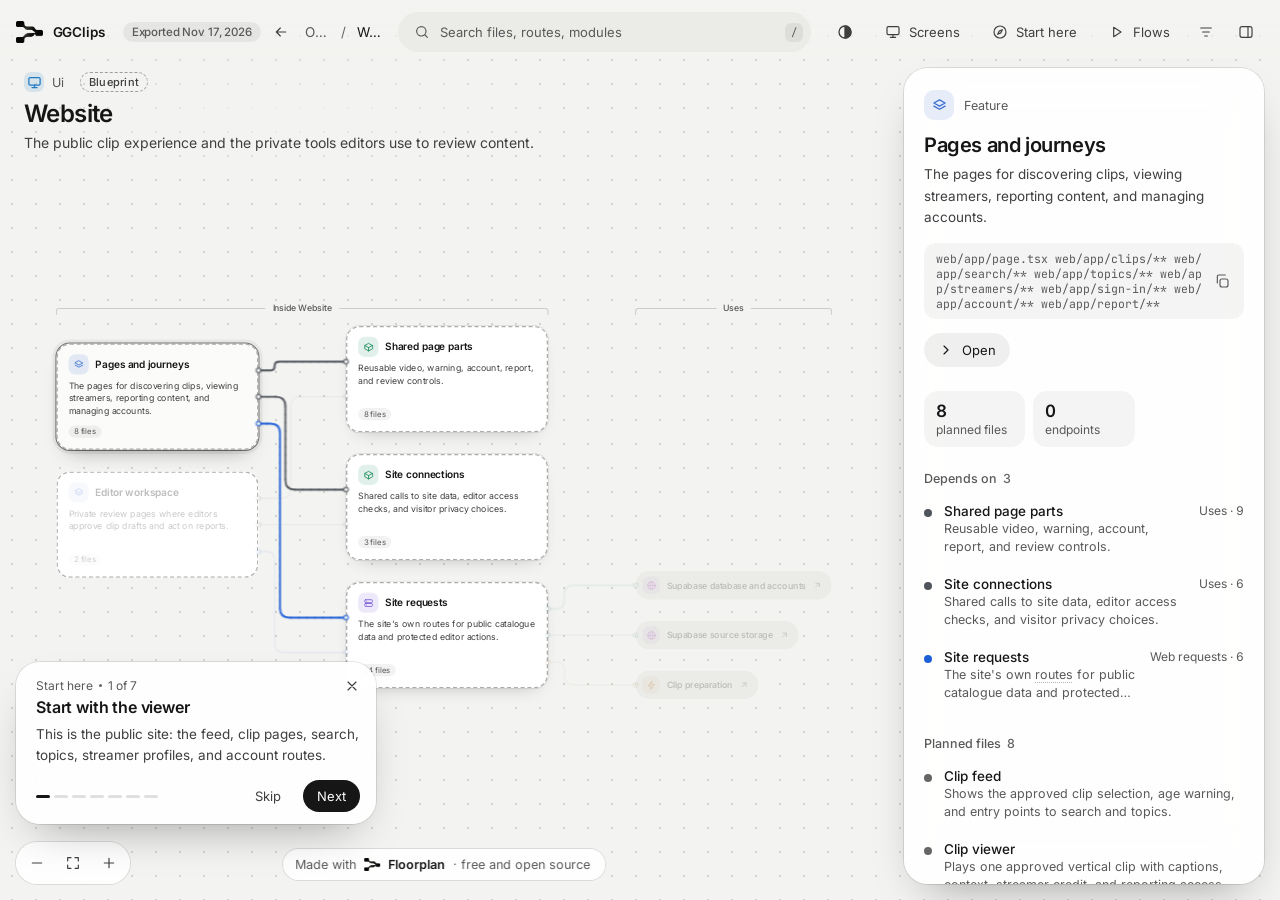
==== floorplan/ggclips-map.html @ c8c9be70 "adding a visu of our plan's project using the plugins floorplan" ====
<!doctype html>
<html lang="en">
<head>
<meta charset="utf-8">
<meta http-equiv="Content-Security-Policy" data-floorplan-policy="export" content="default-src 'none'; script-src 'sha256-VQAazbg2lXWKoW8xPt8O8zSVocQeZX/Szpp8Lmtp+ag=' 'sha256-K6Vd100NMsb0fHWeDWD2QvGghMAmPBb/60hT7/fxwE8=' 'sha256-sHRavX8jzZFpChWH43ftvhn9cjPHgzACkJNnIFRiFtQ=' 'sha256-IfS/IIqZEa0lfLH9jIyb/tpL7k+kYeRKoWbYQytT/mM=' 'sha256-jVNwBDsiZrQdz57AAeyJO79Ou//NQkCSUuJBawoaijA=' 'sha256-YMXveKtIy2D+0qPXEtyLSMAXJFBCv3E50kKER5D3fzw=' 'sha256-j3EtVhQmcTed02eo19GDldDDgKiyiN24xvSYn4vvHDI=' 'sha256-KtpJJWOPefQOsHdZNIJJY38uXqHhN2WggcpVSMCYdT4=' 'sha256-eUqwbdADogzBVDZcndzuM2n/OoMmGCIV9I3+aL0mbVM=' 'sha256-VRa3c4PXqz+0GMkWCn8MVhg1YUwh7ddL3HciHR0/BeI=' 'sha256-KHfhaLRiVdj2/knumGC+OhaBKeeXJY1gTEabn7y7EjQ=' 'sha256-elEo7SD+taxsqvkU2GPkEm8RT2P19nZ0W1Ht9IyVwYU=' 'sha256-FZGRqiO2KKsFLjxXJBm1rfW+clEyxZGMZbKIIkT0tj4=' 'sha256-icVrmlrVxqo9CCYBt3mda7xNovlWazI5U8DlnpQmV0Q=' 'sha256-zHXpc0ZmuYOfNFup2auSZYzHwHLlDGk1yHhDbc2gOQU=' 'sha256-4SPJ5zzPpncLiXTH65LGES47uBpjYWdA+iSJoiu9AWw='; style-src 'unsafe-inline'; img-src data:; font-src data:; connect-src 'none'; base-uri 'none'; form-action 'none'">
<meta name="viewport" content="width=device-width, initial-scale=1">
<script>
/* Theme: runs before anything is drawn so the page never flashes the wrong colours. "auto" follows the device. */
(() => {
  const KEY = 'floorplan-theme', root = document.documentElement, mq = matchMedia('(prefers-color-scheme: light)');
  let mem = 'auto';
  const valid = (v) => v === 'auto' || v === 'light' || v === 'dark';
  const get = () => { try { const v = localStorage.getItem(KEY); if (valid(v)) return v; } catch (e) {} return mem; };
  const apply = () => {
    const c = get();
    root.setAttribute('data-theme', c === 'auto' ? (mq.matches ? 'light' : 'dark') : c);
    window.dispatchEvent(new Event('floorplan-theme-change'));
  };
  apply();
  if (mq.addEventListener) mq.addEventListener('change', apply); else if (mq.addListener) mq.addListener(apply);
  addEventListener('storage', (e) => { if (e.key === KEY || e.key === null) apply(); }); // changed in another tab
  window.floorplanTheme = { get, set: (c) => {
    if (!valid(c)) return;
    mem = c; try { localStorage.setItem(KEY, c); } catch (e) {}
    root.classList.add('theme-switching'); apply();
    requestAnimationFrame(() => requestAnimationFrame(() => root.classList.remove('theme-switching')));
  } };
})();
</script>
<title>GGClips map</title>
<link rel="icon" type="image/png" href="[data-uri]">
<style>@font-face{font-family:"Inter";font-style:normal;font-display:swap;font-weight:100 900;unicode-range:U+0000-00FF,U+0131,U+0152-0153,U+02BB-02BC,U+02C6,U+02DA,U+02DC,U+0304,U+0308,U+0329,U+2000-206F,U+20AC,U+2122,U+2191,U+2193,U+2212,U+2215,U+FEFF,U+FFFD;src:url([data-uri]) format("woff2")}
@font-face{font-family:"Inter";font-style:normal;font-display:swap;font-weight:100 900;unicode-range:U+0100-02BA,U+02BD-02C5,U+02C7-02CC,U+02CE-02D7,U+02DD-02FF,U+0304,U+0308,U+0329,U+1D00-1DBF,U+1E00-1E9F,U+1EF2-1EFF,U+2020,U+20A0-20AB,U+20AD-20C0,U+2113,U+2C60-2C7F,U+A720-A7FF;src:url([data-uri]) format("woff2")}
@font-face{font-family:"JetBrains Mono";font-style:normal;font-display:swap;font-weight:100 900;unicode-range:U+0000-00FF,U+0131,U+0152-0153,U+02BB-02BC,U+02C6,U+02DA,U+02DC,U+0304,U+0308,U+0329,U+2000-206F,U+20AC,U+2122,U+2191,U+2193,U+2212,U+2215,U+FEFF,U+FFFD;src:url([data-uri]) format("woff2")}
@font-face{font-family:"JetBrains Mono";font-style:normal;font-display:swap;font-weight:100 900;unicode-range:U+0100-02BA,U+02BD-02C5,U+02C7-02CC,U+02CE-02D7,U+02DD-02FF,U+0304,U+0308,U+0329,U+1D00-1DBF,U+1E00-1E9F,U+1EF2-1EFF,U+2020,U+20A0-20AB,U+20AD-20C0,U+2113,U+2C60-2C7F,U+A720-A7FF;src:url([data-uri]) format("woff2")}</style>
<style>
:root {
  --sans: "Inter", ui-sans-serif, system-ui, -apple-system, "Segoe UI", sans-serif;
  --mono: "JetBrains Mono", ui-monospace, "Cascadia Code", "SF Mono", Consolas, monospace;
  --bg: #0f0f0f; --bg-rgb: 15, 15, 15; --grid: #1f1f1f;
  --ink: 255, 255, 255; /* the colour the page tints with: white on dark, black on light */
  --surface: #191919; --surface-hover: #1e1e1e; --raise: #232323; --raise-2: #2b2b2b;
  --elev: rgba(26, 26, 26, .86); --hair: rgba(var(--ink), .06); --hair-2: rgba(var(--ink), .1);
  --text: #ececec; --text-2: #b4b4b4; --text-3: #8b8b8b; --text-4: #5c5c5c;
  --recent: #4ade80; --on-recent-text: #0b1f12;
  --on: #ececec; --on-hover: #fff; --on-text: #0f0f0f; /* solid buttons, badges and dots */
  --on-sev-text: #0f0f0f; /* text on a red or amber chip */
  --ok: #6fd7a8; --sev-high: #f28b8b; --sev-medium: #f0c36b; --sev-low: #8b8b8b;
  --warn-bg: rgba(240, 195, 107, .08); --warn-text: #f3d79b; --warn-sheet: rgba(46, 38, 18, .9);
  --ok-bg: rgba(111, 215, 168, .08); --ok-text: #a9e5c9; --err-text: #f6a5a5;
  --dir-bg: rgba(25, 25, 25, .7); --menu-solid: rgba(26, 26, 26, .94); --well: rgba(0, 0, 0, .3);
  --palette-bg: rgba(30, 30, 30, .96); --modal-bg: rgba(30, 30, 30, .97);
  --scrim: rgba(0, 0, 0, .45); --scrim-2: rgba(0, 0, 0, .5);
  --shadow-lift: 0 18px 40px -20px rgba(0, 0, 0, 1);
  --shadow-deep: 0 24px 64px -24px rgba(0, 0, 0, .9);
  --ring: rgba(var(--ink), .88); --focus: rgba(var(--ink), .16);
  --r-card: 20px; --r-panel: 24px; --r-ctl: 12px;
  --ease: cubic-bezier(.16, 1, .3, 1); --ease-io: cubic-bezier(.65, 0, .35, 1);
  --shadow-card: 0 1px 0 rgba(var(--ink), .035) inset, 0 12px 32px -20px rgba(0, 0, 0, .95);
  --shadow-float: 0 0 0 1px rgba(var(--ink), .05), 0 24px 64px -24px rgba(0, 0, 0, .9);
  --k-import: #6e6e6e; --k-http: #7aa7ff; --k-call: #b49cff; --k-rpc: #8f9bff; --k-event: #f19ac7; --k-queue: #f0c36b; --k-data: #63d2b8; --k-config: #6b7280; --k-contains: #4a4a4a;
  --n-ui: #7cc4ff; --n-service: #b49cff; --n-worker: #f0c36b; --n-library: #6fd7a8; --n-feature: #8fb4ff; --n-data: #63d2b8; --n-config: #a3a3a3;
  --n-test: #f19ac7; --n-script: #f5a66b; --n-infra: #f28b8b; --n-external: #e3a6f0; --n-misc: #8b8b8b; --n-dir: #a3a3a3; --n-file: #a3a3a3;
  --n-module: #a3a3a3; --n-symbol: #c7b8ff; --n-route: #7aa7ff; --n-connector: #8b8b8b;
  --m-GET: #6fd7a8; --m-POST: #7aa7ff; --m-PUT: #f0c36b; --m-PATCH: #c7a3ff; --m-DELETE: #f28b8b; --m-CALL: #6fcfd9; --m-ANY: #a3a3a3;
  --panel-w: 360px; --pw: calc(var(--panel-w) + 32px); --gutter: 28px;
  color-scheme: dark;
}
/* ---------- light theme: same variables, new values. Chosen by the Theme button (see ui/05-theme.js) ---------- */
:root[data-theme="light"] {
  color-scheme: light;
  --bg: #f3f3f1; --bg-rgb: 243, 243, 241; --grid: #d2d2ce; --ink: 0, 0, 0;
  --surface: #ffffff; --surface-hover: #fbfbfa; --raise: #ebebe8; --raise-2: #e0e0dc;
  --elev: rgba(255, 255, 255, .92); --hair: rgba(0, 0, 0, .09); --hair-2: rgba(0, 0, 0, .15);
  --text: #161616; --text-2: #3f3f3f; --text-3: #595959; --text-4: #666666;
  --recent: #157a3a; --on-recent-text: #fff;
  --on: #161616; --on-hover: #000; --on-text: #fff; --on-sev-text: #fff;
  --ok: #1a8a5b; --sev-high: #c94a4a; --sev-medium: #946000; --sev-low: #666666;
  --warn-bg: rgba(217, 160, 40, .16); --warn-text: #6b4500; --warn-sheet: rgba(255, 244, 214, .97);
  --ok-bg: rgba(26, 138, 91, .12); --ok-text: #14603f; --err-text: #b42323;
  --dir-bg: rgba(255, 255, 255, .7); --menu-solid: rgba(255, 255, 255, .96); --well: rgba(0, 0, 0, .06);
  --palette-bg: rgba(255, 255, 255, .98); --modal-bg: rgba(255, 255, 255, .98);
  --scrim: rgba(20, 20, 20, .32); --scrim-2: rgba(20, 20, 20, .38);
  --ring: rgba(0, 0, 0, .85); --focus: rgba(0, 0, 0, .14);
  --shadow-card: 0 0 0 1px rgba(0, 0, 0, .1), 0 1px 2px rgba(0, 0, 0, .06), 0 12px 28px -18px rgba(0, 0, 0, .3);
  --shadow-float: 0 0 0 1px rgba(0, 0, 0, .1), 0 20px 48px -22px rgba(0, 0, 0, .4);
  --shadow-lift: 0 16px 32px -18px rgba(0, 0, 0, .4);
  --shadow-deep: 0 20px 48px -22px rgba(0, 0, 0, .4);
  --k-import: #50555c; --k-http: #1f5fd6; --k-call: #6a45d6; --k-rpc: #4450cf; --k-event: #c43a85; --k-queue: #a8710c; --k-data: #0b7f6b; --k-config: #4f5661; --k-contains: #8d8d8d;
  --n-ui: #1f7ac4; --n-service: #7a5ad8; --n-worker: #a8710c; --n-library: #1a8a5b; --n-feature: #3b6fd1; --n-data: #0f8a76; --n-config: #666666;
  --n-test: #c43c86; --n-script: #c06a1d; --n-infra: #c94a4a; --n-external: #a24dbb; --n-misc: #666666; --n-dir: #666666; --n-file: #666666;
  --n-module: #666666; --n-symbol: #6a55c4; --n-route: #2f6fe0; --n-connector: #666666;
  --m-GET: #1a8a5b; --m-POST: #2f6fe0; --m-PUT: #a8710c; --m-PATCH: #7a4fd0; --m-DELETE: #c94a4a; --m-CALL: #0d7f8c; --m-ANY: #666666;
}
:root[data-theme="light"] .mark { filter: invert(1); } /* the logo image is white, so it is inverted to black */
:root[data-theme="light"] #search::placeholder { color: var(--text-3); } /* the browser's default grey is too faint on white */
html.theme-switching *, html.theme-switching *::before, html.theme-switching *::after { transition: none !important; } /* a change of theme is instant, never animated */
body.no-panel { --pw: 0px; }
* { box-sizing: border-box; }
html, body { margin: 0; height: 100%; background: var(--bg); color: var(--text); font-family: var(--sans); font-size: 13.5px; overflow: hidden; -webkit-font-smoothing: antialiased; }
button, input { font: inherit; color: inherit; }
button { -webkit-tap-highlight-color: transparent; }
::selection { background: rgba(var(--ink), .2); }
svg.i { width: 16px; height: 16px; fill: none; stroke: currentColor; stroke-width: 1.75; stroke-linecap: round; stroke-linejoin: round; flex: none; }
.glass { background: var(--elev); backdrop-filter: blur(20px) saturate(1.2); -webkit-backdrop-filter: blur(20px) saturate(1.2); box-shadow: var(--shadow-float); }
.kbd { font-family: var(--mono); font-size: 10.5px; color: var(--text-3); background: rgba(var(--ink), .06); border-radius: 6px; padding: 1px 6px; line-height: 17px; }

/* ---------- top bar: brand + path left, search centered, actions right ---------- */
header { position: fixed; inset: 0 0 auto 0; height: 64px; display: grid; grid-template-columns: 1fr auto 1fr; align-items: center; gap: 12px; padding: 0 16px; z-index: 10; pointer-events: none;
  background: linear-gradient(to bottom, rgba(var(--bg-rgb), .96) 35%, rgba(var(--bg-rgb), 0)); }
header > * { pointer-events: auto; }
.hl { display: flex; align-items: center; gap: 4px; min-width: 0; }
.hc { display: flex; justify-content: center; }
.hr { display: flex; align-items: center; justify-content: flex-end; gap: 4px; }
.brand { display: flex; align-items: center; gap: 10px; font-weight: 600; letter-spacing: -.01em; white-space: nowrap; padding-right: 6px; }
.mark { height: 22px; width: auto; display: block; flex: none; }
#crumbs { display: flex; align-items: center; min-width: 0; overflow: hidden; }
#crumbs .sep { color: var(--text-4); padding: 0 1px; }
#crumbs button { background: none; border: 0; padding: 6px 10px; border-radius: 999px; cursor: pointer; color: var(--text-3); white-space: nowrap; max-width: 220px; overflow: hidden; text-overflow: ellipsis; transition: background .2s var(--ease), color .2s var(--ease); }
#crumbs button:hover { background: rgba(var(--ink), .06); color: var(--text); }
#crumbs button.cur { color: var(--text); }
.btn { height: 36px; display: inline-flex; align-items: center; gap: 8px; padding: 0 14px; border-radius: 999px; border: 0; background: transparent; color: var(--text-2); cursor: pointer; white-space: nowrap; text-decoration: none; font-size: 13px;
  transition: background .2s var(--ease), color .2s var(--ease), transform .2s var(--ease); }
.btn:hover { background: rgba(var(--ink), .07); color: var(--text); }
.btn:active { transform: scale(.97); }
.btn.icon { width: 36px; padding: 0; justify-content: center; }
.btn.soft { background: rgba(var(--ink), .06); color: var(--text); }
.btn.soft:hover { background: rgba(var(--ink), .1); }
.btn.primary { background: var(--on); color: var(--on-text); }
.btn.primary:hover { background: var(--on-hover); }
.btn:disabled { opacity: .35; cursor: default; }
.btn .badge { min-width: 16px; height: 16px; border-radius: 999px; background: var(--on); color: var(--on-text); font-size: 10px; font-weight: 600; display: grid; place-items: center; padding: 0 4px; }
#btn-up[hidden] { display: none; }
#search-btn { width: min(460px, 36vw); height: 40px; justify-content: flex-start; gap: 10px; padding: 0 8px 0 16px; background: var(--raise); color: var(--text-3); }
/* the Theme button adds 48px (44px and a gap) to the right side, so the search box gives up the same, and the project name and buttons fit as before. Under 701px the bar is the phone layout's job and is left as it was. */
@media (min-width: 701px) { #search-btn { width: min(460px, max(calc(36vw - 48px), 250px)); } }
#search-btn:hover { background: var(--raise-2); color: var(--text-2); }
#search-btn .kbd { margin-left: auto; }
.rel { position: relative; }

/* ---------- canvas ---------- */
#stage { position: fixed; inset: 0; overflow: hidden; background-color: var(--bg); background-image: radial-gradient(var(--grid) 1px, transparent 1px); background-size: 24px 24px; }
#svg { width: 100%; height: 100%; display: block; cursor: grab; user-select: none; }
#svg.panning { cursor: grabbing; }
#svg { touch-action: none; } /* a finger drags the map instead of the browser taking the touch; only affects touch */
@media (pointer: coarse) { html, body { overscroll-behavior: none; } } /* no bounce of the page under the map */
#viewport { transform-origin: 0 0; }
#viewport.anim { transition: transform .5s var(--ease), opacity .35s var(--ease); }
#context { position: absolute; left: 24px; top: calc(var(--hh, 64px) + 8px); max-width: min(520px, calc(100% - var(--pw) - 64px)); pointer-events: none; transition: opacity .3s var(--ease); }
/* the flow bar takes the heading's place while a flow plays */
body.in-flow #context { opacity: 0; }
#context .k { display: inline-flex; align-items: center; gap: 8px; font-size: 12.5px; color: var(--text-3); }
#context .k .ico { width: 20px; height: 20px; border-radius: 7px; }
#context::before { content: ""; position: absolute; inset: -28px -60px -28px -40px; background: radial-gradient(closest-side, rgba(var(--bg-rgb), .9), rgba(var(--bg-rgb), 0)); z-index: -1; }
#context h1 { margin: 6px 0 4px; font-size: 24px; font-weight: 600; letter-spacing: -.025em; }
#context p { margin: 0; color: var(--text-2); line-height: 1.55; font-size: 14px; }
.ctx-more { display: none; } /* the More / Less toggle under the description is for phones and short windows */
/* a short window (a laptop with the map in a frame, say): a long description folds to three lines so the boxes keep their room */
@media (min-width: 701px) and (max-height: 760px) {
  #context.folded .cd { display: -webkit-box; -webkit-box-orient: vertical; -webkit-line-clamp: 3; overflow: hidden; }
  #context.folded .cx { display: none; }
  #context .ctx-more:not([hidden]) { display: inline-flex; align-items: center; min-height: 32px; margin: 0 0 -6px -10px; padding: 0 10px; border: 0; border-radius: 999px; background: none; color: var(--text); font: inherit; font-size: 13px; font-weight: 500; cursor: pointer; pointer-events: auto; }
  #context .ctx-more:focus-visible { outline: 2px solid var(--ring); outline-offset: -2px; }
}
#ask-live { position: absolute; width: 1px; height: 1px; overflow: hidden; clip-path: inset(50%); white-space: nowrap; }

/* ---------- cards ---------- */
.node foreignObject { pointer-events: none; overflow: visible; }
.node .card { pointer-events: auto; cursor: pointer; }
.fo-pad { width: 100%; height: 100%; padding: var(--gutter); }
.card { width: 100%; height: 100%; border-radius: var(--r-card); background: var(--surface); padding: 16px 18px; display: flex; flex-direction: column; gap: 7px; overflow: hidden; position: relative;
  box-shadow: var(--shadow-card); transition: background .25s var(--ease), box-shadow .25s var(--ease), transform .3s var(--ease);
  animation: cardIn .55s var(--ease) both; animation-delay: var(--d, 0ms); }
@keyframes cardIn { from { opacity: 0; transform: translateY(8px) scale(.985); } }
.card > * { flex-shrink: 0; }
.node:hover .card { background: var(--surface-hover); transform: translateY(-2px); box-shadow: 0 1px 0 rgba(var(--ink), .05) inset, var(--shadow-lift); }
/* selected: a soft ring that follows the card's radius, plus a faint halo */
.node.sel .card { background: var(--surface-hover); box-shadow: 0 0 0 1.5px rgba(var(--ink), .5), 0 0 0 6px rgba(var(--ink), .05), var(--shadow-lift); }
.node.sel .card.external { box-shadow: inset 0 0 0 1.5px rgba(var(--ink), .1), 0 0 0 1.5px rgba(var(--ink), .5), 0 0 0 6px rgba(var(--ink), .05); }
.node.flash .card { animation: flash 1.2s var(--ease) 2; }
@keyframes flash { 50% { box-shadow: 0 0 0 1.5px rgba(var(--ink), .6), 0 0 0 10px rgba(var(--ink), .08); } }
.head { display: flex; align-items: center; gap: 10px; min-width: 0; }
.ico { width: 30px; height: 30px; border-radius: 10px; display: grid; place-items: center; flex: none; color: var(--c); background: color-mix(in srgb, var(--c) 13%, transparent); }
.ico svg { width: 15px; height: 15px; fill: none; stroke: currentColor; stroke-width: 2; stroke-linecap: round; stroke-linejoin: round; }
.title { font-size: 15px; font-weight: 600; letter-spacing: -.015em; line-height: 1.3; overflow: hidden; min-width: 0; flex: 1; display: -webkit-box; -webkit-box-orient: vertical; -webkit-line-clamp: 2; overflow-wrap: anywhere; }
.card > .title { flex: none; } /* an endpoint's name, on its own row under the method and path */
/* footer: size on the left, recent-work pill on the right, pinned to the bottom of the card */
.foot { margin-top: auto; display: flex; align-items: center; justify-content: space-between; gap: 8px; min-height: 23px; }
.foot .meta { align-self: center; }
svg.lod-low .foot .meta { visibility: hidden; }
.title.mono { font-family: var(--mono); font-size: 13px; font-weight: 500; }
.meta { font-size: 11.5px; color: var(--text-3); white-space: nowrap; font-variant-numeric: tabular-nums; background: rgba(var(--ink), .05); border-radius: 999px; padding: 2px 8px; }
.desc { color: var(--text-2); font-size: 13px; line-height: 19px; display: -webkit-box; -webkit-box-orient: vertical; -webkit-line-clamp: var(--lines, 2); overflow: hidden; max-height: calc(var(--lines, 2) * 19px); }
.desc[style*="--lines:1"] { -webkit-line-clamp: 1; } .desc[style*="--lines:2"] { -webkit-line-clamp: 2; } .desc[style*="--lines:3"] { -webkit-line-clamp: 3; }
.desc.empty { color: var(--text-4); }
.method { font-family: var(--mono); font-size: 10.5px; font-weight: 600; padding: 3px 8px; border-radius: 8px; color: var(--m); background: color-mix(in srgb, var(--m) 14%, transparent); letter-spacing: .02em; flex: none; }
.rpath { font-family: var(--mono); font-size: 12px; color: var(--text-2); white-space: nowrap; overflow: hidden; text-overflow: ellipsis; min-width: 0; }
.card.external { background: transparent; box-shadow: inset 0 0 0 1.5px rgba(var(--ink), .1); }
.node:hover .card.external { background: rgba(var(--ink), .03); }
.card.dir { background: var(--dir-bg); box-shadow: inset 0 0 0 1px rgba(var(--ink), .05); }
.card.module { background: var(--raise); }
/* recent work: cards Claude just changed (green ring + tag), and the parts that contain them (soft ring + count) */
.card.recent { box-shadow: inset 0 0 0 1.5px color-mix(in srgb, var(--recent) 62%, transparent), var(--shadow-card); }
.node:hover .card.recent { box-shadow: inset 0 0 0 1.5px color-mix(in srgb, var(--recent) 85%, transparent), var(--shadow-lift); }
.card.recent-in { box-shadow: inset 0 0 0 1px color-mix(in srgb, var(--recent) 30%, transparent), var(--shadow-card); }
.rw { flex: none; display: inline-flex; align-items: center; gap: 5px; font-size: 11px; font-weight: 600; line-height: 1; color: var(--recent); background: color-mix(in srgb, var(--recent) 13%, transparent); border-radius: 999px; padding: 4px 8px 4px 7px; white-space: nowrap; }
.rw::before { content: ""; width: 6px; height: 6px; border-radius: 50%; background: currentColor; }
.rw.soft { font-weight: 500; }
body.no-recent .rw { display: none; }
body.no-recent .card.recent, body.no-recent .card.recent-in { box-shadow: var(--shadow-card); }
svg.lod-low .rw { font-size: 18px; padding: 6px 12px; }
.card.has-note .title::after { content: ""; display: inline-block; width: 6px; height: 6px; border-radius: 50%; background: var(--sev-medium); margin-left: 8px; vertical-align: middle; }
.card.connector { flex-direction: row; align-items: center; gap: 10px; padding: 0 14px 0 10px; border-radius: var(--r-card); background: var(--raise); }
.card.connector .ico { width: 26px; height: 26px; border-radius: 9px; }
.card.connector .lbl { white-space: nowrap; overflow: hidden; text-overflow: ellipsis; color: var(--text-2); font-weight: 500; font-size: 13px; flex: 1; }
.card.connector .dir-ico { color: var(--text-4); display: grid; }
.card.connector .dir-ico svg { width: 14px; height: 14px; fill: none; stroke: currentColor; stroke-width: 2; stroke-linecap: round; stroke-linejoin: round; }
.anote { margin-top: 4px; display: flex; gap: 9px; align-items: flex-start; padding: 9px 11px; border-radius: 14px; background: rgba(var(--ink), .05); font-size: 12.5px; line-height: 1.45; color: var(--text); }
.anote b { flex: none; width: 19px; height: 19px; border-radius: 999px; background: var(--on); color: var(--on-text); display: grid; place-items: center; font-size: 10.5px; font-weight: 700; }
.anote span { display: -webkit-box; -webkit-line-clamp: 2; -webkit-box-orient: vertical; overflow: hidden; }
svg.lod-mid .desc { -webkit-line-clamp: 1 !important; max-height: 19px; }
svg.lod-low .meta, svg.lod-low .anote { visibility: hidden; }
/* far out, the big title and the footer pill are what's readable: drop the description so they fit */
svg.lod-low .desc { display: none; }
svg.lod-low .title { font-size: 22px; white-space: normal; }
svg.dim .node:not(.hl) .card { box-shadow: none; }
svg.dim .node:not(.hl) .card > * { opacity: .28; transition: opacity .3s var(--ease); }

/* ---------- edges ---------- */
.edges { animation: fadeIn .7s var(--ease) .12s both; }
/* column brackets over a view: what uses this part · what's inside it · what it uses */
.cols { animation: fadeIn .7s var(--ease) .2s both; pointer-events: none; }
.cols path { fill: none; stroke: rgba(var(--ink), .16); stroke-width: 1.5; stroke-linecap: round; stroke-linejoin: round; }
.cols text { fill: var(--text-3); font: 500 13px Inter, system-ui, sans-serif; letter-spacing: -.005em; dominant-baseline: central; text-anchor: middle; }
@keyframes fadeIn { from { opacity: 0; } }
.edge { color: var(--k-import); }
.edge .trace { fill: none; stroke: currentColor; stroke-opacity: .5; stroke-linecap: round; stroke-linejoin: round; transition: stroke-opacity .25s var(--ease), stroke-width .25s var(--ease); }
.edge .flow { fill: none; stroke: currentColor; stroke-width: 2; stroke-dasharray: 2 10; stroke-linecap: round; opacity: 0; transition: opacity .25s var(--ease); }
.edge .hit { fill: none; stroke: transparent; stroke-width: 16; cursor: pointer; }
.edge .port { fill: var(--bg); stroke: currentColor; stroke-width: 1.5; transition: opacity .25s var(--ease); }
.edge.k-config .trace { stroke-dasharray: 5 5; }
.edge.k-contains .trace { stroke-dasharray: 2 6; stroke-opacity: .9; }
.edge:hover .trace, .edge.hl .trace { stroke-opacity: 1; }
.edge:hover .flow, .edge.hl .flow { opacity: .95; animation: flow 1.1s linear infinite; }
@keyframes flow { to { stroke-dashoffset: -24; } }
svg.dim .edge:not(.hl) { opacity: .1; }
.edge { transition: opacity .3s var(--ease); }
.pulse { fill: var(--on-hover); filter: drop-shadow(0 0 6px rgba(var(--ink), .8)); }
.flowlink { fill: none; stroke: var(--on); stroke-opacity: .7; stroke-width: 2; stroke-dasharray: 5 7; animation: flow 1.1s linear infinite; }

/* ---------- floating chrome ---------- */
#zoom { position: absolute; left: 16px; bottom: 16px; display: flex; padding: 4px; gap: 2px; border-radius: 999px; }
#zoom button { width: 34px; height: 34px; border: 0; background: none; color: var(--text-2); border-radius: 999px; cursor: pointer; display: grid; place-items: center; transition: background .2s var(--ease), color .2s var(--ease); }
#zoom button:hover { background: rgba(var(--ink), .08); color: var(--text); }
.menu { position: absolute; z-index: 30; min-width: 230px; padding: 6px; border-radius: 18px; display: none; transform-origin: top right; }
.menu.open { display: block; animation: menuIn .22s var(--ease); }
@keyframes menuIn { from { opacity: 0; transform: translateY(-4px) scale(.97); } }
#flowmenu, #legend { top: 44px; right: 0; width: 320px; }
#flowmenu .r { padding: 10px 12px; border-radius: 12px; cursor: pointer; transition: background .15s var(--ease); }
#flowmenu .r:hover { background: rgba(var(--ink), .07); }
#flowmenu .r b { font-weight: 500; display: block; }
#flowmenu .r span { color: var(--text-3); font-size: 12.5px; }
#flowmenu .r.custom { display: flex; gap: 8px; align-items: flex-start; }
#flowmenu .r.custom .rt { flex: 1; min-width: 0; }
#flowmenu .r .del { border: 0; background: none; color: var(--text-4); border-radius: 999px; width: 26px; height: 26px; display: grid; place-items: center; cursor: pointer; opacity: 0; transition: opacity .15s var(--ease), background .15s var(--ease); flex: none; }
#flowmenu .r:hover .del { opacity: 1; }
#flowmenu .r .del:hover { background: rgba(var(--ink), .1); color: var(--text); }
#flowmenu .yours { font-size: 11px; color: var(--text-3); background: rgba(var(--ink), .06); border-radius: 999px; padding: 1px 7px; margin-left: 6px; font-weight: 400; }
#flowmenu .new { display: flex; align-items: center; gap: 10px; color: var(--text); }
#flowmenu .new svg { color: var(--text-3); }
.ff { padding: 8px 6px 6px; }
.ff label { display: block; font-size: 12.5px; color: var(--text-3); padding: 2px 6px 8px; }
.ff textarea { width: 100%; min-height: 84px; resize: none; background: rgba(var(--ink), .05); border: 0; border-radius: 14px; padding: 11px 13px; color: var(--text); outline: none; font: inherit; line-height: 1.5; transition: background .2s var(--ease), box-shadow .2s var(--ease); }
.ff textarea:focus { background: rgba(var(--ink), .07); box-shadow: 0 0 0 1px rgba(var(--ink), .14); }
.ff .ffa { display: flex; justify-content: flex-end; gap: 6px; margin-top: 10px; }
.ff .ffa .btn { height: 34px; }
.ff .note { font-size: 12px; color: var(--text-4); padding: 8px 6px 0; }
#legend { width: 250px; }
#legend .lh { padding: 8px 12px 6px; font-size: 12px; color: var(--text-3); }
#legend label { display: flex; align-items: center; gap: 10px; padding: 9px 12px; border-radius: 12px; cursor: pointer; color: var(--text); user-select: none; transition: background .15s var(--ease); }
#legend label:hover { background: rgba(var(--ink), .07); }
#legend label.off { color: var(--text-4); }
#legend label.off .sw { opacity: .25; }
#legend input { display: none; }
#legend .sw { width: 16px; height: 3px; border-radius: 2px; }
#legend .n { margin-left: auto; color: var(--text-3); font-variant-numeric: tabular-nums; font-size: 12px; }
#legend .tog { width: 28px; height: 16px; border-radius: 999px; background: rgba(var(--ink), .12); position: relative; transition: background .2s var(--ease); flex: none; }
#legend .tog::after { content: ""; position: absolute; left: 2px; top: 2px; width: 12px; height: 12px; border-radius: 50%; background: var(--text-3); transition: transform .25s var(--ease), background .2s var(--ease); }
#legend label:not(.off) .tog { background: rgba(var(--ink), .28); }
#legend label:not(.off) .tog::after { transform: translateX(12px); background: var(--on-hover); }
#ctxmenu { position: fixed; display: block; transform-origin: top left; }
#ctxmenu[hidden] { display: none; }
#ctxmenu:not([hidden]) { animation: menuIn .18s var(--ease); }
.mi { width: 100%; display: flex; align-items: center; gap: 10px; padding: 9px 12px; border: 0; border-radius: 12px; background: none; cursor: pointer; color: var(--text); text-align: left; font-size: 13px; transition: background .15s var(--ease); }
.mi:hover { background: rgba(var(--ink), .08); }
.mi svg { color: var(--text-3); }
.mi .hint { margin-left: auto; color: var(--text-4); font-size: 12px; }
.mi-sep { height: 1px; background: var(--hair); margin: 5px 8px; }
.mi-title { padding: 8px 12px 6px; font-size: 12px; color: var(--text-3); white-space: nowrap; overflow: hidden; text-overflow: ellipsis; max-width: 280px; }
#flowbar { position: absolute; left: calc((100% - var(--pw)) / 2); top: calc(var(--hh, 64px) + 12px); transform: translateX(-50%); width: min(680px, calc(100% - var(--pw) - 48px)); padding: 14px 14px 14px 20px; display: flex; gap: 12px; align-items: center; z-index: 3; border-radius: var(--r-panel); animation: sheetIn .4s var(--ease); transition: left .45s var(--ease); }
#flowbar[hidden] { display: none; }
#flowbar .fk { font-size: 12px; color: var(--text-3); margin-bottom: 2px; }
#flowbar .ft { flex: 1; min-width: 0; line-height: 1.5; }
#flowbar .ft b { font-weight: 600; }
#flowbar .ft span { color: var(--text-2); }
#flowbar .dots { display: flex; gap: 4px; margin-top: 8px; }
#flowbar .dots i { width: 18px; height: 3px; border-radius: 2px; background: rgba(var(--ink), .12); transition: background .3s var(--ease); }
#flowbar .dots i.on { background: var(--on); }
#tooltip { position: absolute; pointer-events: none; padding: 11px 13px; max-width: 320px; z-index: 6; font-size: 12.5px; line-height: 1.5; border-radius: 16px; animation: tipIn .2s var(--ease); }
@keyframes tipIn { from { opacity: 0; transform: translateY(3px); } }
#tooltip[hidden] { display: none; }
#tooltip .tt { font-weight: 600; }
#tooltip .td { color: var(--text-2); }
#tooltip .tp { color: var(--text-3); font-family: var(--mono); font-size: 11.5px; margin-top: 4px; word-break: break-all; white-space: pre-line; }
#tooltip .th { display: flex; gap: 10px; margin-top: 8px; color: var(--text-3); font-size: 11.5px; }
#tooltip .trw { margin-top: 9px; padding: 8px 10px; border-radius: 11px; background: color-mix(in srgb, var(--recent) 9%, transparent); }
#tooltip .trh { display: flex; align-items: center; gap: 6px; color: var(--recent); font-size: 11.5px; font-weight: 600; }
#tooltip .trh::before { content: ""; width: 6px; height: 6px; border-radius: 50%; background: currentColor; flex: none; }
#tooltip .trn { color: var(--text); margin-top: 3px; }
#tooltip .th span { display: inline-flex; gap: 5px; align-items: center; }
#loading { position: absolute; left: calc((100% - var(--pw)) / 2); top: 50%; transform: translate(-50%, -50%); padding: 10px 16px; border-radius: 999px; font-size: 12.5px; color: var(--text-2); opacity: 0; transition: opacity .3s var(--ease); pointer-events: none; }
#loading.on { opacity: 1; }
#empty { position: absolute; inset: 0; display: grid; place-items: center; color: var(--text-3); pointer-events: none; }

/* ---------- inspector (floating) ---------- */
#panel { position: fixed; top: calc(var(--hh, 64px) + 4px); right: 16px; bottom: 16px; width: var(--panel-w); border-radius: var(--r-panel); overflow: auto; z-index: 5;
  background: var(--elev); backdrop-filter: blur(24px) saturate(1.2); -webkit-backdrop-filter: blur(24px) saturate(1.2); box-shadow: var(--shadow-float);
  transition: transform .45s var(--ease), opacity .3s var(--ease); }
body.no-panel #panel { transform: translateX(24px) scale(.98); opacity: 0; pointer-events: none; }
#panel-resize { position: fixed; top: calc(var(--hh, 64px) + 20px); bottom: 32px; right: calc(var(--panel-w) + 16px - 6px); width: 12px; cursor: ew-resize; z-index: 6; display: grid; place-items: center; transition: opacity .3s var(--ease); }
#panel-resize::after { content: ""; width: 4px; height: 40px; border-radius: 999px; background: rgba(var(--ink), .14); opacity: 0; transition: opacity .2s var(--ease), height .25s var(--ease), background .2s var(--ease); }
#panel-resize:hover::after, body.resizing #panel-resize::after { opacity: 1; height: 64px; }
body.resizing #panel-resize::after { background: rgba(var(--ink), .4); }
body.resizing, body.resizing * { cursor: ew-resize !important; user-select: none; }
body.resizing #panel, body.resizing #ask, body.resizing #flowbar { transition: none; }
body.exported #ask { display: none; }
#madewith { position: absolute; left: calc((100% - var(--pw)) / 2); bottom: 20px; transform: translateX(-50%); z-index: 4; display: inline-flex; align-items: center; gap: 8px; padding: 8px 15px 8px 12px; border-radius: 999px; font-size: 12.5px; color: var(--text-3); text-decoration: none; white-space: nowrap; transition: left .45s var(--ease), color .15s var(--ease); }
#madewith .mark { height: 13px; }
#madewith b { color: var(--text); font-weight: 600; }
#madewith:hover { color: var(--text); }
@media (max-width: 700px) { #madewith .x { display: none; } }
.xtag { font-size: 11.5px; font-weight: 500; color: var(--text-3); background: rgba(var(--ink), .06); border-radius: 999px; padding: 3px 9px; margin-left: 8px; white-space: nowrap; cursor: default; }
body.no-panel #panel-resize { opacity: 0; pointer-events: none; }
#panel::-webkit-scrollbar { width: 12px; } #panel::-webkit-scrollbar-thumb { background: rgba(var(--ink), .1); border-radius: 10px; border: 4px solid transparent; background-clip: padding-box; }
#panel > * { animation: panelIn .4s var(--ease) both; }
@keyframes panelIn { from { opacity: 0; transform: translateY(6px); } }
.sec { padding: 18px 20px 6px; }
.sec:first-child { padding-top: 22px; }
.sec:last-child { padding-bottom: 22px; }
.sec h3 { margin: 0 0 8px; font-size: 12.5px; font-weight: 500; color: var(--text-3); display: flex; align-items: center; gap: 6px; }
.sec h3 .c { color: var(--text-4); }
.ph { display: flex; align-items: center; gap: 10px; margin-bottom: 12px; }
.ph .kindlabel { font-size: 12.5px; color: var(--text-3); text-transform: capitalize; }
.pt { margin: 0 0 6px; font-size: 20px; font-weight: 600; letter-spacing: -.02em; line-height: 1.3; word-break: break-word; }
.pd { margin: 0; color: var(--text-2); line-height: 1.6; }
.pd.empty { color: var(--text-4); }
.pp { display: flex; align-items: center; gap: 6px; margin-top: 14px; font-family: var(--mono); font-size: 11.5px; color: var(--text-3); background: rgba(var(--ink), .04); border-radius: 12px; padding: 8px 10px 8px 12px; word-break: break-all; }
.pp button { margin-left: auto; background: none; border: 0; color: var(--text-3); cursor: pointer; padding: 4px; display: grid; border-radius: 8px; transition: background .2s var(--ease), color .2s var(--ease); }
.pp button:hover { color: var(--text); background: rgba(var(--ink), .08); }
.actions { display: flex; gap: 6px; margin-top: 14px; flex-wrap: wrap; }
.actions .btn { height: 34px; }
.stats { display: grid; grid-template-columns: repeat(3, 1fr); gap: 8px; }
.stats div { background: rgba(var(--ink), .04); border-radius: 14px; padding: 10px 12px; }
.stats b { display: block; font-size: 17px; font-weight: 600; font-variant-numeric: tabular-nums; letter-spacing: -.01em; }
.stats span { font-size: 12px; color: var(--text-3); }
.bar { display: flex; height: 6px; border-radius: 999px; overflow: hidden; margin: 14px 0 10px; gap: 3px; }
.bar span { border-radius: 999px; }
.legend-row { display: flex; flex-wrap: wrap; gap: 4px 14px; font-size: 12px; color: var(--text-2); }
.legend-row span { display: inline-flex; align-items: center; gap: 6px; }
.dot { width: 8px; height: 8px; border-radius: 999px; display: inline-block; flex: none; }
.list { display: flex; flex-direction: column; gap: 2px; margin: 0 -10px; }
.row { display: flex; align-items: flex-start; gap: 12px; padding: 9px 10px; border-radius: 14px; cursor: pointer; text-decoration: none; color: inherit; transition: background .15s var(--ease); }
.row:hover { background: rgba(var(--ink), .06); }
.row .dot { margin-top: 6px; }
.row .rt { flex: 1; min-width: 0; }
.row .rn { font-weight: 500; white-space: nowrap; overflow: hidden; text-overflow: ellipsis; }
.row .rd { color: var(--text-3); font-size: 12.5px; line-height: 1.45; display: -webkit-box; -webkit-line-clamp: 2; -webkit-box-orient: vertical; overflow: hidden; margin-top: 1px; }
.row .rp { font-family: var(--mono); font-size: 11.5px; color: var(--text-3); white-space: nowrap; overflow: hidden; text-overflow: ellipsis; }
.row .rc { font-size: 12px; color: var(--text-3); white-space: nowrap; font-variant-numeric: tabular-nums; }
.more { color: var(--text-4); font-size: 12.5px; padding: 6px 10px; }
.tags { display: flex; flex-wrap: wrap; gap: 6px; }
.tag { font-family: var(--mono); font-size: 11.5px; color: var(--text-2); background: rgba(var(--ink), .05); border-radius: 999px; padding: 3px 10px; }
.callout { margin-top: 14px; padding: 11px 13px; border-radius: 14px; background: var(--warn-bg); color: var(--warn-text); font-size: 13px; line-height: 1.55; }

/* ---------- command palette ---------- */
#palette { position: fixed; inset: 0; z-index: 40; background: var(--scrim); backdrop-filter: blur(4px); display: none; align-items: flex-start; justify-content: center; padding-top: 14vh; }
#palette.open { display: flex; animation: fadeIn .2s var(--ease); }
#palette .box { width: min(640px, calc(100% - 32px)); overflow: hidden; border-radius: var(--r-panel); animation: menuIn .3s var(--ease); background: var(--palette-bg); }
#palette .in { display: flex; align-items: center; gap: 12px; padding: 0 20px; color: var(--text-3); }
#palette input { flex: 1; height: 58px; background: none; border: 0; outline: none; font-size: 16px; color: var(--text); }
#results { max-height: 52vh; overflow: auto; padding: 0 8px 8px; }
#results .r { display: flex; gap: 12px; align-items: center; padding: 10px 12px; border-radius: 14px; cursor: pointer; }
#results .r.active { background: rgba(var(--ink), .07); }
#results .r .rt { flex: 1; min-width: 0; }
#results .r .rn { font-weight: 500; white-space: nowrap; overflow: hidden; text-overflow: ellipsis; }
#results .r .rd { color: var(--text-3); font-size: 12.5px; white-space: nowrap; overflow: hidden; text-overflow: ellipsis; }
#results .r .rk { font-size: 12px; color: var(--text-4); white-space: nowrap; max-width: 200px; overflow: hidden; text-overflow: ellipsis; }
#results .empty { padding: 22px; color: var(--text-3); text-align: center; }
#palette .hint { display: flex; gap: 16px; padding: 12px 20px; color: var(--text-4); font-size: 12px; background: rgba(var(--ink), .02); }

/* ---------- ask ---------- */
#ask { position: absolute; left: calc((100% - var(--pw)) / 2); bottom: 20px; transform: translateX(-50%); width: min(700px, calc(100% - var(--pw) - 320px)); min-width: 320px; z-index: 4; display: flex; flex-direction: column; gap: 10px; transition: left .45s var(--ease), width .45s var(--ease); }
#ask-form { display: flex; align-items: center; gap: 10px; padding: 8px 8px 8px 18px; border-radius: 28px; transition: box-shadow .25s var(--ease); flex-wrap: wrap; }
#ask-form:focus-within { box-shadow: 0 0 0 1px rgba(var(--ink), .16), var(--shadow-deep); }
#ask-chips { display: contents; }
.chip { display: inline-flex; align-items: center; gap: 7px; height: 30px; padding: 0 6px 0 8px; border-radius: 999px; background: rgba(var(--ink), .08); font-size: 12.5px; max-width: 220px; animation: chipIn .3s var(--ease); }
@keyframes chipIn { from { opacity: 0; transform: scale(.9); } }
.chip .ico { width: 20px; height: 20px; border-radius: 999px; }
.chip .ico svg { width: 11px; height: 11px; }
.chip span { white-space: nowrap; overflow: hidden; text-overflow: ellipsis; }
.chip button { border: 0; background: none; color: var(--text-3); cursor: pointer; width: 20px; height: 20px; border-radius: 999px; display: grid; place-items: center; flex: none; }
.chip button:hover { background: rgba(var(--ink), .1); color: var(--text); }
/* a blueprint's Ask / Change switch */
#ask-mode { display: inline-flex; flex: none; gap: 2px; padding: 3px; margin-left: -10px; border-radius: 999px; background: rgba(var(--ink), .06); }
#ask-mode button { border: 0; background: none; color: var(--text-3); font: inherit; font-size: 12.5px; font-weight: 500; height: 28px; padding: 0 12px; border-radius: 999px; cursor: pointer; transition: background .15s var(--ease), color .15s var(--ease); }
#ask-mode button:hover { color: var(--text); }
#ask-mode button.on { background: var(--surface); color: var(--text); box-shadow: 0 1px 2px rgba(0, 0, 0, .18); }
#ask-mode button:focus-visible { outline: 2px solid var(--ring); outline-offset: 1px; }
#ask-input { flex: 1; min-width: 160px; height: 38px; background: none; border: 0; outline: none; font-size: 15px; color: var(--text); }
#ask-input::placeholder { color: var(--text-3); }
#ask-input:disabled { cursor: not-allowed; }
.engine { font-size: 12px; color: var(--text-3); background: rgba(var(--ink), .05); border-radius: 999px; padding: 4px 10px; white-space: nowrap; display: inline-flex; align-items: center; gap: 7px; }
.engine i { width: 6px; height: 6px; border-radius: 50%; background: var(--text-4); }
.engine.ok i { background: var(--ok); box-shadow: 0 0 8px color-mix(in srgb, var(--ok) 80%, transparent); }
.engine.warn { color: var(--warn-text); background: var(--warn-bg); }
.engine.warn i { background: var(--sev-medium); }
.einfo { background: none; border: 0; padding: 0; margin-left: 1px; color: var(--text-3); cursor: pointer; display: grid; }
.einfo:hover { color: var(--text); }
.einfo svg { width: 14px; height: 14px; }
#ask-send { width: 38px; height: 38px; border-radius: 999px; border: 0; background: var(--on); color: var(--on-text); cursor: pointer; display: grid; place-items: center; flex: none; transition: transform .2s var(--ease), background .2s var(--ease), opacity .2s; }
#ask-send:hover:not(:disabled) { transform: scale(1.06); background: var(--on-hover); }
#ask-send:disabled { background: rgba(var(--ink), .1); color: var(--text-4); cursor: default; }
#ask-send.stop { background: rgba(var(--ink), .14); color: var(--text); }
#ask-warn { display: flex; align-items: center; gap: 12px; padding: 12px 14px 12px 16px; border-radius: 20px; font-size: 13px; line-height: 1.5; color: var(--warn-text); background: var(--warn-sheet); backdrop-filter: blur(16px); animation: sheetIn .35s var(--ease); }
#ask-warn[hidden] { display: none; }
#ask-warn.info { color: var(--text-2); background: var(--elev); box-shadow: var(--shadow-float); }
#ask-warn code { font-family: var(--mono); font-size: 12px; background: var(--well); padding: 1px 7px; border-radius: 7px; color: var(--text); }
#ask-warn.info code { background: rgba(var(--ink), .07); }
#ask-warn a { color: inherit; text-underline-offset: 3px; }
#ask-warn.info a { color: var(--text); }
#ask-warn button { margin-left: auto; background: rgba(var(--ink), .08); border: 0; color: inherit; border-radius: 999px; padding: 6px 12px; cursor: pointer; font-size: 12.5px; white-space: nowrap; }
#ask-warn button:hover { background: rgba(var(--ink), .14); }
#ask-sheet { max-height: min(46vh, 480px); display: flex; flex-direction: column; overflow: hidden; border-radius: var(--r-panel); animation: sheetIn .45s var(--ease); }
@keyframes sheetIn { from { opacity: 0; transform: translateY(12px) scale(.985); } }
#ask-sheet[hidden] { display: none; }
#ask-sheet .sh { display: flex; align-items: center; gap: 6px; padding: 12px 12px 4px 20px; }
#ask-sheet .sh .q { flex: 1; min-width: 0; color: var(--text-3); font-size: 13px; white-space: nowrap; overflow: hidden; text-overflow: ellipsis; }
#ask-sheet .sh .btn { height: 32px; }
#ask-sheet .sb { padding: 6px 20px 18px; overflow: auto; line-height: 1.65; color: var(--text); font-size: 14px; }
#ask-sheet .sb p { margin: 0 0 10px; }
#ask-sheet .sb ul, #ask-sheet .sb ol { margin: 0 0 10px; padding-left: 20px; }
#ask-sheet .sb li { margin: 3px 0; }
#ask-sheet .sb code { font-family: var(--mono); font-size: 12.5px; background: rgba(var(--ink), .07); padding: 1px 6px; border-radius: 6px; }
#ask-sheet .sb strong { font-weight: 600; }
.ref { display: inline-flex; align-items: center; gap: 6px; padding: 0 9px 0 7px; border-radius: 999px; background: rgba(var(--ink), .08); color: var(--text); cursor: pointer; font-weight: 500; font-size: 13px; line-height: 23px; white-space: nowrap; vertical-align: 1px; transition: background .2s var(--ease); }
.ref:hover { background: rgba(var(--ink), .15); }
.ref i { width: 7px; height: 7px; border-radius: 999px; background: var(--c); }
.progress { display: flex; flex-direction: column; gap: 7px; font-size: 13px; color: var(--text-3); }
.progress div { display: flex; align-items: center; gap: 10px; animation: chipIn .3s var(--ease); }
.progress div:last-child { color: var(--text); }
.spin { width: 13px; height: 13px; border-radius: 50%; border: 2px solid rgba(var(--ink), .15); border-top-color: var(--on); animation: spin .8s linear infinite; flex: none; }
@keyframes spin { to { transform: rotate(360deg); } }
.followups { display: flex; flex-wrap: wrap; gap: 6px; margin-top: 8px; }
.followups button { background: rgba(var(--ink), .06); border: 0; color: var(--text-2); border-radius: 999px; padding: 7px 13px; cursor: pointer; font-size: 12.5px; text-align: left; transition: background .2s var(--ease), color .2s var(--ease); }
.followups button:hover { background: rgba(var(--ink), .11); color: var(--text); }
.sheet-actions { display: flex; gap: 6px; margin-top: 12px; flex-wrap: wrap; }
.err { color: var(--err-text); }

/* ---------- extension chrome: header slot, modal, toast, grouped lists ---------- */
.hr-ext { display: contents; }
#modal { position: fixed; inset: 0; z-index: 45; background: var(--scrim-2); backdrop-filter: blur(4px); display: none; align-items: center; justify-content: center; padding: 24px; }
#modal.open { display: flex; animation: fadeIn .2s var(--ease); }
#modal .box { width: min(620px, 100%); max-height: min(80vh, 760px); overflow: auto; border-radius: var(--r-panel); background: var(--modal-bg); animation: menuIn .3s var(--ease); padding: 22px 24px 20px; }
#modal h2 { margin: 0 0 8px; font-size: 18px; font-weight: 600; letter-spacing: -.015em; }
#modal .mb { color: var(--text-2); line-height: 1.6; }
#modal pre { white-space: pre-wrap; word-break: break-word; font-family: var(--mono); font-size: 12px; line-height: 1.55; background: rgba(var(--ink), .05); border-radius: 14px; padding: 14px 16px; color: var(--text); margin: 12px 0 0; max-height: 46vh; overflow: auto; }
#modal .ma { display: flex; justify-content: flex-end; gap: 8px; margin-top: 18px; flex-wrap: wrap; }
#toast { position: fixed; left: calc((100% - var(--pw)) / 2); bottom: 96px; transform: translateX(-50%); z-index: 50; padding: 10px 16px; border-radius: 999px; font-size: 13px; pointer-events: none; opacity: 0; transition: opacity .25s var(--ease), transform .3s var(--ease); }
#toast.on { opacity: 1; transform: translateX(-50%) translateY(-4px); }
.group-h { display: flex; align-items: baseline; gap: 8px; margin: 14px 0 4px; font-size: 12.5px; color: var(--text-2); font-weight: 500; }
.group-h:first-of-type { margin-top: 2px; }
.group-h .gd { color: var(--text-4); font-weight: 400; font-size: 12px; }
#legend .tech { border-top: 1px solid var(--hair); margin-top: 4px; padding-top: 4px; }
/* Safari/WebKit: HTML inside <foreignObject> that gets its own render layer (position, overflow clip,
   transform, opacity, animation) is painted at the page origin, ignoring the SVG transform. Keep cards layer-free there. */
html.wk .node foreignObject { overflow: hidden; }
html.wk .card, html.wk .card * { position: static !important; transform: none !important; animation: none !important; transition: none !important; will-change: auto !important; }
html.wk .card { overflow: visible; }
html.wk svg.dim .node:not(.hl) .card > * { opacity: 1; }
html.wk svg.dim .node:not(.hl) foreignObject { opacity: .28; }
/* ---------- phones and tablets: windows under 1000 px and touch screens under 1280 px (a mouse at 1000 px and wider is untouched) ---------- */
@media (max-width: 999px), (max-width: 1279px) and (pointer: coarse) {
  #btn-up, .brand { flex: none; }
  header .btn:focus-visible, #zoom button:focus-visible { outline: 2px solid var(--ring); outline-offset: -2px; }
  /* one flowing row that wraps to a second row, so nothing runs off the edge; buttons keep their icons and lose their words */
  header { display: flex; flex-wrap: wrap; align-items: center; height: auto; min-height: 56px; padding: 6px 12px; gap: 0 8px; }
  .hl { flex: 1 1 240px; }
  .hc { flex: 2 3 min(460px, 24vw); max-width: 460px; min-width: 44px; justify-content: stretch; }
  #search-btn { width: 100%; min-width: 44px; }
  #search-btn .st { overflow: hidden; text-overflow: ellipsis; }
  .hr { flex: 0 0 auto; flex-wrap: wrap; }
  .brand #proj-name { display: none; }
  header .rel { position: static; } /* Flows and Filters open under the bar, inside the screen, wherever the bar wrapped */
  #flowmenu, #legend { position: fixed; top: calc(var(--hh, 56px) + 4px); left: 8px; right: auto; width: min(320px, calc(100% - 16px)); max-height: 60vh; overflow: auto; }
  .hr .btn { position: relative; padding: 0; justify-content: center; }
  .hr .btn .bl { display: none; }
  .hr .btn .badge { position: absolute; }
}
@media (max-width: 999px), (pointer: coarse) {
  /* every control in the bar, and the zoom buttons, are at least 44 px */
  header .btn, #search-btn { height: 44px; min-width: 44px; }
  header .btn.icon { width: 44px; }
  #ask-mode button { height: 44px; }
  #crumbs button { min-height: 44px; }
  #zoom button { width: 44px; height: 44px; }
}
@media (max-width: 999px), (max-width: 1279px) and (pointer: coarse) {
  header .hr .btn { width: 44px; }
  header .hr .btn .badge { top: 4px; right: 2px; }
  /* the zoom buttons move to the top of the map, left of the details panel, so the ask bar can't cover them */
  #zoom { left: auto; right: calc(var(--pw) + 16px); bottom: auto; top: calc(var(--hh, 56px) + 8px); flex-direction: column; border-radius: 26px; }
  #context { max-width: min(520px, calc(100% - var(--pw) - 104px)); } /* stops short of the zoom buttons */
}
@media (max-width: 700px) {
  :root { --gutter: 20px; }
  body, body.no-panel { --pw: 0px; }
  header { padding: 6px 8px; gap: 0 4px; }
  .hl { flex-basis: 120px; }
  .hr { flex: 1 1 100%; justify-content: space-between; }
  .brand { padding-right: 0; }
  .hc { flex: 0 0 44px; }
  #search-btn { padding: 0; justify-content: center; gap: 0; }
  #search-btn .st, #search-btn .kbd { display: none; }
  #crumbs button { padding: 6px 8px; max-width: 160px; }
  #crumbs button:not(.cur), #crumbs .sep { display: none; } /* only where you are; the Up arrow goes back */
  #context { left: 16px; right: 16px; max-width: none; }
  #context h1 { font-size: 20px; }
  /* the description folds to one line with a More / Less toggle, so it doesn't fill the screen */
  #context.folded .cd { display: -webkit-box; -webkit-box-orient: vertical; -webkit-line-clamp: 1; overflow: hidden; }
  #context.folded .cx { display: none; }
  #context .ctx-more:not([hidden]) { display: inline-flex; align-items: center; min-height: 44px; margin: -8px 0 -12px -10px; padding: 0 10px; border: 0; border-radius: 999px; background: none; color: var(--text); font: inherit; font-size: 13px; font-weight: 500; cursor: pointer; pointer-events: auto; }
  #context .ctx-more:focus-visible { outline: 2px solid var(--ring); outline-offset: -2px; }
  /* the warning about connecting an AI tool shows only while someone is using the ask bar */
  #ask:not(.asking) #ask-warn { display: none; }
  /* the details panel becomes a sheet at the bottom: closed until a box is tapped */
  #panel { top: auto; left: 8px; right: 8px; bottom: 8px; width: auto; max-height: min(56vh, 480px); }
  body.no-panel #panel { transform: translateY(24px) scale(.98); visibility: hidden; transition: transform .45s var(--ease), opacity .3s var(--ease), visibility 0s linear .45s; } /* closed: out of the tab order and the screen reader's reach */
  #panel-resize { display: none; }
  body:not(.no-panel) #ask { display: none; }
  #ask { left: 50%; bottom: 8px; width: calc(100% - 16px); min-width: 0; }
  #ask-input { min-width: 0; }
  #ask-form { padding-left: 14px; }
  #flowbar { left: 50%; width: calc(100% - 16px); }
  #toast { left: 50%; max-width: calc(100% - 16px); }
  #loading { left: 50%; }
  header #zoom { position: static; flex: none; flex-direction: row; padding: 0; gap: 0; border-radius: 22px; } /* moved into the top row, left of the search icon */
  /* menus open as full-width cards under the bar */
  #flowmenu, #legend { position: fixed; top: calc(var(--hh, 56px) + 4px); left: 8px; right: 8px; width: auto; max-height: 60vh; overflow: auto; }
  body #tour, body #cloud-card { left: 8px; right: 8px; width: auto; }
}
@media (prefers-reduced-motion: reduce) and (max-width: 999px), (prefers-reduced-motion: reduce) and (pointer: coarse) {
  #panel, body.no-panel #panel, #viewport.anim, #ask, #flowbar, #zoom button { transition: none; }
  #panel > *, #ask-warn { animation: none; }
}
</style>
</head>
<body>
<script>if (matchMedia('(max-width: 700px)').matches && !/[#&]s=/.test(location.hash)) document.body.classList.add('no-panel'); // a phone starts with the details closed, so the panel doesn't flash open and shut</script>
<div id="stage">
  <svg id="svg" xmlns="http://www.w3.org/2000/svg"><g id="viewport"></g></svg>
  <div id="context"></div>
  <div id="zoom" class="glass">
    <button id="z-out" title="Zoom out (−)"><svg class="i" viewBox="0 0 24 24"><path d="M5 12h14"/></svg></button>
    <button id="z-fit" title="Fit to screen (F)"><svg class="i" viewBox="0 0 24 24"><path d="M4 9V4h5M20 9V4h-5M4 15v5h5M20 15v5h-5"/></svg></button>
    <button id="z-in" title="Zoom in (+)"><svg class="i" viewBox="0 0 24 24"><path d="M12 5v14M5 12h14"/></svg></button>
  </div>
  <div id="flowbar" class="glass" hidden></div>
  <div id="ask">
    <div id="ask-sheet" class="glass" hidden></div>
    <div id="ask-warn" hidden></div>
    <div id="ask-live" role="status" aria-live="polite"></div>
    <form id="ask-form" class="glass" autocomplete="off">
      <span id="ask-chips"></span>
      <input id="ask-input" placeholder="Ask anything about this codebase…" spellcheck="false">
      <span class="engine" id="ask-engine"><i></i>checking…</span>
      <button id="ask-send" type="submit" title="Ask" disabled><svg class="i" viewBox="0 0 24 24"><path d="M12 19V5M5 12l7-7 7 7"/></svg></button>
    </form>
  </div>
  <div id="tooltip" class="glass" hidden></div>
  <div id="loading" class="glass">Laying out…</div>
  <div id="empty" hidden></div>
</div>
<header>
  <div class="hl">
    <div class="brand"><img class="mark" src="[data-uri]" alt="Floorplan" title="Floorplan"><span id="proj-name"></span></div>
    <button class="btn icon" id="btn-up" title="Up one level (Backspace)" aria-label="Up one level" hidden><svg class="i" viewBox="0 0 24 24"><path d="M19 12H5M11 18l-6-6 6-6"/></svg></button>
    <nav id="crumbs"></nav>
  </div>
  <div class="hc">
    <button class="btn" id="search-btn" aria-label="Search files, routes, modules"><svg class="i" viewBox="0 0 24 24"><circle cx="11" cy="11" r="7"/><path d="m20 20-3.5-3.5"/></svg><span class="st">Search files, routes, modules</span><span class="kbd">/</span></button>
  </div>
  <div class="hr">
    <div id="hdr-ext" class="hr-ext"></div>
    <div class="rel"><button class="btn" id="flows-btn" aria-label="Flows"><svg class="i" viewBox="0 0 24 24"><path d="M7 5v14l11-7z"/></svg><span class="bl">Flows</span></button><div id="flowmenu" class="menu glass"></div></div>
    <div class="rel"><button class="btn icon" id="filters-btn" title="Connection types" aria-label="Connection types"><svg class="i" viewBox="0 0 24 24"><path d="M4 6h16M7 12h10M10 18h4"/></svg></button><div id="legend" class="menu glass"></div></div>
    <button class="btn icon" id="btn-panel" title="Toggle details (P)" aria-label="Toggle details" aria-expanded="true"><svg class="i" viewBox="0 0 24 24"><rect x="3" y="4" width="18" height="16" rx="3"/><path d="M15 4v16"/></svg></button>
  </div>
</header>
<aside id="panel"></aside>
<div id="panel-resize" title="Drag to resize"></div>
<div id="ctxmenu" class="menu glass" hidden></div>
<div id="modal"><div class="box glass"></div></div>
<div id="toast" class="glass"></div>
<div id="palette"><div class="box glass">
  <div class="in"><svg class="i" viewBox="0 0 24 24"><circle cx="11" cy="11" r="7"/><path d="m20 20-3.5-3.5"/></svg><input id="search" placeholder="Search by name, description, path or route…" autocomplete="off" spellcheck="false"></div>
  <div id="results"></div>
  <div class="hint"><span><span class="kbd">↑↓</span> navigate</span><span><span class="kbd">↵</span> open</span><span><span class="kbd">esc</span> close</span></div>
</div></div>
<script>(function(f){if(typeof exports==="object"&&typeof module!=="undefined"){module.exports=f()}else if(typeof define==="function"&&define.amd){define([],f)}else{var g;if(typeof window!=="undefined"){g=window}else if(typeof global!=="undefined"){g=global}else if(typeof self!=="undefined"){g=self}else{g=this}g.ELK = f()}})(function(){var define,module,exports;return (function(){function r(e,n,t){function o(i,f){if(!n[i]){if(!e[i]){var c="function"==typeof require&&require;if(!f&&c)return c(i,!0);if(u)return u(i,!0);var a=new Error("Cannot find module '"+i+"'");throw a.code="MODULE_NOT_FOUND",a}var p=n[i]={exports:{}};e[i][0].call(p.exports,function(r){var n=e[i][1][r];return o(n||r)},p,p.exports,r,e,n,t)}return n[i].exports}for(var u="function"==typeof require&&require,i=0;i<t.length;i++)o(t[i]);return o}return r})()({1:[function(require,module,exports){
'use strict';

Object.defineProperty(exports, "__esModule", {
  value: true
});

var _createClass = function () { function defineProperties(target, props) { for (var i = 0; i < props.length; i++) { var descriptor = props[i]; descriptor.enumerable = descriptor.enumerable || false; descriptor.configurable = true; if ("value" in descriptor) descriptor.writable = true; Object.defineProperty(target, descriptor.key, descriptor); } } return function (Constructor, protoProps, staticProps) { if (protoProps) defineProperties(Constructor.prototype, protoProps); if (staticProps) defineProperties(Constructor, staticProps); return Constructor; }; }();

function _classCallCheck(instance, Constructor) { if (!(instance instanceof Constructor)) { throw new TypeError("Cannot call a class as a function"); } }

/*******************************************************************************
 * Copyright (c) 2017 Kiel University and others.
 *
 * This program and the accompanying materials are made
 * available under the terms of the Eclipse Public License 2.0
 * which is available at https://www.eclipse.org/legal/epl-2.0/
 *
 * SPDX-License-Identifier: EPL-2.0
 *******************************************************************************/
var ELK = function () {
  function ELK() {
    var _this = this;

    var _ref = arguments.length > 0 && arguments[0] !== undefined ? arguments[0] : {},
        _ref$defaultLayoutOpt = _ref.defaultLayoutOptions,
        defaultLayoutOptions = _ref$defaultLayoutOpt === undefined ? {} : _ref$defaultLayoutOpt,
        _ref$algorithms = _ref.algorithms,
        algorithms = _ref$algorithms === undefined ? ['layered', 'stress', 'mrtree', 'radial', 'force', 'disco', 'sporeOverlap', 'sporeCompaction', 'rectpacking'] : _ref$algorithms,
        workerFactory = _ref.workerFactory,
        workerUrl = _ref.workerUrl;

    _classCallCheck(this, ELK);

    this.defaultLayoutOptions = defaultLayoutOptions;
    this.initialized = false;

    // check valid worker construction possible
    if (typeof workerUrl === 'undefined' && typeof workerFactory === 'undefined') {
      throw new Error("Cannot construct an ELK without both 'workerUrl' and 'workerFactory'.");
    }
    var factory = workerFactory;
    if (typeof workerUrl !== 'undefined' && typeof workerFactory === 'undefined') {
      // use default Web Worker
      factory = function factory(url) {
        return new Worker(url);
      };
    }

    // create the worker
    var worker = factory(workerUrl);
    if (typeof worker.postMessage !== 'function') {
      throw new TypeError("Created worker does not provide" + " the required 'postMessage' function.");
    }

    // wrap the worker to return promises
    this.worker = new PromisedWorker(worker);

    // initially register algorithms
    this.worker.postMessage({
      cmd: 'register',
      algorithms: algorithms
    }).then(function (r) {
      return _this.initialized = true;
    }).catch(console.err);
  }

  _createClass(ELK, [{
    key: 'layout',
    value: function layout(graph) {
      var _ref2 = arguments.length > 1 && arguments[1] !== undefined ? arguments[1] : {},
          _ref2$layoutOptions = _ref2.layoutOptions,
          layoutOptions = _ref2$layoutOptions === undefined ? this.defaultLayoutOptions : _ref2$layoutOptions,
          _ref2$logging = _ref2.logging,
          logging = _ref2$logging === undefined ? false : _ref2$logging,
          _ref2$measureExecutio = _ref2.measureExecutionTime,
          measureExecutionTime = _ref2$measureExecutio === undefined ? false : _ref2$measureExecutio;

      if (!graph) {
        return Promise.reject(new Error("Missing mandatory parameter 'graph'."));
      }
      return this.worker.postMessage({
        cmd: 'layout',
        graph: graph,
        layoutOptions: layoutOptions,
        options: {
          logging: logging,
          measureExecutionTime: measureExecutionTime
        }
      });
    }
  }, {
    key: 'knownLayoutAlgorithms',
    value: function knownLayoutAlgorithms() {
      return this.worker.postMessage({ cmd: 'algorithms' });
    }
  }, {
    key: 'knownLayoutOptions',
    value: function knownLayoutOptions() {
      return this.worker.postMessage({ cmd: 'options' });
    }
  }, {
    key: 'knownLayoutCategories',
    value: function knownLayoutCategories() {
      return this.worker.postMessage({ cmd: 'categories' });
    }
  }, {
    key: 'terminateWorker',
    value: function terminateWorker() {
      if (this.worker) this.worker.terminate();
    }
  }]);

  return ELK;
}();

exports.default = ELK;

var PromisedWorker = function () {
  function PromisedWorker(worker) {
    var _this2 = this;

    _classCallCheck(this, PromisedWorker);

    if (worker === undefined) {
      throw new Error("Missing mandatory parameter 'worker'.");
    }
    this.resolvers = {};
    this.worker = worker;
    this.worker.onmessage = function (answer) {
      // why is this necessary?
      setTimeout(function () {
        _this2.receive(_this2, answer);
      }, 0);
    };
  }

  _createClass(PromisedWorker, [{
    key: 'postMessage',
    value: function postMessage(msg) {
      var id = this.id || 0;
      this.id = id + 1;
      msg.id = id;
      var self = this;
      return new Promise(function (resolve, reject) {
        // prepare the resolver
        self.resolvers[id] = function (err, res) {
          if (err) {
            self.convertGwtStyleError(err);
            reject(err);
          } else {
            resolve(res);
          }
        };
        // post the message
        self.worker.postMessage(msg);
      });
    }
  }, {
    key: 'receive',
    value: function receive(self, answer) {
      var json = answer.data;
      var resolver = self.resolvers[json.id];
      if (resolver) {
        delete self.resolvers[json.id];
        if (json.error) {
          resolver(json.error);
        } else {
          resolver(null, json.data);
        }
      }
    }
  }, {
    key: 'terminate',
    value: function terminate() {
      if (this.worker) {
        this.worker.terminate();
      }
    }
  }, {
    key: 'convertGwtStyleError',
    value: function convertGwtStyleError(err) {
      if (!err) {
        return;
      }
      // Somewhat flatten the way GWT stores nested exception(s)
      var javaException = err['__java$exception'];
      if (javaException) {
        // Note that the property name of the nested exception is different
        // in the non-minified ('cause') and the minified (not deterministic) version.
        // Hence, the version below only works for the non-minified version.
        // However, as the minified stack trace is not of much use anyway, one
        // should switch the used version for debugging in such a case.
        if (javaException.cause && javaException.cause.backingJsObject) {
          err.cause = javaException.cause.backingJsObject;
          this.convertGwtStyleError(err.cause);
        }
        delete err['__java$exception'];
      }
    }
  }]);

  return PromisedWorker;
}();
},{}],2:[function(require,module,exports){
(function (global){(function (){
'use strict';

// --------------    FAKE ELEMENTS GWT ASSUMES EXIST   -------------- 
var $wnd;
if (typeof window !== 'undefined')
    $wnd = window
else if (typeof global !== 'undefined')
    $wnd = global // nodejs
else if (typeof self !== 'undefined')
    $wnd = self // web worker

var $moduleName,
    $moduleBase;

// --------------    WORKAROUND STRICT MODE, SEE #127    -------------- 
var g, i, o;

// --------------    GENERATED CODE    -------------- 
function nb(){}
function xb(){}
function Fd(){}
function hh(){}
function lq(){}
function Nq(){}
function ir(){}
function Ws(){}
function Zw(){}
function jx(){}
function rx(){}
function sx(){}
function My(){}
function bA(){}
function mA(){}
function tA(){}
function aB(){}
function dB(){}
function jB(){}
function dC(){}
function keb(){}
function geb(){}
function oeb(){}
function iob(){}
function Job(){}
function Rob(){}
function apb(){}
function ipb(){}
function nrb(){}
function wrb(){}
function Brb(){}
function Prb(){}
function ltb(){}
function svb(){}
function xvb(){}
function zvb(){}
function $xb(){}
function Gzb(){}
function NAb(){}
function VAb(){}
function rBb(){}
function RBb(){}
function TBb(){}
function XBb(){}
function ZBb(){}
function _Bb(){}
function bCb(){}
function dCb(){}
function fCb(){}
function jCb(){}
function rCb(){}
function uCb(){}
function wCb(){}
function yCb(){}
function ACb(){}
function ECb(){}
function FEb(){}
function IEb(){}
function KEb(){}
function MEb(){}
function gFb(){}
function FFb(){}
function JFb(){}
function xGb(){}
function AGb(){}
function YGb(){}
function oHb(){}
function tHb(){}
function xHb(){}
function pIb(){}
function BJb(){}
function kLb(){}
function mLb(){}
function oLb(){}
function qLb(){}
function FLb(){}
function JLb(){}
function KMb(){}
function MMb(){}
function OMb(){}
function YMb(){}
function MNb(){}
function ONb(){}
function aOb(){}
function eOb(){}
function xOb(){}
function BOb(){}
function DOb(){}
function FOb(){}
function IOb(){}
function MOb(){}
function POb(){}
function UOb(){}
function ZOb(){}
function cPb(){}
function gPb(){}
function nPb(){}
function qPb(){}
function tPb(){}
function wPb(){}
function CPb(){}
function qQb(){}
function GQb(){}
function bRb(){}
function gRb(){}
function kRb(){}
function pRb(){}
function wRb(){}
function xSb(){}
function TSb(){}
function VSb(){}
function XSb(){}
function ZSb(){}
function _Sb(){}
function tTb(){}
function DTb(){}
function FTb(){}
function FXb(){}
function hXb(){}
function hWb(){}
function mWb(){}
function CVb(){}
function XXb(){}
function $Xb(){}
function bYb(){}
function lYb(){}
function FYb(){}
function XYb(){}
function aZb(){}
function SZb(){}
function ZZb(){}
function Z_b(){}
function j_b(){}
function j$b(){}
function b$b(){}
function f$b(){}
function n$b(){}
function K_b(){}
function V_b(){}
function b0b(){}
function l0b(){}
function X1b(){}
function _1b(){}
function x3b(){}
function r4b(){}
function w4b(){}
function A4b(){}
function E4b(){}
function I4b(){}
function M4b(){}
function o5b(){}
function q5b(){}
function w5b(){}
function A5b(){}
function E5b(){}
function h6b(){}
function j6b(){}
function l6b(){}
function q6b(){}
function v6b(){}
function y6b(){}
function G6b(){}
function K6b(){}
function N6b(){}
function P6b(){}
function R6b(){}
function b7b(){}
function f7b(){}
function j7b(){}
function n7b(){}
function C7b(){}
function H7b(){}
function J7b(){}
function L7b(){}
function N7b(){}
function P7b(){}
function a8b(){}
function c8b(){}
function e8b(){}
function g8b(){}
function i8b(){}
function m8b(){}
function Z8b(){}
function f9b(){}
function i9b(){}
function o9b(){}
function C9b(){}
function F9b(){}
function K9b(){}
function Q9b(){}
function aac(){}
function bac(){}
function eac(){}
function mac(){}
function pac(){}
function rac(){}
function tac(){}
function xac(){}
function Aac(){}
function Dac(){}
function Iac(){}
function Oac(){}
function Uac(){}
function Ucc(){}
function scc(){}
function ycc(){}
function Acc(){}
function Ccc(){}
function Ncc(){}
function Wcc(){}
function ydc(){}
function Adc(){}
function Gdc(){}
function Ldc(){}
function Zdc(){}
function fec(){}
function Dec(){}
function Gec(){}
function Kec(){}
function efc(){}
function jfc(){}
function nfc(){}
function Bfc(){}
function Ifc(){}
function Lfc(){}
function Rfc(){}
function Ufc(){}
function Zfc(){}
function cgc(){}
function egc(){}
function ggc(){}
function igc(){}
function kgc(){}
function Dgc(){}
function Hgc(){}
function Lgc(){}
function Ngc(){}
function Pgc(){}
function Vgc(){}
function Ygc(){}
function chc(){}
function ehc(){}
function ghc(){}
function ihc(){}
function mhc(){}
function rhc(){}
function uhc(){}
function whc(){}
function yhc(){}
function Ahc(){}
function Chc(){}
function Ghc(){}
function Nhc(){}
function Phc(){}
function Rhc(){}
function Thc(){}
function $hc(){}
function aic(){}
function cic(){}
function eic(){}
function jic(){}
function nic(){}
function pic(){}
function ric(){}
function vic(){}
function yic(){}
function Dic(){}
function Ric(){}
function Zic(){}
function bjc(){}
function djc(){}
function jjc(){}
function njc(){}
function rjc(){}
function tjc(){}
function zjc(){}
function Djc(){}
function Fjc(){}
function Ljc(){}
function Pjc(){}
function Rjc(){}
function fkc(){}
function Kkc(){}
function Mkc(){}
function Okc(){}
function Qkc(){}
function Skc(){}
function Ukc(){}
function Wkc(){}
function clc(){}
function elc(){}
function klc(){}
function mlc(){}
function olc(){}
function qlc(){}
function wlc(){}
function ylc(){}
function Alc(){}
function Jlc(){}
function Joc(){}
function poc(){}
function roc(){}
function toc(){}
function voc(){}
function Boc(){}
function Foc(){}
function Hoc(){}
function Loc(){}
function Noc(){}
function Poc(){}
function qnc(){}
function unc(){}
function upc(){}
function kpc(){}
function mpc(){}
function opc(){}
function qpc(){}
function ypc(){}
function Cpc(){}
function Mpc(){}
function Qpc(){}
function dqc(){}
function jqc(){}
function Aqc(){}
function Eqc(){}
function Gqc(){}
function Sqc(){}
function arc(){}
function lrc(){}
function zrc(){}
function Hrc(){}
function bsc(){}
function dsc(){}
function fsc(){}
function ksc(){}
function msc(){}
function Asc(){}
function Csc(){}
function Esc(){}
function Ksc(){}
function Nsc(){}
function Ssc(){}
function CCc(){}
function tGc(){}
function aHc(){}
function gHc(){}
function nIc(){}
function PJc(){}
function XKc(){}
function fLc(){}
function hLc(){}
function lLc(){}
function eNc(){}
function IOc(){}
function MOc(){}
function WOc(){}
function YOc(){}
function $Oc(){}
function cPc(){}
function iPc(){}
function mPc(){}
function oPc(){}
function qPc(){}
function sPc(){}
function wPc(){}
function APc(){}
function FPc(){}
function HPc(){}
function NPc(){}
function PPc(){}
function TPc(){}
function VPc(){}
function ZPc(){}
function _Pc(){}
function bQc(){}
function dQc(){}
function SQc(){}
function hRc(){}
function HRc(){}
function HSc(){}
function pSc(){}
function xSc(){}
function zSc(){}
function BSc(){}
function DSc(){}
function FSc(){}
function CTc(){}
function ITc(){}
function KTc(){}
function MTc(){}
function XTc(){}
function ZTc(){}
function jVc(){}
function lVc(){}
function zVc(){}
function IVc(){}
function KVc(){}
function KWc(){}
function uWc(){}
function xWc(){}
function AWc(){}
function QWc(){}
function UWc(){}
function qXc(){}
function KXc(){}
function OXc(){}
function SXc(){}
function $Xc(){}
function mYc(){}
function rYc(){}
function zYc(){}
function DYc(){}
function FYc(){}
function HYc(){}
function JYc(){}
function cZc(){}
function gZc(){}
function iZc(){}
function pZc(){}
function tZc(){}
function vZc(){}
function AZc(){}
function GZc(){}
function l_c(){}
function l1c(){}
function b1c(){}
function d1c(){}
function h1c(){}
function n1c(){}
function r1c(){}
function v1c(){}
function x1c(){}
function D1c(){}
function H1c(){}
function L1c(){}
function R1c(){}
function V1c(){}
function Z1c(){}
function Z0c(){}
function a0c(){}
function c0c(){}
function e0c(){}
function k0c(){}
function o0c(){}
function b2c(){}
function l2c(){}
function p2c(){}
function Y2c(){}
function _2c(){}
function A3c(){}
function F3c(){}
function I3c(){}
function K3c(){}
function M3c(){}
function Q3c(){}
function U3c(){}
function c5c(){}
function D5c(){}
function G5c(){}
function J5c(){}
function N5c(){}
function V5c(){}
function p6c(){}
function s6c(){}
function H6c(){}
function K6c(){}
function _7c(){}
function h8c(){}
function j8c(){}
function o8c(){}
function r8c(){}
function u8c(){}
function R8c(){}
function X8c(){}
function o9c(){}
function s9c(){}
function x9c(){}
function Qad(){}
function rcd(){}
function Xcd(){}
function vdd(){}
function Tdd(){}
function _dd(){}
function qed(){}
function sed(){}
function ved(){}
function Hed(){}
function Zed(){}
function bfd(){}
function ifd(){}
function Gfd(){}
function Ifd(){}
function Igd(){}
function agd(){}
function dgd(){}
function pgd(){}
function Hgd(){}
function Kgd(){}
function Mgd(){}
function Ogd(){}
function Qgd(){}
function Sgd(){}
function Ugd(){}
function Wgd(){}
function Ygd(){}
function $gd(){}
function ahd(){}
function chd(){}
function ehd(){}
function ghd(){}
function ihd(){}
function khd(){}
function mhd(){}
function ohd(){}
function qhd(){}
function shd(){}
function Shd(){}
function lkd(){}
function znd(){}
function Jpd(){}
function jrd(){}
function Mrd(){}
function Qrd(){}
function Urd(){}
function Yrd(){}
function Yud(){}
function eud(){}
function asd(){}
function Lsd(){}
function btd(){}
function dtd(){}
function jtd(){}
function otd(){}
function ztd(){}
function Xxd(){}
function $yd(){}
function rzd(){}
function Rzd(){}
function KAd(){}
function hCd(){}
function _Cd(){}
function _Sd(){}
function OSd(){}
function BDd(){}
function BId(){}
function JId(){}
function YHd(){}
function fLd(){}
function cPd(){}
function hQd(){}
function AQd(){}
function kUd(){}
function VUd(){}
function pVd(){}
function W$d(){}
function Z$d(){}
function a_d(){}
function i_d(){}
function v_d(){}
function y_d(){}
function f1d(){}
function L5d(){}
function v6d(){}
function b8d(){}
function e8d(){}
function h8d(){}
function k8d(){}
function n8d(){}
function q8d(){}
function t8d(){}
function w8d(){}
function z8d(){}
function X9d(){}
function _9d(){}
function Mae(){}
function cbe(){}
function ebe(){}
function hbe(){}
function kbe(){}
function nbe(){}
function qbe(){}
function tbe(){}
function wbe(){}
function zbe(){}
function Cbe(){}
function Fbe(){}
function Ibe(){}
function Lbe(){}
function Obe(){}
function Rbe(){}
function Ube(){}
function Xbe(){}
function $be(){}
function bce(){}
function ece(){}
function hce(){}
function kce(){}
function nce(){}
function qce(){}
function tce(){}
function wce(){}
function zce(){}
function Cce(){}
function Fce(){}
function Ice(){}
function Lce(){}
function Oce(){}
function Rce(){}
function Uce(){}
function Xce(){}
function $ce(){}
function bde(){}
function ede(){}
function hde(){}
function kde(){}
function nde(){}
function qde(){}
function tde(){}
function wde(){}
function Hie(){}
function rke(){}
function rne(){}
function Ene(){}
function Gne(){}
function Jne(){}
function Mne(){}
function Pne(){}
function Sne(){}
function Vne(){}
function Yne(){}
function _ne(){}
function yme(){}
function coe(){}
function foe(){}
function ioe(){}
function loe(){}
function ooe(){}
function roe(){}
function uoe(){}
function xoe(){}
function Aoe(){}
function Doe(){}
function Goe(){}
function Joe(){}
function Moe(){}
function Poe(){}
function Soe(){}
function Voe(){}
function Yoe(){}
function _oe(){}
function cpe(){}
function fpe(){}
function ipe(){}
function lpe(){}
function ope(){}
function rpe(){}
function upe(){}
function xpe(){}
function Ape(){}
function Dpe(){}
function Gpe(){}
function Jpe(){}
function Mpe(){}
function Ppe(){}
function Spe(){}
function Vpe(){}
function Ype(){}
function _pe(){}
function cqe(){}
function fqe(){}
function iqe(){}
function lqe(){}
function oqe(){}
function rqe(){}
function uqe(){}
function Tqe(){}
function sue(){}
function Cue(){}
function A2b(a){}
function J3d(a){}
function zl(){wb()}
function z7b(){s7b()}
function ZHb(){YHb()}
function fSb(){eSb()}
function vSb(){tSb()}
function PUb(){OUb()}
function AVb(){yVb()}
function RVb(){QVb()}
function fWb(){dWb()}
function N5b(){H5b()}
function $9b(){U9b()}
function Lcc(){Hcc()}
function pdc(){Zcc()}
function pec(){iec()}
function pGc(){nGc()}
function jGc(){gGc()}
function YGc(){SGc()}
function cGc(){_Fc()}
function NFc(){KFc()}
function xgc(){sgc()}
function xHc(){tHc()}
function pHc(){lHc()}
function IHc(){CHc()}
function XHc(){RHc()}
function boc(){Mnc()}
function yqc(){mqc()}
function Pzc(){Ozc()}
function ACc(){yCc()}
function aKc(){YJc()}
function FLc(){DLc()}
function DNc(){ANc()}
function TNc(){JNc()}
function iQc(){gQc()}
function WRc(){TRc()}
function C$c(){B$c()}
function J0c(){B0c()}
function x0c(){r0c()}
function j_c(){h_c()}
function N_c(){H_c()}
function V_c(){R_c()}
function E4c(){D4c()}
function a5c(){$4c()}
function v7c(){u7c()}
function Z7c(){X7c()}
function pcd(){ncd()}
function Lcd(){Kcd()}
function Vcd(){Tcd()}
function fUd(){TTd()}
function Bfd(){Afd()}
function jkd(){hkd()}
function vmd(){umd()}
function xnd(){vnd()}
function Hpd(){Fpd()}
function HYd(){lYd()}
function yAd(){qAd()}
function gke(){rue()}
function Yxb(a){uFb(a)}
function Yb(a){this.a=a}
function cc(a){this.a=a}
function df(a){this.a=a}
function kf(a){this.a=a}
function kj(a){this.a=a}
function qj(a){this.a=a}
function Lj(a){this.a=a}
function jh(a){this.a=a}
function th(a){this.a=a}
function Bh(a){this.a=a}
function Xh(a){this.a=a}
function Xn(a){this.a=a}
function Di(a){this.a=a}
function Ki(a){this.a=a}
function Ik(a){this.a=a}
function Qk(a){this.a=a}
function mp(a){this.a=a}
function Lp(a){this.a=a}
function iq(a){this.a=a}
function Eq(a){this.a=a}
function Vq(a){this.a=a}
function Or(a){this.a=a}
function $r(a){this.b=a}
function Aj(a){this.c=a}
function vu(a){this.a=a}
function vw(a){this.a=a}
function gw(a){this.a=a}
function lw(a){this.a=a}
function Iw(a){this.a=a}
function Nw(a){this.a=a}
function Sw(a){this.a=a}
function ex(a){this.a=a}
function fx(a){this.a=a}
function lx(a){this.a=a}
function my(a){this.a=a}
function qy(a){this.a=a}
function Oy(a){this.a=a}
function NB(a){this.a=a}
function XB(a){this.a=a}
function hC(a){this.a=a}
function vC(a){this.a=a}
function MB(){this.a=[]}
function HEb(a,b){a.a=b}
function E2b(a,b){a.a=b}
function F2b(a,b){a.b=b}
function PRb(a,b){a.b=b}
function RRb(a,b){a.b=b}
function QJb(a,b){a.j=b}
function hQb(a,b){a.g=b}
function iQb(a,b){a.i=b}
function _Tb(a,b){a.c=b}
function G2b(a,b){a.c=b}
function H2b(a,b){a.d=b}
function aUb(a,b){a.d=b}
function h3b(a,b){a.k=b}
function O3b(a,b){a.c=b}
function Tmc(a,b){a.c=b}
function Smc(a,b){a.a=b}
function DJc(a,b){a.a=b}
function EJc(a,b){a.f=b}
function NSc(a,b){a.a=b}
function OSc(a,b){a.b=b}
function PSc(a,b){a.d=b}
function QSc(a,b){a.i=b}
function RSc(a,b){a.o=b}
function SSc(a,b){a.r=b}
function yUc(a,b){a.a=b}
function zUc(a,b){a.b=b}
function q3c(a,b){a.e=b}
function r3c(a,b){a.f=b}
function s3c(a,b){a.g=b}
function Y9c(a,b){a.e=b}
function Z9c(a,b){a.f=b}
function kad(a,b){a.f=b}
function Ntd(a,b){a.a=b}
function Otd(a,b){a.b=b}
function BWd(a,b){a.n=b}
function $ee(a,b){a.a=b}
function _ee(a,b){a.c=b}
function ife(a,b){a.c=b}
function Efe(a,b){a.c=b}
function hfe(a,b){a.a=b}
function Dfe(a,b){a.a=b}
function jfe(a,b){a.d=b}
function Ffe(a,b){a.d=b}
function kfe(a,b){a.e=b}
function Gfe(a,b){a.e=b}
function lfe(a,b){a.g=b}
function Hfe(a,b){a.f=b}
function Ife(a,b){a.j=b}
function wme(a,b){a.a=b}
function Fme(a,b){a.a=b}
function xme(a,b){a.b=b}
function gmc(a){a.b=a.a}
function Lg(a){a.c=a.d.d}
function fgb(a){this.a=a}
function zgb(a){this.a=a}
function Xgb(a){this.a=a}
function Xkb(a){this.a=a}
function mkb(a){this.a=a}
function reb(a){this.a=a}
function Seb(a){this.a=a}
function bfb(a){this.a=a}
function Tfb(a){this.a=a}
function blb(a){this.a=a}
function glb(a){this.a=a}
function llb(a){this.a=a}
function Ulb(a){this.a=a}
function _lb(a){this.a=a}
function Plb(a){this.b=a}
function Ppb(a){this.b=a}
function xpb(a){this.b=a}
function mpb(a){this.a=a}
function Yqb(a){this.a=a}
function uqb(a){this.c=a}
function Anb(a){this.c=a}
function zwb(a){this.c=a}
function Dkb(a){this.d=a}
function brb(a){this.a=a}
function Frb(a){this.a=a}
function hsb(a){this.a=a}
function ctb(a){this.a=a}
function cxb(a){this.a=a}
function axb(a){this.a=a}
function exb(a){this.a=a}
function gxb(a){this.a=a}
function wub(a){this.a=a}
function zAb(a){this.a=a}
function JAb(a){this.a=a}
function LAb(a){this.a=a}
function PAb(a){this.a=a}
function VBb(a){this.a=a}
function lCb(a){this.a=a}
function nCb(a){this.a=a}
function pCb(a){this.a=a}
function CCb(a){this.a=a}
function GCb(a){this.a=a}
function bDb(a){this.a=a}
function dDb(a){this.a=a}
function fDb(a){this.a=a}
function uDb(a){this.a=a}
function $Db(a){this.a=a}
function aEb(a){this.a=a}
function eEb(a){this.a=a}
function OEb(a){this.a=a}
function SEb(a){this.a=a}
function SFb(a){this.a=a}
function HFb(a){this.a=a}
function NFb(a){this.a=a}
function WGb(a){this.a=a}
function HJb(a){this.a=a}
function PJb(a){this.a=a}
function kNb(a){this.a=a}
function tOb(a){this.a=a}
function APb(a){this.a=a}
function IQb(a){this.a=a}
function bTb(a){this.a=a}
function dTb(a){this.a=a}
function wTb(a){this.a=a}
function GWb(a){this.a=a}
function UWb(a){this.a=a}
function WWb(a){this.a=a}
function fXb(a){this.a=a}
function jXb(a){this.a=a}
function M0b(a){this.a=a}
function r1b(a){this.a=a}
function D1b(a){this.e=a}
function T3b(a){this.a=a}
function W3b(a){this.a=a}
function _3b(a){this.a=a}
function c4b(a){this.a=a}
function s5b(a){this.a=a}
function u5b(a){this.a=a}
function y5b(a){this.a=a}
function C5b(a){this.a=a}
function Q5b(a){this.a=a}
function S5b(a){this.a=a}
function U5b(a){this.a=a}
function W5b(a){this.a=a}
function l7b(a){this.a=a}
function p7b(a){this.a=a}
function k8b(a){this.a=a}
function L8b(a){this.a=a}
function Rac(a){this.a=a}
function Xac(a){this.a=a}
function $ac(a){this.a=a}
function bbc(a){this.a=a}
function Cdc(a){this.a=a}
function Edc(a){this.a=a}
function Ehc(a){this.a=a}
function khc(a){this.a=a}
function Ihc(a){this.a=a}
function qfc(a){this.a=a}
function tfc(a){this.a=a}
function Wfc(a){this.a=a}
function Fic(a){this.a=a}
function Vic(a){this.a=a}
function fjc(a){this.a=a}
function pjc(a){this.a=a}
function ckc(a){this.a=a}
function hkc(a){this.a=a}
function Ykc(a){this.a=a}
function $kc(a){this.a=a}
function alc(a){this.a=a}
function glc(a){this.a=a}
function ilc(a){this.a=a}
function slc(a){this.a=a}
function Clc(a){this.a=a}
function xoc(a){this.a=a}
function zoc(a){this.a=a}
function spc(a){this.a=a}
function Vqc(a){this.a=a}
function Xqc(a){this.a=a}
function Gsc(a){this.a=a}
function Isc(a){this.a=a}
function JGc(a){this.a=a}
function NGc(a){this.a=a}
function MHc(a){this.a=a}
function JIc(a){this.a=a}
function fJc(a){this.a=a}
function BJc(a){this.a=a}
function dJc(a){this.c=a}
function Trc(a){this.b=a}
function eKc(a){this.a=a}
function IKc(a){this.a=a}
function KKc(a){this.a=a}
function MKc(a){this.a=a}
function yLc(a){this.a=a}
function HMc(a){this.a=a}
function LMc(a){this.a=a}
function PMc(a){this.a=a}
function TMc(a){this.a=a}
function XMc(a){this.a=a}
function ZMc(a){this.a=a}
function aNc(a){this.a=a}
function jNc(a){this.a=a}
function aPc(a){this.a=a}
function gPc(a){this.a=a}
function kPc(a){this.a=a}
function yPc(a){this.a=a}
function CPc(a){this.a=a}
function JPc(a){this.a=a}
function RPc(a){this.a=a}
function XPc(a){this.a=a}
function mRc(a){this.a=a}
function xTc(a){this.a=a}
function CWc(a){this.a=a}
function EWc(a){this.a=a}
function IWc(a){this.a=a}
function OWc(a){this.a=a}
function dXc(a){this.a=a}
function gXc(a){this.a=a}
function EXc(a){this.a=a}
function WXc(a){this.a=a}
function YXc(a){this.a=a}
function aYc(a){this.a=a}
function cYc(a){this.a=a}
function eYc(a){this.a=a}
function iYc(a){this.a=a}
function i0c(a){this.a=a}
function g0c(a){this.a=a}
function P1c(a){this.a=a}
function Sad(a){this.a=a}
function Uad(a){this.a=a}
function Wad(a){this.a=a}
function Yad(a){this.a=a}
function cbd(a){this.a=a}
function ydd(a){this.a=a}
function Kdd(a){this.a=a}
function Mdd(a){this.a=a}
function _ed(a){this.a=a}
function dfd(a){this.a=a}
function Kfd(a){this.a=a}
function prd(a){this.a=a}
function $rd(a){this.a=a}
function csd(a){this.a=a}
function Usd(a){this.a=a}
function Vtd(a){this.a=a}
function wud(a){this.a=a}
function Rud(a){this.f=a}
function LEd(a){this.a=a}
function UEd(a){this.a=a}
function VEd(a){this.a=a}
function WEd(a){this.a=a}
function XEd(a){this.a=a}
function YEd(a){this.a=a}
function ZEd(a){this.a=a}
function $Ed(a){this.a=a}
function _Ed(a){this.a=a}
function aFd(a){this.a=a}
function gFd(a){this.a=a}
function iFd(a){this.a=a}
function jFd(a){this.a=a}
function kFd(a){this.a=a}
function lFd(a){this.a=a}
function nFd(a){this.a=a}
function qFd(a){this.a=a}
function wFd(a){this.a=a}
function xFd(a){this.a=a}
function zFd(a){this.a=a}
function AFd(a){this.a=a}
function BFd(a){this.a=a}
function CFd(a){this.a=a}
function DFd(a){this.a=a}
function MFd(a){this.a=a}
function OFd(a){this.a=a}
function QFd(a){this.a=a}
function SFd(a){this.a=a}
function uGd(a){this.a=a}
function QGd(a){this.a=a}
function jGd(a){this.b=a}
function YOd(a){this.a=a}
function ePd(a){this.a=a}
function kPd(a){this.a=a}
function qPd(a){this.a=a}
function IPd(a){this.a=a}
function w$d(a){this.a=a}
function e_d(a){this.a=a}
function Q_d(a){this.b=a}
function c1d(a){this.a=a}
function c2d(a){this.a=a}
function l5d(a){this.a=a}
function I9d(a){this.a=a}
function L6d(a){this.c=a}
function t7d(a){this.e=a}
function pae(a){this.a=a}
function xae(a){this.a=a}
function Zde(a){this.a=a}
function Sde(a){this.d=a}
function mee(a){this.a=a}
function uje(a){this.a=a}
function Bte(a){this.a=a}
function Wse(a){this.e=a}
function Xsd(){this.a=0}
function Tsb(){akb(this)}
function bnb(){Pmb(this)}
function cHb(){bHb(this)}
function I2b(){A2b(this)}
function s2d(){this.c=d2d}
function Prc(a,b){a.b+=b}
function Uje(a,b){b.Wb(a)}
function UC(a){return a.a}
function nC(a){return a.a}
function BC(a){return a.a}
function TB(a){return a.a}
function _B(a){return a.a}
function Adb(a){return a.e}
function gC(){return null}
function MC(){return null}
function leb(){MId();OId()}
function qMb(a){a.b.Of(a.e)}
function A$b(a){a.b=new Ri}
function A8b(a,b){a.b=b-a.b}
function x8b(a,b){a.a=b-a.a}
function ZEb(a,b){a.push(b)}
function bFb(a,b){a.sort(b)}
function Q5c(a,b){b.jd(a.a)}
function Voc(a,b){Q3b(b,a)}
function tp(a,b,c){a.Yd(c,b)}
function Ss(a,b){a.e=b;b.b=a}
function im(a){_l();this.a=a}
function xq(a){_l();this.a=a}
function Gq(a){_l();this.a=a}
function Xq(a){tm();this.a=a}
function gA(a){fA();eA.le(a)}
function vA(){vA=geb;new Tsb}
function xz(){mz.call(this)}
function Ceb(){mz.call(this)}
function ueb(){xz.call(this)}
function yeb(){xz.call(this)}
function Hfb(){xz.call(this)}
function _fb(){xz.call(this)}
function cgb(){xz.call(this)}
function Ngb(){xz.call(this)}
function jib(){xz.call(this)}
function Jrb(){xz.call(this)}
function Srb(){xz.call(this)}
function Dvb(){xz.call(this)}
function Ied(){xz.call(this)}
function R1d(){this.a=this}
function k1d(){this.Bb|=256}
function vWb(){this.b=new Et}
function aFb(a,b){a.length=b}
function dyb(a,b){Rmb(a.a,b)}
function jNb(a,b){LKb(a.c,b)}
function qRc(a,b){Ysb(a.b,b)}
function VOd(a,b){UNd(a.a,b)}
function WOd(a,b){VNd(a.a,b)}
function eZd(a,b){qvd(a.e,b)}
function Cke(a){bge(a.c,a.b)}
function uj(a,b){a.kc().Nb(b)}
function Ufb(a){this.a=Zfb(a)}
function _sb(){this.a=new Tsb}
function $Ab(){this.a=new Tsb}
function xAb(){this.a=new dzb}
function gyb(){this.a=new bnb}
function BIb(){this.a=new bnb}
function GIb(){this.a=new bnb}
function wIb(){this.a=new pIb}
function gJb(){this.a=new DIb}
function TTb(){this.a=new DTb}
function jGb(){this.a=new fGb}
function qGb(){this.a=new kGb}
function q_b(){this.a=new bnb}
function E_b(){this.a=new bnb}
function EZb(){this.a=new bnb}
function J$b(){this.a=new bnb}
function YNb(){this.d=new bnb}
function lXb(){this.a=new RWb}
function y_b(){this.a=new _sb}
function k5b(){this.a=new Tsb}
function E0b(){this.b=new Tsb}
function jHc(){this.b=new bnb}
function ZNc(){this.e=new bnb}
function ahc(){this.a=new boc}
function UQc(){this.d=new bnb}
function uRc(){tRc.call(this)}
function BRc(){tRc.call(this)}
function VOc(){bnb.call(this)}
function web(){ueb.call(this)}
function Fyb(){gyb.call(this)}
function fKb(){RJb.call(this)}
function N$b(){J$b.call(this)}
function P2b(){I2b.call(this)}
function T2b(){P2b.call(this)}
function z3b(){I2b.call(this)}
function C3b(){z3b.call(this)}
function cUc(){aUc.call(this)}
function hUc(){aUc.call(this)}
function mUc(){aUc.call(this)}
function Hdd(){Ddd.call(this)}
function ACd(){$yd.call(this)}
function PCd(){$yd.call(this)}
function Ejd(){Yub.call(this)}
function LQd(){wQd.call(this)}
function lRd(){wQd.call(this)}
function MSd(){Tsb.call(this)}
function VSd(){Tsb.call(this)}
function eTd(){Tsb.call(this)}
function mXd(){HWd.call(this)}
function i1d(){_sb.call(this)}
function A1d(){k1d.call(this)}
function q4d(){dWd.call(this)}
function O5d(){Tsb.call(this)}
function R5d(){dWd.call(this)}
function lae(){Tsb.call(this)}
function Cae(){Tsb.call(this)}
function ome(){kUd.call(this)}
function Hme(){ome.call(this)}
function Nme(){kUd.call(this)}
function Gre(){Tqe.call(this)}
function aUc(){this.a=new _sb}
function nZc(){this.a=new Tsb}
function DZc(){this.a=new bnb}
function Ddd(){this.a=new Tsb}
function Oqd(){this.a=new Yub}
function Oed(){this.j=new bnb}
function obd(){this.a=new nbd}
function wQd(){this.a=new AQd}
function R5c(){this.a=new V5c}
function wb(){wb=geb;vb=new xb}
function Wk(){Wk=geb;Vk=new Xk}
function kl(){kl=geb;jl=new ll}
function ll(){Qk.call(this,'')}
function Xk(){Qk.call(this,'')}
function Dd(a){yd.call(this,a)}
function Hd(a){yd.call(this,a)}
function xh(a){th.call(this,a)}
function $h(a){Wc.call(this,a)}
function Qi(a){Wc.call(this,a)}
function wi(a){$h.call(this,a)}
function Sp(a){$h.call(this,a)}
function Js(a){$h.call(this,a)}
function Jp(a){Xo.call(this,a)}
function Qp(a){Xo.call(this,a)}
function dq(a){ho.call(this,a)}
function Fv(a){uv.call(this,a)}
function aw(a){Tr.call(this,a)}
function cw(a){Tr.call(this,a)}
function _w(a){Tr.call(this,a)}
function Mx(a){Gn.call(this,a)}
function Nx(a){Mx.call(this,a)}
function yz(a){nz.call(this,a)}
function aC(a){yz.call(this,a)}
function uC(){vC.call(this,{})}
function cC(){cC=geb;bC=new dC}
function zs(){zs=geb;ys=new As}
function Az(){Az=geb;zz=new nb}
function $z(){$z=geb;Zz=new bA}
function $A(){$A=geb;ZA=new aB}
function Ovb(a){Kvb();this.a=a}
function FKc(a){jKc();this.a=a}
function zud(a){nud();this.f=a}
function Bud(a){nud();this.f=a}
function Cde(a){KMd();this.a=a}
function Lyb(a){a.b=null;a.c=0}
function kz(a,b){a.e=b;hz(a,b)}
function NYb(a,b){a.a=b;PYb(a)}
function cLb(a,b,c){a.a[b.g]=c}
function zsd(a,b,c){Hsd(c,a,b)}
function shc(a,b){Xmc(b.i,a.n)}
function HCc(a,b){ICc(a).Cd(b)}
function yw(a,b){a.a.ec().Mc(b)}
function ns(a,b){return a.g-b.g}
function AUb(a,b){return a*a/b}
function Heb(a){return uFb(a),a}
function Kfb(a){return uFb(a),a}
function Mfb(a){return uFb(a),a}
function JC(a){return new hC(a)}
function LC(a){return new OC(a)}
function shb(a){return uFb(a),a}
function Chb(a){return uFb(a),a}
function teb(a){yz.call(this,a)}
function veb(a){yz.call(this,a)}
function zeb(a){yz.call(this,a)}
function Aeb(a){nz.call(this,a)}
function Ifb(a){yz.call(this,a)}
function agb(a){yz.call(this,a)}
function dgb(a){yz.call(this,a)}
function Mgb(a){yz.call(this,a)}
function Ogb(a){yz.call(this,a)}
function kib(a){yz.call(this,a)}
function Jed(a){yz.call(this,a)}
function Ked(a){yz.call(this,a)}
function CDd(a){yz.call(this,a)}
function Mle(a){yz.call(this,a)}
function Lqe(a){yz.call(this,a)}
function mob(a){uFb(a);this.a=a}
function yYb(a){sYb(a);return a}
function Nnb(a){Snb(a,a.length)}
function nmb(a){return a.b==a.c}
function Vyb(a){return !!a&&a.b}
function gLb(a){return !!a&&a.k}
function hLb(a){return !!a&&a.j}
function F_b(a,b,c){a.c.Ef(b,c)}
function Ts(a,b){a.be(b);b.ae(a)}
function Fy(a){_l();this.a=Qb(a)}
function Gb(){this.a=WD(Qb(pve))}
function jc(){throw Adb(new jib)}
function jn(){throw Adb(new jib)}
function Hh(){throw Adb(new jib)}
function Xi(){throw Adb(new jib)}
function Xj(){throw Adb(new jib)}
function Yj(){throw Adb(new jib)}
function Qz(){Qz=geb;!!(fA(),eA)}
function Qhb(){reb.call(this,'')}
function Rhb(){reb.call(this,'')}
function bib(){reb.call(this,'')}
function cib(){reb.call(this,'')}
function eib(a){veb.call(this,a)}
function xeb(a){veb.call(this,a)}
function Vgb(a){agb.call(this,a)}
function Lqb(a){xpb.call(this,a)}
function Sqb(a){Lqb.call(this,a)}
function irb(a){Upb.call(this,a)}
function pc(a){qc.call(this,a,0)}
function Ri(){Si.call(this,12,3)}
function WC(a,b){return xfb(a,b)}
function cFb(a,b){return dD(a,b)}
function Reb(a,b){return a.a-b.a}
function afb(a,b){return a.a-b.a}
function Wgb(a,b){return a.a-b.a}
function pC(b,a){return a in b.a}
function Vvb(a){return a.a?a.b:0}
function cwb(a){return a.a?a.b:0}
function Fxb(a,b,c){b.Cd(a.a[c])}
function Kxb(a,b,c){b.Pe(a.a[c])}
function uKb(a,b){a.b=new sjd(b)}
function QGb(a,b){a.b=b;return a}
function RGb(a,b){a.c=b;return a}
function SGb(a,b){a.f=b;return a}
function TGb(a,b){a.g=b;return a}
function yJb(a,b){a.a=b;return a}
function zJb(a,b){a.f=b;return a}
function AJb(a,b){a.k=b;return a}
function WNb(a,b){a.a=b;return a}
function XNb(a,b){a.e=b;return a}
function BYb(a,b){a.e=b;return a}
function CYb(a,b){a.f=b;return a}
function BRb(a,b){a.b=true;a.d=b}
function WNc(a,b){return a.b-b.b}
function KSc(a,b){return a.g-b.g}
function pmc(a,b){return a?0:b-1}
function qKc(a,b){return a?0:b-1}
function pKc(a,b){return a?b-1:0}
function uVc(a,b){return a.s-b.s}
function Xed(a,b){return b.rg(a)}
function Xfd(a,b){a.b=b;return a}
function Wfd(a,b){a.a=b;return a}
function Yfd(a,b){a.c=b;return a}
function Zfd(a,b){a.d=b;return a}
function $fd(a,b){a.e=b;return a}
function _fd(a,b){a.f=b;return a}
function mgd(a,b){a.a=b;return a}
function ngd(a,b){a.b=b;return a}
function ogd(a,b){a.c=b;return a}
function Khd(a,b){a.c=b;return a}
function Jhd(a,b){a.b=b;return a}
function Lhd(a,b){a.d=b;return a}
function Mhd(a,b){a.e=b;return a}
function Nhd(a,b){a.f=b;return a}
function Ohd(a,b){a.g=b;return a}
function Phd(a,b){a.a=b;return a}
function Qhd(a,b){a.i=b;return a}
function Rhd(a,b){a.j=b;return a}
function coc(a,b){Mnc();P3b(b,a)}
function bbd(a,b,c){_ad(a.a,b,c)}
function Fjd(a){Zub.call(this,a)}
function TRb(a){SRb.call(this,a)}
function pLc(a){CIc.call(this,a)}
function ILc(a){CIc.call(this,a)}
function gLd(a){ZHd.call(this,a)}
function DPd(a){xPd.call(this,a)}
function FPd(a){xPd.call(this,a)}
function x2b(){y2b.call(this,'')}
function pjd(){this.a=0;this.b=0}
function ATc(){this.b=0;this.a=0}
function lXd(a,b){a.b=0;bWd(a,b)}
function Kqd(a,b){a.k=b;return a}
function Lqd(a,b){a.j=b;return a}
function vfe(a,b){a.c=b;a.b=true}
function Etb(){Etb=geb;Dtb=Gtb()}
function bvd(){bvd=geb;avd=OAd()}
function dvd(){dvd=geb;cvd=aCd()}
function MId(){MId=geb;LId=ygd()}
function jTd(){jTd=geb;iTd=Qae()}
function Ole(){Ole=geb;Nle=vne()}
function Qle(){Qle=geb;Ple=Cne()}
function mfb(a){return a.e&&a.e()}
function FD(a){return a.l|a.m<<22}
function Oc(a,b){return a.c._b(b)}
function En(a,b){return Wv(a.b,b)}
function Vd(a){return !a?null:a.d}
function Vv(a){return !a?null:a.g}
function $v(a){return !a?null:a.i}
function nfb(a){lfb(a);return a.o}
function Khb(a,b){a.a+=b;return a}
function Lhb(a,b){a.a+=b;return a}
function Ohb(a,b){a.a+=b;return a}
function Uhb(a,b){a.a+=b;return a}
function _wb(a,b){while(a.Bd(b));}
function atb(a){this.a=new Usb(a)}
function $tb(){throw Adb(new jib)}
function qpb(){throw Adb(new jib)}
function rpb(){throw Adb(new jib)}
function spb(){throw Adb(new jib)}
function vpb(){throw Adb(new jib)}
function Opb(){throw Adb(new jib)}
function yAb(a){this.a=new ezb(a)}
function H2c(){this.a=new Wed(s0)}
function TVc(){this.b=new Wed(H$)}
function l6c(){this.a=new Wed(V0)}
function $ad(){this.b=new Wed(I1)}
function nbd(){this.b=new Wed(I1)}
function T2c(a){this.a=0;this.b=a}
function Bib(a){tib();vib(this,a)}
function QDb(a){LCb(a);return a.a}
function dvb(a){return a.b!=a.d.c}
function AMc(a,b){return a.d[b.p]}
function ued(a,b){return ned(a,b)}
function $Eb(a,b,c){a.splice(b,c)}
function ixb(a,b){while(a.Re(b));}
function NKb(a){a.c?MKb(a):OKb(a)}
function mQd(){throw Adb(new jib)}
function nQd(){throw Adb(new jib)}
function oQd(){throw Adb(new jib)}
function pQd(){throw Adb(new jib)}
function qQd(){throw Adb(new jib)}
function rQd(){throw Adb(new jib)}
function sQd(){throw Adb(new jib)}
function tQd(){throw Adb(new jib)}
function uQd(){throw Adb(new jib)}
function vQd(){throw Adb(new jib)}
function zue(){throw Adb(new Dvb)}
function Aue(){throw Adb(new Dvb)}
function oue(a){this.a=new Dte(a)}
function Dte(a){Cte(this,a,sse())}
function cve(a){return !a||bve(a)}
function Cqe(a){return xqe[a]!=-1}
function Yz(){Nz!=0&&(Nz=0);Pz=-1}
function beb(){_db==null&&(_db=[])}
function eg(a,b){zf.call(this,a,b)}
function gg(a,b){eg.call(this,a,b)}
function Nj(a,b){this.a=a;this.b=b}
function hk(a,b){this.a=a;this.b=b}
function nk(a,b){this.a=a;this.b=b}
function pk(a,b){this.a=a;this.b=b}
function xk(a,b){this.a=a;this.b=b}
function zk(a,b){this.a=a;this.b=b}
function Kk(a,b){this.a=a;this.b=b}
function ne(a,b){this.e=a;this.d=b}
function Hf(a,b){this.b=a;this.c=b}
function cp(a,b){this.b=a;this.a=b}
function Cp(a,b){this.b=a;this.a=b}
function qr(a,b){this.b=a;this.a=b}
function Rr(a,b){this.b=a;this.a=b}
function vr(a,b){this.a=a;this.b=b}
function su(a,b){this.a=a;this.b=b}
function Hu(a,b){this.a=a;this.f=b}
function gp(a,b){this.g=a;this.i=b}
function qs(a,b){this.f=a;this.g=b}
function Gv(a,b){this.b=a;this.c=b}
function Wc(a){Lb(a.dc());this.c=a}
function Ex(a,b){this.a=a;this.b=b}
function ey(a,b){this.a=a;this.b=b}
function pv(a){this.a=RD(Qb(a),15)}
function uv(a){this.a=RD(Qb(a),15)}
function nw(a){this.a=RD(Qb(a),85)}
function rf(a){this.b=RD(Qb(a),85)}
function Tr(a){this.b=RD(Qb(a),51)}
function uB(){this.q=new $wnd.Date}
function CC(a,b){this.a=a;this.b=b}
function Bt(a,b){return Ujb(a.b,b)}
function tpb(a,b){return a.b.Hc(b)}
function upb(a,b){return a.b.Ic(b)}
function wpb(a,b){return a.b.Qc(b)}
function Pqb(a,b){return a.b.Hc(b)}
function pqb(a,b){return a.c.uc(b)}
function rqb(a,b){return pb(a.c,b)}
function Zsb(a,b){return a.a._b(b)}
function Xp(a,b){return a>b&&b<hwe}
function bkb(a){return a.f.c+a.i.c}
function IC(a){return WB(),a?VB:UB}
function Usb(a){ckb.call(this,a,0)}
function dzb(){ezb.call(this,null)}
function Osb(a){this.c=a;Lsb(this)}
function Yub(){Lub(this);Xub(this)}
function gib(){gib=geb;fib=new oeb}
function Qob(){Qob=geb;Pob=new Rob}
function Tvb(){Tvb=geb;Svb=new Xvb}
function bwb(){bwb=geb;awb=new dwb}
function SAb(){SAb=geb;RAb=new VAb}
function rDb(){NCb.call(this,null)}
function xDb(){xDb=geb;wDb=new KEb}
function FDb(a,b){LCb(a);a.a.Nb(b)}
function sAb(a,b){return a.a.Xc(b)}
function tAb(a,b){return a.a.Yc(b)}
function uAb(a,b){return a.a.$c(b)}
function vAb(a,b){return a.a._c(b)}
function JBb(a,b){return a.Gc(b),a}
function KBb(a,b){return ye(a,b),a}
function m_d(a,b){pLd(xYd(a.a),b)}
function r_d(a,b){pLd(xYd(a.a),b)}
function EBb(a,b){a.Gc(b);return a}
function hGb(a,b){a.a.f=b;return a}
function nGb(a,b){a.a.d=b;return a}
function oGb(a,b){a.a.g=b;return a}
function pGb(a,b){a.a.j=b;return a}
function sIb(a,b){a.a.a=b;return a}
function tIb(a,b){a.a.d=b;return a}
function uIb(a,b){a.a.e=b;return a}
function vIb(a,b){a.a.g=b;return a}
function fJb(a,b){a.a.f=b;return a}
function KJb(a){a.b=false;return a}
function wGb(){wGb=geb;vGb=new xGb}
function VRb(){VRb=geb;URb=new WRb}
function zXb(){zXb=geb;yXb=new FXb}
function kYb(){kYb=geb;jYb=new lYb}
function pYb(){pYb=geb;oYb=new QYb}
function NZb(){NZb=geb;MZb=new SZb}
function g0b(){g0b=geb;f0b=new l0b}
function i1b(){i1b=geb;h1b=new X1b}
function s7b(){s7b=geb;r7b=new C7b}
function H5b(){H5b=geb;G5b=new pjd}
function Hcc(){Hcc=geb;Gcc=new Ncc}
function Wjc(){Wjc=geb;Vjc=new Jlc}
function mqc(){mqc=geb;lqc=new Aqc}
function GCc(){GCc=geb;FCc=new Yrd}
function sbd(){sbd=geb;rbd=new ubd}
function Cbd(){Cbd=geb;Bbd=new Dbd}
function _cd(){_cd=geb;$cd=new cdd}
function GGc(){yGc();this.c=new Ri}
function ubd(){qs.call(this,DBe,0)}
function Mfd(a,b,c){$jb(a.d,b.f,c)}
function bNb(a,b,c,d){aNb(a,d,b,c)}
function V6b(a,b,c,d){$6b(d,a,b,c)}
function vcc(a,b,c,d){wcc(d,a,b,c)}
function Dgd(a,b){dub(a.c.c,b.b,b)}
function Cgd(a,b){dub(a.c.b,b.c,b)}
function BYc(a){return a.e.b+a.f.b}
function AYc(a){return a.e.a+a.f.a}
function N1d(a){return a.b?a.b:a.a}
function yTc(a){return (a.c+a.a)/2}
function b2d(a,b){return GA(a.a,b)}
function rfd(a,b){a.a=b.g;return a}
function hTd(){hTd=geb;gTd=new Cae}
function cTd(){cTd=geb;bTd=new eTd}
function lud(){lud=geb;kud=new Yud}
function $Sd(){$Sd=geb;ZSd=new _Sd}
function TSd(){TSd=geb;SSd=new VSd}
function YSd(){YSd=geb;XSd=new O5d}
function PRd(){PRd=geb;ORd=new Tsb}
function N2d(){N2d=geb;M2d=new Uhe}
function j3d(){j3d=geb;i3d=new Yhe}
function Gie(){Gie=geb;Fie=new Hie}
function nke(){nke=geb;mke=new rke}
function uue(){uue=geb;tue=new Cue}
function Tae(){Tae=geb;Rae=new bnb}
function _v(a){return RD(a,44).ld()}
function Akb(a){return a.b<a.d.gc()}
function meb(b,a){return a.split(b)}
function Idb(a,b){return Ddb(a,b)>0}
function Ldb(a,b){return Ddb(a,b)<0}
function Urb(a,b){return Bsb(a.a,b)}
function Beb(a,b){oz.call(this,a,b)}
function Qx(a){Px();ho.call(this,a)}
function Lnb(a,b){Pnb(a,a.length,b)}
function Mnb(a,b){Rnb(a,a.length,b)}
function Ktb(a,b){return a.a.get(b)}
function bub(a,b){return Ujb(a.e,b)}
function Zxb(a){return uFb(a),false}
function zw(a){this.a=RD(Qb(a),229)}
function $wb(a){Swb.call(this,a,21)}
function dAb(a,b){qs.call(this,a,b)}
function yBb(a,b){qs.call(this,a,b)}
function ssb(a,b){this.b=a;this.a=b}
function xlb(a,b){this.d=a;this.e=b}
function jEb(a,b){this.a=a;this.b=b}
function pEb(a,b){this.a=a;this.b=b}
function vEb(a,b){this.a=a;this.b=b}
function BEb(a,b){this.a=a;this.b=b}
function TFb(a,b){this.a=a;this.b=b}
function QEb(a,b){this.b=a;this.a=b}
function sHb(a,b){this.b=a;this.a=b}
function EHb(a,b){qs.call(this,a,b)}
function MHb(a,b){qs.call(this,a,b)}
function jIb(a,b){qs.call(this,a,b)}
function $Jb(a,b){qs.call(this,a,b)}
function FKb(a,b){qs.call(this,a,b)}
function wLb(a,b){qs.call(this,a,b)}
function nOb(a,b){qs.call(this,a,b)}
function kPb(a,b){this.b=a;this.a=b}
function JPb(a,b){qs.call(this,a,b)}
function fRb(a,b){this.b=a;this.a=b}
function JRb(a,b){qs.call(this,a,b)}
function OTb(a,b){this.b=a;this.a=b}
function UUb(a,b){qs.call(this,a,b)}
function BWb(a,b){qs.call(this,a,b)}
function tXb(a,b){qs.call(this,a,b)}
function XEb(a,b,c){a.splice(b,0,c)}
function pr(a,b,c){a.Mb(c)&&b.Cd(c)}
function lEb(a,b,c){b.Pe(a.a.Ye(c))}
function rEb(a,b,c){b.Dd(a.a.Ze(c))}
function xEb(a,b,c){b.Cd(a.a.Kb(c))}
function eYb(a,b){return Csb(a.c,b)}
function cGb(a,b){return Csb(a.e,b)}
function qZb(a,b){qs.call(this,a,b)}
function V$b(a,b){qs.call(this,a,b)}
function s3b(a,b){qs.call(this,a,b)}
function Q8b(a,b){qs.call(this,a,b)}
function icc(a,b){qs.call(this,a,b)}
function xec(a,b){qs.call(this,a,b)}
function gic(a,b){this.a=a;this.b=b}
function Xic(a,b){this.a=a;this.b=b}
function h4b(a,b){this.a=a;this.b=b}
function vjc(a,b){this.a=a;this.b=b}
function xjc(a,b){this.a=a;this.b=b}
function Hjc(a,b){this.a=a;this.b=b}
function hjc(a,b){this.b=a;this.a=b}
function Jjc(a,b){this.b=a;this.a=b}
function _Yb(a,b){this.b=a;this.a=b}
function eZb(a,b){this.c=a;this.d=b}
function Q1b(a,b){this.e=a;this.d=b}
function Tjc(a,b){this.a=a;this.b=b}
function ulc(a,b){this.a=a;this.b=b}
function Elc(a,b){this.a=a;this.b=b}
function fqc(a,b){this.b=a;this.a=b}
function smc(a,b){this.b=b;this.c=a}
function fnc(a,b){qs.call(this,a,b)}
function Cnc(a,b){qs.call(this,a,b)}
function koc(a,b){qs.call(this,a,b)}
function ktc(a,b){qs.call(this,a,b)}
function ctc(a,b){qs.call(this,a,b)}
function utc(a,b){qs.call(this,a,b)}
function Ftc(a,b){qs.call(this,a,b)}
function Rtc(a,b){qs.call(this,a,b)}
function _tc(a,b){qs.call(this,a,b)}
function iuc(a,b){qs.call(this,a,b)}
function vuc(a,b){qs.call(this,a,b)}
function Duc(a,b){qs.call(this,a,b)}
function Puc(a,b){qs.call(this,a,b)}
function _uc(a,b){qs.call(this,a,b)}
function pvc(a,b){qs.call(this,a,b)}
function yvc(a,b){qs.call(this,a,b)}
function Hvc(a,b){qs.call(this,a,b)}
function Pvc(a,b){qs.call(this,a,b)}
function dxc(a,b){qs.call(this,a,b)}
function bDc(a,b){qs.call(this,a,b)}
function nDc(a,b){qs.call(this,a,b)}
function yDc(a,b){qs.call(this,a,b)}
function LDc(a,b){qs.call(this,a,b)}
function bEc(a,b){qs.call(this,a,b)}
function lEc(a,b){qs.call(this,a,b)}
function tEc(a,b){qs.call(this,a,b)}
function CEc(a,b){qs.call(this,a,b)}
function LEc(a,b){qs.call(this,a,b)}
function UEc(a,b){qs.call(this,a,b)}
function mFc(a,b){qs.call(this,a,b)}
function vFc(a,b){qs.call(this,a,b)}
function EFc(a,b){qs.call(this,a,b)}
function SKc(a,b){qs.call(this,a,b)}
function cNc(a,b){this.b=a;this.a=b}
function tNc(a,b){qs.call(this,a,b)}
function QOc(a,b){this.a=a;this.b=b}
function ePc(a,b){this.a=a;this.b=b}
function LPc(a,b){this.a=a;this.b=b}
function xQc(a,b){qs.call(this,a,b)}
function FQc(a,b){qs.call(this,a,b)}
function MQc(a,b){this.a=a;this.b=b}
function FMc(a,b){dMc();return b!=a}
function Uvb(a){sFb(a.a);return a.b}
function qYb(a){rYb(a,a.c);return a}
function Itb(){Etb();return new Dtb}
function _ec(){Rec();this.a=new e6b}
function lSc(){dSc();this.a=new _sb}
function aRc(){WQc();this.b=new _sb}
function xRc(a,b){this.b=a;this.d=b}
function nVc(a,b){this.a=a;this.b=b}
function pVc(a,b){this.a=a;this.b=b}
function GWc(a,b){this.a=a;this.b=b}
function IXc(a,b){this.b=a;this.a=b}
function gTc(a,b){qs.call(this,a,b)}
function eVc(a,b){qs.call(this,a,b)}
function $Vc(a,b){qs.call(this,a,b)}
function XYc(a,b){qs.call(this,a,b)}
function MZc(a,b){qs.call(this,a,b)}
function t_c(a,b){qs.call(this,a,b)}
function B_c(a,b){qs.call(this,a,b)}
function z2c(a,b){qs.call(this,a,b)}
function h3c(a,b){qs.call(this,a,b)}
function $3c(a,b){qs.call(this,a,b)}
function i4c(a,b){qs.call(this,a,b)}
function l5c(a,b){qs.call(this,a,b)}
function v5c(a,b){qs.call(this,a,b)}
function g6c(a,b){qs.call(this,a,b)}
function A6c(a,b){qs.call(this,a,b)}
function a7c(a,b){qs.call(this,a,b)}
function B8c(a,b){qs.call(this,a,b)}
function d9c(a,b){qs.call(this,a,b)}
function D9c(a,b){qs.call(this,a,b)}
function tad(a,b){qs.call(this,a,b)}
function hbd(a,b){qs.call(this,a,b)}
function Nbd(a,b){qs.call(this,a,b)}
function Ybd(a,b){qs.call(this,a,b)}
function ndd(a,b){qs.call(this,a,b)}
function z1c(a,b){this.b=a;this.a=b}
function B1c(a,b){this.b=a;this.a=b}
function d2c(a,b){this.b=a;this.a=b}
function f2c(a,b){this.b=a;this.a=b}
function m9c(a,b){this.a=a;this.b=b}
function xed(a,b){this.a=a;this.b=b}
function ffd(a,b){this.a=a;this.b=b}
function rjd(a,b){this.a=a;this.b=b}
function Sjd(a,b){qs.call(this,a,b)}
function Zhd(a,b){qs.call(this,a,b)}
function lid(a,b){qs.call(this,a,b)}
function vkd(a,b){qs.call(this,a,b)}
function Gmd(a,b){qs.call(this,a,b)}
function Pmd(a,b){qs.call(this,a,b)}
function Zmd(a,b){qs.call(this,a,b)}
function jnd(a,b){qs.call(this,a,b)}
function Gnd(a,b){qs.call(this,a,b)}
function Rnd(a,b){qs.call(this,a,b)}
function eod(a,b){qs.call(this,a,b)}
function qod(a,b){qs.call(this,a,b)}
function Eod(a,b){qs.call(this,a,b)}
function Qod(a,b){qs.call(this,a,b)}
function upd(a,b){qs.call(this,a,b)}
function Rpd(a,b){qs.call(this,a,b)}
function eqd(a,b){qs.call(this,a,b)}
function nqd(a,b){qs.call(this,a,b)}
function vqd(a,b){qs.call(this,a,b)}
function Hrd(a,b){qs.call(this,a,b)}
function esd(a,b){this.a=a;this.b=b}
function gsd(a,b){this.a=a;this.b=b}
function isd(a,b){this.a=a;this.b=b}
function Osd(a,b){this.a=a;this.b=b}
function Qsd(a,b){this.a=a;this.b=b}
function Ssd(a,b){this.a=a;this.b=b}
function Ptd(a,b){this.a=a;this.b=b}
function JEd(a,b){this.a=a;this.b=b}
function KEd(a,b){this.a=a;this.b=b}
function MEd(a,b){this.a=a;this.b=b}
function NEd(a,b){this.a=a;this.b=b}
function QEd(a,b){this.a=a;this.b=b}
function REd(a,b){this.a=a;this.b=b}
function SEd(a,b){this.b=a;this.a=b}
function TEd(a,b){this.b=a;this.a=b}
function bFd(a,b){this.b=a;this.a=b}
function dFd(a,b){this.b=a;this.a=b}
function fFd(a,b){this.a=a;this.b=b}
function hFd(a,b){this.a=a;this.b=b}
function utd(a,b){qs.call(this,a,b)}
function sFd(a,b){this.a=a;this.b=b}
function uFd(a,b){this.a=a;this.b=b}
function bGd(a,b){qs.call(this,a,b)}
function uId(a,b){this.f=a;this.c=b}
function Ofd(a,b){return Csb(a.g,b)}
function Tqc(a,b){return Csb(b.b,a)}
function HPd(a,b){return QNd(a.a,b)}
function Idd(a,b){return -a.b.af(b)}
function IId(a,b){!!a&&Zjb(CId,a,b)}
function yWd(a,b){a.i=null;zWd(a,b)}
function kEd(a,b,c){pDd(b,KDd(a,c))}
function lEd(a,b,c){pDd(b,KDd(a,c))}
function mFd(a,b){vEd(a.a,RD(b,58))}
function _Mc(a,b){GMc(a.a,RD(b,12))}
function KTd(a,b){this.a=a;this.b=b}
function NTd(a,b){this.a=a;this.b=b}
function B5d(a,b){this.a=a;this.b=b}
function Z6d(a,b){this.a=a;this.b=b}
function Ble(a,b){this.a=a;this.b=b}
function afe(a,b){this.d=a;this.b=b}
function wfe(a,b){this.e=a;this.a=b}
function Eke(a,b){this.b=a;this.c=b}
function zNd(a,b){this.i=a;this.g=b}
function kZd(a,b){this.d=a;this.e=b}
function ave(a,b){eve(new dMd(a),b)}
function Dke(a){return pge(a.c,a.b)}
function Wd(a){return !a?null:a.md()}
function dE(a){return a==null?null:a}
function bE(a){return typeof a===jve}
function $D(a){return typeof a===hve}
function _D(a){return typeof a===ive}
function Gdb(a,b){return Ddb(a,b)==0}
function Jdb(a,b){return Ddb(a,b)>=0}
function Pdb(a,b){return Ddb(a,b)!=0}
function ar(a,b){return zr(a.Kc(),b)}
function Qm(a,b){return a.Rd().Xb(b)}
function kg(a){ig(a);return a.d.gc()}
function fE(a){CFb(a==null);return a}
function Mhb(a,b){a.a+=''+b;return a}
function Nhb(a,b){a.a+=''+b;return a}
function Whb(a,b){a.a+=''+b;return a}
function Yhb(a,b){a.a+=''+b;return a}
function Zhb(a,b){a.a+=''+b;return a}
function Vhb(a,b){return a.a+=''+b,a}
function Pfb(a){return ''+(uFb(a),a)}
function Vsb(a){akb(this);Ld(this,a)}
function YFc(){RFc();UFc.call(this)}
function pxb(a,b){kxb.call(this,a,b)}
function txb(a,b){kxb.call(this,a,b)}
function xxb(a,b){kxb.call(this,a,b)}
function Oub(a,b){Pub(a,b,a.c.b,a.c)}
function Nub(a,b){Pub(a,b,a.a,a.a.a)}
function Iob(a){tFb(a,0);return null}
function Xvb(){this.b=0;this.a=false}
function dwb(){this.b=0;this.a=false}
function Et(){this.b=new Usb(Sv(12))}
function pMb(){pMb=geb;oMb=ss(nMb())}
function ncc(){ncc=geb;mcc=ss(lcc())}
function aZc(){aZc=geb;_Yc=ss($Yc())}
function WA(){WA=geb;vA();VA=new Tsb}
function hjd(a){a.a=0;a.b=0;return a}
function qfd(a,b){a.a=b.g+1;return a}
function yNd(a,b){aMd.call(this,a,b)}
function lGd(a,b){kGd.call(this,a,b)}
function N$d(a,b){zNd.call(this,a,b)}
function Whe(a,b){Q2d.call(this,a,b)}
function She(a,b){Phe.call(this,a,b)}
function RRd(a,b){PRd();Zjb(ORd,a,b)}
function sB(a,b){a.q.setTime(Xdb(b))}
function Xz(a){$wnd.clearTimeout(a)}
function cr(a){return Qb(a),new Dl(a)}
function mb(a,b){return dE(a)===dE(b)}
function Mw(a,b){return a.a.a.a.cc(b)}
function qeb(a,b){return zhb(a.a,0,b)}
function SSb(a){return MSb(RD(a,74))}
function Nfb(a){return eE((uFb(a),a))}
function Ofb(a){return eE((uFb(a),a))}
function gD(a){return hD(a.l,a.m,a.h)}
function egb(a,b){return hgb(a.a,b.a)}
function ygb(a,b){return Agb(a.a,b.a)}
function Sfb(a,b){return Qfb(a.a,b.a)}
function qhb(a,b){return a.indexOf(b)}
function nOc(a,b){return a.j[b.p]==2}
function cz(a,b){return a==b?0:a?1:-1}
function AB(a){return a<10?'0'+a:''+a}
function Kdb(a){return typeof a===ive}
function oZb(a){return a==jZb||a==mZb}
function pZb(a){return a==jZb||a==kZb}
function ELb(a,b){return hgb(a.g,b.g)}
function Q4b(a){return Wmb(a.b.b,a,0)}
function Q2b(){J2b.call(this,0,0,0,0)}
function Iub(){ctb.call(this,new gub)}
function Znb(a,b){Wnb(a,0,a.length,b)}
function Eyb(a,b){Rmb(a.a,b);return b}
function Fkc(a,b){lkc();return b.a+=a}
function Hkc(a,b){lkc();return b.a+=a}
function Gkc(a,b){lkc();return b.c+=a}
function ied(a,b){Rmb(a.c,b);return a}
function Ped(a,b){ofd(a.a,b);return a}
function ttb(a){this.a=Itb();this.b=a}
function Ntb(a){this.a=Itb();this.b=a}
function sjd(a){this.a=a.a;this.b=a.b}
function Dl(a){this.a=a;zl.call(this)}
function Gl(a){this.a=a;zl.call(this)}
function Tid(){Uid.call(this,0,0,0,0)}
function vfd(a){return ofd(new ufd,a)}
function Ksd(a){return iyd(RD(a,123))}
function Mvd(a){return a.vh()&&a.wh()}
function Dod(a){return a!=zod&&a!=Aod}
function Dmd(a){return a==ymd||a==zmd}
function Emd(a){return a==Bmd||a==xmd}
function xDc(a){return a==tDc||a==sDc}
function yrc(a,b){return hgb(a.g,b.g)}
function Yfe(a,b){return new Phe(b,a)}
function Zfe(a,b){return new Phe(b,a)}
function lr(a){return Dr(a.b.Kc(),a.a)}
function IXd(a,b){yXd(a,b);zXd(a,a.D)}
function Uxd(a,b,c){Vxd(a,b);Wxd(a,c)}
function zyd(a,b,c){Cyd(a,b);Ayd(a,c)}
function Byd(a,b,c){Dyd(a,b);Eyd(a,c)}
function Gzd(a,b,c){Hzd(a,b);Izd(a,c)}
function Nzd(a,b,c){Ozd(a,b);Pzd(a,c)}
function eh(a,b,c){bh.call(this,a,b,c)}
function zId(a){uId.call(this,a,true)}
function nAb(){dAb.call(this,'Tail',3)}
function iAb(){dAb.call(this,'Head',1)}
function ejb(a){Pib();fjb.call(this,a)}
function A3b(a){J2b.call(this,a,a,a,a)}
function Pmb(a){a.c=$C(jJ,rve,1,0,5,1)}
function yRb(a){a.b&&CRb(a);return a.a}
function zRb(a){a.b&&CRb(a);return a.c}
function mBb(a,b){if(dBb){return}a.b=b}
function YCb(a,b){return a[a.length]=b}
function _Cb(a,b){return a[a.length]=b}
function l5b(a,b){return NGd(b,MCd(a))}
function m5b(a,b){return NGd(b,MCd(a))}
function DDd(a,b){return lp(Co(a.d),b)}
function EDd(a,b){return lp(Co(a.g),b)}
function FDd(a,b){return lp(Co(a.j),b)}
function mGd(a,b){kGd.call(this,a.b,b)}
function s0d(a,b){WGd(tYd(a.a),v0d(b))}
function B4d(a,b){WGd(o4d(a.a),E4d(b))}
function Asd(a,b,c){Byd(c,c.i+a,c.j+b)}
function eFc(a,b,c){bD(a.c[b.g],b.g,c)}
function zVd(a,b,c){RD(a.c,71).Gi(b,c)}
function LMd(a,b,c){bD(a,b,c);return c}
function DJb(a){Umb(a.Sf(),new HJb(a))}
function Gvb(a){return a!=null?tb(a):0}
function aOd(a){return a==null?0:tb(a)}
function iue(a){Vse();Wse.call(this,a)}
function Ug(a){this.a=a;Og.call(this,a)}
function Zy(){Zy=geb;$wnd.Math.log(2)}
function s7d(){s7d=geb;r7d=($Sd(),ZSd)}
function FRc(){FRc=geb;ERc=new Zrb(u3)}
function Hde(){Hde=geb;new Ide;new bnb}
function Ide(){new Tsb;new Tsb;new Tsb}
function yue(){throw Adb(new kib(bMe))}
function Nue(){throw Adb(new kib(bMe))}
function Bue(){throw Adb(new kib(cMe))}
function Que(){throw Adb(new kib(cMe))}
function Gp(a){this.a=a;rf.call(this,a)}
function Np(a){this.a=a;rf.call(this,a)}
function Sq(a,b){tm();this.a=a;this.b=b}
function Jh(a,b){Qb(b);Ih(a).Jc(new jx)}
function _mb(a,b){Ynb(a.c,a.c.length,b)}
function xnb(a){return a.a<a.c.c.length}
function Msb(a){return a.a<a.c.a.length}
function Wvb(a,b){return a.a?a.b:b.We()}
function hgb(a,b){return a<b?-1:a>b?1:0}
function Kgb(a,b){return Ddb(a,b)>0?a:b}
function hD(a,b,c){return {l:a,m:b,h:c}}
function Mvb(a,b){a.a!=null&&_Mc(b,a.a)}
function Lhc(a){Y0b(a,null);Z0b(a,null)}
function xkc(a,b,c){return Zjb(a.g,c,b)}
function bFc(a,b,c){return _Ec(b,c,a.c)}
function jOc(a,b,c){return Zjb(a.k,c,b)}
function pOc(a,b,c){qOc(a,b,c);return c}
function FOc(a,b){dOc();return b.n.b+=a}
function lUb(a){VTb.call(this);this.b=a}
function y2b(a){v2b.call(this);this.a=a}
function kAb(){dAb.call(this,'Range',2)}
function $Fb(a){this.b=a;this.a=new bnb}
function WQb(a){this.b=new gRb;this.a=a}
function Lub(a){a.a=new svb;a.c=new svb}
function nrc(a){a.a=new Tsb;a.d=new Tsb}
function $Sc(a){_Sc(a,null);aTc(a,null)}
function a2d(a,b){return xA(a.a,b,null)}
function Cdd(a,b){return Zjb(a.a,b.a,b)}
function ajd(a){return new rjd(a.a,a.b)}
function Pid(a){return new rjd(a.c,a.d)}
function Qid(a){return new rjd(a.c,a.d)}
function Ake(a,b){return Tfe(a.c,a.b,b)}
function ZD(a,b){return a!=null&&QD(a,b)}
function br(a,b){return Jr(a.Kc(),b)!=-1}
function Hr(a){return a.Ob()?a.Pb():null}
function _p(a){this.b=(yob(),new uqb(a))}
function zke(a){this.a=a;Tsb.call(this)}
function Uhe(){Q2d.call(this,null,null)}
function Yhe(){p3d.call(this,null,null)}
function As(){qs.call(this,'INSTANCE',0)}
function dXb(){_Wb();this.a=new Wed(UP)}
function Hhb(a){return Ihb(a,0,a.length)}
function Rv(a,b){return new ew(a.Kc(),b)}
function $sb(a,b){return a.a.Bc(b)!=null}
function hZd(a,b){sLd(a);a.Gc(RD(b,15))}
function ONd(a,b,c){a.c.bd(b,RD(c,136))}
function eOd(a,b,c){a.c.Ui(b,RD(c,136))}
function eub(a,b){if(a.c){rub(b);qub(b)}}
function oB(a,b){a.q.setHours(b);mB(a,b)}
function vTb(a,b){Zid(b,a.a.a.a,a.a.a.b)}
function tKb(a,b,c,d){bD(a.a[b.g],c.g,d)}
function oKb(a,b,c){return a.a[b.g][c.g]}
function AIc(a,b){return a.e[b.c.p][b.p]}
function TIc(a,b){return a.c[b.c.p][b.p]}
function pJc(a,b){return a.a[b.c.p][b.p]}
function mOc(a,b){return a.j[b.p]=AOc(b)}
function wAb(a,b){return a.a.Bc(b)!=null}
function wXc(a,b){return Kfb(UD(b.a))<=a}
function xXc(a,b){return Kfb(UD(b.a))>=a}
function vhd(a,b){return jhb(a.f,b.Pg())}
function cjd(a,b){return a.a*b.a+a.b*b.b}
function Wsd(a,b){return a.a<Qeb(b)?-1:1}
function gGd(a,b){return jhb(a.b,b.Pg())}
function xIc(a,b,c){return c?b!=0:b!=a-1}
function Mwb(a,b,c){a.a=b^1502;a.b=c^Mxe}
function ljd(a,b,c){a.a=b;a.b=c;return a}
function ijd(a,b){a.a*=b;a.b*=b;return a}
function Rmb(a,b){ZEb(a.c,b);return true}
function MHd(a,b,c){bD(a.g,b,c);return c}
function XZd(a,b,c){PZd.call(this,a,b,c)}
function _Zd(a,b,c){XZd.call(this,a,b,c)}
function aie(a,b,c){Kfe.call(this,a,b,c)}
function eie(a,b,c){Kfe.call(this,a,b,c)}
function gie(a,b,c){aie.call(this,a,b,c)}
function iie(a,b,c){XZd.call(this,a,b,c)}
function lie(a,b,c){_Zd.call(this,a,b,c)}
function vie(a,b,c){PZd.call(this,a,b,c)}
function zie(a,b,c){PZd.call(this,a,b,c)}
function Cie(a,b,c){vie.call(this,a,b,c)}
function ez(a){a.j=$C(mJ,Nve,319,0,0,1)}
function wmb(){this.a=$C(jJ,rve,1,8,5,1)}
function dWd(){this.Bb|=256;this.Bb|=512}
function dMd(a){this.i=a;this.f=this.i.j}
function Rue(a){this.c=a;this.a=this.c.a}
function zf(a,b){this.a=a;rf.call(this,b)}
function Eb(a,b){return Db(a,new bib,b).a}
function Lb(a){if(!a){throw Adb(new _fb)}}
function Ub(a){if(!a){throw Adb(new cgb)}}
function Txb(){Txb=geb;Txb();Sxb=new $xb}
function fke(){fke=geb;Gie();eke=new gke}
function Kvb(){Kvb=geb;Jvb=new Ovb(null)}
function OGd(a){Ivb(a,IIe);pzd(a,GGd(a))}
function mNd(a){a.a=RD(Ywd(a.b.a,4),129)}
function uNd(a){a.a=RD(Ywd(a.b.a,4),129)}
function Mg(a){a.b.Qb();--a.d.f.d;jg(a.d)}
function Zj(a){this.a=a;Aj.call(this,a.d)}
function ij(a,b){this.a=a;pc.call(this,b)}
function sj(a,b){this.a=a;pc.call(this,b)}
function Rj(a,b){this.a=a;pc.call(this,b)}
function Il(a,b){this.a=b;pc.call(this,a)}
function ap(a,b){this.a=b;Xo.call(this,a)}
function Ap(a,b){this.a=a;Xo.call(this,b)}
function Yr(a,b){this.a=b;Tr.call(this,a)}
function ew(a,b){this.a=b;Tr.call(this,a)}
function Mr(a,b){Qb(b);return new Yr(a,b)}
function ru(a,b){return new Ou(a.a,a.b,b)}
function rhb(a,b,c){return a.indexOf(b,c)}
function thb(a,b){return a.lastIndexOf(b)}
function Ghb(a){return a==null?vve:jeb(a)}
function Ez(a){return a==null?null:a.name}
function qD(a){return a.l+a.m*gxe+a.h*hxe}
function Gr(a){return dvb(a.a)?Fr(a):null}
function Shb(a){reb.call(this,(uFb(a),a))}
function dib(a){reb.call(this,(uFb(a),a))}
function dl(a){Qk.call(this,RD(Qb(a),34))}
function tl(a){Qk.call(this,RD(Qb(a),34))}
function Jub(a){ctb.call(this,new hub(a))}
function Upb(a){xpb.call(this,a);this.a=a}
function hqb(a){Ppb.call(this,a);this.a=a}
function jrb(a){Lqb.call(this,a);this.a=a}
function mz(){ez(this);gz(this);this.je()}
function Dzb(a){this.a=a;Plb.call(this,a)}
function Lvb(a){sFb(a.a!=null);return a.a}
function gGb(a,b){Rmb(b.a,a.a);return a.a}
function mGb(a,b){Rmb(b.b,a.a);return a.a}
function eJb(a,b){Rmb(b.a,a.a);return a.a}
function aib(a,b,c){peb(a,b,b,c);return a}
function EIb(a,b){++a.b;return Rmb(a.a,b)}
function FIb(a,b){++a.b;return Ymb(a.a,b)}
function NNb(a,b){return Qfb(a.c.d,b.c.d)}
function ZNb(a,b){return Qfb(a.c.c,b.c.c)}
function E9b(a,b){return Qfb(a.n.a,b.n.a)}
function B$b(a,b){return RD(Qc(a.b,b),15)}
function Jac(a,b){return a.n.b=(uFb(b),b)}
function Kac(a,b){return a.n.b=(uFb(b),b)}
function Csb(a,b){return !!b&&a.b[b.g]==b}
function k4b(a){return xnb(a.a)||xnb(a.b)}
function kFb(a){return a.$H||(a.$H=++iFb)}
function Nvb(a){return a.a!=null?a.a:null}
function uXc(a,b){return Qfb(a.e.b,b.e.b)}
function CXc(a,b){return Qfb(a.e.a,b.e.a)}
function ZEc(a,b,c){return $Ec(a,b,c,a.b)}
function aFc(a,b,c){return $Ec(a,b,c,a.c)}
function Ikc(a){lkc();return !!a&&!a.dc()}
function Yjc(){Wjc();this.b=new ckc(this)}
function tNb(){tNb=geb;sNb=new kGd(Xye,0)}
function Geb(){Geb=geb;Eeb=false;Feb=true}
function E8b(a){var b;b=a.a;a.a=a.b;a.b=b}
function Q2d(a,b){N2d();this.a=a;this.b=b}
function p3d(a,b){j3d();this.b=a;this.c=b}
function Fud(a,b){nud();this.f=b;this.d=a}
function qc(a,b){Sb(b,a);this.d=a;this.c=b}
function IXb(a,b){JXb.call(this,a,b,null)}
function Kg(a,b,c,d){yg.call(this,a,b,c,d)}
function mMd(a){this.d=a;dMd.call(this,a)}
function yMd(a){this.c=a;dMd.call(this,a)}
function BMd(a){this.c=a;mMd.call(this,a)}
function Zse(a){++Use;return new Kte(3,a)}
function ev(a){dk(a,iwe);return new cnb(a)}
function jA(a){fA();return parseInt(a)||-1}
function Fs(a){zs();return ws((Is(),Hs),a)}
function phb(a,b,c){return rhb(a,Fhb(b),c)}
function um(a,b){return new fq(a,a.gc(),b)}
function zj(a,b){return hn(a.c).Md().Xb(b)}
function hu(a,b,c){var d;d=a.fd(b);d.Rb(c)}
function tfd(a,b,c){RD(Med(a,b),21).Fc(c)}
function XOd(a,b,c){VNd(a.a,c);UNd(a.a,b)}
function aAd(a){ZD(a,158)&&RD(a,158).pi()}
function tub(a){uub.call(this,a,null,null)}
function Yvb(a){Tvb();this.b=a;this.a=true}
function ewb(a){bwb();this.b=a;this.a=true}
function Qub(a){sFb(a.b!=0);return a.a.a.c}
function Rub(a){sFb(a.b!=0);return a.c.b.c}
function Phb(a,b){peb(a,b,b+1,'');return a}
function nQb(a,b){return !!a.q&&Ujb(a.q,b)}
function vzb(a){return a.b=RD(Bkb(a.a),44)}
function os(a){return a.f!=null?a.f:''+a.g}
function ps(a){return a.f!=null?a.f:''+a.g}
function yUb(a,b){return a>0?b/(a*a):b*100}
function FUb(a,b){return a>0?b*b/a:b*b*100}
function $5b(a,b){return RD(cub(a.a,b),34)}
function doc(a,b){Mnc();return Rc(a,b.e,b)}
function NCc(a,b,c){GCc();return c.Mg(a,b)}
function L0c(a){B0c();return a.e.a+a.f.a/2}
function N0c(a,b,c){B0c();return c.e.a-a*b}
function V0c(a){B0c();return a.e.b+a.f.b/2}
function X0c(a,b,c){B0c();return c.e.b-a*b}
function _tb(a){a.d=new tub(a);a.e=new Tsb}
function x3c(){this.a=new Tp;this.b=new Tp}
function hmc(a){this.c=a;this.a=1;this.b=1}
function C$b(a){z$b();A$b(this);this.Ff(a)}
function Efd(a,b,c){Afd();a.pf(b)&&c.Cd(a)}
function Red(a,b,c){return Rmb(b,Ted(a,c))}
function Zid(a,b,c){a.a+=b;a.b+=c;return a}
function jjd(a,b,c){a.a*=b;a.b*=c;return a}
function mjd(a,b){a.a=b.a;a.b=b.b;return a}
function fjd(a){a.a=-a.a;a.b=-a.b;return a}
function njd(a,b,c){a.a-=b;a.b-=c;return a}
function Gjd(a){Yub.call(this);zjd(this,a)}
function Dbd(){qs.call(this,'GROW_TREE',0)}
function WRb(){qs.call(this,'POLYOMINO',0)}
function SVd(a,b,c){DVd.call(this,a,b,c,2)}
function r0d(a,b,c){VGd(tYd(a.a),b,v0d(c))}
function e3d(a,b){N2d();Q2d.call(this,a,b)}
function D3d(a,b){j3d();p3d.call(this,a,b)}
function F3d(a,b){j3d();D3d.call(this,a,b)}
function H3d(a,b){j3d();p3d.call(this,a,b)}
function PNd(a,b){return a.c.Fc(RD(b,136))}
function A4d(a,b,c){VGd(o4d(a.a),b,E4d(c))}
function Ard(a){this.c=a;Dyd(a,0);Eyd(a,0)}
function Z8d(a,b){s7d();N8d.call(this,a,b)}
function _8d(a,b){s7d();Z8d.call(this,a,b)}
function b9d(a,b){s7d();Z8d.call(this,a,b)}
function n9d(a,b){s7d();N8d.call(this,a,b)}
function d9d(a,b){s7d();b9d.call(this,a,b)}
function p9d(a,b){s7d();n9d.call(this,a,b)}
function v9d(a,b){s7d();N8d.call(this,a,b)}
function lge(a,b,c){return b.zl(a.e,a.c,c)}
function nge(a,b,c){return b.Al(a.e,a.c,c)}
function Wee(a,b,c){return tfe(Pee(a,b),c)}
function Age(a,b){return Vvd(a.e,RD(b,54))}
function _me(a){return a==null?null:Bqe(a)}
function dne(a){return a==null?null:Iqe(a)}
function gne(a){return a==null?null:jeb(a)}
function hne(a){return a==null?null:jeb(a)}
function TD(a){CFb(a==null||$D(a));return a}
function UD(a){CFb(a==null||_D(a));return a}
function WD(a){CFb(a==null||bE(a));return a}
function lfb(a){if(a.o!=null){return}Bfb(a)}
function lFb(a){if(!a){throw Adb(new _fb)}}
function pFb(a){if(!a){throw Adb(new yeb)}}
function sFb(a){if(!a){throw Adb(new Dvb)}}
function yFb(a){if(!a){throw Adb(new cgb)}}
function zmb(a){if(!a){throw Adb(new Jrb)}}
function jQd(){jQd=geb;iQd=new LQd;new lRd}
function u2c(){u2c=geb;t2c=new jGd('root')}
function d6d(){HWd.call(this);this.Bb|=txe}
function Pg(a,b){this.d=a;Lg(this);this.b=b}
function WCb(a,b){NCb.call(this,a);this.a=b}
function oDb(a,b){NCb.call(this,a);this.a=b}
function bh(a,b,c){lg.call(this,a,b,c,null)}
function fh(a,b,c){lg.call(this,a,b,c,null)}
function Mf(a,b){this.c=a;ne.call(this,a,b)}
function Uf(a,b){this.a=a;Mf.call(this,a,b)}
function wB(a){this.q=new $wnd.Date(Xdb(a))}
function OPb(a){if(a>8){return 0}return a+1}
function iBb(a,b){if(dBb){return}Rmb(a.a,b)}
function P5b(a,b){H5b();return n2b(b.d.i,a)}
function qdc(a,b){Zcc();return new xdc(b,a)}
function HAb(a,b,c){return a.Ne(b,c)<=0?c:b}
function IAb(a,b,c){return a.Ne(b,c)<=0?b:c}
function rgd(a,b){return RD(cub(a.b,b),143)}
function tgd(a,b){return RD(cub(a.c,b),233)}
function amc(a){return RD(Vmb(a.a,a.b),294)}
function Mid(a){return new rjd(a.c,a.d+a.a)}
function Jeb(a){return (uFb(a),a)?1231:1237}
function EPc(a){return dOc(),xDc(RD(a,203))}
function RMb(){RMb=geb;QMb=xsb((Qpd(),Ppd))}
function YQb(a,b){b.a?ZQb(a,b):wAb(a.a,b.b)}
function aJd(a,b,c){++a.j;a.tj();$Gd(a,b,c)}
function $Id(a,b,c){++a.j;a.qj(b,a.Zi(b,c))}
function B2d(a,b,c){var d;d=a.fd(b);d.Rb(c)}
function Bzd(a,b,c){c=xvd(a,b,6,c);return c}
function izd(a,b,c){c=xvd(a,b,3,c);return c}
function KCd(a,b,c){c=xvd(a,b,9,c);return c}
function SKb(a,b){Ivb(b,Pye);a.f=b;return a}
function bOd(a,b){return (b&lve)%a.d.length}
function Bke(a,b,c){return age(a.c,a.b,b,c)}
function ZLd(a,b){this.c=a;ZHd.call(this,b)}
function w0d(a,b){this.a=a;Q_d.call(this,b)}
function F4d(a,b){this.a=a;Q_d.call(this,b)}
function kGd(a,b){jGd.call(this,a);this.a=b}
function U6d(a,b){L6d.call(this,a);this.a=b}
function S9d(a,b){L6d.call(this,a);this.a=b}
function jQb(a){gQb.call(this,0,0);this.f=a}
function _hb(a,b,c){a.a+=Ihb(b,0,c);return a}
function _A(a){!a.a&&(a.a=new jB);return a.a}
function qlb(a,b){var c;c=a.e;a.e=b;return c}
function Clb(a,b){var c;c=b;return !!a.Fe(c)}
function Keb(a,b){Geb();return a==b?0:a?1:-1}
function Ikb(a,b){a.a.bd(a.b,b);++a.b;a.c=-1}
function hg(a){a.b?hg(a.b):a.f.c.zc(a.e,a.d)}
function aub(a){akb(a.e);a.d.b=a.d;a.d.a=a.d}
function VDb(a,b,c){xDb();HEb(a,b.Ve(a.a,c))}
function Xrb(a,b,c){return Wrb(a,RD(b,22),c)}
function WEb(a,b){return cFb(new Array(b),a)}
function Fgb(a){return Ydb(Udb(a,32))^Ydb(a)}
function XD(a){return String.fromCharCode(a)}
function Dz(a){return a==null?null:a.message}
function Rz(a,b,c){return a.apply(b,c);var d}
function Btb(a,b){var c;c=a[Jxe];c.call(a,b)}
function Ctb(a,b){var c;c=a[Jxe];c.call(a,b)}
function O5b(a,b){H5b();return !n2b(b.d.i,a)}
function R2b(a,b,c,d){J2b.call(this,a,b,c,d)}
function TJb(){RJb.call(this);this.a=new pjd}
function v2b(){this.n=new pjd;this.o=new pjd}
function kGb(){this.b=new pjd;this.c=new bnb}
function cUb(){this.a=new bnb;this.b=new bnb}
function kWb(){this.a=new DTb;this.b=new vWb}
function e6b(){this.b=new gub;this.a=new gub}
function jIc(){this.b=new _sb;this.a=new _sb}
function vYc(){this.b=new Tsb;this.a=new Tsb}
function fWc(){this.b=new TVc;this.a=new IVc}
function Yhc(){this.a=new yqc;this.b=new Sqc}
function lNc(){this.a=new bnb;this.d=new bnb}
function RJb(){this.n=new z3b;this.i=new Tid}
function hq(a){this.a=(dk(a,iwe),new cnb(a))}
function oq(a){this.a=(dk(a,iwe),new cnb(a))}
function tLd(a){return a<100?null:new gLd(a)}
function Lac(a,b){return a.n.a=(uFb(b),b)+10}
function Mac(a,b){return a.n.a=(uFb(b),b)+10}
function DYd(a,b){return b==a||PHd(sYd(b),a)}
function nae(a,b){return Zjb(a.a,b,'')==null}
function Hee(a,b){var c;c=b.qi(a.a);return c}
function $id(a,b){a.a+=b.a;a.b+=b.b;return a}
function ojd(a,b){a.a-=b.a;a.b-=b.b;return a}
function sfd(a){aFb(a.j.c,0);a.a=-1;return a}
function rCd(a,b,c){c=xvd(a,b,11,c);return c}
function SDd(a,b,c){c!=null&&Kzd(b,uEd(a,c))}
function TDd(a,b,c){c!=null&&Lzd(b,uEd(a,c))}
function G5d(a,b,c,d){C5d.call(this,a,b,c,d)}
function oie(a,b,c,d){C5d.call(this,a,b,c,d)}
function sie(a,b,c,d){oie.call(this,a,b,c,d)}
function Nie(a,b,c,d){Iie.call(this,a,b,c,d)}
function Pie(a,b,c,d){Iie.call(this,a,b,c,d)}
function Vie(a,b,c,d){Iie.call(this,a,b,c,d)}
function Tie(a,b,c,d){Pie.call(this,a,b,c,d)}
function $ie(a,b,c,d){Pie.call(this,a,b,c,d)}
function Yie(a,b,c,d){Vie.call(this,a,b,c,d)}
function bje(a,b,c,d){$ie.call(this,a,b,c,d)}
function Dje(a,b,c,d){wje.call(this,a,b,c,d)}
function aMd(a,b){veb.call(this,HJe+a+NIe+b)}
function Hje(a,b){return a.jk().wi().ri(a,b)}
function Ije(a,b){return a.jk().wi().ti(a,b)}
function Lfb(a,b){return uFb(a),dE(a)===dE(b)}
function lhb(a,b){return uFb(a),dE(a)===dE(b)}
function mEb(a,b){return a.b.Bd(new pEb(a,b))}
function sEb(a,b){return a.b.Bd(new vEb(a,b))}
function yEb(a,b){return a.b.Bd(new BEb(a,b))}
function Bk(a,b){return a.e=RD(a.d.Kb(b),159)}
function uhb(a,b,c){return a.lastIndexOf(b,c)}
function wWb(a,b,c){return Qfb(a[b.a],a[c.a])}
function TWb(a,b){return pQb(b,(yCc(),gAc),a)}
function Lpc(a,b){return hgb(b.a.d.p,a.a.d.p)}
function Kpc(a,b){return hgb(a.a.d.p,b.a.d.p)}
function zTc(a,b){return Qfb(a.c-a.s,b.c-b.s)}
function qWc(a,b){return Qfb(a.b.e.a,b.b.e.a)}
function sWc(a,b){return Qfb(a.c.e.a,b.c.e.a)}
function $2b(a){return !a.c?-1:Wmb(a.c.a,a,0)}
function Cod(a){return a==vod||a==xod||a==wod}
function CMd(a,b){this.c=a;nMd.call(this,a,b)}
function fq(a,b,c){this.a=a;qc.call(this,b,c)}
function YDb(a){this.c=a;xxb.call(this,Sve,0)}
function rk(a,b,c){this.c=b;this.b=c;this.a=a}
function DMc(a){dMc();this.d=a;this.a=new wmb}
function ho(a){_l();this.a=(yob(),new Lqb(a))}
function Xmc(a,b){Dmd(a.f)?Ymc(a,b):Zmc(a,b)}
function Lxb(a,b){Mxb.call(this,a,a.length,b)}
function nBb(a,b){if(dBb){return}!!b&&(a.d=b)}
function ZNd(a,b){return ZD(b,15)&&_Gd(a.c,b)}
function AVd(a,b,c){return RD(a.c,71).Wk(b,c)}
function BVd(a,b,c){return RD(a.c,71).Xk(b,c)}
function mge(a,b,c){return lge(a,RD(b,343),c)}
function oge(a,b,c){return nge(a,RD(b,343),c)}
function Ige(a,b,c){return Hge(a,RD(b,343),c)}
function Kge(a,b,c){return Jge(a,RD(b,343),c)}
function Fn(a,b){return b==null?null:Xv(a.b,b)}
function Qeb(a){return _D(a)?(uFb(a),a):a.ue()}
function Rfb(a){return !isNaN(a)&&!isFinite(a)}
function Zub(a){Lub(this);Xub(this);ye(this,a)}
function dnb(a){Pmb(this);YEb(this.c,0,a.Pc())}
function Fsb(a,b,c){this.a=a;this.b=b;this.c=c}
function Vtb(a,b,c){this.a=a;this.b=b;this.c=c}
function hvb(a,b,c){this.d=a;this.b=c;this.a=b}
function aBb(a){this.a=a;gib();Hdb(Date.now())}
function wzb(a){Ckb(a.a);Yyb(a.c,a.b);a.b=null}
function wvb(){wvb=geb;uvb=new xvb;vvb=new zvb}
function KMd(){KMd=geb;JMd=$C(jJ,rve,1,0,5,1)}
function TTd(){TTd=geb;STd=$C(jJ,rve,1,0,5,1)}
function yUd(){yUd=geb;xUd=$C(jJ,rve,1,0,5,1)}
function _l(){_l=geb;new im((yob(),yob(),vob))}
function gAb(a){cAb();return ws((qAb(),pAb),a)}
function zBb(a){xBb();return ws((CBb(),BBb),a)}
function FHb(a){DHb();return ws((IHb(),HHb),a)}
function NHb(a){LHb();return ws((QHb(),PHb),a)}
function kIb(a){iIb();return ws((nIb(),mIb),a)}
function _Jb(a){ZJb();return ws((cKb(),bKb),a)}
function GKb(a){EKb();return ws((JKb(),IKb),a)}
function xLb(a){vLb();return ws((ALb(),zLb),a)}
function mMb(a){hMb();return ws((pMb(),oMb),a)}
function oOb(a){mOb();return ws((rOb(),qOb),a)}
function KPb(a){IPb();return ws((NPb(),MPb),a)}
function KRb(a){IRb();return ws((NRb(),MRb),a)}
function XRb(a){VRb();return ws(($Rb(),ZRb),a)}
function VUb(a){TUb();return ws((YUb(),XUb),a)}
function CWb(a){AWb();return ws((FWb(),EWb),a)}
function uXb(a){sXb();return ws((xXb(),wXb),a)}
function tZb(a){nZb();return ws((wZb(),vZb),a)}
function W$b(a){U$b();return ws((Z$b(),Y$b),a)}
function Mb(a,b){if(!a){throw Adb(new agb(b))}}
function Vb(a){if(!a){throw Adb(new dgb(tve))}}
function rFb(a,b){if(a!=b){throw Adb(new Jrb)}}
function KQb(a,b,c){this.a=a;this.b=b;this.c=c}
function lRb(a,b,c){this.a=a;this.b=b;this.c=c}
function h7b(a,b,c){this.a=a;this.b=b;this.c=c}
function J0b(a,b,c){this.b=a;this.a=b;this.c=c}
function dNb(a,b,c){this.b=a;this.c=b;this.a=c}
function oac(a,b,c){this.a=a;this.b=b;this.c=c}
function F1b(a,b,c){this.e=b;this.b=a;this.d=c}
function Ecc(a,b,c){this.b=a;this.a=b;this.c=c}
function UDb(a,b,c){xDb();a.a.Yd(b,c);return b}
function CJb(a){var b;b=new BJb;b.e=a;return b}
function _Nb(a){var b;b=new YNb;b.b=a;return b}
function U9b(){U9b=geb;S9b=new bac;T9b=new eac}
function Rec(){Rec=geb;Qec=new efc;Pec=new jfc}
function lkc(){lkc=geb;jkc=new Mkc;kkc=new Okc}
function loc(a){joc();return ws((ooc(),noc),a)}
function kcc(a){hcc();return ws((ncc(),mcc),a)}
function yec(a){vec();return ws((Bec(),Aec),a)}
function gnc(a){enc();return ws((jnc(),inc),a)}
function Enc(a){Bnc();return ws((Hnc(),Gnc),a)}
function gpc(a){epc();return ws((jpc(),ipc),a)}
function dtc(a){btc();return ws((gtc(),ftc),a)}
function ltc(a){jtc();return ws((otc(),ntc),a)}
function xtc(a){stc();return ws((Atc(),ztc),a)}
function Gtc(a){Etc();return ws((Jtc(),Itc),a)}
function Utc(a){Ptc();return ws((Xtc(),Wtc),a)}
function auc(a){$tc();return ws((duc(),cuc),a)}
function avc(a){$uc();return ws((dvc(),cvc),a)}
function qvc(a){ovc();return ws((tvc(),svc),a)}
function zvc(a){xvc();return ws((Cvc(),Bvc),a)}
function Ivc(a){Gvc();return ws((Lvc(),Kvc),a)}
function Qvc(a){Ovc();return ws((Tvc(),Svc),a)}
function Quc(a){Ouc();return ws((Tuc(),Suc),a)}
function juc(a){huc();return ws((muc(),luc),a)}
function wuc(a){tuc();return ws((zuc(),yuc),a)}
function Euc(a){Cuc();return ws((Huc(),Guc),a)}
function exc(a){cxc();return ws((hxc(),gxc),a)}
function eDc(a){_Cc();return ws((hDc(),gDc),a)}
function oDc(a){lDc();return ws((rDc(),qDc),a)}
function ADc(a){wDc();return ws((DDc(),CDc),a)}
function ODc(a){JDc();return ws((RDc(),QDc),a)}
function cEc(a){aEc();return ws((fEc(),eEc),a)}
function mEc(a){kEc();return ws((pEc(),oEc),a)}
function uEc(a){sEc();return ws((xEc(),wEc),a)}
function DEc(a){BEc();return ws((GEc(),FEc),a)}
function MEc(a){KEc();return ws((PEc(),OEc),a)}
function VEc(a){TEc();return ws((YEc(),XEc),a)}
function nFc(a){lFc();return ws((qFc(),pFc),a)}
function wFc(a){uFc();return ws((zFc(),yFc),a)}
function FFc(a){DFc();return ws((IFc(),HFc),a)}
function TKc(a){RKc();return ws((WKc(),VKc),a)}
function uNc(a){sNc();return ws((xNc(),wNc),a)}
function yQc(a){wQc();return ws((BQc(),AQc),a)}
function GQc(a){EQc();return ws((JQc(),IQc),a)}
function hTc(a){fTc();return ws((kTc(),jTc),a)}
function fVc(a){dVc();return ws((iVc(),hVc),a)}
function bWc(a){YVc();return ws((eWc(),dWc),a)}
function ZYc(a){WYc();return ws((aZc(),_Yc),a)}
function NZc(a){LZc();return ws((QZc(),PZc),a)}
function u_c(a){s_c();return ws((x_c(),w_c),a)}
function C_c(a){A_c();return ws((F_c(),E_c),a)}
function C2c(a){x2c();return ws((F2c(),E2c),a)}
function j3c(a){g3c();return ws((m3c(),l3c),a)}
function j4c(a){g4c();return ws((m4c(),l4c),a)}
function _3c(a){Y3c();return ws((c4c(),b4c),a)}
function m5c(a){j5c();return ws((p5c(),o5c),a)}
function w5c(a){t5c();return ws((z5c(),y5c),a)}
function h6c(a){f6c();return ws((k6c(),j6c),a)}
function C6c(a){z6c();return ws((F6c(),E6c),a)}
function b7c(a){_6c();return ws((e7c(),d7c),a)}
function E8c(a){z8c();return ws((H8c(),G8c),a)}
function R8b(a){P8b();return ws((U8b(),T8b),a)}
function t3b(a){r3b();return ws((w3b(),v3b),a)}
function g9c(a){b9c();return ws((j9c(),i9c),a)}
function G9c(a){B9c();return ws((J9c(),I9c),a)}
function uad(a){sad();return ws((xad(),wad),a)}
function xbd(a){sbd();return ws((Abd(),zbd),a)}
function ibd(a){gbd();return ws((lbd(),kbd),a)}
function Gbd(a){Cbd();return ws((Jbd(),Ibd),a)}
function Obd(a){Mbd();return ws((Rbd(),Qbd),a)}
function Zbd(a){Xbd();return ws((acd(),_bd),a)}
function fdd(a){_cd();return ws((idd(),hdd),a)}
function qdd(a){ldd();return ws((tdd(),sdd),a)}
function $hd(a){Yhd();return ws((bid(),aid),a)}
function mid(a){kid();return ws((pid(),oid),a)}
function Tjd(a){Rjd();return ws((Wjd(),Vjd),a)}
function wkd(a){ukd();return ws((zkd(),ykd),a)}
function Hmd(a){Cmd();return ws((Kmd(),Jmd),a)}
function Qmd(a){Omd();return ws((Tmd(),Smd),a)}
function $md(a){Ymd();return ws((bnd(),and),a)}
function knd(a){ind();return ws((nnd(),mnd),a)}
function Hnd(a){Fnd();return ws((Knd(),Jnd),a)}
function Snd(a){Pnd();return ws((Vnd(),Und),a)}
function god(a){dod();return ws((jod(),iod),a)}
function rod(a){pod();return ws((uod(),tod),a)}
function Fod(a){Bod();return ws((Iod(),Hod),a)}
function Tod(a){Pod();return ws((Wod(),Vod),a)}
function wpd(a){qpd();return ws((zpd(),ypd),a)}
function Spd(a){Qpd();return ws((Vpd(),Upd),a)}
function fqd(a){dqd();return ws((iqd(),hqd),a)}
function oqd(a){mqd();return ws((rqd(),qqd),a)}
function zsc(a,b){return (uFb(a),a)+(uFb(b),b)}
function wqd(a){uqd();return ws((Eqd(),Dqd),a)}
function Ird(a){Grd();return ws((Lrd(),Krd),a)}
function vtd(a){ttd();return ws((ytd(),xtd),a)}
function dMc(){dMc=geb;bMc=(qpd(),ppd);cMc=Xod}
function uqd(){uqd=geb;sqd=new zqd;tqd=new Bqd}
function wJc(a){!a.e&&(a.e=new bnb);return a.e}
function BTc(a,b){this.c=a;this.a=b;this.b=b-a}
function g8c(a,b,c){this.a=a;this.b=b;this.c=c}
function gud(a,b,c){this.a=a;this.b=b;this.c=c}
function Wdd(a,b,c){this.a=a;this.b=b;this.c=c}
function ced(a,b,c){this.a=a;this.b=b;this.c=c}
function pFd(a,b,c){this.a=a;this.b=b;this.c=c}
function ZPd(a,b,c){this.a=a;this.b=b;this.c=c}
function g7d(a,b,c){this.e=a;this.a=b;this.c=c}
function K7d(a,b,c){s7d();C7d.call(this,a,b,c)}
function f9d(a,b,c){s7d();O8d.call(this,a,b,c)}
function r9d(a,b,c){s7d();O8d.call(this,a,b,c)}
function x9d(a,b,c){s7d();O8d.call(this,a,b,c)}
function h9d(a,b,c){s7d();f9d.call(this,a,b,c)}
function j9d(a,b,c){s7d();f9d.call(this,a,b,c)}
function l9d(a,b,c){s7d();j9d.call(this,a,b,c)}
function t9d(a,b,c){s7d();r9d.call(this,a,b,c)}
function z9d(a,b,c){s7d();x9d.call(this,a,b,c)}
function S2b(a){J2b.call(this,a.d,a.c,a.a,a.b)}
function B3b(a){J2b.call(this,a.d,a.c,a.a,a.b)}
function Og(a){this.d=a;Lg(this);this.b=ed(a.d)}
function cGd(a){aGd();return ws((fGd(),eGd),a)}
function gk(a,b){Qb(a);Qb(b);return new hk(a,b)}
function dr(a,b){Qb(a);Qb(b);return new mr(a,b)}
function hr(a,b){Qb(a);Qb(b);return new sr(a,b)}
function Dr(a,b){Qb(a);Qb(b);return new Rr(a,b)}
function Uub(a){sFb(a.b!=0);return Wub(a,a.a.a)}
function Vub(a){sFb(a.b!=0);return Wub(a,a.c.b)}
function q$d(a){!a.c&&(a.c=new X9d);return a.c}
function cv(a){var b;b=new bnb;xr(b,a);return b}
function Vx(a){var b;b=new _sb;xr(b,a);return b}
function Yx(a){var b;b=new xAb;_q(b,a);return b}
function gv(a){var b;b=new Yub;_q(b,a);return b}
function RD(a,b){CFb(a==null||QD(a,b));return a}
function Mxb(a,b,c){Axb.call(this,b,c);this.a=a}
function kB(a,b){this.c=a;this.b=b;this.a=false}
function hCb(){this.a=';,;';this.b='';this.c=''}
function $Cb(a,b,c){this.b=a;pxb.call(this,b,c)}
function uub(a,b,c){this.c=a;xlb.call(this,b,c)}
function fZb(a,b,c){eZb.call(this,a,b);this.b=c}
function YEb(a,b,c){VEb(c,0,a,b,c.length,false)}
function JYb(a,b,c,d,e){a.b=b;a.c=c;a.d=d;a.a=e}
function D2b(a,b,c,d,e){a.d=b;a.c=c;a.a=d;a.b=e}
function XDb(a,b){if(b){a.b=b;a.a=(LCb(b),b.a)}}
function mFb(a,b){if(!a){throw Adb(new agb(b))}}
function zFb(a,b){if(!a){throw Adb(new dgb(b))}}
function qFb(a,b){if(!a){throw Adb(new zeb(b))}}
function zqc(a,b){mqc();return hgb(a.d.p,b.d.p)}
function T0c(a,b){B0c();return Qfb(a.e.b,b.e.b)}
function U0c(a,b){B0c();return Qfb(a.e.a,b.e.a)}
function Xoc(a,b){return hgb(N3b(a.d),N3b(b.d))}
function Izb(a,b){return !!b&&Jzb(a,b.d)?b:null}
function $lc(a,b){return b==(qpd(),ppd)?a.c:a.d}
function Qdb(a){return Edb(yD(Kdb(a)?Wdb(a):a))}
function Nid(a){return new rjd(a.c+a.b,a.d+a.a)}
function GSd(a){return a!=null&&!mSd(a,aSd,bSd)}
function DSd(a,b){return (JSd(a)<<4|JSd(b))&Bwe}
function Rid(a,b,c,d,e){a.c=b;a.d=c;a.b=d;a.a=e}
function y8b(a){var b,c;b=a.b;c=a.c;a.b=c;a.c=b}
function B8b(a){var b,c;c=a.d;b=a.a;a.d=b;a.a=c}
function u6d(a,b){var c;c=a.c;t6d(a,b);return c}
function Nqd(a,b){b<0?(a.g=-1):(a.g=b);return a}
function kjd(a,b){gjd(a);a.a*=b;a.b*=b;return a}
function hrc(a,b,c){grc.call(this,b,c);this.d=a}
function PZd(a,b,c){kZd.call(this,a,b);this.c=c}
function Kfe(a,b,c){kZd.call(this,a,b);this.c=c}
function zUd(a){yUd();kUd.call(this);this.ci(a)}
function Yee(){ree();Zee.call(this,(YSd(),XSd))}
function Yse(a){Vse();++Use;return new Hte(0,a)}
function uke(){uke=geb;tke=(yob(),new mpb(eLe))}
function ux(){ux=geb;new wx((kl(),jl),(Wk(),Vk))}
function ugb(){ugb=geb;tgb=$C(bJ,Nve,17,256,0,1)}
function zUb(){this.b=Kfb(UD(iGd((yVb(),sVb))))}
function Pq(a){this.b=a;this.a=gn(this.b.a).Od()}
function mr(a,b){this.b=a;this.a=b;zl.call(this)}
function sr(a,b){this.a=a;this.b=b;zl.call(this)}
function s_d(a,b,c){this.a=a;N$d.call(this,b,c)}
function n_d(a,b,c){this.a=a;N$d.call(this,b,c)}
function sDd(a,b,c){var d;d=new OC(c);sC(a,b,d)}
function _Eb(a,b,c){var d;d=a[b];a[b]=c;return d}
function UEb(a){var b;b=a.slice();return dD(b,a)}
function SJb(a){var b;b=a.n;return a.a.b+b.d+b.a}
function PKb(a){var b;b=a.n;return a.e.b+b.d+b.a}
function QKb(a){var b;b=a.n;return a.e.a+b.b+b.c}
function rub(a){a.a.b=a.b;a.b.a=a.a;a.a=a.b=null}
function Mub(a,b){Pub(a,b,a.c.b,a.c);return true}
function w2b(a){if(a.a){return a.a}return R0b(a)}
function NSb(a){HSb();return JGd(a)==vCd(LGd(a))}
function OSb(a){HSb();return LGd(a)==vCd(JGd(a))}
function l_b(a,b){return k_b(a,new eZb(b.a,b.b))}
function xn(a,b){return fn(),ck(a,b),new zy(a,b)}
function fmc(a,b){return a.c<b.c?-1:a.c==b.c?0:1}
function snc(a){return a.b.c.length-a.e.c.length}
function N3b(a){return a.e.c.length-a.g.c.length}
function L3b(a){return a.e.c.length+a.g.c.length}
function Lgb(a){return a==0||isNaN(a)?a:a<0?-1:1}
function V0b(a){return !W0b(a)&&a.c.i.c==a.d.i.c}
function DOc(a){dOc();return (qpd(),apd).Hc(a.j)}
function M0c(a,b,c){B0c();return c.e.a+c.f.a+a*b}
function W0c(a,b,c){B0c();return c.e.b+c.f.b+a*b}
function SUc(a,b,c){return Zjb(a.b,RD(c.b,18),b)}
function TUc(a,b,c){return Zjb(a.b,RD(c.b,18),b)}
function oFd(a,b,c){iEd(a.a,a.b,a.c,RD(b,166),c)}
function lad(a,b,c,d){mad.call(this,a,b,c,d,0,0)}
function LUd(a){yUd();zUd.call(this,a);this.a=-1}
function Gxb(a,b){Axb.call(this,b,1040);this.a=a}
function zqd(){vqd.call(this,'COUNT_CHILDREN',0)}
function ole(a,b){Eke.call(this,a,b);this.a=this}
function ufb(a,b){var c;c=rfb(a,b);c.i=2;return c}
function cJd(a,b){var c;++a.j;c=a.Cj(b);return c}
function pfd(a,b,c){a.a=-1;tfd(a,b.g,c);return a}
function Bsd(a,b){return Rmb(a,new rjd(b.a,b.b))}
function __c(a){return R_c(),$C(Z$,NEe,40,a,0,1)}
function dj(a){return a.e.Rd().gc()*a.c.Rd().gc()}
function fk(a,b,c){return new rk(hDb(a)._e(),c,b)}
function mVd(a,b){nVd(a,b==null?null:(uFb(b),b))}
function q6d(a,b){s6d(a,b==null?null:(uFb(b),b))}
function r6d(a,b){s6d(a,b==null?null:(uFb(b),b))}
function CFb(a){if(!a){throw Adb(new Ifb(null))}}
function tt(a){if(a.c.e!=a.a){throw Adb(new Jrb)}}
function Au(a){if(a.e.c!=a.b){throw Adb(new Jrb)}}
function Ar(a){Qb(a);while(a.Ob()){a.Pb();a.Qb()}}
function Dy(a){tm();this.a=(yob(),new mpb(Qb(a)))}
function mf(a){this.c=a;this.b=this.c.d.vc().Kc()}
function hx(a){a.a.ld();RD(a.a.md(),16).gc();Hh()}
function $hb(a,b){a.a+=Ihb(b,0,b.length);return a}
function Vmb(a,b){tFb(b,a.c.length);return a.c[b]}
function kob(a,b){tFb(b,a.a.length);return a.a[b]}
function Arb(a,b){return uFb(b),Leb(b,(uFb(a),a))}
function vrb(a,b){return uFb(a),Leb(a,(uFb(b),b))}
function YC(a,b,c,d,e,f){return ZC(a,b,c,d,e,0,f)}
function GBb(a,b){return bD(b,0,tCb(b[0],Hgb(1)))}
function IBb(a,b){return Hgb(Bdb(Hgb(a.a).a,b.a))}
function tCb(a,b){return IBb(RD(a,168),RD(b,168))}
function Jgb(){Jgb=geb;Igb=$C(eJ,Nve,168,256,0,1)}
function dhb(){dhb=geb;chb=$C(lJ,Nve,191,256,0,1)}
function Zeb(){Zeb=geb;Yeb=$C(RI,Nve,222,256,0,1)}
function jfb(){jfb=geb;ifb=$C(SI,Nve,180,128,0,1)}
function KYb(){JYb(this,false,false,false,false)}
function Kub(a){ctb.call(this,new gub);ye(this,a)}
function btb(a){this.a=new Usb(a.gc());ye(this,a)}
function nsb(a){this.c=a;this.a=new Osb(this.c.a)}
function Kmc(a){this.a=a;this.c=new Tsb;Emc(this)}
function DRb(){this.d=new rjd(0,0);this.e=new _sb}
function SDb(a,b){xDb();NCb.call(this,a);this.a=b}
function J2b(a,b,c,d){A2b(this);D2b(this,a,b,c,d)}
function Uqc(a,b,c){return hgb(b.d[a.g],c.d[a.g])}
function wMc(a,b,c){return hgb(a.d[b.p],a.d[c.p])}
function xMc(a,b,c){return hgb(a.d[b.p],a.d[c.p])}
function yMc(a,b,c){return hgb(a.d[b.p],a.d[c.p])}
function zMc(a,b,c){return hgb(a.d[b.p],a.d[c.p])}
function Aad(a,b,c){return $wnd.Math.min(c/a,1/b)}
function SIc(a,b){return a?0:$wnd.Math.max(0,b-1)}
function qSd(a,b){return a==null?b==null:lhb(a,b)}
function rSd(a,b){return a==null?b==null:mhb(a,b)}
function lQb(a){return !a.q?(yob(),yob(),wob):a.q}
function _lc(a){return a.c-RD(Vmb(a.a,a.b),294).b}
function trd(a){if(a.c){return a.c.f}return a.e.b}
function urd(a){if(a.c){return a.c.g}return a.e.a}
function wsc(a,b){a.a==null&&usc(a);return a.a[b]}
function L2c(a){var b;b=R2c(a);return !b?a:L2c(b)}
function $se(a,b){Vse();++Use;return new Qte(a,b)}
function Hte(a,b){Vse();Wse.call(this,a);this.a=b}
function N8d(a,b){s7d();t7d.call(this,b);this.a=a}
function iae(a,b,c){this.a=a;XZd.call(this,b,c,2)}
function ntd(a){this.b=new Yub;this.a=a;this.c=-1}
function ds(a){qc.call(this,0,0);this.a=a;this.b=0}
function PSd(a){ZHd.call(this,a.gc());YGd(this,a)}
function jg(a){a.b?jg(a.b):a.d.dc()&&a.f.c.Bc(a.e)}
function aD(a){return Array.isArray(a)&&a.Tm===keb}
function Bsb(a,b){return ZD(b,22)&&Csb(a,RD(b,22))}
function Dsb(a,b){return ZD(b,22)&&Esb(a,RD(b,22))}
function qtb(a,b){return otb(a,b,ptb(a,a.b.Ce(b)))}
function Jtb(a,b){return !(a.a.get(b)===undefined)}
function Iwb(a){return Kwb(a,26)*Kxe+Kwb(a,27)*Lxe}
function OBb(a,b){return FBb(new jCb,new VBb(a),b)}
function Ynb(a,b,c){nFb(0,b,a.length);Wnb(a,0,b,c)}
function Qmb(a,b,c){wFb(b,a.c.length);XEb(a.c,b,c)}
function dKb(a,b,c){var d;if(a){d=a.i;d.c=b;d.b=c}}
function eKb(a,b,c){var d;if(a){d=a.i;d.d=b;d.a=c}}
function Pnb(a,b,c){var d;for(d=0;d<b;++d){a[d]=c}}
function Qnb(a,b){var c;for(c=0;c<b;++c){a[c]=-1}}
function ysb(a,b){var c;c=xsb(a);zob(c,b);return c}
function cA(a,b){!a&&(a=[]);a[a.length]=b;return a}
function RQb(a,b){$id(a.c,b);a.b.c+=b.a;a.b.d+=b.b}
function QQb(a,b){RQb(a,ojd(new rjd(b.a,b.b),a.c))}
function sOb(a,b){this.b=new Yub;this.a=a;this.c=b}
function QYb(){this.b=new aZb;this.c=new UYb(this)}
function fHb(){this.d=new tHb;this.e=new lHb(this)}
function UFc(){RFc();this.f=new Yub;this.e=new Yub}
function yOc(){dOc();this.k=new Tsb;this.d=new _sb}
function nud(){nud=geb;mud=new mGd((umd(),Gld),0)}
function cs(){cs=geb;bs=new ds($C(jJ,rve,1,0,5,1))}
function _ad(a,b,c){return Ysb(a,new TFb(b.a,c.a))}
function DGc(a,b,c){return -hgb(a.f[b.p],a.f[c.p])}
function Mic(a,b,c){Hic(c,a,1);Rmb(b,new xjc(c,a))}
function Nic(a,b,c){Iic(c,a,1);Rmb(b,new Jjc(c,a))}
function h$d(a,b,c){this.a=a;_Zd.call(this,b,c,22)}
function s5d(a,b,c){this.a=a;_Zd.call(this,b,c,14)}
function E8d(a,b,c,d){s7d();N7d.call(this,a,b,c,d)}
function L8d(a,b,c,d){s7d();N7d.call(this,a,b,c,d)}
function nfd(a,b,c){a.a=-1;tfd(a,b.g+1,c);return a}
function bCd(a,b,c){c=xvd(a,RD(b,54),7,c);return c}
function hVd(a,b,c){c=xvd(a,RD(b,54),3,c);return c}
function Ydb(a){if(Kdb(a)){return a|0}return FD(a)}
function cte(a){Vse();++Use;return new eue(10,a,0)}
function fe(a){var b;b=a.f;return !b?(a.f=a.Dc()):b}
function Ec(a){var b;b=a.i;return !b?(a.i=a.bc()):b}
function Ahe(a){if(a.e.j!=a.d){throw Adb(new Jrb)}}
function gn(a){if(a.c){return a.c}return a.c=a.Sd()}
function hn(a){if(a.d){return a.d}return a.d=a.Td()}
function Uee(a,b){return ufe(Pee(a,b))?b.zi():null}
function ed(a){return ZD(a,15)?RD(a,15).ed():a.Kc()}
function De(a){return a.Qc($C(jJ,rve,1,a.gc(),5,1))}
function aE(a){return a!=null&&cE(a)&&!(a.Tm===keb)}
function YD(a){return !Array.isArray(a)&&a.Tm===keb}
function vx(a,b){return Qb(b),a.a.Jd(b)&&!a.b.Jd(b)}
function tD(a,b){return hD(a.l&b.l,a.m&b.m,a.h&b.h)}
function zD(a,b){return hD(a.l|b.l,a.m|b.m,a.h|b.h)}
function HD(a,b){return hD(a.l^b.l,a.m^b.m,a.h^b.h)}
function Sdb(a,b){return Edb(AD(Kdb(a)?Wdb(a):a,b))}
function Tdb(a,b){return Edb(BD(Kdb(a)?Wdb(a):a,b))}
function Udb(a,b){return Edb(CD(Kdb(a)?Wdb(a):a,b))}
function Ieb(a,b){return Keb((uFb(a),a),(uFb(b),b))}
function Jfb(a,b){return Qfb((uFb(a),a),(uFb(b),b))}
function pwb(a){this.b=new cnb(11);this.a=(urb(),a)}
function is(a){this.a=(cs(),bs);this.d=RD(Qb(a),51)}
function Axb(a,b){this.c=0;this.d=a;this.b=b|64|Ove}
function kxb(a,b){this.e=a;this.d=(b&64)!=0?b|Ove:b}
function ezb(a){this.b=null;this.a=(urb(),!a?rrb:a)}
function nz(a){ez(this);this.g=a;gz(this);this.je()}
function vue(a){uue();this.a=0;this.b=a-1;this.c=1}
function yg(a,b,c,d){this.a=a;lg.call(this,a,b,c,d)}
function gEb(a,b,c){if(a.a.Mb(c)){a.b=true;b.Cd(c)}}
function Qwb(a){if(!a.d){a.d=a.b.Kc();a.c=a.b.gc()}}
function lyb(a,b){if(a<0||a>=b){throw Adb(new web)}}
function JDb(a,b){return MDb(a,(uFb(b),new JAb(b)))}
function KDb(a,b){return MDb(a,(uFb(b),new LAb(b)))}
function prc(a,b,c){return qrc(a,RD(b,12),RD(c,12))}
function q4b(a){return J3b(),RD(a,12).g.c.length!=0}
function v4b(a){return J3b(),RD(a,12).e.c.length!=0}
function sdc(a,b){Zcc();return Qfb(b.a.o.a,a.a.o.a)}
function d_d(a,b){(b.Bb&QHe)!=0&&!a.a.o&&(a.a.o=b)}
function T3c(a,b){b.Ug("General 'Rotator",1);S3c(a)}
function MCc(a,b,c){b.qf(c,Kfb(UD(Wjb(a.b,c)))*a.a)}
function yid(a,b,c){tid();return xid(a,b)&&xid(a,c)}
function Rod(a){Pod();return !a.Hc(Lod)&&!a.Hc(Nod)}
function Nrc(a){if(a.e){return Src(a.e)}return null}
function Zdb(a){if(Kdb(a)){return ''+a}return GD(a)}
function XNc(a){var b;b=a;while(b.f){b=b.f}return b}
function HBb(a,b,c){bD(b,0,tCb(b[0],c[0]));return b}
function Gpc(a,b,c,d){var e;e=a.i;e.i=b;e.a=c;e.b=d}
function C5d(a,b,c,d){XZd.call(this,a,b,c);this.b=d}
function N3d(a,b,c,d,e){O3d.call(this,a,b,c,d,e,-1)}
function b4d(a,b,c,d,e){c4d.call(this,a,b,c,d,e,-1)}
function Iie(a,b,c,d){PZd.call(this,a,b,c);this.b=d}
function Xde(a){uId.call(this,a,false);this.a=false}
function Bqd(){vqd.call(this,'LOOKAHEAD_LAYOUT',1)}
function nNd(a){this.b=a;mMd.call(this,a);mNd(this)}
function vNd(a){this.b=a;BMd.call(this,a);uNd(this)}
function J5d(a,b,c){this.a=a;G5d.call(this,b,c,5,6)}
function wje(a,b,c,d){this.b=a;XZd.call(this,b,c,d)}
function Tj(a,b){this.b=a;Aj.call(this,a.b);this.a=b}
function NLc(a){this.a=LLc(a.a);this.b=new dnb(a.b)}
function Fx(a,b){tm();Ex.call(this,a,Pm(new mob(b)))}
function _se(a,b){Vse();++Use;return new aue(a,b,0)}
function bte(a,b){Vse();++Use;return new aue(6,a,b)}
function Ztb(a,b){uFb(b);while(a.Ob()){b.Cd(a.Pb())}}
function Ujb(a,b){return bE(b)?Yjb(a,b):!!qtb(a.f,b)}
function O_d(a,b){return b.Vh()?Vvd(a.b,RD(b,54)):b}
function whb(a,b){return lhb(a.substr(0,b.length),b)}
function Fl(a){return new is(new Il(a.a.length,a.a))}
function Oid(a){return new rjd(a.c+a.b/2,a.d+a.a/2)}
function yD(a){return hD(~a.l&dxe,~a.m&dxe,~a.h&exe)}
function cE(a){return typeof a===gve||typeof a===kve}
function akb(a){a.f=new ttb(a);a.i=new Ntb(a);++a.g}
function Klb(a){if(!a){throw Adb(new Dvb)}return a.d}
function smb(a){var b;b=omb(a);sFb(b!=null);return b}
function tmb(a){var b;b=pmb(a);sFb(b!=null);return b}
function tv(a,b){var c;c=a.a.gc();Sb(b,c);return c-b}
function Ysb(a,b){var c;c=a.a.zc(b,a);return c==null}
function rAb(a,b){return a.a.zc(b,(Geb(),Eeb))==null}
function _nb(a){return new SDb(null,$nb(a,a.length))}
function yPb(a,b,c){return zPb(a,RD(b,42),RD(c,176))}
function Wrb(a,b,c){zsb(a.a,b);return _Eb(a.b,b.g,c)}
function fyb(a,b,c){lyb(c,a.a.c.length);$mb(a.a,c,b)}
function Knb(a,b,c,d){nFb(b,c,a.length);Onb(a,b,c,d)}
function Onb(a,b,c,d){var e;for(e=b;e<c;++e){a[e]=d}}
function Snb(a,b){var c;for(c=0;c<b;++c){a[c]=false}}
function cjb(a,b,c){Pib();this.e=a;this.d=b;this.a=c}
function DBb(a,b,c){this.c=a;this.a=b;yob();this.b=c}
function nMd(a,b){this.d=a;dMd.call(this,a);this.e=b}
function Ved(a,b,c){Ned(a,b.g,c);zsb(a.c,b);return a}
function xYb(a){vYb(a,(Cmd(),ymd));a.d=true;return a}
function Cfe(a){!a.j&&Ife(a,Dee(a.g,a.b));return a.j}
function At(a){a.a=null;a.e=null;akb(a.b);a.d=0;++a.c}
function znb(a){yFb(a.b!=-1);Xmb(a.c,a.a=a.b);a.b=-1}
function Qte(a,b){Wse.call(this,1);this.a=a;this.b=b}
function uUb(a,b){return a>0?$wnd.Math.log(a/b):-100}
function Agb(a,b){return Ddb(a,b)<0?-1:Ddb(a,b)>0?1:0}
function Dge(a,b){hZd(a,ZD(b,160)?b:RD(b,2036).Rl())}
function vFb(a,b){if(a==null){throw Adb(new Ogb(b))}}
function $nb(a,b){return jxb(b,a.length),new Gxb(a,b)}
function hsc(a,b){if(!b){return false}return ye(a,b)}
function Gs(){zs();return cD(WC(RG,1),jwe,549,0,[ys])}
function Xib(a){return a.e==0?a:new cjb(-a.e,a.d,a.a)}
function $Nb(a,b){return Qfb(a.c.c+a.c.b,b.c.c+b.c.b)}
function cvb(a,b){Pub(a.d,b,a.b.b,a.b);++a.a;a.c=null}
function JCb(a,b){!a.c?Rmb(a.b,b):JCb(a.c,b);return a}
function KB(a,b,c){var d;d=JB(a,b);LB(a,b,c);return d}
function Rnb(a,b,c){var d;for(d=0;d<b;++d){bD(a,d,c)}}
function nhb(a,b,c,d,e){while(b<c){d[e++]=ihb(a,b++)}}
function Qnc(a,b,c,d,e){Pnc(a,RD(Qc(b.k,c),15),c,d,e)}
function Nnc(a,b){FDb(GDb(a.Oc(),new voc),new xoc(b))}
function tXc(a,b){return Qfb(a.e.a+a.f.a,b.e.a+b.f.a)}
function vXc(a,b){return Qfb(a.e.b+a.f.b,b.e.b+b.f.b)}
function GOc(a){return $wnd.Math.abs(a.d.e-a.e.e)-a.a}
function ane(a){return a==oxe?mLe:a==pxe?'-INF':''+a}
function cne(a){return a==oxe?mLe:a==pxe?'-INF':''+a}
function MSb(a){HSb();return vCd(JGd(a))==vCd(LGd(a))}
function kOd(a,b,c){return RD(a.c.hd(b,RD(c,136)),44)}
function IFd(a,b){oDd(a,new OC(b.f!=null?b.f:''+b.g))}
function KFd(a,b){oDd(a,new OC(b.f!=null?b.f:''+b.g))}
function YGd(a,b){a.Si()&&(b=bHd(a,b));return a.Fi(b)}
function VVd(a,b){b=a.Yk(null,b);return UVd(a,null,b)}
function Wfe(a,b){++a.j;Tge(a,a.i,b);Vfe(a,RD(b,343))}
function UId(a){a?iz(a,(gib(),fib),''):neb((gib(),a))}
function Twb(a){this.d=(uFb(a),a);this.a=0;this.c=Sve}
function TTc(a,b){this.d=bUc(a);this.c=b;this.a=0.5*b}
function WTb(a){VTb.call(this);this.a=a;Rmb(a.a,this)}
function Zje(){gub.call(this);this.a=true;this.b=true}
function WB(){WB=geb;UB=new XB(false);VB=new XB(true)}
function Pc(a){var b;return b=a.g,!b?(a.g=new th(a)):b}
function Uc(a){var b;return b=a.k,!b?(a.k=new Bh(a)):b}
function ki(a){var b;return b=a.k,!b?(a.k=new Bh(a)):b}
function ej(a){var b;return b=a.i,!b?(a.i=new Ki(a)):b}
function bj(a){var b;b=a.f;return !b?(a.f=new Zj(a)):b}
function Fc(a){var b;b=a.j;return !b?(a.j=new Sw(a)):b}
function Co(a){var b;b=a.d;return !b?(a.d=new mp(a)):b}
function ate(a,b,c){Vse();++Use;return new Yte(a,b,c)}
function yj(a,b){Pb(b,a.c.b.c.gc());return new Nj(a,b)}
function sv(a,b){var c;c=a.a.gc();Pb(b,c);return c-1-b}
function sfb(a,b,c){var d;d=rfb(a,b);Ffb(c,d);return d}
function rfb(a,b){var c;c=new pfb;c.j=a;c.d=b;return c}
function Qb(a){if(a==null){throw Adb(new Ngb)}return a}
function OC(a){if(a==null){throw Adb(new Ngb)}this.a=a}
function XA(a){vA();this.b=new bnb;this.a=a;IA(this,a)}
function Zs(a){this.b=a;this.a=RD(Hvb(this.b.a.e),227)}
function tm(){tm=geb;_l();sm=new Kx((yob(),yob(),vob))}
function Px(){Px=geb;_l();Ox=new Qx((yob(),yob(),xob))}
function lTd(){lTd=geb;kTd=_ae();!!(JTd(),nTd)&&bbe()}
function LSc(a){a.s=NaN;a.c=NaN;MSc(a,a.e);MSc(a,a.j)}
function AYd(a){return (a.i==null&&rYd(a),a.i).length}
function wq(a,b){return RD(gn(a.a).Md().Xb(b),44).ld()}
function Wjb(a,b){return bE(b)?Xjb(a,b):Wd(qtb(a.f,b))}
function QSb(a,b){HSb();return a==JGd(b)?LGd(b):JGd(b)}
function rWb(a,b,c,d){return c==0||(c-d)/c<a.e||b>=a.g}
function bD(a,b,c){pFb(c==null||VC(a,c));return a[b]=c}
function yhb(a,b){BFb(b,a.length+1);return a.substr(b)}
function yxb(a,b){uFb(b);while(a.c<a.d){a.Se(b,a.c++)}}
function Dub(a){this.d=a;this.c=a.a.d.a;this.b=a.a.e.g}
function Ggd(a){this.c=a;this.a=new Yub;this.b=new Yub}
function R4b(a){this.c=new pjd;this.a=new bnb;this.b=a}
function fYb(a){this.b=new bnb;this.a=new bnb;this.c=a}
function Pdd(a,b,c){RD(b.b,68);Umb(b.a,new Wdd(a,c,b))}
function rdc(a,b){Zcc();return RD(Vrb(a,b.d),15).Fc(b)}
function oDd(a,b){var c;c=a.a.length;JB(a,c);LB(a,c,b)}
function eFb(a,b){var c;c=console[a];c.call(console,b)}
function _Id(a,b){var c;++a.j;c=a.Ej();a.rj(a.Zi(c,b))}
function lMc(a,b,c){var d;d=rMc(a,b,c);return kMc(a,d)}
function j2d(a){!a.d&&(a.d=new XZd(o7,a,1));return a.d}
function jVd(a){!a.a&&(a.a=new XZd(r7,a,4));return a.a}
function Jhb(a,b){a.a+=String.fromCharCode(b);return a}
function Thb(a,b){a.a+=String.fromCharCode(b);return a}
function D9d(a,b,c){this.a=a;L6d.call(this,b);this.b=c}
function Fde(a,b,c){this.a=a;MKd.call(this,8,b,null,c)}
function aue(a,b,c){Wse.call(this,a);this.a=b;this.b=c}
function O8d(a,b,c){t7d.call(this,b);this.a=a;this.b=c}
function ut(a){this.c=a;this.b=this.c.a;this.a=this.c.e}
function Zee(a){this.a=(uFb(qKe),qKe);this.b=a;new O5d}
function Trb(a){Ae(a.a);a.b=$C(jJ,rve,1,a.b.length,5,1)}
function Ckb(a){yFb(a.c!=-1);a.d.gd(a.c);a.b=a.c;a.c=-1}
function ejd(a){return $wnd.Math.sqrt(a.a*a.a+a.b*a.b)}
function Jzb(a,b){return Tyb(a.c,a.f,b,a.b,a.a,a.e,a.d)}
function eyb(a,b){return lyb(b,a.a.c.length),Vmb(a.a,b)}
function Hb(a,b){return dE(a)===dE(b)||a!=null&&pb(a,b)}
function O2d(a){return ZD(a,102)&&(RD(a,19).Bb&QHe)!=0}
function Fb(a){Hvb(a);return ZD(a,484)?RD(a,484):jeb(a)}
function bve(a){if(a)return a.dc();return !a.Kc().Ob()}
function kte(a){if(!Ase)return false;return Yjb(Ase,a)}
function hDb(a){if(0>=a){return new rDb}return iDb(a-1)}
function Y2b(a){if(!a.a&&!!a.c){return a.c.b}return a.a}
function Zx(a){if(ZD(a,616)){return a}return new sy(a)}
function LCb(a){if(!a.c){MCb(a);a.d=true}else{LCb(a.c)}}
function ICb(a){if(!a.c){a.d=true;KCb(a)}else{a.c.$e()}}
function bHb(a){a.b=false;a.c=false;a.d=false;a.a=false}
function uMc(a){var b,c;b=a.c.i.c;c=a.d.i.c;return b==c}
function _vd(a,b){var c;c=a.Ih(b);c>=0?a.ki(c):Tvd(a,b)}
function mtd(a,b){a.c<0||a.b.b<a.c?Oub(a.b,b):a.a.tf(b)}
function aBd(a,b){WGd((!a.a&&(a.a=new F4d(a,a)),a.a),b)}
function DQb(a,b){RQb(RD(b.b,68),a);Umb(b.a,new IQb(a))}
function Woc(a,b){return hgb(b.j.c.length,a.j.c.length)}
function oed(a,b,c){hed();return c.Lg(a,RD(b.ld(),149))}
function Hvb(a){if(a==null){throw Adb(new Ngb)}return a}
function uFb(a){if(a==null){throw Adb(new Ngb)}return a}
function uKd(a){if(a.p!=4)throw Adb(new cgb);return a.e}
function tKd(a){if(a.p!=3)throw Adb(new cgb);return a.e}
function CKd(a){if(a.p!=3)throw Adb(new cgb);return a.j}
function DKd(a){if(a.p!=4)throw Adb(new cgb);return a.j}
function wKd(a){if(a.p!=6)throw Adb(new cgb);return a.f}
function FKd(a){if(a.p!=6)throw Adb(new cgb);return a.k}
function $9d(a){!a.b&&(a.b=new pae(new lae));return a.b}
function yfe(a){a.c==-2&&Efe(a,vee(a.g,a.b));return a.c}
function vfb(a,b){var c;c=rfb('',a);c.n=b;c.i=1;return c}
function kp(a,b,c,d){gp.call(this,a,c);this.a=b;this.f=d}
function ct(a,b,c,d){gp.call(this,a,b);this.d=c;this.a=d}
function zy(a,b){_p.call(this,Gob(Qb(a),Qb(b)));this.a=b}
function ufd(){Oed.call(this);aFb(this.j.c,0);this.a=-1}
function $ae(){FBd.call(this,AKe,(jTd(),iTd));Uae(this)}
function Bne(){FBd.call(this,dLe,(Ole(),Nle));xne(this)}
function cdd(){qs.call(this,'DELAUNAY_TRIANGULATION',0)}
function Ehb(a){return String.fromCharCode.apply(null,a)}
function Zjb(a,b,c){return bE(b)?$jb(a,b,c):rtb(a.f,b,c)}
function Fob(a){yob();return !a?(urb(),urb(),trb):a.Oe()}
function Zu(a){dk(a,lwe);return dz(Bdb(Bdb(5,a),a/10|0))}
function yx(a,b){ux();return new wx(new tl(a),new dl(b))}
function fn(){fn=geb;en=new Nx(cD(WC(UK,1),Zve,44,0,[]))}
function tqb(a){!a.d&&(a.d=new xpb(a.c.Cc()));return a.d}
function qqb(a){!a.a&&(a.a=new Sqb(a.c.vc()));return a.a}
function sqb(a){!a.b&&(a.b=new Lqb(a.c.ec()));return a.b}
function qgb(a,b){while(b-->0){a=a<<1|(a<0?1:0)}return a}
function BGc(a,b){var c;c=new R4b(a);ZEb(b.c,c);return c}
function FMb(a,b){a.u.Hc((Pod(),Lod))&&DMb(a,b);HMb(a,b)}
function Fvb(a,b){return dE(a)===dE(b)||a!=null&&pb(a,b)}
function Vrb(a,b){return Bsb(a.a,b)?a.b[RD(b,22).g]:null}
function YRb(){VRb();return cD(WC($O,1),jwe,489,0,[URb])}
function ybd(){sbd();return cD(WC(M1,1),jwe,490,0,[rbd])}
function Hbd(){Cbd();return cD(WC(N1,1),jwe,558,0,[Bbd])}
function gdd(){_cd();return cD(WC(V1,1),jwe,539,0,[$cd])}
function iyd(a){!a.n&&(a.n=new C5d(I4,a,1,7));return a.n}
function wCd(a){!a.c&&(a.c=new C5d(K4,a,9,9));return a.c}
function mzd(a){!a.c&&(a.c=new Yie(E4,a,5,8));return a.c}
function lzd(a){!a.b&&(a.b=new Yie(E4,a,4,7));return a.b}
function Sed(a){a.j.c.length=0;Ae(a.c);sfd(a.a);return a}
function Afe(a){a.e==fLe&&Gfe(a,Aee(a.g,a.b));return a.e}
function Bfe(a){a.f==fLe&&Hfe(a,Bee(a.g,a.b));return a.f}
function xBd(a,b,c,d){wBd(a,b,c,false);j1d(a,d);return a}
function oNd(a,b){this.b=a;nMd.call(this,a,b);mNd(this)}
function wNd(a,b){this.b=a;CMd.call(this,a,b);uNd(this)}
function Kmb(a){this.d=a;this.a=this.d.b;this.b=this.d.c}
function oy(a,b){this.b=a;this.c=b;this.a=new Osb(this.b)}
function ihb(a,b){BFb(b,a.length);return a.charCodeAt(b)}
function NDd(a,b){CGd(a,Kfb(vDd(b,'x')),Kfb(vDd(b,'y')))}
function $Dd(a,b){CGd(a,Kfb(vDd(b,'x')),Kfb(vDd(b,'y')))}
function CDb(a,b){MCb(a);return new SDb(a,new hEb(b,a.a))}
function GDb(a,b){MCb(a);return new SDb(a,new zEb(b,a.a))}
function HDb(a,b){MCb(a);return new WCb(a,new nEb(b,a.a))}
function IDb(a,b){MCb(a);return new oDb(a,new tEb(b,a.a))}
function Ty(a,b){return new Ry(RD(Qb(a),50),RD(Qb(b),50))}
function nHb(a,b){return Qfb(a.d.c+a.d.b/2,b.d.c+b.d.b/2)}
function gTb(a,b,c){c.a?Eyd(a,b.b-a.f/2):Dyd(a,b.a-a.g/2)}
function WYb(a,b){return Qfb(a.g.c+a.g.b/2,b.g.c+b.g.b/2)}
function RZb(a,b){NZb();return Qfb((uFb(a),a),(uFb(b),b))}
function wSd(a){return a!=null&&tpb(eSd,a.toLowerCase())}
function Ae(a){var b;for(b=a.Kc();b.Ob();){b.Pb();b.Qb()}}
function Ih(a){var b;b=a.b;!b&&(a.b=b=new Xh(a));return b}
function R0b(a){var b;b=Z5b(a);if(b){return b}return null}
function BSb(a,b){var c,d;c=a/b;d=eE(c);c>d&&++d;return d}
function Ck(a,b,c){var d;d=RD(a.d.Kb(c),159);!!d&&d.Nb(b)}
function Vhc(a,b,c){tqc(a.a,c);Jpc(c);Kqc(a.b,c);bqc(b,c)}
function oNc(a,b,c,d){this.a=a;this.c=b;this.b=c;this.d=d}
function ROc(a,b,c,d){this.c=a;this.b=b;this.a=c;this.d=d}
function uPc(a,b,c,d){this.c=a;this.b=b;this.d=c;this.a=d}
function Uid(a,b,c,d){this.c=a;this.d=b;this.b=c;this.a=d}
function GTc(a,b,c,d){this.a=a;this.d=b;this.c=c;this.b=d}
function t1b(a,b,c,d){this.a=a;this.e=b;this.d=c;this.c=d}
function $td(a,b,c,d){this.a=a;this.c=b;this.d=c;this.b=d}
function ehb(a,b,c){this.a=ywe;this.d=a;this.b=b;this.c=c}
function fpc(a,b,c,d){qs.call(this,a,b);this.a=c;this.b=d}
function Uwb(a,b){this.d=(uFb(a),a);this.a=16449;this.c=b}
function CIc(a){this.a=new bnb;this.e=$C(kE,Nve,53,a,0,2)}
function ELc(a){a.Ug('No crossing minimization',1);a.Vg()}
function Evb(){yz.call(this,'There is no more element.')}
function OEd(a,b,c,d){this.a=a;this.b=b;this.c=c;this.d=d}
function PEd(a,b,c,d){this.a=a;this.b=b;this.c=c;this.d=d}
function h7d(a,b,c,d){this.e=a;this.a=b;this.c=c;this.d=d}
function x7d(a,b,c,d){this.a=a;this.c=b;this.d=c;this.b=d}
function C8d(a,b,c,d){s7d();M7d.call(this,b,c,d);this.a=a}
function J8d(a,b,c,d){s7d();M7d.call(this,b,c,d);this.a=a}
function lwd(a,b,c){var d,e;d=oSd(a);e=b.ti(c,d);return e}
function lBd(a){var b,c;c=(b=new s2d,b);l2d(c,a);return c}
function mBd(a){var b,c;c=(b=new s2d,b);p2d(c,a);return c}
function HDd(a,b){var c;c=Wjb(a.f,b);wEd(b,c);return null}
function uCd(a){!a.b&&(a.b=new C5d(G4,a,12,3));return a.b}
function VD(a){CFb(a==null||cE(a)&&!(a.Tm===keb));return a}
function gz(a){if(a.n){a.e!==rwe&&a.je();a.j=null}return a}
function Ng(a){ig(a.d);if(a.d.d!=a.c){throw Adb(new Jrb)}}
function Bkb(a){sFb(a.b<a.d.gc());return a.d.Xb(a.c=a.b++)}
function Xub(a){a.a.a=a.c;a.c.b=a.a;a.a.b=a.c.a=null;a.b=0}
function xPd(a){this.f=a;this.c=this.f.e;a.f>0&&wPd(this)}
function Vg(a,b){this.a=a;Pg.call(this,a,RD(a.d,15).fd(b))}
function lrd(a,b){return Qfb(urd(a)*trd(a),urd(b)*trd(b))}
function mrd(a,b){return Qfb(urd(a)*trd(a),urd(b)*trd(b))}
function n5b(a){return ozd(a)&&Heb(TD(Gxd(a,(yCc(),OAc))))}
function Sfc(a,b){return Rc(a,RD(mQb(b,(yCc(),tBc)),17),b)}
function lic(a,b){RD(mQb(a,(Ywc(),qwc)),15).Fc(b);return b}
function C2b(a,b){a.b=b.b;a.c=b.c;a.d=b.d;a.a=b.a;return a}
function cEb(a,b,c,d){this.b=a;this.c=d;xxb.call(this,b,c)}
function Ulc(a,b,c){a.i=0;a.e=0;if(b==c){return}Qlc(a,b,c)}
function Vlc(a,b,c){a.i=0;a.e=0;if(b==c){return}Rlc(a,b,c)}
function akc(a,b,c){Wjc();return _Gb(RD(Wjb(a.e,b),529),c)}
function nd(a){var b;return b=a.f,!b?(a.f=new ne(a,a.c)):b}
function nTc(a,b){return VTc(a.j,b.s,b.c)+VTc(b.e,a.s,a.c)}
function Rrc(a,b){if(!!a.e&&!a.e.a){Prc(a.e,b);Rrc(a.e,b)}}
function Qrc(a,b){if(!!a.d&&!a.d.a){Prc(a.d,b);Qrc(a.d,b)}}
function krd(a,b){return -Qfb(urd(a)*trd(a),urd(b)*trd(b))}
function gtd(a){return RD(a.ld(),149).Pg()+':'+jeb(a.md())}
function EBd(){BBd(this,new yAd);this.wb=(lTd(),kTd);jTd()}
function G7b(a){this.b=new bnb;Tmb(this.b,this.b);this.a=a}
function WWc(a,b){new Yub;this.a=new Ejd;this.b=a;this.c=b}
function urb(){urb=geb;rrb=new wrb;srb=new wrb;trb=new Brb}
function yob(){yob=geb;vob=new Job;wob=new apb;xob=new ipb}
function FGb(){FGb=geb;CGb=new AGb;EGb=new fHb;DGb=new YGb}
function HSb(){HSb=geb;GSb=new bnb;FSb=new Tsb;ESb=new bnb}
function Rb(a,b){if(a==null){throw Adb(new Ogb(b))}return a}
function tCd(a){!a.a&&(a.a=new C5d(J4,a,10,11));return a.a}
function uYd(a){!a.q&&(a.q=new C5d(s7,a,11,10));return a.q}
function xYd(a){!a.s&&(a.s=new C5d(y7,a,21,17));return a.s}
function er(a){Qb(a);return Er(new is(Mr(a.a.Kc(),new ir)))}
function hfd(a,b){rb(a);rb(b);return ns(RD(a,22),RD(b,22))}
function qDd(a,b,c){var d,e;d=Qeb(c);e=new hC(d);sC(a,b,e)}
function d4d(a,b,c,d,e,f){c4d.call(this,a,b,c,d,e,f?-2:-1)}
function sje(a,b,c,d){kZd.call(this,b,c);this.b=a;this.a=d}
function Ry(a,b){wi.call(this,new ezb(a));this.a=a;this.b=b}
function Gu(a){this.b=a;this.c=a;a.e=null;a.c=null;this.a=1}
function Dkc(a){lkc();var b;b=RD(a.g,10);b.n.a=a.d.c+b.d.b}
function fA(){fA=geb;var a,b;b=!lA();a=new tA;eA=b?new mA:a}
function Hob(a){yob();return ZD(a,59)?new irb(a):new Upb(a)}
function Ux(a){return ZD(a,16)?new btb(RD(a,16)):Vx(a.Kc())}
function Vi(a){return new ij(a,a.e.Rd().gc()*a.c.Rd().gc())}
function fj(a){return new sj(a,a.e.Rd().gc()*a.c.Rd().gc())}
function Iz(a){return !!a&&!!a.hashCode?a.hashCode():kFb(a)}
function Yjb(a,b){return b==null?!!qtb(a.f,null):Jtb(a.i,b)}
function hYb(a,b){var c;c=$sb(a.a,b);c&&(b.d=null);return c}
function MGb(a,b,c){if(a.f){return a.f.ef(b,c)}return false}
function cFc(a,b,c,d){bD(a.c[b.g],c.g,d);bD(a.c[c.g],b.g,d)}
function fFc(a,b,c,d){bD(a.c[b.g],b.g,c);bD(a.b[b.g],b.g,d)}
function sXc(a,b,c){return Kfb(UD(c.a))<=a&&Kfb(UD(c.b))>=b}
function yJc(a,b){this.g=a;this.d=cD(WC(jR,1),WAe,10,0,[b])}
function lHb(a){this.c=a;this.b=new yAb(RD(Qb(new oHb),50))}
function UYb(a){this.c=a;this.b=new yAb(RD(Qb(new XYb),50))}
function $Qb(a){this.b=a;this.a=new yAb(RD(Qb(new bRb),50))}
function tRc(){this.b=new _sb;this.d=new Yub;this.e=new Fyb}
function VTb(){this.c=new pjd;this.d=new pjd;this.e=new pjd}
function a1b(){this.a=new Ejd;this.b=(dk(3,iwe),new cnb(3))}
function i7d(a,b){this.e=a;this.a=jJ;this.b=pje(b);this.c=b}
function Vid(a){this.c=a.c;this.d=a.d;this.b=a.b;this.a=a.a}
function VLd(a,b,c,d,e,f){this.a=a;NKd.call(this,b,c,d,e,f)}
function aLd(a,b,c,d,e,f){this.a=a;NKd.call(this,b,c,d,e,f)}
function fge(a,b,c,d,e,f,g){return new lle(a.e,b,c,d,e,f,g)}
function xhb(a,b,c){return c>=0&&lhb(a.substr(c,b.length),b)}
function hGd(a,b){return ZD(b,149)&&lhb(a.b,RD(b,149).Pg())}
function Tde(a,b){return a.a?b.Gh().Kc():RD(b.Gh(),71).Ii()}
function Qqb(a,b){var c;c=a.b.Qc(b);Rqb(c,a.b.gc());return c}
function Ivb(a,b){if(a==null){throw Adb(new Ogb(b))}return a}
function zYd(a){if(!a.u){yYd(a);a.u=new w0d(a,a)}return a.u}
function Kx(a){this.a=(yob(),ZD(a,59)?new irb(a):new Upb(a))}
function Uwd(a){var b;b=RD(Ywd(a,16),29);return !b?a.ii():b}
function lz(a,b){var c;c=nfb(a.Rm);return b==null?c:c+': '+b}
function zhb(a,b,c){AFb(b,c,a.length);return a.substr(b,c-b)}
function VKb(a,b){RJb.call(this);KKb(this);this.a=a;this.c=b}
function neb(a){!a?vve:lz(a,a.ie());String.fromCharCode(10)}
function Wz(a){Qz();$wnd.setTimeout(function(){throw a},0)}
function GHb(){DHb();return cD(WC(uN,1),jwe,436,0,[CHb,BHb])}
function OHb(){LHb();return cD(WC(vN,1),jwe,435,0,[JHb,KHb])}
function WUb(){TUb();return cD(WC(BP,1),jwe,432,0,[RUb,SUb])}
function S8b(){P8b();return cD(WC(vS,1),jwe,517,0,[O8b,N8b])}
function Rvc(){Ovc();return cD(WC(lX,1),jwe,429,0,[Mvc,Nvc])}
function buc(){$tc();return cD(WC(cX,1),jwe,428,0,[Ytc,Ztc])}
function mtc(){jtc();return cD(WC($W,1),jwe,431,0,[htc,itc])}
function vEc(){sEc();return cD(WC(xX,1),jwe,430,0,[qEc,rEc])}
function vNc(){sNc();return cD(WC(MY,1),jwe,531,0,[rNc,qNc])}
function D2c(){x2c();return cD(WC(s0,1),jwe,501,0,[v2c,w2c])}
function zQc(){wQc();return cD(WC(FZ,1),jwe,523,0,[vQc,uQc])}
function HQc(){EQc();return cD(WC(GZ,1),jwe,522,0,[CQc,DQc])}
function iTc(){fTc();return cD(WC(b$,1),jwe,528,0,[eTc,dTc])}
function Fuc(){Cuc();return cD(WC(fX,1),jwe,488,0,[Buc,Auc])}
function F8c(){z8c();return cD(WC(l1,1),jwe,491,0,[x8c,y8c])}
function H9c(){B9c();return cD(WC(t1,1),jwe,492,0,[z9c,A9c])}
function D_c(){A_c();return cD(WC(K_,1),jwe,433,0,[z_c,y_c])}
function a4c(){Y3c();return cD(WC(H0,1),jwe,434,0,[W3c,X3c])}
function gVc(){dVc();return cD(WC(w$,1),jwe,465,0,[bVc,cVc])}
function Pbd(){Mbd();return cD(WC(O1,1),jwe,438,0,[Lbd,Kbd])}
function rdd(){ldd();return cD(WC(W1,1),jwe,437,0,[kdd,jdd])}
function xqd(){uqd();return cD(WC(M3,1),jwe,347,0,[sqd,tqd])}
function Jvd(a,b,c,d){return c>=0?a.Uh(b,c,d):a.Ch(null,c,d)}
function ltd(a){if(a.b.b==0){return a.a.sf()}return Uub(a.b)}
function vKd(a){if(a.p!=5)throw Adb(new cgb);return Ydb(a.f)}
function EKd(a){if(a.p!=5)throw Adb(new cgb);return Ydb(a.k)}
function P$d(a){dE(a.a)===dE((lYd(),kYd))&&Q$d(a);return a.a}
function iad(a,b){a.b=b;a.c>0&&a.b>0&&(a.g=Aad(a.c,a.b,a.a))}
function jad(a,b){a.c=b;a.c>0&&a.b>0&&(a.g=Aad(a.c,a.b,a.a))}
function BUc(a,b){yUc(this,new rjd(a.a,a.b));zUc(this,gv(b))}
function Tp(){Sp.call(this,new Usb(Sv(12)));Lb(true);this.a=2}
function eue(a,b,c){Vse();Wse.call(this,a);this.b=b;this.a=c}
function C7d(a,b,c){s7d();t7d.call(this,b);this.a=a;this.b=c}
function qub(a){var b;b=a.c.d.b;a.b=b;a.a=a.c.d;b.a=a.c.d.b=a}
function Tub(a){return a.b==0?null:(sFb(a.b!=0),Wub(a,a.a.a))}
function Xjb(a,b){return b==null?Wd(qtb(a.f,null)):Ktb(a.i,b)}
function bzb(a,b,c,d,e){return new Kzb(a,(cAb(),aAb),b,c,d,e)}
function Fnb(a,b){oFb(b);return Hnb(a,$C(kE,Pwe,28,b,15,1),b)}
function Tx(a,b){Rb(a,'set1');Rb(b,'set2');return new ey(a,b)}
function Kz(a,b){var c=Jz[a.charCodeAt(0)];return c==null?a:c}
function Xyb(a,b){var c,d;c=b;d=new Gzb;Zyb(a,c,d);return d.d}
function EMb(a,b,c,d){var e;e=new TJb;b.a[c.g]=e;Wrb(a.b,d,e)}
function SXb(a,b){var c;c=BXb(a.f,b);return $id(fjd(c),a.f.d)}
function RFb(a){var b;EJb(a.a);DJb(a.a);b=new PJb(a.a);LJb(b)}
function _Mb(a,b){$Mb(a,true);Umb(a.e.Rf(),new dNb(a,true,b))}
function PSb(a,b){HSb();return a==vCd(JGd(b))||a==vCd(LGd(b))}
function R0c(a,b){B0c();return RD(mQb(b,(h_c(),f_c)),17).a==a}
function eE(a){return Math.max(Math.min(a,lve),-2147483648)|0}
function sy(a){this.a=RD(Qb(a),277);this.b=(yob(),new jrb(a))}
function qbd(a,b,c){this.i=new bnb;this.b=a;this.g=b;this.a=c}
function had(a,b,c){this.a=new bnb;this.e=a;this.f=b;this.c=c}
function _9c(a,b,c){this.c=new bnb;this.e=a;this.f=b;this.b=c}
function TKb(a){RJb.call(this);KKb(this);this.a=a;this.c=true}
function ieb(a){function b(){}
;b.prototype=a||{};return new b}
function zfb(a){if(a.Ae()){return null}var b=a.n;return eeb[b]}
function kzd(a){if(a.Db>>16!=3)return null;return RD(a.Cb,27)}
function MCd(a){if(a.Db>>16!=9)return null;return RD(a.Cb,27)}
function Fzd(a){if(a.Db>>16!=6)return null;return RD(a.Cb,74)}
function dVc(){dVc=geb;bVc=new eVc(Nye,0);cVc=new eVc(Oye,1)}
function wQc(){wQc=geb;vQc=new xQc(Oye,0);uQc=new xQc(Nye,1)}
function EQc(){EQc=geb;CQc=new FQc(Zye,0);DQc=new FQc('UP',1)}
function Is(){Is=geb;Hs=ss((zs(),cD(WC(RG,1),jwe,549,0,[ys])))}
function Wx(a){var b;b=new atb(Sv(a.length));zob(b,a);return b}
function B2b(a,b){a.b+=b.b;a.c+=b.c;a.d+=b.d;a.a+=b.a;return a}
function qmb(a,b){if(kmb(a,b)){Jmb(a);return true}return false}
function qC(a,b){if(b==null){throw Adb(new Ngb)}return rC(a,b)}
function nB(a,b){var c;c=a.q.getHours();a.q.setDate(b);mB(a,c)}
function Xvd(a,b,c){var d;d=a.Ih(b);d>=0?a.bi(d,c):Svd(a,b,c)}
function Lvd(a,b){var c;c=a.Ih(b);return c>=0?a.Wh(c):Rvd(a,b)}
function zo(a,b){var c;Qb(b);for(c=a.a;c;c=c.c){b.Yd(c.g,c.i)}}
function pMc(a,b,c){var d;d=qMc(a,b,c);a.b=new _Lc(d.c.length)}
function HId(a,b,c){EId();!!a&&Zjb(DId,a,b);!!a&&Zjb(CId,a,c)}
function bfc(a,b){Rec();return Geb(),RD(b.a,17).a<a?true:false}
function afc(a,b){Rec();return Geb(),RD(b.b,17).a<a?true:false}
function R7b(a,b){return $wnd.Math.abs(a)<$wnd.Math.abs(b)?a:b}
function xCd(a){return !a.a&&(a.a=new C5d(J4,a,10,11)),a.a.i>0}
function sId(a){var b;b=a.d;b=a.bj(a.f);WGd(a,b);return b.Ob()}
function bHd(a,b){var c;c=new Kub(b);Ve(c,a);return new dnb(c)}
function qKd(a){if(a.p!=0)throw Adb(new cgb);return Pdb(a.f,0)}
function zKd(a){if(a.p!=0)throw Adb(new cgb);return Pdb(a.k,0)}
function gBd(a){if(a.Db>>16!=7)return null;return RD(a.Cb,241)}
function xXd(a){if(a.Db>>16!=6)return null;return RD(a.Cb,241)}
function dCd(a){if(a.Db>>16!=7)return null;return RD(a.Cb,167)}
function vCd(a){if(a.Db>>16!=11)return null;return RD(a.Cb,27)}
function uWd(a){if(a.Db>>16!=17)return null;return RD(a.Cb,29)}
function kVd(a){if(a.Db>>16!=3)return null;return RD(a.Cb,155)}
function BDb(a){var b;MCb(a);b=new _sb;return CDb(a,new aEb(b))}
function xfb(a,b){var c=a.a=a.a||[];return c[b]||(c[b]=a.ve(b))}
function qB(a,b){var c;c=a.q.getHours();a.q.setMonth(b);mB(a,c)}
function oz(a,b){ez(this);this.f=b;this.g=a;gz(this);this.je()}
function TQb(a,b){this.a=a;this.c=ajd(this.a);this.b=new Vid(b)}
function aGb(a,b,c){this.a=b;this.c=a;this.b=(Qb(c),new dnb(c))}
function s$b(a,b,c){this.a=b;this.c=a;this.b=(Qb(c),new dnb(c))}
function _Kc(a){this.a=a;this.b=$C(qY,Nve,2043,a.e.length,0,2)}
function fGb(){this.a=new Iub;this.e=new _sb;this.g=0;this.i=0}
function EId(){EId=geb;DId=new Tsb;CId=new Tsb;IId(zK,new JId)}
function KFc(){KFc=geb;JFc=nfd(new ufd,(sXb(),rXb),(hcc(),$bc))}
function RFc(){RFc=geb;QFc=nfd(new ufd,(sXb(),rXb),(hcc(),$bc))}
function gGc(){gGc=geb;fGc=nfd(new ufd,(sXb(),rXb),(hcc(),$bc))}
function ANc(){ANc=geb;zNc=pfd(new ufd,(sXb(),rXb),(hcc(),ybc))}
function dOc(){dOc=geb;cOc=pfd(new ufd,(sXb(),rXb),(hcc(),ybc))}
function gQc(){gQc=geb;fQc=pfd(new ufd,(sXb(),rXb),(hcc(),ybc))}
function WQc(){WQc=geb;VQc=pfd(new ufd,(sXb(),rXb),(hcc(),ybc))}
function dZd(a,b,c,d,e,f){return new P3d(a.e,b,a.Lj(),c,d,e,f)}
function $jb(a,b,c){return b==null?rtb(a.f,null,c):Ltb(a.i,b,c)}
function Y0b(a,b){!!a.c&&Ymb(a.c.g,a);a.c=b;!!a.c&&Rmb(a.c.g,a)}
function g3b(a,b){!!a.c&&Ymb(a.c.a,a);a.c=b;!!a.c&&Rmb(a.c.a,a)}
function P3b(a,b){!!a.i&&Ymb(a.i.j,a);a.i=b;!!a.i&&Rmb(a.i.j,a)}
function Z0b(a,b){!!a.d&&Ymb(a.d.e,a);a.d=b;!!a.d&&Rmb(a.d.e,a)}
function _Sc(a,b){!!a.a&&Ymb(a.a.k,a);a.a=b;!!a.a&&Rmb(a.a.k,a)}
function aTc(a,b){!!a.b&&Ymb(a.b.f,a);a.b=b;!!a.b&&Rmb(a.b.f,a)}
function Odd(a,b){Pdd(a,a.b,a.c);RD(a.b.b,68);!!b&&RD(b.b,68).b}
function j2c(a,b){return Qfb(RD(a.c,65).c.e.b,RD(b.c,65).c.e.b)}
function k2c(a,b){return Qfb(RD(a.c,65).c.e.a,RD(b.c,65).c.e.a)}
function YXb(a){NXb();return Geb(),RD(a.a,86).d.e!=0?true:false}
function LXd(a,b){ZD(a.Cb,184)&&(RD(a.Cb,184).tb=null);PAd(a,b)}
function CWd(a,b){ZD(a.Cb,90)&&v$d(yYd(RD(a.Cb,90)),4);PAd(a,b)}
function _5d(a,b){a6d(a,b);ZD(a.Cb,90)&&v$d(yYd(RD(a.Cb,90)),2)}
function JFd(a,b){var c,d;c=b.c;d=c!=null;d&&oDd(a,new OC(b.c))}
function v0d(a){var b,c;c=(jTd(),b=new s2d,b);l2d(c,a);return c}
function E4d(a){var b,c;c=(jTd(),b=new s2d,b);l2d(c,a);return c}
function Fr(a){var b;while(true){b=a.Pb();if(!a.Ob()){return b}}}
function nq(a,b,c){Rmb(a.a,(fn(),ck(b,c),new gp(b,c)));return a}
function rge(a,b){return nke(),wWd(b)?new ole(b,a):new Eke(b,a)}
function ojb(a){Pib();return Ddb(a,0)>=0?jjb(a):Xib(jjb(Odb(a)))}
function Asb(a){var b;b=RD(UEb(a.b),9);return new Fsb(a.a,b,a.c)}
function Qw(a,b){var c;c=RD(Xv(nd(a.a),b),16);return !c?0:c.gc()}
function Zmb(a,b,c){var d;xFb(b,c,a.c.length);d=c-b;$Eb(a.c,b,d)}
function Rkb(a,b,c){xFb(b,c,a.gc());this.c=a;this.a=b;this.b=c-b}
function fgd(a){this.c=new Yub;this.b=a.b;this.d=a.c;this.a=a.a}
function qjd(a){this.a=$wnd.Math.cos(a);this.b=$wnd.Math.sin(a)}
function bTc(a,b,c,d){this.c=a;this.d=d;_Sc(this,b);aTc(this,c)}
function Si(a,b){Qi.call(this,new Usb(Sv(a)));dk(b,Mve);this.a=b}
function Ryb(a,b,c){return new Kzb(a,(cAb(),_zb),null,false,b,c)}
function czb(a,b,c){return new Kzb(a,(cAb(),bAb),b,c,null,false)}
function ABb(){xBb();return cD(WC(QL,1),jwe,108,0,[uBb,vBb,wBb])}
function yLb(){vLb();return cD(WC(TN,1),jwe,472,0,[uLb,tLb,sLb])}
function HKb(){EKb();return cD(WC(MN,1),jwe,471,0,[CKb,BKb,DKb])}
function aKb(){ZJb();return cD(WC(JN,1),jwe,237,0,[WJb,XJb,YJb])}
function DWb(){AWb();return cD(WC(JP,1),jwe,391,0,[yWb,xWb,zWb])}
function moc(){joc();return cD(WC(UV,1),jwe,372,0,[ioc,hoc,goc])}
function ytc(){stc();return cD(WC(_W,1),jwe,322,0,[qtc,ptc,rtc])}
function Htc(){Etc();return cD(WC(aX,1),jwe,351,0,[Btc,Dtc,Ctc])}
function kuc(){huc();return cD(WC(dX,1),jwe,460,0,[fuc,euc,guc])}
function Avc(){xvc();return cD(WC(jX,1),jwe,299,0,[vvc,wvc,uvc])}
function Jvc(){Gvc();return cD(WC(kX,1),jwe,311,0,[Evc,Fvc,Dvc])}
function pDc(){lDc();return cD(WC(sX,1),jwe,390,0,[iDc,jDc,kDc])}
function EEc(){BEc();return cD(WC(yX,1),jwe,463,0,[AEc,yEc,zEc])}
function NEc(){KEc();return cD(WC(zX,1),jwe,387,0,[HEc,IEc,JEc])}
function WEc(){TEc();return cD(WC(AX,1),jwe,349,0,[SEc,QEc,REc])}
function oFc(){lFc();return cD(WC(CX,1),jwe,350,0,[iFc,jFc,kFc])}
function xFc(){uFc();return cD(WC(DX,1),jwe,352,0,[tFc,rFc,sFc])}
function GFc(){DFc();return cD(WC(EX,1),jwe,388,0,[BFc,CFc,AFc])}
function UKc(){RKc();return cD(WC(nY,1),jwe,464,0,[OKc,PKc,QKc])}
function K3b(a){return xjd(cD(WC(l3,1),Nve,8,0,[a.i.n,a.n,a.a]))}
function OZc(){LZc();return cD(WC(F_,1),jwe,392,0,[KZc,JZc,IZc])}
function H_c(){H_c=geb;G_c=nfd(new ufd,(YVc(),WVc),(WYc(),MYc))}
function A_c(){A_c=geb;z_c=new B_c('DFS',0);y_c=new B_c('BFS',1)}
function TQc(a,b,c){var d;d=new SQc;d.b=b;d.a=c;++b.b;Rmb(a.d,d)}
function NTb(a,b,c){var d;d=new sjd(c.d);$id(d,a);CGd(b,d.a,d.b)}
function Nwb(a,b){Mwb(a,Ydb(Cdb(Tdb(b,24),Pxe)),Ydb(Cdb(b,Pxe)))}
function wFb(a,b){if(a<0||a>b){throw Adb(new veb(cye+a+dye+b))}}
function tFb(a,b){if(a<0||a>=b){throw Adb(new veb(cye+a+dye+b))}}
function BFb(a,b){if(a<0||a>=b){throw Adb(new eib(cye+a+dye+b))}}
function Swb(a,b){this.b=(uFb(a),a);this.a=(b&qxe)==0?b|64|Ove:b}
function ODb(a){var b;MCb(a);b=(urb(),urb(),srb);return PDb(a,b)}
function R9c(a,b,c){var d;d=S9c(a,b,false);return d.b<=b&&d.a<=c}
function h9c(){b9c();return cD(WC(o1,1),jwe,439,0,[$8c,a9c,_8c])}
function c7c(){_6c();return cD(WC(a1,1),jwe,394,0,[Z6c,$6c,Y6c])}
function i6c(){f6c();return cD(WC(V0,1),jwe,445,0,[c6c,d6c,e6c])}
function D6c(){z6c();return cD(WC(Z0,1),jwe,456,0,[w6c,y6c,x6c])}
function k4c(){g4c();return cD(WC(I0,1),jwe,393,0,[d4c,e4c,f4c])}
function x5c(){t5c();return cD(WC(N0,1),jwe,300,0,[r5c,s5c,q5c])}
function Ind(){Fnd();return cD(WC(y3,1),jwe,346,0,[Dnd,Cnd,End])}
function jbd(){gbd();return cD(WC(I1,1),jwe,444,0,[dbd,ebd,fbd])}
function Rmd(){Omd();return cD(WC(t3,1),jwe,278,0,[Lmd,Mmd,Nmd])}
function pqd(){mqd();return cD(WC(J3,1),jwe,280,0,[kqd,jqd,lqd])}
function bv(a){Qb(a);return ZD(a,16)?new dnb(RD(a,16)):cv(a.Kc())}
function Hz(a,b){return !!a&&!!a.equals?a.equals(b):dE(a)===dE(b)}
function Cdb(a,b){return Edb(tD(Kdb(a)?Wdb(a):a,Kdb(b)?Wdb(b):b))}
function Rdb(a,b){return Edb(zD(Kdb(a)?Wdb(a):a,Kdb(b)?Wdb(b):b))}
function $db(a,b){return Edb(HD(Kdb(a)?Wdb(a):a,Kdb(b)?Wdb(b):b))}
function xs(a,b){var c;c=(uFb(a),a).g;lFb(!!c);uFb(b);return c(b)}
function rv(a,b){var c,d;d=tv(a,b);c=a.a.fd(d);return new Gv(a,c)}
function CXd(a){if(a.Db>>16!=6)return null;return RD(yvd(a),241)}
function sKd(a){if(a.p!=2)throw Adb(new cgb);return Ydb(a.f)&Bwe}
function BKd(a){if(a.p!=2)throw Adb(new cgb);return Ydb(a.k)&Bwe}
function ynb(a){sFb(a.a<a.c.c.length);a.b=a.a++;return a.c.c[a.b]}
function $Gb(a,b){a.b=a.b|b.b;a.c=a.c|b.c;a.d=a.d|b.d;a.a=a.a|b.a}
function NJb(a,b){var c;c=Kfb(UD(a.a.of((umd(),cmd))));OJb(a,b,c)}
function bjb(a,b){cjb.call(this,1,2,cD(WC(kE,1),Pwe,28,15,[a,b]))}
function Yte(a,b,c){Wse.call(this,25);this.b=a;this.a=b;this.c=c}
function xte(a){Vse();Wse.call(this,a);this.c=false;this.a=false}
function xfe(a){a.a==(ree(),qee)&&Dfe(a,see(a.g,a.b));return a.a}
function zfe(a){a.d==(ree(),qee)&&Ffe(a,wee(a.g,a.b));return a.d}
function IZb(a,b){CZb();return a.c==b.c?Qfb(b.d,a.d):Qfb(b.c,a.c)}
function GZb(a,b){CZb();return a.c==b.c?Qfb(b.d,a.d):Qfb(a.c,b.c)}
function HZb(a,b){CZb();return a.c==b.c?Qfb(a.d,b.d):Qfb(a.c,b.c)}
function JZb(a,b){CZb();return a.c==b.c?Qfb(a.d,b.d):Qfb(b.c,a.c)}
function Yrb(a,b){return Dsb(a.a,b)?_Eb(a.b,RD(b,22).g,null):null}
function Lwb(a){return Bdb(Sdb(Hdb(Kwb(a,32)),32),Hdb(Kwb(a,32)))}
function kUb(a){return a.b==null||a.b.length==0?'n_'+a.a:'n_'+a.b}
function aXc(a){return a.c==null||a.c.length==0?'n_'+a.g:'n_'+a.c}
function wYc(a,b){var c;c=a+'';while(c.length<b){c='0'+c}return c}
function vkc(a,b){var c;c=RD(Wjb(a.g,b),60);Umb(b.d,new ulc(a,c))}
function J_b(a,b){var c,d;c=l2b(a);d=l2b(b);return c<d?-1:c>d?1:0}
function Hmc(a,b){var c,d;c=Gmc(b);d=c;return RD(Wjb(a.c,d),17).a}
function CMc(a,b,c){var d;d=a.d[b.p];a.d[b.p]=a.d[c.p];a.d[c.p]=d}
function Jqd(a,b,c){var d;if(a.n&&!!b&&!!c){d=new otd;Rmb(a.e,d)}}
function gYb(a,b){Ysb(a.a,b);if(b.d){throw Adb(new yz(jye))}b.d=a}
function Had(a,b){this.a=new bnb;this.d=new bnb;this.f=a;this.c=b}
function RWb(){this.c=new dXb;this.a=new I_b;this.b=new E0b;g0b()}
function med(){hed();this.b=new Tsb;this.a=new Tsb;this.c=new bnb}
function KKd(a,b,c){this.d=a;this.j=b;this.e=c;this.o=-1;this.p=3}
function LKd(a,b,c){this.d=a;this.k=b;this.f=c;this.o=-1;this.p=5}
function S3d(a,b,c,d,e,f){R3d.call(this,a,b,c,d,e);f&&(this.o=-2)}
function U3d(a,b,c,d,e,f){T3d.call(this,a,b,c,d,e);f&&(this.o=-2)}
function W3d(a,b,c,d,e,f){V3d.call(this,a,b,c,d,e);f&&(this.o=-2)}
function Y3d(a,b,c,d,e,f){X3d.call(this,a,b,c,d,e);f&&(this.o=-2)}
function $3d(a,b,c,d,e,f){Z3d.call(this,a,b,c,d,e);f&&(this.o=-2)}
function a4d(a,b,c,d,e,f){_3d.call(this,a,b,c,d,e);f&&(this.o=-2)}
function f4d(a,b,c,d,e,f){e4d.call(this,a,b,c,d,e);f&&(this.o=-2)}
function h4d(a,b,c,d,e,f){g4d.call(this,a,b,c,d,e);f&&(this.o=-2)}
function N7d(a,b,c,d){t7d.call(this,c);this.b=a;this.c=b;this.d=d}
function mfe(a,b){this.f=a;this.a=(ree(),pee);this.c=pee;this.b=b}
function Jfe(a,b){this.g=a;this.d=(ree(),qee);this.a=qee;this.b=b}
function Gme(a,b){!a.c&&(a.c=new Uge(a,0));Fge(a.c,(nme(),fme),b)}
function Oge(a,b){return Pge(a,b,ZD(b,102)&&(RD(b,19).Bb&txe)!=0)}
function lB(a,b){return Agb(Hdb(a.q.getTime()),Hdb(b.q.getTime()))}
function gj(a){return fk(a.e.Rd().gc()*a.c.Rd().gc(),16,new qj(a))}
function CYd(a){return !!a.u&&tYd(a.u.a).i!=0&&!(!!a.n&&d$d(a.n))}
function p4d(a){return !!a.a&&o4d(a.a.a).i!=0&&!(!!a.b&&o5d(a.b))}
function Cxd(a,b){if(b==0){return !!a.o&&a.o.f!=0}return Kvd(a,b)}
function Cc(a,b,c){var d;d=RD(a.Zb().xc(b),16);return !!d&&d.Hc(c)}
function Gc(a,b,c){var d;d=RD(a.Zb().xc(b),16);return !!d&&d.Mc(c)}
function _yb(a,b){var c;c=1-b;a.a[c]=azb(a.a[c],c);return azb(a,b)}
function DFb(a,b){var c,d;d=Cdb(a,yxe);c=Sdb(b,32);return Rdb(c,d)}
function bGb(a,b,c){var d;d=(Qb(a),new dnb(a));_Fb(new aGb(d,b,c))}
function t$b(a,b,c){var d;d=(Qb(a),new dnb(a));r$b(new s$b(d,b,c))}
function vBd(a,b,c,d,e,f){wBd(a,b,c,f);EYd(a,d);FYd(a,e);return a}
function Xhb(a,b,c,d){a.a+=''+zhb(b==null?vve:jeb(b),c,d);return a}
function Jkb(a,b){this.a=a;Dkb.call(this,a);wFb(b,a.gc());this.b=b}
function xmb(a){this.a=$C(jJ,rve,1,mgb($wnd.Math.max(8,a))<<1,5,1)}
function t2b(a){return RD(anb(a,$C(jR,WAe,10,a.c.length,0,1)),199)}
function s2b(a){return RD(anb(a,$C(WQ,VAe,18,a.c.length,0,1)),483)}
function Iyb(a){return !a.a?a.c:a.e.length==0?a.a.a:a.a.a+(''+a.e)}
function Rib(a){while(a.d>0&&a.a[--a.d]==0);a.a[a.d++]==0&&(a.e=0)}
function fvb(a){sFb(a.b.b!=a.d.a);a.c=a.b=a.b.b;--a.a;return a.c.c}
function sRc(a,b,c){a.a=b;a.c=c;a.b.a.$b();Xub(a.d);aFb(a.e.a.c,0)}
function Z5c(a,b){var c;a.e=new R5c;c=Q2c(b);_mb(c,a.c);$5c(a,c,0)}
function zgd(a,b,c,d){var e;e=new Hgd;e.a=b;e.b=c;e.c=d;Mub(a.a,e)}
function Agd(a,b,c,d){var e;e=new Hgd;e.a=b;e.b=c;e.c=d;Mub(a.b,e)}
function Tb(a,b,c){if(a<0||b<a||b>c){throw Adb(new veb(Kb(a,b,c)))}}
function Pb(a,b){if(a<0||a>=b){throw Adb(new veb(Ib(a,b)))}return a}
function qz(b){if(!('stack' in b)){try{throw b}catch(a){}}return b}
function Zjc(a){Wjc();if(ZD(a.g,10)){return RD(a.g,10)}return null}
function nx(a){if(Ih(a).dc()){return false}Jh(a,new rx);return true}
function Xdb(a){var b;if(Kdb(a)){b=a;return b==-0.?0:b}return ED(a)}
function lkb(a,b){if(ZD(b,44)){return Jd(a.a,RD(b,44))}return false}
function gsb(a,b){if(ZD(b,44)){return Jd(a.a,RD(b,44))}return false}
function vub(a,b){if(ZD(b,44)){return Jd(a.a,RD(b,44))}return false}
function RCb(a){var b;LCb(a);b=new Prb;ixb(a.a,new fDb(b));return b}
function Vae(){var a,b,c;b=(c=(a=new s2d,a),c);Rmb(Rae,b);return b}
function mDb(a){var b;LCb(a);b=new ltb;ixb(a.a,new uDb(b));return b}
function jDb(a,b){if(a.a<=a.b){b.Dd(a.a++);return true}return false}
function xzb(a){yzb.call(this,a,(cAb(),$zb),null,false,null,false)}
function $Rb(){$Rb=geb;ZRb=ss((VRb(),cD(WC($O,1),jwe,489,0,[URb])))}
function CHc(){CHc=geb;BHc=yx(sgb(1),sgb(4));AHc=yx(sgb(1),sgb(2))}
function yXc(a,b){return new gud(b,njd(ajd(b.e),a,a),(Geb(),true))}
function fv(a){return new cnb((dk(a,lwe),dz(Bdb(Bdb(5,a),a/10|0))))}
function Wi(a){return fk(a.e.Rd().gc()*a.c.Rd().gc(),273,new kj(a))}
function u2b(a){return RD(anb(a,$C(xR,XAe,12,a.c.length,0,1)),2042)}
function COc(a){dOc();return !W0b(a)&&!(!W0b(a)&&a.c.i.c==a.d.i.c)}
function Y_c(a,b){R_c();return RD(mQb(b,(h_c(),W$c)),17).a>=a.gc()}
function q8b(a,b){w8b(b,a);y8b(a.d);y8b(RD(mQb(a,(yCc(),cBc)),214))}
function r8b(a,b){z8b(b,a);B8b(a.d);B8b(RD(mQb(a,(yCc(),cBc)),214))}
function $0b(a,b,c){!!a.d&&Ymb(a.d.e,a);a.d=b;!!a.d&&Qmb(a.d.e,c,a)}
function jPb(a,b,c){return c.f.c.length>0?yPb(a.a,b,c):yPb(a.b,b,c)}
function Uz(a,b,c){var d;d=Sz();try{return Rz(a,b,c)}finally{Vz(d)}}
function wDd(a,b){var c,d;c=qC(a,b);d=null;!!c&&(d=c.pe());return d}
function yDd(a,b){var c,d;c=qC(a,b);d=null;!!c&&(d=c.se());return d}
function xDd(a,b){var c,d;c=JB(a,b);d=null;!!c&&(d=c.se());return d}
function zDd(a,b){var c,d;c=qC(a,b);d=null;!!c&&(d=ADd(c));return d}
function rEd(a,b,c){var d;d=uDd(c);Do(a.g,d,b);Do(a.i,b,c);return b}
function UIc(a,b,c){this.d=new fJc(this);this.e=a;this.i=b;this.f=c}
function Mk(a,b,c,d){this.e=null;this.c=a;this.d=b;this.a=c;this.b=d}
function urc(a,b,c,d){nrc(this);this.c=a;this.e=b;this.f=c;this.b=d}
function MKd(a,b,c,d){this.d=a;this.n=b;this.g=c;this.o=d;this.p=-1}
function Vc(a,b,c,d){return ZD(c,59)?new Kg(a,b,c,d):new yg(a,b,c,d)}
function gr(a){if(ZD(a,16)){return RD(a,16).dc()}return !a.Kc().Ob()}
function Wo(a){if(a.e.g!=a.b){throw Adb(new Jrb)}return !!a.c&&a.d>0}
function evb(a){sFb(a.b!=a.d.c);a.c=a.b;a.b=a.b.a;++a.a;return a.c.c}
function imb(a,b){uFb(b);bD(a.a,a.c,b);a.c=a.c+1&a.a.length-1;mmb(a)}
function hmb(a,b){uFb(b);a.b=a.b-1&a.a.length-1;bD(a.a,a.b,b);mmb(a)}
function _je(a){var b;b=a.Gh();this.a=ZD(b,71)?RD(b,71).Ii():b.Kc()}
function px(a){return new Swb(Dob(RD(a.a.md(),16).gc(),a.a.ld()),16)}
function Abd(){Abd=geb;zbd=ss((sbd(),cD(WC(M1,1),jwe,490,0,[rbd])))}
function Jbd(){Jbd=geb;Ibd=ss((Cbd(),cD(WC(N1,1),jwe,558,0,[Bbd])))}
function idd(){idd=geb;hdd=ss((_cd(),cD(WC(V1,1),jwe,539,0,[$cd])))}
function X$b(){U$b();return cD(WC(CQ,1),jwe,389,0,[T$b,R$b,Q$b,S$b])}
function hAb(){cAb();return cD(WC(AL,1),jwe,304,0,[$zb,_zb,aAb,bAb])}
function LPb(){IPb();return cD(WC(DO,1),jwe,332,0,[FPb,EPb,GPb,HPb])}
function LRb(){IRb();return cD(WC(WO,1),jwe,406,0,[FRb,ERb,GRb,HRb])}
function pOb(){mOb();return cD(WC(hO,1),jwe,417,0,[lOb,iOb,jOb,kOb])}
function uZb(){nZb();return cD(WC(lQ,1),jwe,416,0,[jZb,mZb,kZb,lZb])}
function hnc(){enc();return cD(WC(LV,1),jwe,421,0,[anc,bnc,cnc,dnc])}
function zec(){vec();return cD(WC(qT,1),jwe,371,0,[uec,sec,tec,rec])}
function BDc(){wDc();return cD(WC(tX,1),jwe,203,0,[uDc,vDc,tDc,sDc])}
function nEc(){kEc();return cD(WC(wX,1),jwe,284,0,[hEc,gEc,iEc,jEc])}
function Unc(a){var b;return a.j==(qpd(),npd)&&(b=Vnc(a),Csb(b,Xod))}
function qhc(a,b){var c;c=b.a;Y0b(c,b.c.d);Z0b(c,b.d.d);Cjd(c.a,a.n)}
function _5b(a,b){var c;c=RD(cub(a.b,b),67);!c&&(c=new Yub);return c}
function $jc(a){Wjc();if(ZD(a.g,154)){return RD(a.g,154)}return null}
function gRc(a){a.a=null;a.e=null;aFb(a.b.c,0);aFb(a.f.c,0);a.c=null}
function Ovc(){Ovc=geb;Mvc=new Pvc(Kye,0);Nvc=new Pvc('TOP_LEFT',1)}
function sNc(){sNc=geb;rNc=new tNc('UPPER',0);qNc=new tNc('LOWER',1)}
function nWc(a,b){return cjd(new rjd(b.e.a+b.f.a/2,b.e.b+b.f.b/2),a)}
function wqc(a,b){return RD(Lvb(JDb(RD(Qc(a.k,b),15).Oc(),lqc)),113)}
function xqc(a,b){return RD(Lvb(KDb(RD(Qc(a.k,b),15).Oc(),lqc)),113)}
function cWc(){YVc();return cD(WC(H$,1),jwe,405,0,[UVc,VVc,WVc,XVc])}
function v_c(){s_c();return cD(WC(J_,1),jwe,353,0,[r_c,p_c,q_c,o_c])}
function n5c(){j5c();return cD(WC(M0,1),jwe,354,0,[i5c,g5c,h5c,f5c])}
function Tpd(){Qpd();return cD(WC(H3,1),jwe,386,0,[Opd,Ppd,Npd,Mpd])}
function Tnd(){Pnd();return cD(WC(z3,1),jwe,291,0,[Ond,Lnd,Mnd,Nnd])}
function _md(){Ymd();return cD(WC(u3,1),jwe,223,0,[Xmd,Vmd,Umd,Wmd])}
function Jrd(){Grd();return cD(WC(R3,1),jwe,320,0,[Frd,Crd,Erd,Drd])}
function wtd(){ttd();return cD(WC(n4,1),jwe,415,0,[qtd,rtd,ptd,std])}
function GId(a){EId();return Ujb(DId,a)?RD(Wjb(DId,a),341).Qg():null}
function Avd(a,b,c){return b<0?Rvd(a,c):RD(c,69).wk().Bk(a,a.hi(),b)}
function sEd(a,b,c){var d;d=uDd(c);Do(a.j,d,b);Zjb(a.k,b,c);return b}
function qEd(a,b,c){var d;d=uDd(c);Do(a.d,d,b);Zjb(a.e,b,c);return b}
function DGd(a){var b,c;b=(bvd(),c=new rzd,c);!!a&&pzd(b,a);return b}
function WHd(a){var b;b=a.aj(a.i);a.i>0&&hib(a.g,0,b,0,a.i);return b}
function Led(a,b){var c;for(c=a.j.c.length;c<b;c++){Rmb(a.j,a.Ng())}}
function $Ec(a,b,c,d){var e;e=d[b.g][c.g];return Kfb(UD(mQb(a.a,e)))}
function QRd(a,b){PRd();var c;c=RD(Wjb(ORd,a),57);return !c||c.fk(b)}
function rKd(a){if(a.p!=1)throw Adb(new cgb);return Ydb(a.f)<<24>>24}
function AKd(a){if(a.p!=1)throw Adb(new cgb);return Ydb(a.k)<<24>>24}
function GKd(a){if(a.p!=7)throw Adb(new cgb);return Ydb(a.k)<<16>>16}
function xKd(a){if(a.p!=7)throw Adb(new cgb);return Ydb(a.f)<<16>>16}
function Wib(a,b){if(b.e==0||a.e==0){return Oib}return Ljb(),Mjb(a,b)}
function Nd(a,b){return dE(b)===dE(a)?'(this Map)':b==null?vve:jeb(b)}
function MFb(a,b,c){return Jfb(UD(Wd(qtb(a.f,b))),UD(Wd(qtb(a.f,c))))}
function wkc(a,b,c){var d;d=RD(Wjb(a.g,c),60);Rmb(a.a.c,new Ptd(b,d))}
function Slc(a,b,c){a.i=0;a.e=0;if(b==c){return}Rlc(a,b,c);Qlc(a,b,c)}
function rTc(a,b,c,d,e){var f;f=mTc(e,c,d);Rmb(b,TSc(e,f));vTc(a,e,b)}
function Jrc(a,b,c,d,e){this.i=a;this.a=b;this.e=c;this.j=d;this.f=e}
function iUb(a,b){VTb.call(this);this.a=a;this.b=b;Rmb(this.a.b,this)}
function rTb(a){this.b=new Tsb;this.c=new Tsb;this.d=new Tsb;this.a=a}
function Dx(a,b){var c;c=new cib;a.Gd(c);c.a+='..';b.Hd(c);return c.a}
function Fsd(a,b){var c;c=b;while(c){Zid(a,c.i,c.j);c=vCd(c)}return a}
function pEd(a,b,c){var d;d=uDd(c);Zjb(a.b,d,b);Zjb(a.c,b,c);return b}
function Kr(a){var b;b=0;while(a.Ob()){a.Pb();b=Bdb(b,1)}return dz(b)}
function oke(a,b){nke();var c;c=RD(a,69).vk();K6d(c,b);return c.xl(b)}
function tC(d,a,b){if(b){var c=b.oe();d.a[a]=c(b)}else{delete d.a[a]}}
function tB(a,b){var c;c=a.q.getHours();a.q.setFullYear(b+Owe);mB(a,c)}
function KSd(a,b){return RD(b==null?Wd(qtb(a.f,null)):Ktb(a.i,b),288)}
function hOc(a,b){return a==(r3b(),p3b)&&b==p3b?4:a==p3b||b==p3b?8:32}
function cge(a,b,c){return dge(a,b,c,ZD(b,102)&&(RD(b,19).Bb&txe)!=0)}
function jge(a,b,c){return kge(a,b,c,ZD(b,102)&&(RD(b,19).Bb&txe)!=0)}
function Qge(a,b,c){return Rge(a,b,c,ZD(b,102)&&(RD(b,19).Bb&txe)!=0)}
function jmb(a){if(a.b==a.c){return}a.a=$C(jJ,rve,1,8,5,1);a.b=0;a.c=0}
function Nsb(a){sFb(a.a<a.c.a.length);a.b=a.a;Lsb(a);return a.c.b[a.b]}
function tYd(a){if(!a.n){yYd(a);a.n=new h$d(a,o7,a);zYd(a)}return a.n}
function oFb(a){if(a<0){throw Adb(new Mgb('Negative array size: '+a))}}
function LB(d,a,b){if(b){var c=b.oe();b=c(b)}else{b=undefined}d.a[a]=b}
function ygc(a,b){sgc();var c;c=a.j.g-b.j.g;if(c!=0){return c}return 0}
function l_d(a,b){gib();String.fromCharCode(10);return WGd(xYd(a.a),b)}
function q_d(a,b){gib();String.fromCharCode(10);return WGd(xYd(a.a),b)}
function ajb(a,b){Pib();cjb.call(this,a,1,cD(WC(kE,1),Pwe,28,15,[b]))}
function Kte(a,b){Vse();Wse.call(this,a);this.a=b;this.c=-1;this.b=-1}
function L3d(a,b,c,d){KKd.call(this,1,c,d);J3d(this);this.c=a;this.b=b}
function M3d(a,b,c,d){LKd.call(this,1,c,d);J3d(this);this.c=a;this.b=b}
function lle(a,b,c,d,e,f,g){NKd.call(this,b,d,e,f,g);this.c=a;this.a=c}
function j7d(a,b,c){this.e=a;this.a=jJ;this.b=pje(b);this.c=b;this.d=c}
function Xo(a){this.e=a;this.c=this.e.a;this.b=this.e.g;this.d=this.e.i}
function Qtb(a){this.d=a;this.b=this.d.a.entries();this.a=this.b.next()}
function N9d(a){this.c=a;this.a=RD(WVd(a),156);this.b=this.a.jk().wi()}
function gub(){Tsb.call(this);_tb(this);this.d.b=this.d;this.d.a=this.d}
function Pub(a,b,c,d){var e;e=new svb;e.c=b;e.b=c;e.a=d;d.b=c.a=e;++a.b}
function USd(a,b){var c;return c=b!=null?Xjb(a,b):Wd(qtb(a.f,b)),fE(c)}
function dTd(a,b){var c;return c=b!=null?Xjb(a,b):Wd(qtb(a.f,b)),fE(c)}
function zDb(a,b){var c;return b.b.Kb(LDb(a,b.c.Xe(),(c=new OEb(b),c)))}
function Gnb(a,b){var c;oFb(b);return c=a.slice(0,b),c.length=b,dD(c,a)}
function Rqb(a,b){var c;for(c=0;c<b;++c){bD(a,c,new brb(RD(a[c],44)))}}
function Tib(a,b){var c;for(c=a.d-1;c>=0&&a.a[c]===b[c];c--);return c<0}
function Xx(a){var b;if(a){return new Kub(a)}b=new Iub;_q(b,a);return b}
function nmc(a,b){var c,d;d=false;do{c=qmc(a,b);d=d|c}while(c);return d}
function Vz(a){a&&aA(($z(),Zz));--Nz;if(a){if(Pz!=-1){Xz(Pz);Pz=-1}}}
function Pwb(a){Hwb();Mwb(this,Ydb(Cdb(Tdb(a,24),Pxe)),Ydb(Cdb(a,Pxe)))}
function IHb(){IHb=geb;HHb=ss((DHb(),cD(WC(uN,1),jwe,436,0,[CHb,BHb])))}
function QHb(){QHb=geb;PHb=ss((LHb(),cD(WC(vN,1),jwe,435,0,[JHb,KHb])))}
function YUb(){YUb=geb;XUb=ss((TUb(),cD(WC(BP,1),jwe,432,0,[RUb,SUb])))}
function U8b(){U8b=geb;T8b=ss((P8b(),cD(WC(vS,1),jwe,517,0,[O8b,N8b])))}
function Tvc(){Tvc=geb;Svc=ss((Ovc(),cD(WC(lX,1),jwe,429,0,[Mvc,Nvc])))}
function duc(){duc=geb;cuc=ss(($tc(),cD(WC(cX,1),jwe,428,0,[Ytc,Ztc])))}
function Huc(){Huc=geb;Guc=ss((Cuc(),cD(WC(fX,1),jwe,488,0,[Buc,Auc])))}
function xEc(){xEc=geb;wEc=ss((sEc(),cD(WC(xX,1),jwe,430,0,[qEc,rEc])))}
function xNc(){xNc=geb;wNc=ss((sNc(),cD(WC(MY,1),jwe,531,0,[rNc,qNc])))}
function otc(){otc=geb;ntc=ss((jtc(),cD(WC($W,1),jwe,431,0,[htc,itc])))}
function F_c(){F_c=geb;E_c=ss((A_c(),cD(WC(K_,1),jwe,433,0,[z_c,y_c])))}
function F2c(){F2c=geb;E2c=ss((x2c(),cD(WC(s0,1),jwe,501,0,[v2c,w2c])))}
function BQc(){BQc=geb;AQc=ss((wQc(),cD(WC(FZ,1),jwe,523,0,[vQc,uQc])))}
function JQc(){JQc=geb;IQc=ss((EQc(),cD(WC(GZ,1),jwe,522,0,[CQc,DQc])))}
function kTc(){kTc=geb;jTc=ss((fTc(),cD(WC(b$,1),jwe,528,0,[eTc,dTc])))}
function iVc(){iVc=geb;hVc=ss((dVc(),cD(WC(w$,1),jwe,465,0,[bVc,cVc])))}
function c4c(){c4c=geb;b4c=ss((Y3c(),cD(WC(H0,1),jwe,434,0,[W3c,X3c])))}
function H8c(){H8c=geb;G8c=ss((z8c(),cD(WC(l1,1),jwe,491,0,[x8c,y8c])))}
function J9c(){J9c=geb;I9c=ss((B9c(),cD(WC(t1,1),jwe,492,0,[z9c,A9c])))}
function Rbd(){Rbd=geb;Qbd=ss((Mbd(),cD(WC(O1,1),jwe,438,0,[Lbd,Kbd])))}
function tdd(){tdd=geb;sdd=ss((ldd(),cD(WC(W1,1),jwe,437,0,[kdd,jdd])))}
function Eqd(){Eqd=geb;Dqd=ss((uqd(),cD(WC(M3,1),jwe,347,0,[sqd,tqd])))}
function Imd(){Cmd();return cD(WC(s3,1),jwe,88,0,[Amd,zmd,ymd,xmd,Bmd])}
function xpd(){qpd();return cD(WC(E3,1),NAe,64,0,[opd,Yod,Xod,npd,ppd])}
function LSd(a,b,c){return RD(b==null?rtb(a.f,null,c):Ltb(a.i,b,c),288)}
function L6b(a){return (a.k==(r3b(),p3b)||a.k==m3b)&&nQb(a,(Ywc(),cwc))}
function bUb(a){return !!a.c&&!!a.d?kUb(a.c)+'->'+kUb(a.d):'e_'+kFb(a)}
function xgb(a,b){var c,d;uFb(b);for(d=a.Kc();d.Ob();){c=d.Pb();b.Cd(c)}}
function jEd(a,b){var c;c=new uC;qDd(c,'x',b.a);qDd(c,'y',b.b);oDd(a,c)}
function mEd(a,b){var c;c=new uC;qDd(c,'x',b.a);qDd(c,'y',b.b);oDd(a,c)}
function Gsd(a,b){var c;c=b;while(c){Zid(a,-c.i,-c.j);c=vCd(c)}return a}
function ZLc(a,b){var c,d;c=b;d=0;while(c>0){d+=a.a[c];c-=c&-c}return d}
function $mb(a,b,c){var d;d=(tFb(b,a.c.length),a.c[b]);a.c[b]=c;return d}
function uIc(a,b,c){a.a.c.length=0;yIc(a,b,c);a.a.c.length==0||rIc(a,b)}
function wo(a){a.i=0;Mnb(a.b,null);Mnb(a.c,null);a.a=null;a.e=null;++a.g}
function gBb(){gBb=geb;dBb=true;bBb=false;cBb=false;fBb=false;eBb=false}
function oBb(a){gBb();if(dBb){return}this.c=a;this.e=true;this.a=new bnb}
function kDb(a,b){this.c=0;this.b=b;txb.call(this,a,17493);this.a=this.c}
function S_b(a){P_b();A$b(this);this.a=new Yub;Q_b(this,a);Mub(this.a,a)}
function m_b(){Pmb(this);this.b=new rjd(oxe,oxe);this.a=new rjd(pxe,pxe)}
function z8c(){z8c=geb;x8c=new B8c(CBe,0);y8c=new B8c('TARGET_WIDTH',1)}
function yDb(a,b){return (MCb(a),QDb(new SDb(a,new hEb(b,a.a)))).Bd(wDb)}
function vXb(){sXb();return cD(WC(UP,1),jwe,367,0,[nXb,oXb,pXb,qXb,rXb])}
function Fnc(){Bnc();return cD(WC(TV,1),jwe,375,0,[xnc,znc,Anc,ync,wnc])}
function Vtc(){Ptc();return cD(WC(bX,1),jwe,348,0,[Ltc,Ktc,Ntc,Otc,Mtc])}
function PDc(){JDc();return cD(WC(uX,1),jwe,323,0,[IDc,FDc,GDc,EDc,HDc])}
function fxc(){cxc();return cD(WC(mX,1),jwe,171,0,[bxc,Zwc,$wc,_wc,axc])}
function k3c(){g3c();return cD(WC(x0,1),jwe,368,0,[e3c,b3c,f3c,c3c,d3c])}
function vad(){sad();return cD(WC(x1,1),jwe,373,0,[oad,nad,qad,pad,rad])}
function $bd(){Xbd();return cD(WC(P1,1),jwe,324,0,[Sbd,Tbd,Wbd,Ubd,Vbd])}
function _hd(){Yhd();return cD(WC(d3,1),jwe,170,0,[Whd,Vhd,Thd,Xhd,Uhd])}
function sod(){pod();return cD(WC(B3,1),jwe,256,0,[mod,ood,kod,lod,nod])}
function Tz(b){Qz();return function(){return Uz(b,this,arguments);var a}}
function W0b(a){if(!a.c||!a.d){return false}return !!a.c.i&&a.c.i==a.d.i}
function Nfd(a,b){if(ZD(b,143)){return lhb(a.c,RD(b,143).c)}return false}
function yYd(a){if(!a.t){a.t=new w$d(a);VGd(new Cde(a),0,a.t)}return a.t}
function jNd(a){this.b=a;dMd.call(this,a);this.a=RD(Ywd(this.b.a,4),129)}
function sNd(a){this.b=a;yMd.call(this,a);this.a=RD(Ywd(this.b.a,4),129)}
function Q3d(a,b,c,d,e){OKd.call(this,b,d,e);J3d(this);this.c=a;this.b=c}
function V3d(a,b,c,d,e){KKd.call(this,b,d,e);J3d(this);this.c=a;this.a=c}
function Z3d(a,b,c,d,e){LKd.call(this,b,d,e);J3d(this);this.c=a;this.a=c}
function g4d(a,b,c,d,e){OKd.call(this,b,d,e);J3d(this);this.c=a;this.a=c}
function ugd(a,b){var c;c=RD(cub(a.d,b),23);return c?c:RD(cub(a.e,b),23)}
function Blb(a,b){var c,d;c=b.ld();d=a.Fe(c);return !!d&&Fvb(d.e,b.md())}
function me(a,b){var c;c=b.ld();return new gp(c,a.e.pc(c,RD(b.md(),16)))}
function ptb(a,b){var c;c=a.a.get(b);return c==null?$C(jJ,rve,1,0,5,1):c}
function khb(a){var b;b=a.length;return lhb(sxe.substr(sxe.length-b,b),a)}
function hs(a){if(gs(a)){a.c=a.a;return a.a.Pb()}else{throw Adb(new Dvb)}}
function $ib(a,b){if(b==0||a.e==0){return a}return b>0?tjb(a,b):qjb(a,-b)}
function Zib(a,b){if(b==0||a.e==0){return a}return b>0?qjb(a,b):tjb(a,-b)}
function Deb(a){Beb.call(this,a==null?vve:jeb(a),ZD(a,82)?RD(a,82):null)}
function Y5d(a){var b;if(!a.c){b=a.r;ZD(b,90)&&(a.c=RD(b,29))}return a.c}
function s0b(a){var b;b=new a1b;kQb(b,a);pQb(b,(yCc(),RAc),null);return b}
function lec(a){var b,c;b=a.c.i;c=a.d.i;return b.k==(r3b(),m3b)&&c.k==m3b}
function fD(a){var b,c,d;b=a&dxe;c=a>>22&dxe;d=a<0?exe:0;return hD(b,c,d)}
function Ky(a){var b,c,d,e;for(c=a,d=0,e=c.length;d<e;++d){b=c[d];ICb(b)}}
function Tc(a,b){var c,d;c=RD(Yv(a.c,b),16);if(c){d=c.gc();c.$b();a.d-=d}}
function Fvd(a,b,c){var d;return d=a.Ih(b),d>=0?a.Lh(d,c,true):Qvd(a,b,c)}
function AXc(a,b,c){return Qfb(cjd(jWc(a),ajd(b.b)),cjd(jWc(a),ajd(c.b)))}
function BXc(a,b,c){return Qfb(cjd(jWc(a),ajd(b.e)),cjd(jWc(a),ajd(c.e)))}
function Kad(a,b){return $wnd.Math.min(bjd(b.a,a.d.d.c),bjd(b.b,a.d.d.c))}
function LHd(a,b){a._i(a.i+1);MHd(a,a.i,a.Zi(a.i,b));a.Mi(a.i++,b);a.Ni()}
function OHd(a){var b,c;++a.j;b=a.g;c=a.i;a.g=null;a.i=0;a.Oi(c,b);a.Ni()}
function yke(a,b,c){var d;d=new zke(a.a);Ld(d,a.a.a);rtb(d.f,b,c);a.a.a=d}
function mKb(a,b,c,d){var e;for(e=0;e<jKb;e++){dKb(a.a[e][b.g],c,d[b.g])}}
function lKb(a,b,c,d){var e;for(e=0;e<iKb;e++){eKb(a.a[b.g][e],c,d[b.g])}}
function Qc(a,b){var c;c=RD(a.c.xc(b),16);!c&&(c=a.ic(b));return a.pc(b,c)}
function vm(a){var b;b=(Qb(a),a?new dnb(a):cv(a.Kc()));Eob(b);return Pm(b)}
function dv(a){var b,c;Qb(a);b=Zu(a.length);c=new cnb(b);zob(c,a);return c}
function Hjb(a,b,c,d){var e;e=$C(kE,Pwe,28,b,15,1);Ijb(e,a,b,c,d);return e}
function Sb(a,b){if(a<0||a>b){throw Adb(new veb(Jb(a,b,'index')))}return a}
function Xmb(a,b){var c;c=(tFb(b,a.c.length),a.c[b]);$Eb(a.c,b,1);return c}
function jhb(a,b){var c,d;c=(uFb(a),a);d=(uFb(b),b);return c==d?0:c<d?-1:1}
function Orb(a){var b;b=a.e+a.f;if(isNaN(b)&&Rfb(a.d)){return a.d}return b}
function zc(a){a.e=3;a.d=a.Yb();if(a.e!=2){a.e=0;return true}return false}
function Gyb(a,b){!a.a?(a.a=new dib(a.d)):Zhb(a.a,a.b);Whb(a.a,b);return a}
function _jb(a,b){return bE(b)?b==null?stb(a.f,null):Mtb(a.i,b):stb(a.f,b)}
function nEb(a,b){pxb.call(this,b.zd(),b.yd()&-6);uFb(a);this.a=a;this.b=b}
function tEb(a,b){txb.call(this,b.zd(),b.yd()&-6);uFb(a);this.a=a;this.b=b}
function zEb(a,b){xxb.call(this,b.zd(),b.yd()&-6);uFb(a);this.a=a;this.b=b}
function M7d(a,b,c){t7d.call(this,c);this.b=a;this.c=b;this.d=(a8d(),$7d)}
function OKd(a,b,c){this.d=a;this.k=b?1:0;this.f=c?1:0;this.o=-1;this.p=0}
function l4b(a){this.c=a;this.a=new Anb(this.c.a);this.b=new Anb(this.c.b)}
function gUb(){this.e=new bnb;this.c=new bnb;this.d=new bnb;this.b=new bnb}
function DIb(){this.g=new GIb;this.b=new GIb;this.a=new bnb;this.k=new bnb}
function I_b(){this.a=new J$b;this.b=new N$b;this.d=new Z_b;this.e=new V_b}
function knc(a,b,c){this.a=a;this.c=b;this.d=c;Rmb(b.e,this);Rmb(c.b,this)}
function sIc(a,b,c){var d,e;d=0;for(e=0;e<b.length;e++){d+=a.tg(b[e],d,c)}}
function nMc(a,b){var c;c=tMc(a,b);a.b=new _Lc(c.c.length);return mMc(a,c)}
function pB(a,b){var c;c=a.q.getHours()+(b/60|0);a.q.setMinutes(b);mB(a,c)}
function _Wc(a){var b;b=a.b;if(b.b==0){return null}return RD(ju(b,0),65).b}
function Src(a){if(a.a){if(a.e){return Src(a.e)}}else{return a}return null}
function mIc(a,b){if(a.p<b.p){return 1}else if(a.p>b.p){return -1}return 0}
function hXd(a){var b;if(!a.a){b=a.r;ZD(b,156)&&(a.a=RD(b,156))}return a.a}
function iOd(a,b,c){var d;++a.e;--a.f;d=RD(a.d[b].gd(c),136);return d.md()}
function fd(a){var b,c;b=a.ld();c=RD(a.md(),16);return gk(c.Nc(),new jh(b))}
function oae(a,b){if(Ujb(a.a,b)){_jb(a.a,b);return true}else{return false}}
function Ui(a,b,c){Pb(b,a.e.Rd().gc());Pb(c,a.c.Rd().gc());return a.a[b][c]}
function _Uc(a,b,c){this.a=a;this.b=b;this.c=c;Rmb(a.t,this);Rmb(b.i,this)}
function lg(a,b,c,d){this.f=a;this.e=b;this.d=c;this.b=d;this.c=!d?null:d.d}
function YWc(){this.b=new Yub;this.a=new Yub;this.b=new Yub;this.a=new Yub}
function ree(){ree=geb;var a,b;pee=(jTd(),b=new k1d,b);qee=(a=new mXd,a)}
function UCb(a){var b;MCb(a);b=new $Cb(a,a.a.e,a.a.d|4);return new WCb(a,b)}
function ADb(a){var b;LCb(a);b=0;while(a.a.Bd(new MEb)){b=Bdb(b,1)}return b}
function zxb(a,b){uFb(b);if(a.c<a.d){a.Se(b,a.c++);return true}return false}
function cnb(a){Pmb(this);mFb(a>=0,'Initial capacity must not be negative')}
function rid(){rid=geb;qid=new jGd('org.eclipse.elk.labels.labelManager')}
function iec(){iec=geb;hec=new kGd('separateLayerConnections',(vec(),uec))}
function fTc(){fTc=geb;eTc=new gTc('REGULAR',0);dTc=new gTc('CRITICAL',1)}
function Mbd(){Mbd=geb;Lbd=new Nbd('FIXED',0);Kbd=new Nbd('CENTER_NODE',1)}
function jtc(){jtc=geb;htc=new ktc('QUADRATIC',0);itc=new ktc('SCANLINE',1)}
function Atc(){Atc=geb;ztc=ss((stc(),cD(WC(_W,1),jwe,322,0,[qtc,ptc,rtc])))}
function Jtc(){Jtc=geb;Itc=ss((Etc(),cD(WC(aX,1),jwe,351,0,[Btc,Dtc,Ctc])))}
function ooc(){ooc=geb;noc=ss((joc(),cD(WC(UV,1),jwe,372,0,[ioc,hoc,goc])))}
function muc(){muc=geb;luc=ss((huc(),cD(WC(dX,1),jwe,460,0,[fuc,euc,guc])))}
function Cvc(){Cvc=geb;Bvc=ss((xvc(),cD(WC(jX,1),jwe,299,0,[vvc,wvc,uvc])))}
function Lvc(){Lvc=geb;Kvc=ss((Gvc(),cD(WC(kX,1),jwe,311,0,[Evc,Fvc,Dvc])))}
function rDc(){rDc=geb;qDc=ss((lDc(),cD(WC(sX,1),jwe,390,0,[iDc,jDc,kDc])))}
function PEc(){PEc=geb;OEc=ss((KEc(),cD(WC(zX,1),jwe,387,0,[HEc,IEc,JEc])))}
function YEc(){YEc=geb;XEc=ss((TEc(),cD(WC(AX,1),jwe,349,0,[SEc,QEc,REc])))}
function GEc(){GEc=geb;FEc=ss((BEc(),cD(WC(yX,1),jwe,463,0,[AEc,yEc,zEc])))}
function qFc(){qFc=geb;pFc=ss((lFc(),cD(WC(CX,1),jwe,350,0,[iFc,jFc,kFc])))}
function zFc(){zFc=geb;yFc=ss((uFc(),cD(WC(DX,1),jwe,352,0,[tFc,rFc,sFc])))}
function IFc(){IFc=geb;HFc=ss((DFc(),cD(WC(EX,1),jwe,388,0,[BFc,CFc,AFc])))}
function QZc(){QZc=geb;PZc=ss((LZc(),cD(WC(F_,1),jwe,392,0,[KZc,JZc,IZc])))}
function m4c(){m4c=geb;l4c=ss((g4c(),cD(WC(I0,1),jwe,393,0,[d4c,e4c,f4c])))}
function z5c(){z5c=geb;y5c=ss((t5c(),cD(WC(N0,1),jwe,300,0,[r5c,s5c,q5c])))}
function k6c(){k6c=geb;j6c=ss((f6c(),cD(WC(V0,1),jwe,445,0,[c6c,d6c,e6c])))}
function F6c(){F6c=geb;E6c=ss((z6c(),cD(WC(Z0,1),jwe,456,0,[w6c,y6c,x6c])))}
function e7c(){e7c=geb;d7c=ss((_6c(),cD(WC(a1,1),jwe,394,0,[Z6c,$6c,Y6c])))}
function j9c(){j9c=geb;i9c=ss((b9c(),cD(WC(o1,1),jwe,439,0,[$8c,a9c,_8c])))}
function WKc(){WKc=geb;VKc=ss((RKc(),cD(WC(nY,1),jwe,464,0,[OKc,PKc,QKc])))}
function JKb(){JKb=geb;IKb=ss((EKb(),cD(WC(MN,1),jwe,471,0,[CKb,BKb,DKb])))}
function cKb(){cKb=geb;bKb=ss((ZJb(),cD(WC(JN,1),jwe,237,0,[WJb,XJb,YJb])))}
function ALb(){ALb=geb;zLb=ss((vLb(),cD(WC(TN,1),jwe,472,0,[uLb,tLb,sLb])))}
function CBb(){CBb=geb;BBb=ss((xBb(),cD(WC(QL,1),jwe,108,0,[uBb,vBb,wBb])))}
function FWb(){FWb=geb;EWb=ss((AWb(),cD(WC(JP,1),jwe,391,0,[yWb,xWb,zWb])))}
function Knd(){Knd=geb;Jnd=ss((Fnd(),cD(WC(y3,1),jwe,346,0,[Dnd,Cnd,End])))}
function lbd(){lbd=geb;kbd=ss((gbd(),cD(WC(I1,1),jwe,444,0,[dbd,ebd,fbd])))}
function Tmd(){Tmd=geb;Smd=ss((Omd(),cD(WC(t3,1),jwe,278,0,[Lmd,Mmd,Nmd])))}
function rqd(){rqd=geb;qqd=ss((mqd(),cD(WC(J3,1),jwe,280,0,[kqd,jqd,lqd])))}
function Hxd(a,b){return !a.o&&(a.o=new DVd((pvd(),mvd),X4,a,0)),QNd(a.o,b)}
function HMb(a,b){var c;if(a.C){c=RD(Vrb(a.b,b),127).n;c.d=a.C.d;c.a=a.C.a}}
function F8b(a){var b,c,d,e;e=a.d;b=a.a;c=a.b;d=a.c;a.d=c;a.a=d;a.b=e;a.c=b}
function cOd(a){!a.g&&(a.g=new hQd);!a.g.b&&(a.g.b=new ePd(a));return a.g.b}
function dOd(a){!a.g&&(a.g=new hQd);!a.g.c&&(a.g.c=new IPd(a));return a.g.c}
function lOd(a){!a.g&&(a.g=new hQd);!a.g.d&&(a.g.d=new kPd(a));return a.g.d}
function YNd(a){!a.g&&(a.g=new hQd);!a.g.a&&(a.g.a=new qPd(a));return a.g.a}
function B9d(a,b,c,d){!!c&&(d=c.Rh(b,BYd(c.Dh(),a.c.uk()),null,d));return d}
function C9d(a,b,c,d){!!c&&(d=c.Th(b,BYd(c.Dh(),a.c.uk()),null,d));return d}
function Cjb(a,b,c,d){var e;e=$C(kE,Pwe,28,b+1,15,1);Djb(e,a,b,c,d);return e}
function $C(a,b,c,d,e,f){var g;g=_C(e,d);e!=10&&cD(WC(a,f),b,c,e,g);return g}
function $fe(a,b,c){var d,e;e=new Phe(b,a);for(d=0;d<c;++d){Dhe(e)}return e}
function $Gd(a,b,c){var d,e;if(c!=null){for(d=0;d<b;++d){e=c[d];a.Qi(d,e)}}}
function Yyb(a,b){var c;c=new Gzb;c.c=true;c.d=b.md();return Zyb(a,b.ld(),c)}
function rB(a,b){var c;c=a.q.getHours()+(b/3600|0);a.q.setSeconds(b);mB(a,c)}
function Ct(a,b){var c,d;c=b;d=Hob(cv(new Nu(a,c)));Ar(new Nu(a,c));return d}
function Kdc(a,b){b.Ug('Label management',1);fE(mQb(a,(rid(),qid)));b.Vg()}
function wge(a,b,c,d){vge(a,b,c,kge(a,b,d,ZD(b,102)&&(RD(b,19).Bb&txe)!=0))}
function BQb(a,b,c){RD(a.b,68);RD(a.b,68);RD(a.b,68);Umb(a.a,new KQb(c,b,a))}
function AFb(a,b,c){if(a<0||b>c||b<a){throw Adb(new eib(_xe+a+bye+b+Qxe+c))}}
function NCb(a){if(!a){this.c=null;this.b=new bnb}else{this.c=a;this.b=null}}
function Fzb(a,b){xlb.call(this,a,b);this.a=$C(vL,Zve,447,2,0,1);this.b=true}
function hub(a){ckb.call(this,a,0);_tb(this);this.d.b=this.d;this.d.a=this.d}
function wtb(a){this.e=a;this.b=this.e.a.entries();this.a=$C(jJ,rve,1,0,5,1)}
function _Fc(){_Fc=geb;$Fc=nfd(pfd(new ufd,(sXb(),nXb),(hcc(),Ebc)),rXb,$bc)}
function xuc(){tuc();return cD(WC(eX,1),jwe,283,0,[ouc,nuc,quc,puc,suc,ruc])}
function Ruc(){Ouc();return cD(WC(gX,1),jwe,281,0,[Luc,Kuc,Nuc,Juc,Muc,Iuc])}
function bvc(){$uc();return cD(WC(hX,1),jwe,282,0,[Yuc,Vuc,Zuc,Xuc,Wuc,Uuc])}
function etc(){btc();return cD(WC(ZW,1),jwe,232,0,[Zsc,_sc,Ysc,$sc,atc,Xsc])}
function u3b(){r3b();return cD(WC(hR,1),jwe,273,0,[p3b,o3b,m3b,q3b,n3b,l3b])}
function Uod(){Pod();return cD(WC(D3,1),jwe,279,0,[Nod,Lod,Mod,Kod,Jod,Ood])}
function God(){Bod();return cD(WC(C3,1),jwe,101,0,[Aod,zod,yod,vod,xod,wod])}
function lnd(){ind();return cD(WC(v3,1),jwe,321,0,[gnd,end,hnd,cnd,fnd,dnd])}
function Ujd(){Rjd();return cD(WC(n3,1),jwe,255,0,[Ljd,Ojd,Pjd,Qjd,Mjd,Njd])}
function xkd(){ukd();return cD(WC(q3,1),jwe,298,0,[tkd,skd,rkd,pkd,okd,qkd])}
function K3d(a){var b;if(!a.a&&a.b!=-1){b=a.c.Dh();a.a=vYd(b,a.b)}return a.a}
function WGd(a,b){if(a.Si()&&a.Hc(b)){return false}else{a.Hi(b);return true}}
function RKb(a,b){Ivb(b,'Horizontal alignment cannot be null');a.b=b;return a}
function ite(a,b,c){Vse();var d;d=hte(a,b);c&&!!d&&kte(a)&&(d=null);return d}
function ZKc(a,b,c){var d;d=a.b[c.c.p][c.p];d.b+=b.b;d.c+=b.c;d.a+=b.a;++d.a}
function Umc(a,b,c){var d;a.d[b.g]=c;d=a.g.c;d[b.g]=$wnd.Math.max(d[b.g],c+1)}
function bjd(a,b){var c,d;c=a.a-b.a;d=a.b-b.b;return $wnd.Math.sqrt(c*c+d*d)}
function v$b(a,b){var c,d;for(d=b.Kc();d.Ob();){c=RD(d.Pb(),36);u$b(a,c,0,0)}}
function x$b(a,b,c){var d,e;for(e=a.Kc();e.Ob();){d=RD(e.Pb(),36);w$b(d,b,c)}}
function G0c(a){var b,c;for(c=Sub(a.a,0);c.b!=c.d.c;){b=RD(evb(c),65);H0c(b)}}
function nnc(a,b){bub(a.e,b)||dub(a.e,b,new tnc(b));return RD(cub(a.e,b),113)}
function tBb(a,b,c,d){uFb(a);uFb(b);uFb(c);uFb(d);return new DBb(a,b,new NAb)}
function DVd(a,b,c,d){this.ak();this.a=b;this.b=a;this.c=new wje(this,b,c,d)}
function O3d(a,b,c,d,e,f){MKd.call(this,b,d,e,f);J3d(this);this.c=a;this.b=c}
function c4d(a,b,c,d,e,f){MKd.call(this,b,d,e,f);J3d(this);this.c=a;this.a=c}
function Q9c(a,b){var c,d,e;e=a.r;d=a.d;c=S9c(a,b,true);return c.b!=e||c.a!=d}
function Vee(a,b,c){var d,e;e=(d=N5d(a.b,b),d);return !e?null:tfe(Pee(a,e),c)}
function _Dd(a,b,c){var d,e,f;d=qC(a,c);e=null;!!d&&(e=ADd(d));f=e;tEd(b,c,f)}
function aEd(a,b,c){var d,e,f;d=qC(a,c);e=null;!!d&&(e=ADd(d));f=e;tEd(b,c,f)}
function Evd(a,b){var c;return c=a.Ih(b),c>=0?a.Lh(c,true,true):Qvd(a,b,true)}
function gMc(a,b,c){var d;d=qMc(a,b,c);a.b=new _Lc(d.c.length);return iMc(a,d)}
function Pue(a){if(a.b<=0)throw Adb(new Dvb);--a.b;a.a-=a.c.c;return sgb(a.a)}
function PGd(a){var b;if(!a.a){throw Adb(new Evb)}b=a.a;a.a=vCd(a.a);return b}
function WDb(a){while(!a.a){if(!yEb(a.c,new $Db(a))){return false}}return true}
function Nr(a){var b;Qb(a);if(ZD(a,204)){b=RD(a,204);return b}return new Or(a)}
function Cfd(a){Afd();RD(a.of((umd(),Lld)),181).Fc((Pod(),Mod));a.qf(Kld,null)}
function Afd(){Afd=geb;xfd=new Gfd;zfd=new Ifd;yfd=yn((umd(),Kld),xfd,pld,zfd)}
function Y3c(){Y3c=geb;W3c=new $3c('LEAF_NUMBER',0);X3c=new $3c('NODE_SIZE',1)}
function YLc(a){a.a=$C(kE,Pwe,28,a.b+1,15,1);a.c=$C(kE,Pwe,28,a.b,15,1);a.d=0}
function OZb(a,b){if(a.a.Ne(b.d,a.b)>0){Rmb(a.c,new fZb(b.c,b.d,a.d));a.b=b.d}}
function NHd(a,b){if(a.g==null||b>=a.i)throw Adb(new yNd(b,a.i));return a.g[b]}
function P_d(a,b,c){gHd(a,c);if(c!=null&&!a.fk(c)){throw Adb(new yeb)}return c}
function dD(a,b){XC(b)!=10&&cD(rb(b),b.Sm,b.__elementTypeId$,XC(b),a);return a}
function Wnb(a,b,c,d){var e;d=(urb(),!d?rrb:d);e=a.slice(b,c);Xnb(e,a,b,c,-b,d)}
function zvd(a,b,c,d,e){return b<0?Qvd(a,c,d):RD(c,69).wk().yk(a,a.hi(),b,d,e)}
function J9b(a,b){return Qfb(Kfb(UD(mQb(a,(Ywc(),Jwc)))),Kfb(UD(mQb(b,Jwc))))}
function qAb(){qAb=geb;pAb=ss((cAb(),cD(WC(AL,1),jwe,304,0,[$zb,_zb,aAb,bAb])))}
function cAb(){cAb=geb;$zb=new dAb('All',0);_zb=new iAb;aAb=new kAb;bAb=new nAb}
function EKb(){EKb=geb;CKb=new FKb(Nye,0);BKb=new FKb(Kye,1);DKb=new FKb(Oye,2)}
function Zme(){Zme=geb;qAd();Wme=oxe;Vme=pxe;Yme=new Tfb(oxe);Xme=new Tfb(pxe)}
function rOb(){rOb=geb;qOb=ss((mOb(),cD(WC(hO,1),jwe,417,0,[lOb,iOb,jOb,kOb])))}
function NRb(){NRb=geb;MRb=ss((IRb(),cD(WC(WO,1),jwe,406,0,[FRb,ERb,GRb,HRb])))}
function NPb(){NPb=geb;MPb=ss((IPb(),cD(WC(DO,1),jwe,332,0,[FPb,EPb,GPb,HPb])))}
function Z$b(){Z$b=geb;Y$b=ss((U$b(),cD(WC(CQ,1),jwe,389,0,[T$b,R$b,Q$b,S$b])))}
function wZb(){wZb=geb;vZb=ss((nZb(),cD(WC(lQ,1),jwe,416,0,[jZb,mZb,kZb,lZb])))}
function jnc(){jnc=geb;inc=ss((enc(),cD(WC(LV,1),jwe,421,0,[anc,bnc,cnc,dnc])))}
function Bec(){Bec=geb;Aec=ss((vec(),cD(WC(qT,1),jwe,371,0,[uec,sec,tec,rec])))}
function DDc(){DDc=geb;CDc=ss((wDc(),cD(WC(tX,1),jwe,203,0,[uDc,vDc,tDc,sDc])))}
function pEc(){pEc=geb;oEc=ss((kEc(),cD(WC(wX,1),jwe,284,0,[hEc,gEc,iEc,jEc])))}
function Cuc(){Cuc=geb;Buc=new Duc(LAe,0);Auc=new Duc('IMPROVE_STRAIGHTNESS',1)}
function _i(a,b){var c,d;d=b/a.c.Rd().gc()|0;c=b%a.c.Rd().gc();return Ui(a,d,c)}
function iZd(a){var b;if(a.nl()){for(b=a.i-1;b>=0;--b){QHd(a,b)}}return WHd(a)}
function Nyb(a){var b,c;if(!a.b){return null}c=a.b;while(b=c.a[0]){c=b}return c}
function Oyb(a){var b,c;if(!a.b){return null}c=a.b;while(b=c.a[1]){c=b}return c}
function Hae(a){if(ZD(a,180)){return ''+RD(a,180).a}return a==null?null:jeb(a)}
function Iae(a){if(ZD(a,180)){return ''+RD(a,180).a}return a==null?null:jeb(a)}
function eGb(a,b){if(b.a){throw Adb(new yz(jye))}Ysb(a.a,b);b.a=a;!a.j&&(a.j=b)}
function hEb(a,b){xxb.call(this,b.zd(),b.yd()&-16449);uFb(a);this.a=a;this.c=b}
function zXc(a,b){return new gud(b,Zid(ajd(b.e),b.f.a+a,b.f.b+a),(Geb(),false))}
function EMc(a,b){dMc();return Rmb(a,new Ptd(b,sgb(b.e.c.length+b.g.c.length)))}
function GMc(a,b){dMc();return Rmb(a,new Ptd(b,sgb(b.e.c.length+b.g.c.length)))}
function p5c(){p5c=geb;o5c=ss((j5c(),cD(WC(M0,1),jwe,354,0,[i5c,g5c,h5c,f5c])))}
function x_c(){x_c=geb;w_c=ss((s_c(),cD(WC(J_,1),jwe,353,0,[r_c,p_c,q_c,o_c])))}
function eWc(){eWc=geb;dWc=ss((YVc(),cD(WC(H$,1),jwe,405,0,[UVc,VVc,WVc,XVc])))}
function bnd(){bnd=geb;and=ss((Ymd(),cD(WC(u3,1),jwe,223,0,[Xmd,Vmd,Umd,Wmd])))}
function Vnd(){Vnd=geb;Und=ss((Pnd(),cD(WC(z3,1),jwe,291,0,[Ond,Lnd,Mnd,Nnd])))}
function Vpd(){Vpd=geb;Upd=ss((Qpd(),cD(WC(H3,1),jwe,386,0,[Opd,Ppd,Npd,Mpd])))}
function Lrd(){Lrd=geb;Krd=ss((Grd(),cD(WC(R3,1),jwe,320,0,[Frd,Crd,Erd,Drd])))}
function ytd(){ytd=geb;xtd=ss((ttd(),cD(WC(n4,1),jwe,415,0,[qtd,rtd,ptd,std])))}
function b9c(){b9c=geb;$8c=new d9c(iFe,0);a9c=new d9c(mEe,1);_8c=new d9c(LAe,2)}
function sBb(a,b,c,d,e){uFb(a);uFb(b);uFb(c);uFb(d);uFb(e);return new DBb(a,b,d)}
function fub(a,b){var c;c=RD(_jb(a.e,b),400);if(c){rub(c);return c.e}return null}
function Ymb(a,b){var c;c=Wmb(a,b,0);if(c==-1){return false}Xmb(a,c);return true}
function LDb(a,b,c){var d;LCb(a);d=new IEb;d.a=b;a.a.Nb(new QEb(d,c));return d.a}
function VCb(a){var b;LCb(a);b=$C(iE,vxe,28,0,15,1);ixb(a.a,new dDb(b));return b}
function yc(a){var b;if(!xc(a)){throw Adb(new Dvb)}a.e=1;b=a.d;a.d=null;return b}
function Odb(a){var b;if(Kdb(a)){b=0-a;if(!isNaN(b)){return b}}return Edb(xD(a))}
function Wmb(a,b,c){for(;c<a.c.length;++c){if(Fvb(b,a.c[c])){return c}}return -1}
function Gmc(a){var b,c;c=RD(Vmb(a.j,0),12);b=RD(mQb(c,(Ywc(),Awc)),12);return b}
function Nu(a,b){var c;this.f=a;this.b=b;c=RD(Wjb(a.b,b),260);this.c=!c?null:c.b}
function Ckc(){lkc();this.b=new Tsb;this.f=new Tsb;this.g=new Tsb;this.e=new Tsb}
function RSd(a){ez(this);this.g=!a?null:lz(a,a.ie());this.f=a;gz(this);this.je()}
function pKd(a){var b;b=a.jj();b!=null&&a.d!=-1&&RD(b,94).xh(a);!!a.i&&a.i.oj()}
function asc(a){var b;for(b=a.p+1;b<a.c.a.c.length;++b){--RD(Vmb(a.c.a,b),10).p}}
function ukb(a){yFb(!!a.c);rFb(a.f.g,a.d);a.c.Qb();a.c=null;a.b=skb(a);a.d=a.f.g}
function o4d(a){if(!a.b){a.b=new s5d(a,o7,a);!a.a&&(a.a=new F4d(a,a))}return a.b}
function Pee(a,b){var c,d;c=RD(b,690);d=c.xi();!d&&c.Ai(d=new wfe(a,b));return d}
function Qee(a,b){var c,d;c=RD(b,692);d=c.$k();!d&&c.cl(d=new Jfe(a,b));return d}
function _jc(a,b){Wjc();var c,d;c=$jc(a);d=$jc(b);return !!c&&!!d&&!Aob(c.k,d.k)}
function WFb(a,b){return Fvb(b,Vmb(a.f,0))||Fvb(b,Vmb(a.f,1))||Fvb(b,Vmb(a.f,2))}
function Med(a,b){if(b<0){throw Adb(new veb(zGe+b))}Led(a,b+1);return Vmb(a.j,b)}
function Ob(a,b,c,d){if(!a){throw Adb(new agb(hc(b,cD(WC(jJ,1),rve,1,5,[c,d]))))}}
function P3d(a,b,c,d,e,f,g){NKd.call(this,b,d,e,f,g);J3d(this);this.c=a;this.b=c}
function UA(a,b,c){var d,e;d=10;for(e=0;e<c-1;e++){b<d&&(a.a+='0',a);d*=10}a.a+=b}
function Ahb(a){var b,c;c=a.length;b=$C(hE,zwe,28,c,15,1);nhb(a,0,c,b,0);return b}
function $eb(a){Zeb();var b,c;b=a+128;c=Yeb[b];!c&&(c=Yeb[b]=new Seb(a));return c}
function Cub(a){rFb(a.d.a.e.g,a.b);sFb(a.c!=a.d.a.d);a.a=a.c;a.c=a.c.a;return a.a}
function mDc(a){switch(a.g){case 0:return lve;case 1:return -1;default:return 0;}}
function ED(a){if(uD(a,(MD(),LD))<0){return -qD(xD(a))}return a.l+a.m*gxe+a.h*hxe}
function etd(a){(!this.q?(yob(),yob(),wob):this.q).Ac(!a.q?(yob(),yob(),wob):a.q)}
function Eud(a,b){Cod(RD(RD(a.f,27).of((umd(),Hld)),101))&&lQd(wCd(RD(a.f,27)),b)}
function Gvd(a,b){var c;c=BYd(a.d,b);return c>=0?Dvd(a,c,true,true):Qvd(a,b,true)}
function Vwd(a){var b;b=SD(Ywd(a,32));if(b==null){Wwd(a);b=SD(Ywd(a,32))}return b}
function Yvd(a){var b;if(!a.Oh()){b=AYd(a.Dh())-a.ji();a.$h().Mk(b)}return a.zh()}
function zQb(a,b){yQb=new kRb;wQb=b;xQb=a;RD(xQb.b,68);BQb(xQb,yQb,null);AQb(xQb)}
function AWb(){AWb=geb;yWb=new BWb('XY',0);xWb=new BWb('X',1);zWb=new BWb('Y',2)}
function vLb(){vLb=geb;uLb=new wLb('TOP',0);tLb=new wLb(Kye,1);sLb=new wLb(Qye,2)}
function Gvc(){Gvc=geb;Evc=new Hvc(LAe,0);Fvc=new Hvc('TOP',1);Dvc=new Hvc(Qye,2)}
function sEc(){sEc=geb;qEc=new tEc('INPUT_ORDER',0);rEc=new tEc('PORT_DEGREE',1)}
function MD(){MD=geb;ID=hD(dxe,dxe,524287);JD=hD(0,0,fxe);KD=fD(1);fD(2);LD=fD(0)}
function wWd(a){var b;if(a.d!=a.r){b=WVd(a);a.e=!!b&&b.lk()==aKe;a.d=b}return a.e}
function UHd(a,b,c){var d;d=a.g[b];MHd(a,b,a.Zi(b,c));a.Ri(b,c,d);a.Ni();return d}
function dHd(a,b){var c;c=a.dd(b);if(c>=0){a.gd(c);return true}else{return false}}
function xr(a,b){var c;Qb(a);Qb(b);c=false;while(b.Ob()){c=c|a.Fc(b.Pb())}return c}
function cub(a,b){var c;c=RD(Wjb(a.e,b),400);if(c){eub(a,c);return c.e}return null}
function iB(a){var b,c;b=a/60|0;c=a%60;if(c==0){return ''+b}return ''+b+':'+(''+c)}
function JB(d,a){var b=d.a[a];var c=(HC(),GC)[typeof b];return c?c(b):NC(typeof b)}
function EDb(a,b){var c,d;MCb(a);d=new zEb(b,a.a);c=new YDb(d);return new SDb(a,c)}
function mwb(a){var b;b=a.b.c.length==0?null:Vmb(a.b,0);b!=null&&owb(a,0);return b}
function ukc(a,b){var c,d,e;e=b.c.i;c=RD(Wjb(a.f,e),60);d=c.d.c-c.e.c;Bjd(b.a,d,0)}
function XLc(a,b){var c;++a.d;++a.c[b];c=b+1;while(c<a.a.length){++a.a[c];c+=c&-c}}
function Ute(a,b,c,d){Vse();Wse.call(this,26);this.c=a;this.a=b;this.d=c;this.b=d}
function KA(a,b){while(b[0]<a.length&&qhb(' \t\r\n',Fhb(ihb(a,b[0])))>=0){++b[0]}}
function eEd(a,b){Dyd(a,b==null||Rfb((uFb(b),b))||isNaN((uFb(b),b))?0:(uFb(b),b))}
function fEd(a,b){Eyd(a,b==null||Rfb((uFb(b),b))||isNaN((uFb(b),b))?0:(uFb(b),b))}
function gEd(a,b){Cyd(a,b==null||Rfb((uFb(b),b))||isNaN((uFb(b),b))?0:(uFb(b),b))}
function hEd(a,b){Ayd(a,b==null||Rfb((uFb(b),b))||isNaN((uFb(b),b))?0:(uFb(b),b))}
function oWc(a,b,c){return cjd(new rjd(c.e.a+c.f.a/2,c.e.b+c.f.b/2),a)==(uFb(b),b)}
function qge(a,b){return ZD(b,102)&&(RD(b,19).Bb&txe)!=0?new She(b,a):new Phe(b,a)}
function sge(a,b){return ZD(b,102)&&(RD(b,19).Bb&txe)!=0?new She(b,a):new Phe(b,a)}
function XC(a){return a.__elementTypeCategory$==null?10:a.__elementTypeCategory$}
function Bhb(a,b){return b==(wvb(),wvb(),vvb)?a.toLocaleLowerCase():a.toLowerCase()}
function Mu(a){if(!a.e){throw Adb(new Dvb)}a.c=a.a=a.e;a.e=a.e.e;--a.d;return a.a.f}
function Lu(a){if(!a.c){throw Adb(new Dvb)}a.e=a.a=a.c;a.c=a.c.c;++a.d;return a.a.f}
function Lsb(a){var b;++a.a;for(b=a.c.a.length;a.a<b;++a.a){if(a.c.b[a.a]){return}}}
function _z(a){var b,c;if(a.a){c=null;do{b=a.a;a.a=null;c=dA(b,c)}while(a.a);a.a=c}}
function aA(a){var b,c;if(a.b){c=null;do{b=a.b;a.b=null;c=dA(b,c)}while(a.b);a.b=c}}
function eve(a,b){var c;c=0;while(a.e!=a.i.gc()){oFd(b,bMd(a),sgb(c));c!=lve&&++c}}
function Llc(a,b){var c;c=$y(a.e.c,b.e.c);if(c==0){return Qfb(a.e.d,b.e.d)}return c}
function hdc(a,b){var c,d;d=b.c;for(c=d+1;c<=b.f;c++){a.a[c]>a.a[d]&&(d=c)}return d}
function Krc(a){var b;b=RD(mQb(a,(Ywc(),Wvc)),313);if(b){return b.a==a}return false}
function Lrc(a){var b;b=RD(mQb(a,(Ywc(),Wvc)),313);if(b){return b.i==a}return false}
function xXb(){xXb=geb;wXb=ss((sXb(),cD(WC(UP,1),jwe,367,0,[nXb,oXb,pXb,qXb,rXb])))}
function Hnc(){Hnc=geb;Gnc=ss((Bnc(),cD(WC(TV,1),jwe,375,0,[xnc,znc,Anc,ync,wnc])))}
function Xtc(){Xtc=geb;Wtc=ss((Ptc(),cD(WC(bX,1),jwe,348,0,[Ltc,Ktc,Ntc,Otc,Mtc])))}
function RDc(){RDc=geb;QDc=ss((JDc(),cD(WC(uX,1),jwe,323,0,[IDc,FDc,GDc,EDc,HDc])))}
function hxc(){hxc=geb;gxc=ss((cxc(),cD(WC(mX,1),jwe,171,0,[bxc,Zwc,$wc,_wc,axc])))}
function m3c(){m3c=geb;l3c=ss((g3c(),cD(WC(x0,1),jwe,368,0,[e3c,b3c,f3c,c3c,d3c])))}
function xad(){xad=geb;wad=ss((sad(),cD(WC(x1,1),jwe,373,0,[oad,nad,qad,pad,rad])))}
function acd(){acd=geb;_bd=ss((Xbd(),cD(WC(P1,1),jwe,324,0,[Sbd,Tbd,Wbd,Ubd,Vbd])))}
function Kmd(){Kmd=geb;Jmd=ss((Cmd(),cD(WC(s3,1),jwe,88,0,[Amd,zmd,ymd,xmd,Bmd])))}
function bid(){bid=geb;aid=ss((Yhd(),cD(WC(d3,1),jwe,170,0,[Whd,Vhd,Thd,Xhd,Uhd])))}
function uod(){uod=geb;tod=ss((pod(),cD(WC(B3,1),jwe,256,0,[mod,ood,kod,lod,nod])))}
function zpd(){zpd=geb;ypd=ss((qpd(),cD(WC(E3,1),NAe,64,0,[opd,Yod,Xod,npd,ppd])))}
function LHb(){LHb=geb;JHb=new MHb('BY_SIZE',0);KHb=new MHb('BY_SIZE_AND_SHAPE',1)}
function TUb(){TUb=geb;RUb=new UUb('EADES',0);SUb=new UUb('FRUCHTERMAN_REINGOLD',1)}
function $tc(){$tc=geb;Ytc=new _tc('READING_DIRECTION',0);Ztc=new _tc('ROTATION',1)}
function CZb(){CZb=geb;zZb=new ZZb;AZb=new b$b;xZb=new f$b;yZb=new j$b;BZb=new n$b}
function dGb(a){this.b=new bnb;this.a=new bnb;this.c=new bnb;this.d=new bnb;this.e=a}
function XZb(a){this.g=a;this.f=new bnb;this.a=$wnd.Math.min(this.g.c.c,this.g.d.c)}
function UKb(a,b,c){RJb.call(this);KKb(this);this.a=a;this.c=c;this.b=b.d;this.f=b.e}
function d6b(a,b,c){var d,e;for(e=new Anb(c);e.a<e.c.c.length;){d=ynb(e);c6b(a,b,d)}}
function sC(a,b,c){var d;if(b==null){throw Adb(new Ngb)}d=qC(a,b);tC(a,b,c);return d}
function ked(a,b){var c;c=RD(Wjb(a.a,b),137);if(!c){c=new qQb;Zjb(a.a,b,c)}return c}
function vYd(a,b){var c;c=(a.i==null&&rYd(a),a.i);return b>=0&&b<c.length?c[b]:null}
function Gqd(a,b){var c;c=b>0?b-1:b;return Kqd(Lqd(Mqd(Nqd(new Oqd,c),a.n),a.j),a.k)}
function nBd(a){var b,c;c=(b=new q4d,b);WGd((!a.q&&(a.q=new C5d(s7,a,11,10)),a.q),c)}
function ofb(a){return ((a.i&2)!=0?'interface ':(a.i&1)!=0?'':'class ')+(lfb(a),a.o)}
function dz(a){if(Ddb(a,lve)>0){return lve}if(Ddb(a,qwe)<0){return qwe}return Ydb(a)}
function Sv(a){if(a<3){dk(a,fwe);return a+1}if(a<hwe){return eE(a/0.75+1)}return lve}
function Rwb(a,b){uFb(b);Qwb(a);if(a.d.Ob()){b.Cd(a.d.Pb());return true}return false}
function ke(a,b){var c,d;c=RD(Xv(a.d,b),16);if(!c){return null}d=b;return a.e.pc(d,c)}
function Ufe(a,b,c,d){var e;a.j=-1;oLd(a,gge(a,b,c),(nke(),e=RD(b,69).vk(),e.xl(d)))}
function Z_c(a,b){R_c();return -hgb(RD(mQb(a,(h_c(),W$c)),17).a,RD(mQb(b,W$c),17).a)}
function xo(a,b){return !!Ho(a,b,Ydb(Ndb(cwe,qgb(Ydb(Ndb(b==null?0:tb(b),dwe)),15))))}
function dGd(){aGd();return cD(WC(T5,1),jwe,245,0,[_Fd,YFd,ZFd,XFd,$Fd,VFd,UFd,WFd])}
function nid(){kid();return cD(WC(e3,1),jwe,285,0,[jid,cid,gid,iid,did,eid,fid,hid])}
function hpc(){epc();return cD(WC(hW,1),jwe,276,0,[Zoc,apc,Yoc,dpc,_oc,$oc,cpc,bpc])}
function Kcc(a){var b;b=Kfb(UD(mQb(a,(yCc(),FAc))));if(b<0){b=0;pQb(a,FAc,b)}return b}
function Odc(a,b){var c,d;for(d=a.Kc();d.Ob();){c=RD(d.Pb(),72);pQb(c,(Ywc(),swc),b)}}
function Oic(a,b,c){var d;d=$wnd.Math.max(0,a.b/2-0.5);Iic(c,d,1);Rmb(b,new Xic(c,d))}
function lRc(a,b,c){var d;d=a.a.e[RD(b.a,10).p]-a.a.e[RD(c.a,10).p];return eE(Lgb(d))}
function PDb(a,b){var c;MCb(a);c=new cEb(a,a.a.zd(),a.a.yd()|4,b);return new SDb(a,c)}
function gvb(a){var b;yFb(!!a.c);b=a.c.a;Wub(a.d,a.c);a.b==a.c?(a.b=b):--a.a;a.c=null}
function iqc(a){a.a>=-0.01&&a.a<=Tye&&(a.a=0);a.b>=-0.01&&a.b<=Tye&&(a.b=0);return a}
function Hid(a){tid();var b,c;c=KEe;for(b=0;b<a.length;b++){a[b]>c&&(c=a[b])}return c}
function Zvd(a,b){var c;c=wYd(a.Dh(),b);if(!c){throw Adb(new agb(KHe+b+NHe))}return c}
function NGd(a,b){var c;c=a;while(vCd(c)){c=vCd(c);if(c==b){return true}}return false}
function ix(a,b){var c,d,e;d=b.a.ld();c=RD(b.a.md(),16).gc();for(e=0;e<c;e++){a.Cd(d)}}
function Umb(a,b){var c,d,e,f;uFb(b);for(d=a.c,e=0,f=d.length;e<f;++e){c=d[e];b.Cd(c)}}
function q0b(a,b,c,d,e,f){var g;g=s0b(d);Y0b(g,e);Z0b(g,f);Rc(a.a,d,new J0b(g,b,c.f))}
function P8c(a,b){Ixd(a,(X6c(),T6c),b.f);Ixd(a,Q6c,b.e);Ixd(a,S6c,b.d);Ixd(a,P6c,b.c)}
function grc(a,b){this.a=new Tsb;this.e=new Tsb;this.b=(lDc(),kDc);this.c=a;this.b=b}
function yd(a){this.d=a;this.c=a.c.vc().Kc();this.b=null;this.a=null;this.e=(zs(),ys)}
function Wub(a,b){var c;c=b.c;b.a.b=b.b;b.b.a=b.a;b.a=b.b=null;b.c=null;--a.b;return c}
function Esb(a,b){if(!!b&&a.b[b.g]==b){bD(a.b,b.g,null);--a.c;return true}return false}
function jxb(a,b){if(0>a||a>b){throw Adb(new xeb('fromIndex: 0, toIndex: '+a+Qxe+b))}}
function ZHd(a){if(a<0){throw Adb(new agb('Illegal Capacity: '+a))}this.g=this.aj(a)}
function _y(a,b){Zy();bz(pwe);return $wnd.Math.abs(a-b)<=pwe||a==b||isNaN(a)&&isNaN(b)}
function xJc(a,b){var c,d,e,f;for(d=a.d,e=0,f=d.length;e<f;++e){c=d[e];pJc(a.g,c).a=b}}
function BIc(a,b,c){var d,e,f;e=b[c];for(d=0;d<e.length;d++){f=e[d];a.e[f.c.p][f.p]=d}}
function nqc(a){var b;for(b=0;b<a.c.length;b++){(tFb(b,a.c.length),RD(a.c[b],12)).p=b}}
function qqc(a){var b,c;b=a.a.d.j;c=a.c.d.j;while(b!=c){zsb(a.b,b);b=tpd(b)}zsb(a.b,b)}
function gjd(a){var b;b=$wnd.Math.sqrt(a.a*a.a+a.b*a.b);if(b>0){a.a/=b;a.b/=b}return a}
function BXd(a){var b;if(a.w){return a.w}else{b=CXd(a);!!b&&!b.Vh()&&(a.w=b);return b}}
function l2d(a,b){var c,d;d=a.a;c=m2d(a,b,null);d!=b&&!a.e&&(c=o2d(a,b,c));!!c&&c.oj()}
function rQc(a,b,c){var d,e;d=b;do{e=Kfb(a.p[d.p])+c;a.p[d.p]=e;d=a.a[d.p]}while(d!=b)}
function heb(a,b,c){var d=function(){return a.apply(d,arguments)};b.apply(d,c);return d}
function Gae(a){var b;if(a==null){return null}else{b=RD(a,195);return sAd(b,b.length)}}
function QHd(a,b){if(a.g==null||b>=a.i)throw Adb(new yNd(b,a.i));return a.Wi(b,a.g[b])}
function Dob(a,b){yob();var c,d;d=new bnb;for(c=0;c<a;++c){ZEb(d.c,b)}return new irb(d)}
function NDb(a){MCb(a);zFb(true,'n may not be negative');return new SDb(a,new DEb(a.a))}
function KKb(a){a.b=(EKb(),BKb);a.f=(vLb(),tLb);a.d=(dk(2,iwe),new cnb(2));a.e=new pjd}
function zrd(a){this.b=(Qb(a),new dnb(a));this.a=new bnb;this.d=new bnb;this.e=new pjd}
function ZJb(){ZJb=geb;WJb=new $Jb('BEGIN',0);XJb=new $Jb(Kye,1);YJb=new $Jb('END',2)}
function Omd(){Omd=geb;Lmd=new Pmd(Kye,0);Mmd=new Pmd('HEAD',1);Nmd=new Pmd('TAIL',2)}
function R_c(){R_c=geb;Q_c=mfd(mfd(mfd(rfd(new ufd,(YVc(),VVc)),(WYc(),VYc)),OYc),SYc)}
function B0c(){B0c=geb;A0c=mfd(mfd(mfd(rfd(new ufd,(YVc(),XVc)),(WYc(),QYc)),LYc),PYc)}
function gtc(){gtc=geb;ftc=ss((btc(),cD(WC(ZW,1),jwe,232,0,[Zsc,_sc,Ysc,$sc,atc,Xsc])))}
function zuc(){zuc=geb;yuc=ss((tuc(),cD(WC(eX,1),jwe,283,0,[ouc,nuc,quc,puc,suc,ruc])))}
function Tuc(){Tuc=geb;Suc=ss((Ouc(),cD(WC(gX,1),jwe,281,0,[Luc,Kuc,Nuc,Juc,Muc,Iuc])))}
function dvc(){dvc=geb;cvc=ss(($uc(),cD(WC(hX,1),jwe,282,0,[Yuc,Vuc,Zuc,Xuc,Wuc,Uuc])))}
function w3b(){w3b=geb;v3b=ss((r3b(),cD(WC(hR,1),jwe,273,0,[p3b,o3b,m3b,q3b,n3b,l3b])))}
function Wjd(){Wjd=geb;Vjd=ss((Rjd(),cD(WC(n3,1),jwe,255,0,[Ljd,Ojd,Pjd,Qjd,Mjd,Njd])))}
function zkd(){zkd=geb;ykd=ss((ukd(),cD(WC(q3,1),jwe,298,0,[tkd,skd,rkd,pkd,okd,qkd])))}
function nnd(){nnd=geb;mnd=ss((ind(),cD(WC(v3,1),jwe,321,0,[gnd,end,hnd,cnd,fnd,dnd])))}
function Iod(){Iod=geb;Hod=ss((Bod(),cD(WC(C3,1),jwe,101,0,[Aod,zod,yod,vod,xod,wod])))}
function Wod(){Wod=geb;Vod=ss((Pod(),cD(WC(D3,1),jwe,279,0,[Nod,Lod,Mod,Kod,Jod,Ood])))}
function kKb(){kKb=geb;jKb=(ZJb(),cD(WC(JN,1),jwe,237,0,[WJb,XJb,YJb])).length;iKb=jKb}
function hod(){dod();return cD(WC(A3,1),jwe,95,0,[Xnd,Wnd,Znd,cod,bod,aod,$nd,_nd,Ynd])}
function eoc(a,b){Mnc();return hgb(a.b.c.length-a.e.c.length,b.b.c.length-b.e.c.length)}
function Ao(a,b){return $v(Go(a,b,Ydb(Ndb(cwe,qgb(Ydb(Ndb(b==null?0:tb(b),dwe)),15)))))}
function rGb(a,b){return Zy(),bz(pwe),$wnd.Math.abs(a-b)<=pwe||a==b||isNaN(a)&&isNaN(b)}
function Wxd(a,b){var c;c=a.b;a.b=b;(a.Db&4)!=0&&(a.Db&1)==0&&qvd(a,new L3d(a,1,c,a.b))}
function Hzd(a,b){var c;c=a.b;a.b=b;(a.Db&4)!=0&&(a.Db&1)==0&&qvd(a,new L3d(a,3,c,a.b))}
function Ayd(a,b){var c;c=a.f;a.f=b;(a.Db&4)!=0&&(a.Db&1)==0&&qvd(a,new L3d(a,3,c,a.f))}
function Cyd(a,b){var c;c=a.g;a.g=b;(a.Db&4)!=0&&(a.Db&1)==0&&qvd(a,new L3d(a,4,c,a.g))}
function Dyd(a,b){var c;c=a.i;a.i=b;(a.Db&4)!=0&&(a.Db&1)==0&&qvd(a,new L3d(a,5,c,a.i))}
function Eyd(a,b){var c;c=a.j;a.j=b;(a.Db&4)!=0&&(a.Db&1)==0&&qvd(a,new L3d(a,6,c,a.j))}
function Ozd(a,b){var c;c=a.j;a.j=b;(a.Db&4)!=0&&(a.Db&1)==0&&qvd(a,new L3d(a,1,c,a.j))}
function Izd(a,b){var c;c=a.c;a.c=b;(a.Db&4)!=0&&(a.Db&1)==0&&qvd(a,new L3d(a,4,c,a.c))}
function Pzd(a,b){var c;c=a.k;a.k=b;(a.Db&4)!=0&&(a.Db&1)==0&&qvd(a,new L3d(a,2,c,a.k))}
function Vxd(a,b){var c;c=a.a;a.a=b;(a.Db&4)!=0&&(a.Db&1)==0&&qvd(a,new L3d(a,0,c,a.a))}
function $Vd(a,b){var c;c=a.s;a.s=b;(a.Db&4)!=0&&(a.Db&1)==0&&qvd(a,new M3d(a,4,c,a.s))}
function bWd(a,b){var c;c=a.t;a.t=b;(a.Db&4)!=0&&(a.Db&1)==0&&qvd(a,new M3d(a,5,c,a.t))}
function Q1d(a,b){var c;c=a.d;a.d=b;(a.Db&4)!=0&&(a.Db&1)==0&&qvd(a,new M3d(a,2,c,a.d))}
function zXd(a,b){var c;c=a.F;a.F=b;(a.Db&4)!=0&&(a.Db&1)==0&&qvd(a,new N3d(a,1,5,c,b))}
function IMd(a,b){var c;c=RD(Wjb((PRd(),ORd),a),57);return c?c.gk(b):$C(jJ,rve,1,b,5,1)}
function BXb(a,b){var c;c=ojd(ajd(RD(Wjb(a.g,b),8)),Pid(RD(Wjb(a.f,b),470).b));return c}
function FGd(a,b){var c,d,e;c=(d=(bvd(),e=new hCd,e),!!b&&eCd(d,b),d);fCd(c,a);return c}
function vDd(a,b){var c,d;c=b in a.a;if(c){d=qC(a,b).re();if(d){return d.a}}return null}
function jZd(a,b,c){gHd(a,c);if(!a.kl()&&c!=null&&!a.fk(c)){throw Adb(new yeb)}return c}
function Mqd(a,b){a.n=b;if(a.n){a.f=new bnb;a.e=new bnb}else{a.f=null;a.e=null}return a}
function Ffb(a,b){var c;if(!a){return}b.n=a;var d=zfb(b);if(!d){eeb[a]=[b];return}d.Rm=b}
function SD(a){var b;CFb(a==null||Array.isArray(a)&&(b=XC(a),!(b>=14&&b<=16)));return a}
function ws(a,b){var c;uFb(b);c=a[':'+b];mFb(!!c,'Enum constant undefined: '+b);return c}
function tfb(a,b,c,d,e,f){var g;g=rfb(a,b);Ffb(c,g);g.i=e?8:0;g.f=d;g.e=e;g.g=f;return g}
function R3d(a,b,c,d,e){this.d=b;this.k=d;this.f=e;this.o=-1;this.p=1;this.c=a;this.a=c}
function T3d(a,b,c,d,e){this.d=b;this.k=d;this.f=e;this.o=-1;this.p=2;this.c=a;this.a=c}
function _3d(a,b,c,d,e){this.d=b;this.k=d;this.f=e;this.o=-1;this.p=6;this.c=a;this.a=c}
function e4d(a,b,c,d,e){this.d=b;this.k=d;this.f=e;this.o=-1;this.p=7;this.c=a;this.a=c}
function X3d(a,b,c,d,e){this.d=b;this.j=d;this.e=e;this.o=-1;this.p=4;this.c=a;this.a=c}
function iGb(a,b){var c,d,e,f;for(d=b,e=0,f=d.length;e<f;++e){c=d[e];eGb(a.a,c)}return a}
function Al(a){var b,c,d,e;for(c=a,d=0,e=c.length;d<e;++d){b=c[d];Qb(b)}return new Gl(a)}
function ZTb(a){var b;b=ojd(ajd(a.d.d),a.c.d);wid(b,a.c.e.a,a.c.e.b);return $id(b,a.c.d)}
function $Tb(a){var b;b=ojd(ajd(a.c.d),a.d.d);wid(b,a.d.e.a,a.d.e.b);return $id(b,a.d.d)}
function iA(a){var b=/function(?:\s+([\w$]+))?\s*\(/;var c=b.exec(a);return c&&c[1]||wwe}
function Hnb(a,b,c){var d,e;e=a.length;d=$wnd.Math.min(c,e);VEb(a,0,b,0,d,true);return b}
function ISb(a,b,c){var d,e;for(e=b.Kc();e.Ob();){d=RD(e.Pb(),74);Ysb(a,RD(c.Kb(d),27))}}
function E1b(a,b){Cod(RD(mQb(RD(a.e,10),(yCc(),BBc)),101))&&(yob(),_mb(RD(a.e,10).j,b))}
function lIb(){iIb();return cD(WC(xN,1),jwe,257,0,[hIb,cIb,dIb,bIb,fIb,gIb,eIb,aIb,_Hb])}
function fDc(){_Cc();return cD(WC(rX,1),jwe,265,0,[ZCc,WCc,XCc,TCc,VCc,$Cc,YCc,SCc,UCc])}
function RKc(){RKc=geb;OKc=new SKc('BARYCENTER',0);PKc=new SKc(jBe,1);QKc=new SKc(kBe,2)}
function uFc(){uFc=geb;tFc=new vFc('NO',0);rFc=new vFc(CBe,1);sFc=new vFc('LOOK_BACK',2)}
function Etc(){Etc=geb;Btc=new Ftc('ARD',0);Dtc=new Ftc('MSD',1);Ctc=new Ftc('MANUAL',2)}
function BEc(){BEc=geb;AEc=new CEc(Sye,0);yEc=new CEc('INPUT',1);zEc=new CEc('OUTPUT',2)}
function ygd(){if(!qgd){qgd=new xgd;wgd(qgd,cD(WC(B2,1),rve,134,0,[new vmd]))}return qgd}
function bz(a){if(!(a>=0)){throw Adb(new agb('tolerance ('+a+') must be >= 0'))}return a}
function hOd(a,b){var c;if(ZD(b,44)){return a.c.Mc(b)}else{c=QNd(a,b);jOd(a,b);return c}}
function yBd(a,b,c){YVd(a,b);PAd(a,c);$Vd(a,0);bWd(a,1);aWd(a,true);_Vd(a,true);return a}
function ZGd(a,b){var c;c=a.gc();if(b<0||b>c)throw Adb(new aMd(b,c));return new CMd(a,b)}
function Cad(a,b){a.b=$wnd.Math.max(a.b,b.d);a.e+=b.r+(a.a.c.length==0?0:a.c);Rmb(a.a,b)}
function Jmb(a){yFb(a.c>=0);if(rmb(a.d,a.c)<0){a.a=a.a-1&a.d.a.length-1;a.b=a.d.c}a.c=-1}
function Nc(a){var b,c;for(c=a.c.Cc().Kc();c.Ob();){b=RD(c.Pb(),16);b.$b()}a.c.$b();a.d=0}
function Zi(a){var b,c,d,e;for(c=a.a,d=0,e=c.length;d<e;++d){b=c[d];Rnb(b,b.length,null)}}
function zjd(a,b){var c,d,e,f;for(d=b,e=0,f=d.length;e<f;++e){c=d[e];Pub(a,c,a.c.b,a.c)}}
function St(a,b){var c,d;for(c=0,d=a.gc();c<d;++c){if(Fvb(b,a.Xb(c))){return c}}return -1}
function ogb(a){var b,c;if(a==0){return 32}else{c=0;for(b=1;(b&a)==0;b<<=1){++c}return c}}
function dk(a,b){if(a<0){throw Adb(new agb(b+' cannot be negative but was: '+a))}return a}
function deb(a,b){typeof window===gve&&typeof window['$gwt']===gve&&(window['$gwt'][a]=b)}
function lp(a,b){return Vv(Ho(a.a,b,Ydb(Ndb(cwe,qgb(Ydb(Ndb(b==null?0:tb(b),dwe)),15)))))}
function FBb(a,b,c){return sBb(a,new CCb(b),new ECb,new GCb(c),cD(WC(QL,1),jwe,108,0,[]))}
function gqd(){dqd();return cD(WC(I3,1),jwe,264,0,[Ypd,$pd,Xpd,_pd,aqd,cqd,bqd,Zpd,Wpd])}
function wgb(){wgb=geb;vgb=cD(WC(kE,1),Pwe,28,15,[0,8,4,12,2,10,6,14,1,9,5,13,3,11,7,15])}
function stc(){stc=geb;qtc=new utc('LAYER_SWEEP',0);ptc=new utc(BBe,1);rtc=new utc(LAe,2)}
function nGc(){nGc=geb;mGc=pfd(pfd(pfd(new ufd,(sXb(),nXb),(hcc(),obc)),oXb,Nbc),pXb,Mbc)}
function yGc(){yGc=geb;xGc=pfd(pfd(pfd(new ufd,(sXb(),nXb),(hcc(),obc)),oXb,Nbc),pXb,Mbc)}
function SGc(){SGc=geb;RGc=pfd(pfd(pfd(new ufd,(sXb(),nXb),(hcc(),obc)),oXb,Nbc),pXb,Mbc)}
function lHc(){lHc=geb;kHc=pfd(pfd(pfd(new ufd,(sXb(),nXb),(hcc(),obc)),oXb,Nbc),pXb,Mbc)}
function tHc(){tHc=geb;sHc=pfd(pfd(pfd(new ufd,(sXb(),nXb),(hcc(),obc)),oXb,Nbc),pXb,Mbc)}
function RHc(){RHc=geb;QHc=pfd(pfd(pfd(new ufd,(sXb(),nXb),(hcc(),obc)),oXb,Nbc),pXb,Mbc)}
function YJc(){YJc=geb;XJc=nfd(pfd(pfd(new ufd,(sXb(),pXb),(hcc(),Qbc)),qXb,Gbc),rXb,Pbc)}
function EJb(a){var b,c;for(c=new Anb(yud(a));c.a<c.c.c.length;){b=RD(ynb(c),695);b._f()}}
function aeb(){beb();var a=_db;for(var b=0;b<arguments.length;b++){a.push(arguments[b])}}
function EXb(a){zXb();this.g=new Tsb;this.f=new Tsb;this.b=new Tsb;this.c=new Tp;this.i=a}
function d1b(){this.f=new pjd;this.d=new C3b;this.c=new pjd;this.a=new bnb;this.b=new bnb}
function Cje(a,b,c,d){this.ak();this.a=b;this.b=a;this.c=null;this.c=new Dje(this,b,c,d)}
function NKd(a,b,c,d,e){this.d=a;this.n=b;this.g=c;this.o=d;this.p=-1;e||(this.o=-2-d-1)}
function HWd(){dWd.call(this);this.n=-1;this.g=null;this.i=null;this.j=null;this.Bb|=gwe}
function DEb(a){xxb.call(this,a.Ad(64)?Kgb(0,Vdb(a.zd(),1)):Sve,a.yd());this.b=1;this.a=a}
function X_c(a,b){R_c();return RD(mQb(b,(h_c(),W$c)),17).a<a.gc()&&RD(mQb(b,W$c),17).a>=0}
function Iqd(a,b){if(a.r>0&&a.c<a.r){a.c+=b;!!a.i&&a.i.d>0&&a.g!=0&&Iqd(a.i,b/a.r*a.i.d)}}
function $Cd(a,b){var c;c=a.c;a.c=b;(a.Db&4)!=0&&(a.Db&1)==0&&qvd(a,new N3d(a,1,1,c,a.c))}
function P1d(a,b){var c;c=a.c;a.c=b;(a.Db&4)!=0&&(a.Db&1)==0&&qvd(a,new N3d(a,1,4,c,a.c))}
function jyd(a,b){var c;c=a.k;a.k=b;(a.Db&4)!=0&&(a.Db&1)==0&&qvd(a,new N3d(a,1,2,c,a.k))}
function JXd(a,b){var c;c=a.D;a.D=b;(a.Db&4)!=0&&(a.Db&1)==0&&qvd(a,new N3d(a,1,2,c,a.D))}
function Kzd(a,b){var c;c=a.f;a.f=b;(a.Db&4)!=0&&(a.Db&1)==0&&qvd(a,new N3d(a,1,8,c,a.f))}
function Lzd(a,b){var c;c=a.i;a.i=b;(a.Db&4)!=0&&(a.Db&1)==0&&qvd(a,new N3d(a,1,7,c,a.i))}
function fCd(a,b){var c;c=a.a;a.a=b;(a.Db&4)!=0&&(a.Db&1)==0&&qvd(a,new N3d(a,1,8,c,a.a))}
function ZCd(a,b){var c;c=a.b;a.b=b;(a.Db&4)!=0&&(a.Db&1)==0&&qvd(a,new N3d(a,1,0,c,a.b))}
function s6d(a,b){var c;c=a.b;a.b=b;(a.Db&4)!=0&&(a.Db&1)==0&&qvd(a,new N3d(a,1,0,c,a.b))}
function t6d(a,b){var c;c=a.c;a.c=b;(a.Db&4)!=0&&(a.Db&1)==0&&qvd(a,new N3d(a,1,1,c,a.c))}
function nVd(a,b){var c;c=a.d;a.d=b;(a.Db&4)!=0&&(a.Db&1)==0&&qvd(a,new N3d(a,1,1,c,a.d))}
function Cte(a,b,c){var d;a.b=b;a.a=c;d=(a.a&512)==512?new Gre:new Tqe;a.c=Nqe(d,a.b,a.a)}
function Gge(a,b){return qke(a.e,b)?(nke(),wWd(b)?new ole(b,a):new Eke(b,a)):new Ble(b,a)}
function iDb(a){var b,c;if(0>a){return new rDb}b=a+1;c=new kDb(b,a);return new oDb(null,c)}
function Gob(a,b){yob();var c;c=new Usb(1);bE(a)?$jb(c,a,b):rtb(c.f,a,b);return new uqb(c)}
function pQc(a,b){var c,d;c=a.c;d=b.e[a.p];if(d>0){return RD(Vmb(c.a,d-1),10)}return null}
function TOb(a,b){var c,d;c=a.o+a.p;d=b.o+b.p;if(c<d){return -1}if(c==d){return 0}return 1}
function Z5b(a){var b;b=mQb(a,(Ywc(),Awc));if(ZD(b,167)){return Y5b(RD(b,167))}return null}
function Wp(a){var b;a=$wnd.Math.max(a,2);b=mgb(a);if(a>b){b<<=1;return b>0?b:hwe}return b}
function xc(a){Ub(a.e!=3);switch(a.e){case 2:return false;case 0:return true;}return zc(a)}
function djd(a,b){var c;if(ZD(b,8)){c=RD(b,8);return a.a==c.a&&a.b==c.b}else{return false}}
function Ydd(a,b){var c;c=new kRb;RD(b.b,68);RD(b.b,68);RD(b.b,68);Umb(b.a,new ced(a,c,b))}
function gOd(a,b){var c,d;for(d=b.vc().Kc();d.Ob();){c=RD(d.Pb(),44);fOd(a,c.ld(),c.md())}}
function Jzd(a,b){var c;c=a.d;a.d=b;(a.Db&4)!=0&&(a.Db&1)==0&&qvd(a,new N3d(a,1,11,c,a.d))}
function zWd(a,b){var c;c=a.j;a.j=b;(a.Db&4)!=0&&(a.Db&1)==0&&qvd(a,new N3d(a,1,13,c,a.j))}
function b6d(a,b){var c;c=a.b;a.b=b;(a.Db&4)!=0&&(a.Db&1)==0&&qvd(a,new N3d(a,1,21,c,a.b))}
function YAb(a,b){((gBb(),dBb)?null:b.c).length==0&&iBb(b,new rBb);$jb(a.a,dBb?null:b.c,b)}
function b9b(a,b){b.Ug('Hierarchical port constraint processing',1);c9b(a);e9b(a);b.Vg()}
function joc(){joc=geb;ioc=new koc('START',0);hoc=new koc('MIDDLE',1);goc=new koc('END',2)}
function x2c(){x2c=geb;v2c=new z2c('P1_NODE_PLACEMENT',0);w2c=new z2c('P2_EDGE_ROUTING',1)}
function JVb(){JVb=geb;HVb=new jGd(rAe);IVb=new jGd(sAe);GVb=new jGd(tAe);FVb=new jGd(uAe)}
function tkb(a){var b;rFb(a.f.g,a.d);sFb(a.b);a.c=a.a;b=RD(a.a.Pb(),44);a.b=skb(a);return b}
function P2d(a){var b;if(a.b==null){return j3d(),j3d(),i3d}b=a.ul()?a.tl():a.sl();return b}
function nwb(a,b){var c;c=b==null?-1:Wmb(a.b,b,0);if(c<0){return false}owb(a,c);return true}
function zsb(a,b){var c;uFb(b);c=b.g;if(!a.b[c]){bD(a.b,c,b);++a.c;return true}return false}
function azb(a,b){var c,d;c=1-b;d=a.a[c];a.a[c]=d.a[b];d.a[b]=a;a.b=true;d.b=false;return d}
function xRb(a,b){var c,d;for(d=b.Kc();d.Ob();){c=RD(d.Pb(),272);a.b=true;Ysb(a.e,c);c.b=a}}
function kic(a,b){var c,d;c=RD(mQb(a,(yCc(),IBc)),8);d=RD(mQb(b,IBc),8);return Qfb(c.b,d.b)}
function SPb(a,b,c){var d,e,f;f=b>>5;e=b&31;d=Cdb(Udb(a.n[c][f],Ydb(Sdb(e,1))),3);return d}
function lmb(a,b,c){var d,e,f;f=a.a.length-1;for(e=a.b,d=0;d<c;e=e+1&f,++d){bD(b,d,a.a[e])}}
function owb(a,b){var c;c=Xmb(a.b,a.b.c.length-1);if(b<a.b.c.length){$mb(a.b,b,c);kwb(a,b)}}
function NQc(a,b){var c;c=RD(Wjb(a.c,b),467);if(!c){c=new UQc;c.c=b;Zjb(a.c,c.c,c)}return c}
function PUc(a,b){var c,d;d=new bnb;c=b;do{ZEb(d.c,c);c=RD(Wjb(a.k,c),18)}while(c);return d}
function rMc(a,b,c){var d;d=new bnb;sMc(a,b,d,c,true,true);a.b=new _Lc(d.c.length);return d}
function tvb(a,b){var c,d;c=a.Pc();Wnb(c,0,c.length,b);for(d=0;d<c.length;d++){a.hd(d,c[d])}}
function Bad(a){var b,c;for(c=new dMd(a);c.e!=c.i.gc();){b=RD(bMd(c),27);Dyd(b,0);Eyd(b,0)}}
function Bu(a){this.e=a;this.d=new atb(Sv(Ec(this.e).gc()));this.c=this.e.a;this.b=this.e.c}
function _Lc(a){this.b=a;this.a=$C(kE,Pwe,28,a+1,15,1);this.c=$C(kE,Pwe,28,a,15,1);this.d=0}
function frc(a,b,c){grc.call(this,b,c);this.d=$C(jR,WAe,10,a.a.c.length,0,1);anb(a.a,this.d)}
function vLc(a,b,c){UIc.call(this,a,b,c);this.a=new Tsb;this.b=new Tsb;this.d=new yLc(this)}
function Pic(a){fHb.call(this);this.b=Kfb(UD(mQb(a,(yCc(),TBc))));this.a=RD(mQb(a,yAc),223)}
function _q(a,b){var c;if(ZD(b,16)){c=RD(b,16);return a.Gc(c)}return xr(a,RD(Qb(b),20).Kc())}
function KCc(a,b){FDb(CDb(new SDb(null,new Swb(new Xkb(a.b),1)),new esd(a,b)),new isd(a,b))}
function f6b(a,b){b.Ug(iBe,1);FDb(EDb(new SDb(null,new Swb(a.b,16)),new j6b),new l6b);b.Vg()}
function tb(a){return bE(a)?ohb(a):_D(a)?Nfb(a):$D(a)?Jeb(a):YD(a)?a.Hb():aD(a)?kFb(a):Iz(a)}
function xKc(a){var b,c;for(c=a.c.a.ec().Kc();c.Ob();){b=RD(c.Pb(),219);DJc(b,new NLc(b.f))}}
function yKc(a){var b,c;for(c=a.c.a.ec().Kc();c.Ob();){b=RD(c.Pb(),219);EJc(b,new OLc(b.e))}}
function PAd(a,b){var c;c=a.zb;a.zb=b;(a.Db&4)!=0&&(a.Db&1)==0&&qvd(a,new N3d(a,1,1,c,a.zb))}
function CBd(a,b){var c;c=a.xb;a.xb=b;(a.Db&4)!=0&&(a.Db&1)==0&&qvd(a,new N3d(a,1,3,c,a.xb))}
function DBd(a,b){var c;c=a.yb;a.yb=b;(a.Db&4)!=0&&(a.Db&1)==0&&qvd(a,new N3d(a,1,2,c,a.yb))}
function iBd(a,b){var c,d;c=(d=new mXd,d);c.n=b;WGd((!a.s&&(a.s=new C5d(y7,a,21,17)),a.s),c)}
function oBd(a,b){var c,d;d=(c=new d6d,c);d.n=b;WGd((!a.s&&(a.s=new C5d(y7,a,21,17)),a.s),d)}
function ye(a,b){var c,d,e;uFb(b);c=false;for(e=b.Kc();e.Ob();){d=e.Pb();c=c|a.Fc(d)}return c}
function Sx(a){var b,c,d;b=0;for(d=a.Kc();d.Ob();){c=d.Pb();b+=c!=null?tb(c):0;b=~~b}return b}
function oC(e,a){var b=e.a;var c=0;for(var d in b){b.hasOwnProperty(d)&&(a[c++]=d)}return a}
function gB(a){var b;if(a==0){return 'UTC'}if(a<0){a=-a;b='UTC+'}else{b='UTC-'}return b+iB(a)}
function xib(a){if(a.a<54){return a.f<0?-1:a.f>0?1:0}return (!a.c&&(a.c=ojb(Hdb(a.f))),a.c).e}
function GXd(a,b){if(b){if(a.B==null){a.B=a.D;a.D=null}}else if(a.B!=null){a.D=a.B;a.B=null}}
function rZb(a,b){nZb();return a==jZb&&b==mZb||a==mZb&&b==jZb||a==lZb&&b==kZb||a==kZb&&b==lZb}
function sZb(a,b){nZb();return a==jZb&&b==kZb||a==jZb&&b==lZb||a==mZb&&b==lZb||a==mZb&&b==kZb}
function zMb(a,b){return Zy(),bz(Tye),$wnd.Math.abs(0-b)<=Tye||0==b||isNaN(0)&&isNaN(b)?0:a/b}
function qsc(a,b){return Kfb(UD(Lvb(MDb(GDb(new SDb(null,new Swb(a.c.b,16)),new Isc(a)),b))))}
function tsc(a,b){return Kfb(UD(Lvb(MDb(GDb(new SDb(null,new Swb(a.c.b,16)),new Gsc(a)),b))))}
function rvc(){ovc();return cD(WC(iX,1),jwe,259,0,[fvc,hvc,ivc,jvc,kvc,lvc,nvc,evc,gvc,mvc])}
function dEc(){aEc();return cD(WC(vX,1),jwe,243,0,[$Dc,VDc,YDc,WDc,XDc,SDc,ZDc,_Dc,TDc,UDc])}
function z3c(a,b){var c;b.Ug('General Compactor',1);c=h4c(RD(Gxd(a,($4c(),I4c)),393));c.Cg(a)}
function T5c(a,b){var c,d;c=RD(Gxd(a,($4c(),P4c)),17);d=RD(Gxd(b,P4c),17);return hgb(c.a,d.a)}
function Bjd(a,b,c){var d,e;for(e=Sub(a,0);e.b!=e.d.c;){d=RD(evb(e),8);d.a+=b;d.b+=c}return a}
function Go(a,b,c){var d;for(d=a.b[c&a.f];d;d=d.b){if(c==d.a&&Hb(b,d.g)){return d}}return null}
function Ho(a,b,c){var d;for(d=a.c[c&a.f];d;d=d.d){if(c==d.f&&Hb(b,d.i)){return d}}return null}
function sjb(a,b,c){var d,e,f;d=0;for(e=0;e<c;e++){f=b[e];a[e]=f<<1|d;d=f>>>31}d!=0&&(a[c]=d)}
function yzb(a,b,c,d,e,f){var g;this.c=a;g=new bnb;Syb(a,g,b,a.b,c,d,e,f);this.a=new Jkb(g,0)}
function _5c(){this.c=new T2c(0);this.b=new T2c(FEe);this.d=new T2c(EEe);this.a=new T2c(Gze)}
function kMb(a,b,c,d,e,f,g){qs.call(this,a,b);this.d=c;this.e=d;this.c=e;this.b=f;this.a=dv(g)}
function tBd(a,b,c,d,e,f,g,h,i,j,k,l,m){ABd(a,b,c,d,e,f,g,h,i,j,k,l,m);kXd(a,false);return a}
function H0b(a){if(a.b.c.i.k==(r3b(),m3b)){return RD(mQb(a.b.c.i,(Ywc(),Awc)),12)}return a.b.c}
function I0b(a){if(a.b.d.i.k==(r3b(),m3b)){return RD(mQb(a.b.d.i,(Ywc(),Awc)),12)}return a.b.d}
function nDb(a){var b;b=mDb(a);if(Gdb(b.a,0)){return bwb(),bwb(),awb}return bwb(),new ewb(b.b)}
function SCb(a){var b;b=RCb(a);if(Gdb(b.a,0)){return Tvb(),Tvb(),Svb}return Tvb(),new Yvb(b.b)}
function TCb(a){var b;b=RCb(a);if(Gdb(b.a,0)){return Tvb(),Tvb(),Svb}return Tvb(),new Yvb(b.c)}
function o8b(a){switch(a.g){case 2:return qpd(),ppd;case 4:return qpd(),Xod;default:return a;}}
function p8b(a){switch(a.g){case 1:return qpd(),npd;case 3:return qpd(),Yod;default:return a;}}
function C9c(a){switch(a.g){case 0:return new s9c;case 1:return new x9c;default:return null;}}
function Zcc(){Zcc=geb;Ycc=new kGd('edgelabelcenterednessanalysis.includelabel',(Geb(),Eeb))}
function jKc(){jKc=geb;iKc=mfd(qfd(pfd(pfd(new ufd,(sXb(),pXb),(hcc(),Qbc)),qXb,Gbc),rXb),Pbc)}
function DLc(){DLc=geb;CLc=mfd(qfd(pfd(pfd(new ufd,(sXb(),pXb),(hcc(),Qbc)),qXb,Gbc),rXb),Pbc)}
function lYd(){lYd=geb;iYd=new i1d;kYd=cD(WC(y7,1),lKe,179,0,[]);jYd=cD(WC(s7,1),mKe,62,0,[])}
function P8b(){P8b=geb;O8b=new Q8b('TO_INTERNAL_LTR',0);N8b=new Q8b('TO_INPUT_DIRECTION',1)}
function J3b(){J3b=geb;G3b=new r4b;E3b=new w4b;F3b=new A4b;D3b=new E4b;H3b=new I4b;I3b=new M4b}
function Cac(a,b){b.Ug(iBe,1);LJb(KJb(new PJb((i1b(),new t1b(a,false,false,new _1b)))));b.Vg()}
function M_c(a,b,c){c.Ug('DFS Treeifying phase',1);L_c(a,b);J_c(a,b);a.a=null;a.b=null;c.Vg()}
function Leb(a,b){Geb();return bE(a)?jhb(a,WD(b)):_D(a)?Jfb(a,UD(b)):$D(a)?Ieb(a,TD(b)):a.Fd(b)}
function Ld(a,b){var c,d;uFb(b);for(d=b.vc().Kc();d.Ob();){c=RD(d.Pb(),44);a.zc(c.ld(),c.md())}}
function ege(a,b,c){var d;for(d=c.Kc();d.Ob();){if(!cge(a,b,d.Pb())){return false}}return true}
function S6d(a,b,c,d,e){var f;if(c){f=BYd(b.Dh(),a.c);e=c.Rh(b,-1-(f==-1?d:f),null,e)}return e}
function T6d(a,b,c,d,e){var f;if(c){f=BYd(b.Dh(),a.c);e=c.Th(b,-1-(f==-1?d:f),null,e)}return e}
function Uib(a){var b;if(a.b==-2){if(a.e==0){b=-1}else{for(b=0;a.a[b]==0;b++);}a.b=b}return a.b}
function fjb(a){uFb(a);if(a.length==0){throw Adb(new Vgb('Zero length BigInteger'))}mjb(this,a)}
function $Hd(a){this.i=a.gc();if(this.i>0){this.g=this.aj(this.i+(this.i/8|0)+1);a.Qc(this.g)}}
function dmc(a,b,c){this.g=a;this.d=b;this.e=c;this.a=new bnb;bmc(this);yob();_mb(this.a,null)}
function aad(a,b){b.q=a;a.d=$wnd.Math.max(a.d,b.r);a.b+=b.d+(a.a.c.length==0?0:a.c);Rmb(a.a,b)}
function xid(a,b){var c,d,e,f;e=a.c;c=a.c+a.b;f=a.d;d=a.d+a.a;return b.a>e&&b.a<c&&b.b>f&&b.b<d}
function Cjd(a,b){var c,d;for(d=Sub(a,0);d.b!=d.d.c;){c=RD(evb(d),8);c.a+=b.a;c.b+=b.b}return a}
function $cc(a){var b,c,d;d=0;for(c=new Anb(a.b);c.a<c.c.c.length;){b=RD(ynb(c),30);b.p=d;++d}}
function Tnc(a){var b,c,d;return a.j==(qpd(),Yod)&&(b=Vnc(a),c=Csb(b,Xod),d=Csb(b,ppd),d||d&&c)}
function rsd(a,b){var c;c=wsd(a);return qsd(new rjd(c.c,c.d),new rjd(c.b,c.a),a.Mf(),b,a.ag())}
function wEd(a,b){var c;c=RD(b,190);qDd(c,'x',a.i);qDd(c,'y',a.j);qDd(c,fIe,a.g);qDd(c,eIe,a.f)}
function CVd(a,b){var c;if(ZD(b,85)){RD(a.c,79).Gk();c=RD(b,85);gOd(a,c)}else{RD(a.c,79).Wb(b)}}
function Bvb(a,b){var c,d;uFb(b);for(d=a.vc().Kc();d.Ob();){c=RD(d.Pb(),44);b.Yd(c.ld(),c.md())}}
function zr(a,b){var c;Qb(b);while(a.Ob()){c=a.Pb();if(!oSc(RD(c,10))){return false}}return true}
function _Ab(){var a;if(!XAb){XAb=new $Ab;a=new oBb('');mBb(a,(SAb(),RAb));YAb(XAb,a)}return XAb}
function PBb(a,b){return sBb(new lCb(a),new nCb(b),new pCb(b),new rCb,cD(WC(QL,1),jwe,108,0,[]))}
function t5c(){t5c=geb;r5c=new v5c(LAe,0);s5c=new v5c('POLAR_COORDINATE',1);q5c=new v5c('ID',2)}
function KEc(){KEc=geb;HEc=new LEc('EQUALLY',0);IEc=new LEc(_ye,1);JEc=new LEc('NORTH_SOUTH',2)}
function OQb(){OQb=geb;MQb=new kGd('debugSVG',(Geb(),false));NQb=new kGd('overlapsExisted',true)}
function pid(){pid=geb;oid=ss((kid(),cD(WC(e3,1),jwe,285,0,[jid,cid,gid,iid,did,eid,fid,hid])))}
function fGd(){fGd=geb;eGd=ss((aGd(),cD(WC(T5,1),jwe,245,0,[_Fd,YFd,ZFd,XFd,$Fd,VFd,UFd,WFd])))}
function jpc(){jpc=geb;ipc=ss((epc(),cD(WC(hW,1),jwe,276,0,[Zoc,apc,Yoc,dpc,_oc,$oc,cpc,bpc])))}
function $Yc(){WYc();return cD(WC(u_,1),jwe,262,0,[VYc,OYc,SYc,TYc,RYc,NYc,UYc,LYc,QYc,PYc,MYc])}
function $i(a,b,c){var d,e;e=RD(Fn(a.d,b),17);d=RD(Fn(a.b,c),17);return !e||!d?null:Ui(a,e.a,d.a)}
function cgd(a,b){var c;c=sgd(ygd(),a);if(c){Ixd(b,(umd(),Tld),c);return true}else{return false}}
function TMb(a){RMb();if(a.A.Hc((Qpd(),Mpd))){if(!a.B.Hc((dqd(),$pd))){return SMb(a)}}return null}
function tUb(){this.a=RD(iGd((yVb(),aVb)),17).a;this.c=Kfb(UD(iGd(rVb)));this.b=Kfb(UD(iGd(nVb)))}
function vkb(a){this.f=a;this.e=new Qtb(this.f.i);this.a=this.e;this.b=skb(this);this.d=this.f.g}
function Uge(a,b){Kfe.call(this,Ibb,a,b);this.b=this;this.a=pke(a.Dh(),vYd(this.e.Dh(),this.c))}
function bdc(a,b){var c,d;for(d=new Anb(b.b);d.a<d.c.c.length;){c=RD(ynb(d),30);a.a[c.p]=h2b(c)}}
function ofd(a,b){var c;for(c=0;c<b.j.c.length;c++){RD(Med(a,c),21).Gc(RD(Med(b,c),16))}return a}
function peb(a,b,c,d){var e;e=a.a.length;c>e?(c=e):BFb(b,c+1);a.a=zhb(a.a,0,b)+(''+d)+yhb(a.a,c)}
function ktb(a,b){a.a=Bdb(a.a,1);a.c=$wnd.Math.min(a.c,b);a.b=$wnd.Math.max(a.b,b);a.d=Bdb(a.d,b)}
function wdc(a,b){return b<a.b.gc()?RD(a.b.Xb(b),10):b==a.b.gc()?a.a:RD(Vmb(a.e,b-a.b.gc()-1),10)}
function rXc(a,b,c){return Qfb(cjd(jWc(a),new rjd(b.e.a,b.e.b)),cjd(jWc(a),new rjd(c.e.a,c.e.b)))}
function WJc(a,b,c){return a==(RKc(),QKc)?new PJc:Kwb(b,1)!=0?new ILc(c.length):new pLc(c.length)}
function qvd(a,b){var c,d,e;c=a.th();if(c!=null&&a.wh()){for(d=0,e=c.length;d<e;++d){c[d].dj(b)}}}
function QBb(a,b){var c,d,e;c=a.c.Xe();for(e=b.Kc();e.Ob();){d=e.Pb();a.a.Yd(c,d)}return a.b.Kb(c)}
function n2b(a,b){var c,d;c=a;d=Y2b(c).e;while(d){c=d;if(c==b){return true}d=Y2b(c).e}return false}
function Edb(a){var b;b=a.h;if(b==0){return a.l+a.m*gxe}if(b==exe){return a.l+a.m*gxe-hxe}return a}
function LHc(a,b,c){var d,e;d=a.a.f[b.p];e=a.a.f[c.p];if(d<e){return -1}if(d==e){return 0}return 1}
function Wmc(a,b){var c,d;for(d=new Anb(b);d.a<d.c.c.length;){c=RD(ynb(d),72);Rmb(a.d,c);$mc(a,c)}}
function E6b(a,b){var c;b.Ug('Edge and layer constraint edge reversal',1);c=D6b(a);C6b(c);b.Vg()}
function m6c(a,b){var c,d;for(d=new dMd(a);d.e!=d.i.gc();){c=RD(bMd(d),27);Byd(c,c.i+b.b,c.j+b.d)}}
function TNd(a){var b;if(a.d==null){++a.e;a.f=0;SNd(null)}else{++a.e;b=a.d;a.d=null;a.f=0;SNd(b)}}
function Ys(a){var b;if(a.a==a.b.a){throw Adb(new Dvb)}b=a.a;a.c=b;a.a=RD(Hvb(a.a.e),227);return b}
function Ywd(a,b){var c;if((a.Db&b)!=0){c=Xwd(a,b);return c==-1?a.Eb:SD(a.Eb)[c]}else{return null}}
function jBd(a,b){var c,d;c=(d=new HYd,d);c.G=b;!a.rb&&(a.rb=new J5d(a,i7,a));WGd(a.rb,c);return c}
function kBd(a,b){var c,d;c=(d=new k1d,d);c.G=b;!a.rb&&(a.rb=new J5d(a,i7,a));WGd(a.rb,c);return c}
function wBd(a,b,c,d){ZD(a.Cb,184)&&(RD(a.Cb,184).tb=null);PAd(a,c);!!b&&HXd(a,b);d&&a.gl(true)}
function nJc(a,b){if(a.c){oJc(a,b,true);FDb(new SDb(null,new Swb(b,16)),new BJc(a))}oJc(a,b,false)}
function KRc(a){FRc();var b;if(!Urb(ERc,a)){b=new HRc;b.a=a;Xrb(ERc,a,b)}return RD(Vrb(ERc,a),645)}
function k3d(a){var b;if(a.g>1||a.Ob()){++a.a;a.g=0;b=a.i;a.Ob();return b}else{throw Adb(new Dvb)}}
function GRc(a){switch(a.a.g){case 1:return new lSc;case 3:return new VUc;default:return new WRc;}}
function fyd(a,b){switch(b){case 1:return !!a.n&&a.n.i!=0;case 2:return a.k!=null;}return Cxd(a,b)}
function Hdb(a){if(jxe<a&&a<hxe){return a<0?$wnd.Math.ceil(a):$wnd.Math.floor(a)}return Edb(vD(a))}
function hfb(a){var b;if(a<128){return jfb(),b=ifb[a],!b&&(b=ifb[a]=new bfb(a)),b}return new bfb(a)}
function PCb(b,c){var d;try{c.de()}catch(a){a=zdb(a);if(ZD(a,82)){d=a;ZEb(b.c,d)}else throw Adb(a)}}
function Wdb(a){var b,c,d,e;e=a;d=0;if(e<0){e+=hxe;d=exe}c=eE(e/gxe);b=eE(e-c*gxe);return hD(b,c,d)}
function dy(a){var b,c,d;d=0;for(c=new Osb(a.a);c.a<c.c.a.length;){b=Nsb(c);a.b.Hc(b)&&++d}return d}
function _u(a){var b,c,d;b=1;for(d=a.Kc();d.Ob();){c=d.Pb();b=31*b+(c==null?0:tb(c));b=~~b}return b}
function kQb(a,b){var c;if(!b){return a}c=b.nf();c.dc()||(!a.q?(a.q=new Vsb(c)):Ld(a.q,c));return a}
function Mtb(a,b){var c;c=a.a.get(b);if(c===undefined){++a.d}else{Ctb(a.a,b);--a.c;++a.b.g}return c}
function a0b(a,b){var c,d,e;c=b.p-a.p;if(c==0){d=a.f.a*a.f.b;e=b.f.a*b.f.b;return Qfb(d,e)}return c}
function Jfc(a,b){var c,d;c=a.j;d=b.j;return c!=d?c.g-d.g:a.p==b.p?0:c==(qpd(),Yod)?a.p-b.p:b.p-a.p}
function dFc(a,b,c,d,e){bD(a.c[b.g],c.g,d);bD(a.c[c.g],b.g,d);bD(a.b[b.g],c.g,e);bD(a.b[c.g],b.g,e)}
function Jyb(a,b,c){this.b=(uFb(a),a);this.d=(uFb(b),b);this.e=(uFb(c),c);this.c=this.d+(''+this.e)}
function Phe(a,b){this.b=a;this.e=b;this.d=b.j;this.f=(nke(),RD(a,69).xk());this.k=pke(b.e.Dh(),a)}
function USc(a){this.n=new bnb;this.e=new Yub;this.j=new Yub;this.k=new bnb;this.f=new bnb;this.p=a}
function rVc(a){a.r=new _sb;a.w=new _sb;a.t=new bnb;a.i=new bnb;a.d=new _sb;a.a=new Tid;a.c=new Tsb}
function mOb(){mOb=geb;lOb=new nOb('UP',0);iOb=new nOb(Zye,1);jOb=new nOb(Nye,2);kOb=new nOb(Oye,3)}
function xvc(){xvc=geb;vvc=new yvc('ONE_SIDED',0);wvc=new yvc('TWO_SIDED',1);uvc=new yvc('OFF',2)}
function B9c(){B9c=geb;z9c=new D9c('EQUAL_BETWEEN_STRUCTURES',0);A9c=new D9c('TO_ASPECT_RATIO',1)}
function hDc(){hDc=geb;gDc=ss((_Cc(),cD(WC(rX,1),jwe,265,0,[ZCc,WCc,XCc,TCc,VCc,$Cc,YCc,SCc,UCc])))}
function iqd(){iqd=geb;hqd=ss((dqd(),cD(WC(I3,1),jwe,264,0,[Ypd,$pd,Xpd,_pd,aqd,cqd,bqd,Zpd,Wpd])))}
function jod(){jod=geb;iod=ss((dod(),cD(WC(A3,1),jwe,95,0,[Xnd,Wnd,Znd,cod,bod,aod,$nd,_nd,Ynd])))}
function nIb(){nIb=geb;mIb=ss((iIb(),cD(WC(xN,1),jwe,257,0,[hIb,cIb,dIb,bIb,fIb,gIb,eIb,aIb,_Hb])))}
function oSc(a){var b;b=RD(mQb(a,(Ywc(),hwc)),64);return a.k==(r3b(),m3b)&&(b==(qpd(),ppd)||b==Xod)}
function j0b(a,b,c){var d,e;e=RD(mQb(a,(yCc(),RAc)),75);if(e){d=new Ejd;Ajd(d,0,e);Cjd(d,c);ye(b,d)}}
function U2b(a,b,c){var d,e,f,g;g=Y2b(a);d=g.d;e=g.c;f=a.n;b&&(f.a=f.a-d.b-e.a);c&&(f.b=f.b-d.d-e.b)}
function OOb(a,b){var c,d;c=a.f.c.length;d=b.f.c.length;if(c<d){return -1}if(c==d){return 0}return 1}
function S0b(a){if(a.b.c.length!=0&&!!RD(Vmb(a.b,0),72).a){return RD(Vmb(a.b,0),72).a}return R0b(a)}
function fr(a){var b;if(a){b=a;if(b.dc()){throw Adb(new Dvb)}return b.Xb(b.gc()-1)}return Fr(a.Kc())}
function Dib(a){var b;Ddb(a,0)<0&&(a=Qdb(a));return b=Ydb(Udb(a,32)),64-(b!=0?ngb(b):ngb(Ydb(a))+32)}
function pBb(){gBb();if(dBb){return new oBb(null)}return ZAb(_Ab(),'com.google.common.base.Strings')}
function eyd(a,b,c,d){if(c==1){return !a.n&&(a.n=new C5d(I4,a,1,7)),rLd(a.n,b,d)}return Bxd(a,b,c,d)}
function eBd(a,b){var c,d;d=(c=new _9d,c);PAd(d,b);WGd((!a.A&&(a.A=new iie(z7,a,7)),a.A),d);return d}
function xEd(a,b,c){var d,e,f,g;f=null;g=b;e=wDd(g,iIe);d=new JEd(a,c);f=(LDd(d.a,d.b,e),e);return f}
function iXd(a){var b;if(!a.a||(a.Bb&1)==0&&a.a.Vh()){b=WVd(a);ZD(b,156)&&(a.a=RD(b,156))}return a.a}
function Be(a,b){var c,d;uFb(b);for(d=b.Kc();d.Ob();){c=d.Pb();if(!a.Hc(c)){return false}}return true}
function sD(a,b){var c,d,e;c=a.l+b.l;d=a.m+b.m+(c>>22);e=a.h+b.h+(d>>22);return hD(c&dxe,d&dxe,e&exe)}
function DD(a,b){var c,d,e;c=a.l-b.l;d=a.m-b.m+(c>>22);e=a.h-b.h+(d>>22);return hD(c&dxe,d&dxe,e&exe)}
function Jpc(a){var b,c;Hpc(a);for(c=new Anb(a.d);c.a<c.c.c.length;){b=RD(ynb(c),105);!!b.i&&Ipc(b)}}
function zdb(a){var b;if(ZD(a,82)){return a}b=a&&a.__java$exception;if(!b){b=new Cz(a);gA(b)}return b}
function BGd(a){if(ZD(a,193)){return RD(a,123)}else if(!a){throw Adb(new Ogb(HIe))}else{return null}}
function skb(a){if(a.a.Ob()){return true}if(a.a!=a.e){return false}a.a=new wtb(a.f.f);return a.a.Ob()}
function kmb(a,b){if(b==null){return false}while(a.a!=a.b){if(pb(b,Imb(a))){return true}}return false}
function dHb(a,b){if(!a||!b||a==b){return false}return tGb(a.d.c,b.d.c+b.d.b)&&tGb(b.d.c,a.d.c+a.d.b)}
function Tmb(a,b){var c,d;c=b.Pc();d=c.length;if(d==0){return false}YEb(a.c,a.c.length,c);return true}
function NBb(a,b,c){var d,e;for(e=b.vc().Kc();e.Ob();){d=RD(e.Pb(),44);a.yc(d.ld(),d.md(),c)}return a}
function $Wc(a){var b,c,d;b=new Yub;for(d=Sub(a.d,0);d.b!=d.d.c;){c=RD(evb(d),65);Mub(b,c.c)}return b}
function Pdc(a,b){var c,d;for(d=new Anb(a.b);d.a<d.c.c.length;){c=RD(ynb(d),72);pQb(c,(Ywc(),swc),b)}}
function L9c(a,b,c){var d,e;for(e=new Anb(a.b);e.a<e.c.c.length;){d=RD(ynb(e),27);Byd(d,d.i+b,d.j+c)}}
function Nb(a,b){if(!a){throw Adb(new agb(hc('value already present: %s',cD(WC(jJ,1),rve,1,5,[b]))))}}
function Aid(a,b,c,d,e){tid();return $wnd.Math.min(Lid(a,b,c,d,e),Lid(c,d,a,b,fjd(new rjd(e.a,e.b))))}
function Rdd(a,b,c,d){RD(c.b,68);RD(c.b,68);RD(d.b,68);RD(d.b,68);RD(d.b,68);Umb(d.a,new Wdd(a,b,d))}
function NGb(a,b){a.d==(Cmd(),ymd)||a.d==Bmd?RD(b.a,60).c.Fc(RD(b.b,60)):RD(b.b,60).c.Fc(RD(b.a,60))}
function Ued(a,b){var c;c=ev(b.a.gc());FDb(PDb(new SDb(null,new Swb(b,1)),a.i),new ffd(a,c));return c}
function fBd(a){var b,c;c=(b=new _9d,b);PAd(c,'T');WGd((!a.d&&(a.d=new iie(z7,a,11)),a.d),c);return c}
function cHd(a){var b,c,d,e;b=1;for(c=0,e=a.gc();c<e;++c){d=a.Vi(c);b=31*b+(d==null?0:tb(d))}return b}
function cj(a,b,c,d){var e;Pb(b,a.e.Rd().gc());Pb(c,a.c.Rd().gc());e=a.a[b][c];bD(a.a[b],c,d);return e}
function cD(a,b,c,d,e){e.Rm=a;e.Sm=b;e.Tm=keb;e.__elementTypeId$=c;e.__elementTypeCategory$=d;return e}
function vec(){vec=geb;uec=new xec(LAe,0);sec=new xec(oBe,1);tec=new xec(pBe,2);rec=new xec('BOTH',3)}
function enc(){enc=geb;anc=new fnc(Kye,0);bnc=new fnc(Nye,1);cnc=new fnc(Oye,2);dnc=new fnc('TOP',3)}
function nZb(){nZb=geb;jZb=new qZb('Q1',0);mZb=new qZb('Q4',1);kZb=new qZb('Q2',2);lZb=new qZb('Q3',3)}
function DFc(){DFc=geb;BFc=new EFc('OFF',0);CFc=new EFc('SINGLE_EDGE',1);AFc=new EFc('MULTI_EDGE',2)}
function ldd(){ldd=geb;kdd=new ndd('MINIMUM_SPANNING_TREE',0);jdd=new ndd('MAXIMUM_SPANNING_TREE',1)}
function hed(){hed=geb;new jGd('org.eclipse.elk.addLayoutConfig');fed=new sed;eed=new qed;ged=new ved}
function EGd(a){var b,c;c=(bvd(),b=new Rzd,b);!!a&&WGd((!a.a&&(a.a=new C5d(F4,a,6,6)),a.a),c);return c}
function N2c(a){var b,c,d,e;e=new bnb;for(d=a.Kc();d.Ob();){c=RD(d.Pb(),27);b=Q2c(c);Tmb(e,b)}return e}
function Jr(a,b){var c,d;Rb(b,'predicate');for(d=0;a.Ob();d++){c=a.Pb();if(b.Lb(c)){return d}}return -1}
function xSd(a,b){var c,d;d=0;if(a<64&&a<=b){b=b<64?b:63;for(c=a;c<=b;c++){d=Rdb(d,Sdb(1,c))}}return d}
function oQc(a,b){var c,d;c=a.c;d=b.e[a.p];if(d<c.a.c.length-1){return RD(Vmb(c.a,d+1),10)}return null}
function Bob(a){yob();var b,c,d;d=0;for(c=a.Kc();c.Ob();){b=c.Pb();d=d+(b!=null?tb(b):0);d=d|0}return d}
function wsb(a){var b,c,d;b=RD(a.e&&a.e(),9);d=(c=b.slice(),RD(dD(c,b),9));return new Fsb(b,d,b.length)}
function Bdd(a,b,c){var d;akb(a.a);Umb(c.i,new Mdd(a));d=new $Fb(RD(Wjb(a.a,b.b),68));Add(a,d,b);c.f=d}
function bgc(a){var b;X0b(a,true);b=Awe;nQb(a,(yCc(),KBc))&&(b+=RD(mQb(a,KBc),17).a);pQb(a,KBc,sgb(b))}
function hB(a){var b;b=new dB;b.a=a;b.b=fB(a);b.c=$C(qJ,Nve,2,2,6,1);b.c[0]=gB(a);b.c[1]=gB(a);return b}
function Z7b(a){var b,c,d;c=a.n;d=a.o;b=a.d;return new Uid(c.a-b.b,c.b-b.d,d.a+(b.b+b.c),d.b+(b.d+b.a))}
function UQb(a,b){if(!a||!b||a==b){return false}return $y(a.b.c,b.b.c+b.b.b)<0&&$y(b.b.c,a.b.c+a.b.b)<0}
function Qnd(a){switch(a.g){case 1:return Mnd;case 2:return Lnd;case 3:return Nnd;default:return Ond;}}
function mec(a){switch(RD(mQb(a,(yCc(),UAc)),171).g){case 2:case 4:return true;default:return false;}}
function aHb(a,b,c){switch(c.g){case 2:a.b=b;break;case 1:a.c=b;break;case 4:a.d=b;break;case 3:a.a=b;}}
function Exd(a,b){switch(b){case 0:!a.o&&(a.o=new DVd((pvd(),mvd),X4,a,0));a.o.c.$b();return;}$vd(a,b)}
function Mad(a,b){var c,d;c=RD(RD(Wjb(a.g,b.a),42).a,68);d=RD(RD(Wjb(a.g,b.b),42).a,68);return SQb(c,d)}
function XGd(a,b,c){var d;d=a.gc();if(b>d)throw Adb(new aMd(b,d));a.Si()&&(c=bHd(a,c));return a.Ei(b,c)}
function eQb(a,b,c,d,e){var f,g;for(g=c;g<=e;g++){for(f=b;f<=d;f++){PPb(a,f,g)||TPb(a,f,g,true,false)}}}
function uid(a){tid();var b,c,d;c=$C(l3,Nve,8,2,0,1);d=0;for(b=0;b<2;b++){d+=0.5;c[b]=Cid(d,a)}return c}
function xD(a){var b,c,d;b=~a.l+1&dxe;c=~a.m+(b==0?1:0)&dxe;d=~a.h+(b==0&&c==0?1:0)&exe;return hD(b,c,d)}
function mgb(a){var b;if(a<0){return qwe}else if(a==0){return 0}else{for(b=hwe;(b&a)==0;b>>=1);return b}}
function zSd(a,b,c){if(a>=128)return false;return a<64?Pdb(Cdb(Sdb(1,a),c),0):Pdb(Cdb(Sdb(1,a-64),b),0)}
function oQb(a,b,c){return c==null?(!a.q&&(a.q=new Tsb),_jb(a.q,b)):(!a.q&&(a.q=new Tsb),Zjb(a.q,b,c)),a}
function pQb(a,b,c){c==null?(!a.q&&(a.q=new Tsb),_jb(a.q,b)):(!a.q&&(a.q=new Tsb),Zjb(a.q,b,c));return a}
function KTb(a){var b,c;c=new gUb;kQb(c,a);pQb(c,(JVb(),HVb),a);b=new Tsb;MTb(a,c,b);LTb(a,c,b);return c}
function cIc(a){var b,c;b=a.t-a.k[a.o.p]*a.d+a.j[a.o.p]>a.f;c=a.u+a.e[a.o.p]*a.d>a.f*a.s*a.d;return b||c}
function qmc(a,b){var c,d,e,f;c=false;d=a.a[b].length;for(f=0;f<d-1;f++){e=f+1;c=c|rmc(a,b,f,e)}return c}
function Emc(a){var b,c,d,e;for(c=a.a,d=0,e=c.length;d<e;++d){b=c[d];Jmc(a,b,(qpd(),npd));Jmc(a,b,Yod)}}
function tvc(){tvc=geb;svc=ss((ovc(),cD(WC(iX,1),jwe,259,0,[fvc,hvc,ivc,jvc,kvc,lvc,nvc,evc,gvc,mvc])))}
function fEc(){fEc=geb;eEc=ss((aEc(),cD(WC(vX,1),jwe,243,0,[$Dc,VDc,YDc,WDc,XDc,SDc,ZDc,_Dc,TDc,UDc])))}
function huc(){huc=geb;fuc=new iuc(LAe,0);euc=new iuc('INCOMING_ONLY',1);guc=new iuc('OUTGOING_ONLY',2)}
function HC(){HC=geb;GC={'boolean':IC,'number':JC,'string':LC,'object':KC,'function':KC,'undefined':MC}}
function pfb(){++kfb;this.o=null;this.k=null;this.j=null;this.d=null;this.b=null;this.n=null;this.a=null}
function pj(a,b){this.c=a;this.d=b;this.b=this.d/this.c.c.Rd().gc()|0;this.a=this.d%this.c.c.Rd().gc()}
function R$d(a,b){this.b=a;N$d.call(this,(RD(QHd(xYd((lTd(),kTd).o),10),19),b.i),b.g);this.a=(lYd(),kYd)}
function vB(a,b,c){this.q=new $wnd.Date;this.q.setFullYear(a+Owe,b,c);this.q.setHours(0,0,0,0);mB(this,0)}
function ckb(a,b){mFb(a>=0,'Negative initial capacity');mFb(b>=0,'Non-positive load factor');akb(this)}
function iib(a,b,c,d,e){var f,g;g=a.length;f=c.length;if(b<0||d<0||e<0||b+e>g||d+e>f){throw Adb(new ueb)}}
function zob(a,b){yob();var c,d,e,f,g;g=false;for(d=b,e=0,f=d.length;e<f;++e){c=d[e];g=g|a.Fc(c)}return g}
function Wyb(a,b,c){var d,e;d=new Fzb(b,c);e=new Gzb;a.b=Uyb(a,a.b,d,e);e.b||++a.c;a.b.b=false;return e.d}
function omb(a){var b;b=a.a[a.b];if(b==null){return null}bD(a.a,a.b,null);a.b=a.b+1&a.a.length-1;return b}
function oD(a){var b,c;c=ngb(a.h);if(c==32){b=ngb(a.m);return b==32?ngb(a.l)+32:b+20-10}else{return c-12}}
function $5d(a){var b;if(!a.c||(a.Bb&1)==0&&(a.c.Db&64)!=0){b=WVd(a);ZD(b,90)&&(a.c=RD(b,29))}return a.c}
function OGb(a){var b,c;for(c=new Anb(a.a.b);c.a<c.c.c.length;){b=RD(ynb(c),60);b.d.c=-b.d.c-b.d.b}IGb(a)}
function zYb(a){var b,c;for(c=new Anb(a.a.b);c.a<c.c.c.length;){b=RD(ynb(c),86);b.g.c=-b.g.c-b.g.b}uYb(a)}
function Jmc(a,b,c){var d,e,f,g;g=aMc(b,c);f=0;for(e=g.Kc();e.Ob();){d=RD(e.Pb(),12);Zjb(a.c,d,sgb(f++))}}
function qMc(a,b,c){var d;d=new bnb;sMc(a,b,d,(qpd(),Xod),true,false);sMc(a,c,d,ppd,false,false);return d}
function xjd(a){var b,c,d,e,f;b=new pjd;for(d=a,e=0,f=d.length;e<f;++e){c=d[e];b.a+=c.a;b.b+=c.b}return b}
function CEd(a,b,c){var d,e,f,g;f=null;g=b;e=wDd(g,'labels');d=new fFd(a,c);f=(bEd(d.a,d.b,e),e);return f}
function Jee(a,b,c,d){var e;e=Ree(a,b,c,d);if(!e){e=Iee(a,c,d);if(!!e&&!Eee(a,b,e)){return null}}return e}
function Mee(a,b,c,d){var e;e=See(a,b,c,d);if(!e){e=Lee(a,c,d);if(!!e&&!Eee(a,b,e)){return null}}return e}
function Cb(a,b,c){Qb(b);if(c.Ob()){Vhb(b,Fb(c.Pb()));while(c.Ob()){Vhb(b,a.a);Vhb(b,Fb(c.Pb()))}}return b}
function Xb(a,b){var c;for(c=0;c<a.a.a.length;c++){if(!RD(kob(a.a,c),178).Lb(b)){return false}}return true}
function fB(a){var b;if(a==0){return 'Etc/GMT'}if(a<0){a=-a;b='Etc/GMT-'}else{b='Etc/GMT+'}return b+iB(a)}
function DA(a){var b;if(a.b<=0){return false}b=qhb('MLydhHmsSDkK',Fhb(ihb(a.c,0)));return b>1||b>=0&&a.b<3}
function nD(a){var b,c,d;b=~a.l+1&dxe;c=~a.m+(b==0?1:0)&dxe;d=~a.h+(b==0&&c==0?1:0)&exe;a.l=b;a.m=c;a.h=d}
function Cob(a){yob();var b,c,d;d=1;for(c=a.Kc();c.Ob();){b=c.Pb();d=31*d+(b!=null?tb(b):0);d=d|0}return d}
function kD(a,b,c,d,e){var f;f=BD(a,b);c&&nD(f);if(e){a=mD(a,b);d?(eD=xD(a)):(eD=hD(a.l,a.m,a.h))}return f}
function Qlc(a,b,c){a.g=Wlc(a,b,(qpd(),Xod),a.b);a.d=Wlc(a,c,Xod,a.b);if(a.g.c==0||a.d.c==0){return}Tlc(a)}
function Rlc(a,b,c){a.g=Wlc(a,b,(qpd(),ppd),a.j);a.d=Wlc(a,c,ppd,a.j);if(a.g.c==0||a.d.c==0){return}Tlc(a)}
function Xyd(a,b){switch(b){case 7:return !!a.e&&a.e.i!=0;case 8:return !!a.d&&a.d.i!=0;}return wyd(a,b)}
function STb(a,b){switch(b.g){case 0:ZD(a.b,641)||(a.b=new tUb);break;case 1:ZD(a.b,642)||(a.b=new zUb);}}
function tbd(a){switch(a.g){case 0:return new _dd;default:throw Adb(new agb(eGe+(a.f!=null?a.f:''+a.g)));}}
function bdd(a){switch(a.g){case 0:return new vdd;default:throw Adb(new agb(eGe+(a.f!=null?a.f:''+a.g)));}}
function LCc(a,b,c){return !QDb(CDb(new SDb(null,new Swb(a.c,16)),new PAb(new gsd(b,c)))).Bd((xDb(),wDb))}
function mWc(a,b){return cjd(jWc(RD(mQb(b,(h_c(),H$c)),88)),new rjd(a.c.e.a-a.b.e.a,a.c.e.b-a.b.e.b))<=0}
function dve(a,b){while(a.g==null&&!a.c?sId(a):a.g==null||a.i!=0&&RD(a.g[a.i-1],51).Ob()){mFd(b,tId(a))}}
function sYb(a){var b,c;for(c=new Anb(a.a.b);c.a<c.c.c.length;){b=RD(ynb(c),86);b.f.$b()}NYb(a.b,a);tYb(a)}
function Ijd(a){var b,c,d;b=new Ejd;for(d=Sub(a,0);d.b!=d.d.c;){c=RD(evb(d),8);hu(b,0,new sjd(c))}return b}
function DDb(a){var b;LCb(a);b=new IEb;if(a.a.Bd(b)){return Kvb(),new Ovb(uFb(b.a))}return Kvb(),Kvb(),Jvb}
function Dxd(a,b,c){switch(b){case 0:!a.o&&(a.o=new DVd((pvd(),mvd),X4,a,0));CVd(a.o,c);return;}Wvd(a,b,c)}
function bXc(a,b,c){this.g=a;this.e=new pjd;this.f=new pjd;this.d=new Yub;this.b=new Yub;this.a=b;this.c=c}
function V9c(a,b,c,d){this.b=new bnb;this.n=new bnb;this.i=d;this.j=c;this.s=a;this.t=b;this.r=0;this.d=0}
function gHd(a,b){if(!a.Li()&&b==null){throw Adb(new agb("The 'no null' constraint is violated"))}return b}
function ohb(a){var b,c;b=0;for(c=0;c<a.length;c++){b=(b<<5)-b+(BFb(c,a.length),a.charCodeAt(c))|0}return b}
function Myb(a,b){var c,d,e;e=a.b;while(e){c=a.a.Ne(b,e.d);if(c==0){return e}d=c<0?0:1;e=e.a[d]}return null}
function LBb(a,b,c){var d,e;d=(Geb(),SSb(c)?true:false);e=RD(b.xc(d),15);if(!e){e=new bnb;b.zc(d,e)}e.Fc(c)}
function q6c(a,b){var c,d;c=RD(Gxd(a,(X7c(),A7c)),17).a;d=RD(Gxd(b,A7c),17).a;return c==d?-1:c<d?-1:c>d?1:0}
function ICc(a){Rmb(a.c,(hed(),fed));if(_y(a.a,Kfb(UD(iGd((QCc(),OCc)))))){return new asd}return new csd(a)}
function fs(a){while(!a.d||!a.d.Ob()){if(!!a.b&&!nmb(a.b)){a.d=RD(smb(a.b),51)}else{return null}}return a.d}
function BVc(a){switch(a.g){case 1:return EEe;default:case 2:return 0;case 3:return Gze;case 4:return FEe;}}
function fte(){Vse();var a;if(Cse)return Cse;a=Zse(hte('M',true));a=$se(hte('M',false),a);Cse=a;return Cse}
function ttd(){ttd=geb;qtd=new utd('ELK',0);rtd=new utd('JSON',1);ptd=new utd('DOT',2);std=new utd('SVG',3)}
function TEc(){TEc=geb;SEc=new UEc('STACKED',0);QEc=new UEc('REVERSE_STACKED',1);REc=new UEc('SEQUENCED',2)}
function LZc(){LZc=geb;KZc=new MZc(LAe,0);JZc=new MZc('MIDDLE_TO_MIDDLE',1);IZc=new MZc('AVOID_OVERLAP',2)}
function sgc(){sgc=geb;qgc=new Lgc;rgc=new Ngc;pgc=new Dgc;ogc=new Pgc;ngc=new Hgc;mgc=(uFb(ngc),new nrb)}
function vnd(){vnd=geb;tnd=new A3b(15);snd=new mGd((umd(),tld),tnd);und=Qld;ond=Ekd;pnd=kld;rnd=nld;qnd=mld}
function wgd(a,b){var c,d,e,f,g;for(d=b,e=0,f=d.length;e<f;++e){c=d[e];g=new Ggd(a);c.hf(g);Bgd(g)}akb(a.f)}
function xw(a,b){var c;if(b===a){return true}if(ZD(b,229)){c=RD(b,229);return pb(a.Zb(),c.Zb())}return false}
function Q_b(a,b){if(R_b(a,b)){Rc(a.b,RD(mQb(b,(Ywc(),ewc)),21),b);Mub(a.a,b);return true}else{return false}}
function u6b(a){var b,c;b=RD(mQb(a,(Ywc(),Iwc)),10);if(b){c=b.c;Ymb(c.a,b);c.a.c.length==0&&Ymb(Y2b(b).b,c)}}
function dfc(a,b){if(nQb(a,(Ywc(),zwc))&&nQb(b,zwc)){return RD(mQb(b,zwc),17).a-RD(mQb(a,zwc),17).a}return 0}
function ifc(a,b){if(nQb(a,(Ywc(),zwc))&&nQb(b,zwc)){return RD(mQb(a,zwc),17).a-RD(mQb(b,zwc),17).a}return 0}
function kBb(a){if(dBb){return $C(JL,Xxe,581,0,0,1)}return RD(anb(a.a,$C(JL,Xxe,581,a.a.c.length,0,1)),856)}
function yn(a,b,c,d){fn();return new Nx(cD(WC(UK,1),Zve,44,0,[(ck(a,b),new gp(a,b)),(ck(c,d),new gp(c,d))]))}
function bBd(a,b,c){var d,e;e=(d=new q4d,d);yBd(e,b,c);WGd((!a.q&&(a.q=new C5d(s7,a,11,10)),a.q),e);return e}
function xAd(a){var b,c,d,e;e=meb(pAd,a);c=e.length;d=$C(qJ,Nve,2,c,6,1);for(b=0;b<c;++b){d[b]=e[b]}return d}
function jwb(a,b){var c;if(b*2+1>=a.b.c.length){return}jwb(a,2*b+1);c=2*b+2;c<a.b.c.length&&jwb(a,c);kwb(a,b)}
function sKc(a,b){var c,d;for(d=Sub(a,0);d.b!=d.d.c;){c=RD(evb(d),219);if(c.e.length>0){b.Cd(c);c.i&&zKc(c)}}}
function Ejb(a,b,c){var d;for(d=c-1;d>=0&&a[d]===b[d];d--);return d<0?0:Ldb(Cdb(a[d],yxe),Cdb(b[d],yxe))?-1:1}
function it(a,b,c){var d,e;this.g=a;this.c=b;this.a=this;this.d=this;e=Wp(c);d=$C(UG,ewe,227,e,0,1);this.b=d}
function fQb(a,b,c,d,e){var f,g;for(g=c;g<=e;g++){for(f=b;f<=d;f++){if(PPb(a,f,g)){return true}}}return false}
function Dc(a,b){var c,d;for(d=a.Zb().Cc().Kc();d.Ob();){c=RD(d.Pb(),16);if(c.Hc(b)){return true}}return false}
function iu(a,b,c){var d,e,f,g;uFb(c);g=false;f=a.fd(b);for(e=c.Kc();e.Ob();){d=e.Pb();f.Rb(d);g=true}return g}
function NMd(a,b){var c,d;d=RD(Ywd(a.a,4),129);c=$C(d6,IJe,424,b,0,1);d!=null&&hib(d,0,c,0,d.length);return c}
function hSd(a,b){var c;c=new lSd((a.f&256)!=0,a.i,a.a,a.d,(a.f&16)!=0,a.j,a.g,b);a.e!=null||(c.c=a);return c}
function Tv(a,b){var c;if(a===b){return true}else if(ZD(b,85)){c=RD(b,85);return Rx(gn(a),c.vc())}return false}
function Vjb(a,b,c){var d,e;for(e=c.Kc();e.Ob();){d=RD(e.Pb(),44);if(a.Be(b,d.md())){return true}}return false}
function lmc(a,b,c){if(!a.d[b.p][c.p]){kmc(a,b,c);a.d[b.p][c.p]=true;a.d[c.p][b.p]=true}return a.a[b.p][c.p]}
function vMc(a,b){var c;if(!a||a==b||!nQb(b,(Ywc(),pwc))){return false}c=RD(mQb(b,(Ywc(),pwc)),10);return c!=a}
function Bhe(a){switch(a.i){case 2:{return true}case 1:{return false}case -1:{++a.c}default:{return a.$l()}}}
function Che(a){switch(a.i){case -2:{return true}case -1:{return false}case 1:{--a.c}default:{return a._l()}}}
function bgb(a){oz.call(this,'The given string does not match the expected format for individual spacings.',a)}
function J6c(a,b){var c;b.Ug('Min Size Preprocessing',1);c=vsd(a);Ixd(a,(X6c(),U6c),c.a);Ixd(a,R6c,c.b);b.Vg()}
function Djd(a){var b,c,d;b=0;d=$C(l3,Nve,8,a.b,0,1);c=Sub(a,0);while(c.b!=c.d.c){d[b++]=RD(evb(c),8)}return d}
function Ajd(a,b,c){var d,e,f;d=new Yub;for(f=Sub(c,0);f.b!=f.d.c;){e=RD(evb(f),8);Mub(d,new sjd(e))}iu(a,b,d)}
function az(a,b){var c;c=Bdb(a,b);if(Ldb($db(a,b),0)|Jdb($db(a,c),0)){return c}return Bdb(Sve,$db(Udb(c,63),1))}
function le(a,b){var c,d;c=RD(a.d.Bc(b),16);if(!c){return null}d=a.e.hc();d.Gc(c);a.e.d-=c.gc();c.$b();return d}
function Dyb(a){var b;b=a.a.c.length;if(b>0){return lyb(b-1,a.a.c.length),Xmb(a.a,b-1)}else{throw Adb(new Srb)}}
function nFb(a,b,c){if(a>b){throw Adb(new agb(_xe+a+aye+b))}if(a<0||b>c){throw Adb(new xeb(_xe+a+bye+b+Qxe+c))}}
function yXd(a,b){if(a.D==null&&a.B!=null){a.D=a.B;a.B=null}JXd(a,b==null?null:(uFb(b),b));!!a.C&&a.hl(null)}
function JCc(a,b){var c;c=iGd((QCc(),OCc))!=null&&b.Sg()!=null?Kfb(UD(b.Sg()))/Kfb(UD(iGd(OCc))):1;Zjb(a.b,b,c)}
function $Lc(a,b){var c,d;d=a.c[b];if(d==0){return}a.c[b]=0;a.d-=d;c=b+1;while(c<a.a.length){a.a[c]-=d;c+=c&-c}}
function VHd(a){var b;++a.j;if(a.i==0){a.g=null}else if(a.i<a.g.length){b=a.g;a.g=a.aj(a.i);hib(b,0,a.g,0,a.i)}}
function Ned(a,b,c){if(b<0){throw Adb(new veb(zGe+b))}if(b<a.j.c.length){$mb(a.j,b,c)}else{Led(a,b);Rmb(a.j,c)}}
function uhd(a){if(!a.a||(a.a.i&8)==0){throw Adb(new dgb('Enumeration class expected for layout option '+a.f))}}
function y1d(a){var b;b=(!a.a&&(a.a=new C5d(l7,a,9,5)),a.a);if(b.i!=0){return N1d(RD(QHd(b,0),694))}return null}
function yr(a){var b;Qb(a);Mb(true,'numberToAdvance must be nonnegative');for(b=0;b<0&&gs(a);b++){hs(a)}return b}
function eSb(){eSb=geb;bSb=(VRb(),URb);aSb=new lGd(vze,bSb);_Rb=new jGd(wze);cSb=new jGd(xze);dSb=new jGd(yze)}
function s_c(){s_c=geb;r_c=new t_c(MAe,0);p_c=new t_c(QEe,1);q_c=new t_c('FAN',2);o_c=new t_c('CONSTRAINT',3)}
function g4c(){g4c=geb;d4c=new i4c(LAe,0);e4c=new i4c('RADIAL_COMPACTION',1);f4c=new i4c('WEDGE_COMPACTION',2)}
function lFc(){lFc=geb;iFc=new mFc('CONSERVATIVE',0);jFc=new mFc('CONSERVATIVE_SOFT',1);kFc=new mFc('SLOPPY',2)}
function xBb(){xBb=geb;uBb=new yBb('CONCURRENT',0);vBb=new yBb('IDENTITY_FINISH',1);wBb=new yBb('UNORDERED',2)}
function NXb(){NXb=geb;LXb=Wx(cD(WC(s3,1),jwe,88,0,[(Cmd(),ymd),zmd]));MXb=Wx(cD(WC(s3,1),jwe,88,0,[Bmd,xmd]))}
function rb(a){return bE(a)?qJ:_D(a)?VI:$D(a)?QI:YD(a)?a.Rm:aD(a)?a.Rm:a.Rm||Array.isArray(a)&&WC(hI,1)||hI}
function Qje(a){return !a?null:(a.i&1)!=0?a==xdb?QI:a==kE?bJ:a==jE?ZI:a==iE?VI:a==lE?eJ:a==wdb?lJ:a==gE?RI:SI:a}
function CIb(a){if(a.c!=a.b.b||a.i!=a.g.b){aFb(a.a.c,0);Tmb(a.a,a.b);Tmb(a.a,a.g);a.c=a.b.b;a.i=a.g.b}return a.a}
function vmb(a,b){var c,d;c=a.a.length-1;while(b!=a.b){d=b-1&c;bD(a.a,b,a.a[d]);b=d}bD(a.a,a.b,null);a.b=a.b+1&c}
function umb(a,b){var c,d;c=a.a.length-1;a.c=a.c-1&c;while(b!=a.c){d=b+1&c;bD(a.a,b,a.a[d]);b=d}bD(a.a,a.c,null)}
function Smb(a,b,c){var d,e;wFb(b,a.c.length);d=c.Pc();e=d.length;if(e==0){return false}YEb(a.c,b,d);return true}
function otb(a,b,c){var d,e,f,g;for(e=c,f=0,g=e.length;f<g;++f){d=e[f];if(a.b.Be(b,d.ld())){return d}}return null}
function Tnb(a){var b,c,d,e,f;f=1;for(c=a,d=0,e=c.length;d<e;++d){b=c[d];f=31*f+(b!=null?tb(b):0);f=f|0}return f}
function ss(a){var b,c,d,e,f;b={};for(d=a,e=0,f=d.length;e<f;++e){c=d[e];b[':'+(c.f!=null?c.f:''+c.g)]=c}return b}
function tSd(a){var b,c;if(a==null)return null;for(b=0,c=a.length;b<c;b++){if(!GSd(a[b]))return a[b]}return null}
function gKb(a,b){if(!a){return 0}if(b&&!a.j){return 0}if(ZD(a,127)){if(RD(a,127).a.b==0){return 0}}return a.jf()}
function hKb(a,b){if(!a){return 0}if(b&&!a.k){return 0}if(ZD(a,127)){if(RD(a,127).a.a==0){return 0}}return a.kf()}
function orc(a,b){if(nQb(a,(Ywc(),zwc))&&nQb(b,zwc)){return hgb(RD(mQb(a,zwc),17).a,RD(mQb(b,zwc),17).a)}return 0}
function EHc(a){var b,c,d;d=0;for(c=new is(Mr(a.a.Kc(),new ir));gs(c);){b=RD(hs(c),18);b.c.i==b.d.i||++d}return d}
function Gad(a,b){var c,d,e;e=b-a.f;for(d=new Anb(a.d);d.a<d.c.c.length;){c=RD(ynb(d),315);fad(c,c.e,c.f+e)}a.f=b}
function YVd(a,b){var c,d,e;d=a.Yk(b,null);e=null;if(b){e=(jTd(),c=new s2d,c);l2d(e,a.r)}d=XVd(a,e,d);!!d&&d.oj()}
function P0b(a,b){var c,d,e;c=a;e=0;do{if(c==b){return e}d=c.e;if(!d){throw Adb(new _fb)}c=Y2b(d);++e}while(true)}
function uRb(a){var b,c,d,e;d=a.b.a;for(c=d.a.ec().Kc();c.Ob();){b=RD(c.Pb(),567);e=new DSb(b,a.e,a.f);Rmb(a.g,e)}}
function DZb(a){var b;b=new XZb(a);t$b(a.a,BZb,new mob(cD(WC(wQ,1),rve,382,0,[b])));!!b.d&&Rmb(b.f,b.d);return b.f}
function M2b(a,b){var c;for(c=0;c<b.length;c++){if(a==(BFb(c,b.length),b.charCodeAt(c))){return true}}return false}
function BSd(a,b){return b<a.length&&(BFb(b,a.length),a.charCodeAt(b)!=63)&&(BFb(b,a.length),a.charCodeAt(b)!=35)}
function trc(a,b,c,d){nrc(this);this.c=$C(jR,WAe,10,a.a.c.length,0,1);this.e=b;anb(a.a,this.c);this.f=c;this.b=d}
function Cz(a){Az();ez(this);gz(this);this.e=a;hz(this,a);this.g=a==null?vve:jeb(a);this.a='';this.b=a;this.a=''}
function Pad(){this.a=new Qad;this.f=new Sad(this);this.b=new Uad(this);this.i=new Wad(this);this.e=new Yad(this)}
function Ks(){Js.call(this,new hub(Sv(16)));dk(2,Mve);this.b=2;this.a=new ct(null,null,0,null);Ss(this.a,this.a)}
function NC(a){HC();throw Adb(new aC("Unexpected typeof result '"+a+"'; please report this bug to the GWT team"))}
function AVc(a,b,c){if($wnd.Math.abs(b-a)<DEe||$wnd.Math.abs(c-a)<DEe){return true}return b-a>DEe?a-c>DEe:c-a>DEe}
function vjd(a,b){var c;for(c=0;c<b.length;c++){if(a==(BFb(c,b.length),b.charCodeAt(c))){return true}}return false}
function HSd(a){var b,c;if(a==null)return false;for(b=0,c=a.length;b<c;b++){if(!GSd(a[b]))return false}return true}
function M8c(a,b){var c,d,e;d=false;c=b.q.d;if(b.d<a.b){e=dad(b.q,a.b);if(b.q.d>e){ead(b.q,e);d=c!=b.q.d}}return d}
function C3c(a,b){var c,d,e,f,g,h,i,j;i=b.i;j=b.j;d=a.f;e=d.i;f=d.j;g=i-e;h=j-f;c=$wnd.Math.sqrt(g*g+h*h);return c}
function pBd(a,b){var c,d;d=Hvd(a);if(!d){!$Ad&&($Ad=new L5d);c=(gSd(),nSd(b));d=new Sde(c);WGd(d.El(),a)}return d}
function Sc(a,b){var c,d;c=RD(a.c.Bc(b),16);if(!c){return a.jc()}d=a.hc();d.Gc(c);a.d-=c.gc();c.$b();return a.mc(d)}
function tKc(a,b){var c,d;d=Kwb(a.d,1)!=0;c=true;while(c){c=false;c=b.c.mg(b.e,d);c=c|DKc(a,b,d,false);d=!d}yKc(a)}
function omc(a,b,c,d){var e,f;a.a=b;f=d?0:1;a.f=(e=new mmc(a.c,a.a,c,f),new Pmc(c,a.a,e,a.e,a.b,a.c==(RKc(),PKc)))}
function Imb(a){var b;sFb(a.a!=a.b);b=a.d.a[a.a];zmb(a.b==a.d.c&&b!=null);a.c=a.a;a.a=a.a+1&a.d.a.length-1;return b}
function Vib(a){var b;if(a.c!=0){return a.c}for(b=0;b<a.a.length;b++){a.c=a.c*33+(a.a[b]&-1)}a.c=a.c*a.e;return a.c}
function Oue(a){var b;if(!(a.c.c<0?a.a>=a.c.b:a.a<=a.c.b)){throw Adb(new Dvb)}b=a.a;a.a+=a.c.c;++a.b;return sgb(b)}
function h5b(a){var b;b=new y2b(a.a);kQb(b,a);pQb(b,(Ywc(),Awc),a);b.o.a=a.g;b.o.b=a.f;b.n.a=a.i;b.n.b=a.j;return b}
function tVc(a){return (qpd(),hpd).Hc(a.j)?Kfb(UD(mQb(a,(Ywc(),Swc)))):xjd(cD(WC(l3,1),Nve,8,0,[a.i.n,a.n,a.a])).b}
function ZJc(a){var b;b=vfd(XJc);RD(mQb(a,(Ywc(),kwc)),21).Hc((ovc(),kvc))&&pfd(b,(sXb(),pXb),(hcc(),Ybc));return b}
function M2c(a){var b,c,d,e;e=new _sb;for(d=new Anb(a);d.a<d.c.c.length;){c=RD(ynb(d),27);b=P2c(c);ye(e,b)}return e}
function hIc(a){var b,c;for(c=new Anb(a.r);c.a<c.c.c.length;){b=RD(ynb(c),10);if(a.n[b.p]<=0){return b}}return null}
function LGb(a,b,c){var d,e;for(e=b.a.a.ec().Kc();e.Ob();){d=RD(e.Pb(),60);if(MGb(a,d,c)){return true}}return false}
function Rcc(a,b,c,d){var e,f;for(f=a.Kc();f.Ob();){e=RD(f.Pb(),72);e.n.a=b.a+(d.a-e.o.a)/2;e.n.b=b.b;b.b+=e.o.b+c}}
function hNb(a,b,c){var d;d=new rMb(a,b);Rc(a.r,b.ag(),d);if(c&&!Rod(a.u)){d.c=new TKb(a.d);Umb(b.Rf(),new kNb(d))}}
function Ddb(a,b){var c;if(Kdb(a)&&Kdb(b)){c=a-b;if(!isNaN(c)){return c}}return uD(Kdb(a)?Wdb(a):a,Kdb(b)?Wdb(b):b)}
function Iid(a,b){var c,d,e;e=1;c=a;d=b>=0?b:-b;while(d>0){if(d%2==0){c*=c;d=d/2|0}else{e*=c;d-=1}}return b<0?1/e:e}
function Jid(a,b){var c,d,e;e=1;c=a;d=b>=0?b:-b;while(d>0){if(d%2==0){c*=c;d=d/2|0}else{e*=c;d-=1}}return b<0?1/e:e}
function Vvd(a,b){var c,d,e,f;f=(e=a?Hvd(a):null,Pje((d=b,e?e.Gl():null,d)));if(f==b){c=Hvd(a);!!c&&c.Gl()}return f}
function g2d(a,b,c){var d,e;e=a.f;a.f=b;if((a.Db&4)!=0&&(a.Db&1)==0){d=new N3d(a,1,0,e,b);!c?(c=d):c.nj(d)}return c}
function e2d(a,b,c){var d,e;e=a.b;a.b=b;if((a.Db&4)!=0&&(a.Db&1)==0){d=new N3d(a,1,3,e,b);!c?(c=d):c.nj(d)}return c}
function rAd(a,b,c){var d,e;e=a.a;a.a=b;if((a.Db&4)!=0&&(a.Db&1)==0){d=new N3d(a,1,1,e,b);!c?(c=d):c.nj(d)}return c}
function SNd(a){var b,c,d,e;if(a!=null){for(c=0;c<a.length;++c){b=a[c];if(b){RD(b.g,379);e=b.i;for(d=0;d<e;++d);}}}}
function Vnb(a,b,c,d,e,f,g,h){var i;i=c;while(f<g){i>=d||b<c&&h.Ne(a[b],a[i])<=0?bD(e,f++,a[b++]):bD(e,f++,a[i++])}}
function Njb(a,b,c,d,e){if(b==0||d==0){return}b==1?(e[d]=Pjb(e,c,d,a[0])):d==1?(e[b]=Pjb(e,a,b,c[0])):Ojb(a,c,e,b,d)}
function w9c(a,b,c){var d,e,f,g;d=c/a.gc();e=0;for(g=a.Kc();g.Ob();){f=RD(g.Pb(),186);Gad(f,f.f+d*e);Dad(f,b,d);++e}}
function cad(a){var b,c,d;d=0;for(c=new Anb(a.a);c.a<c.c.c.length;){b=RD(ynb(c),172);d=$wnd.Math.max(d,b.g)}return d}
function EKc(a){var b,c,d;for(d=new Anb(a.b);d.a<d.c.c.length;){c=RD(ynb(d),219);b=c.c.kg()?c.f:c.a;!!b&&MLc(b,c.j)}}
function lDc(){lDc=geb;iDc=new nDc('DUMMY_NODE_OVER',0);jDc=new nDc('DUMMY_NODE_UNDER',1);kDc=new nDc('EQUAL',2)}
function mqd(){mqd=geb;kqd=new nqd('PARALLEL_NODE',0);jqd=new nqd('HIERARCHICAL_NODE',1);lqd=new nqd('ROOT_NODE',2)}
function Fnd(){Fnd=geb;Dnd=new Gnd('INHERIT',0);Cnd=new Gnd('INCLUDE_CHILDREN',1);End=new Gnd('SEPARATE_CHILDREN',2)}
function hyd(a,b){switch(b){case 1:!a.n&&(a.n=new C5d(I4,a,1,7));sLd(a.n);return;case 2:jyd(a,null);return;}Exd(a,b)}
function c9c(a){switch(a.g){case 0:return new R8c;case 1:return new o9c;case 2:return new X8c;default:return null;}}
function eq(a){_l();switch(a.c){case 0:return Px(),Ox;case 1:return new Fy(Ir(new Osb(a)));default:return new dq(a);}}
function go(a){_l();switch(a.gc()){case 0:return Px(),Ox;case 1:return new Fy(a.Kc().Pb());default:return new Qx(a);}}
function Pm(a){var b;switch(a.gc()){case 0:return sm;case 1:return new Dy(Qb(a.Xb(0)));default:b=a;return new Kx(b);}}
function sgb(a){var b,c;if(a>-129&&a<128){return ugb(),b=a+128,c=tgb[b],!c&&(c=tgb[b]=new fgb(a)),c}return new fgb(a)}
function bhb(a){var b,c;if(a>-129&&a<128){return dhb(),b=a+128,c=chb[b],!c&&(c=chb[b]=new Xgb(a)),c}return new Xgb(a)}
function M$b(a,b){var c;if(a.a.c.length>0){c=RD(Vmb(a.a,a.a.c.length-1),579);if(Q_b(c,b)){return}}Rmb(a.a,new S_b(b))}
function Ekc(a){lkc();var b,c;b=a.d.c-a.e.c;c=RD(a.g,154);Umb(c.b,new Ykc(b));Umb(c.c,new $kc(b));xgb(c.i,new alc(b))}
function Mlc(a){var b;b=new bib;b.a+='VerticalSegment ';Yhb(b,a.e);b.a+=' ';Zhb(b,Eb(new Gb,new Anb(a.k)));return b.a}
function Fmc(a,b){var c,d,e;c=0;for(e=b3b(a,b).Kc();e.Ob();){d=RD(e.Pb(),12);c+=mQb(d,(Ywc(),Iwc))!=null?1:0}return c}
function VTc(a,b,c){var d,e,f;d=0;for(f=Sub(a,0);f.b!=f.d.c;){e=Kfb(UD(evb(f)));if(e>c){break}else e>=b&&++d}return d}
function Wv(b,c){Qb(b);try{return b._b(c)}catch(a){a=zdb(a);if(ZD(a,212)||ZD(a,169)){return false}else throw Adb(a)}}
function Nk(b,c){Qb(b);try{return b.Hc(c)}catch(a){a=zdb(a);if(ZD(a,212)||ZD(a,169)){return false}else throw Adb(a)}}
function Ok(b,c){Qb(b);try{return b.Mc(c)}catch(a){a=zdb(a);if(ZD(a,212)||ZD(a,169)){return false}else throw Adb(a)}}
function Xv(b,c){Qb(b);try{return b.xc(c)}catch(a){a=zdb(a);if(ZD(a,212)||ZD(a,169)){return null}else throw Adb(a)}}
function Yv(b,c){Qb(b);try{return b.Bc(c)}catch(a){a=zdb(a);if(ZD(a,212)||ZD(a,169)){return null}else throw Adb(a)}}
function aMc(a,b){switch(b.g){case 2:case 1:return b3b(a,b);case 3:case 4:return hv(b3b(a,b));}return yob(),yob(),vob}
function QAd(a){var b;if((a.Db&64)!=0)return awd(a);b=new Shb(awd(a));b.a+=' (name: ';Nhb(b,a.zb);b.a+=')';return b.a}
function Fgd(a){var b;b=RD(cub(a.c.c,''),233);if(!b){b=new fgd(ogd(ngd(new pgd,''),'Other'));dub(a.c.c,'',b)}return b}
function hBd(a,b,c){var d,e;e=a.sb;a.sb=b;if((a.Db&4)!=0&&(a.Db&1)==0){d=new N3d(a,1,4,e,b);!c?(c=d):c.nj(d)}return c}
function ZVd(a,b,c){var d,e;e=a.r;a.r=b;if((a.Db&4)!=0&&(a.Db&1)==0){d=new N3d(a,1,8,e,a.r);!c?(c=d):c.nj(d)}return c}
function q5d(a,b,c){var d,e;d=new P3d(a.e,4,13,(e=b.c,e?e:(JTd(),wTd)),null,fZd(a,b),false);!c?(c=d):c.nj(d);return c}
function p5d(a,b,c){var d,e;d=new P3d(a.e,3,13,null,(e=b.c,e?e:(JTd(),wTd)),fZd(a,b),false);!c?(c=d):c.nj(d);return c}
function Oee(a,b){var c,d;c=RD(b,691);d=c.el();!d&&c.fl(d=ZD(b,90)?new afe(a,RD(b,29)):new mfe(a,RD(b,156)));return d}
function KHd(a,b,c){var d;a._i(a.i+1);d=a.Zi(b,c);b!=a.i&&hib(a.g,b,a.g,b+1,a.i-b);bD(a.g,b,d);++a.i;a.Mi(b,c);a.Ni()}
function Hyb(a,b){var c;if(b.a){c=b.a.a.length;!a.a?(a.a=new dib(a.d)):Zhb(a.a,a.b);Xhb(a.a,b.a,b.d.length,c)}return a}
function wib(a,b){var c;a.c=b;a.a=pjb(b);a.a<54&&(a.f=(c=b.d>1?DFb(b.a[0],b.a[1]):DFb(b.a[0],0),Xdb(b.e>0?c:Odb(c))))}
function MDb(a,b){var c;c=new IEb;if(!a.a.Bd(c)){LCb(a);return Kvb(),Kvb(),Jvb}return Kvb(),new Ovb(uFb(LDb(a,c.a,b)))}
function t9b(a,b){var c;if(a.c.length==0){return}c=RD(anb(a,$C(jR,WAe,10,a.c.length,0,1)),199);Znb(c,new F9b);q9b(c,b)}
function z9b(a,b){var c;if(a.c.length==0){return}c=RD(anb(a,$C(jR,WAe,10,a.c.length,0,1)),199);Znb(c,new K9b);q9b(c,b)}
function pb(a,b){return bE(a)?lhb(a,b):_D(a)?Lfb(a,b):$D(a)?(uFb(a),dE(a)===dE(b)):YD(a)?a.Fb(b):aD(a)?mb(a,b):Hz(a,b)}
function Cvd(a,b,c){if(b<0){Tvd(a,c)}else{if(!c.rk()){throw Adb(new agb(KHe+c.xe()+LHe))}RD(c,69).wk().Ek(a,a.hi(),b)}}
function xFb(a,b,c){if(a<0||b>c){throw Adb(new veb(_xe+a+bye+b+', size: '+c))}if(a>b){throw Adb(new agb(_xe+a+aye+b))}}
function oVd(a){var b;if((a.Db&64)!=0)return awd(a);b=new Shb(awd(a));b.a+=' (source: ';Nhb(b,a.d);b.a+=')';return b.a}
function JSd(a){if(a>=65&&a<=70){return a-65+10}if(a>=97&&a<=102){return a-97+10}if(a>=48&&a<=57){return a-48}return 0}
function lMb(a){hMb();var b,c,d,e;for(c=nMb(),d=0,e=c.length;d<e;++d){b=c[d];if(Wmb(b.a,a,0)!=-1){return b}}return gMb}
function zde(a,b){var c,d,e,f;b.ej(a.a);f=RD(Ywd(a.a,8),2035);if(f!=null){for(c=f,d=0,e=c.length;d<e;++d){null.Um()}}}
function _Vd(a,b){var c;c=(a.Bb&256)!=0;b?(a.Bb|=256):(a.Bb&=-257);(a.Db&4)!=0&&(a.Db&1)==0&&qvd(a,new Q3d(a,1,2,c,b))}
function EYd(a,b){var c;c=(a.Bb&256)!=0;b?(a.Bb|=256):(a.Bb&=-257);(a.Db&4)!=0&&(a.Db&1)==0&&qvd(a,new Q3d(a,1,8,c,b))}
function j1d(a,b){var c;c=(a.Bb&256)!=0;b?(a.Bb|=256):(a.Bb&=-257);(a.Db&4)!=0&&(a.Db&1)==0&&qvd(a,new Q3d(a,1,8,c,b))}
function aWd(a,b){var c;c=(a.Bb&512)!=0;b?(a.Bb|=512):(a.Bb&=-513);(a.Db&4)!=0&&(a.Db&1)==0&&qvd(a,new Q3d(a,1,3,c,b))}
function FYd(a,b){var c;c=(a.Bb&512)!=0;b?(a.Bb|=512):(a.Bb&=-513);(a.Db&4)!=0&&(a.Db&1)==0&&qvd(a,new Q3d(a,1,9,c,b))}
function m2d(a,b,c){var d,e;e=a.a;a.a=b;if((a.Db&4)!=0&&(a.Db&1)==0){d=new N3d(a,1,5,e,a.a);!c?(c=d):oKd(c,d)}return c}
function kle(a,b){var c;if(a.b==-1&&!!a.a){c=a.a.pk();a.b=!c?BYd(a.c.Dh(),a.a):a.c.Hh(a.a.Lj(),c)}return a.c.yh(a.b,b)}
function t0d(a,b){var c,d;for(d=new dMd(a);d.e!=d.i.gc();){c=RD(bMd(d),29);if(dE(b)===dE(c)){return true}}return false}
function a9b(a){var b,c;b=a.k;if(b==(r3b(),m3b)){c=RD(mQb(a,(Ywc(),hwc)),64);return c==(qpd(),Yod)||c==npd}return false}
function QCb(a){var b;b=RCb(a);if(Gdb(b.a,0)){return Tvb(),Tvb(),Svb}return Tvb(),new Yvb(Idb(b.a,0)?Orb(b)/Xdb(b.a):0)}
function Aib(a,b){this.e=b;this.a=Dib(a);this.a<54?(this.f=Xdb(a)):(this.c=(Pib(),Ddb(a,0)>=0?jjb(a):Xib(jjb(Odb(a)))))}
function G0b(a,b,c,d,e,f){this.e=new bnb;this.f=(BEc(),AEc);Rmb(this.e,a);this.d=b;this.a=c;this.b=d;this.f=e;this.c=f}
function bQb(a,b,c){a.n=YC(lE,[Nve,rxe],[376,28],14,[c,eE($wnd.Math.ceil(b/32))],2);a.o=b;a.p=c;a.j=b-1>>1;a.k=c-1>>1}
function ggb(a){a-=a>>1&1431655765;a=(a>>2&858993459)+(a&858993459);a=(a>>4)+a&252645135;a+=a>>8;a+=a>>16;return a&63}
function C4d(a,b){var c,d;for(d=new dMd(a);d.e!=d.i.gc();){c=RD(bMd(d),142);if(dE(b)===dE(c)){return true}}return false}
function Iee(a,b,c){var d,e,f;f=(e=N5d(a.b,b),e);if(f){d=RD(tfe(Pee(a,f),''),29);if(d){return Ree(a,d,b,c)}}return null}
function Lee(a,b,c){var d,e,f;f=(e=N5d(a.b,b),e);if(f){d=RD(tfe(Pee(a,f),''),29);if(d){return See(a,d,b,c)}}return null}
function IDd(a,b){var c;c=Ao(a.i,b);if(c==null){throw Adb(new CDd('Node did not exist in input.'))}wEd(b,c);return null}
function wvd(a,b){var c;c=wYd(a,b);if(ZD(c,331)){return RD(c,35)}throw Adb(new agb(KHe+b+"' is not a valid attribute"))}
function VGd(a,b,c){var d;d=a.gc();if(b>d)throw Adb(new aMd(b,d));if(a.Si()&&a.Hc(c)){throw Adb(new agb(LIe))}a.Gi(b,c)}
function w7b(a,b){b.Ug('Sort end labels',1);FDb(CDb(EDb(new SDb(null,new Swb(a.b,16)),new H7b),new J7b),new L7b);b.Vg()}
function Cmd(){Cmd=geb;Amd=new Gmd(Sye,0);zmd=new Gmd(Oye,1);ymd=new Gmd(Nye,2);xmd=new Gmd(Zye,3);Bmd=new Gmd('UP',4)}
function gbd(){gbd=geb;dbd=new hbd('P1_STRUCTURE',0);ebd=new hbd('P2_PROCESSING_ORDER',1);fbd=new hbd('P3_EXECUTION',2)}
function r0c(){r0c=geb;q0c=mfd(mfd(rfd(mfd(mfd(rfd(pfd(new ufd,(YVc(),VVc),(WYc(),VYc)),WVc),RYc),TYc),XVc),NYc),UYc)}
function s8b(a){switch(RD(mQb(a,(Ywc(),owc)),311).g){case 1:pQb(a,owc,(Gvc(),Dvc));break;case 2:pQb(a,owc,(Gvc(),Fvc));}}
function bUc(a){switch(a){case 0:return new mUc;case 1:return new cUc;case 2:return new hUc;default:throw Adb(new _fb);}}
function Fmd(a){switch(a.g){case 2:return zmd;case 1:return ymd;case 4:return xmd;case 3:return Bmd;default:return Amd;}}
function UNb(a,b){switch(a.b.g){case 0:case 1:return b;case 2:case 3:return new Uid(b.d,0,b.a,b.b);default:return null;}}
function rpd(a){switch(a.g){case 1:return ppd;case 2:return Yod;case 3:return Xod;case 4:return npd;default:return opd;}}
function spd(a){switch(a.g){case 1:return npd;case 2:return ppd;case 3:return Yod;case 4:return Xod;default:return opd;}}
function tpd(a){switch(a.g){case 1:return Xod;case 2:return npd;case 3:return ppd;case 4:return Yod;default:return opd;}}
function cyd(a,b,c,d){switch(b){case 1:return !a.n&&(a.n=new C5d(I4,a,1,7)),a.n;case 2:return a.k;}return Axd(a,b,c,d)}
function uLd(a,b,c){var d,e;if(a.Pj()){e=a.Qj();d=SHd(a,b,c);a.Jj(a.Ij(7,sgb(c),d,b,e));return d}else{return SHd(a,b,c)}}
function VNd(a,b){var c,d,e;if(a.d==null){++a.e;--a.f}else{e=b.ld();c=b.Bi();d=(c&lve)%a.d.length;iOd(a,d,XNd(a,d,c,e))}}
function xWd(a,b){var c;c=(a.Bb&gwe)!=0;b?(a.Bb|=gwe):(a.Bb&=-1025);(a.Db&4)!=0&&(a.Db&1)==0&&qvd(a,new Q3d(a,1,10,c,b))}
function DWd(a,b){var c;c=(a.Bb&qxe)!=0;b?(a.Bb|=qxe):(a.Bb&=-4097);(a.Db&4)!=0&&(a.Db&1)==0&&qvd(a,new Q3d(a,1,12,c,b))}
function EWd(a,b){var c;c=(a.Bb&bKe)!=0;b?(a.Bb|=bKe):(a.Bb&=-8193);(a.Db&4)!=0&&(a.Db&1)==0&&qvd(a,new Q3d(a,1,15,c,b))}
function FWd(a,b){var c;c=(a.Bb&cKe)!=0;b?(a.Bb|=cKe):(a.Bb&=-2049);(a.Db&4)!=0&&(a.Db&1)==0&&qvd(a,new Q3d(a,1,11,c,b))}
function zKc(a){var b;if(a.g){b=a.c.kg()?a.f:a.a;BKc(b.a,a.o,true);BKc(b.a,a.o,false);pQb(a.o,(yCc(),BBc),(Bod(),vod))}}
function Orc(a){var b;if(!a.a){throw Adb(new dgb('Cannot offset an unassigned cut.'))}b=a.c-a.b;a.b+=b;Qrc(a,b);Rrc(a,b)}
function JDd(a,b){var c;c=Wjb(a.k,b);if(c==null){throw Adb(new CDd('Port did not exist in input.'))}wEd(b,c);return null}
function Jje(a){var b,c;for(c=Kje(BXd(a)).Kc();c.Ob();){b=WD(c.Pb());if(bAd(a,b)){return USd((TSd(),SSd),b)}}return null}
function qJb(a){var b,c;for(c=a.p.a.ec().Kc();c.Ob();){b=RD(c.Pb(),218);if(b.f&&a.b[b.c]<-1.0E-10){return b}}return null}
function Lr(a){var b,c;c=Thb(new bib,91);b=true;while(a.Ob()){b||(c.a+=pve,c);b=false;Yhb(c,a.Pb())}return (c.a+=']',c).a}
function o_b(a){var b,c,d;b=new bnb;for(d=new Anb(a.b);d.a<d.c.c.length;){c=RD(ynb(d),602);Tmb(b,RD(c.Cf(),16))}return b}
function TXb(a,b){var c,d;for(d=new Anb(b);d.a<d.c.c.length;){c=RD(ynb(d),42);Ymb(a.b.b,c.b);hYb(RD(c.a,194),RD(c.b,86))}}
function aRb(a,b){var c;c=Qfb(a.b.c,b.b.c);if(c!=0){return c}c=Qfb(a.a.a,b.a.a);if(c!=0){return c}return Qfb(a.a.b,b.a.b)}
function Qfb(a,b){if(a<b){return -1}if(a>b){return 1}if(a==b){return a==0?Qfb(1/a,1/b):0}return isNaN(a)?isNaN(b)?0:1:-1}
function pmb(a){var b;b=a.a[a.c-1&a.a.length-1];if(b==null){return null}a.c=a.c-1&a.a.length-1;bD(a.a,a.c,null);return b}
function Dqe(a){var b,c,d;d=0;c=a.length;for(b=0;b<c;b++){a[b]==32||a[b]==13||a[b]==10||a[b]==9||(a[d++]=a[b])}return d}
function Nge(a,b){var c,d,e,f,g;g=pke(a.e.Dh(),b);f=0;c=RD(a.g,124);for(e=0;e<a.i;++e){d=c[e];g.am(d.Lk())&&++f}return f}
function tge(a,b,c){var d,e;e=ZD(b,102)&&(RD(b,19).Bb&txe)!=0?new She(b,a):new Phe(b,a);for(d=0;d<c;++d){Dhe(e)}return e}
function yrd(a,b,c){var d,e;if(a.c){Isd(a.c,b,c)}else{for(e=new Anb(a.b);e.a<e.c.c.length;){d=RD(ynb(e),163);yrd(d,b,c)}}}
function tGd(a,b,c){var d,e;d=RD(b.of(a.a),34);e=RD(c.of(a.a),34);return d!=null&&e!=null?Leb(d,e):d!=null?-1:e!=null?1:0}
function Ce(a,b){var c,d,e;uFb(b);c=false;for(d=new Anb(a);d.a<d.c.c.length;){e=ynb(d);if(b.Hc(e)){znb(d);c=true}}return c}
function xsb(a){var b,c,d,e;c=(b=RD(mfb((d=a.Rm,e=d.f,e==WI?d:e)),9),new Fsb(b,RD(WEb(b,b.length),9),0));zsb(c,a);return c}
function i2b(a){var b,c;c=RD(mQb(a,(yCc(),rAc)),88);if(c==(Cmd(),Amd)){b=Kfb(UD(mQb(a,Tzc)));return b>=1?zmd:xmd}return c}
function Xhc(a){switch(RD(mQb(a,(yCc(),yAc)),223).g){case 1:return new jqc;case 3:return new arc;default:return new dqc;}}
function MCb(a){if(a.c){MCb(a.c)}else if(a.d){throw Adb(new dgb("Stream already terminated, can't be modified or used"))}}
function Ltb(a,b,c){var d;d=a.a.get(b);a.a.set(b,c===undefined?null:c);if(d===undefined){++a.c;++a.b.g}else{++a.d}return d}
function HHc(a,b,c){var d,e;for(e=a.a.ec().Kc();e.Ob();){d=RD(e.Pb(),10);if(Be(c,RD(Vmb(b,d.p),16))){return d}}return null}
function u0c(a,b,c){var d;d=0;!!b&&(Emd(a.a)?(d+=b.f.a/2):(d+=b.f.b/2));!!c&&(Emd(a.a)?(d+=c.f.a/2):(d+=c.f.b/2));return d}
function LWb(a,b,c){var d;d=c;!d&&(d=Nqd(new Oqd,0));d.Ug(EAe,2);y0b(a.b,b,d.eh(1));NWb(a,b,d.eh(1));h0b(b,d.eh(1));d.Vg()}
function CGd(a,b,c){var d,e;d=(bvd(),e=new Xxd,e);Vxd(d,b);Wxd(d,c);!!a&&WGd((!a.a&&(a.a=new XZd(D4,a,5)),a.a),d);return d}
function kyd(a){var b;if((a.Db&64)!=0)return awd(a);b=new Shb(awd(a));b.a+=' (identifier: ';Nhb(b,a.k);b.a+=')';return b.a}
function kXd(a,b){var c;c=(a.Bb&QHe)!=0;b?(a.Bb|=QHe):(a.Bb&=-32769);(a.Db&4)!=0&&(a.Db&1)==0&&qvd(a,new Q3d(a,1,18,c,b))}
function a6d(a,b){var c;c=(a.Bb&QHe)!=0;b?(a.Bb|=QHe):(a.Bb&=-32769);(a.Db&4)!=0&&(a.Db&1)==0&&qvd(a,new Q3d(a,1,18,c,b))}
function AWd(a,b){var c;c=(a.Bb&Ove)!=0;b?(a.Bb|=Ove):(a.Bb&=-16385);(a.Db&4)!=0&&(a.Db&1)==0&&qvd(a,new Q3d(a,1,16,c,b))}
function c6d(a,b){var c;c=(a.Bb&txe)!=0;b?(a.Bb|=txe):(a.Bb&=-65537);(a.Db&4)!=0&&(a.Db&1)==0&&qvd(a,new Q3d(a,1,20,c,b))}
function qse(a){var b;b=$C(hE,zwe,28,2,15,1);a-=txe;b[0]=(a>>10)+uxe&Bwe;b[1]=(a&1023)+56320&Bwe;return Ihb(b,0,b.length)}
function Zfb(a){var b;b=Neb(a);if(b>3.4028234663852886E38){return oxe}else if(b<-3.4028234663852886E38){return pxe}return b}
function Bdb(a,b){var c;if(Kdb(a)&&Kdb(b)){c=a+b;if(jxe<c&&c<hxe){return c}}return Edb(sD(Kdb(a)?Wdb(a):a,Kdb(b)?Wdb(b):b))}
function Ndb(a,b){var c;if(Kdb(a)&&Kdb(b)){c=a*b;if(jxe<c&&c<hxe){return c}}return Edb(wD(Kdb(a)?Wdb(a):a,Kdb(b)?Wdb(b):b))}
function Vdb(a,b){var c;if(Kdb(a)&&Kdb(b)){c=a-b;if(jxe<c&&c<hxe){return c}}return Edb(DD(Kdb(a)?Wdb(a):a,Kdb(b)?Wdb(b):b))}
function b3b(a,b){var c;a.i||V2b(a);c=RD(Vrb(a.g,b),42);return !c?(yob(),yob(),vob):new Rkb(a.j,RD(c.a,17).a,RD(c.b,17).a)}
function ZXb(a){NXb();return Geb(),IYb(RD(a.a,86).j,RD(a.b,88))||RD(a.a,86).d.e!=0&&IYb(RD(a.a,86).j,RD(a.b,88))?true:false}
function pWc(a,b){return lhb(!!b.b&&!!b.c?aXc(b.b)+'->'+aXc(b.c):'e_'+tb(b),!!a.b&&!!a.c?aXc(a.b)+'->'+aXc(a.c):'e_'+tb(a))}
function rWc(a,b){return lhb(!!b.b&&!!b.c?aXc(b.b)+'->'+aXc(b.c):'e_'+tb(b),!!a.b&&!!a.c?aXc(a.b)+'->'+aXc(a.c):'e_'+tb(a))}
function $y(a,b){Zy();return bz(pwe),$wnd.Math.abs(a-b)<=pwe||a==b||isNaN(a)&&isNaN(b)?0:a<b?-1:a>b?1:cz(isNaN(a),isNaN(b))}
function Ymd(){Ymd=geb;Xmd=new Zmd(Sye,0);Vmd=new Zmd('POLYLINE',1);Umd=new Zmd('ORTHOGONAL',2);Wmd=new Zmd('SPLINES',3)}
function _6c(){_6c=geb;Z6c=new a7c('ASPECT_RATIO_DRIVEN',0);$6c=new a7c('MAX_SCALE_DRIVEN',1);Y6c=new a7c('AREA_DRIVEN',2)}
function Db(b,c,d){var e;try{Cb(b,c,d)}catch(a){a=zdb(a);if(ZD(a,606)){e=a;throw Adb(new Deb(e))}else throw Adb(a)}return c}
function Im(a){var b,c,d;for(c=0,d=a.length;c<d;c++){if(a[c]==null){throw Adb(new Ogb('at index '+c))}}b=a;return new mob(b)}
function W2b(a){var b,c,d;b=new bnb;for(d=new Anb(a.j);d.a<d.c.c.length;){c=RD(ynb(d),12);Rmb(b,c.b)}return Qb(b),new Dl(b)}
function Z2b(a){var b,c,d;b=new bnb;for(d=new Anb(a.j);d.a<d.c.c.length;){c=RD(ynb(d),12);Rmb(b,c.e)}return Qb(b),new Dl(b)}
function a3b(a){var b,c,d;b=new bnb;for(d=new Anb(a.j);d.a<d.c.c.length;){c=RD(ynb(d),12);Rmb(b,c.g)}return Qb(b),new Dl(b)}
function MBb(a,b){var c,d,e;e=new Tsb;for(d=b.vc().Kc();d.Ob();){c=RD(d.Pb(),44);Zjb(e,c.ld(),QBb(a,RD(c.md(),15)))}return e}
function Mje(a){var b,c;for(c=Nje(BXd(uWd(a))).Kc();c.Ob();){b=WD(c.Pb());if(bAd(a,b))return dTd((cTd(),bTd),b)}return null}
function Cgc(a,b){var c,d,e;e=0;for(d=RD(b.Kb(a),20).Kc();d.Ob();){c=RD(d.Pb(),18);Heb(TD(mQb(c,(Ywc(),Nwc))))||++e}return e}
function Uv(a){var b,c,d,e;b=new oq(a.Rd().gc());e=0;for(d=Nr(a.Rd().Kc());d.Ob();){c=d.Pb();nq(b,c,sgb(e++))}return sn(b.a)}
function Cvb(a,b,c,d){var e,f;uFb(d);uFb(c);e=a.xc(b);f=e==null?c:EBb(RD(e,15),RD(c,16));f==null?a.Bc(b):a.zc(b,f);return f}
function Unb(a,b,c,d){var e,f,g;for(e=b+1;e<c;++e){for(f=e;f>b&&d.Ne(a[f-1],a[f])>0;--f){g=a[f];bD(a,f,a[f-1]);bD(a,f-1,g)}}}
function Egd(a,b){var c,d,e,f,g;c=b.f;dub(a.c.d,c,b);if(b.g!=null){for(e=b.g,f=0,g=e.length;f<g;++f){d=e[f];dub(a.c.e,d,b)}}}
function YSc(a,b){var c,d;c=Sub(a,0);while(c.b!=c.d.c){d=Mfb(UD(evb(c)));if(d==b){return}else if(d>b){fvb(c);break}}cvb(c,b)}
function Kic(a,b){var c,d,e;d=Zjc(b);e=Kfb(UD(hFc(d,(yCc(),TBc))));c=$wnd.Math.max(0,e/2-0.5);Iic(b,c,1);Rmb(a,new hjc(b,c))}
function L5c(a,b,c){var d;c.Ug('Straight Line Edge Routing',1);c.dh(b,eFe);d=RD(Gxd(b,(u2c(),t2c)),27);M5c(a,d);c.dh(b,gFe)}
function K9c(a,b){a.n.c.length==0&&Rmb(a.n,new _9c(a.s,a.t,a.i));Rmb(a.b,b);W9c(RD(Vmb(a.n,a.n.c.length-1),209),b);M9c(a,b)}
function Zrb(a){var b;this.a=(b=RD(a.e&&a.e(),9),new Fsb(b,RD(WEb(b,b.length),9),0));this.b=$C(jJ,rve,1,this.a.a.length,5,1)}
function jeb(a){var b;if(Array.isArray(a)&&a.Tm===keb){return nfb(rb(a))+'@'+(b=tb(a)>>>0,b.toString(16))}return a.toString()}
function jD(a,b){if(a.h==fxe&&a.m==0&&a.l==0){b&&(eD=hD(0,0,0));return gD((MD(),KD))}b&&(eD=hD(a.l,a.m,a.h));return hD(0,0,0)}
function _Gb(a,b){switch(b.g){case 2:return a.b;case 1:return a.c;case 4:return a.d;case 3:return a.a;default:return false;}}
function IYb(a,b){switch(b.g){case 2:return a.b;case 1:return a.c;case 4:return a.d;case 3:return a.a;default:return false;}}
function vyd(a,b,c,d){switch(b){case 3:return a.f;case 4:return a.g;case 5:return a.i;case 6:return a.j;}return cyd(a,b,c,d)}
function oIb(a,b){if(b==a.d){return a.e}else if(b==a.e){return a.d}else{throw Adb(new agb('Node '+b+' not part of edge '+a))}}
function Uvd(a,b){var c;c=wYd(a.Dh(),b);if(ZD(c,102)){return RD(c,19)}throw Adb(new agb(KHe+b+"' is not a valid reference"))}
function Bvd(a,b,c,d){if(b<0){Svd(a,c,d)}else{if(!c.rk()){throw Adb(new agb(KHe+c.xe()+LHe))}RD(c,69).wk().Ck(a,a.hi(),b,d)}}
function ig(a){var b;if(a.b){ig(a.b);if(a.b.d!=a.c){throw Adb(new Jrb)}}else if(a.d.dc()){b=RD(a.f.c.xc(a.e),16);!!b&&(a.d=b)}}
function VMb(a){RMb();var b,c,d,e;b=a.o.b;for(d=RD(RD(Qc(a.r,(qpd(),npd)),21),87).Kc();d.Ob();){c=RD(d.Pb(),117);e=c.e;e.b+=b}}
function SRb(a){var b,c,d;this.a=new Iub;for(d=new Anb(a);d.a<d.c.c.length;){c=RD(ynb(d),16);b=new DRb;xRb(b,c);Ysb(this.a,b)}}
function fdc(a,b){var c,d,e;d=cdc(a,b);e=d[d.length-1]/2;for(c=0;c<d.length;c++){if(d[c]>=e){return b.c+c}}return b.c+b.b.gc()}
function lQd(a,b){jQd();var c,d,e,f;d=iZd(a);e=b;Wnb(d,0,d.length,e);for(c=0;c<d.length;c++){f=kQd(a,d[c],c);c!=f&&uLd(a,c,f)}}
function mSd(a,b,c){var d,e;for(d=0,e=a.length;d<e;d++){if(zSd((BFb(d,a.length),a.charCodeAt(d)),b,c))return true}return false}
function ARb(a,b){var c,d;for(d=a.e.a.ec().Kc();d.Ob();){c=RD(d.Pb(),272);if(Eid(b,c.d)||zid(b,c.d)){return true}}return false}
function oMc(a,b,c,d,e){var f,g,h;g=e;while(b.b!=b.c){f=RD(smb(b),10);h=RD(b3b(f,d).Xb(0),12);a.d[h.p]=g++;ZEb(c.c,h)}return g}
function vKb(a,b){var c,d,e,f,g,h;d=0;c=0;for(f=b,g=0,h=f.length;g<h;++g){e=f[g];if(e>0){d+=e;++c}}c>1&&(d+=a.d*(c-1));return d}
function FFd(a){var b,c,d,e,f;f=HFd(a);c=cve(a.c);d=!c;if(d){e=new MB;sC(f,'knownLayouters',e);b=new QFd(e);xgb(a.c,b)}return f}
function fHd(a){var b,c,d;d=new Qhb;d.a+='[';for(b=0,c=a.gc();b<c;){Nhb(d,Ghb(a.Vi(b)));++b<c&&(d.a+=pve,d)}d.a+=']';return d.a}
function kSd(a){if(a.e==null){return a}else !a.c&&(a.c=new lSd((a.f&256)!=0,a.i,a.a,a.d,(a.f&16)!=0,a.j,a.g,null));return a.c}
function pnc(a){if(a.k!=(r3b(),p3b)){return false}return yDb(new SDb(null,new Twb(new is(Mr(a3b(a).a.Kc(),new ir)))),new qnc)}
function hv(a){var b,c;if(ZD(a,307)){c=vm(RD(a,307));b=c;return b}else return ZD(a,441)?RD(a,441).a:ZD(a,59)?new Fv(a):new uv(a)}
function FSd(a){var b;if(a==null)return true;b=a.length;return b>0&&(BFb(b-1,a.length),a.charCodeAt(b-1)==58)&&!mSd(a,aSd,bSd)}
function Sib(a,b){var c;if(dE(a)===dE(b)){return true}if(ZD(b,92)){c=RD(b,92);return a.e==c.e&&a.d==c.d&&Tib(a,c.a)}return false}
function vpd(a){qpd();switch(a.g){case 4:return Yod;case 1:return Xod;case 3:return npd;case 2:return ppd;default:return opd;}}
function jBb(a){var b,c;if(a.b){return a.b}c=dBb?null:a.d;while(c){b=dBb?null:c.b;if(b){return b}c=dBb?null:c.d}return SAb(),RAb}
function LJb(a){var b,c,d;d=Kfb(UD(a.a.of((umd(),cmd))));for(c=new Anb(a.a.Sf());c.a<c.c.c.length;){b=RD(ynb(c),695);OJb(a,b,d)}}
function jz(a){var b,c,d,e;for(b=(a.j==null&&(a.j=(fA(),e=eA.me(a),hA(e))),a.j),c=0,d=b.length;c<d;++c){String.fromCharCode(10)}}
function OXb(a,b){var c,d;for(d=new Anb(b);d.a<d.c.c.length;){c=RD(ynb(d),42);Rmb(a.b.b,RD(c.b,86));gYb(RD(c.a,194),RD(c.b,86))}}
function nHc(a,b,c){var d,e;e=a.a.b;for(d=e.c.length;d<c;d++){Qmb(e,0,new R4b(a.a))}g3b(b,RD(Vmb(e,e.c.length-c),30));a.b[b.p]=c}
function EOc(a,b,c,d,e){dOc();rIb(uIb(tIb(sIb(vIb(new wIb,0),e.d.e-a),b),e.d));rIb(uIb(tIb(sIb(vIb(new wIb,0),c-e.a.e),e.a),d))}
function Ted(a,b){var c;if(a.d){if(Ujb(a.b,b)){return RD(Wjb(a.b,b),47)}else{c=b.dg();Zjb(a.b,b,c);return c}}else{return b.dg()}}
function hFb(b){var c=b.e;function d(a){if(!a||a.length==0){return ''}return '\t'+a.join('\n\t')}
return c&&(c.stack||d(b[xwe]))}
function wyd(a,b){switch(b){case 3:return a.f!=0;case 4:return a.g!=0;case 5:return a.i!=0;case 6:return a.j!=0;}return fyd(a,b)}
function y2c(a){switch(a.g){case 0:return new D5c;case 1:return new N5c;default:throw Adb(new agb(lBe+(a.f!=null?a.f:''+a.g)));}}
function Z3c(a){switch(a.g){case 0:return new G5c;case 1:return new J5c;default:throw Adb(new agb(mFe+(a.f!=null?a.f:''+a.g)));}}
function h4c(a){switch(a.g){case 1:return new F3c;case 2:return new x3c;default:throw Adb(new agb(mFe+(a.f!=null?a.f:''+a.g)));}}
function mdd(a){switch(a.g){case 0:return new Ddd;case 1:return new Hdd;default:throw Adb(new agb(eGe+(a.f!=null?a.f:''+a.g)));}}
function Owb(){Hwb();var a,b,c;c=Gwb+++Date.now();a=eE($wnd.Math.floor(c*Nxe))&Pxe;b=eE(c-a*Oxe);this.a=a^1502;this.b=b^Mxe}
function cxc(){cxc=geb;bxc=new dxc(LAe,0);Zwc=new dxc('FIRST',1);$wc=new dxc(oBe,2);_wc=new dxc('LAST',3);axc=new dxc(pBe,4)}
function Grd(){Grd=geb;Frd=new Hrd(mEe,0);Crd=new Hrd('GROUP_DEC',1);Erd=new Hrd('GROUP_MIXED',2);Drd=new Hrd('GROUP_INC',3)}
function cEd(a,b){var c,d,e,f;if(b){e=vDd(b,'x');c=new wFd(a);Ozd(c.a,(uFb(e),e));f=vDd(b,'y');d=new zFd(a);Pzd(d.a,(uFb(f),f))}}
function nEd(a,b){var c,d,e,f;if(b){e=vDd(b,'x');c=new BFd(a);Hzd(c.a,(uFb(e),e));f=vDd(b,'y');d=new CFd(a);Izd(d.a,(uFb(f),f))}}
function Sje(a,b){var c,d,e,f;e=new cnb(b.gc());for(d=b.Kc();d.Ob();){c=d.Pb();f=Rje(a,RD(c,58));!!f&&(ZEb(e.c,f),true)}return e}
function ze(a,b,c){var d,e;for(e=a.Kc();e.Ob();){d=e.Pb();if(dE(b)===dE(d)||b!=null&&pb(b,d)){c&&e.Qb();return true}}return false}
function Y5b(a){var b,c,d;c=a.jh();if(c){b=a.Eh();if(ZD(b,167)){d=Y5b(RD(b,167));if(d!=null){return d+'.'+c}}return c}return null}
function pjb(a){var b,c,d;if(a.e==0){return 0}b=a.d<<5;c=a.a[a.d-1];if(a.e<0){d=Uib(a);if(d==a.d-1){--c;c=c|0}}b-=ngb(c);return b}
function kjb(a){var b,c,d;if(a<Nib.length){return Nib[a]}c=a>>5;b=a&31;d=$C(kE,Pwe,28,c+1,15,1);d[c]=1<<b;return new cjb(1,c+1,d)}
function eLd(a,b){var c,d;if(!b){return false}else{for(c=0;c<a.i;++c){d=RD(a.g[c],378);if(d.mj(b)){return false}}return WGd(a,b)}}
function ZId(a,b,c){var d,e;++a.j;if(c.dc()){return false}else{for(e=c.Kc();e.Ob();){d=e.Pb();a.qj(b,a.Zi(b,d));++b}return true}}
function OA(a,b,c,d){var e,f;f=c-b;if(f<3){while(f<3){a*=10;++f}}else{e=1;while(f>3){e*=10;--f}a=(a+(e>>1))/e|0}d.i=a;return true}
function BYd(a,b){var c,d,e;c=(a.i==null&&rYd(a),a.i);d=b.Lj();if(d!=-1){for(e=c.length;d<e;++d){if(c[d]==b){return d}}}return -1}
function T$d(a){var b,c,d,e,f;c=RD(a.g,689);for(d=a.i-1;d>=0;--d){b=c[d];for(e=0;e<d;++e){f=c[e];if(U$d(a,b,f)){THd(a,d);break}}}}
function PId(a){var b,c,d,e;b=new MB;for(e=new Ppb(a.b.Kc());e.b.Ob();){d=RD(e.b.Pb(),701);c=LFd(d);KB(b,b.a.length,c)}return b.a}
function VNb(a){var b;!a.c&&(a.c=new MNb);_mb(a.d,new aOb);SNb(a);b=LNb(a);FDb(new SDb(null,new Swb(a.d,16)),new tOb(a));return b}
function I6b(a,b){b.Ug('End label post-processing',1);FDb(CDb(EDb(new SDb(null,new Swb(a.b,16)),new N6b),new P6b),new R6b);b.Vg()}
function RCc(a){QCc();this.c=dv(cD(WC(g2,1),rve,845,0,[FCc]));this.b=new Tsb;this.a=a;Zjb(this.b,OCc,1);Umb(PCc,new $rd(this))}
function wKb(a,b,c){kKb();fKb.call(this);this.a=YC(IN,[Nve,Mye],[603,217],0,[jKb,iKb],2);this.c=new Tid;this.g=a;this.f=b;this.d=c}
function gQb(a,b){this.n=YC(lE,[Nve,rxe],[376,28],14,[b,eE($wnd.Math.ceil(a/32))],2);this.o=a;this.p=b;this.j=a-1>>1;this.k=b-1>>1}
function Dfd(a){Afd();if(RD(a.of((umd(),pld)),181).Hc((dqd(),bqd))){RD(a.of(Lld),181).Fc((Pod(),Ood));RD(a.of(pld),181).Mc(bqd)}}
function ndc(a){var b,c;b=a.d==(btc(),Ysc);c=jdc(a);b&&!c||!b&&c?pQb(a.a,(yCc(),Rzc),(Rjd(),Pjd)):pQb(a.a,(yCc(),Rzc),(Rjd(),Ojd))}
function QCc(){QCc=geb;GCc();OCc=(yCc(),bCc);PCc=dv(cD(WC(V5,1),kEe,149,0,[SBc,TBc,VBc,WBc,ZBc,$Bc,_Bc,aCc,dCc,fCc,UBc,XBc,cCc]))}
function RDb(a,b){var c;c=RD(zDb(a,tBb(new ZBb,new XBb,new wCb,cD(WC(QL,1),jwe,108,0,[(xBb(),vBb)]))),15);return c.Qc(__c(c.gc()))}
function nXc(a,b){var c,d;d=new zAb(a.a.ad(b,true));if(d.a.gc()<=1){throw Adb(new Ngb)}c=d.a.ec().Kc();c.Pb();return RD(c.Pb(),40)}
function lQc(a,b,c){var d,e;d=Kfb(a.p[b.i.p])+Kfb(a.d[b.i.p])+b.n.b+b.a.b;e=Kfb(a.p[c.i.p])+Kfb(a.d[c.i.p])+c.n.b+c.a.b;return e-d}
function XHd(a,b){var c;if(a.i>0){if(b.length<a.i){c=IMd(rb(b).c,a.i);b=c}hib(a.g,0,b,0,a.i)}b.length>a.i&&bD(b,a.i,null);return b}
function MXd(a){var b;if((a.Db&64)!=0)return QAd(a);b=new Shb(QAd(a));b.a+=' (instanceClassName: ';Nhb(b,a.D);b.a+=')';return b.a}
function ySd(a){var b,c,d,e;e=0;for(c=0,d=a.length;c<d;c++){b=(BFb(c,a.length),a.charCodeAt(c));b<64&&(e=Rdb(e,Sdb(1,b)))}return e}
function Fjb(a,b,c){var d,e;d=Cdb(c,yxe);for(e=0;Ddb(d,0)!=0&&e<b;e++){d=Bdb(d,Cdb(a[e],yxe));a[e]=Ydb(d);d=Tdb(d,32)}return Ydb(d)}
function pge(a,b){var c,d,e,f;f=pke(a.e.Dh(),b);c=RD(a.g,124);for(e=0;e<a.i;++e){d=c[e];if(f.am(d.Lk())){return false}}return true}
function QNd(a,b){var c,d,e;if(a.f>0){a._j();d=b==null?0:tb(b);e=(d&lve)%a.d.length;c=XNd(a,e,d,b);return c!=-1}else{return false}}
function Nrb(a,b){var c,d;a.a=Bdb(a.a,1);a.c=$wnd.Math.min(a.c,b);a.b=$wnd.Math.max(a.b,b);a.d+=b;c=b-a.f;d=a.e+c;a.f=d-a.e-c;a.e=d}
function yyd(a,b){switch(b){case 3:Ayd(a,0);return;case 4:Cyd(a,0);return;case 5:Dyd(a,0);return;case 6:Eyd(a,0);return;}hyd(a,b)}
function c3b(a,b){switch(b.g){case 1:return dr(a.j,(J3b(),E3b));case 2:return dr(a.j,(J3b(),G3b));default:return yob(),yob(),vob;}}
function zm(a){tm();var b;b=a.Pc();switch(b.length){case 0:return sm;case 1:return new Dy(Qb(b[0]));default:return new Kx(Im(b));}}
function kMd(b,c){b.Xj();try{b.d.bd(b.e++,c);b.f=b.d.j;b.g=-1}catch(a){a=zdb(a);if(ZD(a,77)){throw Adb(new Jrb)}else throw Adb(a)}}
function a8d(){a8d=geb;$7d=new b8d;T7d=new e8d;U7d=new h8d;V7d=new k8d;W7d=new n8d;X7d=new q8d;Y7d=new t8d;Z7d=new w8d;_7d=new z8d}
function YA(a,b){WA();var c,d;c=_A(($A(),$A(),ZA));d=null;b==c&&(d=RD(Xjb(VA,a),624));if(!d){d=new XA(a);b==c&&$jb(VA,a,d)}return d}
function zDc(a){wDc();var b;(!a.q?(yob(),yob(),wob):a.q)._b((yCc(),iBc))?(b=RD(mQb(a,iBc),203)):(b=RD(mQb(Y2b(a),jBc),203));return b}
function hFc(a,b){var c,d;d=null;if(nQb(a,(yCc(),YBc))){c=RD(mQb(a,YBc),96);c.pf(b)&&(d=c.of(b))}d==null&&(d=mQb(Y2b(a),b));return d}
function Ze(a,b){var c,d,e;if(ZD(b,44)){c=RD(b,44);d=c.ld();e=Xv(a.Rc(),d);return Hb(e,c.md())&&(e!=null||a.Rc()._b(d))}return false}
function $Nd(a,b){var c,d,e;if(a.f>0){a._j();d=b==null?0:tb(b);e=(d&lve)%a.d.length;c=WNd(a,e,d,b);if(c){return c.md()}}return null}
function qLd(a,b,c){var d,e,f;if(a.Pj()){d=a.i;f=a.Qj();KHd(a,d,b);e=a.Ij(3,null,b,d,f);!c?(c=e):c.nj(e)}else{KHd(a,a.i,b)}return c}
function f$d(a,b,c){var d,e;d=new P3d(a.e,4,10,(e=b.c,ZD(e,90)?RD(e,29):(JTd(),zTd)),null,fZd(a,b),false);!c?(c=d):c.nj(d);return c}
function e$d(a,b,c){var d,e;d=new P3d(a.e,3,10,null,(e=b.c,ZD(e,90)?RD(e,29):(JTd(),zTd)),fZd(a,b),false);!c?(c=d):c.nj(d);return c}
function SMb(a){RMb();var b;b=new sjd(RD(a.e.of((umd(),nld)),8));if(a.B.Hc((dqd(),Ypd))){b.a<=0&&(b.a=20);b.b<=0&&(b.b=20)}return b}
function jjb(a){Pib();var b,c;c=Ydb(a);b=Ydb(Udb(a,32));if(b!=0){return new bjb(c,b)}if(c>10||c<0){return new ajb(1,c)}return Lib[c]}
function Mdb(a,b){var c;if(Kdb(a)&&Kdb(b)){c=a%b;if(jxe<c&&c<hxe){return c}}return Edb((iD(Kdb(a)?Wdb(a):a,Kdb(b)?Wdb(b):b,true),eD))}
function G8b(a,b){var c;D8b(b);c=RD(mQb(a,(yCc(),xAc)),283);!!c&&pQb(a,xAc,uuc(c));E8b(a.c);E8b(a.f);F8b(a.d);F8b(RD(mQb(a,cBc),214))}
function y7b(a){var b,c,d,e;d=t7b(a);_mb(d,r7b);e=a.d;e.c.length=0;for(c=new Anb(d);c.a<c.c.c.length;){b=RD(ynb(c),466);Tmb(e,b.b)}}
function cmc(a){var b;if(a.c==0){return}b=RD(Vmb(a.a,a.b),294);b.b==1?(++a.b,a.b<a.a.c.length&&gmc(RD(Vmb(a.a,a.b),294))):--b.b;--a.c}
function vdc(a){var b;b=a.a;do{b=RD(hs(new is(Mr(a3b(b).a.Kc(),new ir))),18).d.i;b.k==(r3b(),o3b)&&Rmb(a.e,b)}while(b.k==(r3b(),o3b))}
function RLc(a){this.e=$C(kE,Pwe,28,a.length,15,1);this.c=$C(xdb,Hye,28,a.length,16,1);this.b=$C(xdb,Hye,28,a.length,16,1);this.f=0}
function _Hc(a){var b,c;a.j=$C(iE,vxe,28,a.p.c.length,15,1);for(c=new Anb(a.p);c.a<c.c.c.length;){b=RD(ynb(c),10);a.j[b.p]=b.o.b/a.i}}
function L_c(a,b){var c,d,e,f;f=b.b.b;a.a=new Yub;a.b=$C(kE,Pwe,28,f,15,1);c=0;for(e=Sub(b.b,0);e.b!=e.d.c;){d=RD(evb(e),40);d.g=c++}}
function fad(a,b,c){var d,e,f,g;f=b-a.e;g=c-a.f;for(e=new Anb(a.a);e.a<e.c.c.length;){d=RD(ynb(e),172);U9c(d,d.s+f,d.t+g)}a.e=b;a.f=c}
function ose(a,b){var c,d;d=b.length;for(c=0;c<d;c+=2)rte(a,(BFb(c,b.length),b.charCodeAt(c)),(BFb(c+1,b.length),b.charCodeAt(c+1)))}
function G6c(a,b){b.Ug('Min Size Postprocessing',1);Ixd(a,(X6c(),W6c),$wnd.Math.max(Kfb(UD(Gxd(a,W6c))),Kfb(UD(Gxd(a,U6c)))));b.Vg()}
function Fpd(){Fpd=geb;Cpd=new A3b(15);Bpd=new mGd((umd(),tld),Cpd);Epd=new mGd(fmd,15);Dpd=new mGd(Sld,sgb(0));Apd=new mGd(Dkd,Yze)}
function Qpd(){Qpd=geb;Opd=new Rpd('PORTS',0);Ppd=new Rpd('PORT_LABELS',1);Npd=new Rpd('NODE_LABELS',2);Mpd=new Rpd('MINIMUM_SIZE',3)}
function f6c(){f6c=geb;c6c=new g6c('P1_WIDTH_APPROXIMATION',0);d6c=new g6c('P2_PACKING',1);e6c=new g6c('P3_WHITESPACE_ELIMINATION',2)}
function $je(a){if(a.b==null){while(a.a.Ob()){a.b=a.a.Pb();if(!RD(a.b,54).Jh()){return true}}a.b=null;return false}else{return true}}
function Pyb(a,b,c){var d,e,f;e=null;f=a.b;while(f){d=a.a.Ne(b,f.d);if(c&&d==0){return f}if(d>=0){f=f.a[1]}else{e=f;f=f.a[0]}}return e}
function Qyb(a,b,c){var d,e,f;e=null;f=a.b;while(f){d=a.a.Ne(b,f.d);if(c&&d==0){return f}if(d<=0){f=f.a[0]}else{e=f;f=f.a[1]}}return e}
function rmc(a,b,c,d){var e,f,g;e=false;if(Lmc(a.f,c,d)){Omc(a.f,a.a[b][c],a.a[b][d]);f=a.a[b];g=f[d];f[d]=f[c];f[c]=g;e=true}return e}
function Nqc(a,b,c){var d,e,f,g;e=RD(Wjb(a.b,c),183);d=0;for(g=new Anb(b.j);g.a<g.c.c.length;){f=RD(ynb(g),113);e[f.d.p]&&++d}return d}
function lte(a,b,c){var d,e;d=RD(Xjb(wse,b),122);e=RD(Xjb(xse,b),122);if(c){$jb(wse,a,d);$jb(xse,a,e)}else{$jb(xse,a,d);$jb(wse,a,e)}}
function qjb(a,b){var c,d,e,f;c=b>>5;b&=31;e=a.d+c+(b==0?0:1);d=$C(kE,Pwe,28,e,15,1);rjb(d,a.a,c,b);f=new cjb(a.e,e,d);Rib(f);return f}
function zGc(a,b){var c,d,e;for(d=new is(Mr(a3b(a).a.Kc(),new ir));gs(d);){c=RD(hs(d),18);e=c.d.i;if(e.c==b){return false}}return true}
function _Ec(a,b,c){var d,e,f,g,h;g=a.k;h=b.k;d=c[g.g][h.g];e=UD(hFc(a,d));f=UD(hFc(b,d));return $wnd.Math.max((uFb(e),e),(uFb(f),f))}
function lA(){if(Error.stackTraceLimit>0){$wnd.Error.stackTraceLimit=Error.stackTraceLimit=64;return true}return 'stack' in new Error}
function sGb(a,b){return Zy(),Zy(),bz(pwe),($wnd.Math.abs(a-b)<=pwe||a==b||isNaN(a)&&isNaN(b)?0:a<b?-1:a>b?1:cz(isNaN(a),isNaN(b)))>0}
function uGb(a,b){return Zy(),Zy(),bz(pwe),($wnd.Math.abs(a-b)<=pwe||a==b||isNaN(a)&&isNaN(b)?0:a<b?-1:a>b?1:cz(isNaN(a),isNaN(b)))<0}
function tGb(a,b){return Zy(),Zy(),bz(pwe),($wnd.Math.abs(a-b)<=pwe||a==b||isNaN(a)&&isNaN(b)?0:a<b?-1:a>b?1:cz(isNaN(a),isNaN(b)))<=0}
function Efb(a,b){var c=0;while(!b[c]||b[c]==''){c++}var d=b[c++];for(;c<b.length;c++){if(!b[c]||b[c]==''){continue}d+=a+b[c]}return d}
function MMd(a){var b,c;b=RD(Ywd(a.a,4),129);if(b!=null){c=$C(d6,IJe,424,b.length,0,1);hib(b,0,c,0,b.length);return c}else{return JMd}}
function kne(a){var b,c,d,e,f;if(a==null)return null;f=new bnb;for(c=xAd(a),d=0,e=c.length;d<e;++d){b=c[d];Rmb(f,nue(b,true))}return f}
function nne(a){var b,c,d,e,f;if(a==null)return null;f=new bnb;for(c=xAd(a),d=0,e=c.length;d<e;++d){b=c[d];Rmb(f,nue(b,true))}return f}
function one(a){var b,c,d,e,f;if(a==null)return null;f=new bnb;for(c=xAd(a),d=0,e=c.length;d<e;++d){b=c[d];Rmb(f,nue(b,true))}return f}
function vrd(a,b){var c,d,e;if(a.c){Ayd(a.c,b)}else{c=b-trd(a);for(e=new Anb(a.a);e.a<e.c.c.length;){d=RD(ynb(e),163);vrd(d,trd(d)+c)}}}
function wrd(a,b){var c,d,e;if(a.c){Cyd(a.c,b)}else{c=b-urd(a);for(e=new Anb(a.d);e.a<e.c.c.length;){d=RD(ynb(e),163);wrd(d,urd(d)+c)}}}
function Ihb(a,b,c){var d,e,f,g;f=b+c;AFb(b,f,a.length);g='';for(e=b;e<f;){d=$wnd.Math.min(e+10000,f);g+=Ehb(a.slice(e,d));e=d}return g}
function jMb(a){switch(a.g){case 12:case 13:case 14:case 15:case 16:case 17:case 18:case 19:case 20:return true;default:return false;}}
function Ptc(){Ptc=geb;Ltc=new Rtc(CBe,0);Ktc=new Rtc(DBe,1);Ntc=new Rtc(BBe,2);Otc=new Rtc(MAe,3);Mtc=new Rtc('GREEDY_MODEL_ORDER',4)}
function kEc(){kEc=geb;hEc=new lEc(LAe,0);gEc=new lEc('NODES_AND_EDGES',1);iEc=new lEc('PREFER_EDGES',2);jEc=new lEc('PREFER_NODES',3)}
function mad(a,b,c,d,e,f){this.a=a;this.c=b;this.b=c;this.f=d;this.d=e;this.e=f;this.c>0&&this.b>0&&(this.g=Aad(this.c,this.b,this.a))}
function rC(f,a){var b=f.a;var c;a=String(a);b.hasOwnProperty(a)&&(c=b[a]);var d=(HC(),GC)[typeof c];var e=d?d(c):NC(typeof c);return e}
function uDd(a){var b,c,d;d=null;b=uIe in a.a;c=!b;if(c){throw Adb(new CDd('Every element must have an id.'))}d=tDd(qC(a,uIe));return d}
function Qqe(a){var b,c;c=Rqe(a);b=null;while(a.c==2){Mqe(a);if(!b){b=(Vse(),Vse(),++Use,new iue(2));hue(b,c);c=b}c.Jm(Rqe(a))}return c}
function jOd(a,b){var c,d,e;a._j();d=b==null?0:tb(b);e=(d&lve)%a.d.length;c=WNd(a,e,d,b);if(c){hOd(a,c);return c.md()}else{return null}}
function Qib(a,b){if(a.e>b.e){return 1}if(a.e<b.e){return -1}if(a.d>b.d){return a.e}if(a.d<b.d){return -b.e}return a.e*Ejb(a.a,b.a,a.d)}
function dfb(a){if(a>=48&&a<48+$wnd.Math.min(10,10)){return a-48}if(a>=97&&a<97){return a-97+10}if(a>=65&&a<65){return a-65+10}return -1}
function UHc(a,b){if(b.c==a){return b.d}else if(b.d==a){return b.c}throw Adb(new agb('Input edge is not connected to the input port.'))}
function Fae(a){if(mhb(FGe,a)){return Geb(),Feb}else if(mhb(GGe,a)){return Geb(),Eeb}else{throw Adb(new agb('Expecting true or false'))}}
function jFb(a){switch(typeof(a)){case jve:return ohb(a);case ive:return Nfb(a);case hve:return Jeb(a);default:return a==null?0:kFb(a);}}
function mfd(a,b){if(a.a<0){throw Adb(new dgb('Did not call before(...) or after(...) before calling add(...).'))}tfd(a,a.a,b);return a}
function FId(a){EId();if(ZD(a,162)){return RD(Wjb(CId,zK),295).Rg(a)}if(Ujb(CId,rb(a))){return RD(Wjb(CId,rb(a)),295).Rg(a)}return null}
function Wwd(a){var b,c;if((a.Db&32)==0){c=(b=RD(Ywd(a,16),29),AYd(!b?a.ii():b)-AYd(a.ii()));c!=0&&$wd(a,32,$C(jJ,rve,1,c,5,1))}return a}
function $wd(a,b,c){var d;if((a.Db&b)!=0){if(c==null){Zwd(a,b)}else{d=Xwd(a,b);d==-1?(a.Eb=c):bD(SD(a.Eb),d,c)}}else c!=null&&Twd(a,b,c)}
function tTc(a,b,c,d){var e,f;if(b.c.length==0){return}e=pTc(c,d);f=oTc(b);FDb(PDb(new SDb(null,new Swb(f,1)),new CTc),new GTc(a,c,e,d))}
function rmb(a,b){var c,d,e,f;d=a.a.length-1;c=b-a.b&d;f=a.c-b&d;e=a.c-a.b&d;zmb(c<e);if(c>=f){umb(a,b);return -1}else{vmb(a,b);return 1}}
function Hvd(a){var b,c,d;d=a.Jh();if(!d){b=0;for(c=a.Ph();c;c=c.Ph()){if(++b>wxe){return c.Qh()}d=c.Jh();if(!!d||c==a){break}}}return d}
function Ue(a,b){var c;if(dE(b)===dE(a)){return true}if(!ZD(b,21)){return false}c=RD(b,21);if(c.gc()!=a.gc()){return false}return a.Ic(c)}
function kNc(a,b){if(a.e<b.e){return -1}else if(a.e>b.e){return 1}else if(a.f<b.f){return -1}else if(a.f>b.f){return 1}return tb(a)-tb(b)}
function mhb(a,b){uFb(a);if(b==null){return false}if(lhb(a,b)){return true}return a.length==b.length&&lhb(a.toLowerCase(),b.toLowerCase())}
function Hgb(a){var b,c;if(Ddb(a,-129)>0&&Ddb(a,128)<0){return Jgb(),b=Ydb(a)+128,c=Igb[b],!c&&(c=Igb[b]=new zgb(a)),c}return new zgb(a)}
function U$b(){U$b=geb;T$b=new V$b(LAe,0);R$b=new V$b('INSIDE_PORT_SIDE_GROUPS',1);Q$b=new V$b('GROUP_MODEL_ORDER',2);S$b=new V$b(MAe,3)}
function ufe(a){var b;a.b||vfe(a,(b=Hee(a.e,a.a),!b||!lhb(GGe,$Nd((!b.b&&(b.b=new SVd((JTd(),FTd),C8,b)),b.b),'qualified'))));return a.c}
function BA(a,b){var c,d;c=(BFb(b,a.length),a.charCodeAt(b));d=b+1;while(d<a.length&&(BFb(d,a.length),a.charCodeAt(d)==c)){++d}return d-b}
function dFb(a,b){(!b&&console.groupCollapsed!=null?console.groupCollapsed:console.group!=null?console.group:console.log).call(console,a)}
function EQb(a,b,c,d){d==a?(RD(c.b,68),RD(c.b,68),RD(d.b,68),RD(d.b,68).c.b):(RD(c.b,68),RD(c.b,68),RD(d.b,68),RD(d.b,68).c.b);BQb(d,b,a)}
function vRb(a){var b,c,d;b=0;for(c=new Anb(a.g);c.a<c.c.c.length;){RD(ynb(c),568);++b}d=new vQb(a.g,Kfb(a.a),a.c);vOb(d);a.g=d.b;a.d=d.a}
function Add(a,b,c){var d,e,f;for(f=new Anb(c.a);f.a<f.c.c.length;){e=RD(ynb(f),225);d=new $Fb(RD(Wjb(a.a,e.b),68));Rmb(b.a,d);Add(a,d,e)}}
function D4d(a,b,c){var d,e,f;d=RD(QHd(o4d(a.a),b),89);f=(e=d.c,e?e:(JTd(),wTd));(f.Vh()?Vvd(a.b,RD(f,54)):f)==c?i2d(d):l2d(d,c);return f}
function cqc(a,b,c){b.b=$wnd.Math.max(b.b,-c.a);b.c=$wnd.Math.max(b.c,c.a-a.a);b.d=$wnd.Math.max(b.d,-c.b);b.a=$wnd.Math.max(b.a,c.b-a.b)}
function JXb(a,b,c){this.c=a;this.f=new bnb;this.e=new pjd;this.j=new KYb;this.n=new KYb;this.b=b;this.g=new Uid(b.c,b.d,b.b,b.a);this.a=c}
function iYb(a){var b,c,d,e;this.a=new Iub;this.d=new _sb;this.e=0;for(c=a,d=0,e=c.length;d<e;++d){b=c[d];!this.f&&(this.f=b);gYb(this,b)}}
function djb(a){Pib();if(a.length==0){this.e=0;this.d=1;this.a=cD(WC(kE,1),Pwe,28,15,[0])}else{this.e=1;this.d=a.length;this.a=a;Rib(this)}}
function dLb(a,b,c){fKb.call(this);this.a=$C(IN,Mye,217,(ZJb(),cD(WC(JN,1),jwe,237,0,[WJb,XJb,YJb])).length,0,1);this.b=a;this.d=b;this.c=c}
function zfc(a){var b,c,d,e,f,g;g=RD(mQb(a,(Ywc(),Awc)),12);pQb(g,Swc,a.i.n.b);b=s2b(a.e);for(d=b,e=0,f=d.length;e<f;++e){c=d[e];Z0b(c,g)}}
function Afc(a){var b,c,d,e,f,g;c=RD(mQb(a,(Ywc(),Awc)),12);pQb(c,Swc,a.i.n.b);b=s2b(a.g);for(e=b,f=0,g=e.length;f<g;++f){d=e[f];Y0b(d,c)}}
function dRc(a,b){WQc();var c,d;for(d=new is(Mr(W2b(a).a.Kc(),new ir));gs(d);){c=RD(hs(d),18);if(c.d.i==b||c.c.i==b){return c}}return null}
function zee(a,b){var c,d;c=b.qi(a.a);if(c){d=WD($Nd((!c.b&&(c.b=new SVd((JTd(),FTd),C8,c)),c.b),GIe));if(d!=null){return d}}return b.xe()}
function Aee(a,b){var c,d;c=b.qi(a.a);if(c){d=WD($Nd((!c.b&&(c.b=new SVd((JTd(),FTd),C8,c)),c.b),GIe));if(d!=null){return d}}return b.xe()}
function B7b(a,b){var c,d;c=hgb(a.a.c.p,b.a.c.p);if(c!=0){return c}d=hgb(a.a.d.i.p,b.a.d.i.p);if(d!=0){return d}return hgb(b.a.d.p,a.a.d.p)}
function Wje(a,b){var c,d,e,f;for(d=0,e=b.gc();d<e;++d){c=b.Tl(d);if(ZD(c,102)&&(RD(c,19).Bb&QHe)!=0){f=b.Ul(d);f!=null&&Rje(a,RD(f,58))}}}
function KSb(a,b){var c,d,e;Rmb(GSb,a);b.Fc(a);c=RD(Wjb(FSb,a),21);if(c){for(e=c.Kc();e.Ob();){d=RD(e.Pb(),27);Wmb(GSb,d,0)!=-1||KSb(d,b)}}}
function Omc(a,b,c){var d,e;BMc(a.e,b,c,(qpd(),ppd));BMc(a.i,b,c,Xod);if(a.a){e=RD(mQb(b,(Ywc(),Awc)),12);d=RD(mQb(c,Awc),12);CMc(a.g,e,d)}}
function mJc(a,b,c){var d,e,f;d=b.c.p;f=b.p;a.b[d][f]=new yJc(a,b);if(c){a.a[d][f]=new dJc(b);e=RD(mQb(b,(Ywc(),pwc)),10);!!e&&Rc(a.d,e,b)}}
function zIc(a,b,c){var d,e,f,g;f=b.j;g=c.j;if(f!=g){return f.g-g.g}else{d=a.f[b.p];e=a.f[c.p];return d==0&&e==0?0:d==0?-1:e==0?1:Qfb(d,e)}}
function Sz(){var a;if(Nz!=0){a=Date.now();if(a-Oz>2000){Oz=a;Pz=$wnd.setTimeout(Yz,10)}}if(Nz++==0){_z(($z(),Zz));return true}return false}
function lBb(a,b,c){var d;(bBb?(jBb(a),true):cBb?(SAb(),true):fBb?(SAb(),true):eBb&&(SAb(),false))&&(d=new aBb(b),d.b=c,hBb(a,d),undefined)}
function oNb(a,b){var c;c=!a.A.Hc((Qpd(),Ppd))||a.q==(Bod(),wod);a.u.Hc((Pod(),Lod))?c?mNb(a,b):qNb(a,b):a.u.Hc(Nod)&&(c?nNb(a,b):rNb(a,b))}
function Bed(a){var b;if(dE(Gxd(a,(umd(),Xkd)))===dE((Fnd(),Dnd))){if(!vCd(a)){Ixd(a,Xkd,End)}else{b=RD(Gxd(vCd(a),Xkd),346);Ixd(a,Xkd,b)}}}
function _fc(a){var b,c;if(nQb(a.d.i,(yCc(),tBc))){b=RD(mQb(a.c.i,tBc),17);c=RD(mQb(a.d.i,tBc),17);return hgb(b.a,c.a)>0}else{return false}}
function g_b(a,b,c){return new Uid($wnd.Math.min(a.a,b.a)-c/2,$wnd.Math.min(a.b,b.b)-c/2,$wnd.Math.abs(a.a-b.a)+c,$wnd.Math.abs(a.b-b.b)+c)}
function _mc(a){var b;this.d=new bnb;this.j=new pjd;this.g=new pjd;b=a.g.b;this.f=RD(mQb(Y2b(b),(yCc(),rAc)),88);this.e=Kfb(UD(k2b(b,ZBc)))}
function onc(a){this.d=new bnb;this.e=new gub;this.c=$C(kE,Pwe,28,(qpd(),cD(WC(E3,1),NAe,64,0,[opd,Yod,Xod,npd,ppd])).length,15,1);this.b=a}
function $pc(a,b,c){var d;d=c[a.g][b];switch(a.g){case 1:case 3:return new rjd(0,d);case 2:case 4:return new rjd(d,0);default:return null;}}
function Ced(b,c,d){var e,f;f=RD(ltd(c.f),205);try{f.rf(b,d);mtd(c.f,f)}catch(a){a=zdb(a);if(ZD(a,103)){e=a;throw Adb(e)}else throw Adb(a)}}
function tEd(a,b,c){var d,e,f,g,h,i;d=null;h=vgd(ygd(),b);f=null;if(h){e=null;i=zhd(h,c);g=null;i!=null&&(g=a.qf(h,i));e=g;f=e}d=f;return d}
function sSd(a,b,c,d){var e;e=a.length;if(b>=e)return e;for(b=b>0?b:0;b<e;b++){if(zSd((BFb(b,a.length),a.charCodeAt(b)),c,d))break}return b}
function anb(a,b){var c,d;d=a.c.length;b.length<d&&(b=cFb(new Array(d),b));for(c=0;c<d;++c){bD(b,c,a.c[c])}b.length>d&&bD(b,d,null);return b}
function lob(a,b){var c,d;d=a.a.length;b.length<d&&(b=cFb(new Array(d),b));for(c=0;c<d;++c){bD(b,c,a.a[c])}b.length>d&&bD(b,d,null);return b}
function Bde(a,b){var c,d;++a.j;if(b!=null){c=(d=a.a.Cb,ZD(d,99)?RD(d,99).th():null);if(Jnb(b,c)){$wd(a.a,4,c);return}}$wd(a.a,4,RD(b,129))}
function mne(a){var b;if(a==null)return null;b=Hqe(nue(a,true));if(b==null){throw Adb(new Mle("Invalid hexBinary value: '"+a+"'"))}return b}
function wA(a,b,c){var d;if(b.a.length>0){Rmb(a.b,new kB(b.a,c));d=b.a.length;0<d?(b.a=zhb(b.a,0,0)):0>d&&(b.a+=Hhb($C(hE,zwe,28,-d,15,1)))}}
function yIb(a,b,c){var d,e,f;if(c[b.d]){return}c[b.d]=true;for(e=new Anb(CIb(b));e.a<e.c.c.length;){d=RD(ynb(e),218);f=oIb(d,b);yIb(a,f,c)}}
function dub(a,b,c){var d,e,f;e=RD(Wjb(a.e,b),400);if(!e){d=new uub(a,b,c);Zjb(a.e,b,d);qub(d);return null}else{f=qlb(e,c);eub(a,e);return f}}
function r5d(a,b,c,d){var e,f,g;e=new P3d(a.e,1,13,(g=b.c,g?g:(JTd(),wTd)),(f=c.c,f?f:(JTd(),wTd)),fZd(a,b),false);!d?(d=e):d.nj(e);return d}
function nMb(){hMb();return cD(WC(XN,1),jwe,164,0,[eMb,dMb,fMb,XLb,WLb,YLb,_Lb,$Lb,ZLb,cMb,bMb,aMb,ULb,TLb,VLb,RLb,QLb,SLb,OLb,NLb,PLb,gMb])}
function jWc(a){switch(a.g){case 4:return new rjd(0,-1);case 1:return new rjd(1,0);case 2:return new rjd(-1,0);default:return new rjd(0,1);}}
function f_b(a){switch(a.g){case 1:return Cmd(),Bmd;case 4:return Cmd(),ymd;case 2:return Cmd(),zmd;case 3:return Cmd(),xmd;}return Cmd(),Amd}
function s$d(a){var b;b=a.hj(null);switch(b){case 10:return 0;case 15:return 1;case 14:return 2;case 11:return 3;case 21:return 4;}return -1}
function Yhd(){Yhd=geb;Whd=new Zhd('PARENTS',0);Vhd=new Zhd('NODES',1);Thd=new Zhd('EDGES',2);Xhd=new Zhd('PORTS',3);Uhd=new Zhd('LABELS',4)}
function AA(a,b,c){var d;d=c.q.getFullYear()-Owe+Owe;d<0&&(d=-d);switch(b){case 1:a.a+=d;break;case 2:UA(a,d%100,2);break;default:UA(a,d,b);}}
function Sub(a,b){var c,d;wFb(b,a.b);if(b>=a.b>>1){d=a.c;for(c=a.b;c>b;--c){d=d.b}}else{d=a.a.a;for(c=0;c<b;++c){d=d.a}}return new hvb(a,b,d)}
function DHb(){DHb=geb;CHb=new EHb('NUM_OF_EXTERNAL_SIDES_THAN_NUM_OF_EXTENSIONS_LAST',0);BHb=new EHb('CORNER_CASES_THAN_SINGLE_SIDE_LAST',1)}
function tnc(a){this.b=new bnb;this.e=new bnb;this.d=a;this.a=!QDb(CDb(new SDb(null,new Twb(new l4b(a.b))),new PAb(new unc))).Bd((xDb(),wDb))}
function ssc(a,b){var c,d,e,f;c=0;for(e=new Anb(b.a);e.a<e.c.c.length;){d=RD(ynb(e),10);f=d.o.a+d.d.c+d.d.b+a.j;c=$wnd.Math.max(c,f)}return c}
function OUc(a,b){var c,d,e;e=b.d.i;d=e.k;if(d==(r3b(),p3b)||d==l3b){return}c=new is(Mr(a3b(e).a.Kc(),new ir));gs(c)&&Zjb(a.k,b,RD(hs(c),18))}
function O0c(a,b){B0c();return Qfb((a.a.b==0?new rjd(a.c.e.a,a.c.e.b):RD(Qub(a.a),8)).b,(b.a.b==0?new rjd(b.c.e.a,b.c.e.b):RD(Qub(b.a),8)).b)}
function P0c(a,b){B0c();return Qfb((a.a.b==0?new rjd(a.c.e.a,a.c.e.b):RD(Qub(a.a),8)).a,(b.a.b==0?new rjd(b.c.e.a,b.c.e.b):RD(Qub(b.a),8)).a)}
function S0c(a,b){B0c();return Qfb((a.a.b==0?new rjd(a.b.e.a,a.b.e.b):RD(Rub(a.a),8)).a,(b.a.b==0?new rjd(b.b.e.a,b.b.e.b):RD(Rub(b.a),8)).a)}
function Q0c(a,b){B0c();return Qfb((a.a.b==0?new rjd(a.b.e.a,a.b.e.b):RD(Rub(a.a),8)).b,(b.a.b==0?new rjd(b.b.e.a,b.b.e.b):RD(Rub(b.a),8)).b)}
function pod(){pod=geb;mod=new qod('DISTRIBUTED',0);ood=new qod('JUSTIFIED',1);kod=new qod('BEGIN',2);lod=new qod(Kye,3);nod=new qod('END',4)}
function Kvd(a,b){var c,d,e;d=vYd(a.Dh(),b);c=b-a.ji();return c<0?(e=a.Ih(d),e>=0?a.Wh(e):Rvd(a,d)):c<0?Rvd(a,d):RD(d,69).wk().Bk(a,a.hi(),c)}
function Fxd(a){var b,c,d;d=(!a.o&&(a.o=new DVd((pvd(),mvd),X4,a,0)),a.o);for(c=d.c.Kc();c.e!=c.i.gc();){b=RD(c.Yj(),44);b.md()}return dOd(d)}
function iGd(a){var b;if(ZD(a.a,4)){b=FId(a.a);if(b==null){throw Adb(new dgb(HGe+a.b+"'. "+DGe+(lfb(b6),b6.k)+EGe))}return b}else{return a.a}}
function iSd(a,b){var c,d;if(a.j.length!=b.j.length)return false;for(c=0,d=a.j.length;c<d;c++){if(!lhb(a.j[c],b.j[c]))return false}return true}
function bMd(b){var c;try{c=b.i.Xb(b.e);b.Xj();b.g=b.e++;return c}catch(a){a=zdb(a);if(ZD(a,77)){b.Xj();throw Adb(new Dvb)}else throw Adb(a)}}
function xMd(b){var c;try{c=b.c.Vi(b.e);b.Xj();b.g=b.e++;return c}catch(a){a=zdb(a);if(ZD(a,77)){b.Xj();throw Adb(new Dvb)}else throw Adb(a)}}
function vSd(a){var b,c,d,e;e=0;for(c=0,d=a.length;c<d;c++){b=(BFb(c,a.length),a.charCodeAt(c));b>=64&&b<128&&(e=Rdb(e,Sdb(1,b-64)))}return e}
function k2b(a,b){var c,d;d=null;if(nQb(a,(umd(),amd))){c=RD(mQb(a,amd),96);c.pf(b)&&(d=c.of(b))}d==null&&!!Y2b(a)&&(d=mQb(Y2b(a),b));return d}
function i0b(a,b){var c;c=RD(mQb(a,(yCc(),RAc)),75);if(br(b,f0b)){if(!c){c=new Ejd;pQb(a,RAc,c)}else{Xub(c)}}else !!c&&pQb(a,RAc,null);return c}
function tSb(){tSb=geb;sSb=(umd(),Yld);mSb=Ukd;hSb=Dkd;nSb=tld;qSb=(YHb(),UHb);pSb=SHb;rSb=WHb;oSb=RHb;jSb=(eSb(),aSb);iSb=_Rb;kSb=cSb;lSb=dSb}
function PZb(a){NZb();this.c=new bnb;this.d=a;switch(a.g){case 0:case 2:this.a=Fob(MZb);this.b=oxe;break;case 3:case 1:this.a=MZb;this.b=pxe;}}
function c9b(a){var b;if(!Cod(RD(mQb(a,(yCc(),BBc)),101))){return}b=a.b;d9b((tFb(0,b.c.length),RD(b.c[0],30)));d9b(RD(Vmb(b,b.c.length-1),30))}
function ohc(a,b){b.Ug('Self-Loop post-processing',1);FDb(CDb(CDb(EDb(new SDb(null,new Swb(a.b,16)),new uhc),new whc),new yhc),new Ahc);b.Vg()}
function xrd(a,b,c){var d,e;if(a.c){Dyd(a.c,a.c.i+b);Eyd(a.c,a.c.j+c)}else{for(e=new Anb(a.b);e.a<e.c.c.length;){d=RD(ynb(e),163);xrd(d,b,c)}}}
function ine(a){var b;if(a==null)return null;b=Aqe(nue(a,true));if(b==null){throw Adb(new Mle("Invalid base64Binary value: '"+a+"'"))}return b}
function ju(b,c){var d;d=b.fd(c);try{return d.Pb()}catch(a){a=zdb(a);if(ZD(a,112)){throw Adb(new veb("Can't get element "+c))}else throw Adb(a)}}
function ANb(a,b){var c,d,e;c=a.o;for(e=RD(RD(Qc(a.r,b),21),87).Kc();e.Ob();){d=RD(e.Pb(),117);d.e.a=uNb(d,c.a);d.e.b=c.b*Kfb(UD(d.b.of(sNb)))}}
function kdc(a,b){var c,d,e;e=new cnb(b.gc());for(d=b.Kc();d.Ob();){c=RD(d.Pb(),293);c.c==c.f?_cc(a,c,c.c):adc(a,c)||(ZEb(e.c,c),true)}return e}
function i3b(a){var b;b=new bib;b.a+='n';a.k!=(r3b(),p3b)&&Zhb(Zhb((b.a+='(',b),ps(a.k).toLowerCase()),')');Zhb((b.a+='_',b),X2b(a));return b.a}
function h9b(a,b){var c,d,e,f;e=a.k;c=Kfb(UD(mQb(a,(Ywc(),Jwc))));f=b.k;d=Kfb(UD(mQb(b,Jwc)));return f!=(r3b(),m3b)?-1:e!=m3b?1:c==d?0:c<d?-1:1}
function Lad(a,b){var c,d;c=RD(RD(Wjb(a.g,b.a),42).a,68);d=RD(RD(Wjb(a.g,b.b),42).a,68);return bjd(b.a,b.b)-bjd(b.a,Pid(c.b))-bjd(b.b,Pid(d.b))}
function GMb(a,b){var c;c=RD(Vrb(a.b,b),127).n;switch(b.g){case 1:a.t>=0&&(c.d=a.t);break;case 3:a.t>=0&&(c.a=a.t);}if(a.C){c.b=a.C.b;c.c=a.C.c}}
function JDc(){JDc=geb;IDc=new LDc(mEe,0);FDc=new LDc(BBe,1);GDc=new LDc('LINEAR_SEGMENTS',2);EDc=new LDc('BRANDES_KOEPF',3);HDc=new LDc(lEe,4)}
function IRb(){IRb=geb;FRb=new JRb(_ye,0);ERb=new JRb(aze,1);GRb=new JRb(bze,2);HRb=new JRb(cze,3);FRb.a=false;ERb.a=true;GRb.a=false;HRb.a=true}
function IPb(){IPb=geb;FPb=new JPb(_ye,0);EPb=new JPb(aze,1);GPb=new JPb(bze,2);HPb=new JPb(cze,3);FPb.a=false;EPb.a=true;GPb.a=false;HPb.a=true}
function Ivd(a,b,c,d){var e;if(c>=0){return a.Sh(b,c,d)}else{!!a.Ph()&&(d=(e=a.Fh(),e>=0?a.Ah(d):a.Ph().Th(a,-1-e,null,d)));return a.Ch(b,c,d)}}
function Zyd(a,b){switch(b){case 7:!a.e&&(a.e=new Yie(G4,a,7,4));sLd(a.e);return;case 8:!a.d&&(a.d=new Yie(G4,a,8,5));sLd(a.d);return;}yyd(a,b)}
function Ixd(a,b,c){c==null?(!a.o&&(a.o=new DVd((pvd(),mvd),X4,a,0)),jOd(a.o,b)):(!a.o&&(a.o=new DVd((pvd(),mvd),X4,a,0)),fOd(a.o,b,c));return a}
function Aob(a,b){yob();var c,d,e,f;c=a;f=b;if(ZD(a,21)&&!ZD(b,21)){c=b;f=a}for(e=c.Kc();e.Ob();){d=e.Pb();if(f.Hc(d)){return false}}return true}
function qTc(a,b,c,d){if(b.a<d.a){return true}else if(b.a==d.a){if(b.b<d.b){return true}else if(b.b==d.b){if(a.b>c.b){return true}}}return false}
function QD(a,b){if(bE(a)){return !!PD[b]}else if(a.Sm){return !!a.Sm[b]}else if(_D(a)){return !!OD[b]}else if($D(a)){return !!ND[b]}return false}
function udc(a){var b;b=a.a;do{b=RD(hs(new is(Mr(Z2b(b).a.Kc(),new ir))),18).c.i;b.k==(r3b(),o3b)&&a.b.Fc(b)}while(b.k==(r3b(),o3b));a.b=hv(a.b)}
function UGc(a,b){var c,d,e;e=a;for(d=new is(Mr(Z2b(b).a.Kc(),new ir));gs(d);){c=RD(hs(d),18);!!c.c.i.c&&(e=$wnd.Math.max(e,c.c.i.c.p))}return e}
function INb(a,b){var c,d,e;e=0;d=RD(RD(Qc(a.r,b),21),87).Kc();while(d.Ob()){c=RD(d.Pb(),117);e+=c.d.d+c.b.Mf().b+c.d.a;d.Ob()&&(e+=a.w)}return e}
function AMb(a,b){var c,d,e;e=0;d=RD(RD(Qc(a.r,b),21),87).Kc();while(d.Ob()){c=RD(d.Pb(),117);e+=c.d.b+c.b.Mf().a+c.d.c;d.Ob()&&(e+=a.w)}return e}
function O2c(a){var b,c,d,e;d=0;e=Q2c(a);if(e.c.length==0){return 1}else{for(c=new Anb(e);c.a<c.c.c.length;){b=RD(ynb(c),27);d+=O2c(b)}}return d}
function aIc(a){var b,c,d;d=a.c.a;a.p=(Qb(d),new dnb(d));for(c=new Anb(d);c.a<c.c.c.length;){b=RD(ynb(c),10);b.p=eIc(b).a}yob();_mb(a.p,new nIc)}
function UJd(a,b,c){var d,e,f,g;d=a.dd(b);if(d!=-1){if(a.Pj()){f=a.Qj();g=cJd(a,d);e=a.Ij(4,g,null,d,f);!c?(c=e):c.nj(e)}else{cJd(a,d)}}return c}
function rLd(a,b,c){var d,e,f,g;d=a.dd(b);if(d!=-1){if(a.Pj()){f=a.Qj();g=THd(a,d);e=a.Ij(4,g,null,d,f);!c?(c=e):c.nj(e)}else{THd(a,d)}}return c}
function Tje(a,b,c,d){var e,f,g;if(c.Xh(b)){nke();if(wWd(b)){e=RD(c.Mh(b),160);Wje(a,e)}else{f=(g=b,!g?null:RD(d,54).gi(g));!!f&&Uje(c.Mh(b),f)}}}
function Dvd(a,b,c,d){var e,f,g;f=vYd(a.Dh(),b);e=b-a.ji();return e<0?(g=a.Ih(f),g>=0?a.Lh(g,c,true):Qvd(a,f,c)):RD(f,69).wk().yk(a,a.hi(),e,c,d)}
function aNb(a,b,c,d){var e,f;f=b.pf((umd(),ild))?RD(b.of(ild),21):a.j;e=lMb(f);if(e==(hMb(),gMb)){return}if(c&&!jMb(e)){return}LKb(cNb(a,e,d),b)}
function Y6b(a){switch(a.g){case 1:return mOb(),lOb;case 3:return mOb(),iOb;case 2:return mOb(),kOb;case 4:return mOb(),jOb;default:return null;}}
function kmc(a,b,c){if(a.e){switch(a.b){case 1:Ulc(a.c,b,c);break;case 0:Vlc(a.c,b,c);}}else{Slc(a.c,b,c)}a.a[b.p][c.p]=a.c.i;a.a[c.p][b.p]=a.c.e}
function LLc(a){var b,c;if(a==null){return null}c=$C(jR,Nve,199,a.length,0,2);for(b=0;b<c.length;b++){c[b]=RD(Gnb(a[b],a[b].length),199)}return c}
function Dhe(a){var b;if(Bhe(a)){Ahe(a);if(a.ul()){b=Bge(a.e,a.b,a.c,a.a,a.j);a.j=b}a.g=a.a;++a.a;++a.c;a.i=0;return a.j}else{throw Adb(new Dvb)}}
function YOb(a,b){var c,d,e,f;f=a.o;c=a.p;f<c?(f*=f):(c*=c);d=f+c;f=b.o;c=b.p;f<c?(f*=f):(c*=c);e=f+c;if(d<e){return -1}if(d==e){return 0}return 1}
function fZd(a,b){var c,d,e;e=RHd(a,b);if(e>=0)return e;if(a.ol()){for(d=0;d<a.i;++d){c=a.pl(RD(a.g[d],58));if(dE(c)===dE(b)){return d}}}return -1}
function eHd(a,b,c){var d,e;e=a.gc();if(b>=e)throw Adb(new aMd(b,e));if(a.Si()){d=a.dd(c);if(d>=0&&d!=b){throw Adb(new agb(LIe))}}return a.Xi(b,c)}
function wx(a,b){this.a=RD(Qb(a),253);this.b=RD(Qb(b),253);if(a.Ed(b)>0||a==(Wk(),Vk)||b==(kl(),jl)){throw Adb(new agb('Invalid range: '+Dx(a,b)))}}
function p_b(a){var b,c;this.b=new bnb;this.c=a;this.a=false;for(c=new Anb(a.a);c.a<c.c.c.length;){b=RD(ynb(c),10);this.a=this.a|b.k==(r3b(),p3b)}}
function xIb(a,b){var c,d,e;c=eJb(new gJb,a);for(e=new Anb(b);e.a<e.c.c.length;){d=RD(ynb(e),125);rIb(uIb(tIb(vIb(sIb(new wIb,0),0),c),d))}return c}
function y0b(a,b,c){c.Ug('Compound graph preprocessor',1);a.a=new Tp;D0b(a,b,null);x0b(a,b);C0b(a);pQb(b,(Ywc(),_vc),a.a);a.a=null;akb(a.b);c.Vg()}
function aec(a,b,c){var d,e,f;for(e=new is(Mr((b?Z2b(a):a3b(a)).a.Kc(),new ir));gs(e);){d=RD(hs(e),18);f=b?d.c.i:d.d.i;f.k==(r3b(),n3b)&&g3b(f,c)}}
function FZc(a,b){var c,d,e;b.Ug('Untreeify',1);c=RD(mQb(a,(q$c(),k$c)),15);for(e=c.Kc();e.Ob();){d=RD(e.Pb(),65);Mub(d.b.d,d);Mub(d.c.b,d)}b.Vg()}
function Znc(a){var b,c,d;for(d=RD(Qc(a.a,(Bnc(),znc)),15).Kc();d.Ob();){c=RD(d.Pb(),105);b=foc(c);Qnc(a,c,b[0],(joc(),goc),0);Qnc(a,c,b[1],ioc,1)}}
function $nc(a){var b,c,d;for(d=RD(Qc(a.a,(Bnc(),Anc)),15).Kc();d.Ob();){c=RD(d.Pb(),105);b=foc(c);Qnc(a,c,b[0],(joc(),goc),0);Qnc(a,c,b[1],ioc,1)}}
function wDc(){wDc=geb;uDc=new yDc(LAe,0);vDc=new yDc('PORT_POSITION',1);tDc=new yDc('NODE_SIZE_WHERE_SPACE_PERMITS',2);sDc=new yDc('NODE_SIZE',3)}
function z6c(){z6c=geb;w6c=new A6c('INTERACTIVE_NODE_REORDERER',0);y6c=new A6c('MIN_SIZE_PRE_PROCESSOR',1);x6c=new A6c('MIN_SIZE_POST_PROCESSOR',2)}
function Rjd(){Rjd=geb;Ljd=new Sjd('AUTOMATIC',0);Ojd=new Sjd(Nye,1);Pjd=new Sjd(Oye,2);Qjd=new Sjd('TOP',3);Mjd=new Sjd(Qye,4);Njd=new Sjd(Kye,5)}
function Pjb(a,b,c,d){Ljb();var e,f;e=0;for(f=0;f<c;f++){e=Bdb(Ndb(Cdb(b[f],yxe),Cdb(d,yxe)),Cdb(Ydb(e),yxe));a[f]=Ydb(e);e=Udb(e,32)}return Ydb(e)}
function qKb(a,b,c){var d,e;e=0;for(d=0;d<iKb;d++){e=$wnd.Math.max(e,gKb(a.a[b.g][d],c))}b==(ZJb(),XJb)&&!!a.b&&(e=$wnd.Math.max(e,a.b.b));return e}
function Jwb(a,b){var c,d;lFb(b>0);if((b&-b)==b){return eE(b*Kwb(a,31)*4.6566128730773926E-10)}do{c=Kwb(a,31);d=c%b}while(c-d+(b-1)<0);return eE(d)}
function d2b(a,b,c){switch(c.g){case 1:a.a=b.a/2;a.b=0;break;case 2:a.a=b.a;a.b=b.b/2;break;case 3:a.a=b.a/2;a.b=b.b;break;case 4:a.a=0;a.b=b.b/2;}}
function Onc(a,b,c,d){var e,f;for(e=b;e<a.c.length;e++){f=(tFb(e,a.c.length),RD(a.c[e],12));if(c.Mb(f)){ZEb(d.c,f)}else{return e}}return a.c.length}
function u5c(a){switch(a.g){case 0:return null;case 1:return new _5c;case 2:return new R5c;default:throw Adb(new agb(mFe+(a.f!=null?a.f:''+a.g)));}}
function U9c(a,b,c){var d,e;L9c(a,b-a.s,c-a.t);for(e=new Anb(a.n);e.a<e.c.c.length;){d=RD(ynb(e),209);Y9c(d,d.e+b-a.s);Z9c(d,d.f+c-a.t)}a.s=b;a.t=c}
function AIb(a){var b,c,d,e,f;c=0;for(e=new Anb(a.a);e.a<e.c.c.length;){d=RD(ynb(e),125);d.d=c++}b=zIb(a);f=null;b.c.length>1&&(f=xIb(a,b));return f}
function yqd(a){var b;b=Kfb(UD(Gxd(a,(umd(),lmd))))*$wnd.Math.sqrt((!a.a&&(a.a=new C5d(J4,a,10,11)),a.a).i);return new rjd(b,b/Kfb(UD(Gxd(a,kmd))))}
function Dzd(a){var b;if(!!a.f&&a.f.Vh()){b=RD(a.f,54);a.f=RD(Vvd(a,b),84);a.f!=b&&(a.Db&4)!=0&&(a.Db&1)==0&&qvd(a,new N3d(a,9,8,b,a.f))}return a.f}
function Ezd(a){var b;if(!!a.i&&a.i.Vh()){b=RD(a.i,54);a.i=RD(Vvd(a,b),84);a.i!=b&&(a.Db&4)!=0&&(a.Db&1)==0&&qvd(a,new N3d(a,9,7,b,a.i))}return a.i}
function Z5d(a){var b;if(!!a.b&&(a.b.Db&64)!=0){b=a.b;a.b=RD(Vvd(a,b),19);a.b!=b&&(a.Db&4)!=0&&(a.Db&1)==0&&qvd(a,new N3d(a,9,21,b,a.b))}return a.b}
function UNd(a,b){var c,d,e;if(a.d==null){++a.e;++a.f}else{d=b.Bi();_Nd(a,a.f+1);e=(d&lve)%a.d.length;c=a.d[e];!c&&(c=a.d[e]=a.dk());c.Fc(b);++a.f}}
function Mge(a,b,c){var d;if(b.tk()){return false}else if(b.Ik()!=-2){d=b.ik();return d==null?c==null:pb(d,c)}else return b.qk()==a.e.Dh()&&c==null}
function Io(){var a;dk(16,fwe);a=Wp(16);this.b=$C(XF,ewe,303,a,0,1);this.c=$C(XF,ewe,303,a,0,1);this.a=null;this.e=null;this.i=0;this.f=a-1;this.g=0}
function j3b(a){v2b.call(this);this.k=(r3b(),p3b);this.j=(dk(6,iwe),new cnb(6));this.b=(dk(2,iwe),new cnb(2));this.d=new T2b;this.f=new C3b;this.a=a}
function wgc(a){var b,c;if(a.c.length<=1){return}b=tgc(a,(qpd(),npd));vgc(a,RD(b.a,17).a,RD(b.b,17).a);c=tgc(a,ppd);vgc(a,RD(c.a,17).a,RD(c.b,17).a)}
function vHc(a,b,c){var d,e;e=a.a.b;for(d=e.c.length;d<c;d++){Qmb(e,e.c.length,new R4b(a.a))}g3b(b,(tFb(c-1,e.c.length),RD(e.c[c-1],30)));a.b[b.p]=c}
function K_c(a,b){var c,d,e;a.b[b.g]=1;for(d=Sub(b.d,0);d.b!=d.d.c;){c=RD(evb(d),65);e=c.c;a.b[e.g]==1?Mub(a.a,c):a.b[e.g]==2?(a.b[e.g]=1):K_c(a,e)}}
function u3c(a,b,c,d){var e,f,g;e=d?RD(Qc(a.a,b),21):RD(Qc(a.b,b),21);for(g=e.Kc();g.Ob();){f=RD(g.Pb(),27);if(o3c(a,c,f)){return true}}return false}
function d$d(a){var b,c;for(c=new dMd(a);c.e!=c.i.gc();){b=RD(bMd(c),89);if(!!b.e||(!b.d&&(b.d=new XZd(o7,b,1)),b.d).i!=0){return true}}return false}
function o5d(a){var b,c;for(c=new dMd(a);c.e!=c.i.gc();){b=RD(bMd(c),89);if(!!b.e||(!b.d&&(b.d=new XZd(o7,b,1)),b.d).i!=0){return true}}return false}
function dIc(a){var b,c,d;b=0;for(d=new Anb(a.c.a);d.a<d.c.c.length;){c=RD(ynb(d),10);b+=Kr(new is(Mr(a3b(c).a.Kc(),new ir)))}return b/a.c.a.c.length}
function Tcd(){Tcd=geb;Scd=(Kcd(),Jcd);Qcd=new A3b(8);new mGd((umd(),tld),Qcd);new mGd(fmd,8);Rcd=Hcd;Ocd=xcd;Pcd=ycd;Ncd=new mGd(Mkd,(Geb(),false))}
function $dd(a,b,c){var d;c.Ug('Shrinking tree compaction',1);if(Heb(TD(mQb(b,(OQb(),MQb))))){Ydd(a,b.f);zQb(b.f,(d=b.c,d))}else{zQb(b.f,b.c)}c.Vg()}
function Uyd(a,b,c,d){switch(b){case 7:return !a.e&&(a.e=new Yie(G4,a,7,4)),a.e;case 8:return !a.d&&(a.d=new Yie(G4,a,8,5)),a.d;}return vyd(a,b,c,d)}
function h2d(a){var b;if(!!a.a&&a.a.Vh()){b=RD(a.a,54);a.a=RD(Vvd(a,b),142);a.a!=b&&(a.Db&4)!=0&&(a.Db&1)==0&&qvd(a,new N3d(a,9,5,b,a.a))}return a.a}
function Xqe(a){if(a<48)return -1;if(a>102)return -1;if(a<=57)return a-48;if(a<65)return -1;if(a<=70)return a-65+10;if(a<97)return -1;return a-97+10}
function ck(a,b){if(a==null){throw Adb(new Ogb('null key in entry: null='+b))}else if(b==null){throw Adb(new Ogb('null value in entry: '+a+'=null'))}}
function Cr(a,b){var c,d;while(a.Ob()){if(!b.Ob()){return false}c=a.Pb();d=b.Pb();if(!(dE(c)===dE(d)||c!=null&&pb(c,d))){return false}}return !b.Ob()}
function aLb(a,b){var c;c=cD(WC(iE,1),vxe,28,15,[gKb(a.a[0],b),gKb(a.a[1],b),gKb(a.a[2],b)]);if(a.d){c[0]=$wnd.Math.max(c[0],c[2]);c[2]=c[0]}return c}
function bLb(a,b){var c;c=cD(WC(iE,1),vxe,28,15,[hKb(a.a[0],b),hKb(a.a[1],b),hKb(a.a[2],b)]);if(a.d){c[0]=$wnd.Math.max(c[0],c[2]);c[2]=c[0]}return c}
function vIc(a,b,c){if(!Cod(RD(mQb(b,(yCc(),BBc)),101))){uIc(a,b,e3b(b,c));uIc(a,b,e3b(b,(qpd(),npd)));uIc(a,b,e3b(b,Yod));yob();_mb(b.j,new JIc(a))}}
function sUc(a){var b,c;a.c||vUc(a);c=new Ejd;b=new Anb(a.a);ynb(b);while(b.a<b.c.c.length){Mub(c,RD(ynb(b),418).a)}sFb(c.b!=0);Wub(c,c.c.b);return c}
function O9c(a,b,c){var d,e,f,g,h;h=a.r+b;a.r+=b;a.d+=c;d=c/a.n.c.length;e=0;for(g=new Anb(a.n);g.a<g.c.c.length;){f=RD(ynb(g),209);X9c(f,h,d,e);++e}}
function kHb(a){var b,c,d;a.b.a.$b();a.a=$C(hN,rve,60,a.c.c.a.b.c.length,0,1);b=0;for(d=new Anb(a.c.c.a.b);d.a<d.c.c.length;){c=RD(ynb(d),60);c.f=b++}}
function TYb(a){var b,c,d;a.b.a.$b();a.a=$C(bQ,rve,86,a.c.a.a.b.c.length,0,1);b=0;for(d=new Anb(a.c.a.a.b);d.a<d.c.c.length;){c=RD(ynb(d),86);c.i=b++}}
function Er(a){var b;b=yr(a);if(!gs(a)){throw Adb(new veb('position (0) must be less than the number of elements that remained ('+b+')'))}return hs(a)}
function ZCb(a,b){var c;if(!a.a){c=$C(iE,vxe,28,0,15,1);ixb(a.b.a,new bDb(c));bFb(c,heb(iob.prototype.Me,iob,[]));a.a=new Lxb(c,a.d)}return zxb(a.a,b)}
function $Pb(b,c,d){var e;try{return PPb(b,c+b.j,d+b.k)}catch(a){a=zdb(a);if(ZD(a,77)){e=a;throw Adb(new veb(e.g+ize+c+pve+d+').'))}else throw Adb(a)}}
function _Pb(b,c,d){var e;try{return QPb(b,c+b.j,d+b.k)}catch(a){a=zdb(a);if(ZD(a,77)){e=a;throw Adb(new veb(e.g+ize+c+pve+d+').'))}else throw Adb(a)}}
function aQb(b,c,d){var e;try{return RPb(b,c+b.j,d+b.k)}catch(a){a=zdb(a);if(ZD(a,77)){e=a;throw Adb(new veb(e.g+ize+c+pve+d+').'))}else throw Adb(a)}}
function J8b(a){switch(a.g){case 1:return qpd(),ppd;case 4:return qpd(),Yod;case 3:return qpd(),Xod;case 2:return qpd(),npd;default:return qpd(),opd;}}
function Imc(a,b,c){if(b.k==(r3b(),p3b)&&c.k==o3b){a.d=Fmc(b,(qpd(),npd));a.b=Fmc(b,Yod)}if(c.k==p3b&&b.k==o3b){a.d=Fmc(c,(qpd(),Yod));a.b=Fmc(c,npd)}}
function Mmc(a,b){var c,d,e;e=b3b(a,b);for(d=e.Kc();d.Ob();){c=RD(d.Pb(),12);if(mQb(c,(Ywc(),Iwc))!=null||k4b(new l4b(c.b))){return true}}return false}
function RNc(a,b,c){c.Ug('Linear segments node placement',1);a.b=RD(mQb(b,(Ywc(),Qwc)),312);SNc(a,b);NNc(a,b);KNc(a,b);QNc(a);a.a=null;a.b=null;c.Vg()}
function W9c(a,b){Dyd(b,a.e+a.d+(a.c.c.length==0?0:a.b));Eyd(b,a.f);a.a=$wnd.Math.max(a.a,b.f);a.d+=b.g+(a.c.c.length==0?0:a.b);Rmb(a.c,b);return true}
function bad(a,b,c){var d,e,f,g;g=0;d=c/a.a.c.length;for(f=new Anb(a.a);f.a<f.c.c.length;){e=RD(ynb(f),172);U9c(e,e.s,e.t+g*d);O9c(e,a.d-e.r+b,d);++g}}
function Cid(a,b){var c,d,e,f,g,h;e=b.length-1;g=0;h=0;for(d=0;d<=e;d++){f=b[d];c=vid(e,d)*Iid(1-a,e-d)*Iid(a,d);g+=f.a*c;h+=f.b*c}return new rjd(g,h)}
function JHd(a,b){var c,d,e,f,g;c=b.gc();a._i(a.i+c);f=b.Kc();g=a.i;a.i+=c;for(d=g;d<a.i;++d){e=f.Pb();MHd(a,d,a.Zi(d,e));a.Mi(d,e);a.Ni()}return c!=0}
function TJd(a,b,c){var d,e,f;if(a.Pj()){d=a.Ej();f=a.Qj();++a.j;a.qj(d,a.Zi(d,b));e=a.Ij(3,null,b,d,f);!c?(c=e):c.nj(e)}else{$Id(a,a.Ej(),b)}return c}
function u0d(a,b,c){var d,e,f;d=RD(QHd(tYd(a.a),b),89);f=(e=d.c,ZD(e,90)?RD(e,29):(JTd(),zTd));((f.Db&64)!=0?Vvd(a.b,f):f)==c?i2d(d):l2d(d,c);return f}
function pne(a){var b;return a==null?null:new ejb((b=nue(a,true),b.length>0&&(BFb(0,b.length),b.charCodeAt(0)==43)?(BFb(1,b.length+1),b.substr(1)):b))}
function qne(a){var b;return a==null?null:new ejb((b=nue(a,true),b.length>0&&(BFb(0,b.length),b.charCodeAt(0)==43)?(BFb(1,b.length+1),b.substr(1)):b))}
function Syb(a,b,c,d,e,f,g,h){var i,j;if(!d){return}i=d.a[0];!!i&&Syb(a,b,c,i,e,f,g,h);Tyb(a,c,d.d,e,f,g,h)&&b.Fc(d);j=d.a[1];!!j&&Syb(a,b,c,j,e,f,g,h)}
function PPb(b,c,d){try{return Gdb(SPb(b,c,d),1)}catch(a){a=zdb(a);if(ZD(a,333)){throw Adb(new veb(fze+b.o+'*'+b.p+gze+c+pve+d+hze))}else throw Adb(a)}}
function QPb(b,c,d){try{return Gdb(SPb(b,c,d),0)}catch(a){a=zdb(a);if(ZD(a,333)){throw Adb(new veb(fze+b.o+'*'+b.p+gze+c+pve+d+hze))}else throw Adb(a)}}
function RPb(b,c,d){try{return Gdb(SPb(b,c,d),2)}catch(a){a=zdb(a);if(ZD(a,333)){throw Adb(new veb(fze+b.o+'*'+b.p+gze+c+pve+d+hze))}else throw Adb(a)}}
function lMd(b,c){if(b.g==-1){throw Adb(new cgb)}b.Xj();try{b.d.hd(b.g,c);b.f=b.d.j}catch(a){a=zdb(a);if(ZD(a,77)){throw Adb(new Jrb)}else throw Adb(a)}}
function Y7b(a){var b,c,d,e,f;for(d=new Anb(a.b);d.a<d.c.c.length;){c=RD(ynb(d),30);b=0;for(f=new Anb(c.a);f.a<f.c.c.length;){e=RD(ynb(f),10);e.p=b++}}}
function Ee(a,b){var c,d,e,f;f=a.gc();b.length<f&&(b=cFb(new Array(f),b));e=b;d=a.Kc();for(c=0;c<f;++c){bD(e,c,d.Pb())}b.length>f&&bD(b,f,null);return b}
function av(a,b){var c,d;d=a.gc();if(b==null){for(c=0;c<d;c++){if(a.Xb(c)==null){return c}}}else{for(c=0;c<d;c++){if(pb(b,a.Xb(c))){return c}}}return -1}
function Jd(a,b){var c,d,e;c=b.ld();e=b.md();d=a.xc(c);if(!(dE(e)===dE(d)||e!=null&&pb(e,d))){return false}if(d==null&&!a._b(c)){return false}return true}
function mD(a,b){var c,d,e;if(b<=22){c=a.l&(1<<b)-1;d=e=0}else if(b<=44){c=a.l;d=a.m&(1<<b-22)-1;e=0}else{c=a.l;d=a.m;e=a.h&(1<<b-44)-1}return hD(c,d,e)}
function pNb(a,b){switch(b.g){case 1:return a.f.n.d+a.t;case 3:return a.f.n.a+a.t;case 2:return a.f.n.c+a.s;case 4:return a.f.n.b+a.s;default:return 0;}}
function TNb(a,b){var c,d;d=b.c;c=b.a;switch(a.b.g){case 0:c.d=a.e-d.a-d.d;break;case 1:c.d+=a.e;break;case 2:c.c=a.e-d.a-d.d;break;case 3:c.c=a.e+d.d;}}
function QRb(a,b,c,d){var e,f;this.a=b;this.c=d;e=a.a;PRb(this,new rjd(-e.c,-e.d));$id(this.b,c);f=d/2;b.a?njd(this.b,0,f):njd(this.b,f,0);Rmb(a.c,this)}
function i2c(a,b,c,d){var e;this.c=a;this.d=b;e=new Yub;Pub(e,c,e.c.b,e.c);this.a=e;this.b=RD(mQb(d,(h_c(),H$c)),88);this.e=Kfb(UD(mQb(d,$$c)));h2c(this)}
function j5c(){j5c=geb;i5c=new l5c(LAe,0);g5c=new l5c(EBe,1);h5c=new l5c('EDGE_LENGTH_BY_POSITION',2);f5c=new l5c('CROSSING_MINIMIZATION_BY_POSITION',3)}
function uEd(a,b){var c,d;c=RD(Ao(a.g,b),27);if(c){return c}d=RD(Ao(a.j,b),123);if(d){return d}throw Adb(new CDd('Referenced shape does not exist: '+b))}
function Pk(b,c){var d,e;if(ZD(c,253)){e=RD(c,253);try{d=b.Ed(e);return d==0}catch(a){a=zdb(a);if(ZD(a,212)){return false}else throw Adb(a)}}return false}
function tWb(a,b){if(a.c==b){return a.d}else if(a.d==b){return a.c}else{throw Adb(new agb("Node 'one' must be either source or target of edge 'edge'."))}}
function rRc(a,b){if(a.c.i==b){return a.d.i}else if(a.d.i==b){return a.c.i}else{throw Adb(new agb('Node '+b+' is neither source nor target of edge '+a))}}
function $gc(a,b,c){c.Ug('Self-Loop ordering',1);FDb(GDb(CDb(CDb(EDb(new SDb(null,new Swb(b.b,16)),new chc),new ehc),new ghc),new ihc),new khc(a));c.Vg()}
function Fpc(a,b){var c;switch(b.g){case 2:case 4:c=a.a;a.c.d.n.b<c.d.n.b&&(c=a.c);Gpc(a,b,(enc(),dnc),c);break;case 1:case 3:Gpc(a,b,(enc(),anc),null);}}
function Ypc(a,b,c,d,e,f){var g,h,i,j,k;g=Wpc(b,c,f);h=c==(qpd(),Yod)||c==ppd?-1:1;j=a[c.g];for(k=0;k<j.length;k++){i=j[k];i>0&&(i+=e);j[k]=g;g+=h*(i+d)}}
function vsc(a){var b,c,d;d=a.f;a.n=$C(iE,vxe,28,d,15,1);a.d=$C(iE,vxe,28,d,15,1);for(b=0;b<d;b++){c=RD(Vmb(a.c.b,b),30);a.n[b]=ssc(a,c);a.d[b]=rsc(a,c)}}
function Xwd(a,b){var c,d,e;e=0;for(d=2;d<b;d<<=1){(a.Db&d)!=0&&++e}if(e==0){for(c=b<<=1;c<=128;c<<=1){if((a.Db&c)!=0){return 0}}return -1}else{return e}}
function Sge(a,b){var c,d,e,f,g;g=pke(a.e.Dh(),b);f=null;c=RD(a.g,124);for(e=0;e<a.i;++e){d=c[e];if(g.am(d.Lk())){!f&&(f=new YHd);WGd(f,d)}}!!f&&wLd(a,f)}
function ene(a){var b,c,d;if(!a)return null;if(a.dc())return '';d=new Qhb;for(c=a.Kc();c.Ob();){b=c.Pb();Nhb(d,WD(b));d.a+=' '}return qeb(d,d.a.length-1)}
function _C(a,b){var c=new Array(b);var d;switch(a){case 14:case 15:d=0;break;case 16:d=false;break;default:return c;}for(var e=0;e<b;++e){c[e]=d}return c}
function GGb(a){var b,c,d;for(c=new Anb(a.a.b);c.a<c.c.c.length;){b=RD(ynb(c),60);b.c.$b()}Dmd(a.d)?(d=a.a.c):(d=a.a.d);Umb(d,new WGb(a));a.c.df(a);HGb(a)}
function oUb(a){var b,c,d,e;for(c=new Anb(a.e.c);c.a<c.c.c.length;){b=RD(ynb(c),290);for(e=new Anb(b.b);e.a<e.c.c.length;){d=RD(ynb(e),454);hUb(d)}YTb(b)}}
function gad(a){var b,c,d,e,f;d=0;f=0;e=0;for(c=new Anb(a.a);c.a<c.c.c.length;){b=RD(ynb(c),172);f=$wnd.Math.max(f,b.r);d+=b.d+(e>0?a.c:0);++e}a.b=d;a.d=f}
function rKb(a,b){var c;c=cD(WC(iE,1),vxe,28,15,[qKb(a,(ZJb(),WJb),b),qKb(a,XJb,b),qKb(a,YJb,b)]);if(a.f){c[0]=$wnd.Math.max(c[0],c[2]);c[2]=c[0]}return c}
function cQb(b,c,d){var e;try{TPb(b,c+b.j,d+b.k,false,true)}catch(a){a=zdb(a);if(ZD(a,77)){e=a;throw Adb(new veb(e.g+ize+c+pve+d+').'))}else throw Adb(a)}}
function dQb(b,c,d){var e;try{TPb(b,c+b.j,d+b.k,true,false)}catch(a){a=zdb(a);if(ZD(a,77)){e=a;throw Adb(new veb(e.g+ize+c+pve+d+').'))}else throw Adb(a)}}
function u8b(a){var b;if(!nQb(a,(yCc(),dBc))){return}b=RD(mQb(a,dBc),21);if(b.Hc((dod(),Xnd))){b.Mc(Xnd);b.Fc(Znd)}else if(b.Hc(Znd)){b.Mc(Znd);b.Fc(Xnd)}}
function v8b(a){var b;if(!nQb(a,(yCc(),dBc))){return}b=RD(mQb(a,dBc),21);if(b.Hc((dod(),cod))){b.Mc(cod);b.Fc(aod)}else if(b.Hc(aod)){b.Mc(aod);b.Fc(cod)}}
function oqc(a,b,c,d){var e,f,g,h;a.a==null&&rqc(a,b);g=b.b.j.c.length;f=c.d.p;h=d.d.p;e=h-1;e<0&&(e=g-1);return f<=e?a.a[e]-a.a[f]:a.a[g-1]-a.a[f]+a.a[e]}
function Cud(a){var b,c;if(!a.b){a.b=fv(RD(a.f,27).kh().i);for(c=new dMd(RD(a.f,27).kh());c.e!=c.i.gc();){b=RD(bMd(c),135);Rmb(a.b,new Bud(b))}}return a.b}
function Dud(a){var b,c;if(!a.e){a.e=fv(wCd(RD(a.f,27)).i);for(c=new dMd(wCd(RD(a.f,27)));c.e!=c.i.gc();){b=RD(bMd(c),123);Rmb(a.e,new Rud(b))}}return a.e}
function yud(a){var b,c;if(!a.a){a.a=fv(tCd(RD(a.f,27)).i);for(c=new dMd(tCd(RD(a.f,27)));c.e!=c.i.gc();){b=RD(bMd(c),27);Rmb(a.a,new Fud(a,b))}}return a.a}
function DXd(b){var c;if(!b.C&&(b.D!=null||b.B!=null)){c=EXd(b);if(c){b.hl(c)}else{try{b.hl(null)}catch(a){a=zdb(a);if(!ZD(a,63))throw Adb(a)}}}return b.C}
function xMb(a){switch(a.q.g){case 5:uMb(a,(qpd(),Yod));uMb(a,npd);break;case 4:vMb(a,(qpd(),Yod));vMb(a,npd);break;default:wMb(a,(qpd(),Yod));wMb(a,npd);}}
function GNb(a){switch(a.q.g){case 5:DNb(a,(qpd(),Xod));DNb(a,ppd);break;case 4:ENb(a,(qpd(),Xod));ENb(a,ppd);break;default:FNb(a,(qpd(),Xod));FNb(a,ppd);}}
function G$b(a,b){var c,d,e;e=new pjd;for(d=a.Kc();d.Ob();){c=RD(d.Pb(),36);w$b(c,e.a,0);e.a+=c.f.a+b;e.b=$wnd.Math.max(e.b,c.f.b)}e.b>0&&(e.b+=b);return e}
function I$b(a,b){var c,d,e;e=new pjd;for(d=a.Kc();d.Ob();){c=RD(d.Pb(),36);w$b(c,0,e.b);e.b+=c.f.b+b;e.a=$wnd.Math.max(e.a,c.f.a)}e.a>0&&(e.a+=b);return e}
function l2b(a){var b,c,d;d=lve;for(c=new Anb(a.a);c.a<c.c.c.length;){b=RD(ynb(c),10);nQb(b,(Ywc(),zwc))&&(d=$wnd.Math.min(d,RD(mQb(b,zwc),17).a))}return d}
function PLc(a,b){var c,d;if(b.length==0){return 0}c=lMc(a.a,b[0],(qpd(),ppd));c+=lMc(a.a,b[b.length-1],Xod);for(d=0;d<b.length;d++){c+=QLc(a,d,b)}return c}
function VUc(){HUc();this.c=new bnb;this.i=new bnb;this.e=new Iub;this.f=new Iub;this.g=new Iub;this.j=new bnb;this.a=new bnb;this.b=new Tsb;this.k=new Tsb}
function AXd(a,b){var c,d;if(a.Db>>16==6){return a.Cb.Th(a,5,t7,b)}return d=Z5d(RD(vYd((c=RD(Ywd(a,16),29),!c?a.ii():c),a.Db>>16),19)),a.Cb.Th(a,d.n,d.f,b)}
function kA(a){fA();var b=a.e;if(b&&b.stack){var c=b.stack;var d=b+'\n';c.substring(0,d.length)==d&&(c=c.substring(d.length));return c.split('\n')}return []}
function pgb(a){var b;b=(wgb(),vgb);return b[a>>>28]|b[a>>24&15]<<4|b[a>>20&15]<<8|b[a>>16&15]<<12|b[a>>12&15]<<16|b[a>>8&15]<<20|b[a>>4&15]<<24|b[a&15]<<28}
function mmb(a){var b,c,d;if(a.b!=a.c){return}d=a.a.length;c=mgb($wnd.Math.max(8,d))<<1;if(a.b!=0){b=WEb(a.a,c);lmb(a,b,d);a.a=b;a.b=0}else{aFb(a.a,c)}a.c=d}
function uNb(a,b){var c;c=a.b;return c.pf((umd(),Gld))?c.ag()==(qpd(),ppd)?-c.Mf().a-Kfb(UD(c.of(Gld))):b+Kfb(UD(c.of(Gld))):c.ag()==(qpd(),ppd)?-c.Mf().a:b}
function X2b(a){var b;if(a.b.c.length!=0&&!!RD(Vmb(a.b,0),72).a){return RD(Vmb(a.b,0),72).a}b=R0b(a);if(b!=null){return b}return ''+(!a.c?-1:Wmb(a.c.a,a,0))}
function M3b(a){var b;if(a.f.c.length!=0&&!!RD(Vmb(a.f,0),72).a){return RD(Vmb(a.f,0),72).a}b=R0b(a);if(b!=null){return b}return ''+(!a.i?-1:Wmb(a.i.j,a,0))}
function skc(a,b){var c,d;if(b<0||b>=a.gc()){return null}for(c=b;c<a.gc();++c){d=RD(a.Xb(c),131);if(c==a.gc()-1||!d.o){return new Ptd(sgb(c),d)}}return null}
function Xrc(a,b,c){var d,e,f,g,h;f=a.c;h=c?b:a;d=c?a:b;for(e=h.p+1;e<d.p;++e){g=RD(Vmb(f.a,e),10);if(!(g.k==(r3b(),l3b)||Yrc(g))){return false}}return true}
function Ead(a){var b,c,d,e,f;f=0;e=pxe;d=0;for(c=new Anb(a.a);c.a<c.c.c.length;){b=RD(ynb(c),172);f+=b.r+(d>0?a.c:0);e=$wnd.Math.max(e,b.d);++d}a.e=f;a.b=e}
function Qud(a){var b,c;if(!a.b){a.b=fv(RD(a.f,123).kh().i);for(c=new dMd(RD(a.f,123).kh());c.e!=c.i.gc();){b=RD(bMd(c),135);Rmb(a.b,new Bud(b))}}return a.b}
function aHd(a,b){var c,d,e;if(b.dc()){return jQd(),jQd(),iQd}else{c=new ZLd(a,b.gc());for(e=new dMd(a);e.e!=e.i.gc();){d=bMd(e);b.Hc(d)&&WGd(c,d)}return c}}
function Axd(a,b,c,d){if(b==0){return d?(!a.o&&(a.o=new DVd((pvd(),mvd),X4,a,0)),a.o):(!a.o&&(a.o=new DVd((pvd(),mvd),X4,a,0)),dOd(a.o))}return Dvd(a,b,c,d)}
function rBd(a){var b,c;if(a.rb){for(b=0,c=a.rb.i;b<c;++b){aAd(QHd(a.rb,b))}}if(a.vb){for(b=0,c=a.vb.i;b<c;++b){aAd(QHd(a.vb,b))}}Uee((lke(),jke),a);a.Bb|=1}
function zBd(a,b,c,d,e,f,g,h,i,j,k,l,m,n){ABd(a,b,d,null,e,f,g,h,i,j,m,true,n);a6d(a,k);ZD(a.Cb,90)&&v$d(yYd(RD(a.Cb,90)),2);!!c&&b6d(a,c);c6d(a,l);return a}
function Jae(b){var c,d;if(b==null){return null}d=0;try{d=Oeb(b,qwe,lve)&Bwe}catch(a){a=zdb(a);if(ZD(a,130)){c=Ahb(b);d=c[0]}else throw Adb(a)}return hfb(d)}
function Kae(b){var c,d;if(b==null){return null}d=0;try{d=Oeb(b,qwe,lve)&Bwe}catch(a){a=zdb(a);if(ZD(a,130)){c=Ahb(b);d=c[0]}else throw Adb(a)}return hfb(d)}
function rD(a,b){var c,d,e;e=a.h-b.h;if(e<0){return false}c=a.l-b.l;d=a.m-b.m+(c>>22);e+=d>>22;if(e<0){return false}a.l=c&dxe;a.m=d&dxe;a.h=e&exe;return true}
function Tyb(a,b,c,d,e,f,g){var h,i;if(b.Te()&&(i=a.a.Ne(c,d),i<0||!e&&i==0)){return false}if(b.Ue()&&(h=a.a.Ne(c,f),h>0||!g&&h==0)){return false}return true}
function Agc(a,b){sgc();var c;c=a.j.g-b.j.g;if(c!=0){return 0}switch(a.j.g){case 2:return Cgc(b,rgc)-Cgc(a,rgc);case 4:return Cgc(a,qgc)-Cgc(b,qgc);}return 0}
function uuc(a){switch(a.g){case 0:return nuc;case 1:return ouc;case 2:return puc;case 3:return quc;case 4:return ruc;case 5:return suc;default:return null;}}
function cBd(a,b,c){var d,e;d=(e=new R5d,YVd(e,b),PAd(e,c),WGd((!a.c&&(a.c=new C5d(u7,a,12,10)),a.c),e),e);$Vd(d,0);bWd(d,1);aWd(d,true);_Vd(d,true);return d}
function THd(a,b){var c,d;if(b>=a.i)throw Adb(new yNd(b,a.i));++a.j;c=a.g[b];d=a.i-b-1;d>0&&hib(a.g,b+1,a.g,b,d);bD(a.g,--a.i,null);a.Qi(b,c);a.Ni();return c}
function sWd(a,b){var c,d;if(a.Db>>16==17){return a.Cb.Th(a,21,h7,b)}return d=Z5d(RD(vYd((c=RD(Ywd(a,16),29),!c?a.ii():c),a.Db>>16),19)),a.Cb.Th(a,d.n,d.f,b)}
function _Fb(a){var b,c,d,e;yob();_mb(a.c,a.a);for(e=new Anb(a.c);e.a<e.c.c.length;){d=ynb(e);for(c=new Anb(a.b);c.a<c.c.c.length;){b=RD(ynb(c),693);b.bf(d)}}}
function r$b(a){var b,c,d,e;yob();_mb(a.c,a.a);for(e=new Anb(a.c);e.a<e.c.c.length;){d=ynb(e);for(c=new Anb(a.b);c.a<c.c.c.length;){b=RD(ynb(c),382);b.bf(d)}}}
function rJb(a){var b,c,d,e,f;e=lve;f=null;for(d=new Anb(a.d);d.a<d.c.c.length;){c=RD(ynb(d),218);if(c.d.j^c.e.j){b=c.e.e-c.d.e-c.a;if(b<e){e=b;f=c}}}return f}
function QVb(){QVb=geb;OVb=new lGd(vAe,(Geb(),false));KVb=new lGd(wAe,100);MVb=(AWb(),yWb);LVb=new lGd(xAe,MVb);NVb=new lGd(yAe,Vze);PVb=new lGd(zAe,sgb(lve))}
function Xlc(a,b,c){var d,e,f,g,h,i,j,k;j=0;for(e=a.a[b],f=0,g=e.length;f<g;++f){d=e[f];k=aMc(d,c);for(i=k.Kc();i.Ob();){h=RD(i.Pb(),12);Zjb(a.f,h,sgb(j++))}}}
function UDd(a,b,c){var d,e,f,g;if(c){e=c.a.length;d=new vue(e);for(g=(d.b-d.a)*d.c<0?(uue(),tue):new Rue(d);g.Ob();){f=RD(g.Pb(),17);Rc(a,b,tDd(JB(c,f.a)))}}}
function VDd(a,b,c){var d,e,f,g;if(c){e=c.a.length;d=new vue(e);for(g=(d.b-d.a)*d.c<0?(uue(),tue):new Rue(d);g.Ob();){f=RD(g.Pb(),17);Rc(a,b,tDd(JB(c,f.a)))}}}
function foc(a){Mnc();var b;b=RD(Ee(Ec(a.k),$C(E3,NAe,64,2,0,1)),126);Wnb(b,0,b.length,null);if(b[0]==(qpd(),Yod)&&b[1]==ppd){bD(b,0,ppd);bD(b,1,Yod)}return b}
function hMc(a,b,c){var d,e,f;e=fMc(a,b,c);f=iMc(a,e);YLc(a.b);CMc(a,b,c);yob();_mb(e,new HMc(a));d=iMc(a,e);YLc(a.b);CMc(a,c,b);return new Ptd(sgb(f),sgb(d))}
function JNc(){JNc=geb;GNc=pfd(new ufd,(sXb(),rXb),(hcc(),ybc));HNc=new kGd('linearSegments.inputPrio',sgb(0));INc=new kGd('linearSegments.outputPrio',sgb(0))}
function YVc(){YVc=geb;UVc=new $Vc('P1_TREEIFICATION',0);VVc=new $Vc('P2_NODE_ORDERING',1);WVc=new $Vc('P3_NODE_PLACEMENT',2);XVc=new $Vc('P4_EDGE_ROUTING',3)}
function yad(a){var b,c,d,e;c=0;b=0;for(e=new dMd(a);e.e!=e.i.gc();){d=RD(bMd(e),27);c=$wnd.Math.max(d.g+d.i,c);b=$wnd.Math.max(d.f+d.j,b)}return new rjd(c,b)}
function ard(a,b){var c,d,e,f;f=0;for(d=new Anb(a);d.a<d.c.c.length;){c=RD(ynb(d),27);f+=$wnd.Math.pow(c.g*c.f-b,2)}e=$wnd.Math.sqrt(f/(a.c.length-1));return e}
function Pnd(){Pnd=geb;Ond=new Rnd('UNKNOWN',0);Lnd=new Rnd('ABOVE',1);Mnd=new Rnd('BELOW',2);Nnd=new Rnd('INLINE',3);new kGd('org.eclipse.elk.labelSide',Ond)}
function RHd(a,b){var c;if(a.Yi()&&b!=null){for(c=0;c<a.i;++c){if(pb(b,a.g[c])){return c}}}else{for(c=0;c<a.i;++c){if(dE(a.g[c])===dE(b)){return c}}}return -1}
function L0b(a,b,c){var d,e;if(b.c==(BEc(),zEc)&&c.c==yEc){return -1}else if(b.c==yEc&&c.c==zEc){return 1}d=P0b(b.a,a.a);e=P0b(c.a,a.a);return b.c==zEc?e-d:d-e}
function f3b(a,b,c){if(!!c&&(b<0||b>c.a.c.length)){throw Adb(new agb('index must be >= 0 and <= layer node count'))}!!a.c&&Ymb(a.c.a,a);a.c=c;!!c&&Qmb(c.a,b,a)}
function Gac(a,b){var c,d,e;for(d=new is(Mr(W2b(a).a.Kc(),new ir));gs(d);){c=RD(hs(d),18);e=RD(b.Kb(c),10);return new cc(Qb(e.n.b+e.o.b/2))}return wb(),wb(),vb}
function RQc(a,b){this.c=new Tsb;this.a=a;this.b=b;this.d=RD(mQb(a,(Ywc(),Qwc)),312);dE(mQb(a,(yCc(),eBc)))===dE((Cuc(),Auc))?(this.e=new BRc):(this.e=new uRc)}
function ftd(a,b){var c,d;d=null;if(a.pf((umd(),amd))){c=RD(a.of(amd),96);c.pf(b)&&(d=c.of(b))}d==null&&!!a.Tf()&&(d=a.Tf().of(b));d==null&&(d=iGd(b));return d}
function ku(b,c){var d,e;d=b.fd(c);try{e=d.Pb();d.Qb();return e}catch(a){a=zdb(a);if(ZD(a,112)){throw Adb(new veb("Can't remove element "+c))}else throw Adb(a)}}
function GA(a,b){var c,d,e;d=new uB;e=new vB(d.q.getFullYear()-Owe,d.q.getMonth(),d.q.getDate());c=FA(a,b,e);if(c==0||c<b.length){throw Adb(new agb(b))}return e}
function iwb(a,b){var c,d,e;uFb(b);lFb(b!=a);e=a.b.c.length;for(d=b.Kc();d.Ob();){c=d.Pb();Rmb(a.b,uFb(c))}if(e!=a.b.c.length){jwb(a,0);return true}return false}
function dWb(){dWb=geb;XVb=(umd(),ald);new mGd(Pkd,(Geb(),true));$Vb=kld;_Vb=nld;aWb=pld;ZVb=ild;bWb=sld;cWb=Lld;WVb=(QVb(),OVb);UVb=LVb;VVb=NVb;YVb=PVb;TVb=KVb}
function U0b(a,b){if(b==a.c){return a.d}else if(b==a.d){return a.c}else{throw Adb(new agb("'port' must be either the source port or target port of the edge."))}}
function T6b(a,b,c){var d,e;e=a.o;d=a.d;switch(b.g){case 1:return -d.d-c;case 3:return e.b+d.a+c;case 2:return e.a+d.c+c;case 4:return -d.b-c;default:return 0;}}
function Y9b(a,b,c,d){var e,f,g,h;g3b(b,RD(d.Xb(0),30));h=d.kd(1,d.gc());for(f=RD(c.Kb(b),20).Kc();f.Ob();){e=RD(f.Pb(),18);g=e.c.i==b?e.d.i:e.c.i;Y9b(a,g,c,h)}}
function Bic(a){var b;b=new Tsb;if(nQb(a,(Ywc(),Vwc))){return RD(mQb(a,Vwc),85)}FDb(CDb(new SDb(null,new Swb(a.j,16)),new Dic),new Fic(b));pQb(a,Vwc,b);return b}
function zad(a,b){var c,d,e,f,g;d=0;e=0;c=0;for(g=new Anb(a);g.a<g.c.c.length;){f=RD(ynb(g),186);d=$wnd.Math.max(d,f.e);e+=f.b+(c>0?b:0);++c}return new rjd(d,e)}
function Czd(a,b){var c,d;if(a.Db>>16==6){return a.Cb.Th(a,6,G4,b)}return d=Z5d(RD(vYd((c=RD(Ywd(a,16),29),!c?(pvd(),hvd):c),a.Db>>16),19)),a.Cb.Th(a,d.n,d.f,b)}
function cCd(a,b){var c,d;if(a.Db>>16==7){return a.Cb.Th(a,1,H4,b)}return d=Z5d(RD(vYd((c=RD(Ywd(a,16),29),!c?(pvd(),jvd):c),a.Db>>16),19)),a.Cb.Th(a,d.n,d.f,b)}
function LCd(a,b){var c,d;if(a.Db>>16==9){return a.Cb.Th(a,9,J4,b)}return d=Z5d(RD(vYd((c=RD(Ywd(a,16),29),!c?(pvd(),lvd):c),a.Db>>16),19)),a.Cb.Th(a,d.n,d.f,b)}
function M1d(a,b){var c,d;if(a.Db>>16==5){return a.Cb.Th(a,9,m7,b)}return d=Z5d(RD(vYd((c=RD(Ywd(a,16),29),!c?(JTd(),tTd):c),a.Db>>16),19)),a.Cb.Th(a,d.n,d.f,b)}
function qBd(a,b){var c,d;if(a.Db>>16==7){return a.Cb.Th(a,6,t7,b)}return d=Z5d(RD(vYd((c=RD(Ywd(a,16),29),!c?(JTd(),CTd):c),a.Db>>16),19)),a.Cb.Th(a,d.n,d.f,b)}
function iVd(a,b){var c,d;if(a.Db>>16==3){return a.Cb.Th(a,0,p7,b)}return d=Z5d(RD(vYd((c=RD(Ywd(a,16),29),!c?(JTd(),mTd):c),a.Db>>16),19)),a.Cb.Th(a,d.n,d.f,b)}
function IEd(){this.a=new BDd;this.g=new Io;this.j=new Io;this.b=new Tsb;this.d=new Io;this.i=new Io;this.k=new Tsb;this.c=new Tsb;this.e=new Tsb;this.f=new Tsb}
function kQd(a,b,c){var d,e,f;c<0&&(c=0);f=a.i;for(e=c;e<f;e++){d=QHd(a,e);if(b==null){if(d==null){return e}}else if(dE(b)===dE(d)||pb(b,d)){return e}}return -1}
function Bee(a,b){var c,d;c=b.qi(a.a);if(!c){return null}else{d=WD($Nd((!c.b&&(c.b=new SVd((JTd(),FTd),C8,c)),c.b),_Ke));return lhb(aLe,d)?Uee(a,BXd(b.qk())):d}}
function Oje(a,b){var c,d;if(b){if(b==a){return true}c=0;for(d=RD(b,54).Ph();!!d&&d!=b;d=d.Ph()){if(++c>wxe){return Oje(a,d)}if(d==a){return true}}}return false}
function yNb(a){tNb();switch(a.q.g){case 5:vNb(a,(qpd(),Yod));vNb(a,npd);break;case 4:wNb(a,(qpd(),Yod));wNb(a,npd);break;default:xNb(a,(qpd(),Yod));xNb(a,npd);}}
function CNb(a){tNb();switch(a.q.g){case 5:zNb(a,(qpd(),Xod));zNb(a,ppd);break;case 4:ANb(a,(qpd(),Xod));ANb(a,ppd);break;default:BNb(a,(qpd(),Xod));BNb(a,ppd);}}
function RTb(a){var b,c;b=RD(mQb(a,(yVb(),mVb)),17);if(b){c=b.a;c==0?pQb(a,(JVb(),IVb),new Owb):pQb(a,(JVb(),IVb),new Pwb(c))}else{pQb(a,(JVb(),IVb),new Pwb(1))}}
function b2b(a,b){var c;c=a.i;switch(b.g){case 1:return -(a.n.b+a.o.b);case 2:return a.n.a-c.o.a;case 3:return a.n.b-c.o.b;case 4:return -(a.n.a+a.o.a);}return 0}
function wec(a,b){switch(a.g){case 0:return b==(cxc(),$wc)?sec:tec;case 1:return b==(cxc(),$wc)?sec:rec;case 2:return b==(cxc(),$wc)?rec:tec;default:return rec;}}
function Fad(a,b){var c,d,e;Ymb(a.a,b);a.e-=b.r+(a.a.c.length==0?0:a.c);e=fFe;for(d=new Anb(a.a);d.a<d.c.c.length;){c=RD(ynb(d),172);e=$wnd.Math.max(e,c.d)}a.b=e}
function jzd(a,b){var c,d;if(a.Db>>16==3){return a.Cb.Th(a,12,J4,b)}return d=Z5d(RD(vYd((c=RD(Ywd(a,16),29),!c?(pvd(),gvd):c),a.Db>>16),19)),a.Cb.Th(a,d.n,d.f,b)}
function sCd(a,b){var c,d;if(a.Db>>16==11){return a.Cb.Th(a,10,J4,b)}return d=Z5d(RD(vYd((c=RD(Ywd(a,16),29),!c?(pvd(),kvd):c),a.Db>>16),19)),a.Cb.Th(a,d.n,d.f,b)}
function n4d(a,b){var c,d;if(a.Db>>16==10){return a.Cb.Th(a,11,h7,b)}return d=Z5d(RD(vYd((c=RD(Ywd(a,16),29),!c?(JTd(),ATd):c),a.Db>>16),19)),a.Cb.Th(a,d.n,d.f,b)}
function Q5d(a,b){var c,d;if(a.Db>>16==10){return a.Cb.Th(a,12,s7,b)}return d=Z5d(RD(vYd((c=RD(Ywd(a,16),29),!c?(JTd(),DTd):c),a.Db>>16),19)),a.Cb.Th(a,d.n,d.f,b)}
function WVd(a){var b;if((a.Bb&1)==0&&!!a.r&&a.r.Vh()){b=RD(a.r,54);a.r=RD(Vvd(a,b),142);a.r!=b&&(a.Db&4)!=0&&(a.Db&1)==0&&qvd(a,new N3d(a,9,8,b,a.r))}return a.r}
function pKb(a,b,c){var d;d=cD(WC(iE,1),vxe,28,15,[sKb(a,(ZJb(),WJb),b,c),sKb(a,XJb,b,c),sKb(a,YJb,b,c)]);if(a.f){d[0]=$wnd.Math.max(d[0],d[2]);d[2]=d[0]}return d}
function ddc(a,b){var c,d,e;e=kdc(a,b);if(e.c.length==0){return}_mb(e,new Gdc);c=e.c.length;for(d=0;d<c;d++){_cc(a,(tFb(d,e.c.length),RD(e.c[d],293)),gdc(a,e,d))}}
function Wnc(a){var b,c,d,e;for(e=RD(Qc(a.a,(Bnc(),wnc)),15).Kc();e.Ob();){d=RD(e.Pb(),105);for(c=Ec(d.k).Kc();c.Ob();){b=RD(c.Pb(),64);Qnc(a,d,b,(joc(),hoc),1)}}}
function Yrc(a){var b,c;if(a.k==(r3b(),o3b)){for(c=new is(Mr(W2b(a).a.Kc(),new ir));gs(c);){b=RD(hs(c),18);if(!W0b(b)&&a.c==T0b(b,a).c){return true}}}return false}
function hSc(a){var b,c;if(a.k==(r3b(),o3b)){for(c=new is(Mr(W2b(a).a.Kc(),new ir));gs(c);){b=RD(hs(c),18);if(!W0b(b)&&b.c.i.c==b.d.i.c){return true}}}return false}
function XDd(a,b){var c,d,e,f,g;if(b){e=b.a.length;c=new vue(e);for(g=(c.b-c.a)*c.c<0?(uue(),tue):new Rue(c);g.Ob();){f=RD(g.Pb(),17);d=xDd(b,f.a);!!d&&AEd(a,d)}}}
function bbe(){Tae();var a,b;Xae((lTd(),kTd));Wae(kTd);rBd(kTd);d2d=(JTd(),wTd);for(b=new Anb(Rae);b.a<b.c.c.length;){a=RD(ynb(b),248);o2d(a,wTd,null)}return true}
function uD(a,b){var c,d,e,f,g,h,i,j;i=a.h>>19;j=b.h>>19;if(i!=j){return j-i}e=a.h;h=b.h;if(e!=h){return e-h}d=a.m;g=b.m;if(d!=g){return d-g}c=a.l;f=b.l;return c-f}
function YHb(){YHb=geb;XHb=(iIb(),fIb);WHb=new lGd(Aye,XHb);VHb=(LHb(),KHb);UHb=new lGd(Bye,VHb);THb=(DHb(),CHb);SHb=new lGd(Cye,THb);RHb=new lGd(Dye,(Geb(),true))}
function Iic(a,b,c){var d,e;d=b*c;if(ZD(a.g,154)){e=$jc(a);if(e.f.d){e.f.a||(a.d.a+=d+Tye)}else{a.d.d-=d+Tye;a.d.a+=d+Tye}}else if(ZD(a.g,10)){a.d.d-=d;a.d.a+=2*d}}
function _pc(a,b,c){var d,e,f,g,h;e=a[c.g];for(h=new Anb(b.d);h.a<h.c.c.length;){g=RD(ynb(h),105);f=g.i;if(!!f&&f.i==c){d=g.d[c.g];e[d]=$wnd.Math.max(e[d],f.j.b)}}}
function k9c(a,b){var c,d,e,f,g;d=0;e=0;c=0;for(g=new Anb(b.d);g.a<g.c.c.length;){f=RD(ynb(g),315);gad(f);d=$wnd.Math.max(d,f.b);e+=f.d+(c>0?a.b:0);++c}b.b=d;b.e=e}
function Fo(a){var b,c,d;d=a.b;if(Xp(a.i,d.length)){c=d.length*2;a.b=$C(XF,ewe,303,c,0,1);a.c=$C(XF,ewe,303,c,0,1);a.f=c-1;a.i=0;for(b=a.a;b;b=b.c){Bo(a,b,b)}++a.g}}
function VPb(a,b,c,d){var e,f,g,h;for(e=0;e<b.o;e++){f=e-b.j+c;for(g=0;g<b.p;g++){h=g-b.k+d;PPb(b,e,g)?aQb(a,f,h)||cQb(a,f,h):RPb(b,e,g)&&($Pb(a,f,h)||dQb(a,f,h))}}}
function k_b(a,b){a.b.a=$wnd.Math.min(a.b.a,b.c);a.b.b=$wnd.Math.min(a.b.b,b.d);a.a.a=$wnd.Math.max(a.a.a,b.c);a.a.b=$wnd.Math.max(a.a.b,b.d);return ZEb(a.c,b),true}
function psc(a,b,c){var d;d=b.c.i;if(d.k==(r3b(),o3b)){pQb(a,(Ywc(),vwc),RD(mQb(d,vwc),12));pQb(a,wwc,RD(mQb(d,wwc),12))}else{pQb(a,(Ywc(),vwc),b.c);pQb(a,wwc,c.d)}}
function wid(a,b,c){tid();var d,e,f,g,h,i;g=b/2;f=c/2;d=$wnd.Math.abs(a.a);e=$wnd.Math.abs(a.b);h=1;i=1;d>g&&(h=g/d);e>f&&(i=f/e);ijd(a,$wnd.Math.min(h,i));return a}
function OAd(){qAd();var b,c;try{c=RD(M5d((YSd(),XSd),$He),2113);if(c){return c}}catch(a){a=zdb(a);if(ZD(a,103)){b=a;UId((Hde(),b))}else throw Adb(a)}return new KAd}
function Qae(){qAd();var b,c;try{c=RD(M5d((YSd(),XSd),AKe),2040);if(c){return c}}catch(a){a=zdb(a);if(ZD(a,103)){b=a;UId((Hde(),b))}else throw Adb(a)}return new Mae}
function vne(){Zme();var b,c;try{c=RD(M5d((YSd(),XSd),dLe),2122);if(c){return c}}catch(a){a=zdb(a);if(ZD(a,103)){b=a;UId((Hde(),b))}else throw Adb(a)}return new rne}
function f2d(a,b,c){var d,e;e=a.e;a.e=b;if((a.Db&4)!=0&&(a.Db&1)==0){d=new N3d(a,1,4,e,b);!c?(c=d):c.nj(d)}e!=b&&(b?(c=o2d(a,k2d(a,b),c)):(c=o2d(a,a.a,c)));return c}
function DB(){uB.call(this);this.e=-1;this.a=false;this.p=qwe;this.k=-1;this.c=-1;this.b=-1;this.g=false;this.f=-1;this.j=-1;this.n=-1;this.i=-1;this.d=-1;this.o=qwe}
function hHb(a,b){var c,d,e;d=a.b.d.d;a.a||(d+=a.b.d.a);e=b.b.d.d;b.a||(e+=b.b.d.a);c=Qfb(d,e);if(c==0){if(!a.a&&b.a){return -1}else if(!b.a&&a.a){return 1}}return c}
function XQb(a,b){var c,d,e;d=a.b.b.d;a.a||(d+=a.b.b.a);e=b.b.b.d;b.a||(e+=b.b.b.a);c=Qfb(d,e);if(c==0){if(!a.a&&b.a){return -1}else if(!b.a&&a.a){return 1}}return c}
function RYb(a,b){var c,d,e;d=a.b.g.d;a.a||(d+=a.b.g.a);e=b.b.g.d;b.a||(e+=b.b.g.a);c=Qfb(d,e);if(c==0){if(!a.a&&b.a){return -1}else if(!b.a&&a.a){return 1}}return c}
function _Wb(){_Wb=geb;YWb=nfd(pfd(pfd(pfd(new ufd,(sXb(),qXb),(hcc(),Dbc)),qXb,Hbc),rXb,Obc),rXb,rbc);$Wb=pfd(pfd(new ufd,qXb,hbc),qXb,sbc);ZWb=nfd(new ufd,rXb,ubc)}
function J6b(a){var b,c,d,e,f;b=RD(mQb(a,(Ywc(),cwc)),85);f=a.n;for(d=b.Cc().Kc();d.Ob();){c=RD(d.Pb(),314);e=c.i;e.c+=f.a;e.d+=f.b;c.c?MKb(c):OKb(c)}pQb(a,cwc,null)}
function Wpc(a,b,c){var d,e;e=a.b;d=e.d;switch(b.g){case 1:return -d.d-c;case 2:return e.o.a+d.c+c;case 3:return e.o.b+d.a+c;case 4:return -d.b-c;default:return -1;}}
function CNc(a,b,c){var d,e;c.Ug('Interactive node placement',1);a.a=RD(mQb(b,(Ywc(),Qwc)),312);for(e=new Anb(b.b);e.a<e.c.c.length;){d=RD(ynb(e),30);BNc(a,d)}c.Vg()}
function C5c(a){var b,c,d,e,f;d=0;e=Hze;if(a.b){for(b=0;b<360;b++){c=b*0.017453292519943295;A5c(a,a.d,0,0,dFe,c);f=a.b.Dg(a.d);if(f<e){d=c;e=f}}}A5c(a,a.d,0,0,dFe,d)}
function Oad(a,b){var c,d,e,f;f=new Tsb;b.e=null;b.f=null;for(d=new Anb(b.i);d.a<d.c.c.length;){c=RD(ynb(d),68);e=RD(Wjb(a.g,c.a),42);c.a=Oid(c.b);Zjb(f,c.a,e)}a.g=f}
function Dad(a,b,c){var d,e,f,g,h,i;e=b-a.e;f=e/a.d.c.length;g=0;for(i=new Anb(a.d);i.a<i.c.c.length;){h=RD(ynb(i),315);d=a.b-h.b+c;fad(h,h.e+g*f,h.f);bad(h,f,d);++g}}
function wPd(a){var b;a.f._j();if(a.b!=-1){++a.b;b=a.f.d[a.a];if(a.b<b.i){return}++a.a}for(;a.a<a.f.d.length;++a.a){b=a.f.d[a.a];if(!!b&&b.i!=0){a.b=0;return}}a.b=-1}
function Jde(a,b){var c,d,e;e=b.c.length;c=Lde(a,e==0?'':(tFb(0,b.c.length),WD(b.c[0])));for(d=1;d<e&&!!c;++d){c=RD(c,54).Zh((tFb(d,b.c.length),WD(b.c[d])))}return c}
function RIc(a,b){var c,d;for(d=new Anb(b);d.a<d.c.c.length;){c=RD(ynb(d),10);a.c[c.c.p][c.p].a=Iwb(a.i);a.c[c.c.p][c.p].d=Kfb(a.c[c.c.p][c.p].a);a.c[c.c.p][c.p].b=1}}
function brd(a,b){var c,d,e,f;f=0;for(d=new Anb(a);d.a<d.c.c.length;){c=RD(ynb(d),163);f+=$wnd.Math.pow(urd(c)*trd(c)-b,2)}e=$wnd.Math.sqrt(f/(a.c.length-1));return e}
function uMb(a,b){var c,d,e,f;f=0;for(e=RD(RD(Qc(a.r,b),21),87).Kc();e.Ob();){d=RD(e.Pb(),117);f=$wnd.Math.max(f,d.e.a+d.b.Mf().a)}c=RD(Vrb(a.b,b),127);c.n.b=0;c.a.a=f}
function DNb(a,b){var c,d,e,f;c=0;for(f=RD(RD(Qc(a.r,b),21),87).Kc();f.Ob();){e=RD(f.Pb(),117);c=$wnd.Math.max(c,e.e.b+e.b.Mf().b)}d=RD(Vrb(a.b,b),127);d.n.d=0;d.a.b=c}
function jMc(a,b,c,d){var e,f,g;f=eMc(a,b,c,d);g=kMc(a,f);BMc(a,b,c,d);YLc(a.b);yob();_mb(f,new LMc(a));e=kMc(a,f);BMc(a,c,b,d);YLc(a.b);return new Ptd(sgb(g),sgb(e))}
function udd(a,b){var c;b.Ug('Delaunay triangulation',1);c=new bnb;Umb(a.i,new ydd(c));Heb(TD(mQb(a,(OQb(),MQb))))&&'null10bw';!a.e?(a.e=EFb(c)):ye(a.e,EFb(c));b.Vg()}
function Hsd(a,b,c){var d,e;Nzd(a,a.j+b,a.k+c);for(e=new dMd((!a.a&&(a.a=new XZd(D4,a,5)),a.a));e.e!=e.i.gc();){d=RD(bMd(e),377);Uxd(d,d.a+b,d.b+c)}Gzd(a,a.b+b,a.c+c)}
function Vyd(a,b,c,d){switch(c){case 7:return !a.e&&(a.e=new Yie(G4,a,7,4)),qLd(a.e,b,d);case 8:return !a.d&&(a.d=new Yie(G4,a,8,5)),qLd(a.d,b,d);}return dyd(a,b,c,d)}
function Wyd(a,b,c,d){switch(c){case 7:return !a.e&&(a.e=new Yie(G4,a,7,4)),rLd(a.e,b,d);case 8:return !a.d&&(a.d=new Yie(G4,a,8,5)),rLd(a.d,b,d);}return eyd(a,b,c,d)}
function LDd(a,b,c){var d,e,f,g,h;if(c){f=c.a.length;d=new vue(f);for(h=(d.b-d.a)*d.c<0?(uue(),tue):new Rue(d);h.Ob();){g=RD(h.Pb(),17);e=xDd(c,g.a);!!e&&DEd(a,e,b)}}}
function fOd(a,b,c){var d,e,f,g,h;a._j();f=b==null?0:tb(b);if(a.f>0){g=(f&lve)%a.d.length;e=WNd(a,g,f,b);if(e){h=e.nd(c);return h}}d=a.ck(f,b,c);a.c.Fc(d);return null}
function Tee(a,b){var c,d,e,f;switch(Oee(a,b).Kl()){case 3:case 2:{c=mYd(b);for(e=0,f=c.i;e<f;++e){d=RD(QHd(c,e),35);if(yfe(Qee(a,d))==5){return d}}break}}return null}
function gt(a){var b,c,d,e,f;if(Xp(a.f,a.b.length)){d=$C(UG,ewe,227,a.b.length*2,0,1);a.b=d;e=d.length-1;for(c=a.a;c!=a;c=c._d()){f=RD(c,227);b=f.d&e;f.a=d[b];d[b]=f}}}
function gSc(a){var b,c;c=RD(mQb(a,(Ywc(),kwc)),21);b=vfd(ZRc);c.Hc((ovc(),lvc))&&ofd(b,aSc);c.Hc(nvc)&&ofd(b,cSc);c.Hc(evc)&&ofd(b,$Rc);c.Hc(gvc)&&ofd(b,_Rc);return b}
function Bid(a){if(a<0){throw Adb(new agb('The input must be positive'))}else return a<sid.length?Xdb(sid[a]):$wnd.Math.sqrt(dFe*a)*(Jid(a,a)/Iid(2.718281828459045,a))}
function PHd(a,b){var c;if(a.Yi()&&b!=null){for(c=0;c<a.i;++c){if(pb(b,a.g[c])){return true}}}else{for(c=0;c<a.i;++c){if(dE(a.g[c])===dE(b)){return true}}}return false}
function Br(a,b){if(b==null){while(a.a.Ob()){if(RD(a.a.Pb(),44).md()==null){return true}}}else{while(a.a.Ob()){if(pb(b,RD(a.a.Pb(),44).md())){return true}}}return false}
function Qy(a,b){var c,d,e;if(b===a){return true}else if(ZD(b,678)){e=RD(b,2046);return Ue((d=a.g,!d?(a.g=new Di(a)):d),(c=e.g,!c?(e.g=new Di(e)):c))}else{return false}}
function hA(a){var b,c,d,e;b='gA';c='vz';e=$wnd.Math.min(a.length,5);for(d=e-1;d>=0;d--){if(lhb(a[d].d,b)||lhb(a[d].d,c)){a.length>=d+1&&a.splice(0,d+1);break}}return a}
function Fdb(a,b){var c;if(Kdb(a)&&Kdb(b)){c=a/b;if(jxe<c&&c<hxe){return c<0?$wnd.Math.ceil(c):$wnd.Math.floor(c)}}return Edb(iD(Kdb(a)?Wdb(a):a,Kdb(b)?Wdb(b):b,false))}
function T0b(a,b){if(b==a.c.i){return a.d.i}else if(b==a.d.i){return a.c.i}else{throw Adb(new agb("'node' must either be the source node or target node of the edge."))}}
function M5b(a){var b,c,d,e;e=RD(mQb(a,(Ywc(),Zvc)),36);if(e){d=new pjd;b=Y2b(a.c.i);while(b!=e){c=b.e;b=Y2b(c);Zid($id($id(d,c.n),b.c),b.d.b,b.d.d)}return d}return G5b}
function phc(a){var b;b=RD(mQb(a,(Ywc(),Pwc)),337);FDb(EDb(new SDb(null,new Swb(b.d,16)),new Chc),new Ehc(a));FDb(CDb(new SDb(null,new Swb(b.d,16)),new Ghc),new Ihc(a))}
function Zrc(a,b){var c,d,e,f;e=b?a3b(a):Z2b(a);for(d=new is(Mr(e.a.Kc(),new ir));gs(d);){c=RD(hs(d),18);f=T0b(c,a);if(f.k==(r3b(),o3b)&&f.c!=a.c){return f}}return null}
function fIc(a){var b,c,d;for(c=new Anb(a.p);c.a<c.c.c.length;){b=RD(ynb(c),10);if(b.k!=(r3b(),p3b)){continue}d=b.o.b;a.i=$wnd.Math.min(a.i,d);a.g=$wnd.Math.max(a.g,d)}}
function OIc(a,b,c){var d,e,f;for(f=new Anb(b);f.a<f.c.c.length;){d=RD(ynb(f),10);a.c[d.c.p][d.p].e=false}for(e=new Anb(b);e.a<e.c.c.length;){d=RD(ynb(e),10);NIc(a,d,c)}}
function uTc(a,b,c){var d,e;d=VTc(b.j,c.s,c.c)+VTc(c.e,b.s,b.c);e=VTc(c.j,b.s,b.c)+VTc(b.e,c.s,c.c);if(d==e){if(d>0){a.b+=2;a.a+=d}}else{a.b+=1;a.a+=$wnd.Math.min(d,e)}}
function CVc(a){var b;b=RD(mQb(RD(ju(a.b,0),40),(h_c(),T$c)),107);pQb(a,(q$c(),SZc),new rjd(0,0));FVc(new YWc,a,b.b+b.c-Kfb(UD(mQb(a,ZZc))),b.d+b.a-Kfb(UD(mQb(a,_Zc))))}
function pDd(a,b){var c,d;d=false;if(bE(b)){d=true;oDd(a,new OC(WD(b)))}if(!d){if(ZD(b,242)){d=true;oDd(a,(c=Qeb(RD(b,242)),new hC(c)))}}if(!d){throw Adb(new Aeb(tIe))}}
function g$d(a,b,c,d){var e,f,g;e=new P3d(a.e,1,10,(g=b.c,ZD(g,90)?RD(g,29):(JTd(),zTd)),(f=c.c,ZD(f,90)?RD(f,29):(JTd(),zTd)),fZd(a,b),false);!d?(d=e):d.nj(e);return d}
function _2b(a){var b,c;switch(RD(mQb(Y2b(a),(yCc(),QAc)),429).g){case 0:b=a.n;c=a.o;return new rjd(b.a+c.a/2,b.b+c.b/2);case 1:return new sjd(a.n);default:return null;}}
function Ouc(){Ouc=geb;Luc=new Puc(LAe,0);Kuc=new Puc('LEFTUP',1);Nuc=new Puc('RIGHTUP',2);Juc=new Puc('LEFTDOWN',3);Muc=new Puc('RIGHTDOWN',4);Iuc=new Puc('BALANCED',5)}
function dKc(a,b,c){var d,e,f;d=Qfb(a.a[b.p],a.a[c.p]);if(d==0){e=RD(mQb(b,(Ywc(),qwc)),15);f=RD(mQb(c,qwc),15);if(e.Hc(c)){return -1}else if(f.Hc(b)){return 1}}return d}
function k5c(a){switch(a.g){case 1:return new K3c;case 2:return new M3c;case 3:return new I3c;case 0:return null;default:throw Adb(new agb(mFe+(a.f!=null?a.f:''+a.g)));}}
function gyd(a,b,c){switch(b){case 1:!a.n&&(a.n=new C5d(I4,a,1,7));sLd(a.n);!a.n&&(a.n=new C5d(I4,a,1,7));YGd(a.n,RD(c,16));return;case 2:jyd(a,WD(c));return;}Dxd(a,b,c)}
function xyd(a,b,c){switch(b){case 3:Ayd(a,Kfb(UD(c)));return;case 4:Cyd(a,Kfb(UD(c)));return;case 5:Dyd(a,Kfb(UD(c)));return;case 6:Eyd(a,Kfb(UD(c)));return;}gyd(a,b,c)}
function dBd(a,b,c){var d,e,f;f=(d=new R5d,d);e=XVd(f,b,null);!!e&&e.oj();PAd(f,c);WGd((!a.c&&(a.c=new C5d(u7,a,12,10)),a.c),f);$Vd(f,0);bWd(f,1);aWd(f,true);_Vd(f,true)}
function M5d(a,b){var c,d,e;c=Ktb(a.i,b);if(ZD(c,241)){e=RD(c,241);e.zi()==null&&undefined;return e.wi()}else if(ZD(c,507)){d=RD(c,2037);e=d.b;return e}else{return null}}
function aj(a,b,c,d){var e,f;Qb(b);Qb(c);f=RD(Fn(a.d,b),17);Ob(!!f,'Row %s not in %s',b,a.e);e=RD(Fn(a.b,c),17);Ob(!!e,'Column %s not in %s',c,a.c);return cj(a,f.a,e.a,d)}
function ZC(a,b,c,d,e,f,g){var h,i,j,k,l;k=e[f];j=f==g-1;h=j?d:0;l=_C(h,k);d!=10&&cD(WC(a,g-f),b[f],c[f],h,l);if(!j){++f;for(i=0;i<k;++i){l[i]=ZC(a,b,c,d,e,f,g)}}return l}
function cMd(b){if(b.g==-1){throw Adb(new cgb)}b.Xj();try{b.i.gd(b.g);b.f=b.i.j;b.g<b.e&&--b.e;b.g=-1}catch(a){a=zdb(a);if(ZD(a,77)){throw Adb(new Jrb)}else throw Adb(a)}}
function v0b(a){var b,c,d,e;e=-1;d=0;for(c=new Anb(a);c.a<c.c.c.length;){b=RD(ynb(c),249);if(b.c==(BEc(),yEc)){e=d==0?0:d-1;break}else d==a.c.length-1&&(e=d);d+=1}return e}
function $9c(a){var b,c,d,e;e=0;b=0;for(d=new Anb(a.c);d.a<d.c.c.length;){c=RD(ynb(d),27);Dyd(c,a.e+e);Eyd(c,a.f);e+=c.g+a.b;b=$wnd.Math.max(b,c.f+a.b)}a.d=e-a.b;a.a=b-a.b}
function UGb(a){var b,c,d;for(c=new Anb(a.a.b);c.a<c.c.c.length;){b=RD(ynb(c),60);d=b.d.c;b.d.c=b.d.d;b.d.d=d;d=b.d.b;b.d.b=b.d.a;b.d.a=d;d=b.b.a;b.b.a=b.b.b;b.b.b=d}IGb(a)}
function DYb(a){var b,c,d;for(c=new Anb(a.a.b);c.a<c.c.c.length;){b=RD(ynb(c),86);d=b.g.c;b.g.c=b.g.d;b.g.d=d;d=b.g.b;b.g.b=b.g.a;b.g.a=d;d=b.e.a;b.e.a=b.e.b;b.e.b=d}uYb(a)}
function pqc(a){var b,c,d,e,f;f=Ec(a.k);for(c=(qpd(),cD(WC(E3,1),NAe,64,0,[opd,Yod,Xod,npd,ppd])),d=0,e=c.length;d<e;++d){b=c[d];if(b!=opd&&!f.Hc(b)){return b}}return null}
function drc(a,b){var c,d;d=RD(Nvb(DDb(CDb(new SDb(null,new Swb(b.j,16)),new lrc))),12);if(d){c=RD(Vmb(d.e,0),18);if(c){return RD(mQb(c,(Ywc(),zwc)),17).a}}return mDc(a.b)}
function FGc(a,b){var c,d,e,f;for(f=new Anb(b.a);f.a<f.c.c.length;){e=RD(ynb(f),10);Nnb(a.d);for(d=new is(Mr(a3b(e).a.Kc(),new ir));gs(d);){c=RD(hs(d),18);CGc(a,e,c.d.i)}}}
function T9c(a,b){var c,d;Ymb(a.b,b);for(d=new Anb(a.n);d.a<d.c.c.length;){c=RD(ynb(d),209);if(Wmb(c.c,b,0)!=-1){Ymb(c.c,b);$9c(c);c.c.c.length==0&&Ymb(a.n,c);break}}N9c(a)}
function ead(a,b){var c,d,e,f,g;g=a.f;e=0;f=0;for(d=new Anb(a.a);d.a<d.c.c.length;){c=RD(ynb(d),172);U9c(c,a.e,g);Q9c(c,b);f=$wnd.Math.max(f,c.r);g+=c.d+a.c;e=g}a.d=f;a.b=e}
function R2c(a){var b,c;c=yGd(a);if(gr(c)){return null}else{b=(Qb(c),RD(Er(new is(Mr(c.a.Kc(),new ir))),74));return AGd(RD(QHd((!b.b&&(b.b=new Yie(E4,b,4,7)),b.b),0),84))}}
function vWd(a){var b;if(!a.o){b=a.uk();b?(a.o=new D9d(a,a,null)):a.al()?(a.o=new U6d(a,null)):yfe(Qee((lke(),jke),a))==1?(a.o=new N9d(a)):(a.o=new S9d(a,null))}return a.o}
function Vje(a,b,c,d){var e,f,g,h,i;if(c.Xh(b)){e=(g=b,!g?null:RD(d,54).gi(g));if(e){i=c.Mh(b);h=b.t;if(h>1||h==-1){f=RD(i,15);e.Wb(Sje(a,f))}else{e.Wb(Rje(a,RD(i,58)))}}}}
function ceb(b,c,d,e){beb();var f=_db;$moduleName=c;$moduleBase=d;ydb=e;function g(){for(var a=0;a<f.length;a++){f[a]()}}
if(b){try{fve(g)()}catch(a){b(c,a)}}else{fve(g)()}}
function a6b(a,b){var c,d,e,f;for(e=(f=(new Xkb(a.b)).a.vc().Kc(),new blb(f));e.a.Ob();){d=(c=RD(e.a.Pb(),44),RD(c.ld(),34));if(egb(b,RD(d,17))<0){return false}}return true}
function b6b(a,b){var c,d,e,f;for(e=(f=(new Xkb(a.b)).a.vc().Kc(),new blb(f));e.a.Ob();){d=(c=RD(e.a.Pb(),44),RD(c.ld(),34));if(egb(b,RD(d,17))>0){return false}}return true}
function okc(a){var b,c,d,e,f;for(d=new vkb((new mkb(a.b)).a);d.b;){c=tkb(d);b=RD(c.ld(),10);f=RD(RD(c.md(),42).a,10);e=RD(RD(c.md(),42).b,8);$id(hjd(b.n),$id(ajd(f.n),e))}}
function Roc(a){switch(RD(mQb(a.b,(yCc(),BAc)),387).g){case 1:FDb(GDb(EDb(new SDb(null,new Swb(a.d,16)),new kpc),new mpc),new opc);break;case 2:Toc(a);break;case 0:Soc(a);}}
function SVc(a,b,c){var d,e,f;d=c;!d&&(d=new Oqd);d.Ug('Layout',a.a.c.length);for(f=new Anb(a.a);f.a<f.c.c.length;){e=RD(ynb(f),47);if(d.$g()){return}e.Kf(b,d.eh(1))}d.Vg()}
function ukd(){ukd=geb;tkd=new vkd('V_TOP',0);skd=new vkd('V_CENTER',1);rkd=new vkd('V_BOTTOM',2);pkd=new vkd('H_LEFT',3);okd=new vkd('H_CENTER',4);qkd=new vkd('H_RIGHT',5)}
function GYd(a){var b;if((a.Db&64)!=0)return MXd(a);b=new Shb(MXd(a));b.a+=' (abstract: ';Ohb(b,(a.Bb&256)!=0);b.a+=', interface: ';Ohb(b,(a.Bb&512)!=0);b.a+=')';return b.a}
function Bz(a){var b;if(a.c==null){b=dE(a.b)===dE(zz)?null:a.b;a.d=b==null?vve:aE(b)?Ez(VD(b)):bE(b)?uwe:nfb(rb(b));a.a=a.a+': '+(aE(b)?Dz(VD(b)):b+'');a.c='('+a.d+') '+a.a}}
function Gtb(){function b(){try{return (new Map).entries().next().done}catch(a){return false}}
if(typeof Map===kve&&Map.prototype.entries&&b()){return Map}else{return Htb()}}
function tUc(a,b){var c,d,e,f;f=new Jkb(a.e,0);c=0;while(f.b<f.d.gc()){d=Kfb((sFb(f.b<f.d.gc()),UD(f.d.Xb(f.c=f.b++))));e=d-b;if(e>AEe){return c}else e>-1.0E-6&&++c}return c}
function n2d(a,b){var c;if(b!=a.b){c=null;!!a.b&&(c=Jvd(a.b,a,-4,c));!!b&&(c=Ivd(b,a,-4,c));c=e2d(a,b,c);!!c&&c.oj()}else (a.Db&4)!=0&&(a.Db&1)==0&&qvd(a,new N3d(a,1,3,b,b))}
function q2d(a,b){var c;if(b!=a.f){c=null;!!a.f&&(c=Jvd(a.f,a,-1,c));!!b&&(c=Ivd(b,a,-1,c));c=g2d(a,b,c);!!c&&c.oj()}else (a.Db&4)!=0&&(a.Db&1)==0&&qvd(a,new N3d(a,1,0,b,b))}
function Lge(a,b,c,d){var e,f,g,h;if(Mvd(a.e)){e=b.Lk();h=b.md();f=c.md();g=fge(a,1,e,h,f,e.Jk()?kge(a,e,f,ZD(e,102)&&(RD(e,19).Bb&txe)!=0):-1,true);d?d.nj(g):(d=g)}return d}
function bne(a){var b,c,d;if(a==null)return null;c=RD(a,15);if(c.dc())return '';d=new Qhb;for(b=c.Kc();b.Ob();){Nhb(d,(nme(),WD(b.Pb())));d.a+=' '}return qeb(d,d.a.length-1)}
function fne(a){var b,c,d;if(a==null)return null;c=RD(a,15);if(c.dc())return '';d=new Qhb;for(b=c.Kc();b.Ob();){Nhb(d,(nme(),WD(b.Pb())));d.a+=' '}return qeb(d,d.a.length-1)}
function QIc(a,b,c){var d,e;d=a.c[b.c.p][b.p];e=a.c[c.c.p][c.p];if(d.a!=null&&e.a!=null){return Jfb(d.a,e.a)}else if(d.a!=null){return -1}else if(e.a!=null){return 1}return 0}
function RVc(a,b,c){c.Ug('Tree layout',1);Sed(a.b);Ved(a.b,(YVc(),UVc),UVc);Ved(a.b,VVc,VVc);Ved(a.b,WVc,WVc);Ved(a.b,XVc,XVc);a.a=Qed(a.b,b);SVc(a,b,c.eh(1));c.Vg();return b}
function ZDd(a,b){var c,d,e,f,g,h;if(b){f=b.a.length;c=new vue(f);for(h=(c.b-c.a)*c.c<0?(uue(),tue):new Rue(c);h.Ob();){g=RD(h.Pb(),17);e=xDd(b,g.a);d=new aFd(a);$Dd(d.a,e)}}}
function oEd(a,b){var c,d,e,f,g,h;if(b){f=b.a.length;c=new vue(f);for(h=(c.b-c.a)*c.c<0?(uue(),tue):new Rue(c);h.Ob();){g=RD(h.Pb(),17);e=xDd(b,g.a);d=new LEd(a);NDd(d.a,e)}}}
function ESd(b){var c;if(b!=null&&b.length>0&&ihb(b,b.length-1)==33){try{c=nSd(zhb(b,0,b.length-1));return c.e==null}catch(a){a=zdb(a);if(!ZD(a,33))throw Adb(a)}}return false}
function u0b(a,b,c){var d,e,f;d=Y2b(b);e=i2b(d);f=new R3b;P3b(f,b);switch(c.g){case 1:Q3b(f,spd(vpd(e)));break;case 2:Q3b(f,vpd(e));}pQb(f,(yCc(),ABc),UD(mQb(a,ABc)));return f}
function jdc(a){var b,c;b=RD(hs(new is(Mr(Z2b(a.a).a.Kc(),new ir))),18);c=RD(hs(new is(Mr(a3b(a.a).a.Kc(),new ir))),18);return Heb(TD(mQb(b,(Ywc(),Nwc))))||Heb(TD(mQb(c,Nwc)))}
function Bnc(){Bnc=geb;xnc=new Cnc('ONE_SIDE',0);znc=new Cnc('TWO_SIDES_CORNER',1);Anc=new Cnc('TWO_SIDES_OPPOSING',2);ync=new Cnc('THREE_SIDES',3);wnc=new Cnc('FOUR_SIDES',4)}
function Usc(a,b){var c,d,e,f;f=new bnb;e=0;d=b.Kc();while(d.Ob()){c=sgb(RD(d.Pb(),17).a+e);while(c.a<a.f&&!wsc(a,c.a)){c=sgb(c.a+1);++e}if(c.a>=a.f){break}ZEb(f.c,c)}return f}
function iIc(a,b){var c,d,e,f,g;for(f=new Anb(b.a);f.a<f.c.c.length;){e=RD(ynb(f),10);for(d=new is(Mr(Z2b(e).a.Kc(),new ir));gs(d);){c=RD(hs(d),18);g=c.c.i.p;a.n[g]=a.n[g]-1}}}
function fOc(a){var b,c;for(c=new Anb(a.e.b);c.a<c.c.c.length;){b=RD(ynb(c),30);wOc(a,b)}FDb(CDb(EDb(EDb(new SDb(null,new Swb(a.e.b,16)),new wPc),new TPc),new VPc),new XPc(a))}
function oKd(a,b){if(!b){return false}else{if(a.mj(b)){return false}if(!a.i){if(ZD(b,152)){a.i=RD(b,152);return true}else{a.i=new fLd;return a.i.nj(b)}}else{return a.i.nj(b)}}}
function Hge(a,b,c){var d,e,f;d=b.Lk();f=b.md();e=d.Jk()?fge(a,3,d,null,f,kge(a,d,f,ZD(d,102)&&(RD(d,19).Bb&txe)!=0),true):fge(a,1,d,d.ik(),f,-1,true);c?c.nj(e):(c=e);return c}
function $me(a){a=nue(a,true);if(lhb(FGe,a)||lhb('1',a)){return Geb(),Feb}else if(lhb(GGe,a)||lhb('0',a)){return Geb(),Eeb}throw Adb(new Mle("Invalid boolean value: '"+a+"'"))}
function Kd(a,b,c){var d,e,f;for(e=a.vc().Kc();e.Ob();){d=RD(e.Pb(),44);f=d.ld();if(dE(b)===dE(f)||b!=null&&pb(b,f)){if(c){d=new xlb(d.ld(),d.md());e.Qb()}return d}}return null}
function WMb(a){RMb();var b,c,d;if(!a.B.Hc((dqd(),Xpd))){return}d=a.f.i;b=new Vid(a.a.c);c=new z3b;c.b=b.c-d.c;c.d=b.d-d.d;c.c=d.c+d.b-(b.c+b.b);c.a=d.d+d.a-(b.d+b.a);a.e.$f(c)}
function CQb(a,b,c,d){var e,f,g;g=$wnd.Math.min(c,FQb(RD(a.b,68),b,c,d));for(f=new Anb(a.a);f.a<f.c.c.length;){e=RD(ynb(f),225);e!=b&&(g=$wnd.Math.min(g,CQb(e,b,g,d)))}return g}
function c1b(a){var b,c,d,e;e=$C(jR,Nve,199,a.b.c.length,0,2);d=new Jkb(a.b,0);while(d.b<d.d.gc()){b=(sFb(d.b<d.d.gc()),RD(d.d.Xb(d.c=d.b++),30));c=d.b-1;e[c]=t2b(b.a)}return e}
function c6b(a,b,c){var d,e,f;d=RD(cub(a.a,c),34);if(d!=null){f=RD(cub(a.b,d),67);ze(f,c,true)}e=RD(cub(a.b,b),67);if(!e){e=new Yub;dub(a.b,b,e)}Pub(e,c,e.c.b,e.c);dub(a.a,c,b)}
function _6b(a,b,c,d,e){var f,g,h,i;g=XNb(WNb(_Nb(Y6b(c)),d),T6b(a,c,e));for(i=e3b(a,c).Kc();i.Ob();){h=RD(i.Pb(),12);if(b[h.p]){f=b[h.p].i;Rmb(g.d,new sOb(f,UNb(g,f)))}}VNb(g)}
function Ylc(a,b){this.f=new Tsb;this.b=new Tsb;this.j=new Tsb;this.a=a;this.c=b;this.c>0&&Xlc(this,this.c-1,(qpd(),Xod));this.c<this.a.length-1&&Xlc(this,this.c+1,(qpd(),ppd))}
function Iqc(a,b){var c,d,e,f,g;for(f=new Anb(b.d);f.a<f.c.c.length;){e=RD(ynb(f),105);g=RD(Wjb(a.c,e),118).o;for(d=new Osb(e.b);d.a<d.c.a.length;){c=RD(Nsb(d),64);Umc(e,c,g)}}}
function qJc(a){a.length>0&&a[0].length>0&&(this.c=Heb(TD(mQb(Y2b(a[0][0]),(Ywc(),rwc)))));this.a=$C(aY,Nve,2117,a.length,0,2);this.b=$C(dY,Nve,2118,a.length,0,2);this.d=new Ks}
function TOc(a){if(a.c.length==0){return false}if((tFb(0,a.c.length),RD(a.c[0],18)).c.i.k==(r3b(),o3b)){return true}return yDb(GDb(new SDb(null,new Swb(a,16)),new WOc),new YOc)}
function I5c(a,b){var c,d,e,f,g,h,i;h=Q2c(b);f=b.f;i=b.g;g=$wnd.Math.sqrt(f*f+i*i);e=0;for(d=new Anb(h);d.a<d.c.c.length;){c=RD(ynb(d),27);e+=I5c(a,c)}return $wnd.Math.max(e,g)}
function Bod(){Bod=geb;Aod=new Eod(Sye,0);zod=new Eod('FREE',1);yod=new Eod('FIXED_SIDE',2);vod=new Eod('FIXED_ORDER',3);xod=new Eod('FIXED_RATIO',4);wod=new Eod('FIXED_POS',5)}
function Cee(a,b){var c,d,e;c=b.qi(a.a);if(c){e=WD($Nd((!c.b&&(c.b=new SVd((JTd(),FTd),C8,c)),c.b),bLe));for(d=1;d<(lke(),kke).length;++d){if(lhb(kke[d],e)){return d}}}return 0}
function aob(a){var b,c,d,e,f;if(a==null){return vve}f=new Jyb(pve,'[',']');for(c=a,d=0,e=c.length;d<e;++d){b=c[d];Gyb(f,''+b)}return !f.a?f.c:f.e.length==0?f.a.a:f.a.a+(''+f.e)}
function gob(a){var b,c,d,e,f;if(a==null){return vve}f=new Jyb(pve,'[',']');for(c=a,d=0,e=c.length;d<e;++d){b=c[d];Gyb(f,''+b)}return !f.a?f.c:f.e.length==0?f.a.a:f.a.a+(''+f.e)}
function Md(a){var b,c,d;d=new Jyb(pve,'{','}');for(c=a.vc().Kc();c.Ob();){b=RD(c.Pb(),44);Gyb(d,Nd(a,b.ld())+'='+Nd(a,b.md()))}return !d.a?d.c:d.e.length==0?d.a.a:d.a.a+(''+d.e)}
function vJb(a){var b,c,d,e;while(!nmb(a.o)){c=RD(smb(a.o),42);d=RD(c.a,125);b=RD(c.b,218);e=oIb(b,d);if(b.e==d){EIb(e.g,b);d.e=e.e+b.a}else{EIb(e.b,b);d.e=e.e-b.a}Rmb(a.e.a,d)}}
function W9b(a,b){var c,d,e;c=null;for(e=RD(b.Kb(a),20).Kc();e.Ob();){d=RD(e.Pb(),18);if(!c){c=d.c.i==a?d.d.i:d.c.i}else{if((d.c.i==a?d.d.i:d.c.i)!=c){return false}}}return true}
function UTc(a,b){var c,d,e,f,g;c=uSc(a,false,b);for(e=new Anb(c);e.a<e.c.c.length;){d=RD(ynb(e),132);d.d==0?(_Sc(d,null),aTc(d,null)):(f=d.a,g=d.b,_Sc(d,g),aTc(d,f),undefined)}}
function QUc(a){var b,c;b=new ufd;ofd(b,CUc);c=RD(mQb(a,(Ywc(),kwc)),21);c.Hc((ovc(),nvc))&&ofd(b,GUc);c.Hc(evc)&&ofd(b,DUc);c.Hc(lvc)&&ofd(b,FUc);c.Hc(gvc)&&ofd(b,EUc);return b}
function iz(a,b,c){var d,e,f,g,h;String.fromCharCode(10);jz(a);for(e=(a.k==null&&(a.k=$C(rJ,Nve,82,0,0,1)),a.k),f=0,g=e.length;f<g;++f){d=e[f];iz(d,b,'\t'+c)}h=a.f;!!h&&iz(h,b,c)}
function kec(a){var b,c,d,e;jec(a);for(c=new is(Mr(W2b(a).a.Kc(),new ir));gs(c);){b=RD(hs(c),18);d=b.c.i==a;e=d?b.d:b.c;d?Z0b(b,null):Y0b(b,null);pQb(b,(Ywc(),Ewc),e);oec(a,e.i)}}
function aqc(a,b,c,d){var e,f;f=b.i;e=c[f.g][a.d[f.g]];switch(f.g){case 1:e-=d+b.j.b;b.g.b=e;break;case 3:e+=d;b.g.b=e;break;case 4:e-=d+b.j.a;b.g.a=e;break;case 2:e+=d;b.g.a=e;}}
function K2c(a){var b,c,d;for(c=new dMd((!a.a&&(a.a=new C5d(J4,a,10,11)),a.a));c.e!=c.i.gc();){b=RD(bMd(c),27);d=yGd(b);if(!gs(new is(Mr(d.a.Kc(),new ir)))){return b}}return null}
function g3c(){g3c=geb;e3c=new h3c('OVERLAP_REMOVAL',0);b3c=new h3c(iFe,1);f3c=new h3c('ROTATION',2);c3c=new h3c('GRAPH_SIZE_CALCULATION',3);d3c=new h3c('OUTGOING_EDGE_ANGLES',4)}
function aCd(){var a;if(YBd)return RD(N5d((YSd(),XSd),$He),2115);a=RD(ZD(Xjb((YSd(),XSd),$He),569)?Xjb(XSd,$He):new _Bd,569);YBd=true;ZBd(a);$Bd(a);rBd(a);$jb(XSd,$He,a);return a}
function Tge(a,b,c){var d,e;if(a.j==0)return c;e=RD(jZd(a,b,c),76);d=c.Lk();if(!d.rk()||!a.a.am(d)){throw Adb(new yz("Invalid entry feature '"+d.qk().zb+'.'+d.xe()+"'"))}return e}
function Yi(a,b){var c,d,e,f,g,h,i,j;for(h=a.a,i=0,j=h.length;i<j;++i){g=h[i];for(d=g,e=0,f=d.length;e<f;++e){c=d[e];if(dE(b)===dE(c)||b!=null&&pb(b,c)){return true}}}return false}
function yjb(a){var b,c,d;if(Ddb(a,0)>=0){c=Fdb(a,ixe);d=Mdb(a,ixe)}else{b=Udb(a,1);c=Fdb(b,500000000);d=Mdb(b,500000000);d=Bdb(Sdb(d,1),Cdb(a,1))}return Rdb(Sdb(d,32),Cdb(c,yxe))}
function fTb(a,b,c){var d,e;d=(sFb(b.b!=0),RD(Wub(b,b.a.a),8));switch(c.g){case 0:d.b=0;break;case 2:d.b=a.f;break;case 3:d.a=0;break;default:d.a=a.g;}e=Sub(b,0);cvb(e,d);return b}
function Vpc(a,b,c,d){var e,f,g,h,i;i=a.b;f=b.d;g=f.j;h=$pc(g,i.d[g.g],c);e=$id(ajd(f.n),f.a);switch(f.j.g){case 1:case 3:h.a+=e.a;break;case 2:case 4:h.b+=e.b;}Pub(d,h,d.c.b,d.c)}
function YNc(a,b,c){var d,e,f,g;g=Wmb(a.e,b,0);f=new ZNc;f.b=c;d=new Jkb(a.e,g);while(d.b<d.d.gc()){e=(sFb(d.b<d.d.gc()),RD(d.d.Xb(d.c=d.b++),10));e.p=c;Rmb(f.e,e);Ckb(d)}return f}
function l8c(a,b,c,d){var e,f,g,h,i;e=null;f=0;for(h=new Anb(b);h.a<h.c.c.length;){g=RD(ynb(h),27);i=g.i+g.g;if(a<g.j+g.f+d){!e?(e=g):c.i-i<c.i-f&&(e=g);f=e.i+e.g}}return !e?0:f+d}
function m8c(a,b,c,d){var e,f,g,h,i;f=null;e=0;for(h=new Anb(b);h.a<h.c.c.length;){g=RD(ynb(h),27);i=g.j+g.f;if(a<g.i+g.g+d){!f?(f=g):c.j-i<c.j-e&&(f=g);e=f.j+f.f}}return !f?0:e+d}
function CA(a){var b,c,d;b=false;d=a.b.c.length;for(c=0;c<d;c++){if(DA(RD(Vmb(a.b,c),443))){if(!b&&c+1<d&&DA(RD(Vmb(a.b,c+1),443))){b=true;RD(Vmb(a.b,c),443).a=true}}else{b=false}}}
function Ijb(a,b,c,d,e){var f,g;f=0;for(g=0;g<e;g++){f=Bdb(f,Vdb(Cdb(b[g],yxe),Cdb(d[g],yxe)));a[g]=Ydb(f);f=Tdb(f,32)}for(;g<c;g++){f=Bdb(f,Cdb(b[g],yxe));a[g]=Ydb(f);f=Tdb(f,32)}}
function Rjb(a,b){Ljb();var c,d;d=(Pib(),Kib);c=a;for(;b>1;b>>=1){(b&1)!=0&&(d=Wib(d,c));c.d==1?(c=Wib(c,c)):(c=new djb(Tjb(c.a,c.d,$C(kE,Pwe,28,c.d<<1,15,1))))}d=Wib(d,c);return d}
function Hwb(){Hwb=geb;var a,b,c,d;Ewb=$C(iE,vxe,28,25,15,1);Fwb=$C(iE,vxe,28,33,15,1);d=1.52587890625E-5;for(b=32;b>=0;b--){Fwb[b]=d;d*=0.5}c=1;for(a=24;a>=0;a--){Ewb[a]=c;c*=0.5}}
function a5b(a){var b,c;if(Heb(TD(Gxd(a,(yCc(),NAc))))){for(c=new is(Mr(zGd(a).a.Kc(),new ir));gs(c);){b=RD(hs(c),74);if(ozd(b)){if(Heb(TD(Gxd(b,OAc)))){return true}}}}return false}
function Qmc(a,b){var c,d,e;if(Ysb(a.f,b)){b.b=a;d=b.c;Wmb(a.j,d,0)!=-1||Rmb(a.j,d);e=b.d;Wmb(a.j,e,0)!=-1||Rmb(a.j,e);c=b.a.b;if(c.c.length!=0){!a.i&&(a.i=new _mc(a));Wmc(a.i,c)}}}
function Xpc(a){var b,c,d,e,f;c=a.c.d;d=c.j;e=a.d.d;f=e.j;if(d==f){return c.p<e.p?0:1}else if(tpd(d)==f){return 0}else if(rpd(d)==f){return 1}else{b=a.b;return Csb(b.b,tpd(d))?0:1}}
function Pfd(a){var b;this.d=new Tsb;this.c=a.c;this.e=a.d;this.b=a.b;this.f=new ntd(a.e);this.a=a.a;!a.f?(this.g=(b=RD(mfb(T5),9),new Fsb(b,RD(WEb(b,b.length),9),0))):(this.g=a.f)}
function GEd(a,b){var c,d,e,f,g,h;e=a;g=yDd(e,'layoutOptions');!g&&(g=yDd(e,cIe));if(g){h=g;d=null;!!h&&(d=(f=oC(h,$C(qJ,Nve,2,0,6,1)),new CC(h,f)));if(d){c=new bFd(h,b);xgb(d,c)}}}
function AGd(a){if(ZD(a,207)){return RD(a,27)}else if(ZD(a,193)){return MCd(RD(a,123))}else if(!a){throw Adb(new Ogb(HIe))}else{throw Adb(new kib('Only support nodes and ports.'))}}
function SA(a,b,c,d){if(b>=0&&lhb(a.substr(b,'GMT'.length),'GMT')){c[0]=b+3;return JA(a,c,d)}if(b>=0&&lhb(a.substr(b,'UTC'.length),'UTC')){c[0]=b+3;return JA(a,c,d)}return JA(a,c,d)}
function Zmc(a,b){var c,d,e,f,g;f=a.g.a;g=a.g.b;for(d=new Anb(a.d);d.a<d.c.c.length;){c=RD(ynb(d),72);e=c.n;e.a=f;a.i==(qpd(),Yod)?(e.b=g+a.j.b-c.o.b):(e.b=g);$id(e,b);f+=c.o.a+a.e}}
function Fqd(a,b,c){if(a.b){throw Adb(new dgb('The task is already done.'))}else if(a.p!=null){return false}else{a.p=b;a.r=c;a.k&&(a.o=(gib(),Ndb(Hdb(Date.now()),Awe)));return true}}
function HFd(a){var b,c,d,e,f,g,h;h=new uC;c=a.Pg();e=c!=null;e&&sDd(h,uIe,a.Pg());d=a.xe();f=d!=null;f&&sDd(h,GIe,a.xe());b=a.Og();g=b!=null;g&&sDd(h,'description',a.Og());return h}
function UVd(a,b,c){var d,e,f;f=a.q;a.q=b;if((a.Db&4)!=0&&(a.Db&1)==0){e=new N3d(a,1,9,f,b);!c?(c=e):c.nj(e)}if(!b){!!a.r&&(c=a.Yk(null,c))}else{d=b.c;d!=a.r&&(c=a.Yk(d,c))}return c}
function gae(a,b,c){var d,e,f,g,h;c=(h=b,Ivd(h,a.e,-1-a.c,c));g=$9d(a.a);for(f=(d=new vkb((new mkb(g.a)).a),new xae(d));f.a.b;){e=RD(tkb(f.a).ld(),89);c=o2d(e,k2d(e,a.a),c)}return c}
function hae(a,b,c){var d,e,f,g,h;c=(h=b,Jvd(h,a.e,-1-a.c,c));g=$9d(a.a);for(f=(d=new vkb((new mkb(g.a)).a),new xae(d));f.a.b;){e=RD(tkb(f.a).ld(),89);c=o2d(e,k2d(e,a.a),c)}return c}
function rjb(a,b,c,d){var e,f,g;if(d==0){hib(b,0,a,c,a.length-c)}else{g=32-d;a[a.length-1]=0;for(f=a.length-1;f>c;f--){a[f]|=b[f-c-1]>>>g;a[f-1]=b[f-c-1]<<d}}for(e=0;e<c;e++){a[e]=0}}
function CMb(a){var b,c,d,e,f;b=0;c=0;for(f=a.Kc();f.Ob();){d=RD(f.Pb(),117);b=$wnd.Math.max(b,d.d.b);c=$wnd.Math.max(c,d.d.c)}for(e=a.Kc();e.Ob();){d=RD(e.Pb(),117);d.d.b=b;d.d.c=c}}
function KNb(a){var b,c,d,e,f;c=0;b=0;for(f=a.Kc();f.Ob();){d=RD(f.Pb(),117);c=$wnd.Math.max(c,d.d.d);b=$wnd.Math.max(b,d.d.a)}for(e=a.Kc();e.Ob();){d=RD(e.Pb(),117);d.d.d=c;d.d.a=b}}
function Pnc(a,b,c,d,e){var f,g;f=RD(zDb(CDb(b.Oc(),new Foc),tBb(new ZBb,new XBb,new wCb,cD(WC(QL,1),jwe,108,0,[(xBb(),vBb)]))),15);Eob(f);g=RD($i(a.b,c,d),15);e==0?g.cd(0,f):g.Gc(f)}
function Sdd(a,b,c){c.Ug('Grow Tree',1);a.b=b.f;if(Heb(TD(mQb(b,(OQb(),MQb))))){a.c=new kRb;Odd(a,null)}else{a.c=new kRb}a.a=false;Qdd(a,b.f);pQb(b,NQb,(Geb(),a.a?true:false));c.Vg()}
function wsd(a){var b,c,d,e;b=null;for(e=new Anb(a.Rf());e.a<e.c.c.length;){d=RD(ynb(e),187);c=new Uid(d.Lf().a,d.Lf().b,d.Mf().a,d.Mf().b);!b?(b=c):Sid(b,c)}!b&&(b=new Tid);return b}
function dyd(a,b,c,d){var e,f;if(c==1){return !a.n&&(a.n=new C5d(I4,a,1,7)),qLd(a.n,b,d)}return f=RD(vYd((e=RD(Ywd(a,16),29),!e?a.ii():e),c),69),f.wk().zk(a,Wwd(a),c-AYd(a.ii()),b,d)}
function IHd(a,b,c){var d,e,f,g,h;d=c.gc();a._i(a.i+d);h=a.i-b;h>0&&hib(a.g,b,a.g,b+d,h);g=c.Kc();a.i+=d;for(e=0;e<d;++e){f=g.Pb();MHd(a,b,a.Zi(b,f));a.Mi(b,f);a.Ni();++b}return d!=0}
function XVd(a,b,c){var d;if(b!=a.q){!!a.q&&(c=Jvd(a.q,a,-10,c));!!b&&(c=Ivd(b,a,-10,c));c=UVd(a,b,c)}else if((a.Db&4)!=0&&(a.Db&1)==0){d=new N3d(a,1,9,b,b);!c?(c=d):c.nj(d)}return c}
function ek(a,b,c,d){Mb((c&Ove)==0,'flatMap does not support SUBSIZED characteristic');Mb((c&4)==0,'flatMap does not support SORTED characteristic');Qb(a);Qb(b);return new Mk(a,b,c,d)}
function fz(a,b){vFb(b,'Cannot suppress a null exception.');mFb(b!=a,'Exception can not suppress itself.');if(a.i){return}a.k==null?(a.k=cD(WC(rJ,1),Nve,82,0,[b])):(a.k[a.k.length]=b)}
function DLb(a,b){var c;c=ELb(a.b.ag(),b.b.ag());if(c!=0){return c}switch(a.b.ag().g){case 1:case 2:return hgb(a.b.Nf(),b.b.Nf());case 3:case 4:return hgb(b.b.Nf(),a.b.Nf());}return 0}
function eUb(a){var b,c,d;d=a.e.c.length;a.a=YC(kE,[Nve,Pwe],[53,28],15,[d,d],2);for(c=new Anb(a.c);c.a<c.c.c.length;){b=RD(ynb(c),290);a.a[b.c.a][b.d.a]+=RD(mQb(b,(yVb(),lVb)),17).a}}
function sAd(a,b){var c,d,e,f,g;if(a==null){return null}else{g=$C(hE,zwe,28,2*b,15,1);for(d=0,e=0;d<b;++d){c=a[d]>>4&15;f=a[d]&15;g[e++]=oAd[c];g[e++]=oAd[f]}return Ihb(g,0,g.length)}}
function Fhb(a){var b,c;if(a>=txe){b=uxe+(a-txe>>10&1023)&Bwe;c=56320+(a-txe&1023)&Bwe;return String.fromCharCode(b)+(''+String.fromCharCode(c))}else{return String.fromCharCode(a&Bwe)}}
function UMb(a,b){RMb();var c,d,e,f;e=RD(RD(Qc(a.r,b),21),87);if(e.gc()>=2){d=RD(e.Kc().Pb(),117);c=a.u.Hc((Pod(),Kod));f=a.u.Hc(Ood);return !d.a&&!c&&(e.gc()==2||f)}else{return false}}
function v3c(a,b,c,d,e){var f,g,h;f=w3c(a,b,c,d,e);h=false;while(!f){n3c(a,e,true);h=true;f=w3c(a,b,c,d,e)}h&&n3c(a,e,false);g=N2c(e);if(g.c.length!=0){!!a.d&&a.d.Gg(g);v3c(a,e,c,d,g)}}
function ind(){ind=geb;gnd=new jnd(LAe,0);end=new jnd('DIRECTED',1);hnd=new jnd('UNDIRECTED',2);cnd=new jnd('ASSOCIATION',3);fnd=new jnd('GENERALIZATION',4);dnd=new jnd('DEPENDENCY',5)}
function nsd(a,b){var c;if(!MCd(a)){throw Adb(new dgb(sHe))}c=MCd(a);switch(b.g){case 1:return -(a.j+a.f);case 2:return a.i-c.g;case 3:return a.j-c.f;case 4:return -(a.i+a.g);}return 0}
function Jge(a,b,c){var d,e,f;d=b.Lk();f=b.md();e=d.Jk()?fge(a,4,d,f,null,kge(a,d,f,ZD(d,102)&&(RD(d,19).Bb&txe)!=0),true):fge(a,d.tk()?2:1,d,f,d.ik(),-1,true);c?c.nj(e):(c=e);return c}
function lwb(a,b){var c,d;uFb(b);d=a.b.c.length;Rmb(a.b,b);while(d>0){c=d;d=(d-1)/2|0;if(a.a.Ne(Vmb(a.b,d),b)<=0){$mb(a.b,c,b);return true}$mb(a.b,c,Vmb(a.b,d))}$mb(a.b,d,b);return true}
function sKb(a,b,c,d){var e,f;e=0;if(!c){for(f=0;f<jKb;f++){e=$wnd.Math.max(e,hKb(a.a[f][b.g],d))}}else{e=hKb(a.a[c.g][b.g],d)}b==(ZJb(),XJb)&&!!a.b&&(e=$wnd.Math.max(e,a.b.a));return e}
function Qqc(a,b){var c,d,e,f,g,h;e=a.i;f=b.i;if(!e||!f){return false}if(e.i!=f.i||e.i==(qpd(),Xod)||e.i==(qpd(),ppd)){return false}g=e.g.a;c=g+e.j.a;h=f.g.a;d=h+f.j.a;return g<=d&&c>=h}
function A8c(a){switch(a.g){case 0:return new o8c;case 1:return new u8c;default:throw Adb(new agb('No implementation is available for the width approximator '+(a.f!=null?a.f:''+a.g)));}}
function rDd(a,b,c,d){var e;e=false;if(bE(d)){e=true;sDd(b,c,WD(d))}if(!e){if($D(d)){e=true;rDd(a,b,c,d)}}if(!e){if(ZD(d,242)){e=true;qDd(b,c,RD(d,242))}}if(!e){throw Adb(new Aeb(tIe))}}
function uee(a,b){var c,d,e;c=b.qi(a.a);if(c){e=$Nd((!c.b&&(c.b=new SVd((JTd(),FTd),C8,c)),c.b),rKe);if(e!=null){for(d=1;d<(lke(),hke).length;++d){if(lhb(hke[d],e)){return d}}}}return 0}
function vee(a,b){var c,d,e;c=b.qi(a.a);if(c){e=$Nd((!c.b&&(c.b=new SVd((JTd(),FTd),C8,c)),c.b),rKe);if(e!=null){for(d=1;d<(lke(),ike).length;++d){if(lhb(ike[d],e)){return d}}}}return 0}
function Ve(a,b){var c,d,e,f;uFb(b);f=a.a.gc();if(f<b.gc()){for(c=a.a.ec().Kc();c.Ob();){d=c.Pb();b.Hc(d)&&c.Qb()}}else{for(e=b.Kc();e.Ob();){d=e.Pb();a.a.Bc(d)!=null}}return f!=a.a.gc()}
function e_b(a){var b,c;c=ajd(xjd(cD(WC(l3,1),Nve,8,0,[a.i.n,a.n,a.a])));b=a.i.d;switch(a.j.g){case 1:c.b-=b.d;break;case 2:c.a+=b.c;break;case 3:c.b+=b.a;break;case 4:c.a-=b.b;}return c}
function edc(a){var b;b=(Zcc(),RD(hs(new is(Mr(Z2b(a).a.Kc(),new ir))),18).c.i);while(b.k==(r3b(),o3b)){pQb(b,(Ywc(),twc),(Geb(),true));b=RD(hs(new is(Mr(Z2b(b).a.Kc(),new ir))),18).c.i}}
function BMc(a,b,c,d){var e,f,g,h;h=aMc(b,d);for(g=h.Kc();g.Ob();){e=RD(g.Pb(),12);a.d[e.p]=a.d[e.p]+a.c[c.p]}h=aMc(c,d);for(f=h.Kc();f.Ob();){e=RD(f.Pb(),12);a.d[e.p]=a.d[e.p]-a.c[b.p]}}
function Isd(a,b,c){var d,e;for(e=new dMd((!a.a&&(a.a=new C5d(J4,a,10,11)),a.a));e.e!=e.i.gc();){d=RD(bMd(e),27);Byd(d,d.i+b,d.j+c)}xgb((!a.b&&(a.b=new C5d(G4,a,12,3)),a.b),new Osd(b,c))}
function $yb(a,b,c,d){var e,f;f=b;e=f.d==null||a.a.Ne(c.d,f.d)>0?1:0;while(f.a[e]!=c){f=f.a[e];e=a.a.Ne(c.d,f.d)>0?1:0}f.a[e]=d;d.b=c.b;d.a[0]=c.a[0];d.a[1]=c.a[1];c.a[0]=null;c.a[1]=null}
function zIb(a){var b,c,d,e;b=new bnb;c=$C(xdb,Hye,28,a.a.c.length,16,1);Snb(c,c.length);for(e=new Anb(a.a);e.a<e.c.c.length;){d=RD(ynb(e),125);if(!c[d.d]){ZEb(b.c,d);yIb(a,d,c)}}return b}
function UXb(a,b){var c,d,e,f,g;e=b==1?MXb:LXb;for(d=e.a.ec().Kc();d.Ob();){c=RD(d.Pb(),88);for(g=RD(Qc(a.f.c,c),21).Kc();g.Ob();){f=RD(g.Pb(),42);Ymb(a.b.b,f.b);Ymb(a.b.a,RD(f.b,86).d)}}}
function P9b(a,b){var c;b.Ug('Hierarchical port position processing',1);c=a.b;c.c.length>0&&O9b((tFb(0,c.c.length),RD(c.c[0],30)),a);c.c.length>1&&O9b(RD(Vmb(c,c.c.length-1),30),a);b.Vg()}
function Sod(a){Pod();var b,c;b=ysb(Lod,cD(WC(D3,1),jwe,279,0,[Nod]));if(dy(Tx(b,a))>1){return false}c=ysb(Kod,cD(WC(D3,1),jwe,279,0,[Jod,Ood]));if(dy(Tx(c,a))>1){return false}return true}
function FBd(a,b){var c;c=Xjb((YSd(),XSd),a);ZD(c,507)?$jb(XSd,a,new B5d(this,b)):$jb(XSd,a,this);BBd(this,b);if(b==(jTd(),iTd)){this.wb=RD(this,2038);RD(b,2040)}else{this.wb=(lTd(),kTd)}}
function Lae(b){var c,d,e;if(b==null){return null}c=null;for(d=0;d<nAd.length;++d){try{return b2d(nAd[d],b)}catch(a){a=zdb(a);if(ZD(a,33)){e=a;c=e}else throw Adb(a)}}throw Adb(new RSd(c))}
function Mrb(){Mrb=geb;Krb=cD(WC(qJ,1),Nve,2,6,['Sun','Mon','Tue','Wed','Thu','Fri','Sat']);Lrb=cD(WC(qJ,1),Nve,2,6,['Jan','Feb','Mar','Apr',Gwe,'Jun','Jul','Aug','Sep','Oct','Nov','Dec'])}
function qBb(a){var b,c,d;b=lhb(typeof(b),Yxe)?null:new gFb;if(!b){return}SAb();c=(d=900,d>=Awe?'error':d>=900?'warn':d>=800?'info':'log');eFb(c,a.a);!!a.b&&fFb(b,c,a.b,'Exception: ',true)}
function mQb(a,b){var c,d;d=(!a.q&&(a.q=new Tsb),Wjb(a.q,b));if(d!=null){return d}c=b.Sg();ZD(c,4)&&(c==null?(!a.q&&(a.q=new Tsb),_jb(a.q,b)):(!a.q&&(a.q=new Tsb),Zjb(a.q,b,c)),a);return c}
function sXb(){sXb=geb;nXb=new tXb('P1_CYCLE_BREAKING',0);oXb=new tXb('P2_LAYERING',1);pXb=new tXb('P3_NODE_ORDERING',2);qXb=new tXb('P4_NODE_PLACEMENT',3);rXb=new tXb('P5_EDGE_ROUTING',4)}
function KZb(a,b){CZb();var c;if(a.c==b.c){if(a.b==b.b||rZb(a.b,b.b)){c=oZb(a.b)?1:-1;if(a.a&&!b.a){return c}else if(!a.a&&b.a){return -c}}return hgb(a.b.g,b.b.g)}else{return Qfb(a.c,b.c)}}
function E3c(a,b){var c,d,e;if(p3c(a,b)){return true}for(d=new Anb(b);d.a<d.c.c.length;){c=RD(ynb(d),27);e=R2c(c);if(o3c(a,c,e)){return true}if(C3c(a,c)-a.g<=a.a){return true}}return false}
function ncd(){ncd=geb;mcd=(Kcd(),Jcd);jcd=Fcd;icd=Dcd;gcd=zcd;hcd=Bcd;fcd=new A3b(8);ecd=new mGd((umd(),tld),fcd);kcd=new mGd(fmd,8);lcd=Hcd;bcd=ucd;ccd=wcd;dcd=new mGd(Mkd,(Geb(),false))}
function hkd(){hkd=geb;ekd=new A3b(15);dkd=new mGd((umd(),tld),ekd);gkd=new mGd(fmd,15);fkd=new mGd(Rld,sgb(0));$jd=Wkd;akd=kld;ckd=pld;Xjd=new mGd(Dkd,KGe);_jd=ald;bkd=nld;Yjd=Fkd;Zjd=Kkd}
function JGd(a){if((!a.b&&(a.b=new Yie(E4,a,4,7)),a.b).i!=1||(!a.c&&(a.c=new Yie(E4,a,5,8)),a.c).i!=1){throw Adb(new agb(JIe))}return AGd(RD(QHd((!a.b&&(a.b=new Yie(E4,a,4,7)),a.b),0),84))}
function KGd(a){if((!a.b&&(a.b=new Yie(E4,a,4,7)),a.b).i!=1||(!a.c&&(a.c=new Yie(E4,a,5,8)),a.c).i!=1){throw Adb(new agb(JIe))}return BGd(RD(QHd((!a.b&&(a.b=new Yie(E4,a,4,7)),a.b),0),84))}
function MGd(a){if((!a.b&&(a.b=new Yie(E4,a,4,7)),a.b).i!=1||(!a.c&&(a.c=new Yie(E4,a,5,8)),a.c).i!=1){throw Adb(new agb(JIe))}return BGd(RD(QHd((!a.c&&(a.c=new Yie(E4,a,5,8)),a.c),0),84))}
function LGd(a){if((!a.b&&(a.b=new Yie(E4,a,4,7)),a.b).i!=1||(!a.c&&(a.c=new Yie(E4,a,5,8)),a.c).i!=1){throw Adb(new agb(JIe))}return AGd(RD(QHd((!a.c&&(a.c=new Yie(E4,a,5,8)),a.c),0),84))}
function bJd(a,b,c){var d,e,f;++a.j;e=a.Ej();if(b>=e||b<0)throw Adb(new veb(MIe+b+NIe+e));if(c>=e||c<0)throw Adb(new veb(OIe+c+NIe+e));b!=c?(d=(f=a.Cj(c),a.qj(b,f),f)):(d=a.xj(c));return d}
function Lje(a){var b,c,d;d=a;if(a){b=0;for(c=a.Eh();c;c=c.Eh()){if(++b>wxe){return Lje(c)}d=c;if(c==a){throw Adb(new dgb('There is a cycle in the containment hierarchy of '+a))}}}return d}
function Fe(a){var b,c,d;d=new Jyb(pve,'[',']');for(c=a.Kc();c.Ob();){b=c.Pb();Gyb(d,dE(b)===dE(a)?'(this Collection)':b==null?vve:jeb(b))}return !d.a?d.c:d.e.length==0?d.a.a:d.a.a+(''+d.e)}
function p3c(a,b){var c,d;d=false;if(b.gc()<2){return false}for(c=0;c<b.gc();c++){c<b.gc()-1?(d=d|o3c(a,RD(b.Xb(c),27),RD(b.Xb(c+1),27))):(d=d|o3c(a,RD(b.Xb(c),27),RD(b.Xb(0),27)))}return d}
function wAd(a,b){var c;if(b!=a.a){c=null;!!a.a&&(c=RD(a.a,54).Th(a,4,t7,c));!!b&&(c=RD(b,54).Rh(a,4,t7,c));c=rAd(a,b,c);!!c&&c.oj()}else (a.Db&4)!=0&&(a.Db&1)==0&&qvd(a,new N3d(a,1,1,b,b))}
function p2d(a,b){var c;if(b!=a.e){!!a.e&&oae($9d(a.e),a);!!b&&(!b.b&&(b.b=new pae(new lae)),nae(b.b,a));c=f2d(a,b,null);!!c&&c.oj()}else (a.Db&4)!=0&&(a.Db&1)==0&&qvd(a,new N3d(a,1,4,b,b))}
function $mc(a,b){var c;c=b.o;if(Dmd(a.f)){a.j.a=$wnd.Math.max(a.j.a,c.a);a.j.b+=c.b;a.d.c.length>1&&(a.j.b+=a.e)}else{a.j.a+=c.a;a.j.b=$wnd.Math.max(a.j.b,c.b);a.d.c.length>1&&(a.j.a+=a.e)}}
function Mnc(){Mnc=geb;Jnc=cD(WC(E3,1),NAe,64,0,[(qpd(),Yod),Xod,npd]);Inc=cD(WC(E3,1),NAe,64,0,[Xod,npd,ppd]);Knc=cD(WC(E3,1),NAe,64,0,[npd,ppd,Yod]);Lnc=cD(WC(E3,1),NAe,64,0,[ppd,Yod,Xod])}
function Upc(a,b,c,d){var e,f,g,h,i,j,k;g=a.c.d;h=a.d.d;if(g.j==h.j){return}k=a.b;e=g.j;i=null;while(e!=h.j){i=b==0?tpd(e):rpd(e);f=$pc(e,k.d[e.g],c);j=$pc(i,k.d[i.g],c);Mub(d,$id(f,j));e=i}}
function OJc(a,b,c,d){var e,f,g,h,i;g=hMc(a.a,b,c);h=RD(g.a,17).a;f=RD(g.b,17).a;if(d){i=RD(mQb(b,(Ywc(),Iwc)),10);e=RD(mQb(c,Iwc),10);if(!!i&&!!e){Slc(a.b,i,e);h+=a.b.i;f+=a.b.e}}return h>f}
function OLc(a){var b,c,d,e,f,g,h,i,j;this.a=LLc(a);this.b=new bnb;for(c=a,d=0,e=c.length;d<e;++d){b=c[d];f=new bnb;Rmb(this.b,f);for(h=b,i=0,j=h.length;i<j;++i){g=h[i];Rmb(f,new dnb(g.j))}}}
function QLc(a,b,c){var d,e,f;f=0;d=c[b];if(b<c.length-1){e=c[b+1];if(a.b[b]){f=iNc(a.d,d,e);f+=lMc(a.a,d,(qpd(),Xod));f+=lMc(a.a,e,ppd)}else{f=gMc(a.a,d,e)}}a.c[b]&&(f+=nMc(a.a,d));return f}
function r0b(a,b,c,d,e){var f,g,h,i;i=null;for(h=new Anb(d);h.a<h.c.c.length;){g=RD(ynb(h),453);if(g!=c&&Wmb(g.e,e,0)!=-1){i=g;break}}f=s0b(e);Y0b(f,c.b);Z0b(f,i.b);Rc(a.a,e,new J0b(f,b,c.f))}
function h2b(a){var b,c,d,e;if(Emd(RD(mQb(a.b,(yCc(),rAc)),88))){return 0}b=0;for(d=new Anb(a.a);d.a<d.c.c.length;){c=RD(ynb(d),10);if(c.k==(r3b(),p3b)){e=c.o.a;b=$wnd.Math.max(b,e)}}return b}
function Tlc(a){while(a.g.c!=0&&a.d.c!=0){if(amc(a.g).c>amc(a.d).c){a.i+=a.g.c;cmc(a.d)}else if(amc(a.d).c>amc(a.g).c){a.e+=a.d.c;cmc(a.g)}else{a.i+=_lc(a.g);a.e+=_lc(a.d);cmc(a.g);cmc(a.d)}}}
function vTc(a,b,c){var d,e,f,g;f=b.q;g=b.r;new bTc((fTc(),dTc),b,f,1);new bTc(dTc,f,g,1);for(e=new Anb(c);e.a<e.c.c.length;){d=RD(ynb(e),118);if(d!=f&&d!=b&&d!=g){PTc(a.a,d,b);PTc(a.a,d,g)}}}
function vVc(a,b,c,d){a.a.d=$wnd.Math.min(b,c);a.a.a=$wnd.Math.max(b,d)-a.a.d;if(b<c){a.b=0.5*(b+c);a.g=CEe*a.b+0.9*b;a.f=CEe*a.b+0.9*c}else{a.b=0.5*(b+d);a.g=CEe*a.b+0.9*d;a.f=CEe*a.b+0.9*b}}
function zZc(a){var b,c,d,e;if(a.b!=0){b=new Yub;for(e=Sub(a,0);e.b!=e.d.c;){d=RD(evb(e),40);ye(b,$Wc(d));c=d.e;c.a=RD(mQb(d,(q$c(),o$c)),17).a;c.b=RD(mQb(d,p$c),17).a}return b}return new Yub}
function t8b(a){switch(RD(mQb(a,(yCc(),UAc)),171).g){case 1:pQb(a,UAc,(cxc(),_wc));break;case 2:pQb(a,UAc,(cxc(),axc));break;case 3:pQb(a,UAc,(cxc(),Zwc));break;case 4:pQb(a,UAc,(cxc(),$wc));}}
function Whc(a,b,c){var d;c.Ug('Self-Loop routing',1);d=Xhc(b);fE(mQb(b,(rid(),qid)));FDb(GDb(CDb(CDb(EDb(new SDb(null,new Swb(b.b,16)),new $hc),new aic),new cic),new eic),new gic(a,d));c.Vg()}
function $uc(){$uc=geb;Yuc=new _uc(LAe,0);Vuc=new _uc(Nye,1);Zuc=new _uc(Oye,2);Xuc=new _uc('LEFT_RIGHT_CONSTRAINT_LOCKING',3);Wuc=new _uc('LEFT_RIGHT_CONNECTION_LOCKING',4);Uuc=new _uc(EBe,5)}
function tWc(a,b,c){var d,e,f,g,h,i,j;h=c.a/2;f=c.b/2;d=$wnd.Math.abs(b.a-a.a);e=$wnd.Math.abs(b.b-a.b);i=1;j=1;d>h&&(i=h/d);e>f&&(j=f/e);g=$wnd.Math.min(i,j);a.a+=g*(b.a-a.a);a.b+=g*(b.b-a.b)}
function I8c(a,b,c,d,e){var f,g;g=false;f=RD(Vmb(c.b,0),27);while(V8c(a,b,f,d,e)){g=true;T9c(c,f);if(c.b.c.length==0){break}f=RD(Vmb(c.b,0),27)}c.b.c.length==0&&Fad(c.j,c);g&&gad(b.q);return g}
function Eid(a,b){tid();var c,d,e,f;if(b.b<2){return false}f=Sub(b,0);c=RD(evb(f),8);d=c;while(f.b!=f.d.c){e=RD(evb(f),8);if(Did(a,d,e)){return true}d=e}if(Did(a,d,c)){return true}return false}
function Bxd(a,b,c,d){var e,f;if(c==0){return !a.o&&(a.o=new DVd((pvd(),mvd),X4,a,0)),BVd(a.o,b,d)}return f=RD(vYd((e=RD(Ywd(a,16),29),!e?a.ii():e),c),69),f.wk().Ak(a,Wwd(a),c-AYd(a.ii()),b,d)}
function BBd(a,b){var c;if(b!=a.sb){c=null;!!a.sb&&(c=RD(a.sb,54).Th(a,1,n7,c));!!b&&(c=RD(b,54).Rh(a,1,n7,c));c=hBd(a,b,c);!!c&&c.oj()}else (a.Db&4)!=0&&(a.Db&1)==0&&qvd(a,new N3d(a,1,4,b,b))}
function YDd(a,b){var c,d,e,f;if(b){e=vDd(b,'x');c=new ZEd(a);Hzd(c.a,(uFb(e),e));f=vDd(b,'y');d=new $Ed(a);Izd(d.a,(uFb(f),f))}else{throw Adb(new CDd('All edge sections need an end point.'))}}
function WDd(a,b){var c,d,e,f;if(b){e=vDd(b,'x');c=new WEd(a);Ozd(c.a,(uFb(e),e));f=vDd(b,'y');d=new XEd(a);Pzd(d.a,(uFb(f),f))}else{throw Adb(new CDd('All edge sections need a start point.'))}}
function hBb(a,b){var c,d,e,f,g,h,i;for(d=kBb(a),f=0,h=d.length;f<h;++f){qBb(b)}i=!dBb&&a.e?dBb?null:a.d:null;while(i){for(c=kBb(i),e=0,g=c.length;e<g;++e){qBb(b)}i=!dBb&&i.e?dBb?null:i.d:null}}
function aXb(a,b){var c,d;d=RD(mQb(b,(yCc(),BBc)),101);pQb(b,(Ywc(),Fwc),d);c=b.e;!!c&&(FDb(new SDb(null,new Swb(c.a,16)),new fXb(a)),FDb(EDb(new SDb(null,new Swb(c.b,16)),new hXb),new jXb(a)))}
function r3b(){r3b=geb;p3b=new s3b('NORMAL',0);o3b=new s3b('LONG_EDGE',1);m3b=new s3b('EXTERNAL_PORT',2);q3b=new s3b('NORTH_SOUTH_PORT',3);n3b=new s3b('LABEL',4);l3b=new s3b('BREAKING_POINT',5)}
function x7b(a){var b,c,d,e;b=false;if(nQb(a,(Ywc(),cwc))){c=RD(mQb(a,cwc),85);for(e=new Anb(a.j);e.a<e.c.c.length;){d=RD(ynb(e),12);if(v7b(d)){if(!b){u7b(Y2b(a));b=true}y7b(RD(c.xc(d),314))}}}}
function GFd(a){var b,c,d,e,f,g,h,i,j;j=HFd(a);c=a.e;f=c!=null;f&&sDd(j,FIe,a.e);h=a.k;g=!!h;g&&sDd(j,'type',ps(a.k));d=cve(a.j);e=!d;if(e){i=new MB;sC(j,lIe,i);b=new SFd(i);xgb(a.j,b)}return j}
function Zv(a){var b,c,d,e;e=Thb((dk(a.gc(),'size'),new cib),123);d=true;for(c=gn(a).Kc();c.Ob();){b=RD(c.Pb(),44);d||(e.a+=pve,e);d=false;Yhb(Thb(Yhb(e,b.ld()),61),b.md())}return (e.a+='}',e).a}
function AD(a,b){var c,d,e;b&=63;if(b<22){c=a.l<<b;d=a.m<<b|a.l>>22-b;e=a.h<<b|a.m>>22-b}else if(b<44){c=0;d=a.l<<b-22;e=a.m<<b-22|a.l>>44-b}else{c=0;d=0;e=a.l<<b-44}return hD(c&dxe,d&dxe,e&exe)}
function Neb(a){Meb==null&&(Meb=new RegExp('^\\s*[+-]?(NaN|Infinity|((\\d+\\.?\\d*)|(\\.\\d+))([eE][+-]?\\d+)?[dDfF]?)\\s*$'));if(!Meb.test(a)){throw Adb(new Vgb(nxe+a+'"'))}return parseFloat(a)}
function PXb(a,b){var c,d,e,f,g;e=b==1?MXb:LXb;for(d=e.a.ec().Kc();d.Ob();){c=RD(d.Pb(),88);for(g=RD(Qc(a.f.c,c),21).Kc();g.Ob();){f=RD(g.Pb(),42);Rmb(a.b.b,RD(f.b,86));Rmb(a.b.a,RD(f.b,86).d)}}}
function rqc(a,b){var c,d,e,f;f=b.b.j;a.a=$C(kE,Pwe,28,f.c.length,15,1);e=0;for(d=0;d<f.c.length;d++){c=(tFb(d,f.c.length),RD(f.c[d],12));c.e.c.length==0&&c.g.c.length==0?(e+=1):(e+=3);a.a[d]=e}}
function tuc(){tuc=geb;ouc=new vuc('ALWAYS_UP',0);nuc=new vuc('ALWAYS_DOWN',1);quc=new vuc('DIRECTION_UP',2);puc=new vuc('DIRECTION_DOWN',3);suc=new vuc('SMART_UP',4);ruc=new vuc('SMART_DOWN',5)}
function vid(a,b){if(a<0||b<0){throw Adb(new agb('k and n must be positive'))}else if(b>a){throw Adb(new agb('k must be smaller than n'))}else return b==0||b==a?1:a==0?0:Bid(a)/(Bid(b)*Bid(a-b))}
function msd(a,b){var c,d,e,f;c=new zId(a);while(c.g==null&&!c.c?sId(c):c.g==null||c.i!=0&&RD(c.g[c.i-1],51).Ob()){f=RD(tId(c),58);if(ZD(f,167)){d=RD(f,167);for(e=0;e<b.length;e++){b[e].Kg(d)}}}}
function Fyd(a){var b;if((a.Db&64)!=0)return kyd(a);b=new Shb(kyd(a));b.a+=' (height: ';Khb(b,a.f);b.a+=', width: ';Khb(b,a.g);b.a+=', x: ';Khb(b,a.i);b.a+=', y: ';Khb(b,a.j);b.a+=')';return b.a}
function Gn(a){var b,c,d,e,f,g,h;b=new gub;for(d=a,e=0,f=d.length;e<f;++e){c=d[e];g=Qb(c.ld());h=dub(b,g,Qb(c.md()));if(h!=null){throw Adb(new agb('duplicate key: '+g))}}this.b=(yob(),new uqb(b))}
function bob(a){var b,c,d,e,f;if(a==null){return vve}f=new Jyb(pve,'[',']');for(c=a,d=0,e=c.length;d<e;++d){b=c[d];Gyb(f,String.fromCharCode(b))}return !f.a?f.c:f.e.length==0?f.a.a:f.a.a+(''+f.e)}
function OUb(){OUb=geb;IUb=(TUb(),SUb);HUb=new lGd(Rze,IUb);sgb(1);GUb=new lGd(Sze,sgb(300));sgb(0);LUb=new lGd(Tze,sgb(0));new Xsd;MUb=new lGd(Uze,Vze);new Xsd;JUb=new lGd(Wze,5);NUb=SUb;KUb=RUb}
function K6d(a,b){var c;if(b!=null&&!a.c.Hk().fk(b)){c=ZD(b,58)?RD(b,58).Dh().zb:nfb(rb(b));throw Adb(new Ifb(KHe+a.c.xe()+"'s type '"+a.c.Hk().xe()+"' does not permit a value of type '"+c+"'"))}}
function k0b(a,b,c){var d,e;e=new Jkb(a.b,0);while(e.b<e.d.gc()){d=(sFb(e.b<e.d.gc()),RD(e.d.Xb(e.c=e.b++),72));if(dE(mQb(d,(Ywc(),Dwc)))!==dE(b)){continue}e2b(d.n,Y2b(a.c.i),c);Ckb(e);Rmb(b.b,d)}}
function Arc(a){var b,c;c=$wnd.Math.sqrt((a.k==null&&(a.k=tsc(a,new Esc)),Kfb(a.k)/(a.b*(a.g==null&&(a.g=qsc(a,new Csc)),Kfb(a.g)))));b=Ydb(Hdb($wnd.Math.round(c)));b=$wnd.Math.min(b,a.f);return b}
function sse(){var a,b,c;b=0;for(a=0;a<'X'.length;a++){c=rse((BFb(a,'X'.length),'X'.charCodeAt(a)));if(c==0)throw Adb(new Lqe((BFb(a,'X'.length+1),'Unknown Option: '+'X'.substr(a))));b|=c}return b}
function R3b(){J3b();v2b.call(this);this.j=(qpd(),opd);this.a=new pjd;new T2b;this.f=(dk(2,iwe),new cnb(2));this.e=(dk(4,iwe),new cnb(4));this.g=(dk(4,iwe),new cnb(4));this.b=new h4b(this.e,this.g)}
function A6b(a,b){var c,d;if(Heb(TD(mQb(b,(Ywc(),Nwc))))){return false}d=b.c.i;if(a==(cxc(),Zwc)){if(d.k==(r3b(),n3b)){return false}}c=RD(mQb(d,(yCc(),UAc)),171);if(c==$wc){return false}return true}
function B6b(a,b){var c,d;if(Heb(TD(mQb(b,(Ywc(),Nwc))))){return false}d=b.d.i;if(a==(cxc(),_wc)){if(d.k==(r3b(),n3b)){return false}}c=RD(mQb(d,(yCc(),UAc)),171);if(c==axc){return false}return true}
function a7b(a,b){var c,d,e,f,g,h,i;g=a.d;i=a.o;h=new Uid(-g.b,-g.d,g.b+i.a+g.c,g.d+i.b+g.a);for(d=b,e=0,f=d.length;e<f;++e){c=d[e];!!c&&Sid(h,c.i)}g.b=-h.c;g.d=-h.d;g.c=h.b-g.b-i.a;g.a=h.a-g.d-i.b}
function _gc(a,b){if(b.a){switch(RD(mQb(b.b,(Ywc(),Fwc)),101).g){case 0:case 1:Roc(b);case 2:FDb(new SDb(null,new Swb(b.d,16)),new mhc);aoc(a.a,b);}}else{FDb(new SDb(null,new Swb(b.d,16)),new mhc)}}
function Xbd(){Xbd=geb;Sbd=new Ybd('CENTER_DISTANCE',0);Tbd=new Ybd('CIRCLE_UNDERLAP',1);Wbd=new Ybd('RECTANGLE_UNDERLAP',2);Ubd=new Ybd('INVERTED_OVERLAP',3);Vbd=new Ybd('MINIMUM_ROOT_DISTANCE',4)}
function Iqe(a){Gqe();var b,c,d,e,f;if(a==null)return null;d=a.length;e=d*2;b=$C(hE,zwe,28,e,15,1);for(c=0;c<d;c++){f=a[c];f<0&&(f+=256);b[c*2]=Fqe[f>>4];b[c*2+1]=Fqe[f&15]}return Ihb(b,0,b.length)}
function sn(a){fn();var b,c,d;d=a.c.length;switch(d){case 0:return en;case 1:b=RD(Ir(new Anb(a)),44);return xn(b.ld(),b.md());default:c=RD(anb(a,$C(UK,Zve,44,a.c.length,0,1)),173);return new Mx(c);}}
function KWb(a){var b,c,d,e,f,g;b=new wmb;c=new wmb;hmb(b,a);hmb(c,a);while(c.b!=c.c){e=RD(smb(c),36);for(g=new Anb(e.a);g.a<g.c.c.length;){f=RD(ynb(g),10);if(f.e){d=f.e;hmb(b,d);hmb(c,d)}}}return b}
function e3b(a,b){switch(b.g){case 1:return dr(a.j,(J3b(),F3b));case 2:return dr(a.j,(J3b(),D3b));case 3:return dr(a.j,(J3b(),H3b));case 4:return dr(a.j,(J3b(),I3b));default:return yob(),yob(),vob;}}
function Zlc(a,b){var c,d,e;c=$lc(b,a.e);d=RD(Wjb(a.g.f,c),17).a;e=a.a.c.length-1;if(a.a.c.length!=0&&RD(Vmb(a.a,e),294).c==d){++RD(Vmb(a.a,e),294).a;++RD(Vmb(a.a,e),294).b}else{Rmb(a.a,new hmc(d))}}
function tLc(a,b,c){var d,e;d=sLc(a,b,c);if(d!=0){return d}if(nQb(b,(Ywc(),zwc))&&nQb(c,zwc)){e=hgb(RD(mQb(b,zwc),17).a,RD(mQb(c,zwc),17).a);e<0?uLc(a,b,c):e>0&&uLc(a,c,b);return e}return rLc(a,b,c)}
function $4c(){$4c=geb;R4c=(umd(),Qld);Y4c=fmd;K4c=kld;L4c=nld;M4c=pld;J4c=ild;N4c=sld;Q4c=Lld;H4c=(D4c(),o4c);I4c=p4c;T4c=v4c;W4c=y4c;U4c=w4c;V4c=x4c;O4c=r4c;P4c=t4c;S4c=u4c;X4c=z4c;Z4c=B4c;G4c=n4c}
function P9c(a,b){var c,d,e,f,g;if(a.e<=b){return a.g}if(R9c(a,a.g,b)){return a.g}f=a.r;d=a.g;g=a.r;e=(f-d)/2+d;while(d+1<f){c=S9c(a,e,false);if(c.b<=e&&c.a<=b){g=e;f=e}else{d=e}e=(f-d)/2+d}return g}
function Eed(a,b,c){var d;d=zed(a,b,true);Fqd(c,'Recursive Graph Layout',d);msd(b,cD(WC(j4,1),rve,536,0,[new Bfd]));Hxd(b,(umd(),Tld))||msd(b,cD(WC(j4,1),rve,536,0,[new dgd]));Fed(a,b,null,c);Hqd(c)}
function Hqd(a){var b;if(a.p==null){throw Adb(new dgb('The task has not begun yet.'))}if(!a.b){if(a.k){b=(gib(),Ndb(Hdb(Date.now()),Awe));a.q=Xdb(Vdb(b,a.o))*1.0E-9}a.c<a.r&&Iqd(a,a.r-a.c);a.b=true}}
function ssd(a){var b,c,d;d=new Ejd;Mub(d,new rjd(a.j,a.k));for(c=new dMd((!a.a&&(a.a=new XZd(D4,a,5)),a.a));c.e!=c.i.gc();){b=RD(bMd(c),377);Mub(d,new rjd(b.a,b.b))}Mub(d,new rjd(a.b,a.c));return d}
function QDd(a,b,c,d,e){var f,g,h,i,j,k;if(e){i=e.a.length;f=new vue(i);for(k=(f.b-f.a)*f.c<0?(uue(),tue):new Rue(f);k.Ob();){j=RD(k.Pb(),17);h=xDd(e,j.a);g=new PEd(a,b,c,d);RDd(g.a,g.b,g.c,g.d,h)}}}
function Rx(b,c){var d;if(dE(b)===dE(c)){return true}if(ZD(c,21)){d=RD(c,21);try{return b.gc()==d.gc()&&b.Ic(d)}catch(a){a=zdb(a);if(ZD(a,169)||ZD(a,212)){return false}else throw Adb(a)}}return false}
function Kzb(a,b,c,d,e,f){this.c=a;switch(b.g){case 2:if(a.a.Ne(e,c)<0){throw Adb(new agb(Sxe+e+Txe+c))}break;case 1:a.a.Ne(e,e);break;case 3:a.a.Ne(c,c);}this.f=b;this.b=c;this.a=d;this.e=e;this.d=f}
function LKb(a,b){var c;Rmb(a.d,b);c=b.Mf();if(a.c){a.e.a=$wnd.Math.max(a.e.a,c.a);a.e.b+=c.b;a.d.c.length>1&&(a.e.b+=a.a)}else{a.e.a+=c.a;a.e.b=$wnd.Math.max(a.e.b,c.b);a.d.c.length>1&&(a.e.a+=a.a)}}
function Ipc(a){var b,c,d,e;e=a.i;b=e.b;d=e.j;c=e.g;switch(e.a.g){case 0:c.a=(a.g.b.o.a-d.a)/2;break;case 1:c.a=b.d.n.a+b.d.a.a;break;case 2:c.a=b.d.n.a+b.d.a.a-d.a;break;case 3:c.b=b.d.n.b+b.d.a.b;}}
function oOc(a,b,c){var d,e,f;for(e=new is(Mr(W2b(c).a.Kc(),new ir));gs(e);){d=RD(hs(e),18);if(!(!W0b(d)&&!(!W0b(d)&&d.c.i.c==d.d.i.c))){continue}f=gOc(a,d,c,new VOc);f.c.length>1&&(ZEb(b.c,f),true)}}
function _id(a,b,c,d,e){if(d<b||e<c){throw Adb(new agb('The highx must be bigger then lowx and the highy must be bigger then lowy'))}a.a<b?(a.a=b):a.a>d&&(a.a=d);a.b<c?(a.b=c):a.b>e&&(a.b=e);return a}
function LFd(a){if(ZD(a,143)){return EFd(RD(a,143))}else if(ZD(a,233)){return FFd(RD(a,233))}else if(ZD(a,23)){return GFd(RD(a,23))}else{throw Adb(new agb(wIe+Fe(new mob(cD(WC(jJ,1),rve,1,5,[a])))))}}
function ujb(a,b,c,d,e){var f,g,h;f=true;for(g=0;g<d;g++){f=f&c[g]==0}if(e==0){hib(c,d,a,0,b);g=b}else{h=32-e;f=f&c[g]<<h==0;for(g=0;g<b-1;g++){a[g]=c[g+d]>>>e|c[g+d+1]<<h}a[g]=c[g+d]>>>e;++g}return f}
function ZQc(a,b,c,d){var e,f,g;if(b.k==(r3b(),o3b)){for(f=new is(Mr(Z2b(b).a.Kc(),new ir));gs(f);){e=RD(hs(f),18);g=e.c.i.k;if(g==o3b&&a.c.a[e.c.i.c.p]==d&&a.c.a[b.c.p]==c){return true}}}return false}
function CD(a,b){var c,d,e,f;b&=63;c=a.h&exe;if(b<22){f=c>>>b;e=a.m>>b|c<<22-b;d=a.l>>b|a.m<<22-b}else if(b<44){f=0;e=c>>>b-22;d=a.m>>b-22|a.h<<44-b}else{f=0;e=0;d=c>>>b-44}return hD(d&dxe,e&dxe,f&exe)}
function mmc(a,b,c,d){var e;this.b=d;this.e=a==(RKc(),PKc);e=b[c];this.d=YC(xdb,[Nve,Hye],[183,28],16,[e.length,e.length],2);this.a=YC(kE,[Nve,Pwe],[53,28],15,[e.length,e.length],2);this.c=new Ylc(b,c)}
function Rmc(a){var b,c,d;a.k=new Si((qpd(),cD(WC(E3,1),NAe,64,0,[opd,Yod,Xod,npd,ppd])).length,a.j.c.length);for(d=new Anb(a.j);d.a<d.c.c.length;){c=RD(ynb(d),113);b=c.d.j;Rc(a.k,b,c)}a.e=Dnc(Ec(a.k))}
function sVc(a,b){var c,d,e;Ysb(a.d,b);c=new zVc;Zjb(a.c,b,c);c.f=tVc(b.c);c.a=tVc(b.d);c.d=(HUc(),e=b.c.i.k,e==(r3b(),p3b)||e==l3b);c.e=(d=b.d.i.k,d==p3b||d==l3b);c.b=b.c.j==(qpd(),ppd);c.c=b.d.j==Xod}
function sJb(a){var b,c,d,e,f;f=lve;e=lve;for(d=new Anb(CIb(a));d.a<d.c.c.length;){c=RD(ynb(d),218);b=c.e.e-c.d.e;c.e==a&&b<e?(e=b):b<f&&(f=b)}e==lve&&(e=-1);f==lve&&(f=-1);return new Ptd(sgb(e),sgb(f))}
function qTb(a,b){var c,d,e;e=Hze;d=(IRb(),FRb);e=$wnd.Math.abs(a.b);c=$wnd.Math.abs(b.f-a.b);if(c<e){e=c;d=GRb}c=$wnd.Math.abs(a.a);if(c<e){e=c;d=HRb}c=$wnd.Math.abs(b.g-a.a);if(c<e){e=c;d=ERb}return d}
function adc(a,b){var c,d,e,f;c=b.a.o.a;f=new Rkb(Y2b(b.a).b,b.c,b.f+1);for(e=new Dkb(f);e.b<e.d.gc();){d=(sFb(e.b<e.d.gc()),RD(e.d.Xb(e.c=e.b++),30));if(d.c.a>=c){_cc(a,b,d.p);return true}}return false}
function EA(a,b,c,d){var e,f,g,h,i,j;g=c.length;f=0;e=-1;j=Bhb((BFb(b,a.length+1),a.substr(b)),(wvb(),uvb));for(h=0;h<g;++h){i=c[h].length;if(i>f&&whb(j,Bhb(c[h],uvb))){e=h;f=i}}e>=0&&(d[0]=b+f);return e}
function gCd(a){var b;if((a.Db&64)!=0)return Fyd(a);b=new dib(FHe);!a.a||Zhb(Zhb((b.a+=' "',b),a.a),'"');Zhb(Uhb(Zhb(Uhb(Zhb(Uhb(Zhb(Uhb((b.a+=' (',b),a.i),','),a.j),' | '),a.g),','),a.f),')');return b.a}
function xge(a,b,c){var d,e,f,g,h;h=pke(a.e.Dh(),b);e=RD(a.g,124);d=0;for(g=0;g<a.i;++g){f=e[g];if(h.am(f.Lk())){if(d==c){vLd(a,g);return nke(),RD(b,69).xk()?f:f.md()}++d}}throw Adb(new veb(HJe+c+NIe+d))}
function Rqe(a){var b,c,d;b=a.c;if(b==2||b==7||b==1){return Vse(),Vse(),Ese}else{d=Pqe(a);c=null;while((b=a.c)!=2&&b!=7&&b!=1){if(!c){c=(Vse(),Vse(),++Use,new iue(1));hue(c,d);d=c}hue(c,Pqe(a))}return d}}
function Kb(a,b,c){if(a<0||a>c){return Jb(a,c,'start index')}if(b<0||b>c){return Jb(b,c,'end index')}return hc('end index (%s) must not be less than start index (%s)',cD(WC(jJ,1),rve,1,5,[sgb(b),sgb(a)]))}
function dA(b,c){var d,e,f,g;for(e=0,f=b.length;e<f;e++){g=b[e];try{g[1]?g[0].Um()&&(c=cA(c,g)):g[0].Um()}catch(a){a=zdb(a);if(ZD(a,82)){d=a;Qz();Wz(ZD(d,486)?RD(d,486).ke():d)}else throw Adb(a)}}return c}
function _cc(a,b,c){var d,e,f;c!=b.c+b.b.gc()&&odc(b.a,wdc(b,c-b.c));f=b.a.c.p;a.a[f]=$wnd.Math.max(a.a[f],b.a.o.a);for(e=RD(mQb(b.a,(Ywc(),Mwc)),15).Kc();e.Ob();){d=RD(e.Pb(),72);pQb(d,Ycc,(Geb(),true))}}
function Aic(a,b){var c,d,e;e=zic(b);pQb(b,(Ywc(),xwc),e);if(e){d=lve;!!qtb(a.f,e)&&(d=RD(Wd(qtb(a.f,e)),17).a);c=RD(Vmb(b.g,0),18);Heb(TD(mQb(c,Nwc)))||Zjb(a,e,sgb($wnd.Math.min(RD(mQb(c,zwc),17).a,d)))}}
function aGc(a,b,c){var d,e,f,g,h;b.p=-1;for(h=c3b(b,(BEc(),zEc)).Kc();h.Ob();){g=RD(h.Pb(),12);for(e=new Anb(g.g);e.a<e.c.c.length;){d=RD(ynb(e),18);f=d.d.i;b!=f&&(f.p<0?c.Fc(d):f.p>0&&aGc(a,f,c))}}b.p=0}
function Ahd(a){var b;this.c=new Yub;this.f=a.e;this.e=a.d;this.i=a.g;this.d=a.c;this.b=a.b;this.k=a.j;this.a=a.a;!a.i?(this.j=(b=RD(mfb(d3),9),new Fsb(b,RD(WEb(b,b.length),9),0))):(this.j=a.i);this.g=a.f}
function Wb(a){var b,c,d,e;b=Thb(Zhb(new dib('Predicates.'),'and'),40);c=true;for(e=new Dkb(a);e.b<e.d.gc();){d=(sFb(e.b<e.d.gc()),e.d.Xb(e.c=e.b++));c||(b.a+=',',b);b.a+=''+d;c=false}return (b.a+=')',b).a}
function vgc(a,b,c){var d,e,f;if(c<=b+2){return}e=(c-b)/2|0;for(d=0;d<e;++d){f=(tFb(b+d,a.c.length),RD(a.c[b+d],12));$mb(a,b+d,(tFb(c-d-1,a.c.length),RD(a.c[c-d-1],12)));tFb(c-d-1,a.c.length);a.c[c-d-1]=f}}
function Nmc(a,b,c){var d,e,f,g,h,i,j,k;f=a.d.p;h=f.e;i=f.r;a.g=new DMc(i);g=a.d.o.c.p;d=g>0?h[g-1]:$C(jR,WAe,10,0,0,1);e=h[g];j=g<h.length-1?h[g+1]:$C(jR,WAe,10,0,0,1);k=b==c-1;k?pMc(a.g,e,j):pMc(a.g,d,e)}
function Vmc(a){var b;this.j=new bnb;this.f=new _sb;this.b=(b=RD(mfb(E3),9),new Fsb(b,RD(WEb(b,b.length),9),0));this.d=$C(kE,Pwe,28,(qpd(),cD(WC(E3,1),NAe,64,0,[opd,Yod,Xod,npd,ppd])).length,15,1);this.g=a}
function D3c(a,b){var c,d,e;if(b.c.length!=0){c=E3c(a,b);e=false;while(!c){n3c(a,b,true);e=true;c=E3c(a,b)}e&&n3c(a,b,false);d=N2c(b);!!a.b&&a.b.Gg(d);a.a=C3c(a,(tFb(0,b.c.length),RD(b.c[0],27)));D3c(a,d)}}
function $vd(a,b){var c,d,e;d=vYd(a.Dh(),b);c=b-a.ji();if(c<0){if(!d){throw Adb(new agb(OHe+b+PHe))}else if(d.rk()){e=a.Ih(d);e>=0?a.ki(e):Tvd(a,d)}else{throw Adb(new agb(KHe+d.xe()+LHe))}}else{Cvd(a,c,d)}}
function ADd(a){var b,c;c=null;b=false;if(ZD(a,211)){b=true;c=RD(a,211).a}if(!b){if(ZD(a,263)){b=true;c=''+RD(a,263).a}}if(!b){if(ZD(a,493)){b=true;c=''+RD(a,493).a}}if(!b){throw Adb(new Aeb(tIe))}return c}
function gge(a,b,c){var d,e,f,g,h,i;i=pke(a.e.Dh(),b);d=0;h=a.i;e=RD(a.g,124);for(g=0;g<a.i;++g){f=e[g];if(i.am(f.Lk())){if(c==d){return g}++d;h=g+1}}if(c==d){return h}else{throw Adb(new veb(HJe+c+NIe+d))}}
function ucc(a,b){var c,d,e,f;if(a.f.c.length==0){return null}else{f=new Tid;for(d=new Anb(a.f);d.a<d.c.c.length;){c=RD(ynb(d),72);e=c.o;f.b=$wnd.Math.max(f.b,e.a);f.a+=e.b}f.a+=(a.f.c.length-1)*b;return f}}
function rOc(a){var b,c,d,e;c=new Yub;ye(c,a.o);d=new Fyb;while(c.b!=0){b=RD(c.b==0?null:(sFb(c.b!=0),Wub(c,c.a.a)),515);e=iOc(a,b,true);e&&Rmb(d.a,b)}while(d.a.c.length!=0){b=RD(Dyb(d),515);iOc(a,b,false)}}
function kid(){kid=geb;jid=new lid(Sye,0);cid=new lid('BOOLEAN',1);gid=new lid('INT',2);iid=new lid('STRING',3);did=new lid('DOUBLE',4);eid=new lid('ENUM',5);fid=new lid('ENUMSET',6);hid=new lid('OBJECT',7)}
function Sid(a,b){var c,d,e,f,g;d=$wnd.Math.min(a.c,b.c);f=$wnd.Math.min(a.d,b.d);e=$wnd.Math.max(a.c+a.b,b.c+b.b);g=$wnd.Math.max(a.d+a.a,b.d+b.a);if(e<d){c=d;d=e;e=c}if(g<f){c=f;f=g;g=c}Rid(a,d,f,e-d,g-f)}
function m3d(a,b){var c,d;if(a.f){while(b.Ob()){c=RD(b.Pb(),76);d=c.Lk();if(ZD(d,102)&&(RD(d,19).Bb&QHe)!=0&&(!a.e||d.pk()!=C4||d.Lj()!=0)&&c.md()!=null){b.Ub();return true}}return false}else{return b.Ob()}}
function o3d(a,b){var c,d;if(a.f){while(b.Sb()){c=RD(b.Ub(),76);d=c.Lk();if(ZD(d,102)&&(RD(d,19).Bb&QHe)!=0&&(!a.e||d.pk()!=C4||d.Lj()!=0)&&c.md()!=null){b.Pb();return true}}return false}else{return b.Sb()}}
function lke(){lke=geb;ike=cD(WC(qJ,1),Nve,2,6,[TKe,UKe,VKe,WKe,XKe,YKe,FIe]);hke=cD(WC(qJ,1),Nve,2,6,[TKe,'empty',UKe,pKe,'elementOnly']);kke=cD(WC(qJ,1),Nve,2,6,[TKe,'preserve','replace',ZKe]);jke=new Yee}
function e2b(a,b,c){var d,e,f;if(b==c){return}d=b;do{$id(a,d.c);e=d.e;if(e){f=d.d;Zid(a,f.b,f.d);$id(a,e.n);d=Y2b(e)}}while(e);d=c;do{ojd(a,d.c);e=d.e;if(e){f=d.d;njd(a,f.b,f.d);ojd(a,e.n);d=Y2b(e)}}while(e)}
function Wlc(a,b,c,d){var e,f,g,h,i;if(d.f.c+d.i.c==0){for(g=a.a[a.c],h=0,i=g.length;h<i;++h){f=g[h];Zjb(d,f,new dmc(a,f,c))}}e=RD(Wd(qtb(d.f,b)),677);e.b=0;e.c=e.f;e.c==0||gmc(RD(Vmb(e.a,e.b),294));return e}
function btc(){btc=geb;Zsc=new ctc('MEDIAN_LAYER',0);_sc=new ctc('TAIL_LAYER',1);Ysc=new ctc('HEAD_LAYER',2);$sc=new ctc('SPACE_EFFICIENT_LAYER',3);atc=new ctc('WIDEST_LAYER',4);Xsc=new ctc('CENTER_LAYER',5)}
function WGc(a){var b,c,d,e;a.e=0;for(e=Sub(a.f,0);e.b!=e.d.c;){d=RD(evb(e),10);if(d.p>=a.d.b.c.length){b=new R4b(a.d);b.p=d.p-1;Rmb(a.d.b,b);c=new R4b(a.d);c.p=d.p;Rmb(a.d.b,c)}g3b(d,RD(Vmb(a.d.b,d.p),30))}}
function DVc(a,b,c){var d,e,f;if(!a.b[b.g]){a.b[b.g]=true;d=c;!d&&(d=new YWc);Mub(d.b,b);for(f=a.a[b.g].Kc();f.Ob();){e=RD(f.Pb(),65);e.b!=b&&DVc(a,e.b,d);e.c!=b&&DVc(a,e.c,d);Mub(d.a,e)}return d}return null}
function iMb(a){switch(a.g){case 0:case 1:case 2:return qpd(),Yod;case 3:case 4:case 5:return qpd(),npd;case 6:case 7:case 8:return qpd(),ppd;case 9:case 10:case 11:return qpd(),Xod;default:return qpd(),opd;}}
function SOc(a,b){var c;if(a.c.length==0){return false}c=zDc((tFb(0,a.c.length),RD(a.c[0],18)).c.i);dOc();if(c==(wDc(),tDc)||c==sDc){return true}return yDb(GDb(new SDb(null,new Swb(a,16)),new $Oc),new aPc(b))}
function KDd(a,b){if(ZD(b,207)){return EDd(a,RD(b,27))}else if(ZD(b,193)){return FDd(a,RD(b,123))}else if(ZD(b,452)){return DDd(a,RD(b,166))}else{throw Adb(new agb(wIe+Fe(new mob(cD(WC(jJ,1),rve,1,5,[b])))))}}
function Ou(a,b,c){var d,e;this.f=a;d=RD(Wjb(a.b,b),260);e=!d?0:d.a;Sb(c,e);if(c>=(e/2|0)){this.e=!d?null:d.c;this.d=e;while(c++<e){Mu(this)}}else{this.c=!d?null:d.b;while(c-->0){Lu(this)}}this.b=b;this.a=null}
function iHb(a,b){var c,d;b.a?jHb(a,b):(c=RD(vAb(a.b,b.b),60),!!c&&c==a.a[b.b.f]&&!!c.a&&c.a!=b.b.a&&c.c.Fc(b.b),d=RD(uAb(a.b,b.b),60),!!d&&a.a[d.f]==b.b&&!!d.a&&d.a!=b.b.a&&b.b.c.Fc(d),wAb(a.b,b.b),undefined)}
function wMb(a,b){var c,d;c=RD(Vrb(a.b,b),127);if(RD(RD(Qc(a.r,b),21),87).dc()){c.n.b=0;c.n.c=0;return}c.n.b=a.C.b;c.n.c=a.C.c;a.A.Hc((Qpd(),Ppd))&&BMb(a,b);d=AMb(a,b);BLb(a,b)==(pod(),mod)&&(d+=2*a.w);c.a.a=d}
function FNb(a,b){var c,d;c=RD(Vrb(a.b,b),127);if(RD(RD(Qc(a.r,b),21),87).dc()){c.n.d=0;c.n.a=0;return}c.n.d=a.C.d;c.n.a=a.C.a;a.A.Hc((Qpd(),Ppd))&&JNb(a,b);d=INb(a,b);BLb(a,b)==(pod(),mod)&&(d+=2*a.w);c.a.b=d}
function VQb(a,b){var c,d,e,f;f=new bnb;for(d=new Anb(b);d.a<d.c.c.length;){c=RD(ynb(d),68);Rmb(f,new fRb(c,true));Rmb(f,new fRb(c,false))}e=new $Qb(a);e.a.a.$b();bGb(f,a.b,new mob(cD(WC(bN,1),rve,693,0,[e])))}
function iTb(a,b,c,d){var e,f,g,h,i,j,k,l,m,n,o,p,q;i=a.a;n=a.b;j=b.a;o=b.b;k=c.a;p=c.b;l=d.a;q=d.b;f=i*o-n*j;g=k*q-p*l;e=(i-j)*(p-q)-(n-o)*(k-l);h=(f*(k-l)-g*(i-j))/e;m=(f*(p-q)-g*(n-o))/e;return new rjd(h,m)}
function Z6b(a,b){var c,d,e;b.Ug('End label pre-processing',1);c=Kfb(UD(mQb(a,(yCc(),VBc))));d=Kfb(UD(mQb(a,ZBc)));e=Emd(RD(mQb(a,rAc),88));FDb(EDb(new SDb(null,new Swb(a.b,16)),new f7b),new h7b(c,d,e));b.Vg()}
function LFc(a,b){var c,d,e;if(a.d[b.p]){return}a.d[b.p]=true;a.a[b.p]=true;for(d=new is(Mr(a3b(b).a.Kc(),new ir));gs(d);){c=RD(hs(d),18);if(W0b(c)){continue}e=c.d.i;a.a[e.p]?Rmb(a.b,c):LFc(a,e)}a.a[b.p]=false}
function hGc(a,b,c){var d;d=0;switch(RD(mQb(b,(yCc(),UAc)),171).g){case 2:d=2*-c+a.a;++a.a;break;case 1:d=-c;break;case 3:d=c;break;case 4:d=2*c+a.b;++a.b;}nQb(b,(Ywc(),zwc))&&(d+=RD(mQb(b,zwc),17).a);return d}
function JSc(a,b,c){var d,e,f;c.zc(b,a);Rmb(a.n,b);f=a.p.zg(b);b.j==a.p.Ag()?YSc(a.e,f):YSc(a.j,f);LSc(a);for(e=Fl(Al(cD(WC(cJ,1),rve,20,0,[new T3b(b),new _3b(b)])));gs(e);){d=RD(hs(e),12);c._b(d)||JSc(a,d,c)}}
function rZc(a,b,c){var d,e,f;c.Ug('Processor set neighbors',1);a.a=b.b.b==0?1:b.b.b;e=null;d=Sub(b.b,0);while(!e&&d.b!=d.d.c){f=RD(evb(d),40);Heb(TD(mQb(f,(q$c(),n$c))))&&(e=f)}!!e&&sZc(a,new dXc(e),c);c.Vg()}
function vsd(a){var b,c,d;c=RD(Gxd(a,(umd(),kld)),21);if(c.Hc((Qpd(),Mpd))){d=RD(Gxd(a,pld),21);b=new sjd(RD(Gxd(a,nld),8));if(d.Hc((dqd(),Ypd))){b.a<=0&&(b.a=20);b.b<=0&&(b.b=20)}return b}else{return new pjd}}
function nYd(a){var b,c,d;if(!a.b){d=new y_d;for(c=new yMd(qYd(a));c.e!=c.i.gc();){b=RD(xMd(c),19);(b.Bb&QHe)!=0&&WGd(d,b)}VHd(d);a.b=new N$d((RD(QHd(xYd((lTd(),kTd).o),8),19),d.i),d.g);yYd(a).b&=-9}return a.b}
function Dhb(a){var b,c,d;c=a.length;d=0;while(d<c&&(BFb(d,a.length),a.charCodeAt(d)<=32)){++d}b=c;while(b>d&&(BFb(b-1,a.length),a.charCodeAt(b-1)<=32)){--b}return d>0||b<c?(AFb(d,b,a.length),a.substr(d,b-d)):a}
function vqc(a,b){var c,d,e,f,g,h,i,j;i=RD(Ee(Ec(b.k),$C(E3,NAe,64,2,0,1)),126);j=b.g;c=xqc(b,i[0]);e=wqc(b,i[1]);d=oqc(a,j,c,e);f=xqc(b,i[1]);h=wqc(b,i[0]);g=oqc(a,j,f,h);if(d<=g){b.a=c;b.c=e}else{b.a=f;b.c=h}}
function Eob(a){var h;yob();var b,c,d,e,f,g;if(ZD(a,59)){for(e=0,d=a.gc()-1;e<d;++e,--d){h=a.Xb(e);a.hd(e,a.Xb(d));a.hd(d,h)}}else{b=a.ed();f=a.fd(a.gc());while(b.Tb()<f.Vb()){c=b.Pb();g=f.Ub();b.Wb(g);f.Wb(c)}}}
function lKc(a,b){var c,d,e,f,g,h;h=0;f=new wmb;hmb(f,b);while(f.b!=f.c){g=RD(smb(f),219);h+=PLc(g.d,g.e);for(e=new Anb(g.b);e.a<e.c.c.length;){d=RD(ynb(e),36);c=RD(Vmb(a.b,d.p),219);c.s||(h+=lKc(a,c))}}return h}
function QTc(a,b,c,d,e){var f,g,h,i,j;if(b){for(h=b.Kc();h.Ob();){g=RD(h.Pb(),10);for(j=d3b(g,(BEc(),zEc),c).Kc();j.Ob();){i=RD(j.Pb(),12);f=RD(Wd(qtb(e.f,i)),118);if(!f){f=new USc(a.d);ZEb(d.c,f);JSc(f,i,e)}}}}}
function wVc(a,b,c){var d,e;rVc(this);b==(dVc(),bVc)?Ysb(this.r,a.c):Ysb(this.w,a.c);c==bVc?Ysb(this.r,a.d):Ysb(this.w,a.d);sVc(this,a);d=tVc(a.c);e=tVc(a.d);vVc(this,d,e,e);this.o=(HUc(),$wnd.Math.abs(d-e)<0.2)}
function Ade(a,b,c){var d,e,f,g,h,i;h=RD(Ywd(a.a,8),2035);if(h!=null){for(e=h,f=0,g=e.length;f<g;++f){null.Um()}}d=c;if((a.a.Db&1)==0){i=new Fde(a,c,b);d.dj(i)}ZD(d,686)?RD(d,686).fj(a.a):d.cj()==a.a&&d.ej(null)}
function Cne(){var a;if(wne)return RD(N5d((YSd(),XSd),dLe),2044);Dne();a=RD(ZD(Xjb((YSd(),XSd),dLe),594)?Xjb(XSd,dLe):new Bne,594);wne=true;zne(a);Ane(a);Zjb((hTd(),gTd),a,new Ene);rBd(a);$jb(XSd,dLe,a);return a}
function NA(a,b,c,d){var e;e=EA(a,c,cD(WC(qJ,1),Nve,2,6,[Swe,Twe,Uwe,Vwe,Wwe,Xwe,Ywe]),b);e<0&&(e=EA(a,c,cD(WC(qJ,1),Nve,2,6,['Sun','Mon','Tue','Wed','Thu','Fri','Sat']),b));if(e<0){return false}d.d=e;return true}
function QA(a,b,c,d){var e;e=EA(a,c,cD(WC(qJ,1),Nve,2,6,[Swe,Twe,Uwe,Vwe,Wwe,Xwe,Ywe]),b);e<0&&(e=EA(a,c,cD(WC(qJ,1),Nve,2,6,['Sun','Mon','Tue','Wed','Thu','Fri','Sat']),b));if(e<0){return false}d.d=e;return true}
function rtb(a,b,c){var d,e,f,g;g=a.b.Ce(b);e=(d=a.a.get(g),d==null?$C(jJ,rve,1,0,5,1):d);if(e.length==0){a.a.set(g,e)}else{f=otb(a,b,e);if(f){return f.nd(c)}}bD(e,e.length,new xlb(b,c));++a.c;++a.b.g;return null}
function PYb(a){var b,c,d;MYb(a);d=new bnb;for(c=new Anb(a.a.a.b);c.a<c.c.c.length;){b=RD(ynb(c),86);Rmb(d,new _Yb(b,true));Rmb(d,new _Yb(b,false))}TYb(a.c);t$b(d,a.b,new mob(cD(WC(wQ,1),rve,382,0,[a.c])));OYb(a)}
function eHb(a,b){var c,d,e;e=new bnb;for(d=new Anb(a.c.a.b);d.a<d.c.c.length;){c=RD(ynb(d),60);if(b.Lb(c)){Rmb(e,new sHb(c,true));Rmb(e,new sHb(c,false))}}kHb(a.e);bGb(e,a.d,new mob(cD(WC(bN,1),rve,693,0,[a.e])))}
function t7b(a){var b,c,d,e;c=new Tsb;for(e=new Anb(a.d);e.a<e.c.c.length;){d=RD(ynb(e),187);b=RD(d.of((Ywc(),dwc)),18);!!qtb(c.f,b)||Zjb(c,b,new G7b(b));Rmb(RD(Wd(qtb(c.f,b)),466).b,d)}return new dnb(new glb(c))}
function Xdc(a,b){var c,d,e,f,g;d=new xmb(a.j.c.length);c=null;for(f=new Anb(a.j);f.a<f.c.c.length;){e=RD(ynb(f),12);if(e.j!=c){d.b==d.c||Ydc(d,c,b);jmb(d);c=e.j}g=c7b(e);!!g&&(imb(d,g),true)}d.b==d.c||Ydc(d,c,b)}
function Lec(a,b){var c,d,e;d=new Jkb(a.b,0);while(d.b<d.d.gc()){c=(sFb(d.b<d.d.gc()),RD(d.d.Xb(d.c=d.b++),72));e=RD(mQb(c,(yCc(),wAc)),278);if(e==(Omd(),Mmd)){Ckb(d);Rmb(b.b,c);nQb(c,(Ywc(),dwc))||pQb(c,dwc,a)}}}
function eIc(a){var b,c,d,e,f;b=Kr(new is(Mr(a3b(a).a.Kc(),new ir)));for(e=new is(Mr(Z2b(a).a.Kc(),new ir));gs(e);){d=RD(hs(e),18);c=d.c.i;f=Kr(new is(Mr(a3b(c).a.Kc(),new ir)));b=$wnd.Math.max(b,f)}return sgb(b)}
function Jsd(a,b,c){var d,e,f;d=RD(Gxd(a,(umd(),Kkd)),21);e=0;f=0;b.a>c.a&&(d.Hc((ukd(),okd))?(e=(b.a-c.a)/2):d.Hc(qkd)&&(e=b.a-c.a));b.b>c.b&&(d.Hc((ukd(),skd))?(f=(b.b-c.b)/2):d.Hc(rkd)&&(f=b.b-c.b));Isd(a,e,f)}
function ABd(a,b,c,d,e,f,g,h,i,j,k,l,m){ZD(a.Cb,90)&&v$d(yYd(RD(a.Cb,90)),4);PAd(a,c);a.f=g;DWd(a,h);FWd(a,i);xWd(a,j);EWd(a,k);aWd(a,l);AWd(a,m);_Vd(a,true);$Vd(a,e);a.Zk(f);YVd(a,b);d!=null&&(a.i=null,zWd(a,d))}
function Jb(a,b,c){if(a<0){return hc(qve,cD(WC(jJ,1),rve,1,5,[c,sgb(a)]))}else if(b<0){throw Adb(new agb(sve+b))}else{return hc('%s (%s) must not be greater than size (%s)',cD(WC(jJ,1),rve,1,5,[c,sgb(a),sgb(b)]))}}
function Xnb(a,b,c,d,e,f){var g,h,i,j;g=d-c;if(g<7){Unb(b,c,d,f);return}i=c+e;h=d+e;j=i+(h-i>>1);Xnb(b,a,i,j,-e,f);Xnb(b,a,j,h,-e,f);if(f.Ne(a[j-1],a[j])<=0){while(c<d){bD(b,c++,a[i++])}return}Vnb(a,i,j,h,b,c,d,f)}
function Mqc(a,b){var c,d,e,f,g,h,i;i=b.d;e=b.b.j;for(h=new Anb(i);h.a<h.c.c.length;){g=RD(ynb(h),105);f=$C(xdb,Hye,28,e.c.length,16,1);Zjb(a.b,g,f);c=g.a.d.p-1;d=g.c.d.p;while(c!=d){c=(c+1)%e.c.length;f[c]=true}}}
function rGc(a,b){nGc();if(nQb(a,(Ywc(),zwc))&&nQb(b,zwc)){return hgb(RD(mQb(a,zwc),17).a,RD(mQb(b,zwc),17).a)}throw Adb(new Ked('The BF model order layer assigner requires all real nodes to have a model order.'))}
function $Gc(a,b){SGc();if(nQb(a,(Ywc(),zwc))&&nQb(b,zwc)){return hgb(RD(mQb(a,zwc),17).a,RD(mQb(b,zwc),17).a)}throw Adb(new Ked('The DF model order layer assigner requires all real nodes to have a model order.'))}
function TSc(a,b){a.r=new USc(a.p);SSc(a.r,a);ye(a.r.j,a.j);Xub(a.j);Mub(a.j,b);Mub(a.r.e,b);LSc(a);LSc(a.r);while(a.f.c.length!=0){$Sc(RD(Vmb(a.f,0),132))}while(a.k.c.length!=0){$Sc(RD(Vmb(a.k,0),132))}return a.r}
function Wvd(a,b,c){var d,e,f;e=vYd(a.Dh(),b);d=b-a.ji();if(d<0){if(!e){throw Adb(new agb(OHe+b+PHe))}else if(e.rk()){f=a.Ih(e);f>=0?a.bi(f,c):Svd(a,e,c)}else{throw Adb(new agb(KHe+e.xe()+LHe))}}else{Bvd(a,d,e,c)}}
function n3d(a){var b,c;if(a.f){while(a.n>0){b=RD(a.k.Xb(a.n-1),76);c=b.Lk();if(ZD(c,102)&&(RD(c,19).Bb&QHe)!=0&&(!a.e||c.pk()!=C4||c.Lj()!=0)&&b.md()!=null){return true}else{--a.n}}return false}else{return a.n>0}}
function Pje(b){var c,d,e,f;d=RD(b,54)._h();if(d){try{e=null;c=N5d((YSd(),XSd),jSd(kSd(d)));if(c){f=c.ai();!!f&&(e=f.Fl(Chb(d.e)))}if(!!e&&e!=b){return Pje(e)}}catch(a){a=zdb(a);if(!ZD(a,63))throw Adb(a)}}return b}
function P3c(a,b,c){var d,e,f;c.Ug('Remove overlaps',1);c.dh(b,eFe);d=RD(Gxd(b,(u2c(),t2c)),27);a.f=d;a.a=u5c(RD(Gxd(b,($4c(),X4c)),300));e=UD(Gxd(b,(umd(),fmd)));s3c(a,(uFb(e),e));f=Q2c(d);O3c(a,b,f,c);c.dh(b,gFe)}
function Ded(a){var b,c,d;if(Heb(TD(Gxd(a,(umd(),$kd))))){d=new bnb;for(c=new is(Mr(zGd(a).a.Kc(),new ir));gs(c);){b=RD(hs(c),74);ozd(b)&&Heb(TD(Gxd(b,_kd)))&&(ZEb(d.c,b),true)}return d}else{return yob(),yob(),vob}}
function KC(a){if(!a){return cC(),bC}var b=a.valueOf?a.valueOf():a;if(b!==a){var c=GC[typeof b];return c?c(b):NC(typeof b)}else if(a instanceof Array||a instanceof $wnd.Array){return new NB(a)}else{return new vC(a)}}
function IMb(a,b,c){var d,e,f;f=a.o;d=RD(Vrb(a.p,c),252);e=d.i;e.b=ZKb(d);e.a=YKb(d);e.b=$wnd.Math.max(e.b,f.a);e.b>f.a&&!b&&(e.b=f.a);e.c=-(e.b-f.a)/2;switch(c.g){case 1:e.d=-e.a;break;case 3:e.d=f.b;}$Kb(d);_Kb(d)}
function JMb(a,b,c){var d,e,f;f=a.o;d=RD(Vrb(a.p,c),252);e=d.i;e.b=ZKb(d);e.a=YKb(d);e.a=$wnd.Math.max(e.a,f.b);e.a>f.b&&!b&&(e.a=f.b);e.d=-(e.a-f.b)/2;switch(c.g){case 4:e.c=-e.b;break;case 2:e.c=f.a;}$Kb(d);_Kb(d)}
function nkc(a,b){var c,d,e,f,g;if(b.dc()){return}e=RD(b.Xb(0),131);if(b.gc()==1){mkc(a,e,e,1,0,b);return}c=1;while(c<b.gc()){if(e.j||!e.o){f=skc(b,c);if(f){d=RD(f.a,17).a;g=RD(f.b,131);mkc(a,e,g,c,d,b);c=d+1;e=g}}}}
function Soc(a){var b,c,d,e,f,g;g=new dnb(a.d);_mb(g,new upc);b=(epc(),cD(WC(hW,1),jwe,276,0,[Zoc,apc,Yoc,dpc,_oc,$oc,cpc,bpc]));c=0;for(f=new Anb(g);f.a<f.c.c.length;){e=RD(ynb(f),105);d=b[c%b.length];Uoc(e,d);++c}}
function zid(a,b){tid();var c,d,e,f;if(b.b<2){return false}f=Sub(b,0);c=RD(evb(f),8);d=c;while(f.b!=f.d.c){e=RD(evb(f),8);if(!(xid(a,d)&&xid(a,e))){return false}d=e}if(!(xid(a,d)&&xid(a,c))){return false}return true}
function HEd(a,b){var c,d,e,f,g,h,i,j,k,l;k=null;l=a;g=vDd(l,'x');c=new iFd(b);eEd(c.a,g);h=vDd(l,'y');d=new jFd(b);fEd(d.a,h);i=vDd(l,fIe);e=new kFd(b);gEd(e.a,i);j=vDd(l,eIe);f=new lFd(b);k=(hEd(f.a,j),j);return k}
function v$d(a,b){r$d(a,b);(a.b&1)!=0&&(a.a.a=null);(a.b&2)!=0&&(a.a.f=null);if((a.b&4)!=0){a.a.g=null;a.a.i=null}if((a.b&16)!=0){a.a.d=null;a.a.e=null}(a.b&8)!=0&&(a.a.b=null);if((a.b&32)!=0){a.a.j=null;a.a.c=null}}
function Lde(b,c){var d,e,f;f=0;if(c.length>0){try{f=Oeb(c,qwe,lve)}catch(a){a=zdb(a);if(ZD(a,130)){e=a;throw Adb(new RSd(e))}else throw Adb(a)}}d=(!b.a&&(b.a=new Zde(b)),b.a);return f<d.i&&f>=0?RD(QHd(d,f),58):null}
function Ib(a,b){if(a<0){return hc(qve,cD(WC(jJ,1),rve,1,5,['index',sgb(a)]))}else if(b<0){throw Adb(new agb(sve+b))}else{return hc('%s (%s) must be less than size (%s)',cD(WC(jJ,1),rve,1,5,['index',sgb(a),sgb(b)]))}}
function cob(a){var b,c,d,e,f;if(a==null){return vve}f=new Jyb(pve,'[',']');for(c=a,d=0,e=c.length;d<e;++d){b=c[d];!f.a?(f.a=new dib(f.d)):Zhb(f.a,f.b);Whb(f.a,''+b)}return !f.a?f.c:f.e.length==0?f.a.a:f.a.a+(''+f.e)}
function dob(a){var b,c,d,e,f;if(a==null){return vve}f=new Jyb(pve,'[',']');for(c=a,d=0,e=c.length;d<e;++d){b=c[d];!f.a?(f.a=new dib(f.d)):Zhb(f.a,f.b);Whb(f.a,''+b)}return !f.a?f.c:f.e.length==0?f.a.a:f.a.a+(''+f.e)}
function eob(a){var b,c,d,e,f;if(a==null){return vve}f=new Jyb(pve,'[',']');for(c=a,d=0,e=c.length;d<e;++d){b=c[d];!f.a?(f.a=new dib(f.d)):Zhb(f.a,f.b);Whb(f.a,''+b)}return !f.a?f.c:f.e.length==0?f.a.a:f.a.a+(''+f.e)}
function hob(a){var b,c,d,e,f;if(a==null){return vve}f=new Jyb(pve,'[',']');for(c=a,d=0,e=c.length;d<e;++d){b=c[d];!f.a?(f.a=new dib(f.d)):Zhb(f.a,f.b);Whb(f.a,''+b)}return !f.a?f.c:f.e.length==0?f.a.a:f.a.a+(''+f.e)}
function kwb(a,b){var c,d,e,f,g,h;c=a.b.c.length;e=Vmb(a.b,b);while(b*2+1<c){d=(f=2*b+1,g=f+1,h=f,g<c&&a.a.Ne(Vmb(a.b,g),Vmb(a.b,f))<0&&(h=g),h);if(a.a.Ne(e,Vmb(a.b,d))<0){break}$mb(a.b,b,Vmb(a.b,d));b=d}$mb(a.b,b,e)}
function oJb(a,b,c){var d,e;d=c.d;e=c.e;if(a.g[d.d]<=a.i[b.d]&&a.i[b.d]<=a.i[d.d]&&a.g[e.d]<=a.i[b.d]&&a.i[b.d]<=a.i[e.d]){if(a.i[d.d]<a.i[e.d]){return false}return true}if(a.i[d.d]<a.i[e.d]){return true}return false}
function SWb(a,b){var c;c=RD(mQb(b,(yCc(),oAc)),322);if(c!=a){throw Adb(new Ked('The hierarchy aware processor '+c+' in child node '+b+' is only allowed if the root node specifies the same hierarchical processor.'))}}
function Kee(a,b){var c,d,e,f,g;d=(!b.s&&(b.s=new C5d(y7,b,21,17)),b.s);f=null;for(e=0,g=d.i;e<g;++e){c=RD(QHd(d,e),179);switch(yfe(Qee(a,c))){case 2:case 3:{!f&&(f=new bnb);ZEb(f.c,c)}}}return !f?(yob(),yob(),vob):f}
function PQb(a,b,c){var d,e,f,g,h,i;i=oxe;for(f=new Anb(nRb(a.b));f.a<f.c.c.length;){e=RD(ynb(f),177);for(h=new Anb(nRb(b.b));h.a<h.c.c.length;){g=RD(ynb(h),177);d=Aid(e.a,e.b,g.a,g.b,c);i=$wnd.Math.min(i,d)}}return i}
function Q3b(a,b){if(!b){throw Adb(new Ngb)}a.j=b;if(!a.d){switch(a.j.g){case 1:a.a.a=a.o.a/2;a.a.b=0;break;case 2:a.a.a=a.o.a;a.a.b=a.o.b/2;break;case 3:a.a.a=a.o.a/2;a.a.b=a.o.b;break;case 4:a.a.a=0;a.a.b=a.o.b/2;}}}
function Jic(a,b){var c,d,e;if(ZD(b.g,10)&&RD(b.g,10).k==(r3b(),m3b)){return oxe}e=$jc(b);if(e){return $wnd.Math.max(0,a.b/2-0.5)}c=Zjc(b);if(c){d=Kfb(UD(hFc(c,(yCc(),bCc))));return $wnd.Math.max(0,d/2-0.5)}return oxe}
function Lic(a,b){var c,d,e;if(ZD(b.g,10)&&RD(b.g,10).k==(r3b(),m3b)){return oxe}e=$jc(b);if(e){return $wnd.Math.max(0,a.b/2-0.5)}c=Zjc(b);if(c){d=Kfb(UD(hFc(c,(yCc(),bCc))));return $wnd.Math.max(0,d/2-0.5)}return oxe}
function Jkc(a,b){lkc();var c,d,e,f,g,h;c=null;for(g=b.Kc();g.Ob();){f=RD(g.Pb(),131);if(f.o){continue}d=Qid(f.a);e=Nid(f.a);h=new Nlc(d,e,null,RD(f.d.a.ec().Kc().Pb(),18));Rmb(h.c,f.a);ZEb(a.c,h);!!c&&Rmb(c.d,h);c=h}}
function bmc(a){var b,c,d,e,f,g;g=aMc(a.d,a.e);for(f=g.Kc();f.Ob();){e=RD(f.Pb(),12);d=a.e==(qpd(),ppd)?e.e:e.g;for(c=new Anb(d);c.a<c.c.c.length;){b=RD(ynb(c),18);if(!W0b(b)&&b.c.i.c!=b.d.i.c){Zlc(a,b);++a.f;++a.c}}}}
function Wsc(a,b){var c,d;if(b.dc()){return yob(),yob(),vob}d=new bnb;Rmb(d,sgb(qwe));for(c=1;c<a.f;++c){a.a==null&&usc(a);a.a[c]&&Rmb(d,sgb(c))}if(d.c.length==1){return yob(),yob(),vob}Rmb(d,sgb(lve));return Vsc(b,d)}
function kOc(a,b){var c,d,e,f,g,h,i;g=b.c.i.k!=(r3b(),p3b);i=g?b.d:b.c;c=U0b(b,i).i;e=RD(Wjb(a.k,i),125);d=a.i[c.p].a;if($2b(i.i)<(!c.c?-1:Wmb(c.c.a,c,0))){f=e;h=d}else{f=d;h=e}rIb(uIb(tIb(vIb(sIb(new wIb,0),4),f),h))}
function ODd(a,b,c){var d,e,f,g,h,i;if(c){e=c.a.length;d=new vue(e);for(h=(d.b-d.a)*d.c<0?(uue(),tue):new Rue(d);h.Ob();){g=RD(h.Pb(),17);i=uEd(a,tDd(JB(c,g.a)));if(i){f=(!b.b&&(b.b=new Yie(E4,b,4,7)),b.b);WGd(f,i)}}}}
function PDd(a,b,c){var d,e,f,g,h,i;if(c){e=c.a.length;d=new vue(e);for(h=(d.b-d.a)*d.c<0?(uue(),tue):new Rue(d);h.Ob();){g=RD(h.Pb(),17);i=uEd(a,tDd(JB(c,g.a)));if(i){f=(!b.c&&(b.c=new Yie(E4,b,5,8)),b.c);WGd(f,i)}}}}
function Bo(a,b,c){var d,e;d=b.a&a.f;b.b=a.b[d];a.b[d]=b;e=b.f&a.f;b.d=a.c[e];a.c[e]=b;if(!c){b.e=a.e;b.c=null;!a.e?(a.a=b):(a.e.c=b);a.e=b}else{b.e=c.e;!b.e?(a.a=b):(b.e.c=b);b.c=c.c;!b.c?(a.e=b):(b.c.e=b)}++a.i;++a.g}
function Ir(a){var b,c,d;b=a.Pb();if(!a.Ob()){return b}d=Yhb(Zhb(new bib,'expected one element but was: <'),b);for(c=0;c<4&&a.Ob();c++){Yhb((d.a+=pve,d),a.Pb())}a.Ob()&&(d.a+=', ...',d);d.a+='>';throw Adb(new agb(d.a))}
function cB(a){var b,c;c=-a.a;b=cD(WC(hE,1),zwe,28,15,[43,48,48,48,48]);if(c<0){b[0]=45;c=-c}b[1]=b[1]+((c/60|0)/10|0)&Bwe;b[2]=b[2]+(c/60|0)%10&Bwe;b[3]=b[3]+(c%60/10|0)&Bwe;b[4]=b[4]+c%10&Bwe;return Ihb(b,0,b.length)}
function V2b(a){var b,c,d,e;a.g=new Zrb(RD(Qb(E3),297));d=0;c=(qpd(),Yod);b=0;for(;b<a.j.c.length;b++){e=RD(Vmb(a.j,b),12);if(e.j!=c){d!=b&&Wrb(a.g,c,new Ptd(sgb(d),sgb(b)));c=e.j;d=b}}Wrb(a.g,c,new Ptd(sgb(d),sgb(b)))}
function u7b(a){var b,c,d,e,f,g,h;d=0;for(c=new Anb(a.b);c.a<c.c.c.length;){b=RD(ynb(c),30);for(f=new Anb(b.a);f.a<f.c.c.length;){e=RD(ynb(f),10);e.p=d++;for(h=new Anb(e.j);h.a<h.c.c.length;){g=RD(ynb(h),12);g.p=d++}}}}
function Tvd(a,b){var c,d,e;e=Eee((lke(),jke),a.Dh(),b);if(e){nke();RD(e,69).xk()||(e=zfe(Qee(jke,e)));d=(c=a.Ih(e),RD(c>=0?a.Lh(c,true,true):Qvd(a,e,true),160));RD(d,220).Zl(b)}else{throw Adb(new agb(KHe+b.xe()+LHe))}}
function Cib(a){var b,c;if(a>-140737488355328&&a<140737488355328){if(a==0){return 0}b=a<0;b&&(a=-a);c=eE($wnd.Math.floor($wnd.Math.log(a)/0.6931471805599453));(!b||a!=$wnd.Math.pow(2,c))&&++c;return c}return Dib(Hdb(a))}
function oTc(a){var b,c,d,e,f,g,h;f=new Iub;for(c=new Anb(a);c.a<c.c.c.length;){b=RD(ynb(c),132);g=b.a;h=b.b;if(f.a._b(g)||f.a._b(h)){continue}e=g;d=h;if(g.e.b+g.j.b>2&&h.e.b+h.j.b<=2){e=h;d=g}f.a.zc(e,f);e.q=d}return f}
function B5c(a,b,c){c.Ug('Eades radial',1);c.dh(b,gFe);a.d=RD(Gxd(b,(u2c(),t2c)),27);a.c=Kfb(UD(Gxd(b,($4c(),S4c))));a.e=u5c(RD(Gxd(b,X4c),300));a.a=Z3c(RD(Gxd(b,Z4c),434));a.b=k5c(RD(Gxd(b,O4c),354));C5c(a);c.dh(b,gFe)}
function t8c(a,b){b.Ug('Target Width Setter',1);if(Hxd(a,(X7c(),W7c))){Ixd(a,(X6c(),W6c),UD(Gxd(a,W7c)))}else{throw Adb(new Jed('A target width has to be set if the TargetWidthWidthApproximator should be used.'))}b.Vg()}
function _8b(a,b){var c,d,e;d=new j3b(a);kQb(d,b);pQb(d,(Ywc(),gwc),b);pQb(d,(yCc(),BBc),(Bod(),wod));pQb(d,Rzc,(Rjd(),Njd));h3b(d,(r3b(),m3b));c=new R3b;P3b(c,d);Q3b(c,(qpd(),ppd));e=new R3b;P3b(e,d);Q3b(e,Xod);return d}
function ttc(a){switch(a.g){case 0:return new FKc((RKc(),OKc));case 1:return new aKc;case 2:return new FLc;default:throw Adb(new agb('No implementation is available for the crossing minimizer '+(a.f!=null?a.f:''+a.g)));}}
function THc(a,b){var c,d,e,f,g;a.c[b.p]=true;Rmb(a.a,b);for(g=new Anb(b.j);g.a<g.c.c.length;){f=RD(ynb(g),12);for(d=new l4b(f.b);xnb(d.a)||xnb(d.b);){c=RD(xnb(d.a)?ynb(d.a):ynb(d.b),18);e=UHc(f,c).i;a.c[e.p]||THc(a,e)}}}
function J2c(a){var b,c,d,e,f,g,h;g=0;for(c=new dMd((!a.a&&(a.a=new C5d(J4,a,10,11)),a.a));c.e!=c.i.gc();){b=RD(bMd(c),27);h=b.g;e=b.f;d=$wnd.Math.sqrt(h*h+e*e);g=$wnd.Math.max(d,g);f=J2c(b);g=$wnd.Math.max(f,g)}return g}
function Pod(){Pod=geb;Nod=new Qod('OUTSIDE',0);Lod=new Qod('INSIDE',1);Mod=new Qod('NEXT_TO_PORT_IF_POSSIBLE',2);Kod=new Qod('ALWAYS_SAME_SIDE',3);Jod=new Qod('ALWAYS_OTHER_SAME_SIDE',4);Ood=new Qod('SPACE_EFFICIENT',5)}
function DEd(a,b,c){var d,e,f,h,i,j;d=rEd(a,(e=(bvd(),f=new ACd,f),!!c&&yCd(e,c),e),b);jyd(d,zDd(b,uIe));GEd(b,d);BEd(b,d);HEd(b,d);g=null;h=b;i=wDd(h,'ports');j=new hFd(a,d);dEd(j.a,j.b,i);CEd(a,b,d);xEd(a,b,d);return d}
function bB(a){var b,c;c=-a.a;b=cD(WC(hE,1),zwe,28,15,[43,48,48,58,48,48]);if(c<0){b[0]=45;c=-c}b[1]=b[1]+((c/60|0)/10|0)&Bwe;b[2]=b[2]+(c/60|0)%10&Bwe;b[4]=b[4]+(c%60/10|0)&Bwe;b[5]=b[5]+c%10&Bwe;return Ihb(b,0,b.length)}
function eB(a){var b;b=cD(WC(hE,1),zwe,28,15,[71,77,84,45,48,48,58,48,48]);if(a<=0){b[3]=43;a=-a}b[4]=b[4]+((a/60|0)/10|0)&Bwe;b[5]=b[5]+(a/60|0)%10&Bwe;b[7]=b[7]+(a%60/10|0)&Bwe;b[8]=b[8]+a%10&Bwe;return Ihb(b,0,b.length)}
function fob(a){var b,c,d,e,f;if(a==null){return vve}f=new Jyb(pve,'[',']');for(c=a,d=0,e=c.length;d<e;++d){b=c[d];!f.a?(f.a=new dib(f.d)):Zhb(f.a,f.b);Whb(f.a,''+Zdb(b))}return !f.a?f.c:f.e.length==0?f.a.a:f.a.a+(''+f.e)}
function uJb(a,b){var c,d,e;e=lve;for(d=new Anb(CIb(b));d.a<d.c.c.length;){c=RD(ynb(d),218);if(c.f&&!a.c[c.c]){a.c[c.c]=true;e=$wnd.Math.min(e,uJb(a,oIb(c,b)))}}a.i[b.d]=a.j;a.g[b.d]=$wnd.Math.min(e,a.j++);return a.g[b.d]}
function vNb(a,b){var c,d,e;for(e=RD(RD(Qc(a.r,b),21),87).Kc();e.Ob();){d=RD(e.Pb(),117);d.e.b=(c=d.b,c.pf((umd(),Gld))?c.ag()==(qpd(),Yod)?-c.Mf().b-Kfb(UD(c.of(Gld))):Kfb(UD(c.of(Gld))):c.ag()==(qpd(),Yod)?-c.Mf().b:0)}}
function CSb(a){var b,c,d,e,f,g,h;c=zRb(a.e);f=ijd(njd(ajd(yRb(a.e)),a.d*a.a,a.c*a.b),-0.5);b=c.a-f.a;e=c.b-f.b;for(h=0;h<a.c;h++){d=b;for(g=0;g<a.d;g++){ARb(a.e,new Uid(d,e,a.a,a.b))&&TPb(a,g,h,false,true);d+=a.a}e+=a.b}}
function H0c(a){var b,c,d,e,f;b=a.a;c=a.b;e=a.c;d=new rjd(c.e.a+c.f.a/2,c.e.b+c.f.b/2);f=new rjd(e.e.a+e.f.a/2,e.e.b+e.f.b/2);Pub(b,d,b.a,b.a.a);Pub(b,f,b.c.b,b.c);tWc(d,RD(ju(b,1),8),a.b.f);tWc(f,RD(ju(b,b.b-2),8),a.c.f)}
function tDd(a){var b,c;c=false;if(ZD(a,211)){c=true;return RD(a,211).a}if(!c){if(ZD(a,263)){b=RD(a,263).a%1==0;if(b){c=true;return sgb(Ofb(RD(a,263).a))}}}throw Adb(new CDd("Id must be a string or an integer: '"+a+"'."))}
function Kde(a,b){var c,d,e,f,g,h;f=null;for(e=new Xde((!a.a&&(a.a=new Zde(a)),a.a));Ude(e);){c=RD(tId(e),58);d=(g=c.Dh(),h=(mYd(g),g.o),!h||!c.Xh(h)?null:Hje(iXd(h),c.Mh(h)));if(d!=null){if(lhb(d,b)){f=c;break}}}return f}
function Rw(a,b,c){var d,e,f,g,h;dk(c,'occurrences');if(c==0){return h=RD(Xv(nd(a.a),b),16),!h?0:h.gc()}g=RD(Xv(nd(a.a),b),16);if(!g){return 0}f=g.gc();if(c>=f){g.$b()}else{e=g.Kc();for(d=0;d<c;d++){e.Pb();e.Qb()}}return f}
function qx(a,b,c){var d,e,f,g;dk(c,'oldCount');dk(0,'newCount');d=RD(Xv(nd(a.a),b),16);if((!d?0:d.gc())==c){dk(0,'count');e=(f=RD(Xv(nd(a.a),b),16),!f?0:f.gc());g=-e;g>0?Hh():g<0&&Rw(a,b,-g);return true}else{return false}}
function YKb(a){var b,c,d,e,f,g,h;h=0;if(a.b==0){g=aLb(a,true);b=0;for(d=g,e=0,f=d.length;e<f;++e){c=d[e];if(c>0){h+=c;++b}}b>1&&(h+=a.c*(b-1))}else{h=Vvb(SCb(HDb(CDb(_nb(a.a),new oLb),new qLb)))}return h>0?h+a.n.d+a.n.a:0}
function ZKb(a){var b,c,d,e,f,g,h;h=0;if(a.b==0){h=Vvb(SCb(HDb(CDb(_nb(a.a),new kLb),new mLb)))}else{g=bLb(a,true);b=0;for(d=g,e=0,f=d.length;e<f;++e){c=d[e];if(c>0){h+=c;++b}}b>1&&(h+=a.c*(b-1))}return h>0?h+a.n.b+a.n.c:0}
function UOc(a){var b,c;if(a.c.length!=2){throw Adb(new dgb('Order only allowed for two paths.'))}b=(tFb(0,a.c.length),RD(a.c[0],18));c=(tFb(1,a.c.length),RD(a.c[1],18));if(b.d.i!=c.c.i){a.c.length=0;ZEb(a.c,c);ZEb(a.c,b)}}
function O8c(a,b,c){var d;zyd(c,b.g,b.f);Byd(c,b.i,b.j);for(d=0;d<(!b.a&&(b.a=new C5d(J4,b,10,11)),b.a).i;d++){O8c(a,RD(QHd((!b.a&&(b.a=new C5d(J4,b,10,11)),b.a),d),27),RD(QHd((!c.a&&(c.a=new C5d(J4,c,10,11)),c.a),d),27))}}
function DMb(a,b){var c,d,e,f;f=RD(Vrb(a.b,b),127);c=f.a;for(e=RD(RD(Qc(a.r,b),21),87).Kc();e.Ob();){d=RD(e.Pb(),117);!!d.c&&(c.a=$wnd.Math.max(c.a,QKb(d.c)))}if(c.a>0){switch(b.g){case 2:f.n.c=a.s;break;case 4:f.n.b=a.s;}}}
function ETb(a,b){var c,d,e;c=RD(mQb(b,(yVb(),lVb)),17).a-RD(mQb(a,lVb),17).a;if(c==0){d=ojd(ajd(RD(mQb(a,(JVb(),FVb)),8)),RD(mQb(a,GVb),8));e=ojd(ajd(RD(mQb(b,FVb),8)),RD(mQb(b,GVb),8));return Qfb(d.a*d.b,e.a*e.b)}return c}
function JVc(a,b){var c,d,e;c=RD(mQb(b,(h_c(),X$c)),17).a-RD(mQb(a,X$c),17).a;if(c==0){d=ojd(ajd(RD(mQb(a,(q$c(),RZc)),8)),RD(mQb(a,SZc),8));e=ojd(ajd(RD(mQb(b,RZc),8)),RD(mQb(b,SZc),8));return Qfb(d.a*d.b,e.a*e.b)}return c}
function _0b(a){var b,c;c=new bib;c.a+='e_';b=S0b(a);b!=null&&(c.a+=''+b,c);if(!!a.c&&!!a.d){Zhb((c.a+=' ',c),M3b(a.c));Zhb(Yhb((c.a+='[',c),a.c.i),']');Zhb((c.a+=SAe,c),M3b(a.d));Zhb(Yhb((c.a+='[',c),a.d.i),']')}return c.a}
function ZVc(a){switch(a.g){case 0:return new N_c;case 1:return new V_c;case 2:return new x0c;case 3:return new J0c;default:throw Adb(new agb('No implementation is available for the layout phase '+(a.f!=null?a.f:''+a.g)));}}
function qsd(a,b,c,d,e){var f;f=0;switch(e.g){case 1:f=$wnd.Math.max(0,b.b+a.b-(c.b+d));break;case 3:f=$wnd.Math.max(0,-a.b-d);break;case 2:f=$wnd.Math.max(0,-a.a-d);break;case 4:f=$wnd.Math.max(0,b.a+a.a-(c.a+d));}return f}
function MDd(a,b,c){var d,e,f,g,h;if(c){e=c.a.length;d=new vue(e);for(h=(d.b-d.a)*d.c<0?(uue(),tue):new Rue(d);h.Ob();){g=RD(h.Pb(),17);f=xDd(c,g.a);kIe in f.a||lIe in f.a?yEd(a,f,b):EEd(a,f,b);OGd(RD(Wjb(a.b,uDd(f)),74))}}}
function jXd(a){var b,c;switch(a.b){case -1:{return true}case 0:{c=a.t;if(c>1||c==-1){a.b=-1;return true}else{b=WVd(a);if(!!b&&(nke(),b.lk()==aKe)){a.b=-1;return true}else{a.b=1;return false}}}default:case 1:{return false}}}
function Sqe(a,b){var c,d,e,f;Mqe(a);if(a.c!=0||a.a!=123)throw Adb(new Lqe(TId((Hde(),eJe))));f=b==112;d=a.d;c=phb(a.i,125,d);if(c<0)throw Adb(new Lqe(TId((Hde(),fJe))));e=zhb(a.i,d,c);a.d=c+1;return ite(e,f,(a.e&512)==512)}
function YTb(a){var b,c,d,e,f,g,h;d=a.a.c.length;if(d>0){g=a.c.d;h=a.d.d;e=ijd(ojd(new rjd(h.a,h.b),g),1/(d+1));f=new rjd(g.a,g.b);for(c=new Anb(a.a);c.a<c.c.c.length;){b=RD(ynb(c),250);b.d.a=f.a+e.a;b.d.b=f.b+e.b;$id(f,e)}}}
function HXd(a,b){var c,d,e;if(!b){JXd(a,null);zXd(a,null)}else if((b.i&4)!=0){d='[]';for(c=b.c;;c=c.c){if((c.i&4)==0){e=shb((lfb(c),c.o+d));JXd(a,e);zXd(a,e);break}d+='[]'}}else{e=shb((lfb(b),b.o));JXd(a,e);zXd(a,e)}a.hl(b)}
function Bge(a,b,c,d,e){var f,g,h,i;i=Age(a,RD(e,58));if(dE(i)!==dE(e)){h=RD(a.g[c],76);f=oke(b,i);MHd(a,c,Tge(a,c,f));if(Mvd(a.e)){g=fge(a,9,f.Lk(),e,i,d,false);oKd(g,new P3d(a.e,9,a.c,h,f,d,false));pKd(g)}return i}return e}
function AGc(a,b,c){var d,e,f,g,h,i;d=RD(Qc(a.c,b),15);e=RD(Qc(a.c,c),15);f=d.fd(d.gc());g=e.fd(e.gc());while(f.Sb()&&g.Sb()){h=RD(f.Ub(),17);i=RD(g.Ub(),17);if(h!=i){return hgb(h.a,i.a)}}return !f.Ob()&&!g.Ob()?0:f.Ob()?1:-1}
function FHc(a){var b,c,d,e,f,g,h;h=ev(a.c.length);for(e=new Anb(a);e.a<e.c.c.length;){d=RD(ynb(e),10);g=new _sb;f=a3b(d);for(c=new is(Mr(f.a.Kc(),new ir));gs(c);){b=RD(hs(c),18);b.c.i==b.d.i||Ysb(g,b.d.i)}ZEb(h.c,g)}return h}
function xhd(c,d){var e,f,g;try{g=xs(c.a,d);return g}catch(b){b=zdb(b);if(ZD(b,33)){try{f=Oeb(d,qwe,lve);e=mfb(c.a);if(f>=0&&f<e.length){return e[f]}}catch(a){a=zdb(a);if(!ZD(a,130))throw Adb(a)}return null}else throw Adb(b)}}
function Rvd(a,b){var c,d,e;e=Eee((lke(),jke),a.Dh(),b);if(e){nke();RD(e,69).xk()||(e=zfe(Qee(jke,e)));d=(c=a.Ih(e),RD(c>=0?a.Lh(c,true,true):Qvd(a,e,true),160));return RD(d,220).Wl(b)}else{throw Adb(new agb(KHe+b.xe()+NHe))}}
function _ae(){Tae();var a;if(Sae)return RD(N5d((YSd(),XSd),AKe),2038);RRd(UK,new hde);abe();a=RD(ZD(Xjb((YSd(),XSd),AKe),560)?Xjb(XSd,AKe):new $ae,560);Sae=true;Yae(a);Zae(a);Zjb((hTd(),gTd),a,new cbe);$jb(XSd,AKe,a);return a}
function Vfe(a,b){var c,d,e,f;a.j=-1;if(Mvd(a.e)){c=a.i;f=a.i!=0;LHd(a,b);d=new P3d(a.e,3,a.c,null,b,c,f);e=b.zl(a.e,a.c,null);e=Hge(a,b,e);if(!e){qvd(a.e,d)}else{e.nj(d);e.oj()}}else{LHd(a,b);e=b.zl(a.e,a.c,null);!!e&&e.oj()}}
function HA(a,b){var c,d,e;e=0;d=b[0];if(d>=a.length){return -1}c=(BFb(d,a.length),a.charCodeAt(d));while(c>=48&&c<=57){e=e*10+(c-48);++d;if(d>=a.length){break}c=(BFb(d,a.length),a.charCodeAt(d))}d>b[0]?(b[0]=d):(e=-1);return e}
function mPb(a){var b,c,d,e,f;e=RD(a.a,17).a;f=RD(a.b,17).a;c=e;d=f;b=$wnd.Math.max($wnd.Math.abs(e),$wnd.Math.abs(f));if(e<=0&&e==f){c=0;d=f-1}else{if(e==-b&&f!=b){c=f;d=e;f>=0&&++c}else{c=-f;d=e}}return new Ptd(sgb(c),sgb(d))}
function YPb(a,b,c,d){var e,f,g,h,i,j;for(e=0;e<b.o;e++){f=e-b.j+c;for(g=0;g<b.p;g++){h=g-b.k+d;if((i=f,j=h,i+=a.j,j+=a.k,i>=0&&j>=0&&i<a.o&&j<a.p)&&(!QPb(b,e,g)&&$Pb(a,f,h)||PPb(b,e,g)&&!_Pb(a,f,h))){return true}}}return false}
function jSc(a,b,c){var d,e,f,g,h;g=a.c;h=a.d;f=xjd(cD(WC(l3,1),Nve,8,0,[g.i.n,g.n,g.a])).b;e=(f+xjd(cD(WC(l3,1),Nve,8,0,[h.i.n,h.n,h.a])).b)/2;d=null;g.j==(qpd(),Xod)?(d=new rjd(b+g.i.c.c.a+c,e)):(d=new rjd(b-c,e));hu(a.a,0,d)}
function ozd(a){var b,c,d,e;b=null;for(d=Fl(Al(cD(WC(cJ,1),rve,20,0,[(!a.b&&(a.b=new Yie(E4,a,4,7)),a.b),(!a.c&&(a.c=new Yie(E4,a,5,8)),a.c)])));gs(d);){c=RD(hs(d),84);e=AGd(c);if(!b){b=e}else if(b!=e){return false}}return true}
function SHd(a,b,c){var d;++a.j;if(b>=a.i)throw Adb(new veb(MIe+b+NIe+a.i));if(c>=a.i)throw Adb(new veb(OIe+c+NIe+a.i));d=a.g[c];if(b!=c){b<c?hib(a.g,b,a.g,b+1,c-b):hib(a.g,c+1,a.g,c,b-c);bD(a.g,b,d);a.Pi(b,d,c);a.Ni()}return d}
function Rc(a,b,c){var d;d=RD(a.c.xc(b),16);if(!d){d=a.ic(b);if(d.Fc(c)){++a.d;a.c.zc(b,d);return true}else{throw Adb(new Deb('New Collection violated the Collection spec'))}}else if(d.Fc(c)){++a.d;return true}else{return false}}
function ngb(a){var b,c,d;if(a<0){return 0}else if(a==0){return 32}else{d=-(a>>16);b=d>>16&16;c=16-b;a=a>>b;d=a-256;b=d>>16&8;c+=b;a<<=b;d=a-qxe;b=d>>16&4;c+=b;a<<=b;d=a-Ove;b=d>>16&2;c+=b;a<<=b;d=a>>14;b=d&~(d>>1);return c+2-b}}
function RSb(a){HSb();var b,c,d,e;GSb=new bnb;FSb=new Tsb;ESb=new bnb;b=(!a.a&&(a.a=new C5d(J4,a,10,11)),a.a);JSb(b);for(e=new dMd(b);e.e!=e.i.gc();){d=RD(bMd(e),27);if(Wmb(GSb,d,0)==-1){c=new bnb;Rmb(ESb,c);KSb(d,c)}}return ESb}
function sTb(a,b,c){var d,e,f,g;a.a=c.b.d;if(ZD(b,326)){e=IGd(RD(b,74),false,false);f=ssd(e);d=new wTb(a);xgb(f,d);lsd(f,e);b.of((umd(),cld))!=null&&xgb(RD(b.of(cld),75),d)}else{g=RD(b,422);g.rh(g.nh()+a.a.a);g.sh(g.oh()+a.a.b)}}
function hWc(a,b){var c,d,e;e=new bnb;for(d=Sub(b.a,0);d.b!=d.d.c;){c=RD(evb(d),65);c.c.g==a.g&&dE(mQb(c.b,(h_c(),f_c)))!==dE(mQb(c.c,f_c))&&!yDb(new SDb(null,new Swb(e,16)),new IWc(c))&&(ZEb(e.c,c),true)}_mb(e,new KWc);return e}
function fUb(a,b,c){var d,e,f,g;if(ZD(b,153)&&ZD(c,153)){f=RD(b,153);g=RD(c,153);return a.a[f.a][g.a]+a.a[g.a][f.a]}else if(ZD(b,250)&&ZD(c,250)){d=RD(b,250);e=RD(c,250);if(d.a==e.a){return RD(mQb(e.a,(yVb(),lVb)),17).a}}return 0}
function q9b(a,b){var c,d,e,f,g,h,i,j;j=Kfb(UD(mQb(b,(yCc(),fCc))));i=a[0].n.a+a[0].o.a+a[0].d.c+j;for(h=1;h<a.length;h++){d=a[h].n;e=a[h].o;c=a[h].d;f=d.a-c.b-i;f<0&&(d.a-=f);g=b.f;g.a=$wnd.Math.max(g.a,d.a+e.a);i=d.a+e.a+c.c+j}}
function Nad(a,b){var c,d,e,f,g,h;d=RD(RD(Wjb(a.g,b.a),42).a,68);e=RD(RD(Wjb(a.g,b.b),42).a,68);f=d.b;g=e.b;c=Kid(f,g);if(c>=0){return c}h=ejd(ojd(new rjd(g.c+g.b/2,g.d+g.a/2),new rjd(f.c+f.b/2,f.d+f.a/2)));return -(oRb(f,g)-1)*h}
function ysd(a,b,c){var d;FDb(new SDb(null,(!c.a&&(c.a=new C5d(F4,c,6,6)),new Swb(c.a,16))),new Qsd(a,b));FDb(new SDb(null,(!c.n&&(c.n=new C5d(I4,c,1,7)),new Swb(c.n,16))),new Ssd(a,b));d=RD(Gxd(c,(umd(),cld)),75);!!d&&Bjd(d,a,b)}
function Qvd(a,b,c){var d,e,f;f=Eee((lke(),jke),a.Dh(),b);if(f){nke();RD(f,69).xk()||(f=zfe(Qee(jke,f)));e=(d=a.Ih(f),RD(d>=0?a.Lh(d,true,true):Qvd(a,f,true),160));return RD(e,220).Sl(b,c)}else{throw Adb(new agb(KHe+b.xe()+NHe))}}
function WNd(a,b,c,d){var e,f,g,h,i;e=a.d[b];if(e){f=e.g;i=e.i;if(d!=null){for(h=0;h<i;++h){g=RD(f[h],136);if(g.Bi()==c&&pb(d,g.ld())){return g}}}else{for(h=0;h<i;++h){g=RD(f[h],136);if(dE(g.ld())===dE(d)){return g}}}}return null}
function Nee(a,b){var c,d,e,f,g;d=(!b.s&&(b.s=new C5d(y7,b,21,17)),b.s);f=null;for(e=0,g=d.i;e<g;++e){c=RD(QHd(d,e),179);switch(yfe(Qee(a,c))){case 4:case 5:case 6:{!f&&(f=new bnb);ZEb(f.c,c);break}}}return !f?(yob(),yob(),vob):f}
function Yib(a,b){var c;if(b<0){throw Adb(new teb('Negative exponent'))}if(b==0){return Kib}else if(b==1||Sib(a,Kib)||Sib(a,Oib)){return a}if(!_ib(a,0)){c=1;while(!_ib(a,c)){++c}return Wib(kjb(c*b),Yib($ib(a,c),b))}return Rjb(a,b)}
function Jnb(a,b){var c,d,e;if(dE(a)===dE(b)){return true}if(a==null||b==null){return false}if(a.length!=b.length){return false}for(c=0;c<a.length;++c){d=a[c];e=b[c];if(!(dE(d)===dE(e)||d!=null&&pb(d,e))){return false}}return true}
function EYb(a){pYb();var b,c,d;this.b=oYb;this.c=(Cmd(),Amd);this.f=(kYb(),jYb);this.a=a;BYb(this,new FYb);uYb(this);for(d=new Anb(a.b);d.a<d.c.c.length;){c=RD(ynb(d),86);if(!c.d){b=new iYb(cD(WC(bQ,1),rve,86,0,[c]));Rmb(a.a,b)}}}
function U6b(a,b,c){var d,e,f,g,h,i;if(!a||a.c.length==0){return null}f=new VKb(b,!c);for(e=new Anb(a);e.a<e.c.c.length;){d=RD(ynb(e),72);LKb(f,(i1b(),new D1b(d)))}g=f.i;g.a=(i=f.n,f.e.b+i.d+i.a);g.b=(h=f.n,f.e.a+h.b+h.c);return f}
function d9b(a){var b,c,d,e,f,g,h;h=t2b(a.a);Znb(h,new i9b);c=null;for(e=h,f=0,g=e.length;f<g;++f){d=e[f];if(d.k!=(r3b(),m3b)){break}b=RD(mQb(d,(Ywc(),hwc)),64);if(b!=(qpd(),ppd)&&b!=Xod){continue}!!c&&RD(mQb(c,qwc),15).Fc(d);c=d}}
function wTc(a,b,c){var d,e,f,g,h,i,j;i=(tFb(b,a.c.length),RD(a.c[b],339));Xmb(a,b);if(i.b/2>=c){d=b;j=(i.c+i.a)/2;g=j-c;if(i.c<=j-c){e=new BTc(i.c,g);Qmb(a,d++,e)}h=j+c;if(h<=i.a){f=new BTc(h,i.a);wFb(d,a.c.length);XEb(a.c,d,f)}}}
function mZc(a,b,c){var d,e,f,g,h,i;if(!b.dc()){e=new Yub;for(i=b.Kc();i.Ob();){h=RD(i.Pb(),40);Zjb(a.a,sgb(h.g),sgb(c));for(g=(d=Sub((new dXc(h)).a.d,0),new gXc(d));dvb(g.a);){f=RD(evb(g.a),65).c;Pub(e,f,e.c.b,e.c)}}mZc(a,e,c+1)}}
function Ude(a){var b;if(!a.c&&a.g==null){a.d=a.bj(a.f);WGd(a,a.d);b=a.d}else{if(a.g==null){return true}else if(a.i==0){return false}else{b=RD(a.g[a.i-1],51)}}if(b==a.b&&null.Vm>=null.Um()){tId(a);return Ude(a)}else{return b.Ob()}}
function t_b(a){this.a=a;if(a.c.i.k==(r3b(),m3b)){this.c=a.c;this.d=RD(mQb(a.c.i,(Ywc(),hwc)),64)}else if(a.d.i.k==m3b){this.c=a.d;this.d=RD(mQb(a.d.i,(Ywc(),hwc)),64)}else{throw Adb(new agb('Edge '+a+' is not an external edge.'))}}
function O1d(a,b){var c,d,e;e=a.b;a.b=b;(a.Db&4)!=0&&(a.Db&1)==0&&qvd(a,new N3d(a,1,3,e,a.b));if(!b){PAd(a,null);Q1d(a,0);P1d(a,null)}else if(b!=a){PAd(a,b.zb);Q1d(a,b.d);c=(d=b.c,d==null?b.zb:d);P1d(a,c==null||lhb(c,b.zb)?null:c)}}
function hj(a,b){var c;this.e=(tm(),Qb(a),tm(),zm(a));this.c=(Qb(b),zm(b));Lb(this.e.Rd().dc()==this.c.Rd().dc());this.d=Uv(this.e);this.b=Uv(this.c);c=YC(jJ,[Nve,rve],[5,1],5,[this.e.Rd().gc(),this.c.Rd().gc()],2);this.a=c;Zi(this)}
function Lz(b){var c=(!Jz&&(Jz=Mz()),Jz);var d=b.replace(/[\x00-\x1f\xad\u0600-\u0603\u06dd\u070f\u17b4\u17b5\u200b-\u200f\u2028-\u202e\u2060-\u2064\u206a-\u206f\ufeff\ufff9-\ufffb"\\]/g,function(a){return Kz(a,c)});return '"'+d+'"'}
function VEb(a,b,c,d,e,f){var g,h,i,j,k;if(e==0){return}if(dE(a)===dE(c)){a=a.slice(b,b+e);b=0}i=c;for(h=b,j=b+e;h<j;){g=$wnd.Math.min(h+10000,j);e=g-h;k=a.slice(h,g);k.splice(0,0,d,f?e:0);Array.prototype.splice.apply(i,k);h=g;d+=e}}
function VGb(a){FGb();var b,c;this.b=CGb;this.c=EGb;this.g=(wGb(),vGb);this.d=(Cmd(),Amd);this.a=a;IGb(this);for(c=new Anb(a.b);c.a<c.c.c.length;){b=RD(ynb(c),60);!b.a&&gGb(iGb(new jGb,cD(WC(hN,1),rve,60,0,[b])),a);b.e=new Vid(b.d)}}
function yTb(a){var b,c,d,e,f,g;e=a.e.c.length;d=$C(QK,Ize,15,e,0,1);for(g=new Anb(a.e);g.a<g.c.c.length;){f=RD(ynb(g),153);d[f.a]=new Yub}for(c=new Anb(a.c);c.a<c.c.c.length;){b=RD(ynb(c),290);d[b.c.a].Fc(b);d[b.d.a].Fc(b)}return d}
function OMd(a,b){var c,d,e,f,g;c=RD(Ywd(a.a,4),129);g=c==null?0:c.length;if(b>=g)throw Adb(new aMd(b,g));e=c[b];if(g==1){d=null}else{d=$C(d6,IJe,424,g-1,0,1);hib(c,0,d,0,b);f=g-b-1;f>0&&hib(c,b+1,d,b,f)}Bde(a,d);Ade(a,b,e);return e}
function l3d(a){var b,c;if(a.f){while(a.n<a.o){b=RD(!a.j?a.k.Xb(a.n):a.j.$i(a.n),76);c=b.Lk();if(ZD(c,102)&&(RD(c,19).Bb&QHe)!=0&&(!a.e||c.pk()!=C4||c.Lj()!=0)&&b.md()!=null){return true}else{++a.n}}return false}else{return a.n<a.o}}
function Lle(){Lle=geb;Jle=RD(QHd(xYd((Qle(),Ple).qb),6),35);Gle=RD(QHd(xYd(Ple.qb),3),35);Hle=RD(QHd(xYd(Ple.qb),4),35);Ile=RD(QHd(xYd(Ple.qb),5),19);vWd(Jle);vWd(Gle);vWd(Hle);vWd(Ile);Kle=new mob(cD(WC(y7,1),lKe,179,0,[Jle,Gle]))}
function rMb(a,b){var c;this.d=new P2b;this.b=b;this.e=new sjd(b.Lf());c=a.u.Hc((Pod(),Mod));a.u.Hc(Lod)?a.F?(this.a=c&&!b.bg()):(this.a=true):a.u.Hc(Nod)?c?(this.a=!(b.Uf().Kc().Ob()||b.Wf().Kc().Ob())):(this.a=false):(this.a=false)}
function zNb(a,b){var c,d,e,f;c=a.o.a;for(f=RD(RD(Qc(a.r,b),21),87).Kc();f.Ob();){e=RD(f.Pb(),117);e.e.a=(d=e.b,d.pf((umd(),Gld))?d.ag()==(qpd(),ppd)?-d.Mf().a-Kfb(UD(d.of(Gld))):c+Kfb(UD(d.of(Gld))):d.ag()==(qpd(),ppd)?-d.Mf().a:c)}}
function $4b(a,b){var c,d,e,f;c=RD(mQb(a,(yCc(),rAc)),88);f=RD(Gxd(b,GBc),64);e=RD(mQb(a,BBc),101);if(e!=(Bod(),zod)&&e!=Aod){if(f==(qpd(),opd)){f=osd(b,c);f==opd&&(f=vpd(c))}}else{d=W4b(b);d>0?(f=vpd(c)):(f=spd(vpd(c)))}Ixd(b,GBc,f)}
function agc(a,b){var c;b.Ug('Partition preprocessing',1);c=RD(zDb(CDb(EDb(CDb(new SDb(null,new Swb(a.a,16)),new egc),new ggc),new igc),tBb(new ZBb,new XBb,new wCb,cD(WC(QL,1),jwe,108,0,[(xBb(),vBb)]))),15);FDb(c.Oc(),new kgc);b.Vg()}
function Uoc(a,b){var c,d,e,f,g;g=a.j;b.a!=b.b&&_mb(g,new ypc);e=g.c.length/2|0;for(d=0;d<e;d++){f=(tFb(d,g.c.length),RD(g.c[d],113));f.c&&Q3b(f.d,b.a)}for(c=e;c<g.c.length;c++){f=(tFb(c,g.c.length),RD(g.c[c],113));f.c&&Q3b(f.d,b.b)}}
function rLc(a,b,c){var d,e,f;d=a.c[b.c.p][b.p];e=a.c[c.c.p][c.p];if(d.a!=null&&e.a!=null){f=Jfb(d.a,e.a);f<0?uLc(a,b,c):f>0&&uLc(a,c,b);return f}else if(d.a!=null){uLc(a,b,c);return -1}else if(e.a!=null){uLc(a,c,b);return 1}return 0}
function EVc(a,b){var c,d,e,f,g;e=b.b.b;a.a=$C(QK,Ize,15,e,0,1);a.b=$C(xdb,Hye,28,e,16,1);for(g=Sub(b.b,0);g.b!=g.d.c;){f=RD(evb(g),40);a.a[f.g]=new Yub}for(d=Sub(b.a,0);d.b!=d.d.c;){c=RD(evb(d),65);a.a[c.b.g].Fc(c);a.a[c.c.g].Fc(c)}}
function SJd(a,b){var c,d,e,f;if(a.Pj()){c=a.Ej();f=a.Qj();++a.j;a.qj(c,a.Zi(c,b));d=a.Ij(3,null,b,c,f);if(a.Mj()){e=a.Nj(b,null);if(!e){a.Jj(d)}else{e.nj(d);e.oj()}}else{a.Jj(d)}}else{_Id(a,b);if(a.Mj()){e=a.Nj(b,null);!!e&&e.oj()}}}
function oLd(a,b,c){var d,e,f;if(a.Pj()){f=a.Qj();KHd(a,b,c);d=a.Ij(3,null,c,b,f);if(a.Mj()){e=a.Nj(c,null);a.Tj()&&(e=a.Uj(c,e));if(!e){a.Jj(d)}else{e.nj(d);e.oj()}}else{a.Jj(d)}}else{KHd(a,b,c);if(a.Mj()){e=a.Nj(c,null);!!e&&e.oj()}}}
function bge(a,b){var c,d,e,f,g;g=pke(a.e.Dh(),b);e=new YHd;c=RD(a.g,124);for(f=a.i;--f>=0;){d=c[f];g.am(d.Lk())&&WGd(e,d)}!wLd(a,e)&&Mvd(a.e)&&eZd(a,b.Jk()?fge(a,6,b,(yob(),vob),null,-1,false):fge(a,b.tk()?2:1,b,null,null,-1,false))}
function _7b(a,b){var c,d,e,f,g;if(a.a==($uc(),Yuc)){return true}f=b.a.c;c=b.a.c+b.a.b;if(b.j){d=b.A;g=d.c.c.a-d.o.a/2;e=f-(d.n.a+d.o.a);if(e>g){return false}}if(b.q){d=b.C;g=d.c.c.a-d.o.a/2;e=d.n.a-c;if(e>g){return false}}return true}
function bRc(a){WQc();var b,c,d,e,f,g,h;c=new gub;for(e=new Anb(a.e.b);e.a<e.c.c.length;){d=RD(ynb(e),30);for(g=new Anb(d.a);g.a<g.c.c.length;){f=RD(ynb(g),10);h=a.g[f.p];b=RD(cub(c,h),15);if(!b){b=new bnb;dub(c,h,b)}b.Fc(f)}}return c}
function Qzd(a){var b;if((a.Db&64)!=0)return awd(a);b=new Shb(awd(a));b.a+=' (startX: ';Khb(b,a.j);b.a+=', startY: ';Khb(b,a.k);b.a+=', endX: ';Khb(b,a.b);b.a+=', endY: ';Khb(b,a.c);b.a+=', identifier: ';Nhb(b,a.d);b.a+=')';return b.a}
function cWd(a){var b;if((a.Db&64)!=0)return QAd(a);b=new Shb(QAd(a));b.a+=' (ordered: ';Ohb(b,(a.Bb&256)!=0);b.a+=', unique: ';Ohb(b,(a.Bb&512)!=0);b.a+=', lowerBound: ';Lhb(b,a.s);b.a+=', upperBound: ';Lhb(b,a.t);b.a+=')';return b.a}
function uBd(a,b,c,d,e,f,g,h){var i;ZD(a.Cb,90)&&v$d(yYd(RD(a.Cb,90)),4);PAd(a,c);a.f=d;DWd(a,e);FWd(a,f);xWd(a,g);EWd(a,false);aWd(a,true);AWd(a,h);_Vd(a,true);$Vd(a,0);a.b=0;bWd(a,1);i=XVd(a,b,null);!!i&&i.oj();kXd(a,false);return a}
function ZAb(a,b){var c,d,e,f;c=RD(Xjb(a.a,b),525);if(!c){d=new oBb(b);e=(gBb(),dBb)?null:d.c;f=zhb(e,0,$wnd.Math.max(0,thb(e,Fhb(46))));nBb(d,ZAb(a,f));(dBb?null:d.c).length==0&&iBb(d,new rBb);$jb(a.a,dBb?null:d.c,d);return d}return c}
function sRb(a,b){var c;a.b=b;a.g=new bnb;c=tRb(a.b);a.e=c;a.f=c;a.c=Heb(TD(mQb(a.b,(YHb(),RHb))));a.a=UD(mQb(a.b,(umd(),Dkd)));a.a==null&&(a.a=1);Kfb(a.a)>1?(a.e*=Kfb(a.a)):(a.f/=Kfb(a.a));uRb(a);vRb(a);rRb(a);pQb(a.b,(tSb(),lSb),a.g)}
function n9b(a,b,c){var d,e,f,g,h,i;d=0;i=c;if(!b){d=c*(a.c.length-1);i*=-1}for(f=new Anb(a);f.a<f.c.c.length;){e=RD(ynb(f),10);pQb(e,(yCc(),Rzc),(Rjd(),Njd));e.o.a=d;for(h=e3b(e,(qpd(),Xod)).Kc();h.Ob();){g=RD(h.Pb(),12);g.n.a=d}d+=i}}
function gZd(a,b,c){var d,e,f,g,h,i;h=a.pl(c);if(h!=c){g=a.g[b];i=h;MHd(a,b,a.Zi(b,i));f=g;a.Ri(b,i,f);if(a.al()){d=c;e=a.Oj(d,null);!RD(h,54).Ph()&&(e=a.Nj(i,e));!!e&&e.oj()}Mvd(a.e)&&eZd(a,a.Ij(9,c,h,b,false));return h}else{return c}}
function rYb(a,b){var c,d,e,f;for(d=new Anb(a.a.a);d.a<d.c.c.length;){c=RD(ynb(d),194);c.g=true}for(f=new Anb(a.a.b);f.a<f.c.c.length;){e=RD(ynb(f),86);e.k=Heb(TD(a.e.Kb(new Ptd(e,b))));e.d.g=e.d.g&Heb(TD(a.e.Kb(new Ptd(e,b))))}return a}
function Rdc(a,b){var c,d;if(a.c.length!=0){if(a.c.length==2){Qdc((tFb(0,a.c.length),RD(a.c[0],10)),(Pnd(),Lnd));Qdc((tFb(1,a.c.length),RD(a.c[1],10)),Mnd)}else{for(d=new Anb(a);d.a<d.c.c.length;){c=RD(ynb(d),10);Qdc(c,b)}}a.c.length=0}}
function Vnc(a){var b,c,d,e,f;c=(b=RD(mfb(E3),9),new Fsb(b,RD(WEb(b,b.length),9),0));f=RD(mQb(a,(Ywc(),Iwc)),10);if(f){for(e=new Anb(f.j);e.a<e.c.c.length;){d=RD(ynb(e),12);dE(mQb(d,Awc))===dE(a)&&k4b(new l4b(d.b))&&zsb(c,d.j)}}return c}
function CGc(a,b,c){var d,e,f,g,h;if(a.d[c.p]){return}for(e=new is(Mr(a3b(c).a.Kc(),new ir));gs(e);){d=RD(hs(e),18);h=d.d.i;for(g=new is(Mr(Z2b(h).a.Kc(),new ir));gs(g);){f=RD(hs(g),18);f.c.i==b&&(a.a[f.p]=true)}CGc(a,b,h)}a.d[c.p]=true}
function Zwd(a,b){var c,d,e,f,g,h,i;d=ggb(a.Db&254);if(d==1){a.Eb=null}else{f=SD(a.Eb);if(d==2){e=Xwd(a,b);a.Eb=f[e==0?1:0]}else{g=$C(jJ,rve,1,d-1,5,1);for(c=2,h=0,i=0;c<=128;c<<=1){c==b?++h:(a.Db&c)!=0&&(g[i++]=f[h++])}a.Eb=g}}a.Db&=~b}
function rse(a){var b;b=0;switch(a){case 105:b=2;break;case 109:b=8;break;case 115:b=4;break;case 120:b=16;break;case 117:b=32;break;case 119:b=64;break;case 70:b=256;break;case 72:b=128;break;case 88:b=512;break;case 44:b=gwe;}return b}
function Ojb(a,b,c,d,e){var f,g,h,i;if(dE(a)===dE(b)&&d==e){Tjb(a,d,c);return}for(h=0;h<d;h++){g=0;f=a[h];for(i=0;i<e;i++){g=Bdb(Bdb(Ndb(Cdb(f,yxe),Cdb(b[i],yxe)),Cdb(c[h+i],yxe)),Cdb(Ydb(g),yxe));c[h+i]=Ydb(g);g=Udb(g,32)}c[h+e]=Ydb(g)}}
function tRb(a){var b,c,d,e,f,g,h,i,j,k,l;k=0;j=0;e=a.a;h=e.a.gc();for(d=e.a.ec().Kc();d.Ob();){c=RD(d.Pb(),567);b=(c.b&&CRb(c),c.a);l=b.a;g=b.b;k+=l+g;j+=l*g}i=$wnd.Math.sqrt(400*h*j-4*j+k*k)+k;f=2*(100*h-1);if(f==0){return i}return i/f}
function MSc(a,b){if(b.b!=0){isNaN(a.s)?(a.s=Kfb((sFb(b.b!=0),UD(b.a.a.c)))):(a.s=$wnd.Math.min(a.s,Kfb((sFb(b.b!=0),UD(b.a.a.c)))));isNaN(a.c)?(a.c=Kfb((sFb(b.b!=0),UD(b.c.b.c)))):(a.c=$wnd.Math.max(a.c,Kfb((sFb(b.b!=0),UD(b.c.b.c)))))}}
function nzd(a){var b,c,d,e;b=null;for(d=Fl(Al(cD(WC(cJ,1),rve,20,0,[(!a.b&&(a.b=new Yie(E4,a,4,7)),a.b),(!a.c&&(a.c=new Yie(E4,a,5,8)),a.c)])));gs(d);){c=RD(hs(d),84);e=AGd(c);if(!b){b=vCd(e)}else if(b!=vCd(e)){return true}}return false}
function pLd(a,b){var c,d,e,f;if(a.Pj()){c=a.i;f=a.Qj();LHd(a,b);d=a.Ij(3,null,b,c,f);if(a.Mj()){e=a.Nj(b,null);a.Tj()&&(e=a.Uj(b,e));if(!e){a.Jj(d)}else{e.nj(d);e.oj()}}else{a.Jj(d)}}else{LHd(a,b);if(a.Mj()){e=a.Nj(b,null);!!e&&e.oj()}}}
function ZQb(a,b){var c,d,e,f;f=rAb(a.a,b.b);if(!f){throw Adb(new dgb('Invalid hitboxes for scanline overlap calculation.'))}e=false;for(d=a.a.a.ec().Kc();d.Ob();){c=RD(d.Pb(),68);if(UQb(b.b,c)){bbd(a.b.a,b.b,c);e=true}else{if(e){break}}}}
function whd(a){var b;if(!a.a){throw Adb(new dgb('IDataType class expected for layout option '+a.f))}b=GId(a.a);if(b==null){throw Adb(new dgb("Couldn't create new instance of property '"+a.f+"'. "+DGe+(lfb(b6),b6.k)+EGe))}return RD(b,423)}
function yvd(a){var b,c,d,e,f;f=a.Ph();if(f){if(f.Vh()){e=Vvd(a,f);if(e!=f){c=a.Fh();d=(b=a.Fh(),b>=0?a.Ah(null):a.Ph().Th(a,-1-b,null,null));a.Bh(RD(e,54),c);!!d&&d.oj();a.vh()&&a.wh()&&c>-1&&qvd(a,new N3d(a,9,c,f,e));return e}}}return f}
function stb(a,b){var c,d,e,f,g;f=a.b.Ce(b);d=(c=a.a.get(f),c==null?$C(jJ,rve,1,0,5,1):c);for(g=0;g<d.length;g++){e=d[g];if(a.b.Be(b,e.ld())){if(d.length==1){d.length=0;Btb(a.a,f)}else{d.splice(g,1)}--a.c;++a.b.g;return e.md()}}return null}
function pWb(a){var b,c,d,e,f,g,h,i;g=0;f=a.f.e;for(d=0;d<f.c.length;++d){h=(tFb(d,f.c.length),RD(f.c[d],153));for(e=d+1;e<f.c.length;++e){i=(tFb(e,f.c.length),RD(f.c[e],153));c=bjd(h.d,i.d);b=c-a.a[h.a][i.a];g+=a.i[h.a][i.a]*b*b}}return g}
function oec(a,b){var c;if(nQb(b,(yCc(),UAc))){return}c=wec(RD(mQb(b,hec),371),RD(mQb(a,UAc),171));pQb(b,hec,c);if(gs(new is(Mr(W2b(b).a.Kc(),new ir)))){return}switch(c.g){case 1:pQb(b,UAc,(cxc(),Zwc));break;case 2:pQb(b,UAc,(cxc(),_wc));}}
function aoc(a,b){var c;Snc(a);a.a=(c=new Ri,FDb(new SDb(null,new Swb(b.d,16)),new zoc(c)),c);Xnc(a,RD(mQb(b.b,(yCc(),CAc)),349));Znc(a);Ync(a);Wnc(a);$nc(a);_nc(a,b);FDb(EDb(new SDb(null,gj(ej(a.b).a)),new poc),new roc);b.a=false;a.a=null}
function B$c(){B$c=geb;r$c=new lGd(REe,(Geb(),false));s$c=new lGd(SEe,7);sgb(0);y$c=new lGd(TEe,sgb(0));v$c=new lGd(UEe,sgb(-1));A$c=(s_c(),r_c);z$c=new lGd(VEe,A$c);u$c=(LZc(),IZc);t$c=new lGd(WEe,u$c);x$c=(A_c(),z_c);w$c=new lGd(XEe,x$c)}
function _Bd(){FBd.call(this,$He,(bvd(),avd));this.p=null;this.a=null;this.f=null;this.n=null;this.g=null;this.c=null;this.i=null;this.j=null;this.d=null;this.b=null;this.e=null;this.k=null;this.o=null;this.s=null;this.q=false;this.r=false}
function aGd(){aGd=geb;_Fd=new bGd(FBe,0);YFd=new bGd('INSIDE_SELF_LOOPS',1);ZFd=new bGd('MULTI_EDGES',2);XFd=new bGd('EDGE_LABELS',3);$Fd=new bGd('PORTS',4);VFd=new bGd('COMPOUND',5);UFd=new bGd('CLUSTERS',6);WFd=new bGd('DISCONNECTED',7)}
function RJd(a,b,c){var d,e,f;if(a.Pj()){f=a.Qj();++a.j;a.qj(b,a.Zi(b,c));d=a.Ij(3,null,c,b,f);if(a.Mj()){e=a.Nj(c,null);if(!e){a.Jj(d)}else{e.nj(d);e.oj()}}else{a.Jj(d)}}else{++a.j;a.qj(b,a.Zi(b,c));if(a.Mj()){e=a.Nj(c,null);!!e&&e.oj()}}}
function _ib(a,b){var c,d,e;if(b==0){return (a.a[0]&1)!=0}if(b<0){throw Adb(new teb('Negative bit address'))}e=b>>5;if(e>=a.d){return a.e<0}c=a.a[e];b=1<<(b&31);if(a.e<0){d=Uib(a);if(e<d){return false}else d==e?(c=-c):(c=~c)}return (c&b)!=0}
function Zdd(a,b,c,d){var e;RD(c.b,68);RD(c.b,68);RD(d.b,68);RD(d.b,68);e=ojd(ajd(RD(c.b,68).c),RD(d.b,68).c);kjd(e,PQb(RD(c.b,68),RD(d.b,68),e));RD(d.b,68);RD(d.b,68);RD(d.b,68).c.a+e.a;RD(d.b,68).c.b+e.b;RD(d.b,68);Umb(d.a,new ced(a,b,d))}
function V$d(a,b){var c,d,e,f,g,h,i;f=b.e;if(f){c=yvd(f);d=RD(a.g,689);for(g=0;g<a.i;++g){i=d[g];if(h2d(i)==c){e=(!i.d&&(i.d=new XZd(o7,i,1)),i.d);h=RD(c.Mh(jwd(f,f.Cb,f.Db>>16)),15).dd(f);if(h<e.i){return V$d(a,RD(QHd(e,h),89))}}}}return b}
function feb(a,b,c){var d=eeb,h;var e=d[a];var f=e instanceof Array?e[0]:null;if(e&&!f){_=e}else{_=(h=b&&b.prototype,!h&&(h=eeb[b]),ieb(h));_.Sm=c;!b&&(_.Tm=keb);d[a]=_}for(var g=3;g<arguments.length;++g){arguments[g].prototype=_}f&&(_.Rm=f)}
function gs(a){var b;while(!RD(Qb(a.a),51).Ob()){a.d=fs(a);if(!a.d){return false}a.a=RD(a.d.Pb(),51);if(ZD(a.a,38)){b=RD(a.a,38);a.a=b.a;!a.b&&(a.b=new wmb);hmb(a.b,a.d);if(b.b){while(!nmb(b.b)){hmb(a.b,RD(tmb(b.b),51))}}a.d=b.d}}return true}
function xJb(a,b){var c,d,e,f;e=1;b.j=true;f=null;for(d=new Anb(CIb(b));d.a<d.c.c.length;){c=RD(ynb(d),218);if(!a.c[c.c]){a.c[c.c]=true;f=oIb(c,b);if(c.f){e+=xJb(a,f)}else if(!f.j&&c.a==c.e.e-c.d.e){c.f=true;Ysb(a.p,c);e+=xJb(a,f)}}}return e}
function OYb(a){var b,c,d;for(c=new Anb(a.a.a.b);c.a<c.c.c.length;){b=RD(ynb(c),86);d=(uFb(0),0);if(d>0){!(Dmd(a.a.c)&&b.n.d)&&!(Emd(a.a.c)&&b.n.b)&&(b.g.d+=$wnd.Math.max(0,d/2-0.5));!(Dmd(a.a.c)&&b.n.a)&&!(Emd(a.a.c)&&b.n.c)&&(b.g.a-=d-1)}}}
function c7b(a){var b,c,d,e,f;e=new bnb;f=d7b(a,e);b=RD(mQb(a,(Ywc(),Iwc)),10);if(b){for(d=new Anb(b.j);d.a<d.c.c.length;){c=RD(ynb(d),12);dE(mQb(c,Awc))===dE(a)&&(f=$wnd.Math.max(f,d7b(c,e)))}}e.c.length==0||pQb(a,ywc,f);return f!=-1?e:null}
function rcc(a,b,c){var d,e,f,g,h,i;f=RD(Vmb(b.e,0),18).c;d=f.i;e=d.k;i=RD(Vmb(c.g,0),18).d;g=i.i;h=g.k;e==(r3b(),o3b)?pQb(a,(Ywc(),vwc),RD(mQb(d,vwc),12)):pQb(a,(Ywc(),vwc),f);h==o3b?pQb(a,(Ywc(),wwc),RD(mQb(g,wwc),12)):pQb(a,(Ywc(),wwc),i)}
function ysc(a){var b,c,d;this.c=a;d=RD(mQb(a,(yCc(),rAc)),88);b=Kfb(UD(mQb(a,Tzc)));c=Kfb(UD(mQb(a,oCc)));d==(Cmd(),ymd)||d==zmd||d==Amd?(this.b=b*c):(this.b=1/(b*c));this.j=Kfb(UD(mQb(a,cCc)));this.e=Kfb(UD(mQb(a,bCc)));this.f=a.b.c.length}
function BD(a,b){var c,d,e,f,g;b&=63;c=a.h;d=(c&fxe)!=0;d&&(c|=-1048576);if(b<22){g=c>>b;f=a.m>>b|c<<22-b;e=a.l>>b|a.m<<22-b}else if(b<44){g=d?exe:0;f=c>>b-22;e=a.m>>b-22|c<<44-b}else{g=d?exe:0;f=d?dxe:0;e=c>>b-44}return hD(e&dxe,f&dxe,g&exe)}
function ORb(a){var b,c,d,e,f,g;this.c=new bnb;this.d=a;d=oxe;e=oxe;b=pxe;c=pxe;for(g=Sub(a,0);g.b!=g.d.c;){f=RD(evb(g),8);d=$wnd.Math.min(d,f.a);e=$wnd.Math.min(e,f.b);b=$wnd.Math.max(b,f.a);c=$wnd.Math.max(c,f.b)}this.a=new Uid(d,e,b-d,c-e)}
function Udc(a,b){var c,d,e,f,g,h;for(f=new Anb(a.b);f.a<f.c.c.length;){e=RD(ynb(f),30);for(h=new Anb(e.a);h.a<h.c.c.length;){g=RD(ynb(h),10);g.k==(r3b(),n3b)&&Qdc(g,b);for(d=new is(Mr(a3b(g).a.Kc(),new ir));gs(d);){c=RD(hs(d),18);Pdc(c,b)}}}}
function nec(a,b){var c,d,e;b.Ug('Layer constraint preprocessing',1);c=new bnb;e=new Jkb(a.a,0);while(e.b<e.d.gc()){d=(sFb(e.b<e.d.gc()),RD(e.d.Xb(e.c=e.b++),10));if(mec(d)){kec(d);ZEb(c.c,d);Ckb(e)}}c.c.length==0||pQb(a,(Ywc(),lwc),c);b.Vg()}
function $Hc(a){var b,c;a.e=$C(kE,Pwe,28,a.p.c.length,15,1);a.k=$C(kE,Pwe,28,a.p.c.length,15,1);for(c=new Anb(a.p);c.a<c.c.c.length;){b=RD(ynb(c),10);a.e[b.p]=Kr(new is(Mr(Z2b(b).a.Kc(),new ir)));a.k[b.p]=Kr(new is(Mr(a3b(b).a.Kc(),new ir)))}}
function bIc(a){var b,c,d,e,f,g;e=0;a.q=new bnb;b=new _sb;for(g=new Anb(a.p);g.a<g.c.c.length;){f=RD(ynb(g),10);f.p=e;for(d=new is(Mr(a3b(f).a.Kc(),new ir));gs(d);){c=RD(hs(d),18);Ysb(b,c.d.i)}b.a.Bc(f)!=null;Rmb(a.q,new btb(b));b.a.$b();++e}}
function pPd(a,b){var c,d,e,f,g,h,i,j,k;if(a.a.f>0&&ZD(b,44)){a.a._j();j=RD(b,44);i=j.ld();f=i==null?0:tb(i);g=bOd(a.a,f);c=a.a.d[g];if(c){d=RD(c.g,379);k=c.i;for(h=0;h<k;++h){e=d[h];if(e.Bi()==f&&e.Fb(j)){pPd(a,j);return true}}}}return false}
function Nje(a){var b,c,d,e,f,g,h;b=a.qi(AKe);if(b){h=WD($Nd((!b.b&&(b.b=new SVd((JTd(),FTd),C8,b)),b.b),'settingDelegates'));if(h!=null){c=new bnb;for(e=vhb(h,'\\w+'),f=0,g=e.length;f<g;++f){d=e[f];ZEb(c.c,d)}return c}}return yob(),yob(),vob}
function Ync(a){var b,c,d,e;for(e=RD(Qc(a.a,(Bnc(),ync)),15).Kc();e.Ob();){d=RD(e.Pb(),105);c=(b=Ec(d.k),b.Hc((qpd(),Yod))?b.Hc(Xod)?b.Hc(npd)?b.Hc(ppd)?null:Jnc:Lnc:Knc:Inc);Qnc(a,d,c[0],(joc(),goc),0);Qnc(a,d,c[1],hoc,1);Qnc(a,d,c[2],ioc,1)}}
function Kqc(a,b){var c,d;c=Lqc(b);Oqc(a,b,c);UTc(a.a,RD(mQb(Y2b(b.b),(Ywc(),Lwc)),234));Jqc(a);Iqc(a,b);d=$C(kE,Pwe,28,b.b.j.c.length,15,1);Rqc(a,b,(qpd(),Yod),d,c);Rqc(a,b,Xod,d,c);Rqc(a,b,npd,d,c);Rqc(a,b,ppd,d,c);a.a=null;a.c=null;a.b=null}
function Yyd(a,b,c){switch(b){case 7:!a.e&&(a.e=new Yie(G4,a,7,4));sLd(a.e);!a.e&&(a.e=new Yie(G4,a,7,4));YGd(a.e,RD(c,16));return;case 8:!a.d&&(a.d=new Yie(G4,a,8,5));sLd(a.d);!a.d&&(a.d=new Yie(G4,a,8,5));YGd(a.d,RD(c,16));return;}xyd(a,b,c)}
function Rt(a,b){var c,d,e,f,g;if(dE(b)===dE(a)){return true}if(!ZD(b,15)){return false}g=RD(b,15);if(a.gc()!=g.gc()){return false}f=g.Kc();for(d=a.Kc();d.Ob();){c=d.Pb();e=f.Pb();if(!(dE(c)===dE(e)||c!=null&&pb(c,e))){return false}}return true}
function jac(a,b){var c,d,e,f;f=RD(zDb(EDb(EDb(new SDb(null,new Swb(b.b,16)),new pac),new rac),tBb(new ZBb,new XBb,new wCb,cD(WC(QL,1),jwe,108,0,[(xBb(),vBb)]))),15);f.Jc(new tac);c=0;for(e=f.Kc();e.Ob();){d=RD(e.Pb(),12);d.p==-1&&iac(a,d,c++)}}
function KDc(a){switch(a.g){case 0:return new iQc;case 1:return new DNc;case 2:return new TNc;case 3:return new aRc;case 4:return new yOc;default:throw Adb(new agb('No implementation is available for the node placer '+(a.f!=null?a.f:''+a.g)));}}
function Qtc(a){switch(a.g){case 0:return new UFc;case 1:return new NFc;case 2:return new cGc;case 3:return new jGc;case 4:return new YFc;default:throw Adb(new agb('No implementation is available for the cycle breaker '+(a.f!=null?a.f:''+a.g)));}}
function I_c(a,b){var c,d,e,f,g;d=new Yub;Pub(d,b,d.c.b,d.c);do{c=(sFb(d.b!=0),RD(Wub(d,d.a.a),40));a.b[c.g]=1;for(f=Sub(c.d,0);f.b!=f.d.c;){e=RD(evb(f),65);g=e.c;a.b[g.g]==1?Mub(a.a,e):a.b[g.g]==2?(a.b[g.g]=1):Pub(d,g,d.c.b,d.c)}}while(d.b!=0)}
function $$b(a,b,c){var d;d=null;!!b&&(d=b.d);k_b(a,new eZb(b.n.a-d.b+c.a,b.n.b-d.d+c.b));k_b(a,new eZb(b.n.a-d.b+c.a,b.n.b+b.o.b+d.a+c.b));k_b(a,new eZb(b.n.a+b.o.a+d.c+c.a,b.n.b-d.d+c.b));k_b(a,new eZb(b.n.a+b.o.a+d.c+c.a,b.n.b+b.o.b+d.a+c.b))}
function iac(a,b,c){var d,e,f;b.p=c;for(f=Fl(Al(cD(WC(cJ,1),rve,20,0,[new T3b(b),new _3b(b)])));gs(f);){d=RD(hs(f),12);d.p==-1&&iac(a,d,c)}if(b.i.k==(r3b(),o3b)){for(e=new Anb(b.i.j);e.a<e.c.c.length;){d=RD(ynb(e),12);d!=b&&d.p==-1&&iac(a,d,c)}}}
function cRc(a,b){var c,d,e,f,g,h;d=new gub;g=Xx(new mob(a.g));for(f=g.a.ec().Kc();f.Ob();){e=RD(f.Pb(),10);if(!e){b.bh('There are no classes in a balanced layout.');break}h=a.j[e.p];c=RD(cub(d,h),15);if(!c){c=new bnb;dub(d,h,c)}c.Fc(e)}return d}
function RTc(a){var b,c,d,e,f;e=RD(zDb(BDb(ODb(a)),tBb(new ZBb,new XBb,new wCb,cD(WC(QL,1),jwe,108,0,[(xBb(),vBb)]))),15);d=Hze;if(e.gc()>=2){c=e.Kc();b=UD(c.Pb());while(c.Ob()){f=b;b=UD(c.Pb());d=$wnd.Math.min(d,(uFb(b),b)-(uFb(f),f))}}return d}
function iWc(a,b){var c,d,e;e=new bnb;for(d=Sub(b.a,0);d.b!=d.d.c;){c=RD(evb(d),65);c.b.g==a.g&&!lhb(c.b.c,IEe)&&dE(mQb(c.b,(h_c(),f_c)))!==dE(mQb(c.c,f_c))&&!yDb(new SDb(null,new Swb(e,16)),new OWc(c))&&(ZEb(e.c,c),true)}_mb(e,new QWc);return e}
function $u(a,b){var c,d,e;if(dE(b)===dE(Qb(a))){return true}if(!ZD(b,15)){return false}d=RD(b,15);e=a.gc();if(e!=d.gc()){return false}if(ZD(d,59)){for(c=0;c<e;c++){if(!Hb(a.Xb(c),d.Xb(c))){return false}}return true}else{return Cr(a.Kc(),d.Kc())}}
function Scc(a,b,c,d,e,f){var g,h,i,j;h=!QDb(CDb(a.Oc(),new PAb(new Wcc))).Bd((xDb(),wDb));g=a;f==(Cmd(),Bmd)&&(g=hv(g));for(j=g.Kc();j.Ob();){i=RD(j.Pb(),72);i.n.a=b.a;h?(i.n.b=b.b+(d.b-i.o.b)/2):e?(i.n.b=b.b):(i.n.b=b.b+d.b-i.o.b);b.a+=i.o.a+c}}
function Tgc(a,b){var c,d,e,f,g;b.Ug('Port side processing',1);for(g=new Anb(a.a);g.a<g.c.c.length;){e=RD(ynb(g),10);Ugc(e)}for(d=new Anb(a.b);d.a<d.c.c.length;){c=RD(ynb(d),30);for(f=new Anb(c.a);f.a<f.c.c.length;){e=RD(ynb(f),10);Ugc(e)}}b.Vg()}
function bEd(a,b,c){var d,e,f,g,h,i,j;if(c){f=c.a.length;d=new vue(f);for(h=(d.b-d.a)*d.c<0?(uue(),tue):new Rue(d);h.Ob();){g=RD(h.Pb(),17);i=xDd(c,g.a);if(i){j=FGd(zDd(i,hIe),b);Zjb(a.f,j,i);e=uIe in i.a;e&&jyd(j,zDd(i,uIe));GEd(i,j);HEd(i,j)}}}}
function MWb(a,b,c){var d,e,f,g,h;h=c;!h&&(h=Nqd(new Oqd,0));h.Ug(EAe,1);cXb(a.c,b);g=H_b(a.a,b);if(g.gc()==1){OWb(RD(g.Xb(0),36),h)}else{f=1/g.gc();for(e=g.Kc();e.Ob();){d=RD(e.Pb(),36);if(c.$g()){return}OWb(d,h.eh(f))}}F_b(a.a,g,b);PWb(b);h.Vg()}
function Hic(a,b,c){var d,e,f,g,h;e=a.f;!e&&(e=RD(a.a.a.ec().Kc().Pb(),60));Iic(e,b,c);if(a.a.a.gc()==1){return}d=b*c;for(g=a.a.a.ec().Kc();g.Ob();){f=RD(g.Pb(),60);if(f!=e){h=$jc(f);if(h.f.d){f.d.d+=d+Tye;f.d.a-=d+Tye}else h.f.a&&(f.d.a-=d+Tye)}}}
function kTb(a,b,c,d,e){var f,g,h,i,j,k,l,m,n;g=c-a;h=d-b;f=$wnd.Math.atan2(g,h);i=f+Gze;j=f-Gze;k=e*$wnd.Math.sin(i)+a;m=e*$wnd.Math.cos(i)+b;l=e*$wnd.Math.sin(j)+a;n=e*$wnd.Math.cos(j)+b;return dv(cD(WC(l3,1),Nve,8,0,[new rjd(k,m),new rjd(l,n)]))}
function mQc(a,b,c,d){var e,f,g,h,i,j,k,l;e=c;k=b;f=k;do{f=a.a[f.p];h=(l=a.g[f.p],Kfb(a.p[l.p])+Kfb(a.d[f.p])-f.d.d);i=pQc(f,d);if(i){g=(j=a.g[i.p],Kfb(a.p[j.p])+Kfb(a.d[i.p])+i.o.b+i.d.a);e=$wnd.Math.min(e,h-(g+bFc(a.k,f,i)))}}while(k!=f);return e}
function nQc(a,b,c,d){var e,f,g,h,i,j,k,l;e=c;k=b;f=k;do{f=a.a[f.p];g=(l=a.g[f.p],Kfb(a.p[l.p])+Kfb(a.d[f.p])+f.o.b+f.d.a);i=oQc(f,d);if(i){h=(j=a.g[i.p],Kfb(a.p[j.p])+Kfb(a.d[i.p])-i.d.d);e=$wnd.Math.min(e,h-(g+bFc(a.k,f,i)))}}while(k!=f);return e}
function r9c(a,b){var c;b.Ug('Equal Whitespace Eliminator',1);if(Hxd(a,(X6c(),V6c))){w9c(RD(Gxd(a,V6c),15),Kfb(UD(Gxd(a,O6c))),(c=Kfb(UD(Gxd(a,M6c))),Kfb(UD(Gxd(a,(X7c(),Q7c)))),c))}else{throw Adb(new Jed('The graph does not contain rows.'))}b.Vg()}
function Gxd(a,b){var c,d;d=(!a.o&&(a.o=new DVd((pvd(),mvd),X4,a,0)),$Nd(a.o,b));if(d!=null){return d}c=b.Sg();ZD(c,4)&&(c==null?(!a.o&&(a.o=new DVd((pvd(),mvd),X4,a,0)),jOd(a.o,b)):(!a.o&&(a.o=new DVd((pvd(),mvd),X4,a,0)),fOd(a.o,b,c)),a);return c}
function dod(){dod=geb;Xnd=new eod('H_LEFT',0);Wnd=new eod('H_CENTER',1);Znd=new eod('H_RIGHT',2);cod=new eod('V_TOP',3);bod=new eod('V_CENTER',4);aod=new eod('V_BOTTOM',5);$nd=new eod('INSIDE',6);_nd=new eod('OUTSIDE',7);Ynd=new eod('H_PRIORITY',8)}
function jJb(a,b){var c,d,e,f,g,h,i;if(!b.f){throw Adb(new agb('The input edge is not a tree edge.'))}f=null;e=lve;for(d=new Anb(a.d);d.a<d.c.c.length;){c=RD(ynb(d),218);h=c.d;i=c.e;if(oJb(a,h,b)&&!oJb(a,i,b)){g=i.e-h.e-c.a;if(g<e){e=g;f=c}}}return f}
function sWb(a){var b,c,d,e,f,g;if(a.f.e.c.length<=1){return}b=0;e=pWb(a);c=oxe;do{b>0&&(e=c);for(g=new Anb(a.f.e);g.a<g.c.c.length;){f=RD(ynb(g),153);if(Heb(TD(mQb(f,(dWb(),WVb))))){continue}d=oWb(a,f);$id(hjd(f.d),d)}c=pWb(a)}while(!rWb(a,b++,e,c))}
function Ymc(a,b){var c,d,e,f,g;f=a.g.a;g=a.g.b;for(d=new Anb(a.d);d.a<d.c.c.length;){c=RD(ynb(d),72);e=c.n;a.a==(enc(),bnc)||a.i==(qpd(),Xod)?(e.a=f):a.a==cnc||a.i==(qpd(),ppd)?(e.a=f+a.j.a-c.o.a):(e.a=f+(a.j.a-c.o.a)/2);e.b=g;$id(e,b);g+=c.o.b+a.e}}
function BEd(a,b){var c,d,e,f,g,h,i,j,k,l;j=a;i=yDd(j,'individualSpacings');if(i){d=Hxd(b,(umd(),amd));g=!d;if(g){e=new dtd;Ixd(b,amd,e)}h=RD(Gxd(b,amd),385);l=i;f=null;!!l&&(f=(k=oC(l,$C(qJ,Nve,2,0,6,1)),new CC(l,k)));if(f){c=new dFd(l,h);xgb(f,c)}}}
function FEd(a,b){var c,d,e,f,g,h,i,j,k,l,m;i=null;l=a;k=null;if(DIe in l.a||EIe in l.a||nIe in l.a){j=null;m=EGd(b);g=yDd(l,DIe);c=new gFd(m);cEd(c.a,g);h=yDd(l,EIe);d=new AFd(m);nEd(d.a,h);f=wDd(l,nIe);e=new DFd(m);j=(oEd(e.a,f),f);k=j}i=k;return i}
function ox(a,b){var c,d,e;if(b===a){return true}if(ZD(b,552)){e=RD(b,849);if(a.a.d!=e.a.d||Ih(a).gc()!=Ih(e).gc()){return false}for(d=Ih(e).Kc();d.Ob();){c=RD(d.Pb(),425);if(Qw(a,c.a.ld())!=RD(c.a.md(),16).gc()){return false}}return true}return false}
function sPb(a){var b,c,d,e;d=RD(a.a,17).a;e=RD(a.b,17).a;b=d;c=e;if(d==0&&e==0){c-=1}else{if(d==-1&&e<=0){b=0;c-=2}else{if(d<=0&&e>0){b-=1;c-=1}else{if(d>=0&&e<0){b+=1;c+=1}else{if(d>0&&e>=0){b-=1;c+=1}else{b+=1;c-=1}}}}}return new Ptd(sgb(b),sgb(c))}
function nNc(a,b){if(a.c<b.c){return -1}else if(a.c>b.c){return 1}else if(a.b<b.b){return -1}else if(a.b>b.b){return 1}else if(a.a!=b.a){return tb(a.a)-tb(b.a)}else if(a.d==(sNc(),rNc)&&b.d==qNc){return -1}else if(a.d==qNc&&b.d==rNc){return 1}return 0}
function ARc(a,b){var c,d,e,f,g;f=b.a;f.c.i==b.b?(g=f.d):(g=f.c);f.c.i==b.b?(d=f.c):(d=f.d);e=lQc(a.a,g,d);if(e>0&&e<Hze){c=mQc(a.a,d.i,e,a.c);rQc(a.a,d.i,-c);return c>0}else if(e<0&&-e<Hze){c=nQc(a.a,d.i,-e,a.c);rQc(a.a,d.i,c);return c>0}return false}
function X9c(a,b,c,d){var e,f,g,h,i,j,k,l;e=(b-a.d)/a.c.c.length;f=0;a.a+=c;a.d=b;for(l=new Anb(a.c);l.a<l.c.c.length;){k=RD(ynb(l),27);j=k.g;i=k.f;Dyd(k,k.i+f*e);Eyd(k,k.j+d*c);Cyd(k,k.g+e);Ayd(k,a.a);++f;h=k.g;g=k.f;Jsd(k,new rjd(h,g),new rjd(j,i))}}
function vAd(a){var b,c,d,e,f,g,h;if(a==null){return null}h=a.length;e=(h+1)/2|0;g=$C(gE,YHe,28,e,15,1);h%2!=0&&(g[--e]=JAd((BFb(h-1,a.length),a.charCodeAt(h-1))));for(c=0,d=0;c<e;++c){b=JAd(ihb(a,d++));f=JAd(ihb(a,d++));g[c]=(b<<4|f)<<24>>24}return g}
function Bfb(a){if(a.ze()){var b=a.c;b.Ae()?(a.o='['+b.n):!b.ze()?(a.o='[L'+b.xe()+';'):(a.o='['+b.xe());a.b=b.we()+'[]';a.k=b.ye()+'[]';return}var c=a.j;var d=a.d;d=d.split('/');a.o=Efb('.',[c,Efb('$',d)]);a.b=Efb('.',[c,Efb('.',d)]);a.k=d[d.length-1]}
function hJb(a,b){var c,d,e,f,g;g=null;for(f=new Anb(a.e.a);f.a<f.c.c.length;){e=RD(ynb(f),125);if(e.b.a.c.length==e.g.a.c.length){d=e.e;g=sJb(e);for(c=e.e-RD(g.a,17).a+1;c<e.e+RD(g.b,17).a;c++){b[c]<b[d]&&(d=c)}if(b[d]<b[e.e]){--b[e.e];++b[d];e.e=d}}}}
function qQc(a){var b,c,d,e,f,g,h,i;e=oxe;d=pxe;for(c=new Anb(a.e.b);c.a<c.c.c.length;){b=RD(ynb(c),30);for(g=new Anb(b.a);g.a<g.c.c.length;){f=RD(ynb(g),10);i=Kfb(a.p[f.p]);h=i+Kfb(a.b[a.g[f.p].p]);e=$wnd.Math.min(e,i);d=$wnd.Math.max(d,h)}}return d-e}
function nSd(a){gSd();var b,c,d,e;d=qhb(a,Fhb(35));b=d==-1?a:(AFb(0,d,a.length),a.substr(0,d));c=d==-1?null:(BFb(d+1,a.length+1),a.substr(d+1));e=KSd(fSd,b);if(!e){e=ASd(b);LSd(fSd,b,e);c!=null&&(e=hSd(e,c))}else c!=null&&(e=hSd(e,(uFb(c),c)));return e}
function Ree(a,b,c,d){var e,f,g,h,i,j;i=null;e=Fee(a,b);for(h=0,j=e.gc();h<j;++h){f=RD(e.Xb(h),179);if(lhb(d,Afe(Qee(a,f)))){g=Bfe(Qee(a,f));if(c==null){if(g==null){return f}else !i&&(i=f)}else if(lhb(c,g)){return f}else g==null&&!i&&(i=f)}}return null}
function See(a,b,c,d){var e,f,g,h,i,j;i=null;e=Gee(a,b);for(h=0,j=e.gc();h<j;++h){f=RD(e.Xb(h),179);if(lhb(d,Afe(Qee(a,f)))){g=Bfe(Qee(a,f));if(c==null){if(g==null){return f}else !i&&(i=f)}else if(lhb(c,g)){return f}else g==null&&!i&&(i=f)}}return null}
function Pge(a,b,c){var d,e,f,g,h,i;g=new YHd;h=pke(a.e.Dh(),b);d=RD(a.g,124);nke();if(RD(b,69).xk()){for(f=0;f<a.i;++f){e=d[f];h.am(e.Lk())&&WGd(g,e)}}else{for(f=0;f<a.i;++f){e=d[f];if(h.am(e.Lk())){i=e.md();WGd(g,c?Bge(a,b,f,g.i,i):i)}}}return WHd(g)}
function Kje(a){var b,c,d,e,f,g,h;if(a){b=a.qi(AKe);if(b){g=WD($Nd((!b.b&&(b.b=new SVd((JTd(),FTd),C8,b)),b.b),'conversionDelegates'));if(g!=null){h=new bnb;for(d=vhb(g,'\\w+'),e=0,f=d.length;e<f;++e){c=d[e];ZEb(h.c,c)}return h}}}return yob(),yob(),vob}
function WXb(a,b){var c,d,e,f,g,h,i,j;g=b==1?MXb:LXb;for(f=g.a.ec().Kc();f.Ob();){e=RD(f.Pb(),88);for(i=RD(Qc(a.f.c,e),21).Kc();i.Ob();){h=RD(i.Pb(),42);d=RD(h.b,86);j=RD(h.a,194);c=j.c;switch(e.g){case 2:case 1:d.g.d+=c;break;case 4:case 3:d.g.c+=c;}}}}
function idc(a,b){var c,d,e,f,g;c=new Zrb(ZW);for(e=(btc(),cD(WC(ZW,1),jwe,232,0,[Zsc,_sc,Ysc,$sc,atc,Xsc])),f=0,g=e.length;f<g;++f){d=e[f];Xrb(c,d,new bnb)}FDb(GDb(CDb(EDb(new SDb(null,new Swb(a.b,16)),new ydc),new Adc),new Cdc(b)),new Edc(c));return c}
function n3c(a,b,c){var d,e,f,g,h,i,j,k,l,m;for(f=b.Kc();f.Ob();){e=RD(f.Pb(),27);k=e.i+e.g/2;m=e.j+e.f/2;i=a.f;g=i.i+i.g/2;h=i.j+i.f/2;j=k-g;l=m-h;d=$wnd.Math.sqrt(j*j+l*l);j*=a.e/d;l*=a.e/d;if(c){k-=j;m-=l}else{k+=j;m+=l}Dyd(e,k-e.g/2);Eyd(e,m-e.f/2)}}
function vte(a){var b,c,d;if(a.c)return;if(a.b==null)return;for(b=a.b.length-4;b>=0;b-=2){for(c=0;c<=b;c+=2){if(a.b[c]>a.b[c+2]||a.b[c]===a.b[c+2]&&a.b[c+1]>a.b[c+3]){d=a.b[c+2];a.b[c+2]=a.b[c];a.b[c]=d;d=a.b[c+3];a.b[c+3]=a.b[c+1];a.b[c+1]=d}}}a.c=true}
function nKc(a,b){var c,d,e,f,g,h,i,j,k;j=-1;k=0;for(g=a,h=0,i=g.length;h<i;++h){f=g[h];c=new hrc(j==-1?a[0]:a[j],b,(lDc(),kDc));for(d=0;d<f.length;d++){for(e=d+1;e<f.length;e++){nQb(f[d],(Ywc(),zwc))&&nQb(f[e],zwc)&&crc(c,f[d],f[e])>0&&++k}}++j}return k}
function awd(a){var b,c;c=new dib(nfb(a.Rm));c.a+='@';Zhb(c,(b=tb(a)>>>0,b.toString(16)));if(a.Vh()){c.a+=' (eProxyURI: ';Yhb(c,a._h());if(a.Kh()){c.a+=' eClass: ';Yhb(c,a.Kh())}c.a+=')'}else if(a.Kh()){c.a+=' (eClass: ';Yhb(c,a.Kh());c.a+=')'}return c.a}
function KGb(a){var b,c,d,e;if(a.e){throw Adb(new dgb((lfb(lN),lye+lN.k+mye)))}a.d==(Cmd(),Amd)&&JGb(a,ymd);for(c=new Anb(a.a.a);c.a<c.c.c.length;){b=RD(ynb(c),316);b.g=b.i}for(e=new Anb(a.a.b);e.a<e.c.c.length;){d=RD(ynb(e),60);d.i=pxe}a.b.cf(a);return a}
function rUc(a,b){var c,d,e,f,g;if(b<2*a.b){throw Adb(new agb('The knot vector must have at least two time the dimension elements.'))}a.f=1;for(e=0;e<a.b;e++){Rmb(a.e,0)}g=b+1-2*a.b;c=g;for(f=1;f<g;f++){Rmb(a.e,f/c)}if(a.d){for(d=0;d<a.b;d++){Rmb(a.e,1)}}}
function AEd(a,b){var c,d,e,f,g,h,i,j,k;j=b;k=RD(lp(Co(a.i),j),27);if(!k){e=zDd(j,uIe);h="Unable to find elk node for json object '"+e;i=h+"' Panic!";throw Adb(new CDd(i))}f=wDd(j,'edges');c=new KEd(a,k);MDd(c.a,c.b,f);g=wDd(j,iIe);d=new VEd(a);XDd(d.a,g)}
function XNd(a,b,c,d){var e,f,g,h,i;if(d!=null){e=a.d[b];if(e){f=e.g;i=e.i;for(h=0;h<i;++h){g=RD(f[h],136);if(g.Bi()==c&&pb(d,g.ld())){return h}}}}else{e=a.d[b];if(e){f=e.g;i=e.i;for(h=0;h<i;++h){g=RD(f[h],136);if(dE(g.ld())===dE(d)){return h}}}}return -1}
function N5d(a,b){var c,d,e;c=b==null?Wd(qtb(a.f,null)):Ktb(a.i,b);if(ZD(c,241)){e=RD(c,241);e.zi()==null&&undefined;return e}else if(ZD(c,507)){d=RD(c,2037);e=d.a;!!e&&(e.yb==null?undefined:b==null?rtb(a.f,null,e):Ltb(a.i,b,e));return e}else{return null}}
function Hqe(a){Gqe();var b,c,d,e,f,g,h;if(a==null)return null;e=a.length;if(e%2!=0)return null;b=Ahb(a);f=e/2|0;c=$C(gE,YHe,28,f,15,1);for(d=0;d<f;d++){g=Eqe[b[d*2]];if(g==-1)return null;h=Eqe[b[d*2+1]];if(h==-1)return null;c[d]=(g<<4|h)<<24>>24}return c}
function cNb(a,b,c){var d,e,f;e=RD(Vrb(a.i,b),314);if(!e){e=new UKb(a.d,b,c);Wrb(a.i,b,e);if(jMb(b)){tKb(a.a,b.c,b.b,e)}else{f=iMb(b);d=RD(Vrb(a.p,f),252);switch(f.g){case 1:case 3:e.j=true;cLb(d,b.b,e);break;case 4:case 2:e.k=true;cLb(d,b.c,e);}}}return e}
function Ndc(a,b){var c,d,e,f,g,h,i,j,k;i=ev(a.c-a.b&a.a.length-1);j=null;k=null;for(f=new Kmb(a);f.a!=f.b;){e=RD(Imb(f),10);c=(h=RD(mQb(e,(Ywc(),vwc)),12),!h?null:h.i);d=(g=RD(mQb(e,wwc),12),!g?null:g.i);if(j!=c||k!=d){Rdc(i,b);j=c;k=d}ZEb(i.c,e)}Rdc(i,b)}
function Rge(a,b,c,d){var e,f,g,h,i,j;h=new YHd;i=pke(a.e.Dh(),b);e=RD(a.g,124);nke();if(RD(b,69).xk()){for(g=0;g<a.i;++g){f=e[g];i.am(f.Lk())&&WGd(h,f)}}else{for(g=0;g<a.i;++g){f=e[g];if(i.am(f.Lk())){j=f.md();WGd(h,d?Bge(a,b,g,h.i,j):j)}}}return XHd(h,c)}
function oHc(a,b){var c,d,e,f,g,h,i,j;e=a.b[b.p];if(e>=0){return e}else{f=1;for(h=new Anb(b.j);h.a<h.c.c.length;){g=RD(ynb(h),12);for(d=new Anb(g.g);d.a<d.c.c.length;){c=RD(ynb(d),18);j=c.d.i;if(b!=j){i=oHc(a,j);f=$wnd.Math.max(f,i+1)}}}nHc(a,b,f);return f}}
function wHc(a,b){var c,d,e,f,g,h,i,j;e=a.b[b.p];if(e>=0){return e}else{f=1;for(h=new Anb(b.j);h.a<h.c.c.length;){g=RD(ynb(h),12);for(d=new Anb(g.e);d.a<d.c.c.length;){c=RD(ynb(d),18);j=c.c.i;if(b!=j){i=wHc(a,j);f=$wnd.Math.max(f,i+1)}}}vHc(a,b,f);return f}}
function wLc(a,b,c){var d,e,f;for(d=1;d<a.c.length;d++){f=(tFb(d,a.c.length),RD(a.c[d],10));e=d;while(e>0&&b.Ne((tFb(e-1,a.c.length),RD(a.c[e-1],10)),f)>0){$mb(a,e,(tFb(e-1,a.c.length),RD(a.c[e-1],10)));--e}tFb(e,a.c.length);a.c[e]=f}c.a=new Tsb;c.b=new Tsb}
function yhd(a,b,c){var d,e,f,g,h,i,j,k;k=(d=RD(b.e&&b.e(),9),new Fsb(d,RD(WEb(d,d.length),9),0));i=vhb(c,'[\\[\\]\\s,]+');for(f=i,g=0,h=f.length;g<h;++g){e=f[g];if(Dhb(e).length==0){continue}j=xhd(a,e);if(j==null){return null}else{zsb(k,RD(j,22))}}return k}
function tse(a){var b,c,d,e;e=a.length;b=null;for(d=0;d<e;d++){c=(BFb(d,a.length),a.charCodeAt(d));if(qhb('.*+?{[()|\\^$',Fhb(c))>=0){if(!b){b=new Rhb;d>0&&Nhb(b,(AFb(0,d,a.length),a.substr(0,d)))}b.a+='\\';Jhb(b,c&Bwe)}else !!b&&Jhb(b,c&Bwe)}return b?b.a:a}
function MYb(a){var b,c,d;for(c=new Anb(a.a.a.b);c.a<c.c.c.length;){b=RD(ynb(c),86);d=(uFb(0),0);if(d>0){!(Dmd(a.a.c)&&b.n.d)&&!(Emd(a.a.c)&&b.n.b)&&(b.g.d-=$wnd.Math.max(0,d/2-0.5));!(Dmd(a.a.c)&&b.n.a)&&!(Emd(a.a.c)&&b.n.c)&&(b.g.a+=$wnd.Math.max(0,d-1))}}}
function Ydc(a,b,c){var d,e;if((a.c-a.b&a.a.length-1)==2){if(b==(qpd(),Yod)||b==Xod){Odc(RD(omb(a),15),(Pnd(),Lnd));Odc(RD(omb(a),15),Mnd)}else{Odc(RD(omb(a),15),(Pnd(),Mnd));Odc(RD(omb(a),15),Lnd)}}else{for(e=new Kmb(a);e.a!=e.b;){d=RD(Imb(e),15);Odc(d,c)}}}
function HGd(a,b){var c,d,e,f,g,h,i;e=cv(new QGd(a));h=new Jkb(e,e.c.length);f=cv(new QGd(b));i=new Jkb(f,f.c.length);g=null;while(h.b>0&&i.b>0){c=(sFb(h.b>0),RD(h.a.Xb(h.c=--h.b),27));d=(sFb(i.b>0),RD(i.a.Xb(i.c=--i.b),27));if(c==d){g=c}else{break}}return g}
function Dmc(a,b,c){var d,e,f,g;if(Hmc(a,b)>Hmc(a,c)){d=b3b(c,(qpd(),Xod));a.d=d.dc()?0:L3b(RD(d.Xb(0),12));g=b3b(b,ppd);a.b=g.dc()?0:L3b(RD(g.Xb(0),12))}else{e=b3b(c,(qpd(),ppd));a.d=e.dc()?0:L3b(RD(e.Xb(0),12));f=b3b(b,Xod);a.b=f.dc()?0:L3b(RD(f.Xb(0),12))}}
function wNb(a,b){var c,d,e,f;c=a.o.a;for(f=RD(RD(Qc(a.r,b),21),87).Kc();f.Ob();){e=RD(f.Pb(),117);e.e.a=c*Kfb(UD(e.b.of(sNb)));e.e.b=(d=e.b,d.pf((umd(),Gld))?d.ag()==(qpd(),Yod)?-d.Mf().b-Kfb(UD(d.of(Gld))):Kfb(UD(d.of(Gld))):d.ag()==(qpd(),Yod)?-d.Mf().b:0)}}
function Mhc(a,b){var c,d,e,f;b.Ug('Self-Loop pre-processing',1);for(d=new Anb(a.a);d.a<d.c.c.length;){c=RD(ynb(d),10);if(pnc(c)){e=(f=new onc(c),pQb(c,(Ywc(),Pwc),f),lnc(f),f);FDb(GDb(EDb(new SDb(null,new Swb(e.d,16)),new Phc),new Rhc),new Thc);Khc(e)}}b.Vg()}
function xsc(a){var b,c,d,e,f,g,h,i;b=true;e=null;f=null;j:for(i=new Anb(a.a);i.a<i.c.c.length;){h=RD(ynb(i),10);for(d=new is(Mr(Z2b(h).a.Kc(),new ir));gs(d);){c=RD(hs(d),18);if(!!e&&e!=h){b=false;break j}e=h;g=c.c.i;if(!!f&&f!=g){b=false;break j}f=g}}return b}
function mTc(a,b,c){var d,e,f,g,h,i;f=-1;h=-1;for(g=0;g<b.c.length;g++){e=(tFb(g,b.c.length),RD(b.c[g],339));if(e.c>a.c){break}else if(e.a>=a.s){f<0&&(f=g);h=g}}i=(a.s+a.c)/2;if(f>=0){d=lTc(a,b,f,h);i=yTc((tFb(d,b.c.length),RD(b.c[d],339)));wTc(b,d,c)}return i}
function _Ad(a,b,c){var d,e,f,g,h,i,j;g=(f=new pVd,f);nVd(g,(uFb(b),b));j=(!g.b&&(g.b=new SVd((JTd(),FTd),C8,g)),g.b);for(i=1;i<c.length;i+=2){fOd(j,c[i-1],c[i])}d=(!a.Ab&&(a.Ab=new C5d(f7,a,0,3)),a.Ab);for(h=0;h<0;++h){e=jVd(RD(QHd(d,d.i-1),598));d=e}WGd(d,g)}
function DSb(a,b,c){var d,e,f;jQb.call(this,new bnb);this.a=b;this.b=c;this.e=a;d=(a.b&&CRb(a),a.a);this.d=BSb(d.a,this.a);this.c=BSb(d.b,this.b);bQb(this,this.d,this.c);CSb(this);for(f=this.e.e.a.ec().Kc();f.Ob();){e=RD(f.Pb(),272);e.c.c.length>0&&ASb(this,e)}}
function zTb(a,b,c,d,e,f){var g,h,i;if(!e[b.a]){e[b.a]=true;g=d;!g&&(g=new gUb);Rmb(g.e,b);for(i=f[b.a].Kc();i.Ob();){h=RD(i.Pb(),290);if(h.d==c||h.c==c){continue}h.c!=b&&zTb(a,h.c,b,g,e,f);h.d!=b&&zTb(a,h.d,b,g,e,f);Rmb(g.c,h);Tmb(g.d,h.b)}return g}return null}
function v7b(a){var b,c,d,e,f,g,h;b=0;for(e=new Anb(a.e);e.a<e.c.c.length;){d=RD(ynb(e),18);c=yDb(new SDb(null,new Swb(d.b,16)),new N7b);c&&++b}for(g=new Anb(a.g);g.a<g.c.c.length;){f=RD(ynb(g),18);h=yDb(new SDb(null,new Swb(f.b,16)),new P7b);h&&++b}return b>=2}
function _qc(a,b,c,d,e){var f,g,h,i,j,k;f=a.c.d.j;g=RD(ju(c,0),8);for(k=1;k<c.b;k++){j=RD(ju(c,k),8);Pub(d,g,d.c.b,d.c);h=ijd($id(new sjd(g),j),0.5);i=ijd(new qjd(BVc(f)),e);$id(h,i);Pub(d,h,d.c.b,d.c);g=j;f=b==0?tpd(f):rpd(f)}Mub(d,(sFb(c.b!=0),RD(c.c.b.c,8)))}
function fod(a){dod();var b,c,d;c=ysb($nd,cD(WC(A3,1),jwe,95,0,[_nd]));if(dy(Tx(c,a))>1){return false}b=ysb(Xnd,cD(WC(A3,1),jwe,95,0,[Wnd,Znd]));if(dy(Tx(b,a))>1){return false}d=ysb(cod,cD(WC(A3,1),jwe,95,0,[bod,aod]));if(dy(Tx(d,a))>1){return false}return true}
function $Uc(a,b,c){var d,e,f;for(f=new Anb(a.t);f.a<f.c.c.length;){d=RD(ynb(f),274);if(d.b.s<0&&d.c>0){d.b.n-=d.c;d.b.n<=0&&d.b.u>0&&Mub(b,d.b)}}for(e=new Anb(a.i);e.a<e.c.c.length;){d=RD(ynb(e),274);if(d.a.s<0&&d.c>0){d.a.u-=d.c;d.a.u<=0&&d.a.n>0&&Mub(c,d.a)}}}
function tId(a){var b,c,d,e,f;if(a.g==null){a.d=a.bj(a.f);WGd(a,a.d);if(a.c){f=a.f;return f}}b=RD(a.g[a.i-1],51);e=b.Pb();a.e=b;c=a.bj(e);if(c.Ob()){a.d=c;WGd(a,c)}else{a.d=null;while(!b.Ob()){bD(a.g,--a.i,null);if(a.i==0){break}d=RD(a.g[a.i-1],51);b=d}}return e}
function Rfe(a,b){var c,d,e,f,g,h;d=b;e=d.Lk();if(qke(a.e,e)){if(e.Si()&&cge(a,e,d.md())){return false}}else{h=pke(a.e.Dh(),e);c=RD(a.g,124);for(f=0;f<a.i;++f){g=c[f];if(h.am(g.Lk())){if(pb(g,d)){return false}else{RD(eHd(a,f,b),76);return true}}}}return WGd(a,b)}
function Icc(a,b,c,d){var e,f,g,h;e=new j3b(a);h3b(e,(r3b(),n3b));pQb(e,(Ywc(),Awc),b);pQb(e,Mwc,d);pQb(e,(yCc(),BBc),(Bod(),wod));pQb(e,vwc,b.c);pQb(e,wwc,b.d);Oec(b,e);h=$wnd.Math.floor(c/2);for(g=new Anb(e.j);g.a<g.c.c.length;){f=RD(ynb(g),12);f.n.b=h}return e}
function fSc(a){var b,c,d,e,f,g,h;b=0;for(d=new Anb(a.a);d.a<d.c.c.length;){c=RD(ynb(d),10);for(f=new is(Mr(a3b(c).a.Kc(),new ir));gs(f);){e=RD(hs(f),18);if(a==e.d.i.c&&e.c.j==(qpd(),ppd)){g=K3b(e.c).b;h=K3b(e.d).b;b=$wnd.Math.max(b,$wnd.Math.abs(h-g))}}}return b}
function QTb(a,b,c){var d,e,f,g,h;c.Ug('ELK Force',1);Heb(TD(Gxd(b,(yVb(),gVb))))||RFb((d=new SFb((lud(),new zud(b))),d));h=KTb(b);RTb(h);STb(a,RD(mQb(h,bVb),432));g=CTb(a.a,h);for(f=g.Kc();f.Ob();){e=RD(f.Pb(),235);pUb(a.b,e,c.eh(1/g.gc()))}h=BTb(g);JTb(h);c.Vg()}
function d_b(a,b,c){switch(c.g){case 1:return new rjd(b.a,$wnd.Math.min(a.d.b,b.b));case 2:return new rjd($wnd.Math.max(a.c.a,b.a),b.b);case 3:return new rjd(b.a,$wnd.Math.max(a.c.b,b.b));case 4:return new rjd($wnd.Math.min(b.a,a.d.a),b.b);}return new rjd(b.a,b.b)}
function yGd(a){var b,c,d;b=ev(1+(!a.c&&(a.c=new C5d(K4,a,9,9)),a.c).i);Rmb(b,(!a.d&&(a.d=new Yie(G4,a,8,5)),a.d));for(d=new dMd((!a.c&&(a.c=new C5d(K4,a,9,9)),a.c));d.e!=d.i.gc();){c=RD(bMd(d),123);Rmb(b,(!c.d&&(c.d=new Yie(G4,c,8,5)),c.d))}return Qb(b),new Dl(b)}
function zGd(a){var b,c,d;b=ev(1+(!a.c&&(a.c=new C5d(K4,a,9,9)),a.c).i);Rmb(b,(!a.e&&(a.e=new Yie(G4,a,7,4)),a.e));for(d=new dMd((!a.c&&(a.c=new C5d(K4,a,9,9)),a.c));d.e!=d.i.gc();){c=RD(bMd(d),123);Rmb(b,(!c.e&&(c.e=new Yie(G4,c,7,4)),c.e))}return Qb(b),new Dl(b)}
function jne(a){var b,c,d,e;if(a==null){return null}else{d=nue(a,true);e=mLe.length;if(lhb(d.substr(d.length-e,e),mLe)){c=d.length;if(c==4){b=(BFb(0,d.length),d.charCodeAt(0));if(b==43){return Wme}else if(b==45){return Vme}}else if(c==3){return Wme}}return Neb(d)}}
function _rc(a,b){var c,d,e,f,g;b.Ug('Breaking Point Processor',1);$rc(a);if(Heb(TD(mQb(a,(yCc(),uCc))))){for(e=new Anb(a.b);e.a<e.c.c.length;){d=RD(ynb(e),30);c=0;for(g=new Anb(d.a);g.a<g.c.c.length;){f=RD(ynb(g),10);f.p=c++}}Vrc(a);Wrc(a,true);Wrc(a,false)}b.Vg()}
function MJc(a,b,c,d){var e,f,g,h,i,j,k,l,m;l=d?(qpd(),ppd):(qpd(),Xod);e=false;for(i=b[c],j=0,k=i.length;j<k;++j){h=i[j];if(Cod(RD(mQb(h,(yCc(),BBc)),101))){continue}g=h.e;m=!b3b(h,l).dc()&&!!g;if(m){f=c1b(g);a.b=new Ylc(f,d?0:f.length-1)}e=e|NJc(a,h,l,m)}return e}
function gOc(a,b,c,d){var e,f,g;g=T0b(b,c);ZEb(d.c,b);if(a.j[g.p]==-1||a.j[g.p]==2||a.a[b.p]){return d}a.j[g.p]=-1;for(f=new is(Mr(W2b(g).a.Kc(),new ir));gs(f);){e=RD(hs(f),18);if(!(!W0b(e)&&!(!W0b(e)&&e.c.i.c==e.d.i.c))||e==b){continue}return gOc(a,e,g,d)}return d}
function AOc(a){var b,c,d,e;b=0;c=0;for(e=new Anb(a.j);e.a<e.c.c.length;){d=RD(ynb(e),12);b=Ydb(Bdb(b,ADb(CDb(new SDb(null,new Swb(d.e,16)),new NPc))));c=Ydb(Bdb(c,ADb(CDb(new SDb(null,new Swb(d.g,16)),new PPc))));if(b>1||c>1){return 2}}if(b+c==1){return 2}return 0}
function Kwb(a,b){var c,d,e,f,g,h;f=a.a*Mxe+a.b*1502;h=a.b*Mxe+11;c=$wnd.Math.floor(h*Nxe);f+=c;h-=c*Oxe;f%=Oxe;a.a=f;a.b=h;if(b<=24){return $wnd.Math.floor(a.a*Ewb[b])}else{e=a.a*(1<<b-24);g=$wnd.Math.floor(a.b*Fwb[b]);d=e+g;d>=2147483648&&(d-=4294967296);return d}}
function uSc(a,b,c){var d,e,f,g,h,i,j;f=new bnb;j=new Yub;g=new Yub;vSc(a,j,g,b);tSc(a,j,g,b,c);for(i=new Anb(a);i.a<i.c.c.length;){h=RD(ynb(i),118);for(e=new Anb(h.k);e.a<e.c.c.length;){d=RD(ynb(e),132);(!b||d.c==(fTc(),dTc))&&h.g>d.b.g&&(ZEb(f.c,d),true)}}return f}
function jed(a,b,c){var d,e,f,g,h,i;h=a.c;for(g=(!c.q?(yob(),yob(),wob):c.q).vc().Kc();g.Ob();){f=RD(g.Pb(),44);d=!QDb(CDb(new SDb(null,new Swb(h,16)),new PAb(new xed(b,f)))).Bd((xDb(),wDb));if(d){i=f.md();if(ZD(i,4)){e=FId(i);e!=null&&(i=e)}b.qf(RD(f.ld(),149),i)}}}
function mbd(a,b,c){var d,e;Sed(a.b);Ved(a.b,(gbd(),dbd),(_cd(),$cd));Ved(a.b,ebd,b.g);Ved(a.b,fbd,b.a);a.a=Qed(a.b,b);c.Ug('Compaction by shrinking a tree',a.a.c.length);if(b.i.c.length>1){for(e=new Anb(a.a);e.a<e.c.c.length;){d=RD(ynb(e),47);d.Kf(b,c.eh(1))}}c.Vg()}
function Svd(a,b,c){var d,e,f;f=Eee((lke(),jke),a.Dh(),b);if(f){nke();if(!RD(f,69).xk()){f=zfe(Qee(jke,f));if(!f){throw Adb(new agb(KHe+b.xe()+LHe))}}e=(d=a.Ih(f),RD(d>=0?a.Lh(d,true,true):Qvd(a,f,true),160));RD(e,220).Xl(b,c)}else{throw Adb(new agb(KHe+b.xe()+LHe))}}
function k2d(a,b){var c,d,e,f,g;if(!b){return null}else{f=ZD(a.Cb,90)||ZD(a.Cb,102);g=!f&&ZD(a.Cb,331);for(d=new dMd((!b.a&&(b.a=new iae(b,o7,b)),b.a));d.e!=d.i.gc();){c=RD(bMd(d),89);e=i2d(c);if(f?ZD(e,90):g?ZD(e,156):!!e){return e}}return f?(JTd(),zTd):(JTd(),wTd)}}
function W8b(a,b){var c,d,e,f;b.Ug('Resize child graph to fit parent.',1);for(d=new Anb(a.b);d.a<d.c.c.length;){c=RD(ynb(d),30);Tmb(a.a,c.a);c.a.c.length=0}for(f=new Anb(a.a);f.a<f.c.c.length;){e=RD(ynb(f),10);g3b(e,null)}a.b.c.length=0;X8b(a);!!a.e&&V8b(a.e,a);b.Vg()}
function Fec(a,b){var c,d,e,f,g;b.Ug('Edge joining',1);c=Heb(TD(mQb(a,(yCc(),mCc))));for(e=new Anb(a.b);e.a<e.c.c.length;){d=RD(ynb(e),30);g=new Jkb(d.a,0);while(g.b<g.d.gc()){f=(sFb(g.b<g.d.gc()),RD(g.d.Xb(g.c=g.b++),10));if(f.k==(r3b(),o3b)){Hec(f,c);Ckb(g)}}}b.Vg()}
function pTc(a,b){var c,d,e,f,g;c=new bnb;e=EDb(new SDb(null,new Swb(a,16)),new ITc);f=EDb(new SDb(null,new Swb(a,16)),new KTc);g=VCb(UCb(HDb(Ly(cD(WC(RM,1),rve,848,0,[e,f])),new MTc)));for(d=1;d<g.length;d++){g[d]-g[d-1]>=2*b&&Rmb(c,new BTc(g[d-1]+b,g[d]-b))}return c}
function dEd(a,b,c){var d,e,f,g,h,j,k,l;if(c){f=c.a.length;d=new vue(f);for(h=(d.b-d.a)*d.c<0?(uue(),tue):new Rue(d);h.Ob();){g=RD(h.Pb(),17);e=xDd(c,g.a);!!e&&(i=null,j=sEd(a,(k=(bvd(),l=new PCd,l),!!b&&NCd(k,b),k),e),jyd(j,zDd(e,uIe)),GEd(e,j),HEd(e,j),CEd(a,e,j))}}}
function sYd(a){var b,c,d,e,f,g;if(!a.j){g=new f1d;b=iYd;f=b.a.zc(a,b);if(f==null){for(d=new dMd(zYd(a));d.e!=d.i.gc();){c=RD(bMd(d),29);e=sYd(c);YGd(g,e);WGd(g,c)}b.a.Bc(a)!=null}VHd(g);a.j=new N$d((RD(QHd(xYd((lTd(),kTd).o),11),19),g.i),g.g);yYd(a).b&=-33}return a.j}
function lne(a){var b,c,d,e;if(a==null){return null}else{d=nue(a,true);e=mLe.length;if(lhb(d.substr(d.length-e,e),mLe)){c=d.length;if(c==4){b=(BFb(0,d.length),d.charCodeAt(0));if(b==43){return Yme}else if(b==45){return Xme}}else if(c==3){return Yme}}return new Ufb(d)}}
function pD(a){var b,c,d;c=a.l;if((c&c-1)!=0){return -1}d=a.m;if((d&d-1)!=0){return -1}b=a.h;if((b&b-1)!=0){return -1}if(b==0&&d==0&&c==0){return -1}if(b==0&&d==0&&c!=0){return ogb(c)}if(b==0&&d!=0&&c==0){return ogb(d)+22}if(b!=0&&d==0&&c==0){return ogb(b)+44}return -1}
function yo(a,b){var c,d,e,f,g;e=b.a&a.f;f=null;for(d=a.b[e];true;d=d.b){if(d==b){!f?(a.b[e]=b.b):(f.b=b.b);break}f=d}g=b.f&a.f;f=null;for(c=a.c[g];true;c=c.d){if(c==b){!f?(a.c[g]=b.d):(f.d=b.d);break}f=c}!b.e?(a.a=b.c):(b.e.c=b.c);!b.c?(a.e=b.e):(b.c.e=b.e);--a.i;++a.g}
function Dt(a,b){var c;b.d?(b.d.b=b.b):(a.a=b.b);b.b?(b.b.d=b.d):(a.e=b.d);if(!b.e&&!b.c){c=RD(Hvb(RD(_jb(a.b,b.a),260)),260);c.a=0;++a.c}else{c=RD(Hvb(RD(Wjb(a.b,b.a),260)),260);--c.a;!b.e?(c.b=RD(Hvb(b.c),511)):(b.e.c=b.c);!b.c?(c.c=RD(Hvb(b.e),511)):(b.c.e=b.e)}--a.d}
function XPb(a){var b,c,d,e,f,g,h,i,j,k;c=a.o;b=a.p;g=lve;e=qwe;h=lve;f=qwe;for(j=0;j<c;++j){for(k=0;k<b;++k){if(PPb(a,j,k)){g=$wnd.Math.min(g,j);e=$wnd.Math.max(e,j);h=$wnd.Math.min(h,k);f=$wnd.Math.max(f,k)}}}i=e-g+1;d=f-h+1;return new $td(sgb(g),sgb(h),sgb(i),sgb(d))}
function FZb(a,b){var c,d,e,f;f=new Jkb(a,0);c=(sFb(f.b<f.d.gc()),RD(f.d.Xb(f.c=f.b++),148));while(f.b<f.d.gc()){d=(sFb(f.b<f.d.gc()),RD(f.d.Xb(f.c=f.b++),148));e=new fZb(d.c,c.d,b);sFb(f.b>0);f.a.Xb(f.c=--f.b);Ikb(f,e);sFb(f.b<f.d.gc());f.d.Xb(f.c=f.b++);e.a=false;c=d}}
function n6b(a){var b,c,d,e,f,g;e=RD(mQb(a,(Ywc(),Xvc)),12);for(g=new Anb(a.j);g.a<g.c.c.length;){f=RD(ynb(g),12);for(d=new Anb(f.g);d.a<d.c.c.length;){b=RD(ynb(d),18);Z0b(b,e);return f}for(c=new Anb(f.e);c.a<c.c.c.length;){b=RD(ynb(c),18);Y0b(b,e);return f}}return null}
function Xec(a,b,c){var d,e,f,g,h,i;i=RD($5b(a.a,b),17).a;c?c6b(a.a,sgb(i+1),b):c6b(a.a,sgb(i-1),b);g=new Iub;for(e=new is(Mr((c?a3b(b):Z2b(b)).a.Kc(),new ir));gs(e);){d=RD(hs(e),18);c?(f=d.d.i):(f=d.c.i);dE($5b(a.a,f))===dE($5b(a.a,b))&&(h=g.a.zc(f,g),h==null)}return g}
function yA(a,b,c){var d,e;d=Hdb(c.q.getTime());if(Ddb(d,0)<0){e=Awe-Ydb(Mdb(Odb(d),Awe));e==Awe&&(e=0)}else{e=Ydb(Mdb(d,Awe))}if(b==1){e=$wnd.Math.min((e+50)/100|0,9);Thb(a,48+e&Bwe)}else if(b==2){e=$wnd.Math.min((e+5)/10|0,99);UA(a,e,2)}else{UA(a,e,3);b>3&&UA(a,0,b-3)}}
function eXb(a){var b,c,d,e;if(dE(mQb(a,(yCc(),IAc)))===dE((Fnd(),Cnd))){return !a.e&&dE(mQb(a,gAc))!==dE((xvc(),uvc))}d=RD(mQb(a,hAc),299);e=Heb(TD(mQb(a,nAc)))||dE(mQb(a,oAc))===dE((stc(),ptc));b=RD(mQb(a,fAc),17).a;c=a.a.c.length;return !e&&d!=(xvc(),uvc)&&(b==0||b>c)}
function Rnc(a){var b,c;c=0;for(;c<a.c.length;c++){if(snc((tFb(c,a.c.length),RD(a.c[c],113)))>0){break}}if(c>0&&c<a.c.length-1){return c}b=0;for(;b<a.c.length;b++){if(snc((tFb(b,a.c.length),RD(a.c[b],113)))>0){break}}if(b>0&&c<a.c.length-1){return b}return a.c.length/2|0}
function Mzd(a,b){var c,d;if(b!=a.Cb||a.Db>>16!=6&&!!b){if(Oje(a,b))throw Adb(new agb(UHe+Qzd(a)));d=null;!!a.Cb&&(d=(c=a.Db>>16,c>=0?Czd(a,d):a.Cb.Th(a,-1-c,null,d)));!!b&&(d=Ivd(b,a,6,d));d=Bzd(a,b,d);!!d&&d.oj()}else (a.Db&4)!=0&&(a.Db&1)==0&&qvd(a,new N3d(a,1,6,b,b))}
function pzd(a,b){var c,d;if(b!=a.Cb||a.Db>>16!=3&&!!b){if(Oje(a,b))throw Adb(new agb(UHe+qzd(a)));d=null;!!a.Cb&&(d=(c=a.Db>>16,c>=0?jzd(a,d):a.Cb.Th(a,-1-c,null,d)));!!b&&(d=Ivd(b,a,12,d));d=izd(a,b,d);!!d&&d.oj()}else (a.Db&4)!=0&&(a.Db&1)==0&&qvd(a,new N3d(a,1,3,b,b))}
function NCd(a,b){var c,d;if(b!=a.Cb||a.Db>>16!=9&&!!b){if(Oje(a,b))throw Adb(new agb(UHe+OCd(a)));d=null;!!a.Cb&&(d=(c=a.Db>>16,c>=0?LCd(a,d):a.Cb.Th(a,-1-c,null,d)));!!b&&(d=Ivd(b,a,9,d));d=KCd(a,b,d);!!d&&d.oj()}else (a.Db&4)!=0&&(a.Db&1)==0&&qvd(a,new N3d(a,1,9,b,b))}
function tWd(b){var c,d,e,f,g;e=WVd(b);g=b.j;if(g==null&&!!e){return b.Jk()?null:e.ik()}else if(ZD(e,156)){d=e.jk();if(d){f=d.wi();if(f!=b.i){c=RD(e,156);if(c.nk()){try{b.g=f.ti(c,g)}catch(a){a=zdb(a);if(ZD(a,82)){b.g=null}else throw Adb(a)}}b.i=f}}return b.g}return null}
function nRb(a){var b;b=new bnb;Rmb(b,new TFb(new rjd(a.c,a.d),new rjd(a.c+a.b,a.d)));Rmb(b,new TFb(new rjd(a.c,a.d),new rjd(a.c,a.d+a.a)));Rmb(b,new TFb(new rjd(a.c+a.b,a.d+a.a),new rjd(a.c+a.b,a.d)));Rmb(b,new TFb(new rjd(a.c+a.b,a.d+a.a),new rjd(a.c,a.d+a.a)));return b}
function ic(b){var c,d,e;if(b==null){return vve}try{return jeb(b)}catch(a){a=zdb(a);if(ZD(a,103)){c=a;e=nfb(rb(b))+'@'+(d=(gib(),jFb(b))>>>0,d.toString(16));lBb(pBb(),(SAb(),'Exception during lenientFormat for '+e),c);return '<'+e+' threw '+nfb(c.Rm)+'>'}else throw Adb(a)}}
function mTb(a,b,c){var d,e,f;for(f=b.a.ec().Kc();f.Ob();){e=RD(f.Pb(),74);d=RD(Wjb(a.b,e),272);!d&&(vCd(JGd(e))==vCd(LGd(e))?lTb(a,e,c):JGd(e)==vCd(LGd(e))?Wjb(a.c,e)==null&&Wjb(a.b,LGd(e))!=null&&oTb(a,e,c,false):Wjb(a.d,e)==null&&Wjb(a.b,JGd(e))!=null&&oTb(a,e,c,true))}}
function Pfc(a,b){var c,d,e,f,g,h,i;for(e=a.Kc();e.Ob();){d=RD(e.Pb(),10);h=new R3b;P3b(h,d);Q3b(h,(qpd(),Xod));pQb(h,(Ywc(),Hwc),(Geb(),true));for(g=b.Kc();g.Ob();){f=RD(g.Pb(),10);i=new R3b;P3b(i,f);Q3b(i,ppd);pQb(i,Hwc,true);c=new a1b;pQb(c,Hwc,true);Y0b(c,h);Z0b(c,i)}}}
function Pqc(a,b,c,d){var e,f,g,h;e=Nqc(a,b,c);f=Nqc(a,c,b);g=RD(Wjb(a.c,b),118);h=RD(Wjb(a.c,c),118);if(e<f){new bTc((fTc(),eTc),g,h,f-e)}else if(f<e){new bTc((fTc(),eTc),h,g,e-f)}else if(e!=0||!(!b.i||!c.i)&&d[b.i.c][c.i.c]){new bTc((fTc(),eTc),g,h,0);new bTc(eTc,h,g,0)}}
function rsc(a,b){var c,d,e,f,g,h,i;e=0;for(g=new Anb(b.a);g.a<g.c.c.length;){f=RD(ynb(g),10);e+=f.o.b+f.d.a+f.d.d+a.e;for(d=new is(Mr(Z2b(f).a.Kc(),new ir));gs(d);){c=RD(hs(d),18);if(c.c.i.k==(r3b(),q3b)){i=c.c.i;h=RD(mQb(i,(Ywc(),Awc)),10);e+=h.o.b+h.d.a+h.d.d}}}return e}
function sad(){sad=geb;oad=new tad('CANDIDATE_POSITION_LAST_PLACED_RIGHT',0);nad=new tad('CANDIDATE_POSITION_LAST_PLACED_BELOW',1);qad=new tad('CANDIDATE_POSITION_WHOLE_DRAWING_RIGHT',2);pad=new tad('CANDIDATE_POSITION_WHOLE_DRAWING_BELOW',3);rad=new tad('WHOLE_DRAWING',4)}
function vEd(a,b){if(ZD(b,207)){return IDd(a,RD(b,27))}else if(ZD(b,193)){return JDd(a,RD(b,123))}else if(ZD(b,366)){return HDd(a,RD(b,135))}else if(ZD(b,326)){return GDd(a,RD(b,74))}else if(b){return null}else{throw Adb(new agb(wIe+Fe(new mob(cD(WC(jJ,1),rve,1,5,[b])))))}}
function Glc(a){var b,c,d,e,f,g,h;f=new Yub;for(e=new Anb(a.d.a);e.a<e.c.c.length;){d=RD(ynb(e),125);d.b.a.c.length==0&&(Pub(f,d,f.c.b,f.c),true)}if(f.b>1){b=eJb((c=new gJb,++a.b,c),a.d);for(h=Sub(f,0);h.b!=h.d.c;){g=RD(evb(h),125);rIb(uIb(tIb(vIb(sIb(new wIb,1),0),b),g))}}}
function isc(a,b,c){var d,e,f,g,h;c.Ug('Breaking Point Removing',1);a.a=RD(mQb(b,(yCc(),yAc)),223);for(f=new Anb(b.b);f.a<f.c.c.length;){e=RD(ynb(f),30);for(h=new Anb(bv(e.a));h.a<h.c.c.length;){g=RD(ynb(h),10);if(Krc(g)){d=RD(mQb(g,(Ywc(),Wvc)),313);!d.d&&jsc(a,d)}}}c.Vg()}
function yCd(a,b){var c,d;if(b!=a.Cb||a.Db>>16!=11&&!!b){if(Oje(a,b))throw Adb(new agb(UHe+zCd(a)));d=null;!!a.Cb&&(d=(c=a.Db>>16,c>=0?sCd(a,d):a.Cb.Th(a,-1-c,null,d)));!!b&&(d=Ivd(b,a,10,d));d=rCd(a,b,d);!!d&&d.oj()}else (a.Db&4)!=0&&(a.Db&1)==0&&qvd(a,new N3d(a,1,11,b,b))}
function C0b(a){var b,c,d,e;for(d=new vkb((new mkb(a.b)).a);d.b;){c=tkb(d);e=RD(c.ld(),12);b=RD(c.md(),10);pQb(b,(Ywc(),Awc),e);pQb(e,Iwc,b);pQb(e,nwc,(Geb(),true));Q3b(e,RD(mQb(b,hwc),64));mQb(b,hwc);pQb(e.i,(yCc(),BBc),(Bod(),yod));RD(mQb(Y2b(e.i),kwc),21).Fc((ovc(),kvc))}}
function X7b(a,b,c){var d,e,f,g,h,i;f=0;g=0;if(a.c){for(i=new Anb(a.d.i.j);i.a<i.c.c.length;){h=RD(ynb(i),12);f+=h.e.c.length}}else{f=1}if(a.d){for(i=new Anb(a.c.i.j);i.a<i.c.c.length;){h=RD(ynb(i),12);g+=h.g.c.length}}else{g=1}e=eE(Lgb(g-f));d=(c+b)/2+(c-b)*(0.4*e);return d}
function Dnc(a){Bnc();var b,c;if(a.Hc((qpd(),opd))){throw Adb(new agb('Port sides must not contain UNDEFINED'))}switch(a.gc()){case 1:return xnc;case 2:b=a.Hc(Xod)&&a.Hc(ppd);c=a.Hc(Yod)&&a.Hc(npd);return b||c?Anc:znc;case 3:return ync;case 4:return wnc;default:return null;}}
function Did(a,b,c){tid();if(xid(a,b)&&xid(a,c)){return false}return Fid(new rjd(a.c,a.d),new rjd(a.c+a.b,a.d),b,c)||Fid(new rjd(a.c+a.b,a.d),new rjd(a.c+a.b,a.d+a.a),b,c)||Fid(new rjd(a.c+a.b,a.d+a.a),new rjd(a.c,a.d+a.a),b,c)||Fid(new rjd(a.c,a.d+a.a),new rjd(a.c,a.d),b,c)}
function Xee(a,b){var c,d,e,f;if(!a.dc()){for(c=0,d=a.gc();c<d;++c){f=WD(a.Xb(c));if(f==null?b==null:lhb(f.substr(0,3),'!##')?b!=null&&(e=b.length,!lhb(f.substr(f.length-e,e),b)||f.length!=b.length+3)&&!lhb(dLe,b):lhb(f,eLe)&&!lhb(dLe,b)||lhb(f,b)){return true}}}return false}
function $6b(a,b,c,d){var e,f,g,h,i,j;g=a.j.c.length;i=$C(NN,Mye,314,g,0,1);for(h=0;h<g;h++){f=RD(Vmb(a.j,h),12);f.p=h;i[h]=U6b(c7b(f),c,d)}W6b(a,i,c,b,d);j=new Tsb;for(e=0;e<i.length;e++){!!i[e]&&Zjb(j,RD(Vmb(a.j,e),12),i[e])}if(j.f.c+j.i.c!=0){pQb(a,(Ywc(),cwc),j);a7b(a,i)}}
function Yfc(a,b){var c,d,e,f,g,h;b.Ug('Partition postprocessing',1);for(d=new Anb(a.b);d.a<d.c.c.length;){c=RD(ynb(d),30);for(f=new Anb(c.a);f.a<f.c.c.length;){e=RD(ynb(f),10);h=new Anb(e.j);while(h.a<h.c.c.length){g=RD(ynb(h),12);Heb(TD(mQb(g,(Ywc(),Hwc))))&&znb(h)}}}b.Vg()}
function pkc(a,b,c){var d,e,f;for(e=new Anb(a.a.b);e.a<e.c.c.length;){d=RD(ynb(e),60);f=Zjc(d);if(f){if(f.k==(r3b(),m3b)){switch(RD(mQb(f,(Ywc(),hwc)),64).g){case 4:f.n.a=b.a;break;case 2:f.n.a=c.a-(f.o.a+f.d.c);break;case 1:f.n.b=b.b;break;case 3:f.n.b=c.b-(f.o.b+f.d.a);}}}}}
function eZc(a,b,c){var d,e,f;c.Ug('Processor determine the height for each level',1);a.a=b.b.b==0?1:b.b.b;e=null;d=Sub(b.b,0);while(!e&&d.b!=d.d.c){f=RD(evb(d),40);Heb(TD(mQb(f,(q$c(),n$c))))&&(e=f)}!!e&&fZc(a,dv(cD(WC(Z$,1),NEe,40,0,[e])),c,RD(mQb(b,(h_c(),H$c)),88));c.Vg()}
function N8c(a){var b,c,d,e,f,g;d=(bvd(),f=new ACd,f);zxd(d,a);for(c=new dMd((!a.a&&(a.a=new C5d(J4,a,10,11)),a.a));c.e!=c.i.gc();){b=RD(bMd(c),27);g=(e=new ACd,e);yCd(g,d);zyd(g,b.g,b.f);jyd(g,b.k);Byd(g,b.i,b.j);WGd((!d.a&&(d.a=new C5d(J4,d,10,11)),d.a),g);zxd(g,b)}return d}
function ord(a,b,c){var d,e,f,g,h;e=RD(Gxd(b,(hkd(),fkd)),17);!e&&(e=sgb(0));f=RD(Gxd(c,fkd),17);!f&&(f=sgb(0));if(e.a>f.a){return -1}else if(e.a<f.a){return 1}else{if(a.a){d=Qfb(b.j,c.j);if(d!=0){return d}d=Qfb(b.i,c.i);if(d!=0){return d}}g=b.g*b.f;h=c.g*c.f;return Qfb(g,h)}}
function _Nd(a,b){var c,d,e,f,g,h,i,j,k,l;++a.e;i=a.d==null?0:a.d.length;if(b>i){k=a.d;a.d=$C(D6,KJe,66,2*i+4,0,1);for(f=0;f<i;++f){j=k[f];if(j){d=j.g;l=j.i;for(h=0;h<l;++h){e=RD(d[h],136);g=bOd(a,e.Bi());c=a.d[g];!c&&(c=a.d[g]=a.dk());c.Fc(e)}}}return true}else{return false}}
function Ofe(a,b,c){var d,e,f,g,h,i;e=c;f=e.Lk();if(qke(a.e,f)){if(f.Si()){d=RD(a.g,124);for(g=0;g<a.i;++g){h=d[g];if(pb(h,e)&&g!=b){throw Adb(new agb(LIe))}}}}else{i=pke(a.e.Dh(),f);d=RD(a.g,124);for(g=0;g<a.i;++g){h=d[g];if(i.am(h.Lk())){throw Adb(new agb(gLe))}}}VGd(a,b,c)}
function R_b(a,b){var c,d,e,f,g,h;c=RD(mQb(b,(Ywc(),ewc)),21);g=RD(Qc((z$b(),y$b),c),21);h=RD(Qc(O_b,c),21);for(f=g.Kc();f.Ob();){d=RD(f.Pb(),21);if(!RD(Qc(a.b,d),15).dc()){return false}}for(e=h.Kc();e.Ob();){d=RD(e.Pb(),21);if(!RD(Qc(a.b,d),15).dc()){return false}}return true}
function dad(a,b){var c,d,e,f,g,h,i,j,k;if(a.a.c.length==1){return P9c(RD(Vmb(a.a,0),172),b)}g=cad(a);i=0;j=a.d;f=g;k=a.d;h=(j-f)/2+f;while(f+1<j){i=0;for(d=new Anb(a.a);d.a<d.c.c.length;){c=RD(ynb(d),172);i+=(e=S9c(c,h,false),e.a)}if(i<b){k=h;j=h}else{f=h}h=(j-f)/2+f}return k}
function zxd(a,b){var c,d,e,f,g;if(!b){return a}if(ZD(b,342)){e=RD(b,342);f=(!a.o&&(a.o=new DVd((pvd(),mvd),X4,a,0)),a.o);for(d=e.gh().c.Kc();d.e!=d.i.gc();){c=RD(d.Yj(),44);g=c.md();fOd(f,RD(c.ld(),149),g)}}else{!a.o&&(a.o=new DVd((pvd(),mvd),X4,a,0));gOd(a.o,b.nf())}return a}
function vD(a){var b,c,d,e,f;if(isNaN(a)){return MD(),LD}if(a<-9223372036854775808){return MD(),JD}if(a>=9223372036854775807){return MD(),ID}e=false;if(a<0){e=true;a=-a}d=0;if(a>=hxe){d=eE(a/hxe);a-=d*hxe}c=0;if(a>=gxe){c=eE(a/gxe);a-=c*gxe}b=eE(a);f=hD(b,c,d);e&&nD(f);return f}
function KCb(a){var b,c,d,e,f;f=new bnb;Umb(a.b,new SEb(f));a.b.c.length=0;if(f.c.length!=0){b=(tFb(0,f.c.length),RD(f.c[0],82));for(c=1,d=f.c.length;c<d;++c){e=(tFb(c,f.c.length),RD(f.c[c],82));e!=b&&fz(b,e)}if(ZD(b,63)){throw Adb(RD(b,63))}if(ZD(b,296)){throw Adb(RD(b,296))}}}
function iNb(a,b){var c,d,e,f;c=!b||!a.u.Hc((Pod(),Lod));f=0;for(e=new Anb(a.e.Xf());e.a<e.c.c.length;){d=RD(ynb(e),852);if(d.ag()==(qpd(),opd)){throw Adb(new agb('Label and node size calculator can only be used with ports that have port sides assigned.'))}d.Qf(f++);hNb(a,d,c)}}
function IGb(a){var b,c,d,e,f;for(c=new Anb(a.a.a);c.a<c.c.c.length;){b=RD(ynb(c),316);b.j=null;for(f=b.a.a.ec().Kc();f.Ob();){d=RD(f.Pb(),60);hjd(d.b);(!b.j||d.d.c<b.j.d.c)&&(b.j=d)}for(e=b.a.a.ec().Kc();e.Ob();){d=RD(e.Pb(),60);d.b.a=d.d.c-b.j.d.c;d.b.b=d.d.d-b.j.d.d}}return a}
function uYb(a){var b,c,d,e,f;for(c=new Anb(a.a.a);c.a<c.c.c.length;){b=RD(ynb(c),194);b.f=null;for(f=b.a.a.ec().Kc();f.Ob();){d=RD(f.Pb(),86);hjd(d.e);(!b.f||d.g.c<b.f.g.c)&&(b.f=d)}for(e=b.a.a.ec().Kc();e.Ob();){d=RD(e.Pb(),86);d.e.a=d.g.c-b.f.g.c;d.e.b=d.g.d-b.f.g.d}}return a}
function vPb(a){var b,c,d;c=RD(a.a,17).a;d=RD(a.b,17).a;b=$wnd.Math.max($wnd.Math.abs(c),$wnd.Math.abs(d));if(c<b&&d==-b){return new Ptd(sgb(c+1),sgb(d))}if(c==b&&d<b){return new Ptd(sgb(c),sgb(d+1))}if(c>=-b&&d==b){return new Ptd(sgb(c-1),sgb(d))}return new Ptd(sgb(c),sgb(d-1))}
function lcc(){hcc();return cD(WC(YS,1),jwe,81,0,[nbc,kbc,obc,Ebc,Xbc,Ibc,bcc,Nbc,Vbc,zbc,Rbc,Mbc,Wbc,vbc,dcc,ebc,Qbc,Zbc,Fbc,Ybc,fcc,Tbc,fbc,Ubc,gcc,_bc,ecc,Gbc,sbc,Hbc,Dbc,ccc,ibc,qbc,Kbc,hbc,Lbc,Bbc,wbc,Obc,ybc,lbc,jbc,Cbc,xbc,Pbc,acc,gbc,Sbc,Abc,Jbc,tbc,rbc,$bc,pbc,ubc,mbc])}
function Cmc(a,b,c){a.d=0;a.b=0;b.k==(r3b(),q3b)&&c.k==q3b&&RD(mQb(b,(Ywc(),Awc)),10)==RD(mQb(c,Awc),10)&&(Gmc(b).j==(qpd(),Yod)?Dmc(a,b,c):Dmc(a,c,b));b.k==q3b&&c.k==o3b?Gmc(b).j==(qpd(),Yod)?(a.d=1):(a.b=1):c.k==q3b&&b.k==o3b&&(Gmc(c).j==(qpd(),Yod)?(a.b=1):(a.d=1));Imc(a,b,c)}
function EFd(a){var b,c,d,e,f,g,h,i,j,k,l;l=HFd(a);b=a.a;i=b!=null;i&&sDd(l,'category',a.a);e=cve(new Xkb(a.d));g=!e;if(g){j=new MB;sC(l,'knownOptions',j);c=new MFd(j);xgb(new Xkb(a.d),c)}f=cve(a.g);h=!f;if(h){k=new MB;sC(l,'supportedFeatures',k);d=new OFd(k);xgb(a.g,d)}return l}
function Ly(a){var b,c,d,e,f,g,h,i,j;d=false;b=336;c=0;f=new hq(a.length);for(h=a,i=0,j=h.length;i<j;++i){g=h[i];d=d|(MCb(g),false);e=(LCb(g),g.a);Rmb(f.a,Qb(e));b&=e.yd();c=az(c,e.zd())}return RD(RD(JCb(new SDb(null,ek(new Swb((tm(),zm(f.a)),16),new My,b,c)),new Oy(a)),687),848)}
function WZb(a,b){var c;if(!!a.d&&(b.c!=a.e.c||sZb(a.e.b,b.b))){Rmb(a.f,a.d);a.a=a.d.c+a.d.b;a.d=null;a.e=null}pZb(b.b)?(a.c=b):(a.b=b);if(b.b==(nZb(),jZb)&&!b.a||b.b==kZb&&b.a||b.b==lZb&&b.a||b.b==mZb&&!b.a){if(!!a.c&&!!a.b){c=new Uid(a.a,a.c.d,b.c-a.a,a.b.d-a.c.d);a.d=c;a.e=b}}}
function Wed(a){var b;Oed.call(this);this.i=new ifd;this.g=a;this.f=RD(a.e&&a.e(),9).length;if(this.f==0){throw Adb(new agb('There must be at least one phase in the phase enumeration.'))}this.c=(b=RD(mfb(this.g),9),new Fsb(b,RD(WEb(b,b.length),9),0));this.a=new ufd;this.b=new Tsb}
function eCd(a,b){var c,d;if(b!=a.Cb||a.Db>>16!=7&&!!b){if(Oje(a,b))throw Adb(new agb(UHe+gCd(a)));d=null;!!a.Cb&&(d=(c=a.Db>>16,c>=0?cCd(a,d):a.Cb.Th(a,-1-c,null,d)));!!b&&(d=RD(b,54).Rh(a,1,H4,d));d=bCd(a,b,d);!!d&&d.oj()}else (a.Db&4)!=0&&(a.Db&1)==0&&qvd(a,new N3d(a,1,7,b,b))}
function lVd(a,b){var c,d;if(b!=a.Cb||a.Db>>16!=3&&!!b){if(Oje(a,b))throw Adb(new agb(UHe+oVd(a)));d=null;!!a.Cb&&(d=(c=a.Db>>16,c>=0?iVd(a,d):a.Cb.Th(a,-1-c,null,d)));!!b&&(d=RD(b,54).Rh(a,0,p7,d));d=hVd(a,b,d);!!d&&d.oj()}else (a.Db&4)!=0&&(a.Db&1)==0&&qvd(a,new N3d(a,1,3,b,b))}
function Mjb(a,b){Ljb();var c,d,e,f,g,h,i,j,k;if(b.d>a.d){h=a;a=b;b=h}if(b.d<63){return Qjb(a,b)}g=(a.d&-2)<<4;j=$ib(a,g);k=$ib(b,g);d=Gjb(a,Zib(j,g));e=Gjb(b,Zib(k,g));i=Mjb(j,k);c=Mjb(d,e);f=Mjb(Gjb(j,d),Gjb(e,k));f=Bjb(Bjb(f,i),c);f=Zib(f,g);i=Zib(i,g<<1);return Bjb(Bjb(i,f),c)}
function _Cc(){_Cc=geb;ZCc=new bDc(lEe,0);WCc=new bDc('LONGEST_PATH',1);XCc=new bDc('LONGEST_PATH_SOURCE',2);TCc=new bDc('COFFMAN_GRAHAM',3);VCc=new bDc(BBe,4);$Cc=new bDc('STRETCH_WIDTH',5);YCc=new bDc('MIN_WIDTH',6);SCc=new bDc('BF_MODEL_ORDER',7);UCc=new bDc('DF_MODEL_ORDER',8)}
function AKc(a,b,c){var d,e,f,g,h;g=aMc(a,c);h=$C(jR,WAe,10,b.length,0,1);d=0;for(f=g.Kc();f.Ob();){e=RD(f.Pb(),12);Heb(TD(mQb(e,(Ywc(),nwc))))&&(h[d++]=RD(mQb(e,Iwc),10))}if(d<b.length){throw Adb(new dgb('Expected '+b.length+' hierarchical ports, but found only '+d+'.'))}return h}
function sBd(a,b){var c,d,e,f,g,h;if(!a.tb){f=(!a.rb&&(a.rb=new J5d(a,i7,a)),a.rb);h=new Usb(f.i);for(e=new dMd(f);e.e!=e.i.gc();){d=RD(bMd(e),142);g=d.xe();c=RD(g==null?rtb(h.f,null,d):Ltb(h.i,g,d),142);!!c&&(g==null?rtb(h.f,null,c):Ltb(h.i,g,c))}a.tb=h}return RD(Xjb(a.tb,b),142)}
function wYd(a,b){var c,d,e,f,g;(a.i==null&&rYd(a),a.i).length;if(!a.p){g=new Usb((3*a.g.i/2|0)+1);for(e=new yMd(a.g);e.e!=e.i.gc();){d=RD(xMd(e),179);f=d.xe();c=RD(f==null?rtb(g.f,null,d):Ltb(g.i,f,d),179);!!c&&(f==null?rtb(g.f,null,c):Ltb(g.i,f,c))}a.p=g}return RD(Xjb(a.p,b),179)}
function fFb(a,b,c,d,e){var f,g,h,i,j;dFb(d+lz(c,c.ie()),e);eFb(b,hFb(c));f=c.f;!!f&&fFb(a,b,f,'Caused by: ',false);for(h=(c.k==null&&(c.k=$C(rJ,Nve,82,0,0,1)),c.k),i=0,j=h.length;i<j;++i){g=h[i];fFb(a,b,g,'Suppressed: ',false)}console.groupEnd!=null&&console.groupEnd.call(console)}
function DKc(a,b,c,d){var e,f,g,h,i;i=b.e;h=i.length;g=b.q.ug(i,c?0:h-1,c);e=i[c?0:h-1];g=g|CKc(a,e,c,d);for(f=c?1:h-2;c?f<h:f>=0;f+=c?1:-1){g=g|b.c.lg(i,f,c,d&&!Heb(TD(mQb(b.j,(Ywc(),jwc))))&&!Heb(TD(mQb(b.j,(Ywc(),Owc)))));g=g|b.q.ug(i,f,c);g=g|CKc(a,i[f],c,d)}Ysb(a.c,b);return g}
function F6b(a,b,c){var d,e,f,g,h,i,j,k,l,m;for(k=u2b(a.j),l=0,m=k.length;l<m;++l){j=k[l];if(c==(BEc(),yEc)||c==AEc){i=s2b(j.g);for(e=i,f=0,g=e.length;f<g;++f){d=e[f];B6b(b,d)&&X0b(d,true)}}if(c==zEc||c==AEc){h=s2b(j.e);for(e=h,f=0,g=e.length;f<g;++f){d=e[f];A6b(b,d)&&X0b(d,true)}}}}
function uqc(a){var b,c;b=null;c=null;switch(pqc(a).g){case 1:b=(qpd(),Xod);c=ppd;break;case 2:b=(qpd(),npd);c=Yod;break;case 3:b=(qpd(),ppd);c=Xod;break;case 4:b=(qpd(),Yod);c=npd;}Smc(a,RD(Lvb(KDb(RD(Qc(a.k,b),15).Oc(),lqc)),113));Tmc(a,RD(Lvb(JDb(RD(Qc(a.k,c),15).Oc(),lqc)),113))}
function r9b(a){var b,c,d,e,f,g;e=RD(Vmb(a.j,0),12);if(e.e.c.length+e.g.c.length==0){a.n.a=0}else{g=0;for(d=Fl(Al(cD(WC(cJ,1),rve,20,0,[new T3b(e),new _3b(e)])));gs(d);){c=RD(hs(d),12);g+=c.i.n.a+c.n.a+c.a.a}b=RD(mQb(a,(yCc(),zBc)),8);f=!b?0:b.a;a.n.a=g/(e.e.c.length+e.g.c.length)-f}}
function Qdd(a,b){var c,d,e;for(d=new Anb(b.a);d.a<d.c.c.length;){c=RD(ynb(d),225);RQb(RD(c.b,68),ojd(ajd(RD(b.b,68).c),RD(b.b,68).a));e=oRb(RD(b.b,68).b,RD(c.b,68).b);e>1&&(a.a=true);QQb(RD(c.b,68),$id(ajd(RD(b.b,68).c),ijd(ojd(ajd(RD(c.b,68).a),RD(b.b,68).a),e)));Odd(a,b);Qdd(a,c)}}
function tYb(a){var b,c,d,e,f,g,h;for(f=new Anb(a.a.a);f.a<f.c.c.length;){d=RD(ynb(f),194);d.e=0;d.d.a.$b()}for(e=new Anb(a.a.a);e.a<e.c.c.length;){d=RD(ynb(e),194);for(c=d.a.a.ec().Kc();c.Ob();){b=RD(c.Pb(),86);for(h=b.f.Kc();h.Ob();){g=RD(h.Pb(),86);if(g.d!=d){Ysb(d.d,g);++g.d.e}}}}}
function Hfc(a){var b,c,d,e,f,g,h,i;i=a.j.c.length;c=0;b=i;e=2*i;for(h=new Anb(a.j);h.a<h.c.c.length;){g=RD(ynb(h),12);switch(g.j.g){case 2:case 4:g.p=-1;break;case 1:case 3:d=g.e.c.length;f=g.g.c.length;d>0&&f>0?(g.p=b++):d>0?(g.p=c++):f>0?(g.p=e++):(g.p=c++);}}yob();_mb(a.j,new Lfc)}
function zic(a){var b,c;c=null;b=RD(Vmb(a.g,0),18);do{c=b.d.i;if(nQb(c,(Ywc(),wwc))){return RD(mQb(c,wwc),12).i}if(c.k!=(r3b(),p3b)&&gs(new is(Mr(a3b(c).a.Kc(),new ir)))){b=RD(hs(new is(Mr(a3b(c).a.Kc(),new ir))),18)}else if(c.k!=p3b){return null}}while(!!c&&c.k!=(r3b(),p3b));return c}
function sqc(a,b){var c,d,e,f,g,h,i,j,k;h=b.j;g=b.g;i=RD(Vmb(h,h.c.length-1),113);k=(tFb(0,h.c.length),RD(h.c[0],113));j=oqc(a,g,i,k);for(f=1;f<h.c.length;f++){c=(tFb(f-1,h.c.length),RD(h.c[f-1],113));e=(tFb(f,h.c.length),RD(h.c[f],113));d=oqc(a,g,c,e);if(d>j){i=c;k=e;j=d}}b.a=k;b.c=i}
function fMc(a,b,c){var d,e,f,g,h,i,j;j=new yAb(new TMc(a));for(g=cD(WC(xR,1),XAe,12,0,[b,c]),h=0,i=g.length;h<i;++h){f=g[h];j.a.zc(f,(Geb(),Eeb))==null;for(e=new l4b(f.b);xnb(e.a)||xnb(e.b);){d=RD(xnb(e.a)?ynb(e.a):ynb(e.b),18);d.c==d.d||rAb(j,f==d.c?d.d:d.c)}}return Qb(j),new dnb(j)}
function rIb(a){if(!a.a.d||!a.a.e){throw Adb(new dgb((lfb(zN),zN.k+' must have a source and target '+(lfb(DN),DN.k)+' specified.')))}if(a.a.d==a.a.e){throw Adb(new dgb('Network simplex does not support self-loops: '+a.a+' '+a.a.d+' '+a.a.e))}EIb(a.a.d.g,a.a);EIb(a.a.e.b,a.a);return a.a}
function x6b(a,b){var c,d,e,f,g,h,i;b.Ug('Constraints Postprocessor',1);g=0;for(f=new Anb(a.b);f.a<f.c.c.length;){e=RD(ynb(f),30);i=0;h=false;for(d=new Anb(e.a);d.a<d.c.c.length;){c=RD(ynb(d),10);if(c.k==(r3b(),p3b)){h=true;pQb(c,(yCc(),VAc),sgb(g));pQb(c,mAc,sgb(i));++i}}h&&++g}b.Vg()}
function OTc(a,b,c){var d,e,f,g,h,i;d=0;if(b.b!=0&&c.b!=0){f=Sub(b,0);g=Sub(c,0);h=Kfb(UD(evb(f)));i=Kfb(UD(evb(g)));e=true;do{if(h>i-a.b&&h<i+a.b){return -1}else h>i-a.a&&h<i+a.a&&++d;h<=i&&f.b!=f.d.c?(h=Kfb(UD(evb(f)))):i<=h&&g.b!=g.d.c?(i=Kfb(UD(evb(g)))):(e=false)}while(e)}return d}
function G2c(a,b){var c,d;Sed(a.a);Ved(a.a,(x2c(),v2c),v2c);Ved(a.a,w2c,w2c);d=new ufd;pfd(d,w2c,(g3c(),e3c));dE(Gxd(b,($4c(),I4c)))!==dE((g4c(),d4c))&&pfd(d,w2c,b3c);Heb(TD(Gxd(b,T4c)))&&pfd(d,w2c,f3c);pfd(d,w2c,c3c);Heb(TD(Gxd(b,V4c)))&&nfd(d,w2c,d3c);Ped(a.a,d);c=Qed(a.a,b);return c}
function W6b(a,b,c,d,e){var f,g,h,i;i=(f=RD(mfb(E3),9),new Fsb(f,RD(WEb(f,f.length),9),0));for(h=new Anb(a.j);h.a<h.c.c.length;){g=RD(ynb(h),12);if(b[g.p]){X6b(g,b[g.p],d);zsb(i,g.j)}}if(e){_6b(a,b,(qpd(),Xod),2*c,d);_6b(a,b,ppd,2*c,d)}else{_6b(a,b,(qpd(),Yod),2*c,d);_6b(a,b,npd,2*c,d)}}
function eec(a){var b,c;for(c=new is(Mr(a3b(a).a.Kc(),new ir));gs(c);){b=RD(hs(c),18);if(b.d.i.k!=(r3b(),n3b)){throw Adb(new Jed(nBe+X2b(a)+"' has its layer constraint set to LAST, but has at least one outgoing edge that "+' does not go to a LAST_SEPARATE node. That must not happen.'))}}}
function mHc(a,b,c){var d,e,f,g,h;c.Ug('Longest path layering',1);a.a=b;h=a.a.a;a.b=$C(kE,Pwe,28,h.c.length,15,1);d=0;for(g=new Anb(h);g.a<g.c.c.length;){e=RD(ynb(g),10);e.p=d;a.b[d]=-1;++d}for(f=new Anb(h);f.a<f.c.c.length;){e=RD(ynb(f),10);oHc(a,e)}h.c.length=0;a.a=null;a.b=null;c.Vg()}
function JUc(a,b,c,d){var e,f,g,h,i,j,k,l,m;i=0;for(k=new Anb(a.a);k.a<k.c.c.length;){j=RD(ynb(k),10);h=0;for(f=new is(Mr(Z2b(j).a.Kc(),new ir));gs(f);){e=RD(hs(f),18);l=K3b(e.c).b;m=K3b(e.d).b;h=$wnd.Math.max(h,$wnd.Math.abs(m-l))}i=$wnd.Math.max(i,h)}g=d*$wnd.Math.min(1,b/c)*i;return g}
function J_c(a,b){var c,d,e,f,g;g=RD(mQb(b,(h_c(),Y$c)),433);for(f=Sub(b.b,0);f.b!=f.d.c;){e=RD(evb(f),40);if(a.b[e.g]==0){switch(g.g){case 0:K_c(a,e);break;case 1:I_c(a,e);}a.b[e.g]=2}}for(d=Sub(a.a,0);d.b!=d.d.c;){c=RD(evb(d),65);ze(c.b.d,c,true);ze(c.c.b,c,true)}pQb(b,(q$c(),k$c),a.a)}
function pse(a){var b;b=new Rhb;(a&256)!=0&&(b.a+='F',b);(a&128)!=0&&(b.a+='H',b);(a&512)!=0&&(b.a+='X',b);(a&2)!=0&&(b.a+='i',b);(a&8)!=0&&(b.a+='m',b);(a&4)!=0&&(b.a+='s',b);(a&32)!=0&&(b.a+='u',b);(a&64)!=0&&(b.a+='w',b);(a&16)!=0&&(b.a+='x',b);(a&gwe)!=0&&(b.a+=',',b);return shb(b.a)}
function W8c(a,b){var c,d,e,f,g,h;b.Ug(bGe,1);e=RD(Gxd(a,(X7c(),N7c)),107);f=(!a.a&&(a.a=new C5d(J4,a,10,11)),a.a);g=yad(f);h=$wnd.Math.max(g.a,Kfb(UD(Gxd(a,(X6c(),U6c))))-(e.b+e.c));d=$wnd.Math.max(g.b,Kfb(UD(Gxd(a,R6c)))-(e.d+e.a));c=d-g.b;Ixd(a,M6c,c);Ixd(a,O6c,h);Ixd(a,N6c,d+c);b.Vg()}
function pke(a,b){nke();var c,d,e,f;if(!b){return mke}else if(b==(nme(),kme)||(b==Ule||b==Sle||b==Tle)&&a!=Rle){return new wke(a,b)}else{d=RD(b,692);c=d.$k();if(!c){Afe(Qee((lke(),jke),b));c=d.$k()}f=(!c.i&&(c.i=new Tsb),c.i);e=RD(Wd(qtb(f.f,a)),2041);!e&&Zjb(f,a,e=new wke(a,b));return e}}
function jHb(a,b){var c,d;d=rAb(a.b,b.b);if(!d){throw Adb(new dgb('Invalid hitboxes for scanline constraint calculation.'))}(dHb(b.b,RD(tAb(a.b,b.b),60))||dHb(b.b,RD(sAb(a.b,b.b),60)))&&(gib(),String.fromCharCode(10));a.a[b.b.f]=RD(vAb(a.b,b.b),60);c=RD(uAb(a.b,b.b),60);!!c&&(a.a[c.f]=b.b)}
function lTb(a,b,c){var d,e,f,g,h,i,j,k,l;f=IGd(b,false,false);j=ssd(f);l=Kfb(UD(Gxd(b,(tSb(),mSb))));e=jTb(j,l+a.a);k=new ORb(e);kQb(k,b);Zjb(a.b,b,k);ZEb(c.c,k);i=(!b.n&&(b.n=new C5d(I4,b,1,7)),b.n);for(h=new dMd(i);h.e!=h.i.gc();){g=RD(bMd(h),135);d=nTb(a,g,true,0,0);ZEb(c.c,d)}return k}
function Zec(a,b){var c,d,e,f,g,h,i;e=new bnb;for(c=0;c<=a.j;c++){d=new R4b(b);d.p=a.j-c;ZEb(e.c,d)}for(h=new Anb(a.p);h.a<h.c.c.length;){g=RD(ynb(h),10);g3b(g,RD(Vmb(e,a.j-a.g[g.p]),30))}f=new Anb(e);while(f.a<f.c.c.length){i=RD(ynb(f),30);i.a.c.length==0&&znb(f)}b.b.c.length=0;Tmb(b.b,e)}
function xfc(a,b){var c,d,e,f,g,h,i,j,k;i=RD(mQb(a,(Ywc(),Awc)),12);j=xjd(cD(WC(l3,1),Nve,8,0,[i.i.n,i.n,i.a])).a;k=a.i.n.b;c=s2b(a.e);for(e=c,f=0,g=e.length;f<g;++f){d=e[f];Z0b(d,i);Oub(d.a,new rjd(j,k));if(b){h=RD(mQb(d,(yCc(),RAc)),75);if(!h){h=new Ejd;pQb(d,RAc,h)}Mub(h,new rjd(j,k))}}}
function yfc(a,b){var c,d,e,f,g,h,i,j,k;e=RD(mQb(a,(Ywc(),Awc)),12);j=xjd(cD(WC(l3,1),Nve,8,0,[e.i.n,e.n,e.a])).a;k=a.i.n.b;c=s2b(a.g);for(g=c,h=0,i=g.length;h<i;++h){f=g[h];Y0b(f,e);Nub(f.a,new rjd(j,k));if(b){d=RD(mQb(f,(yCc(),RAc)),75);if(!d){d=new Ejd;pQb(f,RAc,d)}Mub(d,new rjd(j,k))}}}
function Khc(a){var b,c,d,e,f,g,h,i,j;d=a.b;f=d.e;g=Cod(RD(mQb(d,(yCc(),BBc)),101));c=!!f&&RD(mQb(f,(Ywc(),kwc)),21).Hc((ovc(),hvc));if(g||c){return}for(j=(h=(new glb(a.e)).a.vc().Kc(),new llb(h));j.a.Ob();){i=(b=RD(j.a.Pb(),44),RD(b.md(),113));if(i.a){e=i.d;P3b(e,null);i.c=true;a.a=true}}}
function iic(a,b){var c,d,e,f;b.Ug('Semi-Interactive Crossing Minimization Processor',1);c=false;for(e=new Anb(a.b);e.a<e.c.c.length;){d=RD(ynb(e),30);f=MDb(PDb(CDb(CDb(new SDb(null,new Swb(d.a,16)),new nic),new pic),new ric),new vic);c=c|f.a!=null}c&&pQb(a,(Ywc(),rwc),(Geb(),true));b.Vg()}
function rKc(a,b){var c,d,e,f,g,h;a.b=new bnb;a.d=RD(mQb(b,(Ywc(),Lwc)),234);a.e=Lwb(a.d);f=new Yub;e=dv(cD(WC(eR,1),OAe,36,0,[b]));g=0;while(g<e.c.length){d=(tFb(g,e.c.length),RD(e.c[g],36));d.p=g++;c=new FJc(d,a.a,a.b);Tmb(e,c.b);Rmb(a.b,c);c.s&&(h=Sub(f,0),cvb(h,c))}a.c=new _sb;return f}
function yMb(a,b){var c,d,e,f,g,h;for(g=RD(RD(Qc(a.r,b),21),87).Kc();g.Ob();){f=RD(g.Pb(),117);c=f.c?QKb(f.c):0;if(c>0){if(f.a){h=f.b.Mf().a;if(c>h){e=(c-h)/2;f.d.b=e;f.d.c=e}}else{f.d.c=a.s+c}}else if(Rod(a.u)){d=wsd(f.b);d.c<0&&(f.d.b=-d.c);d.c+d.b>f.b.Mf().a&&(f.d.c=d.c+d.b-f.b.Mf().a)}}}
function RUc(a,b){var c,d,e,f,g;g=new bnb;c=b;do{f=RD(Wjb(a.b,c),131);f.B=c.c;f.D=c.d;ZEb(g.c,f);c=RD(Wjb(a.k,c),18)}while(c);d=(tFb(0,g.c.length),RD(g.c[0],131));d.j=true;d.A=RD(d.d.a.ec().Kc().Pb(),18).c.i;e=RD(Vmb(g,g.c.length-1),131);e.q=true;e.C=RD(e.d.a.ec().Kc().Pb(),18).d.i;return g}
function pPb(a){var b,c;b=RD(a.a,17).a;c=RD(a.b,17).a;if(b>=0){if(b==c){return new Ptd(sgb(-b-1),sgb(-b-1))}if(b==-c){return new Ptd(sgb(-b),sgb(c+1))}}if($wnd.Math.abs(b)>$wnd.Math.abs(c)){if(b<0){return new Ptd(sgb(-b),sgb(c))}return new Ptd(sgb(-b),sgb(c+1))}return new Ptd(sgb(b+1),sgb(c))}
function H8b(a){var b,c;c=RD(mQb(a,(yCc(),UAc)),171);b=RD(mQb(a,(Ywc(),owc)),311);if(c==(cxc(),$wc)){pQb(a,UAc,bxc);pQb(a,owc,(Gvc(),Fvc))}else if(c==axc){pQb(a,UAc,bxc);pQb(a,owc,(Gvc(),Dvc))}else if(b==(Gvc(),Fvc)){pQb(a,UAc,$wc);pQb(a,owc,Evc)}else if(b==Dvc){pQb(a,UAc,axc);pQb(a,owc,Evc)}}
function dSc(){dSc=geb;bSc=new pSc;ZRc=pfd(new ufd,(sXb(),pXb),(hcc(),Fbc));aSc=nfd(pfd(new ufd,pXb,Tbc),rXb,Sbc);cSc=mfd(mfd(rfd(nfd(pfd(new ufd,nXb,bcc),rXb,acc),qXb),_bc),ccc);$Rc=nfd(pfd(pfd(pfd(new ufd,oXb,Ibc),qXb,Kbc),qXb,Lbc),rXb,Jbc);_Rc=nfd(pfd(pfd(new ufd,qXb,Lbc),qXb,qbc),rXb,pbc)}
function HUc(){HUc=geb;CUc=pfd(nfd(new ufd,(sXb(),rXb),(hcc(),tbc)),pXb,Fbc);GUc=mfd(mfd(rfd(nfd(pfd(new ufd,nXb,bcc),rXb,acc),qXb),_bc),ccc);DUc=nfd(pfd(pfd(pfd(new ufd,oXb,Ibc),qXb,Kbc),qXb,Lbc),rXb,Jbc);FUc=pfd(pfd(new ufd,pXb,Tbc),rXb,Sbc);EUc=nfd(pfd(pfd(new ufd,qXb,Lbc),qXb,qbc),rXb,pbc)}
function eSc(a,b,c,d,e){var f,g;if((!W0b(b)&&b.c.i.c==b.d.i.c||!djd(xjd(cD(WC(l3,1),Nve,8,0,[e.i.n,e.n,e.a])),c))&&!W0b(b)){b.c==e?hu(b.a,0,new sjd(c)):Mub(b.a,new sjd(c));if(d&&!Zsb(a.a,c)){g=RD(mQb(b,(yCc(),RAc)),75);if(!g){g=new Ejd;pQb(b,RAc,g)}f=new sjd(c);Pub(g,f,g.c.b,g.c);Ysb(a.a,f)}}}
function ht(a,b){var c,d,e,f;f=Ydb(Ndb(cwe,qgb(Ydb(Ndb(b==null?0:tb(b),dwe)),15)));c=f&a.b.length-1;e=null;for(d=a.b[c];d;e=d,d=d.a){if(d.d==f&&Hb(d.i,b)){!e?(a.b[c]=d.a):(e.a=d.a);Ts(RD(Hvb(d.c),604),RD(Hvb(d.f),604));Ss(RD(Hvb(d.b),227),RD(Hvb(d.e),227));--a.f;++a.e;return true}}return false}
function dec(a){var b,c;for(c=new is(Mr(Z2b(a).a.Kc(),new ir));gs(c);){b=RD(hs(c),18);if(b.c.i.k!=(r3b(),n3b)){throw Adb(new Jed(nBe+X2b(a)+"' has its layer constraint set to FIRST, but has at least one incoming edge that "+' does not come from a FIRST_SEPARATE node. That must not happen.'))}}}
function Twd(a,b,c){var d,e,f,g,h,i,j;e=ggb(a.Db&254);if(e==0){a.Eb=c}else{if(e==1){h=$C(jJ,rve,1,2,5,1);f=Xwd(a,b);if(f==0){h[0]=c;h[1]=a.Eb}else{h[0]=a.Eb;h[1]=c}}else{h=$C(jJ,rve,1,e+1,5,1);g=SD(a.Eb);for(d=2,i=0,j=0;d<=128;d<<=1){d==b?(h[j++]=c):(a.Db&d)!=0&&(h[j++]=g[i++])}}a.Eb=h}a.Db|=b}
function vQb(a,b,c){var d,e,f,g;this.b=new bnb;e=0;d=0;for(g=new Anb(a);g.a<g.c.c.length;){f=RD(ynb(g),176);c&&iPb(f);Rmb(this.b,f);e+=f.o;d+=f.p}if(this.b.c.length>0){f=RD(Vmb(this.b,0),176);e+=f.o;d+=f.p}e*=2;d*=2;b>1?(e=eE($wnd.Math.ceil(e*b))):(d=eE($wnd.Math.ceil(d/b)));this.a=new gQb(e,d)}
function mkc(a,b,c,d,e,f){var g,h,i,j,k,l,m,n,o,p,q,r;k=d;if(b.j&&b.o){n=RD(Wjb(a.f,b.A),60);p=n.d.c+n.d.b;--k}else{p=b.a.c+b.a.b}l=e;if(c.q&&c.o){n=RD(Wjb(a.f,c.C),60);j=n.d.c;++l}else{j=c.a.c}q=j-p;i=$wnd.Math.max(2,l-k);h=q/i;o=p+h;for(m=k;m<l;++m){g=RD(f.Xb(m),131);r=g.a.b;g.a.c=o-r/2;o+=h}}
function Wrc(a,b){var c,d,e,f,g,h,i,j,k,l,m;e=b?new dsc:new fsc;f=false;do{f=false;j=b?hv(a.b):a.b;for(i=j.Kc();i.Ob();){h=RD(i.Pb(),30);m=bv(h.a);b||hv(m);for(l=new Anb(m);l.a<l.c.c.length;){k=RD(ynb(l),10);if(e.Mb(k)){d=k;c=RD(mQb(k,(Ywc(),Wvc)),313);g=b?c.b:c.k;f=Urc(d,g,b,false)}}}}while(f)}
function sMc(a,b,c,d,e,f){var g,h,i,j,k,l;j=c.c.length;f&&(a.c=$C(kE,Pwe,28,b.length,15,1));for(g=e?0:b.length-1;e?g<b.length:g>=0;g+=e?1:-1){h=b[g];i=d==(qpd(),Xod)?e?b3b(h,d):hv(b3b(h,d)):e?hv(b3b(h,d)):b3b(h,d);f&&(a.c[h.p]=i.gc());for(l=i.Kc();l.Ob();){k=RD(l.Pb(),12);a.d[k.p]=j++}Tmb(c,i)}}
function AUc(a,b,c){var d,e,f,g,h,i,j,k;f=Kfb(UD(a.b.Kc().Pb()));j=Kfb(UD(fr(b.b)));d=ijd(ajd(a.a),j-c);e=ijd(ajd(b.a),c-f);k=$id(d,e);ijd(k,1/(j-f));this.a=k;this.b=new bnb;h=true;g=a.b.Kc();g.Pb();while(g.Ob()){i=Kfb(UD(g.Pb()));if(h&&i-c>AEe){this.b.Fc(c);h=false}this.b.Fc(i)}h&&this.b.Fc(c)}
function mJb(a){var b,c,d,e;pJb(a,a.n);if(a.d.c.length>0){Nnb(a.c);while(xJb(a,RD(ynb(new Anb(a.e.a)),125))<a.e.a.c.length){b=rJb(a);e=b.e.e-b.d.e-b.a;b.e.j&&(e=-e);for(d=new Anb(a.e.a);d.a<d.c.c.length;){c=RD(ynb(d),125);c.j&&(c.e+=e)}Nnb(a.c)}Nnb(a.c);uJb(a,RD(ynb(new Anb(a.e.a)),125));iJb(a)}}
function ned(a,b){hed();var c,d;c=ugd(ygd(),b.Pg());if(c){d=c.j;if(ZD(a,207)){return xCd(RD(a,27))?Csb(d,(Yhd(),Vhd))||Csb(d,Whd):Csb(d,(Yhd(),Vhd))}else if(ZD(a,326)){return Csb(d,(Yhd(),Thd))}else if(ZD(a,193)){return Csb(d,(Yhd(),Xhd))}else if(ZD(a,366)){return Csb(d,(Yhd(),Uhd))}}return true}
function Cge(a,b,c){var d,e,f,g,h,i;e=c;f=e.Lk();if(qke(a.e,f)){if(f.Si()){d=RD(a.g,124);for(g=0;g<a.i;++g){h=d[g];if(pb(h,e)&&g!=b){throw Adb(new agb(LIe))}}}}else{i=pke(a.e.Dh(),f);d=RD(a.g,124);for(g=0;g<a.i;++g){h=d[g];if(i.am(h.Lk())&&g!=b){throw Adb(new agb(gLe))}}}return RD(eHd(a,b,c),76)}
function hz(d,b){if(b instanceof Object){try{b.__java$exception=d;if(navigator.userAgent.toLowerCase().indexOf('msie')!=-1&&$doc.documentMode<9){return}var c=d;Object.defineProperties(b,{cause:{get:function(){var a=c.he();return a&&a.fe()}},suppressed:{get:function(){return c.ge()}}})}catch(a){}}}
function tjb(a,b){var c,d,e,f,g;d=b>>5;b&=31;if(d>=a.d){return a.e<0?(Pib(),Jib):(Pib(),Oib)}f=a.d-d;e=$C(kE,Pwe,28,f+1,15,1);ujb(e,f,a.a,d,b);if(a.e<0){for(c=0;c<d&&a.a[c]==0;c++);if(c<d||b>0&&a.a[c]<<32-b!=0){for(c=0;c<f&&e[c]==-1;c++){e[c]=0}c==f&&++f;++e[c]}}g=new cjb(a.e,f,e);Rib(g);return g}
function LSb(a){var b,c,d,e;e=MCd(a);c=new bTb(e);d=new dTb(e);b=new bnb;Tmb(b,(!a.d&&(a.d=new Yie(G4,a,8,5)),a.d));Tmb(b,(!a.e&&(a.e=new Yie(G4,a,7,4)),a.e));return RD(zDb(GDb(CDb(new SDb(null,new Swb(b,16)),c),d),sBb(new _Bb,new bCb,new yCb,new ACb,cD(WC(QL,1),jwe,108,0,[(xBb(),wBb),vBb]))),21)}
function Tdc(a,b){var c;c=RD(mQb(a,(yCc(),xAc)),283);b.Ug('Label side selection ('+c+')',1);switch(c.g){case 0:Udc(a,(Pnd(),Lnd));break;case 1:Udc(a,(Pnd(),Mnd));break;case 2:Sdc(a,(Pnd(),Lnd));break;case 3:Sdc(a,(Pnd(),Mnd));break;case 4:Vdc(a,(Pnd(),Lnd));break;case 5:Vdc(a,(Pnd(),Mnd));}b.Vg()}
function qke(a,b){nke();var c,d,e;if(b.Jk()){return true}else if(b.Ik()==-2){if(b==(Lle(),Jle)||b==Gle||b==Hle||b==Ile){return true}else{e=a.Dh();if(BYd(e,b)>=0){return false}else{c=Eee((lke(),jke),e,b);if(!c){return true}else{d=c.Ik();return (d>1||d==-1)&&yfe(Qee(jke,c))!=3}}}}else{return false}}
function _4b(a,b,c,d){var e,f,g,h,i;h=AGd(RD(QHd((!b.b&&(b.b=new Yie(E4,b,4,7)),b.b),0),84));i=AGd(RD(QHd((!b.c&&(b.c=new Yie(E4,b,5,8)),b.c),0),84));if(vCd(h)==vCd(i)){return null}if(NGd(i,h)){return null}g=kzd(b);if(g==c){return d}else{f=RD(Wjb(a.a,g),10);if(f){e=f.e;if(e){return e}}}return null}
function uHc(a,b,c){var d,e,f,g,h;c.Ug('Longest path to source layering',1);a.a=b;h=a.a.a;a.b=$C(kE,Pwe,28,h.c.length,15,1);d=0;for(g=new Anb(h);g.a<g.c.c.length;){e=RD(ynb(g),10);e.p=d;a.b[d]=-1;++d}for(f=new Anb(h);f.a<f.c.c.length;){e=RD(ynb(f),10);wHc(a,e)}h.c.length=0;a.a=null;a.b=null;c.Vg()}
function BKc(a,b,c){var d,e,f,g,h,i;d=pKc(c,a.length);g=a[d];f=qKc(c,g.length);if(g[f].k!=(r3b(),m3b)){return}i=b.j;for(e=0;e<i.c.length;e++){h=(tFb(e,i.c.length),RD(i.c[e],12));if((c?h.j==(qpd(),Xod):h.j==(qpd(),ppd))&&Heb(TD(mQb(h,(Ywc(),nwc))))){$mb(i,e,RD(mQb(g[f],(Ywc(),Awc)),12));f+=c?1:-1}}}
function n8c(a,b){var c,d,e,f,g,h,i,j;b.Ug('Greedy Width Approximator',1);c=Kfb(UD(Gxd(a,(X7c(),x7c))));i=RD(Gxd(a,N7c),107);f=RD(Gxd(a,U7c),394);g=Heb(TD(Gxd(a,T7c)));h=Kfb(UD(Gxd(a,Q7c)));j=(!a.a&&(a.a=new C5d(J4,a,10,11)),a.a);Bad(j);e=new g8c(c,f,g);d=c8c(e,j,h,i);Ixd(a,(X6c(),W6c),d.c);b.Vg()}
function yKd(a){if(a.g==null){switch(a.p){case 0:a.g=qKd(a)?(Geb(),Feb):(Geb(),Eeb);break;case 1:a.g=$eb(rKd(a));break;case 2:a.g=hfb(sKd(a));break;case 3:a.g=tKd(a);break;case 4:a.g=new Tfb(uKd(a));break;case 6:a.g=Hgb(wKd(a));break;case 5:a.g=sgb(vKd(a));break;case 7:a.g=bhb(xKd(a));}}return a.g}
function HKd(a){if(a.n==null){switch(a.p){case 0:a.n=zKd(a)?(Geb(),Feb):(Geb(),Eeb);break;case 1:a.n=$eb(AKd(a));break;case 2:a.n=hfb(BKd(a));break;case 3:a.n=CKd(a);break;case 4:a.n=new Tfb(DKd(a));break;case 6:a.n=Hgb(FKd(a));break;case 5:a.n=sgb(EKd(a));break;case 7:a.n=bhb(GKd(a));}}return a.n}
function Pfe(a,b,c,d){var e,f,g,h,i;h=(nke(),RD(b,69).xk());if(qke(a.e,b)){if(b.Si()&&dge(a,b,d,ZD(b,102)&&(RD(b,19).Bb&txe)!=0)){throw Adb(new agb(LIe))}}else{i=pke(a.e.Dh(),b);e=RD(a.g,124);for(g=0;g<a.i;++g){f=e[g];if(i.am(f.Lk())){throw Adb(new agb(gLe))}}}VGd(a,gge(a,b,c),h?RD(d,76):oke(b,d))}
function HGb(a){var b,c,d,e,f,g,h;for(f=new Anb(a.a.a);f.a<f.c.c.length;){d=RD(ynb(f),316);d.g=0;d.i=0;d.e.a.$b()}for(e=new Anb(a.a.a);e.a<e.c.c.length;){d=RD(ynb(e),316);for(c=d.a.a.ec().Kc();c.Ob();){b=RD(c.Pb(),60);for(h=b.c.Kc();h.Ob();){g=RD(h.Pb(),60);if(g.a!=d){Ysb(d.e,g);++g.a.g;++g.a.i}}}}}
function X8b(a){var b,c,d,e,f;e=RD(mQb(a,(yCc(),lBc)),21);f=RD(mQb(a,oBc),21);c=new rjd(a.f.a+a.d.b+a.d.c,a.f.b+a.d.d+a.d.a);b=new sjd(c);if(e.Hc((Qpd(),Mpd))){d=RD(mQb(a,nBc),8);if(f.Hc((dqd(),Ypd))){d.a<=0&&(d.a=20);d.b<=0&&(d.b=20)}b.a=$wnd.Math.max(c.a,d.a);b.b=$wnd.Math.max(c.b,d.b)}Y8b(a,c,b)}
function SYb(a,b){var c,d,e;b.a?(rAb(a.b,b.b),a.a[b.b.i]=RD(vAb(a.b,b.b),86),c=RD(uAb(a.b,b.b),86),!!c&&(a.a[c.i]=b.b),undefined):(d=RD(vAb(a.b,b.b),86),!!d&&d==a.a[b.b.i]&&!!d.d&&d.d!=b.b.d&&d.f.Fc(b.b),e=RD(uAb(a.b,b.b),86),!!e&&a.a[e.i]==b.b&&!!e.d&&e.d!=b.b.d&&b.b.f.Fc(e),wAb(a.b,b.b),undefined)}
function Oec(a,b){var c,d,e,f,g,h;f=a.d;h=Kfb(UD(mQb(a,(yCc(),FAc))));if(h<0){h=0;pQb(a,FAc,h)}b.o.b=h;g=$wnd.Math.floor(h/2);d=new R3b;Q3b(d,(qpd(),ppd));P3b(d,b);d.n.b=g;e=new R3b;Q3b(e,Xod);P3b(e,b);e.n.b=g;Z0b(a,d);c=new a1b;kQb(c,a);pQb(c,RAc,null);Y0b(c,e);Z0b(c,f);Nec(b,a,c);Lec(a,c);return c}
function URc(a){var b,c;c=RD(mQb(a,(Ywc(),kwc)),21);b=new ufd;if(c.Hc((ovc(),ivc))){ofd(b,ORc);ofd(b,QRc)}if(c.Hc(kvc)||Heb(TD(mQb(a,(yCc(),GAc))))){ofd(b,QRc);c.Hc(lvc)&&ofd(b,RRc)}c.Hc(hvc)&&ofd(b,NRc);c.Hc(nvc)&&ofd(b,SRc);c.Hc(jvc)&&ofd(b,PRc);c.Hc(evc)&&ofd(b,LRc);c.Hc(gvc)&&ofd(b,MRc);return b}
function Qjb(a,b){var c,d,e,f,g,h,i,j,k,l,m;d=a.d;f=b.d;h=d+f;i=a.e!=b.e?-1:1;if(h==2){k=Ndb(Cdb(a.a[0],yxe),Cdb(b.a[0],yxe));m=Ydb(k);l=Ydb(Udb(k,32));return l==0?new ajb(i,m):new cjb(i,2,cD(WC(kE,1),Pwe,28,15,[m,l]))}c=a.a;e=b.a;g=$C(kE,Pwe,28,h,15,1);Njb(c,d,e,f,g);j=new cjb(i,h,g);Rib(j);return j}
function Uyb(a,b,c,d){var e,f;if(!b){return c}else{e=a.a.Ne(c.d,b.d);if(e==0){d.d=qlb(b,c.e);d.b=true;return b}f=e<0?0:1;b.a[f]=Uyb(a,b.a[f],c,d);if(Vyb(b.a[f])){if(Vyb(b.a[1-f])){b.b=true;b.a[0].b=false;b.a[1].b=false}else{Vyb(b.a[f].a[f])?(b=azb(b,1-f)):Vyb(b.a[f].a[1-f])&&(b=_yb(b,1-f))}}}return b}
function nKb(a,b,c){var d,e,f,g;e=a.i;d=a.n;mKb(a,(ZJb(),WJb),e.c+d.b,c);mKb(a,YJb,e.c+e.b-d.c-c[2],c);g=e.b-d.b-d.c;if(c[0]>0){c[0]+=a.d;g-=c[0]}if(c[2]>0){c[2]+=a.d;g-=c[2]}f=$wnd.Math.max(0,g);c[1]=$wnd.Math.max(c[1],g);mKb(a,XJb,e.c+d.b+c[0]-(c[1]-g)/2,c);if(b==XJb){a.c.b=f;a.c.c=e.c+d.b+(f-g)/2}}
function D_b(){this.c=$C(iE,vxe,28,(qpd(),cD(WC(E3,1),NAe,64,0,[opd,Yod,Xod,npd,ppd])).length,15,1);this.b=$C(iE,vxe,28,cD(WC(E3,1),NAe,64,0,[opd,Yod,Xod,npd,ppd]).length,15,1);this.a=$C(iE,vxe,28,cD(WC(E3,1),NAe,64,0,[opd,Yod,Xod,npd,ppd]).length,15,1);Lnb(this.c,oxe);Lnb(this.b,pxe);Lnb(this.a,pxe)}
function rte(a,b,c){var d,e,f,g;if(b<=c){e=b;f=c}else{e=c;f=b}d=0;if(a.b==null){a.b=$C(kE,Pwe,28,2,15,1);a.b[0]=e;a.b[1]=f;a.c=true}else{d=a.b.length;if(a.b[d-1]+1==e){a.b[d-1]=f;return}g=$C(kE,Pwe,28,d+2,15,1);hib(a.b,0,g,0,d);a.b=g;a.b[d-1]>=e&&(a.c=false,a.a=false);a.b[d++]=e;a.b[d]=f;a.c||vte(a)}}
function Oqc(a,b,c){var d,e,f,g,h,i,j;j=b.d;a.a=new cnb(j.c.length);a.c=new Tsb;for(h=new Anb(j);h.a<h.c.c.length;){g=RD(ynb(h),105);f=new USc(null);Rmb(a.a,f);Zjb(a.c,g,f)}a.b=new Tsb;Mqc(a,b);for(d=0;d<j.c.length-1;d++){i=RD(Vmb(b.d,d),105);for(e=d+1;e<j.c.length;e++){Pqc(a,i,RD(Vmb(b.d,e),105),c)}}}
function Q2c(a){var b,c,d,e,f;e=new bnb;b=new btb((!a.a&&(a.a=new C5d(J4,a,10,11)),a.a));for(d=new is(Mr(zGd(a).a.Kc(),new ir));gs(d);){c=RD(hs(d),74);if(!ZD(QHd((!c.b&&(c.b=new Yie(E4,c,4,7)),c.b),0),193)){f=AGd(RD(QHd((!c.c&&(c.c=new Yie(E4,c,5,8)),c.c),0),84));b.a._b(f)||(ZEb(e.c,f),true)}}return e}
function Nqe(a,b,c){var d,e,f;a.e=c;a.d=0;a.b=0;a.f=1;a.i=b;(a.e&16)==16&&(a.i=use(a.i));a.j=a.i.length;Mqe(a);f=Qqe(a);if(a.d!=a.j)throw Adb(new Lqe(TId((Hde(),TIe))));if(a.g){for(d=0;d<a.g.a.c.length;d++){e=RD(eyb(a.g,d),592);if(a.f<=e.a)throw Adb(new Lqe(TId((Hde(),UIe))))}a.g.a.c.length=0}return f}
function BNc(a,b){var c,d,e,f,g,h,i;c=pxe;h=(r3b(),p3b);for(e=new Anb(b.a);e.a<e.c.c.length;){d=RD(ynb(e),10);f=d.k;if(f!=p3b){g=UD(mQb(d,(Ywc(),Cwc)));if(g==null){c=$wnd.Math.max(c,0);d.n.b=c+aFc(a.a,f,h)}else{d.n.b=(uFb(g),g)}}i=aFc(a.a,f,h);d.n.b<c+i+d.d.d&&(d.n.b=c+i+d.d.d);c=d.n.b+d.o.b+d.d.a;h=f}}
function w3c(a,b,c,d,e){var f,g,h,i,j,k;!!a.d&&a.d.Gg(e);f=RD(e.Xb(0),27);if(u3c(a,c,f,false)){return true}g=RD(e.Xb(e.gc()-1),27);if(u3c(a,d,g,true)){return true}if(p3c(a,e)){return true}for(k=e.Kc();k.Ob();){j=RD(k.Pb(),27);for(i=b.Kc();i.Ob();){h=RD(i.Pb(),27);if(o3c(a,j,h)){return true}}}return false}
function Ovd(a,b,c){var d,e,f,g,h,i,j,k,l,m;m=b.c.length;l=(j=a.Ih(c),RD(j>=0?a.Lh(j,false,true):Qvd(a,c,false),61));n:for(f=l.Kc();f.Ob();){e=RD(f.Pb(),58);for(k=0;k<m;++k){g=(tFb(k,b.c.length),RD(b.c[k],76));i=g.md();h=g.Lk();d=e.Nh(h,false);if(i==null?d!=null:!pb(i,d)){continue n}}return e}return null}
function o6b(a,b){var c,d,e,f,g,h,i;b.Ug('Comment post-processing',1);for(f=new Anb(a.b);f.a<f.c.c.length;){e=RD(ynb(f),30);d=new bnb;for(h=new Anb(e.a);h.a<h.c.c.length;){g=RD(ynb(h),10);i=RD(mQb(g,(Ywc(),Xwc)),15);c=RD(mQb(g,Vvc),15);if(!!i||!!c){p6b(g,i,c);!!i&&Tmb(d,i);!!c&&Tmb(d,c)}}Tmb(e.a,d)}b.Vg()}
function kac(a,b,c,d){var e,f,g,h;e=RD(e3b(b,(qpd(),ppd)).Kc().Pb(),12);f=RD(e3b(b,Xod).Kc().Pb(),12);for(h=new Anb(a.j);h.a<h.c.c.length;){g=RD(ynb(h),12);while(g.e.c.length!=0){Z0b(RD(Vmb(g.e,0),18),e)}while(g.g.c.length!=0){Y0b(RD(Vmb(g.g,0),18),f)}}c||pQb(b,(Ywc(),vwc),null);d||pQb(b,(Ywc(),wwc),null)}
function IGd(a,b,c){var d,e;if((!a.a&&(a.a=new C5d(F4,a,6,6)),a.a).i==0){return EGd(a)}else{d=RD(QHd((!a.a&&(a.a=new C5d(F4,a,6,6)),a.a),0),166);if(b){sLd((!d.a&&(d.a=new XZd(D4,d,5)),d.a));Ozd(d,0);Pzd(d,0);Hzd(d,0);Izd(d,0)}if(c){e=(!a.a&&(a.a=new C5d(F4,a,6,6)),a.a);while(e.i>1){vLd(e,e.i-1)}}return d}}
function Vdc(a,b){var c,d,e,f,g,h,i;c=new wmb;for(f=new Anb(a.b);f.a<f.c.c.length;){e=RD(ynb(f),30);i=true;d=0;for(h=new Anb(e.a);h.a<h.c.c.length;){g=RD(ynb(h),10);switch(g.k.g){case 4:++d;case 1:imb(c,g);break;case 0:Xdc(g,b);default:c.b==c.c||Wdc(c,d,i,false,b);i=false;d=0;}}c.b==c.c||Wdc(c,d,i,true,b)}}
function iMc(a,b){var c,d,e,f,g,h;c=0;for(h=new Anb(b);h.a<h.c.c.length;){g=RD(ynb(h),12);$Lc(a.b,a.d[g.p]);for(e=new l4b(g.b);xnb(e.a)||xnb(e.b);){d=RD(xnb(e.a)?ynb(e.a):ynb(e.b),18);f=AMc(a,g==d.c?d.d:d.c);if(f>a.d[g.p]){c+=ZLc(a.b,f);hmb(a.a,sgb(f))}}while(!nmb(a.a)){XLc(a.b,RD(smb(a.a),17).a)}}return c}
function Uec(a){var b,c,d,e,f,g,h,i,j;a.a=new e6b;j=0;e=0;for(d=new Anb(a.i.b);d.a<d.c.c.length;){b=RD(ynb(d),30);b.p=e;for(i=new Anb(b.a);i.a<i.c.c.length;){h=RD(ynb(i),10);h.p=j;++j}++e}f=a.r==(aEc(),TDc);g=f?Qec:Pec;for(c=new Anb(a.i.b);c.a<c.c.c.length;){b=RD(ynb(c),30);_mb(b.a,g);d6b(a.a,sgb(b.p),b.a)}}
function zed(a,b,c){var d,e,f,g;f=(!b.a&&(b.a=new C5d(J4,b,10,11)),b.a).i;for(e=new dMd((!b.a&&(b.a=new C5d(J4,b,10,11)),b.a));e.e!=e.i.gc();){d=RD(bMd(e),27);(!d.a&&(d.a=new C5d(J4,d,10,11)),d.a).i==0||(f+=zed(a,d,false))}if(c){g=vCd(b);while(g){f+=(!g.a&&(g.a=new C5d(J4,g,10,11)),g.a).i;g=vCd(g)}}return f}
function vLd(a,b){var c,d,e,f;if(a.Pj()){d=null;e=a.Qj();a.Tj()&&(d=a.Vj(a.$i(b),null));c=a.Ij(4,f=THd(a,b),null,b,e);if(a.Mj()&&f!=null){d=a.Oj(f,d);if(!d){a.Jj(c)}else{d.nj(c);d.oj()}}else{if(!d){a.Jj(c)}else{d.nj(c);d.oj()}}return f}else{f=THd(a,b);if(a.Mj()&&f!=null){d=a.Oj(f,null);!!d&&d.oj()}return f}}
function LNb(a){var b,c,d,e,f,g,h,i,j,k;j=a.a;b=new _sb;i=0;for(d=new Anb(a.d);d.a<d.c.c.length;){c=RD(ynb(d),226);k=0;tvb(c.b,new ONb);for(g=Sub(c.b,0);g.b!=g.d.c;){f=RD(evb(g),226);if(b.a._b(f)){e=c.c;h=f.c;k<h.d+h.a+j&&k+e.a+j>h.d&&(k=h.d+h.a+j)}}c.c.d=k;b.a.zc(c,b);i=$wnd.Math.max(i,c.c.d+c.c.a)}return i}
function ovc(){ovc=geb;fvc=new pvc('COMMENTS',0);hvc=new pvc('EXTERNAL_PORTS',1);ivc=new pvc('HYPEREDGES',2);jvc=new pvc('HYPERNODES',3);kvc=new pvc('NON_FREE_PORTS',4);lvc=new pvc('NORTH_SOUTH_PORTS',5);nvc=new pvc(FBe,6);evc=new pvc('CENTER_LABELS',7);gvc=new pvc('END_LABELS',8);mvc=new pvc('PARTITIONS',9)}
function PA(a,b,c,d,e){if(d<0){d=EA(a,e,cD(WC(qJ,1),Nve,2,6,[Cwe,Dwe,Ewe,Fwe,Gwe,Hwe,Iwe,Jwe,Kwe,Lwe,Mwe,Nwe]),b);d<0&&(d=EA(a,e,cD(WC(qJ,1),Nve,2,6,['Jan','Feb','Mar','Apr',Gwe,'Jun','Jul','Aug','Sep','Oct','Nov','Dec']),b));if(d<0){return false}c.k=d;return true}else if(d>0){c.k=d-1;return true}return false}
function RA(a,b,c,d,e){if(d<0){d=EA(a,e,cD(WC(qJ,1),Nve,2,6,[Cwe,Dwe,Ewe,Fwe,Gwe,Hwe,Iwe,Jwe,Kwe,Lwe,Mwe,Nwe]),b);d<0&&(d=EA(a,e,cD(WC(qJ,1),Nve,2,6,['Jan','Feb','Mar','Apr',Gwe,'Jun','Jul','Aug','Sep','Oct','Nov','Dec']),b));if(d<0){return false}c.k=d;return true}else if(d>0){c.k=d-1;return true}return false}
function TA(a,b,c,d,e,f){var g,h,i,j;h=32;if(d<0){if(b[0]>=a.length){return false}h=ihb(a,b[0]);if(h!=43&&h!=45){return false}++b[0];d=HA(a,b);if(d<0){return false}h==45&&(d=-d)}if(h==32&&b[0]-c==2&&e.b==2){i=new uB;j=i.q.getFullYear()-Owe+Owe-80;g=j%100;f.a=d==g;d+=(j/100|0)*100+(d<g?100:0)}f.p=d;return true}
function V4b(a,b){var c,d,e,f,g;if(!vCd(a)){return}g=RD(mQb(b,(yCc(),lBc)),181);dE(Gxd(a,BBc))===dE((Bod(),Aod))&&Ixd(a,BBc,zod);d=(lud(),new zud(vCd(a)));f=new Fud(!vCd(a)?null:new zud(vCd(a)),a);e=GJb(d,f,false,true);zsb(g,(Qpd(),Mpd));c=RD(mQb(b,nBc),8);c.a=$wnd.Math.max(e.a,c.a);c.b=$wnd.Math.max(e.b,c.b)}
function cec(a,b,c){var d,e,f,g,h,i;for(g=RD(mQb(a,(Ywc(),lwc)),15).Kc();g.Ob();){f=RD(g.Pb(),10);switch(RD(mQb(f,(yCc(),UAc)),171).g){case 2:g3b(f,b);break;case 4:g3b(f,c);}for(e=new is(Mr(W2b(f).a.Kc(),new ir));gs(e);){d=RD(hs(e),18);if(!!d.c&&!!d.d){continue}h=!d.d;i=RD(mQb(d,Ewc),12);h?Z0b(d,i):Y0b(d,i)}}}
function epc(){epc=geb;Zoc=new fpc(_ye,0,(qpd(),Yod),Yod);apc=new fpc(bze,1,npd,npd);Yoc=new fpc(aze,2,Xod,Xod);dpc=new fpc(cze,3,ppd,ppd);_oc=new fpc('NORTH_WEST_CORNER',4,ppd,Yod);$oc=new fpc('NORTH_EAST_CORNER',5,Yod,Xod);cpc=new fpc('SOUTH_WEST_CORNER',6,npd,ppd);bpc=new fpc('SOUTH_EAST_CORNER',7,Xod,npd)}
function P2c(a){var b,c,d,e,f,g;f=new _sb;b=new btb((!a.a&&(a.a=new C5d(J4,a,10,11)),a.a));for(e=new is(Mr(zGd(a).a.Kc(),new ir));gs(e);){d=RD(hs(e),74);if(!ZD(QHd((!d.b&&(d.b=new Yie(E4,d,4,7)),d.b),0),193)){g=AGd(RD(QHd((!d.c&&(d.c=new Yie(E4,d,5,8)),d.c),0),84));b.a._b(g)||(c=f.a.zc(g,f),c==null)}}return f}
function tid(){tid=geb;sid=cD(WC(lE,1),rxe,28,14,[1,1,2,6,24,120,720,5040,40320,362880,3628800,39916800,479001600,6227020800,87178291200,1307674368000,{l:3506176,m:794077,h:1},{l:884736,m:916411,h:20},{l:3342336,m:3912489,h:363},{l:589824,m:3034138,h:6914},{l:3407872,m:1962506,h:138294}]);$wnd.Math.pow(2,-65)}
function Ljb(){Ljb=geb;var a,b;Jjb=$C(uJ,Nve,92,32,0,1);Kjb=$C(uJ,Nve,92,32,0,1);a=1;for(b=0;b<=18;b++){Jjb[b]=(Pib(),Ddb(a,0)>=0?jjb(a):Xib(jjb(Odb(a))));Kjb[b]=Jdb(Sdb(a,b),0)?jjb(Sdb(a,b)):Xib(jjb(Odb(Sdb(a,b))));a=Ndb(a,5)}for(;b<Kjb.length;b++){Jjb[b]=Wib(Jjb[b-1],Jjb[1]);Kjb[b]=Wib(Kjb[b-1],(Pib(),Mib))}}
function tgc(a,b){var c,d,e,f,g;if(a.c.length==0){return new Ptd(sgb(0),sgb(0))}c=(tFb(0,a.c.length),RD(a.c[0],12)).j;g=0;f=b.g;d=b.g+1;while(g<a.c.length-1&&c.g<f){++g;c=(tFb(g,a.c.length),RD(a.c[g],12)).j}e=g;while(e<a.c.length-1&&c.g<d){++e;c=(tFb(g,a.c.length),RD(a.c[g],12)).j}return new Ptd(sgb(g),sgb(e))}
function NJc(a,b,c,d){var e,f,g,h,i,j,k;i=b3b(b,c);(c==(qpd(),npd)||c==ppd)&&(i=hv(i));g=false;do{e=false;for(f=0;f<i.gc()-1;f++){j=RD(i.Xb(f),12);h=RD(i.Xb(f+1),12);if(OJc(a,j,h,d)){g=true;CMc(a.a,RD(i.Xb(f),12),RD(i.Xb(f+1),12));k=RD(i.Xb(f+1),12);i.hd(f+1,RD(i.Xb(f),12));i.hd(f,k);e=true}}}while(e);return g}
function lZc(a,b,c){var d,e,f,g;c.Ug(MEe,1);e=RD(zDb(CDb(new SDb(null,new Swb(b.b,16)),new pZc),tBb(new ZBb,new XBb,new wCb,cD(WC(QL,1),jwe,108,0,[(xBb(),vBb)]))),15);mZc(a,e,0);for(g=Sub(b.b,0);g.b!=g.d.c;){f=RD(evb(g),40);d=Wjb(a.a,sgb(f.g))!=null?RD(Wjb(a.a,sgb(f.g)),17).a:0;pQb(f,(h_c(),f_c),sgb(d))}c.Vg()}
function o3c(a,b,c){var d,e,f,g,h,i,j,k;h=b.i-a.g/2;i=c.i-a.g/2;j=b.j-a.g/2;k=c.j-a.g/2;f=b.g+a.g;g=c.g+a.g;d=b.f+a.g;e=c.f+a.g;if(h<i+g&&i<h&&j<k+e&&k<j){return true}else if(i<h+f&&h<i&&k<j+d&&j<k){return true}else if(h<i+g&&i<h&&j<k&&k<j+d){return true}else if(i<h+f&&h<i&&j<k+e&&k<j){return true}return false}
function gdc(a,b,c){var d,e,f,g,h,i,j,k,l,m;f=b.c.length;g=(tFb(c,b.c.length),RD(b.c[c],293));h=g.a.o.a;l=g.c;m=0;for(j=g.c;j<=g.f;j++){if(h<=a.a[j]){return j}k=a.a[j];i=null;for(e=c+1;e<f;e++){d=(tFb(e,b.c.length),RD(b.c[e],293));d.c<=j&&d.f>=j&&(i=d)}!!i&&(k=$wnd.Math.max(k,i.a.o.a));if(k>m){l=j;m=k}}return l}
function SNb(a){var b,c,d,e,f,g,h;f=new yAb(RD(Qb(new eOb),50));h=pxe;for(c=new Anb(a.d);c.a<c.c.c.length;){b=RD(ynb(c),226);h=b.c.c;while(f.a.gc()!=0){g=RD(f.a.Tc(),226);if(g.c.c+g.c.b<h){f.a.Bc(g)!=null}else{break}}for(e=f.a.ec().Kc();e.Ob();){d=RD(e.Pb(),226);Mub(d.b,b);Mub(b.b,d)}f.a.zc(b,(Geb(),Eeb))==null}}
function sZc(a,b,c){var d,e,f,g,h;if(!gr(b)){h=c.eh((ZD(b,16)?RD(b,16).gc():Kr(b.Kc()))/a.a|0);h.Ug(OEe,1);g=new vZc;f=null;for(e=b.Kc();e.Ob();){d=RD(e.Pb(),40);g=Al(cD(WC(cJ,1),rve,20,0,[g,new dXc(d)]));if(f){pQb(f,(q$c(),l$c),d);pQb(d,b$c,f);if(_Wc(d)==_Wc(f)){pQb(f,m$c,d);pQb(d,c$c,f)}}f=d}h.Vg();sZc(a,g,c)}}
function z1d(a,b){var c,d,e;if(b==null){for(d=(!a.a&&(a.a=new C5d(l7,a,9,5)),new dMd(a.a));d.e!=d.i.gc();){c=RD(bMd(d),694);e=c.c;if((e==null?c.zb:e)==null){return c}}}else{for(d=(!a.a&&(a.a=new C5d(l7,a,9,5)),new dMd(a.a));d.e!=d.i.gc();){c=RD(bMd(d),694);if(lhb(b,(e=c.c,e==null?c.zb:e))){return c}}}return null}
function BLb(a,b){var c;c=null;switch(b.g){case 1:a.e.pf((umd(),Cld))&&(c=RD(a.e.of(Cld),256));break;case 3:a.e.pf((umd(),Dld))&&(c=RD(a.e.of(Dld),256));break;case 2:a.e.pf((umd(),Bld))&&(c=RD(a.e.of(Bld),256));break;case 4:a.e.pf((umd(),Eld))&&(c=RD(a.e.of(Eld),256));}!c&&(c=RD(a.e.of((umd(),zld)),256));return c}
function $5c(a,b,c){var d,e,f,g,h,i;e=c;f=0;for(h=new Anb(b);h.a<h.c.c.length;){g=RD(ynb(h),27);Ixd(g,($4c(),P4c),sgb(e++));i=Q2c(g);d=$wnd.Math.atan2(g.j+g.f/2,g.i+g.g/2);d+=d<0?dFe:0;d<0.7853981633974483||d>FFe?_mb(i,a.b):d<=FFe&&d>GFe?_mb(i,a.d):d<=GFe&&d>HFe?_mb(i,a.c):d<=HFe&&_mb(i,a.a);f=$5c(a,i,f)}return e}
function sTc(a,b,c,d){var e,f,g,h,i,j;e=(d.c+d.a)/2;Xub(b.j);Mub(b.j,e);Xub(c.e);Mub(c.e,e);j=new ATc;for(h=new Anb(a.f);h.a<h.c.c.length;){f=RD(ynb(h),132);i=f.a;uTc(j,b,i);uTc(j,c,i)}for(g=new Anb(a.k);g.a<g.c.c.length;){f=RD(ynb(g),132);i=f.b;uTc(j,b,i);uTc(j,c,i)}j.b+=2;j.a+=nTc(b,a.q);j.a+=nTc(a.q,c);return j}
function U_c(a,b,c){var d;c.Ug('Processor arrange node',1);Heb(TD(mQb(b,(h_c(),G$c))));d=RD(Lvb(DDb(CDb(new SDb(null,new Swb(b.b,16)),new c0c))),40);a.a=RD(mQb(b,g_c),353);a.a==(s_c(),q_c)||a.a==p_c?T_c(a,new mob(cD(WC(Z$,1),NEe,40,0,[d])),c.eh(1)):a.a==o_c&&S_c(a,new mob(cD(WC(Z$,1),NEe,40,0,[d])),c.eh(1));c.Vg()}
function X7c(){X7c=geb;x7c=new mGd((umd(),Dkd),1.3);G7c=new mGd(mld,(Geb(),false));O7c=new A3b(15);N7c=new mGd(tld,O7c);Q7c=new mGd(fmd,15);y7c=Kkd;F7c=kld;H7c=nld;I7c=pld;E7c=ild;J7c=sld;P7c=Lld;U7c=(u7c(),p7c);T7c=o7c;W7c=t7c;V7c=r7c;M7c=k7c;L7c=j7c;K7c=i7c;S7c=n7c;B7c=ald;C7c=bld;A7c=g7c;z7c=f7c;D7c=h7c;R7c=m7c}
function MKb(a){var b,c,d,e,f,g,h;c=a.i;b=a.n;h=c.d;a.f==(vLb(),tLb)?(h+=(c.a-a.e.b)/2):a.f==sLb&&(h+=c.a-a.e.b);for(e=new Anb(a.d);e.a<e.c.c.length;){d=RD(ynb(e),187);g=d.Mf();f=new pjd;f.b=h;h+=g.b+a.a;switch(a.b.g){case 0:f.a=c.c+b.b;break;case 1:f.a=c.c+b.b+(c.b-g.a)/2;break;case 2:f.a=c.c+c.b-b.c-g.a;}d.Of(f)}}
function OKb(a){var b,c,d,e,f,g,h;c=a.i;b=a.n;h=c.c;a.b==(EKb(),BKb)?(h+=(c.b-a.e.a)/2):a.b==DKb&&(h+=c.b-a.e.a);for(e=new Anb(a.d);e.a<e.c.c.length;){d=RD(ynb(e),187);g=d.Mf();f=new pjd;f.a=h;h+=g.a+a.a;switch(a.f.g){case 0:f.b=c.d+b.d;break;case 1:f.b=c.d+b.d+(c.a-g.b)/2;break;case 2:f.b=c.d+c.a-b.a-g.b;}d.Of(f)}}
function U7b(a,b,c){var d,e,f,g,h,i,j,k,l,m,n,o;k=c.a.c;g=c.a.c+c.a.b;f=RD(Wjb(c.c,b),468);n=f.f;o=f.a;i=new rjd(k,n);l=new rjd(g,o);e=k;c.p||(e+=a.c);e+=c.F+c.v*a.b;j=new rjd(e,n);m=new rjd(e,o);zjd(b.a,cD(WC(l3,1),Nve,8,0,[i,j]));h=c.d.a.gc()>1;if(h){d=new rjd(e,c.b);Mub(b.a,d)}zjd(b.a,cD(WC(l3,1),Nve,8,0,[m,l]))}
function TGc(a,b,c){var d,e;if(b<a.d.b.c.length){a.b=RD(Vmb(a.d.b,b),30);a.a=RD(Vmb(a.d.b,b-1),30);a.c=b}else{a.a=new R4b(a.d);a.a.p=b-1;Rmb(a.d.b,a.a);a.b=new R4b(a.d);a.b.p=b;Rmb(a.d.b,a.b);a.c=b}g3b(c,a.b);for(e=new is(Mr(Z2b(c).a.Kc(),new ir));gs(e);){d=RD(hs(e),18);!d.c.i.c&&d.c.i.k==(r3b(),n3b)&&g3b(d.c.i,a.a)}}
function Gpd(a){Cgd(a,new Pfd($fd(Xfd(Zfd(Yfd(new agd,qHe),'ELK Randomizer'),'Distributes the nodes randomly on the plane, leading to very obfuscating layouts. Can be useful to demonstrate the power of "real" layout algorithms.'),new Jpd)));Agd(a,qHe,Eze,Cpd);Agd(a,qHe,_ze,15);Agd(a,qHe,bAe,sgb(0));Agd(a,qHe,Dze,Yze)}
function Gqe(){Gqe=geb;var a,b,c,d,e,f;Eqe=$C(gE,YHe,28,255,15,1);Fqe=$C(hE,zwe,28,16,15,1);for(b=0;b<255;b++){Eqe[b]=-1}for(c=57;c>=48;c--){Eqe[c]=c-48<<24>>24}for(d=70;d>=65;d--){Eqe[d]=d-65+10<<24>>24}for(e=102;e>=97;e--){Eqe[e]=e-97+10<<24>>24}for(f=0;f<10;f++)Fqe[f]=48+f&Bwe;for(a=10;a<=15;a++)Fqe[a]=65+a-10&Bwe}
function yYc(a,b){b.Ug('Process graph bounds',1);pQb(a,(q$c(),ZZc),Uvb(TCb(HDb(new SDb(null,new Swb(a.b,16)),new DYc))));pQb(a,_Zc,Uvb(TCb(HDb(new SDb(null,new Swb(a.b,16)),new FYc))));pQb(a,YZc,Uvb(SCb(HDb(new SDb(null,new Swb(a.b,16)),new HYc))));pQb(a,$Zc,Uvb(SCb(HDb(new SDb(null,new Swb(a.b,16)),new JYc))));b.Vg()}
function PWb(a){var b,c,d,e,f;e=RD(mQb(a,(yCc(),lBc)),21);f=RD(mQb(a,oBc),21);c=new rjd(a.f.a+a.d.b+a.d.c,a.f.b+a.d.d+a.d.a);b=new sjd(c);if(e.Hc((Qpd(),Mpd))){d=RD(mQb(a,nBc),8);if(f.Hc((dqd(),Ypd))){d.a<=0&&(d.a=20);d.b<=0&&(d.b=20)}b.a=$wnd.Math.max(c.a,d.a);b.b=$wnd.Math.max(c.b,d.b)}Heb(TD(mQb(a,mBc)))||QWb(a,c,b)}
function lOc(a,b){var c,d,e,f;for(f=b3b(b,(qpd(),npd)).Kc();f.Ob();){d=RD(f.Pb(),12);c=RD(mQb(d,(Ywc(),Iwc)),10);!!c&&rIb(uIb(tIb(vIb(sIb(new wIb,0),0.1),a.i[b.p].d),a.i[c.p].a))}for(e=b3b(b,Yod).Kc();e.Ob();){d=RD(e.Pb(),12);c=RD(mQb(d,(Ywc(),Iwc)),10);!!c&&rIb(uIb(tIb(vIb(sIb(new wIb,0),0.1),a.i[c.p].d),a.i[b.p].a))}}
function oYd(a){var b,c,d,e,f,g;if(!a.c){g=new W$d;b=iYd;f=b.a.zc(a,b);if(f==null){for(d=new dMd(tYd(a));d.e!=d.i.gc();){c=RD(bMd(d),89);e=i2d(c);ZD(e,90)&&YGd(g,oYd(RD(e,29)));WGd(g,c)}b.a.Bc(a)!=null;b.a.gc()==0&&undefined}T$d(g);VHd(g);a.c=new N$d((RD(QHd(xYd((lTd(),kTd).o),15),19),g.i),g.g);yYd(a).b&=-33}return a.c}
function Dre(a){var b;if(a.c!=10)throw Adb(new Lqe(TId((Hde(),VIe))));b=a.a;switch(b){case 110:b=10;break;case 114:b=13;break;case 116:b=9;break;case 92:case 124:case 46:case 94:case 45:case 63:case 42:case 43:case 123:case 125:case 40:case 41:case 91:case 93:break;default:throw Adb(new Lqe(TId((Hde(),xJe))));}return b}
function GD(a){var b,c,d,e,f;if(a.l==0&&a.m==0&&a.h==0){return '0'}if(a.h==fxe&&a.m==0&&a.l==0){return '-9223372036854775808'}if(a.h>>19!=0){return '-'+GD(xD(a))}c=a;d='';while(!(c.l==0&&c.m==0&&c.h==0)){e=fD(ixe);c=iD(c,e,true);b=''+FD(eD);if(!(c.l==0&&c.m==0&&c.h==0)){f=9-b.length;for(;f>0;f--){b='0'+b}}d=b+d}return d}
function tkc(a){var b,c,d,e,f,g,h;b=false;c=0;for(e=new Anb(a.d.b);e.a<e.c.c.length;){d=RD(ynb(e),30);d.p=c++;for(g=new Anb(d.a);g.a<g.c.c.length;){f=RD(ynb(g),10);!b&&!gr(W2b(f))&&(b=true)}}h=ysb((Cmd(),Amd),cD(WC(s3,1),jwe,88,0,[ymd,zmd]));if(!b){zsb(h,Bmd);zsb(h,xmd)}a.a=new dGb(h);akb(a.f);akb(a.b);akb(a.e);akb(a.g)}
function Ftb(){if(!Object.create||!Object.getOwnPropertyNames){return false}var a='__proto__';var b=Object.create(null);if(b[a]!==undefined){return false}var c=Object.getOwnPropertyNames(b);if(c.length!=0){return false}b[a]=42;if(b[a]!==42){return false}if(Object.getOwnPropertyNames(b).length==0){return false}return true}
function c_b(a,b,c){var d,e,f,g,h,i,j,k,l;d=c.c;e=c.d;h=K3b(b.c);i=K3b(b.d);if(d==b.c){h=d_b(a,h,e);i=e_b(b.d)}else{h=e_b(b.c);i=d_b(a,i,e)}j=new Fjd(b.a);Pub(j,h,j.a,j.a.a);Pub(j,i,j.c.b,j.c);g=b.c==d;l=new E_b;for(f=0;f<j.b-1;++f){k=new Ptd(RD(ju(j,f),8),RD(ju(j,f+1),8));g&&f==0||!g&&f==j.b-2?(l.b=k):Rmb(l.a,k)}return l}
function W1b(a,b){var c,d,e,f;f=a.j.g-b.j.g;if(f!=0){return f}c=RD(mQb(a,(yCc(),CBc)),17);d=RD(mQb(b,CBc),17);if(!!c&&!!d){e=c.a-d.a;if(e!=0){return e}}switch(a.j.g){case 1:return Qfb(a.n.a,b.n.a);case 2:return Qfb(a.n.b,b.n.b);case 3:return Qfb(b.n.a,a.n.a);case 4:return Qfb(b.n.b,a.n.b);default:throw Adb(new dgb(UAe));}}
function X9b(a,b,c,d){var e,f,g,h,i;if(Kr((U9b(),new is(Mr(W2b(b).a.Kc(),new ir))))>=a.a){return -1}if(!W9b(b,c)){return -1}if(gr(RD(d.Kb(b),20))){return 1}e=0;for(g=RD(d.Kb(b),20).Kc();g.Ob();){f=RD(g.Pb(),18);i=f.c.i==b?f.d.i:f.c.i;h=X9b(a,i,c,d);if(h==-1){return -1}e=$wnd.Math.max(e,h);if(e>a.c-1){return -1}}return e+1}
function _Gd(a,b){var c,d,e,f,g,h;if(dE(b)===dE(a)){return true}if(!ZD(b,15)){return false}d=RD(b,15);h=a.gc();if(d.gc()!=h){return false}g=d.Kc();if(a.Yi()){for(c=0;c<h;++c){e=a.Vi(c);f=g.Pb();if(e==null?f!=null:!pb(e,f)){return false}}}else{for(c=0;c<h;++c){e=a.Vi(c);f=g.Pb();if(dE(e)!==dE(f)){return false}}}return true}
function RNd(a,b){var c,d,e,f,g,h;if(a.f>0){a._j();if(b!=null){for(f=0;f<a.d.length;++f){c=a.d[f];if(c){d=RD(c.g,379);h=c.i;for(g=0;g<h;++g){e=d[g];if(pb(b,e.md())){return true}}}}}else{for(f=0;f<a.d.length;++f){c=a.d[f];if(c){d=RD(c.g,379);h=c.i;for(g=0;g<h;++g){e=d[g];if(dE(b)===dE(e.md())){return true}}}}}}return false}
function see(a,b){var c,d,e;c=b.qi(a.a);if(c){e=WD($Nd((!c.b&&(c.b=new SVd((JTd(),FTd),C8,c)),c.b),'affiliation'));if(e!=null){d=thb(e,Fhb(35));return d==-1?Lee(a,Uee(a,BXd(b.qk())),e):d==0?Lee(a,null,(BFb(1,e.length+1),e.substr(1))):Lee(a,(AFb(0,d,e.length),e.substr(0,d)),(BFb(d+1,e.length+1),e.substr(d+1)))}}return null}
function v9b(a,b,c){var d,e,f,g;c.Ug('Orthogonally routing hierarchical port edges',1);a.a=0;d=y9b(b);B9b(b,d);A9b(a,b,d);w9b(b);e=RD(mQb(b,(yCc(),BBc)),101);f=b.b;u9b((tFb(0,f.c.length),RD(f.c[0],30)),e,b);u9b(RD(Vmb(f,f.c.length-1),30),e,b);g=b.b;s9b((tFb(0,g.c.length),RD(g.c[0],30)));s9b(RD(Vmb(g,g.c.length-1),30));c.Vg()}
function JAd(a){switch(a){case 48:case 49:case 50:case 51:case 52:case 53:case 54:case 55:case 56:case 57:{return a-48<<24>>24}case 97:case 98:case 99:case 100:case 101:case 102:{return a-97+10<<24>>24}case 65:case 66:case 67:case 68:case 69:case 70:{return a-65+10<<24>>24}default:{throw Adb(new Vgb('Invalid hexadecimal'))}}}
function iIb(){iIb=geb;hIb=new jIb('SPIRAL',0);cIb=new jIb('LINE_BY_LINE',1);dIb=new jIb('MANHATTAN',2);bIb=new jIb('JITTER',3);fIb=new jIb('QUADRANTS_LINE_BY_LINE',4);gIb=new jIb('QUADRANTS_MANHATTAN',5);eIb=new jIb('QUADRANTS_JITTER',6);aIb=new jIb('COMBINE_LINE_BY_LINE_MANHATTAN',7);_Hb=new jIb('COMBINE_JITTER_MANHATTAN',8)}
function Urc(a,b,c,d){var e,f,g,h,i,j;i=Zrc(a,c);j=Zrc(b,c);e=false;while(!!i&&!!j){if(d||Xrc(i,j,c)){g=Zrc(i,c);h=Zrc(j,c);asc(b);asc(a);f=i.c;Hec(i,false);Hec(j,false);if(c){f3b(b,j.p,f);b.p=j.p;f3b(a,i.p+1,f);a.p=i.p}else{f3b(a,i.p,f);a.p=i.p;f3b(b,j.p+1,f);b.p=j.p}g3b(i,null);g3b(j,null);i=g;j=h;e=true}else{break}}return e}
function aDc(a){switch(a.g){case 0:return new XHc;case 1:return new pHc;case 3:return new GGc;case 4:return new gHc;case 5:return new jIc;case 6:return new IHc;case 2:return new xHc;case 7:return new pGc;case 8:return new YGc;default:throw Adb(new agb('No implementation is available for the layerer '+(a.f!=null?a.f:''+a.g)));}}
function tIc(a,b,c,d){var e,f,g,h,i;e=false;f=false;for(h=new Anb(d.j);h.a<h.c.c.length;){g=RD(ynb(h),12);dE(mQb(g,(Ywc(),Awc)))===dE(c)&&(g.g.c.length==0?g.e.c.length==0||(e=true):(f=true))}i=0;e&&e^f?(i=c.j==(qpd(),Yod)?-a.e[d.c.p][d.p]:b-a.e[d.c.p][d.p]):f&&e^f?(i=a.e[d.c.p][d.p]+1):e&&f&&(i=c.j==(qpd(),Yod)?0:b/2);return i}
function lSd(a,b,c,d,e,f,g,h){var i,j,k;i=0;b!=null&&(i^=ohb(b.toLowerCase()));c!=null&&(i^=ohb(c));d!=null&&(i^=ohb(d));g!=null&&(i^=ohb(g));h!=null&&(i^=ohb(h));for(j=0,k=f.length;j<k;j++){i^=ohb(f[j])}a?(i|=256):(i&=-257);e?(i|=16):(i&=-17);this.f=i;this.i=b==null?null:(uFb(b),b);this.a=c;this.d=d;this.j=f;this.g=g;this.e=h}
function d3b(a,b,c){var d,e;e=null;switch(b.g){case 1:e=(J3b(),E3b);break;case 2:e=(J3b(),G3b);}d=null;switch(c.g){case 1:d=(J3b(),F3b);break;case 2:d=(J3b(),D3b);break;case 3:d=(J3b(),H3b);break;case 4:d=(J3b(),I3b);}return !!e&&!!d?dr(a.j,new Yb(new mob(cD(WC(pE,1),rve,178,0,[RD(Qb(e),178),RD(Qb(d),178)])))):(yob(),yob(),vob)}
function K8b(a){var b,c,d;b=RD(mQb(a,(yCc(),nBc)),8);pQb(a,nBc,new rjd(b.b,b.a));switch(RD(mQb(a,Rzc),255).g){case 1:pQb(a,Rzc,(Rjd(),Qjd));break;case 2:pQb(a,Rzc,(Rjd(),Mjd));break;case 3:pQb(a,Rzc,(Rjd(),Ojd));break;case 4:pQb(a,Rzc,(Rjd(),Pjd));}if((!a.q?(yob(),yob(),wob):a.q)._b(IBc)){c=RD(mQb(a,IBc),8);d=c.a;c.a=c.b;c.b=d}}
function Pmc(a,b,c,d,e,f){this.b=c;this.d=e;if(a>=b.length){throw Adb(new veb('Greedy SwitchDecider: Free layer not in graph.'))}this.c=b[a];this.e=new DMc(d);rMc(this.e,this.c,(qpd(),ppd));this.i=new DMc(d);rMc(this.i,this.c,Xod);this.f=new Kmc(this.c);this.a=!f&&e.i&&!e.s&&this.c[0].k==(r3b(),m3b);this.a&&Nmc(this,a,b.length)}
function $Mb(a,b){var c,d,e,f,g,h;f=!a.B.Hc((dqd(),Wpd));g=a.B.Hc(Zpd);a.a=new wKb(g,f,a.c);!!a.n&&C2b(a.a.n,a.n);cLb(a.g,(ZJb(),XJb),a.a);if(!b){d=new dLb(1,f,a.c);d.n.a=a.k;Wrb(a.p,(qpd(),Yod),d);e=new dLb(1,f,a.c);e.n.d=a.k;Wrb(a.p,npd,e);h=new dLb(0,f,a.c);h.n.c=a.k;Wrb(a.p,ppd,h);c=new dLb(0,f,a.c);c.n.b=a.k;Wrb(a.p,Xod,c)}}
function zkc(a){var b,c,d;b=RD(mQb(a.d,(yCc(),yAc)),223);switch(b.g){case 2:c=rkc(a);break;case 3:c=(d=new bnb,FDb(CDb(GDb(EDb(EDb(new SDb(null,new Swb(a.d.b,16)),new wlc),new ylc),new Alc),new Kkc),new Clc(d)),d);break;default:throw Adb(new dgb('Compaction not supported for '+b+' edges.'));}ykc(a,c);xgb(new Xkb(a.g),new ilc(a))}
function qYc(a,b){var c,d,e,f,g,h,i;b.Ug('Process directions',1);c=RD(mQb(a,(h_c(),H$c)),88);if(c!=(Cmd(),xmd)){for(e=Sub(a.b,0);e.b!=e.d.c;){d=RD(evb(e),40);h=RD(mQb(d,(q$c(),o$c)),17).a;i=RD(mQb(d,p$c),17).a;switch(c.g){case 4:i*=-1;break;case 1:f=h;h=i;i=f;break;case 2:g=h;h=-i;i=g;}pQb(d,o$c,sgb(h));pQb(d,p$c,sgb(i))}}b.Vg()}
function led(a,b){var c;c=new qQb;!!b&&kQb(c,RD(Wjb(a.a,H4),96));ZD(b,422)&&kQb(c,RD(Wjb(a.a,L4),96));if(ZD(b,366)){kQb(c,RD(Wjb(a.a,I4),96));return c}ZD(b,84)&&kQb(c,RD(Wjb(a.a,E4),96));if(ZD(b,207)){kQb(c,RD(Wjb(a.a,J4),96));return c}if(ZD(b,193)){kQb(c,RD(Wjb(a.a,K4),96));return c}ZD(b,326)&&kQb(c,RD(Wjb(a.a,G4),96));return c}
function a_b(a){var b,c,d,e,f,g,h,i;i=new m_b;for(h=new Anb(a.a);h.a<h.c.c.length;){g=RD(ynb(h),10);if(g.k==(r3b(),m3b)){continue}$$b(i,g,new pjd);for(f=new is(Mr(a3b(g).a.Kc(),new ir));gs(f);){e=RD(hs(f),18);if(e.c.i.k==m3b||e.d.i.k==m3b){continue}for(d=Sub(e.a,0);d.b!=d.d.c;){c=RD(evb(d),8);b=c;k_b(i,new eZb(b.a,b.b))}}}return i}
function Kcd(){Kcd=geb;Jcd=new jGd(iGe);Icd=(_cd(),$cd);Hcd=new lGd(nGe,Icd);Gcd=(ldd(),kdd);Fcd=new lGd(jGe,Gcd);Ecd=(Xbd(),Tbd);Dcd=new lGd(kGe,Ecd);zcd=new lGd(lGe,null);Ccd=(Mbd(),Kbd);Bcd=new lGd(mGe,Ccd);vcd=(sbd(),rbd);ucd=new lGd(oGe,vcd);wcd=new lGd(pGe,(Geb(),false));xcd=new lGd(qGe,sgb(64));ycd=new lGd(rGe,true);Acd=Lbd}
function eHc(a,b){var c,d,e,f,g,h,i,j,k,l;a.p=1;e=a.c;l=new Iub;for(k=c3b(a,(BEc(),zEc)).Kc();k.Ob();){j=RD(k.Pb(),12);for(d=new Anb(j.g);d.a<d.c.c.length;){c=RD(ynb(d),18);i=c.d.i;if(a!=i){f=i.c;if(f.p<=e.p){g=e.p+1;if(g==b.b.c.length){h=new R4b(b);h.p=g;Rmb(b.b,h);g3b(i,h)}else{h=RD(Vmb(b.b,g),30);g3b(i,h)}l.a.zc(i,l)}}}}return l}
function mXc(a,b){var c,d;c=RD(mQb(a,(q$c(),TZc)),15);if(!c||c.gc()<1){return null}else if(c.gc()==1){return RD(c.Xb(0),40)}d=null;switch(b.g){case 2:d=RD(Lvb(KDb(c.Oc(),new mYc)),40);break;case 1:d=RD(Lvb(JDb(c.Oc(),new KXc)),40);break;case 4:d=RD(Lvb(KDb(c.Oc(),new OXc)),40);break;case 3:d=RD(Lvb(JDb(c.Oc(),new SXc)),40);}return d}
function usc(a){var b,c,d,e,f,g;if(a.a!=null){return}a.a=$C(xdb,Hye,28,a.c.b.c.length,16,1);a.a[0]=false;if(nQb(a.c,(yCc(),wCc))){d=RD(mQb(a.c,wCc),15);for(c=d.Kc();c.Ob();){b=RD(c.Pb(),17).a;b>0&&b<a.a.length&&(a.a[b]=false)}}else{g=new Anb(a.c.b);g.a<g.c.c.length&&ynb(g);e=1;while(g.a<g.c.c.length){f=RD(ynb(g),30);a.a[e++]=xsc(f)}}}
function X6c(){X6c=geb;M6c=new jGd('additionalHeight');N6c=new jGd('drawingHeight');O6c=new jGd('drawingWidth');R6c=new jGd('minHeight');U6c=new jGd('minWidth');V6c=new jGd('rows');W6c=new jGd('targetWidth');T6c=new kGd('minRowIncrease',0);Q6c=new kGd('maxRowIncrease',0);S6c=new kGd('minRowDecrease',0);P6c=new kGd('maxRowDecrease',0)}
function r$d(a,b){var c,d,e,f;e=a.b;switch(b){case 1:{a.b|=1;a.b|=4;a.b|=8;break}case 2:{a.b|=2;a.b|=4;a.b|=8;break}case 4:{a.b|=1;a.b|=2;a.b|=4;a.b|=8;break}case 3:{a.b|=16;a.b|=8;break}case 0:{a.b|=32;a.b|=16;a.b|=8;a.b|=1;a.b|=2;a.b|=4;break}}if(a.b!=e&&!!a.c){for(d=new dMd(a.c);d.e!=d.i.gc();){f=RD(bMd(d),482);c=yYd(f);v$d(c,b)}}}
function CKc(a,b,c,d){var e,f,g,h,i,j,k,l,m,n,o;e=false;for(g=b,h=0,i=g.length;h<i;++h){f=g[h];Heb((Geb(),f.e?true:false))&&!RD(Vmb(a.b,f.e.p),219).s&&(e=e|(j=f.e,k=RD(Vmb(a.b,j.p),219),l=k.e,m=qKc(c,l.length),n=l[m][0],n.k==(r3b(),m3b)?(l[m]=AKc(f,l[m],c?(qpd(),ppd):(qpd(),Xod))):k.c.mg(l,c),o=DKc(a,k,c,d),BKc(k.e,k.o,c),o))}return e}
function Aed(a,b){var c,d,e,f,g;f=(!b.a&&(b.a=new C5d(J4,b,10,11)),b.a).i;for(e=new dMd((!b.a&&(b.a=new C5d(J4,b,10,11)),b.a));e.e!=e.i.gc();){d=RD(bMd(e),27);if(dE(Gxd(d,(umd(),Xkd)))!==dE((Fnd(),End))){g=RD(Gxd(b,Tld),143);c=RD(Gxd(d,Tld),143);(g==c||!!g&&Nfd(g,c))&&(!d.a&&(d.a=new C5d(J4,d,10,11)),d.a).i!=0&&(f+=Aed(a,d))}}return f}
function Toc(a){var b,c,d,e,f,g,h;d=0;h=0;for(g=new Anb(a.d);g.a<g.c.c.length;){f=RD(ynb(g),105);e=RD(zDb(CDb(new SDb(null,new Swb(f.j,16)),new Cpc),tBb(new ZBb,new XBb,new wCb,cD(WC(QL,1),jwe,108,0,[(xBb(),vBb)]))),15);c=null;if(d<=h){c=(qpd(),Yod);d+=e.gc()}else if(h<d){c=(qpd(),npd);h+=e.gc()}b=c;FDb(GDb(e.Oc(),new qpc),new spc(b))}}
function D6b(a){var b,c,d,e,f;f=new cnb(a.a.c.length);for(e=new Anb(a.a);e.a<e.c.c.length;){d=RD(ynb(e),10);c=RD(mQb(d,(yCc(),UAc)),171);b=null;switch(c.g){case 1:case 2:b=(huc(),guc);break;case 3:case 4:b=(huc(),euc);}if(b){pQb(d,(Ywc(),bwc),(huc(),guc));b==euc?F6b(d,c,(BEc(),yEc)):b==guc&&F6b(d,c,(BEc(),zEc))}else{ZEb(f.c,d)}}return f}
function Snc(a){var b,c,d,e,f,g,h,i;a.b=new hj(new mob((qpd(),cD(WC(E3,1),NAe,64,0,[opd,Yod,Xod,npd,ppd]))),new mob((joc(),cD(WC(UV,1),jwe,372,0,[ioc,hoc,goc]))));for(g=cD(WC(E3,1),NAe,64,0,[opd,Yod,Xod,npd,ppd]),h=0,i=g.length;h<i;++h){f=g[h];for(c=cD(WC(UV,1),jwe,372,0,[ioc,hoc,goc]),d=0,e=c.length;d<e;++d){b=c[d];aj(a.b,f,b,new bnb)}}}
function BMb(a,b){var c,d,e,f,g,h,i,j,k,l;g=RD(RD(Qc(a.r,b),21),87);h=a.u.Hc((Pod(),Nod));c=a.u.Hc(Kod);d=a.u.Hc(Jod);j=a.u.Hc(Ood);l=a.B.Hc((dqd(),cqd));k=!c&&!d&&(j||g.gc()==2);yMb(a,b);e=null;i=null;if(h){f=g.Kc();e=RD(f.Pb(),117);i=e;while(f.Ob()){i=RD(f.Pb(),117)}e.d.b=0;i.d.c=0;k&&!e.a&&(e.d.c=0)}if(l){CMb(g);if(h){e.d.b=0;i.d.c=0}}}
function JNb(a,b){var c,d,e,f,g,h,i,j,k,l;g=RD(RD(Qc(a.r,b),21),87);h=a.u.Hc((Pod(),Nod));c=a.u.Hc(Kod);d=a.u.Hc(Jod);i=a.u.Hc(Ood);l=a.B.Hc((dqd(),cqd));j=!c&&!d&&(i||g.gc()==2);HNb(a,b);k=null;e=null;if(h){f=g.Kc();k=RD(f.Pb(),117);e=k;while(f.Ob()){e=RD(f.Pb(),117)}k.d.d=0;e.d.a=0;j&&!k.a&&(k.d.a=0)}if(l){KNb(g);if(h){k.d.d=0;e.d.a=0}}}
function ONc(a,b,c){var d,e,f,g,h,i,j,k;e=b.k;if(b.p>=0){return false}else{b.p=c.b;Rmb(c.e,b)}if(e==(r3b(),o3b)||e==q3b){for(g=new Anb(b.j);g.a<g.c.c.length;){f=RD(ynb(g),12);for(k=(d=new Anb((new _3b(f)).a.g),new c4b(d));xnb(k.a);){j=RD(ynb(k.a),18).d;h=j.i;i=h.k;if(b.c!=h.c){if(i==o3b||i==q3b){if(ONc(a,h,c)){return true}}}}}}return true}
function GWd(a){var b;if((a.Db&64)!=0)return cWd(a);b=new Shb(cWd(a));b.a+=' (changeable: ';Ohb(b,(a.Bb&gwe)!=0);b.a+=', volatile: ';Ohb(b,(a.Bb&cKe)!=0);b.a+=', transient: ';Ohb(b,(a.Bb&qxe)!=0);b.a+=', defaultValueLiteral: ';Nhb(b,a.j);b.a+=', unsettable: ';Ohb(b,(a.Bb&bKe)!=0);b.a+=', derived: ';Ohb(b,(a.Bb&Ove)!=0);b.a+=')';return b.a}
function tee(a,b){var c,d,e,f,g;e=b.qi(a.a);if(e){d=(!e.b&&(e.b=new SVd((JTd(),FTd),C8,e)),e.b);c=WD($Nd(d,DKe));if(c!=null){f=c.lastIndexOf('#');g=f==-1?Wee(a,b.jk(),c):f==0?Vee(a,null,(BFb(1,c.length+1),c.substr(1))):Vee(a,(AFb(0,f,c.length),c.substr(0,f)),(BFb(f+1,c.length+1),c.substr(f+1)));if(ZD(g,156)){return RD(g,156)}}}return null}
function xee(a,b){var c,d,e,f,g;d=b.qi(a.a);if(d){c=(!d.b&&(d.b=new SVd((JTd(),FTd),C8,d)),d.b);f=WD($Nd(c,$Ke));if(f!=null){e=f.lastIndexOf('#');g=e==-1?Wee(a,b.jk(),f):e==0?Vee(a,null,(BFb(1,f.length+1),f.substr(1))):Vee(a,(AFb(0,e,f.length),f.substr(0,e)),(BFb(e+1,f.length+1),f.substr(e+1)));if(ZD(g,156)){return RD(g,156)}}}return null}
function rRb(a){var b,c,d,e,f,g,h,i,j,k,l,m;e=XPb(a.d);g=RD(mQb(a.b,(tSb(),nSb)),107);h=g.b+g.c;i=g.d+g.a;k=e.d.a*a.e+h;j=e.b.a*a.f+i;RRb(a.b,new rjd(k,j));for(m=new Anb(a.g);m.a<m.c.c.length;){l=RD(ynb(m),568);b=l.g-e.a.a;c=l.i-e.c.a;d=$id(jjd(new rjd(b,c),l.a,l.b),ijd(njd(ajd(yRb(l.e)),l.d*l.a,l.c*l.b),-0.5));f=zRb(l.e);BRb(l.e,ojd(d,f))}}
function Xgc(a,b){var c,d,e,f,g,h,i,j,k,l,m;b.Ug('Restoring reversed edges',1);for(i=new Anb(a.b);i.a<i.c.c.length;){h=RD(ynb(i),30);for(k=new Anb(h.a);k.a<k.c.c.length;){j=RD(ynb(k),10);for(m=new Anb(j.j);m.a<m.c.c.length;){l=RD(ynb(m),12);g=s2b(l.g);for(d=g,e=0,f=d.length;e<f;++e){c=d[e];Heb(TD(mQb(c,(Ywc(),Nwc))))&&X0b(c,false)}}}}b.Vg()}
function Zpc(a,b,c,d){var e,f,g,h,i;i=$C(iE,Nve,109,(qpd(),cD(WC(E3,1),NAe,64,0,[opd,Yod,Xod,npd,ppd])).length,0,2);for(f=cD(WC(E3,1),NAe,64,0,[opd,Yod,Xod,npd,ppd]),g=0,h=f.length;g<h;++g){e=f[g];i[e.g]=$C(iE,vxe,28,a.c[e.g],15,1)}_pc(i,a,Yod);_pc(i,a,npd);Ypc(i,a,Yod,b,c,d);Ypc(i,a,Xod,b,c,d);Ypc(i,a,npd,b,c,d);Ypc(i,a,ppd,b,c,d);return i}
function sLc(a,b,c){if(Ujb(a.a,b)){if(Zsb(RD(Wjb(a.a,b),49),c)){return 1}}else{Zjb(a.a,b,new _sb)}if(Ujb(a.a,c)){if(Zsb(RD(Wjb(a.a,c),49),b)){return -1}}else{Zjb(a.a,c,new _sb)}if(Ujb(a.b,b)){if(Zsb(RD(Wjb(a.b,b),49),c)){return -1}}else{Zjb(a.b,b,new _sb)}if(Ujb(a.b,c)){if(Zsb(RD(Wjb(a.b,c),49),b)){return 1}}else{Zjb(a.b,c,new _sb)}return 0}
function tMb(a){var b,c,d,e,f,g;if(a.q==(Bod(),xod)||a.q==wod){return}e=a.f.n.d+SJb(RD(Vrb(a.b,(qpd(),Yod)),127))+a.c;b=a.f.n.a+SJb(RD(Vrb(a.b,npd),127))+a.c;d=RD(Vrb(a.b,Xod),127);g=RD(Vrb(a.b,ppd),127);f=$wnd.Math.max(0,d.n.d-e);f=$wnd.Math.max(f,g.n.d-e);c=$wnd.Math.max(0,d.n.a-b);c=$wnd.Math.max(c,g.n.a-b);d.n.d=f;g.n.d=f;d.n.a=c;g.n.a=c}
function Xfe(a,b,c,d){var e,f,g,h,i,j;if(c==null){e=RD(a.g,124);for(h=0;h<a.i;++h){g=e[h];if(g.Lk()==b){return rLd(a,g,d)}}}f=(nke(),RD(b,69).xk()?RD(c,76):oke(b,c));if(Mvd(a.e)){j=!pge(a,b);d=qLd(a,f,d);i=b.Jk()?fge(a,3,b,null,c,kge(a,b,c,ZD(b,102)&&(RD(b,19).Bb&txe)!=0),j):fge(a,1,b,b.ik(),c,-1,j);d?d.nj(i):(d=i)}else{d=qLd(a,f,d)}return d}
function xgd(){this.b=new gub;this.d=new gub;this.e=new gub;this.c=new gub;this.a=new Tsb;this.f=new Tsb;HId(l3,new Igd,new Kgd);HId(k3,new ehd,new ghd);HId(h3,new ihd,new khd);HId(i3,new mhd,new ohd);HId(l4,new qhd,new shd);HId(VJ,new Mgd,new Ogd);HId(PK,new Qgd,new Sgd);HId(BK,new Ugd,new Wgd);HId(MK,new Ygd,new $gd);HId(DL,new ahd,new chd)}
function hc(a,b){var c,d,e,f,g;a=a==null?vve:(uFb(a),a);for(e=0;e<b.length;e++){b[e]=ic(b[e])}c=new cib;g=0;d=0;while(d<b.length){f=a.indexOf('%s',g);if(f==-1){break}c.a+=''+zhb(a==null?vve:(uFb(a),a),g,f);Yhb(c,b[d++]);g=f+2}Xhb(c,a,g,a.length);if(d<b.length){c.a+=' [';Yhb(c,b[d++]);while(d<b.length){c.a+=pve;Yhb(c,b[d++])}c.a+=']'}return c.a}
function kMc(a,b){var c,d,e,f,g,h,i;c=0;for(i=new Anb(b);i.a<i.c.c.length;){h=RD(ynb(i),12);$Lc(a.b,a.d[h.p]);g=0;for(e=new l4b(h.b);xnb(e.a)||xnb(e.b);){d=RD(xnb(e.a)?ynb(e.a):ynb(e.b),18);if(uMc(d)){f=AMc(a,h==d.c?d.d:d.c);if(f>a.d[h.p]){c+=ZLc(a.b,f);hmb(a.a,sgb(f))}}else{++g}}c+=a.b.d*g;while(!nmb(a.a)){XLc(a.b,RD(smb(a.a),17).a)}}return c}
function pje(a){var b,c,d,e,f,g;f=0;b=WVd(a);!!b.kk()&&(f|=4);(a.Bb&bKe)!=0&&(f|=2);if(ZD(a,102)){c=RD(a,19);e=Z5d(c);(c.Bb&QHe)!=0&&(f|=32);if(e){AYd(uWd(e));f|=8;g=e.t;(g>1||g==-1)&&(f|=16);(e.Bb&QHe)!=0&&(f|=64)}(c.Bb&txe)!=0&&(f|=cKe);f|=gwe}else{if(ZD(b,469)){f|=512}else{d=b.kk();!!d&&(d.i&1)!=0&&(f|=256)}}(a.Bb&512)!=0&&(f|=128);return f}
function vke(a,b){var c;if(a.f==tke){c=yfe(Qee((lke(),jke),b));return a.e?c==4&&b!=(Lle(),Jle)&&b!=(Lle(),Gle)&&b!=(Lle(),Hle)&&b!=(Lle(),Ile):c==2}if(!!a.d&&(a.d.Hc(b)||a.d.Hc(zfe(Qee((lke(),jke),b)))||a.d.Hc(Eee((lke(),jke),a.b,b)))){return true}if(a.f){if(Xee((lke(),a.f),Bfe(Qee(jke,b)))){c=yfe(Qee(jke,b));return a.e?c==4:c==2}}return false}
function oKc(a){var b,c,d,e,f,g,h,i,j,k,l,m,n;m=-1;n=0;for(j=a,k=0,l=j.length;k<l;++k){i=j[k];for(f=i,g=0,h=f.length;g<h;++g){e=f[g];b=new urc(m==-1?a[0]:a[m],RD(mQb(Y2b(e),(yCc(),cAc)),284),Bic(e),Heb(TD(mQb(Y2b(e),bAc))));for(c=0;c<e.j.c.length;c++){for(d=c+1;d<e.j.c.length;d++){prc(b,RD(Vmb(e.j,c),12),RD(Vmb(e.j,d),12))>0&&++n}}}++m}return n}
function S2c(a,b,c,d){var e,f,g,h,i,j,k,l;g=RD(Gxd(c,(umd(),Qld)),8);i=g.a;k=g.b+a;e=$wnd.Math.atan2(k,i);e<0&&(e+=dFe);e+=b;e>dFe&&(e-=dFe);h=RD(Gxd(d,Qld),8);j=h.a;l=h.b+a;f=$wnd.Math.atan2(l,j);f<0&&(f+=dFe);f+=b;f>dFe&&(f-=dFe);return Zy(),bz(1.0E-10),$wnd.Math.abs(e-f)<=1.0E-10||e==f||isNaN(e)&&isNaN(f)?0:e<f?-1:e>f?1:cz(isNaN(e),isNaN(f))}
function PGb(a){var b,c,d,e,f,g,h;h=new Tsb;for(d=new Anb(a.a.b);d.a<d.c.c.length;){b=RD(ynb(d),60);Zjb(h,b,new bnb)}for(e=new Anb(a.a.b);e.a<e.c.c.length;){b=RD(ynb(e),60);b.i=pxe;for(g=b.c.Kc();g.Ob();){f=RD(g.Pb(),60);RD(Wd(qtb(h.f,f)),15).Fc(b)}}for(c=new Anb(a.a.b);c.a<c.c.c.length;){b=RD(ynb(c),60);b.c.$b();b.c=RD(Wd(qtb(h.f,b)),15)}HGb(a)}
function AYb(a){var b,c,d,e,f,g,h;h=new Tsb;for(d=new Anb(a.a.b);d.a<d.c.c.length;){b=RD(ynb(d),86);Zjb(h,b,new bnb)}for(e=new Anb(a.a.b);e.a<e.c.c.length;){b=RD(ynb(e),86);b.o=pxe;for(g=b.f.Kc();g.Ob();){f=RD(g.Pb(),86);RD(Wd(qtb(h.f,f)),15).Fc(b)}}for(c=new Anb(a.a.b);c.a<c.c.c.length;){b=RD(ynb(c),86);b.f.$b();b.f=RD(Wd(qtb(h.f,b)),15)}tYb(a)}
function WPb(a,b,c,d){var e,f;VPb(a,b,c,d);hQb(b,a.j-b.j+c);iQb(b,a.k-b.k+d);for(f=new Anb(b.f);f.a<f.c.c.length;){e=RD(ynb(f),334);switch(e.a.g){case 0:eQb(a,b.g+e.b.a,0,b.g+e.c.a,b.i-1);break;case 1:eQb(a,b.g+b.o,b.i+e.b.a,a.o-1,b.i+e.c.a);break;case 2:eQb(a,b.g+e.b.a,b.i+b.p,b.g+e.c.a,a.p-1);break;default:eQb(a,0,b.i+e.b.a,b.g-1,b.i+e.c.a);}}}
function $ec(a,b){var c,d,e,f,g,h,i,j;f=new bnb;b.b.c.length=0;c=RD(zDb(ODb(new SDb(null,new Swb(new Xkb(a.a.b),1))),tBb(new ZBb,new XBb,new wCb,cD(WC(QL,1),jwe,108,0,[(xBb(),vBb)]))),15);for(e=c.Kc();e.Ob();){d=RD(e.Pb(),17);g=_5b(a.a,d);if(g.b!=0){h=new R4b(b);ZEb(f.c,h);h.p=d.a;for(j=Sub(g,0);j.b!=j.d.c;){i=RD(evb(j),10);g3b(i,h)}}}Tmb(b.b,f)}
function TPb(b,c,d,e,f){var g,h,i;try{if(c>=b.o){throw Adb(new web)}i=c>>5;h=c&31;g=Sdb(1,Ydb(Sdb(h,1)));f?(b.n[d][i]=Rdb(b.n[d][i],g)):(b.n[d][i]=Cdb(b.n[d][i],Qdb(g)));g=Sdb(g,1);e?(b.n[d][i]=Rdb(b.n[d][i],g)):(b.n[d][i]=Cdb(b.n[d][i],Qdb(g)))}catch(a){a=zdb(a);if(ZD(a,333)){throw Adb(new veb(fze+b.o+'*'+b.p+gze+c+pve+d+hze))}else throw Adb(a)}}
function eMc(a,b,c,d){var e,f,g,h,i,j,k,l,m;m=new yAb(new PMc(a));for(h=cD(WC(jR,1),WAe,10,0,[b,c]),i=0,j=h.length;i<j;++i){g=h[i];for(l=aMc(g,d).Kc();l.Ob();){k=RD(l.Pb(),12);for(f=new l4b(k.b);xnb(f.a)||xnb(f.b);){e=RD(xnb(f.a)?ynb(f.a):ynb(f.b),18);if(!W0b(e)){m.a.zc(k,(Geb(),Eeb))==null;uMc(e)&&rAb(m,k==e.c?e.d:e.c)}}}}return Qb(m),new dnb(m)}
function w0c(a,b,c,d){var e,f,g;if(b){f=Kfb(UD(mQb(b,(q$c(),j$c))))+d;g=c+Kfb(UD(mQb(b,d$c)))/2;pQb(b,o$c,sgb(Ydb(Hdb($wnd.Math.round(f)))));pQb(b,p$c,sgb(Ydb(Hdb($wnd.Math.round(g)))));b.d.b==0||w0c(a,RD(Hr((e=Sub((new dXc(b)).a.d,0),new gXc(e))),40),c+Kfb(UD(mQb(b,d$c)))+a.b,d+Kfb(UD(mQb(b,g$c))));mQb(b,m$c)!=null&&w0c(a,RD(mQb(b,m$c),40),c,d)}}
function cdc(a,b){var c,d,e,f,g,h,i,j,k,l,m;i=Y2b(b.a);e=Kfb(UD(mQb(i,(yCc(),XBc))))*2;k=Kfb(UD(mQb(i,cCc)));j=$wnd.Math.max(e,k);f=$C(iE,vxe,28,b.f-b.c+1,15,1);d=-j;c=0;for(h=b.b.Kc();h.Ob();){g=RD(h.Pb(),10);d+=a.a[g.c.p]+j;f[c++]=d}d+=a.a[b.a.c.p]+j;f[c++]=d;for(m=new Anb(b.e);m.a<m.c.c.length;){l=RD(ynb(m),10);d+=a.a[l.c.p]+j;f[c++]=d}return f}
function Xud(a,b){var c,d,e,f;f=RD(Gxd(a,(umd(),Old)),64).g-RD(Gxd(b,Old),64).g;if(f!=0){return f}c=RD(Gxd(a,Jld),17);d=RD(Gxd(b,Jld),17);if(!!c&&!!d){e=c.a-d.a;if(e!=0){return e}}switch(RD(Gxd(a,Old),64).g){case 1:return Qfb(a.i,b.i);case 2:return Qfb(a.j,b.j);case 3:return Qfb(b.i,a.i);case 4:return Qfb(b.j,a.j);default:throw Adb(new dgb(UAe));}}
function zCd(a){var b,c,d;if((a.Db&64)!=0)return Fyd(a);b=new dib(GHe);c=a.k;if(!c){!a.n&&(a.n=new C5d(I4,a,1,7));if(a.n.i>0){d=(!a.n&&(a.n=new C5d(I4,a,1,7)),RD(QHd(a.n,0),135)).a;!d||Zhb(Zhb((b.a+=' "',b),d),'"')}}else{Zhb(Zhb((b.a+=' "',b),c),'"')}Zhb(Uhb(Zhb(Uhb(Zhb(Uhb(Zhb(Uhb((b.a+=' (',b),a.i),','),a.j),' | '),a.g),','),a.f),')');return b.a}
function OCd(a){var b,c,d;if((a.Db&64)!=0)return Fyd(a);b=new dib(HHe);c=a.k;if(!c){!a.n&&(a.n=new C5d(I4,a,1,7));if(a.n.i>0){d=(!a.n&&(a.n=new C5d(I4,a,1,7)),RD(QHd(a.n,0),135)).a;!d||Zhb(Zhb((b.a+=' "',b),d),'"')}}else{Zhb(Zhb((b.a+=' "',b),c),'"')}Zhb(Uhb(Zhb(Uhb(Zhb(Uhb(Zhb(Uhb((b.a+=' (',b),a.i),','),a.j),' | '),a.g),','),a.f),')');return b.a}
function Xnc(a,b){var c,d,e,f,g;b==(TEc(),QEc)&&Eob(RD(Qc(a.a,(Bnc(),xnc)),15));for(e=RD(Qc(a.a,(Bnc(),xnc)),15).Kc();e.Ob();){d=RD(e.Pb(),105);c=RD(Vmb(d.j,0),113).d.j;f=new dnb(d.j);_mb(f,new Boc);switch(b.g){case 2:Pnc(a,f,c,(joc(),hoc),1);break;case 1:case 0:g=Rnc(f);Pnc(a,new Rkb(f,0,g),c,(joc(),hoc),0);Pnc(a,new Rkb(f,g,f.c.length),c,hoc,1);}}}
function sgd(a,b){var c,d,e,f,g,h,i;if(b==null||b.length==0){return null}e=RD(Xjb(a.a,b),143);if(!e){for(d=(h=(new glb(a.b)).a.vc().Kc(),new llb(h));d.a.Ob();){c=(f=RD(d.a.Pb(),44),RD(f.md(),143));g=c.c;i=b.length;if(lhb(g.substr(g.length-i,i),b)&&(b.length==g.length||ihb(g,g.length-b.length-1)==46)){if(e){return null}e=c}}!!e&&$jb(a.a,b,e)}return e}
function HOb(a,b){var c,d,e,f;c=new MOb;d=RD(zDb(GDb(new SDb(null,new Swb(a.f,16)),c),sBb(new _Bb,new bCb,new yCb,new ACb,cD(WC(QL,1),jwe,108,0,[(xBb(),wBb),vBb]))),21);e=d.gc();d=RD(zDb(GDb(new SDb(null,new Swb(b.f,16)),c),sBb(new _Bb,new bCb,new yCb,new ACb,cD(WC(QL,1),jwe,108,0,[wBb,vBb]))),21);f=d.gc();if(e<f){return -1}if(e==f){return 0}return 1}
function I8b(a){var b,c,d;if(!nQb(a,(yCc(),dBc))){return}d=RD(mQb(a,dBc),21);if(d.dc()){return}c=(b=RD(mfb(A3),9),new Fsb(b,RD(WEb(b,b.length),9),0));d.Hc((dod(),$nd))?zsb(c,$nd):zsb(c,_nd);d.Hc(Ynd)||zsb(c,Ynd);d.Hc(Xnd)?zsb(c,cod):d.Hc(Wnd)?zsb(c,bod):d.Hc(Znd)&&zsb(c,aod);d.Hc(cod)?zsb(c,Xnd):d.Hc(bod)?zsb(c,Wnd):d.Hc(aod)&&zsb(c,Znd);pQb(a,dBc,c)}
function KLc(a){var b,c,d,e,f,g,h;e=RD(mQb(a,(Ywc(),pwc)),10);d=a.j;c=(tFb(0,d.c.length),RD(d.c[0],12));for(g=new Anb(e.j);g.a<g.c.c.length;){f=RD(ynb(g),12);if(dE(f)===dE(mQb(c,Awc))){if(f.j==(qpd(),Yod)&&a.p>e.p){Q3b(f,npd);if(f.d){h=f.o.b;b=f.a.b;f.a.b=h-b}}else if(f.j==npd&&e.p>a.p){Q3b(f,Yod);if(f.d){h=f.o.b;b=f.a.b;f.a.b=-(h-b)}}break}}return e}
function nTb(a,b,c,d,e){var f,g,h,i,j,k,l;if(!(ZD(b,207)||ZD(b,366)||ZD(b,193))){throw Adb(new agb('Method only works for ElkNode-, ElkLabel and ElkPort-objects.'))}g=a.a/2;i=b.i+d-g;k=b.j+e-g;j=i+b.g+a.a;l=k+b.f+a.a;f=new Ejd;Mub(f,new rjd(i,k));Mub(f,new rjd(i,l));Mub(f,new rjd(j,l));Mub(f,new rjd(j,k));h=new ORb(f);kQb(h,b);c&&Zjb(a.b,b,h);return h}
function w$b(a,b,c){var d,e,f,g,h,i,j,k,l,m;f=new rjd(b,c);for(k=new Anb(a.a);k.a<k.c.c.length;){j=RD(ynb(k),10);$id(j.n,f);for(m=new Anb(j.j);m.a<m.c.c.length;){l=RD(ynb(m),12);for(e=new Anb(l.g);e.a<e.c.c.length;){d=RD(ynb(e),18);Cjd(d.a,f);g=RD(mQb(d,(yCc(),RAc)),75);!!g&&Cjd(g,f);for(i=new Anb(d.b);i.a<i.c.c.length;){h=RD(ynb(i),72);$id(h.n,f)}}}}}
function o2b(a,b,c){var d,e,f,g,h,i,j,k,l,m;f=new rjd(b,c);for(k=new Anb(a.a);k.a<k.c.c.length;){j=RD(ynb(k),10);$id(j.n,f);for(m=new Anb(j.j);m.a<m.c.c.length;){l=RD(ynb(m),12);for(e=new Anb(l.g);e.a<e.c.c.length;){d=RD(ynb(e),18);Cjd(d.a,f);g=RD(mQb(d,(yCc(),RAc)),75);!!g&&Cjd(g,f);for(i=new Anb(d.b);i.a<i.c.c.length;){h=RD(ynb(i),72);$id(h.n,f)}}}}}
function X4b(a){if((!a.b&&(a.b=new Yie(E4,a,4,7)),a.b).i==0){throw Adb(new Ked('Edges must have a source.'))}else if((!a.c&&(a.c=new Yie(E4,a,5,8)),a.c).i==0){throw Adb(new Ked('Edges must have a target.'))}else{!a.b&&(a.b=new Yie(E4,a,4,7));if(!(a.b.i<=1&&(!a.c&&(a.c=new Yie(E4,a,5,8)),a.c.i<=1))){throw Adb(new Ked('Hyperedges are not supported.'))}}}
function mKc(a,b){var c,d,e,f,g,h,i,j,k,l;l=0;f=new wmb;hmb(f,b);while(f.b!=f.c){i=RD(smb(f),219);j=0;k=RD(mQb(b.j,(yCc(),cAc)),284);g=Kfb(UD(mQb(b.j,Zzc)));h=Kfb(UD(mQb(b.j,$zc)));if(k!=(kEc(),hEc)){j+=g*nKc(i.e,k);j+=h*oKc(i.e)}l+=PLc(i.d,i.e)+j;for(e=new Anb(i.b);e.a<e.c.c.length;){d=RD(ynb(e),36);c=RD(Vmb(a.b,d.p),219);c.s||(l+=lKc(a,c))}}return l}
function Pib(){Pib=geb;var a;Kib=new ajb(1,1);Mib=new ajb(1,10);Oib=new ajb(0,0);Jib=new ajb(-1,1);Lib=cD(WC(uJ,1),Nve,92,0,[Oib,Kib,new ajb(1,2),new ajb(1,3),new ajb(1,4),new ajb(1,5),new ajb(1,6),new ajb(1,7),new ajb(1,8),new ajb(1,9),Mib]);Nib=$C(uJ,Nve,92,32,0,1);for(a=0;a<Nib.length;a++){Nib[a]=Jdb(Sdb(1,a),0)?jjb(Sdb(1,a)):Xib(jjb(Odb(Sdb(1,a))))}}
function JJb(a,b,c,d,e,f,g){a.c=d.Lf().a;a.d=d.Lf().b;if(e){a.c+=e.Lf().a;a.d+=e.Lf().b}a.b=b.Mf().a;a.a=b.Mf().b;if(!e){c?(a.c-=g+b.Mf().a):(a.c+=d.Mf().a+g)}else{switch(e.ag().g){case 0:case 2:a.c+=e.Mf().a+g+f.a+g;break;case 4:a.c-=g+f.a+g+b.Mf().a;break;case 1:a.c+=e.Mf().a+g;a.d-=g+f.b+g+b.Mf().b;break;case 3:a.c+=e.Mf().a+g;a.d+=e.Mf().b+g+f.b+g;}}}
function xdc(a,b){var c,d;this.b=new bnb;this.e=new bnb;this.a=a;this.d=b;udc(this);vdc(this);this.b.dc()?(this.c=a.c.p):(this.c=RD(this.b.Xb(0),10).c.p);this.e.c.length==0?(this.f=a.c.p):(this.f=RD(Vmb(this.e,this.e.c.length-1),10).c.p);for(d=RD(mQb(a,(Ywc(),Mwc)),15).Kc();d.Ob();){c=RD(d.Pb(),72);if(nQb(c,(yCc(),uAc))){this.d=RD(mQb(c,uAc),232);break}}}
function erc(a,b,c){var d,e,f,g,h,i,j,k;d=RD(Wjb(a.a,b),49);f=RD(Wjb(a.a,c),49);e=RD(Wjb(a.e,b),49);g=RD(Wjb(a.e,c),49);d.a.zc(c,d);g.a.zc(b,g);for(k=f.a.ec().Kc();k.Ob();){j=RD(k.Pb(),10);d.a.zc(j,d);Ysb(RD(Wjb(a.e,j),49),b);ye(RD(Wjb(a.e,j),49),e)}for(i=e.a.ec().Kc();i.Ob();){h=RD(i.Pb(),10);g.a.zc(h,g);Ysb(RD(Wjb(a.a,h),49),c);ye(RD(Wjb(a.a,h),49),f)}}
function uLc(a,b,c){var d,e,f,g,h,i,j,k;d=RD(Wjb(a.a,b),49);f=RD(Wjb(a.a,c),49);e=RD(Wjb(a.b,b),49);g=RD(Wjb(a.b,c),49);d.a.zc(c,d);g.a.zc(b,g);for(k=f.a.ec().Kc();k.Ob();){j=RD(k.Pb(),10);d.a.zc(j,d);Ysb(RD(Wjb(a.b,j),49),b);ye(RD(Wjb(a.b,j),49),e)}for(i=e.a.ec().Kc();i.Ob();){h=RD(i.Pb(),10);g.a.zc(h,g);Ysb(RD(Wjb(a.a,h),49),c);ye(RD(Wjb(a.a,h),49),f)}}
function rrc(a,b,c){var d,e,f,g,h,i,j,k;d=RD(Wjb(a.a,b),49);f=RD(Wjb(a.a,c),49);e=RD(Wjb(a.d,b),49);g=RD(Wjb(a.d,c),49);d.a.zc(c,d);g.a.zc(b,g);for(k=f.a.ec().Kc();k.Ob();){j=RD(k.Pb(),12);d.a.zc(j,d);Ysb(RD(Wjb(a.d,j),49),b);ye(RD(Wjb(a.d,j),49),e)}for(i=e.a.ec().Kc();i.Ob();){h=RD(i.Pb(),12);g.a.zc(h,g);Ysb(RD(Wjb(a.a,h),49),c);ye(RD(Wjb(a.a,h),49),f)}}
function lTc(a,b,c,d){var e,f,g,h,i,j,k,l,m,n,o;f=c;if(c<d){m=(n=new USc(a.p),o=new USc(a.p),ye(n.e,a.e),n.q=a.q,n.r=o,LSc(n),ye(o.j,a.j),o.r=n,LSc(o),new Ptd(n,o));l=RD(m.a,118);k=RD(m.b,118);e=(tFb(f,b.c.length),RD(b.c[f],339));g=sTc(a,l,k,e);for(j=c+1;j<=d;j++){h=(tFb(j,b.c.length),RD(b.c[j],339));i=sTc(a,l,k,h);if(qTc(h,i,e,g)){e=h;g=i;f=j}}}return f}
function c8c(a,b,c,d){var e,f,g,h,i,j,k,l,m,n,o;g=RD(QHd(b,0),27);Dyd(g,0);Eyd(g,0);m=new bnb;ZEb(m.c,g);h=g;f=new lad(a.a,g.g,g.f,(sad(),rad));for(n=1;n<b.i;n++){o=RD(QHd(b,n),27);i=d8c(a,oad,o,h,f,m,c);j=d8c(a,nad,o,h,f,m,c);k=d8c(a,qad,o,h,f,m,c);l=d8c(a,pad,o,h,f,m,c);e=f8c(a,i,j,k,l,o,h,d);Dyd(o,e.d);Eyd(o,e.e);kad(e,rad);f=e;h=o;ZEb(m.c,o)}return f}
function yEd(a,b,c){var d,e,f,g,h,i,j,k,l,m;k=null;m=b;l=pEd(a,DGd(c),m);jyd(l,zDd(m,uIe));g=wDd(m,kIe);d=new MEd(a,l);ODd(d.a,d.b,g);h=wDd(m,lIe);e=new NEd(a,l);PDd(e.a,e.b,h);if((!l.b&&(l.b=new Yie(E4,l,4,7)),l.b).i==0||(!l.c&&(l.c=new Yie(E4,l,5,8)),l.c).i==0){f=zDd(m,uIe);i=yIe+f;j=i+zIe;throw Adb(new CDd(j))}GEd(m,l);zEd(a,m,l);k=CEd(a,m,l);return k}
function pJb(a,b){var c,d,e,f,g,h,i;e=$C(kE,Pwe,28,a.e.a.c.length,15,1);for(g=new Anb(a.e.a);g.a<g.c.c.length;){f=RD(ynb(g),125);e[f.d]+=f.b.a.c.length}h=gv(b);while(h.b!=0){f=RD(h.b==0?null:(sFb(h.b!=0),Wub(h,h.a.a)),125);for(d=Nr(new Anb(f.g.a));d.Ob();){c=RD(d.Pb(),218);i=c.e;i.e=$wnd.Math.max(i.e,f.e+c.a);--e[i.d];e[i.d]==0&&(Pub(h,i,h.c.b,h.c),true)}}}
function tJb(a){var b,c,d,e,f,g,h,i,j,k,l;c=qwe;e=lve;for(h=new Anb(a.e.a);h.a<h.c.c.length;){f=RD(ynb(h),125);e=$wnd.Math.min(e,f.e);c=$wnd.Math.max(c,f.e)}b=$C(kE,Pwe,28,c-e+1,15,1);for(g=new Anb(a.e.a);g.a<g.c.c.length;){f=RD(ynb(g),125);f.e-=e;++b[f.e]}d=0;if(a.k!=null){for(j=a.k,k=0,l=j.length;k<l;++k){i=j[k];b[d++]+=i;if(b.length==d){break}}}return b}
function I0c(a,b){var c,d,e,f,g,h;b.Ug('Edge routing',1);e=RD(mQb(a,(h_c(),K$c)),392);if(e==(LZc(),JZc)){G0c(a)}else if(e==IZc){RD(Lvb(DDb(CDb(new SDb(null,new Swb(a.b,16)),new AWc))),40);f=Kfb(UD(mQb(a,$$c)));g=Kfb(UD(mQb(a,J$c)));h=RD(mQb(a,H$c),88);E0c(a,h,f);F0c(a,h,f,g);D0c(a,h,f,g);for(d=Sub(a.a,0);d.b!=d.d.c;){c=RD(evb(d),65);c.a.b<2&&H0c(c)}}b.Vg()}
function IKd(a){switch(a.d){case 9:case 8:{return true}case 3:case 5:case 4:case 6:{return false}case 7:{return RD(HKd(a),17).a==a.o}case 1:case 2:{if(a.o==-2){return false}else{switch(a.p){case 0:case 1:case 2:case 6:case 5:case 7:{return Gdb(a.k,a.f)}case 3:case 4:{return a.j==a.e}default:{return a.n==null?a.g==null:pb(a.n,a.g)}}}}default:{return false}}}
function Grc(a,b){var c,d,e;b.Ug('Breaking Point Insertion',1);d=new ysc(a);switch(RD(mQb(a,(yCc(),rCc)),351).g){case 2:e=new Ksc;break;case 0:e=new zrc;break;default:e=new Nsc;}c=e.og(a,d);Heb(TD(mQb(a,tCc)))&&(c=Frc(a,c));if(!e.pg()&&nQb(a,xCc)){switch(RD(mQb(a,xCc),352).g){case 2:c=Wsc(d,c);break;case 1:c=Usc(d,c);}}if(c.dc()){b.Vg();return}Drc(a,c);b.Vg()}
function oJc(a,b,c){var d,e,f,g,h,i,j,k,l;f=new cnb(b.c.length);for(j=new Anb(b);j.a<j.c.c.length;){g=RD(ynb(j),10);Rmb(f,a.b[g.c.p][g.p])}jJc(a,f,c);l=null;while(l=kJc(f)){lJc(a,RD(l.a,239),RD(l.b,239),f)}b.c.length=0;for(e=new Anb(f);e.a<e.c.c.length;){d=RD(ynb(e),239);for(h=d.d,i=0,k=h.length;i<k;++i){g=h[i];ZEb(b.c,g);a.a[g.c.p][g.p].a=pJc(d.g,d.d[0]).a}}}
function wnd(a){Cgd(a,new Pfd($fd(Xfd(Zfd(Yfd(new agd,pHe),'ELK Fixed'),'Keeps the current layout as it is, without any automatic modification. Optional coordinates can be given for nodes and edge bend points.'),new znd)));Agd(a,pHe,Eze,tnd);Agd(a,pHe,fEe,iGd(und));Agd(a,pHe,QGe,iGd(ond));Agd(a,pHe,jAe,iGd(pnd));Agd(a,pHe,CAe,iGd(rnd));Agd(a,pHe,hAe,iGd(qnd))}
function Do(a,b,c){var d,e,f,g,h;d=Ydb(Ndb(cwe,qgb(Ydb(Ndb(b==null?0:tb(b),dwe)),15)));h=Ydb(Ndb(cwe,qgb(Ydb(Ndb(c==null?0:tb(c),dwe)),15)));f=Go(a,b,d);if(!!f&&h==f.f&&Hb(c,f.i)){return c}g=Ho(a,c,h);if(g){throw Adb(new agb('value already present: '+c))}e=new kp(b,d,c,h);if(f){yo(a,f);Bo(a,e,f);f.e=null;f.c=null;return f.i}else{Bo(a,e,null);Fo(a);return null}}
function V7b(a,b,c){var d,e,f,g,h,i,j,k,l,m,n,o;k=c.a.c;g=c.a.c+c.a.b;f=RD(Wjb(c.c,b),468);n=f.f;o=f.a;f.b?(i=new rjd(g,n)):(i=new rjd(k,n));f.c?(l=new rjd(k,o)):(l=new rjd(g,o));e=k;c.p||(e+=a.c);e+=c.F+c.v*a.b;j=new rjd(e,n);m=new rjd(e,o);zjd(b.a,cD(WC(l3,1),Nve,8,0,[i,j]));h=c.d.a.gc()>1;if(h){d=new rjd(e,c.b);Mub(b.a,d)}zjd(b.a,cD(WC(l3,1),Nve,8,0,[m,l]))}
function aEc(){aEc=geb;$Dc=new bEc(LAe,0);VDc=new bEc('NIKOLOV',1);YDc=new bEc('NIKOLOV_PIXEL',2);WDc=new bEc('NIKOLOV_IMPROVED',3);XDc=new bEc('NIKOLOV_IMPROVED_PIXEL',4);SDc=new bEc('DUMMYNODE_PERCENTAGE',5);ZDc=new bEc('NODECOUNT_PERCENTAGE',6);_Dc=new bEc('NO_BOUNDARY',7);TDc=new bEc('MODEL_ORDER_LEFT_TO_RIGHT',8);UDc=new bEc('MODEL_ORDER_RIGHT_TO_LEFT',9)}
function use(a){var b,c,d,e,f;d=a.length;b=new Rhb;f=0;while(f<d){c=ihb(a,f++);if(c==9||c==10||c==12||c==13||c==32)continue;if(c==35){while(f<d){c=ihb(a,f++);if(c==13||c==10)break}continue}if(c==92&&f<d){if((e=(BFb(f,a.length),a.charCodeAt(f)))==35||e==9||e==10||e==12||e==13||e==32){Jhb(b,e&Bwe);++f}else{b.a+='\\';Jhb(b,e&Bwe);++f}}else Jhb(b,c&Bwe)}return b.a}
function D4c(){D4c=geb;n4c=new lGd(oFe,(Geb(),false));t4c=new lGd(pFe,sgb(0));u4c=new lGd(qFe,0);v4c=new lGd(rFe,false);q4c=(g4c(),d4c);p4c=new lGd(sFe,q4c);sgb(0);o4c=new lGd(tFe,sgb(1));A4c=(t5c(),r5c);z4c=new lGd(uFe,A4c);C4c=(Y3c(),X3c);B4c=new lGd(vFe,C4c);s4c=(j5c(),i5c);r4c=new lGd(wFe,s4c);y4c=new lGd(xFe,0);w4c=new lGd(yFe,false);x4c=new lGd(zFe,false)}
function t3c(a,b){var c,d,e;for(d=new Anb(b);d.a<d.c.c.length;){c=RD(ynb(d),27);Rc(a.a,c,c);Rc(a.b,c,c);e=Q2c(c);if(e.c.length!=0){!!a.d&&a.d.Gg(e);Rc(a.a,c,(tFb(0,e.c.length),RD(e.c[0],27)));Rc(a.b,c,RD(Vmb(e,e.c.length-1),27));while(N2c(e).c.length!=0){e=N2c(e);!!a.d&&a.d.Gg(e);Rc(a.a,c,(tFb(0,e.c.length),RD(e.c[0],27)));Rc(a.b,c,RD(Vmb(e,e.c.length-1),27))}}}}
function jwd(a,b,c){var d,e,f,g,h,i;if(!b){return null}else{if(c<=-1){d=vYd(b.Dh(),-1-c);if(ZD(d,102)){return RD(d,19)}else{g=RD(b.Mh(d),160);for(h=0,i=g.gc();h<i;++h){if(dE(g.Ul(h))===dE(a)){e=g.Tl(h);if(ZD(e,102)){f=RD(e,19);if((f.Bb&QHe)!=0){return f}}}}throw Adb(new dgb('The containment feature could not be located'))}}else{return Z5d(RD(vYd(a.Dh(),c),19))}}}
function Lqc(a){var b,c,d,e,f,g,h,i,j,k;c=0;for(h=new Anb(a.d);h.a<h.c.c.length;){g=RD(ynb(h),105);!!g.i&&(g.i.c=c++)}b=YC(xdb,[Nve,Hye],[183,28],16,[c,c],2);k=a.d;for(e=0;e<k.c.length;e++){i=(tFb(e,k.c.length),RD(k.c[e],105));if(i.i){for(f=e+1;f<k.c.length;f++){j=(tFb(f,k.c.length),RD(k.c[f],105));if(j.i){d=Qqc(i,j);b[i.i.c][j.i.c]=d;b[j.i.c][i.i.c]=d}}}}return b}
function u7c(){u7c=geb;m7c=new lGd(LFe,(Geb(),false));sgb(-1);f7c=new lGd(MFe,sgb(-1));sgb(-1);g7c=new lGd(NFe,sgb(-1));h7c=new lGd(OFe,false);s7c=(z8c(),x8c);r7c=new lGd(PFe,s7c);t7c=new lGd(QFe,-1);q7c=(_6c(),$6c);p7c=new lGd(RFe,q7c);o7c=new lGd(SFe,true);l7c=(b9c(),$8c);k7c=new lGd(TFe,l7c);j7c=new lGd(UFe,false);sgb(1);i7c=new lGd(VFe,sgb(1));n7c=new jGd(WFe)}
function WYc(){WYc=geb;VYc=new XYc('ROOT_PROC',0);OYc=new XYc('FAN_PROC',1);SYc=new XYc('LEVEL_PROC',2);TYc=new XYc('NEIGHBORS_PROC',3);RYc=new XYc('LEVEL_HEIGHT',4);NYc=new XYc('DIRECTION_PROC',5);UYc=new XYc('NODE_POSITION_PROC',6);LYc=new XYc('COMPACTION_PROC',7);QYc=new XYc('LEVEL_COORDS',8);PYc=new XYc('GRAPH_BOUNDS_PROC',9);MYc=new XYc('DETREEIFYING_PROC',10)}
function Fee(a,b){var c,d,e,f,g,h,i,j,k,l;l=zYd(b);j=null;e=false;for(h=0,k=tYd(l.a).i;h<k;++h){g=RD(N_d(l,h,(f=RD(QHd(tYd(l.a),h),89),i=f.c,ZD(i,90)?RD(i,29):(JTd(),zTd))),29);c=Fee(a,g);if(!c.dc()){if(!j){j=c}else{if(!e){e=true;j=new PSd(j)}j.Gc(c)}}}d=Kee(a,b);if(d.dc()){return !j?(yob(),yob(),vob):j}else{if(!j){return d}else{e||(j=new PSd(j));j.Gc(d);return j}}}
function Gee(a,b){var c,d,e,f,g,h,i,j,k,l;l=zYd(b);j=null;d=false;for(h=0,k=tYd(l.a).i;h<k;++h){f=RD(N_d(l,h,(e=RD(QHd(tYd(l.a),h),89),i=e.c,ZD(i,90)?RD(i,29):(JTd(),zTd))),29);c=Gee(a,f);if(!c.dc()){if(!j){j=c}else{if(!d){d=true;j=new PSd(j)}j.Gc(c)}}}g=Nee(a,b);if(g.dc()){return !j?(yob(),yob(),vob):j}else{if(!j){return g}else{d||(j=new PSd(j));j.Gc(g);return j}}}
function _fe(a,b,c){var d,e,f,g,h,i;if(ZD(b,76)){return rLd(a,b,c)}else{h=null;f=null;d=RD(a.g,124);for(g=0;g<a.i;++g){e=d[g];if(pb(b,e.md())){f=e.Lk();if(ZD(f,102)&&(RD(f,19).Bb&QHe)!=0){h=e;break}}}if(h){if(Mvd(a.e)){i=f.Jk()?fge(a,4,f,b,null,kge(a,f,b,ZD(f,102)&&(RD(f,19).Bb&txe)!=0),true):fge(a,f.tk()?2:1,f,b,f.ik(),-1,true);c?c.nj(i):(c=i)}c=_fe(a,h,c)}return c}}
function yge(a,b,c){var d,e,f,g;g=pke(a.e.Dh(),b);d=RD(a.g,124);nke();if(RD(b,69).xk()){for(f=0;f<a.i;++f){e=d[f];if(g.am(e.Lk())){if(pb(e,c)){vLd(a,f);return true}}}}else if(c!=null){for(f=0;f<a.i;++f){e=d[f];if(g.am(e.Lk())){if(pb(c,e.md())){vLd(a,f);return true}}}}else{for(f=0;f<a.i;++f){e=d[f];if(g.am(e.Lk())){if(e.md()==null){vLd(a,f);return true}}}}return false}
function xcc(a,b){var c,d,e,f,g;b.Ug('Node and Port Label Placement and Node Sizing',1);DJb((i1b(),new t1b(a,true,true,new Acc)));if(RD(mQb(a,(Ywc(),kwc)),21).Hc((ovc(),hvc))){f=RD(mQb(a,(yCc(),EBc)),21);e=f.Hc((Pod(),Mod));g=Heb(TD(mQb(a,FBc)));for(d=new Anb(a.b);d.a<d.c.c.length;){c=RD(ynb(d),30);FDb(CDb(new SDb(null,new Swb(c.a,16)),new Ccc),new Ecc(f,e,g))}}b.Vg()}
function SHc(a,b){var c,d,e,f,g;a.c==null||a.c.length<b.c.length?(a.c=$C(xdb,Hye,28,b.c.length,16,1)):Nnb(a.c);a.a=new bnb;d=0;for(g=new Anb(b);g.a<g.c.c.length;){e=RD(ynb(g),10);e.p=d++}c=new Yub;for(f=new Anb(b);f.a<f.c.c.length;){e=RD(ynb(f),10);if(!a.c[e.p]){THc(a,e);c.b==0||(sFb(c.b!=0),RD(c.a.a.c,15)).gc()<a.a.c.length?Nub(c,a.a):Oub(c,a.a);a.a=new bnb}}return c}
function Ucd(a){Cgd(a,new Pfd($fd(Xfd(Zfd(Yfd(new agd,uGe),'ELK SPOrE Overlap Removal'),'A node overlap removal algorithm proposed by Nachmanson et al. in "Node overlap removal by growing a tree".'),new Xcd)));Agd(a,uGe,iGe,iGd(Scd));Agd(a,uGe,Eze,Qcd);Agd(a,uGe,_ze,8);Agd(a,uGe,nGe,iGd(Rcd));Agd(a,uGe,qGe,iGd(Ocd));Agd(a,uGe,rGe,iGd(Pcd));Agd(a,uGe,LDe,(Geb(),false))}
function Dee(a,b){var c,d,e,f,g,h,i;c=b.qi(a.a);if(c){i=WD($Nd((!c.b&&(c.b=new SVd((JTd(),FTd),C8,c)),c.b),cLe));if(i!=null){d=new bnb;for(f=vhb(i,'\\w'),g=0,h=f.length;g<h;++g){e=f[g];lhb(e,'##other')?Rmb(d,'!##'+Uee(a,BXd(b.qk()))):lhb(e,'##local')?(d.c.push(null),undefined,true):lhb(e,aLe)?Rmb(d,Uee(a,BXd(b.qk()))):(ZEb(d.c,e),true)}return d}}return yob(),yob(),vob}
function u$b(a,b,c,d){var e,f,g,h,i,j,k,l,m,n;g=Zid(b.c,c,d);for(l=new Anb(b.a);l.a<l.c.c.length;){k=RD(ynb(l),10);$id(k.n,g);for(n=new Anb(k.j);n.a<n.c.c.length;){m=RD(ynb(n),12);for(f=new Anb(m.g);f.a<f.c.c.length;){e=RD(ynb(f),18);Cjd(e.a,g);h=RD(mQb(e,(yCc(),RAc)),75);!!h&&Cjd(h,g);for(j=new Anb(e.b);j.a<j.c.c.length;){i=RD(ynb(j),72);$id(i.n,g)}}}Rmb(a.a,k);k.a=a}}
function wYb(a){var b,c,d,e,f,g,h,i;if(a.d){throw Adb(new dgb((lfb(eQ),lye+eQ.k+mye)))}a.c==(Cmd(),Amd)&&vYb(a,ymd);for(c=new Anb(a.a.a);c.a<c.c.c.length;){b=RD(ynb(c),194);b.e=0}for(g=new Anb(a.a.b);g.a<g.c.c.length;){f=RD(ynb(g),86);f.o=pxe;for(e=f.f.Kc();e.Ob();){d=RD(e.Pb(),86);++d.d.e}}LYb(a);for(i=new Anb(a.a.b);i.a<i.c.c.length;){h=RD(ynb(i),86);h.k=true}return a}
function mnc(a,b){var c,d,e,f,g,h,i,j;h=new Vmc(a);c=new Yub;Pub(c,b,c.c.b,c.c);while(c.b!=0){d=RD(c.b==0?null:(sFb(c.b!=0),Wub(c,c.a.a)),113);d.d.p=1;for(g=new Anb(d.e);g.a<g.c.c.length;){e=RD(ynb(g),340);Qmc(h,e);j=e.d;j.d.p==0&&(Pub(c,j,c.c.b,c.c),true)}for(f=new Anb(d.b);f.a<f.c.c.length;){e=RD(ynb(f),340);Qmc(h,e);i=e.c;i.d.p==0&&(Pub(c,i,c.c.b,c.c),true)}}return h}
function ksd(a){var b,c,d,e,f;d=Kfb(UD(Gxd(a,(umd(),Uld))));if(d==1){return}zyd(a,d*a.g,d*a.f);c=cr(hr((!a.c&&(a.c=new C5d(K4,a,9,9)),a.c),new Lsd));for(f=Fl(Al(cD(WC(cJ,1),rve,20,0,[(!a.n&&(a.n=new C5d(I4,a,1,7)),a.n),(!a.c&&(a.c=new C5d(K4,a,9,9)),a.c),c])));gs(f);){e=RD(hs(f),422);e.qh(d*e.nh(),d*e.oh());e.ph(d*e.mh(),d*e.lh());b=RD(e.of(Fld),8);if(b){b.a*=d;b.b*=d}}}
function Qfe(a,b,c){var d,e,f,g,h;g=(nke(),RD(b,69).xk());if(qke(a.e,b)){if(b.Si()&&dge(a,b,c,ZD(b,102)&&(RD(b,19).Bb&txe)!=0)){return false}}else{h=pke(a.e.Dh(),b);d=RD(a.g,124);for(f=0;f<a.i;++f){e=d[f];if(h.am(e.Lk())){if(g?pb(e,c):c==null?e.md()==null:pb(c,e.md())){return false}else{RD(eHd(a,f,g?RD(c,76):oke(b,c)),76);return true}}}}return WGd(a,g?RD(c,76):oke(b,c))}
function _dc(a,b,c,d,e){var f,g,h,i,j,k,l,m;for(g=new Anb(a.b);g.a<g.c.c.length;){f=RD(ynb(g),30);m=t2b(f.a);for(j=m,k=0,l=j.length;k<l;++k){i=j[k];switch(RD(mQb(i,(yCc(),UAc)),171).g){case 1:dec(i);g3b(i,b);aec(i,true,d);break;case 3:eec(i);g3b(i,c);aec(i,false,e);}}}h=new Jkb(a.b,0);while(h.b<h.d.gc()){(sFb(h.b<h.d.gc()),RD(h.d.Xb(h.c=h.b++),30)).a.c.length==0&&Ckb(h)}}
function mjb(a,b){var c,d,e,f,g,h,i,j,k,l,m,n,o,p,q;n=b.length;i=n;BFb(0,b.length);if(b.charCodeAt(0)==45){l=-1;m=1;--n}else{l=1;m=0}f=(xjb(),wjb)[10];e=n/f|0;q=n%f;q!=0&&++e;h=$C(kE,Pwe,28,e,15,1);c=vjb[8];g=0;o=m+(q==0?f:q);for(p=m;p<i;p=o,o=p+f){d=Oeb((AFb(p,o,b.length),b.substr(p,o-p)),qwe,lve);j=(Ljb(),Pjb(h,h,g,c));j+=Fjb(h,g,d);h[g++]=j}k=g;a.e=l;a.d=k;a.a=h;Rib(a)}
function bPb(a,b){var c,d,e,f;c=new gPb;d=RD(zDb(GDb(new SDb(null,new Swb(a.f,16)),c),sBb(new _Bb,new bCb,new yCb,new ACb,cD(WC(QL,1),jwe,108,0,[(xBb(),wBb),vBb]))),21);e=d.gc();d=RD(zDb(GDb(new SDb(null,new Swb(b.f,16)),c),sBb(new _Bb,new bCb,new yCb,new ACb,cD(WC(QL,1),jwe,108,0,[wBb,vBb]))),21);f=d.gc();e=e==1?1:0;f=f==1?1:0;if(e<f){return -1}if(e==f){return 0}return 1}
function p0b(a){var b,c,d,e,f,g,h,i,j,k,l,m;h=a.i;e=Heb(TD(mQb(h,(yCc(),NAc))));k=0;d=0;for(j=new Anb(a.g);j.a<j.c.c.length;){i=RD(ynb(j),18);g=W0b(i);f=g&&e&&Heb(TD(mQb(i,OAc)));m=i.d.i;g&&f?++d:g&&!f?++k:Y2b(m).e==h?++d:++k}for(c=new Anb(a.e);c.a<c.c.c.length;){b=RD(ynb(c),18);g=W0b(b);f=g&&e&&Heb(TD(mQb(b,OAc)));l=b.c.i;g&&f?++k:g&&!f?++d:Y2b(l).e==h?++k:++d}return k-d}
function sQc(a,b,c,d){this.e=a;this.k=RD(mQb(a,(Ywc(),Qwc)),312);this.g=$C(jR,WAe,10,b,0,1);this.b=$C(VI,Nve,345,b,7,1);this.a=$C(jR,WAe,10,b,0,1);this.d=$C(VI,Nve,345,b,7,1);this.j=$C(jR,WAe,10,b,0,1);this.i=$C(VI,Nve,345,b,7,1);this.p=$C(VI,Nve,345,b,7,1);this.n=$C(QI,Nve,485,b,8,1);Mnb(this.n,(Geb(),false));this.f=$C(QI,Nve,485,b,8,1);Mnb(this.f,true);this.o=c;this.c=d}
function mdc(a,b){var c,d,e,f,g,h;if(b.dc()){return}if(RD(b.Xb(0),293).d==(btc(),$sc)){ddc(a,b)}else{for(d=b.Kc();d.Ob();){c=RD(d.Pb(),293);switch(c.d.g){case 5:_cc(a,c,fdc(a,c));break;case 0:_cc(a,c,(g=c.f-c.c+1,h=(g-1)/2|0,c.c+h));break;case 4:_cc(a,c,hdc(a,c));break;case 2:ndc(c);_cc(a,c,(f=jdc(c),f?c.c:c.f));break;case 1:ndc(c);_cc(a,c,(e=jdc(c),e?c.f:c.c));}edc(c.a)}}}
function zt(a,b,c,d){var e,f,g;g=new Hu(b,c);if(!a.a){a.a=a.e=g;Zjb(a.b,b,new Gu(g));++a.c}else if(!d){RD(Hvb(a.e),511).b=g;g.d=a.e;a.e=g;e=RD(Wjb(a.b,b),260);if(!e){Zjb(a.b,b,e=new Gu(g));++a.c}else{++e.a;f=e.c;f.c=g;g.e=f;e.c=g}}else{e=RD(Hvb(RD(Wjb(a.b,b),260)),260);++e.a;g.d=d.d;g.e=d.e;g.b=d;g.c=d;!d.e?(e.b=g):(d.e.c=g);!d.d?(a.a=g):(d.d.b=g);d.d=g;d.e=g}++a.d;return g}
function lJb(a,b){var c,d,e,f,g;b.Ug('Network simplex',1);if(a.e.a.c.length<1){b.Vg();return}for(f=new Anb(a.e.a);f.a<f.c.c.length;){e=RD(ynb(f),125);e.e=0}g=a.e.a.c.length>=40;g&&wJb(a);nJb(a);mJb(a);c=qJb(a);d=0;while(!!c&&d<a.f){kJb(a,c,jJb(a,c));c=qJb(a);++d}g&&vJb(a);a.a?hJb(a,tJb(a)):tJb(a);a.b=null;a.d=null;a.p=null;a.c=null;a.g=null;a.i=null;a.n=null;a.o=null;b.Vg()}
function T7b(a,b){var c,d,e,f,g,h,i;if(b.e){return}b.e=true;for(d=b.d.a.ec().Kc();d.Ob();){c=RD(d.Pb(),18);if(b.o&&b.d.a.gc()<=1){g=b.a.c;h=b.a.c+b.a.b;i=new rjd(g+(h-g)/2,b.b);Mub(RD(b.d.a.ec().Kc().Pb(),18).a,i);continue}e=RD(Wjb(b.c,c),468);if(e.b||e.c){V7b(a,c,b);continue}f=a.d==(lFc(),kFc)&&(e.d||e.e)&&_7b(a,b)&&b.d.a.gc()<=1;f?W7b(c,b):U7b(a,c,b)}b.k&&xgb(b.d,new m8b)}
function A5c(a,b,c,d,e,f){var g,h,i,j,k,l,m,n,o,p,q,r,s,t;m=f;h=(d+e)/2+m;q=c*$wnd.Math.cos(h);r=c*$wnd.Math.sin(h);s=q-b.g/2;t=r-b.f/2;Dyd(b,s);Eyd(b,t);l=a.a.Eg(b);p=2*$wnd.Math.acos(c/c+a.c);if(p<e-d){n=p/l;g=(d+e-p)/2}else{n=(e-d)/l;g=d}o=Q2c(b);if(a.e){a.e.Fg(a.d);a.e.Gg(o)}for(j=new Anb(o);j.a<j.c.c.length;){i=RD(ynb(j),27);k=a.a.Eg(i);A5c(a,i,c+a.c,g,g+n*k,f);g+=n*k}}
function zA(a,b,c){var d;d=c.q.getMonth();switch(b){case 5:Zhb(a,cD(WC(qJ,1),Nve,2,6,['J','F','M','A','M','J','J','A','S','O','N','D'])[d]);break;case 4:Zhb(a,cD(WC(qJ,1),Nve,2,6,[Cwe,Dwe,Ewe,Fwe,Gwe,Hwe,Iwe,Jwe,Kwe,Lwe,Mwe,Nwe])[d]);break;case 3:Zhb(a,cD(WC(qJ,1),Nve,2,6,['Jan','Feb','Mar','Apr',Gwe,'Jun','Jul','Aug','Sep','Oct','Nov','Dec'])[d]);break;default:UA(a,d+1,b);}}
function ATb(a,b,c,d){var e,f,g,h,i,j,k,l,m;i=new rjd(c,d);ojd(i,RD(mQb(b,(JVb(),GVb)),8));for(m=new Anb(b.e);m.a<m.c.c.length;){l=RD(ynb(m),153);$id(l.d,i);Rmb(a.e,l)}for(h=new Anb(b.c);h.a<h.c.c.length;){g=RD(ynb(h),290);for(f=new Anb(g.a);f.a<f.c.c.length;){e=RD(ynb(f),250);$id(e.d,i)}Rmb(a.c,g)}for(k=new Anb(b.d);k.a<k.c.c.length;){j=RD(ynb(k),454);$id(j.d,i);Rmb(a.d,j)}}
function TFc(a,b){var c,d,e,f,g,h,i,j;for(i=new Anb(b.j);i.a<i.c.c.length;){h=RD(ynb(i),12);for(e=new l4b(h.b);xnb(e.a)||xnb(e.b);){d=RD(xnb(e.a)?ynb(e.a):ynb(e.b),18);c=d.c==h?d.d:d.c;f=c.i;if(b==f){continue}j=RD(mQb(d,(yCc(),KBc)),17).a;j<0&&(j=0);g=f.p;if(a.b[g]==0){if(d.d==c){a.a[g]-=j+1;a.a[g]<=0&&a.c[g]>0&&Mub(a.f,f)}else{a.c[g]-=j+1;a.c[g]<=0&&a.a[g]>0&&Mub(a.e,f)}}}}}
function FVc(a,b,c,d){var e,f,g,h,i,j,k;i=new rjd(c,d);ojd(i,RD(mQb(b,(q$c(),SZc)),8));for(k=Sub(b.b,0);k.b!=k.d.c;){j=RD(evb(k),40);$id(j.e,i);Mub(a.b,j)}for(h=RD(zDb(BDb(new SDb(null,new Swb(b.a,16))),tBb(new ZBb,new XBb,new wCb,cD(WC(QL,1),jwe,108,0,[(xBb(),vBb)]))),15).Kc();h.Ob();){g=RD(h.Pb(),65);for(f=Sub(g.a,0);f.b!=f.d.c;){e=RD(evb(f),8);e.a+=i.a;e.b+=i.b}Mub(a.a,g)}}
function kWc(a,b){var c,d,e,f;if(0<(ZD(a,16)?RD(a,16).gc():Kr(a.Kc()))){e=b;if(1<e){--e;f=new uWc;for(d=a.Kc();d.Ob();){c=RD(d.Pb(),40);f=Al(cD(WC(cJ,1),rve,20,0,[f,new dXc(c)]))}return kWc(f,e)}if(e<0){f=new xWc;for(d=a.Kc();d.Ob();){c=RD(d.Pb(),40);f=Al(cD(WC(cJ,1),rve,20,0,[f,new dXc(c)]))}if(0<(ZD(f,16)?RD(f,16).gc():Kr(f.Kc()))){return kWc(f,e)}}}return RD(Hr(a.Kc()),40)}
function v0c(a,b,c){var d,e,f,g;c.Ug('Processor order nodes',2);a.b=Kfb(UD(mQb(b,(h_c(),_$c))));a.a=RD(mQb(b,H$c),88);if(a.a==(Cmd(),Amd)){a.a=xmd;pQb(b,H$c,a.a)}e=new Yub;for(g=Sub(b.b,0);g.b!=g.d.c;){f=RD(evb(g),40);Heb(TD(mQb(f,(q$c(),n$c))))&&(Pub(e,f,e.c.b,e.c),true)}d=(sFb(e.b!=0),RD(e.a.a.c,40));t0c(a,d);c.fh(1);w0c(a,d,0-Kfb(UD(mQb(d,(q$c(),d$c))))/2,0);c.fh(1);c.Vg()}
function dqd(){dqd=geb;Ypd=new eqd('DEFAULT_MINIMUM_SIZE',0);$pd=new eqd('MINIMUM_SIZE_ACCOUNTS_FOR_PADDING',1);Xpd=new eqd('COMPUTE_PADDING',2);_pd=new eqd('OUTSIDE_NODE_LABELS_OVERHANG',3);aqd=new eqd('PORTS_OVERHANG',4);cqd=new eqd('UNIFORM_PORT_SPACING',5);bqd=new eqd('SPACE_EFFICIENT_PORT_LABELS',6);Zpd=new eqd('FORCE_TABULAR_NODE_LABELS',7);Wpd=new eqd('ASYMMETRICAL',8)}
function Rje(a,b){var c,d,e,f,g,h,i,j;if(!b){return null}else{c=(f=b.Dh(),!f?null:BXd(f).wi().si(f));if(c){dub(a,b,c);e=b.Dh();for(i=0,j=(e.i==null&&rYd(e),e.i).length;i<j;++i){h=(d=(e.i==null&&rYd(e),e.i),i>=0&&i<d.length?d[i]:null);if(h.rk()&&!h.sk()){if(ZD(h,331)){Tje(a,RD(h,35),b,c)}else{g=RD(h,19);(g.Bb&QHe)!=0&&Vje(a,g,b,c)}}}b.Vh()&&RD(c,54).ei(RD(b,54)._h())}return c}}
function kJb(a,b,c){var d,e,f;if(!b.f){throw Adb(new agb('Given leave edge is no tree edge.'))}if(c.f){throw Adb(new agb('Given enter edge is a tree edge already.'))}b.f=false;$sb(a.p,b);c.f=true;Ysb(a.p,c);d=c.e.e-c.d.e-c.a;oJb(a,c.e,b)||(d=-d);for(f=new Anb(a.e.a);f.a<f.c.c.length;){e=RD(ynb(f),125);oJb(a,e,b)||(e.e+=d)}a.j=1;Nnb(a.c);uJb(a,RD(ynb(new Anb(a.e.a)),125));iJb(a)}
function wIc(a,b,c,d){var e,f,g,h,i,j,k,l,m,n;BIc(a,b,c);f=b[c];n=d?(qpd(),ppd):(qpd(),Xod);if(xIc(b.length,c,d)){e=b[d?c-1:c+1];sIc(a,e,d?(BEc(),zEc):(BEc(),yEc));for(i=f,k=0,m=i.length;k<m;++k){g=i[k];vIc(a,g,n)}sIc(a,f,d?(BEc(),yEc):(BEc(),zEc));for(h=e,j=0,l=h.length;j<l;++j){g=h[j];!!g.e||vIc(a,g,spd(n))}}else{for(h=f,j=0,l=h.length;j<l;++j){g=h[j];vIc(a,g,n)}}return false}
function erd(a,b,c,d,e){var f,g,h,i,j,k,l;yob();_mb(a,new Urd);h=new Jkb(a,0);l=new bnb;f=0;while(h.b<h.d.gc()){g=(sFb(h.b<h.d.gc()),RD(h.d.Xb(h.c=h.b++),163));if(l.c.length!=0&&urd(g)*trd(g)>f*2){k=new zrd(l);j=urd(g)/trd(g);i=ird(k,b,new z3b,c,d,e,j);$id(hjd(k.e),i);l.c.length=0;f=0;ZEb(l.c,k);ZEb(l.c,g);f=urd(k)*trd(k)+urd(g)*trd(g)}else{ZEb(l.c,g);f+=urd(g)*trd(g)}}return l}
function O9b(a,b){var c,d,e,f,g,h;h=RD(mQb(b,(yCc(),BBc)),101);if(!(h==(Bod(),xod)||h==wod)){return}e=(new rjd(b.f.a+b.d.b+b.d.c,b.f.b+b.d.d+b.d.a)).b;for(g=new Anb(a.a);g.a<g.c.c.length;){f=RD(ynb(g),10);if(f.k!=(r3b(),m3b)){continue}c=RD(mQb(f,(Ywc(),hwc)),64);if(c!=(qpd(),Xod)&&c!=ppd){continue}d=Kfb(UD(mQb(f,Jwc)));h==xod&&(d*=e);f.n.b=d-RD(mQb(f,zBc),8).b;U2b(f,false,true)}}
function uge(a,b,c){var d,e,f,g,h,i,j,k,l,m,n,o;if(Mvd(a.e)){if(b!=c){e=RD(a.g,124);n=e[c];g=n.Lk();if(qke(a.e,g)){o=pke(a.e.Dh(),g);i=-1;h=-1;d=0;for(j=0,l=b>c?b:c;j<=l;++j){if(j==c){h=d++}else{f=e[j];k=o.am(f.Lk());j==b&&(i=j==l&&!k?d-1:d);k&&++d}}m=RD(uLd(a,b,c),76);h!=i&&eZd(a,new c4d(a.e,7,g,sgb(h),n.md(),i));return m}}}else{return RD(SHd(a,b,c),76)}return RD(uLd(a,b,c),76)}
function ugc(a,b){var c,d,e,f,g,h,i;b.Ug('Port order processing',1);i=RD(mQb(a,(yCc(),HBc)),430);for(d=new Anb(a.b);d.a<d.c.c.length;){c=RD(ynb(d),30);for(f=new Anb(c.a);f.a<f.c.c.length;){e=RD(ynb(f),10);g=RD(mQb(e,BBc),101);h=e.j;if(g==(Bod(),vod)||g==xod||g==wod){yob();_mb(h,mgc)}else if(g!=zod&&g!=Aod){yob();_mb(h,pgc);wgc(h);i==(sEc(),rEc)&&_mb(h,ogc)}e.i=true;V2b(e)}}b.Vg()}
function VHc(a){var b,c,d,e,f,g,h,i;i=new Tsb;b=new BIb;for(g=a.Kc();g.Ob();){e=RD(g.Pb(),10);h=eJb(fJb(new gJb,e),b);rtb(i.f,e,h)}for(f=a.Kc();f.Ob();){e=RD(f.Pb(),10);for(d=new is(Mr(a3b(e).a.Kc(),new ir));gs(d);){c=RD(hs(d),18);if(W0b(c)){continue}rIb(uIb(tIb(sIb(vIb(new wIb,$wnd.Math.max(1,RD(mQb(c,(yCc(),LBc)),17).a)),1),RD(Wjb(i,c.c.i),125)),RD(Wjb(i,c.d.i),125)))}}return b}
function TRc(){TRc=geb;ORc=pfd(new ufd,(sXb(),qXb),(hcc(),Bbc));QRc=pfd(new ufd,pXb,Fbc);RRc=nfd(pfd(new ufd,pXb,Tbc),rXb,Sbc);NRc=nfd(pfd(pfd(new ufd,pXb,vbc),qXb,wbc),rXb,xbc);SRc=mfd(mfd(rfd(nfd(pfd(new ufd,nXb,bcc),rXb,acc),qXb),_bc),ccc);PRc=nfd(new ufd,rXb,Cbc);LRc=nfd(pfd(pfd(pfd(new ufd,oXb,Ibc),qXb,Kbc),qXb,Lbc),rXb,Jbc);MRc=nfd(pfd(pfd(new ufd,qXb,Lbc),qXb,qbc),rXb,pbc)}
function lD(a,b,c,d,e,f){var g,h,i,j,k,l,m;j=oD(b)-oD(a);g=AD(b,j);i=hD(0,0,0);while(j>=0){h=rD(a,g);if(h){j<22?(i.l|=1<<j,undefined):j<44?(i.m|=1<<j-22,undefined):(i.h|=1<<j-44,undefined);if(a.l==0&&a.m==0&&a.h==0){break}}k=g.m;l=g.h;m=g.l;g.h=l>>>1;g.m=k>>>1|(l&1)<<21;g.l=m>>>1|(k&1)<<21;--j}c&&nD(i);if(f){if(d){eD=xD(a);e&&(eD=DD(eD,(MD(),KD)))}else{eD=hD(a.l,a.m,a.h)}}return i}
function rIc(a,b){var c,d,e,f,g,h,i,j,k,l;j=a.e[b.c.p][b.p]+1;i=b.c.a.c.length+1;for(h=new Anb(a.a);h.a<h.c.c.length;){g=RD(ynb(h),12);l=0;f=0;for(e=Fl(Al(cD(WC(cJ,1),rve,20,0,[new T3b(g),new _3b(g)])));gs(e);){d=RD(hs(e),12);if(d.i.c==b.c){l+=AIc(a,d.i)+1;++f}}c=l/f;k=g.j;k==(qpd(),Xod)?c<j?(a.f[g.p]=a.c-c):(a.f[g.p]=a.b+(i-c)):k==ppd&&(c<j?(a.f[g.p]=a.b+c):(a.f[g.p]=a.c-(i-c)))}}
function Oeb(a,b,c){var d,e,f,g,h;if(a==null){throw Adb(new Vgb(vve))}f=a.length;g=f>0&&(BFb(0,a.length),a.charCodeAt(0)==45||(BFb(0,a.length),a.charCodeAt(0)==43))?1:0;for(d=g;d<f;d++){if(dfb((BFb(d,a.length),a.charCodeAt(d)))==-1){throw Adb(new Vgb(nxe+a+'"'))}}h=parseInt(a,10);e=h<b;if(isNaN(h)){throw Adb(new Vgb(nxe+a+'"'))}else if(e||h>c){throw Adb(new Vgb(nxe+a+'"'))}return h}
function Jqc(a){var b,c,d,e,f,g,h;g=new Yub;for(f=new Anb(a.a);f.a<f.c.c.length;){e=RD(ynb(f),118);PSc(e,e.f.c.length);QSc(e,e.k.c.length);if(e.i==0){e.o=0;Pub(g,e,g.c.b,g.c)}}while(g.b!=0){e=RD(g.b==0?null:(sFb(g.b!=0),Wub(g,g.a.a)),118);d=e.o+1;for(c=new Anb(e.f);c.a<c.c.c.length;){b=RD(ynb(c),132);h=b.a;RSc(h,$wnd.Math.max(h.o,d));QSc(h,h.i-1);h.i==0&&(Pub(g,h,g.c.b,g.c),true)}}}
function Ged(a){var b,c,d,e,f,g,h,i;for(g=new Anb(a);g.a<g.c.c.length;){f=RD(ynb(g),74);d=AGd(RD(QHd((!f.b&&(f.b=new Yie(E4,f,4,7)),f.b),0),84));h=d.i;i=d.j;e=RD(QHd((!f.a&&(f.a=new C5d(F4,f,6,6)),f.a),0),166);Nzd(e,e.j+h,e.k+i);Gzd(e,e.b+h,e.c+i);for(c=new dMd((!e.a&&(e.a=new XZd(D4,e,5)),e.a));c.e!=c.i.gc();){b=RD(bMd(c),377);Uxd(b,b.a+h,b.b+i)}Bjd(RD(Gxd(f,(umd(),cld)),75),h,i)}}
function Ere(a){var b;switch(a){case 100:return Jre(OLe,true);case 68:return Jre(OLe,false);case 119:return Jre(PLe,true);case 87:return Jre(PLe,false);case 115:return Jre(QLe,true);case 83:return Jre(QLe,false);case 99:return Jre(RLe,true);case 67:return Jre(RLe,false);case 105:return Jre(SLe,true);case 73:return Jre(SLe,false);default:throw Adb(new yz((b=a,NLe+b.toString(16))));}}
function b_b(a){var b,c,d,e,f;e=RD(Vmb(a.a,0),10);b=new j3b(a);Rmb(a.a,b);b.o.a=$wnd.Math.max(1,e.o.a);b.o.b=$wnd.Math.max(1,e.o.b);b.n.a=e.n.a;b.n.b=e.n.b;switch(RD(mQb(e,(Ywc(),hwc)),64).g){case 4:b.n.a+=2;break;case 1:b.n.b+=2;break;case 2:b.n.a-=2;break;case 3:b.n.b-=2;}d=new R3b;P3b(d,b);c=new a1b;f=RD(Vmb(e.j,0),12);Y0b(c,f);Z0b(c,d);$id(hjd(d.n),f.n);$id(hjd(d.a),f.a);return b}
function Wdc(a,b,c,d,e){if(c&&(!d||(a.c-a.b&a.a.length-1)>1)&&b==1&&RD(a.a[a.b],10).k==(r3b(),n3b)){Qdc(RD(a.a[a.b],10),(Pnd(),Lnd))}else if(d&&(!c||(a.c-a.b&a.a.length-1)>1)&&b==1&&RD(a.a[a.c-1&a.a.length-1],10).k==(r3b(),n3b)){Qdc(RD(a.a[a.c-1&a.a.length-1],10),(Pnd(),Mnd))}else if((a.c-a.b&a.a.length-1)==2){Qdc(RD(omb(a),10),(Pnd(),Lnd));Qdc(RD(omb(a),10),Mnd)}else{Ndc(a,e)}jmb(a)}
function QVc(a,b,c){var d,e,f,g,h;f=0;for(e=new dMd((!a.a&&(a.a=new C5d(J4,a,10,11)),a.a));e.e!=e.i.gc();){d=RD(bMd(e),27);g='';(!d.n&&(d.n=new C5d(I4,d,1,7)),d.n).i==0||(g=RD(QHd((!d.n&&(d.n=new C5d(I4,d,1,7)),d.n),0),135).a);h=new bXc(f++,b,g);kQb(h,d);pQb(h,(q$c(),h$c),d);h.e.b=d.j+d.f/2;h.f.a=$wnd.Math.max(d.g,1);h.e.a=d.i+d.g/2;h.f.b=$wnd.Math.max(d.f,1);Mub(b.b,h);rtb(c.f,d,h)}}
function L5b(a){var b,c,d,e,f;d=RD(mQb(a,(Ywc(),Awc)),27);f=RD(Gxd(d,(yCc(),lBc)),181).Hc((Qpd(),Ppd));if(!a.e){e=RD(mQb(a,kwc),21);b=new rjd(a.f.a+a.d.b+a.d.c,a.f.b+a.d.d+a.d.a);if(e.Hc((ovc(),hvc))){Ixd(d,BBc,(Bod(),wod));Esd(d,b.a,b.b,false,true)}else{Heb(TD(Gxd(d,mBc)))||Esd(d,b.a,b.b,true,true)}}f?Ixd(d,lBc,xsb(Ppd)):Ixd(d,lBc,(c=RD(mfb(H3),9),new Fsb(c,RD(WEb(c,c.length),9),0)))}
function JA(a,b,c){var d,e,f,g;if(b[0]>=a.length){c.o=0;return true}switch(ihb(a,b[0])){case 43:e=1;break;case 45:e=-1;break;default:c.o=0;return true;}++b[0];f=b[0];g=HA(a,b);if(g==0&&b[0]==f){return false}if(b[0]<a.length&&ihb(a,b[0])==58){d=g*60;++b[0];f=b[0];g=HA(a,b);if(g==0&&b[0]==f){return false}d+=g}else{d=g;d<24&&b[0]-f<=2?(d*=60):(d=d%100+(d/100|0)*60)}d*=e;c.o=-d;return true}
function lnc(a){var b,c,d,e,f,g,h,i,j;g=new bnb;for(d=new is(Mr(a3b(a.b).a.Kc(),new ir));gs(d);){c=RD(hs(d),18);W0b(c)&&Rmb(g,new knc(c,nnc(a,c.c),nnc(a,c.d)))}for(j=(f=(new glb(a.e)).a.vc().Kc(),new llb(f));j.a.Ob();){h=(b=RD(j.a.Pb(),44),RD(b.md(),113));h.d.p=0}for(i=(e=(new glb(a.e)).a.vc().Kc(),new llb(e));i.a.Ob();){h=(b=RD(i.a.Pb(),44),RD(b.md(),113));h.d.p==0&&Rmb(a.d,mnc(a,h))}}
function e5b(a){var b,c,d,e,f,g,h;f=MCd(a);for(e=new dMd((!a.e&&(a.e=new Yie(G4,a,7,4)),a.e));e.e!=e.i.gc();){d=RD(bMd(e),74);h=AGd(RD(QHd((!d.c&&(d.c=new Yie(E4,d,5,8)),d.c),0),84));if(!NGd(h,f)){return true}}for(c=new dMd((!a.d&&(a.d=new Yie(G4,a,8,5)),a.d));c.e!=c.i.gc();){b=RD(bMd(c),74);g=AGd(RD(QHd((!b.b&&(b.b=new Yie(E4,b,4,7)),b.b),0),84));if(!NGd(g,f)){return true}}return false}
function jRc(a,b){var c,d,e,f,g,h,i,j,k;for(g=new Anb(b.b);g.a<g.c.c.length;){f=RD(ynb(g),30);for(j=new Anb(f.a);j.a<j.c.c.length;){i=RD(ynb(j),10);k=new bnb;h=0;for(d=new is(Mr(Z2b(i).a.Kc(),new ir));gs(d);){c=RD(hs(d),18);if(W0b(c)||!W0b(c)&&c.c.i.c==c.d.i.c){continue}e=RD(mQb(c,(yCc(),MBc)),17).a;if(e>h){h=e;k.c.length=0}e==h&&Rmb(k,new Ptd(c.c.i,c))}yob();_mb(k,a.c);Qmb(a.b,i.p,k)}}}
function kRc(a,b){var c,d,e,f,g,h,i,j,k;for(g=new Anb(b.b);g.a<g.c.c.length;){f=RD(ynb(g),30);for(j=new Anb(f.a);j.a<j.c.c.length;){i=RD(ynb(j),10);k=new bnb;h=0;for(d=new is(Mr(a3b(i).a.Kc(),new ir));gs(d);){c=RD(hs(d),18);if(W0b(c)||!W0b(c)&&c.c.i.c==c.d.i.c){continue}e=RD(mQb(c,(yCc(),MBc)),17).a;if(e>h){h=e;k.c.length=0}e==h&&Rmb(k,new Ptd(c.d.i,c))}yob();_mb(k,a.c);Qmb(a.f,i.p,k)}}}
function HVc(a,b){var c,d,e,f,g,h,i,j;j=TD(mQb(b,(h_c(),Z$c)));if(j==null||(uFb(j),j)){EVc(a,b);e=new bnb;for(i=Sub(b.b,0);i.b!=i.d.c;){g=RD(evb(i),40);c=DVc(a,g,null);if(c){kQb(c,b);ZEb(e.c,c)}}a.a=null;a.b=null;if(e.c.length>1){for(d=new Anb(e);d.a<d.c.c.length;){c=RD(ynb(d),121);f=0;for(h=Sub(c.b,0);h.b!=h.d.c;){g=RD(evb(h),40);g.g=f++}}}return e}return dv(cD(WC(W$,1),Jze,121,0,[b]))}
function hqc(a){var b,c,d,e,f,g,h,i;i=new Ejd;b=Sub(a,0);h=null;c=RD(evb(b),8);e=RD(evb(b),8);while(b.b!=b.d.c){h=c;c=e;e=RD(evb(b),8);f=iqc(ojd(new rjd(h.a,h.b),c));g=iqc(ojd(new rjd(e.a,e.b),c));d=10;d=$wnd.Math.min(d,$wnd.Math.abs(f.a+f.b)/2);d=$wnd.Math.min(d,$wnd.Math.abs(g.a+g.b)/2);f.a=Lgb(f.a)*d;f.b=Lgb(f.b)*d;g.a=Lgb(g.a)*d;g.b=Lgb(g.b)*d;Mub(i,$id(f,c));Mub(i,$id(g,c))}return i}
function wKc(a,b,c){var d,e,f,g,h,i;c.Ug('Minimize Crossings '+a.a,1);d=b.b.c.length==0||!QDb(CDb(new SDb(null,new Swb(b.b,16)),new PAb(new XKc))).Bd((xDb(),wDb));i=b.b.c.length==1&&RD(Vmb(b.b,0),30).a.c.length==1;f=dE(mQb(b,(yCc(),IAc)))===dE((Fnd(),Cnd));if(d||i&&!f){c.Vg();return}e=rKc(a,b);g=(h=RD(ju(e,0),219),h.c.kg()?h.c.eg()?new KKc(a):new MKc(a):new IKc(a));sKc(e,g);EKc(a);c.Vg()}
function xvd(a,b,c,d){var e,f,g,h,i;g=a.Ph();i=a.Jh();e=null;if(i){if(!!b&&(jwd(a,b,c).Bb&txe)==0){d=rLd(i.El(),a,d);a.di(null);e=b.Qh()}else{i=null}}else{!!g&&(i=g.Qh());!!b&&(e=b.Qh())}i!=e&&!!i&&i.Il(a);h=a.Fh();a.Bh(b,c);i!=e&&!!e&&e.Hl(a);if(a.vh()&&a.wh()){if(!!g&&h>=0&&h!=c){f=new N3d(a,1,h,g,null);!d?(d=f):d.nj(f)}if(c>=0){f=new N3d(a,1,c,h==c?g:null,b);!d?(d=f):d.nj(f)}}return d}
function jSd(a){var b,c,d;if(a.b==null){d=new Qhb;if(a.i!=null){Nhb(d,a.i);d.a+=':'}if((a.f&256)!=0){if((a.f&256)!=0&&a.a!=null){wSd(a.i)||(d.a+='//',d);Nhb(d,a.a)}if(a.d!=null){d.a+='/';Nhb(d,a.d)}(a.f&16)!=0&&(d.a+='/',d);for(b=0,c=a.j.length;b<c;b++){b!=0&&(d.a+='/',d);Nhb(d,a.j[b])}if(a.g!=null){d.a+='?';Nhb(d,a.g)}}else{Nhb(d,a.a)}if(a.e!=null){d.a+='#';Nhb(d,a.e)}a.b=d.a}return a.b}
function V8b(a,b){var c,d,e,f,g,h;for(e=new Anb(b.a);e.a<e.c.c.length;){d=RD(ynb(e),10);f=mQb(d,(Ywc(),Awc));if(ZD(f,12)){g=RD(f,12);h=j2b(b,d,g.o.a,g.o.b);g.n.a=h.a;g.n.b=h.b;Q3b(g,RD(mQb(d,hwc),64))}}c=new rjd(b.f.a+b.d.b+b.d.c,b.f.b+b.d.d+b.d.a);if(RD(mQb(b,(Ywc(),kwc)),21).Hc((ovc(),hvc))){pQb(a,(yCc(),BBc),(Bod(),wod));RD(mQb(Y2b(a),kwc),21).Fc(kvc);r2b(a,c,false)}else{r2b(a,c,true)}}
function Ffc(a,b,c,d,e){var f,g,h,i;f=new j3b(a);h3b(f,(r3b(),q3b));pQb(f,(yCc(),BBc),(Bod(),wod));pQb(f,(Ywc(),Awc),b.c.i);g=new R3b;pQb(g,Awc,b.c);Q3b(g,e);P3b(g,f);pQb(b.c,Iwc,f);h=new j3b(a);h3b(h,q3b);pQb(h,BBc,wod);pQb(h,Awc,b.d.i);i=new R3b;pQb(i,Awc,b.d);Q3b(i,e);P3b(i,h);pQb(b.d,Iwc,h);Y0b(b,g);Z0b(b,i);wFb(0,c.c.length);XEb(c.c,0,f);ZEb(d.c,h);pQb(f,$vc,sgb(1));pQb(h,$vc,sgb(1))}
function Eo(a,b,c,d){var e,f,g,h,i;i=Ydb(Ndb(cwe,qgb(Ydb(Ndb(b==null?0:tb(b),dwe)),15)));e=Ydb(Ndb(cwe,qgb(Ydb(Ndb(c==null?0:tb(c),dwe)),15)));h=Ho(a,b,i);g=Go(a,c,e);if(!!h&&e==h.a&&Hb(c,h.g)){return c}else if(!!g&&!d){throw Adb(new agb('key already present: '+c))}!!h&&yo(a,h);!!g&&yo(a,g);f=new kp(c,e,b,i);Bo(a,f,g);if(g){g.e=null;g.c=null}if(h){h.e=null;h.c=null}Fo(a);return !h?null:h.g}
function Tjb(a,b,c){var d,e,f,g,h;for(f=0;f<b;f++){d=0;for(h=f+1;h<b;h++){d=Bdb(Bdb(Ndb(Cdb(a[f],yxe),Cdb(a[h],yxe)),Cdb(c[f+h],yxe)),Cdb(Ydb(d),yxe));c[f+h]=Ydb(d);d=Udb(d,32)}c[f+b]=Ydb(d)}sjb(c,c,b<<1);d=0;for(e=0,g=0;e<b;++e,g++){d=Bdb(Bdb(Ndb(Cdb(a[e],yxe),Cdb(a[e],yxe)),Cdb(c[g],yxe)),Cdb(Ydb(d),yxe));c[g]=Ydb(d);d=Udb(d,32);++g;d=Bdb(d,Cdb(c[g],yxe));c[g]=Ydb(d);d=Udb(d,32)}return c}
function xOc(a,b,c){var d,e,f,g,h,i,j,k;if(gr(b)){return}i=Kfb(UD(hFc(c.c,(yCc(),fCc))));j=RD(hFc(c.c,eCc),140);!j&&(j=new P2b);d=c.a;e=null;for(h=b.Kc();h.Ob();){g=RD(h.Pb(),12);k=0;if(!e){k=j.d}else{k=i;k+=e.o.b}f=eJb(fJb(new gJb,g),a.f);Zjb(a.k,g,f);rIb(uIb(tIb(sIb(vIb(new wIb,0),eE($wnd.Math.ceil(k))),d),f));e=g;d=f}rIb(uIb(tIb(sIb(vIb(new wIb,0),eE($wnd.Math.ceil(j.a+e.o.b))),d),c.d))}
function K8c(a,b,c,d,e,f,g,h){var i,j,k,l,m,n;n=false;m=f-c.s;k=c.t-b.f+(j=S9c(c,m,false),j.a);if(d.g+h>m){return false}l=(i=S9c(d,m,false),i.a);if(k+h+l<=b.b){Q9c(c,f-c.s);c.c=true;Q9c(d,f-c.s);U9c(d,c.s,c.t+c.d+h);d.k=true;aad(c.q,d);n=true;if(e){Cad(b,d);d.j=b;if(a.c.length>g){Fad((tFb(g,a.c.length),RD(a.c[g],186)),d);(tFb(g,a.c.length),RD(a.c[g],186)).a.c.length==0&&Xmb(a,g)}}}return n}
function Qfc(a,b){var c,d,e,f,g,h;b.Ug('Partition midprocessing',1);e=new Tp;FDb(CDb(new SDb(null,new Swb(a.a,16)),new Ufc),new Wfc(e));if(e.d==0){return}h=RD(zDb(ODb((f=e.i,new SDb(null,(!f?(e.i=new zf(e,e.c)):f).Nc()))),tBb(new ZBb,new XBb,new wCb,cD(WC(QL,1),jwe,108,0,[(xBb(),vBb)]))),15);d=h.Kc();c=RD(d.Pb(),17);while(d.Ob()){g=RD(d.Pb(),17);Pfc(RD(Qc(e,c),21),RD(Qc(e,g),21));c=g}b.Vg()}
function G_b(a,b,c){var d,e,f,g,h,i,j,k;if(b.p==0){b.p=1;g=c;if(!g){e=new bnb;f=(d=RD(mfb(E3),9),new Fsb(d,RD(WEb(d,d.length),9),0));g=new Ptd(e,f)}RD(g.a,15).Fc(b);b.k==(r3b(),m3b)&&RD(g.b,21).Fc(RD(mQb(b,(Ywc(),hwc)),64));for(i=new Anb(b.j);i.a<i.c.c.length;){h=RD(ynb(i),12);for(k=Fl(Al(cD(WC(cJ,1),rve,20,0,[new T3b(h),new _3b(h)])));gs(k);){j=RD(hs(k),12);G_b(a,j.i,g)}}return g}return null}
function bAd(a,b){var c,d,e,f,g;if(a.Ab){if(a.Ab){g=a.Ab.i;if(g>0){e=RD(a.Ab.g,2033);if(b==null){for(f=0;f<g;++f){c=e[f];if(c.d==null){return c}}}else{for(f=0;f<g;++f){c=e[f];if(lhb(b,c.d)){return c}}}}}else{if(b==null){for(d=new dMd(a.Ab);d.e!=d.i.gc();){c=RD(bMd(d),598);if(c.d==null){return c}}}else{for(d=new dMd(a.Ab);d.e!=d.i.gc();){c=RD(bMd(d),598);if(lhb(b,c.d)){return c}}}}}return null}
function RDd(a,b,c,d,e){var f,g,h,i,j,k,l,m,n,p,q,r,s,t,u,v;n=qEd(a,EGd(b),e);Jzd(n,zDd(e,uIe));o=null;p=e;q=yDd(p,xIe);r=new UEd(n);WDd(r.a,q);s=yDd(p,'endPoint');t=new YEd(n);YDd(t.a,s);u=wDd(p,nIe);v=new _Ed(n);ZDd(v.a,u);l=zDd(e,pIe);f=new QEd(a,n);SDd(f.a,f.b,l);m=zDd(e,oIe);g=new REd(a,n);TDd(g.a,g.b,m);j=wDd(e,rIe);h=new SEd(c,n);UDd(h.b,h.a,j);k=wDd(e,qIe);i=new TEd(d,n);VDd(i.b,i.a,k)}
function q2b(a,b,c){var d,e,f,g,h;h=null;switch(b.g){case 1:for(e=new Anb(a.j);e.a<e.c.c.length;){d=RD(ynb(e),12);if(Heb(TD(mQb(d,(Ywc(),mwc))))){return d}}h=new R3b;pQb(h,(Ywc(),mwc),(Geb(),true));break;case 2:for(g=new Anb(a.j);g.a<g.c.c.length;){f=RD(ynb(g),12);if(Heb(TD(mQb(f,(Ywc(),Gwc))))){return f}}h=new R3b;pQb(h,(Ywc(),Gwc),(Geb(),true));}if(h){P3b(h,a);Q3b(h,c);d2b(h.n,a.o,c)}return h}
function d7b(a,b){var c,d,e,f,g,h;h=-1;g=new Yub;for(d=new l4b(a.b);xnb(d.a)||xnb(d.b);){c=RD(xnb(d.a)?ynb(d.a):ynb(d.b),18);h=$wnd.Math.max(h,Kfb(UD(mQb(c,(yCc(),FAc)))));c.c==a?FDb(CDb(new SDb(null,new Swb(c.b,16)),new j7b),new l7b(g)):FDb(CDb(new SDb(null,new Swb(c.b,16)),new n7b),new p7b(g));for(f=Sub(g,0);f.b!=f.d.c;){e=RD(evb(f),72);nQb(e,(Ywc(),dwc))||pQb(e,dwc,c)}Tmb(b,g);Xub(g)}return h}
function _Tc(a,b,c,d,e){var f,g,h,i,j;h=e?d.b:d.a;if(Zsb(a.a,d)){return}j=h>c.s&&h<c.c;i=false;if(c.e.b!=0&&c.j.b!=0){i=i|($wnd.Math.abs(h-Kfb(UD(Qub(c.e))))<Vze&&$wnd.Math.abs(h-Kfb(UD(Qub(c.j))))<Vze);i=i|($wnd.Math.abs(h-Kfb(UD(Rub(c.e))))<Vze&&$wnd.Math.abs(h-Kfb(UD(Rub(c.j))))<Vze)}if(j||i){g=RD(mQb(b,(yCc(),RAc)),75);if(!g){g=new Ejd;pQb(b,RAc,g)}f=new sjd(d);Pub(g,f,g.c.b,g.c);Ysb(a.a,f)}}
function ZPb(a,b,c,d){var e,f,g,h,i,j,k;if(YPb(a,b,c,d)){return true}else{for(g=new Anb(b.f);g.a<g.c.c.length;){f=RD(ynb(g),334);h=false;i=a.j-b.j+c;j=i+b.o;k=a.k-b.k+d;e=k+b.p;switch(f.a.g){case 0:h=fQb(a,i+f.b.a,0,i+f.c.a,k-1);break;case 1:h=fQb(a,j,k+f.b.a,a.o-1,k+f.c.a);break;case 2:h=fQb(a,i+f.b.a,e,i+f.c.a,a.p-1);break;default:h=fQb(a,0,k+f.b.a,i-1,k+f.c.a);}if(h){return true}}}return false}
function yZc(a,b,c){var d,e,f,g,h,i,j,k,l;c.Ug('Processor set coordinates',1);a.a=b.b.b==0?1:b.b.b;j=null;d=Sub(b.b,0);while(!j&&d.b!=d.d.c){l=RD(evb(d),40);if(Heb(TD(mQb(l,(q$c(),n$c))))){j=l;i=l.e;i.a=RD(mQb(l,o$c),17).a;i.b=RD(mQb(l,p$c),17).a}}h=$Wc(j);k=1;do{h=zZc((e=h,c.eh(k),e));k=h.b/a.a|0}while(h.b!=0);for(g=Sub(b.b,0);g.b!=g.d.c;){f=RD(evb(g),40);ojd(f.e,new rjd(f.f.a/2,f.f.b/2))}c.Vg()}
function uYc(a,b,c){var d,e,f,g,h,i,j,k;c.Ug(MEe,1);akb(a.b);akb(a.a);h=null;f=Sub(b.b,0);while(!h&&f.b!=f.d.c){j=RD(evb(f),40);Heb(TD(mQb(j,(q$c(),n$c))))&&(h=j)}i=new Yub;Pub(i,h,i.c.b,i.c);tYc(a,i);for(k=Sub(b.b,0);k.b!=k.d.c;){j=RD(evb(k),40);g=WD(mQb(j,(q$c(),a$c)));e=Xjb(a.b,g)!=null?RD(Xjb(a.b,g),17).a:0;pQb(j,XZc,sgb(e));d=1+(Xjb(a.a,g)!=null?RD(Xjb(a.a,g),17).a:0);pQb(j,VZc,sgb(d))}c.Vg()}
function ikd(a){Cgd(a,new Pfd($fd(Xfd(Zfd(Yfd(new agd,LGe),'ELK Box'),'Algorithm for packing of unconnected boxes, i.e. graphs without edges.'),new lkd)));Agd(a,LGe,Eze,ekd);Agd(a,LGe,_ze,15);Agd(a,LGe,$ze,sgb(0));Agd(a,LGe,MGe,iGd($jd));Agd(a,LGe,jAe,iGd(akd));Agd(a,LGe,iAe,iGd(ckd));Agd(a,LGe,Dze,KGe);Agd(a,LGe,dAe,iGd(_jd));Agd(a,LGe,CAe,iGd(bkd));Agd(a,LGe,NGe,iGd(Yjd));Agd(a,LGe,YDe,iGd(Zjd))}
function c2b(a,b){var c,d,e,f,g,h,i,j,k;e=a.i;g=e.o.a;f=e.o.b;if(g<=0&&f<=0){return qpd(),opd}j=a.n.a;k=a.n.b;h=a.o.a;c=a.o.b;switch(b.g){case 2:case 1:if(j<0){return qpd(),ppd}else if(j+h>g){return qpd(),Xod}break;case 4:case 3:if(k<0){return qpd(),Yod}else if(k+c>f){return qpd(),npd}}i=(j+h/2)/g;d=(k+c/2)/f;return i+d<=1&&i-d<=0?(qpd(),ppd):i+d>=1&&i-d>=0?(qpd(),Xod):d<0.5?(qpd(),Yod):(qpd(),npd)}
function PNc(a,b){var c,d,e,f,g,h,i,j,k,l,m,n,o,p;c=false;k=Kfb(UD(mQb(b,(yCc(),bCc))));o=pwe*k;for(e=new Anb(b.b);e.a<e.c.c.length;){d=RD(ynb(e),30);j=new Anb(d.a);f=RD(ynb(j),10);l=XNc(a.a[f.p]);while(j.a<j.c.c.length){h=RD(ynb(j),10);m=XNc(a.a[h.p]);if(l!=m){n=bFc(a.b,f,h);g=f.n.b+f.o.b+f.d.a+l.a+n;i=h.n.b-h.d.d+m.a;if(g>i+o){p=l.g+m.g;m.a=(m.g*m.a+l.g*l.a)/p;m.g=p;l.f=m;c=true}}f=h;l=m}}return c}
function MJb(a,b,c,d,e,f,g){var h,i,j,k,l,m;m=new Tid;for(j=b.Kc();j.Ob();){h=RD(j.Pb(),853);for(l=new Anb(h.Rf());l.a<l.c.c.length;){k=RD(ynb(l),187);if(dE(k.of((umd(),Qkd)))===dE((Omd(),Nmd))){JJb(m,k,false,d,e,f,g);Sid(a,m)}}}for(i=c.Kc();i.Ob();){h=RD(i.Pb(),853);for(l=new Anb(h.Rf());l.a<l.c.c.length;){k=RD(ynb(l),187);if(dE(k.of((umd(),Qkd)))===dE((Omd(),Mmd))){JJb(m,k,true,d,e,f,g);Sid(a,m)}}}}
function PVc(a,b,c){var d,e,f,g,h,i,j;for(g=new dMd((!a.a&&(a.a=new C5d(J4,a,10,11)),a.a));g.e!=g.i.gc();){f=RD(bMd(g),27);for(e=new is(Mr(zGd(f).a.Kc(),new ir));gs(e);){d=RD(hs(e),74);if(!nzd(d)&&!nzd(d)&&!ozd(d)){i=RD(Wd(qtb(c.f,f)),40);j=RD(Wjb(c,AGd(RD(QHd((!d.c&&(d.c=new Yie(E4,d,5,8)),d.c),0),84))),40);if(!!i&&!!j){h=new WWc(i,j);pQb(h,(q$c(),h$c),d);kQb(h,d);Mub(i.d,h);Mub(j.b,h);Mub(b.a,h)}}}}}
function HNb(a,b){var c,d,e,f,g,h,i,j;for(i=RD(RD(Qc(a.r,b),21),87).Kc();i.Ob();){h=RD(i.Pb(),117);e=h.c?PKb(h.c):0;if(e>0){if(h.a){j=h.b.Mf().b;if(e>j){if(a.v||h.c.d.c.length==1){g=(e-j)/2;h.d.d=g;h.d.a=g}else{c=RD(Vmb(h.c.d,0),187).Mf().b;d=(c-j)/2;h.d.d=$wnd.Math.max(0,d);h.d.a=e-d-j}}}else{h.d.a=a.t+e}}else if(Rod(a.u)){f=wsd(h.b);f.d<0&&(h.d.d=-f.d);f.d+f.a>h.b.Mf().b&&(h.d.a=f.d+f.a-h.b.Mf().b)}}}
function yVb(){yVb=geb;lVb=new mGd((umd(),Rld),sgb(1));rVb=new mGd(fmd,80);qVb=new mGd($ld,5);ZUb=new mGd(Dkd,Yze);mVb=new mGd(Sld,sgb(1));pVb=new mGd(Vld,(Geb(),true));iVb=new A3b(50);hVb=new mGd(tld,iVb);_Ub=ald;jVb=Hld;$Ub=new mGd(Pkd,false);gVb=sld;eVb=mld;fVb=pld;dVb=kld;cVb=ild;kVb=Lld;bVb=(OUb(),HUb);sVb=MUb;aVb=GUb;nVb=JUb;oVb=LUb;vVb=mmd;xVb=qmd;uVb=lmd;tVb=kmd;wVb=(mqd(),jqd);new mGd(nmd,wVb)}
function VC(a,b){var c;switch(XC(a)){case 6:return bE(b);case 7:return _D(b);case 8:return $D(b);case 3:return Array.isArray(b)&&(c=XC(b),!(c>=14&&c<=16));case 11:return b!=null&&typeof b===kve;case 12:return b!=null&&(typeof b===gve||typeof b==kve);case 0:return QD(b,a.__elementTypeId$);case 2:return cE(b)&&!(b.Tm===keb);case 1:return cE(b)&&!(b.Tm===keb)||QD(b,a.__elementTypeId$);default:return true;}}
function gNb(a){var b,c,d,e;d=a.o;RMb();if(a.A.dc()||pb(a.A,QMb)){e=d.a}else{a.D?(e=$wnd.Math.max(d.a,ZKb(a.f))):(e=ZKb(a.f));if(a.A.Hc((Qpd(),Npd))&&!a.B.Hc((dqd(),_pd))){e=$wnd.Math.max(e,ZKb(RD(Vrb(a.p,(qpd(),Yod)),252)));e=$wnd.Math.max(e,ZKb(RD(Vrb(a.p,npd),252)))}b=TMb(a);!!b&&(e=$wnd.Math.max(e,b.a))}Heb(TD(a.e.Tf().of((umd(),mld))))?(d.a=$wnd.Math.max(d.a,e)):(d.a=e);c=a.f.i;c.c=0;c.b=e;$Kb(a.f)}
function oRb(a,b){var c,d,e,f;d=$wnd.Math.min($wnd.Math.abs(a.c-(b.c+b.b)),$wnd.Math.abs(a.c+a.b-b.c));f=$wnd.Math.min($wnd.Math.abs(a.d-(b.d+b.a)),$wnd.Math.abs(a.d+a.a-b.d));c=$wnd.Math.abs(a.c+a.b/2-(b.c+b.b/2));if(c>a.b/2+b.b/2){return 1}e=$wnd.Math.abs(a.d+a.a/2-(b.d+b.a/2));if(e>a.a/2+b.a/2){return 1}if(c==0&&e==0){return 0}if(c==0){return f/e+1}if(e==0){return d/c+1}return $wnd.Math.min(d/c,f/e)+1}
function oWb(a,b){var c,d,e,f,g,h,i;f=0;h=0;i=0;for(e=new Anb(a.f.e);e.a<e.c.c.length;){d=RD(ynb(e),153);if(b==d){continue}g=a.i[b.a][d.a];f+=g;c=bjd(b.d,d.d);c>0&&a.d!=(AWb(),zWb)&&(h+=g*(d.d.a+a.a[b.a][d.a]*(b.d.a-d.d.a)/c));c>0&&a.d!=(AWb(),xWb)&&(i+=g*(d.d.b+a.a[b.a][d.a]*(b.d.b-d.d.b)/c))}switch(a.d.g){case 1:return new rjd(h/f,b.d.b);case 2:return new rjd(b.d.a,i/f);default:return new rjd(h/f,i/f);}}
function xsd(a){var b,c,d,e,f,g;c=(!a.a&&(a.a=new XZd(D4,a,5)),a.a).i+2;g=new cnb(c);Rmb(g,new rjd(a.j,a.k));FDb(new SDb(null,(!a.a&&(a.a=new XZd(D4,a,5)),new Swb(a.a,16))),new Usd(g));Rmb(g,new rjd(a.b,a.c));b=1;while(b<g.c.length-1){d=(tFb(b-1,g.c.length),RD(g.c[b-1],8));e=(tFb(b,g.c.length),RD(g.c[b],8));f=(tFb(b+1,g.c.length),RD(g.c[b+1],8));d.a==e.a&&e.a==f.a||d.b==e.b&&e.b==f.b?Xmb(g,b):++b}return g}
function zgc(a,b){sgc();var c,d,e,f,g;g=RD(mQb(a.i,(yCc(),BBc)),101);f=a.j.g-b.j.g;if(f!=0||!(g==(Bod(),vod)||g==xod||g==wod)){return 0}if(g==(Bod(),vod)){c=RD(mQb(a,CBc),17);d=RD(mQb(b,CBc),17);if(!!c&&!!d){e=c.a-d.a;if(e!=0){return e}}}switch(a.j.g){case 1:return Qfb(a.n.a,b.n.a);case 2:return Qfb(a.n.b,b.n.b);case 3:return Qfb(b.n.a,a.n.a);case 4:return Qfb(b.n.b,a.n.b);default:throw Adb(new dgb(UAe));}}
function Bkc(a,b){var c,d,e,f,g,h,i;c=mGb(pGb(nGb(oGb(new qGb,b),new Vid(b.e)),kkc),a.a);b.j.c.length==0||eGb(RD(Vmb(b.j,0),60).a,c);i=new cHb;Zjb(a.e,c,i);g=new _sb;h=new _sb;for(f=new Anb(b.k);f.a<f.c.c.length;){e=RD(ynb(f),18);Ysb(g,e.c);Ysb(h,e.d)}d=g.a.gc()-h.a.gc();if(d<0){aHb(i,true,(Cmd(),ymd));aHb(i,false,zmd)}else if(d>0){aHb(i,false,(Cmd(),ymd));aHb(i,true,zmd)}Umb(b.g,new Elc(a,c));Zjb(a.g,b,c)}
function Ugb(){Ugb=geb;var a;Qgb=cD(WC(kE,1),Pwe,28,15,[-1,-1,30,19,15,13,11,11,10,9,9,8,8,8,8,7,7,7,7,7,7,7,6,6,6,6,6,6,6,6,6,6,6,6,6,6,5]);Rgb=$C(kE,Pwe,28,37,15,1);Sgb=cD(WC(kE,1),Pwe,28,15,[-1,-1,63,40,32,28,25,23,21,20,19,19,18,18,17,17,16,16,16,15,15,15,15,14,14,14,14,14,14,13,13,13,13,13,13,13,13]);Tgb=$C(lE,rxe,28,37,14,1);for(a=2;a<=36;a++){Rgb[a]=eE($wnd.Math.pow(a,Qgb[a]));Tgb[a]=Fdb(Sve,Rgb[a])}}
function tsd(a){var b;if((!a.a&&(a.a=new C5d(F4,a,6,6)),a.a).i!=1){throw Adb(new agb(tHe+(!a.a&&(a.a=new C5d(F4,a,6,6)),a.a).i))}b=new Ejd;!!BGd(RD(QHd((!a.b&&(a.b=new Yie(E4,a,4,7)),a.b),0),84))&&ye(b,usd(a,BGd(RD(QHd((!a.b&&(a.b=new Yie(E4,a,4,7)),a.b),0),84)),false));!!BGd(RD(QHd((!a.c&&(a.c=new Yie(E4,a,5,8)),a.c),0),84))&&ye(b,usd(a,BGd(RD(QHd((!a.c&&(a.c=new Yie(E4,a,5,8)),a.c),0),84)),true));return b}
function zRc(a,b){var c,d,e,f,g;b.d?(e=a.a.c==(wQc(),vQc)?Z2b(b.b):a3b(b.b)):(e=a.a.c==(wQc(),uQc)?Z2b(b.b):a3b(b.b));f=false;for(d=new is(Mr(e.a.Kc(),new ir));gs(d);){c=RD(hs(d),18);g=Heb(a.a.f[a.a.g[b.b.p].p]);if(!g&&!W0b(c)&&c.c.i.c==c.d.i.c){continue}if(Heb(a.a.n[a.a.g[b.b.p].p])||Heb(a.a.n[a.a.g[b.b.p].p])){continue}f=true;if(Zsb(a.b,a.a.g[rRc(c,b.b).p])){b.c=true;b.a=c;return b}}b.c=f;b.a=null;return b}
function QJd(a,b,c){var d,e,f,g,h,i,j;d=c.gc();if(d==0){return false}else{if(a.Pj()){i=a.Qj();ZId(a,b,c);g=d==1?a.Ij(3,null,c.Kc().Pb(),b,i):a.Ij(5,null,c,b,i);if(a.Mj()){h=d<100?null:new gLd(d);f=b+d;for(e=b;e<f;++e){j=a.xj(e);h=a.Nj(j,h);h=h}if(!h){a.Jj(g)}else{h.nj(g);h.oj()}}else{a.Jj(g)}}else{ZId(a,b,c);if(a.Mj()){h=d<100?null:new gLd(d);f=b+d;for(e=b;e<f;++e){h=a.Nj(a.xj(e),h)}!!h&&h.oj()}}return true}}
function WJd(a,b,c){var d,e,f,g,h;if(a.Pj()){e=null;f=a.Qj();d=a.Ij(1,h=(g=a.Dj(b,a.Zi(b,c)),g),c,b,f);if(a.Mj()&&!(a.Yi()&&!!h?pb(h,c):dE(h)===dE(c))){!!h&&(e=a.Oj(h,e));e=a.Nj(c,e);if(!e){a.Jj(d)}else{e.nj(d);e.oj()}}else{if(!e){a.Jj(d)}else{e.nj(d);e.oj()}}return h}else{h=(g=a.Dj(b,a.Zi(b,c)),g);if(a.Mj()&&!(a.Yi()&&!!h?pb(h,c):dE(h)===dE(c))){e=null;!!h&&(e=a.Oj(h,null));e=a.Nj(c,e);!!e&&e.oj()}return h}}
function nUb(a,b){var c,d,e,f,g,h,i,j,k;a.e=b;a.f=RD(mQb(b,(JVb(),IVb)),234);eUb(b);a.d=$wnd.Math.max(b.e.c.length*16+b.c.c.length,256);if(!Heb(TD(mQb(b,(yVb(),_Ub))))){k=a.e.e.c.length;for(i=new Anb(b.e);i.a<i.c.c.length;){h=RD(ynb(i),153);j=h.d;j.a=Iwb(a.f)*k;j.b=Iwb(a.f)*k}}c=b.b;for(f=new Anb(b.c);f.a<f.c.c.length;){e=RD(ynb(f),290);d=RD(mQb(e,oVb),17).a;if(d>0){for(g=0;g<d;g++){Rmb(c,new WTb(e))}YTb(e)}}}
function NId(a,b,c,d){var e,f,g,h,i,j,k,l,m,n,o;m=new OC(a.Zg());sC(b,GIe,m);if(c&&!a.Xg().a.dc()){k=new MB;sC(b,'logs',k);h=0;for(o=new Ppb(a.Xg().b.Kc());o.b.Ob();){n=WD(o.b.Pb());l=new OC(n);JB(k,h);LB(k,h,l);++h}}if(d){j=new hC(a.Wg());sC(b,'executionTime',j)}if(!a.Yg().a.dc()){g=new MB;sC(b,iIe,g);h=0;for(f=new Ppb(a.Yg().b.Kc());f.b.Ob();){e=RD(f.b.Pb(),871);i=new uC;JB(g,h);LB(g,h,i);NId(e,i,c,d);++h}}}
function rue(){rue=geb;Gie();que=new sue;cD(WC(B7,2),Nve,381,0,[cD(WC(B7,1),_Le,600,0,[new oue(wLe)])]);cD(WC(B7,2),Nve,381,0,[cD(WC(B7,1),_Le,600,0,[new oue(xLe)])]);cD(WC(B7,2),Nve,381,0,[cD(WC(B7,1),_Le,600,0,[new oue(yLe)]),cD(WC(B7,1),_Le,600,0,[new oue(xLe)])]);new ejb('-1');cD(WC(B7,2),Nve,381,0,[cD(WC(B7,1),_Le,600,0,[new oue('\\c+')])]);new ejb('0');new ejb('0');new ejb('1');new ejb('0');new ejb(ILe)}
function wac(a,b){var c,d,e,f,g,h,i,j,k,l;b.Ug('Hypernodes processing',1);for(e=new Anb(a.b);e.a<e.c.c.length;){d=RD(ynb(e),30);for(h=new Anb(d.a);h.a<h.c.c.length;){g=RD(ynb(h),10);if(Heb(TD(mQb(g,(yCc(),MAc))))&&g.j.c.length<=2){l=0;k=0;c=0;f=0;for(j=new Anb(g.j);j.a<j.c.c.length;){i=RD(ynb(j),12);switch(i.j.g){case 1:++l;break;case 2:++k;break;case 3:++c;break;case 4:++f;}}l==0&&c==0&&vac(a,g,f<=k)}}}b.Vg()}
function MUc(a,b,c,d,e){var f,g,h,i,j,k,l;for(g=new Anb(b);g.a<g.c.c.length;){f=RD(ynb(g),18);i=f.c;if(c.a._b(i)){j=(dVc(),bVc)}else if(d.a._b(i)){j=(dVc(),cVc)}else{throw Adb(new agb('Source port must be in one of the port sets.'))}k=f.d;if(c.a._b(k)){l=(dVc(),bVc)}else if(d.a._b(k)){l=(dVc(),cVc)}else{throw Adb(new agb('Target port must be in one of the port sets.'))}h=new wVc(f,j,l);Zjb(a.b,f,h);ZEb(e.c,h)}}
function i2d(a){var b,c;if(!!a.c&&a.c.Vh()){c=RD(a.c,54);a.c=RD(Vvd(a,c),142);if(a.c!=c){(a.Db&4)!=0&&(a.Db&1)==0&&qvd(a,new N3d(a,9,2,c,a.c));if(ZD(a.Cb,411)){a.Db>>16==-15&&a.Cb.Yh()&&pKd(new O3d(a.Cb,9,13,c,a.c,fZd(o4d(RD(a.Cb,62)),a)))}else if(ZD(a.Cb,90)){if(a.Db>>16==-23&&a.Cb.Yh()){b=a.c;ZD(b,90)||(b=(JTd(),zTd));ZD(c,90)||(c=(JTd(),zTd));pKd(new O3d(a.Cb,9,10,c,b,fZd(tYd(RD(a.Cb,29)),a)))}}}}return a.c}
function lac(a,b,c){var d,e,f,g,h,i,j,k,l;c.Ug('Hyperedge merging',1);jac(a,b);i=new Jkb(b.b,0);while(i.b<i.d.gc()){h=(sFb(i.b<i.d.gc()),RD(i.d.Xb(i.c=i.b++),30));k=h.a;if(k.c.length==0){continue}d=null;e=null;f=null;g=null;for(j=0;j<k.c.length;j++){d=(tFb(j,k.c.length),RD(k.c[j],10));e=d.k;if(e==(r3b(),o3b)&&g==o3b){l=hac(d,f);if(l.a){kac(d,f,l.b,l.c);tFb(j,k.c.length);$Eb(k.c,j,1);--j;d=f;e=g}}f=d;g=e}}c.Vg()}
function U$d(a,b,c){var d,e,f,g,h,i,j,k,l,m,n,o;if(b==c){return true}else{b=V$d(a,b);c=V$d(a,c);d=h2d(b);if(d){k=h2d(c);if(k!=d){if(!k){return false}else{i=d.mk();o=k.mk();return i==o&&i!=null}}else{g=(!b.d&&(b.d=new XZd(o7,b,1)),b.d);f=g.i;m=(!c.d&&(c.d=new XZd(o7,c,1)),c.d);if(f==m.i){for(j=0;j<f;++j){e=RD(QHd(g,j),89);l=RD(QHd(m,j),89);if(!U$d(a,e,l)){return false}}}return true}}else{h=b.e;n=c.e;return h==n}}}
function vge(a,b,c,d){var e,f,g,h,i,j,k,l;if(qke(a.e,b)){l=pke(a.e.Dh(),b);f=RD(a.g,124);k=null;i=-1;h=-1;e=0;for(j=0;j<a.i;++j){g=f[j];if(l.am(g.Lk())){e==c&&(i=j);if(e==d){h=j;k=g.md()}++e}}if(i==-1){throw Adb(new veb(MIe+c+NIe+e))}if(h==-1){throw Adb(new veb(OIe+d+NIe+e))}uLd(a,i,h);Mvd(a.e)&&eZd(a,fge(a,7,b,sgb(d),k,c,true));return k}else{throw Adb(new agb('The feature must be many-valued to support move'))}}
function j2b(a,b,c,d){var e,f,g,h,i;i=new sjd(b.n);i.a+=b.o.a/2;i.b+=b.o.b/2;h=Kfb(UD(mQb(b,(yCc(),ABc))));f=a.f;g=a.d;e=a.c;switch(RD(mQb(b,(Ywc(),hwc)),64).g){case 1:i.a+=g.b+e.a-c/2;i.b=-d-h;b.n.b=-(g.d+h+e.b);break;case 2:i.a=f.a+g.b+g.c+h;i.b+=g.d+e.b-d/2;b.n.a=f.a+g.c+h-e.a;break;case 3:i.a+=g.b+e.a-c/2;i.b=f.b+g.d+g.a+h;b.n.b=f.b+g.a+h-e.b;break;case 4:i.a=-c-h;i.b+=g.d+e.b-d/2;b.n.a=-(g.b+h+e.a);}return i}
function Z4b(a){var b,c,d,e,f,g;d=new d1b;kQb(d,a);dE(mQb(d,(yCc(),rAc)))===dE((Cmd(),Amd))&&pQb(d,rAc,i2b(d));if(mQb(d,(rid(),qid))==null){g=RD(Lje(a),167);pQb(d,qid,fE(g.of(qid)))}pQb(d,(Ywc(),Awc),a);pQb(d,kwc,(b=RD(mfb(iX),9),new Fsb(b,RD(WEb(b,b.length),9),0)));e=FJb((!vCd(a)?null:(lud(),new zud(vCd(a))),lud(),new Fud(!vCd(a)?null:new zud(vCd(a)),a)),zmd);f=RD(mQb(d,qBc),107);c=d.d;B2b(c,f);B2b(c,e);return d}
function Nec(a,b,c){var d,e;d=b.c.i;e=c.d.i;if(d.k==(r3b(),o3b)){pQb(a,(Ywc(),vwc),RD(mQb(d,vwc),12));pQb(a,wwc,RD(mQb(d,wwc),12));pQb(a,uwc,TD(mQb(d,uwc)))}else if(d.k==n3b){pQb(a,(Ywc(),vwc),RD(mQb(d,vwc),12));pQb(a,wwc,RD(mQb(d,wwc),12));pQb(a,uwc,(Geb(),true))}else if(e.k==n3b){pQb(a,(Ywc(),vwc),RD(mQb(e,vwc),12));pQb(a,wwc,RD(mQb(e,wwc),12));pQb(a,uwc,(Geb(),true))}else{pQb(a,(Ywc(),vwc),b.c);pQb(a,wwc,c.d)}}
function wJb(a){var b,c,d,e,f,g,h;a.o=new wmb;d=new Yub;for(g=new Anb(a.e.a);g.a<g.c.c.length;){f=RD(ynb(g),125);CIb(f).c.length==1&&(Pub(d,f,d.c.b,d.c),true)}while(d.b!=0){f=RD(d.b==0?null:(sFb(d.b!=0),Wub(d,d.a.a)),125);if(CIb(f).c.length==0){continue}b=RD(Vmb(CIb(f),0),218);c=f.g.a.c.length>0;h=oIb(b,f);c?FIb(h.b,b):FIb(h.g,b);CIb(h).c.length==1&&(Pub(d,h,d.c.b,d.c),true);e=new Ptd(f,b);hmb(a.o,e);Ymb(a.e.a,f)}}
function SQb(a,b){var c,d,e,f,g,h,i;d=$wnd.Math.abs(Oid(a.b).a-Oid(b.b).a);h=$wnd.Math.abs(Oid(a.b).b-Oid(b.b).b);e=0;i=0;c=1;g=1;if(d>a.b.b/2+b.b.b/2){e=$wnd.Math.min($wnd.Math.abs(a.b.c-(b.b.c+b.b.b)),$wnd.Math.abs(a.b.c+a.b.b-b.b.c));c=1-e/d}if(h>a.b.a/2+b.b.a/2){i=$wnd.Math.min($wnd.Math.abs(a.b.d-(b.b.d+b.b.a)),$wnd.Math.abs(a.b.d+a.b.a-b.b.d));g=1-i/h}f=$wnd.Math.min(c,g);return (1-f)*$wnd.Math.sqrt(d*d+h*h)}
function LUc(a){var b,c,d,e;NUc(a,a.e,a.f,(dVc(),bVc),true,a.c,a.i);NUc(a,a.e,a.f,bVc,false,a.c,a.i);NUc(a,a.e,a.f,cVc,true,a.c,a.i);NUc(a,a.e,a.f,cVc,false,a.c,a.i);MUc(a,a.c,a.e,a.f,a.i);d=new Jkb(a.i,0);while(d.b<d.d.gc()){b=(sFb(d.b<d.d.gc()),RD(d.d.Xb(d.c=d.b++),131));e=new Jkb(a.i,d.b);while(e.b<e.d.gc()){c=(sFb(e.b<e.d.gc()),RD(e.d.Xb(e.c=e.b++),131));KUc(b,c)}}WUc(a.i,RD(mQb(a.d,(Ywc(),Lwc)),234));ZUc(a.i)}
function FXd(a,b){var c,d;if(b!=null){d=DXd(a);if(d){if((d.i&1)!=0){if(d==xdb){return $D(b)}else if(d==kE){return ZD(b,17)}else if(d==jE){return ZD(b,161)}else if(d==gE){return ZD(b,222)}else if(d==hE){return ZD(b,180)}else if(d==iE){return _D(b)}else if(d==wdb){return ZD(b,191)}else if(d==lE){return ZD(b,168)}}else{return PRd(),c=RD(Wjb(ORd,d),57),!c||c.fk(b)}}else if(ZD(b,58)){return a.dl(RD(b,58))}}return false}
function zqe(){zqe=geb;var a,b,c,d,e,f,g,h,i;xqe=$C(gE,YHe,28,255,15,1);yqe=$C(hE,zwe,28,64,15,1);for(b=0;b<255;b++){xqe[b]=-1}for(c=90;c>=65;c--){xqe[c]=c-65<<24>>24}for(d=122;d>=97;d--){xqe[d]=d-97+26<<24>>24}for(e=57;e>=48;e--){xqe[e]=e-48+52<<24>>24}xqe[43]=62;xqe[47]=63;for(f=0;f<=25;f++)yqe[f]=65+f&Bwe;for(g=26,i=0;g<=51;++g,i++)yqe[g]=97+i&Bwe;for(a=52,h=0;a<=61;++a,h++)yqe[a]=48+h&Bwe;yqe[62]=43;yqe[63]=47}
function uib(a,b){var c,d,e,f,g,h;e=xib(a);h=xib(b);if(e==h){if(a.e==b.e&&a.a<54&&b.a<54){return a.f<b.f?-1:a.f>b.f?1:0}d=a.e-b.e;c=(a.d>0?a.d:$wnd.Math.floor((a.a-1)*xxe)+1)-(b.d>0?b.d:$wnd.Math.floor((b.a-1)*xxe)+1);if(c>d+1){return e}else if(c<d-1){return -e}else{f=(!a.c&&(a.c=ojb(Hdb(a.f))),a.c);g=(!b.c&&(b.c=ojb(Hdb(b.f))),b.c);d<0?(f=Wib(f,Sjb(-d))):d>0&&(g=Wib(g,Sjb(d)));return Qib(f,g)}}else return e<h?-1:1}
function pUb(a,b,c){var d,e,f,g,h,i,j,k;c.Ug(Pze,1);a.vf(b);f=0;while(a.xf(f)&&!c.$g()){a.wf();for(k=Fl(Al(cD(WC(cJ,1),rve,20,0,[b.e,b.d,b.b])));gs(k);){i=RD(hs(k),309);for(h=Fl(Al(cD(WC(cJ,1),rve,20,0,[b.e,b.d,b.b])));gs(h);){g=RD(hs(h),309);if(g!=i){e=a.uf(g,i);!!e&&$id(i.c,e)}}}for(j=Fl(Al(cD(WC(cJ,1),rve,20,0,[b.e,b.d,b.b])));gs(j);){i=RD(hs(j),309);d=i.c;_id(d,-a.d,-a.d,a.d,a.d);$id(i.d,d);d.a=0;d.b=0}++f}c.Vg()}
function H$b(a,b){var c,d,e,f,g,h,i,j,k,l,m,n;if(a.dc()){return new pjd}j=0;l=0;for(e=a.Kc();e.Ob();){d=RD(e.Pb(),36);f=d.f;j=$wnd.Math.max(j,f.a);l+=f.a*f.b}j=$wnd.Math.max(j,$wnd.Math.sqrt(l)*Kfb(UD(mQb(RD(a.Kc().Pb(),36),(yCc(),Tzc)))));m=0;n=0;i=0;c=b;for(h=a.Kc();h.Ob();){g=RD(h.Pb(),36);k=g.f;if(m+k.a>j){m=0;n+=i+b;i=0}w$b(g,m,n);c=$wnd.Math.max(c,m+k.a);i=$wnd.Math.max(i,k.b);m+=k.a+b}return new rjd(c+b,n+i+b)}
function osd(a,b){var c,d,e,f,g,h,i;if(!MCd(a)){throw Adb(new dgb(sHe))}d=MCd(a);f=d.g;e=d.f;if(f<=0&&e<=0){return qpd(),opd}h=a.i;i=a.j;switch(b.g){case 2:case 1:if(h<0){return qpd(),ppd}else if(h+a.g>f){return qpd(),Xod}break;case 4:case 3:if(i<0){return qpd(),Yod}else if(i+a.f>e){return qpd(),npd}}g=(h+a.g/2)/f;c=(i+a.f/2)/e;return g+c<=1&&g-c<=0?(qpd(),ppd):g+c>=1&&g-c>=0?(qpd(),Xod):c<0.5?(qpd(),Yod):(qpd(),npd)}
function Djb(a,b,c,d,e){var f,g;f=Bdb(Cdb(b[0],yxe),Cdb(d[0],yxe));a[0]=Ydb(f);f=Tdb(f,32);if(c>=e){for(g=1;g<e;g++){f=Bdb(f,Bdb(Cdb(b[g],yxe),Cdb(d[g],yxe)));a[g]=Ydb(f);f=Tdb(f,32)}for(;g<c;g++){f=Bdb(f,Cdb(b[g],yxe));a[g]=Ydb(f);f=Tdb(f,32)}}else{for(g=1;g<c;g++){f=Bdb(f,Bdb(Cdb(b[g],yxe),Cdb(d[g],yxe)));a[g]=Ydb(f);f=Tdb(f,32)}for(;g<e;g++){f=Bdb(f,Cdb(d[g],yxe));a[g]=Ydb(f);f=Tdb(f,32)}}Ddb(f,0)!=0&&(a[g]=Ydb(f))}
function yte(a){Vse();var b,c,d,e,f,g;if(a.e!=4&&a.e!=5)throw Adb(new agb('Token#complementRanges(): must be RANGE: '+a.e));f=a;vte(f);ste(f);d=f.b.length+2;f.b[0]==0&&(d-=2);c=f.b[f.b.length-1];c==MLe&&(d-=2);e=(++Use,new xte(4));e.b=$C(kE,Pwe,28,d,15,1);g=0;if(f.b[0]>0){e.b[g++]=0;e.b[g++]=f.b[0]-1}for(b=1;b<f.b.length-2;b+=2){e.b[g++]=f.b[b]+1;e.b[g++]=f.b[b+1]-1}if(c!=MLe){e.b[g++]=c+1;e.b[g]=MLe}e.a=true;return e}
function zac(a,b){var c,d,e,f,g,h,i,j,k;b.Ug('Layer constraint edge reversal',1);for(g=new Anb(a.b);g.a<g.c.c.length;){f=RD(ynb(g),30);k=-1;c=new bnb;j=t2b(f.a);for(e=0;e<j.length;e++){d=RD(mQb(j[e],(Ywc(),owc)),311);if(k==-1){d!=(Gvc(),Fvc)&&(k=e)}else{if(d==(Gvc(),Fvc)){g3b(j[e],null);f3b(j[e],k++,f)}}d==(Gvc(),Dvc)&&(ZEb(c.c,j[e]),true)}for(i=new Anb(c);i.a<i.c.c.length;){h=RD(ynb(i),10);g3b(h,null);g3b(h,f)}}b.Vg()}
function nLd(a,b,c){var d,e,f,g,h,i,j,k;d=c.gc();if(d==0){return false}else{if(a.Pj()){j=a.Qj();IHd(a,b,c);g=d==1?a.Ij(3,null,c.Kc().Pb(),b,j):a.Ij(5,null,c,b,j);if(a.Mj()){h=d<100?null:new gLd(d);f=b+d;for(e=b;e<f;++e){k=a.g[e];h=a.Nj(k,h);h=a.Uj(k,h)}if(!h){a.Jj(g)}else{h.nj(g);h.oj()}}else{a.Jj(g)}}else{IHd(a,b,c);if(a.Mj()){h=d<100?null:new gLd(d);f=b+d;for(e=b;e<f;++e){i=a.g[e];h=a.Nj(i,h)}!!h&&h.oj()}}return true}}
function m9b(a,b){var c,d,e,f,g,h,i,j,k;b.Ug('Hierarchical port dummy size processing',1);i=new bnb;k=new bnb;d=Kfb(UD(mQb(a,(yCc(),UBc))));c=d*2;for(f=new Anb(a.b);f.a<f.c.c.length;){e=RD(ynb(f),30);i.c.length=0;k.c.length=0;for(h=new Anb(e.a);h.a<h.c.c.length;){g=RD(ynb(h),10);if(g.k==(r3b(),m3b)){j=RD(mQb(g,(Ywc(),hwc)),64);j==(qpd(),Yod)?(ZEb(i.c,g),true):j==npd&&(ZEb(k.c,g),true)}}n9b(i,true,c);n9b(k,false,c)}b.Vg()}
function wSc(a,b,c,d){var e,f,g,h,i;for(g=new Anb(a.k);g.a<g.c.c.length;){e=RD(ynb(g),132);if(!d||e.c==(fTc(),dTc)){i=e.b;if(i.g<0&&e.d>0){PSc(i,i.d-e.d);e.c==(fTc(),dTc)&&NSc(i,i.a-e.d);i.d<=0&&i.i>0&&(Pub(b,i,b.c.b,b.c),true)}}}for(f=new Anb(a.f);f.a<f.c.c.length;){e=RD(ynb(f),132);if(!d||e.c==(fTc(),dTc)){h=e.a;if(h.g<0&&e.d>0){QSc(h,h.i-e.d);e.c==(fTc(),dTc)&&OSc(h,h.b-e.d);h.i<=0&&h.d>0&&(Pub(c,h,c.c.b,c.c),true)}}}}
function drd(a,b,c,d,e){var f,g,h,i,j,k,l,m,n;yob();_mb(a,new Mrd);g=gv(a);n=new bnb;m=new bnb;h=null;i=0;while(g.b!=0){f=RD(g.b==0?null:(sFb(g.b!=0),Wub(g,g.a.a)),163);if(!h||urd(h)*trd(h)/2<urd(f)*trd(f)){h=f;ZEb(n.c,f)}else{i+=urd(f)*trd(f);ZEb(m.c,f);if(m.c.length>1&&(i>urd(h)*trd(h)/2||g.b==0)){l=new zrd(m);k=urd(h)/trd(h);j=ird(l,b,new z3b,c,d,e,k);$id(hjd(l.e),j);h=l;ZEb(n.c,l);i=0;m.c.length=0}}}Tmb(n,m);return n}
function hib(a,b,c,d,e){gib();var f,g,h,i,j,k,l;vFb(a,'src');vFb(c,'dest');l=rb(a);i=rb(c);qFb((l.i&4)!=0,'srcType is not an array');qFb((i.i&4)!=0,'destType is not an array');k=l.c;g=i.c;qFb((k.i&1)!=0?k==g:(g.i&1)==0,"Array types don't match");iib(a,b,c,d,e);if((k.i&1)==0&&l!=i){j=SD(a);f=SD(c);if(dE(a)===dE(c)&&b<d){b+=e;for(h=d+e;h-->d;){bD(f,h,j[--b])}}else{for(h=d+e;d<h;){bD(f,d++,j[b++])}}}else{VEb(a,b,c,d,e,true)}}
function crd(a,b){var c,d,e,f,g,h,i,j,k;b.Ug('Box layout',2);e=Mfb(UD(Gxd(a,(hkd(),gkd))));f=RD(Gxd(a,dkd),107);c=Heb(TD(Gxd(a,$jd)));d=Heb(TD(Gxd(a,_jd)));switch(RD(Gxd(a,Yjd),320).g){case 0:g=(k=new dnb((!a.a&&(a.a=new C5d(J4,a,10,11)),a.a)),yob(),_mb(k,new prd(d)),k);h=vsd(a);i=UD(Gxd(a,Xjd));(i==null||(uFb(i),i)<=0)&&(i=1.3);j=grd(g,e,f,h.a,h.b,c,(uFb(i),i));Esd(a,j.a,j.b,false,true);break;default:hrd(a,e,f,c);}b.Vg()}
function uUc(a,b,c,d,e){var f,g,h,i,j,k,l,m,n,o;m=tUc(a,c);for(i=0;i<b;i++){Ikb(e,c);n=new bnb;o=(sFb(d.b<d.d.gc()),RD(d.d.Xb(d.c=d.b++),418));for(k=m+i;k<a.b;k++){h=o;o=(sFb(d.b<d.d.gc()),RD(d.d.Xb(d.c=d.b++),418));Rmb(n,new AUc(h,o,c))}for(l=m+i;l<a.b;l++){sFb(d.b>0);d.a.Xb(d.c=--d.b);l>m+i&&Ckb(d)}for(g=new Anb(n);g.a<g.c.c.length;){f=RD(ynb(g),418);Ikb(d,f)}if(i<b-1){for(j=m+i;j<a.b;j++){sFb(d.b>0);d.a.Xb(d.c=--d.b)}}}}
function gte(){Vse();var a,b,c,d,e,f;if(Fse)return Fse;a=(++Use,new xte(4));ute(a,hte(WLe,true));wte(a,hte('M',true));wte(a,hte('C',true));f=(++Use,new xte(4));for(d=0;d<11;d++){rte(f,d,d)}b=(++Use,new xte(4));ute(b,hte('M',true));rte(b,4448,4607);rte(b,65438,65439);e=(++Use,new iue(2));hue(e,a);hue(e,Ese);c=(++Use,new iue(2));c.Jm($se(f,hte('L',true)));c.Jm(b);c=(++Use,new Kte(3,c));c=(++Use,new Qte(e,c));Fse=c;return Fse}
function vhb(a,b){var c,d,e,f,g,h,i,j;c=new RegExp(b,'g');i=$C(qJ,Nve,2,0,6,1);d=0;j=a;f=null;while(true){h=c.exec(j);if(h==null||j==''){i[d]=j;break}else{g=h.index;i[d]=(AFb(0,g,j.length),j.substr(0,g));j=zhb(j,g+h[0].length,j.length);c.lastIndex=0;if(f==j){i[d]=(AFb(0,1,j.length),j.substr(0,1));j=(BFb(1,j.length+1),j.substr(1))}f=j;++d}}if(a.length>0){e=i.length;while(e>0&&i[e-1]==''){--e}e<i.length&&(i.length=e)}return i}
function h_c(){h_c=geb;U$c=new A3b(20);T$c=new mGd((umd(),tld),U$c);_$c=new mGd(fmd,20);$$c=new mGd(_ld,3);E$c=new mGd(Dkd,Yze);X$c=new mGd(Rld,sgb(1));Z$c=new mGd(Vld,(Geb(),true));G$c=Mkd;I$c=(Cmd(),Amd);H$c=new mGd(Nkd,I$c);L$c=ald;M$c=bld;O$c=kld;P$c=mld;Q$c=nld;R$c=pld;N$c=ild;S$c=sld;V$c=Lld;g_c=(B$c(),z$c);Y$c=w$c;c_c=mmd;e_c=qmd;b_c=lmd;a_c=kmd;d_c=(mqd(),jqd);new mGd(nmd,d_c);W$c=v$c;K$c=t$c;f_c=y$c;F$c=r$c;J$c=s$c}
function bgd(a){var b,c;b=WD(Gxd(a,(umd(),Akd)));if(cgd(b,a)){return}if(!Hxd(a,Tld)&&((!a.a&&(a.a=new C5d(J4,a,10,11)),a.a).i!=0||Heb(TD(Gxd(a,$kd))))){if(b==null||Dhb(b).length==0){if(!cgd(sxe,a)){c=Zhb(Zhb(new dib('Unable to load default layout algorithm '),sxe),' for unconfigured node ');Csd(a,c);throw Adb(new Jed(c.a))}}else{c=Zhb(Zhb(new dib("Layout algorithm '"),b),"' not found for ");Csd(a,c);throw Adb(new Jed(c.a))}}}
function $Kb(a){var b,c,d,e,f,g,h,i,j,k,l,m,n;c=a.i;b=a.n;if(a.b==0){n=c.c+b.b;m=c.b-b.b-b.c;for(g=a.a,i=0,k=g.length;i<k;++i){e=g[i];dKb(e,n,m)}}else{d=bLb(a,false);dKb(a.a[0],c.c+b.b,d[0]);dKb(a.a[2],c.c+c.b-b.c-d[2],d[2]);l=c.b-b.b-b.c;if(d[0]>0){l-=d[0]+a.c;d[0]+=a.c}d[2]>0&&(l-=d[2]+a.c);d[1]=$wnd.Math.max(d[1],l);dKb(a.a[1],c.c+b.b+d[0]-(d[1]-l)/2,d[1])}for(f=a.a,h=0,j=f.length;h<j;++h){e=f[h];ZD(e,336)&&RD(e,336).lf()}}
function iRc(a){var b,c,d,e,f,g,h,i,j,k,l;l=new hRc;l.d=0;for(g=new Anb(a.b);g.a<g.c.c.length;){f=RD(ynb(g),30);l.d+=f.a.c.length}d=0;e=0;l.a=$C(kE,Pwe,28,a.b.c.length,15,1);j=0;k=0;l.e=$C(kE,Pwe,28,l.d,15,1);for(c=new Anb(a.b);c.a<c.c.c.length;){b=RD(ynb(c),30);b.p=d++;l.a[b.p]=e++;k=0;for(i=new Anb(b.a);i.a<i.c.c.length;){h=RD(ynb(i),10);h.p=j++;l.e[h.p]=k++}}l.c=new mRc(l);l.b=ev(l.d);jRc(l,a);l.f=ev(l.d);kRc(l,a);return l}
function M9c(a,b){var c,d,e,f;f=RD(Vmb(a.n,a.n.c.length-1),209).d;a.p=$wnd.Math.min(a.p,b.g);a.r=$wnd.Math.max(a.r,f);a.g=$wnd.Math.max(a.g,b.g+(a.b.c.length==1?0:a.i));a.o=$wnd.Math.min(a.o,b.f);a.e+=b.f+(a.b.c.length==1?0:a.i);a.f=$wnd.Math.max(a.f,b.f);e=a.n.c.length>0?(a.n.c.length-1)*a.i:0;for(d=new Anb(a.n);d.a<d.c.c.length;){c=RD(ynb(d),209);e+=c.a}a.d=e;a.a=a.e/a.b.c.length-a.i*((a.b.c.length-1)/a.b.c.length);Ead(a.j)}
function CTb(a,b){var c,d,e,f,g,h,i,j,k,l;k=TD(mQb(b,(yVb(),pVb)));if(k==null||(uFb(k),k)){l=$C(xdb,Hye,28,b.e.c.length,16,1);g=yTb(b);e=new Yub;for(j=new Anb(b.e);j.a<j.c.c.length;){h=RD(ynb(j),153);c=zTb(a,h,null,null,l,g);if(c){kQb(c,b);Pub(e,c,e.c.b,e.c)}}if(e.b>1){for(d=Sub(e,0);d.b!=d.d.c;){c=RD(evb(d),235);f=0;for(i=new Anb(c.e);i.a<i.c.c.length;){h=RD(ynb(i),153);h.a=f++}}}return e}return dv(cD(WC(tP,1),Jze,235,0,[b]))}
function rYd(a){var b,c,d,e,f,g,h;if(!a.g){h=new Z$d;b=iYd;g=b.a.zc(a,b);if(g==null){for(d=new dMd(zYd(a));d.e!=d.i.gc();){c=RD(bMd(d),29);YGd(h,rYd(c))}b.a.Bc(a)!=null;b.a.gc()==0&&undefined}e=h.i;for(f=(!a.s&&(a.s=new C5d(y7,a,21,17)),new dMd(a.s));f.e!=f.i.gc();++e){BWd(RD(bMd(f),462),e)}YGd(h,(!a.s&&(a.s=new C5d(y7,a,21,17)),a.s));VHd(h);a.g=new R$d(a,h);a.i=RD(h.g,254);a.i==null&&(a.i=kYd);a.p=null;yYd(a).b&=-5}return a.g}
function yee(a,b){var c,d,e,f,g,h,i,j,k;c=b.qi(a.a);if(c){i=WD($Nd((!c.b&&(c.b=new SVd((JTd(),FTd),C8,c)),c.b),'memberTypes'));if(i!=null){j=new bnb;for(f=vhb(i,'\\w'),g=0,h=f.length;g<h;++g){e=f[g];d=e.lastIndexOf('#');k=d==-1?Wee(a,b.jk(),e):d==0?Vee(a,null,(BFb(1,e.length+1),e.substr(1))):Vee(a,(AFb(0,d,e.length),e.substr(0,d)),(BFb(d+1,e.length+1),e.substr(d+1)));ZD(k,156)&&Rmb(j,RD(k,156))}return j}}return yob(),yob(),vob}
function _Kb(a){var b,c,d,e,f,g,h,i,j,k,l,m,n,o;d=a.i;c=a.n;if(a.b==0){b=aLb(a,false);eKb(a.a[0],d.d+c.d,b[0]);eKb(a.a[2],d.d+d.a-c.a-b[2],b[2]);m=d.a-c.d-c.a;l=m;if(b[0]>0){b[0]+=a.c;l-=b[0]}b[2]>0&&(l-=b[2]+a.c);b[1]=$wnd.Math.max(b[1],l);eKb(a.a[1],d.d+c.d+b[0]-(b[1]-l)/2,b[1])}else{o=d.d+c.d;n=d.a-c.d-c.a;for(g=a.a,i=0,k=g.length;i<k;++i){e=g[i];eKb(e,o,n)}}for(f=a.a,h=0,j=f.length;h<j;++h){e=f[h];ZD(e,336)&&RD(e,336).mf()}}
function Erc(a){var b,c,d,e,f,g,h,i,j,k;k=$C(kE,Pwe,28,a.b.c.length+1,15,1);j=new _sb;d=0;for(f=new Anb(a.b);f.a<f.c.c.length;){e=RD(ynb(f),30);k[d++]=j.a.gc();for(i=new Anb(e.a);i.a<i.c.c.length;){g=RD(ynb(i),10);for(c=new is(Mr(a3b(g).a.Kc(),new ir));gs(c);){b=RD(hs(c),18);j.a.zc(b,j)}}for(h=new Anb(e.a);h.a<h.c.c.length;){g=RD(ynb(h),10);for(c=new is(Mr(Z2b(g).a.Kc(),new ir));gs(c);){b=RD(hs(c),18);j.a.Bc(b)!=null}}}return k}
function dge(a,b,c,d){var e,f,g,h,i;i=pke(a.e.Dh(),b);e=RD(a.g,124);nke();if(RD(b,69).xk()){for(g=0;g<a.i;++g){f=e[g];if(i.am(f.Lk())&&pb(f,c)){return true}}}else if(c!=null){for(h=0;h<a.i;++h){f=e[h];if(i.am(f.Lk())&&pb(c,f.md())){return true}}if(d){for(g=0;g<a.i;++g){f=e[g];if(i.am(f.Lk())&&dE(c)===dE(Age(a,RD(f.md(),58)))){return true}}}}else{for(g=0;g<a.i;++g){f=e[g];if(i.am(f.Lk())&&f.md()==null){return false}}}return false}
function wee(a,b){var c,d,e,f,g,h;c=b.qi(a.a);if(c){h=WD($Nd((!c.b&&(c.b=new SVd((JTd(),FTd),C8,c)),c.b),FIe));if(h!=null){e=thb(h,Fhb(35));d=b.qk();if(e==-1){g=Uee(a,BXd(d));f=h}else if(e==0){g=null;f=(BFb(1,h.length+1),h.substr(1))}else{g=(AFb(0,e,h.length),h.substr(0,e));f=(BFb(e+1,h.length+1),h.substr(e+1))}switch(yfe(Qee(a,b))){case 2:case 3:{return Jee(a,d,g,f)}case 0:case 4:case 5:case 6:{return Mee(a,d,g,f)}}}}return null}
function FQb(a,b,c,d){var e,f,g,h;h=c;for(g=new Anb(b.a);g.a<g.c.c.length;){f=RD(ynb(g),225);e=RD(f.b,68);if($y(a.b.c,e.b.c+e.b.b)<=0&&$y(e.b.c,a.b.c+a.b.b)<=0&&$y(a.b.d,e.b.d+e.b.a)<=0&&$y(e.b.d,a.b.d+a.b.a)<=0){if($y(e.b.c,a.b.c+a.b.b)==0&&d.a<0||$y(e.b.c+e.b.b,a.b.c)==0&&d.a>0||$y(e.b.d,a.b.d+a.b.a)==0&&d.b<0||$y(e.b.d+e.b.a,a.b.d)==0&&d.b>0){h=0;break}}else{h=$wnd.Math.min(h,PQb(a,e,d))}h=$wnd.Math.min(h,FQb(a,f,h,d))}return h}
function lsd(a,b){var c,d,e,f,g,h,i;if(a.b<2){throw Adb(new agb('The vector chain must contain at least a source and a target point.'))}e=(sFb(a.b!=0),RD(a.a.a.c,8));Nzd(b,e.a,e.b);i=new mMd((!b.a&&(b.a=new XZd(D4,b,5)),b.a));g=Sub(a,1);while(g.a<a.b-1){h=RD(evb(g),8);if(i.e!=i.i.gc()){c=RD(bMd(i),377)}else{c=(bvd(),d=new Xxd,d);kMd(i,c)}Uxd(c,h.a,h.b)}while(i.e!=i.i.gc()){bMd(i);cMd(i)}f=(sFb(a.b!=0),RD(a.c.b.c,8));Gzd(b,f.a,f.b)}
function Ege(a,b,c,d){var e,f,g,h,i,j;j=pke(a.e.Dh(),b);g=RD(a.g,124);if(qke(a.e,b)){if(b.Si()){f=kge(a,b,d,ZD(b,102)&&(RD(b,19).Bb&txe)!=0);if(f>=0&&f!=c){throw Adb(new agb(LIe))}}e=0;for(i=0;i<a.i;++i){h=g[i];if(j.am(h.Lk())){if(e==c){return RD(eHd(a,i,(nke(),RD(b,69).xk()?RD(d,76):oke(b,d))),76)}++e}}throw Adb(new veb(HJe+c+NIe+e))}else{for(i=0;i<a.i;++i){h=g[i];if(j.am(h.Lk())){return nke(),RD(b,69).xk()?h:h.md()}}return null}}
function Epc(a,b){var c,d,e,f,g,h,i,j,k;c=0;for(e=new Anb((tFb(0,a.c.length),RD(a.c[0],105)).g.b.j);e.a<e.c.c.length;){d=RD(ynb(e),12);d.p=c++}b==(qpd(),Yod)?_mb(a,new Mpc):_mb(a,new Qpc);h=0;k=a.c.length-1;while(h<k){g=(tFb(h,a.c.length),RD(a.c[h],105));j=(tFb(k,a.c.length),RD(a.c[k],105));f=b==Yod?g.c:g.a;i=b==Yod?j.a:j.c;Gpc(g,b,(enc(),cnc),f);Gpc(j,b,bnc,i);++h;--k}h==k&&Gpc((tFb(h,a.c.length),RD(a.c[h],105)),b,(enc(),anc),null)}
function lJc(a,b,c,d){var e,f,g,h,i,j;g=new zJc(a,b,c);i=new Jkb(d,0);e=false;while(i.b<i.d.gc()){h=(sFb(i.b<i.d.gc()),RD(i.d.Xb(i.c=i.b++),239));if(h==b||h==c){Ckb(i)}else if(!e&&Kfb(pJc(h.g,h.d[0]).a)>Kfb(pJc(g.g,g.d[0]).a)){sFb(i.b>0);i.a.Xb(i.c=--i.b);Ikb(i,g);e=true}else if(!!h.e&&h.e.gc()>0){f=(!h.e&&(h.e=new bnb),h.e).Mc(b);j=(!h.e&&(h.e=new bnb),h.e).Mc(c);if(f||j){(!h.e&&(h.e=new bnb),h.e).Fc(g);++g.c}}}e||(ZEb(d.c,g),true)}
function H3c(a,b,c){var d,e,f,g,h,i,j,k,l,m,n,o,p,q,r;l=a.a.i+a.a.g/2;m=a.a.i+a.a.g/2;o=b.i+b.g/2;q=b.j+b.f/2;h=new rjd(o,q);j=RD(Gxd(b,(umd(),Qld)),8);j.a=j.a+l;j.b=j.b+m;f=(h.b-j.b)/(h.a-j.a);d=h.b-f*h.a;p=c.i+c.g/2;r=c.j+c.f/2;i=new rjd(p,r);k=RD(Gxd(c,Qld),8);k.a=k.a+l;k.b=k.b+m;g=(i.b-k.b)/(i.a-k.a);e=i.b-g*i.a;n=(d-e)/(g-f);if(j.a<n&&h.a<n||n<j.a&&n<h.a){return false}else if(k.a<n&&i.a<n||n<k.a&&n<i.a){return false}return true}
function GDd(a,b){var c,d,e,f,g,h,i,j,k,l,m,n;m=RD(Wjb(a.c,b),190);if(!m){throw Adb(new CDd('Edge did not exist in input.'))}j=uDd(m);f=cve((!b.a&&(b.a=new C5d(F4,b,6,6)),b.a));h=!f;if(h){n=new MB;c=new pFd(a,j,n);ave((!b.a&&(b.a=new C5d(F4,b,6,6)),b.a),c);sC(m,mIe,n)}e=Hxd(b,(umd(),cld));if(e){k=RD(Gxd(b,cld),75);g=!k||bve(k);i=!g;if(i){l=new MB;d=new xFd(l);xgb(k,d);sC(m,'junctionPoints',l)}}sDd(m,'container',kzd(b).k);return null}
function fZc(a,b,c,d){var e,f,g,h,i,j;if(!gr(b)){j=c.eh((ZD(b,16)?RD(b,16).gc():Kr(b.Kc()))/a.a|0);j.Ug(OEe,1);i=new iZc;h=0;if(d==(Cmd(),ymd)||d==zmd){for(g=b.Kc();g.Ob();){e=RD(g.Pb(),40);i=Al(cD(WC(cJ,1),rve,20,0,[i,new dXc(e)]));h<e.f.a&&(h=e.f.a)}}else{for(g=b.Kc();g.Ob();){e=RD(g.Pb(),40);i=Al(cD(WC(cJ,1),rve,20,0,[i,new dXc(e)]));h<e.f.b&&(h=e.f.b)}}for(f=b.Kc();f.Ob();){e=RD(f.Pb(),40);pQb(e,(q$c(),d$c),h)}j.Vg();fZc(a,i,c,d)}}
function XFb(a,b,c){var d,e,f,g,h,i,j,k;this.a=a;this.b=b;this.c=c;this.e=dv(cD(WC($M,1),rve,177,0,[new TFb(a,b),new TFb(b,c),new TFb(c,a)]));this.f=dv(cD(WC(l3,1),Nve,8,0,[a,b,c]));this.d=(d=ojd(ajd(this.b),this.a),e=ojd(ajd(this.c),this.a),f=ojd(ajd(this.c),this.b),g=d.a*(this.a.a+this.b.a)+d.b*(this.a.b+this.b.b),h=e.a*(this.a.a+this.c.a)+e.b*(this.a.b+this.c.b),i=2*(d.a*f.b-d.b*f.a),j=(e.b*g-d.b*h)/i,k=(d.a*h-e.a*g)/i,new rjd(j,k))}
function X0b(a,b){var c,d,e,f,g,h;f=a.c;g=a.d;Y0b(a,null);Z0b(a,null);b&&Heb(TD(mQb(g,(Ywc(),mwc))))?Y0b(a,q2b(g.i,(BEc(),zEc),(qpd(),Xod))):Y0b(a,g);b&&Heb(TD(mQb(f,(Ywc(),Gwc))))?Z0b(a,q2b(f.i,(BEc(),yEc),(qpd(),ppd))):Z0b(a,f);for(d=new Anb(a.b);d.a<d.c.c.length;){c=RD(ynb(d),72);e=RD(mQb(c,(yCc(),wAc)),278);e==(Omd(),Nmd)?pQb(c,wAc,Mmd):e==Mmd&&pQb(c,wAc,Nmd)}h=Heb(TD(mQb(a,(Ywc(),Nwc))));pQb(a,Nwc,(Geb(),h?false:true));a.a=Ijd(a.a)}
function lWc(a,b){var c,d,e,f,g;c=jWc(RD(mQb(b,(h_c(),H$c)),88));if(a.b.b==0){return null}g=RD(zDb(GDb(new SDb(null,new Swb(a.b,16)),new UWc),tBb(new ZBb,new XBb,new wCb,cD(WC(QL,1),jwe,108,0,[(xBb(),vBb)]))),15);f=RD(zDb(CDb(new SDb(null,new Swb(b.b,16)),new CWc(g)),tBb(new ZBb,new XBb,new wCb,cD(WC(QL,1),jwe,108,0,[vBb]))),15);e=UD(Lvb(JDb(GDb(f.Oc(),new EWc(c)),(urb(),urb(),srb))));d=RD(Lvb(DDb(CDb(f.Oc(),new GWc(c,e)))),40);return d}
function vOc(a,b){var c,d,e,f,g,h,i,j,k,l,m,n,o,p,q;c=eJb(new gJb,a.f);j=a.i[b.c.i.p];n=a.i[b.d.i.p];i=b.c;m=b.d;h=i.a.b;l=m.a.b;j.b||(h+=i.n.b);n.b||(l+=m.n.b);k=eE($wnd.Math.max(0,h-l));g=eE($wnd.Math.max(0,l-h));o=(p=$wnd.Math.max(1,RD(mQb(b,(yCc(),MBc)),17).a),q=hOc(b.c.i.k,b.d.i.k),p*q);e=rIb(uIb(tIb(sIb(vIb(new wIb,o),g),c),RD(Wjb(a.k,b.c),125)));f=rIb(uIb(tIb(sIb(vIb(new wIb,o),k),c),RD(Wjb(a.k,b.d),125)));d=new QOc(e,f);a.c[b.p]=d}
function MTb(a,b,c){var d,e,f,g,h,i;d=0;for(f=new dMd((!a.a&&(a.a=new C5d(J4,a,10,11)),a.a));f.e!=f.i.gc();){e=RD(bMd(f),27);g='';(!e.n&&(e.n=new C5d(I4,e,1,7)),e.n).i==0||(g=RD(QHd((!e.n&&(e.n=new C5d(I4,e,1,7)),e.n),0),135).a);h=new lUb(g);kQb(h,e);pQb(h,(JVb(),HVb),e);h.a=d++;h.d.a=e.i+e.g/2;h.d.b=e.j+e.f/2;h.e.a=$wnd.Math.max(e.g,1);h.e.b=$wnd.Math.max(e.f,1);Rmb(b.e,h);rtb(c.f,e,h);i=RD(Gxd(e,(yVb(),jVb)),101);i==(Bod(),Aod)&&(i=zod)}}
function bec(a,b){var c,d,e,f,g,h,i;b.Ug('Layer constraint postprocessing',1);i=a.b;if(i.c.length!=0){d=(tFb(0,i.c.length),RD(i.c[0],30));g=RD(Vmb(i,i.c.length-1),30);c=new R4b(a);f=new R4b(a);_dc(a,d,g,c,f);c.a.c.length==0||(wFb(0,i.c.length),XEb(i.c,0,c));f.a.c.length==0||(ZEb(i.c,f),true)}if(nQb(a,(Ywc(),lwc))){e=new R4b(a);h=new R4b(a);cec(a,e,h);e.a.c.length==0||(wFb(0,i.c.length),XEb(i.c,0,e));h.a.c.length==0||(ZEb(i.c,h),true)}b.Vg()}
function zte(a){var b,c,d;switch(a){case 91:case 93:case 45:case 94:case 44:case 92:d='\\'+String.fromCharCode(a&Bwe);break;case 12:d='\\f';break;case 10:d='\\n';break;case 13:d='\\r';break;case 9:d='\\t';break;case 27:d='\\e';break;default:if(a<32){c=(b=a>>>0,'0'+b.toString(16));d='\\x'+zhb(c,c.length-2,c.length)}else if(a>=txe){c=(b=a>>>0,'0'+b.toString(16));d='\\v'+zhb(c,c.length-6,c.length)}else d=''+String.fromCharCode(a&Bwe);}return d}
function Ugc(a){var b,c,d;if(Dod(RD(mQb(a,(yCc(),BBc)),101))){for(c=new Anb(a.j);c.a<c.c.c.length;){b=RD(ynb(c),12);b.j==(qpd(),opd)&&(d=RD(mQb(b,(Ywc(),Iwc)),10),d?Q3b(b,RD(mQb(d,hwc),64)):b.e.c.length-b.g.c.length<0?Q3b(b,Xod):Q3b(b,ppd))}}else{for(c=new Anb(a.j);c.a<c.c.c.length;){b=RD(ynb(c),12);d=RD(mQb(b,(Ywc(),Iwc)),10);d?Q3b(b,RD(mQb(d,hwc),64)):b.e.c.length-b.g.c.length<0?Q3b(b,(qpd(),Xod)):Q3b(b,(qpd(),ppd))}pQb(a,BBc,(Bod(),yod))}}
function wUc(a){var b,c,d,e,f,g;this.e=new bnb;this.a=new bnb;for(c=a.b-1;c<3;c++){hu(a,0,RD(ju(a,0),8))}if(a.b<4){throw Adb(new agb('At (least dimension + 1) control points are necessary!'))}else{this.b=3;this.d=true;this.c=false;rUc(this,a.b+this.b-1);g=new bnb;f=new Anb(this.e);for(b=0;b<this.b-1;b++){Rmb(g,UD(ynb(f)))}for(e=Sub(a,0);e.b!=e.d.c;){d=RD(evb(e),8);Rmb(g,UD(ynb(f)));Rmb(this.a,new BUc(d,g));tFb(0,g.c.length);g.c.splice(0,1)}}}
function Sdc(a,b){var c,d,e,f,g,h,i,j,k;for(f=new Anb(a.b);f.a<f.c.c.length;){e=RD(ynb(f),30);for(h=new Anb(e.a);h.a<h.c.c.length;){g=RD(ynb(h),10);if(g.k==(r3b(),n3b)){i=(j=RD(hs(new is(Mr(Z2b(g).a.Kc(),new ir))),18),k=RD(hs(new is(Mr(a3b(g).a.Kc(),new ir))),18),!Heb(TD(mQb(j,(Ywc(),Nwc))))||!Heb(TD(mQb(k,Nwc))))?b:Qnd(b);Qdc(g,i)}for(d=new is(Mr(a3b(g).a.Kc(),new ir));gs(d);){c=RD(hs(d),18);i=Heb(TD(mQb(c,(Ywc(),Nwc))))?Qnd(b):b;Pdc(c,i)}}}}
function V8c(a,b,c,d,e){var f,g,h;if(c.f>=b.o&&c.f<=b.f||b.a*0.5<=c.f&&b.a*1.5>=c.f){g=RD(Vmb(b.n,b.n.c.length-1),209);if(g.e+g.d+c.g+e<=d&&(f=RD(Vmb(b.n,b.n.c.length-1),209),f.f-a.f+c.f<=a.b||a.a.c.length==1)){K9c(b,c);return true}else if(b.s+c.g<=d&&(b.t+b.d+c.f+e<=a.b||a.a.c.length==1)){Rmb(b.b,c);h=RD(Vmb(b.n,b.n.c.length-1),209);Rmb(b.n,new _9c(b.s,h.f+h.a+b.i,b.i));W9c(RD(Vmb(b.n,b.n.c.length-1),209),c);M9c(b,c);return true}}return false}
function xLd(a,b,c){var d,e,f,g;if(a.Pj()){e=null;f=a.Qj();d=a.Ij(1,g=UHd(a,b,c),c,b,f);if(a.Mj()&&!(a.Yi()&&g!=null?pb(g,c):dE(g)===dE(c))){g!=null&&(e=a.Oj(g,e));e=a.Nj(c,e);a.Tj()&&(e=a.Wj(g,c,e));if(!e){a.Jj(d)}else{e.nj(d);e.oj()}}else{a.Tj()&&(e=a.Wj(g,c,e));if(!e){a.Jj(d)}else{e.nj(d);e.oj()}}return g}else{g=UHd(a,b,c);if(a.Mj()&&!(a.Yi()&&g!=null?pb(g,c):dE(g)===dE(c))){e=null;g!=null&&(e=a.Oj(g,null));e=a.Nj(c,e);!!e&&e.oj()}return g}}
function Rsc(a,b){var c,d,e,f,g;b.Ug('Path-Like Graph Wrapping',1);if(a.b.c.length==0){b.Vg();return}e=new ysc(a);g=(e.i==null&&(e.i=tsc(e,new Asc)),Kfb(e.i)*e.f);c=g/(e.i==null&&(e.i=tsc(e,new Asc)),Kfb(e.i));if(e.b>c){b.Vg();return}switch(RD(mQb(a,(yCc(),rCc)),351).g){case 2:f=new Ksc;break;case 0:f=new zrc;break;default:f=new Nsc;}d=f.og(a,e);if(!f.pg()){switch(RD(mQb(a,xCc),352).g){case 2:d=Wsc(e,d);break;case 1:d=Usc(e,d);}}Qsc(a,e,d);b.Vg()}
function mB(a,b){var c,d,e,f,g,h,i,j;b%=24;if(a.q.getHours()!=b){d=new $wnd.Date(a.q.getTime());d.setDate(d.getDate()+1);h=a.q.getTimezoneOffset()-d.getTimezoneOffset();if(h>0){i=h/60|0;j=h%60;e=a.q.getDate();c=a.q.getHours();c+i>=24&&++e;f=new $wnd.Date(a.q.getFullYear(),a.q.getMonth(),e,b+i,a.q.getMinutes()+j,a.q.getSeconds(),a.q.getMilliseconds());a.q.setTime(f.getTime())}}g=a.q.getTime();a.q.setTime(g+3600000);a.q.getHours()!=b&&a.q.setTime(g)}
function kKc(a,b){var c,d,e,f;Nwb(a.d,a.e);a.c.a.$b();if(Kfb(UD(mQb(b.j,(yCc(),Zzc))))!=0||Kfb(UD(mQb(b.j,Zzc)))!=0){c=Hze;dE(mQb(b.j,cAc))!==dE((kEc(),hEc))&&pQb(b.j,(Ywc(),jwc),(Geb(),true));f=RD(mQb(b.j,gCc),17).a;for(e=0;e<f;e++){d=uKc(a,b);if(d<c){c=d;xKc(a);if(c==0){break}}}}else{c=lve;dE(mQb(b.j,cAc))!==dE((kEc(),hEc))&&pQb(b.j,(Ywc(),jwc),(Geb(),true));f=RD(mQb(b.j,gCc),17).a;for(e=0;e<f;e++){d=vKc(a,b);if(d<c){c=d;xKc(a);if(c==0){break}}}}}
function Vsc(a,b){var c,d,e,f,g,h,i,j;g=new bnb;h=0;c=0;i=0;while(h<b.c.length-1&&c<a.gc()){d=RD(a.Xb(c),17).a+i;while((tFb(h+1,b.c.length),RD(b.c[h+1],17)).a<d){++h}j=0;f=d-(tFb(h,b.c.length),RD(b.c[h],17)).a;e=(tFb(h+1,b.c.length),RD(b.c[h+1],17)).a-d;f>e&&++j;Rmb(g,(tFb(h+j,b.c.length),RD(b.c[h+j],17)));i+=(tFb(h+j,b.c.length),RD(b.c[h+j],17)).a-d;++c;while(c<a.gc()&&RD(a.Xb(c),17).a+i<=(tFb(h+j,b.c.length),RD(b.c[h+j],17)).a){++c}h+=1+j}return g}
function VGc(a,b){var c,d,e,f,g;for(g=new is(Mr(Z2b(b).a.Kc(),new ir));gs(g);){f=RD(hs(g),18);if(a.f.b==0){e=f.c.i.k==(r3b(),p3b)&&!!f.c.i.c&&f.c.i.c.p==a.c;if(gs(new is(Mr(Z2b(f.c.i).a.Kc(),new ir)))){c=RD(hs(new is(Mr(Z2b(f.c.i).a.Kc(),new ir))),18).c.i.c;d=f.c.i.k==n3b&&!!c&&c.p==a.c}else{d=false}}else{e=f.c.i.k==(r3b(),p3b)&&f.c.i.p==a.c;d=f.c.i.k==n3b&&RD(hs(new is(Mr(Z2b(f.c.i).a.Kc(),new ir))),18).c.i.p==a.c}if(e||d){return true}}return false}
function DHc(a,b,c,d,e){var f,g,h,i,j,k,l,m,n,o,p,q,r,s,t;m=new bnb;r=Xx(d);q=b*a.a;l=0;o=0;f=new _sb;g=new _sb;h=new bnb;s=0;t=0;n=0;p=0;j=0;k=0;while(r.a.gc()!=0){i=HHc(r,e,g);if(i){r.a.Bc(i)!=null;ZEb(h.c,i);f.a.zc(i,f);o=a.f[i.p];s+=a.e[i.p]-o*a.b;l=a.c[i.p];t+=l*a.b;k+=o*a.b;p+=a.e[i.p]}if(!i||r.a.gc()==0||s>=q&&a.e[i.p]>o*a.b||t>=c*q){ZEb(m.c,h);h=new bnb;ye(g,f);f.a.$b();j-=k;n=$wnd.Math.max(n,j*a.b+p);j+=t;s=t;t=0;k=0;p=0}}return new Ptd(n,m)}
function pYd(a){var b,c,d,e,f,g,h;if(!a.d){h=new v_d;b=iYd;f=b.a.zc(a,b);if(f==null){for(d=new dMd(zYd(a));d.e!=d.i.gc();){c=RD(bMd(d),29);YGd(h,pYd(c))}b.a.Bc(a)!=null;b.a.gc()==0&&undefined}g=h.i;for(e=(!a.q&&(a.q=new C5d(s7,a,11,10)),new dMd(a.q));e.e!=e.i.gc();++g){RD(bMd(e),411)}YGd(h,(!a.q&&(a.q=new C5d(s7,a,11,10)),a.q));VHd(h);a.d=new N$d((RD(QHd(xYd((lTd(),kTd).o),9),19),h.i),h.g);a.e=RD(h.g,688);a.e==null&&(a.e=jYd);yYd(a).b&=-17}return a.d}
function kge(a,b,c,d){var e,f,g,h,i,j;j=pke(a.e.Dh(),b);i=0;e=RD(a.g,124);nke();if(RD(b,69).xk()){for(g=0;g<a.i;++g){f=e[g];if(j.am(f.Lk())){if(pb(f,c)){return i}++i}}}else if(c!=null){for(h=0;h<a.i;++h){f=e[h];if(j.am(f.Lk())){if(pb(c,f.md())){return i}++i}}if(d){i=0;for(g=0;g<a.i;++g){f=e[g];if(j.am(f.Lk())){if(dE(c)===dE(Age(a,RD(f.md(),58)))){return i}++i}}}}else{for(g=0;g<a.i;++g){f=e[g];if(j.am(f.Lk())){if(f.md()==null){return i}++i}}}return -1}
function Xje(a,b,c,d){var e,f,g,h,i,j,k,l,m,n,o,p;if(c.Xh(b)){k=(n=b,!n?null:RD(d,54).gi(n));if(k){p=c.Nh(b,a.a);o=b.t;if(o>1||o==-1){l=RD(p,71);m=RD(k,71);if(l.dc()){m.$b()}else{g=!!Z5d(b);f=0;for(h=a.a?l.Kc():l.Ii();h.Ob();){j=RD(h.Pb(),58);e=RD(cub(a,j),58);if(!e){if(a.b&&!g){m.Gi(f,j);++f}}else{if(g){i=m.dd(e);i==-1?m.Gi(f,e):f!=i&&m.Ui(f,e)}else{m.Gi(f,e)}++f}}}}else{if(p==null){k.Wb(null)}else{e=cub(a,p);e==null?a.b&&!Z5d(b)&&k.Wb(p):k.Wb(e)}}}}}
function V9b(a,b){var c,d,e,f,g,h,i,j;c=new aac;for(e=new is(Mr(Z2b(b).a.Kc(),new ir));gs(e);){d=RD(hs(e),18);if(W0b(d)){continue}h=d.c.i;if(W9b(h,T9b)){j=X9b(a,h,T9b,S9b);if(j==-1){continue}c.b=$wnd.Math.max(c.b,j);!c.a&&(c.a=new bnb);Rmb(c.a,h)}}for(g=new is(Mr(a3b(b).a.Kc(),new ir));gs(g);){f=RD(hs(g),18);if(W0b(f)){continue}i=f.d.i;if(W9b(i,S9b)){j=X9b(a,i,S9b,T9b);if(j==-1){continue}c.d=$wnd.Math.max(c.d,j);!c.c&&(c.c=new bnb);Rmb(c.c,i)}}return c}
function pcc(a,b,c,d){var e,f,g,h,i,j,k;if(c.d.i==b.i){return}e=new j3b(a);h3b(e,(r3b(),o3b));pQb(e,(Ywc(),Awc),c);pQb(e,(yCc(),BBc),(Bod(),wod));ZEb(d.c,e);g=new R3b;P3b(g,e);Q3b(g,(qpd(),ppd));h=new R3b;P3b(h,e);Q3b(h,Xod);k=c.d;Z0b(c,g);f=new a1b;kQb(f,c);pQb(f,RAc,null);Y0b(f,h);Z0b(f,k);j=new Jkb(c.b,0);while(j.b<j.d.gc()){i=(sFb(j.b<j.d.gc()),RD(j.d.Xb(j.c=j.b++),72));if(dE(mQb(i,wAc))===dE((Omd(),Mmd))){pQb(i,dwc,c);Ckb(j);Rmb(f.b,i)}}rcc(e,g,h)}
function occ(a,b,c,d){var e,f,g,h,i,j,k;if(c.c.i==b.i){return}e=new j3b(a);h3b(e,(r3b(),o3b));pQb(e,(Ywc(),Awc),c);pQb(e,(yCc(),BBc),(Bod(),wod));ZEb(d.c,e);g=new R3b;P3b(g,e);Q3b(g,(qpd(),ppd));h=new R3b;P3b(h,e);Q3b(h,Xod);Z0b(c,g);f=new a1b;kQb(f,c);pQb(f,RAc,null);Y0b(f,h);Z0b(f,b);rcc(e,g,h);j=new Jkb(c.b,0);while(j.b<j.d.gc()){i=(sFb(j.b<j.d.gc()),RD(j.d.Xb(j.c=j.b++),72));k=RD(mQb(i,wAc),278);if(k==(Omd(),Mmd)){nQb(i,dwc)||pQb(i,dwc,c);Ckb(j);Rmb(f.b,i)}}}
function Sjb(a){Ljb();var b,c,d,e;b=eE(a);if(a<Kjb.length){return Kjb[b]}else if(a<=50){return Yib((Pib(),Mib),b)}else if(a<=Awe){return Zib(Yib(Jjb[1],b),b)}if(a>1000000){throw Adb(new teb('power of ten too big'))}if(a<=lve){return Zib(Yib(Jjb[1],b),b)}d=Yib(Jjb[1],lve);e=d;c=Hdb(a-lve);b=eE(a%lve);while(Ddb(c,lve)>0){e=Wib(e,d);c=Vdb(c,lve)}e=Wib(e,Yib(Jjb[1],b));e=Zib(e,lve);c=Hdb(a-lve);while(Ddb(c,lve)>0){e=Zib(e,lve);c=Vdb(c,lve)}e=Zib(e,b);return e}
function s9b(a){var b,c,d,e,f,g,h,i,j,k;for(i=new Anb(a.a);i.a<i.c.c.length;){h=RD(ynb(i),10);if(h.k!=(r3b(),m3b)){continue}e=RD(mQb(h,(Ywc(),hwc)),64);if(e==(qpd(),Xod)||e==ppd){for(d=new is(Mr(W2b(h).a.Kc(),new ir));gs(d);){c=RD(hs(d),18);b=c.a;if(b.b==0){continue}j=c.c;if(j.i==h){f=(sFb(b.b!=0),RD(b.a.a.c,8));f.b=xjd(cD(WC(l3,1),Nve,8,0,[j.i.n,j.n,j.a])).b}k=c.d;if(k.i==h){g=(sFb(b.b!=0),RD(b.c.b.c,8));g.b=xjd(cD(WC(l3,1),Nve,8,0,[k.i.n,k.n,k.a])).b}}}}}
function Nlc(a,b,c,d){var e,f,g;this.j=new bnb;this.k=new bnb;this.b=new bnb;this.c=new bnb;this.e=new Tid;this.i=new Ejd;this.f=new cHb;this.d=new bnb;this.g=new bnb;Rmb(this.b,a);Rmb(this.b,b);this.e.c=$wnd.Math.min(a.a,b.a);this.e.d=$wnd.Math.min(a.b,b.b);this.e.b=$wnd.Math.abs(a.a-b.a);this.e.a=$wnd.Math.abs(a.b-b.b);e=RD(mQb(d,(yCc(),RAc)),75);if(e){for(g=Sub(e,0);g.b!=g.d.c;){f=RD(evb(g),8);rGb(f.a,a.a)&&Mub(this.i,f)}}!!c&&Rmb(this.j,c);Rmb(this.k,d)}
function vSc(a,b,c,d){var e,f,g,h,i,j,k;h=-1;for(k=new Anb(a);k.a<k.c.c.length;){j=RD(ynb(k),118);j.g=h--;e=Ydb(mDb(IDb(CDb(new SDb(null,new Swb(j.f,16)),new xSc),new zSc)).d);f=Ydb(mDb(IDb(CDb(new SDb(null,new Swb(j.k,16)),new BSc),new DSc)).d);g=e;i=f;if(!d){g=Ydb(mDb(IDb(new SDb(null,new Swb(j.f,16)),new FSc)).d);i=Ydb(mDb(IDb(new SDb(null,new Swb(j.k,16)),new HSc)).d)}j.d=g;j.a=e;j.i=i;j.b=f;i==0?(Pub(c,j,c.c.b,c.c),true):g==0&&(Pub(b,j,b.c.b,b.c),true)}}
function Qdc(a,b){var c,d,e,f,g,h;if(a.k==(r3b(),n3b)){c=a.k==n3b&&!QDb(CDb(RD(mQb(a,(Ywc(),Mwc)),15).Oc(),new PAb(new x3b))).Bd((xDb(),wDb))?(Pnd(),Nnd):b;pQb(a,(Ywc(),swc),c);if(c!=(Pnd(),Mnd)){d=RD(mQb(a,Awc),18);h=Kfb(UD(mQb(d,(yCc(),FAc))));g=0;if(c==Lnd){g=a.o.b-$wnd.Math.ceil(h/2)}else if(c==Nnd){g=$wnd.Math.ceil(a.o.b-Kfb(UD(mQb(Y2b(a),VBc)))-h)/2;a.o.b-=Kfb(UD(mQb(Y2b(a),VBc)));a.o.b-=h}for(f=new Anb(a.j);f.a<f.c.c.length;){e=RD(ynb(f),12);e.n.b=g}}}}
function XQc(a,b,c){var d,e,f,g,h,i,j,k,l;e=true;for(g=new Anb(a.b);g.a<g.c.c.length;){f=RD(ynb(g),30);j=pxe;k=null;for(i=new Anb(f.a);i.a<i.c.c.length;){h=RD(ynb(i),10);l=Kfb(b.p[h.p])+Kfb(b.d[h.p])-h.d.d;d=Kfb(b.p[h.p])+Kfb(b.d[h.p])+h.o.b+h.d.a;if(l>j&&d>j){k=h;j=Kfb(b.p[h.p])+Kfb(b.d[h.p])+h.o.b+h.d.a}else{e=false;c._g()&&c.bh('bk node placement breaks on '+h+' which should have been after '+k);break}}if(!e){break}}c._g()&&c.bh(b+' is feasible: '+e);return e}
function Dfc(a,b,c,d){var e,f,g,h,i,j,k,l,m;f=new j3b(a);h3b(f,(r3b(),q3b));pQb(f,(yCc(),BBc),(Bod(),wod));e=0;if(b){g=new R3b;pQb(g,(Ywc(),Awc),b);pQb(f,Awc,b.i);Q3b(g,(qpd(),ppd));P3b(g,f);m=s2b(b.e);for(j=m,k=0,l=j.length;k<l;++k){i=j[k];Z0b(i,g)}pQb(b,Iwc,f);++e}if(c){h=new R3b;pQb(f,(Ywc(),Awc),c.i);pQb(h,Awc,c);Q3b(h,(qpd(),Xod));P3b(h,f);m=s2b(c.g);for(j=m,k=0,l=j.length;k<l;++k){i=j[k];Y0b(i,h)}pQb(c,Iwc,f);++e}pQb(f,(Ywc(),$vc),sgb(e));ZEb(d.c,f);return f}
function Bgd(a){var b,c,d,e,f,g,h,i,j,k,l,m,n;for(c=(j=(new glb(a.c.b)).a.vc().Kc(),new llb(j));c.a.Ob();){b=(h=RD(c.a.Pb(),44),RD(h.md(),143));e=b.a;e==null&&(e='');d=tgd(a.c,e);!d&&e.length==0&&(d=Fgd(a));!!d&&!ze(d.c,b,false)&&Mub(d.c,b)}for(g=Sub(a.a,0);g.b!=g.d.c;){f=RD(evb(g),487);k=ugd(a.c,f.a);n=ugd(a.c,f.b);!!k&&!!n&&Mub(k.c,new Ptd(n,f.c))}Xub(a.a);for(m=Sub(a.b,0);m.b!=m.d.c;){l=RD(evb(m),487);b=rgd(a.c,l.a);i=ugd(a.c,l.b);!!b&&!!i&&Mfd(b,i,l.c)}Xub(a.b)}
function QId(a,b,c){var d,e,f,g,h,i,j,k,l,m,n;f=new vC(a);g=new IEd;e=(wo(g.g),wo(g.j),akb(g.b),wo(g.d),wo(g.i),akb(g.k),akb(g.c),akb(g.e),n=DEd(g,f,null),AEd(g,f),n);if(b){j=new vC(b);h=RId(j);msd(e,cD(WC(j4,1),rve,536,0,[h]))}m=false;l=false;if(c){j=new vC(c);RIe in j.a&&(m=qC(j,RIe).qe().a);SIe in j.a&&(l=qC(j,SIe).qe().a)}k=Kqd(Mqd(new Oqd,m),l);Eed(new Hed,e,k);RIe in f.a&&sC(f,RIe,null);if(m||l){i=new uC;NId(k,i,m,l);sC(f,RIe,i)}d=new nFd(g);dve(new zId(e),d)}
function FA(a,b,c){var d,e,f,g,h,i,j,k,l;g=new DB;j=cD(WC(kE,1),Pwe,28,15,[0]);e=-1;f=0;d=0;for(i=0;i<a.b.c.length;++i){k=RD(Vmb(a.b,i),443);if(k.b>0){if(e<0&&k.a){e=i;f=j[0];d=0}if(e>=0){h=k.b;if(i==e){h-=d++;if(h==0){return 0}}if(!MA(b,j,k,h,g)){i=e-1;j[0]=f;continue}}else{e=-1;if(!MA(b,j,k,0,g)){return 0}}}else{e=-1;if(ihb(k.c,0)==32){l=j[0];KA(b,j);if(j[0]>l){continue}}else if(xhb(b,k.c,j[0])){j[0]+=k.c.length;continue}return 0}}if(!CB(g,c)){return 0}return j[0]}
function qWb(a,b,c){var d,e,f,g,h,i,j,k,l,m;k=new pwb(new GWb(c));h=$C(xdb,Hye,28,a.f.e.c.length,16,1);Snb(h,h.length);c[b.a]=0;for(j=new Anb(a.f.e);j.a<j.c.c.length;){i=RD(ynb(j),153);i.a!=b.a&&(c[i.a]=lve);zFb(lwb(k,i),Bxe)}while(k.b.c.length!=0){l=RD(mwb(k),153);h[l.a]=true;for(f=ru(new su(a.b,l),0);f.c;){e=RD(Lu(f),290);m=tWb(e,l);if(h[m.a]){continue}nQb(e,(dWb(),TVb))?(g=Kfb(UD(mQb(e,TVb)))):(g=a.c);d=c[l.a]+g;if(d<c[m.a]){c[m.a]=d;nwb(k,m);zFb(lwb(k,m),Bxe)}}}}
function iPb(a){var b,c,d,e,f,g,h,i,j,k,l,m,n,o;g=a.o;d=$C(kE,Pwe,28,g,15,1);e=$C(kE,Pwe,28,g,15,1);c=a.p;b=$C(kE,Pwe,28,c,15,1);f=$C(kE,Pwe,28,c,15,1);for(j=0;j<g;j++){l=0;while(l<c&&!PPb(a,j,l)){++l}d[j]=l}for(k=0;k<g;k++){l=c-1;while(l>=0&&!PPb(a,k,l)){--l}e[k]=l}for(n=0;n<c;n++){h=0;while(h<g&&!PPb(a,h,n)){++h}b[n]=h}for(o=0;o<c;o++){h=g-1;while(h>=0&&!PPb(a,h,o)){--h}f[o]=h}for(i=0;i<g;i++){for(m=0;m<c;m++){i<f[m]&&i>b[m]&&m<e[i]&&m>d[i]&&TPb(a,i,m,false,true)}}}
function hUb(a){var b,c,d,e,f,g,h,i;c=Heb(TD(mQb(a,(yVb(),$Ub))));f=a.a.c.d;h=a.a.d.d;if(c){g=ijd(ojd(new rjd(h.a,h.b),f),0.5);i=ijd(ajd(a.e),0.5);b=ojd($id(new rjd(f.a,f.b),g),i);mjd(a.d,b)}else{e=Kfb(UD(mQb(a.a,qVb)));d=a.d;if(f.a>=h.a){if(f.b>=h.b){d.a=h.a+(f.a-h.a)/2+e;d.b=h.b+(f.b-h.b)/2-e-a.e.b}else{d.a=h.a+(f.a-h.a)/2+e;d.b=f.b+(h.b-f.b)/2+e}}else{if(f.b>=h.b){d.a=f.a+(h.a-f.a)/2+e;d.b=h.b+(f.b-h.b)/2+e}else{d.a=f.a+(h.a-f.a)/2+e;d.b=f.b+(h.b-f.b)/2-e-a.e.b}}}}
function qYd(a){var b,c,d,e,f,g,h,i;if(!a.f){i=new a_d;h=new a_d;b=iYd;g=b.a.zc(a,b);if(g==null){for(f=new dMd(zYd(a));f.e!=f.i.gc();){e=RD(bMd(f),29);YGd(i,qYd(e))}b.a.Bc(a)!=null;b.a.gc()==0&&undefined}for(d=(!a.s&&(a.s=new C5d(y7,a,21,17)),new dMd(a.s));d.e!=d.i.gc();){c=RD(bMd(d),179);ZD(c,102)&&WGd(h,RD(c,19))}VHd(h);a.r=new s_d(a,(RD(QHd(xYd((lTd(),kTd).o),6),19),h.i),h.g);YGd(i,a.r);VHd(i);a.f=new N$d((RD(QHd(xYd(kTd.o),5),19),i.i),i.g);yYd(a).b&=-3}return a.f}
function uSb(a){Cgd(a,new Pfd($fd(Xfd(Zfd(Yfd(new agd,Aze),'ELK DisCo'),'Layouter for arranging unconnected subgraphs. The subgraphs themselves are, by default, not laid out.'),new xSb)));Agd(a,Aze,Bze,iGd(sSb));Agd(a,Aze,Cze,iGd(mSb));Agd(a,Aze,Dze,iGd(hSb));Agd(a,Aze,Eze,iGd(nSb));Agd(a,Aze,Bye,iGd(qSb));Agd(a,Aze,Cye,iGd(pSb));Agd(a,Aze,Aye,iGd(rSb));Agd(a,Aze,Dye,iGd(oSb));Agd(a,Aze,vze,iGd(jSb));Agd(a,Aze,wze,iGd(iSb));Agd(a,Aze,xze,iGd(kSb));Agd(a,Aze,yze,iGd(lSb))}
function qAd(){qAd=geb;oAd=cD(WC(hE,1),zwe,28,15,[48,49,50,51,52,53,54,55,56,57,65,66,67,68,69,70]);pAd=new RegExp('[ \t\n\r\f]+');try{nAd=cD(WC(h8,1),rve,2114,0,[new c2d((WA(),YA("yyyy-MM-dd'T'HH:mm:ss'.'SSSZ",_A(($A(),$A(),ZA))))),new c2d(YA("yyyy-MM-dd'T'HH:mm:ss'.'SSS",_A((null,ZA)))),new c2d(YA("yyyy-MM-dd'T'HH:mm:ss",_A((null,ZA)))),new c2d(YA("yyyy-MM-dd'T'HH:mm",_A((null,ZA)))),new c2d(YA('yyyy-MM-dd',_A((null,ZA))))])}catch(a){a=zdb(a);if(!ZD(a,82))throw Adb(a)}}
function uKc(a,b){var c,d,e,f;e=Kwb(a.d,1)!=0;d=mKc(a,b);if(d==0&&Heb(TD(mQb(b.j,(Ywc(),jwc))))){return 0}!Heb(TD(mQb(b.j,(Ywc(),jwc))))&&!Heb(TD(mQb(b.j,Owc)))||dE(mQb(b.j,(yCc(),cAc)))===dE((kEc(),hEc))?b.c.mg(b.e,e):(e=Heb(TD(mQb(b.j,jwc))));DKc(a,b,e,true);Heb(TD(mQb(b.j,Owc)))&&pQb(b.j,Owc,(Geb(),false));if(Heb(TD(mQb(b.j,jwc)))){pQb(b.j,jwc,(Geb(),false));pQb(b.j,Owc,true)}c=mKc(a,b);do{yKc(a);if(c==0){return 0}e=!e;f=c;DKc(a,b,e,false);c=mKc(a,b)}while(f>c);return f}
function vKc(a,b){var c,d,e,f;e=Kwb(a.d,1)!=0;d=lKc(a,b);if(d==0&&Heb(TD(mQb(b.j,(Ywc(),jwc))))){return 0}!Heb(TD(mQb(b.j,(Ywc(),jwc))))&&!Heb(TD(mQb(b.j,Owc)))||dE(mQb(b.j,(yCc(),cAc)))===dE((kEc(),hEc))?b.c.mg(b.e,e):(e=Heb(TD(mQb(b.j,jwc))));DKc(a,b,e,true);Heb(TD(mQb(b.j,Owc)))&&pQb(b.j,Owc,(Geb(),false));if(Heb(TD(mQb(b.j,jwc)))){pQb(b.j,jwc,(Geb(),false));pQb(b.j,Owc,true)}c=lKc(a,b);do{yKc(a);if(c==0){return 0}e=!e;f=c;DKc(a,b,e,false);c=lKc(a,b)}while(f>c);return f}
function Gid(a,b,c,d){var e,f,g,h,i,j,k,l,m;i=ojd(new rjd(c.a,c.b),a);j=i.a*b.b-i.b*b.a;k=b.a*d.b-b.b*d.a;l=(i.a*d.b-i.b*d.a)/k;m=j/k;if(k==0){if(j==0){e=$id(new rjd(c.a,c.b),ijd(new rjd(d.a,d.b),0.5));f=bjd(a,e);g=bjd($id(new rjd(a.a,a.b),b),e);h=$wnd.Math.sqrt(d.a*d.a+d.b*d.b)*0.5;if(f<g&&f<=h){return new rjd(a.a,a.b)}if(g<=h){return $id(new rjd(a.a,a.b),b)}return null}else{return null}}else{return l>=0&&l<=1&&m>=0&&m<=1?$id(new rjd(a.a,a.b),ijd(new rjd(b.a,b.b),l)):null}}
function QWb(a,b,c){var d,e,f,g,h;d=RD(mQb(a,(yCc(),dAc)),21);c.a>b.a&&(d.Hc((ukd(),okd))?(a.c.a+=(c.a-b.a)/2):d.Hc(qkd)&&(a.c.a+=c.a-b.a));c.b>b.b&&(d.Hc((ukd(),skd))?(a.c.b+=(c.b-b.b)/2):d.Hc(rkd)&&(a.c.b+=c.b-b.b));if(RD(mQb(a,(Ywc(),kwc)),21).Hc((ovc(),hvc))&&(c.a>b.a||c.b>b.b)){for(h=new Anb(a.a);h.a<h.c.c.length;){g=RD(ynb(h),10);if(g.k==(r3b(),m3b)){e=RD(mQb(g,hwc),64);e==(qpd(),Xod)?(g.n.a+=c.a-b.a):e==npd&&(g.n.b+=c.b-b.b)}}}f=a.d;a.f.a=c.a-f.b-f.c;a.f.b=c.b-f.d-f.a}
function Y8b(a,b,c){var d,e,f,g,h;d=RD(mQb(a,(yCc(),dAc)),21);c.a>b.a&&(d.Hc((ukd(),okd))?(a.c.a+=(c.a-b.a)/2):d.Hc(qkd)&&(a.c.a+=c.a-b.a));c.b>b.b&&(d.Hc((ukd(),skd))?(a.c.b+=(c.b-b.b)/2):d.Hc(rkd)&&(a.c.b+=c.b-b.b));if(RD(mQb(a,(Ywc(),kwc)),21).Hc((ovc(),hvc))&&(c.a>b.a||c.b>b.b)){for(g=new Anb(a.a);g.a<g.c.c.length;){f=RD(ynb(g),10);if(f.k==(r3b(),m3b)){e=RD(mQb(f,hwc),64);e==(qpd(),Xod)?(f.n.a+=c.a-b.a):e==npd&&(f.n.b+=c.b-b.b)}}}h=a.d;a.f.a=c.a-h.b-h.c;a.f.b=c.b-h.d-h.a}
function KQc(a){var b,c,d,e,f,g,h,i,j,k,l,m;b=bRc(a);for(k=(h=(new Xkb(b)).a.vc().Kc(),new blb(h));k.a.Ob();){j=(e=RD(k.a.Pb(),44),RD(e.ld(),10));l=0;m=0;l=j.d.d;m=j.o.b+j.d.a;a.d[j.p]=0;c=j;while((f=a.a[c.p])!=j){d=dRc(c,f);i=0;a.c==(wQc(),uQc)?(i=d.d.n.b+d.d.a.b-d.c.n.b-d.c.a.b):(i=d.c.n.b+d.c.a.b-d.d.n.b-d.d.a.b);g=Kfb(a.d[c.p])+i;a.d[f.p]=g;l=$wnd.Math.max(l,f.d.d-g);m=$wnd.Math.max(m,g+f.o.b+f.d.a);c=f}c=j;do{a.d[c.p]=Kfb(a.d[c.p])+l;c=a.a[c.p]}while(c!=j);a.b[j.p]=l+m}}
function S9c(a,b,c){var d,e,f,g,h,i,j,k,l,m;f=0;g=a.t;e=0;d=0;i=0;m=0;l=0;if(c){a.n.c.length=0;Rmb(a.n,new _9c(a.s,a.t,a.i))}h=0;for(k=new Anb(a.b);k.a<k.c.c.length;){j=RD(ynb(k),27);if(f+j.g+(h>0?a.i:0)>b&&i>0){f=0;g+=i+a.i;e=$wnd.Math.max(e,m);d+=i+a.i;i=0;m=0;if(c){++l;Rmb(a.n,new _9c(a.s,g,a.i))}h=0}m+=j.g+(h>0?a.i:0);i=$wnd.Math.max(i,j.f);c&&W9c(RD(Vmb(a.n,l),209),j);f+=j.g+(h>0?a.i:0);++h}e=$wnd.Math.max(e,m);d+=i;if(c){a.r=e;a.d=d;Ead(a.j)}return new Uid(a.s,a.t,e,d)}
function CRb(a){var b,c,d,e,f,g,h,i,j,k,l,m;a.b=false;l=oxe;i=pxe;m=oxe;j=pxe;for(d=a.e.a.ec().Kc();d.Ob();){c=RD(d.Pb(),272);e=c.a;l=$wnd.Math.min(l,e.c);i=$wnd.Math.max(i,e.c+e.b);m=$wnd.Math.min(m,e.d);j=$wnd.Math.max(j,e.d+e.a);for(g=new Anb(c.c);g.a<g.c.c.length;){f=RD(ynb(g),407);b=f.a;if(b.a){k=e.d+f.b.b;h=k+f.c;m=$wnd.Math.min(m,k);j=$wnd.Math.max(j,h)}else{k=e.c+f.b.a;h=k+f.c;l=$wnd.Math.min(l,k);i=$wnd.Math.max(i,h)}}}a.a=new rjd(i-l,j-m);a.c=new rjd(l+a.d.a,m+a.d.b)}
function mYd(a){var b,c,d,e,f,g,h,i;if(!a.a){a.o=null;i=new e_d(a);b=new i_d;c=iYd;h=c.a.zc(a,c);if(h==null){for(g=new dMd(zYd(a));g.e!=g.i.gc();){f=RD(bMd(g),29);YGd(i,mYd(f))}c.a.Bc(a)!=null;c.a.gc()==0&&undefined}for(e=(!a.s&&(a.s=new C5d(y7,a,21,17)),new dMd(a.s));e.e!=e.i.gc();){d=RD(bMd(e),179);ZD(d,331)&&WGd(b,RD(d,35))}VHd(b);a.k=new n_d(a,(RD(QHd(xYd((lTd(),kTd).o),7),19),b.i),b.g);YGd(i,a.k);VHd(i);a.a=new N$d((RD(QHd(xYd(kTd.o),4),19),i.i),i.g);yYd(a).b&=-2}return a.a}
function age(a,b,c,d){var e,f,g,h,i,j,k;k=pke(a.e.Dh(),b);e=0;f=RD(a.g,124);i=null;nke();if(RD(b,69).xk()){for(h=0;h<a.i;++h){g=f[h];if(k.am(g.Lk())){if(pb(g,c)){i=g;break}++e}}}else if(c!=null){for(h=0;h<a.i;++h){g=f[h];if(k.am(g.Lk())){if(pb(c,g.md())){i=g;break}++e}}}else{for(h=0;h<a.i;++h){g=f[h];if(k.am(g.Lk())){if(g.md()==null){i=g;break}++e}}}if(i){if(Mvd(a.e)){j=b.Jk()?new lle(a.e,4,b,c,null,e,true):fge(a,b.tk()?2:1,b,c,b.ik(),-1,true);d?d.nj(j):(d=j)}d=_fe(a,i,d)}return d}
function d8c(a,b,c,d,e,f,g){var h,i,j,k,l,m,n,o,p;o=0;p=0;i=e.c;h=e.b;k=c.f;n=c.g;switch(b.g){case 0:o=d.i+d.g+g;a.c?(p=m8c(o,f,d,g)):(p=d.j);m=$wnd.Math.max(i,o+n);j=$wnd.Math.max(h,p+k);break;case 1:p=d.j+d.f+g;a.c?(o=l8c(p,f,d,g)):(o=d.i);m=$wnd.Math.max(i,o+n);j=$wnd.Math.max(h,p+k);break;case 2:o=i+g;p=0;m=i+g+n;j=$wnd.Math.max(h,k);break;case 3:o=0;p=h+g;m=$wnd.Math.max(i,n);j=h+g+k;break;default:throw Adb(new agb('IllegalPlacementOption.'));}l=new mad(a.a,m,j,b,o,p);return l}
function g6b(a){var b,c,d,e,f,g,h,i,j,k,l,m;h=a.d;l=RD(mQb(a,(Ywc(),Xwc)),15);b=RD(mQb(a,Vvc),15);if(!l&&!b){return}f=Kfb(UD(hFc(a,(yCc(),QBc))));g=Kfb(UD(hFc(a,RBc)));m=0;if(l){j=0;for(e=l.Kc();e.Ob();){d=RD(e.Pb(),10);j=$wnd.Math.max(j,d.o.b);m+=d.o.a}m+=f*(l.gc()-1);h.d+=j+g}c=0;if(b){j=0;for(e=b.Kc();e.Ob();){d=RD(e.Pb(),10);j=$wnd.Math.max(j,d.o.b);c+=d.o.a}c+=f*(b.gc()-1);h.a+=j+g}i=$wnd.Math.max(m,c);if(i>a.o.a){k=(i-a.o.a)/2;h.b=$wnd.Math.max(h.b,k);h.c=$wnd.Math.max(h.c,k)}}
function RId(a){var b,c,d,e,f,g,h,i;f=new med;ied(f,(hed(),eed));for(d=(e=oC(a,$C(qJ,Nve,2,0,6,1)),new Dkb(new mob((new CC(a,e)).b)));d.b<d.d.gc();){c=(sFb(d.b<d.d.gc()),WD(d.d.Xb(d.c=d.b++)));g=vgd(LId,c);if(g){b=qC(a,c);b.te()?(h=b.te().a):b.qe()?(h=''+b.qe().a):b.re()?(h=''+b.re().a):(h=b.Ib());i=zhd(g,h);if(i!=null){(Csb(g.j,(Yhd(),Vhd))||Csb(g.j,Whd))&&oQb(ked(f,J4),g,i);Csb(g.j,Thd)&&oQb(ked(f,G4),g,i);Csb(g.j,Xhd)&&oQb(ked(f,K4),g,i);Csb(g.j,Uhd)&&oQb(ked(f,I4),g,i)}}}return f}
function ige(a,b,c){var d,e,f,g,h,i,j,k;e=RD(a.g,124);if(qke(a.e,b)){return nke(),RD(b,69).xk()?new ole(b,a):new Eke(b,a)}else{j=pke(a.e.Dh(),b);d=0;for(h=0;h<a.i;++h){f=e[h];g=f.Lk();if(j.am(g)){nke();if(RD(b,69).xk()){return f}else if(g==(Lle(),Jle)||g==Gle){i=new dib(jeb(f.md()));while(++h<a.i){f=e[h];g=f.Lk();(g==Jle||g==Gle)&&Zhb(i,jeb(f.md()))}return Ije(RD(b.Hk(),156),i.a)}else{k=f.md();k!=null&&c&&ZD(b,102)&&(RD(b,19).Bb&txe)!=0&&(k=Bge(a,b,h,d,k));return k}}++d}return b.ik()}}
function hge(a,b,c,d){var e,f,g,h,i,j;i=pke(a.e.Dh(),b);f=RD(a.g,124);if(qke(a.e,b)){e=0;for(h=0;h<a.i;++h){g=f[h];if(i.am(g.Lk())){if(e==c){nke();if(RD(b,69).xk()){return g}else{j=g.md();j!=null&&d&&ZD(b,102)&&(RD(b,19).Bb&txe)!=0&&(j=Bge(a,b,h,e,j));return j}}++e}}throw Adb(new veb(HJe+c+NIe+e))}else{e=0;for(h=0;h<a.i;++h){g=f[h];if(i.am(g.Lk())){nke();if(RD(b,69).xk()){return g}else{j=g.md();j!=null&&d&&ZD(b,102)&&(RD(b,19).Bb&txe)!=0&&(j=Bge(a,b,h,e,j));return j}}++e}return b.ik()}}
function xjb(){xjb=geb;vjb=cD(WC(kE,1),Pwe,28,15,[qwe,1162261467,hwe,1220703125,362797056,1977326743,hwe,387420489,ixe,214358881,429981696,815730721,1475789056,170859375,268435456,410338673,612220032,893871739,1280000000,1801088541,113379904,148035889,191102976,244140625,308915776,387420489,481890304,594823321,729000000,887503681,hwe,1291467969,1544804416,1838265625,60466176]);wjb=cD(WC(kE,1),Pwe,28,15,[-1,-1,31,19,15,13,11,11,10,9,9,8,8,8,8,7,7,7,7,7,7,7,6,6,6,6,6,6,6,6,6,6,6,6,6,6,5])}
function Gjb(a,b){var c,d,e,f,g,h,i,j,k,l;g=a.e;i=b.e;if(i==0){return a}if(g==0){return b.e==0?b:new cjb(-b.e,b.d,b.a)}f=a.d;h=b.d;if(f+h==2){c=Cdb(a.a[0],yxe);d=Cdb(b.a[0],yxe);g<0&&(c=Odb(c));i<0&&(d=Odb(d));return Pib(),Jdb(Vdb(c,d),0)?jjb(Vdb(c,d)):Xib(jjb(Odb(Vdb(c,d))))}e=f!=h?f>h?1:-1:Ejb(a.a,b.a,f);if(e==-1){l=-i;k=g==i?Hjb(b.a,h,a.a,f):Cjb(b.a,h,a.a,f)}else{l=g;if(g==i){if(e==0){return Pib(),Oib}k=Hjb(a.a,f,b.a,h)}else{k=Cjb(a.a,f,b.a,h)}}j=new cjb(l,k.length,k);Rib(j);return j}
function c5b(a,b){var c,d,e,f;f=Z4b(b);!b.c&&(b.c=new C5d(K4,b,9,9));FDb(new SDb(null,(!b.c&&(b.c=new C5d(K4,b,9,9)),new Swb(b.c,16))),new s5b(f));e=RD(mQb(f,(Ywc(),kwc)),21);Y4b(b,e);if(e.Hc((ovc(),hvc))){for(d=new dMd((!b.c&&(b.c=new C5d(K4,b,9,9)),b.c));d.e!=d.i.gc();){c=RD(bMd(d),123);g5b(a,b,f,c)}}RD(Gxd(b,(yCc(),lBc)),181).gc()!=0&&V4b(b,f);Heb(TD(mQb(f,sBc)))&&e.Fc(mvc);nQb(f,PBc)&&HCc(new RCc(Kfb(UD(mQb(f,PBc)))),f);dE(Gxd(b,IAc))===dE((Fnd(),Cnd))?d5b(a,b,f):b5b(a,b,f);return f}
function Vrc(a){var b,c,d,e,f,g,h,i;for(e=new Anb(a.b);e.a<e.c.c.length;){d=RD(ynb(e),30);for(g=new Anb(bv(d.a));g.a<g.c.c.length;){f=RD(ynb(g),10);if(Lrc(f)){c=RD(mQb(f,(Ywc(),Wvc)),313);if(!c.g&&!!c.d){b=c;i=c.d;while(i){Urc(i.i,i.k,false,true);asc(b.a);asc(i.i);asc(i.k);asc(i.b);Z0b(i.c,b.c.d);Z0b(b.c,null);g3b(b.a,null);g3b(i.i,null);g3b(i.k,null);g3b(i.b,null);h=new Jrc(b.i,i.a,b.e,i.j,i.f);h.k=b.k;h.n=b.n;h.b=b.b;h.c=i.c;h.g=b.g;h.d=i.d;pQb(b.i,Wvc,h);pQb(i.a,Wvc,h);i=i.d;b=h}}}}}}
function nue(a,b){var c,d,e,f,g,h,i;if(a==null){return null}f=a.length;if(f==0){return ''}i=$C(hE,zwe,28,f,15,1);AFb(0,f,a.length);AFb(0,f,i.length);nhb(a,0,f,i,0);c=null;h=b;for(e=0,g=0;e<f;e++){d=i[e];Kqe();if(d<=32&&(Jqe[d]&2)!=0){if(h){!c&&(c=new Shb(a));Phb(c,e-g++)}else{h=b;if(d!=32){!c&&(c=new Shb(a));peb(c,e-g,e-g+1,String.fromCharCode(32))}}}else{h=false}}if(h){if(!c){return AFb(0,f-1,a.length),a.substr(0,f-1)}else{f=c.a.length;return f>0?zhb(c.a,0,f-1):''}}else{return !c?a:c.a}}
function xic(a,b){var c,d,e,f,g,h,i;b.Ug('Sort By Input Model '+mQb(a,(yCc(),cAc)),1);e=0;for(d=new Anb(a.b);d.a<d.c.c.length;){c=RD(ynb(d),30);i=e==0?0:e-1;h=RD(Vmb(a.b,i),30);for(g=new Anb(c.a);g.a<g.c.c.length;){f=RD(ynb(g),10);if(dE(mQb(f,BBc))!==dE((Bod(),vod))&&dE(mQb(f,BBc))!==dE(wod)){yob();_mb(f.j,new trc(h,RD(mQb(a,cAc),284),Bic(f),Heb(TD(mQb(a,bAc)))));b.bh('Node '+f+' ports: '+f.j)}}yob();_mb(c.a,new frc(h,RD(mQb(a,cAc),284),RD(mQb(a,_zc),390)));b.bh('Layer '+e+': '+c);++e}b.Vg()}
function ute(a,b){var c,d,e,f,g;g=RD(b,138);vte(a);vte(g);if(g.b==null)return;a.c=true;if(a.b==null){a.b=$C(kE,Pwe,28,g.b.length,15,1);hib(g.b,0,a.b,0,g.b.length);return}f=$C(kE,Pwe,28,a.b.length+g.b.length,15,1);for(c=0,d=0,e=0;c<a.b.length||d<g.b.length;){if(c>=a.b.length){f[e++]=g.b[d++];f[e++]=g.b[d++]}else if(d>=g.b.length){f[e++]=a.b[c++];f[e++]=a.b[c++]}else if(g.b[d]<a.b[c]||g.b[d]===a.b[c]&&g.b[d+1]<a.b[c+1]){f[e++]=g.b[d++];f[e++]=g.b[d++]}else{f[e++]=a.b[c++];f[e++]=a.b[c++]}}a.b=f}
function hac(a,b){var c,d,e,f,g,h,i,j,k,l;c=Heb(TD(mQb(a,(Ywc(),uwc))));h=Heb(TD(mQb(b,uwc)));d=RD(mQb(a,vwc),12);i=RD(mQb(b,vwc),12);e=RD(mQb(a,wwc),12);j=RD(mQb(b,wwc),12);k=!!d&&d==i;l=!!e&&e==j;if(!c&&!h){return new oac(RD(ynb(new Anb(a.j)),12).p==RD(ynb(new Anb(b.j)),12).p,k,l)}f=(!Heb(TD(mQb(a,uwc)))||Heb(TD(mQb(a,twc))))&&(!Heb(TD(mQb(b,uwc)))||Heb(TD(mQb(b,twc))));g=(!Heb(TD(mQb(a,uwc)))||!Heb(TD(mQb(a,twc))))&&(!Heb(TD(mQb(b,uwc)))||!Heb(TD(mQb(b,twc))));return new oac(k&&f||l&&g,k,l)}
function N9c(a){var b,c,d,e,f,g,h,i;d=0;c=0;i=new Yub;b=0;for(h=new Anb(a.n);h.a<h.c.c.length;){g=RD(ynb(h),209);if(g.c.c.length==0){Pub(i,g,i.c.b,i.c)}else{d=$wnd.Math.max(d,g.d);c+=g.a+(b>0?a.i:0)}++b}Ce(a.n,i);a.d=c;a.r=d;a.g=0;a.f=0;a.e=0;a.o=oxe;a.p=oxe;for(f=new Anb(a.b);f.a<f.c.c.length;){e=RD(ynb(f),27);a.p=$wnd.Math.min(a.p,e.g);a.g=$wnd.Math.max(a.g,e.g);a.f=$wnd.Math.max(a.f,e.f);a.o=$wnd.Math.min(a.o,e.f);a.e+=e.f+a.i}a.a=a.e/a.b.c.length-a.i*((a.b.c.length-1)/a.b.c.length);Ead(a.j)}
function qzd(a){var b,c,d,e;if((a.Db&64)!=0)return kyd(a);b=new dib(BHe);d=a.k;if(!d){!a.n&&(a.n=new C5d(I4,a,1,7));if(a.n.i>0){e=(!a.n&&(a.n=new C5d(I4,a,1,7)),RD(QHd(a.n,0),135)).a;!e||Zhb(Zhb((b.a+=' "',b),e),'"')}}else{Zhb(Zhb((b.a+=' "',b),d),'"')}c=(!a.b&&(a.b=new Yie(E4,a,4,7)),!(a.b.i<=1&&(!a.c&&(a.c=new Yie(E4,a,5,8)),a.c.i<=1)));c?(b.a+=' [',b):(b.a+=' ',b);Zhb(b,Eb(new Gb,new dMd(a.b)));c&&(b.a+=']',b);b.a+=SAe;c&&(b.a+='[',b);Zhb(b,Eb(new Gb,new dMd(a.c)));c&&(b.a+=']',b);return b.a}
function odc(a,b){var c,d,e,f,g,h,i,j,k,l,m,n,o,p,q,r,s,t,u,v,w,A,B,C,D;v=a.c;w=b.c;c=Wmb(v.a,a,0);d=Wmb(w.a,b,0);t=RD(c3b(a,(BEc(),yEc)).Kc().Pb(),12);C=RD(c3b(a,zEc).Kc().Pb(),12);u=RD(c3b(b,yEc).Kc().Pb(),12);D=RD(c3b(b,zEc).Kc().Pb(),12);r=s2b(t.e);A=s2b(C.g);s=s2b(u.e);B=s2b(D.g);f3b(a,d,w);for(g=s,k=0,o=g.length;k<o;++k){e=g[k];Z0b(e,t)}for(h=B,l=0,p=h.length;l<p;++l){e=h[l];Y0b(e,C)}f3b(b,c,v);for(i=r,m=0,q=i.length;m<q;++m){e=i[m];Z0b(e,u)}for(f=A,j=0,n=f.length;j<n;++j){e=f[j];Y0b(e,D)}}
function $2c(a){var b,c,d,e,f,g,h;g=RD(Gxd(a,(u2c(),t2c)),27);for(d=new dMd((!g.e&&(g.e=new Yie(G4,g,7,4)),g.e));d.e!=d.i.gc();){c=RD(bMd(d),74);h=new rjd(RD(QHd((!c.a&&(c.a=new C5d(F4,c,6,6)),c.a),0),166).j,RD(QHd((!c.a&&(c.a=new C5d(F4,c,6,6)),c.a),0),166).k);f=new rjd(RD(QHd((!c.a&&(c.a=new C5d(F4,c,6,6)),c.a),0),166).b,RD(QHd((!c.a&&(c.a=new C5d(F4,c,6,6)),c.a),0),166).c);e=new rjd(f.a-h.a,f.b-h.b);b=$wnd.Math.atan2(e.b,e.a);RD(QHd((!c.c&&(c.c=new Yie(E4,c,5,8)),c.c),0),84).qf(($4c(),W4c),b)}}
function o6c(a,b){var c,d,e,f,g,h,i,j,k;b.Ug('Interactive Node Reorderer',1);k=(!a.a&&(a.a=new C5d(J4,a,10,11)),a.a);h=new bnb;for(e=new dMd(k);e.e!=e.i.gc();){c=RD(bMd(e),27);Hxd(c,(X7c(),A7c))&&(ZEb(h.c,c),true)}for(f=new Anb(h);f.a<f.c.c.length;){c=RD(ynb(f),27);dHd(k,c)}yob();_mb(h,new s6c);for(g=new Anb(h);g.a<g.c.c.length;){c=RD(ynb(g),27);j=RD(Gxd(c,(X7c(),A7c)),17).a;j=$wnd.Math.min(j,k.i);VGd(k,j,c)}i=0;for(d=new dMd(k);d.e!=d.i.gc();){c=RD(bMd(d),27);Ixd(c,(X7c(),z7c),sgb(i));++i}b.Vg()}
function PTc(a,b,c){var d,e,f,g,h,i,j,k;if($wnd.Math.abs(b.s-b.c)<Vze||$wnd.Math.abs(c.s-c.c)<Vze){return 0}d=OTc(a,b.j,c.e);e=OTc(a,c.j,b.e);f=d==-1||e==-1;g=0;if(f){if(d==-1){new bTc((fTc(),dTc),c,b,1);++g}if(e==-1){new bTc((fTc(),dTc),b,c,1);++g}}else{h=VTc(b.j,c.s,c.c);h+=VTc(c.e,b.s,b.c);i=VTc(c.j,b.s,b.c);i+=VTc(b.e,c.s,c.c);j=d+16*h;k=e+16*i;if(j<k){new bTc((fTc(),eTc),b,c,k-j)}else if(j>k){new bTc((fTc(),eTc),c,b,j-k)}else if(j>0&&k>0){new bTc((fTc(),eTc),b,c,0);new bTc(eTc,c,b,0)}}return g}
function pXc(a,b,c){var d,e,f;a.a=new bnb;for(f=Sub(b.b,0);f.b!=f.d.c;){e=RD(evb(f),40);while(RD(mQb(e,(h_c(),f_c)),17).a>a.a.c.length-1){Rmb(a.a,new Ptd(Hze,KEe))}d=RD(mQb(e,f_c),17).a;if(c==(Cmd(),ymd)||c==zmd){e.e.a<Kfb(UD(RD(Vmb(a.a,d),42).a))&&Ntd(RD(Vmb(a.a,d),42),e.e.a);e.e.a+e.f.a>Kfb(UD(RD(Vmb(a.a,d),42).b))&&Otd(RD(Vmb(a.a,d),42),e.e.a+e.f.a)}else{e.e.b<Kfb(UD(RD(Vmb(a.a,d),42).a))&&Ntd(RD(Vmb(a.a,d),42),e.e.b);e.e.b+e.f.b>Kfb(UD(RD(Vmb(a.a,d),42).b))&&Otd(RD(Vmb(a.a,d),42),e.e.b+e.f.b)}}}
function g2b(a,b,c,d){var e,f,g,h,i,j,k;f=i2b(d);h=Heb(TD(mQb(d,(yCc(),aBc))));if((h||Heb(TD(mQb(a,MAc))))&&!Dod(RD(mQb(a,BBc),101))){e=vpd(f);i=q2b(a,c,c==(BEc(),zEc)?e:spd(e))}else{i=new R3b;P3b(i,a);if(b){k=i.n;k.a=b.a-a.n.a;k.b=b.b-a.n.b;_id(k,0,0,a.o.a,a.o.b);Q3b(i,c2b(i,f))}else{e=vpd(f);Q3b(i,c==(BEc(),zEc)?e:spd(e))}g=RD(mQb(d,(Ywc(),kwc)),21);j=i.j;switch(f.g){case 2:case 1:(j==(qpd(),Yod)||j==npd)&&g.Fc((ovc(),lvc));break;case 4:case 3:(j==(qpd(),Xod)||j==ppd)&&g.Fc((ovc(),lvc));}}return i}
function VXb(a,b){var c,d,e,f,g,h;for(g=new vkb((new mkb(a.f.b)).a);g.b;){f=tkb(g);e=RD(f.ld(),602);if(b==1){if(e.Af()!=(Cmd(),Bmd)&&e.Af()!=xmd){continue}}else{if(e.Af()!=(Cmd(),ymd)&&e.Af()!=zmd){continue}}d=RD(RD(f.md(),42).b,86);h=RD(RD(f.md(),42).a,194);c=h.c;switch(e.Af().g){case 2:d.g.c=a.e.a;d.g.b=$wnd.Math.max(1,d.g.b+c);break;case 1:d.g.c=d.g.c+c;d.g.b=$wnd.Math.max(1,d.g.b-c);break;case 4:d.g.d=a.e.b;d.g.a=$wnd.Math.max(1,d.g.a+c);break;case 3:d.g.d=d.g.d+c;d.g.a=$wnd.Math.max(1,d.g.a-c);}}}
function NNc(a,b){var c,d,e,f,g,h,i,j,k,l,m,n,o,p;h=$C(kE,Pwe,28,b.b.c.length,15,1);j=$C(hR,jwe,273,b.b.c.length,0,1);i=$C(jR,WAe,10,b.b.c.length,0,1);for(l=a.a,m=0,n=l.length;m<n;++m){k=l[m];p=0;for(g=new Anb(k.e);g.a<g.c.c.length;){e=RD(ynb(g),10);d=Q4b(e.c);++h[d];o=Kfb(UD(mQb(b,(yCc(),TBc))));h[d]>0&&!!i[d]&&(o=bFc(a.b,i[d],e));p=$wnd.Math.max(p,e.c.c.b+o)}for(f=new Anb(k.e);f.a<f.c.c.length;){e=RD(ynb(f),10);e.n.b=p+e.d.d;c=e.c;c.c.b=p+e.d.d+e.o.b+e.d.a;j[Wmb(c.b.b,c,0)]=e.k;i[Wmb(c.b.b,c,0)]=e}}}
function M5c(a,b){var c,d,e,f,g,h,i,j,k,l,m;for(d=new is(Mr(zGd(b).a.Kc(),new ir));gs(d);){c=RD(hs(d),74);if(!ZD(QHd((!c.b&&(c.b=new Yie(E4,c,4,7)),c.b),0),193)){i=AGd(RD(QHd((!c.c&&(c.c=new Yie(E4,c,5,8)),c.c),0),84));if(!nzd(c)){g=b.i+b.g/2;h=b.j+b.f/2;k=i.i+i.g/2;l=i.j+i.f/2;m=new pjd;m.a=k-g;m.b=l-h;f=new rjd(m.a,m.b);wid(f,b.g,b.f);m.a-=f.a;m.b-=f.b;g=k-m.a;h=l-m.b;j=new rjd(m.a,m.b);wid(j,i.g,i.f);m.a-=j.a;m.b-=j.b;k=g+m.a;l=h+m.b;e=IGd(c,true,true);Ozd(e,g);Pzd(e,h);Hzd(e,k);Izd(e,l);M5c(a,i)}}}}
function ocd(a){Cgd(a,new Pfd($fd(Xfd(Zfd(Yfd(new agd,hGe),'ELK SPOrE Compaction'),'ShrinkTree is a compaction algorithm that maintains the topology of a layout. The relocation of diagram elements is based on contracting a spanning tree.'),new rcd)));Agd(a,hGe,iGe,iGd(mcd));Agd(a,hGe,jGe,iGd(jcd));Agd(a,hGe,kGe,iGd(icd));Agd(a,hGe,lGe,iGd(gcd));Agd(a,hGe,mGe,iGd(hcd));Agd(a,hGe,Eze,fcd);Agd(a,hGe,_ze,8);Agd(a,hGe,nGe,iGd(lcd));Agd(a,hGe,oGe,iGd(bcd));Agd(a,hGe,pGe,iGd(ccd));Agd(a,hGe,LDe,(Geb(),false))}
function hQc(a,b){var c,d,e,f,g,h,i,j,k,l;b.Ug('Simple node placement',1);l=RD(mQb(a,(Ywc(),Qwc)),312);h=0;for(f=new Anb(a.b);f.a<f.c.c.length;){d=RD(ynb(f),30);g=d.c;g.b=0;c=null;for(j=new Anb(d.a);j.a<j.c.c.length;){i=RD(ynb(j),10);!!c&&(g.b+=_Ec(i,c,l.c));g.b+=i.d.d+i.o.b+i.d.a;c=i}h=$wnd.Math.max(h,g.b)}for(e=new Anb(a.b);e.a<e.c.c.length;){d=RD(ynb(e),30);g=d.c;k=(h-g.b)/2;c=null;for(j=new Anb(d.a);j.a<j.c.c.length;){i=RD(ynb(j),10);!!c&&(k+=_Ec(i,c,l.c));k+=i.d.d;i.n.b=k;k+=i.o.b+i.d.a;c=i}}b.Vg()}
function tqc(a,b){var c,d,e,f;nqc(b.b.j);FDb(GDb(new SDb(null,new Swb(b.d,16)),new Eqc),new Gqc);for(f=new Anb(b.d);f.a<f.c.c.length;){e=RD(ynb(f),105);switch(e.e.g){case 0:c=RD(Vmb(e.j,0),113).d.j;Smc(e,RD(Lvb(KDb(RD(Qc(e.k,c),15).Oc(),lqc)),113));Tmc(e,RD(Lvb(JDb(RD(Qc(e.k,c),15).Oc(),lqc)),113));break;case 1:d=foc(e);Smc(e,RD(Lvb(KDb(RD(Qc(e.k,d[0]),15).Oc(),lqc)),113));Tmc(e,RD(Lvb(JDb(RD(Qc(e.k,d[1]),15).Oc(),lqc)),113));break;case 2:vqc(a,e);break;case 3:uqc(e);break;case 4:sqc(a,e);}qqc(e)}a.a=null}
function yRc(a,b,c){var d,e,f,g,h,i,j,k;d=a.a.o==(EQc(),DQc)?oxe:pxe;h=zRc(a,new xRc(b,c));if(!h.a&&h.c){Mub(a.d,h);return d}else if(h.a){e=h.a.c;i=h.a.d;if(c){j=a.a.c==(wQc(),vQc)?i:e;f=a.a.c==vQc?e:i;g=a.a.g[f.i.p];k=Kfb(a.a.p[g.p])+Kfb(a.a.d[f.i.p])+f.n.b+f.a.b-Kfb(a.a.d[j.i.p])-j.n.b-j.a.b}else{j=a.a.c==(wQc(),uQc)?i:e;f=a.a.c==uQc?e:i;k=Kfb(a.a.p[a.a.g[f.i.p].p])+Kfb(a.a.d[f.i.p])+f.n.b+f.a.b-Kfb(a.a.d[j.i.p])-j.n.b-j.a.b}a.a.n[a.a.g[e.i.p].p]=(Geb(),true);a.a.n[a.a.g[i.i.p].p]=true;return k}return d}
function Sfe(a,b,c,d){var e,f,g,h,i,j,k,l;if(d.gc()==0){return false}i=(nke(),RD(b,69).xk());g=i?d:new ZHd(d.gc());if(qke(a.e,b)){if(b.Si()){for(k=d.Kc();k.Ob();){j=k.Pb();if(!dge(a,b,j,ZD(b,102)&&(RD(b,19).Bb&txe)!=0)){f=oke(b,j);g.Fc(f)}}}else if(!i){for(k=d.Kc();k.Ob();){j=k.Pb();f=oke(b,j);g.Fc(f)}}}else{l=pke(a.e.Dh(),b);e=RD(a.g,124);for(h=0;h<a.i;++h){f=e[h];if(l.am(f.Lk())){throw Adb(new agb(gLe))}}if(d.gc()>1){throw Adb(new agb(gLe))}if(!i){f=oke(b,d.Kc().Pb());g.Fc(f)}}return XGd(a,gge(a,b,c),g)}
function Fge(a,b,c){var d,e,f,g,h,i,j,k;if(qke(a.e,b)){i=(nke(),RD(b,69).xk()?new ole(b,a):new Eke(b,a));bge(i.c,i.b);Ake(i,RD(c,16))}else{k=pke(a.e.Dh(),b);d=RD(a.g,124);for(g=0;g<a.i;++g){e=d[g];f=e.Lk();if(k.am(f)){if(f==(Lle(),Jle)||f==Gle){j=Mge(a,b,c);h=g;j?vLd(a,g):++g;while(g<a.i){e=d[g];f=e.Lk();f==Jle||f==Gle?vLd(a,g):++g}j||RD(eHd(a,h,oke(b,c)),76)}else Mge(a,b,c)?vLd(a,g):RD(eHd(a,g,(nke(),RD(b,69).xk()?RD(c,76):oke(b,c))),76);return}}Mge(a,b,c)||WGd(a,(nke(),RD(b,69).xk()?RD(c,76):oke(b,c)))}}
function zPb(a,b,c){var d,e,f,g,h,i,j,k;if(!pb(c,a.b)){a.b=c;f=new CPb;g=RD(zDb(GDb(new SDb(null,new Swb(c.f,16)),f),sBb(new _Bb,new bCb,new yCb,new ACb,cD(WC(QL,1),jwe,108,0,[(xBb(),wBb),vBb]))),21);a.e=true;a.f=true;a.c=true;a.d=true;e=g.Hc((IPb(),FPb));d=g.Hc(GPb);e&&!d&&(a.f=false);!e&&d&&(a.d=false);e=g.Hc(EPb);d=g.Hc(HPb);e&&!d&&(a.c=false);!e&&d&&(a.e=false)}k=RD(a.a.Ve(b,c),42);i=RD(k.a,17).a;j=RD(k.b,17).a;h=false;i<0?a.c||(h=true):a.e||(h=true);j<0?a.d||(h=true):a.f||(h=true);return h?zPb(a,k,c):k}
function yNc(a,b){var c,d,e,f,g,h,i,j,k,l,m,n,o,p;for(l=0;l<b.length;l++){for(h=a.Kc();h.Ob();){f=RD(h.Pb(),230);f.hg(l,b)}for(m=0;m<b[l].length;m++){for(i=a.Kc();i.Ob();){f=RD(i.Pb(),230);f.ig(l,m,b)}p=b[l][m].j;for(n=0;n<p.c.length;n++){for(j=a.Kc();j.Ob();){f=RD(j.Pb(),230);f.jg(l,m,n,b)}o=(tFb(n,p.c.length),RD(p.c[n],12));c=0;for(e=new l4b(o.b);xnb(e.a)||xnb(e.b);){d=RD(xnb(e.a)?ynb(e.a):ynb(e.b),18);for(k=a.Kc();k.Ob();){f=RD(k.Pb(),230);f.gg(l,m,n,c++,d,b)}}}}}for(g=a.Kc();g.Ob();){f=RD(g.Pb(),230);f.fg()}}
function $7b(a,b){var c,d,e,f,g,h,i;a.b=Kfb(UD(mQb(b,(yCc(),UBc))));a.c=Kfb(UD(mQb(b,XBc)));a.d=RD(mQb(b,DAc),350);a.a=RD(mQb(b,Xzc),282);Y7b(b);h=RD(zDb(CDb(CDb(EDb(EDb(new SDb(null,new Swb(b.b,16)),new c8b),new e8b),new g8b),new i8b),tBb(new ZBb,new XBb,new wCb,cD(WC(QL,1),jwe,108,0,[(xBb(),vBb)]))),15);for(e=h.Kc();e.Ob();){c=RD(e.Pb(),18);g=RD(mQb(c,(Ywc(),Twc)),15);g.Jc(new k8b(a));pQb(c,Twc,null)}for(d=h.Kc();d.Ob();){c=RD(d.Pb(),18);i=RD(mQb(c,(Ywc(),Uwc)),18);f=RD(mQb(c,Rwc),15);S7b(a,f,i);pQb(c,Rwc,null)}}
function r2d(a,b){var c,d,e,f,g,h,i;if(a.a){h=a.a.xe();i=null;if(h!=null){b.a+=''+h}else{g=a.a.mk();if(g!=null){f=qhb(g,Fhb(91));if(f!=-1){i=(BFb(f,g.length+1),g.substr(f));b.a+=''+zhb(g==null?vve:(uFb(g),g),0,f)}else{b.a+=''+g}}}if(!!a.d&&a.d.i!=0){e=true;b.a+='<';for(d=new dMd(a.d);d.e!=d.i.gc();){c=RD(bMd(d),89);e?(e=false):(b.a+=pve,b);r2d(c,b)}b.a+='>'}i!=null&&(b.a+=''+i,b)}else if(a.e){h=a.e.zb;h!=null&&(b.a+=''+h,b)}else{b.a+='?';if(a.b){b.a+=' super ';r2d(a.b,b)}else{if(a.f){b.a+=' extends ';r2d(a.f,b)}}}}
function Uae(a){a.b=null;a.a=null;a.o=null;a.q=null;a.v=null;a.w=null;a.B=null;a.p=null;a.Q=null;a.R=null;a.S=null;a.T=null;a.U=null;a.V=null;a.W=null;a.bb=null;a.eb=null;a.ab=null;a.H=null;a.db=null;a.c=null;a.d=null;a.f=null;a.n=null;a.r=null;a.s=null;a.u=null;a.G=null;a.J=null;a.e=null;a.j=null;a.i=null;a.g=null;a.k=null;a.t=null;a.F=null;a.I=null;a.L=null;a.M=null;a.O=null;a.P=null;a.$=null;a.N=null;a.Z=null;a.cb=null;a.K=null;a.D=null;a.A=null;a.C=null;a._=null;a.fb=null;a.X=null;a.Y=null;a.gb=false;a.hb=false}
function yib(a){var b,c,d,e;d=Ajb((!a.c&&(a.c=ojb(Hdb(a.f))),a.c),0);if(a.e==0||a.a==0&&a.f!=-1&&a.e<0){return d}b=xib(a)<0?1:0;c=a.e;e=(d.length+1+$wnd.Math.abs(eE(a.e)),new cib);b==1&&(e.a+='-',e);if(a.e>0){c-=d.length-b;if(c>=0){e.a+='0.';for(;c>mib.length;c-=mib.length){$hb(e,mib)}_hb(e,mib,eE(c));Zhb(e,(BFb(b,d.length+1),d.substr(b)))}else{c=b-c;Zhb(e,zhb(d,b,eE(c)));e.a+='.';Zhb(e,yhb(d,eE(c)))}}else{Zhb(e,(BFb(b,d.length+1),d.substr(b)));for(;c<-mib.length;c+=mib.length){$hb(e,mib)}_hb(e,mib,eE(-c))}return e.a}
function BOc(a){var b,c,d,e,f,g,h,i,j;if(a.k!=(r3b(),p3b)){return false}if(a.j.c.length<=1){return false}f=RD(mQb(a,(yCc(),BBc)),101);if(f==(Bod(),wod)){return false}e=(wDc(),(!a.q?(yob(),yob(),wob):a.q)._b(iBc)?(d=RD(mQb(a,iBc),203)):(d=RD(mQb(Y2b(a),jBc),203)),d);if(e==uDc){return false}if(!(e==tDc||e==sDc)){g=Kfb(UD(hFc(a,fCc)));b=RD(mQb(a,eCc),140);!b&&(b=new R2b(g,g,g,g));j=b3b(a,(qpd(),ppd));i=b.d+b.a+(j.gc()-1)*g;if(i>a.o.b){return false}c=b3b(a,Xod);h=b.d+b.a+(c.gc()-1)*g;if(h>a.o.b){return false}}return true}
function VRc(a,b){var c,d,e,f,g,h,i,j,k,l,m,n,o,p,q;b.Ug('Orthogonal edge routing',1);j=Kfb(UD(mQb(a,(yCc(),cCc))));c=Kfb(UD(mQb(a,UBc)));d=Kfb(UD(mQb(a,XBc)));m=new TTc(0,c);q=0;g=new Jkb(a.b,0);h=null;k=null;i=null;l=null;do{k=g.b<g.d.gc()?(sFb(g.b<g.d.gc()),RD(g.d.Xb(g.c=g.b++),30)):null;l=!k?null:k.a;if(h){p2b(h,q);q+=h.c.a}p=!h?q:q+d;o=STc(m,a,i,l,p);e=!h||ar(i,(dSc(),bSc));f=!k||ar(l,(dSc(),bSc));if(o>0){n=(o-1)*c;!!h&&(n+=d);!!k&&(n+=d);n<j&&!e&&!f&&(n=j);q+=n}else !e&&!f&&(q+=j);h=k;i=l}while(k);a.f.a=q;b.Vg()}
function tfe(a,b){var c,d,e,f,g,h,i,j,k,l;k=null;!!a.d&&(k=RD(Xjb(a.d,b),142));if(!k){f=a.a.vi();l=f.i;if(!a.d||bkb(a.d)!=l){i=new Tsb;!!a.d&&Ld(i,a.d);j=i.f.c+i.i.c;for(h=j;h<l;++h){d=RD(QHd(f,h),142);e=Oee(a.e,d).xe();c=RD(e==null?rtb(i.f,null,d):Ltb(i.i,e,d),142);!!c&&c!=d&&(e==null?rtb(i.f,null,c):Ltb(i.i,e,c))}if(i.f.c+i.i.c!=l){for(g=0;g<j;++g){d=RD(QHd(f,g),142);e=Oee(a.e,d).xe();c=RD(e==null?rtb(i.f,null,d):Ltb(i.i,e,d),142);!!c&&c!=d&&(e==null?rtb(i.f,null,c):Ltb(i.i,e,c))}}a.d=i}k=RD(Xjb(a.d,b),142)}return k}
function w0b(a,b,c,d,e,f,g){var h,i,j,k,l,m,n;l=Heb(TD(mQb(b,(yCc(),bBc))));m=null;f==(BEc(),yEc)&&d.c.i==c?(m=d.c):f==zEc&&d.d.i==c&&(m=d.d);j=g;if(!j||!l||!!m){k=(qpd(),opd);m?(k=m.j):Dod(RD(mQb(c,BBc),101))&&(k=f==yEc?ppd:Xod);i=t0b(a,b,c,f,k,d);h=s0b((Y2b(c),d));if(f==yEc){Y0b(h,RD(Vmb(i.j,0),12));Z0b(h,e)}else{Y0b(h,e);Z0b(h,RD(Vmb(i.j,0),12))}j=new G0b(d,h,i,RD(mQb(i,(Ywc(),Awc)),12),f,!m)}else{Rmb(j.e,d);n=$wnd.Math.max(Kfb(UD(mQb(j.d,FAc))),Kfb(UD(mQb(d,FAc))));pQb(j.d,FAc,n)}Rc(a.a,d,new J0b(j.d,b,f));return j}
function gSd(){gSd=geb;var a;fSd=new MSd;_Rd=$C(qJ,Nve,2,0,6,1);URd=Rdb(xSd(33,58),xSd(1,26));VRd=Rdb(xSd(97,122),xSd(65,90));WRd=xSd(48,57);SRd=Rdb(URd,0);TRd=Rdb(VRd,WRd);XRd=Rdb(Rdb(0,xSd(1,6)),xSd(33,38));YRd=Rdb(Rdb(WRd,xSd(65,70)),xSd(97,102));cSd=Rdb(SRd,vSd("-_.!~*'()"));dSd=Rdb(TRd,ySd("-_.!~*'()"));vSd(MJe);ySd(MJe);Rdb(cSd,vSd(';:@&=+$,'));Rdb(dSd,ySd(';:@&=+$,'));ZRd=vSd(':/?#');$Rd=ySd(':/?#');aSd=vSd('/?#');bSd=ySd('/?#');a=new _sb;a.a.zc('jar',a);a.a.zc('zip',a);a.a.zc('archive',a);eSd=(yob(),new Lqb(a))}
function t0b(a,b,c,d,e,f){var g,h,i,j,k,l;g=null;j=d==(BEc(),yEc)?f.c:f.d;i=i2b(b);if(j.i==c){g=RD(Wjb(a.b,j),10);if(!g){g=f2b(j,RD(mQb(c,(yCc(),BBc)),101),e,p0b(j),null,j.n,j.o,i,b);pQb(g,(Ywc(),Awc),j);Zjb(a.b,j,g)}}else{g=f2b((k=new qQb,l=Kfb(UD(mQb(b,(yCc(),TBc))))/2,oQb(k,ABc,l),k),RD(mQb(c,BBc),101),e,d==yEc?-1:1,null,new pjd,new rjd(0,0),i,b);h=u0b(g,c,d);pQb(g,(Ywc(),Awc),h);Zjb(a.b,h,g)}RD(mQb(b,(Ywc(),kwc)),21).Fc((ovc(),hvc));Dod(RD(mQb(b,(yCc(),BBc)),101))?pQb(b,BBc,(Bod(),yod)):pQb(b,BBc,(Bod(),zod));return g}
function Yec(a,b){var c,d,e,f,g,h,i,j,k,l,m,n,o;h=0;o=0;i=Fnb(a.g,a.g.length);f=a.e;g=a.j;d=a.b;e=a.c;do{n=0;for(k=new Anb(a.q);k.a<k.c.c.length;){j=RD(ynb(k),10);m=Wec(a,j);c=true;(a.r==(aEc(),VDc)||a.r==YDc)&&(c=Heb(TD(m.b)));if(RD(m.a,17).a<0&&c){++n;i=Fnb(a.g,a.g.length);a.e=a.e+RD(m.a,17).a;o+=f-a.e;f=a.e+RD(m.a,17).a;g=a.j;d=bv(a.b);e=bv(a.c)}else{a.g=Fnb(i,i.length);a.e=f;a.b=(Qb(d),d?new dnb(d):cv(new Anb(d)));a.c=(Qb(e),e?new dnb(e):cv(new Anb(e)));a.j=g}}++h;l=n!=0&&Heb(TD(b.Kb(new Ptd(sgb(o),sgb(h)))))}while(l)}
function e8c(a,b,c,d){var e,f,g,h,i,j,k,l,m,n,o,p,q,r,s,t,u,v,w,A,B,C;g=a.f;m=b.f;h=g==(sad(),nad)||g==pad;n=m==nad||m==pad;i=g==oad||g==qad;o=m==oad||m==qad;j=g==oad||g==nad;p=m==oad||m==nad;if(h&&n){return a.f==pad?a:b}else if(i&&o){return a.f==qad?a:b}else if(j&&p){if(g==oad){l=a;k=b}else{l=b;k=a}f=(q=c.j+c.f,r=l.e+d.f,s=$wnd.Math.max(q,r),t=s-$wnd.Math.min(c.j,l.e),u=l.d+d.g-c.i,u*t);e=(v=c.i+c.g,w=k.d+d.g,A=$wnd.Math.max(v,w),B=A-$wnd.Math.min(c.i,k.d),C=k.e+d.f-c.j,B*C);return f<=e?a.f==oad?a:b:a.f==nad?a:b}return a}
function t0c(a,b){var c,d,e,f,g,h,i,j,k,l;pQb(b,(q$c(),g$c),0);i=RD(mQb(b,c$c),40);if(b.d.b==0){if(i){k=Kfb(UD(mQb(i,j$c)))+a.b+u0c(a,i,b);pQb(b,j$c,k)}else{pQb(b,j$c,0)}}else{for(d=(f=Sub((new dXc(b)).a.d,0),new gXc(f));dvb(d.a);){c=RD(evb(d.a),65).c;t0c(a,c)}h=RD(Hr((g=Sub((new dXc(b)).a.d,0),new gXc(g))),40);l=RD(Gr((e=Sub((new dXc(b)).a.d,0),new gXc(e))),40);j=(Kfb(UD(mQb(l,j$c)))+Kfb(UD(mQb(h,j$c))))/2;if(i){k=Kfb(UD(mQb(i,j$c)))+a.b+u0c(a,i,b);pQb(b,j$c,k);pQb(b,g$c,Kfb(UD(mQb(b,j$c)))-j);s0c(a,b)}else{pQb(b,j$c,j)}}}
function nJb(a){var b,c,d,e,f,g,h,i,j,k,l;k=a.e.a.c.length;for(g=new Anb(a.e.a);g.a<g.c.c.length;){f=RD(ynb(g),125);f.j=false}a.i=$C(kE,Pwe,28,k,15,1);a.g=$C(kE,Pwe,28,k,15,1);a.n=new bnb;e=0;l=new bnb;for(i=new Anb(a.e.a);i.a<i.c.c.length;){h=RD(ynb(i),125);h.d=e++;h.b.a.c.length==0&&Rmb(a.n,h);Tmb(l,h.g)}b=0;for(d=new Anb(l);d.a<d.c.c.length;){c=RD(ynb(d),218);c.c=b++;c.f=false}j=l.c.length;if(a.b==null||a.b.length<j){a.b=$C(iE,vxe,28,j,15,1);a.c=$C(xdb,Hye,28,j,16,1)}else{Nnb(a.c)}a.d=l;a.p=new Jub(Sv(a.d.c.length));a.j=1}
function uWb(a,b){var c,d,e,f,g,h,i,j,k;if(b.e.c.length<=1){return}a.f=b;a.d=RD(mQb(a.f,(dWb(),UVb)),391);a.g=RD(mQb(a.f,YVb),17).a;a.e=Kfb(UD(mQb(a.f,VVb)));a.c=Kfb(UD(mQb(a.f,TVb)));At(a.b);for(e=new Anb(a.f.c);e.a<e.c.c.length;){d=RD(ynb(e),290);zt(a.b,d.c,d,null);zt(a.b,d.d,d,null)}h=a.f.e.c.length;a.a=YC(iE,[Nve,vxe],[109,28],15,[h,h],2);for(j=new Anb(a.f.e);j.a<j.c.c.length;){i=RD(ynb(j),153);qWb(a,i,a.a[i.a])}a.i=YC(iE,[Nve,vxe],[109,28],15,[h,h],2);for(f=0;f<h;++f){for(g=0;g<h;++g){c=a.a[f][g];k=1/(c*c);a.i[f][g]=k}}}
function OWb(a,b){var c,d,e,f,g,h,i,j,k,l,m,n,o;h=b.ah();h||b.Ug(Pze,1);c=RD(mQb(a,(Ywc(),Kwc)),15);g=1/c.gc();if(b._g()){b.bh('ELK Layered uses the following '+c.gc()+' modules:');n=0;for(m=c.Kc();m.Ob();){k=RD(m.Pb(),47);d=(n<10?'0':'')+n++;b.bh('   Slot '+d+': '+nfb(rb(k)))}}o=0;for(l=c.Kc();l.Ob();){k=RD(l.Pb(),47);if(b.$g()){return}k.Kf(a,b.eh(g));++o}for(f=new Anb(a.b);f.a<f.c.c.length;){e=RD(ynb(f),30);Tmb(a.a,e.a);e.a.c.length=0}for(j=new Anb(a.a);j.a<j.c.c.length;){i=RD(ynb(j),10);g3b(i,null)}a.b.c.length=0;h||b.Vg()}
function y9b(a){var b,c,d,e,f,g,h,i,j,k,l,m,n;j=new bnb;if(!nQb(a,(Ywc(),fwc))){return j}for(d=RD(mQb(a,fwc),15).Kc();d.Ob();){b=RD(d.Pb(),10);x9b(b,a);ZEb(j.c,b)}for(f=new Anb(a.b);f.a<f.c.c.length;){e=RD(ynb(f),30);for(h=new Anb(e.a);h.a<h.c.c.length;){g=RD(ynb(h),10);if(g.k!=(r3b(),m3b)){continue}i=RD(mQb(g,gwc),10);!!i&&(k=new R3b,P3b(k,g),l=RD(mQb(g,hwc),64),Q3b(k,l),m=RD(Vmb(i.j,0),12),n=new a1b,Y0b(n,k),Z0b(n,m),undefined)}}for(c=new Anb(j);c.a<c.c.c.length;){b=RD(ynb(c),10);g3b(b,RD(Vmb(a.b,a.b.c.length-1),30))}return j}
function U8c(a,b,c){var d,e,f,g,h,i,j,k,l;l=new bnb;k=new Had(0,c);f=0;Cad(k,new V9c(0,0,k,c));e=0;for(j=new dMd(a);j.e!=j.i.gc();){i=RD(bMd(j),27);d=RD(Vmb(k.a,k.a.c.length-1),172);h=e+i.g+(RD(Vmb(k.a,0),172).b.c.length==0?0:c);if(h>b||Heb(TD(Gxd(i,(X7c(),D7c))))){e=0;f+=k.b+c;ZEb(l.c,k);k=new Had(f,c);d=new V9c(0,k.f,k,c);Cad(k,d);e=0}if(d.b.c.length==0||!Heb(TD(Gxd(vCd(i),(X7c(),L7c))))&&(i.f>=d.o&&i.f<=d.f||d.a*0.5<=i.f&&d.a*1.5>=i.f)){K9c(d,i)}else{g=new V9c(d.s+d.r+c,k.f,k,c);Cad(k,g);K9c(g,i)}e=i.i+i.g}ZEb(l.c,k);return l}
function ste(a){var b,c,d,e;if(a.b==null||a.b.length<=2)return;if(a.a)return;b=0;e=0;while(e<a.b.length){if(b!=e){a.b[b]=a.b[e++];a.b[b+1]=a.b[e++]}else e+=2;c=a.b[b+1];while(e<a.b.length){if(c+1<a.b[e])break;if(c+1==a.b[e]){a.b[b+1]=a.b[e+1];c=a.b[b+1];e+=2}else if(c>=a.b[e+1]){e+=2}else if(c<a.b[e+1]){a.b[b+1]=a.b[e+1];c=a.b[b+1];e+=2}else{throw Adb(new yz('Token#compactRanges(): Internel Error: ['+a.b[b]+','+a.b[b+1]+'] ['+a.b[e]+','+a.b[e+1]+']'))}}b+=2}if(b!=a.b.length){d=$C(kE,Pwe,28,b,15,1);hib(a.b,0,d,0,b);a.b=d}a.a=true}
function x0b(a,b){var c,d,e,f,g,h,i;for(g=Ec(a.a).Kc();g.Ob();){f=RD(g.Pb(),18);if(f.b.c.length>0){d=new dnb(RD(Qc(a.a,f),21));yob();_mb(d,new M0b(b));e=new Jkb(f.b,0);while(e.b<e.d.gc()){c=(sFb(e.b<e.d.gc()),RD(e.d.Xb(e.c=e.b++),72));h=-1;switch(RD(mQb(c,(yCc(),wAc)),278).g){case 1:h=d.c.length-1;break;case 0:h=v0b(d);break;case 2:h=0;}if(h!=-1){i=(tFb(h,d.c.length),RD(d.c[h],249));Rmb(i.b.b,c);RD(mQb(Y2b(i.b.c.i),(Ywc(),kwc)),21).Fc((ovc(),gvc));RD(mQb(Y2b(i.b.c.i),kwc),21).Fc(evc);Ckb(e);pQb(c,Dwc,f)}}}Y0b(f,null);Z0b(f,null)}}
function wOb(a,b){var c,d,e,f;c=new BOb;d=RD(zDb(GDb(new SDb(null,new Swb(a.f,16)),c),sBb(new _Bb,new bCb,new yCb,new ACb,cD(WC(QL,1),jwe,108,0,[(xBb(),wBb),vBb]))),21);e=d.gc();e=e==2?1:0;e==1&&Gdb(Mdb(RD(zDb(CDb(d.Lc(),new DOb),PBb(Hgb(0),new uCb)),168).a,2),0)&&(e=0);d=RD(zDb(GDb(new SDb(null,new Swb(b.f,16)),c),sBb(new _Bb,new bCb,new yCb,new ACb,cD(WC(QL,1),jwe,108,0,[wBb,vBb]))),21);f=d.gc();f=f==2?1:0;f==1&&Gdb(Mdb(RD(zDb(CDb(d.Lc(),new FOb),PBb(Hgb(0),new uCb)),168).a,2),0)&&(f=0);if(e<f){return -1}if(e==f){return 0}return 1}
function W4b(a){var b,c,d,e,f,g,h,i,j,k,l,m;b=MCd(a);f=Heb(TD(Gxd(b,(yCc(),NAc))));k=0;e=0;for(j=new dMd((!a.e&&(a.e=new Yie(G4,a,7,4)),a.e));j.e!=j.i.gc();){i=RD(bMd(j),74);h=ozd(i);g=h&&f&&Heb(TD(Gxd(i,OAc)));m=AGd(RD(QHd((!i.c&&(i.c=new Yie(E4,i,5,8)),i.c),0),84));h&&g?++e:h&&!g?++k:vCd(m)==b||m==b?++e:++k}for(d=new dMd((!a.d&&(a.d=new Yie(G4,a,8,5)),a.d));d.e!=d.i.gc();){c=RD(bMd(d),74);h=ozd(c);g=h&&f&&Heb(TD(Gxd(c,OAc)));l=AGd(RD(QHd((!c.b&&(c.b=new Yie(E4,c,4,7)),c.b),0),84));h&&g?++k:h&&!g?++e:vCd(l)==b||l==b?++k:++e}return k-e}
function Jec(a,b){var c,d,e,f,g,h,i,j,k,l,m,n;b.Ug('Edge splitting',1);if(a.b.c.length<=2){b.Vg();return}f=new Jkb(a.b,0);g=(sFb(f.b<f.d.gc()),RD(f.d.Xb(f.c=f.b++),30));while(f.b<f.d.gc()){e=g;g=(sFb(f.b<f.d.gc()),RD(f.d.Xb(f.c=f.b++),30));for(i=new Anb(e.a);i.a<i.c.c.length;){h=RD(ynb(i),10);for(k=new Anb(h.j);k.a<k.c.c.length;){j=RD(ynb(k),12);for(d=new Anb(j.g);d.a<d.c.c.length;){c=RD(ynb(d),18);m=c.d;l=m.i.c;l!=e&&l!=g&&Oec(c,(n=new j3b(a),h3b(n,(r3b(),o3b)),pQb(n,(Ywc(),Awc),c),pQb(n,(yCc(),BBc),(Bod(),wod)),g3b(n,g),n))}}}}b.Vg()}
function MLc(a,b){var c,d,e,f,g,h,i,j,k,l,m;k=new bnb;m=new _sb;g=b.b;for(e=0;e<g.c.length;e++){j=(tFb(e,g.c.length),RD(g.c[e],30)).a;k.c.length=0;for(f=0;f<j.c.length;f++){h=a.a[e][f];h.p=f;h.k==(r3b(),q3b)&&(ZEb(k.c,h),true);$mb(RD(Vmb(b.b,e),30).a,f,h);h.j.c.length=0;Tmb(h.j,RD(RD(Vmb(a.b,e),15).Xb(f),16));Cod(RD(mQb(h,(yCc(),BBc)),101))||pQb(h,BBc,(Bod(),vod))}for(d=new Anb(k);d.a<d.c.c.length;){c=RD(ynb(d),10);l=KLc(c);m.a.zc(l,m);m.a.zc(c,m)}}for(i=m.a.ec().Kc();i.Ob();){h=RD(i.Pb(),10);yob();_mb(h.j,(sgc(),mgc));h.i=true;V2b(h)}}
function zib(a){var b,c,d,e,f;if(a.g!=null){return a.g}if(a.a<32){a.g=zjb(Hdb(a.f),eE(a.e));return a.g}e=Ajb((!a.c&&(a.c=ojb(Hdb(a.f))),a.c),0);if(a.e==0){return e}b=(!a.c&&(a.c=ojb(Hdb(a.f))),a.c).e<0?2:1;c=e.length;d=-a.e+c-b;f=new bib;f.a+=''+e;if(a.e>0&&d>=-6){if(d>=0){aib(f,c-eE(a.e),String.fromCharCode(46))}else{peb(f,b-1,b-1,'0.');aib(f,b+1,Ihb(mib,0,-eE(d)-1))}}else{if(c-b>=1){aib(f,b,String.fromCharCode(46));++c}aib(f,c,String.fromCharCode(69));d>0&&aib(f,++c,String.fromCharCode(43));aib(f,++c,''+Zdb(Hdb(d)))}a.g=f.a;return a.g}
function KNc(a,b){var c,d,e,f,g,h,i,j,k,l,m,n,o,p,q,r,s,t,u,v,w,A;d=Kfb(UD(mQb(b,(yCc(),hBc))));v=RD(mQb(b,gCc),17).a;m=4;e=3;w=20/v;n=false;i=0;g=lve;do{f=i!=1;l=i!=0;A=0;for(q=a.a,s=0,u=q.length;s<u;++s){o=q[s];o.f=null;LNc(a,o,f,l,d);A+=$wnd.Math.abs(o.a)}do{h=PNc(a,b)}while(h);for(p=a.a,r=0,t=p.length;r<t;++r){o=p[r];c=XNc(o).a;if(c!=0){for(k=new Anb(o.e);k.a<k.c.c.length;){j=RD(ynb(k),10);j.n.b+=c}}}if(i==0||i==1){--m;if(m<=0&&(A<g||-m>v)){i=2;g=lve}else if(i==0){i=1;g=A}else{i=0;g=A}}else{n=A>=g||g-A<w;g=A;n&&--e}}while(!(n&&e<=0))}
function LFb(a,b,c){var d,e,f,g,h,i,j,k,l,m,n,o;o=new Tsb;for(f=a.a.ec().Kc();f.Ob();){d=RD(f.Pb(),177);Zjb(o,d,c.af(d))}g=(Qb(a),a?new dnb(a):cv(a.a.ec().Kc()));_mb(g,new NFb(o));h=Xx(g);i=new $Fb(b);n=new Tsb;rtb(n.f,b,i);while(h.a.gc()!=0){j=null;k=null;l=null;for(e=h.a.ec().Kc();e.Ob();){d=RD(e.Pb(),177);if(Kfb(UD(Wd(qtb(o.f,d))))<=oxe){if(Ujb(n,d.a)&&!Ujb(n,d.b)){k=d.b;l=d.a;j=d;break}if(Ujb(n,d.b)){if(!Ujb(n,d.a)){k=d.a;l=d.b;j=d;break}}}}if(!j){break}m=new $Fb(k);Rmb(RD(Wd(qtb(n.f,l)),225).a,m);rtb(n.f,k,m);h.a.Bc(j)!=null}return i}
function MFc(a,b,c){var d,e,f,g,h,i,j,k,l,m,n;c.Ug('Depth-first cycle removal',1);l=b.a;k=l.c.length;a.c=new bnb;a.d=$C(xdb,Hye,28,k,16,1);a.a=$C(xdb,Hye,28,k,16,1);a.b=new bnb;g=0;for(j=new Anb(l);j.a<j.c.c.length;){i=RD(ynb(j),10);i.p=g;gr(Z2b(i))&&Rmb(a.c,i);++g}for(n=new Anb(a.c);n.a<n.c.c.length;){m=RD(ynb(n),10);LFc(a,m)}for(f=0;f<k;f++){if(!a.d[f]){h=(tFb(f,l.c.length),RD(l.c[f],10));LFc(a,h)}}for(e=new Anb(a.b);e.a<e.c.c.length;){d=RD(ynb(e),18);X0b(d,true);pQb(b,(Ywc(),awc),(Geb(),true))}a.c=null;a.d=null;a.a=null;a.b=null;c.Vg()}
function Kid(a,b){tid();var c,d,e,f,g,h;f=b.c-(a.c+a.b);e=a.c-(b.c+b.b);g=a.d-(b.d+b.a);c=b.d-(a.d+a.a);d=$wnd.Math.max(e,f);h=$wnd.Math.max(g,c);Zy();bz(vEe);if(($wnd.Math.abs(d)<=vEe||d==0||isNaN(d)&&isNaN(0)?0:d<0?-1:d>0?1:cz(isNaN(d),isNaN(0)))>=0^(null,bz(vEe),($wnd.Math.abs(h)<=vEe||h==0||isNaN(h)&&isNaN(0)?0:h<0?-1:h>0?1:cz(isNaN(h),isNaN(0)))>=0)){return $wnd.Math.max(h,d)}bz(vEe);if(($wnd.Math.abs(d)<=vEe||d==0||isNaN(d)&&isNaN(0)?0:d<0?-1:d>0?1:cz(isNaN(d),isNaN(0)))>0){return $wnd.Math.sqrt(h*h+d*d)}return -$wnd.Math.sqrt(h*h+d*d)}
function hue(a,b){var c,d,e,f,g,h;if(!b)return;!a.a&&(a.a=new gyb);if(a.e==2){dyb(a.a,b);return}if(b.e==1){for(e=0;e<b.Pm();e++)hue(a,b.Lm(e));return}h=a.a.a.c.length;if(h==0){dyb(a.a,b);return}g=RD(eyb(a.a,h-1),122);if(!((g.e==0||g.e==10)&&(b.e==0||b.e==10))){dyb(a.a,b);return}f=b.e==0?2:b.Mm().length;if(g.e==0){c=new Rhb;d=g.Km();d>=txe?Nhb(c,qse(d)):Jhb(c,d&Bwe);g=(++Use,new eue(10,null,0));fyb(a.a,g,h-1)}else{c=(g.Mm().length+f,new Rhb);Nhb(c,g.Mm())}if(b.e==0){d=b.Km();d>=txe?Nhb(c,qse(d)):Jhb(c,d&Bwe)}else{Nhb(c,b.Mm())}RD(g,530).b=c.a}
function Qsc(a,b,c){var d,e,f,g,h,i,j,k,l,m,n,o,p,q;if(c.dc()){return}h=0;m=0;d=c.Kc();o=RD(d.Pb(),17).a;while(h<b.f){if(h==o){m=0;d.Ob()?(o=RD(d.Pb(),17).a):(o=b.f+1)}if(h!=m){q=RD(Vmb(a.b,h),30);n=RD(Vmb(a.b,m),30);p=bv(q.a);for(l=new Anb(p);l.a<l.c.c.length;){k=RD(ynb(l),10);f3b(k,n.a.c.length,n);if(m==0){g=bv(Z2b(k));for(f=new Anb(g);f.a<f.c.c.length;){e=RD(ynb(f),18);X0b(e,true);pQb(a,(Ywc(),awc),(Geb(),true));osc(a,e,1)}}}}++m;++h}i=new Jkb(a.b,0);while(i.b<i.d.gc()){j=(sFb(i.b<i.d.gc()),RD(i.d.Xb(i.c=i.b++),30));j.a.c.length==0&&Ckb(i)}}
function Xjc(a,b,c){var d,e,f;e=RD(mQb(b,(yCc(),Xzc)),282);if(e==($uc(),Yuc)){return}c.Ug('Horizontal Compaction',1);a.a=b;f=new Ckc;d=new VGb((f.d=b,f.c=RD(mQb(f.d,yAc),223),tkc(f),Akc(f),zkc(f),f.a));TGb(d,a.b);switch(RD(mQb(b,Wzc),431).g){case 1:RGb(d,new Pic(a.a));break;default:RGb(d,(FGb(),DGb));}switch(e.g){case 1:KGb(d);break;case 2:KGb(JGb(d,(Cmd(),zmd)));break;case 3:KGb(SGb(JGb(KGb(d),(Cmd(),zmd)),new fkc));break;case 4:KGb(SGb(JGb(KGb(d),(Cmd(),zmd)),new hkc(f)));break;case 5:KGb(QGb(d,Vjc));}JGb(d,(Cmd(),ymd));d.e=true;qkc(f);c.Vg()}
function bqc(a,b){var c,d,e,f,g,h,i,j,k,l,m,n,o,p,q,r,s,t;g=b.b;k=g.o;i=g.d;d=Kfb(UD(k2b(g,(yCc(),TBc))));e=Kfb(UD(k2b(g,VBc)));j=Kfb(UD(k2b(g,dCc)));h=new T2b;D2b(h,i.d,i.c,i.a,i.b);m=Zpc(b,d,e,j);for(r=new Anb(b.d);r.a<r.c.c.length;){q=RD(ynb(r),105);for(o=q.f.a.ec().Kc();o.Ob();){n=RD(o.Pb(),340);f=n.a;l=Xpc(n);c=(s=new Ejd,Vpc(n,n.c,m,s),Upc(n,l,m,s),Vpc(n,n.d,m,s),s);c=a.ng(n,l,c);Xub(f.a);ye(f.a,c);FDb(new SDb(null,new Swb(c,16)),new fqc(k,h))}p=q.i;if(p){aqc(q,p,m,e);t=new sjd(p.g);cqc(k,h,t);$id(t,p.j);cqc(k,h,t)}}D2b(i,h.d,h.c,h.a,h.b)}
function fNb(a){var b,c,d,e;e=a.o;RMb();if(a.A.dc()||pb(a.A,QMb)){b=e.b}else{a.D?(b=$wnd.Math.max(e.b,YKb(a.f))):(b=YKb(a.f));if(a.A.Hc((Qpd(),Npd))&&!a.B.Hc((dqd(),_pd))){b=$wnd.Math.max(b,YKb(RD(Vrb(a.p,(qpd(),Xod)),252)));b=$wnd.Math.max(b,YKb(RD(Vrb(a.p,ppd),252)))}c=TMb(a);!!c&&(b=$wnd.Math.max(b,c.b));if(a.A.Hc(Opd)){if(a.q==(Bod(),xod)||a.q==wod){b=$wnd.Math.max(b,SJb(RD(Vrb(a.b,(qpd(),Xod)),127)));b=$wnd.Math.max(b,SJb(RD(Vrb(a.b,ppd),127)))}}}Heb(TD(a.e.Tf().of((umd(),mld))))?(e.b=$wnd.Math.max(e.b,b)):(e.b=b);d=a.f.i;d.d=0;d.a=b;_Kb(a.f)}
function f8c(a,b,c,d,e,f,g,h){var i,j,k,l;i=dv(cD(WC(y1,1),rve,238,0,[b,c,d,e]));l=null;switch(a.b.g){case 1:l=dv(cD(WC(h1,1),rve,535,0,[new r8c,new h8c,new j8c]));break;case 0:l=dv(cD(WC(h1,1),rve,535,0,[new j8c,new h8c,new r8c]));break;case 2:l=dv(cD(WC(h1,1),rve,535,0,[new h8c,new r8c,new j8c]));}for(k=new Anb(l);k.a<k.c.c.length;){j=RD(ynb(k),535);i.c.length>1&&(i=j.Hg(i,a.a,h))}if(i.c.length==1){return RD(Vmb(i,i.c.length-1),238)}if(i.c.length==2){return e8c((tFb(0,i.c.length),RD(i.c[0],238)),(tFb(1,i.c.length),RD(i.c[1],238)),g,f)}return null}
function CZc(a,b,c){var d,e,f,g,h,i,j;c.Ug('Find roots',1);a.a.c.length=0;for(e=Sub(b.b,0);e.b!=e.d.c;){d=RD(evb(e),40);if(d.b.b==0){pQb(d,(q$c(),n$c),(Geb(),true));Rmb(a.a,d)}}switch(a.a.c.length){case 0:f=new bXc(0,b,'DUMMY_ROOT');pQb(f,(q$c(),n$c),(Geb(),true));pQb(f,WZc,true);Mub(b.b,f);break;case 1:break;default:g=new bXc(0,b,IEe);for(i=new Anb(a.a);i.a<i.c.c.length;){h=RD(ynb(i),40);j=new WWc(g,h);pQb(j,(q$c(),WZc),(Geb(),true));Mub(g.a.a,j);Mub(g.d,j);Mub(h.b,j);pQb(h,n$c,false)}pQb(g,(q$c(),n$c),(Geb(),true));pQb(g,WZc,true);Mub(b.b,g);}c.Vg()}
function AQb(a){var b,c,d,e,f,g;Umb(a.a,new GQb);for(c=new Anb(a.a);c.a<c.c.c.length;){b=RD(ynb(c),225);d=ojd(ajd(RD(a.b,68).c),RD(b.b,68).c);if(wQb){g=RD(a.b,68).b;f=RD(b.b,68).b;if($wnd.Math.abs(d.a)>=$wnd.Math.abs(d.b)){d.b=0;f.d+f.a>g.d&&f.d<g.d+g.a&&kjd(d,$wnd.Math.max(g.c-(f.c+f.b),f.c-(g.c+g.b)))}else{d.a=0;f.c+f.b>g.c&&f.c<g.c+g.b&&kjd(d,$wnd.Math.max(g.d-(f.d+f.a),f.d-(g.d+g.a)))}}else{kjd(d,SQb(RD(a.b,68),RD(b.b,68)))}e=$wnd.Math.sqrt(d.a*d.a+d.b*d.b);e=CQb(xQb,b,e,d);kjd(d,e);RQb(RD(b.b,68),d);Umb(b.a,new IQb(d));RD(xQb.b,68);BQb(xQb,yQb,b)}}
function tOc(a){var b,c,d,e,f,g,h,i,j,k,l,m,n,o;a.f=new BIb;j=0;e=0;for(g=new Anb(a.e.b);g.a<g.c.c.length;){f=RD(ynb(g),30);for(i=new Anb(f.a);i.a<i.c.c.length;){h=RD(ynb(i),10);h.p=j++;for(d=new is(Mr(a3b(h).a.Kc(),new ir));gs(d);){c=RD(hs(d),18);c.p=e++}b=BOc(h);for(m=new Anb(h.j);m.a<m.c.c.length;){l=RD(ynb(m),12);if(b){o=l.a.b;if(o!=$wnd.Math.floor(o)){k=o-Xdb(Hdb($wnd.Math.round(o)));l.a.b-=k}}n=l.n.b+l.a.b;if(n!=$wnd.Math.floor(n)){k=n-Xdb(Hdb($wnd.Math.round(n)));l.n.b-=k}}}}a.g=j;a.b=e;a.i=$C(XY,rve,412,j,0,1);a.c=$C(WY,rve,655,e,0,1);a.d.a.$b()}
function sLd(a){var b,c,d,e,f,g,h,i,j;if(a.Pj()){i=a.Qj();if(a.i>0){b=new zNd(a.i,a.g);c=a.i;f=c<100?null:new gLd(c);if(a.Tj()){for(d=0;d<a.i;++d){g=a.g[d];f=a.Vj(g,f)}}OHd(a);e=c==1?a.Ij(4,QHd(b,0),null,0,i):a.Ij(6,b,null,-1,i);if(a.Mj()){for(d=new yMd(b);d.e!=d.i.gc();){f=a.Oj(xMd(d),f)}if(!f){a.Jj(e)}else{f.nj(e);f.oj()}}else{if(!f){a.Jj(e)}else{f.nj(e);f.oj()}}}else{OHd(a);a.Jj(a.Ij(6,(yob(),vob),null,-1,i))}}else if(a.Mj()){if(a.i>0){h=a.g;j=a.i;OHd(a);f=j<100?null:new gLd(j);for(d=0;d<j;++d){g=h[d];f=a.Oj(g,f)}!!f&&f.oj()}else{OHd(a)}}else{OHd(a)}}
function xVc(a,b,c){var d,e,f,g,h,i,j,k,l,m;rVc(this);c==(dVc(),bVc)?Ysb(this.r,a):Ysb(this.w,a);k=oxe;j=pxe;for(g=b.a.ec().Kc();g.Ob();){e=RD(g.Pb(),42);h=RD(e.a,465);d=RD(e.b,18);i=d.c;i==a&&(i=d.d);h==bVc?Ysb(this.r,i):Ysb(this.w,i);m=(qpd(),hpd).Hc(i.j)?Kfb(UD(mQb(i,(Ywc(),Swc)))):xjd(cD(WC(l3,1),Nve,8,0,[i.i.n,i.n,i.a])).b;k=$wnd.Math.min(k,m);j=$wnd.Math.max(j,m)}l=(qpd(),hpd).Hc(a.j)?Kfb(UD(mQb(a,(Ywc(),Swc)))):xjd(cD(WC(l3,1),Nve,8,0,[a.i.n,a.n,a.a])).b;vVc(this,l,k,j);for(f=b.a.ec().Kc();f.Ob();){e=RD(f.Pb(),42);sVc(this,RD(e.b,18))}this.o=false}
function wD(a,b){var c,d,e,f,g,h,i,j,k,l,m,n,o,p,q,r,s,t,u,v,w,A,B,C,D,F,G;c=a.l&8191;d=a.l>>13|(a.m&15)<<9;e=a.m>>4&8191;f=a.m>>17|(a.h&255)<<5;g=(a.h&1048320)>>8;h=b.l&8191;i=b.l>>13|(b.m&15)<<9;j=b.m>>4&8191;k=b.m>>17|(b.h&255)<<5;l=(b.h&1048320)>>8;B=c*h;C=d*h;D=e*h;F=f*h;G=g*h;if(i!=0){C+=c*i;D+=d*i;F+=e*i;G+=f*i}if(j!=0){D+=c*j;F+=d*j;G+=e*j}if(k!=0){F+=c*k;G+=d*k}l!=0&&(G+=c*l);n=B&dxe;o=(C&511)<<13;m=n+o;q=B>>22;r=C>>9;s=(D&262143)<<4;t=(F&31)<<17;p=q+r+s+t;v=D>>18;w=F>>5;A=(G&4095)<<8;u=v+w+A;p+=m>>22;m&=dxe;u+=p>>22;p&=dxe;u&=exe;return hD(m,p,u)}
function Fac(a){var b,c,d,e,f,g,h;h=RD(Vmb(a.j,0),12);if(h.g.c.length!=0&&h.e.c.length!=0){throw Adb(new dgb('Interactive layout does not support NORTH/SOUTH ports with incoming _and_ outgoing edges.'))}if(h.g.c.length!=0){f=oxe;for(c=new Anb(h.g);c.a<c.c.c.length;){b=RD(ynb(c),18);g=b.d.i;d=RD(mQb(g,(yCc(),_Ac)),140);f=$wnd.Math.min(f,g.n.a-d.b)}return new cc(Qb(f))}if(h.e.c.length!=0){e=pxe;for(c=new Anb(h.e);c.a<c.c.c.length;){b=RD(ynb(c),18);g=b.c.i;d=RD(mQb(g,(yCc(),_Ac)),140);e=$wnd.Math.max(e,g.n.a+g.o.a+d.c)}return new cc(Qb(e))}return wb(),wb(),vb}
function cZd(a,b){var c,d,e,f,g,h,i;if(a.ol()){if(a.i>4){if(a.fk(b)){if(a.al()){e=RD(b,54);d=e.Eh();i=d==a.e&&(a.ml()?e.yh(e.Fh(),a.il())==a.jl():-1-e.Fh()==a.Lj());if(a.nl()&&!i&&!d&&!!e.Jh()){for(f=0;f<a.i;++f){c=a.pl(RD(a.g[f],58));if(dE(c)===dE(b)){return true}}}return i}else if(a.ml()&&!a.ll()){g=RD(b,58).Mh(Z5d(RD(a.Lk(),19)));if(dE(g)===dE(a.e)){return true}else if(g==null||!RD(g,58).Vh()){return false}}}else{return false}}h=PHd(a,b);if(a.nl()&&!h){for(f=0;f<a.i;++f){e=a.pl(RD(a.g[f],58));if(dE(e)===dE(b)){return true}}}return h}else{return PHd(a,b)}}
function bGc(a,b,c){var d,e,f,g,h,i,j,k,l,m,n,o,p,q;c.Ug('Interactive cycle breaking',1);l=new bnb;for(n=new Anb(b.a);n.a<n.c.c.length;){m=RD(ynb(n),10);m.p=1;o=_2b(m).a;for(k=c3b(m,(BEc(),zEc)).Kc();k.Ob();){j=RD(k.Pb(),12);for(f=new Anb(j.g);f.a<f.c.c.length;){d=RD(ynb(f),18);p=d.d.i;if(p!=m){q=_2b(p).a;q<o&&(ZEb(l.c,d),true)}}}}for(g=new Anb(l);g.a<g.c.c.length;){d=RD(ynb(g),18);X0b(d,true)}l.c.length=0;for(i=new Anb(b.a);i.a<i.c.c.length;){h=RD(ynb(i),10);h.p>0&&aGc(a,h,l)}for(e=new Anb(l);e.a<e.c.c.length;){d=RD(ynb(e),18);X0b(d,true)}l.c.length=0;c.Vg()}
function mMc(a,b){var c,d,e,f,g,h,i,j,k;c=0;k=new bnb;for(h=new Anb(b);h.a<h.c.c.length;){g=RD(ynb(h),12);$Lc(a.b,a.d[g.p]);k.c.length=0;switch(g.i.k.g){case 0:d=RD(mQb(g,(Ywc(),Iwc)),10);Umb(d.j,new XMc(k));break;case 1:Mvb(DDb(CDb(new SDb(null,new Swb(g.i.j,16)),new ZMc(g))),new aNc(k));break;case 3:e=RD(mQb(g,(Ywc(),Awc)),12);Rmb(k,new Ptd(e,sgb(g.e.c.length+g.g.c.length)));}for(j=new Anb(k);j.a<j.c.c.length;){i=RD(ynb(j),42);f=AMc(a,RD(i.a,12));if(f>a.d[g.p]){c+=ZLc(a.b,f)*RD(i.b,17).a;hmb(a.a,sgb(f))}}while(!nmb(a.a)){XLc(a.b,RD(smb(a.a),17).a)}}return c}
function x9b(a,b){var c,d,e,f,g,h,i,j,k,l;k=RD(mQb(a,(Ywc(),hwc)),64);d=RD(Vmb(a.j,0),12);k==(qpd(),Yod)?Q3b(d,npd):k==npd&&Q3b(d,Yod);if(RD(mQb(b,(yCc(),lBc)),181).Hc((Qpd(),Ppd))){i=Kfb(UD(mQb(a,_Bc)));j=Kfb(UD(mQb(a,aCc)));g=Kfb(UD(mQb(a,ZBc)));h=RD(mQb(b,EBc),21);if(h.Hc((Pod(),Lod))){c=j;l=a.o.a/2-d.n.a;for(f=new Anb(d.f);f.a<f.c.c.length;){e=RD(ynb(f),72);e.n.b=c;e.n.a=l-e.o.a/2;c+=e.o.b+g}}else if(h.Hc(Nod)){for(f=new Anb(d.f);f.a<f.c.c.length;){e=RD(ynb(f),72);e.n.a=i+a.o.a-d.n.a}}NJb(new PJb((i1b(),new t1b(b,false,false,new _1b))),new F1b(null,a,false))}}
function ykc(a,b){var c,d,e,f,g,h,i,j,k;if(b.c.length==0){return}yob();Ynb(b.c,b.c.length,null);e=new Anb(b);d=RD(ynb(e),154);while(e.a<e.c.c.length){c=RD(ynb(e),154);if(rGb(d.e.c,c.e.c)&&!(uGb(Mid(d.e).b,c.e.d)||uGb(Mid(c.e).b,d.e.d))){d=(Tmb(d.k,c.k),Tmb(d.b,c.b),Tmb(d.c,c.c),ye(d.i,c.i),Tmb(d.d,c.d),Tmb(d.j,c.j),f=$wnd.Math.min(d.e.c,c.e.c),g=$wnd.Math.min(d.e.d,c.e.d),h=$wnd.Math.max(d.e.c+d.e.b,c.e.c+c.e.b),i=h-f,j=$wnd.Math.max(d.e.d+d.e.a,c.e.d+c.e.a),k=j-g,Rid(d.e,f,g,i,k),$Gb(d.f,c.f),!d.a&&(d.a=c.a),Tmb(d.g,c.g),Rmb(d.g,c),d)}else{Bkc(a,d);d=c}}Bkc(a,d)}
function B0b(a,b,c,d){var e,f,g,h,i,j,k,l,m,n,o,p,q,r,s,t,u,v;i=new bnb;for(f=new Anb(b.a);f.a<f.c.c.length;){e=RD(ynb(f),10);for(h=new Anb(e.j);h.a<h.c.c.length;){g=RD(ynb(h),12);k=null;for(t=s2b(g.g),u=0,v=t.length;u<v;++u){s=t[u];if(!n2b(s.d.i,c)){r=w0b(a,b,c,s,s.c,(BEc(),zEc),k);r!=k&&(ZEb(i.c,r),true);r.c&&(k=r)}}j=null;for(o=s2b(g.e),p=0,q=o.length;p<q;++p){n=o[p];if(!n2b(n.c.i,c)){r=w0b(a,b,c,n,n.d,(BEc(),yEc),j);r!=j&&(ZEb(i.c,r),true);r.c&&(j=r)}}}}for(m=new Anb(i);m.a<m.c.c.length;){l=RD(ynb(m),453);Wmb(b.a,l.a,0)!=-1||Rmb(b.a,l.a);l.c&&(ZEb(d.c,l),true)}}
function hrd(a,b,c,d){var e,f,g,h,i,j,k,l,m,n,o,p,q;l=new sjd(RD(Gxd(a,(hkd(),bkd)),8));l.a=$wnd.Math.max(l.a-c.b-c.c,0);l.b=$wnd.Math.max(l.b-c.d-c.a,0);e=UD(Gxd(a,Xjd));(e==null||(uFb(e),e)<=0)&&(e=1.3);h=new bnb;for(o=new dMd((!a.a&&(a.a=new C5d(J4,a,10,11)),a.a));o.e!=o.i.gc();){n=RD(bMd(o),27);g=new Ard(n);ZEb(h.c,g)}m=RD(Gxd(a,Yjd),320);switch(m.g){case 3:q=erd(h,b,l.a,l.b,(j=d,uFb(e),e,j));break;case 1:q=drd(h,b,l.a,l.b,(k=d,uFb(e),e,k));break;default:q=frd(h,b,l.a,l.b,(i=d,uFb(e),e,i));}f=new zrd(q);p=ird(f,b,c,l.a,l.b,d,(uFb(e),e));Esd(a,p.a,p.b,false,true)}
function m2b(a,b,c,d){var e,f,g,h,i,j;h=a.j;if(h==(qpd(),opd)&&b!=(Bod(),zod)&&b!=(Bod(),Aod)){h=c2b(a,c);Q3b(a,h);!(!a.q?(yob(),yob(),wob):a.q)._b((yCc(),ABc))&&h!=opd&&(a.n.a!=0||a.n.b!=0)&&pQb(a,ABc,b2b(a,h))}if(b==(Bod(),xod)){j=0;switch(h.g){case 1:case 3:f=a.i.o.a;f>0&&(j=a.n.a/f);break;case 2:case 4:e=a.i.o.b;e>0&&(j=a.n.b/e);}pQb(a,(Ywc(),Jwc),j)}i=a.o;g=a.a;if(d){g.a=d.a;g.b=d.b;a.d=true}else if(b!=zod&&b!=Aod&&h!=opd){switch(h.g){case 1:g.a=i.a/2;break;case 2:g.a=i.a;g.b=i.b/2;break;case 3:g.a=i.a/2;g.b=i.b;break;case 4:g.b=i.b/2;}}else{g.a=i.a/2;g.b=i.b/2}}
function VJd(a){var b,c,d,e,f,g,h,i,j,k;if(a.Pj()){k=a.Ej();i=a.Qj();if(k>0){b=new $Hd(a.pj());c=k;f=c<100?null:new gLd(c);aJd(a,c,b.g);e=c==1?a.Ij(4,QHd(b,0),null,0,i):a.Ij(6,b,null,-1,i);if(a.Mj()){for(d=new dMd(b);d.e!=d.i.gc();){f=a.Oj(bMd(d),f)}if(!f){a.Jj(e)}else{f.nj(e);f.oj()}}else{if(!f){a.Jj(e)}else{f.nj(e);f.oj()}}}else{aJd(a,a.Ej(),a.Fj());a.Jj(a.Ij(6,(yob(),vob),null,-1,i))}}else if(a.Mj()){k=a.Ej();if(k>0){h=a.Fj();j=k;aJd(a,k,h);f=j<100?null:new gLd(j);for(d=0;d<j;++d){g=h[d];f=a.Oj(g,f)}!!f&&f.oj()}else{aJd(a,a.Ej(),a.Fj())}}else{aJd(a,a.Ej(),a.Fj())}}
function frd(a,b,c,d,e){var f,g,h,i,j,k,l,m,n,o,p,q;h=$C(iE,vxe,28,a.c.length,15,1);m=new pwb(new Qrd);iwb(m,a);j=0;p=new bnb;while(m.b.c.length!=0){g=RD(m.b.c.length==0?null:Vmb(m.b,0),163);if(j>1&&urd(g)*trd(g)/2>h[0]){f=0;while(f<p.c.length-1&&urd(g)*trd(g)/2>h[f]){++f}o=new Rkb(p,0,f+1);l=new zrd(o);k=urd(g)/trd(g);i=ird(l,b,new z3b,c,d,e,k);$id(hjd(l.e),i);zFb(lwb(m,l),Bxe);n=new Rkb(p,f+1,p.c.length);iwb(m,n);p.c.length=0;j=0;Pnb(h,h.length,0)}else{q=m.b.c.length==0?null:Vmb(m.b,0);q!=null&&owb(m,0);j>0&&(h[j]=h[j-1]);h[j]+=urd(g)*trd(g);++j;ZEb(p.c,g)}}return p}
function _nc(a,b){var c,d,e,f;c=b.b;f=new dnb(c.j);e=0;d=c.j;d.c.length=0;Nnc(RD($i(a.b,(qpd(),Yod),(joc(),ioc)),15),c);e=Onc(f,e,new Hoc,d);Nnc(RD($i(a.b,Yod,hoc),15),c);e=Onc(f,e,new Joc,d);Nnc(RD($i(a.b,Yod,goc),15),c);Nnc(RD($i(a.b,Xod,ioc),15),c);Nnc(RD($i(a.b,Xod,hoc),15),c);e=Onc(f,e,new Loc,d);Nnc(RD($i(a.b,Xod,goc),15),c);Nnc(RD($i(a.b,npd,ioc),15),c);e=Onc(f,e,new Noc,d);Nnc(RD($i(a.b,npd,hoc),15),c);e=Onc(f,e,new Poc,d);Nnc(RD($i(a.b,npd,goc),15),c);Nnc(RD($i(a.b,ppd,ioc),15),c);e=Onc(f,e,new toc,d);Nnc(RD($i(a.b,ppd,hoc),15),c);Nnc(RD($i(a.b,ppd,goc),15),c)}
function jJc(a,b,c){var d,e,f,g,h,i,j,k,l,m,n;for(h=new Anb(b);h.a<h.c.c.length;){f=RD(ynb(h),239);f.e=null;f.c=0}i=null;for(g=new Anb(b);g.a<g.c.c.length;){f=RD(ynb(g),239);l=f.d[0];if(c&&l.k!=(r3b(),p3b)){continue}for(n=RD(mQb(l,(Ywc(),qwc)),15).Kc();n.Ob();){m=RD(n.Pb(),10);if(!c||m.k==(r3b(),p3b)){(!f.e&&(f.e=new bnb),f.e).Fc(a.b[m.c.p][m.p]);++a.b[m.c.p][m.p].c}}if(!c&&l.k==(r3b(),p3b)){if(i){for(k=RD(Qc(a.d,i),21).Kc();k.Ob();){j=RD(k.Pb(),10);for(e=RD(Qc(a.d,l),21).Kc();e.Ob();){d=RD(e.Pb(),10);wJc(a.b[j.c.p][j.p]).Fc(a.b[d.c.p][d.p]);++a.b[d.c.p][d.p].c}}}i=l}}}
function iGc(a,b,c){var d,e,f,g,h,i,j,k,l,m,n,o,p,q;c.Ug('Model order cycle breaking',1);a.a=0;a.b=0;n=new bnb;k=b.a.c.length;for(j=new Anb(b.a);j.a<j.c.c.length;){i=RD(ynb(j),10);nQb(i,(Ywc(),zwc))&&(k=$wnd.Math.max(k,RD(mQb(i,zwc),17).a+1))}for(p=new Anb(b.a);p.a<p.c.c.length;){o=RD(ynb(p),10);g=hGc(a,o,k);for(m=c3b(o,(BEc(),zEc)).Kc();m.Ob();){l=RD(m.Pb(),12);for(f=new Anb(l.g);f.a<f.c.c.length;){d=RD(ynb(f),18);q=d.d.i;h=hGc(a,q,k);h<g&&(ZEb(n.c,d),true)}}}for(e=new Anb(n);e.a<e.c.c.length;){d=RD(ynb(e),18);X0b(d,true);pQb(b,(Ywc(),awc),(Geb(),true))}n.c.length=0;c.Vg()}
function qUb(a,b,c){var d,e,f,g,h,i,j,k,l,m;g=b.d;h=c.d;while(g.a-h.a==0&&g.b-h.b==0){i=false;if(ZD(b,250)&&ZD(c,250)&&!i){j=RD(b,250).a;k=ojd(new sjd($Tb(j)),ZTb(j));d=2;e=new rjd(k.a/$wnd.Math.sqrt(k.a*k.a+k.b*k.b)*d,-k.b/$wnd.Math.sqrt(k.a*k.a+k.b*k.b)*d);$id(g,e);l=RD(c,250).a;m=ojd(new sjd($Tb(l)),ZTb(l));d=k==m?-2:2;f=new rjd(m.a/$wnd.Math.sqrt(m.a*m.a+m.b*m.b)*d,-(m.b/$wnd.Math.sqrt(m.a*m.a+m.b*m.b))*d);$id(g,f);i=true}else{g.a+=Kwb(a,26)*Kxe+Kwb(a,27)*Lxe-0.5;g.b+=Kwb(a,26)*Kxe+Kwb(a,27)*Lxe-0.5;h.a+=Kwb(a,26)*Kxe+Kwb(a,27)*Lxe-0.5;h.b+=Kwb(a,26)*Kxe+Kwb(a,27)*Lxe-0.5}}}
function NWb(a,b,c){var d,e,f,g,h,i,j,k,l,m,n,o,p,q,r;j=KWb(b);q=RD(mQb(b,(yCc(),oAc)),322);xgb(j,new UWb(q));r=RD(mQb(b,gAc),299);xgb(j,new WWb(r));p=0;k=new bnb;for(f=new Kmb(j);f.a!=f.b;){e=RD(Imb(f),36);cXb(a.c,e);m=RD(mQb(e,(Ywc(),Kwc)),15);p+=m.gc();d=m.Kc();Rmb(k,new Ptd(e,d))}c.Ug('Recursive hierarchical layout',p);o=0;n=RD(RD(Vmb(k,k.c.length-1),42).b,51);while(n.Ob()){for(i=new Anb(k);i.a<i.c.c.length;){h=RD(ynb(i),42);m=RD(h.b,51);g=RD(h.a,36);while(m.Ob()){l=RD(m.Pb(),47);if(ZD(l,514)){if(!g.e){l.Kf(g,c.eh(1));++o;break}else{break}}else{l.Kf(g,c.eh(1));++o}}}}c.Vg()}
function Cec(a,b){var c,d,e,f,g,h,i,j,k,l,m,n,o,p;b.Ug('Layer size calculation',1);k=oxe;j=pxe;e=false;for(h=new Anb(a.b);h.a<h.c.c.length;){g=RD(ynb(h),30);i=g.c;i.a=0;i.b=0;if(g.a.c.length==0){continue}e=true;for(m=new Anb(g.a);m.a<m.c.c.length;){l=RD(ynb(m),10);o=l.o;n=l.d;i.a=$wnd.Math.max(i.a,o.a+n.b+n.c)}d=RD(Vmb(g.a,0),10);p=d.n.b-d.d.d;d.k==(r3b(),m3b)&&(p-=RD(mQb(a,(yCc(),eCc)),140).d);f=RD(Vmb(g.a,g.a.c.length-1),10);c=f.n.b+f.o.b+f.d.a;f.k==m3b&&(c+=RD(mQb(a,(yCc(),eCc)),140).a);i.b=c-p;k=$wnd.Math.min(k,p);j=$wnd.Math.max(j,c)}if(!e){k=0;j=0}a.f.b=j-k;a.c.b-=k;b.Vg()}
function p2b(a,b){var c,d,e,f,g,h,i,j,k,l,m,n,o,p,q,r;f=0;g=0;for(j=new Anb(a.a);j.a<j.c.c.length;){h=RD(ynb(j),10);f=$wnd.Math.max(f,h.d.b);g=$wnd.Math.max(g,h.d.c)}for(i=new Anb(a.a);i.a<i.c.c.length;){h=RD(ynb(i),10);c=RD(mQb(h,(yCc(),Rzc)),255);switch(c.g){case 1:o=0;break;case 2:o=1;break;case 5:o=0.5;break;default:d=0;l=0;for(n=new Anb(h.j);n.a<n.c.c.length;){m=RD(ynb(n),12);m.e.c.length==0||++d;m.g.c.length==0||++l}d+l==0?(o=0.5):(o=l/(d+l));}q=a.c;k=h.o.a;r=(q.a-k)*o;o>0.5?(r-=g*2*(o-0.5)):o<0.5&&(r+=f*2*(0.5-o));e=h.d.b;r<e&&(r=e);p=h.d.c;r>q.a-p-k&&(r=q.a-p-k);h.n.a=b+r}}
function jec(a){var b,c,d,e,f;d=RD(mQb(a,(yCc(),UAc)),171);if(d==(cxc(),$wc)){for(c=new is(Mr(Z2b(a).a.Kc(),new ir));gs(c);){b=RD(hs(c),18);if(!lec(b)){throw Adb(new Jed(nBe+X2b(a)+"' has its layer constraint set to FIRST_SEPARATE, but has at least one incoming edge. "+'FIRST_SEPARATE nodes must not have incoming edges.'))}}}else if(d==axc){for(f=new is(Mr(a3b(a).a.Kc(),new ir));gs(f);){e=RD(hs(f),18);if(!lec(e)){throw Adb(new Jed(nBe+X2b(a)+"' has its layer constraint set to LAST_SEPARATE, but has at least one outgoing edge. "+'LAST_SEPARATE nodes must not have outgoing edges.'))}}}}
function Qed(a,b){var c,d,e,f,g,h,i,j,k,l,m,n,o;if(a.e&&a.c.c<a.f){throw Adb(new dgb('Expected '+a.f+' phases to be configured; '+'only found '+a.c.c))}k=RD(mfb(a.g),9);n=ev(a.f);for(f=k,h=0,j=f.length;h<j;++h){d=f[h];l=RD(Med(a,d.g),188);l?Rmb(n,RD(Ted(a,l),106)):(n.c.push(null),undefined,true)}o=new ufd;FDb(CDb(GDb(CDb(new SDb(null,new Swb(n,16)),new Zed),new _ed(b)),new bfd),new dfd(o));ofd(o,a.a);c=new bnb;for(e=k,g=0,i=e.length;g<i;++g){d=e[g];Tmb(c,Ued(a,Ux(RD(Med(o,d.g),20))));m=RD(Vmb(n,d.g),106);!!m&&(ZEb(c.c,m),true)}Tmb(c,Ued(a,Ux(RD(Med(o,k[k.length-1].g+1),20))));return c}
function Frc(a,b){var c,d,e,f,g,h,i,j,k,l,m,n,o,p,q,r,s,t,u;m=new bnb;e=new bnb;p=null;for(h=b.Kc();h.Ob();){g=RD(h.Pb(),17);f=new Trc(g.a);ZEb(e.c,f);if(p){f.d=p;p.e=f}p=f}t=Erc(a);for(k=0;k<e.c.length;++k){n=null;q=Src((tFb(0,e.c.length),RD(e.c[0],661)));c=null;d=oxe;for(l=1;l<a.b.c.length;++l){r=q?$wnd.Math.abs(q.b-l):$wnd.Math.abs(l-n.b)+1;o=n?$wnd.Math.abs(l-n.b):r+1;if(o<r){j=n;i=o}else{j=q;i=r}s=(u=Kfb(UD(mQb(a,(yCc(),sCc)))),t[l]+$wnd.Math.pow(i,u));if(s<d){d=s;c=j;c.c=l}if(!!q&&l==q.b){n=q;q=Nrc(q)}}if(c){Rmb(m,sgb(c.c));c.a=true;Orc(c)}}yob();Ynb(m.c,m.c.length,null);return m}
function iD(a,b,c){var d,e,f,g,h,i;if(b.l==0&&b.m==0&&b.h==0){throw Adb(new teb('divide by zero'))}if(a.l==0&&a.m==0&&a.h==0){c&&(eD=hD(0,0,0));return hD(0,0,0)}if(b.h==fxe&&b.m==0&&b.l==0){return jD(a,c)}i=false;if(b.h>>19!=0){b=xD(b);i=!i}g=pD(b);f=false;e=false;d=false;if(a.h==fxe&&a.m==0&&a.l==0){e=true;f=true;if(g==-1){a=gD((MD(),ID));d=true;i=!i}else{h=BD(a,g);i&&nD(h);c&&(eD=hD(0,0,0));return h}}else if(a.h>>19!=0){f=true;a=xD(a);d=true;i=!i}if(g!=-1){return kD(a,g,i,f,c)}if(uD(a,b)<0){c&&(f?(eD=xD(a)):(eD=hD(a.l,a.m,a.h)));return hD(0,0,0)}return lD(d?a:hD(a.l,a.m,a.h),b,i,f,e,c)}
function Bjb(a,b){var c,d,e,f,g,h,i,j,k,l,m,n,o;g=a.e;i=b.e;if(g==0){return b}if(i==0){return a}f=a.d;h=b.d;if(f+h==2){c=Cdb(a.a[0],yxe);d=Cdb(b.a[0],yxe);if(g==i){k=Bdb(c,d);o=Ydb(k);n=Ydb(Udb(k,32));return n==0?new ajb(g,o):new cjb(g,2,cD(WC(kE,1),Pwe,28,15,[o,n]))}return Pib(),Jdb(g<0?Vdb(d,c):Vdb(c,d),0)?jjb(g<0?Vdb(d,c):Vdb(c,d)):Xib(jjb(Odb(g<0?Vdb(d,c):Vdb(c,d))))}else if(g==i){m=g;l=f>=h?Cjb(a.a,f,b.a,h):Cjb(b.a,h,a.a,f)}else{e=f!=h?f>h?1:-1:Ejb(a.a,b.a,f);if(e==0){return Pib(),Oib}if(e==1){m=g;l=Hjb(a.a,f,b.a,h)}else{m=i;l=Hjb(b.a,h,a.a,f)}}j=new cjb(m,l.length,l);Rib(j);return j}
function KUc(a,b){var c,d,e,f,g,h,i;if(a.g>b.f||b.g>a.f){return}c=0;d=0;for(g=a.w.a.ec().Kc();g.Ob();){e=RD(g.Pb(),12);AVc(xjd(cD(WC(l3,1),Nve,8,0,[e.i.n,e.n,e.a])).b,b.g,b.f)&&++c}for(h=a.r.a.ec().Kc();h.Ob();){e=RD(h.Pb(),12);AVc(xjd(cD(WC(l3,1),Nve,8,0,[e.i.n,e.n,e.a])).b,b.g,b.f)&&--c}for(i=b.w.a.ec().Kc();i.Ob();){e=RD(i.Pb(),12);AVc(xjd(cD(WC(l3,1),Nve,8,0,[e.i.n,e.n,e.a])).b,a.g,a.f)&&++d}for(f=b.r.a.ec().Kc();f.Ob();){e=RD(f.Pb(),12);AVc(xjd(cD(WC(l3,1),Nve,8,0,[e.i.n,e.n,e.a])).b,a.g,a.f)&&--d}if(c<d){new _Uc(a,b,d-c)}else if(d<c){new _Uc(b,a,c-d)}else{new _Uc(b,a,0);new _Uc(a,b,0)}}
function ASb(a,b){var c,d,e,f,g,h,i,j,k,l,m,n,o,p,q,r,s;j=b.c;e=zRb(a.e);l=ijd(njd(ajd(yRb(a.e)),a.d*a.a,a.c*a.b),-0.5);c=e.a-l.a;d=e.b-l.b;g=b.a;c=g.c-c;d=g.d-d;for(i=new Anb(j);i.a<i.c.c.length;){h=RD(ynb(i),407);m=h.b;n=c+m.a;q=d+m.b;o=eE(n/a.a);r=eE(q/a.b);f=h.a;switch(f.g){case 0:k=(IPb(),FPb);break;case 1:k=(IPb(),EPb);break;case 2:k=(IPb(),GPb);break;default:k=(IPb(),HPb);}if(f.a){s=eE((q+h.c)/a.b);Rmb(a.f,new lRb(k,sgb(r),sgb(s)));f==(IRb(),HRb)?eQb(a,0,r,o,s):eQb(a,o,r,a.d-1,s)}else{p=eE((n+h.c)/a.a);Rmb(a.f,new lRb(k,sgb(o),sgb(p)));f==(IRb(),FRb)?eQb(a,o,0,p,r):eQb(a,o,r,p,a.c-1)}}}
function Q$d(a){var b,c,d,e,f,g,h,i,j,k;b=new Z$d;c=new Z$d;j=lhb(pKe,(e=bAd(a.b,qKe),!e?null:WD($Nd((!e.b&&(e.b=new SVd((JTd(),FTd),C8,e)),e.b),rKe))));for(i=0;i<a.i;++i){h=RD(a.g[i],179);if(ZD(h,102)){g=RD(h,19);(g.Bb&QHe)!=0?((g.Bb&Ove)==0||!j&&(f=bAd(g,qKe),(!f?null:WD($Nd((!f.b&&(f.b=new SVd((JTd(),FTd),C8,f)),f.b),FIe)))==null))&&WGd(b,g):(k=Z5d(g),!!k&&(k.Bb&QHe)!=0||((g.Bb&Ove)==0||!j&&(d=bAd(g,qKe),(!d?null:WD($Nd((!d.b&&(d.b=new SVd((JTd(),FTd),C8,d)),d.b),FIe)))==null))&&WGd(c,g))}else{nke();if(RD(h,69).xk()){if(!h.sk()){WGd(b,h);WGd(c,h)}}}}VHd(b);VHd(c);a.a=RD(b.g,254);RD(c.g,254)}
function Eee(a,b,c){var d,e,f,g,h,i,j,k,l;if(BYd(b,c)>=0){return c}switch(yfe(Qee(a,c))){case 2:{if(lhb('',Oee(a,c.qk()).xe())){i=Bfe(Qee(a,c));h=Afe(Qee(a,c));k=Ree(a,b,i,h);if(k){return k}e=Fee(a,b);for(g=0,l=e.gc();g<l;++g){k=RD(e.Xb(g),179);if(Xee(Cfe(Qee(a,k)),i)){return k}}}return null}case 4:{if(lhb('',Oee(a,c.qk()).xe())){for(d=c;d;d=xfe(Qee(a,d))){j=Bfe(Qee(a,d));h=Afe(Qee(a,d));k=See(a,b,j,h);if(k){return k}}i=Bfe(Qee(a,c));if(lhb(dLe,i)){return Tee(a,b)}else{f=Gee(a,b);for(g=0,l=f.gc();g<l;++g){k=RD(f.Xb(g),179);if(Xee(Cfe(Qee(a,k)),i)){return k}}}}return null}default:{return null}}}
function Tfe(a,b,c){var d,e,f,g,h,i,j,k;if(c.gc()==0){return false}h=(nke(),RD(b,69).xk());f=h?c:new ZHd(c.gc());if(qke(a.e,b)){if(b.Si()){for(j=c.Kc();j.Ob();){i=j.Pb();if(!dge(a,b,i,ZD(b,102)&&(RD(b,19).Bb&txe)!=0)){e=oke(b,i);f.Hc(e)||f.Fc(e)}}}else if(!h){for(j=c.Kc();j.Ob();){i=j.Pb();e=oke(b,i);f.Fc(e)}}}else{if(c.gc()>1){throw Adb(new agb(gLe))}k=pke(a.e.Dh(),b);d=RD(a.g,124);for(g=0;g<a.i;++g){e=d[g];if(k.am(e.Lk())){if(c.Hc(h?e:e.md())){return false}else{for(j=c.Kc();j.Ob();){i=j.Pb();RD(eHd(a,g,h?RD(i,76):oke(b,i)),76)}return true}}}if(!h){e=oke(b,c.Kc().Pb());f.Fc(e)}}return YGd(a,f)}
function QQc(a,b){var c,d,e,f,g,h,i,j,k;k=new Yub;for(h=(j=(new glb(a.c)).a.vc().Kc(),new llb(j));h.a.Ob();){f=(e=RD(h.a.Pb(),44),RD(e.md(),467));f.b==0&&(Pub(k,f,k.c.b,k.c),true)}while(k.b!=0){f=RD(k.b==0?null:(sFb(k.b!=0),Wub(k,k.a.a)),467);f.a==null&&(f.a=0);for(d=new Anb(f.d);d.a<d.c.c.length;){c=RD(ynb(d),663);c.b.a==null?(c.b.a=Kfb(f.a)+c.a):b.o==(EQc(),CQc)?(c.b.a=$wnd.Math.min(Kfb(c.b.a),Kfb(f.a)+c.a)):(c.b.a=$wnd.Math.max(Kfb(c.b.a),Kfb(f.a)+c.a));--c.b.b;c.b.b==0&&Mub(k,c.b)}}for(g=(i=(new glb(a.c)).a.vc().Kc(),new llb(i));g.a.Ob();){f=(e=RD(g.a.Pb(),44),RD(e.md(),467));b.i[f.c.p]=f.a}}
function kSc(a,b,c,d){var e,f,g,h,i,j,k,l,m,n,o;k=c+b.c.c.a;for(n=new Anb(b.j);n.a<n.c.c.length;){m=RD(ynb(n),12);e=xjd(cD(WC(l3,1),Nve,8,0,[m.i.n,m.n,m.a]));if(b.k==(r3b(),q3b)){h=RD(mQb(m,(Ywc(),Awc)),12);e.a=xjd(cD(WC(l3,1),Nve,8,0,[h.i.n,h.n,h.a])).a;b.n.a=e.a}g=new rjd(0,e.b);if(m.j==(qpd(),Xod)){g.a=k}else if(m.j==ppd){g.a=c}else{continue}o=$wnd.Math.abs(e.a-g.a);if(o<=d&&!hSc(b)){continue}f=m.g.c.length+m.e.c.length>1;for(j=new l4b(m.b);xnb(j.a)||xnb(j.b);){i=RD(xnb(j.a)?ynb(j.a):ynb(j.b),18);l=i.c==m?i.d:i.c;$wnd.Math.abs(xjd(cD(WC(l3,1),Nve,8,0,[l.i.n,l.n,l.a])).b-g.b)>1&&eSc(a,i,g,f,m)}}}
function vUc(a){var b,c,d,e,f,g;e=new Jkb(a.e,0);d=new Jkb(a.a,0);if(a.d){for(c=0;c<a.b;c++){sFb(e.b<e.d.gc());e.d.Xb(e.c=e.b++)}}else{for(c=0;c<a.b-1;c++){sFb(e.b<e.d.gc());e.d.Xb(e.c=e.b++);Ckb(e)}}b=Kfb((sFb(e.b<e.d.gc()),UD(e.d.Xb(e.c=e.b++))));while(a.f-b>AEe){f=b;g=0;while($wnd.Math.abs(b-f)<AEe){++g;b=Kfb((sFb(e.b<e.d.gc()),UD(e.d.Xb(e.c=e.b++))));sFb(d.b<d.d.gc());d.d.Xb(d.c=d.b++)}if(g<a.b){sFb(e.b>0);e.a.Xb(e.c=--e.b);uUc(a,a.b-g,f,d,e);sFb(e.b<e.d.gc());e.d.Xb(e.c=e.b++)}sFb(d.b>0);d.a.Xb(d.c=--d.b)}if(!a.d){for(c=0;c<a.b-1;c++){sFb(e.b<e.d.gc());e.d.Xb(e.c=e.b++);Ckb(e)}}a.d=true;a.c=true}
function nme(){nme=geb;Rle=(Qle(),Ple).b;Ule=RD(QHd(xYd(Ple.b),0),35);Sle=RD(QHd(xYd(Ple.b),1),35);Tle=RD(QHd(xYd(Ple.b),2),35);cme=Ple.bb;RD(QHd(xYd(Ple.bb),0),35);RD(QHd(xYd(Ple.bb),1),35);eme=Ple.fb;fme=RD(QHd(xYd(Ple.fb),0),35);RD(QHd(xYd(Ple.fb),1),35);RD(QHd(xYd(Ple.fb),2),19);hme=Ple.qb;kme=RD(QHd(xYd(Ple.qb),0),35);RD(QHd(xYd(Ple.qb),1),19);RD(QHd(xYd(Ple.qb),2),19);ime=RD(QHd(xYd(Ple.qb),3),35);jme=RD(QHd(xYd(Ple.qb),4),35);mme=RD(QHd(xYd(Ple.qb),6),35);lme=RD(QHd(xYd(Ple.qb),5),19);Vle=Ple.j;Wle=Ple.k;Xle=Ple.q;Yle=Ple.w;Zle=Ple.B;$le=Ple.A;_le=Ple.C;ame=Ple.D;bme=Ple._;dme=Ple.cb;gme=Ple.hb}
function yIc(a,b,c){var d,e,f,g,h,i,j,k,l,m,n;a.c=0;a.b=0;d=2*b.c.a.c.length+1;o:for(l=c.Kc();l.Ob();){k=RD(l.Pb(),12);h=k.j==(qpd(),Yod)||k.j==npd;n=0;if(h){m=RD(mQb(k,(Ywc(),Iwc)),10);if(!m){continue}n+=tIc(a,d,k,m)}else{for(j=new Anb(k.g);j.a<j.c.c.length;){i=RD(ynb(j),18);e=i.d;if(e.i.c==b.c){Rmb(a.a,k);continue o}else{n+=a.g[e.p]}}for(g=new Anb(k.e);g.a<g.c.c.length;){f=RD(ynb(g),18);e=f.c;if(e.i.c==b.c){Rmb(a.a,k);continue o}else{n-=a.g[e.p]}}}if(k.e.c.length+k.g.c.length>0){a.f[k.p]=n/(k.e.c.length+k.g.c.length);a.c=$wnd.Math.min(a.c,a.f[k.p]);a.b=$wnd.Math.max(a.b,a.f[k.p])}else h&&(a.f[k.p]=n)}}
function xne(a){a.b=null;a.bb=null;a.fb=null;a.qb=null;a.a=null;a.c=null;a.d=null;a.e=null;a.f=null;a.n=null;a.M=null;a.L=null;a.Q=null;a.R=null;a.K=null;a.db=null;a.eb=null;a.g=null;a.i=null;a.j=null;a.k=null;a.gb=null;a.o=null;a.p=null;a.q=null;a.r=null;a.$=null;a.ib=null;a.S=null;a.T=null;a.t=null;a.s=null;a.u=null;a.v=null;a.w=null;a.B=null;a.A=null;a.C=null;a.D=null;a.F=null;a.G=null;a.H=null;a.I=null;a.J=null;a.P=null;a.Z=null;a.U=null;a.V=null;a.W=null;a.X=null;a.Y=null;a._=null;a.ab=null;a.cb=null;a.hb=null;a.nb=null;a.lb=null;a.mb=null;a.ob=null;a.pb=null;a.jb=null;a.kb=null;a.N=false;a.O=false}
function C8b(a,b,c){var d,e,f,g;c.Ug('Graph transformation ('+a.a+')',1);g=bv(b.a);for(f=new Anb(b.b);f.a<f.c.c.length;){e=RD(ynb(f),30);Tmb(g,e.a)}d=RD(mQb(b,(yCc(),sAc)),428);if(d==($tc(),Ytc)){switch(RD(mQb(b,rAc),88).g){case 2:q8b(b,g);break;case 3:G8b(b,g);break;case 4:if(a.a==(P8b(),O8b)){G8b(b,g);r8b(b,g)}else{r8b(b,g);G8b(b,g)}}}else{if(a.a==(P8b(),O8b)){switch(RD(mQb(b,rAc),88).g){case 2:q8b(b,g);r8b(b,g);break;case 3:G8b(b,g);q8b(b,g);break;case 4:q8b(b,g);G8b(b,g);}}else{switch(RD(mQb(b,rAc),88).g){case 2:q8b(b,g);r8b(b,g);break;case 3:q8b(b,g);G8b(b,g);break;case 4:G8b(b,g);q8b(b,g);}}}c.Vg()}
function AXb(a){var b,c,d,e,f,g,h,i;for(f=new Anb(a.a.b);f.a<f.c.c.length;){e=RD(ynb(f),86);e.b.c=e.g.c;e.b.d=e.g.d}i=new rjd(oxe,oxe);b=new rjd(pxe,pxe);for(d=new Anb(a.a.b);d.a<d.c.c.length;){c=RD(ynb(d),86);i.a=$wnd.Math.min(i.a,c.g.c);i.b=$wnd.Math.min(i.b,c.g.d);b.a=$wnd.Math.max(b.a,c.g.c+c.g.b);b.b=$wnd.Math.max(b.b,c.g.d+c.g.a)}for(h=Uc(a.c).a.nc();h.Ob();){g=RD(h.Pb(),42);c=RD(g.b,86);i.a=$wnd.Math.min(i.a,c.g.c);i.b=$wnd.Math.min(i.b,c.g.d);b.a=$wnd.Math.max(b.a,c.g.c+c.g.b);b.b=$wnd.Math.max(b.b,c.g.d+c.g.a)}a.d=fjd(new rjd(i.a,i.b));a.e=ojd(new rjd(b.a,b.b),i);a.a.a.c.length=0;a.a.b.c.length=0}
function LZb(a){CZb();var b,c,d,e,f,g,h;h=new EZb;for(c=new Anb(a);c.a<c.c.c.length;){b=RD(ynb(c),148);(!h.b||b.c>=h.b.c)&&(h.b=b);if(!h.c||b.c<=h.c.c){h.d=h.c;h.c=b}(!h.e||b.d>=h.e.d)&&(h.e=b);(!h.f||b.d<=h.f.d)&&(h.f=b)}d=new PZb((nZb(),jZb));t$b(a,AZb,new mob(cD(WC(wQ,1),rve,382,0,[d])));g=new PZb(mZb);t$b(a,zZb,new mob(cD(WC(wQ,1),rve,382,0,[g])));e=new PZb(kZb);t$b(a,yZb,new mob(cD(WC(wQ,1),rve,382,0,[e])));f=new PZb(lZb);t$b(a,xZb,new mob(cD(WC(wQ,1),rve,382,0,[f])));FZb(d.c,jZb);FZb(e.c,kZb);FZb(f.c,lZb);FZb(g.c,mZb);h.a.c.length=0;Tmb(h.a,d.c);Tmb(h.a,hv(e.c));Tmb(h.a,f.c);Tmb(h.a,hv(g.c));return h}
function n9c(a,b){var c,d,e,f,g,h,i,j,k,l,m,n,o;b.Ug(bGe,1);n=Kfb(UD(Gxd(a,(X6c(),W6c))));g=Kfb(UD(Gxd(a,(X7c(),Q7c))));h=RD(Gxd(a,N7c),107);Bad((!a.a&&(a.a=new C5d(J4,a,10,11)),a.a));k=U8c((!a.a&&(a.a=new C5d(J4,a,10,11)),a.a),n,g);!a.a&&(a.a=new C5d(J4,a,10,11));for(j=new Anb(k);j.a<j.c.c.length;){i=RD(ynb(j),186);for(e=new Anb(i.a);e.a<e.c.c.length;){d=RD(ynb(e),172);m=new had(d.s,d.t,Kfb(UD(Gxd(a,Q7c))));aad(m,d);Rmb(i.d,m)}}l=zad(k,g);o=$wnd.Math.max(l.a,Kfb(UD(Gxd(a,U6c)))-(h.b+h.c));f=$wnd.Math.max(l.b,Kfb(UD(Gxd(a,R6c)))-(h.d+h.a));c=f-l.b;Ixd(a,M6c,c);Ixd(a,O6c,o);Ixd(a,N6c,f+c);Ixd(a,V6c,k);b.Vg()}
function A9b(a,b,c){var d,e,f,g,h,i,j,k,l,m,n,o,p;j=new Iub;k=new Iub;o=new Iub;p=new Iub;i=Kfb(UD(mQb(b,(yCc(),bCc))));f=Kfb(UD(mQb(b,TBc)));for(h=new Anb(c);h.a<h.c.c.length;){g=RD(ynb(h),10);l=RD(mQb(g,(Ywc(),hwc)),64);if(l==(qpd(),Yod)){k.a.zc(g,k);for(e=new is(Mr(Z2b(g).a.Kc(),new ir));gs(e);){d=RD(hs(e),18);Ysb(j,d.c.i)}}else if(l==npd){p.a.zc(g,p);for(e=new is(Mr(Z2b(g).a.Kc(),new ir));gs(e);){d=RD(hs(e),18);Ysb(o,d.c.i)}}}if(j.a.gc()!=0){m=new TTc(2,f);n=STc(m,b,j,k,-i-b.c.b);if(n>0){a.a=i+(n-1)*f;b.c.b+=a.a;b.f.b+=a.a}}if(o.a.gc()!=0){m=new TTc(1,f);n=STc(m,b,o,p,b.f.b+i-b.c.b);n>0&&(b.f.b+=i+(n-1)*f)}}
function osc(a,b,c){var d,e,f,g,h,i,j,k,l,m,n,o,p,q,r,s,t,u;k=Kfb(UD(mQb(a,(yCc(),WBc))));d=Kfb(UD(mQb(a,nCc)));m=new dtd;pQb(m,WBc,k+d);j=b;r=j.d;p=j.c.i;s=j.d.i;q=Q4b(p.c);t=Q4b(s.c);e=new bnb;for(l=q;l<=t;l++){h=new j3b(a);h3b(h,(r3b(),o3b));pQb(h,(Ywc(),Awc),j);pQb(h,BBc,(Bod(),wod));pQb(h,YBc,m);n=RD(Vmb(a.b,l),30);l==q?f3b(h,n.a.c.length-c,n):g3b(h,n);u=Kfb(UD(mQb(j,FAc)));if(u<0){u=0;pQb(j,FAc,u)}h.o.b=u;o=$wnd.Math.floor(u/2);g=new R3b;Q3b(g,(qpd(),ppd));P3b(g,h);g.n.b=o;i=new R3b;Q3b(i,Xod);P3b(i,h);i.n.b=o;Z0b(j,g);f=new a1b;kQb(f,j);pQb(f,RAc,null);Y0b(f,i);Z0b(f,r);psc(h,j,f);ZEb(e.c,f);j=f}return e}
function Hec(a,b){var c,d,e,f,g,h,i,j,k,l,m,n,o,p,q,r,s,t;i=RD(e3b(a,(qpd(),ppd)).Kc().Pb(),12).e;n=RD(e3b(a,Xod).Kc().Pb(),12).g;h=i.c.length;t=K3b(RD(Vmb(a.j,0),12));while(h-->0){p=(tFb(0,i.c.length),RD(i.c[0],18));e=(tFb(0,n.c.length),RD(n.c[0],18));s=e.d.e;f=Wmb(s,e,0);$0b(p,e.d,f);Y0b(e,null);Z0b(e,null);o=p.a;b&&Mub(o,new sjd(t));for(d=Sub(e.a,0);d.b!=d.d.c;){c=RD(evb(d),8);Mub(o,new sjd(c))}r=p.b;for(m=new Anb(e.b);m.a<m.c.c.length;){l=RD(ynb(m),72);ZEb(r.c,l)}q=RD(mQb(p,(yCc(),RAc)),75);g=RD(mQb(e,RAc),75);if(g){if(!q){q=new Ejd;pQb(p,RAc,q)}for(k=Sub(g,0);k.b!=k.d.c;){j=RD(evb(k),8);Mub(q,new sjd(j))}}}}
function $Qc(a,b){var c,d,e,f,g,h,i,j,k,l,m,n,o,p,q,r,s,t;p=b.b.c.length;if(p<3){return}n=$C(kE,Pwe,28,p,15,1);l=0;for(k=new Anb(b.b);k.a<k.c.c.length;){j=RD(ynb(k),30);n[l++]=j.a.c.length}m=new Jkb(b.b,2);for(d=1;d<p-1;d++){c=(sFb(m.b<m.d.gc()),RD(m.d.Xb(m.c=m.b++),30));o=new Anb(c.a);f=0;h=0;for(i=0;i<n[d+1];i++){t=RD(ynb(o),10);if(i==n[d+1]-1||ZQc(a,t,d+1,d)){g=n[d]-1;ZQc(a,t,d+1,d)&&(g=a.c.e[RD(RD(RD(Vmb(a.c.b,t.p),15).Xb(0),42).a,10).p]);while(h<=i){s=RD(Vmb(c.a,h),10);if(!ZQc(a,s,d+1,d)){for(r=RD(Vmb(a.c.b,s.p),15).Kc();r.Ob();){q=RD(r.Pb(),42);e=a.c.e[RD(q.a,10).p];(e<f||e>g)&&Ysb(a.b,RD(q.b,18))}}++h}f=g}}}}
function zhd(b,c){var d;if(c==null||lhb(c,vve)){return null}if(c.length==0&&b.k!=(kid(),fid)){return null}switch(b.k.g){case 1:return mhb(c,FGe)?(Geb(),Feb):mhb(c,GGe)?(Geb(),Eeb):null;case 2:try{return sgb(Oeb(c,qwe,lve))}catch(a){a=zdb(a);if(ZD(a,130)){return null}else throw Adb(a)}case 4:try{return Neb(c)}catch(a){a=zdb(a);if(ZD(a,130)){return null}else throw Adb(a)}case 3:return c;case 5:uhd(b);return xhd(b,c);case 6:uhd(b);return yhd(b,b.a,c);case 7:try{d=whd(b);d.cg(c);return d}catch(a){a=zdb(a);if(ZD(a,33)){return null}else throw Adb(a)}default:throw Adb(new dgb('Invalid type set for this layout option.'));}}
function JKd(a){var b;switch(a.d){case 1:{if(a.Sj()){return a.o!=-2}break}case 2:{if(a.Sj()){return a.o==-2}break}case 3:case 5:case 4:case 6:case 7:{return a.o>-2}default:{return false}}b=a.Rj();switch(a.p){case 0:return b!=null&&Heb(TD(b))!=Pdb(a.k,0);case 1:return b!=null&&RD(b,222).a!=Ydb(a.k)<<24>>24;case 2:return b!=null&&RD(b,180).a!=(Ydb(a.k)&Bwe);case 6:return b!=null&&Pdb(RD(b,168).a,a.k);case 5:return b!=null&&RD(b,17).a!=Ydb(a.k);case 7:return b!=null&&RD(b,191).a!=Ydb(a.k)<<16>>16;case 3:return b!=null&&Kfb(UD(b))!=a.j;case 4:return b!=null&&RD(b,161).a!=a.j;default:return b==null?a.n!=null:!pb(b,a.n);}}
function N_d(a,b,c){var d,e,f,g;if(a.ol()&&a.nl()){g=O_d(a,RD(c,58));if(dE(g)!==dE(c)){a.xj(b);a.Dj(b,P_d(a,b,g));if(a.al()){f=(e=RD(c,54),a.ml()?a.kl()?e.Th(a.b,Z5d(RD(vYd(Uwd(a.b),a.Lj()),19)).n,RD(vYd(Uwd(a.b),a.Lj()).Hk(),29).kk(),null):e.Th(a.b,BYd(e.Dh(),Z5d(RD(vYd(Uwd(a.b),a.Lj()),19))),null,null):e.Th(a.b,-1-a.Lj(),null,null));!RD(g,54).Ph()&&(f=(d=RD(g,54),a.ml()?a.kl()?d.Rh(a.b,Z5d(RD(vYd(Uwd(a.b),a.Lj()),19)).n,RD(vYd(Uwd(a.b),a.Lj()).Hk(),29).kk(),f):d.Rh(a.b,BYd(d.Dh(),Z5d(RD(vYd(Uwd(a.b),a.Lj()),19))),null,f):d.Rh(a.b,-1-a.Lj(),null,f)));!!f&&f.oj()}Mvd(a.b)&&a.Jj(a.Ij(9,c,g,b,false));return g}}return c}
function iJb(a){var b,c,d,e,f,g,h,i,j,k;d=new bnb;for(g=new Anb(a.e.a);g.a<g.c.c.length;){e=RD(ynb(g),125);k=0;e.k.c.length=0;for(c=new Anb(CIb(e));c.a<c.c.c.length;){b=RD(ynb(c),218);if(b.f){Rmb(e.k,b);++k}}k==1&&(ZEb(d.c,e),true)}for(f=new Anb(d);f.a<f.c.c.length;){e=RD(ynb(f),125);while(e.k.c.length==1){j=RD(ynb(new Anb(e.k)),218);a.b[j.c]=j.g;h=j.d;i=j.e;for(c=new Anb(CIb(e));c.a<c.c.c.length;){b=RD(ynb(c),218);pb(b,j)||(b.f?h==b.d||i==b.e?(a.b[j.c]-=a.b[b.c]-b.g):(a.b[j.c]+=a.b[b.c]-b.g):e==h?b.d==e?(a.b[j.c]+=b.g):(a.b[j.c]-=b.g):b.d==e?(a.b[j.c]-=b.g):(a.b[j.c]+=b.g))}Ymb(h.k,j);Ymb(i.k,j);h==e?(e=j.e):(e=j.d)}}}
function vMb(a,b){var c,d,e,f,g,h,i,j,k,l,m,n;c=RD(Vrb(a.b,b),127);i=RD(RD(Qc(a.r,b),21),87);if(i.dc()){c.n.b=0;c.n.c=0;return}j=a.u.Hc((Pod(),Lod));g=0;h=i.Kc();k=null;l=0;m=0;while(h.Ob()){d=RD(h.Pb(),117);e=Kfb(UD(d.b.of((tNb(),sNb))));f=d.b.Mf().a;a.A.Hc((Qpd(),Ppd))&&BMb(a,b);if(!k){!!a.C&&a.C.b>0&&(g=$wnd.Math.max(g,zMb(a.C.b+d.d.b,e)))}else{n=m+k.d.c+a.w+d.d.b;g=$wnd.Math.max(g,(Zy(),bz(Tye),$wnd.Math.abs(l-e)<=Tye||l==e||isNaN(l)&&isNaN(e)?0:n/(e-l)))}k=d;l=e;m=f}if(!!a.C&&a.C.c>0){n=m+a.C.c;j&&(n+=k.d.c);g=$wnd.Math.max(g,(Zy(),bz(Tye),$wnd.Math.abs(l-1)<=Tye||l==1||isNaN(l)&&isNaN(1)?0:n/(1-l)))}c.n.b=0;c.a.a=g}
function ENb(a,b){var c,d,e,f,g,h,i,j,k,l,m,n;c=RD(Vrb(a.b,b),127);i=RD(RD(Qc(a.r,b),21),87);if(i.dc()){c.n.d=0;c.n.a=0;return}j=a.u.Hc((Pod(),Lod));g=0;a.A.Hc((Qpd(),Ppd))&&JNb(a,b);h=i.Kc();k=null;m=0;l=0;while(h.Ob()){d=RD(h.Pb(),117);f=Kfb(UD(d.b.of((tNb(),sNb))));e=d.b.Mf().b;if(!k){!!a.C&&a.C.d>0&&(g=$wnd.Math.max(g,zMb(a.C.d+d.d.d,f)))}else{n=l+k.d.a+a.w+d.d.d;g=$wnd.Math.max(g,(Zy(),bz(Tye),$wnd.Math.abs(m-f)<=Tye||m==f||isNaN(m)&&isNaN(f)?0:n/(f-m)))}k=d;m=f;l=e}if(!!a.C&&a.C.a>0){n=l+a.C.a;j&&(n+=k.d.a);g=$wnd.Math.max(g,(Zy(),bz(Tye),$wnd.Math.abs(m-1)<=Tye||m==1||isNaN(m)&&isNaN(1)?0:n/(1-m)))}c.n.d=0;c.a.b=g}
function L8c(a,b,c,d,e,f,g,h){var i,j,k,l,m,n,o,p,q,r;o=false;j=dad(c.q,b.f+b.b-c.q.f);n=d.f>b.b&&h;r=e-(c.q.e+j-g);l=(i=S9c(d,r,false),i.a);if(n&&l>d.f){return false}if(n){m=0;for(q=new Anb(b.d);q.a<q.c.c.length;){p=RD(ynb(q),315);m+=dad(p,d.f)+g}r=e-m}if(r<d.g){return false}k=f==a.c.length-1&&r>=(tFb(f,a.c.length),RD(a.c[f],186)).e;if(!n&&l>b.b&&!k){return false}if(k||n||l<=b.b){if(k&&l>b.b){c.d=l;Q9c(c,P9c(c,l))}else{ead(c.q,j);c.c=true}Q9c(d,e-(c.s+c.r));U9c(d,c.q.e+c.q.d,b.f);Cad(b,d);if(a.c.length>f){Fad((tFb(f,a.c.length),RD(a.c[f],186)),d);(tFb(f,a.c.length),RD(a.c[f],186)).a.c.length==0&&Xmb(a,f)}o=true}return o}
function zJc(a,b,c){var d,e,f,g,h,i;this.g=a;h=b.d.length;i=c.d.length;this.d=$C(jR,WAe,10,h+i,0,1);for(g=0;g<h;g++){this.d[g]=b.d[g]}for(f=0;f<i;f++){this.d[h+f]=c.d[f]}if(b.e){this.e=gv(b.e);this.e.Mc(c);if(c.e){for(e=c.e.Kc();e.Ob();){d=RD(e.Pb(),239);if(d==b){continue}else this.e.Hc(d)?--d.c:this.e.Fc(d)}}}else if(c.e){this.e=gv(c.e);this.e.Mc(b)}this.f=b.f+c.f;this.a=b.a+c.a;this.a>0?xJc(this,this.f/this.a):pJc(b.g,b.d[0]).a!=null&&pJc(c.g,c.d[0]).a!=null?xJc(this,(Kfb(pJc(b.g,b.d[0]).a)+Kfb(pJc(c.g,c.d[0]).a))/2):pJc(b.g,b.d[0]).a!=null?xJc(this,pJc(b.g,b.d[0]).a):pJc(c.g,c.d[0]).a!=null&&xJc(this,pJc(c.g,c.d[0]).a)}
function DXb(a,b){var c,d,e,f,g,h,i,j,k,l;a.a=new fYb(wsb(s3));for(d=new Anb(b.a);d.a<d.c.c.length;){c=RD(ynb(d),855);h=new iYb(cD(WC(bQ,1),rve,86,0,[]));Rmb(a.a.a,h);for(j=new Anb(c.d);j.a<j.c.c.length;){i=RD(ynb(j),116);k=new IXb(a,i);CXb(k,RD(mQb(c.c,(Ywc(),ewc)),21));if(!Ujb(a.g,c)){Zjb(a.g,c,new rjd(i.c,i.d));Zjb(a.f,c,k)}Rmb(a.a.b,k);gYb(h,k)}for(g=new Anb(c.b);g.a<g.c.c.length;){f=RD(ynb(g),602);k=new IXb(a,f.Df());Zjb(a.b,f,new Ptd(h,k));CXb(k,RD(mQb(c.c,(Ywc(),ewc)),21));if(f.Bf()){l=new JXb(a,f.Bf(),1);CXb(l,RD(mQb(c.c,ewc),21));e=new iYb(cD(WC(bQ,1),rve,86,0,[]));gYb(e,l);Rc(a.c,f.Af(),new Ptd(h,l))}}}return a.a}
function gFc(a){var b;this.a=a;b=(r3b(),cD(WC(hR,1),jwe,273,0,[p3b,o3b,m3b,q3b,n3b,l3b])).length;this.b=YC(V5,[Nve,kEe],[601,149],0,[b,b],2);this.c=YC(V5,[Nve,kEe],[601,149],0,[b,b],2);fFc(this,p3b,(yCc(),bCc),cCc);dFc(this,p3b,o3b,WBc,XBc);cFc(this,p3b,q3b,WBc);cFc(this,p3b,m3b,WBc);dFc(this,p3b,n3b,bCc,cCc);fFc(this,o3b,TBc,UBc);cFc(this,o3b,q3b,TBc);cFc(this,o3b,m3b,TBc);dFc(this,o3b,n3b,WBc,XBc);eFc(this,q3b,TBc);cFc(this,q3b,m3b,TBc);cFc(this,q3b,n3b,$Bc);eFc(this,m3b,fCc);dFc(this,m3b,n3b,aCc,_Bc);fFc(this,n3b,TBc,TBc);fFc(this,l3b,TBc,UBc);dFc(this,l3b,p3b,WBc,XBc);dFc(this,l3b,n3b,WBc,XBc);dFc(this,l3b,o3b,WBc,XBc)}
function zge(a,b,c){var d,e,f,g,h,i,j,k,l,m,n,o,p,q;g=c.Lk();if(ZD(g,102)&&(RD(g,19).Bb&txe)!=0){m=RD(c.md(),54);p=Vvd(a.e,m);if(p!=m){k=oke(g,p);MHd(a,b,Tge(a,b,k));l=null;if(Mvd(a.e)){d=Eee((lke(),jke),a.e.Dh(),g);if(d!=vYd(a.e.Dh(),a.c)){q=pke(a.e.Dh(),g);h=0;f=RD(a.g,124);for(i=0;i<b;++i){e=f[i];q.am(e.Lk())&&++h}l=new lle(a.e,9,d,m,p,h,false);l.nj(new P3d(a.e,9,a.c,c,k,b,false))}}o=RD(g,19);n=Z5d(o);if(n){l=m.Th(a.e,BYd(m.Dh(),n),null,l);l=RD(p,54).Rh(a.e,BYd(p.Dh(),n),null,l)}else if((o.Bb&QHe)!=0){j=-1-BYd(a.e.Dh(),o);l=m.Th(a.e,j,null,null);!RD(p,54).Ph()&&(l=RD(p,54).Rh(a.e,j,null,l))}!!l&&l.oj();return k}}return c}
function SId(a){var b,c,d;wgd(LId,cD(WC(B2,1),rve,134,0,[new vmd]));c=new NB(a);for(d=0;d<c.a.length;++d){b=JB(c,d).te().a;lhb(b,'layered')?wgd(LId,cD(WC(B2,1),rve,134,0,[new Pzc])):lhb(b,'force')?wgd(LId,cD(WC(B2,1),rve,134,0,[new PUb])):lhb(b,'stress')?wgd(LId,cD(WC(B2,1),rve,134,0,[new RVb])):lhb(b,'mrtree')?wgd(LId,cD(WC(B2,1),rve,134,0,[new C$c])):lhb(b,'radial')?wgd(LId,cD(WC(B2,1),rve,134,0,[new E4c])):lhb(b,'disco')?wgd(LId,cD(WC(B2,1),rve,134,0,[new ZHb,new fSb])):lhb(b,'sporeOverlap')||lhb(b,'sporeCompaction')?wgd(LId,cD(WC(B2,1),rve,134,0,[new Lcd])):lhb(b,'rectpacking')&&wgd(LId,cD(WC(B2,1),rve,134,0,[new v7c]))}}
function r2b(a,b,c){var d,e,f,g,h,i,j,k,l,m,n,o,p,q,r;m=new sjd(a.o);r=b.a/m.a;h=b.b/m.b;p=b.a-m.a;f=b.b-m.b;if(c){e=dE(mQb(a,(yCc(),BBc)))===dE((Bod(),wod));for(o=new Anb(a.j);o.a<o.c.c.length;){n=RD(ynb(o),12);switch(n.j.g){case 1:e||(n.n.a*=r);break;case 2:n.n.a+=p;e||(n.n.b*=h);break;case 3:e||(n.n.a*=r);n.n.b+=f;break;case 4:e||(n.n.b*=h);}}}for(j=new Anb(a.b);j.a<j.c.c.length;){i=RD(ynb(j),72);k=i.n.a+i.o.a/2;l=i.n.b+i.o.b/2;q=k/m.a;g=l/m.b;if(q+g>=1){if(q-g>0&&l>=0){i.n.a+=p;i.n.b+=f*g}else if(q-g<0&&k>=0){i.n.a+=p*q;i.n.b+=f}}}a.o.a=b.a;a.o.b=b.b;pQb(a,(yCc(),lBc),(Qpd(),d=RD(mfb(H3),9),new Fsb(d,RD(WEb(d,d.length),9),0)))}
function ISd(a,b,c,d,e,f){var g;if(!(b==null||!mSd(b,ZRd,$Rd))){throw Adb(new agb('invalid scheme: '+b))}if(!a&&!(c!=null&&qhb(c,Fhb(35))==-1&&c.length>0&&(BFb(0,c.length),c.charCodeAt(0)!=47))){throw Adb(new agb('invalid opaquePart: '+c))}if(a&&!(b!=null&&tpb(eSd,b.toLowerCase()))&&!(c==null||!mSd(c,aSd,bSd))){throw Adb(new agb(NJe+c))}if(a&&b!=null&&tpb(eSd,b.toLowerCase())&&!ESd(c)){throw Adb(new agb(NJe+c))}if(!FSd(d)){throw Adb(new agb('invalid device: '+d))}if(!HSd(e)){g=e==null?'invalid segments: null':'invalid segment: '+tSd(e);throw Adb(new agb(g))}if(!(f==null||qhb(f,Fhb(35))==-1)){throw Adb(new agb('invalid query: '+f))}}
function WHc(a,b,c){var d,e,f,g,h,i,j,k,l,m,n,o,p,q,r;c.Ug('Network simplex layering',1);a.b=b;r=RD(mQb(b,(yCc(),gCc)),17).a*4;q=a.b.a;if(q.c.length<1){c.Vg();return}f=SHc(a,q);p=null;for(e=Sub(f,0);e.b!=e.d.c;){d=RD(evb(e),15);h=r*eE($wnd.Math.sqrt(d.gc()));g=VHc(d);lJb(yJb(AJb(zJb(CJb(g),h),p),true),c.eh(1));m=a.b.b;for(o=new Anb(g.a);o.a<o.c.c.length;){n=RD(ynb(o),125);while(m.c.length<=n.e){Qmb(m,m.c.length,new R4b(a.b))}k=RD(n.f,10);g3b(k,RD(Vmb(m,n.e),30))}if(f.b>1){p=$C(kE,Pwe,28,a.b.b.c.length,15,1);l=0;for(j=new Anb(a.b.b);j.a<j.c.c.length;){i=RD(ynb(j),30);p[l++]=i.a.c.length}}}q.c.length=0;a.a=null;a.b=null;a.c=null;c.Vg()}
function tMc(a,b){var c,d,e,f,g,h,i,j,k,l;k=new bnb;l=new wmb;f=null;e=0;for(d=0;d<b.length;++d){c=b[d];vMc(f,c)&&(e=oMc(a,l,k,cMc,e));nQb(c,(Ywc(),pwc))&&(f=RD(mQb(c,pwc),10));switch(c.k.g){case 0:for(i=lr(dr(b3b(c,(qpd(),Yod)),new eNc));xc(i);){g=RD(yc(i),12);a.d[g.p]=e++;ZEb(k.c,g)}e=oMc(a,l,k,cMc,e);for(j=lr(dr(b3b(c,npd),new eNc));xc(j);){g=RD(yc(j),12);a.d[g.p]=e++;ZEb(k.c,g)}break;case 3:if(!b3b(c,bMc).dc()){g=RD(b3b(c,bMc).Xb(0),12);a.d[g.p]=e++;ZEb(k.c,g)}b3b(c,cMc).dc()||hmb(l,c);break;case 1:for(h=b3b(c,(qpd(),ppd)).Kc();h.Ob();){g=RD(h.Pb(),12);a.d[g.p]=e++;ZEb(k.c,g)}b3b(c,Xod).Jc(new cNc(l,c));}}oMc(a,l,k,cMc,e);return k}
function vgd(a,b){var c,d,e,f,g,h,i,j,k,l,m,n,o;if(b==null||b.length==0){return null}f=RD(Xjb(a.f,b),23);if(!f){for(e=(n=(new glb(a.d)).a.vc().Kc(),new llb(n));e.a.Ob();){c=(g=RD(e.a.Pb(),44),RD(g.md(),23));h=c.f;o=b.length;if(lhb(h.substr(h.length-o,o),b)&&(b.length==h.length||ihb(h,h.length-b.length-1)==46)){if(f){return null}f=c}}if(!f){for(d=(m=(new glb(a.d)).a.vc().Kc(),new llb(m));d.a.Ob();){c=(g=RD(d.a.Pb(),44),RD(g.md(),23));l=c.g;if(l!=null){for(i=l,j=0,k=i.length;j<k;++j){h=i[j];o=b.length;if(lhb(h.substr(h.length-o,o),b)&&(b.length==h.length||ihb(h,h.length-b.length-1)==46)){if(f){return null}f=c}}}}}!!f&&$jb(a.f,b,f)}return f}
function IA(a,b){var c,d,e,f,g;c=new cib;g=false;for(f=0;f<b.length;f++){d=(BFb(f,b.length),b.charCodeAt(f));if(d==32){wA(a,c,0);c.a+=' ';wA(a,c,0);while(f+1<b.length&&(BFb(f+1,b.length),b.charCodeAt(f+1)==32)){++f}continue}if(g){if(d==39){if(f+1<b.length&&(BFb(f+1,b.length),b.charCodeAt(f+1)==39)){c.a+=String.fromCharCode(d);++f}else{g=false}}else{c.a+=String.fromCharCode(d)}continue}if(qhb('GyMLdkHmsSEcDahKzZv',Fhb(d))>0){wA(a,c,0);c.a+=String.fromCharCode(d);e=BA(b,f);wA(a,c,e);f+=e-1;continue}if(d==39){if(f+1<b.length&&(BFb(f+1,b.length),b.charCodeAt(f+1)==39)){c.a+="'";++f}else{g=true}}else{c.a+=String.fromCharCode(d)}}wA(a,c,0);CA(a)}
function tSc(a,b,c,d,e){var f,g,h,i,j,k,l,m,n,o,p,q,r,s,t;t=Yx(a);i=new bnb;f=a.c.length;j=f-1;k=f+1;while(t.a.gc()!=0){while(c.b!=0){r=(sFb(c.b!=0),RD(Wub(c,c.a.a),118));t.a.Bc(r)!=null;r.g=j--;wSc(r,b,c,d)}while(b.b!=0){s=(sFb(b.b!=0),RD(Wub(b,b.a.a),118));t.a.Bc(s)!=null;s.g=k++;wSc(s,b,c,d)}h=qwe;for(p=t.a.ec().Kc();p.Ob();){o=RD(p.Pb(),118);if(!d&&o.b>0&&o.a<=0){i.c.length=0;ZEb(i.c,o);break}n=o.i-o.d;if(n>=h){if(n>h){i.c.length=0;h=n}ZEb(i.c,o)}}if(i.c.length!=0){g=RD(Vmb(i,Jwb(e,i.c.length)),118);t.a.Bc(g)!=null;g.g=k++;wSc(g,b,c,d);i.c.length=0}}q=a.c.length+1;for(m=new Anb(a);m.a<m.c.c.length;){l=RD(ynb(m),118);l.g<f&&(l.g=l.g+q)}}
function FJc(a,b,c){var d,e,f,g;this.j=a;this.e=c1b(a);this.o=this.j.e;this.i=!!this.o;this.p=this.i?RD(Vmb(c,Y2b(this.o).p),219):null;e=RD(mQb(a,(Ywc(),kwc)),21);this.g=e.Hc((ovc(),hvc));this.b=new bnb;this.d=new RLc(this.e);g=RD(mQb(this.j,Lwc),234);this.q=WJc(b,g,this.e);this.k=new _Kc(this);f=dv(cD(WC(QY,1),rve,230,0,[this,this.d,this.k,this.q]));if(b==(RKc(),OKc)&&!Heb(TD(mQb(a,(yCc(),eAc))))){d=new qJc(this.e);ZEb(f.c,d);this.c=new UIc(d,g,RD(this.q,413))}else if(b==OKc&&Heb(TD(mQb(a,(yCc(),eAc))))){d=new qJc(this.e);ZEb(f.c,d);this.c=new vLc(d,g,RD(this.q,413))}else{this.c=new smc(b,this)}Rmb(f,this.c);yNc(f,this.e);this.s=$Kc(this.k)}
function z0b(a,b,c,d,e){var f,g,h,i,j,k,l,m,n,o,p,q;f=new bnb;for(j=new Anb(d);j.a<j.c.c.length;){h=RD(ynb(j),453);g=null;if(h.f==(BEc(),zEc)){for(o=new Anb(h.e);o.a<o.c.c.length;){n=RD(ynb(o),18);q=n.d.i;if(Y2b(q)==b){q0b(a,b,h,n,h.b,n.d)}else if(!c||n2b(q,c)){r0b(a,b,h,d,n)}else{m=w0b(a,b,c,n,h.b,zEc,g);m!=g&&(ZEb(f.c,m),true);m.c&&(g=m)}}}else{for(l=new Anb(h.e);l.a<l.c.c.length;){k=RD(ynb(l),18);p=k.c.i;if(Y2b(p)==b){q0b(a,b,h,k,k.c,h.b)}else if(!c||n2b(p,c)){continue}else{m=w0b(a,b,c,k,h.b,yEc,g);m!=g&&(ZEb(f.c,m),true);m.c&&(g=m)}}}}for(i=new Anb(f);i.a<i.c.c.length;){h=RD(ynb(i),453);Wmb(b.a,h.a,0)!=-1||Rmb(b.a,h.a);h.c&&(ZEb(e.c,h),true)}}
function QXb(a){var b,c,d,e,f,g,h;b=0;for(f=new Anb(a.b.a);f.a<f.c.c.length;){d=RD(ynb(f),194);d.b=0;d.c=0}PXb(a,0);OXb(a,a.g);uYb(a.c);yYb(a.c);c=(Cmd(),ymd);wYb(qYb(vYb(wYb(qYb(vYb(wYb(vYb(a.c,c)),Fmd(c)))),c)));vYb(a.c,ymd);TXb(a,a.g);UXb(a,0);VXb(a,0);WXb(a,1);PXb(a,1);OXb(a,a.d);uYb(a.c);for(g=new Anb(a.b.a);g.a<g.c.c.length;){d=RD(ynb(g),194);b+=$wnd.Math.abs(d.c)}for(h=new Anb(a.b.a);h.a<h.c.c.length;){d=RD(ynb(h),194);d.b=0;d.c=0}c=Bmd;wYb(qYb(vYb(wYb(qYb(vYb(wYb(yYb(vYb(a.c,c))),Fmd(c)))),c)));vYb(a.c,ymd);TXb(a,a.d);UXb(a,1);VXb(a,1);WXb(a,0);yYb(a.c);for(e=new Anb(a.b.a);e.a<e.c.c.length;){d=RD(ynb(e),194);b+=$wnd.Math.abs(d.c)}return b}
function A0b(a,b,c){var d,e,f,g,h,i,j,k,l,m,n,o,p,q;if(!Heb(TD(mQb(c,(yCc(),NAc))))){return}for(h=new Anb(c.j);h.a<h.c.c.length;){g=RD(ynb(h),12);m=s2b(g.g);for(j=m,k=0,l=j.length;k<l;++k){i=j[k];f=i.d.i==c;e=f&&Heb(TD(mQb(i,OAc)));if(e){o=i.c;n=RD(Wjb(a.b,o),10);if(!n){n=f2b(o,(Bod(),zod),o.j,-1,null,null,o.o,RD(mQb(b,rAc),88),b);pQb(n,(Ywc(),Awc),o);Zjb(a.b,o,n);Rmb(b.a,n)}q=i.d;p=RD(Wjb(a.b,q),10);if(!p){p=f2b(q,(Bod(),zod),q.j,1,null,null,q.o,RD(mQb(b,rAc),88),b);pQb(p,(Ywc(),Awc),q);Zjb(a.b,q,p);Rmb(b.a,p)}d=s0b(i);Y0b(d,RD(Vmb(n.j,0),12));Z0b(d,RD(Vmb(p.j,0),12));Rc(a.a,i,new J0b(d,b,(BEc(),zEc)));RD(mQb(b,(Ywc(),kwc)),21).Fc((ovc(),hvc))}}}}
function OQc(a,b){var c,d,e,f,g,h,i,j,k,l,m;for(e=new Anb(a.a.b);e.a<e.c.c.length;){c=RD(ynb(e),30);for(i=new Anb(c.a);i.a<i.c.c.length;){h=RD(ynb(i),10);b.j[h.p]=h;b.i[h.p]=b.o==(EQc(),DQc)?pxe:oxe}}akb(a.c);g=a.a.b;b.c==(wQc(),uQc)&&(g=hv(g));sRc(a.e,b,a.b);Mnb(b.p,null);for(f=g.Kc();f.Ob();){c=RD(f.Pb(),30);j=c.a;b.o==(EQc(),DQc)&&(j=hv(j));for(m=j.Kc();m.Ob();){l=RD(m.Pb(),10);b.g[l.p]==l&&PQc(a,l,b)}}QQc(a,b);for(d=g.Kc();d.Ob();){c=RD(d.Pb(),30);for(m=new Anb(c.a);m.a<m.c.c.length;){l=RD(ynb(m),10);b.p[l.p]=b.p[b.g[l.p].p];if(l==b.g[l.p]){k=Kfb(b.i[b.j[l.p].p]);(b.o==(EQc(),DQc)&&k>pxe||b.o==CQc&&k<oxe)&&(b.p[l.p]=Kfb(b.p[l.p])+k)}}}a.e.xg()}
function ldc(a,b,c){var d,e,f,g,h,i,j,k,l,m,n,o;c.Ug('Label dummy switching',1);d=RD(mQb(b,(yCc(),uAc)),232);$cc(b);e=idc(b,d);a.a=$C(iE,vxe,28,b.b.c.length,15,1);for(h=(btc(),cD(WC(ZW,1),jwe,232,0,[Zsc,_sc,Ysc,$sc,atc,Xsc])),k=0,n=h.length;k<n;++k){f=h[k];if((f==atc||f==Xsc||f==$sc)&&!RD(Csb(e.a,f)?e.b[f.g]:null,15).dc()){bdc(a,b);break}}for(i=cD(WC(ZW,1),jwe,232,0,[Zsc,_sc,Ysc,$sc,atc,Xsc]),l=0,o=i.length;l<o;++l){f=i[l];f==atc||f==Xsc||f==$sc||mdc(a,RD(Csb(e.a,f)?e.b[f.g]:null,15))}for(g=cD(WC(ZW,1),jwe,232,0,[Zsc,_sc,Ysc,$sc,atc,Xsc]),j=0,m=g.length;j<m;++j){f=g[j];(f==atc||f==Xsc||f==$sc)&&mdc(a,RD(Csb(e.a,f)?e.b[f.g]:null,15))}a.a=null;c.Vg()}
function tte(a,b){var c,d,e,f,g,h,i,j,k;j=b;if(j.b==null||a.b==null)return;vte(a);ste(a);vte(j);ste(j);c=$C(kE,Pwe,28,a.b.length+j.b.length,15,1);k=0;d=0;g=0;while(d<a.b.length&&g<j.b.length){e=a.b[d];f=a.b[d+1];h=j.b[g];i=j.b[g+1];if(f<h){d+=2}else if(f>=h&&e<=i){if(h<=e&&f<=i){c[k++]=e;c[k++]=f;d+=2}else if(h<=e){c[k++]=e;c[k++]=i;a.b[d]=i+1;g+=2}else if(f<=i){c[k++]=h;c[k++]=f;d+=2}else{c[k++]=h;c[k++]=i;a.b[d]=i+1}}else if(i<e){g+=2}else{throw Adb(new yz('Token#intersectRanges(): Internal Error: ['+a.b[d]+','+a.b[d+1]+'] & ['+j.b[g]+','+j.b[g+1]+']'))}}while(d<a.b.length){c[k++]=a.b[d++];c[k++]=a.b[d++]}a.b=$C(kE,Pwe,28,k,15,1);hib(c,0,a.b,0,k)}
function RXb(a){var b,c,d,e,f,g,h;b=new bnb;a.g=new bnb;a.d=new bnb;for(g=new vkb((new mkb(a.f.b)).a);g.b;){f=tkb(g);Rmb(b,RD(RD(f.md(),42).b,86));Dmd(RD(f.ld(),602).Af())?Rmb(a.d,RD(f.md(),42)):Rmb(a.g,RD(f.md(),42))}OXb(a,a.d);OXb(a,a.g);a.c=new EYb(a.b);CYb(a.c,(zXb(),yXb));TXb(a,a.d);TXb(a,a.g);Tmb(b,a.c.a.b);a.e=new rjd(oxe,oxe);a.a=new rjd(pxe,pxe);for(d=new Anb(b);d.a<d.c.c.length;){c=RD(ynb(d),86);a.e.a=$wnd.Math.min(a.e.a,c.g.c);a.e.b=$wnd.Math.min(a.e.b,c.g.d);a.a.a=$wnd.Math.max(a.a.a,c.g.c+c.g.b);a.a.b=$wnd.Math.max(a.a.b,c.g.d+c.g.a)}BYb(a.c,new $Xb);h=0;do{e=QXb(a);++h}while((h<2||e>pwe)&&h<10);BYb(a.c,new bYb);QXb(a);xYb(a.c);AXb(a.f)}
function B9b(a,b){var c,d,e,f,g,h,i,j,k,l,m,n,o,p;c=RD(mQb(a,(yCc(),BBc)),101);g=a.f;f=a.d;h=g.a+f.b+f.c;i=0-f.d-a.c.b;k=g.b+f.d+f.a-a.c.b;j=new bnb;l=new bnb;for(e=new Anb(b);e.a<e.c.c.length;){d=RD(ynb(e),10);switch(c.g){case 1:case 2:case 3:r9b(d);break;case 4:m=RD(mQb(d,zBc),8);n=!m?0:m.a;d.n.a=h*Kfb(UD(mQb(d,(Ywc(),Jwc))))-n;U2b(d,true,false);break;case 5:o=RD(mQb(d,zBc),8);p=!o?0:o.a;d.n.a=Kfb(UD(mQb(d,(Ywc(),Jwc))))-p;U2b(d,true,false);g.a=$wnd.Math.max(g.a,d.n.a+d.o.a/2);}switch(RD(mQb(d,(Ywc(),hwc)),64).g){case 1:d.n.b=i;ZEb(j.c,d);break;case 3:d.n.b=k;ZEb(l.c,d);}}switch(c.g){case 1:case 2:t9b(j,a);t9b(l,a);break;case 3:z9b(j,a);z9b(l,a);}}
function $Jc(a,b){var c,d,e,f,g,h,i,j,k,l,m;switch(a.k.g){case 1:d=RD(mQb(a,(Ywc(),Awc)),18);c=RD(mQb(d,Bwc),75);!c?(c=new Ejd):Heb(TD(mQb(d,Nwc)))&&(c=Ijd(c));j=RD(mQb(a,vwc),12);if(j){k=xjd(cD(WC(l3,1),Nve,8,0,[j.i.n,j.n,j.a]));if(b<=k.a){return k.b}Pub(c,k,c.a,c.a.a)}l=RD(mQb(a,wwc),12);if(l){m=xjd(cD(WC(l3,1),Nve,8,0,[l.i.n,l.n,l.a]));if(m.a<=b){return m.b}Pub(c,m,c.c.b,c.c)}if(c.b>=2){i=Sub(c,0);g=RD(evb(i),8);h=RD(evb(i),8);while(h.a<b&&i.b!=i.d.c){g=h;h=RD(evb(i),8)}return g.b+(b-g.a)/(h.a-g.a)*(h.b-g.b)}break;case 3:f=RD(mQb(RD(Vmb(a.j,0),12),(Ywc(),Awc)),12);e=f.i;switch(f.j.g){case 1:return e.n.b;case 3:return e.n.b+e.o.b;}}return _2b(a).b}
function Akc(a){var b,c,d,e,f,g,h,i,j,k,l;for(g=new Anb(a.d.b);g.a<g.c.c.length;){f=RD(ynb(g),30);for(i=new Anb(f.a);i.a<i.c.c.length;){h=RD(ynb(i),10);if(Heb(TD(mQb(h,(yCc(),Uzc))))){if(!gr(W2b(h))){d=RD(er(W2b(h)),18);k=d.c.i;k==h&&(k=d.d.i);l=new Ptd(k,ojd(ajd(h.n),k.n));Zjb(a.b,h,l);continue}}e=new Uid(h.n.a-h.d.b,h.n.b-h.d.d,h.o.a+h.d.b+h.d.c,h.o.b+h.d.d+h.d.a);b=mGb(pGb(nGb(oGb(new qGb,h),e),jkc),a.a);gGb(hGb(iGb(new jGb,cD(WC(hN,1),rve,60,0,[b])),b),a.a);j=new cHb;Zjb(a.e,b,j);c=Kr(new is(Mr(Z2b(h).a.Kc(),new ir)))-Kr(new is(Mr(a3b(h).a.Kc(),new ir)));c<0?aHb(j,true,(Cmd(),ymd)):c>0&&aHb(j,true,(Cmd(),zmd));h.k==(r3b(),m3b)&&bHb(j);Zjb(a.f,h,b)}}}
function OVc(a){var b,c,d,e,f,g,h,i,j,k,l,m,n,o,p,q,r,s,t,u;e=RD(mQb(a,(q$c(),h$c)),27);j=lve;k=lve;h=qwe;i=qwe;for(t=Sub(a.b,0);t.b!=t.d.c;){r=RD(evb(t),40);n=r.e;o=r.f;j=$wnd.Math.min(j,n.a-o.a/2);k=$wnd.Math.min(k,n.b-o.b/2);h=$wnd.Math.max(h,n.a+o.a/2);i=$wnd.Math.max(i,n.b+o.b/2)}m=RD(Gxd(e,(h_c(),T$c)),107);for(s=Sub(a.b,0);s.b!=s.d.c;){r=RD(evb(s),40);l=mQb(r,h$c);if(ZD(l,207)){f=RD(l,27);Byd(f,r.e.a,r.e.b);zxd(f,r)}}for(q=Sub(a.a,0);q.b!=q.d.c;){p=RD(evb(q),65);d=RD(mQb(p,h$c),74);if(d){b=p.a;c=IGd(d,true,true);lsd(b,c)}}u=h-j+(m.b+m.c);g=i-k+(m.d+m.a);Heb(TD(Gxd(e,(umd(),mld))))||Esd(e,u,g,false,false);Ixd(e,Ikd,u-(m.b+m.c));Ixd(e,Hkd,g-(m.d+m.a))}
function Wec(a,b){var c,d,e,f,g,h,i,j,k,l;i=true;e=0;j=a.g[b.p];k=b.o.b+a.o;c=a.d[b.p][2];$mb(a.b,j,sgb(RD(Vmb(a.b,j),17).a-1+c));$mb(a.c,j,Kfb(UD(Vmb(a.c,j)))-k+c*a.f);++j;if(j>=a.j){++a.j;Rmb(a.b,sgb(1));Rmb(a.c,k)}else{d=a.d[b.p][1];$mb(a.b,j,sgb(RD(Vmb(a.b,j),17).a+1-d));$mb(a.c,j,Kfb(UD(Vmb(a.c,j)))+k-d*a.f)}(a.r==(aEc(),VDc)&&(RD(Vmb(a.b,j),17).a>a.k||RD(Vmb(a.b,j-1),17).a>a.k)||a.r==YDc&&(Kfb(UD(Vmb(a.c,j)))>a.n||Kfb(UD(Vmb(a.c,j-1)))>a.n))&&(i=false);for(g=new is(Mr(Z2b(b).a.Kc(),new ir));gs(g);){f=RD(hs(g),18);h=f.c.i;if(a.g[h.p]==j){l=Wec(a,h);e=e+RD(l.a,17).a;i=i&&Heb(TD(l.b))}}a.g[b.p]=j;e=e+a.d[b.p][0];return new Ptd(sgb(e),(Geb(),i?true:false))}
function cXb(a,b){var c,d,e,f,g;c=Kfb(UD(mQb(b,(yCc(),TBc))));c<2&&pQb(b,TBc,2);d=RD(mQb(b,rAc),88);d==(Cmd(),Amd)&&pQb(b,rAc,i2b(b));e=RD(mQb(b,NBc),17);e.a==0?pQb(b,(Ywc(),Lwc),new Owb):pQb(b,(Ywc(),Lwc),new Pwb(e.a));f=TD(mQb(b,gBc));f==null&&pQb(b,gBc,(Geb(),dE(mQb(b,yAc))===dE((Ymd(),Umd))?true:false));FDb(new SDb(null,new Swb(b.a,16)),new fXb(a));FDb(EDb(new SDb(null,new Swb(b.b,16)),new hXb),new jXb(a));g=new gFc(b);pQb(b,(Ywc(),Qwc),g);Sed(a.a);Ved(a.a,(sXb(),nXb),RD(mQb(b,pAc),188));Ved(a.a,oXb,RD(mQb(b,$Ac),188));Ved(a.a,pXb,RD(mQb(b,oAc),188));Ved(a.a,qXb,RD(mQb(b,kBc),188));Ved(a.a,rXb,KRc(RD(mQb(b,yAc),223)));Ped(a.a,bXb(b));pQb(b,Kwc,Qed(a.a,b))}
function STc(a,b,c,d,e){var f,g,h,i,j,k,l,m,n,o,p,q,r;l=new Tsb;g=new bnb;QTc(a,c,a.d.Ag(),g,l);QTc(a,d,a.d.Bg(),g,l);a.b=0.2*(p=RTc(EDb(new SDb(null,new Swb(g,16)),new XTc)),q=RTc(EDb(new SDb(null,new Swb(g,16)),new ZTc)),$wnd.Math.min(p,q));f=0;for(h=0;h<g.c.length-1;h++){i=(tFb(h,g.c.length),RD(g.c[h],118));for(o=h+1;o<g.c.length;o++){f+=PTc(a,i,(tFb(o,g.c.length),RD(g.c[o],118)))}}m=RD(mQb(b,(Ywc(),Lwc)),234);f>=2&&(r=uSc(g,true,m),!a.e&&(a.e=new xTc(a)),tTc(a.e,r,g,a.b),undefined);UTc(g,m);WTc(g);n=-1;for(k=new Anb(g);k.a<k.c.c.length;){j=RD(ynb(k),118);if($wnd.Math.abs(j.s-j.c)<Vze){continue}n=$wnd.Math.max(n,j.o);a.d.yg(j,e,a.c)}a.d.a.a.$b();return n+1}
function s0c(a,b){var c,d,e,f,g,h,i,j,k,l,m,n,o,p,q,r,s,t,u;l=RD(Hr((g=Sub((new dXc(b)).a.d,0),new gXc(g))),40);o=l?RD(mQb(l,(q$c(),b$c)),40):null;e=1;while(!!l&&!!o){i=0;u=0;c=l;d=o;for(h=0;h<e;h++){c=_Wc(c);d=_Wc(d);u+=Kfb(UD(mQb(c,(q$c(),g$c))));i+=Kfb(UD(mQb(d,g$c)))}t=Kfb(UD(mQb(o,(q$c(),j$c))));s=Kfb(UD(mQb(l,j$c)));m=u0c(a,l,o);n=t+i+a.b+m-s-u;if(0<n){j=b;k=0;while(!!j&&j!=d){++k;j=RD(mQb(j,c$c),40)}if(j){r=n/k;j=b;while(j!=d){q=Kfb(UD(mQb(j,j$c)))+n;pQb(j,j$c,q);p=Kfb(UD(mQb(j,g$c)))+n;pQb(j,g$c,p);n-=r;j=RD(mQb(j,c$c),40)}}else{return}}++e;l.d.b==0?(l=kWc(new dXc(b),e)):(l=RD(Hr((f=Sub((new dXc(l)).a.d,0),new gXc(f))),40));o=l?RD(mQb(l,b$c),40):null}}
function Lmc(a,b,c){var d,e,f,g,h,i,j,k,l,m,n,o,p,q,r,s,t,u,v,w;if(m=a.c[b],n=a.c[c],(o=RD(mQb(m,(Ywc(),qwc)),15),!!o&&o.gc()!=0&&o.Hc(n))||(p=m.k!=(r3b(),o3b)&&n.k!=o3b,q=RD(mQb(m,pwc),10),r=RD(mQb(n,pwc),10),s=q!=r,t=!!q&&q!=m||!!r&&r!=n,u=Mmc(m,(qpd(),Yod)),v=Mmc(n,npd),t=t|(Mmc(m,npd)||Mmc(n,Yod)),w=t&&s||u||v,p&&w)||m.k==(r3b(),q3b)&&n.k==p3b||n.k==(r3b(),q3b)&&m.k==p3b){return false}k=a.c[b];f=a.c[c];e=jMc(a.e,k,f,(qpd(),ppd));i=jMc(a.i,k,f,Xod);Cmc(a.f,k,f);j=lmc(a.b,k,f)+RD(e.a,17).a+RD(i.a,17).a+a.f.d;h=lmc(a.b,f,k)+RD(e.b,17).a+RD(i.b,17).a+a.f.b;if(a.a){l=RD(mQb(k,Awc),12);g=RD(mQb(f,Awc),12);d=hMc(a.g,l,g);j+=RD(d.a,17).a;h+=RD(d.b,17).a}return j>h}
function Iad(a,b){var c,d,e,f,g,h,i,j,k,l,m,n,o,p,q,r,s;j=oxe;k=oxe;h=pxe;i=pxe;for(m=new Anb(b.i);m.a<m.c.c.length;){l=RD(ynb(m),68);e=RD(RD(Wjb(a.g,l.a),42).b,27);Byd(e,l.b.c,l.b.d);j=$wnd.Math.min(j,e.i);k=$wnd.Math.min(k,e.j);h=$wnd.Math.max(h,e.i+e.g);i=$wnd.Math.max(i,e.j+e.f)}n=RD(Gxd(a.c,(ncd(),ecd)),107);Esd(a.c,h-j+(n.b+n.c),i-k+(n.d+n.a),true,true);Isd(a.c,-j+n.b,-k+n.d);for(d=new dMd(uCd(a.c));d.e!=d.i.gc();){c=RD(bMd(d),74);g=IGd(c,true,true);o=JGd(c);q=LGd(c);p=new rjd(o.i+o.g/2,o.j+o.f/2);f=new rjd(q.i+q.g/2,q.j+q.f/2);r=ojd(new rjd(f.a,f.b),p);wid(r,o.g,o.f);$id(p,r);s=ojd(new rjd(p.a,p.b),f);wid(s,q.g,q.f);$id(f,s);Nzd(g,p.a,p.b);Gzd(g,f.a,f.b)}}
function Tcc(a,b){var c,d,e,f,g,h,i,j,k,l,m,n,o;b.Ug('Label dummy removal',1);d=Kfb(UD(mQb(a,(yCc(),VBc))));e=Kfb(UD(mQb(a,ZBc)));j=RD(mQb(a,rAc),88);for(i=new Anb(a.b);i.a<i.c.c.length;){h=RD(ynb(i),30);l=new Jkb(h.a,0);while(l.b<l.d.gc()){k=(sFb(l.b<l.d.gc()),RD(l.d.Xb(l.c=l.b++),10));if(k.k==(r3b(),n3b)){m=RD(mQb(k,(Ywc(),Awc)),18);o=Kfb(UD(mQb(m,FAc)));g=dE(mQb(k,swc))===dE((Pnd(),Mnd));c=new sjd(k.n);g&&(c.b+=o+d);f=new rjd(k.o.a,k.o.b+(k.k==n3b&&!QDb(CDb(RD(mQb(k,Mwc),15).Oc(),new PAb(new x3b))).Bd((xDb(),wDb))?0:-o-d));n=RD(mQb(k,Mwc),15);j==(Cmd(),Bmd)||j==xmd?Scc(n,c,e,f,g,j):Rcc(n,c,e,f);Tmb(m.b,n);Hec(k,dE(mQb(a,yAc))===dE((Ymd(),Vmd)));Ckb(l)}}}b.Vg()}
function ZBd(a){if(a.q)return;a.q=true;a.p=jBd(a,0);a.a=jBd(a,1);oBd(a.a,0);a.f=jBd(a,2);oBd(a.f,1);iBd(a.f,2);a.n=jBd(a,3);iBd(a.n,3);iBd(a.n,4);iBd(a.n,5);iBd(a.n,6);a.g=jBd(a,4);oBd(a.g,7);iBd(a.g,8);a.c=jBd(a,5);oBd(a.c,7);oBd(a.c,8);a.i=jBd(a,6);oBd(a.i,9);oBd(a.i,10);oBd(a.i,11);oBd(a.i,12);iBd(a.i,13);a.j=jBd(a,7);oBd(a.j,9);a.d=jBd(a,8);oBd(a.d,3);oBd(a.d,4);oBd(a.d,5);oBd(a.d,6);iBd(a.d,7);iBd(a.d,8);iBd(a.d,9);iBd(a.d,10);a.b=jBd(a,9);iBd(a.b,0);iBd(a.b,1);a.e=jBd(a,10);iBd(a.e,1);iBd(a.e,2);iBd(a.e,3);iBd(a.e,4);oBd(a.e,5);oBd(a.e,6);oBd(a.e,7);oBd(a.e,8);oBd(a.e,9);oBd(a.e,10);iBd(a.e,11);a.k=jBd(a,11);iBd(a.k,0);iBd(a.k,1);a.o=kBd(a,12);a.s=kBd(a,13)}
function CXb(a,b){b.dc()&&JYb(a.j,true,true,true,true);pb(b,(qpd(),cpd))&&JYb(a.j,true,true,true,false);pb(b,Zod)&&JYb(a.j,false,true,true,true);pb(b,kpd)&&JYb(a.j,true,true,false,true);pb(b,mpd)&&JYb(a.j,true,false,true,true);pb(b,dpd)&&JYb(a.j,false,true,true,false);pb(b,$od)&&JYb(a.j,false,true,false,true);pb(b,lpd)&&JYb(a.j,true,false,false,true);pb(b,jpd)&&JYb(a.j,true,false,true,false);pb(b,hpd)&&JYb(a.j,true,true,true,true);pb(b,apd)&&JYb(a.j,true,true,true,true);pb(b,hpd)&&JYb(a.j,true,true,true,true);pb(b,_od)&&JYb(a.j,true,true,true,true);pb(b,ipd)&&JYb(a.j,true,true,true,true);pb(b,gpd)&&JYb(a.j,true,true,true,true);pb(b,fpd)&&JYb(a.j,true,true,true,true)}
function tAd(b,c,d){var e,f,g,h,i,j,k,l,m;if(b.a!=c.jk()){throw Adb(new agb(VHe+c.xe()+WHe))}e=Oee((lke(),jke),c).Jl();if(e){return e.jk().wi().ri(e,d)}h=Oee(jke,c).Ll();if(h){if(d==null){return null}i=RD(d,15);if(i.dc()){return ''}m=new Qhb;for(g=i.Kc();g.Ob();){f=g.Pb();Nhb(m,h.jk().wi().ri(h,f));m.a+=' '}return qeb(m,m.a.length-1)}l=Oee(jke,c).Ml();if(!l.dc()){for(k=l.Kc();k.Ob();){j=RD(k.Pb(),156);if(j.fk(d)){try{m=j.jk().wi().ri(j,d);if(m!=null){return m}}catch(a){a=zdb(a);if(!ZD(a,103))throw Adb(a)}}}throw Adb(new agb("Invalid value: '"+d+"' for datatype :"+c.xe()))}RD(c,847).ok();return d==null?null:ZD(d,180)?''+RD(d,180).a:rb(d)==qK?a2d(nAd[0],RD(d,206)):jeb(d)}
function ZUc(a){var b,c,d,e,f,g,h,i,j,k;j=new Yub;h=new Yub;for(f=new Anb(a);f.a<f.c.c.length;){d=RD(ynb(f),131);d.v=0;d.n=d.i.c.length;d.u=d.t.c.length;d.n==0&&(Pub(j,d,j.c.b,j.c),true);d.u==0&&d.r.a.gc()==0&&(Pub(h,d,h.c.b,h.c),true)}g=-1;while(j.b!=0){d=RD(ku(j,0),131);for(c=new Anb(d.t);c.a<c.c.c.length;){b=RD(ynb(c),274);k=b.b;k.v=$wnd.Math.max(k.v,d.v+1);g=$wnd.Math.max(g,k.v);--k.n;k.n==0&&(Pub(j,k,j.c.b,j.c),true)}}if(g>-1){for(e=Sub(h,0);e.b!=e.d.c;){d=RD(evb(e),131);d.v=g}while(h.b!=0){d=RD(ku(h,0),131);for(c=new Anb(d.i);c.a<c.c.c.length;){b=RD(ynb(c),274);i=b.a;if(i.r.a.gc()!=0){continue}i.v=$wnd.Math.min(i.v,d.v-1);--i.u;i.u==0&&(Pub(h,i,h.c.b,h.c),true)}}}}
function WTc(a){var b,c,d,e,f,g,h,i,j,k;j=new bnb;h=new bnb;for(g=new Anb(a);g.a<g.c.c.length;){e=RD(ynb(g),118);PSc(e,e.f.c.length);QSc(e,e.k.c.length);e.d==0&&(ZEb(j.c,e),true);e.i==0&&e.e.b==0&&(ZEb(h.c,e),true)}d=-1;while(j.c.length!=0){e=RD(Xmb(j,0),118);for(c=new Anb(e.k);c.a<c.c.c.length;){b=RD(ynb(c),132);k=b.b;RSc(k,$wnd.Math.max(k.o,e.o+1));d=$wnd.Math.max(d,k.o);PSc(k,k.d-1);k.d==0&&(ZEb(j.c,k),true)}}if(d>-1){for(f=new Anb(h);f.a<f.c.c.length;){e=RD(ynb(f),118);e.o=d}while(h.c.length!=0){e=RD(Xmb(h,0),118);for(c=new Anb(e.f);c.a<c.c.c.length;){b=RD(ynb(c),132);i=b.a;if(i.e.b>0){continue}RSc(i,$wnd.Math.min(i.o,e.o-1));QSc(i,i.i-1);i.i==0&&(ZEb(h.c,i),true)}}}}
function Lid(a,b,c,d,e){var f,g,h,i;i=oxe;g=false;h=Gid(a,ojd(new rjd(b.a,b.b),a),$id(new rjd(c.a,c.b),e),ojd(new rjd(d.a,d.b),c));f=!!h&&!($wnd.Math.abs(h.a-a.a)<=IGe&&$wnd.Math.abs(h.b-a.b)<=IGe||$wnd.Math.abs(h.a-b.a)<=IGe&&$wnd.Math.abs(h.b-b.b)<=IGe);h=Gid(a,ojd(new rjd(b.a,b.b),a),c,e);!!h&&(($wnd.Math.abs(h.a-a.a)<=IGe&&$wnd.Math.abs(h.b-a.b)<=IGe)==($wnd.Math.abs(h.a-b.a)<=IGe&&$wnd.Math.abs(h.b-b.b)<=IGe)||f?(i=$wnd.Math.min(i,ejd(ojd(h,c)))):(g=true));h=Gid(a,ojd(new rjd(b.a,b.b),a),d,e);!!h&&(g||($wnd.Math.abs(h.a-a.a)<=IGe&&$wnd.Math.abs(h.b-a.b)<=IGe)==($wnd.Math.abs(h.a-b.a)<=IGe&&$wnd.Math.abs(h.b-b.b)<=IGe)||f)&&(i=$wnd.Math.min(i,ejd(ojd(h,d))));return i}
function eWb(a){Cgd(a,new Pfd(Wfd($fd(Xfd(Zfd(Yfd(new agd,AAe),BAe),"Minimizes the stress within a layout using stress majorization. Stress exists if the euclidean distance between a pair of nodes doesn't match their graph theoretic distance, that is, the shortest path between the two nodes. The method allows to specify individual edge lengths."),new hWb),Zze)));Agd(a,AAe,dAe,iGd(XVb));Agd(a,AAe,fAe,(Geb(),true));Agd(a,AAe,jAe,iGd($Vb));Agd(a,AAe,CAe,iGd(_Vb));Agd(a,AAe,iAe,iGd(aWb));Agd(a,AAe,kAe,iGd(ZVb));Agd(a,AAe,gAe,iGd(bWb));Agd(a,AAe,lAe,iGd(cWb));Agd(a,AAe,vAe,iGd(WVb));Agd(a,AAe,xAe,iGd(UVb));Agd(a,AAe,yAe,iGd(VVb));Agd(a,AAe,zAe,iGd(YVb));Agd(a,AAe,wAe,iGd(TVb))}
function kJc(a){var b,c,d,e,f,g,h,i;b=null;for(d=new Anb(a);d.a<d.c.c.length;){c=RD(ynb(d),239);Kfb(pJc(c.g,c.d[0]).a);c.b=null;if(!!c.e&&c.e.gc()>0&&c.c==0){!b&&(b=new bnb);ZEb(b.c,c)}}if(b){while(b.c.length!=0){c=RD(Xmb(b,0),239);if(!!c.b&&c.b.c.length>0){for(f=(!c.b&&(c.b=new bnb),new Anb(c.b));f.a<f.c.c.length;){e=RD(ynb(f),239);if(Mfb(pJc(e.g,e.d[0]).a)==Mfb(pJc(c.g,c.d[0]).a)){if(Wmb(a,e,0)>Wmb(a,c,0)){return new Ptd(e,c)}}else if(Kfb(pJc(e.g,e.d[0]).a)>Kfb(pJc(c.g,c.d[0]).a)){return new Ptd(e,c)}}}for(h=(!c.e&&(c.e=new bnb),c.e).Kc();h.Ob();){g=RD(h.Pb(),239);i=(!g.b&&(g.b=new bnb),g.b);wFb(0,i.c.length);XEb(i.c,0,c);g.c==i.c.length&&(ZEb(b.c,g),true)}}}return null}
function _Jc(a,b){var c,d,e,f,g,h,i,j,k,l,m,n,o,p,q,r;b.Ug('Interactive crossing minimization',1);g=0;for(f=new Anb(a.b);f.a<f.c.c.length;){d=RD(ynb(f),30);d.p=g++}m=c1b(a);q=new ILc(m.length);yNc(new mob(cD(WC(QY,1),rve,230,0,[q])),m);p=0;g=0;for(e=new Anb(a.b);e.a<e.c.c.length;){d=RD(ynb(e),30);c=0;l=0;for(k=new Anb(d.a);k.a<k.c.c.length;){i=RD(ynb(k),10);if(i.n.a>0){c+=i.n.a+i.o.a/2;++l}for(o=new Anb(i.j);o.a<o.c.c.length;){n=RD(ynb(o),12);n.p=p++}}l>0&&(c/=l);r=$C(iE,vxe,28,d.a.c.length,15,1);h=0;for(j=new Anb(d.a);j.a<j.c.c.length;){i=RD(ynb(j),10);i.p=h++;r[i.p]=$Jc(i,c);i.k==(r3b(),o3b)&&pQb(i,(Ywc(),Cwc),r[i.p])}yob();_mb(d.a,new eKc(r));wIc(q,m,g,true);++g}b.Vg()}
function wte(a,b){var c,d,e,f,g,h,i,j,k;if(b.e==5){tte(a,b);return}j=b;if(j.b==null||a.b==null)return;vte(a);ste(a);vte(j);ste(j);c=$C(kE,Pwe,28,a.b.length+j.b.length,15,1);k=0;d=0;g=0;while(d<a.b.length&&g<j.b.length){e=a.b[d];f=a.b[d+1];h=j.b[g];i=j.b[g+1];if(f<h){c[k++]=a.b[d++];c[k++]=a.b[d++]}else if(f>=h&&e<=i){if(h<=e&&f<=i){d+=2}else if(h<=e){a.b[d]=i+1;g+=2}else if(f<=i){c[k++]=e;c[k++]=h-1;d+=2}else{c[k++]=e;c[k++]=h-1;a.b[d]=i+1;g+=2}}else if(i<e){g+=2}else{throw Adb(new yz('Token#subtractRanges(): Internal Error: ['+a.b[d]+','+a.b[d+1]+'] - ['+j.b[g]+','+j.b[g+1]+']'))}}while(d<a.b.length){c[k++]=a.b[d++];c[k++]=a.b[d++]}a.b=$C(kE,Pwe,28,k,15,1);hib(c,0,a.b,0,k)}
function oTb(a,b,c,d){var e,f,g,h,i,j,k,l,m,n,o,p,q,r,s,t;h=IGd(b,false,false);r=ssd(h);d&&(r=Ijd(r));t=Kfb(UD(Gxd(b,(tSb(),mSb))));q=(sFb(r.b!=0),RD(r.a.a.c,8));l=RD(ju(r,1),8);if(r.b>2){k=new bnb;Tmb(k,new Rkb(r,1,r.b));f=jTb(k,t+a.a);s=new ORb(f);kQb(s,b);ZEb(c.c,s)}else{d?(s=RD(Wjb(a.b,JGd(b)),272)):(s=RD(Wjb(a.b,LGd(b)),272))}i=JGd(b);d&&(i=LGd(b));g=qTb(q,i);j=t+a.a;if(g.a){j+=$wnd.Math.abs(q.b-l.b);p=new rjd(l.a,(l.b+q.b)/2)}else{j+=$wnd.Math.abs(q.a-l.a);p=new rjd((l.a+q.a)/2,l.b)}d?Zjb(a.d,b,new QRb(s,g,p,j)):Zjb(a.c,b,new QRb(s,g,p,j));Zjb(a.b,b,s);o=(!b.n&&(b.n=new C5d(I4,b,1,7)),b.n);for(n=new dMd(o);n.e!=n.i.gc();){m=RD(bMd(n),135);e=nTb(a,m,true,0,0);ZEb(c.c,e)}}
function sMb(a){var b,c,d,e,f,g,h;if(a.A.dc()){return}if(a.A.Hc((Qpd(),Opd))){RD(Vrb(a.b,(qpd(),Yod)),127).k=true;RD(Vrb(a.b,npd),127).k=true;b=a.q!=(Bod(),xod)&&a.q!=wod;QJb(RD(Vrb(a.b,Xod),127),b);QJb(RD(Vrb(a.b,ppd),127),b);QJb(a.g,b);if(a.A.Hc(Ppd)){RD(Vrb(a.b,Yod),127).j=true;RD(Vrb(a.b,npd),127).j=true;RD(Vrb(a.b,Xod),127).k=true;RD(Vrb(a.b,ppd),127).k=true;a.g.k=true}}if(a.A.Hc(Npd)){a.a.j=true;a.a.k=true;a.g.j=true;a.g.k=true;h=a.B.Hc((dqd(),_pd));for(e=nMb(),f=0,g=e.length;f<g;++f){d=e[f];c=RD(Vrb(a.i,d),314);if(c){if(jMb(d)){c.j=true;c.k=true}else{c.j=!h;c.k=!h}}}}if(a.A.Hc(Mpd)&&a.B.Hc((dqd(),$pd))){a.g.j=true;a.g.j=true;if(!a.a.j){a.a.j=true;a.a.k=true;a.a.e=true}}}
function eOc(a){var b,c,d,e,f,g,h,i,j,k,l,m,n,o,p,q,r;for(d=new Anb(a.e.b);d.a<d.c.c.length;){c=RD(ynb(d),30);for(f=new Anb(c.a);f.a<f.c.c.length;){e=RD(ynb(f),10);n=a.i[e.p];j=n.a.e;i=n.d.e;e.n.b=j;r=i-j-e.o.b;b=BOc(e);m=(wDc(),(!e.q?(yob(),yob(),wob):e.q)._b((yCc(),iBc))?(l=RD(mQb(e,iBc),203)):(l=RD(mQb(Y2b(e),jBc),203)),l);b&&(m==tDc||m==sDc)&&(e.o.b+=r);if(b&&(m==vDc||m==tDc||m==sDc)){for(p=new Anb(e.j);p.a<p.c.c.length;){o=RD(ynb(p),12);if((qpd(),apd).Hc(o.j)){k=RD(Wjb(a.k,o),125);o.n.b=k.e-j}}for(h=new Anb(e.b);h.a<h.c.c.length;){g=RD(ynb(h),72);q=RD(mQb(e,dBc),21);q.Hc((dod(),aod))?(g.n.b+=r):q.Hc(bod)&&(g.n.b+=r/2)}(m==tDc||m==sDc)&&b3b(e,(qpd(),npd)).Jc(new yPc(r))}}}}
function qOc(a,b,c){var d,e,f,g,h,i,j,k,l,m;j=new bnb;for(i=new Anb(b.a);i.a<i.c.c.length;){g=RD(ynb(i),10);for(m=b3b(g,(qpd(),Xod)).Kc();m.Ob();){l=RD(m.Pb(),12);for(e=new Anb(l.g);e.a<e.c.c.length;){d=RD(ynb(e),18);if(!W0b(d)&&d.c.i.c==d.d.i.c||W0b(d)||d.d.i.c!=c){continue}ZEb(j.c,d)}}}for(h=hv(c.a).Kc();h.Ob();){g=RD(h.Pb(),10);for(m=b3b(g,(qpd(),ppd)).Kc();m.Ob();){l=RD(m.Pb(),12);for(e=new Anb(l.e);e.a<e.c.c.length;){d=RD(ynb(e),18);if(!W0b(d)&&d.c.i.c==d.d.i.c||W0b(d)||d.c.i.c!=b){continue}if(j.c.length!=0){k=new Jkb(j,j.c.length);f=(sFb(k.b>0),RD(k.a.Xb(k.c=--k.b),18));while(f!=d&&k.b>0){a.a[f.p]=true;a.a[d.p]=true;f=(sFb(k.b>0),RD(k.a.Xb(k.c=--k.b),18))}k.b>0&&Ckb(k)}}}}}
function Zyb(a,b,c){var d,e,f,g,h,i,j,k,l,m,n;if(!a.b){return false}g=null;m=null;i=new Fzb(null,null);e=1;i.a[1]=a.b;l=i;while(l.a[e]){j=e;h=m;m=l;l=l.a[e];d=a.a.Ne(b,l.d);e=d<0?0:1;d==0&&(!c.c||Fvb(l.e,c.d))&&(g=l);if(!(!!l&&l.b)&&!Vyb(l.a[e])){if(Vyb(l.a[1-e])){m=m.a[j]=azb(l,e)}else if(!Vyb(l.a[1-e])){n=m.a[1-j];if(n){if(!Vyb(n.a[1-j])&&!Vyb(n.a[j])){m.b=false;n.b=true;l.b=true}else{f=h.a[1]==m?1:0;Vyb(n.a[j])?(h.a[f]=_yb(m,j)):Vyb(n.a[1-j])&&(h.a[f]=azb(m,j));l.b=h.a[f].b=true;h.a[f].a[0].b=false;h.a[f].a[1].b=false}}}}}if(g){c.b=true;c.d=g.e;if(l!=g){k=new Fzb(l.d,l.e);$yb(a,i,g,k);m==g&&(m=k)}m.a[m.a[1]==l?1:0]=l.a[!l.a[0]?1:0];--a.c}a.b=i.a[1];!!a.b&&(a.b.b=false);return c.b}
function Ilc(a){var b,c,d,e,f,g,h,i,j,k,l,m;for(e=new Anb(a.a.a.b);e.a<e.c.c.length;){d=RD(ynb(e),60);for(i=d.c.Kc();i.Ob();){h=RD(i.Pb(),60);if(d.a==h.a){continue}Dmd(a.a.d)?(l=a.a.g.ff(d,h)):(l=a.a.g.gf(d,h));f=d.b.a+d.d.b+l-h.b.a;f=$wnd.Math.ceil(f);f=$wnd.Math.max(0,f);if(_jc(d,h)){g=eJb(new gJb,a.d);j=eE($wnd.Math.ceil(h.b.a-d.b.a));b=j-(h.b.a-d.b.a);k=$jc(d).a;c=d;if(!k){k=$jc(h).a;b=-b;c=h}if(k){c.b.a-=b;k.n.a-=b}rIb(uIb(tIb(vIb(sIb(new wIb,$wnd.Math.max(0,j)),1),g),a.c[d.a.d]));rIb(uIb(tIb(vIb(sIb(new wIb,$wnd.Math.max(0,-j)),1),g),a.c[h.a.d]))}else{m=1;(ZD(d.g,154)&&ZD(h.g,10)||ZD(h.g,154)&&ZD(d.g,10))&&(m=2);rIb(uIb(tIb(vIb(sIb(new wIb,eE(f)),m),a.c[d.a.d]),a.c[h.a.d]))}}}}
function PIc(a,b,c){var d,e,f,g,h,i,j,k,l,m;if(c){d=-1;k=new Jkb(b,0);while(k.b<k.d.gc()){h=(sFb(k.b<k.d.gc()),RD(k.d.Xb(k.c=k.b++),10));l=a.c[h.c.p][h.p].a;if(l==null){g=d+1;f=new Jkb(b,k.b);while(f.b<f.d.gc()){m=TIc(a,(sFb(f.b<f.d.gc()),RD(f.d.Xb(f.c=f.b++),10))).a;if(m!=null){g=(uFb(m),m);break}}l=(d+g)/2;a.c[h.c.p][h.p].a=l;a.c[h.c.p][h.p].d=(uFb(l),l);a.c[h.c.p][h.p].b=1}d=(uFb(l),l)}}else{e=0;for(j=new Anb(b);j.a<j.c.c.length;){h=RD(ynb(j),10);a.c[h.c.p][h.p].a!=null&&(e=$wnd.Math.max(e,Kfb(a.c[h.c.p][h.p].a)))}e+=2;for(i=new Anb(b);i.a<i.c.c.length;){h=RD(ynb(i),10);if(a.c[h.c.p][h.p].a==null){l=Kwb(a.i,24)*Nxe*e-1;a.c[h.c.p][h.p].a=l;a.c[h.c.p][h.p].d=l;a.c[h.c.p][h.p].b=1}}}}
function xA(a,b,c){var d,e,f,g,h,i,j,k,l;!c&&(c=hB(b.q.getTimezoneOffset()));e=(b.q.getTimezoneOffset()-c.a)*60000;h=new wB(Bdb(Hdb(b.q.getTime()),e));i=h;if(h.q.getTimezoneOffset()!=b.q.getTimezoneOffset()){e>0?(e-=86400000):(e+=86400000);i=new wB(Bdb(Hdb(b.q.getTime()),e))}k=new cib;j=a.a.length;for(f=0;f<j;){d=ihb(a.a,f);if(d>=97&&d<=122||d>=65&&d<=90){for(g=f+1;g<j&&ihb(a.a,g)==d;++g);LA(k,d,g-f,h,i,c);f=g}else if(d==39){++f;if(f<j&&ihb(a.a,f)==39){k.a+="'";++f;continue}l=false;while(!l){g=f;while(g<j&&ihb(a.a,g)!=39){++g}if(g>=j){throw Adb(new agb("Missing trailing '"))}g+1<j&&ihb(a.a,g+1)==39?++g:(l=true);Zhb(k,zhb(a.a,f,g));f=g+1}}else{k.a+=String.fromCharCode(d);++f}}return k.a}
function abe(){RRd(g7,new Ibe);RRd(f7,new nce);RRd(h7,new Uce);RRd(i7,new kde);RRd(k7,new nde);RRd(m7,new qde);RRd(l7,new tde);RRd(n7,new wde);RRd(p7,new ebe);RRd(q7,new hbe);RRd(r7,new kbe);RRd(s7,new nbe);RRd(t7,new qbe);RRd(u7,new tbe);RRd(v7,new wbe);RRd(y7,new zbe);RRd(A7,new Cbe);RRd(C8,new Fbe);RRd(o7,new Lbe);RRd(z7,new Obe);RRd(QI,new Rbe);RRd(WC(gE,1),new Ube);RRd(RI,new Xbe);RRd(SI,new $be);RRd(qK,new bce);RRd(T6,new ece);RRd(VI,new hce);RRd(Y6,new kce);RRd(Z6,new qce);RRd(Tbb,new tce);RRd(Jbb,new wce);RRd(ZI,new zce);RRd(bJ,new Cce);RRd(UI,new Fce);RRd(eJ,new Ice);RRd(VK,new Lce);RRd(Aab,new Oce);RRd(zab,new Rce);RRd(lJ,new Xce);RRd(qJ,new $ce);RRd(a7,new bde);RRd($6,new ede)}
function Inb(a,b){var c,d,e,f,g,h,i,j,k;if(a==null){return vve}i=b.a.zc(a,b);if(i!=null){return '[...]'}c=new Jyb(pve,'[',']');for(e=a,f=0,g=e.length;f<g;++f){d=e[f];if(d!=null&&(rb(d).i&4)!=0){if(Array.isArray(d)&&(k=XC(d),!(k>=14&&k<=16))){if(b.a._b(d)){!c.a?(c.a=new dib(c.d)):Zhb(c.a,c.b);Whb(c.a,'[...]')}else{h=SD(d);j=new btb(b);Gyb(c,Inb(h,j))}}else ZD(d,183)?Gyb(c,hob(RD(d,183))):ZD(d,195)?Gyb(c,aob(RD(d,195))):ZD(d,201)?Gyb(c,bob(RD(d,201))):ZD(d,2111)?Gyb(c,gob(RD(d,2111))):ZD(d,53)?Gyb(c,eob(RD(d,53))):ZD(d,376)?Gyb(c,fob(RD(d,376))):ZD(d,846)?Gyb(c,dob(RD(d,846))):ZD(d,109)&&Gyb(c,cob(RD(d,109)))}else{Gyb(c,d==null?vve:jeb(d))}}return !c.a?c.c:c.e.length==0?c.a.a:c.a.a+(''+c.e)}
function KXd(a,b){var c,d,e,f;f=a.F;if(b==null){a.F=null;yXd(a,null)}else{a.F=(uFb(b),b);d=qhb(b,Fhb(60));if(d!=-1){e=(AFb(0,d,b.length),b.substr(0,d));qhb(b,Fhb(46))==-1&&!lhb(e,hve)&&!lhb(e,dKe)&&!lhb(e,eKe)&&!lhb(e,fKe)&&!lhb(e,gKe)&&!lhb(e,hKe)&&!lhb(e,iKe)&&!lhb(e,jKe)&&(e=kKe);c=thb(b,Fhb(62));c!=-1&&(e+=''+(BFb(c+1,b.length+1),b.substr(c+1)));yXd(a,e)}else{e=b;if(qhb(b,Fhb(46))==-1){d=qhb(b,Fhb(91));d!=-1&&(e=(AFb(0,d,b.length),b.substr(0,d)));if(!lhb(e,hve)&&!lhb(e,dKe)&&!lhb(e,eKe)&&!lhb(e,fKe)&&!lhb(e,gKe)&&!lhb(e,hKe)&&!lhb(e,iKe)&&!lhb(e,jKe)){e=kKe;d!=-1&&(e+=''+(BFb(d,b.length+1),b.substr(d)))}else{e=b}}yXd(a,e);e==b&&(a.F=a.D)}}(a.Db&4)!=0&&(a.Db&1)==0&&qvd(a,new N3d(a,1,5,f,b))}
function Pvd(b,c){var d,e,f,g,h,i,j,k,l,m;j=c.length-1;i=(BFb(j,c.length),c.charCodeAt(j));if(i==93){h=qhb(c,Fhb(91));if(h>=0){f=Uvd(b,(AFb(1,h,c.length),c.substr(1,h-1)));l=(AFb(h+1,j,c.length),c.substr(h+1,j-(h+1)));return Nvd(b,l,f)}}else{d=-1;_eb==null&&(_eb=new RegExp('\\d'));if(_eb.test(String.fromCharCode(i))){d=uhb(c,Fhb(46),j-1);if(d>=0){e=RD(Fvd(b,Zvd(b,(AFb(1,d,c.length),c.substr(1,d-1))),false),61);k=0;try{k=Oeb((BFb(d+1,c.length+1),c.substr(d+1)),qwe,lve)}catch(a){a=zdb(a);if(ZD(a,130)){g=a;throw Adb(new RSd(g))}else throw Adb(a)}if(k<e.gc()){m=e.Xb(k);ZD(m,76)&&(m=RD(m,76).md());return RD(m,58)}}}if(d<0){return RD(Fvd(b,Zvd(b,(BFb(1,c.length+1),c.substr(1))),false),58)}}return null}
function Jcc(a,b){var c,d,e,f,g,h,i,j,k,l,m,n,o,p;b.Ug('Label dummy insertions',1);l=new bnb;g=Kfb(UD(mQb(a,(yCc(),VBc))));j=Kfb(UD(mQb(a,ZBc)));k=RD(mQb(a,rAc),88);for(n=new Anb(a.a);n.a<n.c.c.length;){m=RD(ynb(n),10);for(f=new is(Mr(a3b(m).a.Kc(),new ir));gs(f);){e=RD(hs(f),18);if(e.c.i!=e.d.i&&br(e.b,Gcc)){p=Kcc(e);o=ev(e.b.c.length);c=Icc(a,e,p,o);ZEb(l.c,c);d=c.o;h=new Jkb(e.b,0);while(h.b<h.d.gc()){i=(sFb(h.b<h.d.gc()),RD(h.d.Xb(h.c=h.b++),72));if(dE(mQb(i,wAc))===dE((Omd(),Lmd))){if(k==(Cmd(),Bmd)||k==xmd){d.a+=i.o.a+j;d.b=$wnd.Math.max(d.b,i.o.b)}else{d.a=$wnd.Math.max(d.a,i.o.a);d.b+=i.o.b+j}ZEb(o.c,i);Ckb(h)}}if(k==(Cmd(),Bmd)||k==xmd){d.a-=j;d.b+=g+p}else{d.b+=g-j+p}}}}Tmb(a.a,l);b.Vg()}
function H_b(a,b){var c,d,e,f,g,h,i,j,k,l,m,n,o;a.c=a.e;o=TD(mQb(b,(yCc(),OBc)));n=o==null||(uFb(o),o);f=RD(mQb(b,(Ywc(),kwc)),21).Hc((ovc(),hvc));e=RD(mQb(b,BBc),101);c=!(e==(Bod(),vod)||e==xod||e==wod);if(n&&(c||!f)){for(l=new Anb(b.a);l.a<l.c.c.length;){j=RD(ynb(l),10);j.p=0}m=new bnb;for(k=new Anb(b.a);k.a<k.c.c.length;){j=RD(ynb(k),10);d=G_b(a,j,null);if(d){i=new d1b;kQb(i,b);pQb(i,ewc,RD(d.b,21));C2b(i.d,b.d);pQb(i,nBc,null);for(h=RD(d.a,15).Kc();h.Ob();){g=RD(h.Pb(),10);Rmb(i.a,g);g.a=i}m.Fc(i)}}f&&(dE(mQb(b,Yzc))===dE((U$b(),Q$b))?(a.c=a.b):dE(mQb(b,Yzc))===dE(S$b)?(a.c=a.d):(a.c=a.a))}else{m=new mob(cD(WC(eR,1),OAe,36,0,[b]))}dE(mQb(b,Yzc))!==dE((U$b(),T$b))&&(yob(),m.jd(new K_b));return m}
function o2d(a,b,c){var d,e,f,g,h,i,j;j=a.c;!b&&(b=d2d);a.c=b;if((a.Db&4)!=0&&(a.Db&1)==0){i=new N3d(a,1,2,j,a.c);!c?(c=i):c.nj(i)}if(j!=b){if(ZD(a.Cb,292)){if(a.Db>>16==-10){c=RD(a.Cb,292).Yk(b,c)}else if(a.Db>>16==-15){!b&&(b=(JTd(),wTd));!j&&(j=(JTd(),wTd));if(a.Cb.Yh()){i=new P3d(a.Cb,1,13,j,b,fZd(o4d(RD(a.Cb,62)),a),false);!c?(c=i):c.nj(i)}}}else if(ZD(a.Cb,90)){if(a.Db>>16==-23){ZD(b,90)||(b=(JTd(),zTd));ZD(j,90)||(j=(JTd(),zTd));if(a.Cb.Yh()){i=new P3d(a.Cb,1,10,j,b,fZd(tYd(RD(a.Cb,29)),a),false);!c?(c=i):c.nj(i)}}}else if(ZD(a.Cb,457)){h=RD(a.Cb,850);g=(!h.b&&(h.b=new pae(new lae)),h.b);for(f=(d=new vkb((new mkb(g.a)).a),new xae(d));f.a.b;){e=RD(tkb(f.a).ld(),89);c=o2d(e,k2d(e,h),c)}}}return c}
function Y4b(a,b){var c,d,e,f,g,h,i,j,k,l,m;g=Heb(TD(Gxd(a,(yCc(),NAc))));m=RD(Gxd(a,EBc),21);i=false;j=false;l=new dMd((!a.c&&(a.c=new C5d(K4,a,9,9)),a.c));while(l.e!=l.i.gc()&&(!i||!j)){f=RD(bMd(l),123);h=0;for(e=Fl(Al(cD(WC(cJ,1),rve,20,0,[(!f.d&&(f.d=new Yie(G4,f,8,5)),f.d),(!f.e&&(f.e=new Yie(G4,f,7,4)),f.e)])));gs(e);){d=RD(hs(e),74);k=g&&ozd(d)&&Heb(TD(Gxd(d,OAc)));c=cZd((!d.b&&(d.b=new Yie(E4,d,4,7)),d.b),f)?a==vCd(AGd(RD(QHd((!d.c&&(d.c=new Yie(E4,d,5,8)),d.c),0),84))):a==vCd(AGd(RD(QHd((!d.b&&(d.b=new Yie(E4,d,4,7)),d.b),0),84)));if(k||c){++h;if(h>1){break}}}h>0?(i=true):m.Hc((Pod(),Lod))&&(!f.n&&(f.n=new C5d(I4,f,1,7)),f.n).i>0&&(i=true);h>1&&(j=true)}i&&b.Fc((ovc(),hvc));j&&b.Fc((ovc(),ivc))}
function Dsd(a){var b,c,d,e,f,g,h,i,j,k,l,m;m=RD(Gxd(a,(umd(),kld)),21);if(m.dc()){return null}h=0;g=0;if(m.Hc((Qpd(),Opd))){k=RD(Gxd(a,Hld),101);d=2;c=2;e=2;f=2;b=!vCd(a)?RD(Gxd(a,Nkd),88):RD(Gxd(vCd(a),Nkd),88);for(j=new dMd((!a.c&&(a.c=new C5d(K4,a,9,9)),a.c));j.e!=j.i.gc();){i=RD(bMd(j),123);l=RD(Gxd(i,Old),64);if(l==(qpd(),opd)){l=osd(i,b);Ixd(i,Old,l)}if(k==(Bod(),wod)){switch(l.g){case 1:d=$wnd.Math.max(d,i.i+i.g);break;case 2:c=$wnd.Math.max(c,i.j+i.f);break;case 3:e=$wnd.Math.max(e,i.i+i.g);break;case 4:f=$wnd.Math.max(f,i.j+i.f);}}else{switch(l.g){case 1:d+=i.g+2;break;case 2:c+=i.f+2;break;case 3:e+=i.g+2;break;case 4:f+=i.f+2;}}}h=$wnd.Math.max(d,e);g=$wnd.Math.max(c,f)}return Esd(a,h,g,true,true)}
function Rqc(a,b,c,d,e){var f,g,h,i,j,k,l,m,n,o,p,q,r,s,t,u;s=RD(zDb(PDb(CDb(new SDb(null,new Swb(b.d,16)),new Vqc(c)),new Xqc(c)),tBb(new ZBb,new XBb,new wCb,cD(WC(QL,1),jwe,108,0,[(xBb(),vBb)]))),15);l=lve;k=qwe;for(i=new Anb(b.b.j);i.a<i.c.c.length;){h=RD(ynb(i),12);if(h.j==c){l=$wnd.Math.min(l,h.p);k=$wnd.Math.max(k,h.p)}}if(l==lve){for(g=0;g<s.gc();g++){Umc(RD(s.Xb(g),105),c,g)}}else{t=$C(kE,Pwe,28,e.length,15,1);Qnb(t,t.length);for(r=s.Kc();r.Ob();){q=RD(r.Pb(),105);f=RD(Wjb(a.b,q),183);j=0;for(p=l;p<=k;p++){f[p]&&(j=$wnd.Math.max(j,d[p]))}if(q.i){n=q.i.c;u=new _sb;for(m=0;m<e.length;m++){e[n][m]&&Ysb(u,sgb(t[m]))}while(Zsb(u,sgb(j))){++j}}Umc(q,c,j);for(o=l;o<=k;o++){f[o]&&(d[o]=j+1)}!!q.i&&(t[q.i.c]=j)}}}
function wOc(a,b){var c,d,e,f,g,h,i,j,k,l,m,n,o,p;e=null;for(d=new Anb(b.a);d.a<d.c.c.length;){c=RD(ynb(d),10);BOc(c)?(f=(h=eJb(fJb(new gJb,c),a.f),i=eJb(fJb(new gJb,c),a.f),j=new ROc(c,true,h,i),k=c.o.b,l=(wDc(),(!c.q?(yob(),yob(),wob):c.q)._b((yCc(),iBc))?(m=RD(mQb(c,iBc),203)):(m=RD(mQb(Y2b(c),jBc),203)),m),n=10000,l==sDc&&(n=1),o=rIb(uIb(tIb(sIb(vIb(new wIb,n),eE($wnd.Math.ceil(k))),h),i)),l==tDc&&Ysb(a.d,o),xOc(a,hv(b3b(c,(qpd(),ppd))),j),xOc(a,b3b(c,Xod),j),j)):(f=(p=eJb(fJb(new gJb,c),a.f),FDb(CDb(new SDb(null,new Swb(c.j,16)),new cPc),new ePc(a,p)),new ROc(c,false,p,p)));a.i[c.p]=f;if(e){g=e.c.d.a+bFc(a.n,e.c,c)+c.d.d;e.b||(g+=e.c.o.b);rIb(uIb(tIb(vIb(sIb(new wIb,eE($wnd.Math.ceil(g))),0),e.d),f.a))}e=f}}
function h_b(a,b,c,d){var e,f,g,h,i,j,k,l,m,n;f=new t_b(b);l=c_b(a,b,f);n=$wnd.Math.max(Kfb(UD(mQb(b,(yCc(),FAc)))),1);for(k=new Anb(l.a);k.a<k.c.c.length;){j=RD(ynb(k),42);i=g_b(RD(j.a,8),RD(j.b,8),n);o=true;o=o&l_b(c,new rjd(i.c,i.d));o=o&l_b(c,Zid(new rjd(i.c,i.d),i.b,0));o=o&l_b(c,Zid(new rjd(i.c,i.d),0,i.a));o&l_b(c,Zid(new rjd(i.c,i.d),i.b,i.a))}m=f.d;h=g_b(RD(l.b.a,8),RD(l.b.b,8),n);if(m==(qpd(),ppd)||m==Xod){d.c[m.g]=$wnd.Math.min(d.c[m.g],h.d);d.b[m.g]=$wnd.Math.max(d.b[m.g],h.d+h.a)}else{d.c[m.g]=$wnd.Math.min(d.c[m.g],h.c);d.b[m.g]=$wnd.Math.max(d.b[m.g],h.c+h.b)}e=pxe;g=f.c.i.d;switch(m.g){case 4:e=g.c;break;case 2:e=g.b;break;case 1:e=g.a;break;case 3:e=g.d;}d.a[m.g]=$wnd.Math.max(d.a[m.g],e);return f}
function W7b(a,b){var c,d,e,f,g,h,i,j,k,l,m,n,o,p,q,r,s,t,u,v,w,A,B,C,D;h=RD(Wjb(b.c,a),468);s=b.a.c;i=b.a.c+b.a.b;C=h.f;D=h.a;g=C<D;p=new rjd(s,C);t=new rjd(i,D);e=(s+i)/2;q=new rjd(e,C);u=new rjd(e,D);f=X7b(a,C,D);w=K3b(b.B);A=new rjd(e,f);B=K3b(b.D);c=uid(cD(WC(l3,1),Nve,8,0,[w,A,B]));n=false;r=b.B.i;if(!!r&&!!r.c&&h.d){j=g&&r.p<r.c.a.c.length-1||!g&&r.p>0;if(j){if(j){m=r.p;g?++m:--m;l=RD(Vmb(r.c.a,m),10);d=Z7b(l);n=!(Did(d,w,c[0])||yid(d,w,c[0]))}}else{n=true}}o=false;v=b.D.i;if(!!v&&!!v.c&&h.e){k=g&&v.p>0||!g&&v.p<v.c.a.c.length-1;if(k){m=v.p;g?--m:++m;l=RD(Vmb(v.c.a,m),10);d=Z7b(l);o=!(Did(d,c[0],B)||yid(d,c[0],B))}else{o=true}}n&&o&&Mub(a.a,A);n||zjd(a.a,cD(WC(l3,1),Nve,8,0,[p,q]));o||zjd(a.a,cD(WC(l3,1),Nve,8,0,[u,t]))}
function MNc(a,b,c,d){var e,f,g,h,i,j,k,l,m,n,o,p,q,r,s;n=b.c.length;m=0;for(l=new Anb(a.b);l.a<l.c.c.length;){k=RD(ynb(l),30);r=k.a;if(r.c.length==0){continue}q=new Anb(r);j=0;s=null;e=RD(ynb(q),10);f=null;while(e){f=RD(Vmb(b,e.p),261);if(f.c>=0){i=null;h=new Jkb(k.a,j+1);while(h.b<h.d.gc()){g=(sFb(h.b<h.d.gc()),RD(h.d.Xb(h.c=h.b++),10));i=RD(Vmb(b,g.p),261);if(i.d==f.d&&i.c<f.c){break}else{i=null}}if(i){if(s){$mb(d,e.p,sgb(RD(Vmb(d,e.p),17).a-1));RD(Vmb(c,s.p),15).Mc(f)}f=YNc(f,e,n++);ZEb(b.c,f);Rmb(c,new bnb);if(s){RD(Vmb(c,s.p),15).Fc(f);Rmb(d,sgb(1))}else{Rmb(d,sgb(0))}}}o=null;if(q.a<q.c.c.length){o=RD(ynb(q),10);p=RD(Vmb(b,o.p),261);RD(Vmb(c,e.p),15).Fc(p);$mb(d,o.p,sgb(RD(Vmb(d,o.p),17).a+1))}f.d=m;f.c=j++;s=e;e=o}++m}}
function I5b(a,b,c){var d,e,f,g,h,i,j,k,l,m,n;f=RD(mQb(a,(Ywc(),Awc)),74);if(!f){return}d=a.a;e=new sjd(c);$id(e,M5b(a));if(n2b(a.d.i,a.c.i)){m=a.c;l=xjd(cD(WC(l3,1),Nve,8,0,[m.n,m.a]));ojd(l,c)}else{l=K3b(a.c)}Pub(d,l,d.a,d.a.a);n=K3b(a.d);mQb(a,Wwc)!=null&&$id(n,RD(mQb(a,Wwc),8));Pub(d,n,d.c.b,d.c);Cjd(d,e);g=IGd(f,true,true);Kzd(g,RD(QHd((!f.b&&(f.b=new Yie(E4,f,4,7)),f.b),0),84));Lzd(g,RD(QHd((!f.c&&(f.c=new Yie(E4,f,5,8)),f.c),0),84));lsd(d,g);for(k=new Anb(a.b);k.a<k.c.c.length;){j=RD(ynb(k),72);h=RD(mQb(j,Awc),135);Cyd(h,j.o.a);Ayd(h,j.o.b);Byd(h,j.n.a+e.a,j.n.b+e.b);Ixd(h,(Zcc(),Ycc),TD(mQb(j,Ycc)))}i=RD(mQb(a,(yCc(),RAc)),75);if(i){Cjd(i,e);Ixd(f,RAc,i)}else{Ixd(f,RAc,null)}b==(Ymd(),Wmd)?Ixd(f,yAc,Wmd):Ixd(f,yAc,null)}
function O3c(a,b,c,d){var e,f,g,h,i,j,k,l,m,n,o,p,q,r,s,t,u,v,w,A,B;if(c.c.length!=0){o=new bnb;for(n=new Anb(c);n.a<n.c.c.length;){m=RD(ynb(n),27);Rmb(o,new rjd(m.i,m.j))}d.dh(b,'Before removing overlaps');while(p3c(a,c)){n3c(a,c,false)}d.dh(b,'After removing overlaps');h=0;i=0;e=null;if(c.c.length!=0){e=(tFb(0,c.c.length),RD(c.c[0],27));h=e.i-(tFb(0,o.c.length),RD(o.c[0],8)).a;i=e.j-(tFb(0,o.c.length),RD(o.c[0],8)).b}g=$wnd.Math.sqrt(h*h+i*i);l=M2c(c);f=1;if(l.a.gc()!=0){for(k=l.a.ec().Kc();k.Ob();){j=RD(k.Pb(),27);p=a.f;q=p.i+p.g/2;r=p.j+p.f/2;s=j.i+j.g/2;t=j.j+j.f/2;u=s-q;v=t-r;w=$wnd.Math.sqrt(u*u+v*v);A=u/w;B=v/w;Dyd(j,j.i+A*g);Eyd(j,j.j+B*g)}d.dh(b,'Child movement '+f);++f}!!a.a&&a.a.Gg(new dnb(l));O3c(a,b,new dnb(l),d)}}
function Fid(a,b,c,d){var e,f,g,h,i,j,k,l,m,n,o,p,q,r,s,t;i=a;k=ojd(new rjd(b.a,b.b),a);j=c;l=ojd(new rjd(d.a,d.b),c);m=i.a;q=i.b;o=j.a;s=j.b;n=k.a;r=k.b;p=l.a;t=l.b;e=p*r-n*t;Zy();bz(vEe);if($wnd.Math.abs(0-e)<=vEe||0==e||isNaN(0)&&isNaN(e)){return false}g=1/e*((m-o)*r-(q-s)*n);h=1/e*-(-(m-o)*t+(q-s)*p);f=(null,bz(vEe),($wnd.Math.abs(0-g)<=vEe||0==g||isNaN(0)&&isNaN(g)?0:0<g?-1:0>g?1:cz(isNaN(0),isNaN(g)))<0&&(null,bz(vEe),($wnd.Math.abs(g-1)<=vEe||g==1||isNaN(g)&&isNaN(1)?0:g<1?-1:g>1?1:cz(isNaN(g),isNaN(1)))<0)&&(null,bz(vEe),($wnd.Math.abs(0-h)<=vEe||0==h||isNaN(0)&&isNaN(h)?0:0<h?-1:0>h?1:cz(isNaN(0),isNaN(h)))<0)&&(null,bz(vEe),($wnd.Math.abs(h-1)<=vEe||h==1||isNaN(h)&&isNaN(1)?0:h<1?-1:h>1?1:cz(isNaN(h),isNaN(1)))<0));return f}
function EXd(b){var c,d,e,f;d=b.D!=null?b.D:b.B;c=qhb(d,Fhb(91));if(c!=-1){e=(AFb(0,c,d.length),d.substr(0,c));f=new Qhb;do f.a+='[';while((c=phb(d,91,++c))!=-1);if(lhb(e,hve))f.a+='Z';else if(lhb(e,dKe))f.a+='B';else if(lhb(e,eKe))f.a+='C';else if(lhb(e,fKe))f.a+='D';else if(lhb(e,gKe))f.a+='F';else if(lhb(e,hKe))f.a+='I';else if(lhb(e,iKe))f.a+='J';else if(lhb(e,jKe))f.a+='S';else{f.a+='L';f.a+=''+e;f.a+=';'}try{return null}catch(a){a=zdb(a);if(!ZD(a,63))throw Adb(a)}}else if(qhb(d,Fhb(46))==-1){if(lhb(d,hve))return xdb;else if(lhb(d,dKe))return gE;else if(lhb(d,eKe))return hE;else if(lhb(d,fKe))return iE;else if(lhb(d,gKe))return jE;else if(lhb(d,hKe))return kE;else if(lhb(d,iKe))return lE;else if(lhb(d,jKe))return wdb}return null}
function pTb(a,b){var c,d,e,f,g,h,i,j,k,l,m,n,o,p,q,r,s,t,u,v,w,A;a.e=b;h=RSb(b);w=new bnb;for(d=new Anb(h);d.a<d.c.c.length;){c=RD(ynb(d),15);A=new bnb;ZEb(w.c,A);i=new _sb;for(o=c.Kc();o.Ob();){n=RD(o.Pb(),27);f=nTb(a,n,true,0,0);ZEb(A.c,f);p=n.i;q=n.j;new rjd(p,q);m=(!n.n&&(n.n=new C5d(I4,n,1,7)),n.n);for(l=new dMd(m);l.e!=l.i.gc();){j=RD(bMd(l),135);e=nTb(a,j,false,p,q);ZEb(A.c,e)}v=(!n.c&&(n.c=new C5d(K4,n,9,9)),n.c);for(s=new dMd(v);s.e!=s.i.gc();){r=RD(bMd(s),123);g=nTb(a,r,false,p,q);ZEb(A.c,g);t=r.i+p;u=r.j+q;m=(!r.n&&(r.n=new C5d(I4,r,1,7)),r.n);for(k=new dMd(m);k.e!=k.i.gc();){j=RD(bMd(k),135);e=nTb(a,j,false,t,u);ZEb(A.c,e)}}ye(i,Ux(Al(cD(WC(cJ,1),rve,20,0,[zGd(n),yGd(n)]))))}mTb(a,i,A)}a.f=new TRb(w);kQb(a.f,b);return a.f}
function Yje(a){var b,c,d,e,f,g,h,i,j,k,l,m,n,o,p,q,r,s,t,u,v,w;for(l=new Dub(new wub(a));l.c!=l.d.a.d;){k=Cub(l);h=RD(k.d,58);b=RD(k.e,58);g=h.Dh();for(p=0,u=(g.i==null&&rYd(g),g.i).length;p<u;++p){j=(f=(g.i==null&&rYd(g),g.i),p>=0&&p<f.length?f[p]:null);if(j.rk()&&!j.sk()){if(ZD(j,102)){i=RD(j,19);(i.Bb&QHe)==0&&(w=Z5d(i),!(!!w&&(w.Bb&QHe)!=0))&&Xje(a,i,h,b)}else{nke();if(RD(j,69).xk()){c=(v=j,RD(!v?null:RD(b,54).gi(v),160));if(c){n=RD(h.Mh(j),160);d=c.gc();for(q=0,o=n.gc();q<o;++q){m=n.Tl(q);if(ZD(m,102)){t=n.Ul(q);e=cub(a,t);if(e==null&&t!=null){s=RD(m,19);if(!a.b||(s.Bb&QHe)!=0||!!Z5d(s)){continue}e=t}if(!c.Ol(m,e)){for(r=0;r<d;++r){if(c.Tl(r)==m&&dE(c.Ul(r))===dE(e)){c.Ti(c.gc()-1,r);--d;break}}}}else{c.Ol(n.Tl(q),n.Ul(q))}}}}}}}}}
function gIc(a,b,c){var d;c.Ug('StretchWidth layering',1);if(b.a.c.length==0){c.Vg();return}a.c=b;a.t=0;a.u=0;a.i=oxe;a.g=pxe;a.d=Kfb(UD(mQb(b,(yCc(),TBc))));aIc(a);bIc(a);$Hc(a);fIc(a);_Hc(a);a.i=$wnd.Math.max(1,a.i);a.g=$wnd.Math.max(1,a.g);a.d=a.d/a.i;a.f=a.g/a.i;a.s=dIc(a);d=new R4b(a.c);Rmb(a.c.b,d);a.r=bv(a.p);a.n=Fnb(a.k,a.k.length);while(a.r.c.length!=0){a.o=hIc(a);if(!a.o||cIc(a)&&a.b.a.gc()!=0){iIc(a,d);d=new R4b(a.c);Rmb(a.c.b,d);ye(a.a,a.b);a.b.a.$b();a.t=a.u;a.u=0}else{if(cIc(a)){a.c.b.c.length=0;d=new R4b(a.c);Rmb(a.c.b,d);a.t=0;a.u=0;a.b.a.$b();a.a.a.$b();++a.f;a.r=bv(a.p);a.n=Fnb(a.k,a.k.length)}else{g3b(a.o,d);Ymb(a.r,a.o);Ysb(a.b,a.o);a.t=a.t-a.k[a.o.p]*a.d+a.j[a.o.p];a.u+=a.e[a.o.p]*a.d}}}b.a.c.length=0;Eob(b.b);c.Vg()}
function sOc(a){var b,c,d,e,f,g,h,i,j,k,l;a.j=$C(kE,Pwe,28,a.g,15,1);a.o=new bnb;FDb(EDb(new SDb(null,new Swb(a.e.b,16)),new APc),new CPc(a));a.a=$C(xdb,Hye,28,a.b,16,1);MDb(new SDb(null,new Swb(a.e.b,16)),new RPc(a));d=(l=new bnb,FDb(CDb(EDb(new SDb(null,new Swb(a.e.b,16)),new HPc),new JPc(a)),new LPc(a,l)),l);for(i=new Anb(d);i.a<i.c.c.length;){h=RD(ynb(i),515);if(h.c.length<=1){continue}if(h.c.length==2){UOc(h);BOc((tFb(0,h.c.length),RD(h.c[0],18)).d.i)||Rmb(a.o,h);continue}if(TOc(h)||SOc(h,new FPc)){continue}j=new Anb(h);e=null;while(j.a<j.c.c.length){b=RD(ynb(j),18);c=a.c[b.p];!e||j.a>=j.c.c.length?(k=hOc((r3b(),p3b),o3b)):(k=hOc((r3b(),o3b),o3b));k*=2;f=c.a.g;c.a.g=$wnd.Math.max(f,f+(k-f));g=c.b.g;c.b.g=$wnd.Math.max(g,g+(k-g));e=b}}}
function qkc(a){var b,c,d,e;FDb(CDb(new SDb(null,new Swb(a.a.b,16)),new Qkc),new Skc);okc(a);FDb(CDb(new SDb(null,new Swb(a.a.b,16)),new Ukc),new Wkc);if(a.c==(Ymd(),Wmd)){FDb(CDb(EDb(new SDb(null,new Swb(new Xkb(a.f),1)),new clc),new elc),new glc(a));FDb(CDb(GDb(EDb(EDb(new SDb(null,new Swb(a.d.b,16)),new klc),new mlc),new olc),new qlc),new slc(a))}e=new rjd(oxe,oxe);b=new rjd(pxe,pxe);for(d=new Anb(a.a.b);d.a<d.c.c.length;){c=RD(ynb(d),60);e.a=$wnd.Math.min(e.a,c.d.c);e.b=$wnd.Math.min(e.b,c.d.d);b.a=$wnd.Math.max(b.a,c.d.c+c.d.b);b.b=$wnd.Math.max(b.b,c.d.d+c.d.a)}$id(hjd(a.d.c),fjd(new rjd(e.a,e.b)));$id(hjd(a.d.f),ojd(new rjd(b.a,b.b),e));pkc(a,e,b);akb(a.f);akb(a.b);akb(a.g);akb(a.e);a.a.a.c.length=0;a.a.b.c.length=0;a.a=null;a.d=null}
function JGb(a,b){var c;if(a.e){throw Adb(new dgb((lfb(lN),lye+lN.k+mye)))}if(!cGb(a.a,b)){throw Adb(new yz(nye+b+oye))}if(b==a.d){return a}c=a.d;a.d=b;switch(c.g){case 0:switch(b.g){case 2:GGb(a);break;case 1:OGb(a);GGb(a);break;case 4:UGb(a);GGb(a);break;case 3:UGb(a);OGb(a);GGb(a);}break;case 2:switch(b.g){case 1:OGb(a);PGb(a);break;case 4:UGb(a);GGb(a);break;case 3:UGb(a);OGb(a);GGb(a);}break;case 1:switch(b.g){case 2:OGb(a);PGb(a);break;case 4:OGb(a);UGb(a);GGb(a);break;case 3:OGb(a);UGb(a);OGb(a);GGb(a);}break;case 4:switch(b.g){case 2:UGb(a);GGb(a);break;case 1:UGb(a);OGb(a);GGb(a);break;case 3:OGb(a);PGb(a);}break;case 3:switch(b.g){case 2:OGb(a);UGb(a);GGb(a);break;case 1:OGb(a);UGb(a);OGb(a);GGb(a);break;case 4:OGb(a);PGb(a);}}return a}
function vYb(a,b){var c;if(a.d){throw Adb(new dgb((lfb(eQ),lye+eQ.k+mye)))}if(!eYb(a.a,b)){throw Adb(new yz(nye+b+oye))}if(b==a.c){return a}c=a.c;a.c=b;switch(c.g){case 0:switch(b.g){case 2:sYb(a);break;case 1:zYb(a);sYb(a);break;case 4:DYb(a);sYb(a);break;case 3:DYb(a);zYb(a);sYb(a);}break;case 2:switch(b.g){case 1:zYb(a);AYb(a);break;case 4:DYb(a);sYb(a);break;case 3:DYb(a);zYb(a);sYb(a);}break;case 1:switch(b.g){case 2:zYb(a);AYb(a);break;case 4:zYb(a);DYb(a);sYb(a);break;case 3:zYb(a);DYb(a);zYb(a);sYb(a);}break;case 4:switch(b.g){case 2:DYb(a);sYb(a);break;case 1:DYb(a);zYb(a);sYb(a);break;case 3:zYb(a);AYb(a);}break;case 3:switch(b.g){case 2:zYb(a);DYb(a);sYb(a);break;case 1:zYb(a);DYb(a);zYb(a);sYb(a);break;case 4:zYb(a);AYb(a);}}return a}
function Csd(a,b){var c,d,e,f,g,h,i,j;if(ZD(a.Eh(),167)){Csd(RD(a.Eh(),167),b);b.a+=' > '}else{b.a+='Root '}c=a.Dh().zb;lhb(c.substr(0,3),'Elk')?Zhb(b,(BFb(3,c.length+1),c.substr(3))):(b.a+=''+c,b);e=a.jh();if(e){Zhb((b.a+=' ',b),e);return}if(ZD(a,366)){j=RD(a,135).a;if(j){Zhb((b.a+=' ',b),j);return}}for(g=new dMd(a.kh());g.e!=g.i.gc();){f=RD(bMd(g),135);j=f.a;if(j){Zhb((b.a+=' ',b),j);return}}if(ZD(a,326)){d=RD(a,74);!d.b&&(d.b=new Yie(E4,d,4,7));if(d.b.i!=0&&(!d.c&&(d.c=new Yie(E4,d,5,8)),d.c.i!=0)){b.a+=' (';h=new mMd((!d.b&&(d.b=new Yie(E4,d,4,7)),d.b));while(h.e!=h.i.gc()){h.e>0&&(b.a+=pve,b);Csd(RD(bMd(h),167),b)}b.a+=SAe;i=new mMd((!d.c&&(d.c=new Yie(E4,d,5,8)),d.c));while(i.e!=i.i.gc()){i.e>0&&(b.a+=pve,b);Csd(RD(bMd(i),167),b)}b.a+=')'}}}
function LTb(a,b,c){var d,e,f,g,h,i,j,k;for(i=new dMd((!a.a&&(a.a=new C5d(J4,a,10,11)),a.a));i.e!=i.i.gc();){h=RD(bMd(i),27);for(e=new is(Mr(zGd(h).a.Kc(),new ir));gs(e);){d=RD(hs(e),74);!d.b&&(d.b=new Yie(E4,d,4,7));if(!(d.b.i<=1&&(!d.c&&(d.c=new Yie(E4,d,5,8)),d.c.i<=1))){throw Adb(new Ked('Graph must not contain hyperedges.'))}if(!nzd(d)&&h!=AGd(RD(QHd((!d.c&&(d.c=new Yie(E4,d,5,8)),d.c),0),84))){j=new cUb;kQb(j,d);pQb(j,(JVb(),HVb),d);_Tb(j,RD(Wd(qtb(c.f,h)),153));aUb(j,RD(Wjb(c,AGd(RD(QHd((!d.c&&(d.c=new Yie(E4,d,5,8)),d.c),0),84))),153));Rmb(b.c,j);for(g=new dMd((!d.n&&(d.n=new C5d(I4,d,1,7)),d.n));g.e!=g.i.gc();){f=RD(bMd(g),135);k=new iUb(j,f.a);kQb(k,f);pQb(k,HVb,f);k.e.a=$wnd.Math.max(f.g,1);k.e.b=$wnd.Math.max(f.f,1);hUb(k);Rmb(b.d,k)}}}}}
function Vec(a,b,c){var d,e,f,g,h,i,j,k,l,m;c.Ug('Node promotion heuristic',1);a.i=b;a.r=RD(mQb(b,(yCc(),ZAc)),243);a.r!=(aEc(),TDc)&&a.r!=UDc?Tec(a):Uec(a);k=RD(mQb(a.i,YAc),17).a;f=new nfc;switch(a.r.g){case 2:case 1:Yec(a,f);break;case 3:a.r=_Dc;Yec(a,f);i=0;for(h=new Anb(a.b);h.a<h.c.c.length;){g=RD(ynb(h),17);i=$wnd.Math.max(i,g.a)}if(i>a.k){a.r=VDc;Yec(a,f)}break;case 4:a.r=_Dc;Yec(a,f);j=0;for(e=new Anb(a.c);e.a<e.c.c.length;){d=UD(ynb(e));j=$wnd.Math.max(j,(uFb(d),d))}if(j>a.n){a.r=YDc;Yec(a,f)}break;case 6:m=eE($wnd.Math.ceil(a.g.length*k/100));Yec(a,new qfc(m));break;case 5:l=eE($wnd.Math.ceil(a.e*k/100));Yec(a,new tfc(l));break;case 8:Sec(a,true);break;case 9:Sec(a,false);break;default:Yec(a,f);}a.r!=TDc&&a.r!=UDc?Zec(a,b):$ec(a,b);c.Vg()}
function $rc(a){var b,c,d,e,f,g,h,i,j,k,l,m,n,o,p,q,r,s,t;l=a.b;k=new Jkb(l,0);Ikb(k,new R4b(a));s=false;g=1;while(k.b<k.d.gc()){j=(sFb(k.b<k.d.gc()),RD(k.d.Xb(k.c=k.b++),30));p=(tFb(g,l.c.length),RD(l.c[g],30));q=bv(j.a);r=q.c.length;for(o=new Anb(q);o.a<o.c.c.length;){m=RD(ynb(o),10);g3b(m,p)}if(s){for(n=hv(q).Kc();n.Ob();){m=RD(n.Pb(),10);for(f=new Anb(bv(Z2b(m)));f.a<f.c.c.length;){e=RD(ynb(f),18);X0b(e,true);pQb(a,(Ywc(),awc),(Geb(),true));d=osc(a,e,r);c=RD(mQb(m,Wvc),313);t=RD(Vmb(d,d.c.length-1),18);c.k=t.c.i;c.n=t;c.b=e.d.i;c.c=e}}s=false}else{if(q.c.length!=0){b=(tFb(0,q.c.length),RD(q.c[0],10));if(b.k==(r3b(),l3b)){s=true;g=-1}}}++g}h=new Jkb(a.b,0);while(h.b<h.d.gc()){i=(sFb(h.b<h.d.gc()),RD(h.d.Xb(h.c=h.b++),30));i.a.c.length==0&&Ckb(h)}}
function FJb(a,b){var c,d,e,f,g,h,i,j,k,l,m,n,o,p,q,r,s,t;l=new CLb(a);_Mb(l,!(b==(Cmd(),Bmd)||b==xmd));k=l.a;m=new z3b;for(e=(ZJb(),cD(WC(JN,1),jwe,237,0,[WJb,XJb,YJb])),g=0,i=e.length;g<i;++g){c=e[g];j=oKb(k,WJb,c);!!j&&(m.d=$wnd.Math.max(m.d,j.jf()))}for(d=cD(WC(JN,1),jwe,237,0,[WJb,XJb,YJb]),f=0,h=d.length;f<h;++f){c=d[f];j=oKb(k,YJb,c);!!j&&(m.a=$wnd.Math.max(m.a,j.jf()))}for(p=cD(WC(JN,1),jwe,237,0,[WJb,XJb,YJb]),r=0,t=p.length;r<t;++r){n=p[r];j=oKb(k,n,WJb);!!j&&(m.b=$wnd.Math.max(m.b,j.kf()))}for(o=cD(WC(JN,1),jwe,237,0,[WJb,XJb,YJb]),q=0,s=o.length;q<s;++q){n=o[q];j=oKb(k,n,YJb);!!j&&(m.c=$wnd.Math.max(m.c,j.kf()))}if(m.d>0){m.d+=k.n.d;m.d+=k.d}if(m.a>0){m.a+=k.n.a;m.a+=k.d}if(m.b>0){m.b+=k.n.b;m.b+=k.d}if(m.c>0){m.c+=k.n.c;m.c+=k.d}return m}
function u9b(a,b,c){var d,e,f,g,h,i,j,k,l,m,n,o;m=c.d;l=c.c;f=new rjd(c.f.a+c.d.b+c.d.c,c.f.b+c.d.d+c.d.a);g=f.b;for(j=new Anb(a.a);j.a<j.c.c.length;){h=RD(ynb(j),10);if(h.k!=(r3b(),m3b)){continue}d=RD(mQb(h,(Ywc(),hwc)),64);e=RD(mQb(h,iwc),8);k=h.n;switch(d.g){case 2:k.a=c.f.a+m.c-l.a;break;case 4:k.a=-l.a-m.b;}o=0;switch(d.g){case 2:case 4:if(b==(Bod(),xod)){n=Kfb(UD(mQb(h,Jwc)));k.b=f.b*n-RD(mQb(h,(yCc(),zBc)),8).b;o=k.b+e.b;U2b(h,false,true)}else if(b==wod){k.b=Kfb(UD(mQb(h,Jwc)))-RD(mQb(h,(yCc(),zBc)),8).b;o=k.b+e.b;U2b(h,false,true)}}g=$wnd.Math.max(g,o)}c.f.b+=g-f.b;for(i=new Anb(a.a);i.a<i.c.c.length;){h=RD(ynb(i),10);if(h.k!=(r3b(),m3b)){continue}d=RD(mQb(h,(Ywc(),hwc)),64);k=h.n;switch(d.g){case 1:k.b=-l.b-m.d;break;case 3:k.b=c.f.b+m.a-l.b;}}}
function nNb(a,b){var c,d,e,f,g,h,i,j,k,l,m,n,o,p,q,r;k=RD(RD(Qc(a.r,b),21),87);if(k.gc()<=2||b==(qpd(),Xod)||b==(qpd(),ppd)){rNb(a,b);return}p=a.u.Hc((Pod(),Ood));c=b==(qpd(),Yod)?(mOb(),lOb):(mOb(),iOb);r=b==Yod?(vLb(),sLb):(vLb(),uLb);d=WNb(_Nb(c),a.s);q=b==Yod?oxe:pxe;for(j=k.Kc();j.Ob();){h=RD(j.Pb(),117);if(!h.c||h.c.d.c.length<=0){continue}o=h.b.Mf();n=h.e;l=h.c;m=l.i;m.b=(f=l.n,l.e.a+f.b+f.c);m.a=(g=l.n,l.e.b+g.d+g.a);if(p){m.c=n.a-(e=l.n,l.e.a+e.b+e.c)-a.s;p=false}else{m.c=n.a+o.a+a.s}Ivb(r,Pye);l.f=r;RKb(l,(EKb(),DKb));Rmb(d.d,new sOb(m,UNb(d,m)));q=b==Yod?$wnd.Math.min(q,n.b):$wnd.Math.max(q,n.b+h.b.Mf().b)}q+=b==Yod?-a.t:a.t;VNb((d.e=q,d));for(i=k.Kc();i.Ob();){h=RD(i.Pb(),117);if(!h.c||h.c.d.c.length<=0){continue}m=h.c.i;m.c-=h.e.a;m.d-=h.e.b}}
function D0b(a,b,c){var d,e,f,g,h,i,j,k,l,m,n,o,p,q,r,s,t;e=new bnb;for(p=new Anb(b.a);p.a<p.c.c.length;){o=RD(ynb(p),10);n=o.e;if(n){d=D0b(a,n,o);Tmb(e,d);A0b(a,n,o);if(RD(mQb(n,(Ywc(),kwc)),21).Hc((ovc(),hvc))){s=RD(mQb(o,(yCc(),BBc)),101);m=RD(mQb(o,EBc),181).Hc((Pod(),Lod));for(r=new Anb(o.j);r.a<r.c.c.length;){q=RD(ynb(r),12);f=RD(Wjb(a.b,q),10);if(!f){f=f2b(q,s,q.j,-(q.e.c.length-q.g.c.length),null,new pjd,q.o,RD(mQb(n,rAc),88),n);pQb(f,Awc,q);Zjb(a.b,q,f);Rmb(n.a,f)}g=RD(Vmb(f.j,0),12);for(k=new Anb(q.f);k.a<k.c.c.length;){j=RD(ynb(k),72);h=new x2b;h.o.a=j.o.a;h.o.b=j.o.b;Rmb(g.f,h);if(!m){t=q.j;l=0;Rod(RD(mQb(o,EBc),21))&&(l=qsd(j.n,j.o,q.o,0,t));s==(Bod(),zod)||(qpd(),apd).Hc(t)?(h.o.a=l):(h.o.b=l)}}}}}}i=new bnb;z0b(a,b,c,e,i);!!c&&B0b(a,b,c,i);return i}
function NIc(a,b,c){var d,e,f,g,h,i,j,k,l;if(a.c[b.c.p][b.p].e){return}else{a.c[b.c.p][b.p].e=true}a.c[b.c.p][b.p].b=0;a.c[b.c.p][b.p].d=0;a.c[b.c.p][b.p].a=null;for(k=new Anb(b.j);k.a<k.c.c.length;){j=RD(ynb(k),12);l=c?new T3b(j):new _3b(j);for(i=l.Kc();i.Ob();){h=RD(i.Pb(),12);g=h.i;if(g.c==b.c){if(g!=b){NIc(a,g,c);a.c[b.c.p][b.p].b+=a.c[g.c.p][g.p].b;a.c[b.c.p][b.p].d+=a.c[g.c.p][g.p].d}}else{a.c[b.c.p][b.p].d+=a.g[h.p];++a.c[b.c.p][b.p].b}}}f=RD(mQb(b,(Ywc(),Uvc)),15);if(f){for(e=f.Kc();e.Ob();){d=RD(e.Pb(),10);if(b.c==d.c){NIc(a,d,c);a.c[b.c.p][b.p].b+=a.c[d.c.p][d.p].b;a.c[b.c.p][b.p].d+=a.c[d.c.p][d.p].d}}}if(a.c[b.c.p][b.p].b>0){a.c[b.c.p][b.p].d+=Kwb(a.i,24)*Nxe*0.07000000029802322-0.03500000014901161;a.c[b.c.p][b.p].a=a.c[b.c.p][b.p].d/a.c[b.c.p][b.p].b}}
function D8b(a){var b,c,d,e,f,g,h,i,j,k,l,m,n,o,p,q;for(o=new Anb(a);o.a<o.c.c.length;){n=RD(ynb(o),10);E8b(n.n);E8b(n.o);F8b(n.f);I8b(n);K8b(n);for(q=new Anb(n.j);q.a<q.c.c.length;){p=RD(ynb(q),12);E8b(p.n);E8b(p.a);E8b(p.o);Q3b(p,J8b(p.j));f=RD(mQb(p,(yCc(),CBc)),17);!!f&&pQb(p,CBc,sgb(-f.a));for(e=new Anb(p.g);e.a<e.c.c.length;){d=RD(ynb(e),18);for(c=Sub(d.a,0);c.b!=c.d.c;){b=RD(evb(c),8);E8b(b)}i=RD(mQb(d,RAc),75);if(i){for(h=Sub(i,0);h.b!=h.d.c;){g=RD(evb(h),8);E8b(g)}}for(l=new Anb(d.b);l.a<l.c.c.length;){j=RD(ynb(l),72);E8b(j.n);E8b(j.o)}}for(m=new Anb(p.f);m.a<m.c.c.length;){j=RD(ynb(m),72);E8b(j.n);E8b(j.o)}}if(n.k==(r3b(),m3b)){pQb(n,(Ywc(),hwc),J8b(RD(mQb(n,hwc),64)));H8b(n)}for(k=new Anb(n.b);k.a<k.c.c.length;){j=RD(ynb(k),72);I8b(j);E8b(j.o);E8b(j.n)}}}
function iEd(a,b,c,d,e){var f,g,h,i,j,k,l,m,n,o,p,q,r,s,t,u,v,w,A,B,C,D,F,G;D=Wjb(a.e,d);if(D==null){D=new uC;n=RD(D,190);s=b+'_s';t=s+e;m=new OC(t);sC(n,uIe,m)}C=RD(D,190);oDd(c,C);G=new uC;qDd(G,'x',d.j);qDd(G,'y',d.k);sC(C,xIe,G);A=new uC;qDd(A,'x',d.b);qDd(A,'y',d.c);sC(C,'endPoint',A);l=cve((!d.a&&(d.a=new XZd(D4,d,5)),d.a));o=!l;if(o){w=new MB;f=new qFd(w);xgb((!d.a&&(d.a=new XZd(D4,d,5)),d.a),f);sC(C,nIe,w)}i=Dzd(d);u=!!i;u&&rDd(a.a,C,pIe,KDd(a,Dzd(d)));r=Ezd(d);v=!!r;v&&rDd(a.a,C,oIe,KDd(a,Ezd(d)));j=(!d.e&&(d.e=new Yie(F4,d,10,9)),d.e).i==0;p=!j;if(p){B=new MB;g=new sFd(a,B);xgb((!d.e&&(d.e=new Yie(F4,d,10,9)),d.e),g);sC(C,rIe,B)}k=(!d.g&&(d.g=new Yie(F4,d,9,10)),d.g).i==0;q=!k;if(q){F=new MB;h=new uFd(a,F);xgb((!d.g&&(d.g=new Yie(F4,d,9,10)),d.g),h);sC(C,qIe,F)}}
function XMb(a){RMb();var b,c,d,e,f,g,h;d=a.f.n;for(g=ki(a.r).a.nc();g.Ob();){f=RD(g.Pb(),117);e=0;if(f.b.pf((umd(),Gld))){e=Kfb(UD(f.b.of(Gld)));if(e<0){switch(f.b.ag().g){case 1:d.d=$wnd.Math.max(d.d,-e);break;case 3:d.a=$wnd.Math.max(d.a,-e);break;case 2:d.c=$wnd.Math.max(d.c,-e);break;case 4:d.b=$wnd.Math.max(d.b,-e);}}}if(Rod(a.u)){b=rsd(f.b,e);h=!RD(a.e.of(pld),181).Hc((dqd(),Wpd));c=false;switch(f.b.ag().g){case 1:c=b>d.d;d.d=$wnd.Math.max(d.d,b);if(h&&c){d.d=$wnd.Math.max(d.d,d.a);d.a=d.d+e}break;case 3:c=b>d.a;d.a=$wnd.Math.max(d.a,b);if(h&&c){d.a=$wnd.Math.max(d.a,d.d);d.d=d.a+e}break;case 2:c=b>d.c;d.c=$wnd.Math.max(d.c,b);if(h&&c){d.c=$wnd.Math.max(d.b,d.c);d.b=d.c+e}break;case 4:c=b>d.b;d.b=$wnd.Math.max(d.b,b);if(h&&c){d.b=$wnd.Math.max(d.b,d.c);d.c=d.b+e}}}}}
function pA(a,b){var c,d,e,f,g,h,i,j,k;j='';if(b.length==0){return a.ne(ywe,wwe,-1,-1)}k=Dhb(b);lhb(k.substr(0,3),'at ')&&(k=(BFb(3,k.length+1),k.substr(3)));k=k.replace(/\[.*?\]/g,'');g=k.indexOf('(');if(g==-1){g=k.indexOf('@');if(g==-1){j=k;k=''}else{j=Dhb((BFb(g+1,k.length+1),k.substr(g+1)));k=Dhb((AFb(0,g,k.length),k.substr(0,g)))}}else{c=k.indexOf(')',g);j=(AFb(g+1,c,k.length),k.substr(g+1,c-(g+1)));k=Dhb((AFb(0,g,k.length),k.substr(0,g)))}g=qhb(k,Fhb(46));g!=-1&&(k=(BFb(g+1,k.length+1),k.substr(g+1)));(k.length==0||lhb(k,'Anonymous function'))&&(k=wwe);h=thb(j,Fhb(58));e=uhb(j,Fhb(58),h-1);i=-1;d=-1;f=ywe;if(h!=-1&&e!=-1){f=(AFb(0,e,j.length),j.substr(0,e));i=jA((AFb(e+1,h,j.length),j.substr(e+1,h-(e+1))));d=jA((BFb(h+1,j.length+1),j.substr(h+1)))}return a.ne(f,k,i,d)}
function C6b(a){var b,c,d,e,f,g,h,i,j,k,l;for(j=new Anb(a);j.a<j.c.c.length;){i=RD(ynb(j),10);g=RD(mQb(i,(yCc(),UAc)),171);f=null;switch(g.g){case 1:case 2:f=(huc(),guc);break;case 3:case 4:f=(huc(),euc);}if(f){pQb(i,(Ywc(),bwc),(huc(),guc));f==euc?F6b(i,g,(BEc(),yEc)):f==guc&&F6b(i,g,(BEc(),zEc))}else{if(Dod(RD(mQb(i,BBc),101))&&i.j.c.length!=0){b=true;for(l=new Anb(i.j);l.a<l.c.c.length;){k=RD(ynb(l),12);if(!(k.j==(qpd(),Xod)&&k.e.c.length-k.g.c.length>0||k.j==ppd&&k.e.c.length-k.g.c.length<0)){b=false;break}for(e=new Anb(k.g);e.a<e.c.c.length;){c=RD(ynb(e),18);h=RD(mQb(c.d.i,UAc),171);if(h==(cxc(),_wc)||h==axc){b=false;break}}for(d=new Anb(k.e);d.a<d.c.c.length;){c=RD(ynb(d),18);h=RD(mQb(c.c.i,UAc),171);if(h==(cxc(),Zwc)||h==$wc){b=false;break}}}b&&F6b(i,g,(BEc(),AEc))}}}}
function LNc(a,b,c,d,e){var f,g,h,i,j,k,l,m,n,o,p,q,r,s,t,u,v,w;w=0;n=0;for(l=new Anb(b.e);l.a<l.c.c.length;){k=RD(ynb(l),10);m=0;h=0;i=c?RD(mQb(k,HNc),17).a:qwe;r=d?RD(mQb(k,INc),17).a:qwe;j=$wnd.Math.max(i,r);for(t=new Anb(k.j);t.a<t.c.c.length;){s=RD(ynb(t),12);u=k.n.b+s.n.b+s.a.b;if(d){for(g=new Anb(s.g);g.a<g.c.c.length;){f=RD(ynb(g),18);p=f.d;o=p.i;if(b!=a.a[o.p]){q=$wnd.Math.max(RD(mQb(o,HNc),17).a,RD(mQb(o,INc),17).a);v=RD(mQb(f,(yCc(),MBc)),17).a;if(v>=j&&v>=q){m+=o.n.b+p.n.b+p.a.b-u;++h}}}}if(c){for(g=new Anb(s.e);g.a<g.c.c.length;){f=RD(ynb(g),18);p=f.c;o=p.i;if(b!=a.a[o.p]){q=$wnd.Math.max(RD(mQb(o,HNc),17).a,RD(mQb(o,INc),17).a);v=RD(mQb(f,(yCc(),MBc)),17).a;if(v>=j&&v>=q){m+=o.n.b+p.n.b+p.a.b-u;++h}}}}}if(h>0){w+=m/h;++n}}if(n>0){b.a=e*w/n;b.g=n}else{b.a=0;b.g=0}}
function hTb(a){var b,c,d,e,f,g,h,i,j,k,l,m,n,o,p,q,r,s,t,u,v,w,A;f=a.f.b;m=f.a;k=f.b;o=a.e.g;n=a.e.f;zyd(a.e,f.a,f.b);w=m/o;A=k/n;for(j=new dMd(iyd(a.e));j.e!=j.i.gc();){i=RD(bMd(j),135);Dyd(i,i.i*w);Eyd(i,i.j*A)}for(s=new dMd(wCd(a.e));s.e!=s.i.gc();){r=RD(bMd(s),123);u=r.i;v=r.j;u>0&&Dyd(r,u*w);v>0&&Eyd(r,v*A)}Bvb(a.b,new tTb);b=new bnb;for(h=new vkb((new mkb(a.c)).a);h.b;){g=tkb(h);d=RD(g.ld(),74);c=RD(g.md(),407).a;e=IGd(d,false,false);l=fTb(JGd(d),ssd(e),c);lsd(l,e);t=KGd(d);if(!!t&&Wmb(b,t,0)==-1){ZEb(b.c,t);gTb(t,(sFb(l.b!=0),RD(l.a.a.c,8)),c)}}for(q=new vkb((new mkb(a.d)).a);q.b;){p=tkb(q);d=RD(p.ld(),74);c=RD(p.md(),407).a;e=IGd(d,false,false);l=fTb(LGd(d),Ijd(ssd(e)),c);l=Ijd(l);lsd(l,e);t=MGd(d);if(!!t&&Wmb(b,t,0)==-1){ZEb(b.c,t);gTb(t,(sFb(l.b!=0),RD(l.c.b.c,8)),c)}}}
function GJb(a,b,c,d){var e,f,g,h,i;h=new CLb(b);iNb(h,d);e=true;if(!!a&&a.pf((umd(),Nkd))){f=RD(a.of((umd(),Nkd)),88);e=f==(Cmd(),Amd)||f==ymd||f==zmd}$Mb(h,false);Umb(h.e.Rf(),new dNb(h,false,e));EMb(h,h.f,(ZJb(),WJb),(qpd(),Yod));EMb(h,h.f,YJb,npd);EMb(h,h.g,WJb,ppd);EMb(h,h.g,YJb,Xod);GMb(h,Yod);GMb(h,npd);FMb(h,Xod);FMb(h,ppd);RMb();g=h.A.Hc((Qpd(),Mpd))&&h.B.Hc((dqd(),$pd))?SMb(h):null;!!g&&uKb(h.a,g);XMb(h);xMb(h);GNb(h);sMb(h);gNb(h);yNb(h);oNb(h,Yod);oNb(h,npd);tMb(h);fNb(h);if(!c){return h.o}VMb(h);CNb(h);oNb(h,Xod);oNb(h,ppd);i=h.B.Hc((dqd(),_pd));IMb(h,i,Yod);IMb(h,i,npd);JMb(h,i,Xod);JMb(h,i,ppd);FDb(new SDb(null,new Swb(new glb(h.i),0)),new KMb);FDb(CDb(new SDb(null,ki(h.r).a.oc()),new MMb),new OMb);WMb(h);h.e.Pf(h.o);FDb(new SDb(null,ki(h.r).a.oc()),new YMb);return h.o}
function LYb(a){var b,c,d,e,f,g,h,i,j,k,l,m,n,o,p;j=oxe;for(d=new Anb(a.a.b);d.a<d.c.c.length;){b=RD(ynb(d),86);j=$wnd.Math.min(j,b.d.f.g.c+b.e.a)}n=new Yub;for(g=new Anb(a.a.a);g.a<g.c.c.length;){f=RD(ynb(g),194);f.i=j;f.e==0&&(Pub(n,f,n.c.b,n.c),true)}while(n.b!=0){f=RD(n.b==0?null:(sFb(n.b!=0),Wub(n,n.a.a)),194);e=f.f.g.c;for(m=f.a.a.ec().Kc();m.Ob();){k=RD(m.Pb(),86);p=f.i+k.e.a;k.d.g||k.g.c<p?(k.o=p):(k.o=k.g.c)}e-=f.f.o;f.b+=e;a.c==(Cmd(),zmd)||a.c==xmd?(f.c+=e):(f.c-=e);for(l=f.a.a.ec().Kc();l.Ob();){k=RD(l.Pb(),86);for(i=k.f.Kc();i.Ob();){h=RD(i.Pb(),86);Dmd(a.c)?(o=a.f.yf(k,h)):(o=a.f.zf(k,h));h.d.i=$wnd.Math.max(h.d.i,k.o+k.g.b+o-h.e.a);h.k||(h.d.i=$wnd.Math.max(h.d.i,h.g.c-h.e.a));--h.d.e;h.d.e==0&&Mub(n,h.d)}}}for(c=new Anb(a.a.b);c.a<c.c.c.length;){b=RD(ynb(c),86);b.g.c=b.o}}
function vOb(a){var b,c,d,e,f,g,h,i;h=a.b;b=a.a;switch(RD(mQb(a,(YHb(),UHb)),435).g){case 0:_mb(h,new Frb(new UOb));break;case 1:default:_mb(h,new Frb(new ZOb));}switch(RD(mQb(a,SHb),436).g){case 1:_mb(h,new POb);_mb(h,new cPb);_mb(h,new xOb);break;case 0:default:_mb(h,new POb);_mb(h,new IOb);}switch(RD(mQb(a,WHb),257).g){case 0:i=new wPb;break;case 1:i=new qPb;break;case 2:i=new tPb;break;case 3:i=new nPb;break;case 5:i=new APb(new tPb);break;case 4:i=new APb(new qPb);break;case 7:i=new kPb(new APb(new qPb),new APb(new tPb));break;case 8:i=new kPb(new APb(new nPb),new APb(new tPb));break;case 6:default:i=new APb(new nPb);}for(g=new Anb(h);g.a<g.c.c.length;){f=RD(ynb(g),176);d=0;e=0;c=new Ptd(sgb(d),sgb(e));while(ZPb(b,f,d,e)){c=RD(i.Ve(c,f),42);d=RD(c.a,17).a;e=RD(c.b,17).a}WPb(b,f,d,e)}}
function T_c(a,b,c){var d,e,f,g,h,i,j,k,l,m,n,o,p,q,r,s,t,u,v,w;c.Ug(_Ee,1);m=(q$c(),XZc);a.a==(s_c(),p_c)&&(m=VZc);k=0;yob();b.jd(new uGd(m));f=b.gc();h=b.fd(b.gc());j=true;while(j&&h.Sb()){s=RD(h.Ub(),40);RD(mQb(s,m),17).a==0?--f:(j=false)}w=b.kd(0,f);g=new Zub(w);w=b.kd(f,b.gc());i=new Zub(w);if(g.b==0){for(p=Sub(i,0);p.b!=p.d.c;){o=RD(evb(p),40);pQb(o,i$c,sgb(k++))}}else{l=g.b;for(v=Sub(g,0);v.b!=v.d.c;){u=RD(evb(v),40);pQb(u,i$c,sgb(k++));d=$Wc(u);T_c(a,d,c.eh(1/l|0));tvb(d,Fob(new uGd(i$c)));n=new Yub;for(t=Sub(d,0);t.b!=t.d.c;){s=RD(evb(t),40);for(r=Sub(u.d,0);r.b!=r.d.c;){q=RD(evb(r),65);q.c==s&&(Pub(n,q,n.c.b,n.c),true)}}Xub(u.d);ye(u.d,n);h=Sub(i,i.b);e=u.d.b;j=true;while(0<e&&j&&h.Sb()){s=RD(h.Ub(),40);if(RD(mQb(s,m),17).a==0){pQb(s,i$c,sgb(k++));--e;h.Qb()}else{j=false}}}}c.Vg()}
function S3c(a){var b,c,d,e,f,g,h,i,j,k,l,m,n;l=Kfb(UD(Gxd(a,($4c(),W4c))));if(Heb(TD(Gxd(a,U4c)))){k=RD(Gxd(a,(u2c(),t2c)),27);f=RD(QHd(mzd(RD(QHd((!k.e&&(k.e=new Yie(G4,k,7,4)),k.e),(!k.e&&(k.e=new Yie(G4,k,7,4)),k.e).i-1),74)),0),27);d=RD(QHd(mzd(RD(QHd((!k.e&&(k.e=new Yie(G4,k,7,4)),k.e),0),74)),0),27);g=new rjd(f.i+f.g/2,f.j+f.f/2);e=new rjd(d.i+d.g/2,d.j+d.f/2);c=l;c<=0&&(c+=dFe);m=$wnd.Math.acos((g.a*e.a+g.b*e.b)/($wnd.Math.sqrt(g.a*g.a+g.b*g.b)*$wnd.Math.sqrt(e.a*e.a+e.b*e.b)));m<=0&&(m+=dFe);b=$wnd.Math.atan2(g.b,g.a);b<=0&&(b+=dFe);l=FEe-(b-c+m/2)}for(i=new dMd((!a.a&&(a.a=new C5d(J4,a,10,11)),a.a));i.e!=i.i.gc();){h=RD(bMd(i),27);j=new rjd(h.i+h.g/2,h.j+h.f/2);n=j.a*$wnd.Math.cos(l)-j.b*$wnd.Math.sin(l);j.b=j.a*$wnd.Math.sin(l)+j.b*$wnd.Math.cos(l);j.a=n;Byd(h,j.a-h.g/2,j.b-h.f/2)}}
function qcc(a,b){var c,d,e,f,g,h,i,j,k,l,m,n,o,p,q,r,s,t;b.Ug('Inverted port preprocessing',1);k=a.b;j=new Jkb(k,0);c=null;t=new bnb;while(j.b<j.d.gc()){s=c;c=(sFb(j.b<j.d.gc()),RD(j.d.Xb(j.c=j.b++),30));for(n=new Anb(t);n.a<n.c.c.length;){l=RD(ynb(n),10);g3b(l,s)}t.c.length=0;for(o=new Anb(c.a);o.a<o.c.c.length;){l=RD(ynb(o),10);if(l.k!=(r3b(),p3b)){continue}if(!Dod(RD(mQb(l,(yCc(),BBc)),101))){continue}for(r=d3b(l,(BEc(),yEc),(qpd(),Xod)).Kc();r.Ob();){p=RD(r.Pb(),12);i=p.e;h=RD(anb(i,$C(WQ,VAe,18,i.c.length,0,1)),483);for(e=h,f=0,g=e.length;f<g;++f){d=e[f];occ(a,p,d,t)}}for(q=d3b(l,zEc,ppd).Kc();q.Ob();){p=RD(q.Pb(),12);i=p.g;h=RD(anb(i,$C(WQ,VAe,18,i.c.length,0,1)),483);for(e=h,f=0,g=e.length;f<g;++f){d=e[f];pcc(a,p,d,t)}}}}for(m=new Anb(t);m.a<m.c.c.length;){l=RD(ynb(m),10);g3b(l,c)}b.Vg()}
function NUc(a,b,c,d,e,f,g){var h,i,j,k,l,m,n,o,p,q,r,s,t;m=null;d==(dVc(),bVc)?(m=b):d==cVc&&(m=c);for(p=m.a.ec().Kc();p.Ob();){o=RD(p.Pb(),12);q=xjd(cD(WC(l3,1),Nve,8,0,[o.i.n,o.n,o.a])).b;t=new _sb;h=new _sb;for(j=new l4b(o.b);xnb(j.a)||xnb(j.b);){i=RD(xnb(j.a)?ynb(j.a):ynb(j.b),18);if(Heb(TD(mQb(i,(Ywc(),Nwc))))!=e){continue}if(Wmb(f,i,0)!=-1){i.d==o?(r=i.c):(r=i.d);s=xjd(cD(WC(l3,1),Nve,8,0,[r.i.n,r.n,r.a])).b;if($wnd.Math.abs(s-q)<0.2){continue}s<q?b.a._b(r)?Ysb(t,new Ptd(bVc,i)):Ysb(t,new Ptd(cVc,i)):b.a._b(r)?Ysb(h,new Ptd(bVc,i)):Ysb(h,new Ptd(cVc,i))}}if(t.a.gc()>1){n=new xVc(o,t,d);xgb(t,new nVc(a,n));ZEb(g.c,n);for(l=t.a.ec().Kc();l.Ob();){k=RD(l.Pb(),42);Ymb(f,k.b)}}if(h.a.gc()>1){n=new xVc(o,h,d);xgb(h,new pVc(a,n));ZEb(g.c,n);for(l=h.a.ec().Kc();l.Ob();){k=RD(l.Pb(),42);Ymb(f,k.b)}}}}
function p6b(a,b,c){var d,e,f,g,h,i,j,k,l,m,n,o,p,q,r;p=a.n;q=a.o;m=a.d;l=Kfb(UD(hFc(a,(yCc(),QBc))));if(b){k=l*(b.gc()-1);n=0;for(i=b.Kc();i.Ob();){g=RD(i.Pb(),10);k+=g.o.a;n=$wnd.Math.max(n,g.o.b)}r=p.a-(k-q.a)/2;f=p.b-m.d+n;d=q.a/(b.gc()+1);e=d;for(h=b.Kc();h.Ob();){g=RD(h.Pb(),10);g.n.a=r;g.n.b=f-g.o.b;r+=g.o.a+l;j=n6b(g);j.n.a=g.o.a/2-j.a.a;j.n.b=g.o.b;o=RD(mQb(g,(Ywc(),Xvc)),12);if(o.e.c.length+o.g.c.length==1){o.n.a=e-o.a.a;o.n.b=0;P3b(o,a)}e+=d}}if(c){k=l*(c.gc()-1);n=0;for(i=c.Kc();i.Ob();){g=RD(i.Pb(),10);k+=g.o.a;n=$wnd.Math.max(n,g.o.b)}r=p.a-(k-q.a)/2;f=p.b+q.b+m.a-n;d=q.a/(c.gc()+1);e=d;for(h=c.Kc();h.Ob();){g=RD(h.Pb(),10);g.n.a=r;g.n.b=f;r+=g.o.a+l;j=n6b(g);j.n.a=g.o.a/2-j.a.a;j.n.b=0;o=RD(mQb(g,(Ywc(),Xvc)),12);if(o.e.c.length+o.g.c.length==1){o.n.a=e-o.a.a;o.n.b=q.b;P3b(o,a)}e+=d}}}
function Hac(a,b){var c,d,e,f,g,h;if(!RD(mQb(b,(Ywc(),kwc)),21).Hc((ovc(),hvc))){return}for(h=new Anb(b.a);h.a<h.c.c.length;){f=RD(ynb(h),10);if(f.k==(r3b(),p3b)){e=RD(mQb(f,(yCc(),_Ac)),140);a.c=$wnd.Math.min(a.c,f.n.a-e.b);a.a=$wnd.Math.max(a.a,f.n.a+f.o.a+e.c);a.d=$wnd.Math.min(a.d,f.n.b-e.d);a.b=$wnd.Math.max(a.b,f.n.b+f.o.b+e.a)}}for(g=new Anb(b.a);g.a<g.c.c.length;){f=RD(ynb(g),10);if(f.k!=(r3b(),p3b)){switch(f.k.g){case 2:d=RD(mQb(f,(yCc(),UAc)),171);if(d==(cxc(),$wc)){f.n.a=a.c-10;Gac(f,new Oac).Jb(new Rac(f));break}if(d==axc){f.n.a=a.a+10;Gac(f,new Uac).Jb(new Xac(f));break}c=RD(mQb(f,owc),311);if(c==(Gvc(),Fvc)){Fac(f).Jb(new $ac(f));f.n.b=a.d-10;break}if(c==Dvc){Fac(f).Jb(new bbc(f));f.n.b=a.b+10;break}break;default:throw Adb(new agb('The node type '+f.k+' is not supported by the '+XS));}}}}
function g5b(a,b,c,d){var e,f,g,h,i,j,k,l,m,n,o,p,q;i=new rjd(d.i+d.g/2,d.j+d.f/2);n=W4b(d);o=RD(Gxd(b,(yCc(),BBc)),101);q=RD(Gxd(d,GBc),64);if(!HPd(Fxd(d),ABc)){d.i==0&&d.j==0?(p=0):(p=nsd(d,q));Ixd(d,ABc,p)}j=new rjd(b.g,b.f);e=f2b(d,o,q,n,j,i,new rjd(d.g,d.f),RD(mQb(c,rAc),88),c);pQb(e,(Ywc(),Awc),d);f=RD(Vmb(e.j,0),12);O3b(f,e5b(d));pQb(e,EBc,(Pod(),xsb(Nod)));l=RD(Gxd(b,EBc),181).Hc(Lod);for(h=new dMd((!d.n&&(d.n=new C5d(I4,d,1,7)),d.n));h.e!=h.i.gc();){g=RD(bMd(h),135);if(!Heb(TD(Gxd(g,pBc)))&&!!g.a){m=h5b(g);Rmb(f.f,m);if(!l){k=0;Rod(RD(Gxd(b,EBc),21))&&(k=qsd(new rjd(g.i,g.j),new rjd(g.g,g.f),new rjd(d.g,d.f),0,q));switch(q.g){case 2:case 4:m.o.a=k;break;case 1:case 3:m.o.b=k;}}}}pQb(e,_Bc,UD(Gxd(vCd(b),_Bc)));pQb(e,aCc,UD(Gxd(vCd(b),aCc)));pQb(e,ZBc,UD(Gxd(vCd(b),ZBc)));Rmb(c.a,e);Zjb(a.a,d,e)}
function j5b(a,b,c,d,e,f){var g,h,i,j,k,l;j=new R3b;kQb(j,b);Q3b(j,RD(Gxd(b,(yCc(),GBc)),64));pQb(j,(Ywc(),Awc),b);P3b(j,c);l=j.o;l.a=b.g;l.b=b.f;k=j.n;k.a=b.i;k.b=b.j;Zjb(a.a,b,j);g=yDb(GDb(EDb(new SDb(null,(!b.e&&(b.e=new Yie(G4,b,7,4)),new Swb(b.e,16))),new w5b),new o5b),new y5b(b));g||(g=yDb(GDb(EDb(new SDb(null,(!b.d&&(b.d=new Yie(G4,b,8,5)),new Swb(b.d,16))),new A5b),new q5b),new C5b(b)));g||(g=yDb(new SDb(null,(!b.e&&(b.e=new Yie(G4,b,7,4)),new Swb(b.e,16))),new E5b));pQb(j,nwc,(Geb(),g?true:false));m2b(j,f,e,RD(Gxd(b,zBc),8));for(i=new dMd((!b.n&&(b.n=new C5d(I4,b,1,7)),b.n));i.e!=i.i.gc();){h=RD(bMd(i),135);!Heb(TD(Gxd(h,pBc)))&&!!h.a&&Rmb(j.f,h5b(h))}switch(e.g){case 2:case 1:(j.j==(qpd(),Yod)||j.j==npd)&&d.Fc((ovc(),lvc));break;case 4:case 3:(j.j==(qpd(),Xod)||j.j==ppd)&&d.Fc((ovc(),lvc));}return j}
function dud(a,b,c,d,e){var f,g,h,i,j,k,l,m,n,o,p,q,r,s,t,u,v,w,A,B,C,D;t=0;o=0;n=0;m=1;for(s=new dMd((!a.a&&(a.a=new C5d(J4,a,10,11)),a.a));s.e!=s.i.gc();){q=RD(bMd(s),27);m+=Kr(new is(Mr(zGd(q).a.Kc(),new ir)));B=q.g;o=$wnd.Math.max(o,B);l=q.f;n=$wnd.Math.max(n,l);t+=B*l}p=(!a.a&&(a.a=new C5d(J4,a,10,11)),a.a).i;g=t+2*d*d*m*p;f=$wnd.Math.sqrt(g);i=$wnd.Math.max(f*c,o);h=$wnd.Math.max(f/c,n);for(r=new dMd((!a.a&&(a.a=new C5d(J4,a,10,11)),a.a));r.e!=r.i.gc();){q=RD(bMd(r),27);C=e.b+(Kwb(b,26)*Kxe+Kwb(b,27)*Lxe)*(i-q.g);D=e.b+(Kwb(b,26)*Kxe+Kwb(b,27)*Lxe)*(h-q.f);Dyd(q,C);Eyd(q,D)}A=i+(e.b+e.c);w=h+(e.d+e.a);for(v=new dMd((!a.a&&(a.a=new C5d(J4,a,10,11)),a.a));v.e!=v.i.gc();){u=RD(bMd(v),27);for(k=new is(Mr(zGd(u).a.Kc(),new ir));gs(k);){j=RD(hs(k),74);nzd(j)||cud(j,b,A,w)}}A+=e.b+e.c;w+=e.d+e.a;Esd(a,A,w,false,true)}
function s6b(a,b){var c,d,e,f,g,h,i,j,k,l,m,n,o,p,q,r;b.Ug('Comment pre-processing',1);c=0;i=new Anb(a.a);while(i.a<i.c.c.length){h=RD(ynb(i),10);if(Heb(TD(mQb(h,(yCc(),Uzc))))){++c;e=0;d=null;j=null;for(o=new Anb(h.j);o.a<o.c.c.length;){m=RD(ynb(o),12);e+=m.e.c.length+m.g.c.length;if(m.e.c.length==1){d=RD(Vmb(m.e,0),18);j=d.c}if(m.g.c.length==1){d=RD(Vmb(m.g,0),18);j=d.d}}if(e==1&&j.e.c.length+j.g.c.length==1&&!Heb(TD(mQb(j.i,Uzc)))){t6b(h,d,j,j.i);znb(i)}else{r=new bnb;for(n=new Anb(h.j);n.a<n.c.c.length;){m=RD(ynb(n),12);for(l=new Anb(m.g);l.a<l.c.c.length;){k=RD(ynb(l),18);k.d.g.c.length==0||(ZEb(r.c,k),true)}for(g=new Anb(m.e);g.a<g.c.c.length;){f=RD(ynb(g),18);f.c.e.c.length==0||(ZEb(r.c,f),true)}}for(q=new Anb(r);q.a<q.c.c.length;){p=RD(ynb(q),18);X0b(p,true)}}}}b._g()&&b.bh('Found '+c+' comment boxes');b.Vg()}
function wke(a,b){uke();var c,d,e,f,g,h,i;this.a=new zke(this);this.b=a;this.c=b;this.f=Cfe(Qee((lke(),jke),b));if(this.f.dc()){if((h=Tee(jke,a))==b){this.e=true;this.d=new bnb;this.f=new OSd;this.f.Fc(dLe);RD(tfe(Pee(jke,BXd(a)),''),29)==a&&this.f.Fc(Uee(jke,BXd(a)));for(e=Gee(jke,a).Kc();e.Ob();){d=RD(e.Pb(),179);switch(yfe(Qee(jke,d))){case 4:{this.d.Fc(d);break}case 5:{this.f.Gc(Cfe(Qee(jke,d)));break}}}}else{nke();if(RD(b,69).xk()){this.e=true;this.f=null;this.d=new bnb;for(g=0,i=(a.i==null&&rYd(a),a.i).length;g<i;++g){d=(c=(a.i==null&&rYd(a),a.i),g>=0&&g<c.length?c[g]:null);for(f=zfe(Qee(jke,d));f;f=zfe(Qee(jke,f))){f==b&&this.d.Fc(d)}}}else if(yfe(Qee(jke,b))==1&&!!h){this.f=null;this.d=(Lle(),Kle)}else{this.f=null;this.e=true;this.d=(yob(),new mpb(b))}}}else{this.e=yfe(Qee(jke,b))==5;this.f.Fb(tke)&&(this.f=tke)}}
function qNb(a,b){var c,d,e,f,g,h,i,j,k,l,m,n,o;c=0;d=pNb(a,b);m=a.s;n=a.t;for(j=RD(RD(Qc(a.r,b),21),87).Kc();j.Ob();){i=RD(j.Pb(),117);if(!i.c||i.c.d.c.length<=0){continue}o=i.b.Mf();h=i.b.pf((umd(),Gld))?Kfb(UD(i.b.of(Gld))):0;k=i.c;l=k.i;l.b=(g=k.n,k.e.a+g.b+g.c);l.a=(f=k.n,k.e.b+f.d+f.a);switch(b.g){case 1:l.c=i.a?(o.a-l.b)/2:o.a+m;l.d=o.b+h+d;RKb(k,(EKb(),BKb));SKb(k,(vLb(),uLb));break;case 3:l.c=i.a?(o.a-l.b)/2:o.a+m;l.d=-h-d-l.a;RKb(k,(EKb(),BKb));SKb(k,(vLb(),sLb));break;case 2:l.c=-h-d-l.b;if(i.a){e=a.v?l.a:RD(Vmb(k.d,0),187).Mf().b;l.d=(o.b-e)/2}else{l.d=o.b+n}RKb(k,(EKb(),DKb));SKb(k,(vLb(),tLb));break;case 4:l.c=o.a+h+d;if(i.a){e=a.v?l.a:RD(Vmb(k.d,0),187).Mf().b;l.d=(o.b-e)/2}else{l.d=o.b+n}RKb(k,(EKb(),CKb));SKb(k,(vLb(),tLb));}(b==(qpd(),Yod)||b==npd)&&(c=$wnd.Math.max(c,l.a))}c>0&&(RD(Vrb(a.b,b),127).a.b=c)}
function wcc(a,b,c,d){var e,f,g,h,i,j,k,l,m,n,o,p;m=Kfb(UD(mQb(a,(yCc(),_Bc))));n=Kfb(UD(mQb(a,aCc)));l=Kfb(UD(mQb(a,ZBc)));h=a.o;f=RD(Vmb(a.j,0),12);g=f.n;p=ucc(f,l);if(!p){return}if(b.Hc((Pod(),Lod))){switch(RD(mQb(a,(Ywc(),hwc)),64).g){case 1:p.c=(h.a-p.b)/2-g.a;p.d=n;break;case 3:p.c=(h.a-p.b)/2-g.a;p.d=-n-p.a;break;case 2:if(c&&f.e.c.length==0&&f.g.c.length==0){k=d?p.a:RD(Vmb(f.f,0),72).o.b;p.d=(h.b-k)/2-g.b}else{p.d=h.b+n-g.b}p.c=-m-p.b;break;case 4:if(c&&f.e.c.length==0&&f.g.c.length==0){k=d?p.a:RD(Vmb(f.f,0),72).o.b;p.d=(h.b-k)/2-g.b}else{p.d=h.b+n-g.b}p.c=m;}}else if(b.Hc(Nod)){switch(RD(mQb(a,(Ywc(),hwc)),64).g){case 1:case 3:p.c=g.a+m;break;case 2:case 4:if(c&&!f.c){k=d?p.a:RD(Vmb(f.f,0),72).o.b;p.d=(h.b-k)/2-g.b}else{p.d=g.b+n}}}e=p.d;for(j=new Anb(f.f);j.a<j.c.c.length;){i=RD(ynb(j),72);o=i.n;o.a=p.c;o.b=e;e+=i.o.b+l}}
function w9b(a){var b,c,d,e,f,g,h,i,j,k,l,m,n,o,p,q,r,s,t,u,v,w,A,B,C,D,F;w=new bnb;for(o=new Anb(a.b);o.a<o.c.c.length;){n=RD(ynb(o),30);for(r=new Anb(n.a);r.a<r.c.c.length;){p=RD(ynb(r),10);if(p.k!=(r3b(),m3b)){continue}if(!nQb(p,(Ywc(),gwc))){continue}s=null;u=null;t=null;for(C=new Anb(p.j);C.a<C.c.c.length;){B=RD(ynb(C),12);switch(B.j.g){case 4:s=B;break;case 2:u=B;break;default:t=B;}}v=RD(Vmb(t.g,0),18);k=new Fjd(v.a);j=new sjd(t.n);$id(j,p.n);l=Sub(k,0);cvb(l,j);A=Ijd(v.a);m=new sjd(t.n);$id(m,p.n);Pub(A,m,A.c.b,A.c);D=RD(mQb(p,gwc),10);F=RD(Vmb(D.j,0),12);i=RD(anb(s.e,$C(WQ,VAe,18,0,0,1)),483);for(d=i,f=0,h=d.length;f<h;++f){b=d[f];Z0b(b,F);Ajd(b.a,b.a.b,k)}i=s2b(u.g);for(c=i,e=0,g=c.length;e<g;++e){b=c[e];Y0b(b,F);Ajd(b.a,0,A)}Y0b(v,null);Z0b(v,null);ZEb(w.c,p)}}for(q=new Anb(w);q.a<q.c.c.length;){p=RD(ynb(q),10);g3b(p,null)}}
function CLb(a){var b;this.r=Ty(new FLb,new JLb);this.b=new Zrb(RD(Qb(E3),297));this.p=new Zrb(RD(Qb(E3),297));this.i=new Zrb(RD(Qb(XN),297));this.e=a;this.o=new sjd(a.Mf());this.D=Heb(TD(a.of((umd(),mmd))));this.F=a.Yf()||Heb(TD(a.of($kd)));this.A=RD(a.of(kld),21);this.B=RD(a.of(pld),21);this.q=RD(a.of(Hld),101);this.u=RD(a.of(Lld),21);if(!Sod(this.u)){throw Adb(new Jed('Invalid port label placement: '+this.u))}this.v=Heb(TD(a.of(Nld)));this.j=RD(a.of(ild),21);if(!fod(this.j)){throw Adb(new Jed('Invalid node label placement: '+this.j))}this.n=RD(ftd(a,gld),107);this.k=Kfb(UD(ftd(a,cmd)));this.d=Kfb(UD(ftd(a,bmd)));this.w=Kfb(UD(ftd(a,jmd)));this.s=Kfb(UD(ftd(a,dmd)));this.t=Kfb(UD(ftd(a,emd)));this.C=RD(ftd(a,hmd),140);this.c=2*this.d;b=!this.B.Hc((dqd(),Wpd));this.f=new dLb(0,b,0);this.g=new dLb(1,b,0);cLb(this.f,(ZJb(),XJb),this.g)}
function Dne(){RRd(Vbb,new ioe);RRd(Xbb,new Poe);RRd(Ybb,new upe);RRd(Zbb,new _pe);RRd(qJ,new lqe);RRd(WC(gE,1),new oqe);RRd(QI,new rqe);RRd(RI,new uqe);RRd(qJ,new Gne);RRd(qJ,new Jne);RRd(qJ,new Mne);RRd(VI,new Pne);RRd(qJ,new Sne);RRd(QK,new Vne);RRd(QK,new Yne);RRd(qJ,new _ne);RRd(ZI,new coe);RRd(qJ,new foe);RRd(qJ,new loe);RRd(qJ,new ooe);RRd(qJ,new roe);RRd(qJ,new uoe);RRd(WC(gE,1),new xoe);RRd(qJ,new Aoe);RRd(qJ,new Doe);RRd(QK,new Goe);RRd(QK,new Joe);RRd(qJ,new Moe);RRd(bJ,new Soe);RRd(qJ,new Voe);RRd(eJ,new Yoe);RRd(qJ,new _oe);RRd(qJ,new cpe);RRd(qJ,new fpe);RRd(qJ,new ipe);RRd(QK,new lpe);RRd(QK,new ope);RRd(qJ,new rpe);RRd(qJ,new xpe);RRd(qJ,new Ape);RRd(qJ,new Dpe);RRd(qJ,new Gpe);RRd(qJ,new Jpe);RRd(lJ,new Mpe);RRd(qJ,new Ppe);RRd(qJ,new Spe);RRd(qJ,new Vpe);RRd(lJ,new Ype);RRd(eJ,new cqe);RRd(qJ,new fqe);RRd(bJ,new iqe)}
function jsc(a,b){var c,d,e,f,g,h,i,j,k,l,m,n,o;k=new Ejd;switch(a.a.g){case 3:m=RD(mQb(b.e,(Ywc(),Twc)),15);n=RD(mQb(b.j,Twc),15);o=RD(mQb(b.f,Twc),15);c=RD(mQb(b.e,Rwc),15);d=RD(mQb(b.j,Rwc),15);e=RD(mQb(b.f,Rwc),15);g=new bnb;Tmb(g,m);n.Jc(new msc);Tmb(g,hv(n));Tmb(g,o);f=new bnb;Tmb(f,c);Tmb(f,hv(d));Tmb(f,e);pQb(b.f,Twc,g);pQb(b.f,Rwc,f);pQb(b.f,Uwc,b.f);pQb(b.e,Twc,null);pQb(b.e,Rwc,null);pQb(b.j,Twc,null);pQb(b.j,Rwc,null);break;case 1:ye(k,b.e.a);Mub(k,b.i.n);ye(k,hv(b.j.a));Mub(k,b.a.n);ye(k,b.f.a);break;default:ye(k,b.e.a);ye(k,hv(b.j.a));ye(k,b.f.a);}Xub(b.f.a);ye(b.f.a,k);Y0b(b.f,b.e.c);h=RD(mQb(b.e,(yCc(),RAc)),75);j=RD(mQb(b.j,RAc),75);i=RD(mQb(b.f,RAc),75);if(!!h||!!j||!!i){l=new Ejd;hsc(l,i);hsc(l,j);hsc(l,h);pQb(b.f,RAc,l)}Y0b(b.j,null);Z0b(b.j,null);Y0b(b.e,null);Z0b(b.e,null);g3b(b.a,null);g3b(b.i,null);!!b.g&&jsc(a,b.g)}
function tib(){tib=geb;var a,b,c;new Aib(1,0);new Aib(10,0);new Aib(0,0);lib=$C(tJ,Nve,247,11,0,1);mib=$C(hE,zwe,28,100,15,1);nib=cD(WC(iE,1),vxe,28,15,[1,5,25,125,625,3125,15625,78125,390625,1953125,9765625,48828125,244140625,1220703125,6103515625,30517578125,152587890625,762939453125,3814697265625,19073486328125,95367431640625,476837158203125,2384185791015625]);oib=$C(kE,Pwe,28,nib.length,15,1);pib=cD(WC(iE,1),vxe,28,15,[1,10,100,Awe,10000,wxe,1000000,10000000,100000000,ixe,10000000000,100000000000,1000000000000,10000000000000,100000000000000,1000000000000000,10000000000000000]);qib=$C(kE,Pwe,28,pib.length,15,1);rib=$C(tJ,Nve,247,11,0,1);a=0;for(;a<rib.length;a++){lib[a]=new Aib(a,0);rib[a]=new Aib(0,a);mib[a]=48}for(;a<mib.length;a++){mib[a]=48}for(c=0;c<oib.length;c++){oib[c]=Cib(nib[c])}for(b=0;b<qib.length;b++){qib[b]=Cib(pib[b])}Ljb()}
function Htb(){function e(){this.obj=this.createObject()}
;e.prototype.createObject=function(a){return Object.create(null)};e.prototype.get=function(a){return this.obj[a]};e.prototype.set=function(a,b){this.obj[a]=b};e.prototype[Jxe]=function(a){delete this.obj[a]};e.prototype.keys=function(){return Object.getOwnPropertyNames(this.obj)};e.prototype.entries=function(){var b=this.keys();var c=this;var d=0;return {next:function(){if(d>=b.length)return {done:true};var a=b[d++];return {value:[a,c.get(a)],done:false}}}};if(!Ftb()){e.prototype.createObject=function(){return {}};e.prototype.get=function(a){return this.obj[':'+a]};e.prototype.set=function(a,b){this.obj[':'+a]=b};e.prototype[Jxe]=function(a){delete this.obj[':'+a]};e.prototype.keys=function(){var a=[];for(var b in this.obj){b.charCodeAt(0)==58&&a.push(b.substring(1))}return a}}return e}
function q$c(){q$c=geb;h$c=new jGd(rAe);new jGd(sAe);new kGd('DEPTH',sgb(0));XZc=new kGd('FAN',sgb(0));VZc=new kGd(QEe,sgb(0));n$c=new kGd('ROOT',(Geb(),false));b$c=new kGd('LEFTNEIGHBOR',null);l$c=new kGd('RIGHTNEIGHBOR',null);c$c=new kGd('LEFTSIBLING',null);m$c=new kGd('RIGHTSIBLING',null);WZc=new kGd('DUMMY',false);new kGd('LEVEL',sgb(0));k$c=new kGd('REMOVABLE_EDGES',new Yub);o$c=new kGd('XCOOR',sgb(0));p$c=new kGd('YCOOR',sgb(0));d$c=new kGd('LEVELHEIGHT',0);f$c=new kGd('LEVELMIN',0);e$c=new kGd('LEVELMAX',0);ZZc=new kGd('GRAPH_XMIN',0);_Zc=new kGd('GRAPH_YMIN',0);YZc=new kGd('GRAPH_XMAX',0);$Zc=new kGd('GRAPH_YMAX',0);UZc=new kGd('COMPACT_LEVEL_ASCENSION',false);TZc=new kGd('COMPACT_CONSTRAINTS',new bnb);a$c=new kGd('ID','');i$c=new kGd('POSITION',sgb(0));j$c=new kGd('PRELIM',0);g$c=new kGd('MODIFIER',0);SZc=new jGd(tAe);RZc=new jGd(uAe)}
function Bqe(a){zqe();var b,c,d,e,f,g,h,i,j,k,l,m,n,o,p,q;if(a==null)return null;l=a.length*8;if(l==0){return ''}h=l%24;n=l/24|0;m=h!=0?n+1:n;f=null;f=$C(hE,zwe,28,m*4,15,1);j=0;k=0;b=0;c=0;d=0;g=0;e=0;for(i=0;i<n;i++){b=a[e++];c=a[e++];d=a[e++];k=(c&15)<<24>>24;j=(b&3)<<24>>24;o=(b&-128)==0?b>>2<<24>>24:(b>>2^192)<<24>>24;p=(c&-128)==0?c>>4<<24>>24:(c>>4^240)<<24>>24;q=(d&-128)==0?d>>6<<24>>24:(d>>6^252)<<24>>24;f[g++]=yqe[o];f[g++]=yqe[p|j<<4];f[g++]=yqe[k<<2|q];f[g++]=yqe[d&63]}if(h==8){b=a[e];j=(b&3)<<24>>24;o=(b&-128)==0?b>>2<<24>>24:(b>>2^192)<<24>>24;f[g++]=yqe[o];f[g++]=yqe[j<<4];f[g++]=61;f[g++]=61}else if(h==16){b=a[e];c=a[e+1];k=(c&15)<<24>>24;j=(b&3)<<24>>24;o=(b&-128)==0?b>>2<<24>>24:(b>>2^192)<<24>>24;p=(c&-128)==0?c>>4<<24>>24:(c>>4^240)<<24>>24;f[g++]=yqe[o];f[g++]=yqe[p|j<<4];f[g++]=yqe[k<<2];f[g++]=61}return Ihb(f,0,f.length)}
function CB(a,b){var c,d,e,f,g,h,i;a.e==0&&a.p>0&&(a.p=-(a.p-1));a.p>qwe&&tB(b,a.p-Owe);g=b.q.getDate();nB(b,1);a.k>=0&&qB(b,a.k);if(a.c>=0){nB(b,a.c)}else if(a.k>=0){i=new vB(b.q.getFullYear()-Owe,b.q.getMonth(),35);d=35-i.q.getDate();nB(b,$wnd.Math.min(d,g))}else{nB(b,g)}a.f<0&&(a.f=b.q.getHours());a.b>0&&a.f<12&&(a.f+=12);oB(b,a.f==24&&a.g?0:a.f);a.j>=0&&pB(b,a.j);a.n>=0&&rB(b,a.n);a.i>=0&&sB(b,Bdb(Ndb(Fdb(Hdb(b.q.getTime()),Awe),Awe),a.i));if(a.a){e=new uB;tB(e,e.q.getFullYear()-Owe-80);Ldb(Hdb(b.q.getTime()),Hdb(e.q.getTime()))&&tB(b,e.q.getFullYear()-Owe+100)}if(a.d>=0){if(a.c==-1){c=(7+a.d-b.q.getDay())%7;c>3&&(c-=7);h=b.q.getMonth();nB(b,b.q.getDate()+c);b.q.getMonth()!=h&&nB(b,b.q.getDate()+(c>0?-7:7))}else{if(b.q.getDay()!=a.d){return false}}}if(a.o>qwe){f=b.q.getTimezoneOffset();sB(b,Bdb(Hdb(b.q.getTime()),(a.o-f)*60*Awe))}return true}
function J5b(a,b){var c,d,e,f,g,h,i,j,k,l,m,n,o,p,q,r,s,t,u;e=mQb(b,(Ywc(),Awc));if(!ZD(e,207)){return}o=RD(e,27);p=b.e;m=new sjd(b.c);f=b.d;m.a+=f.b;m.b+=f.d;u=RD(Gxd(o,(yCc(),oBc)),181);if(Csb(u,(dqd(),Xpd))){n=RD(Gxd(o,qBc),107);E2b(n,f.a);H2b(n,f.d);F2b(n,f.b);G2b(n,f.c)}c=new bnb;for(k=new Anb(b.a);k.a<k.c.c.length;){i=RD(ynb(k),10);if(ZD(mQb(i,Awc),207)){K5b(i,m)}else if(ZD(mQb(i,Awc),193)&&!p){d=RD(mQb(i,Awc),123);s=j2b(b,i,d.g,d.f);Byd(d,s.a,s.b)}for(r=new Anb(i.j);r.a<r.c.c.length;){q=RD(ynb(r),12);FDb(CDb(new SDb(null,new Swb(q.g,16)),new Q5b(i)),new S5b(c))}}if(p){for(r=new Anb(p.j);r.a<r.c.c.length;){q=RD(ynb(r),12);FDb(CDb(new SDb(null,new Swb(q.g,16)),new U5b(p)),new W5b(c))}}t=RD(Gxd(o,yAc),223);for(h=new Anb(c);h.a<h.c.c.length;){g=RD(ynb(h),18);I5b(g,t,m)}L5b(b);for(j=new Anb(b.a);j.a<j.c.c.length;){i=RD(ynb(j),10);l=i.e;!!l&&J5b(a,l)}}
function xNb(a,b){var c,d,e,f,g,h,i,j,k,l,m,n;if(RD(RD(Qc(a.r,b),21),87).dc()){return}g=RD(Vrb(a.b,b),127);i=g.i;h=g.n;k=BLb(a,b);d=i.b-h.b-h.c;e=g.a.a;f=i.c+h.b;n=a.w;if((k==(pod(),mod)||k==ood)&&RD(RD(Qc(a.r,b),21),87).gc()==1){e=k==mod?e-2*a.w:e;k=lod}if(d<e&&!a.B.Hc((dqd(),aqd))){if(k==mod){n+=(d-e)/(RD(RD(Qc(a.r,b),21),87).gc()+1);f+=n}else{n+=(d-e)/(RD(RD(Qc(a.r,b),21),87).gc()-1)}}else{if(d<e){e=k==mod?e-2*a.w:e;k=lod}switch(k.g){case 3:f+=(d-e)/2;break;case 4:f+=d-e;break;case 0:c=(d-e)/(RD(RD(Qc(a.r,b),21),87).gc()+1);n+=$wnd.Math.max(0,c);f+=n;break;case 1:c=(d-e)/(RD(RD(Qc(a.r,b),21),87).gc()-1);n+=$wnd.Math.max(0,c);}}for(m=RD(RD(Qc(a.r,b),21),87).Kc();m.Ob();){l=RD(m.Pb(),117);l.e.a=f+l.d.b;l.e.b=(j=l.b,j.pf((umd(),Gld))?j.ag()==(qpd(),Yod)?-j.Mf().b-Kfb(UD(j.of(Gld))):Kfb(UD(j.of(Gld))):j.ag()==(qpd(),Yod)?-j.Mf().b:0);f+=l.d.b+l.b.Mf().a+l.d.c+n}}
function BNb(a,b){var c,d,e,f,g,h,i,j,k,l,m,n,o;if(RD(RD(Qc(a.r,b),21),87).dc()){return}g=RD(Vrb(a.b,b),127);i=g.i;h=g.n;l=BLb(a,b);d=i.a-h.d-h.a;e=g.a.b;f=i.d+h.d;o=a.w;j=a.o.a;if((l==(pod(),mod)||l==ood)&&RD(RD(Qc(a.r,b),21),87).gc()==1){e=l==mod?e-2*a.w:e;l=lod}if(d<e&&!a.B.Hc((dqd(),aqd))){if(l==mod){o+=(d-e)/(RD(RD(Qc(a.r,b),21),87).gc()+1);f+=o}else{o+=(d-e)/(RD(RD(Qc(a.r,b),21),87).gc()-1)}}else{if(d<e){e=l==mod?e-2*a.w:e;l=lod}switch(l.g){case 3:f+=(d-e)/2;break;case 4:f+=d-e;break;case 0:c=(d-e)/(RD(RD(Qc(a.r,b),21),87).gc()+1);o+=$wnd.Math.max(0,c);f+=o;break;case 1:c=(d-e)/(RD(RD(Qc(a.r,b),21),87).gc()-1);o+=$wnd.Math.max(0,c);}}for(n=RD(RD(Qc(a.r,b),21),87).Kc();n.Ob();){m=RD(n.Pb(),117);m.e.a=(k=m.b,k.pf((umd(),Gld))?k.ag()==(qpd(),ppd)?-k.Mf().a-Kfb(UD(k.of(Gld))):j+Kfb(UD(k.of(Gld))):k.ag()==(qpd(),ppd)?-k.Mf().a:j);m.e.b=f+m.d.d;f+=m.d.d+m.b.Mf().b+m.d.a+o}}
function bZc(a,b){var c,d,e,f,g;b.Ug('Processor determine the coords for each level',1);d=new bnb;for(g=Sub(a.b,0);g.b!=g.d.c;){e=RD(evb(g),40);while(RD(mQb(e,(h_c(),f_c)),17).a>d.c.length-1){Rmb(d,new Ptd(Hze,KEe))}c=RD(mQb(e,f_c),17).a;if(Dmd(RD(mQb(a,H$c),88))){e.e.a<Kfb(UD((tFb(c,d.c.length),RD(d.c[c],42)).a))&&Ntd((tFb(c,d.c.length),RD(d.c[c],42)),e.e.a);e.e.a+e.f.a>Kfb(UD((tFb(c,d.c.length),RD(d.c[c],42)).b))&&Otd((tFb(c,d.c.length),RD(d.c[c],42)),e.e.a+e.f.a)}else{e.e.b<Kfb(UD((tFb(c,d.c.length),RD(d.c[c],42)).a))&&Ntd((tFb(c,d.c.length),RD(d.c[c],42)),e.e.b);e.e.b+e.f.b>Kfb(UD((tFb(c,d.c.length),RD(d.c[c],42)).b))&&Otd((tFb(c,d.c.length),RD(d.c[c],42)),e.e.b+e.f.b)}}for(f=Sub(a.b,0);f.b!=f.d.c;){e=RD(evb(f),40);c=RD(mQb(e,(h_c(),f_c)),17).a;pQb(e,(q$c(),f$c),UD((tFb(c,d.c.length),RD(d.c[c],42)).a));pQb(e,e$c,UD((tFb(c,d.c.length),RD(d.c[c],42)).b))}b.Vg()}
function Tec(a){var b,c,d,e,f,g,h,i,j,k,l,m,n,o,p;a.o=Kfb(UD(mQb(a.i,(yCc(),bCc))));a.f=Kfb(UD(mQb(a.i,XBc)));a.j=a.i.b.c.length;h=a.j-1;m=0;a.k=0;a.n=0;a.b=dv($C(bJ,Nve,17,a.j,0,1));a.c=dv($C(VI,Nve,345,a.j,7,1));for(g=new Anb(a.i.b);g.a<g.c.c.length;){e=RD(ynb(g),30);e.p=h;for(l=new Anb(e.a);l.a<l.c.c.length;){k=RD(ynb(l),10);k.p=m;++m}--h}a.g=$C(kE,Pwe,28,m,15,1);a.d=YC(kE,[Nve,Pwe],[53,28],15,[m,3],2);a.p=new bnb;a.q=new bnb;b=0;a.e=0;for(f=new Anb(a.i.b);f.a<f.c.c.length;){e=RD(ynb(f),30);h=e.p;d=0;p=0;i=e.a.c.length;j=0;for(l=new Anb(e.a);l.a<l.c.c.length;){k=RD(ynb(l),10);m=k.p;a.g[m]=k.c.p;j+=k.o.b+a.o;c=Kr(new is(Mr(Z2b(k).a.Kc(),new ir)));o=Kr(new is(Mr(a3b(k).a.Kc(),new ir)));a.d[m][0]=o-c;a.d[m][1]=c;a.d[m][2]=o;d+=c;p+=o;c>0&&Rmb(a.q,k);Rmb(a.p,k)}b-=d;n=i+b;j+=b*a.f;$mb(a.b,h,sgb(n));$mb(a.c,h,j);a.k=$wnd.Math.max(a.k,n);a.n=$wnd.Math.max(a.n,j);a.e+=b;b+=p}}
function qpd(){qpd=geb;var a;opd=new upd(Sye,0);Yod=new upd(_ye,1);Xod=new upd(aze,2);npd=new upd(bze,3);ppd=new upd(cze,4);bpd=(yob(),new Lqb((a=RD(mfb(E3),9),new Fsb(a,RD(WEb(a,a.length),9),0))));cpd=eq(ysb(Yod,cD(WC(E3,1),NAe,64,0,[])));Zod=eq(ysb(Xod,cD(WC(E3,1),NAe,64,0,[])));kpd=eq(ysb(npd,cD(WC(E3,1),NAe,64,0,[])));mpd=eq(ysb(ppd,cD(WC(E3,1),NAe,64,0,[])));hpd=eq(ysb(Yod,cD(WC(E3,1),NAe,64,0,[npd])));apd=eq(ysb(Xod,cD(WC(E3,1),NAe,64,0,[ppd])));jpd=eq(ysb(Yod,cD(WC(E3,1),NAe,64,0,[ppd])));dpd=eq(ysb(Yod,cD(WC(E3,1),NAe,64,0,[Xod])));lpd=eq(ysb(npd,cD(WC(E3,1),NAe,64,0,[ppd])));$od=eq(ysb(Xod,cD(WC(E3,1),NAe,64,0,[npd])));gpd=eq(ysb(Yod,cD(WC(E3,1),NAe,64,0,[Xod,ppd])));_od=eq(ysb(Xod,cD(WC(E3,1),NAe,64,0,[npd,ppd])));ipd=eq(ysb(Yod,cD(WC(E3,1),NAe,64,0,[npd,ppd])));epd=eq(ysb(Yod,cD(WC(E3,1),NAe,64,0,[Xod,npd])));fpd=eq(ysb(Yod,cD(WC(E3,1),NAe,64,0,[Xod,npd,ppd])))}
function Gfc(a,b){var c,d,e,f,g,h,i,j,k,l,m,n,o,p,q,r,s,t,u,v,w,A;b.Ug(qBe,1);p=new bnb;w=new bnb;for(j=new Anb(a.b);j.a<j.c.c.length;){i=RD(ynb(j),30);r=-1;o=t2b(i.a);for(l=o,m=0,n=l.length;m<n;++m){k=l[m];++r;if(!(k.k==(r3b(),p3b)&&Dod(RD(mQb(k,(yCc(),BBc)),101)))){continue}Cod(RD(mQb(k,(yCc(),BBc)),101))||Hfc(k);pQb(k,(Ywc(),pwc),k);p.c.length=0;w.c.length=0;c=new bnb;u=new Yub;_q(u,e3b(k,(qpd(),Yod)));Efc(a,u,p,w,c);h=r;A=k;for(f=new Anb(p);f.a<f.c.c.length;){d=RD(ynb(f),10);f3b(d,h,i);++r;pQb(d,pwc,k);g=RD(Vmb(d.j,0),12);q=RD(mQb(g,Awc),12);Heb(TD(mQb(q,Szc)))||RD(mQb(d,qwc),15).Fc(A)}Xub(u);for(t=e3b(k,npd).Kc();t.Ob();){s=RD(t.Pb(),12);Pub(u,s,u.a,u.a.a)}Efc(a,u,w,null,c);v=k;for(e=new Anb(w);e.a<e.c.c.length;){d=RD(ynb(e),10);f3b(d,++r,i);pQb(d,pwc,k);g=RD(Vmb(d.j,0),12);q=RD(mQb(g,Awc),12);Heb(TD(mQb(q,Szc)))||RD(mQb(v,qwc),15).Fc(d)}c.c.length==0||pQb(k,Uvc,c)}}b.Vg()}
function tYc(a,b){var c,d,e,f,g,h,i,j,k,l,m,n,o,p,q,r,s,t;if(b.b!=0){n=new Yub;h=null;o=null;d=eE($wnd.Math.floor($wnd.Math.log(b.b)*$wnd.Math.LOG10E)+1);i=0;for(t=Sub(b,0);t.b!=t.d.c;){r=RD(evb(t),40);if(dE(o)!==dE(mQb(r,(q$c(),a$c)))){o=WD(mQb(r,a$c));i=0}o!=null?(h=o+wYc(i++,d)):(h=wYc(i++,d));pQb(r,a$c,h);for(q=(e=Sub((new dXc(r)).a.d,0),new gXc(e));dvb(q.a);){p=RD(evb(q.a),65).c;Pub(n,p,n.c.b,n.c);pQb(p,a$c,h)}}m=new Tsb;for(g=0;g<h.length-d;g++){for(s=Sub(b,0);s.b!=s.d.c;){r=RD(evb(s),40);j=zhb(WD(mQb(r,(q$c(),a$c))),0,g+1);c=(j==null?Wd(qtb(m.f,null)):Ktb(m.i,j))!=null?RD(j==null?Wd(qtb(m.f,null)):Ktb(m.i,j),17).a+1:1;$jb(m,j,sgb(c))}}for(l=new vkb((new mkb(m)).a);l.b;){k=tkb(l);f=sgb(Wjb(a.a,k.ld())!=null?RD(Wjb(a.a,k.ld()),17).a:0);$jb(a.a,WD(k.ld()),sgb(RD(k.md(),17).a+f.a));f=RD(Wjb(a.b,k.ld()),17);(!f||f.a<RD(k.md(),17).a)&&$jb(a.b,WD(k.ld()),RD(k.md(),17))}tYc(a,n)}}
function Hpc(a){var b,c,d,e,f,g,h,i,j,k,l,m;c=null;i=null;e=RD(mQb(a.b,(yCc(),CAc)),349);if(e==(TEc(),REc)){c=new bnb;i=new bnb}for(h=new Anb(a.d);h.a<h.c.c.length;){g=RD(ynb(h),105);f=g.i;if(!f){continue}switch(g.e.g){case 0:b=RD(Nsb(new Osb(g.b)),64);e==REc&&b==(qpd(),Yod)?(ZEb(c.c,g),true):e==REc&&b==(qpd(),npd)?(ZEb(i.c,g),true):Fpc(g,b);break;case 1:j=g.a.d.j;k=g.c.d.j;j==(qpd(),Yod)?Gpc(g,Yod,(enc(),bnc),g.a):k==Yod?Gpc(g,Yod,(enc(),cnc),g.c):j==npd?Gpc(g,npd,(enc(),cnc),g.a):k==npd&&Gpc(g,npd,(enc(),bnc),g.c);break;case 2:case 3:d=g.b;Csb(d,(qpd(),Yod))?Csb(d,npd)?Csb(d,ppd)?Csb(d,Xod)||Gpc(g,Yod,(enc(),cnc),g.c):Gpc(g,Yod,(enc(),bnc),g.a):Gpc(g,Yod,(enc(),anc),null):Gpc(g,npd,(enc(),anc),null);break;case 4:l=g.a.d.j;m=g.a.d.j;l==(qpd(),Yod)||m==Yod?Gpc(g,npd,(enc(),anc),null):Gpc(g,Yod,(enc(),anc),null);}}if(c){c.c.length==0||Epc(c,(qpd(),Yod));i.c.length==0||Epc(i,(qpd(),npd))}}
function oGc(a,b,c){var d,e,f,g,h,i,j,k,l,m,n,o,p,q,r;c.Ug('Breadth first model order layering',1);a.a=b;q=new bnb;for(p=new Anb(a.a.a);p.a<p.c.c.length;){n=RD(ynb(p),10);n.k==(r3b(),p3b)&&(ZEb(q.c,n),true)}yob();_mb(q,new tGc);i=true;e=new R4b(a.a);d=null;Rmb(a.a.b,e);for(o=new Anb(q);o.a<o.c.c.length;){n=RD(ynb(o),10);if(i){g3b(n,e);i=false}else{for(h=new is(Mr(Z2b(n).a.Kc(),new ir));gs(h);){f=RD(hs(h),18);if(f.c.i.k==(r3b(),p3b)&&f.c.i.c==e||f.c.i.k==n3b&&RD(hs(new is(Mr(Z2b(f.c.i).a.Kc(),new ir))),18).c.i.c==e){d=new R4b(a.a);Rmb(a.a.b,d);e=new R4b(a.a);Rmb(a.a.b,e)}}for(g=new is(Mr(Z2b(n).a.Kc(),new ir));gs(g);){f=RD(hs(g),18);f.c.i.k==(r3b(),n3b)&&!f.c.i.c&&g3b(f.c.i,d)}g3b(n,e)}}a.a.a.c.length=0;r=new bnb;for(l=new Anb(a.a.b);l.a<l.c.c.length;){j=RD(ynb(l),30);j.a.c.length==0&&(ZEb(r.c,j),true)}Ce(a.a.b,r);m=0;for(k=new Anb(a.a.b);k.a<k.c.c.length;){j=RD(ynb(k),30);j.p=m;++m}c.Vg()}
function K5b(a,b){var c,d,e,f,g,h,i,j,k,l,m,n,o,p;d=RD(mQb(a,(Ywc(),Awc)),27);o=RD(mQb(a,(yCc(),mAc)),17).a;f=RD(mQb(a,VAc),17).a;Ixd(d,mAc,sgb(o));Ixd(d,VAc,sgb(f));Dyd(d,a.n.a+b.a);Eyd(d,a.n.b+b.b);if(RD(Gxd(d,lBc),181).gc()!=0||!!a.e||dE(mQb(Y2b(a),kBc))===dE((JDc(),HDc))&&xDc((wDc(),(!a.q?(yob(),yob(),wob):a.q)._b(iBc)?(m=RD(mQb(a,iBc),203)):(m=RD(mQb(Y2b(a),jBc),203)),m))){Cyd(d,a.o.a);Ayd(d,a.o.b)}for(l=new Anb(a.j);l.a<l.c.c.length;){j=RD(ynb(l),12);p=mQb(j,Awc);if(ZD(p,193)){e=RD(p,123);Byd(e,j.n.a,j.n.b);Ixd(e,GBc,j.j)}}n=RD(mQb(a,dBc),181).gc()!=0;for(i=new Anb(a.b);i.a<i.c.c.length;){g=RD(ynb(i),72);if(n||RD(mQb(g,dBc),181).gc()!=0){c=RD(mQb(g,Awc),135);zyd(c,g.o.a,g.o.b);Byd(c,g.n.a,g.n.b)}}if(!Rod(RD(mQb(a,EBc),21))){for(k=new Anb(a.j);k.a<k.c.c.length;){j=RD(ynb(k),12);for(h=new Anb(j.f);h.a<h.c.c.length;){g=RD(ynb(h),72);c=RD(mQb(g,Awc),135);Cyd(c,g.o.a);Ayd(c,g.o.b);Byd(c,g.n.a,g.n.b)}}}}
function X2c(a,b){var c,d,e,f,g,h,i,j,k,l,m,n,o,p,q,r,s,t,u,v,w,A,B,C;b.Ug('Calculate Graph Size',1);b.dh(a,eFe);l=Hze;m=Hze;j=fFe;k=fFe;for(p=new dMd((!a.a&&(a.a=new C5d(J4,a,10,11)),a.a));p.e!=p.i.gc();){n=RD(bMd(p),27);s=n.i;t=n.j;C=n.g;h=n.f;i=RD(Gxd(n,(umd(),eld)),140);l=$wnd.Math.min(l,s-i.b);m=$wnd.Math.min(m,t-i.d);j=$wnd.Math.max(j,s+C+i.c);k=$wnd.Math.max(k,t+h+i.a)}r=RD(Gxd(a,(umd(),tld)),107);q=new rjd(l-r.b,m-r.d);B=j-l+(r.b+r.c);g=k-m+(r.d+r.a);if(Heb(TD(Gxd(a,($4c(),G4c))))){u=RD(Gxd(a,(u2c(),t2c)),27);v=RD(Gxd(u,eld),140);w=u.i+u.g/2+(v.b+v.c)/2-q.a;A=u.j+u.f/2+(v.d+v.a)/2-q.b;e=B-w;f=g-A;if(e<B/2){c=e-w;B+=c;q.a-=c}else{c=w-e;B+=c}if(f<g/2){d=f-A;g+=d;q.b-=d}else{d=A-f;g+=d}}for(o=new dMd((!a.a&&(a.a=new C5d(J4,a,10,11)),a.a));o.e!=o.i.gc();){n=RD(bMd(o),27);Dyd(n,n.i-q.a);Eyd(n,n.j-q.b)}if(!Heb(TD(Gxd(a,mld)))){Cyd(a,B);Ayd(a,g)}Ixd(a,Ikd,B-(r.b+r.c));Ixd(a,Hkd,g-(r.d+r.a));b.dh(a,gFe)}
function IUc(a,b,c){var d,e,f,g,h,i,j,k,l,m,n;a.e.a.$b();a.f.a.$b();a.c.c.length=0;a.i.c.length=0;a.g.a.$b();if(b){for(g=new Anb(b.a);g.a<g.c.c.length;){f=RD(ynb(g),10);for(l=e3b(f,(qpd(),Xod)).Kc();l.Ob();){k=RD(l.Pb(),12);Ysb(a.e,k);for(e=new Anb(k.g);e.a<e.c.c.length;){d=RD(ynb(e),18);if(W0b(d)){continue}Rmb(a.c,d);OUc(a,d);h=d.c.i.k;(h==(r3b(),p3b)||h==q3b||h==m3b||h==l3b)&&Rmb(a.j,d);n=d.d;m=n.i.c;m==c?Ysb(a.f,n):m==b?Ysb(a.e,n):Ymb(a.c,d)}}}}if(c){for(g=new Anb(c.a);g.a<g.c.c.length;){f=RD(ynb(g),10);for(j=new Anb(f.j);j.a<j.c.c.length;){i=RD(ynb(j),12);for(e=new Anb(i.g);e.a<e.c.c.length;){d=RD(ynb(e),18);W0b(d)&&Ysb(a.g,d)}}for(l=e3b(f,(qpd(),ppd)).Kc();l.Ob();){k=RD(l.Pb(),12);Ysb(a.f,k);for(e=new Anb(k.g);e.a<e.c.c.length;){d=RD(ynb(e),18);if(W0b(d)){continue}Rmb(a.c,d);OUc(a,d);h=d.c.i.k;(h==(r3b(),p3b)||h==q3b||h==m3b||h==l3b)&&Rmb(a.j,d);n=d.d;m=n.i.c;m==c?Ysb(a.f,n):m==b?Ysb(a.e,n):Ymb(a.c,d)}}}}}
function iSc(a,b,c){var d,e,f,g,h,i,j,k,l,m,n,o,p,q,r,s,t,u;c.Ug('Polyline edge routing',1);q=Kfb(UD(mQb(b,(yCc(),AAc))));n=Kfb(UD(mQb(b,cCc)));e=Kfb(UD(mQb(b,UBc)));d=$wnd.Math.min(1,e/n);t=0;i=0;if(b.b.c.length!=0){u=fSc(RD(Vmb(b.b,0),30));t=0.4*d*u}h=new Jkb(b.b,0);while(h.b<h.d.gc()){g=(sFb(h.b<h.d.gc()),RD(h.d.Xb(h.c=h.b++),30));f=ar(g,bSc);f&&t>0&&(t-=n);p2b(g,t);k=0;for(m=new Anb(g.a);m.a<m.c.c.length;){l=RD(ynb(m),10);j=0;for(p=new is(Mr(a3b(l).a.Kc(),new ir));gs(p);){o=RD(hs(p),18);r=K3b(o.c).b;s=K3b(o.d).b;if(g==o.d.i.c&&!W0b(o)){jSc(o,t,0.4*d*$wnd.Math.abs(r-s));if(o.c.j==(qpd(),ppd)){r=0;s=0}}j=$wnd.Math.max(j,$wnd.Math.abs(s-r))}switch(l.k.g){case 0:case 4:case 1:case 3:case 5:kSc(a,l,t,q);}k=$wnd.Math.max(k,j)}if(h.b<h.d.gc()){u=fSc((sFb(h.b<h.d.gc()),RD(h.d.Xb(h.c=h.b++),30)));k=$wnd.Math.max(k,u);sFb(h.b>0);h.a.Xb(h.c=--h.b)}i=0.4*d*k;!f&&h.b<h.d.gc()&&(i+=n);t+=g.c.a+i}a.a.a.$b();b.f.a=t;c.Vg()}
function GGd(a){var b,c,d,e,f;Ivb(a,IIe);switch((!a.b&&(a.b=new Yie(E4,a,4,7)),a.b).i+(!a.c&&(a.c=new Yie(E4,a,5,8)),a.c).i){case 0:throw Adb(new agb('The edge must have at least one source or target.'));case 1:return (!a.b&&(a.b=new Yie(E4,a,4,7)),a.b).i==0?vCd(AGd(RD(QHd((!a.c&&(a.c=new Yie(E4,a,5,8)),a.c),0),84))):vCd(AGd(RD(QHd((!a.b&&(a.b=new Yie(E4,a,4,7)),a.b),0),84)));}if((!a.b&&(a.b=new Yie(E4,a,4,7)),a.b).i==1&&(!a.c&&(a.c=new Yie(E4,a,5,8)),a.c).i==1){e=AGd(RD(QHd((!a.b&&(a.b=new Yie(E4,a,4,7)),a.b),0),84));f=AGd(RD(QHd((!a.c&&(a.c=new Yie(E4,a,5,8)),a.c),0),84));if(vCd(e)==vCd(f)){return vCd(e)}else if(e==vCd(f)){return e}else if(f==vCd(e)){return f}}d=Fl(Al(cD(WC(cJ,1),rve,20,0,[(!a.b&&(a.b=new Yie(E4,a,4,7)),a.b),(!a.c&&(a.c=new Yie(E4,a,5,8)),a.c)])));b=AGd(RD(hs(d),84));while(gs(d)){c=AGd(RD(hs(d),84));if(c!=b&&!NGd(c,b)){if(vCd(c)==vCd(b)){b=vCd(c)}else{b=HGd(b,c);if(!b){return null}}}}return b}
function _zd(b,c){var d,e,f,g,h,i,j,k,l,m,n,o,p,q,r,s,t,u;n=c.length;if(n>0){j=(BFb(0,c.length),c.charCodeAt(0));if(j!=64){if(j==37){m=c.lastIndexOf('%');k=false;if(m!=0&&(m==n-1||(k=(BFb(m+1,c.length),c.charCodeAt(m+1)==46)))){h=(AFb(1,m,c.length),c.substr(1,m-1));u=lhb('%',h)?null:oSd(h);e=0;if(k){try{e=Oeb((BFb(m+2,c.length+1),c.substr(m+2)),qwe,lve)}catch(a){a=zdb(a);if(ZD(a,130)){i=a;throw Adb(new RSd(i))}else throw Adb(a)}}for(r=P2d(b.Gh());r.Ob();){p=k3d(r);if(ZD(p,519)){f=RD(p,598);t=f.d;if((u==null?t==null:lhb(u,t))&&e--==0){return f}}}return null}}l=c.lastIndexOf('.');o=l==-1?c:(AFb(0,l,c.length),c.substr(0,l));d=0;if(l!=-1){try{d=Oeb((BFb(l+1,c.length+1),c.substr(l+1)),qwe,lve)}catch(a){a=zdb(a);if(ZD(a,130)){o=c}else throw Adb(a)}}o=lhb('%',o)?null:oSd(o);for(q=P2d(b.Gh());q.Ob();){p=k3d(q);if(ZD(p,197)){g=RD(p,197);s=g.xe();if((o==null?s==null:lhb(o,s))&&d--==0){return g}}}return null}}return Pvd(b,c)}
function Hlc(a){var b,c,d,e,f,g,h,i,j,k,l,m,n,o,p,q,r,s;k=new Tsb;i=new Tp;for(d=new Anb(a.a.a.b);d.a<d.c.c.length;){b=RD(ynb(d),60);j=Zjc(b);if(j){rtb(k.f,j,b)}else{s=$jc(b);if(s){for(f=new Anb(s.k);f.a<f.c.c.length;){e=RD(ynb(f),18);Rc(i,e,b)}}}}for(c=new Anb(a.a.a.b);c.a<c.c.c.length;){b=RD(ynb(c),60);j=Zjc(b);if(j){for(h=new is(Mr(a3b(j).a.Kc(),new ir));gs(h);){g=RD(hs(h),18);if(W0b(g)){continue}o=g.c;r=g.d;if((qpd(),hpd).Hc(g.c.j)&&hpd.Hc(g.d.j)){continue}p=RD(Wjb(k,g.d.i),60);rIb(uIb(tIb(vIb(sIb(new wIb,0),100),a.c[b.a.d]),a.c[p.a.d]));if(o.j==ppd&&q4b((J3b(),G3b,o))){for(m=RD(Qc(i,g),21).Kc();m.Ob();){l=RD(m.Pb(),60);if(l.d.c<b.d.c){n=a.c[l.a.d];q=a.c[b.a.d];if(n==q){continue}rIb(uIb(tIb(vIb(sIb(new wIb,1),100),n),q))}}}if(r.j==Xod&&v4b((J3b(),E3b,r))){for(m=RD(Qc(i,g),21).Kc();m.Ob();){l=RD(m.Pb(),60);if(l.d.c>b.d.c){n=a.c[b.a.d];q=a.c[l.a.d];if(n==q){continue}rIb(uIb(tIb(vIb(sIb(new wIb,1),100),n),q))}}}}}}}
function mNb(a,b){var c,d,e,f,g,h,i,j,k,l,m,n,o,p,q,r,s,t,u,v,w;m=RD(RD(Qc(a.r,b),21),87);if(b==(qpd(),Xod)||b==ppd){qNb(a,b);return}f=b==Yod?(mOb(),iOb):(mOb(),lOb);u=b==Yod?(vLb(),uLb):(vLb(),sLb);c=RD(Vrb(a.b,b),127);d=c.i;e=d.c+Hid(cD(WC(iE,1),vxe,28,15,[c.n.b,a.C.b,a.k]));r=d.c+d.b-Hid(cD(WC(iE,1),vxe,28,15,[c.n.c,a.C.c,a.k]));g=WNb(_Nb(f),a.t);s=b==Yod?pxe:oxe;for(l=m.Kc();l.Ob();){j=RD(l.Pb(),117);if(!j.c||j.c.d.c.length<=0){continue}q=j.b.Mf();p=j.e;n=j.c;o=n.i;o.b=(i=n.n,n.e.a+i.b+i.c);o.a=(h=n.n,n.e.b+h.d+h.a);Ivb(u,Pye);n.f=u;RKb(n,(EKb(),DKb));o.c=p.a-(o.b-q.a)/2;v=$wnd.Math.min(e,p.a);w=$wnd.Math.max(r,p.a+q.a);o.c<v?(o.c=v):o.c+o.b>w&&(o.c=w-o.b);Rmb(g.d,new sOb(o,UNb(g,o)));s=b==Yod?$wnd.Math.max(s,p.b+j.b.Mf().b):$wnd.Math.min(s,p.b)}s+=b==Yod?a.t:-a.t;t=VNb((g.e=s,g));t>0&&(RD(Vrb(a.b,b),127).a.b=t);for(k=m.Kc();k.Ob();){j=RD(k.Pb(),117);if(!j.c||j.c.d.c.length<=0){continue}o=j.c.i;o.c-=j.e.a;o.d-=j.e.b}}
function JSb(a){var b,c,d,e,f,g,h,i,j,k,l,m,n;b=new Tsb;for(i=new dMd(a);i.e!=i.i.gc();){h=RD(bMd(i),27);c=new _sb;Zjb(FSb,h,c);n=new TSb;e=RD(zDb(new SDb(null,new Twb(new is(Mr(yGd(h).a.Kc(),new ir)))),OBb(n,tBb(new ZBb,new XBb,new wCb,cD(WC(QL,1),jwe,108,0,[(xBb(),vBb)])))),85);ISb(c,RD(e.xc((Geb(),true)),16),new VSb);d=RD(zDb(CDb(RD(e.xc(false),15).Lc(),new XSb),tBb(new ZBb,new XBb,new wCb,cD(WC(QL,1),jwe,108,0,[vBb]))),15);for(g=d.Kc();g.Ob();){f=RD(g.Pb(),74);m=KGd(f);if(m){j=RD(Wd(qtb(b.f,m)),21);if(!j){j=LSb(m);rtb(b.f,m,j)}ye(c,j)}}e=RD(zDb(new SDb(null,new Twb(new is(Mr(zGd(h).a.Kc(),new ir)))),OBb(n,tBb(new ZBb,new XBb,new wCb,cD(WC(QL,1),jwe,108,0,[vBb])))),85);ISb(c,RD(e.xc(true),16),new ZSb);d=RD(zDb(CDb(RD(e.xc(false),15).Lc(),new _Sb),tBb(new ZBb,new XBb,new wCb,cD(WC(QL,1),jwe,108,0,[vBb]))),15);for(l=d.Kc();l.Ob();){k=RD(l.Pb(),74);m=MGd(k);if(m){j=RD(Wd(qtb(b.f,m)),21);if(!j){j=LSb(m);rtb(b.f,m,j)}ye(c,j)}}}}
function zjb(a,b){xjb();var c,d,e,f,g,h,i,j,k,l,m,n,o,p;i=Ddb(a,0)<0;i&&(a=Odb(a));if(Ddb(a,0)==0){switch(b){case 0:return '0';case 1:return zxe;case 2:return '0.00';case 3:return '0.000';case 4:return '0.0000';case 5:return '0.00000';case 6:return '0.000000';default:n=new bib;b<0?(n.a+='0E+',n):(n.a+='0E',n);n.a+=b==qwe?'2147483648':''+-b;return n.a;}}k=18;l=$C(hE,zwe,28,k+1,15,1);c=k;p=a;do{j=p;p=Fdb(p,10);l[--c]=Ydb(Bdb(48,Vdb(j,Ndb(p,10))))&Bwe}while(Ddb(p,0)!=0);e=Vdb(Vdb(Vdb(k,c),b),1);if(b==0){i&&(l[--c]=45);return Ihb(l,c,k-c)}if(b>0&&Ddb(e,-6)>=0){if(Ddb(e,0)>=0){f=c+Ydb(e);for(h=k-1;h>=f;h--){l[h+1]=l[h]}l[++f]=46;i&&(l[--c]=45);return Ihb(l,c,k-c+1)}for(g=2;Ldb(g,Bdb(Odb(e),1));g++){l[--c]=48}l[--c]=46;l[--c]=48;i&&(l[--c]=45);return Ihb(l,c,k-c)}o=c+1;d=k;m=new cib;i&&(m.a+='-',m);if(d-o>=1){Thb(m,l[c]);m.a+='.';m.a+=Ihb(l,c+1,k-c-1)}else{m.a+=Ihb(l,c,k-c)}m.a+='E';Ddb(e,0)>0&&(m.a+='+',m);m.a+=''+Zdb(e);return m.a}
function Esd(a,b,c,d,e){var f,g,h,i,j,k,l,m,n,o,p,q,r,s,t,u,v,w;q=new rjd(a.g,a.f);p=vsd(a);p.a=$wnd.Math.max(p.a,b);p.b=$wnd.Math.max(p.b,c);w=p.a/q.a;k=p.b/q.b;u=p.a-q.a;i=p.b-q.b;if(d){g=!vCd(a)?RD(Gxd(a,(umd(),Nkd)),88):RD(Gxd(vCd(a),(umd(),Nkd)),88);h=dE(Gxd(a,(umd(),Hld)))===dE((Bod(),wod));for(s=new dMd((!a.c&&(a.c=new C5d(K4,a,9,9)),a.c));s.e!=s.i.gc();){r=RD(bMd(s),123);t=RD(Gxd(r,Old),64);if(t==(qpd(),opd)){t=osd(r,g);Ixd(r,Old,t)}switch(t.g){case 1:h||Dyd(r,r.i*w);break;case 2:Dyd(r,r.i+u);h||Eyd(r,r.j*k);break;case 3:h||Dyd(r,r.i*w);Eyd(r,r.j+i);break;case 4:h||Eyd(r,r.j*k);}}}zyd(a,p.a,p.b);if(e){for(m=new dMd((!a.n&&(a.n=new C5d(I4,a,1,7)),a.n));m.e!=m.i.gc();){l=RD(bMd(m),135);n=l.i+l.g/2;o=l.j+l.f/2;v=n/q.a;j=o/q.b;if(v+j>=1){if(v-j>0&&o>=0){Dyd(l,l.i+u);Eyd(l,l.j+i*j)}else if(v-j<0&&n>=0){Dyd(l,l.i+u*v);Eyd(l,l.j+i)}}}}Ixd(a,(umd(),kld),(Qpd(),f=RD(mfb(H3),9),new Fsb(f,RD(WEb(f,f.length),9),0)));return new rjd(w,k)}
function _4c(a){Cgd(a,new Pfd(Wfd($fd(Xfd(Zfd(Yfd(new agd,CFe),'ELK Radial'),'A radial layout provider which is based on the algorithm of Peter Eades published in "Drawing free trees.", published by International Institute for Advanced Study of Social Information Science, Fujitsu Limited in 1991. The radial layouter takes a tree and places the nodes in radial order around the root. The nodes of the same tree level are placed on the same radius.'),new c5c),CFe)));Agd(a,CFe,fEe,iGd(R4c));Agd(a,CFe,_ze,iGd(Y4c));Agd(a,CFe,jAe,iGd(K4c));Agd(a,CFe,CAe,iGd(L4c));Agd(a,CFe,iAe,iGd(M4c));Agd(a,CFe,kAe,iGd(J4c));Agd(a,CFe,gAe,iGd(N4c));Agd(a,CFe,lAe,iGd(Q4c));Agd(a,CFe,tFe,iGd(H4c));Agd(a,CFe,sFe,iGd(I4c));Agd(a,CFe,rFe,iGd(T4c));Agd(a,CFe,xFe,iGd(W4c));Agd(a,CFe,yFe,iGd(U4c));Agd(a,CFe,zFe,iGd(V4c));Agd(a,CFe,wFe,iGd(O4c));Agd(a,CFe,pFe,iGd(P4c));Agd(a,CFe,qFe,iGd(S4c));Agd(a,CFe,uFe,iGd(X4c));Agd(a,CFe,vFe,iGd(Z4c));Agd(a,CFe,oFe,iGd(G4c))}
function Peb(a){var b,c,d,e,f,g,h,i,j,k,l;if(a==null){throw Adb(new Vgb(vve))}j=a;f=a.length;i=false;if(f>0){b=(BFb(0,a.length),a.charCodeAt(0));if(b==45||b==43){a=(BFb(1,a.length+1),a.substr(1));--f;i=b==45}}if(f==0){throw Adb(new Vgb(nxe+j+'"'))}while(a.length>0&&(BFb(0,a.length),a.charCodeAt(0)==48)){a=(BFb(1,a.length+1),a.substr(1));--f}if(f>(Ugb(),Sgb)[10]){throw Adb(new Vgb(nxe+j+'"'))}for(e=0;e<f;e++){if(dfb((BFb(e,a.length),a.charCodeAt(e)))==-1){throw Adb(new Vgb(nxe+j+'"'))}}l=0;g=Qgb[10];k=Rgb[10];h=Odb(Tgb[10]);c=true;d=f%g;if(d>0){l=-parseInt((AFb(0,d,a.length),a.substr(0,d)),10);a=(BFb(d,a.length+1),a.substr(d));f-=d;c=false}while(f>=g){d=parseInt((AFb(0,g,a.length),a.substr(0,g)),10);a=(BFb(g,a.length+1),a.substr(g));f-=g;if(c){c=false}else{if(Ddb(l,h)<0){throw Adb(new Vgb(nxe+j+'"'))}l=Ndb(l,k)}l=Vdb(l,d)}if(Ddb(l,0)>0){throw Adb(new Vgb(nxe+j+'"'))}if(!i){l=Odb(l);if(Ddb(l,0)<0){throw Adb(new Vgb(nxe+j+'"'))}}return l}
function oSd(a){gSd();var b,c,d,e,f,g,h,i;if(a==null)return null;e=qhb(a,Fhb(37));if(e<0){return a}else{i=new dib((AFb(0,e,a.length),a.substr(0,e)));b=$C(gE,YHe,28,4,15,1);h=0;d=0;for(g=a.length;e<g;e++){BFb(e,a.length);if(a.charCodeAt(e)==37&&a.length>e+2&&zSd((BFb(e+1,a.length),a.charCodeAt(e+1)),XRd,YRd)&&zSd((BFb(e+2,a.length),a.charCodeAt(e+2)),XRd,YRd)){c=DSd((BFb(e+1,a.length),a.charCodeAt(e+1)),(BFb(e+2,a.length),a.charCodeAt(e+2)));e+=2;if(d>0){(c&192)==128?(b[h++]=c<<24>>24):(d=0)}else if(c>=128){if((c&224)==192){b[h++]=c<<24>>24;d=2}else if((c&240)==224){b[h++]=c<<24>>24;d=3}else if((c&248)==240){b[h++]=c<<24>>24;d=4}}if(d>0){if(h==d){switch(h){case 2:{Thb(i,((b[0]&31)<<6|b[1]&63)&Bwe);break}case 3:{Thb(i,((b[0]&15)<<12|(b[1]&63)<<6|b[2]&63)&Bwe);break}}h=0;d=0}}else{for(f=0;f<h;++f){Thb(i,b[f]&Bwe)}h=0;i.a+=String.fromCharCode(c)}}else{for(f=0;f<h;++f){Thb(i,b[f]&Bwe)}h=0;Thb(i,(BFb(e,a.length),a.charCodeAt(e)))}}return i.a}}
function atd(a){var b,c,d,e,f,g,h,i,j,k,l,m,n,o;n=vCd(AGd(RD(QHd((!a.b&&(a.b=new Yie(E4,a,4,7)),a.b),0),84)));o=vCd(AGd(RD(QHd((!a.c&&(a.c=new Yie(E4,a,5,8)),a.c),0),84)));l=n==o;h=new pjd;b=RD(Gxd(a,(vnd(),ond)),75);if(!!b&&b.b>=2){if((!a.a&&(a.a=new C5d(F4,a,6,6)),a.a).i==0){c=(bvd(),e=new Rzd,e);WGd((!a.a&&(a.a=new C5d(F4,a,6,6)),a.a),c)}else if((!a.a&&(a.a=new C5d(F4,a,6,6)),a.a).i>1){m=new mMd((!a.a&&(a.a=new C5d(F4,a,6,6)),a.a));while(m.e!=m.i.gc()){cMd(m)}}lsd(b,RD(QHd((!a.a&&(a.a=new C5d(F4,a,6,6)),a.a),0),166))}if(l){for(d=new dMd((!a.a&&(a.a=new C5d(F4,a,6,6)),a.a));d.e!=d.i.gc();){c=RD(bMd(d),166);for(j=new dMd((!c.a&&(c.a=new XZd(D4,c,5)),c.a));j.e!=j.i.gc();){i=RD(bMd(j),377);h.a=$wnd.Math.max(h.a,i.a);h.b=$wnd.Math.max(h.b,i.b)}}}for(g=new dMd((!a.n&&(a.n=new C5d(I4,a,1,7)),a.n));g.e!=g.i.gc();){f=RD(bMd(g),135);k=RD(Gxd(f,und),8);!!k&&Byd(f,k.a,k.b);if(l){h.a=$wnd.Math.max(h.a,f.i+f.g);h.b=$wnd.Math.max(h.b,f.j+f.f)}}return h}
function MA(a,b,c,d,e){var f,g,h;KA(a,b);g=b[0];f=ihb(c.c,0);h=-1;if(DA(c)){if(d>0){if(g+d>a.length){return false}h=HA((AFb(0,g+d,a.length),a.substr(0,g+d)),b)}else{h=HA(a,b)}}switch(f){case 71:h=EA(a,g,cD(WC(qJ,1),Nve,2,6,[Qwe,Rwe]),b);e.e=h;return true;case 77:return PA(a,b,e,h,g);case 76:return RA(a,b,e,h,g);case 69:return NA(a,b,g,e);case 99:return QA(a,b,g,e);case 97:h=EA(a,g,cD(WC(qJ,1),Nve,2,6,['AM','PM']),b);e.b=h;return true;case 121:return TA(a,b,g,h,c,e);case 100:if(h<=0){return false}e.c=h;return true;case 83:if(h<0){return false}return OA(h,g,b[0],e);case 104:h==12&&(h=0);case 75:case 72:if(h<0){return false}e.f=h;e.g=false;return true;case 107:if(h<0){return false}e.f=h;e.g=true;return true;case 109:if(h<0){return false}e.j=h;return true;case 115:if(h<0){return false}e.n=h;return true;case 90:if(g<a.length&&(BFb(g,a.length),a.charCodeAt(g)==90)){++b[0];e.o=0;return true}case 122:case 118:return SA(a,g,b,e);default:return false;}}
function YQc(a,b,c){var d,e,f,g,h,i,j,k,l,m,n,o,p,q,r,s,t,u,v,w,A,B;t=b.c.length;e=new sQc(a.a,c,null,null);B=$C(iE,vxe,28,t,15,1);p=$C(iE,vxe,28,t,15,1);o=$C(iE,vxe,28,t,15,1);q=0;for(h=0;h<t;h++){p[h]=lve;o[h]=qwe}for(i=0;i<t;i++){d=(tFb(i,b.c.length),RD(b.c[i],185));B[i]=qQc(d);B[q]>B[i]&&(q=i);for(l=new Anb(a.a.b);l.a<l.c.c.length;){k=RD(ynb(l),30);for(s=new Anb(k.a);s.a<s.c.c.length;){r=RD(ynb(s),10);w=Kfb(d.p[r.p])+Kfb(d.d[r.p]);p[i]=$wnd.Math.min(p[i],w);o[i]=$wnd.Math.max(o[i],w+r.o.b)}}}A=$C(iE,vxe,28,t,15,1);for(j=0;j<t;j++){(tFb(j,b.c.length),RD(b.c[j],185)).o==(EQc(),CQc)?(A[j]=p[q]-p[j]):(A[j]=o[q]-o[j])}f=$C(iE,vxe,28,t,15,1);for(n=new Anb(a.a.b);n.a<n.c.c.length;){m=RD(ynb(n),30);for(v=new Anb(m.a);v.a<v.c.c.length;){u=RD(ynb(v),10);for(g=0;g<t;g++){f[g]=Kfb((tFb(g,b.c.length),RD(b.c[g],185)).p[u.p])+Kfb((tFb(g,b.c.length),RD(b.c[g],185)).d[u.p])+A[g]}bFb(f,heb(iob.prototype.Me,iob,[]));e.p[u.p]=(f[1]+f[2])/2;e.d[u.p]=0}}return e}
function X6b(a,b,c){var d,e,f,g,h;d=b.i;f=a.i.o;e=a.i.d;h=a.n;g=xjd(cD(WC(l3,1),Nve,8,0,[h,a.a]));switch(a.j.g){case 1:SKb(b,(vLb(),sLb));d.d=-e.d-c-d.a;if(RD(RD(Vmb(b.d,0),187).of((Ywc(),swc)),291)==(Pnd(),Lnd)){RKb(b,(EKb(),DKb));d.c=g.a-Kfb(UD(mQb(a,ywc)))-c-d.b}else{RKb(b,(EKb(),CKb));d.c=g.a+Kfb(UD(mQb(a,ywc)))+c}break;case 2:RKb(b,(EKb(),CKb));d.c=f.a+e.c+c;if(RD(RD(Vmb(b.d,0),187).of((Ywc(),swc)),291)==(Pnd(),Lnd)){SKb(b,(vLb(),sLb));d.d=g.b-Kfb(UD(mQb(a,ywc)))-c-d.a}else{SKb(b,(vLb(),uLb));d.d=g.b+Kfb(UD(mQb(a,ywc)))+c}break;case 3:SKb(b,(vLb(),uLb));d.d=f.b+e.a+c;if(RD(RD(Vmb(b.d,0),187).of((Ywc(),swc)),291)==(Pnd(),Lnd)){RKb(b,(EKb(),DKb));d.c=g.a-Kfb(UD(mQb(a,ywc)))-c-d.b}else{RKb(b,(EKb(),CKb));d.c=g.a+Kfb(UD(mQb(a,ywc)))+c}break;case 4:RKb(b,(EKb(),DKb));d.c=-e.b-c-d.b;if(RD(RD(Vmb(b.d,0),187).of((Ywc(),swc)),291)==(Pnd(),Lnd)){SKb(b,(vLb(),sLb));d.d=g.b-Kfb(UD(mQb(a,ywc)))-c-d.a}else{SKb(b,(vLb(),uLb));d.d=g.b+Kfb(UD(mQb(a,ywc)))+c}}}
function Q8c(a,b,c){var d,e,f,g,h,i,j,k,l,m,n,o,p;c.Ug(AFe,1);!b.a&&(b.a=new C5d(J4,b,10,11));d=Kfb(UD(Gxd(b,(X7c(),x7c))));k=Kfb(UD(Gxd(b,Q7c)));m=RD(Gxd(b,N7c),107);n=new m9c(d,k);f=l9c(n,b,m);P8c(b,n);h=RD(Gxd(b,K7c),17).a;while(h>1){e=N8c(b);l=f.g;o=RD(Gxd(b,N7c),107);p=Kfb(UD(Gxd(b,x7c)));(!b.a&&(b.a=new C5d(J4,b,10,11)),b.a).i>1&&Kfb(UD(Gxd(b,(X6c(),T6c))))!=oxe&&(f.c+(o.b+o.c))/(f.b+(o.d+o.a))<p?Ixd(e,(X6c(),W6c),Kfb(UD(Gxd(b,W6c)))+Kfb(UD(Gxd(b,T6c)))):(!b.a&&(b.a=new C5d(J4,b,10,11)),b.a).i>1&&Kfb(UD(Gxd(b,(X6c(),S6c))))!=oxe&&(f.c+(o.b+o.c))/(f.b+(o.d+o.a))>p&&Ixd(e,(X6c(),W6c),$wnd.Math.max(Kfb(UD(Gxd(b,U6c))),Kfb(UD(Gxd(e,W6c)))-Kfb(UD(Gxd(b,S6c)))));n=new m9c(d,k);i=l9c(n,e,m);j=i.g;if(j>=l&&j==j){for(g=0;g<(!e.a&&(e.a=new C5d(J4,e,10,11)),e.a).i;g++){O8c(a,RD(QHd((!e.a&&(e.a=new C5d(J4,e,10,11)),e.a),g),27),RD(QHd((!b.a&&(b.a=new C5d(J4,b,10,11)),b.a),g),27))}P8c(b,n);jad(f,i.c);iad(f,i.b)}--h}Ixd(b,(X6c(),N6c),f.b);Ixd(b,O6c,f.c);c.Vg()}
function fHc(a,b){var c,d,e,f,g,h,i,j,k,l,m,n,o,p,q,r,s;b.Ug('Interactive node layering',1);c=new bnb;for(m=new Anb(a.a);m.a<m.c.c.length;){k=RD(ynb(m),10);i=k.n.a;h=i+k.o.a;h=$wnd.Math.max(i+1,h);s=new Jkb(c,0);d=null;while(s.b<s.d.gc()){q=(sFb(s.b<s.d.gc()),RD(s.d.Xb(s.c=s.b++),578));if(q.c>=h){sFb(s.b>0);s.a.Xb(s.c=--s.b);break}else if(q.a>i){if(!d){Rmb(q.b,k);q.c=$wnd.Math.min(q.c,i);q.a=$wnd.Math.max(q.a,h);d=q}else{Tmb(d.b,q.b);d.a=$wnd.Math.max(d.a,q.a);Ckb(s)}}}if(!d){d=new jHc;d.c=i;d.a=h;Ikb(s,d);Rmb(d.b,k)}}g=a.b;j=0;for(r=new Anb(c);r.a<r.c.c.length;){q=RD(ynb(r),578);e=new R4b(a);e.p=j++;ZEb(g.c,e);for(n=new Anb(q.b);n.a<n.c.c.length;){k=RD(ynb(n),10);g3b(k,e);k.p=0}}for(l=new Anb(a.a);l.a<l.c.c.length;){k=RD(ynb(l),10);if(k.p==0){p=eHc(k,a);while(p.a.gc()!=0){o=RD(p.a.ec().Kc().Pb(),10);p.a.Bc(o)!=null;ye(p,eHc(o,a))}}}f=new Jkb(g,0);while(f.b<f.d.gc()){(sFb(f.b<f.d.gc()),RD(f.d.Xb(f.c=f.b++),30)).a.c.length==0&&Ckb(f)}a.a.c.length=0;b.Vg()}
function grd(a,b,c,d,e,f,g){var h,i,j,k,l,m,n,o,p,q,r,s,t,u,v,w,A,B,C,D,F,G,H,I;n=0;D=0;for(i=new Anb(a);i.a<i.c.c.length;){h=RD(ynb(i),27);Dsd(h);n=$wnd.Math.max(n,h.g);D+=h.g*h.f}o=D/a.c.length;C=ard(a,o);D+=a.c.length*C;n=$wnd.Math.max(n,$wnd.Math.sqrt(D*g))+c.b;H=c.b;I=c.d;m=0;k=c.b+c.c;B=new Yub;Mub(B,sgb(0));w=new Yub;j=new Jkb(a,0);while(j.b<j.d.gc()){h=(sFb(j.b<j.d.gc()),RD(j.d.Xb(j.c=j.b++),27));G=h.g;l=h.f;if(H+G>n){if(f){Oub(w,m);Oub(B,sgb(j.b-1))}H=c.b;I+=m+b;m=0;k=$wnd.Math.max(k,c.b+c.c+G)}Dyd(h,H);Eyd(h,I);k=$wnd.Math.max(k,H+G+c.c);m=$wnd.Math.max(m,l);H+=G+b}k=$wnd.Math.max(k,d);F=I+m+c.a;if(F<e){m+=e-F;F=e}if(f){H=c.b;j=new Jkb(a,0);Oub(B,sgb(a.c.length));A=Sub(B,0);r=RD(evb(A),17).a;Oub(w,m);v=Sub(w,0);u=0;while(j.b<j.d.gc()){if(j.b==r){H=c.b;u=Kfb(UD(evb(v)));r=RD(evb(A),17).a}h=(sFb(j.b<j.d.gc()),RD(j.d.Xb(j.c=j.b++),27));s=h.f;Ayd(h,u);p=u;if(j.b==r){q=k-H-c.c;t=h.g;Cyd(h,q);Jsd(h,new rjd(q,p),new rjd(t,s))}H+=h.g+b}}return new rjd(k,F)}
function h0b(a,b){var c,d,e,f,g,h,i,j,k,l,m,n,o,p,q,r,s,t,u,v,w,A,B,C;b.Ug('Compound graph postprocessor',1);c=Heb(TD(mQb(a,(yCc(),mCc))));h=RD(mQb(a,(Ywc(),_vc)),229);k=new _sb;for(r=h.ec().Kc();r.Ob();){q=RD(r.Pb(),18);g=new dnb(h.cc(q));yob();_mb(g,new M0b(a));v=H0b((tFb(0,g.c.length),RD(g.c[0],249)));A=I0b(RD(Vmb(g,g.c.length-1),249));t=v.i;n2b(A.i,t)?(s=t.e):(s=Y2b(t));l=i0b(q,g);Xub(q.a);m=null;for(f=new Anb(g);f.a<f.c.c.length;){e=RD(ynb(f),249);p=new pjd;e2b(p,e.a,s);n=e.b;d=new Ejd;Ajd(d,0,n.a);Cjd(d,p);u=new sjd(K3b(n.c));w=new sjd(K3b(n.d));$id(u,p);$id(w,p);if(m){d.b==0?(o=w):(o=(sFb(d.b!=0),RD(d.a.a.c,8)));B=$wnd.Math.abs(m.a-o.a)>Vze;C=$wnd.Math.abs(m.b-o.b)>Vze;(!c&&B&&C||c&&(B||C))&&Mub(q.a,u)}ye(q.a,d);d.b==0?(m=u):(m=(sFb(d.b!=0),RD(d.c.b.c,8)));j0b(n,l,p);if(I0b(e)==A){if(Y2b(A.i)!=e.a){p=new pjd;e2b(p,Y2b(A.i),s)}pQb(q,Wwc,p)}k0b(n,q,s);k.a.zc(n,k)}Y0b(q,v);Z0b(q,A)}for(j=k.a.ec().Kc();j.Ob();){i=RD(j.Pb(),18);Y0b(i,null);Z0b(i,null)}b.Vg()}
function lXc(a,b){var c,d,e,f,g,h,i,j,k,l,m;e=RD(mQb(a,(h_c(),H$c)),88);k=e==(Cmd(),ymd)||e==zmd?xmd:zmd;c=RD(zDb(CDb(new SDb(null,new Swb(a.b,16)),new $Xc),tBb(new ZBb,new XBb,new wCb,cD(WC(QL,1),jwe,108,0,[(xBb(),vBb)]))),15);i=RD(zDb(GDb(c.Oc(),new aYc(b)),tBb(new ZBb,new XBb,new wCb,cD(WC(QL,1),jwe,108,0,[vBb]))),15);i.Gc(RD(zDb(GDb(c.Oc(),new cYc(b)),tBb(new ZBb,new XBb,new wCb,cD(WC(QL,1),jwe,108,0,[vBb]))),16));i.jd(new eYc(k));m=new yAb(new iYc(e));d=new Tsb;for(h=i.Kc();h.Ob();){g=RD(h.Pb(),240);j=RD(g.a,40);if(Heb(TD(g.c))){m.a.zc(j,(Geb(),Eeb))==null;(new zAb(m.a.Zc(j,false))).a.gc()>0&&Zjb(d,j,RD((new zAb(m.a.Zc(j,false))).a.Vc(),40));(new zAb(m.a.ad(j,true))).a.gc()>1&&Zjb(d,nXc(m,j),j)}else{if((new zAb(m.a.Zc(j,false))).a.gc()>0){f=RD((new zAb(m.a.Zc(j,false))).a.Vc(),40);dE(f)===dE(Wd(qtb(d.f,j)))&&RD(mQb(j,(q$c(),TZc)),15).Fc(f)}if((new zAb(m.a.ad(j,true))).a.gc()>1){l=nXc(m,j);dE(Wd(qtb(d.f,l)))===dE(j)&&RD(mQb(l,(q$c(),TZc)),15).Fc(j)}m.a.Bc(j)!=null}}}
function BTb(a){var b,c,d,e,f,g,h,i,j,k,l,m,n,o,p,q,r,s,t,u;if(a.gc()==1){return RD(a.Xb(0),235)}else if(a.gc()<=0){return new gUb}for(e=a.Kc();e.Ob();){c=RD(e.Pb(),235);o=0;k=lve;l=lve;i=qwe;j=qwe;for(n=new Anb(c.e);n.a<n.c.c.length;){m=RD(ynb(n),153);o+=RD(mQb(m,(yVb(),lVb)),17).a;k=$wnd.Math.min(k,m.d.a-m.e.a/2);l=$wnd.Math.min(l,m.d.b-m.e.b/2);i=$wnd.Math.max(i,m.d.a+m.e.a/2);j=$wnd.Math.max(j,m.d.b+m.e.b/2)}pQb(c,(yVb(),lVb),sgb(o));pQb(c,(JVb(),GVb),new rjd(k,l));pQb(c,FVb,new rjd(i,j))}yob();a.jd(new FTb);p=new gUb;kQb(p,RD(a.Xb(0),96));h=0;s=0;for(f=a.Kc();f.Ob();){c=RD(f.Pb(),235);q=ojd(ajd(RD(mQb(c,(JVb(),FVb)),8)),RD(mQb(c,GVb),8));h=$wnd.Math.max(h,q.a);s+=q.a*q.b}h=$wnd.Math.max(h,$wnd.Math.sqrt(s)*Kfb(UD(mQb(p,(yVb(),ZUb)))));r=Kfb(UD(mQb(p,rVb)));t=0;u=0;g=0;b=r;for(d=a.Kc();d.Ob();){c=RD(d.Pb(),235);q=ojd(ajd(RD(mQb(c,(JVb(),FVb)),8)),RD(mQb(c,GVb),8));if(t+q.a>h){t=0;u+=g+r;g=0}ATb(p,c,t,u);b=$wnd.Math.max(b,t+q.a);g=$wnd.Math.max(g,q.b);t+=q.a+r}return p}
function Aqe(a){zqe();var b,c,d,e,f,g,h,i,j,k,l,m,n,o,p,q;if(a==null)return null;f=Ahb(a);o=Dqe(f);if(o%4!=0){return null}p=o/4|0;if(p==0)return $C(gE,YHe,28,0,15,1);l=null;b=0;c=0;d=0;e=0;g=0;h=0;i=0;j=0;n=0;m=0;k=0;l=$C(gE,YHe,28,p*3,15,1);for(;n<p-1;n++){if(!Cqe(g=f[k++])||!Cqe(h=f[k++])||!Cqe(i=f[k++])||!Cqe(j=f[k++]))return null;b=xqe[g];c=xqe[h];d=xqe[i];e=xqe[j];l[m++]=(b<<2|c>>4)<<24>>24;l[m++]=((c&15)<<4|d>>2&15)<<24>>24;l[m++]=(d<<6|e)<<24>>24}if(!Cqe(g=f[k++])||!Cqe(h=f[k++])){return null}b=xqe[g];c=xqe[h];i=f[k++];j=f[k++];if(xqe[i]==-1||xqe[j]==-1){if(i==61&&j==61){if((c&15)!=0)return null;q=$C(gE,YHe,28,n*3+1,15,1);hib(l,0,q,0,n*3);q[m]=(b<<2|c>>4)<<24>>24;return q}else if(i!=61&&j==61){d=xqe[i];if((d&3)!=0)return null;q=$C(gE,YHe,28,n*3+2,15,1);hib(l,0,q,0,n*3);q[m++]=(b<<2|c>>4)<<24>>24;q[m]=((c&15)<<4|d>>2&15)<<24>>24;return q}else{return null}}else{d=xqe[i];e=xqe[j];l[m++]=(b<<2|c>>4)<<24>>24;l[m++]=((c&15)<<4|d>>2&15)<<24>>24;l[m++]=(d<<6|e)<<24>>24}return l}
function wfc(a,b){var c,d,e,f,g,h,i,j,k,l,m,n,o,p,q,r,s,t,u,v;b.Ug(qBe,1);o=RD(mQb(a,(yCc(),yAc)),223);for(e=new Anb(a.b);e.a<e.c.c.length;){d=RD(ynb(e),30);j=t2b(d.a);for(g=j,h=0,i=g.length;h<i;++h){f=g[h];if(f.k!=(r3b(),q3b)){continue}if(o==(Ymd(),Wmd)){for(l=new Anb(f.j);l.a<l.c.c.length;){k=RD(ynb(l),12);k.e.c.length==0||zfc(k);k.g.c.length==0||Afc(k)}}else if(ZD(mQb(f,(Ywc(),Awc)),18)){q=RD(mQb(f,Awc),18);r=RD(e3b(f,(qpd(),ppd)).Kc().Pb(),12);s=RD(e3b(f,Xod).Kc().Pb(),12);t=RD(mQb(r,Awc),12);u=RD(mQb(s,Awc),12);Y0b(q,u);Z0b(q,t);v=new sjd(s.i.n);v.a=xjd(cD(WC(l3,1),Nve,8,0,[u.i.n,u.n,u.a])).a;Mub(q.a,v);v=new sjd(r.i.n);v.a=xjd(cD(WC(l3,1),Nve,8,0,[t.i.n,t.n,t.a])).a;Mub(q.a,v)}else{if(f.j.c.length>=2){p=true;m=new Anb(f.j);c=RD(ynb(m),12);n=null;while(m.a<m.c.c.length){n=c;c=RD(ynb(m),12);if(!pb(mQb(n,Awc),mQb(c,Awc))){p=false;break}}}else{p=false}for(l=new Anb(f.j);l.a<l.c.c.length;){k=RD(ynb(l),12);k.e.c.length==0||xfc(k,p);k.g.c.length==0||yfc(k,p)}}g3b(f,null)}}b.Vg()}
function LQc(a,b,c){var d,e,f,g,h,i,j,k,l,m,n,o,p,q,r,s,t,u,v;for(h=new Anb(a.a.b);h.a<h.c.c.length;){f=RD(ynb(h),30);for(t=new Anb(f.a);t.a<t.c.c.length;){s=RD(ynb(t),10);b.g[s.p]=s;b.a[s.p]=s;b.d[s.p]=0}}i=a.a.b;b.c==(wQc(),uQc)&&(i=hv(i));for(g=i.Kc();g.Ob();){f=RD(g.Pb(),30);n=-1;m=f.a;if(b.o==(EQc(),DQc)){n=lve;m=hv(m)}for(v=m.Kc();v.Ob();){u=RD(v.Pb(),10);l=null;b.c==uQc?(l=RD(Vmb(a.b.f,u.p),15)):(l=RD(Vmb(a.b.b,u.p),15));if(l.gc()>0){d=l.gc();j=eE($wnd.Math.floor((d+1)/2))-1;e=eE($wnd.Math.ceil((d+1)/2))-1;if(b.o==DQc){for(k=e;k>=j;k--){if(b.a[u.p]==u){p=RD(l.Xb(k),42);o=RD(p.a,10);if(!Zsb(c,p.b)&&n>a.b.e[o.p]){b.a[o.p]=u;b.g[u.p]=b.g[o.p];b.a[u.p]=b.g[u.p];b.f[b.g[u.p].p]=(Geb(),Heb(b.f[b.g[u.p].p])&u.k==(r3b(),o3b)?true:false);n=a.b.e[o.p]}}}}else{for(k=j;k<=e;k++){if(b.a[u.p]==u){r=RD(l.Xb(k),42);q=RD(r.a,10);if(!Zsb(c,r.b)&&n<a.b.e[q.p]){b.a[q.p]=u;b.g[u.p]=b.g[q.p];b.a[u.p]=b.g[u.p];b.f[b.g[u.p].p]=(Geb(),Heb(b.f[b.g[u.p].p])&u.k==(r3b(),o3b)?true:false);n=a.b.e[q.p]}}}}}}}}
function iOc(a,b,c){var d,e,f,g,h,i,j,k,l,m,n,o,p,q,r,s,t,u,v,w,A,B;t=a.c[(tFb(0,b.c.length),RD(b.c[0],18)).p];A=a.c[(tFb(1,b.c.length),RD(b.c[1],18)).p];if(t.a.e.e-t.a.a-(t.b.e.e-t.b.a)==0&&A.a.e.e-A.a.a-(A.b.e.e-A.b.a)==0){return false}r=t.b.e.f;if(!ZD(r,10)){return false}q=RD(r,10);v=a.i[q.p];w=!q.c?-1:Wmb(q.c.a,q,0);f=oxe;if(w>0){e=RD(Vmb(q.c.a,w-1),10);g=a.i[e.p];B=$wnd.Math.ceil(bFc(a.n,e,q));f=v.a.e-q.d.d-(g.a.e+e.o.b+e.d.a)-B}j=oxe;if(w<q.c.a.c.length-1){i=RD(Vmb(q.c.a,w+1),10);k=a.i[i.p];B=$wnd.Math.ceil(bFc(a.n,i,q));j=k.a.e-i.d.d-(v.a.e+q.o.b+q.d.a)-B}if(c&&(Zy(),bz(vEe),$wnd.Math.abs(f-j)<=vEe||f==j||isNaN(f)&&isNaN(j))){return true}d=GOc(t.a);h=-GOc(t.b);l=-GOc(A.a);s=GOc(A.b);p=t.a.e.e-t.a.a-(t.b.e.e-t.b.a)>0&&A.a.e.e-A.a.a-(A.b.e.e-A.b.a)<0;o=t.a.e.e-t.a.a-(t.b.e.e-t.b.a)<0&&A.a.e.e-A.a.a-(A.b.e.e-A.b.a)>0;n=t.a.e.e+t.b.a<A.b.e.e+A.a.a;m=t.a.e.e+t.b.a>A.b.e.e+A.a.a;u=0;!p&&!o&&(m?f+l>0?(u=l):j-d>0&&(u=d):n&&(f+h>0?(u=h):j-s>0&&(u=s)));v.a.e+=u;v.b&&(v.d.e+=u);return false}
function OJb(a,b,c){var d,e,f,g,h,i,j,k,l,m;d=new Uid(b.Lf().a,b.Lf().b,b.Mf().a,b.Mf().b);e=new Tid;if(a.c){for(g=new Anb(b.Rf());g.a<g.c.c.length;){f=RD(ynb(g),187);e.c=f.Lf().a+b.Lf().a;e.d=f.Lf().b+b.Lf().b;e.b=f.Mf().a;e.a=f.Mf().b;Sid(d,e)}}for(j=new Anb(b.Xf());j.a<j.c.c.length;){i=RD(ynb(j),852);k=i.Lf().a+b.Lf().a;l=i.Lf().b+b.Lf().b;if(a.e){e.c=k;e.d=l;e.b=i.Mf().a;e.a=i.Mf().b;Sid(d,e)}if(a.d){for(g=new Anb(i.Rf());g.a<g.c.c.length;){f=RD(ynb(g),187);e.c=f.Lf().a+k;e.d=f.Lf().b+l;e.b=f.Mf().a;e.a=f.Mf().b;Sid(d,e)}}if(a.b){m=new rjd(-c,-c);if(RD(b.of((umd(),Lld)),181).Hc((Pod(),Nod))){for(g=new Anb(i.Rf());g.a<g.c.c.length;){f=RD(ynb(g),187);m.a+=f.Mf().a+c;m.b+=f.Mf().b+c}}m.a=$wnd.Math.max(m.a,0);m.b=$wnd.Math.max(m.b,0);MJb(d,i.Wf(),i.Uf(),b,i,m,c)}}a.b&&MJb(d,b.Wf(),b.Uf(),b,null,null,c);h=new S2b(b.Vf());h.d=$wnd.Math.max(0,b.Lf().b-d.d);h.a=$wnd.Math.max(0,d.d+d.a-(b.Lf().b+b.Mf().b));h.b=$wnd.Math.max(0,b.Lf().a-d.c);h.c=$wnd.Math.max(0,d.c+d.b-(b.Lf().a+b.Mf().a));b.Zf(h)}
function Mz(){var a=['\\u0000','\\u0001','\\u0002','\\u0003','\\u0004','\\u0005','\\u0006','\\u0007','\\b','\\t','\\n','\\u000B','\\f','\\r','\\u000E','\\u000F','\\u0010','\\u0011','\\u0012','\\u0013','\\u0014','\\u0015','\\u0016','\\u0017','\\u0018','\\u0019','\\u001A','\\u001B','\\u001C','\\u001D','\\u001E','\\u001F'];a[34]='\\"';a[92]='\\\\';a[173]='\\u00ad';a[1536]='\\u0600';a[1537]='\\u0601';a[1538]='\\u0602';a[1539]='\\u0603';a[1757]='\\u06dd';a[1807]='\\u070f';a[6068]='\\u17b4';a[6069]='\\u17b5';a[8203]='\\u200b';a[8204]='\\u200c';a[8205]='\\u200d';a[8206]='\\u200e';a[8207]='\\u200f';a[8232]='\\u2028';a[8233]='\\u2029';a[8234]='\\u202a';a[8235]='\\u202b';a[8236]='\\u202c';a[8237]='\\u202d';a[8238]='\\u202e';a[8288]='\\u2060';a[8289]='\\u2061';a[8290]='\\u2062';a[8291]='\\u2063';a[8292]='\\u2064';a[8298]='\\u206a';a[8299]='\\u206b';a[8300]='\\u206c';a[8301]='\\u206d';a[8302]='\\u206e';a[8303]='\\u206f';a[65279]='\\ufeff';a[65529]='\\ufff9';a[65530]='\\ufffa';a[65531]='\\ufffb';return a}
function zVb(a){Cgd(a,new Pfd(_fd(Wfd($fd(Xfd(Zfd(Yfd(new agd,Zze),'ELK Force'),'Force-based algorithm provided by the Eclipse Layout Kernel. Implements methods that follow physical analogies by simulating forces that move the nodes into a balanced distribution. Currently the original Eades model and the Fruchterman - Reingold model are supported.'),new CVb),Zze),ysb((aGd(),ZFd),cD(WC(T5,1),jwe,245,0,[XFd])))));Agd(a,Zze,$ze,sgb(1));Agd(a,Zze,_ze,80);Agd(a,Zze,aAe,5);Agd(a,Zze,Dze,Yze);Agd(a,Zze,bAe,sgb(1));Agd(a,Zze,cAe,(Geb(),true));Agd(a,Zze,Eze,iVb);Agd(a,Zze,dAe,iGd(_Ub));Agd(a,Zze,eAe,iGd(jVb));Agd(a,Zze,fAe,false);Agd(a,Zze,gAe,iGd(gVb));Agd(a,Zze,hAe,iGd(eVb));Agd(a,Zze,iAe,iGd(fVb));Agd(a,Zze,jAe,iGd(dVb));Agd(a,Zze,kAe,iGd(cVb));Agd(a,Zze,lAe,iGd(kVb));Agd(a,Zze,Rze,iGd(bVb));Agd(a,Zze,Uze,iGd(sVb));Agd(a,Zze,Sze,iGd(aVb));Agd(a,Zze,Wze,iGd(nVb));Agd(a,Zze,Tze,iGd(oVb));Agd(a,Zze,mAe,iGd(vVb));Agd(a,Zze,nAe,iGd(xVb));Agd(a,Zze,oAe,iGd(uVb));Agd(a,Zze,pAe,iGd(tVb));Agd(a,Zze,qAe,wVb)}
function hte(a,b){Vse();var c,d,e,f,g,h,i,j,k,l,m,n,o;if(bkb(wse)==0){l=$C(qdb,Nve,122,yse.length,0,1);for(g=0;g<l.length;g++){l[g]=(++Use,new xte(4))}d=new Rhb;for(f=0;f<vse.length;f++){k=(++Use,new xte(4));if(f<84){h=f*2;n=(BFb(h,XLe.length),XLe.charCodeAt(h));m=(BFb(h+1,XLe.length),XLe.charCodeAt(h+1));rte(k,n,m)}else{h=(f-84)*2;rte(k,zse[h],zse[h+1])}i=vse[f];lhb(i,'Specials')&&rte(k,65520,65533);if(lhb(i,VLe)){rte(k,983040,1048573);rte(k,1048576,1114109)}$jb(wse,i,k);$jb(xse,i,yte(k));j=d.a.length;0<j?(d.a=zhb(d.a,0,0)):0>j&&(d.a+=Hhb($C(hE,zwe,28,-j,15,1)));d.a+='Is';if(qhb(i,Fhb(32))>=0){for(e=0;e<i.length;e++){BFb(e,i.length);i.charCodeAt(e)!=32&&Jhb(d,(BFb(e,i.length),i.charCodeAt(e)))}}else{d.a+=''+i}lte(d.a,i,true)}lte(WLe,'Cn',false);lte(YLe,'Cn',true);c=(++Use,new xte(4));rte(c,0,MLe);$jb(wse,'ALL',c);$jb(xse,'ALL',yte(c));!Ase&&(Ase=new Tsb);$jb(Ase,WLe,WLe);!Ase&&(Ase=new Tsb);$jb(Ase,YLe,YLe);!Ase&&(Ase=new Tsb);$jb(Ase,'ALL','ALL')}o=b?RD(Xjb(wse,a),138):RD(Xjb(xse,a),138);return o}
function i_c(a){Cgd(a,new Pfd(_fd(Wfd($fd(Xfd(Zfd(Yfd(new agd,ZEe),'ELK Mr. Tree'),"Tree-based algorithm provided by the Eclipse Layout Kernel. Computes a spanning tree of the input graph and arranges all nodes according to the resulting parent-children hierarchy. I pity the fool who doesn't use Mr. Tree Layout."),new l_c),$Ee),xsb((aGd(),WFd)))));Agd(a,ZEe,Eze,U$c);Agd(a,ZEe,_ze,20);Agd(a,ZEe,ADe,3);Agd(a,ZEe,Dze,Yze);Agd(a,ZEe,$ze,sgb(1));Agd(a,ZEe,cAe,(Geb(),true));Agd(a,ZEe,LDe,iGd(G$c));Agd(a,ZEe,PDe,I$c);Agd(a,ZEe,dAe,iGd(L$c));Agd(a,ZEe,iEe,iGd(M$c));Agd(a,ZEe,jAe,iGd(O$c));Agd(a,ZEe,hAe,iGd(P$c));Agd(a,ZEe,CAe,iGd(Q$c));Agd(a,ZEe,iAe,iGd(R$c));Agd(a,ZEe,kAe,iGd(N$c));Agd(a,ZEe,gAe,iGd(S$c));Agd(a,ZEe,lAe,iGd(V$c));Agd(a,ZEe,VEe,iGd(g_c));Agd(a,ZEe,XEe,iGd(Y$c));Agd(a,ZEe,mAe,iGd(c_c));Agd(a,ZEe,nAe,iGd(e_c));Agd(a,ZEe,oAe,iGd(b_c));Agd(a,ZEe,pAe,iGd(a_c));Agd(a,ZEe,qAe,d_c);Agd(a,ZEe,UEe,iGd(W$c));Agd(a,ZEe,WEe,iGd(K$c));Agd(a,ZEe,TEe,iGd(f_c));Agd(a,ZEe,REe,iGd(F$c));Agd(a,ZEe,SEe,iGd(J$c))}
function rNb(a,b){var c,d,e,f,g,h,i,j,k,l,m;j=RD(RD(Qc(a.r,b),21),87);g=UMb(a,b);c=a.u.Hc((Pod(),Jod));for(i=j.Kc();i.Ob();){h=RD(i.Pb(),117);if(!h.c||h.c.d.c.length<=0){continue}m=h.b.Mf();k=h.c;l=k.i;l.b=(f=k.n,k.e.a+f.b+f.c);l.a=(e=k.n,k.e.b+e.d+e.a);switch(b.g){case 1:if(h.a){l.c=(m.a-l.b)/2;RKb(k,(EKb(),BKb))}else if(g||c){l.c=-l.b-a.s;RKb(k,(EKb(),DKb))}else{l.c=m.a+a.s;RKb(k,(EKb(),CKb))}l.d=-l.a-a.t;SKb(k,(vLb(),sLb));break;case 3:if(h.a){l.c=(m.a-l.b)/2;RKb(k,(EKb(),BKb))}else if(g||c){l.c=-l.b-a.s;RKb(k,(EKb(),DKb))}else{l.c=m.a+a.s;RKb(k,(EKb(),CKb))}l.d=m.b+a.t;SKb(k,(vLb(),uLb));break;case 2:if(h.a){d=a.v?l.a:RD(Vmb(k.d,0),187).Mf().b;l.d=(m.b-d)/2;SKb(k,(vLb(),tLb))}else if(g||c){l.d=-l.a-a.t;SKb(k,(vLb(),sLb))}else{l.d=m.b+a.t;SKb(k,(vLb(),uLb))}l.c=m.a+a.s;RKb(k,(EKb(),CKb));break;case 4:if(h.a){d=a.v?l.a:RD(Vmb(k.d,0),187).Mf().b;l.d=(m.b-d)/2;SKb(k,(vLb(),tLb))}else if(g||c){l.d=-l.a-a.t;SKb(k,(vLb(),sLb))}else{l.d=m.b+a.t;SKb(k,(vLb(),uLb))}l.c=-l.b-a.s;RKb(k,(EKb(),DKb));}g=false}}
function t6b(a,b,c,d){var e,f,g,h,i,j,k,l,m,n,o,p,q,r,s;m=false;l=false;if(Dod(RD(mQb(d,(yCc(),BBc)),101))){g=false;h=false;t:for(o=new Anb(d.j);o.a<o.c.c.length;){n=RD(ynb(o),12);for(q=Fl(Al(cD(WC(cJ,1),rve,20,0,[new T3b(n),new _3b(n)])));gs(q);){p=RD(hs(q),12);if(!Heb(TD(mQb(p.i,Uzc)))){if(n.j==(qpd(),Yod)){g=true;break t}if(n.j==npd){h=true;break t}}}}m=h&&!g;l=g&&!h}if(!m&&!l&&d.b.c.length!=0){k=0;for(j=new Anb(d.b);j.a<j.c.c.length;){i=RD(ynb(j),72);k+=i.n.b+i.o.b/2}k/=d.b.c.length;s=k>=d.o.b/2}else{s=!l}if(s){r=RD(mQb(d,(Ywc(),Xwc)),15);if(!r){f=new bnb;pQb(d,Xwc,f)}else if(m){f=r}else{e=RD(mQb(d,Vvc),15);if(!e){f=new bnb;pQb(d,Vvc,f)}else{r.gc()<=e.gc()?(f=r):(f=e)}}}else{e=RD(mQb(d,(Ywc(),Vvc)),15);if(!e){f=new bnb;pQb(d,Vvc,f)}else if(l){f=e}else{r=RD(mQb(d,Xwc),15);if(!r){f=new bnb;pQb(d,Xwc,f)}else{e.gc()<=r.gc()?(f=e):(f=r)}}}f.Fc(a);pQb(a,(Ywc(),Xvc),c);if(b.d==c){Z0b(b,null);c.e.c.length+c.g.c.length==0&&P3b(c,null);u6b(c)}else{Y0b(b,null);c.e.c.length+c.g.c.length==0&&P3b(c,null)}Xub(b.a)}
function GHc(a,b,c){var d,e,f,g,h,i,j,k,l,m,n,o,p,q,r,s,t,u,v,w,A,B,C,D,F,G,H,I;c.Ug('MinWidth layering',1);n=b.b;A=b.a;I=RD(mQb(b,(yCc(),WAc)),17).a;h=RD(mQb(b,XAc),17).a;a.b=Kfb(UD(mQb(b,TBc)));a.d=oxe;for(u=new Anb(A);u.a<u.c.c.length;){s=RD(ynb(u),10);if(s.k!=(r3b(),p3b)){continue}D=s.o.b;a.d=$wnd.Math.min(a.d,D)}a.d=$wnd.Math.max(1,a.d);B=A.c.length;a.c=$C(kE,Pwe,28,B,15,1);a.f=$C(kE,Pwe,28,B,15,1);a.e=$C(iE,vxe,28,B,15,1);j=0;a.a=0;for(v=new Anb(A);v.a<v.c.c.length;){s=RD(ynb(v),10);s.p=j++;a.c[s.p]=EHc(Z2b(s));a.f[s.p]=EHc(a3b(s));a.e[s.p]=s.o.b/a.d;a.a+=a.e[s.p]}a.b/=a.d;a.a/=B;w=FHc(A);_mb(A,Fob(new MHc(a)));p=oxe;o=lve;g=null;H=I;G=I;f=h;e=h;if(I<0){H=RD(BHc.a.Id(),17).a;G=RD(BHc.b.Id(),17).a}if(h<0){f=RD(AHc.a.Id(),17).a;e=RD(AHc.b.Id(),17).a}for(F=H;F<=G;F++){for(d=f;d<=e;d++){C=DHc(a,F,d,A,w);r=Kfb(UD(C.a));m=RD(C.b,15);q=m.gc();if(r<p||r==p&&q<o){p=r;o=q;g=m}}}for(l=g.Kc();l.Ob();){k=RD(l.Pb(),15);i=new R4b(b);for(t=k.Kc();t.Ob();){s=RD(t.Pb(),10);g3b(s,i)}ZEb(n.c,i)}Eob(n);A.c.length=0;c.Vg()}
function UUc(a,b,c){var d,e,f,g,h,i,j,k,l,m,n,o,p,q,r,s,t,u,v,w,A,B,C,D,F,G;c.Ug('Spline edge routing',1);if(b.b.c.length==0){b.f.a=0;c.Vg();return}s=Kfb(UD(mQb(b,(yCc(),cCc))));h=Kfb(UD(mQb(b,XBc)));g=Kfb(UD(mQb(b,UBc)));r=RD(mQb(b,DAc),350);B=r==(lFc(),kFc);A=Kfb(UD(mQb(b,EAc)));a.d=b;a.j.c.length=0;a.a.c.length=0;akb(a.k);i=RD(Vmb(b.b,0),30);k=ar(i.a,(dSc(),bSc));o=RD(Vmb(b.b,b.b.c.length-1),30);l=ar(o.a,bSc);p=new Anb(b.b);q=null;G=0;do{t=p.a<p.c.c.length?RD(ynb(p),30):null;IUc(a,q,t);LUc(a);C=cwb(nDb(IDb(CDb(new SDb(null,new Swb(a.i,16)),new jVc),new lVc)));F=0;u=G;m=!q||k&&q==i;n=!t||l&&t==o;if(C>0){j=0;!!q&&(j+=h);j+=(C-1)*g;!!t&&(j+=h);B&&!!t&&(j=$wnd.Math.max(j,JUc(t,g,s,A)));if(j<s&&!m&&!n){F=(s-j)/2;j=s}u+=j}else !m&&!n&&(u+=s);!!t&&p2b(t,u);for(w=new Anb(a.i);w.a<w.c.c.length;){v=RD(ynb(w),131);v.a.c=G;v.a.b=u-G;v.F=F;v.p=!q}Tmb(a.a,a.i);G=u;!!t&&(G+=t.c.a);q=t;m=n}while(t);for(e=new Anb(a.j);e.a<e.c.c.length;){d=RD(ynb(e),18);f=PUc(a,d);pQb(d,(Ywc(),Rwc),f);D=RUc(a,d);pQb(d,Twc,D)}b.f.a=G;a.d=null;c.Vg()}
function Z9b(a,b){var c,d,e,f,g,h,i,j,k,l,m,n,o,p,q,r,s,t,u,v,w,A,B,C,D;a.b=b;a.a=RD(mQb(b,(yCc(),JAc)),17).a;a.c=RD(mQb(b,LAc),17).a;a.c==0&&(a.c=lve);q=new Jkb(b.b,0);while(q.b<q.d.gc()){p=(sFb(q.b<q.d.gc()),RD(q.d.Xb(q.c=q.b++),30));h=new bnb;k=-1;u=-1;for(t=new Anb(p.a);t.a<t.c.c.length;){s=RD(ynb(t),10);if(Kr((U9b(),new is(Mr(W2b(s).a.Kc(),new ir))))>=a.a){d=V9b(a,s);k=$wnd.Math.max(k,d.b);u=$wnd.Math.max(u,d.d);Rmb(h,new Ptd(s,d))}}B=new bnb;for(j=0;j<k;++j){Qmb(B,0,(sFb(q.b>0),q.a.Xb(q.c=--q.b),C=new R4b(a.b),Ikb(q,C),sFb(q.b<q.d.gc()),q.d.Xb(q.c=q.b++),C))}for(g=new Anb(h);g.a<g.c.c.length;){e=RD(ynb(g),42);n=RD(e.b,580).a;if(!n){continue}for(m=new Anb(n);m.a<m.c.c.length;){l=RD(ynb(m),10);Y9b(a,l,S9b,B)}}c=new bnb;for(i=0;i<u;++i){Rmb(c,(D=new R4b(a.b),Ikb(q,D),D))}for(f=new Anb(h);f.a<f.c.c.length;){e=RD(ynb(f),42);A=RD(e.b,580).c;if(!A){continue}for(w=new Anb(A);w.a<w.c.c.length;){v=RD(ynb(w),10);Y9b(a,v,T9b,c)}}}r=new Jkb(b.b,0);while(r.b<r.d.gc()){o=(sFb(r.b<r.d.gc()),RD(r.d.Xb(r.c=r.b++),30));o.a.c.length==0&&Ckb(r)}}
function wLd(a,b){var c,d,e,f,g,h,i,j,k,l,m,n,o,p,q,r,s,t,u;p=a.i!=0;t=false;r=null;if(Mvd(a.e)){k=b.gc();if(k>0){m=k<100?null:new gLd(k);j=new $Hd(b);o=j.g;r=$C(kE,Pwe,28,k,15,1);d=0;u=new ZHd(k);for(e=0;e<a.i;++e){h=a.g[e];n=h;v:for(s=0;s<2;++s){for(i=k;--i>=0;){if(n!=null?pb(n,o[i]):dE(n)===dE(o[i])){if(r.length<=d){q=r;r=$C(kE,Pwe,28,2*r.length,15,1);hib(q,0,r,0,d)}r[d++]=e;WGd(u,o[i]);break v}}n=n;if(dE(n)===dE(h)){break}}}j=u;o=u.g;k=d;if(d>r.length){q=r;r=$C(kE,Pwe,28,d,15,1);hib(q,0,r,0,d)}if(d>0){t=true;for(f=0;f<d;++f){n=o[f];m=Kge(a,RD(n,76),m)}for(g=d;--g>=0;){THd(a,r[g])}if(d!=k){for(e=k;--e>=d;){THd(j,e)}q=r;r=$C(kE,Pwe,28,d,15,1);hib(q,0,r,0,d)}b=j}}}else{b=aHd(a,b);for(e=a.i;--e>=0;){if(b.Hc(a.g[e])){THd(a,e);t=true}}}if(t){if(r!=null){c=b.gc();l=c==1?dZd(a,4,b.Kc().Pb(),null,r[0],p):dZd(a,6,b,r,r[0],p);m=c<100?null:new gLd(c);for(e=b.Kc();e.Ob();){n=e.Pb();m=oge(a,RD(n,76),m)}if(!m){qvd(a.e,l)}else{m.nj(l);m.oj()}}else{m=tLd(b.gc());for(e=b.Kc();e.Ob();){n=e.Pb();m=oge(a,RD(n,76),m)}!!m&&m.oj()}return true}else{return false}}
function i_b(a,b){var c,d,e,f,g,h,i,j,k,l,m,n,o,p,q,r,s,t;c=new p_b(b);c.a||b_b(b);j=a_b(b);i=new Tp;q=new D_b;for(p=new Anb(b.a);p.a<p.c.c.length;){o=RD(ynb(p),10);for(e=new is(Mr(a3b(o).a.Kc(),new ir));gs(e);){d=RD(hs(e),18);if(d.c.i.k==(r3b(),m3b)||d.d.i.k==m3b){k=h_b(a,d,j,q);Rc(i,f_b(k.d),k.a)}}}g=new bnb;for(t=RD(mQb(c.c,(Ywc(),ewc)),21).Kc();t.Ob();){s=RD(t.Pb(),64);n=q.c[s.g];m=q.b[s.g];h=q.a[s.g];f=null;r=null;switch(s.g){case 4:f=new Uid(a.d.a,n,j.b.a-a.d.a,m-n);r=new Uid(a.d.a,n,h,m-n);l_b(j,new rjd(f.c+f.b,f.d));l_b(j,new rjd(f.c+f.b,f.d+f.a));break;case 2:f=new Uid(j.a.a,n,a.c.a-j.a.a,m-n);r=new Uid(a.c.a-h,n,h,m-n);l_b(j,new rjd(f.c,f.d));l_b(j,new rjd(f.c,f.d+f.a));break;case 1:f=new Uid(n,a.d.b,m-n,j.b.b-a.d.b);r=new Uid(n,a.d.b,m-n,h);l_b(j,new rjd(f.c,f.d+f.a));l_b(j,new rjd(f.c+f.b,f.d+f.a));break;case 3:f=new Uid(n,j.a.b,m-n,a.c.b-j.a.b);r=new Uid(n,a.c.b-h,m-n,h);l_b(j,new rjd(f.c,f.d));l_b(j,new rjd(f.c+f.b,f.d));}if(f){l=new y_b;l.d=s;l.b=f;l.c=r;l.a=Ux(RD(Qc(i,f_b(s)),21));ZEb(g.c,l)}}Tmb(c.b,g);c.d=DZb(LZb(j));return c}
function PQc(a,b,c){var d,e,f,g,h,i,j,k,l,m,n,o,p;if(c.p[b.p]!=null){return}h=true;c.p[b.p]=0;g=b;p=c.o==(EQc(),CQc)?pxe:oxe;do{e=a.b.e[g.p];f=g.c.a.c.length;if(c.o==CQc&&e>0||c.o==DQc&&e<f-1){i=null;j=null;c.o==DQc?(i=RD(Vmb(g.c.a,e+1),10)):(i=RD(Vmb(g.c.a,e-1),10));j=c.g[i.p];PQc(a,j,c);p=a.e.wg(p,b,g);c.j[b.p]==b&&(c.j[b.p]=c.j[j.p]);if(c.j[b.p]==c.j[j.p]){o=bFc(a.d,g,i);if(c.o==DQc){d=Kfb(c.p[b.p]);l=Kfb(c.p[j.p])+Kfb(c.d[i.p])-i.d.d-o-g.d.a-g.o.b-Kfb(c.d[g.p]);if(h){h=false;c.p[b.p]=$wnd.Math.min(l,p)}else{c.p[b.p]=$wnd.Math.min(d,$wnd.Math.min(l,p))}}else{d=Kfb(c.p[b.p]);l=Kfb(c.p[j.p])+Kfb(c.d[i.p])+i.o.b+i.d.a+o+g.d.d-Kfb(c.d[g.p]);if(h){h=false;c.p[b.p]=$wnd.Math.max(l,p)}else{c.p[b.p]=$wnd.Math.max(d,$wnd.Math.max(l,p))}}}else{o=Kfb(UD(mQb(a.a,(yCc(),bCc))));n=NQc(a,c.j[b.p]);k=NQc(a,c.j[j.p]);if(c.o==DQc){m=Kfb(c.p[b.p])+Kfb(c.d[g.p])+g.o.b+g.d.a+o-(Kfb(c.p[j.p])+Kfb(c.d[i.p])-i.d.d);TQc(n,k,m)}else{m=Kfb(c.p[b.p])+Kfb(c.d[g.p])-g.d.d-Kfb(c.p[j.p])-Kfb(c.d[i.p])-i.o.b-i.d.a-o;TQc(n,k,m)}}}else{p=a.e.wg(p,b,g)}g=c.a[g.p]}while(g!=b);qRc(a.e,b)}
function $Kc(a){var b,c,d,e,f,g,h,i,j,k,l,m,n,o,p,q,r,s,t,u,v,w,A,B,C;c=Kfb(UD(mQb(a.a.j,(yCc(),iAc))));if(c<-1||!a.a.i||Cod(RD(mQb(a.a.o,BBc),101))||b3b(a.a.o,(qpd(),Xod)).gc()<2&&b3b(a.a.o,ppd).gc()<2){return true}if(a.a.c.kg()){return false}v=0;u=0;t=new bnb;for(i=a.a.e,j=0,k=i.length;j<k;++j){h=i[j];for(m=h,n=0,p=m.length;n<p;++n){l=m[n];if(l.k==(r3b(),q3b)){ZEb(t.c,l);continue}d=a.b[l.c.p][l.p];if(l.k==m3b){d.b=1;RD(mQb(l,(Ywc(),Awc)),12).j==(qpd(),Xod)&&(u+=d.a)}else{C=b3b(l,(qpd(),ppd));C.dc()||!br(C,new lLc)?(d.c=1):(e=b3b(l,Xod),(e.dc()||!br(e,new hLc))&&(v+=d.a))}for(g=new is(Mr(a3b(l).a.Kc(),new ir));gs(g);){f=RD(hs(g),18);v+=d.c;u+=d.b;B=f.d.i;ZKc(a,d,B)}r=Al(cD(WC(cJ,1),rve,20,0,[b3b(l,(qpd(),Yod)),b3b(l,npd)]));for(A=new is(new Il(r.a.length,r.a));gs(A);){w=RD(hs(A),12);s=RD(mQb(w,(Ywc(),Iwc)),10);if(s){v+=d.c;u+=d.b;ZKc(a,d,s)}}}for(o=new Anb(t);o.a<o.c.c.length;){l=RD(ynb(o),10);d=a.b[l.c.p][l.p];for(g=new is(Mr(a3b(l).a.Kc(),new ir));gs(g);){f=RD(hs(g),18);v+=d.c;u+=d.b;B=f.d.i;ZKc(a,d,B)}}t.c.length=0}b=v+u;q=b==0?oxe:(v-u)/b;return q>=c}
function zEd(a,b,c){var d,e,f,g,h,i,j,k,l,m,n,o,p,q,r,s,t,u,v,w,A,B,C,D,F,G;t=b;s=new Tp;u=new Tp;k=wDd(t,mIe);d=new OEd(a,c,s,u);QDd(d.a,d.b,d.c,d.d,k);i=(A=s.i,!A?(s.i=new zf(s,s.c)):A);for(C=i.Kc();C.Ob();){B=RD(C.Pb(),166);e=RD(Qc(s,B),21);for(p=e.Kc();p.Ob();){o=p.Pb();v=RD(Ao(a.d,o),166);if(v){h=(!B.e&&(B.e=new Yie(F4,B,10,9)),B.e);WGd(h,v)}else{g=zDd(t,uIe);m=AIe+o+BIe+g;n=m+zIe;throw Adb(new CDd(n))}}}j=(w=u.i,!w?(u.i=new zf(u,u.c)):w);for(F=j.Kc();F.Ob();){D=RD(F.Pb(),166);f=RD(Qc(u,D),21);for(r=f.Kc();r.Ob();){q=r.Pb();v=RD(Ao(a.d,q),166);if(v){l=(!D.g&&(D.g=new Yie(F4,D,9,10)),D.g);WGd(l,v)}else{g=zDd(t,uIe);m=AIe+q+BIe+g;n=m+zIe;throw Adb(new CDd(n))}}}!c.b&&(c.b=new Yie(E4,c,4,7));if(c.b.i!=0&&(!c.c&&(c.c=new Yie(E4,c,5,8)),c.c.i!=0)&&(!c.b&&(c.b=new Yie(E4,c,4,7)),c.b.i<=1&&(!c.c&&(c.c=new Yie(E4,c,5,8)),c.c.i<=1))&&(!c.a&&(c.a=new C5d(F4,c,6,6)),c.a).i==1){G=RD(QHd((!c.a&&(c.a=new C5d(F4,c,6,6)),c.a),0),166);if(!Dzd(G)&&!Ezd(G)){Kzd(G,RD(QHd((!c.b&&(c.b=new Yie(E4,c,4,7)),c.b),0),84));Lzd(G,RD(QHd((!c.c&&(c.c=new Yie(E4,c,5,8)),c.c),0),84))}}}
function QNc(a){var b,c,d,e,f,g,h,i,j,k,l,m,n,o,p,q,r,s,t,u,v,w,A,B,C,D;for(t=a.a,u=0,v=t.length;u<v;++u){s=t[u];j=lve;k=lve;for(o=new Anb(s.e);o.a<o.c.c.length;){m=RD(ynb(o),10);g=!m.c?-1:Wmb(m.c.a,m,0);if(g>0){l=RD(Vmb(m.c.a,g-1),10);B=bFc(a.b,m,l);q=m.n.b-m.d.d-(l.n.b+l.o.b+l.d.a+B)}else{q=m.n.b-m.d.d}j=$wnd.Math.min(q,j);if(g<m.c.a.c.length-1){l=RD(Vmb(m.c.a,g+1),10);B=bFc(a.b,m,l);r=l.n.b-l.d.d-(m.n.b+m.o.b+m.d.a+B)}else{r=2*m.n.b}k=$wnd.Math.min(r,k)}i=lve;f=false;e=RD(Vmb(s.e,0),10);for(D=new Anb(e.j);D.a<D.c.c.length;){C=RD(ynb(D),12);p=e.n.b+C.n.b+C.a.b;for(d=new Anb(C.e);d.a<d.c.c.length;){c=RD(ynb(d),18);w=c.c;b=w.i.n.b+w.n.b+w.a.b-p;if($wnd.Math.abs(b)<$wnd.Math.abs(i)&&$wnd.Math.abs(b)<(b<0?j:k)){i=b;f=true}}}h=RD(Vmb(s.e,s.e.c.length-1),10);for(A=new Anb(h.j);A.a<A.c.c.length;){w=RD(ynb(A),12);p=h.n.b+w.n.b+w.a.b;for(d=new Anb(w.g);d.a<d.c.c.length;){c=RD(ynb(d),18);C=c.d;b=C.i.n.b+C.n.b+C.a.b-p;if($wnd.Math.abs(b)<$wnd.Math.abs(i)&&$wnd.Math.abs(b)<(b<0?j:k)){i=b;f=true}}}if(f&&i!=0){for(n=new Anb(s.e);n.a<n.c.c.length;){m=RD(ynb(n),10);m.n.b+=i}}}}
function vac(a,b,c){var d,e,f,g,h,i,j,k,l,m,n,o,p,q,r;d=new bnb;e=lve;f=lve;g=lve;if(c){e=a.f.a;for(p=new Anb(b.j);p.a<p.c.c.length;){o=RD(ynb(p),12);for(i=new Anb(o.g);i.a<i.c.c.length;){h=RD(ynb(i),18);if(h.a.b!=0){k=RD(Qub(h.a),8);if(k.a<e){f=e-k.a;g=lve;d.c.length=0;e=k.a}if(k.a<=e){ZEb(d.c,h);h.a.b>1&&(g=$wnd.Math.min(g,$wnd.Math.abs(RD(ju(h.a,1),8).b-k.b)))}}}}}else{for(p=new Anb(b.j);p.a<p.c.c.length;){o=RD(ynb(p),12);for(i=new Anb(o.e);i.a<i.c.c.length;){h=RD(ynb(i),18);if(h.a.b!=0){m=RD(Rub(h.a),8);if(m.a>e){f=m.a-e;g=lve;d.c.length=0;e=m.a}if(m.a>=e){ZEb(d.c,h);h.a.b>1&&(g=$wnd.Math.min(g,$wnd.Math.abs(RD(ju(h.a,h.a.b-2),8).b-m.b)))}}}}}if(d.c.length!=0&&f>b.o.a/2&&g>b.o.b/2){n=new R3b;P3b(n,b);Q3b(n,(qpd(),Yod));n.n.a=b.o.a/2;r=new R3b;P3b(r,b);Q3b(r,npd);r.n.a=b.o.a/2;r.n.b=b.o.b;for(i=new Anb(d);i.a<i.c.c.length;){h=RD(ynb(i),18);if(c){j=RD(Uub(h.a),8);q=h.a.b==0?K3b(h.d):RD(Qub(h.a),8);q.b>=j.b?Y0b(h,r):Y0b(h,n)}else{j=RD(Vub(h.a),8);q=h.a.b==0?K3b(h.c):RD(Rub(h.a),8);q.b>=j.b?Z0b(h,r):Z0b(h,n)}l=RD(mQb(h,(yCc(),RAc)),75);!!l&&ze(l,j,true)}b.n.a=e-b.o.a/2}}
function E0c(a,b,c){var d,e,f,g,h,i,j,k,l,m;for(h=Sub(a.b,0);h.b!=h.d.c;){g=RD(evb(h),40);if(lhb(g.c,IEe)){continue}j=iWc(g,a);b==(Cmd(),ymd)||b==zmd?_mb(j,new D1c):_mb(j,new H1c);i=j.c.length;for(d=0;d<i;d++){k=(tFb(d,j.c.length),RD(j.c[d],65)).c;lhb(k.c,'n11')&&o0;if(Heb(TD(mQb(g,(q$c(),UZc))))&&!mWc((tFb(d,j.c.length),RD(j.c[d],65)),a)){continue}e=i==1?0.5:(d+1)/(i+1);if(b==ymd){f=Kfb(UD(mQb(g,f$c)));m=g.e.b+g.f.b*e;Nub((tFb(d,j.c.length),RD(j.c[d],65)).a,new rjd($wnd.Math.min(f,g.e.a-c),m));Nub((tFb(d,j.c.length),RD(j.c[d],65)).a,new rjd(g.e.a,m))}else if(b==zmd){f=Kfb(UD(mQb(g,e$c)))+c;m=g.e.b+g.f.b*e;Nub((tFb(d,j.c.length),RD(j.c[d],65)).a,new rjd(f,m));Nub((tFb(d,j.c.length),RD(j.c[d],65)).a,new rjd(g.e.a+g.f.a,m))}else if(b==Bmd){f=Kfb(UD(mQb(g,f$c)));l=g.e.a+g.f.a*e;Nub((tFb(d,j.c.length),RD(j.c[d],65)).a,new rjd(l,$wnd.Math.min(g.e.b-c,f)));Nub((tFb(d,j.c.length),RD(j.c[d],65)).a,new rjd(l,g.e.b))}else{f=Kfb(UD(mQb(g,e$c)))+c;l=g.e.a+g.f.a*e;Nub((tFb(d,j.c.length),RD(j.c[d],65)).a,new rjd(l,f));Nub((tFb(d,j.c.length),RD(j.c[d],65)).a,new rjd(l,g.e.b+g.f.b))}}}}
function f2b(a,b,c,d,e,f,g,h,i){var j,k,l,m,n,o,p;n=c;k=new j3b(i);h3b(k,(r3b(),m3b));pQb(k,(Ywc(),iwc),g);pQb(k,(yCc(),BBc),(Bod(),wod));p=Kfb(UD(a.of(ABc)));pQb(k,ABc,p);l=new R3b;P3b(l,k);if(!(b!=zod&&b!=Aod)){d>=0?(n=vpd(h)):(n=spd(vpd(h)));a.qf(GBc,n)}j=new pjd;m=false;if(a.pf(zBc)){mjd(j,RD(a.of(zBc),8));m=true}else{ljd(j,g.a/2,g.b/2)}switch(n.g){case 4:pQb(k,UAc,(cxc(),$wc));pQb(k,bwc,(huc(),guc));k.o.b=g.b;p<0&&(k.o.a=-p);Q3b(l,(qpd(),Xod));m||(j.a=g.a);j.a-=g.a;break;case 2:pQb(k,UAc,(cxc(),axc));pQb(k,bwc,(huc(),euc));k.o.b=g.b;p<0&&(k.o.a=-p);Q3b(l,(qpd(),ppd));m||(j.a=0);break;case 1:pQb(k,owc,(Gvc(),Fvc));k.o.a=g.a;p<0&&(k.o.b=-p);Q3b(l,(qpd(),npd));m||(j.b=g.b);j.b-=g.b;break;case 3:pQb(k,owc,(Gvc(),Dvc));k.o.a=g.a;p<0&&(k.o.b=-p);Q3b(l,(qpd(),Yod));m||(j.b=0);}mjd(l.n,j);pQb(k,zBc,j);if(b==vod||b==xod||b==wod){o=0;if(b==vod&&a.pf(CBc)){switch(n.g){case 1:case 2:o=RD(a.of(CBc),17).a;break;case 3:case 4:o=-RD(a.of(CBc),17).a;}}else{switch(n.g){case 4:case 2:o=f.b;b==xod&&(o/=e.b);break;case 1:case 3:o=f.a;b==xod&&(o/=e.a);}}pQb(k,Jwc,o)}pQb(k,hwc,n);return k}
function OId(){MId();function h(f){var g=this;this.dispatch=function(a){var b=a.data;switch(b.cmd){case 'algorithms':var c=PId((yob(),new xpb(new glb(LId.b))));f.postMessage({id:b.id,data:c});break;case 'categories':var d=PId((yob(),new xpb(new glb(LId.c))));f.postMessage({id:b.id,data:d});break;case 'options':var e=PId((yob(),new xpb(new glb(LId.d))));f.postMessage({id:b.id,data:e});break;case 'register':SId(b.algorithms);f.postMessage({id:b.id});break;case 'layout':QId(b.graph,b.layoutOptions||{},b.options||{});f.postMessage({id:b.id,data:b.graph});break;}};this.saveDispatch=function(b){try{g.dispatch(b)}catch(a){f.postMessage({id:b.data.id,error:a})}}}
function j(b){var c=this;this.dispatcher=new h({postMessage:function(a){c.onmessage({data:a})}});this.postMessage=function(a){setTimeout(function(){c.dispatcher.saveDispatch({data:a})},0)}}
if(typeof document===Yxe&&typeof self!==Yxe){var i=new h(self);self.onmessage=i.saveDispatch}else if(typeof module!==Yxe&&module.exports){Object.defineProperty(exports,'__esModule',{value:true});module.exports={'default':j,Worker:j}}}
function i5b(a,b,c){var d,e,f,g,h,i,j,k,l,m;k=new j3b(c);kQb(k,b);pQb(k,(Ywc(),Awc),b);k.o.a=b.g;k.o.b=b.f;k.n.a=b.i;k.n.b=b.j;Rmb(c.a,k);Zjb(a.a,b,k);((!b.a&&(b.a=new C5d(J4,b,10,11)),b.a).i!=0||Heb(TD(Gxd(b,(yCc(),NAc)))))&&pQb(k,Yvc,(Geb(),true));j=RD(mQb(c,kwc),21);l=RD(mQb(k,(yCc(),BBc)),101);l==(Bod(),Aod)?pQb(k,BBc,zod):l!=zod&&j.Fc((ovc(),kvc));m=0;d=RD(mQb(c,rAc),88);for(i=new dMd((!b.c&&(b.c=new C5d(K4,b,9,9)),b.c));i.e!=i.i.gc();){h=RD(bMd(i),123);e=vCd(b);(dE(Gxd(e,cAc))!==dE((kEc(),hEc))||dE(Gxd(e,pAc))===dE((Ptc(),Otc))||dE(Gxd(e,pAc))===dE((Ptc(),Mtc))||Heb(TD(Gxd(e,eAc)))||dE(Gxd(e,Yzc))!==dE((U$b(),T$b))||dE(Gxd(e,ZAc))===dE((aEc(),TDc))||dE(Gxd(e,ZAc))===dE((aEc(),UDc))||dE(Gxd(e,$Ac))===dE((_Cc(),SCc))||dE(Gxd(e,$Ac))===dE((_Cc(),UCc)))&&!Heb(TD(Gxd(b,aAc)))&&Ixd(h,zwc,sgb(m++));Heb(TD(Gxd(h,pBc)))||j5b(a,h,k,j,d,l)}for(g=new dMd((!b.n&&(b.n=new C5d(I4,b,1,7)),b.n));g.e!=g.i.gc();){f=RD(bMd(g),135);!Heb(TD(Gxd(f,pBc)))&&!!f.a&&Rmb(k.b,h5b(f))}Heb(TD(mQb(k,Uzc)))&&j.Fc((ovc(),fvc));if(Heb(TD(mQb(k,MAc)))){j.Fc((ovc(),jvc));j.Fc(ivc);pQb(k,BBc,zod)}return k}
function ird(a,b,c,d,e,f,g){var h,i,j,k,l,m,n,o,p,q,r,s,t,u,v,w,A,B,C,D,F,G,H,I;p=0;D=0;for(j=new Anb(a.b);j.a<j.c.c.length;){i=RD(ynb(j),163);!!i.c&&Dsd(i.c);p=$wnd.Math.max(p,urd(i));D+=urd(i)*trd(i)}q=D/a.b.c.length;C=brd(a.b,q);D+=a.b.c.length*C;p=$wnd.Math.max(p,$wnd.Math.sqrt(D*g))+c.b;H=c.b;I=c.d;n=0;l=c.b+c.c;B=new Yub;Mub(B,sgb(0));w=new Yub;k=new Jkb(a.b,0);o=null;h=new bnb;while(k.b<k.d.gc()){i=(sFb(k.b<k.d.gc()),RD(k.d.Xb(k.c=k.b++),163));G=urd(i);m=trd(i);if(H+G>p){if(f){Oub(w,n);Oub(B,sgb(k.b-1));Rmb(a.d,o);h.c.length=0}H=c.b;I+=n+b;n=0;l=$wnd.Math.max(l,c.b+c.c+G)}ZEb(h.c,i);xrd(i,H,I);l=$wnd.Math.max(l,H+G+c.c);n=$wnd.Math.max(n,m);H+=G+b;o=i}Tmb(a.a,h);Rmb(a.d,RD(Vmb(h,h.c.length-1),163));l=$wnd.Math.max(l,d);F=I+n+c.a;if(F<e){n+=e-F;F=e}if(f){H=c.b;k=new Jkb(a.b,0);Oub(B,sgb(a.b.c.length));A=Sub(B,0);s=RD(evb(A),17).a;Oub(w,n);v=Sub(w,0);u=0;while(k.b<k.d.gc()){if(k.b==s){H=c.b;u=Kfb(UD(evb(v)));s=RD(evb(A),17).a}i=(sFb(k.b<k.d.gc()),RD(k.d.Xb(k.c=k.b++),163));vrd(i,u);if(k.b==s){r=l-H-c.c;t=urd(i);wrd(i,r);yrd(i,(r-t)/2,0)}H+=urd(i)+b}}return new rjd(l,F)}
function zne(a){if(a.N)return;a.N=true;a.b=jBd(a,0);iBd(a.b,0);iBd(a.b,1);iBd(a.b,2);a.bb=jBd(a,1);iBd(a.bb,0);iBd(a.bb,1);a.fb=jBd(a,2);iBd(a.fb,3);iBd(a.fb,4);oBd(a.fb,5);a.qb=jBd(a,3);iBd(a.qb,0);oBd(a.qb,1);oBd(a.qb,2);iBd(a.qb,3);iBd(a.qb,4);oBd(a.qb,5);iBd(a.qb,6);a.a=kBd(a,4);a.c=kBd(a,5);a.d=kBd(a,6);a.e=kBd(a,7);a.f=kBd(a,8);a.g=kBd(a,9);a.i=kBd(a,10);a.j=kBd(a,11);a.k=kBd(a,12);a.n=kBd(a,13);a.o=kBd(a,14);a.p=kBd(a,15);a.q=kBd(a,16);a.s=kBd(a,17);a.r=kBd(a,18);a.t=kBd(a,19);a.u=kBd(a,20);a.v=kBd(a,21);a.w=kBd(a,22);a.B=kBd(a,23);a.A=kBd(a,24);a.C=kBd(a,25);a.D=kBd(a,26);a.F=kBd(a,27);a.G=kBd(a,28);a.H=kBd(a,29);a.J=kBd(a,30);a.I=kBd(a,31);a.K=kBd(a,32);a.M=kBd(a,33);a.L=kBd(a,34);a.P=kBd(a,35);a.Q=kBd(a,36);a.R=kBd(a,37);a.S=kBd(a,38);a.T=kBd(a,39);a.U=kBd(a,40);a.V=kBd(a,41);a.X=kBd(a,42);a.W=kBd(a,43);a.Y=kBd(a,44);a.Z=kBd(a,45);a.$=kBd(a,46);a._=kBd(a,47);a.ab=kBd(a,48);a.cb=kBd(a,49);a.db=kBd(a,50);a.eb=kBd(a,51);a.gb=kBd(a,52);a.hb=kBd(a,53);a.ib=kBd(a,54);a.jb=kBd(a,55);a.kb=kBd(a,56);a.lb=kBd(a,57);a.mb=kBd(a,58);a.nb=kBd(a,59);a.ob=kBd(a,60);a.pb=kBd(a,61)}
function w8b(a,b){var c,d,e,f,g,h,i,j,k,l,m,n,o,p,q,r,s,t,u;s=0;if(b.f.a==0){for(q=new Anb(a);q.a<q.c.c.length;){o=RD(ynb(q),10);s=$wnd.Math.max(s,o.n.a+o.o.a+o.d.c)}}else{s=b.f.a-b.c.a}s-=b.c.a;for(p=new Anb(a);p.a<p.c.c.length;){o=RD(ynb(p),10);x8b(o.n,s-o.o.a);y8b(o.f);u8b(o);(!o.q?(yob(),yob(),wob):o.q)._b((yCc(),IBc))&&x8b(RD(mQb(o,IBc),8),s-o.o.a);switch(RD(mQb(o,Rzc),255).g){case 1:pQb(o,Rzc,(Rjd(),Pjd));break;case 2:pQb(o,Rzc,(Rjd(),Ojd));}r=o.o;for(u=new Anb(o.j);u.a<u.c.c.length;){t=RD(ynb(u),12);x8b(t.n,r.a-t.o.a);x8b(t.a,t.o.a);Q3b(t,o8b(t.j));g=RD(mQb(t,CBc),17);!!g&&pQb(t,CBc,sgb(-g.a));for(f=new Anb(t.g);f.a<f.c.c.length;){e=RD(ynb(f),18);for(d=Sub(e.a,0);d.b!=d.d.c;){c=RD(evb(d),8);c.a=s-c.a}j=RD(mQb(e,RAc),75);if(j){for(i=Sub(j,0);i.b!=i.d.c;){h=RD(evb(i),8);h.a=s-h.a}}for(m=new Anb(e.b);m.a<m.c.c.length;){k=RD(ynb(m),72);x8b(k.n,s-k.o.a)}}for(n=new Anb(t.f);n.a<n.c.c.length;){k=RD(ynb(n),72);x8b(k.n,t.o.a-k.o.a)}}if(o.k==(r3b(),m3b)){pQb(o,(Ywc(),hwc),o8b(RD(mQb(o,hwc),64)));t8b(o)}for(l=new Anb(o.b);l.a<l.c.c.length;){k=RD(ynb(l),72);u8b(k);x8b(k.n,r.a-k.o.a)}}}
function z8b(a,b){var c,d,e,f,g,h,i,j,k,l,m,n,o,p,q,r,s,t,u;s=0;if(b.f.b==0){for(q=new Anb(a);q.a<q.c.c.length;){o=RD(ynb(q),10);s=$wnd.Math.max(s,o.n.b+o.o.b+o.d.a)}}else{s=b.f.b-b.c.b}s-=b.c.b;for(p=new Anb(a);p.a<p.c.c.length;){o=RD(ynb(p),10);A8b(o.n,s-o.o.b);B8b(o.f);v8b(o);(!o.q?(yob(),yob(),wob):o.q)._b((yCc(),IBc))&&A8b(RD(mQb(o,IBc),8),s-o.o.b);switch(RD(mQb(o,Rzc),255).g){case 3:pQb(o,Rzc,(Rjd(),Mjd));break;case 4:pQb(o,Rzc,(Rjd(),Qjd));}r=o.o;for(u=new Anb(o.j);u.a<u.c.c.length;){t=RD(ynb(u),12);A8b(t.n,r.b-t.o.b);A8b(t.a,t.o.b);Q3b(t,p8b(t.j));g=RD(mQb(t,CBc),17);!!g&&pQb(t,CBc,sgb(-g.a));for(f=new Anb(t.g);f.a<f.c.c.length;){e=RD(ynb(f),18);for(d=Sub(e.a,0);d.b!=d.d.c;){c=RD(evb(d),8);c.b=s-c.b}j=RD(mQb(e,RAc),75);if(j){for(i=Sub(j,0);i.b!=i.d.c;){h=RD(evb(i),8);h.b=s-h.b}}for(m=new Anb(e.b);m.a<m.c.c.length;){k=RD(ynb(m),72);A8b(k.n,s-k.o.b)}}for(n=new Anb(t.f);n.a<n.c.c.length;){k=RD(ynb(n),72);A8b(k.n,t.o.b-k.o.b)}}if(o.k==(r3b(),m3b)){pQb(o,(Ywc(),hwc),p8b(RD(mQb(o,hwc),64)));s8b(o)}for(l=new Anb(o.b);l.a<l.c.c.length;){k=RD(ynb(l),72);v8b(k);A8b(k.n,r.b-k.o.b)}}}
function Drc(a,b){var c,d,e,f,g,h,i,j,k,l,m,n,o,p,q,r,s,t,u,v,w,A,B,C,D,F,G,H;s=new Jkb(a.b,0);k=b.Kc();o=0;j=RD(k.Pb(),17).a;v=0;c=new _sb;A=new Iub;while(s.b<s.d.gc()){r=(sFb(s.b<s.d.gc()),RD(s.d.Xb(s.c=s.b++),30));for(u=new Anb(r.a);u.a<u.c.c.length;){t=RD(ynb(u),10);for(n=new is(Mr(a3b(t).a.Kc(),new ir));gs(n);){l=RD(hs(n),18);A.a.zc(l,A)}for(m=new is(Mr(Z2b(t).a.Kc(),new ir));gs(m);){l=RD(hs(m),18);A.a.Bc(l)!=null}}if(o+1==j){e=new R4b(a);Ikb(s,e);f=new R4b(a);Ikb(s,f);for(C=A.a.ec().Kc();C.Ob();){B=RD(C.Pb(),18);if(!c.a._b(B)){++v;c.a.zc(B,c)}g=new j3b(a);pQb(g,(yCc(),BBc),(Bod(),yod));g3b(g,e);h3b(g,(r3b(),l3b));p=new R3b;P3b(p,g);Q3b(p,(qpd(),ppd));D=new R3b;P3b(D,g);Q3b(D,Xod);d=new j3b(a);pQb(d,BBc,yod);g3b(d,f);h3b(d,l3b);q=new R3b;P3b(q,d);Q3b(q,ppd);F=new R3b;P3b(F,d);Q3b(F,Xod);w=new a1b;Y0b(w,B.c);Z0b(w,p);pQb(w,(Ywc(),zwc),RD(mQb(B,zwc),17));H=new a1b;Y0b(H,D);Z0b(H,q);pQb(H,zwc,RD(mQb(B,zwc),17));Y0b(B,F);h=new Jrc(g,d,w,H,B);pQb(g,Wvc,h);pQb(d,Wvc,h);G=w.c.i;if(G.k==l3b){i=RD(mQb(G,Wvc),313);i.d=h;h.g=i}}if(k.Ob()){j=RD(k.Pb(),17).a}else{break}}++o}return sgb(v)}
function rkc(a){var b,c,d,e,f,g,h,i,j,k,l,m,n,o,p,q;p=new bnb;for(m=new Anb(a.d.b);m.a<m.c.c.length;){l=RD(ynb(m),30);for(o=new Anb(l.a);o.a<o.c.c.length;){n=RD(ynb(o),10);e=RD(Wjb(a.f,n),60);for(i=new is(Mr(a3b(n).a.Kc(),new ir));gs(i);){g=RD(hs(i),18);d=Sub(g.a,0);j=true;k=null;if(d.b!=d.d.c){b=RD(evb(d),8);c=null;if(g.c.j==(qpd(),Yod)){q=new Nlc(b,new rjd(b.a,e.d.d),e,g);q.f.a=true;q.a=g.c;ZEb(p.c,q)}if(g.c.j==npd){q=new Nlc(b,new rjd(b.a,e.d.d+e.d.a),e,g);q.f.d=true;q.a=g.c;ZEb(p.c,q)}while(d.b!=d.d.c){c=RD(evb(d),8);if(!rGb(b.b,c.b)){k=new Nlc(b,c,null,g);ZEb(p.c,k);if(j){j=false;if(c.b<e.d.d){k.f.a=true}else if(c.b>e.d.d+e.d.a){k.f.d=true}else{k.f.d=true;k.f.a=true}}}d.b!=d.d.c&&(b=c)}if(k){f=RD(Wjb(a.f,g.d.i),60);if(b.b<f.d.d){k.f.a=true}else if(b.b>f.d.d+f.d.a){k.f.d=true}else{k.f.d=true;k.f.a=true}}}}for(h=new is(Mr(Z2b(n).a.Kc(),new ir));gs(h);){g=RD(hs(h),18);if(g.a.b!=0){b=RD(Rub(g.a),8);if(g.d.j==(qpd(),Yod)){q=new Nlc(b,new rjd(b.a,e.d.d),e,g);q.f.a=true;q.a=g.d;ZEb(p.c,q)}if(g.d.j==npd){q=new Nlc(b,new rjd(b.a,e.d.d+e.d.a),e,g);q.f.d=true;q.a=g.d;ZEb(p.c,q)}}}}}return p}
function Nvd(a,b,c){var d,e,f,g,h,i,j,k,l,m;i=new bnb;l=b.length;g=$5d(c);for(j=0;j<l;++j){k=rhb(b,Fhb(61),j);d=wvd(g,(AFb(j,k,b.length),b.substr(j,k-j)));e=iXd(d);f=e.jk().wi();switch(ihb(b,++k)){case 39:{h=phb(b,39,++k);Rmb(i,new KTd(d,lwd((AFb(k,h,b.length),b.substr(k,h-k)),f,e)));j=h+1;break}case 34:{h=phb(b,34,++k);Rmb(i,new KTd(d,lwd((AFb(k,h,b.length),b.substr(k,h-k)),f,e)));j=h+1;break}case 91:{m=new bnb;Rmb(i,new KTd(d,m));n:for(;;){switch(ihb(b,++k)){case 39:{h=phb(b,39,++k);Rmb(m,lwd((AFb(k,h,b.length),b.substr(k,h-k)),f,e));k=h+1;break}case 34:{h=phb(b,34,++k);Rmb(m,lwd((AFb(k,h,b.length),b.substr(k,h-k)),f,e));k=h+1;break}case 110:{++k;if(b.indexOf('ull',k)==k){m.c.push(null)}else{throw Adb(new yz(MHe))}k+=3;break}}if(k<l){switch(BFb(k,b.length),b.charCodeAt(k)){case 44:{break}case 93:{break n}default:{throw Adb(new yz('Expecting , or ]'))}}}else{break}}j=k+1;break}case 110:{++k;if(b.indexOf('ull',k)==k){Rmb(i,new KTd(d,null))}else{throw Adb(new yz(MHe))}j=k+3;break}}if(j<l){BFb(j,b.length);if(b.charCodeAt(j)!=44){throw Adb(new yz('Expecting ,'))}}else{break}}return Ovd(a,i,c)}
function Oqe(a){var b,c,d,e,f;b=a.c;f=null;switch(b){case 6:return a.Em();case 13:return a.Fm();case 23:return a.wm();case 22:return a.Bm();case 18:return a.ym();case 8:Mqe(a);f=(Vse(),Dse);break;case 9:return a.em(true);case 19:return a.fm();case 10:switch(a.a){case 100:case 68:case 119:case 87:case 115:case 83:f=a.dm(a.a);Mqe(a);return f;case 101:case 102:case 110:case 114:case 116:case 117:case 118:case 120:{c=a.cm();c<txe?(f=(Vse(),Vse(),++Use,new Hte(0,c))):(f=cte(qse(c)))}break;case 99:return a.om();case 67:return a.jm();case 105:return a.rm();case 73:return a.km();case 103:return a.pm();case 88:return a.lm();case 49:case 50:case 51:case 52:case 53:case 54:case 55:case 56:case 57:return a.gm();case 80:case 112:f=Sqe(a,a.a);if(!f)throw Adb(new Lqe(TId((Hde(),hJe))));break;default:f=Yse(a.a);}Mqe(a);break;case 0:if(a.a==93||a.a==123||a.a==125)throw Adb(new Lqe(TId((Hde(),gJe))));f=Yse(a.a);d=a.a;Mqe(a);if((d&64512)==uxe&&a.c==0&&(a.a&64512)==56320){e=$C(hE,zwe,28,2,15,1);e[0]=d&Bwe;e[1]=a.a&Bwe;f=bte(cte(Ihb(e,0,e.length)),0);Mqe(a)}break;default:throw Adb(new Lqe(TId((Hde(),gJe))));}return f}
function WUc(a,b){var c,d,e,f,g,h,i,j,k,l,m,n,o,p,q,r,s,t,u,v,w,A,B,C,D,F;C=new Yub;w=new Yub;q=-1;for(i=new Anb(a);i.a<i.c.c.length;){g=RD(ynb(i),131);g.s=q--;k=0;t=0;for(f=new Anb(g.t);f.a<f.c.c.length;){d=RD(ynb(f),274);t+=d.c}for(e=new Anb(g.i);e.a<e.c.c.length;){d=RD(ynb(e),274);k+=d.c}g.n=k;g.u=t;t==0?(Pub(w,g,w.c.b,w.c),true):k==0&&(Pub(C,g,C.c.b,C.c),true)}F=Xx(a);l=a.c.length;p=l+1;r=l-1;n=new bnb;while(F.a.gc()!=0){while(w.b!=0){v=(sFb(w.b!=0),RD(Wub(w,w.a.a),131));F.a.Bc(v)!=null;v.s=r--;$Uc(v,C,w)}while(C.b!=0){A=(sFb(C.b!=0),RD(Wub(C,C.a.a),131));F.a.Bc(A)!=null;A.s=p++;$Uc(A,C,w)}o=qwe;for(j=F.a.ec().Kc();j.Ob();){g=RD(j.Pb(),131);s=g.u-g.n;if(s>=o){if(s>o){n.c.length=0;o=s}ZEb(n.c,g)}}if(n.c.length!=0){m=RD(Vmb(n,Jwb(b,n.c.length)),131);F.a.Bc(m)!=null;m.s=p++;$Uc(m,C,w);n.c.length=0}}u=a.c.length+1;for(h=new Anb(a);h.a<h.c.c.length;){g=RD(ynb(h),131);g.s<l&&(g.s+=u)}for(B=new Anb(a);B.a<B.c.c.length;){A=RD(ynb(B),131);c=new Jkb(A.t,0);while(c.b<c.d.gc()){d=(sFb(c.b<c.d.gc()),RD(c.d.Xb(c.c=c.b++),274));D=d.b;if(A.s>D.s){Ckb(c);Ymb(D.i,d);if(d.c>0){d.a=D;Rmb(D.t,d);d.b=A;Rmb(A.i,d)}}}}}
function Efc(a,b,c,d,e){var f,g,h,i,j,k,l,m,n,o,p,q,r,s,t,u,v,w,A,B,C,D,F;p=new cnb(b.b);u=new cnb(b.b);m=new cnb(b.b);B=new cnb(b.b);q=new cnb(b.b);for(A=Sub(b,0);A.b!=A.d.c;){v=RD(evb(A),12);for(h=new Anb(v.g);h.a<h.c.c.length;){f=RD(ynb(h),18);if(f.c.i==f.d.i){if(v.j==f.d.j){ZEb(B.c,f);continue}else if(v.j==(qpd(),Yod)&&f.d.j==npd){ZEb(q.c,f);continue}}}}for(i=new Anb(q);i.a<i.c.c.length;){f=RD(ynb(i),18);Ffc(a,f,c,d,(qpd(),Xod))}for(g=new Anb(B);g.a<g.c.c.length;){f=RD(ynb(g),18);C=new j3b(a);h3b(C,(r3b(),q3b));pQb(C,(yCc(),BBc),(Bod(),wod));pQb(C,(Ywc(),Awc),f);D=new R3b;pQb(D,Awc,f.d);Q3b(D,(qpd(),ppd));P3b(D,C);F=new R3b;pQb(F,Awc,f.c);Q3b(F,Xod);P3b(F,C);pQb(f.c,Iwc,C);pQb(f.d,Iwc,C);Y0b(f,null);Z0b(f,null);ZEb(c.c,C);pQb(C,$vc,sgb(2))}for(w=Sub(b,0);w.b!=w.d.c;){v=RD(evb(w),12);j=v.e.c.length>0;r=v.g.c.length>0;j&&r?(ZEb(m.c,v),true):j?(ZEb(p.c,v),true):r&&(ZEb(u.c,v),true)}for(o=new Anb(p);o.a<o.c.c.length;){n=RD(ynb(o),12);Rmb(e,Dfc(a,n,null,c))}for(t=new Anb(u);t.a<t.c.c.length;){s=RD(ynb(t),12);Rmb(e,Dfc(a,null,s,c))}for(l=new Anb(m);l.a<l.c.c.length;){k=RD(ynb(l),12);Rmb(e,Dfc(a,k,k,c))}}
function psd(a){var b,c,d,e,f,g,h,i,j,k,l,m,n,o,p,q,r,s,t;m=oxe;n=oxe;k=0;l=0;i=new bnb;for(h=new dMd((!a.b&&(a.b=new C5d(G4,a,12,3)),a.b));h.e!=h.i.gc();){f=RD(bMd(h),74);i=Al(cD(WC(cJ,1),rve,20,0,[i,(!f.n&&(f.n=new C5d(I4,f,1,7)),f.n)]))}for(t=Fl(Al(cD(WC(cJ,1),rve,20,0,[(!a.n&&(a.n=new C5d(I4,a,1,7)),a.n),(!a.a&&(a.a=new C5d(J4,a,10,11)),a.a),i])));gs(t);){s=RD(hs(t),422);j=RD(s.of((umd(),eld)),140);m>s.nh()-j.b&&(m=s.nh()-j.b);n>s.oh()-j.d&&(n=s.oh()-j.d);k<s.nh()+s.mh()+j.c&&(k=s.nh()+s.mh()+j.c);l<s.oh()+s.lh()+j.a&&(l=s.oh()+s.lh()+j.a)}for(g=new dMd((!a.b&&(a.b=new C5d(G4,a,12,3)),a.b));g.e!=g.i.gc();){f=RD(bMd(g),74);for(r=new dMd((!f.a&&(f.a=new C5d(F4,f,6,6)),f.a));r.e!=r.i.gc();){q=RD(bMd(r),166);o=q.j;d=q.b;p=q.k;e=q.c;m=$wnd.Math.min(m,o);m=$wnd.Math.min(m,d);k=$wnd.Math.max(k,o);k=$wnd.Math.max(k,d);n=$wnd.Math.min(n,p);n=$wnd.Math.min(n,e);l=$wnd.Math.max(l,p);l=$wnd.Math.max(l,e);for(c=new dMd((!q.a&&(q.a=new XZd(D4,q,5)),q.a));c.e!=c.i.gc();){b=RD(bMd(c),377);m=$wnd.Math.min(m,b.a);k=$wnd.Math.max(k,b.a);n=$wnd.Math.min(n,b.b);l=$wnd.Math.max(l,b.b)}}}Ixd(a,(umd(),Ikd),k-m);Ixd(a,Hkd,l-n)}
function uOc(a,b,c){var d,e,f,g,h,i,j,k,l;c.Ug('Network simplex node placement',1);a.e=b;a.n=RD(mQb(b,(Ywc(),Qwc)),312);tOc(a);fOc(a);FDb(EDb(new SDb(null,new Swb(a.e.b,16)),new iPc),new kPc(a));FDb(CDb(EDb(CDb(EDb(new SDb(null,new Swb(a.e.b,16)),new ZPc),new _Pc),new bQc),new dQc),new gPc(a));if(Heb(TD(mQb(a.e,(yCc(),gBc))))){g=c.eh(1);g.Ug('Straight Edges Pre-Processing',1);sOc(a);g.Vg()}AIb(a.f);f=RD(mQb(b,gCc),17).a*a.f.a.c.length;lJb(yJb(zJb(CJb(a.f),f),false),c.eh(1));if(a.d.a.gc()!=0){g=c.eh(1);g.Ug('Flexible Where Space Processing',1);h=RD(Lvb(KDb(GDb(new SDb(null,new Swb(a.f.a,16)),new mPc),new IOc)),17).a;i=RD(Lvb(JDb(GDb(new SDb(null,new Swb(a.f.a,16)),new oPc),new MOc)),17).a;j=i-h;k=eJb(new gJb,a.f);l=eJb(new gJb,a.f);rIb(uIb(tIb(sIb(vIb(new wIb,20000),j),k),l));FDb(CDb(CDb(_nb(a.i),new qPc),new sPc),new uPc(h,k,j,l));for(e=a.d.a.ec().Kc();e.Ob();){d=RD(e.Pb(),218);d.g=1}lJb(yJb(zJb(CJb(a.f),f),false),g.eh(1));g.Vg()}if(Heb(TD(mQb(b,gBc)))){g=c.eh(1);g.Ug('Straight Edges Post-Processing',1);rOc(a);g.Vg()}eOc(a);a.e=null;a.f=null;a.i=null;a.c=null;akb(a.k);a.j=null;a.a=null;a.o=null;a.d.a.$b();c.Vg()}
function XGc(a,b,c){var d,e,f,g,h,i,j,k,l,m,n,o,p,q,r,s,t;c.Ug('Depth first model order layering',1);a.d=b;q=new bnb;for(p=new Anb(a.d.a);p.a<p.c.c.length;){n=RD(ynb(p),10);n.k==(r3b(),p3b)&&(ZEb(q.c,n),true)}yob();_mb(q,new aHc);g=true;a.b=new R4b(a.d);a.a=null;Rmb(a.d.b,a.b);a.b.p=0;a.c=0;a.f=new Yub;for(o=new Anb(q);o.a<o.c.c.length;){n=RD(ynb(o),10);if(g){g3b(n,a.b);g=false}else{if(VGc(a,n)){m=a.c;m=UGc(m,n);d=m+2;k=m-a.c;if(a.f.b==0){TGc(a,d,n)}else{if(k>0){for(t=Sub(a.f,0);t.b!=t.d.c;){s=RD(evb(t),10);s.p+=m-a.e}WGc(a);Xub(a.f);TGc(a,d,n)}else{Mub(a.f,n);n.p=d;a.e=$wnd.Math.max(a.e,d);for(f=new is(Mr(Z2b(n).a.Kc(),new ir));gs(f);){e=RD(hs(f),18);if(!e.c.i.c&&e.c.i.k==(r3b(),n3b)){Mub(a.f,e.c.i);e.c.i.p=d-1}}a.c=d}}}else{WGc(a);Xub(a.f);d=0;if(gs(new is(Mr(Z2b(n).a.Kc(),new ir)))){m=0;m=UGc(m,n);d=m+2;TGc(a,d,n)}else{Mub(a.f,n);n.p=0;a.e=$wnd.Math.max(a.e,0);a.b=RD(Vmb(a.d.b,0),30);a.c=0}}}}a.f.b==0||WGc(a);a.d.a.c.length=0;r=new bnb;for(j=new Anb(a.d.b);j.a<j.c.c.length;){h=RD(ynb(j),30);h.a.c.length==0&&(ZEb(r.c,h),true)}Ce(a.d.b,r);l=0;for(i=new Anb(a.d.b);i.a<i.c.c.length;){h=RD(ynb(i),30);h.p=l;++l}c.Vg()}
function EEd(a,b,c){var d,e,f,g,h,i,j,k,l,m,n,o,p,q,r,s,t,u,v,w,A,B,C,D,F,G,H,I,J,K;D=null;G=b;F=pEd(a,DGd(c),G);jyd(F,zDd(G,uIe));H=RD(Ao(a.g,tDd(qC(G,bIe))),27);m=qC(G,'sourcePort');d=null;!!m&&(d=tDd(m));I=RD(Ao(a.j,d),123);if(!H){h=uDd(G);o="An edge must have a source node (edge id: '"+h;p=o+zIe;throw Adb(new CDd(p))}if(!!I&&!Hb(MCd(I),H)){i=zDd(G,uIe);q="The source port of an edge must be a port of the edge's source node (edge id: '"+i;r=q+zIe;throw Adb(new CDd(r))}B=(!F.b&&(F.b=new Yie(E4,F,4,7)),F.b);f=null;I?(f=I):(f=H);WGd(B,f);J=RD(Ao(a.g,tDd(qC(G,CIe))),27);n=qC(G,'targetPort');e=null;!!n&&(e=tDd(n));K=RD(Ao(a.j,e),123);if(!J){l=uDd(G);s="An edge must have a target node (edge id: '"+l;t=s+zIe;throw Adb(new CDd(t))}if(!!K&&!Hb(MCd(K),J)){j=zDd(G,uIe);u="The target port of an edge must be a port of the edge's target node (edge id: '"+j;v=u+zIe;throw Adb(new CDd(v))}C=(!F.c&&(F.c=new Yie(E4,F,5,8)),F.c);g=null;K?(g=K):(g=J);WGd(C,g);if((!F.b&&(F.b=new Yie(E4,F,4,7)),F.b).i==0||(!F.c&&(F.c=new Yie(E4,F,5,8)),F.c).i==0){k=zDd(G,uIe);w=yIe+k;A=w+zIe;throw Adb(new CDd(A))}GEd(G,F);FEd(G,F);D=CEd(a,G,F);return D}
function JTb(a){var b,c,d,e,f,g,h,i,j,k,l,m,n,o,p,q,r,s,t,u,v,w,A,B,C,D,F,G,H,I;n=RD(mQb(a,(JVb(),HVb)),27);t=lve;u=lve;r=qwe;s=qwe;for(w=new Anb(a.e);w.a<w.c.c.length;){v=RD(ynb(w),153);F=v.d;G=v.e;t=$wnd.Math.min(t,F.a-G.a/2);u=$wnd.Math.min(u,F.b-G.b/2);r=$wnd.Math.max(r,F.a+G.a/2);s=$wnd.Math.max(s,F.b+G.b/2)}for(c=new Anb(a.b);c.a<c.c.c.length;){b=RD(ynb(c),250);F=b.d;G=b.e;t=$wnd.Math.min(t,F.a-G.a/2);u=$wnd.Math.min(u,F.b-G.b/2);r=$wnd.Math.max(r,F.a+G.a/2);s=$wnd.Math.max(s,F.b+G.b/2)}D=RD(Gxd(n,(yVb(),hVb)),107);C=new rjd(D.b-t,D.d-u);for(j=new Anb(a.e);j.a<j.c.c.length;){i=RD(ynb(j),153);B=mQb(i,HVb);if(ZD(B,207)){p=RD(B,27);A=$id(new sjd(i.d),C);Byd(p,A.a-p.g/2,A.b-p.f/2)}}for(f=new Anb(a.c);f.a<f.c.c.length;){e=RD(ynb(f),290);l=RD(mQb(e,HVb),74);m=IGd(l,true,true);H=new sjd(ZTb(e));$id(H,C);Nzd(m,H.a,H.b);Umb(e.a,new OTb(C,m));d=new sjd($Tb(e));$id(d,C);Gzd(m,d.a,d.b)}for(h=new Anb(a.d);h.a<h.c.c.length;){g=RD(ynb(h),454);o=RD(mQb(g,HVb),135);q=$id(new sjd(g.d),C);Byd(o,q.a,q.b)}I=r-t+(D.b+D.c);k=s-u+(D.d+D.a);Heb(TD(Gxd(n,(umd(),mld))))||Esd(n,I,k,false,true);Ixd(n,Ikd,I-(D.b+D.c));Ixd(n,Hkd,k-(D.d+D.a))}
function F$b(a,b){var c,d,e,f,g,h,i,j,k,l,m,n,o,p,q,r,s,t,u,v,w,A,B,C,D;l=H$b(B$b(a,(qpd(),bpd)),b);o=G$b(B$b(a,cpd),b);u=G$b(B$b(a,kpd),b);B=I$b(B$b(a,mpd),b);m=I$b(B$b(a,Zod),b);s=G$b(B$b(a,jpd),b);p=G$b(B$b(a,dpd),b);w=G$b(B$b(a,lpd),b);v=G$b(B$b(a,$od),b);C=I$b(B$b(a,apd),b);r=G$b(B$b(a,hpd),b);t=G$b(B$b(a,gpd),b);A=G$b(B$b(a,_od),b);D=I$b(B$b(a,ipd),b);n=I$b(B$b(a,epd),b);q=G$b(B$b(a,fpd),b);c=Hid(cD(WC(iE,1),vxe,28,15,[s.a,B.a,w.a,D.a]));d=Hid(cD(WC(iE,1),vxe,28,15,[o.a,l.a,u.a,q.a]));e=r.a;f=Hid(cD(WC(iE,1),vxe,28,15,[p.a,m.a,v.a,n.a]));j=Hid(cD(WC(iE,1),vxe,28,15,[s.b,o.b,p.b,t.b]));i=Hid(cD(WC(iE,1),vxe,28,15,[B.b,l.b,m.b,q.b]));k=C.b;h=Hid(cD(WC(iE,1),vxe,28,15,[w.b,u.b,v.b,A.b]));x$b(B$b(a,bpd),c+e,j+k);x$b(B$b(a,fpd),c+e,j+k);x$b(B$b(a,cpd),c+e,0);x$b(B$b(a,kpd),c+e,j+k+i);x$b(B$b(a,mpd),0,j+k);x$b(B$b(a,Zod),c+e+d,j+k);x$b(B$b(a,dpd),c+e+d,0);x$b(B$b(a,lpd),0,j+k+i);x$b(B$b(a,$od),c+e+d,j+k+i);x$b(B$b(a,apd),0,j);x$b(B$b(a,hpd),c,0);x$b(B$b(a,_od),0,j+k+i);x$b(B$b(a,epd),c+e+d,0);g=new pjd;g.a=Hid(cD(WC(iE,1),vxe,28,15,[c+d+e+f,C.a,t.a,A.a]));g.b=Hid(cD(WC(iE,1),vxe,28,15,[j+i+k+h,r.b,D.b,n.b]));return g}
function EFb(a){var b,c,d,e,f,g,h,i,j,k,l,m,n,o,p,q,r,s,t,u,v,w,A,B,C,D;s=new rjd(oxe,oxe);b=new rjd(pxe,pxe);for(B=new Anb(a);B.a<B.c.c.length;){A=RD(ynb(B),8);s.a=$wnd.Math.min(s.a,A.a);s.b=$wnd.Math.min(s.b,A.b);b.a=$wnd.Math.max(b.a,A.a);b.b=$wnd.Math.max(b.b,A.b)}m=new rjd(b.a-s.a,b.b-s.b);j=new rjd(s.a-50,s.b-m.a-50);k=new rjd(s.a-50,b.b+m.a+50);l=new rjd(b.a+m.b/2+50,s.b+m.b/2);n=new XFb(j,k,l);w=new _sb;f=new bnb;c=new bnb;w.a.zc(n,w);for(D=new Anb(a);D.a<D.c.c.length;){C=RD(ynb(D),8);f.c.length=0;for(v=w.a.ec().Kc();v.Ob();){t=RD(v.Pb(),317);d=t.d;bjd(d,t.a);$y(bjd(t.d,C),bjd(t.d,t.a))<0&&(ZEb(f.c,t),true)}c.c.length=0;for(u=new Anb(f);u.a<u.c.c.length;){t=RD(ynb(u),317);for(q=new Anb(t.e);q.a<q.c.c.length;){o=RD(ynb(q),177);g=true;for(i=new Anb(f);i.a<i.c.c.length;){h=RD(ynb(i),317);h!=t&&(Fvb(o,Vmb(h.e,0))||Fvb(o,Vmb(h.e,1))||Fvb(o,Vmb(h.e,2)))&&(g=false)}g&&(ZEb(c.c,o),true)}}Ve(w,f);xgb(w,new FFb);for(p=new Anb(c);p.a<p.c.c.length;){o=RD(ynb(p),177);Ysb(w,new XFb(C,o.a,o.b))}}r=new _sb;xgb(w,new HFb(r));e=r.a.ec().Kc();while(e.Ob()){o=RD(e.Pb(),177);(WFb(n,o.a)||WFb(n,o.b))&&e.Qb()}xgb(r,new JFb);return r}
function pvd(){pvd=geb;dvd();ovd=cvd.a;RD(QHd(xYd(cvd.a),0),19);ivd=cvd.f;RD(QHd(xYd(cvd.f),0),19);RD(QHd(xYd(cvd.f),1),35);nvd=cvd.n;RD(QHd(xYd(cvd.n),0),35);RD(QHd(xYd(cvd.n),1),35);RD(QHd(xYd(cvd.n),2),35);RD(QHd(xYd(cvd.n),3),35);jvd=cvd.g;RD(QHd(xYd(cvd.g),0),19);RD(QHd(xYd(cvd.g),1),35);fvd=cvd.c;RD(QHd(xYd(cvd.c),0),19);RD(QHd(xYd(cvd.c),1),19);kvd=cvd.i;RD(QHd(xYd(cvd.i),0),19);RD(QHd(xYd(cvd.i),1),19);RD(QHd(xYd(cvd.i),2),19);RD(QHd(xYd(cvd.i),3),19);RD(QHd(xYd(cvd.i),4),35);lvd=cvd.j;RD(QHd(xYd(cvd.j),0),19);gvd=cvd.d;RD(QHd(xYd(cvd.d),0),19);RD(QHd(xYd(cvd.d),1),19);RD(QHd(xYd(cvd.d),2),19);RD(QHd(xYd(cvd.d),3),19);RD(QHd(xYd(cvd.d),4),35);RD(QHd(xYd(cvd.d),5),35);RD(QHd(xYd(cvd.d),6),35);RD(QHd(xYd(cvd.d),7),35);evd=cvd.b;RD(QHd(xYd(cvd.b),0),35);RD(QHd(xYd(cvd.b),1),35);hvd=cvd.e;RD(QHd(xYd(cvd.e),0),35);RD(QHd(xYd(cvd.e),1),35);RD(QHd(xYd(cvd.e),2),35);RD(QHd(xYd(cvd.e),3),35);RD(QHd(xYd(cvd.e),4),19);RD(QHd(xYd(cvd.e),5),19);RD(QHd(xYd(cvd.e),6),19);RD(QHd(xYd(cvd.e),7),19);RD(QHd(xYd(cvd.e),8),19);RD(QHd(xYd(cvd.e),9),19);RD(QHd(xYd(cvd.e),10),35);mvd=cvd.k;RD(QHd(xYd(cvd.k),0),35);RD(QHd(xYd(cvd.k),1),35)}
function Pqe(a){var b,c,d,e,f;b=a.c;switch(b){case 11:return a.vm();case 12:return a.xm();case 14:return a.zm();case 15:return a.Cm();case 16:return a.Am();case 17:return a.Dm();case 21:Mqe(a);return Vse(),Vse(),Ese;case 10:switch(a.a){case 65:return a.hm();case 90:return a.mm();case 122:return a.tm();case 98:return a.nm();case 66:return a.im();case 60:return a.sm();case 62:return a.qm();}}f=Oqe(a);b=a.c;switch(b){case 3:return a.Im(f);case 4:return a.Gm(f);case 5:return a.Hm(f);case 0:if(a.a==123&&a.d<a.j){e=a.d;d=0;c=-1;if((b=ihb(a.i,e++))>=48&&b<=57){d=b-48;while(e<a.j&&(b=ihb(a.i,e++))>=48&&b<=57){d=d*10+b-48;if(d<0)throw Adb(new Lqe(TId((Hde(),CJe))))}}else{throw Adb(new Lqe(TId((Hde(),yJe))))}c=d;if(b==44){if(e>=a.j){throw Adb(new Lqe(TId((Hde(),AJe))))}else if((b=ihb(a.i,e++))>=48&&b<=57){c=b-48;while(e<a.j&&(b=ihb(a.i,e++))>=48&&b<=57){c=c*10+b-48;if(c<0)throw Adb(new Lqe(TId((Hde(),CJe))))}if(d>c)throw Adb(new Lqe(TId((Hde(),BJe))))}else{c=-1}}if(b!=125)throw Adb(new Lqe(TId((Hde(),zJe))));if(a.bm(e)){f=(Vse(),Vse(),++Use,new Kte(9,f));a.d=e+1}else{f=(Vse(),Vse(),++Use,new Kte(3,f));a.d=e}f.Om(d);f.Nm(c);Mqe(a)}}return f}
function bXb(a){var b,c,d,e,f;c=RD(mQb(a,(Ywc(),kwc)),21);b=vfd(YWb);e=RD(mQb(a,(yCc(),IAc)),346);e==(Fnd(),Cnd)&&ofd(b,ZWb);Heb(TD(mQb(a,GAc)))?pfd(b,(sXb(),nXb),(hcc(),Zbc)):pfd(b,(sXb(),pXb),(hcc(),Zbc));mQb(a,(rid(),qid))!=null&&ofd(b,$Wb);(Heb(TD(mQb(a,PAc)))||Heb(TD(mQb(a,HAc))))&&nfd(b,(sXb(),rXb),(hcc(),lbc));switch(RD(mQb(a,rAc),88).g){case 2:case 3:case 4:nfd(pfd(b,(sXb(),nXb),(hcc(),nbc)),rXb,mbc);}c.Hc((ovc(),fvc))&&nfd(pfd(pfd(b,(sXb(),nXb),(hcc(),kbc)),qXb,ibc),rXb,jbc);dE(mQb(a,ZAc))!==dE((aEc(),$Dc))&&pfd(b,(sXb(),pXb),(hcc(),Rbc));if(c.Hc(mvc)){pfd(b,(sXb(),nXb),(hcc(),Xbc));pfd(b,oXb,Vbc);pfd(b,pXb,Wbc)}dE(mQb(a,Xzc))!==dE(($uc(),Yuc))&&dE(mQb(a,yAc))!==dE((Ymd(),Vmd))&&nfd(b,(sXb(),rXb),(hcc(),Abc));Heb(TD(mQb(a,KAc)))&&pfd(b,(sXb(),pXb),(hcc(),zbc));Heb(TD(mQb(a,nAc)))&&pfd(b,(sXb(),pXb),(hcc(),dcc));if(eXb(a)){dE(mQb(a,IAc))===dE(Cnd)?(d=RD(mQb(a,gAc),299)):(d=RD(mQb(a,hAc),299));f=d==(xvc(),vvc)?(hcc(),Ubc):(hcc(),gcc);pfd(b,(sXb(),qXb),f)}switch(RD(mQb(a,vCc),388).g){case 1:pfd(b,(sXb(),qXb),(hcc(),ecc));break;case 2:nfd(pfd(pfd(b,(sXb(),pXb),(hcc(),ebc)),qXb,fbc),rXb,gbc);}dE(mQb(a,cAc))!==dE((kEc(),hEc))&&pfd(b,(sXb(),pXb),(hcc(),fcc));return b}
function crc(a,b,c){var d,e,f,g,h,i,j,k,l,m,n,o,p,q,r,s,t;if(Ujb(a.a,b)){if(Zsb(RD(Wjb(a.a,b),49),c)){return 1}}else{Zjb(a.a,b,new _sb)}if(Ujb(a.a,c)){if(Zsb(RD(Wjb(a.a,c),49),b)){return -1}}else{Zjb(a.a,c,new _sb)}if(Ujb(a.e,b)){if(Zsb(RD(Wjb(a.e,b),49),c)){return -1}}else{Zjb(a.e,b,new _sb)}if(Ujb(a.e,c)){if(Zsb(RD(Wjb(a.a,c),49),b)){return 1}}else{Zjb(a.e,c,new _sb)}if(a.c==(kEc(),iEc)||!nQb(b,(Ywc(),zwc))||!nQb(c,(Ywc(),zwc))){l=null;for(j=new Anb(b.j);j.a<j.c.c.length;){h=RD(ynb(j),12);h.e.c.length==0||RD(Vmb(h.e,0),18).c.i.c!=b.c&&(l=RD(Vmb(h.e,0),18).c)}n=null;for(i=new Anb(c.j);i.a<i.c.c.length;){h=RD(ynb(i),12);h.e.c.length==0||RD(Vmb(h.e,0),18).c.i.c!=c.c&&(n=RD(Vmb(h.e,0),18).c)}if(!!l&&!!n){k=l.i;m=n.i;if(!!k&&k==m){for(p=new Anb(k.j);p.a<p.c.c.length;){o=RD(ynb(p),12);if(o==l){erc(a,c,b);return -1}else if(o==n){erc(a,b,c);return 1}}return hgb(drc(a,b),drc(a,c))}for(r=a.d,s=0,t=r.length;s<t;++s){q=r[s];if(q==k){erc(a,c,b);return -1}else if(q==m){erc(a,b,c);return 1}}}if(!nQb(b,(Ywc(),zwc))||!nQb(c,zwc)){e=drc(a,b);g=drc(a,c);e>g?erc(a,b,c):erc(a,c,b);return e<g?-1:e>g?1:0}}d=RD(mQb(b,(Ywc(),zwc)),17).a;f=RD(mQb(c,zwc),17).a;d>f?erc(a,b,c):erc(a,c,b);return d<f?-1:d>f?1:0}
function uAd(b,c,d){var e,f,g,h,i,j,k,l,m,n,o,p,q,r;if(d==null){return null}if(b.a!=c.jk()){throw Adb(new agb(VHe+c.xe()+WHe))}if(ZD(c,469)){r=z1d(RD(c,685),d);if(!r){throw Adb(new agb(XHe+d+"' is not a valid enumerator of '"+c.xe()+"'"))}return r}switch(Oee((lke(),jke),c).Nl()){case 2:{d=nue(d,false);break}case 3:{d=nue(d,true);break}}e=Oee(jke,c).Jl();if(e){return e.jk().wi().ti(e,d)}n=Oee(jke,c).Ll();if(n){r=new bnb;for(k=xAd(d),l=0,m=k.length;l<m;++l){j=k[l];Rmb(r,n.jk().wi().ti(n,j))}return r}q=Oee(jke,c).Ml();if(!q.dc()){for(p=q.Kc();p.Ob();){o=RD(p.Pb(),156);try{r=o.jk().wi().ti(o,d);if(r!=null){return r}}catch(a){a=zdb(a);if(!ZD(a,63))throw Adb(a)}}throw Adb(new agb(XHe+d+"' does not match any member types of the union datatype '"+c.xe()+"'"))}RD(c,847).ok();f=Qje(c.kk());if(!f)return null;if(f==SI){h=0;try{h=Oeb(d,qwe,lve)&Bwe}catch(a){a=zdb(a);if(ZD(a,130)){g=Ahb(d);h=g[0]}else throw Adb(a)}return hfb(h)}if(f==qK){for(i=0;i<nAd.length;++i){try{return b2d(nAd[i],d)}catch(a){a=zdb(a);if(!ZD(a,33))throw Adb(a)}}throw Adb(new agb(XHe+d+"' is not a date formatted string of the form yyyy-MM-dd'T'HH:mm:ss'.'SSSZ or a valid subset thereof"))}throw Adb(new agb(XHe+d+"' is invalid. "))}
function z$b(){z$b=geb;y$b=new Tp;Rc(y$b,(qpd(),bpd),fpd);Rc(y$b,mpd,fpd);Rc(y$b,mpd,ipd);Rc(y$b,Zod,epd);Rc(y$b,Zod,fpd);Rc(y$b,cpd,fpd);Rc(y$b,cpd,gpd);Rc(y$b,kpd,_od);Rc(y$b,kpd,fpd);Rc(y$b,hpd,apd);Rc(y$b,hpd,fpd);Rc(y$b,hpd,gpd);Rc(y$b,hpd,_od);Rc(y$b,apd,hpd);Rc(y$b,apd,ipd);Rc(y$b,apd,epd);Rc(y$b,apd,fpd);Rc(y$b,jpd,jpd);Rc(y$b,jpd,gpd);Rc(y$b,jpd,ipd);Rc(y$b,dpd,dpd);Rc(y$b,dpd,gpd);Rc(y$b,dpd,epd);Rc(y$b,lpd,lpd);Rc(y$b,lpd,_od);Rc(y$b,lpd,ipd);Rc(y$b,$od,$od);Rc(y$b,$od,_od);Rc(y$b,$od,epd);Rc(y$b,gpd,cpd);Rc(y$b,gpd,hpd);Rc(y$b,gpd,jpd);Rc(y$b,gpd,dpd);Rc(y$b,gpd,fpd);Rc(y$b,gpd,gpd);Rc(y$b,gpd,ipd);Rc(y$b,gpd,epd);Rc(y$b,_od,kpd);Rc(y$b,_od,hpd);Rc(y$b,_od,lpd);Rc(y$b,_od,$od);Rc(y$b,_od,_od);Rc(y$b,_od,ipd);Rc(y$b,_od,epd);Rc(y$b,_od,fpd);Rc(y$b,ipd,mpd);Rc(y$b,ipd,apd);Rc(y$b,ipd,jpd);Rc(y$b,ipd,lpd);Rc(y$b,ipd,gpd);Rc(y$b,ipd,_od);Rc(y$b,ipd,ipd);Rc(y$b,ipd,fpd);Rc(y$b,epd,Zod);Rc(y$b,epd,apd);Rc(y$b,epd,dpd);Rc(y$b,epd,$od);Rc(y$b,epd,gpd);Rc(y$b,epd,_od);Rc(y$b,epd,epd);Rc(y$b,epd,fpd);Rc(y$b,fpd,bpd);Rc(y$b,fpd,mpd);Rc(y$b,fpd,Zod);Rc(y$b,fpd,cpd);Rc(y$b,fpd,kpd);Rc(y$b,fpd,hpd);Rc(y$b,fpd,apd);Rc(y$b,fpd,gpd);Rc(y$b,fpd,_od);Rc(y$b,fpd,ipd);Rc(y$b,fpd,epd);Rc(y$b,fpd,fpd)}
function _$b(a,b,c){var d,e,f,g,h,i,j,k,l,m,n,o,p,q,r,s,t,u,v,w,A,B;a.d=new rjd(oxe,oxe);a.c=new rjd(pxe,pxe);for(m=b.Kc();m.Ob();){k=RD(m.Pb(),36);for(t=new Anb(k.a);t.a<t.c.c.length;){s=RD(ynb(t),10);a.d.a=$wnd.Math.min(a.d.a,s.n.a-s.d.b);a.d.b=$wnd.Math.min(a.d.b,s.n.b-s.d.d);a.c.a=$wnd.Math.max(a.c.a,s.n.a+s.o.a+s.d.c);a.c.b=$wnd.Math.max(a.c.b,s.n.b+s.o.b+s.d.a)}}h=new q_b;for(l=b.Kc();l.Ob();){k=RD(l.Pb(),36);d=i_b(a,k);Rmb(h.a,d);d.a=d.a|!RD(mQb(d.c,(Ywc(),ewc)),21).dc()}a.b=(NXb(),B=new XXb,B.f=new EXb(c),B.b=DXb(B.f,h),B);RXb((o=a.b,new Oqd,o));a.e=new pjd;a.a=a.b.f.e;for(g=new Anb(h.a);g.a<g.c.c.length;){e=RD(ynb(g),855);u=SXb(a.b,e);o2b(e.c,u.a,u.b);for(q=new Anb(e.c.a);q.a<q.c.c.length;){p=RD(ynb(q),10);if(p.k==(r3b(),m3b)){r=d_b(a,p.n,RD(mQb(p,(Ywc(),hwc)),64));$id(hjd(p.n),r)}}}for(f=new Anb(h.a);f.a<f.c.c.length;){e=RD(ynb(f),855);for(j=new Anb(o_b(e));j.a<j.c.c.length;){i=RD(ynb(j),18);A=new Fjd(i.a);hu(A,0,K3b(i.c));Mub(A,K3b(i.d));n=null;for(w=Sub(A,0);w.b!=w.d.c;){v=RD(evb(w),8);if(!n){n=v;continue}if(_y(n.a,v.a)){a.e.a=$wnd.Math.min(a.e.a,n.a);a.a.a=$wnd.Math.max(a.a.a,n.a)}else if(_y(n.b,v.b)){a.e.b=$wnd.Math.min(a.e.b,n.b);a.a.b=$wnd.Math.max(a.a.b,n.b)}n=v}}}fjd(a.e);$id(a.a,a.e)}
function vib(a,b){var c,d,e,f,g,h,i,j;c=0;g=0;f=b.length;h=null;j=new cib;if(g<f&&(BFb(g,b.length),b.charCodeAt(g)==43)){++g;++c;if(g<f&&(BFb(g,b.length),b.charCodeAt(g)==43||(BFb(g,b.length),b.charCodeAt(g)==45))){throw Adb(new Vgb(nxe+b+'"'))}}while(g<f&&(BFb(g,b.length),b.charCodeAt(g)!=46)&&(BFb(g,b.length),b.charCodeAt(g)!=101)&&(BFb(g,b.length),b.charCodeAt(g)!=69)){++g}j.a+=''+zhb(b==null?vve:(uFb(b),b),c,g);if(g<f&&(BFb(g,b.length),b.charCodeAt(g)==46)){++g;c=g;while(g<f&&(BFb(g,b.length),b.charCodeAt(g)!=101)&&(BFb(g,b.length),b.charCodeAt(g)!=69)){++g}a.e=g-c;j.a+=''+zhb(b==null?vve:(uFb(b),b),c,g)}else{a.e=0}if(g<f&&(BFb(g,b.length),b.charCodeAt(g)==101||(BFb(g,b.length),b.charCodeAt(g)==69))){++g;c=g;if(g<f&&(BFb(g,b.length),b.charCodeAt(g)==43)){++g;g<f&&(BFb(g,b.length),b.charCodeAt(g)!=45)&&++c}h=(AFb(c,f,b.length),b.substr(c,f-c));a.e=a.e-Oeb(h,qwe,lve);if(a.e!=eE(a.e)){throw Adb(new Vgb('Scale out of range.'))}}i=j.a;if(i.length<16){a.f=(sib==null&&(sib=new RegExp('^[+-]?\\d*$','i')),sib.test(i)?parseInt(i,10):NaN);if(isNaN(a.f)){throw Adb(new Vgb(nxe+b+'"'))}a.a=Cib(a.f)}else{wib(a,new ejb(i))}a.d=j.a.length;for(e=0;e<j.a.length;++e){d=ihb(j.a,e);if(d!=45&&d!=48){break}--a.d}a.d==0&&(a.d=1)}
function Wae(a){_Ad(a.b,AKe,cD(WC(qJ,1),Nve,2,6,[CKe,'ConsistentTransient']));_Ad(a.a,AKe,cD(WC(qJ,1),Nve,2,6,[CKe,'WellFormedSourceURI']));_Ad(a.o,AKe,cD(WC(qJ,1),Nve,2,6,[CKe,'InterfaceIsAbstract AtMostOneID UniqueFeatureNames UniqueOperationSignatures NoCircularSuperTypes WellFormedMapEntryClass ConsistentSuperTypes DisjointFeatureAndOperationSignatures']));_Ad(a.p,AKe,cD(WC(qJ,1),Nve,2,6,[CKe,'WellFormedInstanceTypeName UniqueTypeParameterNames']));_Ad(a.v,AKe,cD(WC(qJ,1),Nve,2,6,[CKe,'UniqueEnumeratorNames UniqueEnumeratorLiterals']));_Ad(a.R,AKe,cD(WC(qJ,1),Nve,2,6,[CKe,'WellFormedName']));_Ad(a.T,AKe,cD(WC(qJ,1),Nve,2,6,[CKe,'UniqueParameterNames UniqueTypeParameterNames NoRepeatingVoid']));_Ad(a.U,AKe,cD(WC(qJ,1),Nve,2,6,[CKe,'WellFormedNsURI WellFormedNsPrefix UniqueSubpackageNames UniqueClassifierNames UniqueNsURIs']));_Ad(a.W,AKe,cD(WC(qJ,1),Nve,2,6,[CKe,'ConsistentOpposite SingleContainer ConsistentKeys ConsistentUnique ConsistentContainer']));_Ad(a.bb,AKe,cD(WC(qJ,1),Nve,2,6,[CKe,'ValidDefaultValueLiteral']));_Ad(a.eb,AKe,cD(WC(qJ,1),Nve,2,6,[CKe,'ValidLowerBound ValidUpperBound ConsistentBounds ValidType']));_Ad(a.H,AKe,cD(WC(qJ,1),Nve,2,6,[CKe,'ConsistentType ConsistentBounds ConsistentArguments']))}
function S7b(a,b,c){var d,e,f,g,h,i,j,k,l,m,n,o,p,q,r,s,t,u,v,w,A,B,C;if(b.dc()){return}e=new Ejd;h=c?c:RD(b.Xb(0),18);o=h.c;HUc();m=o.i.k;if(!(m==(r3b(),p3b)||m==q3b||m==m3b||m==l3b)){throw Adb(new agb('The target node of the edge must be a normal node or a northSouthPort.'))}Oub(e,xjd(cD(WC(l3,1),Nve,8,0,[o.i.n,o.n,o.a])));if((qpd(),hpd).Hc(o.j)){q=Kfb(UD(mQb(o,(Ywc(),Swc))));l=new rjd(xjd(cD(WC(l3,1),Nve,8,0,[o.i.n,o.n,o.a])).a,q);Pub(e,l,e.c.b,e.c)}k=null;d=false;i=b.Kc();while(i.Ob()){g=RD(i.Pb(),18);f=g.a;if(f.b!=0){if(d){j=ijd($id(k,(sFb(f.b!=0),RD(f.a.a.c,8))),0.5);Pub(e,j,e.c.b,e.c);d=false}else{d=true}k=ajd((sFb(f.b!=0),RD(f.c.b.c,8)));ye(e,f);Xub(f)}}p=h.d;if(hpd.Hc(p.j)){q=Kfb(UD(mQb(p,(Ywc(),Swc))));l=new rjd(xjd(cD(WC(l3,1),Nve,8,0,[p.i.n,p.n,p.a])).a,q);Pub(e,l,e.c.b,e.c)}Oub(e,xjd(cD(WC(l3,1),Nve,8,0,[p.i.n,p.n,p.a])));a.d==(lFc(),iFc)&&(r=(sFb(e.b!=0),RD(e.a.a.c,8)),s=RD(ju(e,1),8),t=new qjd(BVc(o.j)),t.a*=5,t.b*=5,u=ojd(new rjd(s.a,s.b),r),v=new rjd(R7b(t.a,u.a),R7b(t.b,u.b)),$id(v,r),w=Sub(e,1),cvb(w,v),A=(sFb(e.b!=0),RD(e.c.b.c,8)),B=RD(ju(e,e.b-2),8),t=new qjd(BVc(p.j)),t.a*=5,t.b*=5,u=ojd(new rjd(B.a,B.b),A),C=new rjd(R7b(t.a,u.a),R7b(t.b,u.b)),$id(C,A),hu(e,e.b-1,C),undefined);n=new wUc(e);ye(h.a,sUc(n))}
function cud(a,b,c,d){var e,f,g,h,i,j,k,l,m,n,o,p,q,r,s,t,u,v,w,A,B,C,D,F,G,H,I,J,K,L,M,N,O,P;t=RD(QHd((!a.b&&(a.b=new Yie(E4,a,4,7)),a.b),0),84);v=t.nh();w=t.oh();u=t.mh()/2;p=t.lh()/2;if(ZD(t,193)){s=RD(t,123);v+=MCd(s).i;v+=MCd(s).i}v+=u;w+=p;F=RD(QHd((!a.b&&(a.b=new Yie(E4,a,4,7)),a.b),0),84);H=F.nh();I=F.oh();G=F.mh()/2;A=F.lh()/2;if(ZD(F,193)){D=RD(F,123);H+=MCd(D).i;H+=MCd(D).i}H+=G;I+=A;if((!a.a&&(a.a=new C5d(F4,a,6,6)),a.a).i==0){h=(bvd(),j=new Rzd,j);WGd((!a.a&&(a.a=new C5d(F4,a,6,6)),a.a),h)}else if((!a.a&&(a.a=new C5d(F4,a,6,6)),a.a).i>1){o=new mMd((!a.a&&(a.a=new C5d(F4,a,6,6)),a.a));while(o.e!=o.i.gc()){cMd(o)}}g=RD(QHd((!a.a&&(a.a=new C5d(F4,a,6,6)),a.a),0),166);q=H;H>v+u?(q=v+u):H<v-u&&(q=v-u);r=I;I>w+p?(r=w+p):I<w-p&&(r=w-p);q>v-u&&q<v+u&&r>w-p&&r<w+p&&(q=v+u);Ozd(g,q);Pzd(g,r);B=v;v>H+G?(B=H+G):v<H-G&&(B=H-G);C=w;w>I+A?(C=I+A):w<I-A&&(C=I-A);B>H-G&&B<H+G&&C>I-A&&C<I+A&&(C=I+A);Hzd(g,B);Izd(g,C);sLd((!g.a&&(g.a=new XZd(D4,g,5)),g.a));f=Jwb(b,5);t==F&&++f;L=B-q;O=C-r;J=$wnd.Math.sqrt(L*L+O*O);l=J*0.20000000298023224;M=L/(f+1);P=O/(f+1);K=q;N=r;for(k=0;k<f;k++){K+=M;N+=P;m=K+Kwb(b,24)*Nxe*l-l/2;m<0?(m=1):m>c&&(m=c-1);n=N+Kwb(b,24)*Nxe*l-l/2;n<0?(n=1):n>d&&(n=d-1);e=(bvd(),i=new Xxd,i);Vxd(e,m);Wxd(e,n);WGd((!g.a&&(g.a=new XZd(D4,g,5)),g.a),e)}}
function Y7c(a){Cgd(a,new Pfd($fd(Xfd(Zfd(Yfd(new agd,$Fe),'ELK Rectangle Packing'),'Algorithm for packing of unconnected boxes, i.e. graphs without edges. The given order of the boxes is always preserved and the main reading direction of the boxes is left to right. The algorithm is divided into two phases. One phase approximates the width in which the rectangles can be placed. The next phase places the rectangles in rows using the previously calculated width as bounding width and bundles rectangles with a similar height in blocks. A compaction step reduces the size of the drawing. Finally, the rectangles are expanded to fill their bounding box and eliminate empty unused spaces.'),new _7c)));Agd(a,$Fe,Dze,1.3);Agd(a,$Fe,hAe,(Geb(),false));Agd(a,$Fe,Eze,O7c);Agd(a,$Fe,_ze,15);Agd(a,$Fe,YDe,iGd(y7c));Agd(a,$Fe,jAe,iGd(F7c));Agd(a,$Fe,CAe,iGd(H7c));Agd(a,$Fe,iAe,iGd(I7c));Agd(a,$Fe,kAe,iGd(E7c));Agd(a,$Fe,gAe,iGd(J7c));Agd(a,$Fe,lAe,iGd(P7c));Agd(a,$Fe,RFe,iGd(U7c));Agd(a,$Fe,SFe,iGd(T7c));Agd(a,$Fe,QFe,iGd(W7c));Agd(a,$Fe,PFe,iGd(V7c));Agd(a,$Fe,TFe,iGd(M7c));Agd(a,$Fe,UFe,iGd(L7c));Agd(a,$Fe,VFe,iGd(K7c));Agd(a,$Fe,WFe,iGd(S7c));Agd(a,$Fe,dAe,iGd(B7c));Agd(a,$Fe,iEe,iGd(C7c));Agd(a,$Fe,NFe,iGd(A7c));Agd(a,$Fe,MFe,iGd(z7c));Agd(a,$Fe,OFe,iGd(D7c));Agd(a,$Fe,LFe,iGd(R7c))}
function Ajb(a,b){xjb();var c,d,e,f,g,h,i,j,k,l,m,n,o,p,q,r,s,t,u,v,w,A,B,C,D,F,G,H;B=a.e;o=a.d;e=a.a;if(B==0){switch(b){case 0:return '0';case 1:return zxe;case 2:return '0.00';case 3:return '0.000';case 4:return '0.0000';case 5:return '0.00000';case 6:return '0.000000';default:w=new bib;b<0?(w.a+='0E+',w):(w.a+='0E',w);w.a+=-b;return w.a;}}t=o*10+1+7;u=$C(hE,zwe,28,t+1,15,1);c=t;if(o==1){h=e[0];if(h<0){H=Cdb(h,yxe);do{p=H;H=Fdb(H,10);u[--c]=48+Ydb(Vdb(p,Ndb(H,10)))&Bwe}while(Ddb(H,0)!=0)}else{H=h;do{p=H;H=H/10|0;u[--c]=48+(p-H*10)&Bwe}while(H!=0)}}else{D=$C(kE,Pwe,28,o,15,1);G=o;hib(e,0,D,0,G);I:while(true){A=0;for(j=G-1;j>=0;j--){F=Bdb(Sdb(A,32),Cdb(D[j],yxe));r=yjb(F);D[j]=Ydb(r);A=Ydb(Tdb(r,32))}s=Ydb(A);q=c;do{u[--c]=48+s%10&Bwe}while((s=s/10|0)!=0&&c!=0);d=9-q+c;for(i=0;i<d&&c>0;i++){u[--c]=48}l=G-1;for(;D[l]==0;l--){if(l==0){break I}}G=l+1}while(u[c]==48){++c}}n=B<0;g=t-c-b-1;if(b==0){n&&(u[--c]=45);return Ihb(u,c,t-c)}if(b>0&&g>=-6){if(g>=0){k=c+g;for(m=t-1;m>=k;m--){u[m+1]=u[m]}u[++k]=46;n&&(u[--c]=45);return Ihb(u,c,t-c+1)}for(l=2;l<-g+1;l++){u[--c]=48}u[--c]=46;u[--c]=48;n&&(u[--c]=45);return Ihb(u,c,t-c)}C=c+1;f=t;v=new cib;n&&(v.a+='-',v);if(f-C>=1){Thb(v,u[c]);v.a+='.';v.a+=Ihb(u,c+1,t-c-1)}else{v.a+=Ihb(u,c,t-c)}v.a+='E';g>0&&(v.a+='+',v);v.a+=''+g;return v.a}
function Jad(a,b){var c,d,e,f,g,h,i,j,k,l,m,n,o,p,q,r,s,t,u,v,w;a.c=b;a.g=new Tsb;c=(lud(),new zud(a.c));d=new PJb(c);LJb(d);t=WD(Gxd(a.c,(ncd(),gcd)));i=RD(Gxd(a.c,icd),324);v=RD(Gxd(a.c,jcd),437);g=RD(Gxd(a.c,bcd),490);u=RD(Gxd(a.c,hcd),438);a.j=Kfb(UD(Gxd(a.c,kcd)));h=a.a;switch(i.g){case 0:h=a.a;break;case 1:h=a.b;break;case 2:h=a.i;break;case 3:h=a.e;break;case 4:h=a.f;break;default:throw Adb(new agb(eGe+(i.f!=null?i.f:''+i.g)));}a.d=new qbd(h,v,g);pQb(a.d,(OQb(),MQb),TD(Gxd(a.c,dcd)));a.d.c=Heb(TD(Gxd(a.c,ccd)));if(tCd(a.c).i==0){return a.d}for(l=new dMd(tCd(a.c));l.e!=l.i.gc();){k=RD(bMd(l),27);n=k.g/2;m=k.f/2;w=new rjd(k.i+n,k.j+m);while(Ujb(a.g,w)){Zid(w,($wnd.Math.random()-0.5)*Vze,($wnd.Math.random()-0.5)*Vze)}p=RD(Gxd(k,(umd(),eld)),140);q=new TQb(w,new Uid(w.a-n-a.j/2-p.b,w.b-m-a.j/2-p.d,k.g+a.j+(p.b+p.c),k.f+a.j+(p.d+p.a)));Rmb(a.d.i,q);Zjb(a.g,w,new Ptd(q,k))}switch(u.g){case 0:if(t==null){a.d.d=RD(Vmb(a.d.i,0),68)}else{for(s=new Anb(a.d.i);s.a<s.c.c.length;){q=RD(ynb(s),68);o=RD(RD(Wjb(a.g,q.a),42).b,27).jh();o!=null&&lhb(o,t)&&(a.d.d=q)}}break;case 1:e=new rjd(a.c.g,a.c.f);e.a*=0.5;e.b*=0.5;Zid(e,a.c.i,a.c.j);f=oxe;for(r=new Anb(a.d.i);r.a<r.c.c.length;){q=RD(ynb(r),68);j=bjd(q.a,e);if(j<f){f=j;a.d.d=q}}break;default:throw Adb(new agb(eGe+(u.f!=null?u.f:''+u.g)));}return a.d}
function b5b(a,b,c){var d,e,f,g,h,i,j,k,l,m,n,o,p,q;m=0;for(e=new dMd((!b.a&&(b.a=new C5d(J4,b,10,11)),b.a));e.e!=e.i.gc();){d=RD(bMd(e),27);if(!Heb(TD(Gxd(d,(yCc(),pBc))))){k=vCd(d);if((dE(Gxd(k,cAc))!==dE((kEc(),hEc))||dE(Gxd(k,pAc))===dE((Ptc(),Otc))||dE(Gxd(k,pAc))===dE((Ptc(),Mtc))||Heb(TD(Gxd(k,eAc)))||dE(Gxd(k,Yzc))!==dE((U$b(),T$b))||dE(Gxd(k,ZAc))===dE((aEc(),TDc))||dE(Gxd(k,ZAc))===dE((aEc(),UDc))||dE(Gxd(k,$Ac))===dE((_Cc(),SCc))||dE(Gxd(k,$Ac))===dE((_Cc(),UCc)))&&!Heb(TD(Gxd(d,aAc)))){Ixd(d,(Ywc(),zwc),sgb(m));++m}i5b(a,d,c)}}m=0;for(j=new dMd((!b.b&&(b.b=new C5d(G4,b,12,3)),b.b));j.e!=j.i.gc();){h=RD(bMd(j),74);if(dE(Gxd(b,(yCc(),cAc)))!==dE((kEc(),hEc))||dE(Gxd(b,pAc))===dE((Ptc(),Otc))||dE(Gxd(b,pAc))===dE((Ptc(),Mtc))||Heb(TD(Gxd(b,eAc)))||dE(Gxd(b,Yzc))!==dE((U$b(),T$b))||dE(Gxd(b,ZAc))===dE((aEc(),TDc))||dE(Gxd(b,ZAc))===dE((aEc(),UDc))||dE(Gxd(b,$Ac))===dE((_Cc(),SCc))||dE(Gxd(b,$Ac))===dE((_Cc(),UCc))){Ixd(h,(Ywc(),zwc),sgb(m));++m}p=JGd(h);q=LGd(h);l=Heb(TD(Gxd(p,NAc)));o=!Heb(TD(Gxd(h,pBc)));n=l&&ozd(h)&&Heb(TD(Gxd(h,OAc)));f=vCd(p)==b&&vCd(p)==vCd(q);g=(vCd(p)==b&&q==b)^(vCd(q)==b&&p==b);o&&!n&&(g||f)&&f5b(a,h,b,c)}if(vCd(b)){for(i=new dMd(uCd(vCd(b)));i.e!=i.i.gc();){h=RD(bMd(i),74);p=JGd(h);if(p==b&&ozd(h)){n=Heb(TD(Gxd(p,(yCc(),NAc))))&&Heb(TD(Gxd(h,OAc)));n&&f5b(a,h,b,c)}}}}
function SFc(a,b,c){var d,e,f,g,h,i,j,k,l,m,n,o,p,q,r,s,t,u,v,w,A,B,C,D,F,G,H,I,J,K,L;c.Ug('Greedy cycle removal',1);t=b.a;L=t.c.length;a.a=$C(kE,Pwe,28,L,15,1);a.c=$C(kE,Pwe,28,L,15,1);a.b=$C(kE,Pwe,28,L,15,1);j=0;for(r=new Anb(t);r.a<r.c.c.length;){p=RD(ynb(r),10);p.p=j;for(C=new Anb(p.j);C.a<C.c.c.length;){w=RD(ynb(C),12);for(h=new Anb(w.e);h.a<h.c.c.length;){d=RD(ynb(h),18);if(d.c.i==p){continue}G=RD(mQb(d,(yCc(),KBc)),17).a;a.a[j]+=G>0?G+1:1}for(g=new Anb(w.g);g.a<g.c.c.length;){d=RD(ynb(g),18);if(d.d.i==p){continue}G=RD(mQb(d,(yCc(),KBc)),17).a;a.c[j]+=G>0?G+1:1}}a.c[j]==0?Mub(a.e,p):a.a[j]==0&&Mub(a.f,p);++j}o=-1;n=1;l=new bnb;a.d=RD(mQb(b,(Ywc(),Lwc)),234);while(L>0){while(a.e.b!=0){I=RD(Uub(a.e),10);a.b[I.p]=o--;TFc(a,I);--L}while(a.f.b!=0){J=RD(Uub(a.f),10);a.b[J.p]=n++;TFc(a,J);--L}if(L>0){m=qwe;for(s=new Anb(t);s.a<s.c.c.length;){p=RD(ynb(s),10);if(a.b[p.p]==0){u=a.c[p.p]-a.a[p.p];if(u>=m){if(u>m){l.c.length=0;m=u}ZEb(l.c,p)}}}k=a.sg(l);a.b[k.p]=n++;TFc(a,k);--L}}H=t.c.length+1;for(j=0;j<t.c.length;j++){a.b[j]<0&&(a.b[j]+=H)}for(q=new Anb(t);q.a<q.c.c.length;){p=RD(ynb(q),10);F=u2b(p.j);for(A=F,B=0,D=A.length;B<D;++B){w=A[B];v=s2b(w.g);for(e=v,f=0,i=e.length;f<i;++f){d=e[f];K=d.d.i.p;if(a.b[p.p]>a.b[K]){X0b(d,true);pQb(b,awc,(Geb(),true))}}}}a.a=null;a.c=null;a.b=null;Xub(a.f);Xub(a.e);c.Vg()}
function usd(a,b,c){var d,e,f,g,h,i,j,k,l,m,n,o,p,q,r,s,t,u,v,w;v=RD(QHd((!a.a&&(a.a=new C5d(F4,a,6,6)),a.a),0),166);k=new Ejd;u=new Tsb;w=xsd(v);rtb(u.f,v,w);m=new Tsb;d=new Yub;for(o=Fl(Al(cD(WC(cJ,1),rve,20,0,[(!b.d&&(b.d=new Yie(G4,b,8,5)),b.d),(!b.e&&(b.e=new Yie(G4,b,7,4)),b.e)])));gs(o);){n=RD(hs(o),74);if((!a.a&&(a.a=new C5d(F4,a,6,6)),a.a).i!=1){throw Adb(new agb(tHe+(!a.a&&(a.a=new C5d(F4,a,6,6)),a.a).i))}if(n!=a){q=RD(QHd((!n.a&&(n.a=new C5d(F4,n,6,6)),n.a),0),166);Pub(d,q,d.c.b,d.c);p=RD(Wd(qtb(u.f,q)),13);if(!p){p=xsd(q);rtb(u.f,q,p)}l=c?ojd(new sjd(RD(Vmb(w,w.c.length-1),8)),RD(Vmb(p,p.c.length-1),8)):ojd(new sjd((tFb(0,w.c.length),RD(w.c[0],8))),(tFb(0,p.c.length),RD(p.c[0],8)));rtb(m.f,q,l)}}if(d.b!=0){r=RD(Vmb(w,c?w.c.length-1:0),8);for(j=1;j<w.c.length;j++){s=RD(Vmb(w,c?w.c.length-1-j:j),8);e=Sub(d,0);while(e.b!=e.d.c){q=RD(evb(e),166);p=RD(Wd(qtb(u.f,q)),13);if(p.c.length<=j){gvb(e)}else{t=$id(new sjd(RD(Vmb(p,c?p.c.length-1-j:j),8)),RD(Wd(qtb(m.f,q)),8));if(s.a!=t.a||s.b!=t.b){f=s.a-r.a;h=s.b-r.b;g=t.a-r.a;i=t.b-r.b;g*h==i*f&&(f==0||isNaN(f)?f:f<0?-1:1)==(g==0||isNaN(g)?g:g<0?-1:1)&&(h==0||isNaN(h)?h:h<0?-1:1)==(i==0||isNaN(i)?i:i<0?-1:1)?($wnd.Math.abs(f)<$wnd.Math.abs(g)||$wnd.Math.abs(h)<$wnd.Math.abs(i))&&(Pub(k,s,k.c.b,k.c),true):j>1&&(Pub(k,r,k.c.b,k.c),true);gvb(e)}}}r=s}}return k}
function S_c(a,b,c){var d,e,f,g,h,i,j,k,l,m,n,o,p,q,r,s,t,u,v,w,A,B,C,D;c.Ug(_Ee,1);D=RD(zDb(CDb(new SDb(null,new Swb(b,16)),new e0c),tBb(new ZBb,new XBb,new wCb,cD(WC(QL,1),jwe,108,0,[(xBb(),vBb)]))),15);k=RD(zDb(CDb(new SDb(null,new Swb(b,16)),new g0c(b)),tBb(new ZBb,new XBb,new wCb,cD(WC(QL,1),jwe,108,0,[vBb]))),15);o=RD(zDb(CDb(new SDb(null,new Swb(b,16)),new i0c(b)),tBb(new ZBb,new XBb,new wCb,cD(WC(QL,1),jwe,108,0,[vBb]))),15);p=$C(Z$,NEe,40,b.gc(),0,1);for(g=0;g<k.gc();g++){e=RD(k.Xb(g),40);C=RD(mQb(e,(h_c(),W$c)),17).a;if(C>=0&&C<k.gc()&&!p[C]){p[C]=e;k.gd(g);--g}}for(h=0;h<k.gc();h++){e=RD(k.Xb(h),40);C=RD(mQb(e,(h_c(),W$c)),17).a;for(m=0;;m++){n=C+m;if(n<p.length&&n>=0&&!p[n]){p[n]=e;k.gd(h);--h;break}n=C-m;if(n<p.length&&n>=0&&!p[n]){p[n]=e;k.gd(h);--h;break}}}o.jd(new k0c);for(i=p.length-1;i>=0;i--){if(!p[i]&&!o.dc()){p[i]=RD(o.Xb(0),40);o.gd(0)}}for(j=0;j<p.length;j++){if(!p[j]&&!D.dc()){p[j]=RD(D.Xb(0),40);D.gd(0)}}for(f=0;f<p.length;f++){pQb(p[f],(q$c(),i$c),sgb(f))}l=RD(RDb(CDb(new SDb(null,new Swb(b,16)),new o0c),new a0c),534);for(w=l,A=0,B=w.length;A<B;++A){v=w[A];d=$Wc(v);S_c(a,d,c.eh(1/l.length|0));yob();tvb(d,new uGd((q$c(),i$c)));q=new Yub;for(u=Sub(d,0);u.b!=u.d.c;){t=RD(evb(u),40);for(s=Sub(v.d,0);s.b!=s.d.c;){r=RD(evb(s),65);r.c==t&&(Pub(q,r,q.c.b,q.c),true)}}Xub(v.d);ye(v.d,q)}c.Vg()}
function jTb(a,b){var c,d,e,f,g,h,i,j,k,l,m,n,o,p,q,r;d=new bnb;h=new bnb;q=b/2;n=a.gc();e=RD(a.Xb(0),8);r=RD(a.Xb(1),8);o=kTb(e.a,e.b,r.a,r.b,q);Rmb(d,(tFb(0,o.c.length),RD(o.c[0],8)));Rmb(h,(tFb(1,o.c.length),RD(o.c[1],8)));for(j=2;j<n;j++){p=e;e=r;r=RD(a.Xb(j),8);o=kTb(e.a,e.b,p.a,p.b,q);Rmb(d,(tFb(1,o.c.length),RD(o.c[1],8)));Rmb(h,(tFb(0,o.c.length),RD(o.c[0],8)));o=kTb(e.a,e.b,r.a,r.b,q);Rmb(d,(tFb(0,o.c.length),RD(o.c[0],8)));Rmb(h,(tFb(1,o.c.length),RD(o.c[1],8)))}o=kTb(r.a,r.b,e.a,e.b,q);Rmb(d,(tFb(1,o.c.length),RD(o.c[1],8)));Rmb(h,(tFb(0,o.c.length),RD(o.c[0],8)));c=new Ejd;g=new bnb;Mub(c,(tFb(0,d.c.length),RD(d.c[0],8)));for(k=1;k<d.c.length-2;k+=2){f=(tFb(k,d.c.length),RD(d.c[k],8));m=iTb((tFb(k-1,d.c.length),RD(d.c[k-1],8)),f,(tFb(k+1,d.c.length),RD(d.c[k+1],8)),(tFb(k+2,d.c.length),RD(d.c[k+2],8)));!isFinite(m.a)||!isFinite(m.b)?(Pub(c,f,c.c.b,c.c),true):(Pub(c,m,c.c.b,c.c),true)}Mub(c,RD(Vmb(d,d.c.length-1),8));Rmb(g,(tFb(0,h.c.length),RD(h.c[0],8)));for(l=1;l<h.c.length-2;l+=2){f=(tFb(l,h.c.length),RD(h.c[l],8));m=iTb((tFb(l-1,h.c.length),RD(h.c[l-1],8)),f,(tFb(l+1,h.c.length),RD(h.c[l+1],8)),(tFb(l+2,h.c.length),RD(h.c[l+2],8)));!isFinite(m.a)||!isFinite(m.b)?(ZEb(g.c,f),true):(ZEb(g.c,m),true)}Rmb(g,RD(Vmb(h,h.c.length-1),8));for(i=g.c.length-1;i>=0;i--){Mub(c,(tFb(i,g.c.length),RD(g.c[i],8)))}return c}
function l9c(a,b,c){var d,e,f,g,h,i,j,k,l,m,n,o,p,q,r,s,t,u;t=Kfb(UD(Gxd(b,(X6c(),W6c))));n=Kfb(UD(Gxd(b,U6c)));m=Kfb(UD(Gxd(b,R6c)));Bad((!b.a&&(b.a=new C5d(J4,b,10,11)),b.a));r=U8c((!b.a&&(b.a=new C5d(J4,b,10,11)),b.a),t,a.b);for(q=0;q<r.c.length;q++){i=(tFb(q,r.c.length),RD(r.c[q],186));if(q!=0){o=(tFb(q-1,r.c.length),RD(r.c[q-1],186));Gad(i,o.f+o.b+a.b)}p=J8c(q,r,t,a.b,Heb(TD(Gxd(b,(X7c(),L7c)))));if(Heb(TD(p.b))){for(f=new Anb(i.a);f.a<f.c.c.length;){e=RD(ynb(f),172);e.c=false;e.k=false;N9c(e)}i.d=new bnb;i.e=t;--q}else{k9c(a,i);if(q+1<r.c.length){a.e=$wnd.Math.max(i.e+a.b+RD(Vmb((tFb(q+1,r.c.length),RD(r.c[q+1],186)).a,0),172).r-t,a.c);a.f=$wnd.Math.min(i.e+a.b+RD(Vmb((tFb(q+1,r.c.length),RD(r.c[q+1],186)).a,0),172).r-t,a.d);if(i.d.c.length!=0){a.c=$wnd.Math.max(a.c,RD(Vmb(i.d,i.d.c.length-1),315).d+(i.d.c.length<=1?0:a.b));a.d=$wnd.Math.min(a.c,RD(Vmb(i.d,i.d.c.length-1),315).d+(i.d.c.length<=1?0:a.b))}}if(r.c.length==1){l=RD(Vmb(i.d,i.d.c.length-1),315);k=RD(Vmb(l.a,l.a.c.length-1),172);for(h=new Anb(k.n);h.a<h.c.c.length;){g=RD(ynb(h),209);a.c=$wnd.Math.max(a.c,k.r-g.d);a.d=$wnd.Math.min(a.d,k.r-g.d);a.e=$wnd.Math.max(a.e,g.d+a.b);a.f=$wnd.Math.min(a.f,g.d+a.b)}}}}s=zad(r,a.b);u=$wnd.Math.max(s.a,n-(c.b+c.c));j=$wnd.Math.max(s.b,m-(c.d+c.a));d=j-s.b;Ixd(b,M6c,d);Ixd(b,V6c,r);return new lad(a.a,u,s.b+d,(sad(),rad))}
function e9b(a){var b,c,d,e,f,g,h,i,j,k,l,m,n,o,p,q,r,s,t,u,v,w,A,B,C,D,F,G;A=RD(mQb(a,(yCc(),BBc)),101);if(!(A!=(Bod(),zod)&&A!=Aod)){return}o=a.b;n=o.c.length;k=new cnb((dk(n+2,lwe),dz(Bdb(Bdb(5,n+2),(n+2)/10|0))));p=new cnb((dk(n+2,lwe),dz(Bdb(Bdb(5,n+2),(n+2)/10|0))));Rmb(k,new Tsb);Rmb(k,new Tsb);Rmb(p,new bnb);Rmb(p,new bnb);w=new bnb;for(b=0;b<n;b++){c=(tFb(b,o.c.length),RD(o.c[b],30));B=(tFb(b,k.c.length),RD(k.c[b],85));q=new Tsb;ZEb(k.c,q);D=(tFb(b,p.c.length),RD(p.c[b],15));s=new bnb;ZEb(p.c,s);for(e=new Anb(c.a);e.a<e.c.c.length;){d=RD(ynb(e),10);if(a9b(d)){ZEb(w.c,d);continue}for(j=new is(Mr(Z2b(d).a.Kc(),new ir));gs(j);){h=RD(hs(j),18);F=h.c.i;if(!a9b(F)){continue}C=RD(B.xc(mQb(F,(Ywc(),Awc))),10);if(!C){C=_8b(a,F);B.zc(mQb(F,Awc),C);D.Fc(C)}Y0b(h,RD(Vmb(C.j,1),12))}for(i=new is(Mr(a3b(d).a.Kc(),new ir));gs(i);){h=RD(hs(i),18);G=h.d.i;if(!a9b(G)){continue}r=RD(Wjb(q,mQb(G,(Ywc(),Awc))),10);if(!r){r=_8b(a,G);Zjb(q,mQb(G,Awc),r);ZEb(s.c,r)}Z0b(h,RD(Vmb(r.j,0),12))}}}for(l=0;l<p.c.length;l++){t=(tFb(l,p.c.length),RD(p.c[l],15));if(t.dc()){continue}m=null;if(l==0){m=new R4b(a);wFb(0,o.c.length);XEb(o.c,0,m)}else if(l==k.c.length-1){m=new R4b(a);ZEb(o.c,m)}else{m=(tFb(l-1,o.c.length),RD(o.c[l-1],30))}for(g=t.Kc();g.Ob();){f=RD(g.Pb(),10);g3b(f,m)}}for(v=new Anb(w);v.a<v.c.c.length;){u=RD(ynb(v),10);g3b(u,null)}pQb(a,(Ywc(),fwc),w)}
function SNc(a,b){var c,d,e,f,g,h,i,j,k,l,m,n,o,p,q,r,s,t,u,v,w,A,B,C,D,F,G,H,I,J,K;I=new bnb;for(o=new Anb(b.b);o.a<o.c.c.length;){m=RD(ynb(o),30);for(v=new Anb(m.a);v.a<v.c.c.length;){u=RD(ynb(v),10);u.p=-1;l=qwe;B=qwe;for(D=new Anb(u.j);D.a<D.c.c.length;){C=RD(ynb(D),12);for(e=new Anb(C.e);e.a<e.c.c.length;){c=RD(ynb(e),18);F=RD(mQb(c,(yCc(),MBc)),17).a;l=$wnd.Math.max(l,F)}for(d=new Anb(C.g);d.a<d.c.c.length;){c=RD(ynb(d),18);F=RD(mQb(c,(yCc(),MBc)),17).a;B=$wnd.Math.max(B,F)}}pQb(u,HNc,sgb(l));pQb(u,INc,sgb(B))}}r=0;for(n=new Anb(b.b);n.a<n.c.c.length;){m=RD(ynb(n),30);for(v=new Anb(m.a);v.a<v.c.c.length;){u=RD(ynb(v),10);if(u.p<0){H=new ZNc;H.b=r++;ONc(a,u,H);ZEb(I.c,H)}}}A=ev(I.c.length);k=ev(I.c.length);for(g=0;g<I.c.length;g++){Rmb(A,new bnb);Rmb(k,sgb(0))}MNc(b,I,A,k);J=RD(anb(I,$C(SY,uEe,261,I.c.length,0,1)),854);w=RD(anb(A,$C(QK,Ize,15,A.c.length,0,1)),198);j=$C(kE,Pwe,28,k.c.length,15,1);for(h=0;h<j.length;h++){j[h]=(tFb(h,k.c.length),RD(k.c[h],17)).a}s=0;t=new bnb;for(i=0;i<J.length;i++){j[i]==0&&(ZEb(t.c,J[i]),true)}q=$C(kE,Pwe,28,J.length,15,1);while(t.c.length!=0){H=RD(Xmb(t,0),261);q[H.b]=s++;while(!w[H.b].dc()){K=RD(w[H.b].gd(0),261);--j[K.b];j[K.b]==0&&(ZEb(t.c,K),true)}}a.a=$C(SY,uEe,261,J.length,0,1);for(f=0;f<J.length;f++){p=J[f];G=q[f];a.a[G]=p;p.b=G;for(v=new Anb(p.e);v.a<v.c.c.length;){u=RD(ynb(v),10);u.p=G}}return a.a}
function J8c(a,b,c,d,e){var f,g,h,i,j,k,l,m,n,o,p,q,r;p=false;i=false;m=a+1;o=(tFb(a,b.c.length),RD(b.c[a],186));h=o.a;j=null;for(g=0;g<o.a.c.length;g++){f=(tFb(g,h.c.length),RD(h.c[g],172));if(f.c){continue}if(f.b.c.length==0){gib();String.fromCharCode(10);Fad(o,f);--g;p=true;continue}if(!f.k){!!j&&gad(j);j=new had(!j?0:j.e+j.d+d,o.f,d);U9c(f,j.e+j.d,o.f);Rmb(o.d,j);aad(j,f);f.k=true}k=null;k=(r=null,g<o.a.c.length-1?(r=RD(Vmb(o.a,g+1),172)):m<b.c.length&&(tFb(m,b.c.length),RD(b.c[m],186)).a.c.length!=0&&(r=RD(Vmb((tFb(m,b.c.length),RD(b.c[m],186)).a,0),172)),r);q=false;!!k&&(q=!pb(k.j,o));if(k){if(k.b.c.length!=0&&!Heb(TD(RD(Vmb(k.b,0),27).of((X7c(),D7c))))){Q9c(f,c-f.s);gad(f.q);p=p|I8c(o,f,k,c,d)}else{Fad(o,k);break}if(k.b.c.length==0){b.c.length>m&&Fad((tFb(m,b.c.length),RD(b.c[m],186)),k);k=null;while(b.c.length>m&&(tFb(m,b.c.length),RD(b.c[m],186)).a.c.length==0){Ymb(b,(tFb(m,b.c.length),b.c[m]))}}if(!k){--g;continue}if(!Heb(TD(RD(Vmb(k.b,0),27).of((X7c(),D7c))))&&K8c(b,o,f,k,q,c,m,d)){p=true;continue}if(q){n=o.b;l=k.f;if(!Heb(TD(RD(Vmb(k.b,0),27).of(D7c)))&&L8c(b,o,f,k,c,m,d,e)){p=true;if(n<l){i=true;k.j=o;break}continue}else if(M8c(o,f)){f.c=true;p=true;continue}}else if(M8c(o,f)){f.c=true;p=true;continue}if(p){continue}}if(M8c(o,f)){f.c=true;p=true;!!k&&(k.k=false);continue}else{gad(f.q)}}return new Ptd((Geb(),p?true:false),i?true:false)}
function yCc(){yCc=geb;QBc=(umd(),Wld);RBc=Xld;SBc=Yld;TBc=Zld;VBc=$ld;WBc=_ld;ZBc=bmd;_Bc=dmd;aCc=emd;$Bc=cmd;bCc=fmd;dCc=gmd;fCc=jmd;YBc=amd;PBc=(Ozc(),ezc);UBc=fzc;XBc=gzc;cCc=hzc;JBc=new mGd(Rld,sgb(0));KBc=bzc;LBc=czc;MBc=dzc;vCc=Fzc;nCc=kzc;oCc=nzc;rCc=vzc;pCc=qzc;qCc=szc;xCc=Kzc;wCc=Hzc;tCc=Bzc;sCc=zzc;uCc=Dzc;iBc=Uyc;jBc=Vyc;DAc=dyc;EAc=gyc;jCc=mmd;lCc=qmd;iCc=lmd;hCc=kmd;kCc=(mqd(),jqd);new mGd(nmd,kCc);rBc=new A3b(12);qBc=new mGd(tld,rBc);zAc=(Ymd(),Umd);yAc=new mGd(Skd,zAc);ABc=new mGd(Gld,0);NBc=new mGd(Sld,sgb(1));Tzc=new mGd(Dkd,Yze);pBc=rld;BBc=Hld;GBc=Old;qAc=Mkd;Rzc=Bkd;IAc=Xkd;OBc=new mGd(Vld,(Geb(),true));NAc=$kd;OAc=_kd;lBc=kld;oBc=pld;mBc=mld;tAc=(Cmd(),Amd);rAc=new mGd(Nkd,tAc);dBc=ild;cBc=gld;EBc=Lld;DBc=Kld;FBc=Nld;uBc=(pod(),ood);new mGd(zld,uBc);wBc=Cld;xBc=Dld;yBc=Eld;vBc=Bld;mCc=jzc;$Ac=Fyc;ZAc=Dyc;gCc=izc;UAc=vyc;pAc=Rxc;oAc=Pxc;eAc=yxc;fAc=zxc;hAc=Exc;gAc=Axc;nAc=Nxc;aBc=Hyc;bBc=Iyc;QAc=oyc;kBc=Zyc;fBc=Myc;GAc=jyc;hBc=Syc;BAc=_xc;CAc=byc;dAc=Kkd;eBc=Jyc;Xzc=mxc;Wzc=kxc;Vzc=jxc;KAc=myc;JAc=lyc;LAc=nyc;nBc=nld;RAc=cld;FAc=Ukd;wAc=Qkd;vAc=Pkd;iAc=Hxc;CBc=Jld;Uzc=Jkd;MAc=Zkd;zBc=Fld;sBc=vld;tBc=xld;WAc=yyc;XAc=Ayc;IBc=Qld;Szc=ixc;YAc=Cyc;xAc=Xxc;uAc=Vxc;_Ac=eld;SAc=syc;gBc=Pyc;eCc=hmd;sAc=Txc;HBc=_yc;AAc=Zxc;jAc=Jxc;kAc=Kxc;TAc=uyc;lAc=Lxc;PAc=bld;VAc=xyc;mAc=Mxc;cAc=wxc;_zc=sxc;Zzc=qxc;$zc=rxc;aAc=uxc;Yzc=oxc;bAc=vxc;HAc=kyc}
function Mqe(a){var b,c,d;if(a.d>=a.j){a.a=-1;a.c=1;return}b=ihb(a.i,a.d++);a.a=b;if(a.b==1){switch(b){case 92:d=10;if(a.d>=a.j)throw Adb(new Lqe(TId((Hde(),VIe))));a.a=ihb(a.i,a.d++);break;case 45:if((a.e&512)==512&&a.d<a.j&&ihb(a.i,a.d)==91){++a.d;d=24}else d=0;break;case 91:if((a.e&512)!=512&&a.d<a.j&&ihb(a.i,a.d)==58){++a.d;d=20;break}default:if((b&64512)==uxe&&a.d<a.j){c=ihb(a.i,a.d);if((c&64512)==56320){a.a=txe+(b-uxe<<10)+c-56320;++a.d}}d=0;}a.c=d;return}switch(b){case 124:d=2;break;case 42:d=3;break;case 43:d=4;break;case 63:d=5;break;case 41:d=7;break;case 46:d=8;break;case 91:d=9;break;case 94:d=11;break;case 36:d=12;break;case 40:d=6;if(a.d>=a.j)break;if(ihb(a.i,a.d)!=63)break;if(++a.d>=a.j)throw Adb(new Lqe(TId((Hde(),WIe))));b=ihb(a.i,a.d++);switch(b){case 58:d=13;break;case 61:d=14;break;case 33:d=15;break;case 91:d=19;break;case 62:d=18;break;case 60:if(a.d>=a.j)throw Adb(new Lqe(TId((Hde(),WIe))));b=ihb(a.i,a.d++);if(b==61){d=16}else if(b==33){d=17}else throw Adb(new Lqe(TId((Hde(),XIe))));break;case 35:while(a.d<a.j){b=ihb(a.i,a.d++);if(b==41)break}if(b!=41)throw Adb(new Lqe(TId((Hde(),YIe))));d=21;break;default:if(b==45||97<=b&&b<=122||65<=b&&b<=90){--a.d;d=22;break}else if(b==40){d=23;break}throw Adb(new Lqe(TId((Hde(),WIe))));}break;case 92:d=10;if(a.d>=a.j)throw Adb(new Lqe(TId((Hde(),VIe))));a.a=ihb(a.i,a.d++);break;default:d=0;}a.c=d}
function oXc(a,b,c){var d,e,f,g,h,i,j,k,l,m,n,o,p,q;c.Ug('Process compaction',1);if(!Heb(TD(mQb(b,(h_c(),F$c))))){return}e=RD(mQb(b,H$c),88);n=Kfb(UD(mQb(b,_$c)));pXc(a,b,e);lXc(b,n/2/2);o=b.b;tvb(o,new EXc(e));for(j=Sub(o,0);j.b!=j.d.c;){i=RD(evb(j),40);if(!Heb(TD(mQb(i,(q$c(),n$c))))){d=mXc(i,e);p=lWc(i,b);l=0;m=0;if(d){q=d.e;switch(e.g){case 2:l=q.a-n-i.f.a;p.e.a-n-i.f.a<l&&(l=p.e.a-n-i.f.a);m=l+i.f.a;break;case 1:l=q.a+d.f.a+n;p.e.a+n>l&&(l=p.e.a+p.f.a+n);m=l+i.f.a;break;case 4:l=q.b-n-i.f.b;p.e.b-n-i.f.b<l&&(l=p.e.b-n-i.f.b);m=l+i.f.b;break;case 3:l=q.b+d.f.b+n;p.e.b+n>l&&(l=p.e.b+p.f.b+n);m=l+i.f.b;}}else if(p){switch(e.g){case 2:l=p.e.a-n-i.f.a;m=l+i.f.a;break;case 1:l=p.e.a+p.f.a+n;m=l+i.f.a;break;case 4:l=p.e.b-n-i.f.b;m=l+i.f.b;break;case 3:l=p.e.b+p.f.b+n;m=l+i.f.b;}}if(dE(mQb(b,K$c))===dE((LZc(),IZc))){f=l;g=m;h=DDb(CDb(new SDb(null,new Swb(a.a,16)),new IXc(f,g)));if(h.a!=null){e==(Cmd(),ymd)||e==zmd?(i.e.a=l):(i.e.b=l)}else{e==(Cmd(),ymd)||e==Bmd?(h=DDb(CDb(NDb(new SDb(null,new Swb(a.a,16))),new WXc(f)))):(h=DDb(CDb(NDb(new SDb(null,new Swb(a.a,16))),new YXc(f))));h.a!=null&&(e==ymd||e==zmd?(i.e.a=Kfb(UD((sFb(h.a!=null),RD(h.a,42)).a))):(i.e.b=Kfb(UD((sFb(h.a!=null),RD(h.a,42)).a))))}if(h.a!=null){k=Wmb(a.a,(sFb(h.a!=null),h.a),0);if(k>0&&k!=RD(mQb(i,f_c),17).a){pQb(i,UZc,(Geb(),true));pQb(i,f_c,sgb(k))}}}else{e==(Cmd(),ymd)||e==zmd?(i.e.a=l):(i.e.b=l)}}}c.Vg()}
function Fre(a){var b,c,d,e,f,g,h,i,j;a.b=1;Mqe(a);b=null;if(a.c==0&&a.a==94){Mqe(a);b=(Vse(),Vse(),++Use,new xte(4));rte(b,0,MLe);h=(null,++Use,new xte(4))}else{h=(Vse(),Vse(),++Use,new xte(4))}e=true;while((j=a.c)!=1){if(j==0&&a.a==93&&!e){if(b){wte(b,h);h=b}break}c=a.a;d=false;if(j==10){switch(c){case 100:case 68:case 119:case 87:case 115:case 83:ute(h,Ere(c));d=true;break;case 105:case 73:case 99:case 67:c=(ute(h,Ere(c)),-1);c<0&&(d=true);break;case 112:case 80:i=Sqe(a,c);if(!i)throw Adb(new Lqe(TId((Hde(),hJe))));ute(h,i);d=true;break;default:c=Dre(a);}}else if(j==24&&!e){if(b){wte(b,h);h=b}f=Fre(a);wte(h,f);if(a.c!=0||a.a!=93)throw Adb(new Lqe(TId((Hde(),lJe))));break}Mqe(a);if(!d){if(j==0){if(c==91)throw Adb(new Lqe(TId((Hde(),mJe))));if(c==93)throw Adb(new Lqe(TId((Hde(),nJe))));if(c==45&&!e&&a.a!=93)throw Adb(new Lqe(TId((Hde(),oJe))))}if(a.c!=0||a.a!=45||c==45&&e){rte(h,c,c)}else{Mqe(a);if((j=a.c)==1)throw Adb(new Lqe(TId((Hde(),jJe))));if(j==0&&a.a==93){rte(h,c,c);rte(h,45,45)}else if(j==0&&a.a==93||j==24){throw Adb(new Lqe(TId((Hde(),oJe))))}else{g=a.a;if(j==0){if(g==91)throw Adb(new Lqe(TId((Hde(),mJe))));if(g==93)throw Adb(new Lqe(TId((Hde(),nJe))));if(g==45)throw Adb(new Lqe(TId((Hde(),oJe))))}else j==10&&(g=Dre(a));Mqe(a);if(c>g)throw Adb(new Lqe(TId((Hde(),rJe))));rte(h,c,g)}}}e=false}if(a.c==1)throw Adb(new Lqe(TId((Hde(),jJe))));vte(h);ste(h);a.b=0;Mqe(a);return h}
function EGc(a,b,c){var d,e,f,g,h,i,j,k,l,m,n,o,p,q,r,s,t,u,v;c.Ug('Coffman-Graham Layering',1);if(b.a.c.length==0){c.Vg();return}v=RD(mQb(b,(yCc(),SAc)),17).a;i=0;g=0;for(m=new Anb(b.a);m.a<m.c.c.length;){l=RD(ynb(m),10);l.p=i++;for(f=new is(Mr(a3b(l).a.Kc(),new ir));gs(f);){e=RD(hs(f),18);e.p=g++}}a.d=$C(xdb,Hye,28,i,16,1);a.a=$C(xdb,Hye,28,g,16,1);a.b=$C(kE,Pwe,28,i,15,1);a.e=$C(kE,Pwe,28,i,15,1);a.f=$C(kE,Pwe,28,i,15,1);Nc(a.c);FGc(a,b);o=new pwb(new JGc(a));for(u=new Anb(b.a);u.a<u.c.c.length;){s=RD(ynb(u),10);for(f=new is(Mr(Z2b(s).a.Kc(),new ir));gs(f);){e=RD(hs(f),18);a.a[e.p]||++a.b[s.p]}a.b[s.p]==0&&(zFb(lwb(o,s),Bxe),true)}h=0;while(o.b.c.length!=0){s=RD(mwb(o),10);a.f[s.p]=h++;for(f=new is(Mr(a3b(s).a.Kc(),new ir));gs(f);){e=RD(hs(f),18);if(a.a[e.p]){continue}q=e.d.i;--a.b[q.p];Rc(a.c,q,sgb(a.f[s.p]));a.b[q.p]==0&&(zFb(lwb(o,q),Bxe),true)}}n=new pwb(new NGc(a));for(t=new Anb(b.a);t.a<t.c.c.length;){s=RD(ynb(t),10);for(f=new is(Mr(a3b(s).a.Kc(),new ir));gs(f);){e=RD(hs(f),18);a.a[e.p]||++a.e[s.p]}a.e[s.p]==0&&(zFb(lwb(n,s),Bxe),true)}k=new bnb;d=BGc(b,k);while(n.b.c.length!=0){r=RD(mwb(n),10);(d.a.c.length>=v||!zGc(r,d))&&(d=BGc(b,k));g3b(r,d);for(f=new is(Mr(Z2b(r).a.Kc(),new ir));gs(f);){e=RD(hs(f),18);if(a.a[e.p]){continue}p=e.c.i;--a.e[p.p];a.e[p.p]==0&&(zFb(lwb(n,p),Bxe),true)}}for(j=k.c.length-1;j>=0;--j){Rmb(b.b,(tFb(j,k.c.length),RD(k.c[j],30)))}b.a.c.length=0;c.Vg()}
function Sec(a,b){var c,d,e,f,g,h,i,j,k,l,m,n,o,p,q,r,s,t,u;u=false;do{u=false;for(f=b?(new Xkb(a.a.b)).a.gc()-2:1;b?f>=0:f<(new Xkb(a.a.b)).a.gc();f+=b?-1:1){e=_5b(a.a,sgb(f));for(n=0;n<e.b;n++){l=RD(ju(e,n),10);if(!nQb(l,(Ywc(),zwc))){continue}if(a6b(a.a,sgb(f))&&a.r==(aEc(),TDc)||b6b(a.a,sgb(f))&&a.r==(aEc(),UDc)){continue}t=true;for(r=0;r<e.b;r++){q=RD(ju(e,r),10);nQb(q,zwc)&&(b&&RD(mQb(l,zwc),17).a<RD(mQb(q,zwc),17).a||!b&&RD(mQb(l,zwc),17).a>RD(mQb(q,zwc),17).a)&&(t=false)}if(!t){continue}i=b?f+1:f-1;h=_5b(a.a,sgb(i));g=false;s=true;d=false;for(k=Sub(h,0);k.b!=k.d.c;){j=RD(evb(k),10);if(nQb(j,zwc)){if(j.p!=l.p){g=g|(b?RD(mQb(j,zwc),17).a<RD(mQb(l,zwc),17).a:RD(mQb(j,zwc),17).a>RD(mQb(l,zwc),17).a);s=false}}else if(!g&&s){if(j.k==(r3b(),n3b)){d=true;b?(m=RD(hs(new is(Mr(Z2b(j).a.Kc(),new ir))),18).c.i):(m=RD(hs(new is(Mr(a3b(j).a.Kc(),new ir))),18).d.i);if(m==l){b?(c=RD(hs(new is(Mr(a3b(j).a.Kc(),new ir))),18).d.i):(c=RD(hs(new is(Mr(Z2b(j).a.Kc(),new ir))),18).c.i);(b?RD($5b(a.a,c),17).a-RD($5b(a.a,m),17).a:RD($5b(a.a,m),17).a-RD($5b(a.a,c),17).a)<=2&&(s=false)}}}}if(d&&s){b?(c=RD(hs(new is(Mr(a3b(l).a.Kc(),new ir))),18).d.i):(c=RD(hs(new is(Mr(Z2b(l).a.Kc(),new ir))),18).c.i);(b?RD($5b(a.a,c),17).a-RD($5b(a.a,l),17).a:RD($5b(a.a,l),17).a-RD($5b(a.a,c),17).a)<=2&&c.k==(r3b(),p3b)&&(s=false)}if(g||s){p=Xec(a,l,b);while(p.a.gc()!=0){o=RD(p.a.ec().Kc().Pb(),10);p.a.Bc(o)!=null;ye(p,Xec(a,o,b))}--n;u=true}}}}while(u)}
function Xae(a){_Ad(a.c,qKe,cD(WC(qJ,1),Nve,2,6,[DKe,'http://www.w3.org/2001/XMLSchema#decimal']));_Ad(a.d,qKe,cD(WC(qJ,1),Nve,2,6,[DKe,'http://www.w3.org/2001/XMLSchema#integer']));_Ad(a.e,qKe,cD(WC(qJ,1),Nve,2,6,[DKe,'http://www.w3.org/2001/XMLSchema#boolean']));_Ad(a.f,qKe,cD(WC(qJ,1),Nve,2,6,[DKe,'EBoolean',GIe,'EBoolean:Object']));_Ad(a.i,qKe,cD(WC(qJ,1),Nve,2,6,[DKe,'http://www.w3.org/2001/XMLSchema#byte']));_Ad(a.g,qKe,cD(WC(qJ,1),Nve,2,6,[DKe,'http://www.w3.org/2001/XMLSchema#hexBinary']));_Ad(a.j,qKe,cD(WC(qJ,1),Nve,2,6,[DKe,'EByte',GIe,'EByte:Object']));_Ad(a.n,qKe,cD(WC(qJ,1),Nve,2,6,[DKe,'EChar',GIe,'EChar:Object']));_Ad(a.t,qKe,cD(WC(qJ,1),Nve,2,6,[DKe,'http://www.w3.org/2001/XMLSchema#double']));_Ad(a.u,qKe,cD(WC(qJ,1),Nve,2,6,[DKe,'EDouble',GIe,'EDouble:Object']));_Ad(a.F,qKe,cD(WC(qJ,1),Nve,2,6,[DKe,'http://www.w3.org/2001/XMLSchema#float']));_Ad(a.G,qKe,cD(WC(qJ,1),Nve,2,6,[DKe,'EFloat',GIe,'EFloat:Object']));_Ad(a.I,qKe,cD(WC(qJ,1),Nve,2,6,[DKe,'http://www.w3.org/2001/XMLSchema#int']));_Ad(a.J,qKe,cD(WC(qJ,1),Nve,2,6,[DKe,'EInt',GIe,'EInt:Object']));_Ad(a.N,qKe,cD(WC(qJ,1),Nve,2,6,[DKe,'http://www.w3.org/2001/XMLSchema#long']));_Ad(a.O,qKe,cD(WC(qJ,1),Nve,2,6,[DKe,'ELong',GIe,'ELong:Object']));_Ad(a.Z,qKe,cD(WC(qJ,1),Nve,2,6,[DKe,'http://www.w3.org/2001/XMLSchema#short']));_Ad(a.$,qKe,cD(WC(qJ,1),Nve,2,6,[DKe,'EShort',GIe,'EShort:Object']));_Ad(a._,qKe,cD(WC(qJ,1),Nve,2,6,[DKe,'http://www.w3.org/2001/XMLSchema#string']))}
function C0c(a,b,c,d,e,f,g){var h,i,j,k,l,m,n,o;m=RD(d.a,17).a;n=RD(d.b,17).a;l=a.b;o=a.c;h=0;k=0;if(b==(Cmd(),ymd)||b==zmd){k=Uvb(QCb(HDb(GDb(new SDb(null,new Swb(c.b,16)),new b2c),new b1c)));if(l.e.b+l.f.b/2>k){j=++n;h=Kfb(UD(Lvb(JDb(GDb(new SDb(null,new Swb(c.b,16)),new d2c(e,j)),new d1c))))}else{i=++m;h=Kfb(UD(Lvb(KDb(GDb(new SDb(null,new Swb(c.b,16)),new f2c(e,i)),new h1c))))}}else{k=Uvb(QCb(HDb(GDb(new SDb(null,new Swb(c.b,16)),new x1c),new l1c)));if(l.e.a+l.f.a/2>k){j=++n;h=Kfb(UD(Lvb(JDb(GDb(new SDb(null,new Swb(c.b,16)),new z1c(e,j)),new n1c))))}else{i=++m;h=Kfb(UD(Lvb(KDb(GDb(new SDb(null,new Swb(c.b,16)),new B1c(e,i)),new r1c))))}}if(b==ymd){Oub(a.a,new rjd(Kfb(UD(mQb(l,(q$c(),f$c))))-e,h));Oub(a.a,new rjd(o.e.a+o.f.a+e+f,h));Oub(a.a,new rjd(o.e.a+o.f.a+e+f,o.e.b+o.f.b/2));Oub(a.a,new rjd(o.e.a+o.f.a,o.e.b+o.f.b/2))}else if(b==zmd){Oub(a.a,new rjd(Kfb(UD(mQb(l,(q$c(),e$c))))+e,l.e.b+l.f.b/2));Oub(a.a,new rjd(l.e.a+l.f.a+e,h));Oub(a.a,new rjd(o.e.a-e-f,h));Oub(a.a,new rjd(o.e.a-e-f,o.e.b+o.f.b/2));Oub(a.a,new rjd(o.e.a,o.e.b+o.f.b/2))}else if(b==Bmd){Oub(a.a,new rjd(h,Kfb(UD(mQb(l,(q$c(),f$c))))-e));Oub(a.a,new rjd(h,o.e.b+o.f.b+e+f));Oub(a.a,new rjd(o.e.a+o.f.a/2,o.e.b+o.f.b+e+f));Oub(a.a,new rjd(o.e.a+o.f.a/2,o.e.b+o.f.b+e))}else{a.a.b==0||(RD(Rub(a.a),8).b=Kfb(UD(mQb(l,(q$c(),e$c))))+e*RD(g.b,17).a);Oub(a.a,new rjd(h,Kfb(UD(mQb(l,(q$c(),e$c))))+e*RD(g.b,17).a));Oub(a.a,new rjd(h,o.e.b-e*RD(g.a,17).a-f))}return new Ptd(sgb(m),sgb(n))}
function ASd(a){var b,c,d,e,f,g,h,i,j,k,l,m,n;g=true;l=null;d=null;e=null;b=false;n=_Rd;j=null;f=null;h=0;i=sSd(a,h,ZRd,$Rd);if(i<a.length&&(BFb(i,a.length),a.charCodeAt(i)==58)){l=(AFb(h,i,a.length),a.substr(h,i-h));h=i+1}c=l!=null&&tpb(eSd,l.toLowerCase());if(c){i=a.lastIndexOf('!/');if(i==-1){throw Adb(new agb('no archive separator'))}g=true;d=zhb(a,h,++i);h=i}else if(h>=0&&lhb(a.substr(h,'//'.length),'//')){h+=2;i=sSd(a,h,aSd,bSd);d=(AFb(h,i,a.length),a.substr(h,i-h));h=i}else if(l!=null&&(h==a.length||(BFb(h,a.length),a.charCodeAt(h)!=47))){g=false;i=rhb(a,Fhb(35),h);i==-1&&(i=a.length);d=(AFb(h,i,a.length),a.substr(h,i-h));h=i}if(!c&&h<a.length&&(BFb(h,a.length),a.charCodeAt(h)==47)){i=sSd(a,h+1,aSd,bSd);k=(AFb(h+1,i,a.length),a.substr(h+1,i-(h+1)));if(k.length>0&&ihb(k,k.length-1)==58){e=k;h=i}}if(h<a.length&&(BFb(h,a.length),a.charCodeAt(h)==47)){++h;b=true}if(h<a.length&&(BFb(h,a.length),a.charCodeAt(h)!=63)&&(BFb(h,a.length),a.charCodeAt(h)!=35)){m=new bnb;while(h<a.length&&(BFb(h,a.length),a.charCodeAt(h)!=63)&&(BFb(h,a.length),a.charCodeAt(h)!=35)){i=sSd(a,h,aSd,bSd);Rmb(m,(AFb(h,i,a.length),a.substr(h,i-h)));h=i;h<a.length&&(BFb(h,a.length),a.charCodeAt(h)==47)&&(BSd(a,++h)||(m.c.push(''),undefined,true))}n=$C(qJ,Nve,2,m.c.length,6,1);anb(m,n)}if(h<a.length&&(BFb(h,a.length),a.charCodeAt(h)==63)){i=phb(a,35,++h);i==-1&&(i=a.length);j=(AFb(h,i,a.length),a.substr(h,i-h));h=i}h<a.length&&(f=yhb(a,++h));ISd(g,l,d,e,n,j);return new lSd(g,l,d,e,b,n,j,f)}
function P_b(){P_b=geb;z$b();O_b=new Tp;Rc(O_b,(qpd(),cpd),bpd);Rc(O_b,mpd,bpd);Rc(O_b,dpd,bpd);Rc(O_b,jpd,bpd);Rc(O_b,ipd,bpd);Rc(O_b,gpd,bpd);Rc(O_b,jpd,cpd);Rc(O_b,bpd,Zod);Rc(O_b,cpd,Zod);Rc(O_b,mpd,Zod);Rc(O_b,dpd,Zod);Rc(O_b,hpd,Zod);Rc(O_b,jpd,Zod);Rc(O_b,ipd,Zod);Rc(O_b,gpd,Zod);Rc(O_b,apd,Zod);Rc(O_b,bpd,kpd);Rc(O_b,cpd,kpd);Rc(O_b,Zod,kpd);Rc(O_b,mpd,kpd);Rc(O_b,dpd,kpd);Rc(O_b,hpd,kpd);Rc(O_b,jpd,kpd);Rc(O_b,apd,kpd);Rc(O_b,lpd,kpd);Rc(O_b,ipd,kpd);Rc(O_b,epd,kpd);Rc(O_b,gpd,kpd);Rc(O_b,cpd,mpd);Rc(O_b,dpd,mpd);Rc(O_b,jpd,mpd);Rc(O_b,gpd,mpd);Rc(O_b,cpd,dpd);Rc(O_b,mpd,dpd);Rc(O_b,jpd,dpd);Rc(O_b,dpd,dpd);Rc(O_b,ipd,dpd);Rc(O_b,bpd,$od);Rc(O_b,cpd,$od);Rc(O_b,Zod,$od);Rc(O_b,kpd,$od);Rc(O_b,mpd,$od);Rc(O_b,dpd,$od);Rc(O_b,hpd,$od);Rc(O_b,jpd,$od);Rc(O_b,lpd,$od);Rc(O_b,apd,$od);Rc(O_b,gpd,$od);Rc(O_b,ipd,$od);Rc(O_b,fpd,$od);Rc(O_b,bpd,lpd);Rc(O_b,cpd,lpd);Rc(O_b,Zod,lpd);Rc(O_b,mpd,lpd);Rc(O_b,dpd,lpd);Rc(O_b,hpd,lpd);Rc(O_b,jpd,lpd);Rc(O_b,apd,lpd);Rc(O_b,gpd,lpd);Rc(O_b,epd,lpd);Rc(O_b,fpd,lpd);Rc(O_b,cpd,apd);Rc(O_b,mpd,apd);Rc(O_b,dpd,apd);Rc(O_b,jpd,apd);Rc(O_b,lpd,apd);Rc(O_b,gpd,apd);Rc(O_b,ipd,apd);Rc(O_b,bpd,_od);Rc(O_b,cpd,_od);Rc(O_b,Zod,_od);Rc(O_b,mpd,_od);Rc(O_b,dpd,_od);Rc(O_b,hpd,_od);Rc(O_b,jpd,_od);Rc(O_b,apd,_od);Rc(O_b,gpd,_od);Rc(O_b,cpd,ipd);Rc(O_b,Zod,ipd);Rc(O_b,kpd,ipd);Rc(O_b,dpd,ipd);Rc(O_b,bpd,epd);Rc(O_b,cpd,epd);Rc(O_b,kpd,epd);Rc(O_b,mpd,epd);Rc(O_b,dpd,epd);Rc(O_b,hpd,epd);Rc(O_b,jpd,epd);Rc(O_b,jpd,fpd);Rc(O_b,dpd,fpd);Rc(O_b,apd,bpd);Rc(O_b,apd,mpd);Rc(O_b,apd,Zod);Rc(O_b,hpd,bpd);Rc(O_b,hpd,cpd);Rc(O_b,hpd,kpd)}
function _Qc(a,b,c){var d,e,f,g,h,i,j,k,l,m,n,o,p,q,r,s,t,u,v,w;c.Ug('Brandes & Koepf node placement',1);a.a=b;a.c=iRc(b);d=RD(mQb(b,(yCc(),fBc)),281);n=Heb(TD(mQb(b,gBc)));a.d=d==(Ouc(),Luc)&&!n||d==Iuc;$Qc(a,b);v=null;w=null;r=null;s=null;q=(dk(4,iwe),new cnb(4));switch(RD(mQb(b,fBc),281).g){case 3:r=new sQc(b,a.c.d,(EQc(),CQc),(wQc(),uQc));ZEb(q.c,r);break;case 1:s=new sQc(b,a.c.d,(EQc(),DQc),(wQc(),uQc));ZEb(q.c,s);break;case 4:v=new sQc(b,a.c.d,(EQc(),CQc),(wQc(),vQc));ZEb(q.c,v);break;case 2:w=new sQc(b,a.c.d,(EQc(),DQc),(wQc(),vQc));ZEb(q.c,w);break;default:r=new sQc(b,a.c.d,(EQc(),CQc),(wQc(),uQc));s=new sQc(b,a.c.d,DQc,uQc);v=new sQc(b,a.c.d,CQc,vQc);w=new sQc(b,a.c.d,DQc,vQc);ZEb(q.c,v);ZEb(q.c,w);ZEb(q.c,r);ZEb(q.c,s);}e=new MQc(b,a.c);for(h=new Anb(q);h.a<h.c.c.length;){f=RD(ynb(h),185);LQc(e,f,a.b);KQc(f)}m=new RQc(b,a.c);for(i=new Anb(q);i.a<i.c.c.length;){f=RD(ynb(i),185);OQc(m,f)}if(c._g()){for(j=new Anb(q);j.a<j.c.c.length;){f=RD(ynb(j),185);c.bh(f+' size is '+qQc(f))}}l=null;if(a.d){k=YQc(a,q,a.c.d);XQc(b,k,c)&&(l=k)}if(!l){for(j=new Anb(q);j.a<j.c.c.length;){f=RD(ynb(j),185);XQc(b,f,c)&&(!l||qQc(l)>qQc(f))&&(l=f)}}!l&&(l=(tFb(0,q.c.length),RD(q.c[0],185)));for(p=new Anb(b.b);p.a<p.c.c.length;){o=RD(ynb(p),30);for(u=new Anb(o.a);u.a<u.c.c.length;){t=RD(ynb(u),10);t.n.b=Kfb(l.p[t.p])+Kfb(l.d[t.p])}}if(c._g()){c.bh('Chosen node placement: '+l);c.bh('Blocks: '+bRc(l));c.bh('Classes: '+cRc(l,c));c.bh('Marked edges: '+a.b)}for(g=new Anb(q);g.a<g.c.c.length;){f=RD(ynb(g),185);f.g=null;f.b=null;f.a=null;f.d=null;f.j=null;f.i=null;f.p=null}gRc(a.c);a.b.a.$b();c.Vg()}
function GVc(a){var b,c,d,e,f,g,h,i,j,k,l,m,n,o,p,q,r,s,t,u,v,w,A,B,C,D,F,G;if(a.c.length==1){CVc((tFb(0,a.c.length),RD(a.c[0],121)));return tFb(0,a.c.length),RD(a.c[0],121)}else if(a.c.length<=0){return new YWc}for(i=new Anb(a);i.a<i.c.c.length;){g=RD(ynb(i),121);s=0;o=lve;p=lve;m=qwe;n=qwe;for(r=Sub(g.b,0);r.b!=r.d.c;){q=RD(evb(r),40);s+=RD(mQb(q,(h_c(),X$c)),17).a;o=$wnd.Math.min(o,q.e.a);p=$wnd.Math.min(p,q.e.b);m=$wnd.Math.max(m,q.e.a+q.f.a);n=$wnd.Math.max(n,q.e.b+q.f.b)}pQb(g,(h_c(),X$c),sgb(s));pQb(g,(q$c(),SZc),new rjd(o,p));pQb(g,RZc,new rjd(m,n))}yob();_mb(a,new KVc);v=new YWc;kQb(v,(tFb(0,a.c.length),RD(a.c[0],96)));l=0;D=0;for(j=new Anb(a);j.a<j.c.c.length;){g=RD(ynb(j),121);w=ojd(ajd(RD(mQb(g,(q$c(),RZc)),8)),RD(mQb(g,SZc),8));l=$wnd.Math.max(l,w.a);D+=w.a*w.b}l=$wnd.Math.max(l,$wnd.Math.sqrt(D)*Kfb(UD(mQb(v,(h_c(),E$c)))));A=Kfb(UD(mQb(v,_$c)));F=0;G=0;k=0;b=A;for(h=new Anb(a);h.a<h.c.c.length;){g=RD(ynb(h),121);w=ojd(ajd(RD(mQb(g,(q$c(),RZc)),8)),RD(mQb(g,SZc),8));if(F+w.a>l){F=0;G+=k+A;k=0}FVc(v,g,F,G);b=$wnd.Math.max(b,F+w.a);k=$wnd.Math.max(k,w.b);F+=w.a+A}u=new Tsb;c=new Tsb;for(C=new Anb(a);C.a<C.c.c.length;){B=RD(ynb(C),121);d=Heb(TD(mQb(B,(umd(),Mkd))));t=!B.q?(null,wob):B.q;for(f=t.vc().Kc();f.Ob();){e=RD(f.Pb(),44);if(Ujb(u,e.ld())){if(dE(RD(e.ld(),149).Sg())!==dE(e.md())){if(d&&Ujb(c,e.ld())){gib();'Found different values for property '+RD(e.ld(),149).Pg()+' in components.';String.fromCharCode(10)}else{Zjb(u,RD(e.ld(),149),e.md());pQb(v,RD(e.ld(),149),e.md());d&&Zjb(c,RD(e.ld(),149),e.md())}}}else{Zjb(u,RD(e.ld(),149),e.md());pQb(v,RD(e.ld(),149),e.md())}}}CVc(v);return v}
function f7d(a,b){switch(a.e){case 0:case 2:case 4:case 6:case 42:case 44:case 46:case 48:case 8:case 10:case 12:case 14:case 16:case 18:case 20:case 22:case 24:case 26:case 28:case 30:case 32:case 34:case 36:case 38:return new sje(a.b,a.a,b,a.c);case 1:return new _Zd(a.a,b,BYd(b.Dh(),a.c));case 43:return new lie(a.a,b,BYd(b.Dh(),a.c));case 3:return new XZd(a.a,b,BYd(b.Dh(),a.c));case 45:return new iie(a.a,b,BYd(b.Dh(),a.c));case 41:return new DVd(RD(WVd(a.c),29),a.a,b,BYd(b.Dh(),a.c));case 50:return new Cje(RD(WVd(a.c),29),a.a,b,BYd(b.Dh(),a.c));case 5:return new oie(a.a,b,BYd(b.Dh(),a.c),a.d.n);case 47:return new sie(a.a,b,BYd(b.Dh(),a.c),a.d.n);case 7:return new C5d(a.a,b,BYd(b.Dh(),a.c),a.d.n);case 49:return new G5d(a.a,b,BYd(b.Dh(),a.c),a.d.n);case 9:return new gie(a.a,b,BYd(b.Dh(),a.c));case 11:return new eie(a.a,b,BYd(b.Dh(),a.c));case 13:return new aie(a.a,b,BYd(b.Dh(),a.c));case 15:return new Kfe(a.a,b,BYd(b.Dh(),a.c));case 17:return new Cie(a.a,b,BYd(b.Dh(),a.c));case 19:return new zie(a.a,b,BYd(b.Dh(),a.c));case 21:return new vie(a.a,b,BYd(b.Dh(),a.c));case 23:return new PZd(a.a,b,BYd(b.Dh(),a.c));case 25:return new bje(a.a,b,BYd(b.Dh(),a.c),a.d.n);case 27:return new Yie(a.a,b,BYd(b.Dh(),a.c),a.d.n);case 29:return new Tie(a.a,b,BYd(b.Dh(),a.c),a.d.n);case 31:return new Nie(a.a,b,BYd(b.Dh(),a.c),a.d.n);case 33:return new $ie(a.a,b,BYd(b.Dh(),a.c),a.d.n);case 35:return new Vie(a.a,b,BYd(b.Dh(),a.c),a.d.n);case 37:return new Pie(a.a,b,BYd(b.Dh(),a.c),a.d.n);case 39:return new Iie(a.a,b,BYd(b.Dh(),a.c),a.d.n);case 40:return new Uge(b,BYd(b.Dh(),a.c));default:throw Adb(new yz('Unknown feature style: '+a.e));}}
function h2c(a){var b,c,d,e,f,g,h,i;f=0;e=a.a.b;for(i=Sub(a.a,0);i.b!=i.d.c;){h=RD(evb(i),240);g=(f+1)/(e+1);if(!a.c&&!a.d){return}else if(!!a.c&&!a.d){a.g=true;if(a.b==(Cmd(),ymd)){d=a.c.e.b+a.c.f.b+a.e*(f+1);b=new rjd(Kfb(UD(mQb(a.c,(q$c(),e$c))))+a.e,d);c=new rjd(Kfb(UD(mQb(a.c,f$c)))-a.e,d)}else if(a.b==zmd){d=a.c.e.b+a.c.f.b+a.e*(f+1);b=new rjd(Kfb(UD(mQb(a.c,(q$c(),f$c))))-a.e,d);c=new rjd(Kfb(UD(mQb(a.c,e$c)))+a.e,d)}else if(a.b==Bmd){d=a.c.e.a+a.c.f.a+a.e*(f+1);b=new rjd(d,Kfb(UD(mQb(a.c,(q$c(),e$c))))+a.e);c=new rjd(d,Kfb(UD(mQb(a.c,f$c)))-a.e)}else{d=a.c.e.a+a.c.f.a+a.e*(f+1);b=new rjd(d,Kfb(UD(mQb(a.c,(q$c(),f$c))))-a.e);c=new rjd(d,Kfb(UD(mQb(a.c,e$c)))+a.e)}}else if(!!a.c&&!!a.d){if(a.b==(Cmd(),ymd)){d=a.d.e.b*g+(a.c.e.b+a.c.f.b)*(1-g);b=new rjd(Kfb(UD(mQb(a.c,(q$c(),e$c))))+a.e,d);c=new rjd(Kfb(UD(mQb(a.c,f$c)))-a.e,d)}else if(a.b==zmd){d=a.d.e.b*g+(a.c.e.b+a.c.f.b)*(1-g);b=new rjd(Kfb(UD(mQb(a.c,(q$c(),f$c))))-a.e,d);c=new rjd(Kfb(UD(mQb(a.c,e$c)))+a.e,d)}else if(a.b==Bmd){d=a.d.e.a*g+(a.c.e.a+a.c.f.a)*(1-g);b=new rjd(d,Kfb(UD(mQb(a.c,(q$c(),e$c))))+a.e);c=new rjd(d,Kfb(UD(mQb(a.c,f$c)))-a.e)}else{d=a.d.e.a*g+(a.c.e.a+a.c.f.a)*(1-g);b=new rjd(d,Kfb(UD(mQb(a.c,(q$c(),f$c))))-a.e);c=new rjd(d,Kfb(UD(mQb(a.c,e$c)))+a.e)}}else{a.f=true;if(a.b==(Cmd(),ymd)){d=a.d.e.b-a.e*(f+1);b=new rjd(Kfb(UD(mQb(a.d,(q$c(),e$c))))+a.e,d);c=new rjd(Kfb(UD(mQb(a.d,f$c)))-a.e,d)}else if(a.b==zmd){d=a.d.e.b-a.e*(f+1);b=new rjd(Kfb(UD(mQb(a.d,(q$c(),f$c))))-a.e,d);c=new rjd(Kfb(UD(mQb(a.d,e$c)))+a.e,d)}else if(a.b==Bmd){d=a.d.e.a-a.e*(f+1);b=new rjd(d,Kfb(UD(mQb(a.d,(q$c(),e$c))))+a.e);c=new rjd(d,Kfb(UD(mQb(a.d,f$c)))-a.e)}else{d=a.d.e.a-a.e*(f+1);b=new rjd(d,Kfb(UD(mQb(a.d,(q$c(),f$c))))-a.e);c=new rjd(d,Kfb(UD(mQb(a.d,e$c)))+a.e)}}RD(h.a,8).a=b.a;RD(h.a,8).b=b.b;h.b.a=c.a;h.b.b=c.b;++f}}
function LA(a,b,c,d,e,f){var g,h,i,j,k,l,m,n,o,p,q,r;switch(b){case 71:h=d.q.getFullYear()-Owe>=-1900?1:0;c>=4?Zhb(a,cD(WC(qJ,1),Nve,2,6,[Qwe,Rwe])[h]):Zhb(a,cD(WC(qJ,1),Nve,2,6,['BC','AD'])[h]);break;case 121:AA(a,c,d);break;case 77:zA(a,c,d);break;case 107:i=e.q.getHours();i==0?UA(a,24,c):UA(a,i,c);break;case 83:yA(a,c,e);break;case 69:k=d.q.getDay();c==5?Zhb(a,cD(WC(qJ,1),Nve,2,6,['S','M','T','W','T','F','S'])[k]):c==4?Zhb(a,cD(WC(qJ,1),Nve,2,6,[Swe,Twe,Uwe,Vwe,Wwe,Xwe,Ywe])[k]):Zhb(a,cD(WC(qJ,1),Nve,2,6,['Sun','Mon','Tue','Wed','Thu','Fri','Sat'])[k]);break;case 97:e.q.getHours()>=12&&e.q.getHours()<24?Zhb(a,cD(WC(qJ,1),Nve,2,6,['AM','PM'])[1]):Zhb(a,cD(WC(qJ,1),Nve,2,6,['AM','PM'])[0]);break;case 104:l=e.q.getHours()%12;l==0?UA(a,12,c):UA(a,l,c);break;case 75:m=e.q.getHours()%12;UA(a,m,c);break;case 72:n=e.q.getHours();UA(a,n,c);break;case 99:o=d.q.getDay();c==5?Zhb(a,cD(WC(qJ,1),Nve,2,6,['S','M','T','W','T','F','S'])[o]):c==4?Zhb(a,cD(WC(qJ,1),Nve,2,6,[Swe,Twe,Uwe,Vwe,Wwe,Xwe,Ywe])[o]):c==3?Zhb(a,cD(WC(qJ,1),Nve,2,6,['Sun','Mon','Tue','Wed','Thu','Fri','Sat'])[o]):UA(a,o,1);break;case 76:p=d.q.getMonth();c==5?Zhb(a,cD(WC(qJ,1),Nve,2,6,['J','F','M','A','M','J','J','A','S','O','N','D'])[p]):c==4?Zhb(a,cD(WC(qJ,1),Nve,2,6,[Cwe,Dwe,Ewe,Fwe,Gwe,Hwe,Iwe,Jwe,Kwe,Lwe,Mwe,Nwe])[p]):c==3?Zhb(a,cD(WC(qJ,1),Nve,2,6,['Jan','Feb','Mar','Apr',Gwe,'Jun','Jul','Aug','Sep','Oct','Nov','Dec'])[p]):UA(a,p+1,c);break;case 81:q=d.q.getMonth()/3|0;c<4?Zhb(a,cD(WC(qJ,1),Nve,2,6,['Q1','Q2','Q3','Q4'])[q]):Zhb(a,cD(WC(qJ,1),Nve,2,6,['1st quarter','2nd quarter','3rd quarter','4th quarter'])[q]);break;case 100:r=d.q.getDate();UA(a,r,c);break;case 109:j=e.q.getMinutes();UA(a,j,c);break;case 115:g=e.q.getSeconds();UA(a,g,c);break;case 122:c<4?Zhb(a,f.c[0]):Zhb(a,f.c[1]);break;case 118:Zhb(a,f.b);break;case 90:c<3?Zhb(a,cB(f)):c==3?Zhb(a,bB(f)):Zhb(a,eB(f.a));break;default:return false;}return true}
function f5b(a,b,c,d){var e,f,g,h,i,j,k,l,m,n,o,p,q,r,s,t,u,v,w,A,B,C,D,F,G,H;X4b(b);i=RD(QHd((!b.b&&(b.b=new Yie(E4,b,4,7)),b.b),0),84);k=RD(QHd((!b.c&&(b.c=new Yie(E4,b,5,8)),b.c),0),84);h=AGd(i);j=AGd(k);g=(!b.a&&(b.a=new C5d(F4,b,6,6)),b.a).i==0?null:RD(QHd((!b.a&&(b.a=new C5d(F4,b,6,6)),b.a),0),166);A=RD(Wjb(a.a,h),10);F=RD(Wjb(a.a,j),10);B=null;G=null;if(ZD(i,193)){w=RD(Wjb(a.a,i),305);if(ZD(w,12)){B=RD(w,12)}else if(ZD(w,10)){A=RD(w,10);B=RD(Vmb(A.j,0),12)}}if(ZD(k,193)){D=RD(Wjb(a.a,k),305);if(ZD(D,12)){G=RD(D,12)}else if(ZD(D,10)){F=RD(D,10);G=RD(Vmb(F.j,0),12)}}if(!A||!F){throw Adb(new Ked('The source or the target of edge '+b+' could not be found. '+'This usually happens when an edge connects a node laid out by ELK Layered to a node in '+'another level of hierarchy laid out by either another instance of ELK Layered or another '+'layout algorithm alltogether. The former can be solved by setting the hierarchyHandling '+'option to INCLUDE_CHILDREN.'))}p=new a1b;kQb(p,b);pQb(p,(Ywc(),Awc),b);pQb(p,(yCc(),RAc),null);n=RD(mQb(d,kwc),21);A==F&&n.Fc((ovc(),nvc));if(!B){v=(BEc(),zEc);C=null;if(!!g&&Dod(RD(mQb(A,BBc),101))){C=new rjd(g.j,g.k);Fsd(C,kzd(b));Gsd(C,c);if(NGd(j,h)){v=yEc;$id(C,A.n)}}B=g2b(A,C,v,d)}if(!G){v=(BEc(),yEc);H=null;if(!!g&&Dod(RD(mQb(F,BBc),101))){H=new rjd(g.b,g.c);Fsd(H,kzd(b));Gsd(H,c)}G=g2b(F,H,v,Y2b(F))}Y0b(p,B);Z0b(p,G);(B.e.c.length>1||B.g.c.length>1||G.e.c.length>1||G.g.c.length>1)&&n.Fc((ovc(),ivc));for(m=new dMd((!b.n&&(b.n=new C5d(I4,b,1,7)),b.n));m.e!=m.i.gc();){l=RD(bMd(m),135);if(!Heb(TD(Gxd(l,pBc)))&&!!l.a){q=h5b(l);Rmb(p.b,q);switch(RD(mQb(q,wAc),278).g){case 1:case 2:n.Fc((ovc(),gvc));break;case 0:n.Fc((ovc(),evc));pQb(q,wAc,(Omd(),Lmd));}}}f=RD(mQb(d,oAc),322);r=RD(mQb(d,kBc),323);e=f==(stc(),ptc)||r==(JDc(),FDc);if(!!g&&(!g.a&&(g.a=new XZd(D4,g,5)),g.a).i!=0&&e){s=ssd(g);o=new Ejd;for(u=Sub(s,0);u.b!=u.d.c;){t=RD(evb(u),8);Mub(o,new sjd(t))}pQb(p,Bwc,o)}return p}
function F0c(a,b,c,d){var e,f,g,h,i,j,k,l,m,n,o,p,q,r,s,t,u,v,w,A,B,C,D,F,G,H,I;C=0;D=0;A=new Tsb;v=RD(Lvb(JDb(GDb(new SDb(null,new Swb(a.b,16)),new v1c),new Z0c)),17).a+1;B=$C(kE,Pwe,28,v,15,1);q=$C(kE,Pwe,28,v,15,1);for(p=0;p<v;p++){B[p]=0;q[p]=0}i=RD(zDb(BDb(new SDb(null,new Swb(a.a,16))),tBb(new ZBb,new XBb,new wCb,cD(WC(QL,1),jwe,108,0,[(xBb(),vBb)]))),15);for(k=i.Kc();k.Ob();){j=RD(k.Pb(),65);G=RD(mQb(j.b,(h_c(),f_c)),17).a;I=RD(mQb(j.c,f_c),17).a;u=I-G;if(u>1){for(h=G+1;h<I;h++){l=h;w=RD(zDb(CDb(new SDb(null,new Swb(a.b,16)),new P1c(l)),tBb(new ZBb,new XBb,new wCb,cD(WC(QL,1),jwe,108,0,[vBb]))),15);o=0;if(b==(Cmd(),ymd)||b==zmd){w.jd(new V1c);for(o=0;o<w.gc();o++){r=(h-G)/(I-G);if(RD(w.Xb(o),40).e.b>j.b.e.b*(1-r)+j.c.e.b*r){break}}if(w.gc()>0){H=j.a.b==0?ajd(j.b.e):RD(Rub(j.a),8);t=$id(ajd(RD(w.Xb(w.gc()-1),40).e),RD(w.Xb(w.gc()-1),40).f);m=$id(ajd(RD(w.Xb(0),40).e),RD(w.Xb(0),40).f);if(o>=w.gc()-1&&H.b>t.b&&j.c.e.b>t.b){continue}if(o<=0&&H.b<m.a&&j.c.e.b<m.b){continue}}}else{w.jd(new Z1c);for(o=0;o<w.gc();o++){r=(h-G)/(I-G);if(RD(w.Xb(o),40).e.a>j.b.e.a*(1-r)+j.c.e.a*r){break}}if(w.gc()>0){H=j.a.b==0?ajd(j.b.e):RD(Rub(j.a),8);t=$id(ajd(RD(w.Xb(w.gc()-1),40).e),RD(w.Xb(w.gc()-1),40).f);m=$id(ajd(RD(w.Xb(0),40).e),RD(w.Xb(0),40).f);if(o>=w.gc()-1&&H.a>t.a&&j.c.e.a>t.a){continue}if(o<=0&&H.a<m.a&&j.c.e.a<m.a){continue}}}e=new pjd;f=new pjd;Mub(j.a,e);Mub(j.a,f);g=new gud(e,f,j);s=Rdb(Sdb(h,32),Cdb(o,yxe));if(Ujb(A,Hgb(s))){n=RD(Wjb(A,Hgb(s)),675);Mub(n.a,g);Dmd(n.b)?tvb(n.a,new l2c):tvb(n.a,new p2c);h2c(n)}else{n=new i2c(o==0?null:RD(w.Xb(o-1),40),o==w.gc()?null:RD(w.Xb(o),40),g,a);Zjb(A,Hgb(s),n)}if(b==ymd||b==zmd){n.f&&n.d.e.b<=Kfb(UD(mQb(a,(q$c(),_Zc))))&&++C;n.g&&n.c.e.b+n.c.f.b>=Kfb(UD(mQb(a,(q$c(),$Zc))))&&++D}else{n.f&&n.d.e.a<=Kfb(UD(mQb(a,(q$c(),ZZc))))&&++C;n.g&&n.c.e.a+n.c.f.a>=Kfb(UD(mQb(a,(q$c(),YZc))))&&++D}}}else if(u==0){H0c(j)}else if(u<0){++B[G];++q[I];F=C0c(j,b,a,new Ptd(sgb(C),sgb(D)),c,d,new Ptd(sgb(q[I]),sgb(B[G])));C=RD(F.a,17).a;D=RD(F.b,17).a}}}
function qrc(a,b,c){var d,e,f,g,h,i,j,k,l,m,n,o,p,q,r,s;d=b;i=c;if(a.b&&d.j==(qpd(),ppd)&&i.j==(qpd(),ppd)){s=d;d=i;i=s}if(Ujb(a.a,d)){if(Zsb(RD(Wjb(a.a,d),49),i)){return 1}}else{Zjb(a.a,d,new _sb)}if(Ujb(a.a,i)){if(Zsb(RD(Wjb(a.a,i),49),d)){return -1}}else{Zjb(a.a,i,new _sb)}if(Ujb(a.d,d)){if(Zsb(RD(Wjb(a.d,d),49),i)){return -1}}else{Zjb(a.d,d,new _sb)}if(Ujb(a.d,i)){if(Zsb(RD(Wjb(a.a,i),49),d)){return 1}}else{Zjb(a.d,i,new _sb)}if(d.j!=i.j){r=yrc(d.j,i.j);r==-1?rrc(a,i,d):rrc(a,d,i);return r}if(d.e.c.length!=0&&i.e.c.length!=0){if(a.b){r=orc(d,i);if(r!=0){r==-1?rrc(a,i,d):r==1&&rrc(a,d,i);return r}}f=RD(Vmb(d.e,0),18).c.i;k=RD(Vmb(i.e,0),18).c.i;if(f==k){e=RD(mQb(RD(Vmb(d.e,0),18),(Ywc(),zwc)),17).a;j=RD(mQb(RD(Vmb(i.e,0),18),zwc),17).a;e>j?rrc(a,d,i):rrc(a,i,d);return e<j?-1:e>j?1:0}for(o=a.c,p=0,q=o.length;p<q;++p){n=o[p];if(n==f){rrc(a,d,i);return 1}else if(n==k){rrc(a,i,d);return -1}}}if(d.g.c.length!=0&&i.g.c.length!=0){h=RD(mQb(d,(Ywc(),xwc)),10);m=RD(mQb(i,xwc),10);if(a.e==(kEc(),jEc)&&!!h&&!!m&&nQb(h,zwc)&&nQb(m,zwc)){e=RD(mQb(h,zwc),17).a;j=RD(mQb(m,zwc),17).a;e>j?rrc(a,d,i):rrc(a,i,d);return e<j?-1:e>j?1:0}if(a.b){r=orc(d,i);if(r!=0){r==-1?rrc(a,i,d):r==1&&rrc(a,d,i);return r}}g=0;l=0;nQb(RD(Vmb(d.g,0),18),zwc)&&(g=RD(mQb(RD(Vmb(d.g,0),18),zwc),17).a);nQb(RD(Vmb(i.g,0),18),zwc)&&(l=RD(mQb(RD(Vmb(d.g,0),18),zwc),17).a);if(!!h&&h==m){if(Heb(TD(mQb(RD(Vmb(d.g,0),18),Nwc)))&&!Heb(TD(mQb(RD(Vmb(i.g,0),18),Nwc)))){rrc(a,d,i);return 1}else if(!Heb(TD(mQb(RD(Vmb(d.g,0),18),Nwc)))&&Heb(TD(mQb(RD(Vmb(i.g,0),18),Nwc)))){rrc(a,i,d);return -1}g>l?rrc(a,d,i):rrc(a,i,d);return g<l?-1:g>l?1:0}if(a.f){a.f._b(h)&&(g=RD(a.f.xc(h),17).a);a.f._b(m)&&(l=RD(a.f.xc(m),17).a)}g>l?rrc(a,d,i):rrc(a,i,d);return g<l?-1:g>l?1:0}if(d.e.c.length!=0&&i.g.c.length!=0){rrc(a,d,i);return 1}else if(d.g.c.length!=0&&i.e.c.length!=0){rrc(a,i,d);return -1}else if(nQb(d,(Ywc(),zwc))&&nQb(i,zwc)){e=RD(mQb(d,zwc),17).a;j=RD(mQb(i,zwc),17).a;e>j?rrc(a,d,i):rrc(a,i,d);return e<j?-1:e>j?1:0}else{rrc(a,i,d);return -1}}
function Yae(a){if(a.gb)return;a.gb=true;a.b=jBd(a,0);iBd(a.b,18);oBd(a.b,19);a.a=jBd(a,1);iBd(a.a,1);oBd(a.a,2);oBd(a.a,3);oBd(a.a,4);oBd(a.a,5);a.o=jBd(a,2);iBd(a.o,8);iBd(a.o,9);oBd(a.o,10);oBd(a.o,11);oBd(a.o,12);oBd(a.o,13);oBd(a.o,14);oBd(a.o,15);oBd(a.o,16);oBd(a.o,17);oBd(a.o,18);oBd(a.o,19);oBd(a.o,20);oBd(a.o,21);oBd(a.o,22);oBd(a.o,23);nBd(a.o);nBd(a.o);nBd(a.o);nBd(a.o);nBd(a.o);nBd(a.o);nBd(a.o);nBd(a.o);nBd(a.o);nBd(a.o);a.p=jBd(a,3);iBd(a.p,2);iBd(a.p,3);iBd(a.p,4);iBd(a.p,5);oBd(a.p,6);oBd(a.p,7);nBd(a.p);nBd(a.p);a.q=jBd(a,4);iBd(a.q,8);a.v=jBd(a,5);oBd(a.v,9);nBd(a.v);nBd(a.v);nBd(a.v);a.w=jBd(a,6);iBd(a.w,2);iBd(a.w,3);iBd(a.w,4);oBd(a.w,5);a.B=jBd(a,7);oBd(a.B,1);nBd(a.B);nBd(a.B);nBd(a.B);a.Q=jBd(a,8);oBd(a.Q,0);nBd(a.Q);a.R=jBd(a,9);iBd(a.R,1);a.S=jBd(a,10);nBd(a.S);nBd(a.S);nBd(a.S);nBd(a.S);nBd(a.S);nBd(a.S);nBd(a.S);nBd(a.S);nBd(a.S);nBd(a.S);nBd(a.S);nBd(a.S);nBd(a.S);nBd(a.S);nBd(a.S);a.T=jBd(a,11);oBd(a.T,10);oBd(a.T,11);oBd(a.T,12);oBd(a.T,13);oBd(a.T,14);nBd(a.T);nBd(a.T);a.U=jBd(a,12);iBd(a.U,2);iBd(a.U,3);oBd(a.U,4);oBd(a.U,5);oBd(a.U,6);oBd(a.U,7);nBd(a.U);a.V=jBd(a,13);oBd(a.V,10);a.W=jBd(a,14);iBd(a.W,18);iBd(a.W,19);iBd(a.W,20);oBd(a.W,21);oBd(a.W,22);oBd(a.W,23);a.bb=jBd(a,15);iBd(a.bb,10);iBd(a.bb,11);iBd(a.bb,12);iBd(a.bb,13);iBd(a.bb,14);iBd(a.bb,15);iBd(a.bb,16);oBd(a.bb,17);nBd(a.bb);nBd(a.bb);a.eb=jBd(a,16);iBd(a.eb,2);iBd(a.eb,3);iBd(a.eb,4);iBd(a.eb,5);iBd(a.eb,6);iBd(a.eb,7);oBd(a.eb,8);oBd(a.eb,9);a.ab=jBd(a,17);iBd(a.ab,0);iBd(a.ab,1);a.H=jBd(a,18);oBd(a.H,0);oBd(a.H,1);oBd(a.H,2);oBd(a.H,3);oBd(a.H,4);oBd(a.H,5);nBd(a.H);a.db=jBd(a,19);oBd(a.db,2);a.c=kBd(a,20);a.d=kBd(a,21);a.e=kBd(a,22);a.f=kBd(a,23);a.i=kBd(a,24);a.g=kBd(a,25);a.j=kBd(a,26);a.k=kBd(a,27);a.n=kBd(a,28);a.r=kBd(a,29);a.s=kBd(a,30);a.t=kBd(a,31);a.u=kBd(a,32);a.fb=kBd(a,33);a.A=kBd(a,34);a.C=kBd(a,35);a.D=kBd(a,36);a.F=kBd(a,37);a.G=kBd(a,38);a.I=kBd(a,39);a.J=kBd(a,40);a.L=kBd(a,41);a.M=kBd(a,42);a.N=kBd(a,43);a.O=kBd(a,44);a.P=kBd(a,45);a.X=kBd(a,46);a.Y=kBd(a,47);a.Z=kBd(a,48);a.$=kBd(a,49);a._=kBd(a,50);a.cb=kBd(a,51);a.K=kBd(a,52)}
function d5b(a,b,c){var d,e,f,g,h,i,j,k,l,m,n,o,p,q,r,s,t,u,v,w,A,B,C,D,F,G;g=new Yub;w=RD(mQb(c,(yCc(),rAc)),88);p=0;ye(g,(!b.a&&(b.a=new C5d(J4,b,10,11)),b.a));while(g.b!=0){k=RD(g.b==0?null:(sFb(g.b!=0),Wub(g,g.a.a)),27);j=vCd(k);(dE(Gxd(j,cAc))!==dE((kEc(),hEc))||dE(Gxd(j,pAc))===dE((Ptc(),Otc))||dE(Gxd(j,pAc))===dE((Ptc(),Mtc))||Heb(TD(Gxd(j,eAc)))||dE(Gxd(j,Yzc))!==dE((U$b(),T$b))||dE(Gxd(j,ZAc))===dE((aEc(),TDc))||dE(Gxd(j,ZAc))===dE((aEc(),UDc))||dE(Gxd(j,$Ac))===dE((_Cc(),SCc))||dE(Gxd(j,$Ac))===dE((_Cc(),UCc)))&&!Heb(TD(Gxd(k,aAc)))&&Ixd(k,(Ywc(),zwc),sgb(p++));r=!Heb(TD(Gxd(k,pBc)));if(r){m=(!k.a&&(k.a=new C5d(J4,k,10,11)),k.a).i!=0;o=a5b(k);n=dE(Gxd(k,IAc))===dE((Fnd(),Cnd));G=!Hxd(k,(umd(),Akd))||khb(WD(Gxd(k,Akd)));u=null;if(G&&n&&(m||o)){u=Z4b(k);pQb(u,rAc,w);nQb(u,PBc)&&HCc(new RCc(Kfb(UD(mQb(u,PBc)))),u);if(RD(Gxd(k,lBc),181).gc()!=0){l=u;FDb(new SDb(null,(!k.c&&(k.c=new C5d(K4,k,9,9)),new Swb(k.c,16))),new u5b(l));V4b(k,u)}}A=c;B=RD(Wjb(a.a,vCd(k)),10);!!B&&(A=B.e);t=i5b(a,k,A);if(u){t.e=u;u.e=t;ye(g,(!k.a&&(k.a=new C5d(J4,k,10,11)),k.a))}}}p=0;Pub(g,b,g.c.b,g.c);while(g.b!=0){f=RD(g.b==0?null:(sFb(g.b!=0),Wub(g,g.a.a)),27);for(i=new dMd((!f.b&&(f.b=new C5d(G4,f,12,3)),f.b));i.e!=i.i.gc();){h=RD(bMd(i),74);X4b(h);(dE(Gxd(b,cAc))!==dE((kEc(),hEc))||dE(Gxd(b,pAc))===dE((Ptc(),Otc))||dE(Gxd(b,pAc))===dE((Ptc(),Mtc))||Heb(TD(Gxd(b,eAc)))||dE(Gxd(b,Yzc))!==dE((U$b(),T$b))||dE(Gxd(b,ZAc))===dE((aEc(),TDc))||dE(Gxd(b,ZAc))===dE((aEc(),UDc))||dE(Gxd(b,$Ac))===dE((_Cc(),SCc))||dE(Gxd(b,$Ac))===dE((_Cc(),UCc)))&&Ixd(h,(Ywc(),zwc),sgb(p++));D=AGd(RD(QHd((!h.b&&(h.b=new Yie(E4,h,4,7)),h.b),0),84));F=AGd(RD(QHd((!h.c&&(h.c=new Yie(E4,h,5,8)),h.c),0),84));if(Heb(TD(Gxd(h,pBc)))||Heb(TD(Gxd(D,pBc)))||Heb(TD(Gxd(F,pBc)))){continue}q=ozd(h)&&Heb(TD(Gxd(D,NAc)))&&Heb(TD(Gxd(h,OAc)));v=f;q||NGd(F,D)?(v=D):NGd(D,F)&&(v=F);A=c;B=RD(Wjb(a.a,v),10);!!B&&(A=B.e);s=f5b(a,h,v,A);pQb(s,(Ywc(),Zvc),_4b(a,h,b,c))}n=dE(Gxd(f,IAc))===dE((Fnd(),Cnd));if(n){for(e=new dMd((!f.a&&(f.a=new C5d(J4,f,10,11)),f.a));e.e!=e.i.gc();){d=RD(bMd(e),27);G=!Hxd(d,(umd(),Akd))||khb(WD(Gxd(d,Akd)));C=dE(Gxd(d,IAc))===dE(Cnd);G&&C&&(Pub(g,d,g.c.b,g.c),true)}}}}
function Ywc(){Ywc=geb;var a,b;Awc=new jGd(rAe);Zvc=new jGd('coordinateOrigin');Kwc=new jGd('processors');Yvc=new kGd('compoundNode',(Geb(),false));nwc=new kGd('insideConnections',false);Bwc=new jGd('originalBendpoints');Cwc=new jGd('originalDummyNodePosition');Dwc=new jGd('originalLabelEdge');Mwc=new jGd('representedLabels');cwc=new jGd('endLabels');dwc=new jGd('endLabel.origin');swc=new kGd('labelSide',(Pnd(),Ond));ywc=new kGd('maxEdgeThickness',0);Nwc=new kGd('reversed',false);Lwc=new jGd(sAe);vwc=new kGd('longEdgeSource',null);wwc=new kGd('longEdgeTarget',null);uwc=new kGd('longEdgeHasLabelDummies',false);twc=new kGd('longEdgeBeforeLabelDummy',false);bwc=new kGd('edgeConstraint',(huc(),fuc));pwc=new jGd('inLayerLayoutUnit');owc=new kGd('inLayerConstraint',(Gvc(),Evc));qwc=new kGd('inLayerSuccessorConstraint',new bnb);rwc=new kGd('inLayerSuccessorConstraintBetweenNonDummies',false);Iwc=new jGd('portDummy');$vc=new kGd('crossingHint',sgb(0));kwc=new kGd('graphProperties',(b=RD(mfb(iX),9),new Fsb(b,RD(WEb(b,b.length),9),0)));hwc=new kGd('externalPortSide',(qpd(),opd));iwc=new kGd('externalPortSize',new pjd);fwc=new jGd('externalPortReplacedDummies');gwc=new jGd('externalPortReplacedDummy');ewc=new kGd('externalPortConnections',(a=RD(mfb(E3),9),new Fsb(a,RD(WEb(a,a.length),9),0)));Jwc=new kGd(Xye,0);Uvc=new jGd('barycenterAssociates');Xwc=new jGd('TopSideComments');Vvc=new jGd('BottomSideComments');Xvc=new jGd('CommentConnectionPort');mwc=new kGd('inputCollect',false);Gwc=new kGd('outputCollect',false);awc=new kGd('cyclic',false);_vc=new jGd('crossHierarchyMap');Wwc=new jGd('targetOffset');new kGd('splineLabelSize',new pjd);Qwc=new jGd('spacings');Hwc=new kGd('partitionConstraint',false);Wvc=new jGd('breakingPoint.info');Uwc=new jGd('splines.survivingEdge');Twc=new jGd('splines.route.start');Rwc=new jGd('splines.edgeChain');Fwc=new jGd('originalPortConstraints');Pwc=new jGd('selfLoopHolder');Swc=new jGd('splines.nsPortY');zwc=new jGd('modelOrder');xwc=new jGd('longEdgeTargetNode');jwc=new kGd(GBe,false);Owc=new kGd(GBe,false);lwc=new jGd('layerConstraints.hiddenNodes');Ewc=new jGd('layerConstraints.opposidePort');Vwc=new jGd('targetNode.modelOrder')}
function D0c(a,b,c,d){var e,f,g,h,i,j,k,l,m,n,o;for(l=Sub(a.b,0);l.b!=l.d.c;){k=RD(evb(l),40);if(lhb(k.c,IEe)){continue}f=RD(zDb(new SDb(null,new Swb(hWc(k,a),16)),tBb(new ZBb,new XBb,new wCb,cD(WC(QL,1),jwe,108,0,[(xBb(),vBb)]))),15);b==(Cmd(),ymd)||b==zmd?f.jd(new L1c):f.jd(new R1c);o=f.gc();for(e=0;e<o;e++){g=o==1?0.5:(1+e)/(o+1);if(b==ymd){j=Kfb(UD(mQb(k,(q$c(),e$c))));if(k.e.a+k.f.a+d<j){Oub(RD(f.Xb(e),65).a,new rjd(j+c,k.e.b+k.f.b*g))}else if(RD(f.Xb(e),65).a.b>0){h=RD(Rub(RD(f.Xb(e),65).a),8).a;m=k.e.a+k.f.a/2;i=RD(Rub(RD(f.Xb(e),65).a),8).b;n=k.e.b+k.f.b/2;d>0&&$wnd.Math.abs(i-n)/($wnd.Math.abs(h-m)/40)>50&&(n>i?Oub(RD(f.Xb(e),65).a,new rjd(k.e.a+k.f.a+d/5.3,k.e.b+k.f.b*g-d/2)):Oub(RD(f.Xb(e),65).a,new rjd(k.e.a+k.f.a+d/5.3,k.e.b+k.f.b*g+d/2)))}Oub(RD(f.Xb(e),65).a,new rjd(k.e.a+k.f.a,k.e.b+k.f.b*g))}else if(b==zmd){j=Kfb(UD(mQb(k,(q$c(),f$c))));if(k.e.a-d>j){Oub(RD(f.Xb(e),65).a,new rjd(j-c,k.e.b+k.f.b*g))}else if(RD(f.Xb(e),65).a.b>0){h=RD(Rub(RD(f.Xb(e),65).a),8).a;m=k.e.a+k.f.a/2;i=RD(Rub(RD(f.Xb(e),65).a),8).b;n=k.e.b+k.f.b/2;d>0&&$wnd.Math.abs(i-n)/($wnd.Math.abs(h-m)/40)>50&&(n>i?Oub(RD(f.Xb(e),65).a,new rjd(k.e.a-d/5.3,k.e.b+k.f.b*g-d/2)):Oub(RD(f.Xb(e),65).a,new rjd(k.e.a-d/5.3,k.e.b+k.f.b*g+d/2)))}Oub(RD(f.Xb(e),65).a,new rjd(k.e.a,k.e.b+k.f.b*g))}else if(b==Bmd){j=Kfb(UD(mQb(k,(q$c(),e$c))));if(k.e.b+k.f.b+d<j){Oub(RD(f.Xb(e),65).a,new rjd(k.e.a+k.f.a*g,j+c))}else if(RD(f.Xb(e),65).a.b>0){h=RD(Rub(RD(f.Xb(e),65).a),8).a;m=k.e.a+k.f.a/2;i=RD(Rub(RD(f.Xb(e),65).a),8).b;n=k.e.b+k.f.b/2;d>0&&$wnd.Math.abs(h-m)/($wnd.Math.abs(i-n)/40)>50&&(m>h?Oub(RD(f.Xb(e),65).a,new rjd(k.e.a+k.f.a*g-d/2,k.e.b+d/5.3+k.f.b)):Oub(RD(f.Xb(e),65).a,new rjd(k.e.a+k.f.a*g+d/2,k.e.b+d/5.3+k.f.b)))}Oub(RD(f.Xb(e),65).a,new rjd(k.e.a+k.f.a*g,k.e.b+k.f.b))}else{j=Kfb(UD(mQb(k,(q$c(),f$c))));if(mWc(RD(f.Xb(e),65),a)){Oub(RD(f.Xb(e),65).a,new rjd(k.e.a+k.f.a*g,RD(Rub(RD(f.Xb(e),65).a),8).b))}else if(k.e.b-d>j){Oub(RD(f.Xb(e),65).a,new rjd(k.e.a+k.f.a*g,j-c))}else if(RD(f.Xb(e),65).a.b>0){h=RD(Rub(RD(f.Xb(e),65).a),8).a;m=k.e.a+k.f.a/2;i=RD(Rub(RD(f.Xb(e),65).a),8).b;n=k.e.b+k.f.b/2;d>0&&$wnd.Math.abs(h-m)/($wnd.Math.abs(i-n)/40)>50&&(m>h?Oub(RD(f.Xb(e),65).a,new rjd(k.e.a+k.f.a*g-d/2,k.e.b-d/5.3)):Oub(RD(f.Xb(e),65).a,new rjd(k.e.a+k.f.a*g+d/2,k.e.b-d/5.3)))}Oub(RD(f.Xb(e),65).a,new rjd(k.e.a+k.f.a*g,k.e.b))}}}}
function umd(){umd=geb;var a,b;Akd=new jGd(OGe);Tld=new jGd(PGe);Ckd=(Rjd(),Ljd);Bkd=new lGd(MDe,Ckd);new Xsd;Dkd=new lGd(Dze,null);Ekd=new jGd(QGe);Lkd=(ukd(),ysb(tkd,cD(WC(q3,1),jwe,298,0,[pkd])));Kkd=new lGd(YDe,Lkd);Mkd=new lGd(LDe,(Geb(),false));Okd=(Cmd(),Amd);Nkd=new lGd(PDe,Okd);Tkd=(Ymd(),Xmd);Skd=new lGd(kDe,Tkd);Wkd=new lGd(MGe,false);Ykd=(Fnd(),Dnd);Xkd=new lGd(fDe,Ykd);uld=new A3b(12);tld=new lGd(Eze,uld);ald=new lGd(dAe,false);bld=new lGd(iEe,false);sld=new lGd(gAe,false);Ild=(Bod(),Aod);Hld=new lGd(eAe,Ild);Qld=new jGd(fEe);Rld=new jGd($ze);Sld=new jGd(bAe);Vld=new jGd(cAe);dld=new Ejd;cld=new lGd(ZDe,dld);Jkd=new lGd(aEe,false);Zkd=new lGd(bEe,false);new jGd(RGe);fld=new P2b;eld=new lGd(gEe,fld);rld=new lGd(JDe,false);new Xsd;Uld=new lGd(SGe,1);Ikd=new jGd(TGe);Hkd=new jGd(UGe);mmd=new lGd(mAe,false);new lGd(VGe,true);sgb(0);new lGd(WGe,sgb(100));new lGd(XGe,false);sgb(0);new lGd(YGe,sgb(4000));sgb(0);new lGd(ZGe,sgb(400));new lGd($Ge,false);new lGd(_Ge,false);new lGd(aHe,true);new lGd(bHe,false);Gkd=(Grd(),Frd);Fkd=new lGd(NGe,Gkd);Wld=new lGd(xDe,10);Xld=new lGd(yDe,10);Yld=new lGd(Bze,20);Zld=new lGd(zDe,10);$ld=new lGd(aAe,2);_ld=new lGd(ADe,10);bmd=new lGd(BDe,0);cmd=new lGd(EDe,5);dmd=new lGd(CDe,1);emd=new lGd(DDe,1);fmd=new lGd(_ze,20);gmd=new lGd(FDe,10);jmd=new lGd(GDe,10);amd=new jGd(HDe);imd=new Q2b;hmd=new lGd(hEe,imd);xld=new jGd(eEe);wld=false;vld=new lGd(dEe,wld);hld=new A3b(5);gld=new lGd(QDe,hld);jld=(dod(),b=RD(mfb(A3),9),new Fsb(b,RD(WEb(b,b.length),9),0));ild=new lGd(kAe,jld);Ald=(pod(),mod);zld=new lGd(TDe,Ald);Cld=new jGd(UDe);Dld=new jGd(VDe);Eld=new jGd(WDe);Bld=new jGd(XDe);lld=(a=RD(mfb(H3),9),new Fsb(a,RD(WEb(a,a.length),9),0));kld=new lGd(jAe,lld);qld=xsb((dqd(),Ypd));pld=new lGd(iAe,qld);old=new rjd(0,0);nld=new lGd(CAe,old);mld=new lGd(hAe,false);Rkd=(Omd(),Lmd);Qkd=new lGd($De,Rkd);Pkd=new lGd(fAe,false);new jGd(cHe);sgb(1);new lGd(dHe,null);Fld=new jGd(cEe);Jld=new jGd(_De);Pld=(qpd(),opd);Old=new lGd(KDe,Pld);Gld=new jGd(IDe);Mld=(Pod(),xsb(Nod));Lld=new lGd(lAe,Mld);Kld=new lGd(RDe,false);Nld=new lGd(SDe,true);new Xsd;qmd=new lGd(nAe,1);smd=new lGd(eHe,null);lmd=new lGd(oAe,150);kmd=new lGd(pAe,1.414);nmd=new lGd(qAe,null);omd=new lGd(fHe,1);$kd=new lGd(NDe,false);_kd=new lGd(ODe,false);Ukd=new lGd(Cze,1);Vkd=(ind(),gnd);new lGd(gHe,Vkd);yld=true;rmd=(mqd(),jqd);tmd=jqd;pmd=jqd}
function hcc(){hcc=geb;nbc=new icc('DIRECTION_PREPROCESSOR',0);kbc=new icc('COMMENT_PREPROCESSOR',1);obc=new icc('EDGE_AND_LAYER_CONSTRAINT_EDGE_REVERSER',2);Ebc=new icc('INTERACTIVE_EXTERNAL_PORT_POSITIONER',3);Xbc=new icc('PARTITION_PREPROCESSOR',4);Ibc=new icc('LABEL_DUMMY_INSERTER',5);bcc=new icc('SELF_LOOP_PREPROCESSOR',6);Nbc=new icc('LAYER_CONSTRAINT_PREPROCESSOR',7);Vbc=new icc('PARTITION_MIDPROCESSOR',8);zbc=new icc('HIGH_DEGREE_NODE_LAYER_PROCESSOR',9);Rbc=new icc('NODE_PROMOTION',10);Mbc=new icc('LAYER_CONSTRAINT_POSTPROCESSOR',11);Wbc=new icc('PARTITION_POSTPROCESSOR',12);vbc=new icc('HIERARCHICAL_PORT_CONSTRAINT_PROCESSOR',13);dcc=new icc('SEMI_INTERACTIVE_CROSSMIN_PROCESSOR',14);ebc=new icc('BREAKING_POINT_INSERTER',15);Qbc=new icc('LONG_EDGE_SPLITTER',16);Zbc=new icc('PORT_SIDE_PROCESSOR',17);Fbc=new icc('INVERTED_PORT_PROCESSOR',18);Ybc=new icc('PORT_LIST_SORTER',19);fcc=new icc('SORT_BY_INPUT_ORDER_OF_MODEL',20);Tbc=new icc('NORTH_SOUTH_PORT_PREPROCESSOR',21);fbc=new icc('BREAKING_POINT_PROCESSOR',22);Ubc=new icc(jBe,23);gcc=new icc(kBe,24);_bc=new icc('SELF_LOOP_PORT_RESTORER',25);ecc=new icc('SINGLE_EDGE_GRAPH_WRAPPER',26);Gbc=new icc('IN_LAYER_CONSTRAINT_PROCESSOR',27);sbc=new icc('END_NODE_PORT_LABEL_MANAGEMENT_PROCESSOR',28);Hbc=new icc('LABEL_AND_NODE_SIZE_PROCESSOR',29);Dbc=new icc('INNERMOST_NODE_MARGIN_CALCULATOR',30);ccc=new icc('SELF_LOOP_ROUTER',31);ibc=new icc('COMMENT_NODE_MARGIN_CALCULATOR',32);qbc=new icc('END_LABEL_PREPROCESSOR',33);Kbc=new icc('LABEL_DUMMY_SWITCHER',34);hbc=new icc('CENTER_LABEL_MANAGEMENT_PROCESSOR',35);Lbc=new icc('LABEL_SIDE_SELECTOR',36);Bbc=new icc('HYPEREDGE_DUMMY_MERGER',37);wbc=new icc('HIERARCHICAL_PORT_DUMMY_SIZE_PROCESSOR',38);Obc=new icc('LAYER_SIZE_AND_GRAPH_HEIGHT_CALCULATOR',39);ybc=new icc('HIERARCHICAL_PORT_POSITION_PROCESSOR',40);lbc=new icc('CONSTRAINTS_POSTPROCESSOR',41);jbc=new icc('COMMENT_POSTPROCESSOR',42);Cbc=new icc('HYPERNODE_PROCESSOR',43);xbc=new icc('HIERARCHICAL_PORT_ORTHOGONAL_EDGE_ROUTER',44);Pbc=new icc('LONG_EDGE_JOINER',45);acc=new icc('SELF_LOOP_POSTPROCESSOR',46);gbc=new icc('BREAKING_POINT_REMOVER',47);Sbc=new icc('NORTH_SOUTH_PORT_POSTPROCESSOR',48);Abc=new icc('HORIZONTAL_COMPACTOR',49);Jbc=new icc('LABEL_DUMMY_REMOVER',50);tbc=new icc('FINAL_SPLINE_BENDPOINTS_CALCULATOR',51);rbc=new icc('END_LABEL_SORTER',52);$bc=new icc('REVERSED_EDGE_RESTORER',53);pbc=new icc('END_LABEL_POSTPROCESSOR',54);ubc=new icc('HIERARCHICAL_NODE_RESIZER',55);mbc=new icc('DIRECTION_POSTPROCESSOR',56)}
function Ozc(){Ozc=geb;Uxc=($tc(),Ytc);Txc=new lGd(HBe,Uxc);jyc=new lGd(IBe,(Geb(),false));pyc=(Ovc(),Mvc);oyc=new lGd(JBe,pyc);Hyc=new lGd(KBe,false);Iyc=new lGd(LBe,true);ixc=new lGd(MBe,false);azc=(sEc(),qEc);_yc=new lGd(NBe,azc);sgb(1);izc=new lGd(OBe,sgb(7));jzc=new lGd(PBe,false);kyc=new lGd(QBe,false);Sxc=(Ptc(),Ltc);Rxc=new lGd(RBe,Sxc);Gyc=(_Cc(),ZCc);Fyc=new lGd(SBe,Gyc);wyc=(cxc(),bxc);vyc=new lGd(TBe,wyc);sgb(-1);uyc=new lGd(UBe,null);sgb(-1);xyc=new lGd(VBe,sgb(-1));sgb(-1);yyc=new lGd(WBe,sgb(4));sgb(-1);Ayc=new lGd(XBe,sgb(2));Eyc=(aEc(),$Dc);Dyc=new lGd(YBe,Eyc);sgb(0);Cyc=new lGd(ZBe,sgb(0));syc=new lGd($Be,sgb(lve));Qxc=(stc(),qtc);Pxc=new lGd(_Be,Qxc);yxc=new lGd(aCe,false);Hxc=new lGd(bCe,0.1);Nxc=new lGd(cCe,false);Jxc=new lGd(dCe,null);Kxc=new lGd(eCe,null);sgb(-1);Lxc=new lGd(fCe,null);sgb(-1);Mxc=new lGd(gCe,sgb(-1));sgb(0);zxc=new lGd(hCe,sgb(40));Fxc=(xvc(),wvc);Exc=new lGd(iCe,Fxc);Bxc=uvc;Axc=new lGd(jCe,Bxc);$yc=(JDc(),EDc);Zyc=new lGd(kCe,$yc);Pyc=new jGd(lCe);Kyc=(Cuc(),Auc);Jyc=new lGd(mCe,Kyc);Nyc=(Ouc(),Luc);Myc=new lGd(nCe,Nyc);new Xsd;Syc=new lGd(oCe,0.3);Uyc=new jGd(pCe);Wyc=(wDc(),uDc);Vyc=new lGd(qCe,Wyc);ayc=(KEc(),IEc);_xc=new lGd(rCe,ayc);cyc=(TEc(),SEc);byc=new lGd(sCe,cyc);eyc=(lFc(),kFc);dyc=new lGd(tCe,eyc);gyc=new lGd(uCe,0.2);Zxc=new lGd(vCe,2);ezc=new lGd(wCe,null);gzc=new lGd(xCe,10);fzc=new lGd(yCe,10);hzc=new lGd(zCe,20);sgb(0);bzc=new lGd(ACe,sgb(0));sgb(0);czc=new lGd(BCe,sgb(0));sgb(0);dzc=new lGd(CCe,sgb(0));jxc=new lGd(DCe,false);nxc=($uc(),Yuc);mxc=new lGd(ECe,nxc);lxc=(jtc(),itc);kxc=new lGd(FCe,lxc);myc=new lGd(GCe,false);sgb(0);lyc=new lGd(HCe,sgb(16));sgb(0);nyc=new lGd(ICe,sgb(5));Gzc=(DFc(),BFc);Fzc=new lGd(JCe,Gzc);kzc=new lGd(KCe,10);nzc=new lGd(LCe,1);wzc=(Etc(),Dtc);vzc=new lGd(MCe,wzc);qzc=new jGd(NCe);tzc=sgb(1);sgb(0);szc=new lGd(OCe,tzc);Lzc=(uFc(),rFc);Kzc=new lGd(PCe,Lzc);Hzc=new jGd(QCe);Bzc=new lGd(RCe,true);zzc=new lGd(SCe,2);Dzc=new lGd(TCe,true);Yxc=(tuc(),ruc);Xxc=new lGd(UCe,Yxc);Wxc=(btc(),Zsc);Vxc=new lGd(VCe,Wxc);xxc=(kEc(),hEc);wxc=new lGd(WCe,xxc);vxc=new lGd(XCe,false);uxc=new lGd(YCe,false);pxc=(U$b(),T$b);oxc=new lGd(ZCe,pxc);txc=(lDc(),iDc);sxc=new lGd($Ce,txc);qxc=new lGd(_Ce,0);rxc=new lGd(aDe,0);ryc=Ntc;qyc=ptc;zyc=YCc;Byc=YCc;tyc=TCc;Ixc=(Fnd(),Cnd);Oxc=qtc;Gxc=qtc;Cxc=qtc;Dxc=Cnd;Qyc=HDc;Ryc=EDc;Lyc=EDc;Oyc=EDc;Tyc=GDc;Yyc=HDc;Xyc=HDc;fyc=(Ymd(),Wmd);hyc=Wmd;iyc=kFc;$xc=Vmd;lzc=CFc;mzc=AFc;ozc=CFc;pzc=AFc;xzc=CFc;yzc=AFc;rzc=Ctc;uzc=Dtc;Mzc=CFc;Nzc=AFc;Izc=CFc;Jzc=AFc;Czc=AFc;Azc=AFc;Ezc=AFc}
function iNc(a,b,c){var d,e,f,g,h,i,j,k,l,m,n,o,p,q,r,s,t,u,v,w,A,B,C,D,F,G,H,I,J,K,L,M,N,O,P,Q,R,S,T,U,V,W,X,Y,Z,$,ab,bb,cb,db,eb,fb,gb,hb,ib,jb,kb,lb;cb=0;for(H=b,K=0,N=H.length;K<N;++K){F=H[K];for(V=new Anb(F.j);V.a<V.c.c.length;){U=RD(ynb(V),12);X=0;for(h=new Anb(U.g);h.a<h.c.c.length;){g=RD(ynb(h),18);F.c!=g.d.i.c&&++X}X>0&&(a.a[U.p]=cb++)}}hb=0;for(I=c,L=0,O=I.length;L<O;++L){F=I[L];P=0;for(V=new Anb(F.j);V.a<V.c.c.length;){U=RD(ynb(V),12);if(U.j==(qpd(),Yod)){for(h=new Anb(U.e);h.a<h.c.c.length;){g=RD(ynb(h),18);if(F.c!=g.c.i.c){++P;break}}}else{break}}R=0;Y=new Jkb(F.j,F.j.c.length);while(Y.b>0){U=(sFb(Y.b>0),RD(Y.a.Xb(Y.c=--Y.b),12));X=0;for(h=new Anb(U.e);h.a<h.c.c.length;){g=RD(ynb(h),18);F.c!=g.c.i.c&&++X}if(X>0){if(U.j==(qpd(),Yod)){a.a[U.p]=hb;++hb}else{a.a[U.p]=hb+P+R;++R}}}hb+=R}W=new Tsb;o=new Iub;for(G=b,J=0,M=G.length;J<M;++J){F=G[J];for(fb=new Anb(F.j);fb.a<fb.c.c.length;){eb=RD(ynb(fb),12);for(h=new Anb(eb.g);h.a<h.c.c.length;){g=RD(ynb(h),18);jb=g.d;if(F.c!=jb.i.c){db=RD(Wd(qtb(W.f,eb)),478);ib=RD(Wd(qtb(W.f,jb)),478);if(!db&&!ib){n=new lNc;o.a.zc(n,o);Rmb(n.a,g);Rmb(n.d,eb);rtb(W.f,eb,n);Rmb(n.d,jb);rtb(W.f,jb,n)}else if(!db){Rmb(ib.a,g);Rmb(ib.d,eb);rtb(W.f,eb,ib)}else if(!ib){Rmb(db.a,g);Rmb(db.d,jb);rtb(W.f,jb,db)}else if(db==ib){Rmb(db.a,g)}else{Rmb(db.a,g);for(T=new Anb(ib.d);T.a<T.c.c.length;){S=RD(ynb(T),12);rtb(W.f,S,db)}Tmb(db.a,ib.a);Tmb(db.d,ib.d);o.a.Bc(ib)!=null}}}}}p=RD(Ee(o,$C(OY,{3:1,4:1,5:1,2045:1},478,o.a.gc(),0,1)),2045);D=b[0].c;bb=c[0].c;for(k=p,l=0,m=k.length;l<m;++l){j=k[l];j.e=cb;j.f=hb;for(V=new Anb(j.d);V.a<V.c.c.length;){U=RD(ynb(V),12);Z=a.a[U.p];if(U.i.c==D){Z<j.e&&(j.e=Z);Z>j.b&&(j.b=Z)}else if(U.i.c==bb){Z<j.f&&(j.f=Z);Z>j.c&&(j.c=Z)}}}Wnb(p,0,p.length,null);gb=$C(kE,Pwe,28,p.length,15,1);d=$C(kE,Pwe,28,hb+1,15,1);for(r=0;r<p.length;r++){gb[r]=p[r].f;d[gb[r]]=1}f=0;for(s=0;s<d.length;s++){d[s]==1?(d[s]=f):--f}$=0;for(t=0;t<gb.length;t++){gb[t]+=d[gb[t]];$=$wnd.Math.max($,gb[t]+1)}i=1;while(i<$){i*=2}lb=2*i-1;i-=1;kb=$C(kE,Pwe,28,lb,15,1);e=0;for(B=0;B<gb.length;B++){A=gb[B]+i;++kb[A];while(A>0){A%2>0&&(e+=kb[A+1]);A=(A-1)/2|0;++kb[A]}}C=$C(NY,rve,374,p.length*2,0,1);for(u=0;u<p.length;u++){C[2*u]=new oNc(p[u],p[u].e,p[u].b,(sNc(),rNc));C[2*u+1]=new oNc(p[u],p[u].b,p[u].e,qNc)}Wnb(C,0,C.length,null);Q=0;for(v=0;v<C.length;v++){switch(C[v].d.g){case 0:++Q;break;case 1:--Q;e+=Q;}}ab=$C(NY,rve,374,p.length*2,0,1);for(w=0;w<p.length;w++){ab[2*w]=new oNc(p[w],p[w].f,p[w].c,(sNc(),rNc));ab[2*w+1]=new oNc(p[w],p[w].c,p[w].f,qNc)}Wnb(ab,0,ab.length,null);Q=0;for(q=0;q<ab.length;q++){switch(ab[q].d.g){case 0:++Q;break;case 1:--Q;e+=Q;}}return e}
function Vse(){Vse=geb;Ese=new Wse(7);Gse=(++Use,new Hte(8,94));++Use;new Hte(8,64);Hse=(++Use,new Hte(8,36));Nse=(++Use,new Hte(8,65));Ose=(++Use,new Hte(8,122));Pse=(++Use,new Hte(8,90));Sse=(++Use,new Hte(8,98));Lse=(++Use,new Hte(8,66));Qse=(++Use,new Hte(8,60));Tse=(++Use,new Hte(8,62));Dse=new Wse(11);Bse=(++Use,new xte(4));rte(Bse,48,57);Rse=(++Use,new xte(4));rte(Rse,48,57);rte(Rse,65,90);rte(Rse,95,95);rte(Rse,97,122);Mse=(++Use,new xte(4));rte(Mse,9,9);rte(Mse,10,10);rte(Mse,12,12);rte(Mse,13,13);rte(Mse,32,32);Ise=yte(Bse);Kse=yte(Rse);Jse=yte(Mse);wse=new Tsb;xse=new Tsb;yse=cD(WC(qJ,1),Nve,2,6,['Cn','Lu','Ll','Lt','Lm','Lo','Mn','Me','Mc','Nd','Nl','No','Zs','Zl','Zp','Cc','Cf',null,'Co','Cs','Pd','Ps','Pe','Pc','Po','Sm','Sc','Sk','So','Pi','Pf','L','M','N','Z','C','P','S']);vse=cD(WC(qJ,1),Nve,2,6,['Basic Latin','Latin-1 Supplement','Latin Extended-A','Latin Extended-B','IPA Extensions','Spacing Modifier Letters','Combining Diacritical Marks','Greek','Cyrillic','Armenian','Hebrew','Arabic','Syriac','Thaana','Devanagari','Bengali','Gurmukhi','Gujarati','Oriya','Tamil','Telugu','Kannada','Malayalam','Sinhala','Thai','Lao','Tibetan','Myanmar','Georgian','Hangul Jamo','Ethiopic','Cherokee','Unified Canadian Aboriginal Syllabics','Ogham','Runic','Khmer','Mongolian','Latin Extended Additional','Greek Extended','General Punctuation','Superscripts and Subscripts','Currency Symbols','Combining Marks for Symbols','Letterlike Symbols','Number Forms','Arrows','Mathematical Operators','Miscellaneous Technical','Control Pictures','Optical Character Recognition','Enclosed Alphanumerics','Box Drawing','Block Elements','Geometric Shapes','Miscellaneous Symbols','Dingbats','Braille Patterns','CJK Radicals Supplement','Kangxi Radicals','Ideographic Description Characters','CJK Symbols and Punctuation','Hiragana','Katakana','Bopomofo','Hangul Compatibility Jamo','Kanbun','Bopomofo Extended','Enclosed CJK Letters and Months','CJK Compatibility','CJK Unified Ideographs Extension A','CJK Unified Ideographs','Yi Syllables','Yi Radicals','Hangul Syllables',VLe,'CJK Compatibility Ideographs','Alphabetic Presentation Forms','Arabic Presentation Forms-A','Combining Half Marks','CJK Compatibility Forms','Small Form Variants','Arabic Presentation Forms-B','Specials','Halfwidth and Fullwidth Forms','Old Italic','Gothic','Deseret','Byzantine Musical Symbols','Musical Symbols','Mathematical Alphanumeric Symbols','CJK Unified Ideographs Extension B','CJK Compatibility Ideographs Supplement','Tags']);zse=cD(WC(kE,1),Pwe,28,15,[66304,66351,66352,66383,66560,66639,118784,119039,119040,119295,119808,120831,131072,173782,194560,195103,917504,917631])}
function hMb(){hMb=geb;eMb=new kMb('OUT_T_L',0,(EKb(),CKb),(vLb(),sLb),(ZJb(),WJb),WJb,cD(WC(bL,1),rve,21,0,[ysb((dod(),_nd),cD(WC(A3,1),jwe,95,0,[cod,Xnd]))]));dMb=new kMb('OUT_T_C',1,BKb,sLb,WJb,XJb,cD(WC(bL,1),rve,21,0,[ysb(_nd,cD(WC(A3,1),jwe,95,0,[cod,Wnd])),ysb(_nd,cD(WC(A3,1),jwe,95,0,[cod,Wnd,Ynd]))]));fMb=new kMb('OUT_T_R',2,DKb,sLb,WJb,YJb,cD(WC(bL,1),rve,21,0,[ysb(_nd,cD(WC(A3,1),jwe,95,0,[cod,Znd]))]));XLb=new kMb('OUT_B_L',3,CKb,uLb,YJb,WJb,cD(WC(bL,1),rve,21,0,[ysb(_nd,cD(WC(A3,1),jwe,95,0,[aod,Xnd]))]));WLb=new kMb('OUT_B_C',4,BKb,uLb,YJb,XJb,cD(WC(bL,1),rve,21,0,[ysb(_nd,cD(WC(A3,1),jwe,95,0,[aod,Wnd])),ysb(_nd,cD(WC(A3,1),jwe,95,0,[aod,Wnd,Ynd]))]));YLb=new kMb('OUT_B_R',5,DKb,uLb,YJb,YJb,cD(WC(bL,1),rve,21,0,[ysb(_nd,cD(WC(A3,1),jwe,95,0,[aod,Znd]))]));_Lb=new kMb('OUT_L_T',6,DKb,uLb,WJb,WJb,cD(WC(bL,1),rve,21,0,[ysb(_nd,cD(WC(A3,1),jwe,95,0,[Xnd,cod,Ynd]))]));$Lb=new kMb('OUT_L_C',7,DKb,tLb,XJb,WJb,cD(WC(bL,1),rve,21,0,[ysb(_nd,cD(WC(A3,1),jwe,95,0,[Xnd,bod])),ysb(_nd,cD(WC(A3,1),jwe,95,0,[Xnd,bod,Ynd]))]));ZLb=new kMb('OUT_L_B',8,DKb,sLb,YJb,WJb,cD(WC(bL,1),rve,21,0,[ysb(_nd,cD(WC(A3,1),jwe,95,0,[Xnd,aod,Ynd]))]));cMb=new kMb('OUT_R_T',9,CKb,uLb,WJb,YJb,cD(WC(bL,1),rve,21,0,[ysb(_nd,cD(WC(A3,1),jwe,95,0,[Znd,cod,Ynd]))]));bMb=new kMb('OUT_R_C',10,CKb,tLb,XJb,YJb,cD(WC(bL,1),rve,21,0,[ysb(_nd,cD(WC(A3,1),jwe,95,0,[Znd,bod])),ysb(_nd,cD(WC(A3,1),jwe,95,0,[Znd,bod,Ynd]))]));aMb=new kMb('OUT_R_B',11,CKb,sLb,YJb,YJb,cD(WC(bL,1),rve,21,0,[ysb(_nd,cD(WC(A3,1),jwe,95,0,[Znd,aod,Ynd]))]));ULb=new kMb('IN_T_L',12,CKb,uLb,WJb,WJb,cD(WC(bL,1),rve,21,0,[ysb($nd,cD(WC(A3,1),jwe,95,0,[cod,Xnd])),ysb($nd,cD(WC(A3,1),jwe,95,0,[cod,Xnd,Ynd]))]));TLb=new kMb('IN_T_C',13,BKb,uLb,WJb,XJb,cD(WC(bL,1),rve,21,0,[ysb($nd,cD(WC(A3,1),jwe,95,0,[cod,Wnd])),ysb($nd,cD(WC(A3,1),jwe,95,0,[cod,Wnd,Ynd]))]));VLb=new kMb('IN_T_R',14,DKb,uLb,WJb,YJb,cD(WC(bL,1),rve,21,0,[ysb($nd,cD(WC(A3,1),jwe,95,0,[cod,Znd])),ysb($nd,cD(WC(A3,1),jwe,95,0,[cod,Znd,Ynd]))]));RLb=new kMb('IN_C_L',15,CKb,tLb,XJb,WJb,cD(WC(bL,1),rve,21,0,[ysb($nd,cD(WC(A3,1),jwe,95,0,[bod,Xnd])),ysb($nd,cD(WC(A3,1),jwe,95,0,[bod,Xnd,Ynd]))]));QLb=new kMb('IN_C_C',16,BKb,tLb,XJb,XJb,cD(WC(bL,1),rve,21,0,[ysb($nd,cD(WC(A3,1),jwe,95,0,[bod,Wnd])),ysb($nd,cD(WC(A3,1),jwe,95,0,[bod,Wnd,Ynd]))]));SLb=new kMb('IN_C_R',17,DKb,tLb,XJb,YJb,cD(WC(bL,1),rve,21,0,[ysb($nd,cD(WC(A3,1),jwe,95,0,[bod,Znd])),ysb($nd,cD(WC(A3,1),jwe,95,0,[bod,Znd,Ynd]))]));OLb=new kMb('IN_B_L',18,CKb,sLb,YJb,WJb,cD(WC(bL,1),rve,21,0,[ysb($nd,cD(WC(A3,1),jwe,95,0,[aod,Xnd])),ysb($nd,cD(WC(A3,1),jwe,95,0,[aod,Xnd,Ynd]))]));NLb=new kMb('IN_B_C',19,BKb,sLb,YJb,XJb,cD(WC(bL,1),rve,21,0,[ysb($nd,cD(WC(A3,1),jwe,95,0,[aod,Wnd])),ysb($nd,cD(WC(A3,1),jwe,95,0,[aod,Wnd,Ynd]))]));PLb=new kMb('IN_B_R',20,DKb,sLb,YJb,YJb,cD(WC(bL,1),rve,21,0,[ysb($nd,cD(WC(A3,1),jwe,95,0,[aod,Znd])),ysb($nd,cD(WC(A3,1),jwe,95,0,[aod,Znd,Ynd]))]));gMb=new kMb(Sye,21,null,null,null,null,cD(WC(bL,1),rve,21,0,[]))}
function JTd(){JTd=geb;nTd=(lTd(),kTd).b;RD(QHd(xYd(kTd.b),0),35);RD(QHd(xYd(kTd.b),1),19);mTd=kTd.a;RD(QHd(xYd(kTd.a),0),35);RD(QHd(xYd(kTd.a),1),19);RD(QHd(xYd(kTd.a),2),19);RD(QHd(xYd(kTd.a),3),19);RD(QHd(xYd(kTd.a),4),19);oTd=kTd.o;RD(QHd(xYd(kTd.o),0),35);RD(QHd(xYd(kTd.o),1),35);qTd=RD(QHd(xYd(kTd.o),2),19);RD(QHd(xYd(kTd.o),3),19);RD(QHd(xYd(kTd.o),4),19);RD(QHd(xYd(kTd.o),5),19);RD(QHd(xYd(kTd.o),6),19);RD(QHd(xYd(kTd.o),7),19);RD(QHd(xYd(kTd.o),8),19);RD(QHd(xYd(kTd.o),9),19);RD(QHd(xYd(kTd.o),10),19);RD(QHd(xYd(kTd.o),11),19);RD(QHd(xYd(kTd.o),12),19);RD(QHd(xYd(kTd.o),13),19);RD(QHd(xYd(kTd.o),14),19);RD(QHd(xYd(kTd.o),15),19);RD(QHd(uYd(kTd.o),0),62);RD(QHd(uYd(kTd.o),1),62);RD(QHd(uYd(kTd.o),2),62);RD(QHd(uYd(kTd.o),3),62);RD(QHd(uYd(kTd.o),4),62);RD(QHd(uYd(kTd.o),5),62);RD(QHd(uYd(kTd.o),6),62);RD(QHd(uYd(kTd.o),7),62);RD(QHd(uYd(kTd.o),8),62);RD(QHd(uYd(kTd.o),9),62);pTd=kTd.p;RD(QHd(xYd(kTd.p),0),35);RD(QHd(xYd(kTd.p),1),35);RD(QHd(xYd(kTd.p),2),35);RD(QHd(xYd(kTd.p),3),35);RD(QHd(xYd(kTd.p),4),19);RD(QHd(xYd(kTd.p),5),19);RD(QHd(uYd(kTd.p),0),62);RD(QHd(uYd(kTd.p),1),62);rTd=kTd.q;RD(QHd(xYd(kTd.q),0),35);sTd=kTd.v;RD(QHd(xYd(kTd.v),0),19);RD(QHd(uYd(kTd.v),0),62);RD(QHd(uYd(kTd.v),1),62);RD(QHd(uYd(kTd.v),2),62);tTd=kTd.w;RD(QHd(xYd(kTd.w),0),35);RD(QHd(xYd(kTd.w),1),35);RD(QHd(xYd(kTd.w),2),35);RD(QHd(xYd(kTd.w),3),19);uTd=kTd.B;RD(QHd(xYd(kTd.B),0),19);RD(QHd(uYd(kTd.B),0),62);RD(QHd(uYd(kTd.B),1),62);RD(QHd(uYd(kTd.B),2),62);xTd=kTd.Q;RD(QHd(xYd(kTd.Q),0),19);RD(QHd(uYd(kTd.Q),0),62);yTd=kTd.R;RD(QHd(xYd(kTd.R),0),35);zTd=kTd.S;RD(QHd(uYd(kTd.S),0),62);RD(QHd(uYd(kTd.S),1),62);RD(QHd(uYd(kTd.S),2),62);RD(QHd(uYd(kTd.S),3),62);RD(QHd(uYd(kTd.S),4),62);RD(QHd(uYd(kTd.S),5),62);RD(QHd(uYd(kTd.S),6),62);RD(QHd(uYd(kTd.S),7),62);RD(QHd(uYd(kTd.S),8),62);RD(QHd(uYd(kTd.S),9),62);RD(QHd(uYd(kTd.S),10),62);RD(QHd(uYd(kTd.S),11),62);RD(QHd(uYd(kTd.S),12),62);RD(QHd(uYd(kTd.S),13),62);RD(QHd(uYd(kTd.S),14),62);ATd=kTd.T;RD(QHd(xYd(kTd.T),0),19);RD(QHd(xYd(kTd.T),2),19);BTd=RD(QHd(xYd(kTd.T),3),19);RD(QHd(xYd(kTd.T),4),19);RD(QHd(uYd(kTd.T),0),62);RD(QHd(uYd(kTd.T),1),62);RD(QHd(xYd(kTd.T),1),19);CTd=kTd.U;RD(QHd(xYd(kTd.U),0),35);RD(QHd(xYd(kTd.U),1),35);RD(QHd(xYd(kTd.U),2),19);RD(QHd(xYd(kTd.U),3),19);RD(QHd(xYd(kTd.U),4),19);RD(QHd(xYd(kTd.U),5),19);RD(QHd(uYd(kTd.U),0),62);DTd=kTd.V;RD(QHd(xYd(kTd.V),0),19);ETd=kTd.W;RD(QHd(xYd(kTd.W),0),35);RD(QHd(xYd(kTd.W),1),35);RD(QHd(xYd(kTd.W),2),35);RD(QHd(xYd(kTd.W),3),19);RD(QHd(xYd(kTd.W),4),19);RD(QHd(xYd(kTd.W),5),19);GTd=kTd.bb;RD(QHd(xYd(kTd.bb),0),35);RD(QHd(xYd(kTd.bb),1),35);RD(QHd(xYd(kTd.bb),2),35);RD(QHd(xYd(kTd.bb),3),35);RD(QHd(xYd(kTd.bb),4),35);RD(QHd(xYd(kTd.bb),5),35);RD(QHd(xYd(kTd.bb),6),35);RD(QHd(xYd(kTd.bb),7),19);RD(QHd(uYd(kTd.bb),0),62);RD(QHd(uYd(kTd.bb),1),62);HTd=kTd.eb;RD(QHd(xYd(kTd.eb),0),35);RD(QHd(xYd(kTd.eb),1),35);RD(QHd(xYd(kTd.eb),2),35);RD(QHd(xYd(kTd.eb),3),35);RD(QHd(xYd(kTd.eb),4),35);RD(QHd(xYd(kTd.eb),5),35);RD(QHd(xYd(kTd.eb),6),19);RD(QHd(xYd(kTd.eb),7),19);FTd=kTd.ab;RD(QHd(xYd(kTd.ab),0),35);RD(QHd(xYd(kTd.ab),1),35);vTd=kTd.H;RD(QHd(xYd(kTd.H),0),19);RD(QHd(xYd(kTd.H),1),19);RD(QHd(xYd(kTd.H),2),19);RD(QHd(xYd(kTd.H),3),19);RD(QHd(xYd(kTd.H),4),19);RD(QHd(xYd(kTd.H),5),19);RD(QHd(uYd(kTd.H),0),62);ITd=kTd.db;RD(QHd(xYd(kTd.db),0),19);wTd=kTd.M}
function Ane(a){var b;if(a.O)return;a.O=true;PAd(a,'type');CBd(a,'ecore.xml.type');DBd(a,dLe);b=RD(N5d((YSd(),XSd),dLe),2044);WGd(zYd(a.fb),a.b);vBd(a.b,Vbb,'AnyType',false,false,true);tBd(RD(QHd(xYd(a.b),0),35),a.wb.D,pKe,null,0,-1,Vbb,false,false,true,false,false,false);tBd(RD(QHd(xYd(a.b),1),35),a.wb.D,'any',null,0,-1,Vbb,true,true,true,false,false,true);tBd(RD(QHd(xYd(a.b),2),35),a.wb.D,'anyAttribute',null,0,-1,Vbb,false,false,true,false,false,false);vBd(a.bb,Xbb,iLe,false,false,true);tBd(RD(QHd(xYd(a.bb),0),35),a.gb,'data',null,0,1,Xbb,false,false,true,false,true,false);tBd(RD(QHd(xYd(a.bb),1),35),a.gb,CIe,null,1,1,Xbb,false,false,true,false,true,false);vBd(a.fb,Ybb,jLe,false,false,true);tBd(RD(QHd(xYd(a.fb),0),35),b.gb,'rawValue',null,0,1,Ybb,true,true,true,false,true,true);tBd(RD(QHd(xYd(a.fb),1),35),b.a,aIe,null,0,1,Ybb,true,true,true,false,true,true);zBd(RD(QHd(xYd(a.fb),2),19),a.wb.q,null,'instanceType',1,1,Ybb,false,false,true,false,false,false,false);vBd(a.qb,Zbb,kLe,false,false,true);tBd(RD(QHd(xYd(a.qb),0),35),a.wb.D,pKe,null,0,-1,null,false,false,true,false,false,false);zBd(RD(QHd(xYd(a.qb),1),19),a.wb.ab,null,'xMLNSPrefixMap',0,-1,null,true,false,true,true,false,false,false);zBd(RD(QHd(xYd(a.qb),2),19),a.wb.ab,null,'xSISchemaLocation',0,-1,null,true,false,true,true,false,false,false);tBd(RD(QHd(xYd(a.qb),3),35),a.gb,'cDATA',null,0,-2,null,true,true,true,false,false,true);tBd(RD(QHd(xYd(a.qb),4),35),a.gb,'comment',null,0,-2,null,true,true,true,false,false,true);zBd(RD(QHd(xYd(a.qb),5),19),a.bb,null,KLe,0,-2,null,true,true,true,true,false,false,true);tBd(RD(QHd(xYd(a.qb),6),35),a.gb,hIe,null,0,-2,null,true,true,true,false,false,true);xBd(a.a,jJ,'AnySimpleType',true);xBd(a.c,qJ,'AnyURI',true);xBd(a.d,WC(gE,1),'Base64Binary',true);xBd(a.e,xdb,'Boolean',true);xBd(a.f,QI,'BooleanObject',true);xBd(a.g,gE,'Byte',true);xBd(a.i,RI,'ByteObject',true);xBd(a.j,qJ,'Date',true);xBd(a.k,qJ,'DateTime',true);xBd(a.n,tJ,'Decimal',true);xBd(a.o,iE,'Double',true);xBd(a.p,VI,'DoubleObject',true);xBd(a.q,qJ,'Duration',true);xBd(a.s,QK,'ENTITIES',true);xBd(a.r,QK,'ENTITIESBase',true);xBd(a.t,qJ,qLe,true);xBd(a.u,jE,'Float',true);xBd(a.v,ZI,'FloatObject',true);xBd(a.w,qJ,'GDay',true);xBd(a.B,qJ,'GMonth',true);xBd(a.A,qJ,'GMonthDay',true);xBd(a.C,qJ,'GYear',true);xBd(a.D,qJ,'GYearMonth',true);xBd(a.F,WC(gE,1),'HexBinary',true);xBd(a.G,qJ,'ID',true);xBd(a.H,qJ,'IDREF',true);xBd(a.J,QK,'IDREFS',true);xBd(a.I,QK,'IDREFSBase',true);xBd(a.K,kE,'Int',true);xBd(a.M,uJ,'Integer',true);xBd(a.L,bJ,'IntObject',true);xBd(a.P,qJ,'Language',true);xBd(a.Q,lE,'Long',true);xBd(a.R,eJ,'LongObject',true);xBd(a.S,qJ,'Name',true);xBd(a.T,qJ,rLe,true);xBd(a.U,uJ,'NegativeInteger',true);xBd(a.V,qJ,BLe,true);xBd(a.X,QK,'NMTOKENS',true);xBd(a.W,QK,'NMTOKENSBase',true);xBd(a.Y,uJ,'NonNegativeInteger',true);xBd(a.Z,uJ,'NonPositiveInteger',true);xBd(a.$,qJ,'NormalizedString',true);xBd(a._,qJ,'NOTATION',true);xBd(a.ab,qJ,'PositiveInteger',true);xBd(a.cb,qJ,'QName',true);xBd(a.db,wdb,'Short',true);xBd(a.eb,lJ,'ShortObject',true);xBd(a.gb,qJ,uwe,true);xBd(a.hb,qJ,'Time',true);xBd(a.ib,qJ,'Token',true);xBd(a.jb,wdb,'UnsignedByte',true);xBd(a.kb,lJ,'UnsignedByteObject',true);xBd(a.lb,lE,'UnsignedInt',true);xBd(a.mb,eJ,'UnsignedIntObject',true);xBd(a.nb,uJ,'UnsignedLong',true);xBd(a.ob,kE,'UnsignedShort',true);xBd(a.pb,bJ,'UnsignedShortObject',true);pBd(a,dLe);yne(a)}
function Fed(a,b,c,d){var e,f,g,h,i,j,k,l,m,n,o,p,q,r,s,t,u,v,w,A,B,C,D,F,G,H,I,J,K,L,M,N,O,P,Q,R,S,T,U,V,W,X,Y,Z,$,ab;if(d.$g()){return yob(),yob(),vob}if(Heb(TD(Gxd(b,(umd(),rld))))){return yob(),yob(),vob}A=(!b.a&&(b.a=new C5d(J4,b,10,11)),b.a).i!=0;C=Ded(b);B=!C.dc();if(A||B){e=RD(Gxd(b,Tld),143);if(!e){throw Adb(new Jed('Resolved algorithm is not set; apply a LayoutAlgorithmResolver before computing layout.'))}Y=Ofd(e,(aGd(),YFd));Bed(b);if(!A&&B&&!Y){return yob(),yob(),vob}t=new bnb;if(dE(Gxd(b,Xkd))===dE((Fnd(),Cnd))&&(Ofd(e,VFd)||Ofd(e,UFd))){if(Heb(TD(Gxd(b,mmd)))){throw Adb(new Jed('Topdown layout cannot be used together with hierarchy handling.'))}M=Aed(a,b);N=new Yub;ye(N,(!b.a&&(b.a=new C5d(J4,b,10,11)),b.a));while(N.b!=0){K=RD(N.b==0?null:(sFb(N.b!=0),Wub(N,N.a.a)),27);Bed(K);X=dE(Gxd(K,Xkd))===dE(End);if(X||Hxd(K,Akd)&&!Nfd(e,Gxd(K,Tld))){q=Fed(a,K,c,d);Tmb(t,q);Ixd(K,Xkd,End);ksd(K)}else{ye(N,(!K.a&&(K.a=new C5d(J4,K,10,11)),K.a))}}}else{M=(!b.a&&(b.a=new C5d(J4,b,10,11)),b.a).i;if(Heb(TD(Gxd(b,mmd)))){Z=d.eh(1);Z.Ug(yGe,1);if(Gxd(b,nmd)==null){throw Adb(new Jed(b.k+' has not been assigned a top-down node type.'))}if(RD(Gxd(b,nmd),280)==(mqd(),jqd)||RD(Gxd(b,nmd),280)==lqd){for(s=new dMd((!b.a&&(b.a=new C5d(J4,b,10,11)),b.a));s.e!=s.i.gc();){r=RD(bMd(s),27);J=RD(Gxd(r,Tld),143);if((!r.a&&(r.a=new C5d(J4,r,10,11)),r.a).i>0&&(ltd(J.f),false)){if(RD(Gxd(r,nmd),280)==jqd){throw Adb(new Jed('Topdown Layout Providers should only be used on parallel nodes.'))}fE(ltd(J.f));null.Um();zyd(r,$wnd.Math.max(r.g,null.Vm),$wnd.Math.max(r.f,null.Vm))}else if(Gxd(r,smd)!=null){h=RD(Gxd(r,smd),347);W=h.Tg(r);zyd(r,$wnd.Math.max(r.g,W.a),$wnd.Math.max(r.f,W.b))}}}O=RD(Gxd(b,tld),107);n=b.g-(O.b+O.c);m=b.f-(O.d+O.a);Z.bh('Available Child Area: ('+n+'|'+m+')');Ixd(b,Dkd,n/m);Ced(b,e,d.eh(M));if(RD(Gxd(b,nmd),280)==lqd){psd(b);zyd(b,O.b+Kfb(UD(Gxd(b,Ikd)))+O.c,O.d+Kfb(UD(Gxd(b,Hkd)))+O.a)}Z.bh('Executed layout algorithm: '+WD(Gxd(b,Akd))+' on node '+b.k);if(RD(Gxd(b,nmd),280)==jqd){if(n<0||m<0){throw Adb(new Jed('The size defined by the parent parallel node is too small for the space provided by the paddings of the child hierarchical node. '+b.k))}Hxd(b,Ikd)||Hxd(b,Hkd)||psd(b);p=Kfb(UD(Gxd(b,Ikd)));o=Kfb(UD(Gxd(b,Hkd)));Z.bh('Desired Child Area: ('+p+'|'+o+')');Q=n/p;R=m/o;P=$wnd.Math.min(Q,$wnd.Math.min(R,Kfb(UD(Gxd(b,omd)))));Ixd(b,qmd,P);Z.bh(b.k+' -- Local Scale Factor (X|Y): ('+Q+'|'+R+')');u=RD(Gxd(b,Kkd),21);f=0;g=0;P<Q&&(u.Hc((ukd(),okd))?(f=(n/2-p*P/2)/P):u.Hc(qkd)&&(f=(n-p*P)/P));P<R&&(u.Hc((ukd(),skd))?(g=(m/2-o*P/2)/P):u.Hc(rkd)&&(g=(m-o*P)/P));$=f+(O.b/P-O.b);ab=g+(O.d/P-O.d);Z.bh('Shift: ('+$+'|'+ab+')');for(L=new dMd((!b.a&&(b.a=new C5d(J4,b,10,11)),b.a));L.e!=L.i.gc();){K=RD(bMd(L),27);Dyd(K,K.i+$);Eyd(K,K.j+ab)}for(w=new dMd((!b.b&&(b.b=new C5d(G4,b,12,3)),b.b));w.e!=w.i.gc();){v=RD(bMd(w),74);for(T=new dMd((!v.a&&(v.a=new C5d(F4,v,6,6)),v.a));T.e!=T.i.gc();){S=RD(bMd(T),166);Nzd(S,S.j+$,S.k+ab);Gzd(S,S.b+$,S.c+ab);for(j=new dMd((!S.a&&(S.a=new XZd(D4,S,5)),S.a));j.e!=j.i.gc();){i=RD(bMd(j),377);Uxd(i,i.a+$,i.b+ab)}}for(I=new dMd((!v.n&&(v.n=new C5d(I4,v,1,7)),v.n));I.e!=I.i.gc();){H=RD(bMd(I),135);Byd(H,H.i+$,H.j+ab)}G=RD(Gxd(v,cld),75);for(F=Sub(G,0);F.b!=F.d.c;){D=RD(evb(F),8);D.a+=$;D.b+=ab}Ixd(v,cld,G)}}Z.Vg()}for(l=new dMd((!b.a&&(b.a=new C5d(J4,b,10,11)),b.a));l.e!=l.i.gc();){k=RD(bMd(l),27);q=Fed(a,k,c,d);Tmb(t,q);ksd(k)}}if(d.$g()){return yob(),yob(),vob}for(V=new Anb(t);V.a<V.c.c.length;){U=RD(ynb(V),74);Ixd(U,rld,(Geb(),true))}Heb(TD(Gxd(b,mmd)))||Ced(b,e,d.eh(M));Ged(t);return B&&Y?C:(yob(),yob(),vob)}else{return yob(),yob(),vob}}
function Jre(a,b){var c,d;if(!Bre){Bre=new Tsb;Cre=new Tsb;d=(Vse(),Vse(),++Use,new xte(4));ose(d,'\t\n\r\r  ');$jb(Bre,QLe,d);$jb(Cre,QLe,yte(d));d=(null,++Use,new xte(4));ose(d,TLe);$jb(Bre,OLe,d);$jb(Cre,OLe,yte(d));d=(null,++Use,new xte(4));ose(d,TLe);$jb(Bre,OLe,d);$jb(Cre,OLe,yte(d));d=(null,++Use,new xte(4));ose(d,ULe);ute(d,RD(Xjb(Bre,OLe),122));$jb(Bre,PLe,d);$jb(Cre,PLe,yte(d));d=(null,++Use,new xte(4));ose(d,'-.0:AZ__az\xB7\xB7\xC0\xD6\xD8\xF6\xF8\u0131\u0134\u013E\u0141\u0148\u014A\u017E\u0180\u01C3\u01CD\u01F0\u01F4\u01F5\u01FA\u0217\u0250\u02A8\u02BB\u02C1\u02D0\u02D1\u0300\u0345\u0360\u0361\u0386\u038A\u038C\u038C\u038E\u03A1\u03A3\u03CE\u03D0\u03D6\u03DA\u03DA\u03DC\u03DC\u03DE\u03DE\u03E0\u03E0\u03E2\u03F3\u0401\u040C\u040E\u044F\u0451\u045C\u045E\u0481\u0483\u0486\u0490\u04C4\u04C7\u04C8\u04CB\u04CC\u04D0\u04EB\u04EE\u04F5\u04F8\u04F9\u0531\u0556\u0559\u0559\u0561\u0586\u0591\u05A1\u05A3\u05B9\u05BB\u05BD\u05BF\u05BF\u05C1\u05C2\u05C4\u05C4\u05D0\u05EA\u05F0\u05F2\u0621\u063A\u0640\u0652\u0660\u0669\u0670\u06B7\u06BA\u06BE\u06C0\u06CE\u06D0\u06D3\u06D5\u06E8\u06EA\u06ED\u06F0\u06F9\u0901\u0903\u0905\u0939\u093C\u094D\u0951\u0954\u0958\u0963\u0966\u096F\u0981\u0983\u0985\u098C\u098F\u0990\u0993\u09A8\u09AA\u09B0\u09B2\u09B2\u09B6\u09B9\u09BC\u09BC\u09BE\u09C4\u09C7\u09C8\u09CB\u09CD\u09D7\u09D7\u09DC\u09DD\u09DF\u09E3\u09E6\u09F1\u0A02\u0A02\u0A05\u0A0A\u0A0F\u0A10\u0A13\u0A28\u0A2A\u0A30\u0A32\u0A33\u0A35\u0A36\u0A38\u0A39\u0A3C\u0A3C\u0A3E\u0A42\u0A47\u0A48\u0A4B\u0A4D\u0A59\u0A5C\u0A5E\u0A5E\u0A66\u0A74\u0A81\u0A83\u0A85\u0A8B\u0A8D\u0A8D\u0A8F\u0A91\u0A93\u0AA8\u0AAA\u0AB0\u0AB2\u0AB3\u0AB5\u0AB9\u0ABC\u0AC5\u0AC7\u0AC9\u0ACB\u0ACD\u0AE0\u0AE0\u0AE6\u0AEF\u0B01\u0B03\u0B05\u0B0C\u0B0F\u0B10\u0B13\u0B28\u0B2A\u0B30\u0B32\u0B33\u0B36\u0B39\u0B3C\u0B43\u0B47\u0B48\u0B4B\u0B4D\u0B56\u0B57\u0B5C\u0B5D\u0B5F\u0B61\u0B66\u0B6F\u0B82\u0B83\u0B85\u0B8A\u0B8E\u0B90\u0B92\u0B95\u0B99\u0B9A\u0B9C\u0B9C\u0B9E\u0B9F\u0BA3\u0BA4\u0BA8\u0BAA\u0BAE\u0BB5\u0BB7\u0BB9\u0BBE\u0BC2\u0BC6\u0BC8\u0BCA\u0BCD\u0BD7\u0BD7\u0BE7\u0BEF\u0C01\u0C03\u0C05\u0C0C\u0C0E\u0C10\u0C12\u0C28\u0C2A\u0C33\u0C35\u0C39\u0C3E\u0C44\u0C46\u0C48\u0C4A\u0C4D\u0C55\u0C56\u0C60\u0C61\u0C66\u0C6F\u0C82\u0C83\u0C85\u0C8C\u0C8E\u0C90\u0C92\u0CA8\u0CAA\u0CB3\u0CB5\u0CB9\u0CBE\u0CC4\u0CC6\u0CC8\u0CCA\u0CCD\u0CD5\u0CD6\u0CDE\u0CDE\u0CE0\u0CE1\u0CE6\u0CEF\u0D02\u0D03\u0D05\u0D0C\u0D0E\u0D10\u0D12\u0D28\u0D2A\u0D39\u0D3E\u0D43\u0D46\u0D48\u0D4A\u0D4D\u0D57\u0D57\u0D60\u0D61\u0D66\u0D6F\u0E01\u0E2E\u0E30\u0E3A\u0E40\u0E4E\u0E50\u0E59\u0E81\u0E82\u0E84\u0E84\u0E87\u0E88\u0E8A\u0E8A\u0E8D\u0E8D\u0E94\u0E97\u0E99\u0E9F\u0EA1\u0EA3\u0EA5\u0EA5\u0EA7\u0EA7\u0EAA\u0EAB\u0EAD\u0EAE\u0EB0\u0EB9\u0EBB\u0EBD\u0EC0\u0EC4\u0EC6\u0EC6\u0EC8\u0ECD\u0ED0\u0ED9\u0F18\u0F19\u0F20\u0F29\u0F35\u0F35\u0F37\u0F37\u0F39\u0F39\u0F3E\u0F47\u0F49\u0F69\u0F71\u0F84\u0F86\u0F8B\u0F90\u0F95\u0F97\u0F97\u0F99\u0FAD\u0FB1\u0FB7\u0FB9\u0FB9\u10A0\u10C5\u10D0\u10F6\u1100\u1100\u1102\u1103\u1105\u1107\u1109\u1109\u110B\u110C\u110E\u1112\u113C\u113C\u113E\u113E\u1140\u1140\u114C\u114C\u114E\u114E\u1150\u1150\u1154\u1155\u1159\u1159\u115F\u1161\u1163\u1163\u1165\u1165\u1167\u1167\u1169\u1169\u116D\u116E\u1172\u1173\u1175\u1175\u119E\u119E\u11A8\u11A8\u11AB\u11AB\u11AE\u11AF\u11B7\u11B8\u11BA\u11BA\u11BC\u11C2\u11EB\u11EB\u11F0\u11F0\u11F9\u11F9\u1E00\u1E9B\u1EA0\u1EF9\u1F00\u1F15\u1F18\u1F1D\u1F20\u1F45\u1F48\u1F4D\u1F50\u1F57\u1F59\u1F59\u1F5B\u1F5B\u1F5D\u1F5D\u1F5F\u1F7D\u1F80\u1FB4\u1FB6\u1FBC\u1FBE\u1FBE\u1FC2\u1FC4\u1FC6\u1FCC\u1FD0\u1FD3\u1FD6\u1FDB\u1FE0\u1FEC\u1FF2\u1FF4\u1FF6\u1FFC\u20D0\u20DC\u20E1\u20E1\u2126\u2126\u212A\u212B\u212E\u212E\u2180\u2182\u3005\u3005\u3007\u3007\u3021\u302F\u3031\u3035\u3041\u3094\u3099\u309A\u309D\u309E\u30A1\u30FA\u30FC\u30FE\u3105\u312C\u4E00\u9FA5\uAC00\uD7A3');$jb(Bre,RLe,d);$jb(Cre,RLe,yte(d));d=(null,++Use,new xte(4));ose(d,ULe);rte(d,95,95);rte(d,58,58);$jb(Bre,SLe,d);$jb(Cre,SLe,yte(d))}c=b?RD(Xjb(Bre,a),138):RD(Xjb(Cre,a),138);return c}
function zCc(a){Cgd(a,new Pfd(_fd(Wfd($fd(Xfd(Zfd(Yfd(new agd,sxe),'ELK Layered'),'Layer-based algorithm provided by the Eclipse Layout Kernel. Arranges as many edges as possible into one direction by placing nodes into subsequent layers. This implementation supports different routing styles (straight, orthogonal, splines); if orthogonal routing is selected, arbitrary port constraints are respected, thus enabling the layout of block diagrams such as actor-oriented models or circuit schematics. Furthermore, full layout of compound graphs with cross-hierarchy edges is supported when the respective option is activated on the top level.'),new CCc),sxe),ysb((aGd(),_Fd),cD(WC(T5,1),jwe,245,0,[YFd,ZFd,XFd,$Fd,VFd,UFd])))));Agd(a,sxe,xDe,iGd(QBc));Agd(a,sxe,yDe,iGd(RBc));Agd(a,sxe,Bze,iGd(SBc));Agd(a,sxe,zDe,iGd(TBc));Agd(a,sxe,aAe,iGd(VBc));Agd(a,sxe,ADe,iGd(WBc));Agd(a,sxe,BDe,iGd(ZBc));Agd(a,sxe,CDe,iGd(_Bc));Agd(a,sxe,DDe,iGd(aCc));Agd(a,sxe,EDe,iGd($Bc));Agd(a,sxe,_ze,iGd(bCc));Agd(a,sxe,FDe,iGd(dCc));Agd(a,sxe,GDe,iGd(fCc));Agd(a,sxe,HDe,iGd(YBc));Agd(a,sxe,wCe,iGd(PBc));Agd(a,sxe,yCe,iGd(UBc));Agd(a,sxe,xCe,iGd(XBc));Agd(a,sxe,zCe,iGd(cCc));Agd(a,sxe,$ze,sgb(0));Agd(a,sxe,ACe,iGd(KBc));Agd(a,sxe,BCe,iGd(LBc));Agd(a,sxe,CCe,iGd(MBc));Agd(a,sxe,JCe,iGd(vCc));Agd(a,sxe,KCe,iGd(nCc));Agd(a,sxe,LCe,iGd(oCc));Agd(a,sxe,MCe,iGd(rCc));Agd(a,sxe,NCe,iGd(pCc));Agd(a,sxe,OCe,iGd(qCc));Agd(a,sxe,PCe,iGd(xCc));Agd(a,sxe,QCe,iGd(wCc));Agd(a,sxe,RCe,iGd(tCc));Agd(a,sxe,SCe,iGd(sCc));Agd(a,sxe,TCe,iGd(uCc));Agd(a,sxe,pCe,iGd(iBc));Agd(a,sxe,qCe,iGd(jBc));Agd(a,sxe,tCe,iGd(DAc));Agd(a,sxe,uCe,iGd(EAc));Agd(a,sxe,mAe,iGd(jCc));Agd(a,sxe,nAe,iGd(lCc));Agd(a,sxe,oAe,iGd(iCc));Agd(a,sxe,pAe,iGd(hCc));Agd(a,sxe,qAe,kCc);Agd(a,sxe,Eze,rBc);Agd(a,sxe,kDe,zAc);Agd(a,sxe,IDe,0);Agd(a,sxe,bAe,sgb(1));Agd(a,sxe,Dze,Yze);Agd(a,sxe,JDe,iGd(pBc));Agd(a,sxe,eAe,iGd(BBc));Agd(a,sxe,KDe,iGd(GBc));Agd(a,sxe,LDe,iGd(qAc));Agd(a,sxe,MDe,iGd(Rzc));Agd(a,sxe,fDe,iGd(IAc));Agd(a,sxe,cAe,(Geb(),true));Agd(a,sxe,NDe,iGd(NAc));Agd(a,sxe,ODe,iGd(OAc));Agd(a,sxe,jAe,iGd(lBc));Agd(a,sxe,iAe,iGd(oBc));Agd(a,sxe,hAe,iGd(mBc));Agd(a,sxe,PDe,tAc);Agd(a,sxe,kAe,iGd(dBc));Agd(a,sxe,QDe,iGd(cBc));Agd(a,sxe,lAe,iGd(EBc));Agd(a,sxe,RDe,iGd(DBc));Agd(a,sxe,SDe,iGd(FBc));Agd(a,sxe,TDe,uBc);Agd(a,sxe,UDe,iGd(wBc));Agd(a,sxe,VDe,iGd(xBc));Agd(a,sxe,WDe,iGd(yBc));Agd(a,sxe,XDe,iGd(vBc));Agd(a,sxe,PBe,iGd(mCc));Agd(a,sxe,SBe,iGd($Ac));Agd(a,sxe,YBe,iGd(ZAc));Agd(a,sxe,OBe,iGd(gCc));Agd(a,sxe,TBe,iGd(UAc));Agd(a,sxe,RBe,iGd(pAc));Agd(a,sxe,_Be,iGd(oAc));Agd(a,sxe,aCe,iGd(eAc));Agd(a,sxe,hCe,iGd(fAc));Agd(a,sxe,iCe,iGd(hAc));Agd(a,sxe,jCe,iGd(gAc));Agd(a,sxe,cCe,iGd(nAc));Agd(a,sxe,KBe,iGd(aBc));Agd(a,sxe,LBe,iGd(bBc));Agd(a,sxe,JBe,iGd(QAc));Agd(a,sxe,kCe,iGd(kBc));Agd(a,sxe,nCe,iGd(fBc));Agd(a,sxe,IBe,iGd(GAc));Agd(a,sxe,oCe,iGd(hBc));Agd(a,sxe,rCe,iGd(BAc));Agd(a,sxe,sCe,iGd(CAc));Agd(a,sxe,YDe,iGd(dAc));Agd(a,sxe,mCe,iGd(eBc));Agd(a,sxe,ECe,iGd(Xzc));Agd(a,sxe,FCe,iGd(Wzc));Agd(a,sxe,DCe,iGd(Vzc));Agd(a,sxe,GCe,iGd(KAc));Agd(a,sxe,HCe,iGd(JAc));Agd(a,sxe,ICe,iGd(LAc));Agd(a,sxe,CAe,iGd(nBc));Agd(a,sxe,ZDe,iGd(RAc));Agd(a,sxe,Cze,iGd(FAc));Agd(a,sxe,$De,iGd(wAc));Agd(a,sxe,fAe,iGd(vAc));Agd(a,sxe,bCe,iGd(iAc));Agd(a,sxe,_De,iGd(CBc));Agd(a,sxe,aEe,iGd(Uzc));Agd(a,sxe,bEe,iGd(MAc));Agd(a,sxe,cEe,iGd(zBc));Agd(a,sxe,dEe,iGd(sBc));Agd(a,sxe,eEe,iGd(tBc));Agd(a,sxe,WBe,iGd(WAc));Agd(a,sxe,XBe,iGd(XAc));Agd(a,sxe,fEe,iGd(IBc));Agd(a,sxe,MBe,iGd(Szc));Agd(a,sxe,ZBe,iGd(YAc));Agd(a,sxe,UCe,iGd(xAc));Agd(a,sxe,VCe,iGd(uAc));Agd(a,sxe,gEe,iGd(_Ac));Agd(a,sxe,$Be,iGd(SAc));Agd(a,sxe,lCe,iGd(gBc));Agd(a,sxe,hEe,iGd(eCc));Agd(a,sxe,HBe,iGd(sAc));Agd(a,sxe,NBe,iGd(HBc));Agd(a,sxe,vCe,iGd(AAc));Agd(a,sxe,dCe,iGd(jAc));Agd(a,sxe,eCe,iGd(kAc));Agd(a,sxe,UBe,iGd(TAc));Agd(a,sxe,fCe,iGd(lAc));Agd(a,sxe,iEe,iGd(PAc));Agd(a,sxe,VBe,iGd(VAc));Agd(a,sxe,gCe,iGd(mAc));Agd(a,sxe,WCe,iGd(cAc));Agd(a,sxe,$Ce,iGd(_zc));Agd(a,sxe,_Ce,iGd(Zzc));Agd(a,sxe,aDe,iGd($zc));Agd(a,sxe,YCe,iGd(aAc));Agd(a,sxe,ZCe,iGd(Yzc));Agd(a,sxe,XCe,iGd(bAc));Agd(a,sxe,QBe,iGd(HAc))}
function yne(a){_Ad(a.a,qKe,cD(WC(qJ,1),Nve,2,6,[GIe,'anySimpleType']));_Ad(a.b,qKe,cD(WC(qJ,1),Nve,2,6,[GIe,'anyType',rKe,pKe]));_Ad(RD(QHd(xYd(a.b),0),35),qKe,cD(WC(qJ,1),Nve,2,6,[rKe,YKe,GIe,':mixed']));_Ad(RD(QHd(xYd(a.b),1),35),qKe,cD(WC(qJ,1),Nve,2,6,[rKe,YKe,cLe,eLe,GIe,':1',nLe,'lax']));_Ad(RD(QHd(xYd(a.b),2),35),qKe,cD(WC(qJ,1),Nve,2,6,[rKe,WKe,cLe,eLe,GIe,':2',nLe,'lax']));_Ad(a.c,qKe,cD(WC(qJ,1),Nve,2,6,[GIe,'anyURI',bLe,ZKe]));_Ad(a.d,qKe,cD(WC(qJ,1),Nve,2,6,[GIe,'base64Binary',bLe,ZKe]));_Ad(a.e,qKe,cD(WC(qJ,1),Nve,2,6,[GIe,hve,bLe,ZKe]));_Ad(a.f,qKe,cD(WC(qJ,1),Nve,2,6,[GIe,'boolean:Object',DKe,hve]));_Ad(a.g,qKe,cD(WC(qJ,1),Nve,2,6,[GIe,dKe]));_Ad(a.i,qKe,cD(WC(qJ,1),Nve,2,6,[GIe,'byte:Object',DKe,dKe]));_Ad(a.j,qKe,cD(WC(qJ,1),Nve,2,6,[GIe,'date',bLe,ZKe]));_Ad(a.k,qKe,cD(WC(qJ,1),Nve,2,6,[GIe,'dateTime',bLe,ZKe]));_Ad(a.n,qKe,cD(WC(qJ,1),Nve,2,6,[GIe,'decimal',bLe,ZKe]));_Ad(a.o,qKe,cD(WC(qJ,1),Nve,2,6,[GIe,fKe,bLe,ZKe]));_Ad(a.p,qKe,cD(WC(qJ,1),Nve,2,6,[GIe,'double:Object',DKe,fKe]));_Ad(a.q,qKe,cD(WC(qJ,1),Nve,2,6,[GIe,'duration',bLe,ZKe]));_Ad(a.s,qKe,cD(WC(qJ,1),Nve,2,6,[GIe,'ENTITIES',DKe,oLe,pLe,'1']));_Ad(a.r,qKe,cD(WC(qJ,1),Nve,2,6,[GIe,oLe,$Ke,qLe]));_Ad(a.t,qKe,cD(WC(qJ,1),Nve,2,6,[GIe,qLe,DKe,rLe]));_Ad(a.u,qKe,cD(WC(qJ,1),Nve,2,6,[GIe,gKe,bLe,ZKe]));_Ad(a.v,qKe,cD(WC(qJ,1),Nve,2,6,[GIe,'float:Object',DKe,gKe]));_Ad(a.w,qKe,cD(WC(qJ,1),Nve,2,6,[GIe,'gDay',bLe,ZKe]));_Ad(a.B,qKe,cD(WC(qJ,1),Nve,2,6,[GIe,'gMonth',bLe,ZKe]));_Ad(a.A,qKe,cD(WC(qJ,1),Nve,2,6,[GIe,'gMonthDay',bLe,ZKe]));_Ad(a.C,qKe,cD(WC(qJ,1),Nve,2,6,[GIe,'gYear',bLe,ZKe]));_Ad(a.D,qKe,cD(WC(qJ,1),Nve,2,6,[GIe,'gYearMonth',bLe,ZKe]));_Ad(a.F,qKe,cD(WC(qJ,1),Nve,2,6,[GIe,'hexBinary',bLe,ZKe]));_Ad(a.G,qKe,cD(WC(qJ,1),Nve,2,6,[GIe,'ID',DKe,rLe]));_Ad(a.H,qKe,cD(WC(qJ,1),Nve,2,6,[GIe,'IDREF',DKe,rLe]));_Ad(a.J,qKe,cD(WC(qJ,1),Nve,2,6,[GIe,'IDREFS',DKe,sLe,pLe,'1']));_Ad(a.I,qKe,cD(WC(qJ,1),Nve,2,6,[GIe,sLe,$Ke,'IDREF']));_Ad(a.K,qKe,cD(WC(qJ,1),Nve,2,6,[GIe,hKe]));_Ad(a.M,qKe,cD(WC(qJ,1),Nve,2,6,[GIe,tLe]));_Ad(a.L,qKe,cD(WC(qJ,1),Nve,2,6,[GIe,'int:Object',DKe,hKe]));_Ad(a.P,qKe,cD(WC(qJ,1),Nve,2,6,[GIe,'language',DKe,uLe,vLe,wLe]));_Ad(a.Q,qKe,cD(WC(qJ,1),Nve,2,6,[GIe,iKe]));_Ad(a.R,qKe,cD(WC(qJ,1),Nve,2,6,[GIe,'long:Object',DKe,iKe]));_Ad(a.S,qKe,cD(WC(qJ,1),Nve,2,6,[GIe,'Name',DKe,uLe,vLe,xLe]));_Ad(a.T,qKe,cD(WC(qJ,1),Nve,2,6,[GIe,rLe,DKe,'Name',vLe,yLe]));_Ad(a.U,qKe,cD(WC(qJ,1),Nve,2,6,[GIe,'negativeInteger',DKe,zLe,ALe,'-1']));_Ad(a.V,qKe,cD(WC(qJ,1),Nve,2,6,[GIe,BLe,DKe,uLe,vLe,'\\c+']));_Ad(a.X,qKe,cD(WC(qJ,1),Nve,2,6,[GIe,'NMTOKENS',DKe,CLe,pLe,'1']));_Ad(a.W,qKe,cD(WC(qJ,1),Nve,2,6,[GIe,CLe,$Ke,BLe]));_Ad(a.Y,qKe,cD(WC(qJ,1),Nve,2,6,[GIe,DLe,DKe,tLe,ELe,'0']));_Ad(a.Z,qKe,cD(WC(qJ,1),Nve,2,6,[GIe,zLe,DKe,tLe,ALe,'0']));_Ad(a.$,qKe,cD(WC(qJ,1),Nve,2,6,[GIe,FLe,DKe,jve,bLe,'replace']));_Ad(a._,qKe,cD(WC(qJ,1),Nve,2,6,[GIe,'NOTATION',bLe,ZKe]));_Ad(a.ab,qKe,cD(WC(qJ,1),Nve,2,6,[GIe,'positiveInteger',DKe,DLe,ELe,'1']));_Ad(a.bb,qKe,cD(WC(qJ,1),Nve,2,6,[GIe,'processingInstruction_._type',rKe,'empty']));_Ad(RD(QHd(xYd(a.bb),0),35),qKe,cD(WC(qJ,1),Nve,2,6,[rKe,VKe,GIe,'data']));_Ad(RD(QHd(xYd(a.bb),1),35),qKe,cD(WC(qJ,1),Nve,2,6,[rKe,VKe,GIe,CIe]));_Ad(a.cb,qKe,cD(WC(qJ,1),Nve,2,6,[GIe,'QName',bLe,ZKe]));_Ad(a.db,qKe,cD(WC(qJ,1),Nve,2,6,[GIe,jKe]));_Ad(a.eb,qKe,cD(WC(qJ,1),Nve,2,6,[GIe,'short:Object',DKe,jKe]));_Ad(a.fb,qKe,cD(WC(qJ,1),Nve,2,6,[GIe,'simpleAnyType',rKe,UKe]));_Ad(RD(QHd(xYd(a.fb),0),35),qKe,cD(WC(qJ,1),Nve,2,6,[GIe,':3',rKe,UKe]));_Ad(RD(QHd(xYd(a.fb),1),35),qKe,cD(WC(qJ,1),Nve,2,6,[GIe,':4',rKe,UKe]));_Ad(RD(QHd(xYd(a.fb),2),19),qKe,cD(WC(qJ,1),Nve,2,6,[GIe,':5',rKe,UKe]));_Ad(a.gb,qKe,cD(WC(qJ,1),Nve,2,6,[GIe,jve,bLe,'preserve']));_Ad(a.hb,qKe,cD(WC(qJ,1),Nve,2,6,[GIe,'time',bLe,ZKe]));_Ad(a.ib,qKe,cD(WC(qJ,1),Nve,2,6,[GIe,uLe,DKe,FLe,bLe,ZKe]));_Ad(a.jb,qKe,cD(WC(qJ,1),Nve,2,6,[GIe,GLe,ALe,'255',ELe,'0']));_Ad(a.kb,qKe,cD(WC(qJ,1),Nve,2,6,[GIe,'unsignedByte:Object',DKe,GLe]));_Ad(a.lb,qKe,cD(WC(qJ,1),Nve,2,6,[GIe,HLe,ALe,'4294967295',ELe,'0']));_Ad(a.mb,qKe,cD(WC(qJ,1),Nve,2,6,[GIe,'unsignedInt:Object',DKe,HLe]));_Ad(a.nb,qKe,cD(WC(qJ,1),Nve,2,6,[GIe,'unsignedLong',DKe,DLe,ALe,ILe,ELe,'0']));_Ad(a.ob,qKe,cD(WC(qJ,1),Nve,2,6,[GIe,JLe,ALe,'65535',ELe,'0']));_Ad(a.pb,qKe,cD(WC(qJ,1),Nve,2,6,[GIe,'unsignedShort:Object',DKe,JLe]));_Ad(a.qb,qKe,cD(WC(qJ,1),Nve,2,6,[GIe,'',rKe,pKe]));_Ad(RD(QHd(xYd(a.qb),0),35),qKe,cD(WC(qJ,1),Nve,2,6,[rKe,YKe,GIe,':mixed']));_Ad(RD(QHd(xYd(a.qb),1),19),qKe,cD(WC(qJ,1),Nve,2,6,[rKe,VKe,GIe,'xmlns:prefix']));_Ad(RD(QHd(xYd(a.qb),2),19),qKe,cD(WC(qJ,1),Nve,2,6,[rKe,VKe,GIe,'xsi:schemaLocation']));_Ad(RD(QHd(xYd(a.qb),3),35),qKe,cD(WC(qJ,1),Nve,2,6,[rKe,XKe,GIe,'cDATA',_Ke,aLe]));_Ad(RD(QHd(xYd(a.qb),4),35),qKe,cD(WC(qJ,1),Nve,2,6,[rKe,XKe,GIe,'comment',_Ke,aLe]));_Ad(RD(QHd(xYd(a.qb),5),19),qKe,cD(WC(qJ,1),Nve,2,6,[rKe,XKe,GIe,KLe,_Ke,aLe]));_Ad(RD(QHd(xYd(a.qb),6),35),qKe,cD(WC(qJ,1),Nve,2,6,[rKe,XKe,GIe,hIe,_Ke,aLe]))}
function TId(a){return lhb('_UI_EMFDiagnostic_marker',a)?'EMF Problem':lhb('_UI_CircularContainment_diagnostic',a)?'An object may not circularly contain itself':lhb(TIe,a)?'Wrong character.':lhb(UIe,a)?'Invalid reference number.':lhb(VIe,a)?'A character is required after \\.':lhb(WIe,a)?"'?' is not expected.  '(?:' or '(?=' or '(?!' or '(?<' or '(?#' or '(?>'?":lhb(XIe,a)?"'(?<' or '(?<!' is expected.":lhb(YIe,a)?'A comment is not terminated.':lhb(ZIe,a)?"')' is expected.":lhb($Ie,a)?'Unexpected end of the pattern in a modifier group.':lhb(_Ie,a)?"':' is expected.":lhb(aJe,a)?'Unexpected end of the pattern in a conditional group.':lhb(bJe,a)?'A back reference or an anchor or a lookahead or a look-behind is expected in a conditional pattern.':lhb(cJe,a)?'There are more than three choices in a conditional group.':lhb(dJe,a)?'A character in U+0040-U+005f must follow \\c.':lhb(eJe,a)?"A '{' is required before a character category.":lhb(fJe,a)?"A property name is not closed by '}'.":lhb(gJe,a)?'Unexpected meta character.':lhb(hJe,a)?'Unknown property.':lhb(iJe,a)?"A POSIX character class must be closed by ':]'.":lhb(jJe,a)?'Unexpected end of the pattern in a character class.':lhb(kJe,a)?'Unknown name for a POSIX character class.':lhb('parser.cc.4',a)?"'-' is invalid here.":lhb(lJe,a)?"']' is expected.":lhb(mJe,a)?"'[' is invalid in a character class.  Write '\\['.":lhb(nJe,a)?"']' is invalid in a character class.  Write '\\]'.":lhb(oJe,a)?"'-' is an invalid character range. Write '\\-'.":lhb(pJe,a)?"'[' is expected.":lhb(qJe,a)?"')' or '-[' or '+[' or '&[' is expected.":lhb(rJe,a)?'The range end code point is less than the start code point.':lhb(sJe,a)?'Invalid Unicode hex notation.':lhb(tJe,a)?'Overflow in a hex notation.':lhb(uJe,a)?"'\\x{' must be closed by '}'.":lhb(vJe,a)?'Invalid Unicode code point.':lhb(wJe,a)?'An anchor must not be here.':lhb(xJe,a)?'This expression is not supported in the current option setting.':lhb(yJe,a)?'Invalid quantifier. A digit is expected.':lhb(zJe,a)?"Invalid quantifier. Invalid quantity or a '}' is missing.":lhb(AJe,a)?"Invalid quantifier. A digit or '}' is expected.":lhb(BJe,a)?'Invalid quantifier. A min quantity must be <= a max quantity.':lhb(CJe,a)?'Invalid quantifier. A quantity value overflow.':lhb('_UI_PackageRegistry_extensionpoint',a)?'Ecore Package Registry for Generated Packages':lhb('_UI_DynamicPackageRegistry_extensionpoint',a)?'Ecore Package Registry for Dynamic Packages':lhb('_UI_FactoryRegistry_extensionpoint',a)?'Ecore Factory Override Registry':lhb('_UI_URIExtensionParserRegistry_extensionpoint',a)?'URI Extension Parser Registry':lhb('_UI_URIProtocolParserRegistry_extensionpoint',a)?'URI Protocol Parser Registry':lhb('_UI_URIContentParserRegistry_extensionpoint',a)?'URI Content Parser Registry':lhb('_UI_ContentHandlerRegistry_extensionpoint',a)?'Content Handler Registry':lhb('_UI_URIMappingRegistry_extensionpoint',a)?'URI Converter Mapping Registry':lhb('_UI_PackageRegistryImplementation_extensionpoint',a)?'Ecore Package Registry Implementation':lhb('_UI_ValidationDelegateRegistry_extensionpoint',a)?'Validation Delegate Registry':lhb('_UI_SettingDelegateRegistry_extensionpoint',a)?'Feature Setting Delegate Factory Registry':lhb('_UI_InvocationDelegateRegistry_extensionpoint',a)?'Operation Invocation Delegate Factory Registry':lhb('_UI_EClassInterfaceNotAbstract_diagnostic',a)?'A class that is an interface must also be abstract':lhb('_UI_EClassNoCircularSuperTypes_diagnostic',a)?'A class may not be a super type of itself':lhb('_UI_EClassNotWellFormedMapEntryNoInstanceClassName_diagnostic',a)?"A class that inherits from a map entry class must have instance class name 'java.util.Map$Entry'":lhb('_UI_EReferenceOppositeOfOppositeInconsistent_diagnostic',a)?'The opposite of the opposite may not be a reference different from this one':lhb('_UI_EReferenceOppositeNotFeatureOfType_diagnostic',a)?"The opposite must be a feature of the reference's type":lhb('_UI_EReferenceTransientOppositeNotTransient_diagnostic',a)?'The opposite of a transient reference must be transient if it is proxy resolving':lhb('_UI_EReferenceOppositeBothContainment_diagnostic',a)?'The opposite of a containment reference must not be a containment reference':lhb('_UI_EReferenceConsistentUnique_diagnostic',a)?'A containment or bidirectional reference must be unique if its upper bound is different from 1':lhb('_UI_ETypedElementNoType_diagnostic',a)?'The typed element must have a type':lhb('_UI_EAttributeNoDataType_diagnostic',a)?'The generic attribute type must not refer to a class':lhb('_UI_EReferenceNoClass_diagnostic',a)?'The generic reference type must not refer to a data type':lhb('_UI_EGenericTypeNoTypeParameterAndClassifier_diagnostic',a)?"A generic type can't refer to both a type parameter and a classifier":lhb('_UI_EGenericTypeNoClass_diagnostic',a)?'A generic super type must refer to a class':lhb('_UI_EGenericTypeNoTypeParameterOrClassifier_diagnostic',a)?'A generic type in this context must refer to a classifier or a type parameter':lhb('_UI_EGenericTypeBoundsOnlyForTypeArgument_diagnostic',a)?'A generic type may have bounds only when used as a type argument':lhb('_UI_EGenericTypeNoUpperAndLowerBound_diagnostic',a)?'A generic type must not have both a lower and an upper bound':lhb('_UI_EGenericTypeNoTypeParameterOrClassifierAndBound_diagnostic',a)?'A generic type with bounds must not also refer to a type parameter or classifier':lhb('_UI_EGenericTypeNoArguments_diagnostic',a)?'A generic type may have arguments only if it refers to a classifier':lhb('_UI_EGenericTypeOutOfScopeTypeParameter_diagnostic',a)?'A generic type may only refer to a type parameter that is in scope':a}
function $Bd(a){var b,c,d,e,f,g,h,i,j,k,l,m,n,o,p;if(a.r)return;a.r=true;PAd(a,'graph');CBd(a,'graph');DBd(a,$He);eBd(a.o,'T');WGd(zYd(a.a),a.p);WGd(zYd(a.f),a.a);WGd(zYd(a.n),a.f);WGd(zYd(a.g),a.n);WGd(zYd(a.c),a.n);WGd(zYd(a.i),a.c);WGd(zYd(a.j),a.c);WGd(zYd(a.d),a.f);WGd(zYd(a.e),a.a);vBd(a.p,U5,kze,true,true,false);o=bBd(a.p,a.p,'setProperty');p=fBd(o);j=lBd(a.o);k=(c=(d=new s2d,d),c);WGd((!j.d&&(j.d=new XZd(o7,j,1)),j.d),k);l=mBd(p);n2d(k,l);dBd(o,j,_He);j=mBd(p);dBd(o,j,aIe);o=bBd(a.p,null,'getProperty');p=fBd(o);j=lBd(a.o);k=mBd(p);WGd((!j.d&&(j.d=new XZd(o7,j,1)),j.d),k);dBd(o,j,_He);j=mBd(p);n=XVd(o,j,null);!!n&&n.oj();o=bBd(a.p,a.wb.e,'hasProperty');j=lBd(a.o);k=(e=(f=new s2d,f),e);WGd((!j.d&&(j.d=new XZd(o7,j,1)),j.d),k);dBd(o,j,_He);o=bBd(a.p,a.p,'copyProperties');cBd(o,a.p,bIe);o=bBd(a.p,null,'getAllProperties');j=lBd(a.wb.P);k=lBd(a.o);WGd((!j.d&&(j.d=new XZd(o7,j,1)),j.d),k);l=(g=(h=new s2d,h),g);WGd((!k.d&&(k.d=new XZd(o7,k,1)),k.d),l);k=lBd(a.wb.M);WGd((!j.d&&(j.d=new XZd(o7,j,1)),j.d),k);m=XVd(o,j,null);!!m&&m.oj();vBd(a.a,C4,xHe,true,false,true);zBd(RD(QHd(xYd(a.a),0),19),a.k,null,cIe,0,-1,C4,false,false,true,true,false,false,false);vBd(a.f,H4,zHe,true,false,true);zBd(RD(QHd(xYd(a.f),0),19),a.g,RD(QHd(xYd(a.g),0),19),'labels',0,-1,H4,false,false,true,true,false,false,false);tBd(RD(QHd(xYd(a.f),1),35),a.wb._,dIe,null,0,1,H4,false,false,true,false,true,false);vBd(a.n,L4,'ElkShape',true,false,true);tBd(RD(QHd(xYd(a.n),0),35),a.wb.t,eIe,zxe,1,1,L4,false,false,true,false,true,false);tBd(RD(QHd(xYd(a.n),1),35),a.wb.t,fIe,zxe,1,1,L4,false,false,true,false,true,false);tBd(RD(QHd(xYd(a.n),2),35),a.wb.t,'x',zxe,1,1,L4,false,false,true,false,true,false);tBd(RD(QHd(xYd(a.n),3),35),a.wb.t,'y',zxe,1,1,L4,false,false,true,false,true,false);o=bBd(a.n,null,'setDimensions');cBd(o,a.wb.t,fIe);cBd(o,a.wb.t,eIe);o=bBd(a.n,null,'setLocation');cBd(o,a.wb.t,'x');cBd(o,a.wb.t,'y');vBd(a.g,I4,FHe,false,false,true);zBd(RD(QHd(xYd(a.g),0),19),a.f,RD(QHd(xYd(a.f),0),19),gIe,0,1,I4,false,false,true,false,false,false,false);tBd(RD(QHd(xYd(a.g),1),35),a.wb._,hIe,'',0,1,I4,false,false,true,false,true,false);vBd(a.c,E4,AHe,true,false,true);zBd(RD(QHd(xYd(a.c),0),19),a.d,RD(QHd(xYd(a.d),1),19),'outgoingEdges',0,-1,E4,false,false,true,false,true,false,false);zBd(RD(QHd(xYd(a.c),1),19),a.d,RD(QHd(xYd(a.d),2),19),'incomingEdges',0,-1,E4,false,false,true,false,true,false,false);vBd(a.i,J4,GHe,false,false,true);zBd(RD(QHd(xYd(a.i),0),19),a.j,RD(QHd(xYd(a.j),0),19),'ports',0,-1,J4,false,false,true,true,false,false,false);zBd(RD(QHd(xYd(a.i),1),19),a.i,RD(QHd(xYd(a.i),2),19),iIe,0,-1,J4,false,false,true,true,false,false,false);zBd(RD(QHd(xYd(a.i),2),19),a.i,RD(QHd(xYd(a.i),1),19),gIe,0,1,J4,false,false,true,false,false,false,false);zBd(RD(QHd(xYd(a.i),3),19),a.d,RD(QHd(xYd(a.d),0),19),'containedEdges',0,-1,J4,false,false,true,true,false,false,false);tBd(RD(QHd(xYd(a.i),4),35),a.wb.e,jIe,null,0,1,J4,true,true,false,false,true,true);vBd(a.j,K4,HHe,false,false,true);zBd(RD(QHd(xYd(a.j),0),19),a.i,RD(QHd(xYd(a.i),0),19),gIe,0,1,K4,false,false,true,false,false,false,false);vBd(a.d,G4,BHe,false,false,true);zBd(RD(QHd(xYd(a.d),0),19),a.i,RD(QHd(xYd(a.i),3),19),'containingNode',0,1,G4,false,false,true,false,false,false,false);zBd(RD(QHd(xYd(a.d),1),19),a.c,RD(QHd(xYd(a.c),0),19),kIe,0,-1,G4,false,false,true,false,true,false,false);zBd(RD(QHd(xYd(a.d),2),19),a.c,RD(QHd(xYd(a.c),1),19),lIe,0,-1,G4,false,false,true,false,true,false,false);zBd(RD(QHd(xYd(a.d),3),19),a.e,RD(QHd(xYd(a.e),5),19),mIe,0,-1,G4,false,false,true,true,false,false,false);tBd(RD(QHd(xYd(a.d),4),35),a.wb.e,'hyperedge',null,0,1,G4,true,true,false,false,true,true);tBd(RD(QHd(xYd(a.d),5),35),a.wb.e,jIe,null,0,1,G4,true,true,false,false,true,true);tBd(RD(QHd(xYd(a.d),6),35),a.wb.e,'selfloop',null,0,1,G4,true,true,false,false,true,true);tBd(RD(QHd(xYd(a.d),7),35),a.wb.e,'connected',null,0,1,G4,true,true,false,false,true,true);vBd(a.b,D4,yHe,false,false,true);tBd(RD(QHd(xYd(a.b),0),35),a.wb.t,'x',zxe,1,1,D4,false,false,true,false,true,false);tBd(RD(QHd(xYd(a.b),1),35),a.wb.t,'y',zxe,1,1,D4,false,false,true,false,true,false);o=bBd(a.b,null,'set');cBd(o,a.wb.t,'x');cBd(o,a.wb.t,'y');vBd(a.e,F4,CHe,false,false,true);tBd(RD(QHd(xYd(a.e),0),35),a.wb.t,'startX',null,0,1,F4,false,false,true,false,true,false);tBd(RD(QHd(xYd(a.e),1),35),a.wb.t,'startY',null,0,1,F4,false,false,true,false,true,false);tBd(RD(QHd(xYd(a.e),2),35),a.wb.t,'endX',null,0,1,F4,false,false,true,false,true,false);tBd(RD(QHd(xYd(a.e),3),35),a.wb.t,'endY',null,0,1,F4,false,false,true,false,true,false);zBd(RD(QHd(xYd(a.e),4),19),a.b,null,nIe,0,-1,F4,false,false,true,true,false,false,false);zBd(RD(QHd(xYd(a.e),5),19),a.d,RD(QHd(xYd(a.d),3),19),gIe,0,1,F4,false,false,true,false,false,false,false);zBd(RD(QHd(xYd(a.e),6),19),a.c,null,oIe,0,1,F4,false,false,true,false,true,false,false);zBd(RD(QHd(xYd(a.e),7),19),a.c,null,pIe,0,1,F4,false,false,true,false,true,false,false);zBd(RD(QHd(xYd(a.e),8),19),a.e,RD(QHd(xYd(a.e),9),19),qIe,0,-1,F4,false,false,true,false,true,false,false);zBd(RD(QHd(xYd(a.e),9),19),a.e,RD(QHd(xYd(a.e),8),19),rIe,0,-1,F4,false,false,true,false,true,false,false);tBd(RD(QHd(xYd(a.e),10),35),a.wb._,dIe,null,0,1,F4,false,false,true,false,true,false);o=bBd(a.e,null,'setStartLocation');cBd(o,a.wb.t,'x');cBd(o,a.wb.t,'y');o=bBd(a.e,null,'setEndLocation');cBd(o,a.wb.t,'x');cBd(o,a.wb.t,'y');vBd(a.k,UK,'ElkPropertyToValueMapEntry',false,false,false);j=lBd(a.o);k=(i=(b=new s2d,b),i);WGd((!j.d&&(j.d=new XZd(o7,j,1)),j.d),k);uBd(RD(QHd(xYd(a.k),0),35),j,'key',UK,false,false,true,false);tBd(RD(QHd(xYd(a.k),1),35),a.s,aIe,null,0,1,UK,false,false,true,false,true,false);xBd(a.o,V5,'IProperty',true);xBd(a.s,jJ,'PropertyValue',true);pBd(a,$He)}
function Kqe(){Kqe=geb;Jqe=$C(gE,YHe,28,txe,15,1);Jqe[9]=35;Jqe[10]=19;Jqe[13]=19;Jqe[32]=51;Jqe[33]=49;Jqe[34]=33;Knb(Jqe,35,38,49);Jqe[38]=1;Knb(Jqe,39,45,49);Knb(Jqe,45,47,-71);Jqe[47]=49;Knb(Jqe,48,58,-71);Jqe[58]=61;Jqe[59]=49;Jqe[60]=1;Jqe[61]=49;Jqe[62]=33;Knb(Jqe,63,65,49);Knb(Jqe,65,91,-3);Knb(Jqe,91,93,33);Jqe[93]=1;Jqe[94]=33;Jqe[95]=-3;Jqe[96]=33;Knb(Jqe,97,123,-3);Knb(Jqe,123,183,33);Jqe[183]=-87;Knb(Jqe,184,192,33);Knb(Jqe,192,215,-19);Jqe[215]=33;Knb(Jqe,216,247,-19);Jqe[247]=33;Knb(Jqe,248,306,-19);Knb(Jqe,306,308,33);Knb(Jqe,308,319,-19);Knb(Jqe,319,321,33);Knb(Jqe,321,329,-19);Jqe[329]=33;Knb(Jqe,330,383,-19);Jqe[383]=33;Knb(Jqe,384,452,-19);Knb(Jqe,452,461,33);Knb(Jqe,461,497,-19);Knb(Jqe,497,500,33);Knb(Jqe,500,502,-19);Knb(Jqe,502,506,33);Knb(Jqe,506,536,-19);Knb(Jqe,536,592,33);Knb(Jqe,592,681,-19);Knb(Jqe,681,699,33);Knb(Jqe,699,706,-19);Knb(Jqe,706,720,33);Knb(Jqe,720,722,-87);Knb(Jqe,722,768,33);Knb(Jqe,768,838,-87);Knb(Jqe,838,864,33);Knb(Jqe,864,866,-87);Knb(Jqe,866,902,33);Jqe[902]=-19;Jqe[903]=-87;Knb(Jqe,904,907,-19);Jqe[907]=33;Jqe[908]=-19;Jqe[909]=33;Knb(Jqe,910,930,-19);Jqe[930]=33;Knb(Jqe,931,975,-19);Jqe[975]=33;Knb(Jqe,976,983,-19);Knb(Jqe,983,986,33);Jqe[986]=-19;Jqe[987]=33;Jqe[988]=-19;Jqe[989]=33;Jqe[990]=-19;Jqe[991]=33;Jqe[992]=-19;Jqe[993]=33;Knb(Jqe,994,1012,-19);Knb(Jqe,1012,1025,33);Knb(Jqe,1025,1037,-19);Jqe[1037]=33;Knb(Jqe,1038,1104,-19);Jqe[1104]=33;Knb(Jqe,1105,1117,-19);Jqe[1117]=33;Knb(Jqe,1118,1154,-19);Jqe[1154]=33;Knb(Jqe,1155,1159,-87);Knb(Jqe,1159,1168,33);Knb(Jqe,1168,1221,-19);Knb(Jqe,1221,1223,33);Knb(Jqe,1223,1225,-19);Knb(Jqe,1225,1227,33);Knb(Jqe,1227,1229,-19);Knb(Jqe,1229,1232,33);Knb(Jqe,1232,1260,-19);Knb(Jqe,1260,1262,33);Knb(Jqe,1262,1270,-19);Knb(Jqe,1270,1272,33);Knb(Jqe,1272,1274,-19);Knb(Jqe,1274,1329,33);Knb(Jqe,1329,1367,-19);Knb(Jqe,1367,1369,33);Jqe[1369]=-19;Knb(Jqe,1370,1377,33);Knb(Jqe,1377,1415,-19);Knb(Jqe,1415,1425,33);Knb(Jqe,1425,1442,-87);Jqe[1442]=33;Knb(Jqe,1443,1466,-87);Jqe[1466]=33;Knb(Jqe,1467,1470,-87);Jqe[1470]=33;Jqe[1471]=-87;Jqe[1472]=33;Knb(Jqe,1473,1475,-87);Jqe[1475]=33;Jqe[1476]=-87;Knb(Jqe,1477,1488,33);Knb(Jqe,1488,1515,-19);Knb(Jqe,1515,1520,33);Knb(Jqe,1520,1523,-19);Knb(Jqe,1523,1569,33);Knb(Jqe,1569,1595,-19);Knb(Jqe,1595,1600,33);Jqe[1600]=-87;Knb(Jqe,1601,1611,-19);Knb(Jqe,1611,1619,-87);Knb(Jqe,1619,1632,33);Knb(Jqe,1632,1642,-87);Knb(Jqe,1642,1648,33);Jqe[1648]=-87;Knb(Jqe,1649,1720,-19);Knb(Jqe,1720,1722,33);Knb(Jqe,1722,1727,-19);Jqe[1727]=33;Knb(Jqe,1728,1743,-19);Jqe[1743]=33;Knb(Jqe,1744,1748,-19);Jqe[1748]=33;Jqe[1749]=-19;Knb(Jqe,1750,1765,-87);Knb(Jqe,1765,1767,-19);Knb(Jqe,1767,1769,-87);Jqe[1769]=33;Knb(Jqe,1770,1774,-87);Knb(Jqe,1774,1776,33);Knb(Jqe,1776,1786,-87);Knb(Jqe,1786,2305,33);Knb(Jqe,2305,2308,-87);Jqe[2308]=33;Knb(Jqe,2309,2362,-19);Knb(Jqe,2362,2364,33);Jqe[2364]=-87;Jqe[2365]=-19;Knb(Jqe,2366,2382,-87);Knb(Jqe,2382,2385,33);Knb(Jqe,2385,2389,-87);Knb(Jqe,2389,2392,33);Knb(Jqe,2392,2402,-19);Knb(Jqe,2402,2404,-87);Knb(Jqe,2404,2406,33);Knb(Jqe,2406,2416,-87);Knb(Jqe,2416,2433,33);Knb(Jqe,2433,2436,-87);Jqe[2436]=33;Knb(Jqe,2437,2445,-19);Knb(Jqe,2445,2447,33);Knb(Jqe,2447,2449,-19);Knb(Jqe,2449,2451,33);Knb(Jqe,2451,2473,-19);Jqe[2473]=33;Knb(Jqe,2474,2481,-19);Jqe[2481]=33;Jqe[2482]=-19;Knb(Jqe,2483,2486,33);Knb(Jqe,2486,2490,-19);Knb(Jqe,2490,2492,33);Jqe[2492]=-87;Jqe[2493]=33;Knb(Jqe,2494,2501,-87);Knb(Jqe,2501,2503,33);Knb(Jqe,2503,2505,-87);Knb(Jqe,2505,2507,33);Knb(Jqe,2507,2510,-87);Knb(Jqe,2510,2519,33);Jqe[2519]=-87;Knb(Jqe,2520,2524,33);Knb(Jqe,2524,2526,-19);Jqe[2526]=33;Knb(Jqe,2527,2530,-19);Knb(Jqe,2530,2532,-87);Knb(Jqe,2532,2534,33);Knb(Jqe,2534,2544,-87);Knb(Jqe,2544,2546,-19);Knb(Jqe,2546,2562,33);Jqe[2562]=-87;Knb(Jqe,2563,2565,33);Knb(Jqe,2565,2571,-19);Knb(Jqe,2571,2575,33);Knb(Jqe,2575,2577,-19);Knb(Jqe,2577,2579,33);Knb(Jqe,2579,2601,-19);Jqe[2601]=33;Knb(Jqe,2602,2609,-19);Jqe[2609]=33;Knb(Jqe,2610,2612,-19);Jqe[2612]=33;Knb(Jqe,2613,2615,-19);Jqe[2615]=33;Knb(Jqe,2616,2618,-19);Knb(Jqe,2618,2620,33);Jqe[2620]=-87;Jqe[2621]=33;Knb(Jqe,2622,2627,-87);Knb(Jqe,2627,2631,33);Knb(Jqe,2631,2633,-87);Knb(Jqe,2633,2635,33);Knb(Jqe,2635,2638,-87);Knb(Jqe,2638,2649,33);Knb(Jqe,2649,2653,-19);Jqe[2653]=33;Jqe[2654]=-19;Knb(Jqe,2655,2662,33);Knb(Jqe,2662,2674,-87);Knb(Jqe,2674,2677,-19);Knb(Jqe,2677,2689,33);Knb(Jqe,2689,2692,-87);Jqe[2692]=33;Knb(Jqe,2693,2700,-19);Jqe[2700]=33;Jqe[2701]=-19;Jqe[2702]=33;Knb(Jqe,2703,2706,-19);Jqe[2706]=33;Knb(Jqe,2707,2729,-19);Jqe[2729]=33;Knb(Jqe,2730,2737,-19);Jqe[2737]=33;Knb(Jqe,2738,2740,-19);Jqe[2740]=33;Knb(Jqe,2741,2746,-19);Knb(Jqe,2746,2748,33);Jqe[2748]=-87;Jqe[2749]=-19;Knb(Jqe,2750,2758,-87);Jqe[2758]=33;Knb(Jqe,2759,2762,-87);Jqe[2762]=33;Knb(Jqe,2763,2766,-87);Knb(Jqe,2766,2784,33);Jqe[2784]=-19;Knb(Jqe,2785,2790,33);Knb(Jqe,2790,2800,-87);Knb(Jqe,2800,2817,33);Knb(Jqe,2817,2820,-87);Jqe[2820]=33;Knb(Jqe,2821,2829,-19);Knb(Jqe,2829,2831,33);Knb(Jqe,2831,2833,-19);Knb(Jqe,2833,2835,33);Knb(Jqe,2835,2857,-19);Jqe[2857]=33;Knb(Jqe,2858,2865,-19);Jqe[2865]=33;Knb(Jqe,2866,2868,-19);Knb(Jqe,2868,2870,33);Knb(Jqe,2870,2874,-19);Knb(Jqe,2874,2876,33);Jqe[2876]=-87;Jqe[2877]=-19;Knb(Jqe,2878,2884,-87);Knb(Jqe,2884,2887,33);Knb(Jqe,2887,2889,-87);Knb(Jqe,2889,2891,33);Knb(Jqe,2891,2894,-87);Knb(Jqe,2894,2902,33);Knb(Jqe,2902,2904,-87);Knb(Jqe,2904,2908,33);Knb(Jqe,2908,2910,-19);Jqe[2910]=33;Knb(Jqe,2911,2914,-19);Knb(Jqe,2914,2918,33);Knb(Jqe,2918,2928,-87);Knb(Jqe,2928,2946,33);Knb(Jqe,2946,2948,-87);Jqe[2948]=33;Knb(Jqe,2949,2955,-19);Knb(Jqe,2955,2958,33);Knb(Jqe,2958,2961,-19);Jqe[2961]=33;Knb(Jqe,2962,2966,-19);Knb(Jqe,2966,2969,33);Knb(Jqe,2969,2971,-19);Jqe[2971]=33;Jqe[2972]=-19;Jqe[2973]=33;Knb(Jqe,2974,2976,-19);Knb(Jqe,2976,2979,33);Knb(Jqe,2979,2981,-19);Knb(Jqe,2981,2984,33);Knb(Jqe,2984,2987,-19);Knb(Jqe,2987,2990,33);Knb(Jqe,2990,2998,-19);Jqe[2998]=33;Knb(Jqe,2999,3002,-19);Knb(Jqe,3002,3006,33);Knb(Jqe,3006,3011,-87);Knb(Jqe,3011,3014,33);Knb(Jqe,3014,3017,-87);Jqe[3017]=33;Knb(Jqe,3018,3022,-87);Knb(Jqe,3022,3031,33);Jqe[3031]=-87;Knb(Jqe,3032,3047,33);Knb(Jqe,3047,3056,-87);Knb(Jqe,3056,3073,33);Knb(Jqe,3073,3076,-87);Jqe[3076]=33;Knb(Jqe,3077,3085,-19);Jqe[3085]=33;Knb(Jqe,3086,3089,-19);Jqe[3089]=33;Knb(Jqe,3090,3113,-19);Jqe[3113]=33;Knb(Jqe,3114,3124,-19);Jqe[3124]=33;Knb(Jqe,3125,3130,-19);Knb(Jqe,3130,3134,33);Knb(Jqe,3134,3141,-87);Jqe[3141]=33;Knb(Jqe,3142,3145,-87);Jqe[3145]=33;Knb(Jqe,3146,3150,-87);Knb(Jqe,3150,3157,33);Knb(Jqe,3157,3159,-87);Knb(Jqe,3159,3168,33);Knb(Jqe,3168,3170,-19);Knb(Jqe,3170,3174,33);Knb(Jqe,3174,3184,-87);Knb(Jqe,3184,3202,33);Knb(Jqe,3202,3204,-87);Jqe[3204]=33;Knb(Jqe,3205,3213,-19);Jqe[3213]=33;Knb(Jqe,3214,3217,-19);Jqe[3217]=33;Knb(Jqe,3218,3241,-19);Jqe[3241]=33;Knb(Jqe,3242,3252,-19);Jqe[3252]=33;Knb(Jqe,3253,3258,-19);Knb(Jqe,3258,3262,33);Knb(Jqe,3262,3269,-87);Jqe[3269]=33;Knb(Jqe,3270,3273,-87);Jqe[3273]=33;Knb(Jqe,3274,3278,-87);Knb(Jqe,3278,3285,33);Knb(Jqe,3285,3287,-87);Knb(Jqe,3287,3294,33);Jqe[3294]=-19;Jqe[3295]=33;Knb(Jqe,3296,3298,-19);Knb(Jqe,3298,3302,33);Knb(Jqe,3302,3312,-87);Knb(Jqe,3312,3330,33);Knb(Jqe,3330,3332,-87);Jqe[3332]=33;Knb(Jqe,3333,3341,-19);Jqe[3341]=33;Knb(Jqe,3342,3345,-19);Jqe[3345]=33;Knb(Jqe,3346,3369,-19);Jqe[3369]=33;Knb(Jqe,3370,3386,-19);Knb(Jqe,3386,3390,33);Knb(Jqe,3390,3396,-87);Knb(Jqe,3396,3398,33);Knb(Jqe,3398,3401,-87);Jqe[3401]=33;Knb(Jqe,3402,3406,-87);Knb(Jqe,3406,3415,33);Jqe[3415]=-87;Knb(Jqe,3416,3424,33);Knb(Jqe,3424,3426,-19);Knb(Jqe,3426,3430,33);Knb(Jqe,3430,3440,-87);Knb(Jqe,3440,3585,33);Knb(Jqe,3585,3631,-19);Jqe[3631]=33;Jqe[3632]=-19;Jqe[3633]=-87;Knb(Jqe,3634,3636,-19);Knb(Jqe,3636,3643,-87);Knb(Jqe,3643,3648,33);Knb(Jqe,3648,3654,-19);Knb(Jqe,3654,3663,-87);Jqe[3663]=33;Knb(Jqe,3664,3674,-87);Knb(Jqe,3674,3713,33);Knb(Jqe,3713,3715,-19);Jqe[3715]=33;Jqe[3716]=-19;Knb(Jqe,3717,3719,33);Knb(Jqe,3719,3721,-19);Jqe[3721]=33;Jqe[3722]=-19;Knb(Jqe,3723,3725,33);Jqe[3725]=-19;Knb(Jqe,3726,3732,33);Knb(Jqe,3732,3736,-19);Jqe[3736]=33;Knb(Jqe,3737,3744,-19);Jqe[3744]=33;Knb(Jqe,3745,3748,-19);Jqe[3748]=33;Jqe[3749]=-19;Jqe[3750]=33;Jqe[3751]=-19;Knb(Jqe,3752,3754,33);Knb(Jqe,3754,3756,-19);Jqe[3756]=33;Knb(Jqe,3757,3759,-19);Jqe[3759]=33;Jqe[3760]=-19;Jqe[3761]=-87;Knb(Jqe,3762,3764,-19);Knb(Jqe,3764,3770,-87);Jqe[3770]=33;Knb(Jqe,3771,3773,-87);Jqe[3773]=-19;Knb(Jqe,3774,3776,33);Knb(Jqe,3776,3781,-19);Jqe[3781]=33;Jqe[3782]=-87;Jqe[3783]=33;Knb(Jqe,3784,3790,-87);Knb(Jqe,3790,3792,33);Knb(Jqe,3792,3802,-87);Knb(Jqe,3802,3864,33);Knb(Jqe,3864,3866,-87);Knb(Jqe,3866,3872,33);Knb(Jqe,3872,3882,-87);Knb(Jqe,3882,3893,33);Jqe[3893]=-87;Jqe[3894]=33;Jqe[3895]=-87;Jqe[3896]=33;Jqe[3897]=-87;Knb(Jqe,3898,3902,33);Knb(Jqe,3902,3904,-87);Knb(Jqe,3904,3912,-19);Jqe[3912]=33;Knb(Jqe,3913,3946,-19);Knb(Jqe,3946,3953,33);Knb(Jqe,3953,3973,-87);Jqe[3973]=33;Knb(Jqe,3974,3980,-87);Knb(Jqe,3980,3984,33);Knb(Jqe,3984,3990,-87);Jqe[3990]=33;Jqe[3991]=-87;Jqe[3992]=33;Knb(Jqe,3993,4014,-87);Knb(Jqe,4014,4017,33);Knb(Jqe,4017,4024,-87);Jqe[4024]=33;Jqe[4025]=-87;Knb(Jqe,4026,4256,33);Knb(Jqe,4256,4294,-19);Knb(Jqe,4294,4304,33);Knb(Jqe,4304,4343,-19);Knb(Jqe,4343,4352,33);Jqe[4352]=-19;Jqe[4353]=33;Knb(Jqe,4354,4356,-19);Jqe[4356]=33;Knb(Jqe,4357,4360,-19);Jqe[4360]=33;Jqe[4361]=-19;Jqe[4362]=33;Knb(Jqe,4363,4365,-19);Jqe[4365]=33;Knb(Jqe,4366,4371,-19);Knb(Jqe,4371,4412,33);Jqe[4412]=-19;Jqe[4413]=33;Jqe[4414]=-19;Jqe[4415]=33;Jqe[4416]=-19;Knb(Jqe,4417,4428,33);Jqe[4428]=-19;Jqe[4429]=33;Jqe[4430]=-19;Jqe[4431]=33;Jqe[4432]=-19;Knb(Jqe,4433,4436,33);Knb(Jqe,4436,4438,-19);Knb(Jqe,4438,4441,33);Jqe[4441]=-19;Knb(Jqe,4442,4447,33);Knb(Jqe,4447,4450,-19);Jqe[4450]=33;Jqe[4451]=-19;Jqe[4452]=33;Jqe[4453]=-19;Jqe[4454]=33;Jqe[4455]=-19;Jqe[4456]=33;Jqe[4457]=-19;Knb(Jqe,4458,4461,33);Knb(Jqe,4461,4463,-19);Knb(Jqe,4463,4466,33);Knb(Jqe,4466,4468,-19);Jqe[4468]=33;Jqe[4469]=-19;Knb(Jqe,4470,4510,33);Jqe[4510]=-19;Knb(Jqe,4511,4520,33);Jqe[4520]=-19;Knb(Jqe,4521,4523,33);Jqe[4523]=-19;Knb(Jqe,4524,4526,33);Knb(Jqe,4526,4528,-19);Knb(Jqe,4528,4535,33);Knb(Jqe,4535,4537,-19);Jqe[4537]=33;Jqe[4538]=-19;Jqe[4539]=33;Knb(Jqe,4540,4547,-19);Knb(Jqe,4547,4587,33);Jqe[4587]=-19;Knb(Jqe,4588,4592,33);Jqe[4592]=-19;Knb(Jqe,4593,4601,33);Jqe[4601]=-19;Knb(Jqe,4602,7680,33);Knb(Jqe,7680,7836,-19);Knb(Jqe,7836,7840,33);Knb(Jqe,7840,7930,-19);Knb(Jqe,7930,7936,33);Knb(Jqe,7936,7958,-19);Knb(Jqe,7958,7960,33);Knb(Jqe,7960,7966,-19);Knb(Jqe,7966,7968,33);Knb(Jqe,7968,8006,-19);Knb(Jqe,8006,8008,33);Knb(Jqe,8008,8014,-19);Knb(Jqe,8014,8016,33);Knb(Jqe,8016,8024,-19);Jqe[8024]=33;Jqe[8025]=-19;Jqe[8026]=33;Jqe[8027]=-19;Jqe[8028]=33;Jqe[8029]=-19;Jqe[8030]=33;Knb(Jqe,8031,8062,-19);Knb(Jqe,8062,8064,33);Knb(Jqe,8064,8117,-19);Jqe[8117]=33;Knb(Jqe,8118,8125,-19);Jqe[8125]=33;Jqe[8126]=-19;Knb(Jqe,8127,8130,33);Knb(Jqe,8130,8133,-19);Jqe[8133]=33;Knb(Jqe,8134,8141,-19);Knb(Jqe,8141,8144,33);Knb(Jqe,8144,8148,-19);Knb(Jqe,8148,8150,33);Knb(Jqe,8150,8156,-19);Knb(Jqe,8156,8160,33);Knb(Jqe,8160,8173,-19);Knb(Jqe,8173,8178,33);Knb(Jqe,8178,8181,-19);Jqe[8181]=33;Knb(Jqe,8182,8189,-19);Knb(Jqe,8189,8400,33);Knb(Jqe,8400,8413,-87);Knb(Jqe,8413,8417,33);Jqe[8417]=-87;Knb(Jqe,8418,8486,33);Jqe[8486]=-19;Knb(Jqe,8487,8490,33);Knb(Jqe,8490,8492,-19);Knb(Jqe,8492,8494,33);Jqe[8494]=-19;Knb(Jqe,8495,8576,33);Knb(Jqe,8576,8579,-19);Knb(Jqe,8579,12293,33);Jqe[12293]=-87;Jqe[12294]=33;Jqe[12295]=-19;Knb(Jqe,12296,12321,33);Knb(Jqe,12321,12330,-19);Knb(Jqe,12330,12336,-87);Jqe[12336]=33;Knb(Jqe,12337,12342,-87);Knb(Jqe,12342,12353,33);Knb(Jqe,12353,12437,-19);Knb(Jqe,12437,12441,33);Knb(Jqe,12441,12443,-87);Knb(Jqe,12443,12445,33);Knb(Jqe,12445,12447,-87);Knb(Jqe,12447,12449,33);Knb(Jqe,12449,12539,-19);Jqe[12539]=33;Knb(Jqe,12540,12543,-87);Knb(Jqe,12543,12549,33);Knb(Jqe,12549,12589,-19);Knb(Jqe,12589,19968,33);Knb(Jqe,19968,40870,-19);Knb(Jqe,40870,44032,33);Knb(Jqe,44032,55204,-19);Knb(Jqe,55204,uxe,33);Knb(Jqe,57344,65534,33)}
function Zae(a){var b,c,d,e,f,g,h;if(a.hb)return;a.hb=true;PAd(a,'ecore');CBd(a,'ecore');DBd(a,AKe);eBd(a.fb,'E');eBd(a.L,'T');eBd(a.P,'K');eBd(a.P,'V');eBd(a.cb,'E');WGd(zYd(a.b),a.bb);WGd(zYd(a.a),a.Q);WGd(zYd(a.o),a.p);WGd(zYd(a.p),a.R);WGd(zYd(a.q),a.p);WGd(zYd(a.v),a.q);WGd(zYd(a.w),a.R);WGd(zYd(a.B),a.Q);WGd(zYd(a.R),a.Q);WGd(zYd(a.T),a.eb);WGd(zYd(a.U),a.R);WGd(zYd(a.V),a.eb);WGd(zYd(a.W),a.bb);WGd(zYd(a.bb),a.eb);WGd(zYd(a.eb),a.R);WGd(zYd(a.db),a.R);vBd(a.b,g7,RJe,false,false,true);tBd(RD(QHd(xYd(a.b),0),35),a.e,'iD',null,0,1,g7,false,false,true,false,true,false);zBd(RD(QHd(xYd(a.b),1),19),a.q,null,'eAttributeType',1,1,g7,true,true,false,false,true,false,true);vBd(a.a,f7,OJe,false,false,true);tBd(RD(QHd(xYd(a.a),0),35),a._,bIe,null,0,1,f7,false,false,true,false,true,false);zBd(RD(QHd(xYd(a.a),1),19),a.ab,null,'details',0,-1,f7,false,false,true,true,false,false,false);zBd(RD(QHd(xYd(a.a),2),19),a.Q,RD(QHd(xYd(a.Q),0),19),'eModelElement',0,1,f7,true,false,true,false,false,false,false);zBd(RD(QHd(xYd(a.a),3),19),a.S,null,'contents',0,-1,f7,false,false,true,true,false,false,false);zBd(RD(QHd(xYd(a.a),4),19),a.S,null,'references',0,-1,f7,false,false,true,false,true,false,false);vBd(a.o,h7,'EClass',false,false,true);tBd(RD(QHd(xYd(a.o),0),35),a.e,'abstract',null,0,1,h7,false,false,true,false,true,false);tBd(RD(QHd(xYd(a.o),1),35),a.e,'interface',null,0,1,h7,false,false,true,false,true,false);zBd(RD(QHd(xYd(a.o),2),19),a.o,null,'eSuperTypes',0,-1,h7,false,false,true,false,true,true,false);zBd(RD(QHd(xYd(a.o),3),19),a.T,RD(QHd(xYd(a.T),0),19),'eOperations',0,-1,h7,false,false,true,true,false,false,false);zBd(RD(QHd(xYd(a.o),4),19),a.b,null,'eAllAttributes',0,-1,h7,true,true,false,false,true,false,true);zBd(RD(QHd(xYd(a.o),5),19),a.W,null,'eAllReferences',0,-1,h7,true,true,false,false,true,false,true);zBd(RD(QHd(xYd(a.o),6),19),a.W,null,'eReferences',0,-1,h7,true,true,false,false,true,false,true);zBd(RD(QHd(xYd(a.o),7),19),a.b,null,'eAttributes',0,-1,h7,true,true,false,false,true,false,true);zBd(RD(QHd(xYd(a.o),8),19),a.W,null,'eAllContainments',0,-1,h7,true,true,false,false,true,false,true);zBd(RD(QHd(xYd(a.o),9),19),a.T,null,'eAllOperations',0,-1,h7,true,true,false,false,true,false,true);zBd(RD(QHd(xYd(a.o),10),19),a.bb,null,'eAllStructuralFeatures',0,-1,h7,true,true,false,false,true,false,true);zBd(RD(QHd(xYd(a.o),11),19),a.o,null,'eAllSuperTypes',0,-1,h7,true,true,false,false,true,false,true);zBd(RD(QHd(xYd(a.o),12),19),a.b,null,'eIDAttribute',0,1,h7,true,true,false,false,false,false,true);zBd(RD(QHd(xYd(a.o),13),19),a.bb,RD(QHd(xYd(a.bb),7),19),'eStructuralFeatures',0,-1,h7,false,false,true,true,false,false,false);zBd(RD(QHd(xYd(a.o),14),19),a.H,null,'eGenericSuperTypes',0,-1,h7,false,false,true,true,false,true,false);zBd(RD(QHd(xYd(a.o),15),19),a.H,null,'eAllGenericSuperTypes',0,-1,h7,true,true,false,false,true,false,true);h=yBd(RD(QHd(uYd(a.o),0),62),a.e,'isSuperTypeOf');cBd(h,a.o,'someClass');yBd(RD(QHd(uYd(a.o),1),62),a.I,'getFeatureCount');h=yBd(RD(QHd(uYd(a.o),2),62),a.bb,EKe);cBd(h,a.I,'featureID');h=yBd(RD(QHd(uYd(a.o),3),62),a.I,FKe);cBd(h,a.bb,GKe);h=yBd(RD(QHd(uYd(a.o),4),62),a.bb,EKe);cBd(h,a._,'featureName');yBd(RD(QHd(uYd(a.o),5),62),a.I,'getOperationCount');h=yBd(RD(QHd(uYd(a.o),6),62),a.T,'getEOperation');cBd(h,a.I,'operationID');h=yBd(RD(QHd(uYd(a.o),7),62),a.I,HKe);cBd(h,a.T,IKe);h=yBd(RD(QHd(uYd(a.o),8),62),a.T,'getOverride');cBd(h,a.T,IKe);h=yBd(RD(QHd(uYd(a.o),9),62),a.H,'getFeatureType');cBd(h,a.bb,GKe);vBd(a.p,i7,SJe,true,false,true);tBd(RD(QHd(xYd(a.p),0),35),a._,'instanceClassName',null,0,1,i7,false,true,true,true,true,false);b=lBd(a.L);c=Vae();WGd((!b.d&&(b.d=new XZd(o7,b,1)),b.d),c);uBd(RD(QHd(xYd(a.p),1),35),b,'instanceClass',i7,true,true,false,true);tBd(RD(QHd(xYd(a.p),2),35),a.M,JKe,null,0,1,i7,true,true,false,false,true,true);tBd(RD(QHd(xYd(a.p),3),35),a._,'instanceTypeName',null,0,1,i7,false,true,true,true,true,false);zBd(RD(QHd(xYd(a.p),4),19),a.U,RD(QHd(xYd(a.U),3),19),'ePackage',0,1,i7,true,false,false,false,true,false,false);zBd(RD(QHd(xYd(a.p),5),19),a.db,null,KKe,0,-1,i7,false,false,true,true,true,false,false);h=yBd(RD(QHd(uYd(a.p),0),62),a.e,LKe);cBd(h,a.M,gve);yBd(RD(QHd(uYd(a.p),1),62),a.I,'getClassifierID');vBd(a.q,k7,'EDataType',false,false,true);tBd(RD(QHd(xYd(a.q),0),35),a.e,'serializable',FGe,0,1,k7,false,false,true,false,true,false);vBd(a.v,m7,'EEnum',false,false,true);zBd(RD(QHd(xYd(a.v),0),19),a.w,RD(QHd(xYd(a.w),3),19),'eLiterals',0,-1,m7,false,false,true,true,false,false,false);h=yBd(RD(QHd(uYd(a.v),0),62),a.w,MKe);cBd(h,a._,GIe);h=yBd(RD(QHd(uYd(a.v),1),62),a.w,MKe);cBd(h,a.I,aIe);h=yBd(RD(QHd(uYd(a.v),2),62),a.w,'getEEnumLiteralByLiteral');cBd(h,a._,'literal');vBd(a.w,l7,TJe,false,false,true);tBd(RD(QHd(xYd(a.w),0),35),a.I,aIe,null,0,1,l7,false,false,true,false,true,false);tBd(RD(QHd(xYd(a.w),1),35),a.A,'instance',null,0,1,l7,true,false,true,false,true,false);tBd(RD(QHd(xYd(a.w),2),35),a._,'literal',null,0,1,l7,false,false,true,false,true,false);zBd(RD(QHd(xYd(a.w),3),19),a.v,RD(QHd(xYd(a.v),0),19),'eEnum',0,1,l7,true,false,false,false,false,false,false);vBd(a.B,n7,'EFactory',false,false,true);zBd(RD(QHd(xYd(a.B),0),19),a.U,RD(QHd(xYd(a.U),2),19),'ePackage',1,1,n7,true,false,true,false,false,false,false);h=yBd(RD(QHd(uYd(a.B),0),62),a.S,'create');cBd(h,a.o,'eClass');h=yBd(RD(QHd(uYd(a.B),1),62),a.M,'createFromString');cBd(h,a.q,'eDataType');cBd(h,a._,'literalValue');h=yBd(RD(QHd(uYd(a.B),2),62),a._,'convertToString');cBd(h,a.q,'eDataType');cBd(h,a.M,'instanceValue');vBd(a.Q,p7,DHe,true,false,true);zBd(RD(QHd(xYd(a.Q),0),19),a.a,RD(QHd(xYd(a.a),2),19),'eAnnotations',0,-1,p7,false,false,true,true,false,false,false);h=yBd(RD(QHd(uYd(a.Q),0),62),a.a,'getEAnnotation');cBd(h,a._,bIe);vBd(a.R,q7,EHe,true,false,true);tBd(RD(QHd(xYd(a.R),0),35),a._,GIe,null,0,1,q7,false,false,true,false,true,false);vBd(a.S,r7,'EObject',false,false,true);yBd(RD(QHd(uYd(a.S),0),62),a.o,'eClass');yBd(RD(QHd(uYd(a.S),1),62),a.e,'eIsProxy');yBd(RD(QHd(uYd(a.S),2),62),a.X,'eResource');yBd(RD(QHd(uYd(a.S),3),62),a.S,'eContainer');yBd(RD(QHd(uYd(a.S),4),62),a.bb,'eContainingFeature');yBd(RD(QHd(uYd(a.S),5),62),a.W,'eContainmentFeature');h=yBd(RD(QHd(uYd(a.S),6),62),null,'eContents');b=lBd(a.fb);c=lBd(a.S);WGd((!b.d&&(b.d=new XZd(o7,b,1)),b.d),c);e=XVd(h,b,null);!!e&&e.oj();h=yBd(RD(QHd(uYd(a.S),7),62),null,'eAllContents');b=lBd(a.cb);c=lBd(a.S);WGd((!b.d&&(b.d=new XZd(o7,b,1)),b.d),c);f=XVd(h,b,null);!!f&&f.oj();h=yBd(RD(QHd(uYd(a.S),8),62),null,'eCrossReferences');b=lBd(a.fb);c=lBd(a.S);WGd((!b.d&&(b.d=new XZd(o7,b,1)),b.d),c);g=XVd(h,b,null);!!g&&g.oj();h=yBd(RD(QHd(uYd(a.S),9),62),a.M,'eGet');cBd(h,a.bb,GKe);h=yBd(RD(QHd(uYd(a.S),10),62),a.M,'eGet');cBd(h,a.bb,GKe);cBd(h,a.e,'resolve');h=yBd(RD(QHd(uYd(a.S),11),62),null,'eSet');cBd(h,a.bb,GKe);cBd(h,a.M,'newValue');h=yBd(RD(QHd(uYd(a.S),12),62),a.e,'eIsSet');cBd(h,a.bb,GKe);h=yBd(RD(QHd(uYd(a.S),13),62),null,'eUnset');cBd(h,a.bb,GKe);h=yBd(RD(QHd(uYd(a.S),14),62),a.M,'eInvoke');cBd(h,a.T,IKe);b=lBd(a.fb);c=Vae();WGd((!b.d&&(b.d=new XZd(o7,b,1)),b.d),c);dBd(h,b,'arguments');aBd(h,a.K);vBd(a.T,s7,VJe,false,false,true);zBd(RD(QHd(xYd(a.T),0),19),a.o,RD(QHd(xYd(a.o),3),19),NKe,0,1,s7,true,false,false,false,false,false,false);zBd(RD(QHd(xYd(a.T),1),19),a.db,null,KKe,0,-1,s7,false,false,true,true,true,false,false);zBd(RD(QHd(xYd(a.T),2),19),a.V,RD(QHd(xYd(a.V),0),19),'eParameters',0,-1,s7,false,false,true,true,false,false,false);zBd(RD(QHd(xYd(a.T),3),19),a.p,null,'eExceptions',0,-1,s7,false,false,true,false,true,true,false);zBd(RD(QHd(xYd(a.T),4),19),a.H,null,'eGenericExceptions',0,-1,s7,false,false,true,true,false,true,false);yBd(RD(QHd(uYd(a.T),0),62),a.I,HKe);h=yBd(RD(QHd(uYd(a.T),1),62),a.e,'isOverrideOf');cBd(h,a.T,'someOperation');vBd(a.U,t7,'EPackage',false,false,true);tBd(RD(QHd(xYd(a.U),0),35),a._,'nsURI',null,0,1,t7,false,false,true,false,true,false);tBd(RD(QHd(xYd(a.U),1),35),a._,'nsPrefix',null,0,1,t7,false,false,true,false,true,false);zBd(RD(QHd(xYd(a.U),2),19),a.B,RD(QHd(xYd(a.B),0),19),'eFactoryInstance',1,1,t7,true,false,true,false,false,false,false);zBd(RD(QHd(xYd(a.U),3),19),a.p,RD(QHd(xYd(a.p),4),19),'eClassifiers',0,-1,t7,false,false,true,true,true,false,false);zBd(RD(QHd(xYd(a.U),4),19),a.U,RD(QHd(xYd(a.U),5),19),'eSubpackages',0,-1,t7,false,false,true,true,true,false,false);zBd(RD(QHd(xYd(a.U),5),19),a.U,RD(QHd(xYd(a.U),4),19),'eSuperPackage',0,1,t7,true,false,false,false,true,false,false);h=yBd(RD(QHd(uYd(a.U),0),62),a.p,'getEClassifier');cBd(h,a._,GIe);vBd(a.V,u7,WJe,false,false,true);zBd(RD(QHd(xYd(a.V),0),19),a.T,RD(QHd(xYd(a.T),2),19),'eOperation',0,1,u7,true,false,false,false,false,false,false);vBd(a.W,v7,XJe,false,false,true);tBd(RD(QHd(xYd(a.W),0),35),a.e,'containment',null,0,1,v7,false,false,true,false,true,false);tBd(RD(QHd(xYd(a.W),1),35),a.e,'container',null,0,1,v7,true,true,false,false,true,true);tBd(RD(QHd(xYd(a.W),2),35),a.e,'resolveProxies',FGe,0,1,v7,false,false,true,false,true,false);zBd(RD(QHd(xYd(a.W),3),19),a.W,null,'eOpposite',0,1,v7,false,false,true,false,true,false,false);zBd(RD(QHd(xYd(a.W),4),19),a.o,null,'eReferenceType',1,1,v7,true,true,false,false,true,false,true);zBd(RD(QHd(xYd(a.W),5),19),a.b,null,'eKeys',0,-1,v7,false,false,true,false,true,false,false);vBd(a.bb,y7,QJe,true,false,true);tBd(RD(QHd(xYd(a.bb),0),35),a.e,'changeable',FGe,0,1,y7,false,false,true,false,true,false);tBd(RD(QHd(xYd(a.bb),1),35),a.e,'volatile',null,0,1,y7,false,false,true,false,true,false);tBd(RD(QHd(xYd(a.bb),2),35),a.e,'transient',null,0,1,y7,false,false,true,false,true,false);tBd(RD(QHd(xYd(a.bb),3),35),a._,'defaultValueLiteral',null,0,1,y7,false,false,true,false,true,false);tBd(RD(QHd(xYd(a.bb),4),35),a.M,JKe,null,0,1,y7,true,true,false,false,true,true);tBd(RD(QHd(xYd(a.bb),5),35),a.e,'unsettable',null,0,1,y7,false,false,true,false,true,false);tBd(RD(QHd(xYd(a.bb),6),35),a.e,'derived',null,0,1,y7,false,false,true,false,true,false);zBd(RD(QHd(xYd(a.bb),7),19),a.o,RD(QHd(xYd(a.o),13),19),NKe,0,1,y7,true,false,false,false,false,false,false);yBd(RD(QHd(uYd(a.bb),0),62),a.I,FKe);h=yBd(RD(QHd(uYd(a.bb),1),62),null,'getContainerClass');b=lBd(a.L);c=Vae();WGd((!b.d&&(b.d=new XZd(o7,b,1)),b.d),c);d=XVd(h,b,null);!!d&&d.oj();vBd(a.eb,A7,PJe,true,false,true);tBd(RD(QHd(xYd(a.eb),0),35),a.e,'ordered',FGe,0,1,A7,false,false,true,false,true,false);tBd(RD(QHd(xYd(a.eb),1),35),a.e,'unique',FGe,0,1,A7,false,false,true,false,true,false);tBd(RD(QHd(xYd(a.eb),2),35),a.I,'lowerBound',null,0,1,A7,false,false,true,false,true,false);tBd(RD(QHd(xYd(a.eb),3),35),a.I,'upperBound','1',0,1,A7,false,false,true,false,true,false);tBd(RD(QHd(xYd(a.eb),4),35),a.e,'many',null,0,1,A7,true,true,false,false,true,true);tBd(RD(QHd(xYd(a.eb),5),35),a.e,'required',null,0,1,A7,true,true,false,false,true,true);zBd(RD(QHd(xYd(a.eb),6),19),a.p,null,'eType',0,1,A7,false,true,true,false,true,true,false);zBd(RD(QHd(xYd(a.eb),7),19),a.H,null,'eGenericType',0,1,A7,false,true,true,true,false,true,false);vBd(a.ab,UK,'EStringToStringMapEntry',false,false,false);tBd(RD(QHd(xYd(a.ab),0),35),a._,'key',null,0,1,UK,false,false,true,false,true,false);tBd(RD(QHd(xYd(a.ab),1),35),a._,aIe,null,0,1,UK,false,false,true,false,true,false);vBd(a.H,o7,UJe,false,false,true);zBd(RD(QHd(xYd(a.H),0),19),a.H,null,'eUpperBound',0,1,o7,false,false,true,true,false,false,false);zBd(RD(QHd(xYd(a.H),1),19),a.H,null,'eTypeArguments',0,-1,o7,false,false,true,true,false,false,false);zBd(RD(QHd(xYd(a.H),2),19),a.p,null,'eRawType',1,1,o7,true,false,false,false,true,false,true);zBd(RD(QHd(xYd(a.H),3),19),a.H,null,'eLowerBound',0,1,o7,false,false,true,true,false,false,false);zBd(RD(QHd(xYd(a.H),4),19),a.db,null,'eTypeParameter',0,1,o7,false,false,true,false,false,false,false);zBd(RD(QHd(xYd(a.H),5),19),a.p,null,'eClassifier',0,1,o7,false,false,true,false,true,false,false);h=yBd(RD(QHd(uYd(a.H),0),62),a.e,LKe);cBd(h,a.M,gve);vBd(a.db,z7,YJe,false,false,true);zBd(RD(QHd(xYd(a.db),0),19),a.H,null,'eBounds',0,-1,z7,false,false,true,true,false,false,false);xBd(a.c,tJ,'EBigDecimal',true);xBd(a.d,uJ,'EBigInteger',true);xBd(a.e,xdb,'EBoolean',true);xBd(a.f,QI,'EBooleanObject',true);xBd(a.i,gE,'EByte',true);xBd(a.g,WC(gE,1),'EByteArray',true);xBd(a.j,RI,'EByteObject',true);xBd(a.k,hE,'EChar',true);xBd(a.n,SI,'ECharacterObject',true);xBd(a.r,qK,'EDate',true);xBd(a.s,T6,'EDiagnosticChain',false);xBd(a.t,iE,'EDouble',true);xBd(a.u,VI,'EDoubleObject',true);xBd(a.fb,Y6,'EEList',false);xBd(a.A,Z6,'EEnumerator',false);xBd(a.C,Tbb,'EFeatureMap',false);xBd(a.D,Jbb,'EFeatureMapEntry',false);xBd(a.F,jE,'EFloat',true);xBd(a.G,ZI,'EFloatObject',true);xBd(a.I,kE,'EInt',true);xBd(a.J,bJ,'EIntegerObject',true);xBd(a.L,UI,'EJavaClass',true);xBd(a.M,jJ,'EJavaObject',true);xBd(a.N,lE,'ELong',true);xBd(a.O,eJ,'ELongObject',true);xBd(a.P,VK,'EMap',false);xBd(a.X,Aab,'EResource',false);xBd(a.Y,zab,'EResourceSet',false);xBd(a.Z,wdb,'EShort',true);xBd(a.$,lJ,'EShortObject',true);xBd(a._,qJ,'EString',true);xBd(a.cb,a7,'ETreeIterator',false);xBd(a.K,$6,'EInvocationTargetException',false);pBd(a,AKe)}
var gve='object',hve='boolean',ive='number',jve='string',kve='function',lve=2147483647,mve='java.lang',nve={3:1},ove='com.google.common.base',pve=', ',qve='%s (%s) must not be negative',rve={3:1,4:1,5:1},sve='negative size: ',tve='no calls to next() since the last call to remove()',uve='Optional.of(',vve='null',wve={204:1,51:1},xve='com.google.common.collect',yve={204:1,51:1,128:1},zve={229:1,3:1},Ave={51:1},Bve='java.util',Cve={85:1},Dve={20:1,31:1,16:1},Eve=2063,Fve={20:1,31:1,16:1,21:1},Gve={85:1,139:1,133:1},Hve={20:1,31:1,16:1,21:1,87:1},Ive={20:1,31:1,16:1,277:1,21:1,87:1},Jve={51:1,128:1},Kve={358:1,44:1},Lve='AbstractMapEntry',Mve='expectedValuesPerKey',Nve={3:1,6:1,4:1,5:1},Ove=16384,Pve={159:1},Qve={41:1},Rve={202:1},Sve={l:4194303,m:4194303,h:524287},Tve={253:1,3:1,34:1},Uve='range unbounded on this side',Vve={20:1},Wve={20:1,16:1},Xve={3:1,20:1,31:1,16:1},Yve={307:1,3:1,20:1,31:1,16:1,15:1,59:1},Zve={3:1,4:1,5:1,173:1},$ve={3:1,85:1},_ve={20:1,16:1,21:1},awe={3:1,20:1,31:1,16:1,21:1},bwe={20:1,16:1,21:1,87:1},cwe=461845907,dwe=-862048943,ewe={3:1,6:1,4:1,5:1,173:1},fwe='expectedSize',gwe=1024,hwe=1073741824,iwe='initialArraySize',jwe={3:1,6:1,4:1,9:1,5:1},kwe={20:1,31:1,56:1,16:1,15:1},lwe='arraySize',mwe={20:1,31:1,56:1,16:1,15:1,59:1},nwe={46:1},owe={380:1},pwe=1.0E-4,qwe=-2147483648,rwe='__noinit__',swe={3:1,103:1,63:1,82:1},twe='com.google.gwt.core.client.impl',uwe='String',vwe='com.google.gwt.core.client',wwe='anonymous',xwe='fnStack',ywe='Unknown',zwe={201:1,3:1,4:1},Awe=1000,Bwe=65535,Cwe='January',Dwe='February',Ewe='March',Fwe='April',Gwe='May',Hwe='June',Iwe='July',Jwe='August',Kwe='September',Lwe='October',Mwe='November',Nwe='December',Owe=1900,Pwe={53:1,3:1,4:1},Qwe='Before Christ',Rwe='Anno Domini',Swe='Sunday',Twe='Monday',Uwe='Tuesday',Vwe='Wednesday',Wwe='Thursday',Xwe='Friday',Ywe='Saturday',Zwe='com.google.gwt.i18n.shared',$we='DateTimeFormat',_we='com.google.gwt.i18n.client',axe='DefaultDateTimeFormatInfo',bxe={3:1,4:1,34:1,206:1},cxe='com.google.gwt.json.client',dxe=4194303,exe=1048575,fxe=524288,gxe=4194304,hxe=17592186044416,ixe=1000000000,jxe=-17592186044416,kxe='java.io',lxe={3:1,103:1,77:1,63:1,82:1},mxe={3:1,296:1,82:1},nxe='For input string: "',oxe=Infinity,pxe=-Infinity,qxe=4096,rxe={3:1,4:1,376:1},sxe='org.eclipse.elk.layered',txe=65536,uxe=55296,vxe={109:1,3:1,4:1},wxe=100000,xxe=0.3010299956639812,yxe=4294967295,zxe='0.0',Axe={44:1},Bxe='Unable to add element to queue',Cxe={3:1,4:1,20:1,31:1,56:1,13:1,16:1,15:1,59:1},Dxe={3:1,20:1,31:1,56:1,16:1,15:1,59:1},Exe={20:1,16:1,15:1},Fxe={3:1,50:1},Gxe={189:1},Hxe={3:1,4:1,85:1},Ixe={3:1,4:1,20:1,31:1,16:1,49:1,21:1},Jxe='delete',Kxe=1.4901161193847656E-8,Lxe=1.1102230246251565E-16,Mxe=15525485,Nxe=5.9604644775390625E-8,Oxe=16777216,Pxe=16777215,Qxe=', length: ',Rxe={3:1,4:1,20:1,31:1,56:1,16:1,15:1,59:1},Sxe='subMap: ',Txe=' less than ',Uxe={3:1,34:1,22:1,304:1},Vxe='java.util.function',Wxe='java.util.logging',Xxe={3:1,4:1,5:1,856:1},Yxe='undefined',Zxe='java.util.stream',$xe={533:1,687:1},_xe='fromIndex: ',aye=' > toIndex: ',bye=', toIndex: ',cye='Index: ',dye=', Size: ',eye='org.eclipse.elk.alg.common',fye={50:1},gye='org.eclipse.elk.alg.common.compaction',hye='Scanline/EventHandler',iye='org.eclipse.elk.alg.common.compaction.oned',jye='CNode belongs to another CGroup.',kye='ISpacingsHandler/1',lye='The ',mye=' instance has been finished already.',nye='The direction ',oye=' is not supported by the CGraph instance.',pye='OneDimensionalCompactor',qye='OneDimensionalCompactor/lambda$0$Type',rye='Quadruplet',sye='ScanlineConstraintCalculator',tye='ScanlineConstraintCalculator/ConstraintsScanlineHandler',uye='ScanlineConstraintCalculator/ConstraintsScanlineHandler/lambda$0$Type',vye='ScanlineConstraintCalculator/Timestamp',wye='ScanlineConstraintCalculator/lambda$0$Type',xye={178:1,46:1},yye='org.eclipse.elk.alg.common.compaction.options',zye='org.eclipse.elk.core.data',Aye='org.eclipse.elk.polyomino.traversalStrategy',Bye='org.eclipse.elk.polyomino.lowLevelSort',Cye='org.eclipse.elk.polyomino.highLevelSort',Dye='org.eclipse.elk.polyomino.fill',Eye={134:1},Fye='polyomino',Gye='org.eclipse.elk.alg.common.networksimplex',Hye={183:1,3:1,4:1},Iye='org.eclipse.elk.alg.common.nodespacing',Jye='org.eclipse.elk.alg.common.nodespacing.cellsystem',Kye='CENTER',Lye={217:1,336:1},Mye={3:1,4:1,5:1,603:1},Nye='LEFT',Oye='RIGHT',Pye='Vertical alignment cannot be null',Qye='BOTTOM',Rye='org.eclipse.elk.alg.common.nodespacing.internal',Sye='UNDEFINED',Tye=0.01,Uye='org.eclipse.elk.alg.common.nodespacing.internal.algorithm',Vye='LabelPlacer/lambda$0$Type',Wye='LabelPlacer/lambda$1$Type',Xye='portRatioOrPosition',Yye='org.eclipse.elk.alg.common.overlaps',Zye='DOWN',$ye='org.eclipse.elk.alg.common.polyomino',_ye='NORTH',aze='EAST',bze='SOUTH',cze='WEST',dze='org.eclipse.elk.alg.common.polyomino.structures',eze='Direction',fze='Grid is only of size ',gze='. Requested point (',hze=') is out of bounds.',ize=' Given center based coordinates were (',jze='org.eclipse.elk.graph.properties',kze='IPropertyHolder',lze={3:1,96:1,137:1},mze='org.eclipse.elk.alg.common.spore',nze='org.eclipse.elk.alg.common.utils',oze={205:1},pze='org.eclipse.elk.core',qze='Connected Components Compaction',rze='org.eclipse.elk.alg.disco',sze='org.eclipse.elk.alg.disco.graph',tze='org.eclipse.elk.alg.disco.options',uze='CompactionStrategy',vze='org.eclipse.elk.disco.componentCompaction.strategy',wze='org.eclipse.elk.disco.componentCompaction.componentLayoutAlgorithm',xze='org.eclipse.elk.disco.debug.discoGraph',yze='org.eclipse.elk.disco.debug.discoPolys',zze='componentCompaction',Aze='org.eclipse.elk.disco',Bze='org.eclipse.elk.spacing.componentComponent',Cze='org.eclipse.elk.edge.thickness',Dze='org.eclipse.elk.aspectRatio',Eze='org.eclipse.elk.padding',Fze='org.eclipse.elk.alg.disco.transform',Gze=1.5707963267948966,Hze=1.7976931348623157E308,Ize={3:1,4:1,5:1,198:1},Jze={3:1,6:1,4:1,5:1,100:1,115:1},Kze='org.eclipse.elk.alg.force',Lze='ComponentsProcessor',Mze='ComponentsProcessor/1',Nze='ElkGraphImporter/lambda$0$Type',Oze='org.eclipse.elk.alg.force.graph',Pze='Component Layout',Qze='org.eclipse.elk.alg.force.model',Rze='org.eclipse.elk.force.model',Sze='org.eclipse.elk.force.iterations',Tze='org.eclipse.elk.force.repulsivePower',Uze='org.eclipse.elk.force.temperature',Vze=0.001,Wze='org.eclipse.elk.force.repulsion',Xze='org.eclipse.elk.alg.force.options',Yze=1.600000023841858,Zze='org.eclipse.elk.force',$ze='org.eclipse.elk.priority',_ze='org.eclipse.elk.spacing.nodeNode',aAe='org.eclipse.elk.spacing.edgeLabel',bAe='org.eclipse.elk.randomSeed',cAe='org.eclipse.elk.separateConnectedComponents',dAe='org.eclipse.elk.interactive',eAe='org.eclipse.elk.portConstraints',fAe='org.eclipse.elk.edgeLabels.inline',gAe='org.eclipse.elk.omitNodeMicroLayout',hAe='org.eclipse.elk.nodeSize.fixedGraphSize',iAe='org.eclipse.elk.nodeSize.options',jAe='org.eclipse.elk.nodeSize.constraints',kAe='org.eclipse.elk.nodeLabels.placement',lAe='org.eclipse.elk.portLabels.placement',mAe='org.eclipse.elk.topdownLayout',nAe='org.eclipse.elk.topdown.scaleFactor',oAe='org.eclipse.elk.topdown.hierarchicalNodeWidth',pAe='org.eclipse.elk.topdown.hierarchicalNodeAspectRatio',qAe='org.eclipse.elk.topdown.nodeType',rAe='origin',sAe='random',tAe='boundingBox.upLeft',uAe='boundingBox.lowRight',vAe='org.eclipse.elk.stress.fixed',wAe='org.eclipse.elk.stress.desiredEdgeLength',xAe='org.eclipse.elk.stress.dimension',yAe='org.eclipse.elk.stress.epsilon',zAe='org.eclipse.elk.stress.iterationLimit',AAe='org.eclipse.elk.stress',BAe='ELK Stress',CAe='org.eclipse.elk.nodeSize.minimum',DAe='org.eclipse.elk.alg.force.stress',EAe='Layered layout',FAe='org.eclipse.elk.alg.layered',GAe='org.eclipse.elk.alg.layered.compaction.components',HAe='org.eclipse.elk.alg.layered.compaction.oned',IAe='org.eclipse.elk.alg.layered.compaction.oned.algs',JAe='org.eclipse.elk.alg.layered.compaction.recthull',KAe='org.eclipse.elk.alg.layered.components',LAe='NONE',MAe='MODEL_ORDER',NAe={3:1,6:1,4:1,9:1,5:1,126:1},OAe={3:1,6:1,4:1,5:1,150:1,100:1,115:1},PAe='org.eclipse.elk.alg.layered.compound',QAe={47:1},RAe='org.eclipse.elk.alg.layered.graph',SAe=' -> ',TAe='Not supported by LGraph',UAe='Port side is undefined',VAe={3:1,6:1,4:1,5:1,483:1,150:1,100:1,115:1},WAe={3:1,6:1,4:1,5:1,150:1,199:1,210:1,100:1,115:1},XAe={3:1,6:1,4:1,5:1,150:1,2042:1,210:1,100:1,115:1},YAe='([{"\' \t\r\n',ZAe=')]}"\' \t\r\n',$Ae='The given string contains parts that cannot be parsed as numbers.',_Ae='org.eclipse.elk.core.math',aBe={3:1,4:1,140:1,214:1,423:1},bBe={3:1,4:1,107:1,214:1,423:1},cBe='org.eclipse.elk.alg.layered.graph.transform',dBe='ElkGraphImporter',eBe='ElkGraphImporter/lambda$1$Type',fBe='ElkGraphImporter/lambda$2$Type',gBe='ElkGraphImporter/lambda$4$Type',hBe='org.eclipse.elk.alg.layered.intermediate',iBe='Node margin calculation',jBe='ONE_SIDED_GREEDY_SWITCH',kBe='TWO_SIDED_GREEDY_SWITCH',lBe='No implementation is available for the layout processor ',mBe='IntermediateProcessorStrategy',nBe="Node '",oBe='FIRST_SEPARATE',pBe='LAST_SEPARATE',qBe='Odd port side processing',rBe='org.eclipse.elk.alg.layered.intermediate.compaction',sBe='org.eclipse.elk.alg.layered.intermediate.greedyswitch',tBe='org.eclipse.elk.alg.layered.p3order.counting',uBe={230:1},vBe='org.eclipse.elk.alg.layered.intermediate.loops',wBe='org.eclipse.elk.alg.layered.intermediate.loops.ordering',xBe='org.eclipse.elk.alg.layered.intermediate.loops.routing',yBe='org.eclipse.elk.alg.layered.intermediate.preserveorder',zBe='org.eclipse.elk.alg.layered.intermediate.wrapping',ABe='org.eclipse.elk.alg.layered.options',BBe='INTERACTIVE',CBe='GREEDY',DBe='DEPTH_FIRST',EBe='EDGE_LENGTH',FBe='SELF_LOOPS',GBe='firstTryWithInitialOrder',HBe='org.eclipse.elk.layered.directionCongruency',IBe='org.eclipse.elk.layered.feedbackEdges',JBe='org.eclipse.elk.layered.interactiveReferencePoint',KBe='org.eclipse.elk.layered.mergeEdges',LBe='org.eclipse.elk.layered.mergeHierarchyEdges',MBe='org.eclipse.elk.layered.allowNonFlowPortsToSwitchSides',NBe='org.eclipse.elk.layered.portSortingStrategy',OBe='org.eclipse.elk.layered.thoroughness',PBe='org.eclipse.elk.layered.unnecessaryBendpoints',QBe='org.eclipse.elk.layered.generatePositionAndLayerIds',RBe='org.eclipse.elk.layered.cycleBreaking.strategy',SBe='org.eclipse.elk.layered.layering.strategy',TBe='org.eclipse.elk.layered.layering.layerConstraint',UBe='org.eclipse.elk.layered.layering.layerChoiceConstraint',VBe='org.eclipse.elk.layered.layering.layerId',WBe='org.eclipse.elk.layered.layering.minWidth.upperBoundOnWidth',XBe='org.eclipse.elk.layered.layering.minWidth.upperLayerEstimationScalingFactor',YBe='org.eclipse.elk.layered.layering.nodePromotion.strategy',ZBe='org.eclipse.elk.layered.layering.nodePromotion.maxIterations',$Be='org.eclipse.elk.layered.layering.coffmanGraham.layerBound',_Be='org.eclipse.elk.layered.crossingMinimization.strategy',aCe='org.eclipse.elk.layered.crossingMinimization.forceNodeModelOrder',bCe='org.eclipse.elk.layered.crossingMinimization.hierarchicalSweepiness',cCe='org.eclipse.elk.layered.crossingMinimization.semiInteractive',dCe='org.eclipse.elk.layered.crossingMinimization.inLayerPredOf',eCe='org.eclipse.elk.layered.crossingMinimization.inLayerSuccOf',fCe='org.eclipse.elk.layered.crossingMinimization.positionChoiceConstraint',gCe='org.eclipse.elk.layered.crossingMinimization.positionId',hCe='org.eclipse.elk.layered.crossingMinimization.greedySwitch.activationThreshold',iCe='org.eclipse.elk.layered.crossingMinimization.greedySwitch.type',jCe='org.eclipse.elk.layered.crossingMinimization.greedySwitchHierarchical.type',kCe='org.eclipse.elk.layered.nodePlacement.strategy',lCe='org.eclipse.elk.layered.nodePlacement.favorStraightEdges',mCe='org.eclipse.elk.layered.nodePlacement.bk.edgeStraightening',nCe='org.eclipse.elk.layered.nodePlacement.bk.fixedAlignment',oCe='org.eclipse.elk.layered.nodePlacement.linearSegments.deflectionDampening',pCe='org.eclipse.elk.layered.nodePlacement.networkSimplex.nodeFlexibility',qCe='org.eclipse.elk.layered.nodePlacement.networkSimplex.nodeFlexibility.default',rCe='org.eclipse.elk.layered.edgeRouting.selfLoopDistribution',sCe='org.eclipse.elk.layered.edgeRouting.selfLoopOrdering',tCe='org.eclipse.elk.layered.edgeRouting.splines.mode',uCe='org.eclipse.elk.layered.edgeRouting.splines.sloppy.layerSpacingFactor',vCe='org.eclipse.elk.layered.edgeRouting.polyline.slopedEdgeZoneWidth',wCe='org.eclipse.elk.layered.spacing.baseValue',xCe='org.eclipse.elk.layered.spacing.edgeNodeBetweenLayers',yCe='org.eclipse.elk.layered.spacing.edgeEdgeBetweenLayers',zCe='org.eclipse.elk.layered.spacing.nodeNodeBetweenLayers',ACe='org.eclipse.elk.layered.priority.direction',BCe='org.eclipse.elk.layered.priority.shortness',CCe='org.eclipse.elk.layered.priority.straightness',DCe='org.eclipse.elk.layered.compaction.connectedComponents',ECe='org.eclipse.elk.layered.compaction.postCompaction.strategy',FCe='org.eclipse.elk.layered.compaction.postCompaction.constraints',GCe='org.eclipse.elk.layered.highDegreeNodes.treatment',HCe='org.eclipse.elk.layered.highDegreeNodes.threshold',ICe='org.eclipse.elk.layered.highDegreeNodes.treeHeight',JCe='org.eclipse.elk.layered.wrapping.strategy',KCe='org.eclipse.elk.layered.wrapping.additionalEdgeSpacing',LCe='org.eclipse.elk.layered.wrapping.correctionFactor',MCe='org.eclipse.elk.layered.wrapping.cutting.strategy',NCe='org.eclipse.elk.layered.wrapping.cutting.cuts',OCe='org.eclipse.elk.layered.wrapping.cutting.msd.freedom',PCe='org.eclipse.elk.layered.wrapping.validify.strategy',QCe='org.eclipse.elk.layered.wrapping.validify.forbiddenIndices',RCe='org.eclipse.elk.layered.wrapping.multiEdge.improveCuts',SCe='org.eclipse.elk.layered.wrapping.multiEdge.distancePenalty',TCe='org.eclipse.elk.layered.wrapping.multiEdge.improveWrappedEdges',UCe='org.eclipse.elk.layered.edgeLabels.sideSelection',VCe='org.eclipse.elk.layered.edgeLabels.centerLabelPlacementStrategy',WCe='org.eclipse.elk.layered.considerModelOrder.strategy',XCe='org.eclipse.elk.layered.considerModelOrder.portModelOrder',YCe='org.eclipse.elk.layered.considerModelOrder.noModelOrder',ZCe='org.eclipse.elk.layered.considerModelOrder.components',$Ce='org.eclipse.elk.layered.considerModelOrder.longEdgeStrategy',_Ce='org.eclipse.elk.layered.considerModelOrder.crossingCounterNodeInfluence',aDe='org.eclipse.elk.layered.considerModelOrder.crossingCounterPortInfluence',bDe='layering',cDe='layering.minWidth',dDe='layering.nodePromotion',eDe='crossingMinimization',fDe='org.eclipse.elk.hierarchyHandling',gDe='crossingMinimization.greedySwitch',hDe='nodePlacement',iDe='nodePlacement.bk',jDe='edgeRouting',kDe='org.eclipse.elk.edgeRouting',lDe='spacing',mDe='priority',nDe='compaction',oDe='compaction.postCompaction',pDe='Specifies whether and how post-process compaction is applied.',qDe='highDegreeNodes',rDe='wrapping',sDe='wrapping.cutting',tDe='wrapping.validify',uDe='wrapping.multiEdge',vDe='edgeLabels',wDe='considerModelOrder',xDe='org.eclipse.elk.spacing.commentComment',yDe='org.eclipse.elk.spacing.commentNode',zDe='org.eclipse.elk.spacing.edgeEdge',ADe='org.eclipse.elk.spacing.edgeNode',BDe='org.eclipse.elk.spacing.labelLabel',CDe='org.eclipse.elk.spacing.labelPortHorizontal',DDe='org.eclipse.elk.spacing.labelPortVertical',EDe='org.eclipse.elk.spacing.labelNode',FDe='org.eclipse.elk.spacing.nodeSelfLoop',GDe='org.eclipse.elk.spacing.portPort',HDe='org.eclipse.elk.spacing.individual',IDe='org.eclipse.elk.port.borderOffset',JDe='org.eclipse.elk.noLayout',KDe='org.eclipse.elk.port.side',LDe='org.eclipse.elk.debugMode',MDe='org.eclipse.elk.alignment',NDe='org.eclipse.elk.insideSelfLoops.activate',ODe='org.eclipse.elk.insideSelfLoops.yo',PDe='org.eclipse.elk.direction',QDe='org.eclipse.elk.nodeLabels.padding',RDe='org.eclipse.elk.portLabels.nextToPortIfPossible',SDe='org.eclipse.elk.portLabels.treatAsGroup',TDe='org.eclipse.elk.portAlignment.default',UDe='org.eclipse.elk.portAlignment.north',VDe='org.eclipse.elk.portAlignment.south',WDe='org.eclipse.elk.portAlignment.west',XDe='org.eclipse.elk.portAlignment.east',YDe='org.eclipse.elk.contentAlignment',ZDe='org.eclipse.elk.junctionPoints',$De='org.eclipse.elk.edgeLabels.placement',_De='org.eclipse.elk.port.index',aEe='org.eclipse.elk.commentBox',bEe='org.eclipse.elk.hypernode',cEe='org.eclipse.elk.port.anchor',dEe='org.eclipse.elk.partitioning.activate',eEe='org.eclipse.elk.partitioning.partition',fEe='org.eclipse.elk.position',gEe='org.eclipse.elk.margins',hEe='org.eclipse.elk.spacing.portsSurrounding',iEe='org.eclipse.elk.interactiveLayout',jEe='org.eclipse.elk.core.util',kEe={3:1,4:1,5:1,601:1},lEe='NETWORK_SIMPLEX',mEe='SIMPLE',nEe={106:1,47:1},oEe='org.eclipse.elk.alg.layered.p1cycles',pEe='org.eclipse.elk.alg.layered.p2layers',qEe={413:1,230:1},rEe={846:1,3:1,4:1},sEe='org.eclipse.elk.alg.layered.p3order',tEe='org.eclipse.elk.alg.layered.p4nodes',uEe={3:1,4:1,5:1,854:1},vEe=1.0E-5,wEe='org.eclipse.elk.alg.layered.p4nodes.bk',xEe='org.eclipse.elk.alg.layered.p5edges',yEe='org.eclipse.elk.alg.layered.p5edges.orthogonal',zEe='org.eclipse.elk.alg.layered.p5edges.orthogonal.direction',AEe=1.0E-6,BEe='org.eclipse.elk.alg.layered.p5edges.splines',CEe=0.09999999999999998,DEe=1.0E-8,EEe=4.71238898038469,FEe=3.141592653589793,GEe='org.eclipse.elk.alg.mrtree',HEe=0.10000000149011612,IEe='SUPER_ROOT',JEe='org.eclipse.elk.alg.mrtree.graph',KEe=-1.7976931348623157E308,LEe='org.eclipse.elk.alg.mrtree.intermediate',MEe='Processor compute fanout',NEe={3:1,6:1,4:1,5:1,534:1,100:1,115:1},OEe='Set neighbors in level',PEe='org.eclipse.elk.alg.mrtree.options',QEe='DESCENDANTS',REe='org.eclipse.elk.mrtree.compaction',SEe='org.eclipse.elk.mrtree.edgeEndTextureLength',TEe='org.eclipse.elk.mrtree.treeLevel',UEe='org.eclipse.elk.mrtree.positionConstraint',VEe='org.eclipse.elk.mrtree.weighting',WEe='org.eclipse.elk.mrtree.edgeRoutingMode',XEe='org.eclipse.elk.mrtree.searchOrder',YEe='Position Constraint',ZEe='org.eclipse.elk.mrtree',$Ee='org.eclipse.elk.tree',_Ee='Processor arrange level',aFe='org.eclipse.elk.alg.mrtree.p2order',bFe='org.eclipse.elk.alg.mrtree.p4route',cFe='org.eclipse.elk.alg.radial',dFe=6.283185307179586,eFe='Before',fFe=4.9E-324,gFe='After',hFe='org.eclipse.elk.alg.radial.intermediate',iFe='COMPACTION',jFe='org.eclipse.elk.alg.radial.intermediate.compaction',kFe={3:1,4:1,5:1,100:1},lFe='org.eclipse.elk.alg.radial.intermediate.optimization',mFe='No implementation is available for the layout option ',nFe='org.eclipse.elk.alg.radial.options',oFe='org.eclipse.elk.radial.centerOnRoot',pFe='org.eclipse.elk.radial.orderId',qFe='org.eclipse.elk.radial.radius',rFe='org.eclipse.elk.radial.rotate',sFe='org.eclipse.elk.radial.compactor',tFe='org.eclipse.elk.radial.compactionStepSize',uFe='org.eclipse.elk.radial.sorter',vFe='org.eclipse.elk.radial.wedgeCriteria',wFe='org.eclipse.elk.radial.optimizationCriteria',xFe='org.eclipse.elk.radial.rotation.targetAngle',yFe='org.eclipse.elk.radial.rotation.computeAdditionalWedgeSpace',zFe='org.eclipse.elk.radial.rotation.outgoingEdgeAngles',AFe='Compaction',BFe='rotation',CFe='org.eclipse.elk.radial',DFe='org.eclipse.elk.alg.radial.p1position.wedge',EFe='org.eclipse.elk.alg.radial.sorting',FFe=5.497787143782138,GFe=3.9269908169872414,HFe=2.356194490192345,IFe='org.eclipse.elk.alg.rectpacking',JFe='org.eclipse.elk.alg.rectpacking.intermediate',KFe='org.eclipse.elk.alg.rectpacking.options',LFe='org.eclipse.elk.rectpacking.trybox',MFe='org.eclipse.elk.rectpacking.currentPosition',NFe='org.eclipse.elk.rectpacking.desiredPosition',OFe='org.eclipse.elk.rectpacking.inNewRow',PFe='org.eclipse.elk.rectpacking.widthApproximation.strategy',QFe='org.eclipse.elk.rectpacking.widthApproximation.targetWidth',RFe='org.eclipse.elk.rectpacking.widthApproximation.optimizationGoal',SFe='org.eclipse.elk.rectpacking.widthApproximation.lastPlaceShift',TFe='org.eclipse.elk.rectpacking.packing.strategy',UFe='org.eclipse.elk.rectpacking.packing.compaction.rowHeightReevaluation',VFe='org.eclipse.elk.rectpacking.packing.compaction.iterations',WFe='org.eclipse.elk.rectpacking.whiteSpaceElimination.strategy',XFe='widthApproximation',YFe='Compaction Strategy',ZFe='packing.compaction',$Fe='org.eclipse.elk.rectpacking',_Fe='org.eclipse.elk.alg.rectpacking.p1widthapproximation',aGe='org.eclipse.elk.alg.rectpacking.p2packing',bGe='No Compaction',cGe='org.eclipse.elk.alg.rectpacking.p3whitespaceelimination',dGe='org.eclipse.elk.alg.rectpacking.util',eGe='No implementation available for ',fGe='org.eclipse.elk.alg.spore',gGe='org.eclipse.elk.alg.spore.options',hGe='org.eclipse.elk.sporeCompaction',iGe='org.eclipse.elk.underlyingLayoutAlgorithm',jGe='org.eclipse.elk.processingOrder.treeConstruction',kGe='org.eclipse.elk.processingOrder.spanningTreeCostFunction',lGe='org.eclipse.elk.processingOrder.preferredRoot',mGe='org.eclipse.elk.processingOrder.rootSelection',nGe='org.eclipse.elk.structure.structureExtractionStrategy',oGe='org.eclipse.elk.compaction.compactionStrategy',pGe='org.eclipse.elk.compaction.orthogonal',qGe='org.eclipse.elk.overlapRemoval.maxIterations',rGe='org.eclipse.elk.overlapRemoval.runScanline',sGe='processingOrder',tGe='overlapRemoval',uGe='org.eclipse.elk.sporeOverlap',vGe='org.eclipse.elk.alg.spore.p1structure',wGe='org.eclipse.elk.alg.spore.p2processingorder',xGe='org.eclipse.elk.alg.spore.p3execution',yGe='Topdown Layout',zGe='Invalid index: ',AGe='org.eclipse.elk.core.alg',BGe={341:1},CGe={295:1},DGe='Make sure its type is registered with the ',EGe=' utility class.',FGe='true',GGe='false',HGe="Couldn't clone property '",IGe=0.05,JGe='org.eclipse.elk.core.options',KGe=1.2999999523162842,LGe='org.eclipse.elk.box',MGe='org.eclipse.elk.expandNodes',NGe='org.eclipse.elk.box.packingMode',OGe='org.eclipse.elk.algorithm',PGe='org.eclipse.elk.resolvedAlgorithm',QGe='org.eclipse.elk.bendPoints',RGe='org.eclipse.elk.labelManager',SGe='org.eclipse.elk.scaleFactor',TGe='org.eclipse.elk.childAreaWidth',UGe='org.eclipse.elk.childAreaHeight',VGe='org.eclipse.elk.animate',WGe='org.eclipse.elk.animTimeFactor',XGe='org.eclipse.elk.layoutAncestors',YGe='org.eclipse.elk.maxAnimTime',ZGe='org.eclipse.elk.minAnimTime',$Ge='org.eclipse.elk.progressBar',_Ge='org.eclipse.elk.validateGraph',aHe='org.eclipse.elk.validateOptions',bHe='org.eclipse.elk.zoomToFit',cHe='org.eclipse.elk.font.name',dHe='org.eclipse.elk.font.size',eHe='org.eclipse.elk.topdown.sizeApproximator',fHe='org.eclipse.elk.topdown.scaleCap',gHe='org.eclipse.elk.edge.type',hHe='partitioning',iHe='nodeLabels',jHe='portAlignment',kHe='nodeSize',lHe='port',mHe='portLabels',nHe='topdown',oHe='insideSelfLoops',pHe='org.eclipse.elk.fixed',qHe='org.eclipse.elk.random',rHe={3:1,34:1,22:1,347:1},sHe='port must have a parent node to calculate the port side',tHe='The edge needs to have exactly one edge section. Found: ',uHe='org.eclipse.elk.core.util.adapters',vHe='org.eclipse.emf.ecore',wHe='org.eclipse.elk.graph',xHe='EMapPropertyHolder',yHe='ElkBendPoint',zHe='ElkGraphElement',AHe='ElkConnectableShape',BHe='ElkEdge',CHe='ElkEdgeSection',DHe='EModelElement',EHe='ENamedElement',FHe='ElkLabel',GHe='ElkNode',HHe='ElkPort',IHe={94:1,93:1},JHe='org.eclipse.emf.common.notify.impl',KHe="The feature '",LHe="' is not a valid changeable feature",MHe='Expecting null',NHe="' is not a valid feature",OHe='The feature ID',PHe=' is not a valid feature ID',QHe=32768,RHe={110:1,94:1,93:1,58:1,54:1,99:1},SHe='org.eclipse.emf.ecore.impl',THe='org.eclipse.elk.graph.impl',UHe='Recursive containment not allowed for ',VHe="The datatype '",WHe="' is not a valid classifier",XHe="The value '",YHe={195:1,3:1,4:1},ZHe="The class '",$He='http://www.eclipse.org/elk/ElkGraph',_He='property',aIe='value',bIe='source',cIe='properties',dIe='identifier',eIe='height',fIe='width',gIe='parent',hIe='text',iIe='children',jIe='hierarchical',kIe='sources',lIe='targets',mIe='sections',nIe='bendPoints',oIe='outgoingShape',pIe='incomingShape',qIe='outgoingSections',rIe='incomingSections',sIe='org.eclipse.emf.common.util',tIe='Severe implementation error in the Json to ElkGraph importer.',uIe='id',vIe='org.eclipse.elk.graph.json',wIe='Unhandled parameter types: ',xIe='startPoint',yIe="An edge must have at least one source and one target (edge id: '",zIe="').",AIe='Referenced edge section does not exist: ',BIe=" (edge id: '",CIe='target',DIe='sourcePoint',EIe='targetPoint',FIe='group',GIe='name',HIe='connectableShape cannot be null',IIe='edge cannot be null',JIe="Passed edge is not 'simple'.",KIe='org.eclipse.elk.graph.util',LIe="The 'no duplicates' constraint is violated",MIe='targetIndex=',NIe=', size=',OIe='sourceIndex=',PIe={3:1,4:1,20:1,31:1,56:1,16:1,15:1,59:1,70:1,66:1,61:1},QIe={3:1,4:1,20:1,31:1,56:1,16:1,51:1,15:1,59:1,70:1,66:1,61:1,596:1},RIe='logging',SIe='measureExecutionTime',TIe='parser.parse.1',UIe='parser.parse.2',VIe='parser.next.1',WIe='parser.next.2',XIe='parser.next.3',YIe='parser.next.4',ZIe='parser.factor.1',$Ie='parser.factor.2',_Ie='parser.factor.3',aJe='parser.factor.4',bJe='parser.factor.5',cJe='parser.factor.6',dJe='parser.atom.1',eJe='parser.atom.2',fJe='parser.atom.3',gJe='parser.atom.4',hJe='parser.atom.5',iJe='parser.cc.1',jJe='parser.cc.2',kJe='parser.cc.3',lJe='parser.cc.5',mJe='parser.cc.6',nJe='parser.cc.7',oJe='parser.cc.8',pJe='parser.ope.1',qJe='parser.ope.2',rJe='parser.ope.3',sJe='parser.descape.1',tJe='parser.descape.2',uJe='parser.descape.3',vJe='parser.descape.4',wJe='parser.descape.5',xJe='parser.process.1',yJe='parser.quantifier.1',zJe='parser.quantifier.2',AJe='parser.quantifier.3',BJe='parser.quantifier.4',CJe='parser.quantifier.5',DJe='org.eclipse.emf.common.notify',EJe={424:1,686:1},FJe={3:1,4:1,20:1,31:1,56:1,16:1,15:1,70:1,61:1},GJe={378:1,152:1},HJe='index=',IJe={3:1,4:1,5:1,129:1},JJe={3:1,4:1,20:1,31:1,56:1,16:1,15:1,59:1,70:1,61:1},KJe={3:1,6:1,4:1,5:1,198:1},LJe={3:1,4:1,5:1,173:1,379:1},MJe=';/?:@&=+$,',NJe='invalid authority: ',OJe='EAnnotation',PJe='ETypedElement',QJe='EStructuralFeature',RJe='EAttribute',SJe='EClassifier',TJe='EEnumLiteral',UJe='EGenericType',VJe='EOperation',WJe='EParameter',XJe='EReference',YJe='ETypeParameter',ZJe='org.eclipse.emf.ecore.util',$Je={79:1},_Je={3:1,20:1,16:1,15:1,61:1,597:1,79:1,71:1,97:1},aKe='org.eclipse.emf.ecore.util.FeatureMap$Entry',bKe=8192,cKe=2048,dKe='byte',eKe='char',fKe='double',gKe='float',hKe='int',iKe='long',jKe='short',kKe='java.lang.Object',lKe={3:1,4:1,5:1,254:1},mKe={3:1,4:1,5:1,688:1},nKe={3:1,4:1,20:1,31:1,56:1,16:1,15:1,59:1,70:1,66:1,61:1,71:1},oKe={3:1,4:1,20:1,31:1,56:1,16:1,15:1,59:1,70:1,66:1,61:1,79:1,71:1,97:1},pKe='mixed',qKe='http:///org/eclipse/emf/ecore/util/ExtendedMetaData',rKe='kind',sKe={3:1,4:1,5:1,689:1},tKe={3:1,4:1,20:1,31:1,56:1,16:1,15:1,70:1,61:1,79:1,71:1,97:1},uKe={20:1,31:1,56:1,16:1,15:1,61:1,71:1},vKe={51:1,128:1,287:1},wKe={76:1,343:1},xKe="The value of type '",yKe="' must be of type '",zKe=1352,AKe='http://www.eclipse.org/emf/2002/Ecore',BKe=-32768,CKe='constraints',DKe='baseType',EKe='getEStructuralFeature',FKe='getFeatureID',GKe='feature',HKe='getOperationID',IKe='operation',JKe='defaultValue',KKe='eTypeParameters',LKe='isInstance',MKe='getEEnumLiteral',NKe='eContainingClass',OKe={57:1},PKe={3:1,4:1,5:1,124:1},QKe='org.eclipse.emf.ecore.resource',RKe={94:1,93:1,599:1,2034:1},SKe='org.eclipse.emf.ecore.resource.impl',TKe='unspecified',UKe='simple',VKe='attribute',WKe='attributeWildcard',XKe='element',YKe='elementWildcard',ZKe='collapse',$Ke='itemType',_Ke='namespace',aLe='##targetNamespace',bLe='whiteSpace',cLe='wildcards',dLe='http://www.eclipse.org/emf/2003/XMLType',eLe='##any',fLe='uninitialized',gLe='The multiplicity constraint is violated',hLe='org.eclipse.emf.ecore.xml.type',iLe='ProcessingInstruction',jLe='SimpleAnyType',kLe='XMLTypeDocumentRoot',lLe='org.eclipse.emf.ecore.xml.type.impl',mLe='INF',nLe='processing',oLe='ENTITIES_._base',pLe='minLength',qLe='ENTITY',rLe='NCName',sLe='IDREFS_._base',tLe='integer',uLe='token',vLe='pattern',wLe='[a-zA-Z]{1,8}(-[a-zA-Z0-9]{1,8})*',xLe='\\i\\c*',yLe='[\\i-[:]][\\c-[:]]*',zLe='nonPositiveInteger',ALe='maxInclusive',BLe='NMTOKEN',CLe='NMTOKENS_._base',DLe='nonNegativeInteger',ELe='minInclusive',FLe='normalizedString',GLe='unsignedByte',HLe='unsignedInt',ILe='18446744073709551615',JLe='unsignedShort',KLe='processingInstruction',LLe='org.eclipse.emf.ecore.xml.type.internal',MLe=1114111,NLe='Internal Error: shorthands: \\u',OLe='xml:isDigit',PLe='xml:isWord',QLe='xml:isSpace',RLe='xml:isNameChar',SLe='xml:isInitialNameChar',TLe='09\u0660\u0669\u06F0\u06F9\u0966\u096F\u09E6\u09EF\u0A66\u0A6F\u0AE6\u0AEF\u0B66\u0B6F\u0BE7\u0BEF\u0C66\u0C6F\u0CE6\u0CEF\u0D66\u0D6F\u0E50\u0E59\u0ED0\u0ED9\u0F20\u0F29',ULe='AZaz\xC0\xD6\xD8\xF6\xF8\u0131\u0134\u013E\u0141\u0148\u014A\u017E\u0180\u01C3\u01CD\u01F0\u01F4\u01F5\u01FA\u0217\u0250\u02A8\u02BB\u02C1\u0386\u0386\u0388\u038A\u038C\u038C\u038E\u03A1\u03A3\u03CE\u03D0\u03D6\u03DA\u03DA\u03DC\u03DC\u03DE\u03DE\u03E0\u03E0\u03E2\u03F3\u0401\u040C\u040E\u044F\u0451\u045C\u045E\u0481\u0490\u04C4\u04C7\u04C8\u04CB\u04CC\u04D0\u04EB\u04EE\u04F5\u04F8\u04F9\u0531\u0556\u0559\u0559\u0561\u0586\u05D0\u05EA\u05F0\u05F2\u0621\u063A\u0641\u064A\u0671\u06B7\u06BA\u06BE\u06C0\u06CE\u06D0\u06D3\u06D5\u06D5\u06E5\u06E6\u0905\u0939\u093D\u093D\u0958\u0961\u0985\u098C\u098F\u0990\u0993\u09A8\u09AA\u09B0\u09B2\u09B2\u09B6\u09B9\u09DC\u09DD\u09DF\u09E1\u09F0\u09F1\u0A05\u0A0A\u0A0F\u0A10\u0A13\u0A28\u0A2A\u0A30\u0A32\u0A33\u0A35\u0A36\u0A38\u0A39\u0A59\u0A5C\u0A5E\u0A5E\u0A72\u0A74\u0A85\u0A8B\u0A8D\u0A8D\u0A8F\u0A91\u0A93\u0AA8\u0AAA\u0AB0\u0AB2\u0AB3\u0AB5\u0AB9\u0ABD\u0ABD\u0AE0\u0AE0\u0B05\u0B0C\u0B0F\u0B10\u0B13\u0B28\u0B2A\u0B30\u0B32\u0B33\u0B36\u0B39\u0B3D\u0B3D\u0B5C\u0B5D\u0B5F\u0B61\u0B85\u0B8A\u0B8E\u0B90\u0B92\u0B95\u0B99\u0B9A\u0B9C\u0B9C\u0B9E\u0B9F\u0BA3\u0BA4\u0BA8\u0BAA\u0BAE\u0BB5\u0BB7\u0BB9\u0C05\u0C0C\u0C0E\u0C10\u0C12\u0C28\u0C2A\u0C33\u0C35\u0C39\u0C60\u0C61\u0C85\u0C8C\u0C8E\u0C90\u0C92\u0CA8\u0CAA\u0CB3\u0CB5\u0CB9\u0CDE\u0CDE\u0CE0\u0CE1\u0D05\u0D0C\u0D0E\u0D10\u0D12\u0D28\u0D2A\u0D39\u0D60\u0D61\u0E01\u0E2E\u0E30\u0E30\u0E32\u0E33\u0E40\u0E45\u0E81\u0E82\u0E84\u0E84\u0E87\u0E88\u0E8A\u0E8A\u0E8D\u0E8D\u0E94\u0E97\u0E99\u0E9F\u0EA1\u0EA3\u0EA5\u0EA5\u0EA7\u0EA7\u0EAA\u0EAB\u0EAD\u0EAE\u0EB0\u0EB0\u0EB2\u0EB3\u0EBD\u0EBD\u0EC0\u0EC4\u0F40\u0F47\u0F49\u0F69\u10A0\u10C5\u10D0\u10F6\u1100\u1100\u1102\u1103\u1105\u1107\u1109\u1109\u110B\u110C\u110E\u1112\u113C\u113C\u113E\u113E\u1140\u1140\u114C\u114C\u114E\u114E\u1150\u1150\u1154\u1155\u1159\u1159\u115F\u1161\u1163\u1163\u1165\u1165\u1167\u1167\u1169\u1169\u116D\u116E\u1172\u1173\u1175\u1175\u119E\u119E\u11A8\u11A8\u11AB\u11AB\u11AE\u11AF\u11B7\u11B8\u11BA\u11BA\u11BC\u11C2\u11EB\u11EB\u11F0\u11F0\u11F9\u11F9\u1E00\u1E9B\u1EA0\u1EF9\u1F00\u1F15\u1F18\u1F1D\u1F20\u1F45\u1F48\u1F4D\u1F50\u1F57\u1F59\u1F59\u1F5B\u1F5B\u1F5D\u1F5D\u1F5F\u1F7D\u1F80\u1FB4\u1FB6\u1FBC\u1FBE\u1FBE\u1FC2\u1FC4\u1FC6\u1FCC\u1FD0\u1FD3\u1FD6\u1FDB\u1FE0\u1FEC\u1FF2\u1FF4\u1FF6\u1FFC\u2126\u2126\u212A\u212B\u212E\u212E\u2180\u2182\u3007\u3007\u3021\u3029\u3041\u3094\u30A1\u30FA\u3105\u312C\u4E00\u9FA5\uAC00\uD7A3',VLe='Private Use',WLe='ASSIGNED',XLe='\x00\x7F\x80\xFF\u0100\u017F\u0180\u024F\u0250\u02AF\u02B0\u02FF\u0300\u036F\u0370\u03FF\u0400\u04FF\u0530\u058F\u0590\u05FF\u0600\u06FF\u0700\u074F\u0780\u07BF\u0900\u097F\u0980\u09FF\u0A00\u0A7F\u0A80\u0AFF\u0B00\u0B7F\u0B80\u0BFF\u0C00\u0C7F\u0C80\u0CFF\u0D00\u0D7F\u0D80\u0DFF\u0E00\u0E7F\u0E80\u0EFF\u0F00\u0FFF\u1000\u109F\u10A0\u10FF\u1100\u11FF\u1200\u137F\u13A0\u13FF\u1400\u167F\u1680\u169F\u16A0\u16FF\u1780\u17FF\u1800\u18AF\u1E00\u1EFF\u1F00\u1FFF\u2000\u206F\u2070\u209F\u20A0\u20CF\u20D0\u20FF\u2100\u214F\u2150\u218F\u2190\u21FF\u2200\u22FF\u2300\u23FF\u2400\u243F\u2440\u245F\u2460\u24FF\u2500\u257F\u2580\u259F\u25A0\u25FF\u2600\u26FF\u2700\u27BF\u2800\u28FF\u2E80\u2EFF\u2F00\u2FDF\u2FF0\u2FFF\u3000\u303F\u3040\u309F\u30A0\u30FF\u3100\u312F\u3130\u318F\u3190\u319F\u31A0\u31BF\u3200\u32FF\u3300\u33FF\u3400\u4DB5\u4E00\u9FFF\uA000\uA48F\uA490\uA4CF\uAC00\uD7A3\uE000\uF8FF\uF900\uFAFF\uFB00\uFB4F\uFB50\uFDFF\uFE20\uFE2F\uFE30\uFE4F\uFE50\uFE6F\uFE70\uFEFE\uFEFF\uFEFF\uFF00\uFFEF',YLe='UNASSIGNED',ZLe={3:1,122:1},$Le='org.eclipse.emf.ecore.xml.type.util',_Le={3:1,4:1,5:1,381:1},aMe='org.eclipse.xtext.xbase.lib',bMe='Cannot add elements to a Range',cMe='Cannot set elements in a Range',dMe='Cannot remove elements from a Range',eMe='user.agent';var _,eeb,_db,ydb=-1;$wnd.goog=$wnd.goog||{};$wnd.goog.global=$wnd.goog.global||$wnd;eeb={};feb(1,null,{},nb);_.Fb=function ob(a){return mb(this,a)};_.Gb=function qb(){return this.Rm};_.Hb=function sb(){return kFb(this)};_.Ib=function ub(){var a;return nfb(rb(this))+'@'+(a=tb(this)>>>0,a.toString(16))};_.equals=function(a){return this.Fb(a)};_.hashCode=function(){return this.Hb()};_.toString=function(){return this.Ib()};var ND,OD,PD;feb(297,1,{297:1,2124:1},pfb);_.ve=function qfb(a){var b;b=new pfb;b.i=4;a>1?(b.c=xfb(this,a-1)):(b.c=this);return b};_.we=function wfb(){lfb(this);return this.b};_.xe=function yfb(){return nfb(this)};_.ye=function Afb(){return lfb(this),this.k};_.ze=function Cfb(){return (this.i&4)!=0};_.Ae=function Dfb(){return (this.i&1)!=0};_.Ib=function Gfb(){return ofb(this)};_.i=0;var kfb=1;var jJ=sfb(mve,'Object',1);var UI=sfb(mve,'Class',297);feb(2096,1,nve);var oE=sfb(ove,'Optional',2096);feb(1191,2096,nve,xb);_.Fb=function yb(a){return a===this};_.Hb=function zb(){return 2040732332};_.Ib=function Ab(){return 'Optional.absent()'};_.Jb=function Bb(a){Qb(a);return wb(),vb};var vb;var mE=sfb(ove,'Absent',1191);feb(636,1,{},Gb);var nE=sfb(ove,'Joiner',636);var pE=ufb(ove,'Predicate');feb(589,1,{178:1,589:1,3:1,46:1},Yb);_.Mb=function ac(a){return Xb(this,a)};_.Lb=function Zb(a){return Xb(this,a)};_.Fb=function $b(a){var b;if(ZD(a,589)){b=RD(a,589);return Rt(this.a,b.a)}return false};_.Hb=function _b(){return Cob(this.a)+306654252};_.Ib=function bc(){return Wb(this.a)};var qE=sfb(ove,'Predicates/AndPredicate',589);feb(419,2096,{419:1,3:1},cc);_.Fb=function dc(a){var b;if(ZD(a,419)){b=RD(a,419);return pb(this.a,b.a)}return false};_.Hb=function ec(){return 1502476572+tb(this.a)};_.Ib=function fc(){return uve+this.a+')'};_.Jb=function gc(a){return new cc(Rb(a.Kb(this.a),'the Function passed to Optional.transform() must not return null.'))};var rE=sfb(ove,'Present',419);feb(204,1,wve);_.Nb=function kc(a){Ztb(this,a)};_.Qb=function lc(){jc()};var eI=sfb(xve,'UnmodifiableIterator',204);feb(2076,204,yve);_.Qb=function nc(){jc()};_.Rb=function mc(a){throw Adb(new jib)};_.Wb=function oc(a){throw Adb(new jib)};var fI=sfb(xve,'UnmodifiableListIterator',2076);feb(399,2076,yve);_.Ob=function rc(){return this.c<this.d};_.Sb=function sc(){return this.c>0};_.Pb=function tc(){if(this.c>=this.d){throw Adb(new Dvb)}return this.Xb(this.c++)};_.Tb=function uc(){return this.c};_.Ub=function vc(){if(this.c<=0){throw Adb(new Dvb)}return this.Xb(--this.c)};_.Vb=function wc(){return this.c-1};_.c=0;_.d=0;var sE=sfb(xve,'AbstractIndexedListIterator',399);feb(713,204,wve);_.Ob=function Ac(){return xc(this)};_.Pb=function Bc(){return yc(this)};_.e=1;var tE=sfb(xve,'AbstractIterator',713);feb(2084,1,{229:1});_.Zb=function Hc(){var a;return a=this.f,!a?(this.f=this.ac()):a};_.Fb=function Ic(a){return xw(this,a)};_.Hb=function Jc(){return tb(this.Zb())};_.dc=function Kc(){return this.gc()==0};_.ec=function Lc(){return Ec(this)};_.Ib=function Mc(){return jeb(this.Zb())};var YE=sfb(xve,'AbstractMultimap',2084);feb(742,2084,zve);_.$b=function Xc(){Nc(this)};_._b=function Yc(a){return Oc(this,a)};_.ac=function Zc(){return new ne(this,this.c)};_.ic=function $c(a){return this.hc()};_.bc=function _c(){return new zf(this,this.c)};_.jc=function ad(){return this.mc(this.hc())};_.kc=function bd(){return new Hd(this)};_.lc=function cd(){return ek(this.c.vc().Nc(),new hh,64,this.d)};_.cc=function dd(a){return Qc(this,a)};_.fc=function gd(a){return Sc(this,a)};_.gc=function hd(){return this.d};_.mc=function jd(a){return yob(),new xpb(a)};_.nc=function kd(){return new Dd(this)};_.oc=function ld(){return ek(this.c.Cc().Nc(),new Fd,64,this.d)};_.pc=function md(a,b){return new lg(this,a,b,null)};_.d=0;var TE=sfb(xve,'AbstractMapBasedMultimap',742);feb(1696,742,zve);_.hc=function pd(){return new cnb(this.a)};_.jc=function qd(){return yob(),yob(),vob};_.cc=function sd(a){return RD(Qc(this,a),15)};_.fc=function ud(a){return RD(Sc(this,a),15)};_.Zb=function od(){return nd(this)};_.Fb=function rd(a){return xw(this,a)};_.qc=function td(a){return RD(Qc(this,a),15)};_.rc=function vd(a){return RD(Sc(this,a),15)};_.mc=function wd(a){return Hob(RD(a,15))};_.pc=function xd(a,b){return Vc(this,a,RD(b,15),null)};var uE=sfb(xve,'AbstractListMultimap',1696);feb(748,1,Ave);_.Nb=function zd(a){Ztb(this,a)};_.Ob=function Ad(){return this.c.Ob()||this.e.Ob()};_.Pb=function Bd(){var a;if(!this.e.Ob()){a=RD(this.c.Pb(),44);this.b=a.ld();this.a=RD(a.md(),16);this.e=this.a.Kc()}return this.sc(this.b,this.e.Pb())};_.Qb=function Cd(){this.e.Qb();RD(Hvb(this.a),16).dc()&&this.c.Qb();--this.d.d};var CE=sfb(xve,'AbstractMapBasedMultimap/Itr',748);feb(1129,748,Ave,Dd);_.sc=function Ed(a,b){return b};var vE=sfb(xve,'AbstractMapBasedMultimap/1',1129);feb(1130,1,{},Fd);_.Kb=function Gd(a){return RD(a,16).Nc()};var wE=sfb(xve,'AbstractMapBasedMultimap/1methodref$spliterator$Type',1130);feb(1131,748,Ave,Hd);_.sc=function Id(a,b){return new gp(a,b)};var xE=sfb(xve,'AbstractMapBasedMultimap/2',1131);var VK=ufb(Bve,'Map');feb(2065,1,Cve);_.wc=function Td(a){Bvb(this,a)};_.yc=function $d(a,b,c){return Cvb(this,a,b,c)};_.$b=function Od(){this.vc().$b()};_.tc=function Pd(a){return Jd(this,a)};_._b=function Qd(a){return !!Kd(this,a,false)};_.uc=function Rd(a){var b,c,d;for(c=this.vc().Kc();c.Ob();){b=RD(c.Pb(),44);d=b.md();if(dE(a)===dE(d)||a!=null&&pb(a,d)){return true}}return false};_.Fb=function Sd(a){var b,c,d;if(a===this){return true}if(!ZD(a,85)){return false}d=RD(a,85);if(this.gc()!=d.gc()){return false}for(c=d.vc().Kc();c.Ob();){b=RD(c.Pb(),44);if(!this.tc(b)){return false}}return true};_.xc=function Ud(a){return Wd(Kd(this,a,false))};_.Hb=function Xd(){return Bob(this.vc())};_.dc=function Yd(){return this.gc()==0};_.ec=function Zd(){return new Xkb(this)};_.zc=function _d(a,b){throw Adb(new kib('Put not supported on this map'))};_.Ac=function ae(a){Ld(this,a)};_.Bc=function be(a){return Wd(Kd(this,a,true))};_.gc=function ce(){return this.vc().gc()};_.Ib=function de(){return Md(this)};_.Cc=function ee(){return new glb(this)};var KJ=sfb(Bve,'AbstractMap',2065);feb(2085,2065,Cve);_.bc=function ge(){return new rf(this)};_.vc=function he(){return fe(this)};_.ec=function ie(){var a;a=this.g;return !a?(this.g=this.bc()):a};_.Cc=function je(){var a;a=this.i;return !a?(this.i=new nw(this)):a};var uH=sfb(xve,'Maps/ViewCachingAbstractMap',2085);feb(402,2085,Cve,ne);_.xc=function se(a){return ke(this,a)};_.Bc=function ve(a){return le(this,a)};_.$b=function oe(){this.d==this.e.c?this.e.$b():Ar(new mf(this))};_._b=function pe(a){return Wv(this.d,a)};_.Ec=function qe(){return new df(this)};_.Dc=function(){return this.Ec()};_.Fb=function re(a){return this===a||pb(this.d,a)};_.Hb=function te(){return tb(this.d)};_.ec=function ue(){return this.e.ec()};_.gc=function we(){return this.d.gc()};_.Ib=function xe(){return jeb(this.d)};var BE=sfb(xve,'AbstractMapBasedMultimap/AsMap',402);var cJ=ufb(mve,'Iterable');feb(31,1,Dve);_.Jc=function Le(a){xgb(this,a)};_.Lc=function Ne(){return this.Oc()};_.Nc=function Pe(){return new Swb(this,0)};_.Oc=function Qe(){return new SDb(null,this.Nc())};_.Fc=function Ge(a){throw Adb(new kib('Add not supported on this collection'))};_.Gc=function He(a){return ye(this,a)};_.$b=function Ie(){Ae(this)};_.Hc=function Je(a){return ze(this,a,false)};_.Ic=function Ke(a){return Be(this,a)};_.dc=function Me(){return this.gc()==0};_.Mc=function Oe(a){return ze(this,a,true)};_.Pc=function Re(){return De(this)};_.Qc=function Se(a){return Ee(this,a)};_.Ib=function Te(){return Fe(this)};var vJ=sfb(Bve,'AbstractCollection',31);var bL=ufb(Bve,'Set');feb(Eve,31,Fve);_.Nc=function Ye(){return new Swb(this,1)};_.Fb=function We(a){return Ue(this,a)};_.Hb=function Xe(){return Bob(this)};var RJ=sfb(Bve,'AbstractSet',Eve);feb(2068,Eve,Fve);var UH=sfb(xve,'Sets/ImprovedAbstractSet',2068);feb(2069,2068,Fve);_.$b=function $e(){this.Rc().$b()};_.Hc=function _e(a){return Ze(this,a)};_.dc=function af(){return this.Rc().dc()};_.Mc=function bf(a){var b;if(this.Hc(a)&&ZD(a,44)){b=RD(a,44);return this.Rc().ec().Mc(b.ld())}return false};_.gc=function cf(){return this.Rc().gc()};var nH=sfb(xve,'Maps/EntrySet',2069);feb(1127,2069,Fve,df);_.Hc=function ef(a){return Nk(this.a.d.vc(),a)};_.Kc=function ff(){return new mf(this.a)};_.Rc=function gf(){return this.a};_.Mc=function hf(a){var b;if(!Nk(this.a.d.vc(),a)){return false}b=RD(Hvb(RD(a,44)),44);Tc(this.a.e,b.ld());return true};_.Nc=function jf(){return gk(this.a.d.vc().Nc(),new kf(this.a))};var zE=sfb(xve,'AbstractMapBasedMultimap/AsMap/AsMapEntries',1127);feb(1128,1,{},kf);_.Kb=function lf(a){return me(this.a,RD(a,44))};var yE=sfb(xve,'AbstractMapBasedMultimap/AsMap/AsMapEntries/0methodref$wrapEntry$Type',1128);feb(746,1,Ave,mf);_.Nb=function nf(a){Ztb(this,a)};_.Pb=function pf(){var a;return a=RD(this.b.Pb(),44),this.a=RD(a.md(),16),me(this.c,a)};_.Ob=function of(){return this.b.Ob()};_.Qb=function qf(){Vb(!!this.a);this.b.Qb();this.c.e.d-=this.a.gc();this.a.$b();this.a=null};var AE=sfb(xve,'AbstractMapBasedMultimap/AsMap/AsMapIterator',746);feb(542,2068,Fve,rf);_.$b=function sf(){this.b.$b()};_.Hc=function tf(a){return this.b._b(a)};_.Jc=function uf(a){Qb(a);this.b.wc(new lw(a))};_.dc=function vf(){return this.b.dc()};_.Kc=function wf(){return new aw(this.b.vc().Kc())};_.Mc=function xf(a){if(this.b._b(a)){this.b.Bc(a);return true}return false};_.gc=function yf(){return this.b.gc()};var rH=sfb(xve,'Maps/KeySet',542);feb(327,542,Fve,zf);_.$b=function Af(){var a;Ar((a=this.b.vc().Kc(),new Hf(this,a)))};_.Ic=function Bf(a){return this.b.ec().Ic(a)};_.Fb=function Cf(a){return this===a||pb(this.b.ec(),a)};_.Hb=function Df(){return tb(this.b.ec())};_.Kc=function Ef(){var a;return a=this.b.vc().Kc(),new Hf(this,a)};_.Mc=function Ff(a){var b,c;c=0;b=RD(this.b.Bc(a),16);if(b){c=b.gc();b.$b();this.a.d-=c}return c>0};_.Nc=function Gf(){return this.b.ec().Nc()};var EE=sfb(xve,'AbstractMapBasedMultimap/KeySet',327);feb(747,1,Ave,Hf);_.Nb=function If(a){Ztb(this,a)};_.Ob=function Jf(){return this.c.Ob()};_.Pb=function Kf(){this.a=RD(this.c.Pb(),44);return this.a.ld()};_.Qb=function Lf(){var a;Vb(!!this.a);a=RD(this.a.md(),16);this.c.Qb();this.b.a.d-=a.gc();a.$b();this.a=null};var DE=sfb(xve,'AbstractMapBasedMultimap/KeySet/1',747);feb(503,402,{85:1,133:1},Mf);_.bc=function Nf(){return this.Sc()};_.ec=function Qf(){return this.Uc()};_.Sc=function Of(){return new eg(this.c,this.Wc())};_.Tc=function Pf(){return this.Wc().Tc()};_.Uc=function Rf(){var a;return a=this.b,!a?(this.b=this.Sc()):a};_.Vc=function Sf(){return this.Wc().Vc()};_.Wc=function Tf(){return RD(this.d,133)};var IE=sfb(xve,'AbstractMapBasedMultimap/SortedAsMap',503);feb(446,503,Gve,Uf);_.bc=function Wf(){return new gg(this.a,RD(RD(this.d,133),139))};_.Sc=function Xf(){return new gg(this.a,RD(RD(this.d,133),139))};_.ec=function _f(){var a;return a=this.b,RD(!a?(this.b=new gg(this.a,RD(RD(this.d,133),139))):a,277)};_.Uc=function ag(){var a;return a=this.b,RD(!a?(this.b=new gg(this.a,RD(RD(this.d,133),139))):a,277)};_.Wc=function cg(){return RD(RD(this.d,133),139)};_.Xc=function Vf(a){return RD(RD(this.d,133),139).Xc(a)};_.Yc=function Yf(a){return RD(RD(this.d,133),139).Yc(a)};_.Zc=function Zf(a,b){return new Uf(this.a,RD(RD(this.d,133),139).Zc(a,b))};_.$c=function $f(a){return RD(RD(this.d,133),139).$c(a)};_._c=function bg(a){return RD(RD(this.d,133),139)._c(a)};_.ad=function dg(a,b){return new Uf(this.a,RD(RD(this.d,133),139).ad(a,b))};var FE=sfb(xve,'AbstractMapBasedMultimap/NavigableAsMap',446);feb(502,327,Hve,eg);_.Nc=function fg(){return this.b.ec().Nc()};var JE=sfb(xve,'AbstractMapBasedMultimap/SortedKeySet',502);feb(401,502,Ive,gg);var GE=sfb(xve,'AbstractMapBasedMultimap/NavigableKeySet',401);feb(551,31,Dve,lg);_.Fc=function mg(a){var b,c;ig(this);c=this.d.dc();b=this.d.Fc(a);if(b){++this.f.d;c&&hg(this)}return b};_.Gc=function ng(a){var b,c,d;if(a.dc()){return false}d=(ig(this),this.d.gc());b=this.d.Gc(a);if(b){c=this.d.gc();this.f.d+=c-d;d==0&&hg(this)}return b};_.$b=function og(){var a;a=(ig(this),this.d.gc());if(a==0){return}this.d.$b();this.f.d-=a;jg(this)};_.Hc=function pg(a){ig(this);return this.d.Hc(a)};_.Ic=function qg(a){ig(this);return this.d.Ic(a)};_.Fb=function rg(a){if(a===this){return true}ig(this);return pb(this.d,a)};_.Hb=function sg(){ig(this);return tb(this.d)};_.Kc=function tg(){ig(this);return new Og(this)};_.Mc=function ug(a){var b;ig(this);b=this.d.Mc(a);if(b){--this.f.d;jg(this)}return b};_.gc=function vg(){return kg(this)};_.Nc=function wg(){return ig(this),this.d.Nc()};_.Ib=function xg(){ig(this);return jeb(this.d)};var LE=sfb(xve,'AbstractMapBasedMultimap/WrappedCollection',551);var QK=ufb(Bve,'List');feb(744,551,{20:1,31:1,16:1,15:1},yg);_.jd=function Hg(a){tvb(this,a)};_.Nc=function Ig(){return ig(this),this.d.Nc()};_.bd=function zg(a,b){var c;ig(this);c=this.d.dc();RD(this.d,15).bd(a,b);++this.a.d;c&&hg(this)};_.cd=function Ag(a,b){var c,d,e;if(b.dc()){return false}e=(ig(this),this.d.gc());c=RD(this.d,15).cd(a,b);if(c){d=this.d.gc();this.a.d+=d-e;e==0&&hg(this)}return c};_.Xb=function Bg(a){ig(this);return RD(this.d,15).Xb(a)};_.dd=function Cg(a){ig(this);return RD(this.d,15).dd(a)};_.ed=function Dg(){ig(this);return new Ug(this)};_.fd=function Eg(a){ig(this);return new Vg(this,a)};_.gd=function Fg(a){var b;ig(this);b=RD(this.d,15).gd(a);--this.a.d;jg(this);return b};_.hd=function Gg(a,b){ig(this);return RD(this.d,15).hd(a,b)};_.kd=function Jg(a,b){ig(this);return Vc(this.a,this.e,RD(this.d,15).kd(a,b),!this.b?this:this.b)};var NE=sfb(xve,'AbstractMapBasedMultimap/WrappedList',744);feb(1126,744,{20:1,31:1,16:1,15:1,59:1},Kg);var HE=sfb(xve,'AbstractMapBasedMultimap/RandomAccessWrappedList',1126);feb(628,1,Ave,Og);_.Nb=function Qg(a){Ztb(this,a)};_.Ob=function Rg(){Ng(this);return this.b.Ob()};_.Pb=function Sg(){Ng(this);return this.b.Pb()};_.Qb=function Tg(){Mg(this)};var KE=sfb(xve,'AbstractMapBasedMultimap/WrappedCollection/WrappedIterator',628);feb(745,628,Jve,Ug,Vg);_.Qb=function _g(){Mg(this)};_.Rb=function Wg(a){var b;b=kg(this.a)==0;(Ng(this),RD(this.b,128)).Rb(a);++this.a.a.d;b&&hg(this.a)};_.Sb=function Xg(){return (Ng(this),RD(this.b,128)).Sb()};_.Tb=function Yg(){return (Ng(this),RD(this.b,128)).Tb()};_.Ub=function Zg(){return (Ng(this),RD(this.b,128)).Ub()};_.Vb=function $g(){return (Ng(this),RD(this.b,128)).Vb()};_.Wb=function ah(a){(Ng(this),RD(this.b,128)).Wb(a)};var ME=sfb(xve,'AbstractMapBasedMultimap/WrappedList/WrappedListIterator',745);feb(743,551,Hve,bh);_.Nc=function dh(){return ig(this),this.d.Nc()};var QE=sfb(xve,'AbstractMapBasedMultimap/WrappedSortedSet',743);feb(1125,743,Ive,eh);var OE=sfb(xve,'AbstractMapBasedMultimap/WrappedNavigableSet',1125);feb(1124,551,Fve,fh);_.Nc=function gh(){return ig(this),this.d.Nc()};var PE=sfb(xve,'AbstractMapBasedMultimap/WrappedSet',1124);feb(1133,1,{},hh);_.Kb=function ih(a){return fd(RD(a,44))};var RE=sfb(xve,'AbstractMapBasedMultimap/lambda$1$Type',1133);feb(1132,1,{},jh);_.Kb=function kh(a){return new gp(this.a,a)};var SE=sfb(xve,'AbstractMapBasedMultimap/lambda$2$Type',1132);var UK=ufb(Bve,'Map/Entry');feb(358,1,Kve);_.Fb=function lh(a){var b;if(ZD(a,44)){b=RD(a,44);return Hb(this.ld(),b.ld())&&Hb(this.md(),b.md())}return false};_.Hb=function mh(){var a,b;a=this.ld();b=this.md();return (a==null?0:tb(a))^(b==null?0:tb(b))};_.nd=function nh(a){throw Adb(new jib)};_.Ib=function oh(){return this.ld()+'='+this.md()};var UE=sfb(xve,Lve,358);feb(2086,31,Dve);_.$b=function ph(){this.od().$b()};_.Hc=function qh(a){var b;if(ZD(a,44)){b=RD(a,44);return Cc(this.od(),b.ld(),b.md())}return false};_.Mc=function rh(a){var b;if(ZD(a,44)){b=RD(a,44);return Gc(this.od(),b.ld(),b.md())}return false};_.gc=function sh(){return this.od().d};var yH=sfb(xve,'Multimaps/Entries',2086);feb(749,2086,Dve,th);_.Kc=function uh(){return this.a.kc()};_.od=function vh(){return this.a};_.Nc=function wh(){return this.a.lc()};var VE=sfb(xve,'AbstractMultimap/Entries',749);feb(750,749,Fve,xh);_.Nc=function Ah(){return this.a.lc()};_.Fb=function yh(a){return Rx(this,a)};_.Hb=function zh(){return Sx(this)};var WE=sfb(xve,'AbstractMultimap/EntrySet',750);feb(751,31,Dve,Bh);_.$b=function Ch(){this.a.$b()};_.Hc=function Dh(a){return Dc(this.a,a)};_.Kc=function Eh(){return this.a.nc()};_.gc=function Fh(){return this.a.d};_.Nc=function Gh(){return this.a.oc()};var XE=sfb(xve,'AbstractMultimap/Values',751);feb(2087,31,{849:1,20:1,31:1,16:1});_.Jc=function Oh(a){Qb(a);Ih(this).Jc(new lx(a))};_.Nc=function Sh(){var a;return a=Ih(this).Nc(),ek(a,new sx,64|a.yd()&1296,this.a.d)};_.Fc=function Kh(a){Hh();return true};_.Gc=function Lh(a){return Qb(this),Qb(a),ZD(a,552)?nx(RD(a,849)):!a.dc()&&xr(this,a.Kc())};_.Hc=function Mh(a){var b;return b=RD(Xv(nd(this.a),a),16),(!b?0:b.gc())>0};_.Fb=function Nh(a){return ox(this,a)};_.Hb=function Ph(){return tb(Ih(this))};_.dc=function Qh(){return Ih(this).dc()};_.Mc=function Rh(a){return Rw(this,a,1)>0};_.Ib=function Th(){return jeb(Ih(this))};var $E=sfb(xve,'AbstractMultiset',2087);feb(2089,2068,Fve);_.$b=function Uh(){Nc(this.a.a)};_.Hc=function Vh(a){var b,c;if(ZD(a,504)){c=RD(a,425);if(RD(c.a.md(),16).gc()<=0){return false}b=Qw(this.a,c.a.ld());return b==RD(c.a.md(),16).gc()}return false};_.Mc=function Wh(a){var b,c,d,e;if(ZD(a,504)){c=RD(a,425);b=c.a.ld();d=RD(c.a.md(),16).gc();if(d!=0){e=this.a;return qx(e,b,d)}}return false};var IH=sfb(xve,'Multisets/EntrySet',2089);feb(1139,2089,Fve,Xh);_.Kc=function Yh(){return new _w(fe(nd(this.a.a)).Kc())};_.gc=function Zh(){return nd(this.a.a).gc()};var ZE=sfb(xve,'AbstractMultiset/EntrySet',1139);feb(627,742,zve);_.hc=function ai(){return this.pd()};_.jc=function bi(){return this.qd()};_.cc=function ei(a){return this.rd(a)};_.fc=function gi(a){return this.sd(a)};_.Zb=function _h(){var a;return a=this.f,!a?(this.f=this.ac()):a};_.qd=function ci(){return yob(),yob(),xob};_.Fb=function di(a){return xw(this,a)};_.rd=function fi(a){return RD(Qc(this,a),21)};_.sd=function hi(a){return RD(Sc(this,a),21)};_.mc=function ii(a){return yob(),new Lqb(RD(a,21))};_.pc=function ji(a,b){return new fh(this,a,RD(b,21))};var _E=sfb(xve,'AbstractSetMultimap',627);feb(1723,627,zve);_.hc=function mi(){return new yAb(this.b)};_.pd=function ni(){return new yAb(this.b)};_.jc=function oi(){return Zx(new yAb(this.b))};_.qd=function pi(){return Zx(new yAb(this.b))};_.cc=function qi(a){return RD(RD(Qc(this,a),21),87)};_.rd=function ri(a){return RD(RD(Qc(this,a),21),87)};_.fc=function si(a){return RD(RD(Sc(this,a),21),87)};_.sd=function ti(a){return RD(RD(Sc(this,a),21),87)};_.mc=function ui(a){return ZD(a,277)?Zx(RD(a,277)):(yob(),new jrb(RD(a,87)))};_.Zb=function li(){var a;return a=this.f,!a?(this.f=ZD(this.c,139)?new Uf(this,RD(this.c,139)):ZD(this.c,133)?new Mf(this,RD(this.c,133)):new ne(this,this.c)):a};_.pc=function vi(a,b){return ZD(b,277)?new eh(this,a,RD(b,277)):new bh(this,a,RD(b,87))};var bF=sfb(xve,'AbstractSortedSetMultimap',1723);feb(1724,1723,zve);_.Zb=function xi(){var a;return a=this.f,RD(RD(!a?(this.f=ZD(this.c,139)?new Uf(this,RD(this.c,139)):ZD(this.c,133)?new Mf(this,RD(this.c,133)):new ne(this,this.c)):a,133),139)};_.ec=function zi(){var a;return a=this.i,RD(RD(!a?(this.i=ZD(this.c,139)?new gg(this,RD(this.c,139)):ZD(this.c,133)?new eg(this,RD(this.c,133)):new zf(this,this.c)):a,87),277)};_.bc=function yi(){return ZD(this.c,139)?new gg(this,RD(this.c,139)):ZD(this.c,133)?new eg(this,RD(this.c,133)):new zf(this,this.c)};var aF=sfb(xve,'AbstractSortedKeySortedSetMultimap',1724);feb(2109,1,{2046:1});_.Fb=function Ai(a){return Qy(this,a)};_.Hb=function Bi(){var a;return Bob((a=this.g,!a?(this.g=new Di(this)):a))};_.Ib=function Ci(){var a;return Md((a=this.f,!a?(this.f=new Zj(this)):a))};var eF=sfb(xve,'AbstractTable',2109);feb(679,Eve,Fve,Di);_.$b=function Ei(){Xi()};_.Hc=function Fi(a){var b,c;if(ZD(a,479)){b=RD(a,697);c=RD(Xv(bj(this.a),Qm(b.c.e,b.b)),85);return !!c&&Nk(c.vc(),new gp(Qm(b.c.c,b.a),Ui(b.c,b.b,b.a)))}return false};_.Kc=function Gi(){return Vi(this.a)};_.Mc=function Hi(a){var b,c;if(ZD(a,479)){b=RD(a,697);c=RD(Xv(bj(this.a),Qm(b.c.e,b.b)),85);return !!c&&Ok(c.vc(),new gp(Qm(b.c.c,b.a),Ui(b.c,b.b,b.a)))}return false};_.gc=function Ii(){return dj(this.a)};_.Nc=function Ji(){return Wi(this.a)};var cF=sfb(xve,'AbstractTable/CellSet',679);feb(2025,31,Dve,Ki);_.$b=function Li(){Xi()};_.Hc=function Mi(a){return Yi(this.a,a)};_.Kc=function Ni(){return fj(this.a)};_.gc=function Oi(){return dj(this.a)};_.Nc=function Pi(){return gj(this.a)};var dF=sfb(xve,'AbstractTable/Values',2025);feb(1697,1696,zve);var fF=sfb(xve,'ArrayListMultimapGwtSerializationDependencies',1697);feb(520,1697,zve,Ri,Si);_.hc=function Ti(){return new cnb(this.a)};_.a=0;var gF=sfb(xve,'ArrayListMultimap',520);feb(678,2109,{678:1,2046:1,3:1},hj);var sF=sfb(xve,'ArrayTable',678);feb(2021,399,yve,ij);_.Xb=function jj(a){return new pj(this.a,a)};var hF=sfb(xve,'ArrayTable/1',2021);feb(2022,1,{},kj);_.td=function lj(a){return new pj(this.a,a)};var iF=sfb(xve,'ArrayTable/1methodref$getCell$Type',2022);feb(2110,1,{697:1});_.Fb=function mj(a){var b;if(a===this){return true}if(ZD(a,479)){b=RD(a,697);return Hb(Qm(this.c.e,this.b),Qm(b.c.e,b.b))&&Hb(Qm(this.c.c,this.a),Qm(b.c.c,b.a))&&Hb(Ui(this.c,this.b,this.a),Ui(b.c,b.b,b.a))}return false};_.Hb=function nj(){return Tnb(cD(WC(jJ,1),rve,1,5,[Qm(this.c.e,this.b),Qm(this.c.c,this.a),Ui(this.c,this.b,this.a)]))};_.Ib=function oj(){return '('+Qm(this.c.e,this.b)+','+Qm(this.c.c,this.a)+')='+Ui(this.c,this.b,this.a)};var bI=sfb(xve,'Tables/AbstractCell',2110);feb(479,2110,{479:1,697:1},pj);_.a=0;_.b=0;_.d=0;var jF=sfb(xve,'ArrayTable/2',479);feb(2024,1,{},qj);_.td=function rj(a){return _i(this.a,a)};var kF=sfb(xve,'ArrayTable/2methodref$getValue$Type',2024);feb(2023,399,yve,sj);_.Xb=function tj(a){return _i(this.a,a)};var lF=sfb(xve,'ArrayTable/3',2023);feb(2077,2065,Cve);_.$b=function vj(){Ar(this.kc())};_.vc=function wj(){return new gw(this)};_.lc=function xj(){return new Uwb(this.kc(),this.gc())};var pH=sfb(xve,'Maps/IteratorBasedAbstractMap',2077);feb(842,2077,Cve);_.$b=function Bj(){throw Adb(new jib)};_._b=function Cj(a){return En(this.c,a)};_.kc=function Dj(){return new Rj(this,this.c.b.c.gc())};_.lc=function Ej(){return fk(this.c.b.c.gc(),16,new Lj(this))};_.xc=function Fj(a){var b;b=RD(Fn(this.c,a),17);return !b?null:this.vd(b.a)};_.dc=function Gj(){return this.c.b.c.dc()};_.ec=function Hj(){return hn(this.c)};_.zc=function Ij(a,b){var c;c=RD(Fn(this.c,a),17);if(!c){throw Adb(new agb(this.ud()+' '+a+' not in '+hn(this.c)))}return this.wd(c.a,b)};_.Bc=function Jj(a){throw Adb(new jib)};_.gc=function Kj(){return this.c.b.c.gc()};var pF=sfb(xve,'ArrayTable/ArrayMap',842);feb(2020,1,{},Lj);_.td=function Mj(a){return yj(this.a,a)};var mF=sfb(xve,'ArrayTable/ArrayMap/0methodref$getEntry$Type',2020);feb(2018,358,Kve,Nj);_.ld=function Oj(){return zj(this.a,this.b)};_.md=function Pj(){return this.a.vd(this.b)};_.nd=function Qj(a){return this.a.wd(this.b,a)};_.b=0;var nF=sfb(xve,'ArrayTable/ArrayMap/1',2018);feb(2019,399,yve,Rj);_.Xb=function Sj(a){return yj(this.a,a)};var oF=sfb(xve,'ArrayTable/ArrayMap/2',2019);feb(2017,842,Cve,Tj);_.ud=function Uj(){return 'Column'};_.vd=function Vj(a){return Ui(this.b,this.a,a)};_.wd=function Wj(a,b){return cj(this.b,this.a,a,b)};_.a=0;var rF=sfb(xve,'ArrayTable/Row',2017);feb(843,842,Cve,Zj);_.vd=function _j(a){return new Tj(this.a,a)};_.zc=function ak(a,b){return RD(b,85),Xj()};_.wd=function bk(a,b){return RD(b,85),Yj()};_.ud=function $j(){return 'Row'};var qF=sfb(xve,'ArrayTable/RowMap',843);feb(1157,1,Pve,hk);_.Ad=function lk(a){return (this.a.yd()&-262&a)!=0};_.yd=function ik(){return this.a.yd()&-262};_.zd=function jk(){return this.a.zd()};_.Nb=function kk(a){this.a.Nb(new pk(a,this.b))};_.Bd=function mk(a){return this.a.Bd(new nk(a,this.b))};var yF=sfb(xve,'CollectSpliterators/1',1157);feb(1158,1,Qve,nk);_.Cd=function ok(a){this.a.Cd(this.b.Kb(a))};var tF=sfb(xve,'CollectSpliterators/1/lambda$0$Type',1158);feb(1159,1,Qve,pk);_.Cd=function qk(a){this.a.Cd(this.b.Kb(a))};var uF=sfb(xve,'CollectSpliterators/1/lambda$1$Type',1159);feb(1154,1,Pve,rk);_.Ad=function vk(a){return ((16464|this.b)&a)!=0};_.yd=function sk(){return 16464|this.b};_.zd=function tk(){return this.a.zd()};_.Nb=function uk(a){this.a.Qe(new zk(a,this.c))};_.Bd=function wk(a){return this.a.Re(new xk(a,this.c))};_.b=0;var xF=sfb(xve,'CollectSpliterators/1WithCharacteristics',1154);feb(1155,1,Rve,xk);_.Dd=function yk(a){this.a.Cd(this.b.td(a))};var vF=sfb(xve,'CollectSpliterators/1WithCharacteristics/lambda$0$Type',1155);feb(1156,1,Rve,zk);_.Dd=function Ak(a){this.a.Cd(this.b.td(a))};var wF=sfb(xve,'CollectSpliterators/1WithCharacteristics/lambda$1$Type',1156);feb(1150,1,Pve);_.Ad=function Gk(a){return (this.a&a)!=0};_.yd=function Dk(){return this.a};_.zd=function Ek(){!!this.e&&(this.b=Kgb(this.b,this.e.zd()));return Kgb(this.b,0)};_.Nb=function Fk(a){if(this.e){this.e.Nb(a);this.e=null}this.c.Nb(new Kk(this,a));this.b=0};_.Bd=function Hk(a){while(true){if(!!this.e&&this.e.Bd(a)){Pdb(this.b,Sve)&&(this.b=Vdb(this.b,1));return true}else{this.e=null}if(!this.c.Bd(new Ik(this))){return false}}};_.a=0;_.b=0;var CF=sfb(xve,'CollectSpliterators/FlatMapSpliterator',1150);feb(1152,1,Qve,Ik);_.Cd=function Jk(a){Bk(this.a,a)};var zF=sfb(xve,'CollectSpliterators/FlatMapSpliterator/lambda$0$Type',1152);feb(1153,1,Qve,Kk);_.Cd=function Lk(a){Ck(this.a,this.b,a)};var AF=sfb(xve,'CollectSpliterators/FlatMapSpliterator/lambda$1$Type',1153);feb(1151,1150,Pve,Mk);var BF=sfb(xve,'CollectSpliterators/FlatMapSpliteratorOfObject',1151);feb(253,1,Tve);_.Fd=function Sk(a){return this.Ed(RD(a,253))};_.Ed=function Rk(a){var b;if(a==(kl(),jl)){return 1}if(a==(Wk(),Vk)){return -1}b=(ux(),Leb(this.a,a.a));if(b!=0){return b}return ZD(this,526)==ZD(a,526)?0:ZD(this,526)?1:-1};_.Id=function Tk(){return this.a};_.Fb=function Uk(a){return Pk(this,a)};var HF=sfb(xve,'Cut',253);feb(1823,253,Tve,Xk);_.Ed=function Yk(a){return a==this?0:1};_.Gd=function Zk(a){throw Adb(new Ceb)};_.Hd=function $k(a){a.a+='+\u221E)'};_.Id=function _k(){throw Adb(new dgb(Uve))};_.Hb=function al(){return gib(),jFb(this)};_.Jd=function bl(a){return false};_.Ib=function cl(){return '+\u221E'};var Vk;var DF=sfb(xve,'Cut/AboveAll',1823);feb(526,253,{253:1,526:1,3:1,34:1},dl);_.Gd=function el(a){Yhb((a.a+='(',a),this.a)};_.Hd=function fl(a){Thb(Yhb(a,this.a),93)};_.Hb=function gl(){return ~tb(this.a)};_.Jd=function hl(a){return ux(),Leb(this.a,a)<0};_.Ib=function il(){return '/'+this.a+'\\'};var EF=sfb(xve,'Cut/AboveValue',526);feb(1822,253,Tve,ll);_.Ed=function ml(a){return a==this?0:-1};_.Gd=function nl(a){a.a+='(-\u221E'};_.Hd=function ol(a){throw Adb(new Ceb)};_.Id=function pl(){throw Adb(new dgb(Uve))};_.Hb=function ql(){return gib(),jFb(this)};_.Jd=function rl(a){return true};_.Ib=function sl(){return '-\u221E'};var jl;var FF=sfb(xve,'Cut/BelowAll',1822);feb(1824,253,Tve,tl);_.Gd=function ul(a){Yhb((a.a+='[',a),this.a)};_.Hd=function vl(a){Thb(Yhb(a,this.a),41)};_.Hb=function wl(){return tb(this.a)};_.Jd=function xl(a){return ux(),Leb(this.a,a)<=0};_.Ib=function yl(){return '\\'+this.a+'/'};var GF=sfb(xve,'Cut/BelowValue',1824);feb(547,1,Vve);_.Jc=function Bl(a){xgb(this,a)};_.Ib=function Cl(){return Lr(RD(Rb(this,'use Optional.orNull() instead of Optional.or(null)'),20).Kc())};var LF=sfb(xve,'FluentIterable',547);feb(442,547,Vve,Dl);_.Kc=function El(){return new is(Mr(this.a.Kc(),new ir))};var IF=sfb(xve,'FluentIterable/2',442);feb(1059,547,Vve,Gl);_.Kc=function Hl(){return Fl(this)};var KF=sfb(xve,'FluentIterable/3',1059);feb(724,399,yve,Il);_.Xb=function Jl(a){return this.a[a].Kc()};var JF=sfb(xve,'FluentIterable/3/1',724);feb(2070,1,{});_.Ib=function Kl(){return jeb(this.Kd().b)};var SF=sfb(xve,'ForwardingObject',2070);feb(2071,2070,Wve);_.Kd=function Ql(){return this.Ld()};_.Jc=function Rl(a){xgb(this,a)};_.Lc=function Ul(){return this.Oc()};_.Nc=function Xl(){return new Swb(this,0)};_.Oc=function Yl(){return new SDb(null,this.Nc())};_.Fc=function Ll(a){return this.Ld(),qpb()};_.Gc=function Ml(a){return this.Ld(),rpb()};_.$b=function Nl(){this.Ld(),spb()};_.Hc=function Ol(a){return this.Ld().Hc(a)};_.Ic=function Pl(a){return this.Ld().Ic(a)};_.dc=function Sl(){return this.Ld().b.dc()};_.Kc=function Tl(){return this.Ld().Kc()};_.Mc=function Vl(a){return this.Ld(),vpb()};_.gc=function Wl(){return this.Ld().b.gc()};_.Pc=function Zl(){return this.Ld().Pc()};_.Qc=function $l(a){return this.Ld().Qc(a)};var MF=sfb(xve,'ForwardingCollection',2071);feb(2078,31,Xve);_.Kc=function gm(){return this.Od()};_.Fc=function am(a){throw Adb(new jib)};_.Gc=function bm(a){throw Adb(new jib)};_.Md=function cm(){var a;a=this.c;return !a?(this.c=this.Nd()):a};_.$b=function dm(){throw Adb(new jib)};_.Hc=function em(a){return a!=null&&ze(this,a,false)};_.Nd=function fm(){switch(this.gc()){case 0:return tm(),tm(),sm;case 1:return tm(),new Dy(Qb(this.Od().Pb()));default:return new Fx(this,this.Pc());}};_.Mc=function hm(a){throw Adb(new jib)};var lG=sfb(xve,'ImmutableCollection',2078);feb(727,2078,Xve,im);_.Kc=function nm(){return Nr(this.a.Kc())};_.Hc=function jm(a){return a!=null&&this.a.Hc(a)};_.Ic=function km(a){return this.a.Ic(a)};_.dc=function lm(){return this.a.dc()};_.Od=function mm(){return Nr(this.a.Kc())};_.gc=function om(){return this.a.gc()};_.Pc=function pm(){return this.a.Pc()};_.Qc=function qm(a){return this.a.Qc(a)};_.Ib=function rm(){return jeb(this.a)};var NF=sfb(xve,'ForwardingImmutableCollection',727);feb(307,2078,Yve);_.Kc=function Em(){return this.Od()};_.ed=function Fm(){return this.Pd(0)};_.fd=function Hm(a){return this.Pd(a)};_.jd=function Lm(a){tvb(this,a)};_.Nc=function Mm(){return new Swb(this,16)};_.kd=function Om(a,b){return this.Qd(a,b)};_.bd=function wm(a,b){throw Adb(new jib)};_.cd=function xm(a,b){throw Adb(new jib)};_.Md=function ym(){return this};_.Fb=function Am(a){return $u(this,a)};_.Hb=function Bm(){return _u(this)};_.dd=function Cm(a){return a==null?-1:av(this,a)};_.Od=function Dm(){return this.Pd(0)};_.Pd=function Gm(a){return um(this,a)};_.gd=function Jm(a){throw Adb(new jib)};_.hd=function Km(a,b){throw Adb(new jib)};_.Qd=function Nm(a,b){var c;return Pm((c=new pv(this),new Rkb(c,a,b)))};var sm;var qG=sfb(xve,'ImmutableList',307);feb(2105,307,Yve);_.Kc=function Zm(){return Nr(this.Rd().Kc())};_.kd=function an(a,b){return Pm(this.Rd().kd(a,b))};_.Hc=function Rm(a){return a!=null&&this.Rd().Hc(a)};_.Ic=function Sm(a){return this.Rd().Ic(a)};_.Fb=function Tm(a){return pb(this.Rd(),a)};_.Xb=function Um(a){return Qm(this,a)};_.Hb=function Vm(){return tb(this.Rd())};_.dd=function Wm(a){return this.Rd().dd(a)};_.dc=function Xm(){return this.Rd().dc()};_.Od=function Ym(){return Nr(this.Rd().Kc())};_.gc=function $m(){return this.Rd().gc()};_.Qd=function _m(a,b){return Pm(this.Rd().kd(a,b))};_.Pc=function bn(){return this.Rd().Qc($C(jJ,rve,1,this.Rd().gc(),5,1))};_.Qc=function cn(a){return this.Rd().Qc(a)};_.Ib=function dn(){return jeb(this.Rd())};var OF=sfb(xve,'ForwardingImmutableList',2105);feb(729,1,$ve);_.vc=function pn(){return gn(this)};_.wc=function rn(a){Bvb(this,a)};_.ec=function vn(){return hn(this)};_.yc=function wn(a,b,c){return Cvb(this,a,b,c)};_.Cc=function Dn(){return this.Vd()};_.$b=function kn(){throw Adb(new jib)};_._b=function ln(a){return this.xc(a)!=null};_.uc=function mn(a){return this.Vd().Hc(a)};_.Td=function nn(){return new xq(this)};_.Ud=function on(){return new Gq(this)};_.Fb=function qn(a){return Tv(this,a)};_.Hb=function tn(){return gn(this).Hb()};_.dc=function un(){return this.gc()==0};_.zc=function zn(a,b){return jn()};_.Bc=function An(a){throw Adb(new jib)};_.Ib=function Bn(){return Zv(this)};_.Vd=function Cn(){if(this.e){return this.e}return this.e=this.Ud()};_.c=null;_.d=null;_.e=null;var en;var AG=sfb(xve,'ImmutableMap',729);feb(730,729,$ve);_._b=function Hn(a){return En(this,a)};_.uc=function In(a){return pqb(this.b,a)};_.Sd=function Jn(){return go(new Xn(this))};_.Td=function Kn(){return go(sqb(this.b))};_.Ud=function Ln(){return _l(),new im(tqb(this.b))};_.Fb=function Mn(a){return rqb(this.b,a)};_.xc=function Nn(a){return Fn(this,a)};_.Hb=function On(){return tb(this.b.c)};_.dc=function Pn(){return this.b.c.dc()};_.gc=function Qn(){return this.b.c.gc()};_.Ib=function Rn(){return jeb(this.b.c)};var QF=sfb(xve,'ForwardingImmutableMap',730);feb(2072,2071,_ve);_.Kd=function Sn(){return this.Wd()};_.Ld=function Tn(){return this.Wd()};_.Nc=function Wn(){return new Swb(this,1)};_.Fb=function Un(a){return a===this||this.Wd().Fb(a)};_.Hb=function Vn(){return this.Wd().Hb()};var TF=sfb(xve,'ForwardingSet',2072);feb(1085,2072,_ve,Xn);_.Kd=function Zn(){return qqb(this.a.b)};_.Ld=function $n(){return qqb(this.a.b)};_.Hc=function Yn(b){if(ZD(b,44)&&RD(b,44).ld()==null){return false}try{return Pqb(qqb(this.a.b),b)}catch(a){a=zdb(a);if(ZD(a,212)){return false}else throw Adb(a)}};_.Wd=function _n(){return qqb(this.a.b)};_.Qc=function ao(a){var b;b=Qqb(qqb(this.a.b),a);qqb(this.a.b).b.gc()<b.length&&bD(b,qqb(this.a.b).b.gc(),null);return b};var PF=sfb(xve,'ForwardingImmutableMap/1',1085);feb(2079,2078,awe);_.Kc=function eo(){return this.Od()};_.Nc=function fo(){return new Swb(this,1)};_.Fb=function bo(a){return Rx(this,a)};_.Hb=function co(){return Sx(this)};var CG=sfb(xve,'ImmutableSet',2079);feb(719,2079,awe);_.Kc=function no(){return Nr(new Ppb(this.a.b.Kc()))};_.Hc=function io(a){return a!=null&&tpb(this.a,a)};_.Ic=function jo(a){return upb(this.a,a)};_.Hb=function ko(){return tb(this.a.b)};_.dc=function lo(){return this.a.b.dc()};_.Od=function mo(){return Nr(new Ppb(this.a.b.Kc()))};_.gc=function oo(){return this.a.b.gc()};_.Pc=function po(){return this.a.b.Pc()};_.Qc=function qo(a){return wpb(this.a,a)};_.Ib=function ro(){return jeb(this.a.b)};var RF=sfb(xve,'ForwardingImmutableSet',719);feb(2073,2072,bwe);_.Kd=function so(){return this.b};_.Ld=function to(){return this.b};_.Wd=function uo(){return this.b};_.Nc=function vo(){return new $wb(this)};var UF=sfb(xve,'ForwardingSortedSet',2073);feb(543,2077,$ve,Io);_.Ac=function Ro(a){Ld(this,a)};_.Cc=function Uo(){var a;return a=this.d,new Gp(!a?(this.d=new mp(this)):a)};_.$b=function Jo(){wo(this)};_._b=function Ko(a){return !!Go(this,a,Ydb(Ndb(cwe,qgb(Ydb(Ndb(a==null?0:tb(a),dwe)),15))))};_.uc=function Lo(a){return xo(this,a)};_.kc=function Mo(){return new ap(this,this)};_.wc=function No(a){zo(this,a)};_.xc=function Oo(a){return Ao(this,a)};_.ec=function Po(){return new Np(this)};_.zc=function Qo(a,b){return Do(this,a,b)};_.Bc=function So(a){var b;b=Go(this,a,Ydb(Ndb(cwe,qgb(Ydb(Ndb(a==null?0:tb(a),dwe)),15))));if(!b){return null}else{yo(this,b);b.e=null;b.c=null;return b.i}};_.gc=function To(){return this.i};_.xd=function Vo(){var a;return a=this.d,new Gp(!a?(this.d=new mp(this)):a)};_.f=0;_.g=0;_.i=0;var fG=sfb(xve,'HashBiMap',543);feb(544,1,Ave);_.Nb=function Yo(a){Ztb(this,a)};_.Ob=function Zo(){return Wo(this)};_.Pb=function $o(){var a;if(!Wo(this)){throw Adb(new Dvb)}a=RD(Hvb(this.c),303);this.c=a.c;this.f=a;--this.d;return this.Xd(a)};_.Qb=function _o(){if(this.e.g!=this.b){throw Adb(new Jrb)}if(!this.f){throw Adb(new dgb(tve))}yo(this.e,this.f);this.b=this.e.g;this.f=null};_.b=0;_.d=0;_.f=null;var cG=sfb(xve,'HashBiMap/Itr',544);feb(1023,544,Ave,ap);_.Xd=function bp(a){return new cp(this,a)};var WF=sfb(xve,'HashBiMap/1',1023);feb(gwe,358,Kve,cp);_.ld=function dp(){return this.a.g};_.md=function ep(){return this.a.i};_.nd=function fp(a){var b,c,d;c=this.a.i;d=Ydb(Ndb(cwe,qgb(Ydb(Ndb(a==null?0:tb(a),dwe)),15)));if(d==this.a.f&&(dE(a)===dE(c)||a!=null&&pb(a,c))){return a}Nb(!Ho(this.b.a,a,d),a);yo(this.b.a,this.a);b=new kp(this.a.g,this.a.a,a,d);Bo(this.b.a,b,this.a);this.a.e=null;this.a.c=null;this.b.b=this.b.a.g;this.b.f==this.a&&(this.b.f=b);this.a=b;return c};var VF=sfb(xve,'HashBiMap/1/MapEntry',gwe);feb(246,358,{358:1,246:1,3:1,44:1},gp);_.ld=function hp(){return this.g};_.md=function ip(){return this.i};_.nd=function jp(a){throw Adb(new jib)};var mG=sfb(xve,'ImmutableEntry',246);feb(303,246,{358:1,303:1,246:1,3:1,44:1},kp);_.a=0;_.f=0;var XF=sfb(xve,'HashBiMap/BiEntry',303);feb(619,2077,$ve,mp);_.Ac=function vp(a){Ld(this,a)};_.Cc=function yp(){return new Np(this.a)};_.$b=function np(){wo(this.a)};_._b=function op(a){return xo(this.a,a)};_.kc=function pp(){return new Ap(this,this.a)};_.wc=function qp(a){Qb(a);zo(this.a,new Lp(a))};_.xc=function rp(a){return lp(this,a)};_.ec=function sp(){return new Gp(this)};_.zc=function up(a,b){return Eo(this.a,a,b,false)};_.Bc=function wp(a){var b;b=Ho(this.a,a,Ydb(Ndb(cwe,qgb(Ydb(Ndb(a==null?0:tb(a),dwe)),15))));if(!b){return null}else{yo(this.a,b);b.e=null;b.c=null;return b.g}};_.gc=function xp(){return this.a.i};_.xd=function zp(){return new Np(this.a)};var bG=sfb(xve,'HashBiMap/Inverse',619);feb(1020,544,Ave,Ap);_.Xd=function Bp(a){return new Cp(this,a)};var ZF=sfb(xve,'HashBiMap/Inverse/1',1020);feb(1021,358,Kve,Cp);_.ld=function Dp(){return this.a.i};_.md=function Ep(){return this.a.g};_.nd=function Fp(a){var b,c,d;d=this.a.g;b=Ydb(Ndb(cwe,qgb(Ydb(Ndb(a==null?0:tb(a),dwe)),15)));if(b==this.a.a&&(dE(a)===dE(d)||a!=null&&pb(a,d))){return a}Nb(!Go(this.b.a.a,a,b),a);yo(this.b.a.a,this.a);c=new kp(a,b,this.a.i,this.a.f);this.a=c;Bo(this.b.a.a,c,null);this.b.b=this.b.a.a.g;return d};var YF=sfb(xve,'HashBiMap/Inverse/1/InverseEntry',1021);feb(620,542,Fve,Gp);_.Kc=function Hp(){return new Jp(this.a.a)};_.Mc=function Ip(a){var b;b=Ho(this.a.a,a,Ydb(Ndb(cwe,qgb(Ydb(Ndb(a==null?0:tb(a),dwe)),15))));if(!b){return false}else{yo(this.a.a,b);return true}};var _F=sfb(xve,'HashBiMap/Inverse/InverseKeySet',620);feb(1019,544,Ave,Jp);_.Xd=function Kp(a){return a.i};var $F=sfb(xve,'HashBiMap/Inverse/InverseKeySet/1',1019);feb(1022,1,{},Lp);_.Yd=function Mp(a,b){tp(this.a,a,b)};var aG=sfb(xve,'HashBiMap/Inverse/lambda$0$Type',1022);feb(618,542,Fve,Np);_.Kc=function Op(){return new Qp(this.a)};_.Mc=function Pp(a){var b;b=Go(this.a,a,Ydb(Ndb(cwe,qgb(Ydb(Ndb(a==null?0:tb(a),dwe)),15))));if(!b){return false}else{yo(this.a,b);b.e=null;b.c=null;return true}};var eG=sfb(xve,'HashBiMap/KeySet',618);feb(1018,544,Ave,Qp);_.Xd=function Rp(a){return a.g};var dG=sfb(xve,'HashBiMap/KeySet/1',1018);feb(1123,627,zve);var gG=sfb(xve,'HashMultimapGwtSerializationDependencies',1123);feb(271,1123,zve,Tp);_.hc=function Up(){return new atb(Sv(this.a))};_.pd=function Vp(){return new atb(Sv(this.a))};_.a=2;var hG=sfb(xve,'HashMultimap',271);feb(2097,307,Yve);_.Hc=function Yp(a){return this.Zd().Hc(a)};_.dc=function Zp(){return this.Zd().dc()};_.gc=function $p(){return this.Zd().gc()};var iG=sfb(xve,'ImmutableAsList',2097);feb(2030,730,$ve);_.Vd=function aq(){return _l(),new Fy(this.a)};_.Cc=function bq(){return _l(),new Fy(this.a)};_.xd=function cq(){return _l(),new Fy(this.a)};var jG=sfb(xve,'ImmutableBiMap',2030);feb(2075,1,{});var kG=sfb(xve,'ImmutableCollection/Builder',2075);feb(1035,719,awe,dq);var nG=sfb(xve,'ImmutableEnumSet',1035);feb(980,399,yve,fq);_.Xb=function gq(a){return this.a.Xb(a)};var oG=sfb(xve,'ImmutableList/1',980);feb(979,2075,{},hq);var pG=sfb(xve,'ImmutableList/Builder',979);feb(623,204,wve,iq);_.Ob=function jq(){return this.a.Ob()};_.Pb=function kq(){return RD(this.a.Pb(),44).ld()};var rG=sfb(xve,'ImmutableMap/1',623);feb(1054,1,{},lq);_.Kb=function mq(a){return RD(a,44).ld()};var sG=sfb(xve,'ImmutableMap/2methodref$getKey$Type',1054);feb(1053,1,{},oq);var tG=sfb(xve,'ImmutableMap/Builder',1053);feb(2098,2079,awe);_.Md=function pq(){var a;return a=this.b,!a?(this.b=new Xq(this)):a};_.Nd=function qq(){return new Fx(this,Ee(this,$C(jJ,rve,1,this.gc(),5,1)))};var BG=sfb(xve,'ImmutableSet/CachingAsList',2098);feb(2099,2098,awe);_.Kc=function uq(){var a;return a=gn(this.a).Od(),new iq(a)};_.Nd=function rq(){return new Xq(this)};_.Jc=function sq(a){var b,c;Qb(a);c=this.gc();for(b=0;b<c;b++){a.Cd(RD(gn(this.a).Md().Xb(b),44).ld())}};_.Od=function tq(){var a;return a=this.b,um(!a?(this.b=new Xq(this)):a,0)};_.Nc=function vq(){return fk(this.gc(),1296,new Vq(this))};var FG=sfb(xve,'IndexedImmutableSet',2099);feb(1230,2099,awe,xq);_.Kc=function Bq(){var a;return a=gn(this.a).Od(),new iq(a)};_.Hc=function yq(a){return this.a._b(a)};_.Jc=function zq(a){Qb(a);Bvb(this.a,new Eq(a))};_.Od=function Aq(){var a;return a=gn(this.a).Od(),new iq(a)};_.gc=function Cq(){return this.a.gc()};_.Nc=function Dq(){return gk(gn(this.a).Nc(),new lq)};var vG=sfb(xve,'ImmutableMapKeySet',1230);feb(1231,1,{},Eq);_.Yd=function Fq(a,b){_l();this.a.Cd(a)};var uG=sfb(xve,'ImmutableMapKeySet/lambda$0$Type',1231);feb(1227,2078,Xve,Gq);_.Kc=function Kq(){return new Pq(this)};_.Md=function Hq(){var a;a=gn(this.a).Md();return new Sq(this,a)};_.Hc=function Iq(a){return a!=null&&Br(new Pq(this),a)};_.Od=function Jq(){return new Pq(this)};_.gc=function Lq(){return this.a.gc()};_.Nc=function Mq(){return gk(gn(this.a).Nc(),new Nq)};var zG=sfb(xve,'ImmutableMapValues',1227);feb(1228,1,{},Nq);_.Kb=function Oq(a){return RD(a,44).md()};var wG=sfb(xve,'ImmutableMapValues/0methodref$getValue$Type',1228);feb(637,204,wve,Pq);_.Ob=function Qq(){return this.a.Ob()};_.Pb=function Rq(){return RD(this.a.Pb(),44).md()};var xG=sfb(xve,'ImmutableMapValues/1',637);feb(1229,2097,Yve,Sq);_.Zd=function Tq(){return this.a};_.Xb=function Uq(a){return RD(this.b.Xb(a),44).md()};var yG=sfb(xve,'ImmutableMapValues/2',1229);feb(1232,1,{},Vq);_.td=function Wq(a){return wq(this.a,a)};var DG=sfb(xve,'IndexedImmutableSet/0methodref$get$Type',1232);feb(638,2097,Yve,Xq);_.Zd=function Yq(){return this.a};_.Xb=function Zq(a){return wq(this.a,a)};_.gc=function $q(){return this.a.a.gc()};var EG=sfb(xve,'IndexedImmutableSet/1',638);feb(43,1,{},ir);_.Kb=function jr(a){return RD(a,20).Kc()};_.Fb=function kr(a){return this===a};var GG=sfb(xve,'Iterables/10',43);feb(1055,547,Vve,mr);_.Jc=function nr(a){Qb(a);this.b.Jc(new qr(this.a,a))};_.Kc=function or(){return lr(this)};var IG=sfb(xve,'Iterables/4',1055);feb(1056,1,Qve,qr);_.Cd=function rr(a){pr(this.b,this.a,a)};var HG=sfb(xve,'Iterables/4/lambda$0$Type',1056);feb(1057,547,Vve,sr);_.Jc=function tr(a){Qb(a);xgb(this.a,new vr(a,this.b))};_.Kc=function ur(){return Mr(new dMd(this.a),this.b)};var KG=sfb(xve,'Iterables/5',1057);feb(1058,1,Qve,vr);_.Cd=function wr(a){this.a.Cd(Ksd(a))};var JG=sfb(xve,'Iterables/5/lambda$0$Type',1058);feb(1087,204,wve,Or);_.Ob=function Pr(){return this.a.Ob()};_.Pb=function Qr(){return this.a.Pb()};var LG=sfb(xve,'Iterators/1',1087);feb(1088,713,wve,Rr);_.Yb=function Sr(){var a;while(this.b.Ob()){a=this.b.Pb();if(this.a.Lb(a)){return a}}return this.e=2,null};var MG=sfb(xve,'Iterators/5',1088);feb(497,1,Ave);_.Nb=function Ur(a){Ztb(this,a)};_.Ob=function Vr(){return this.b.Ob()};_.Pb=function Wr(){return this.$d(this.b.Pb())};_.Qb=function Xr(){this.b.Qb()};var cI=sfb(xve,'TransformedIterator',497);feb(1089,497,Ave,Yr);_.$d=function Zr(a){return this.a.Kb(a)};var NG=sfb(xve,'Iterators/6',1089);feb(732,204,wve,$r);_.Ob=function _r(){return !this.a};_.Pb=function as(){if(this.a){throw Adb(new Dvb)}this.a=true;return this.b};_.a=false;var OG=sfb(xve,'Iterators/9',732);feb(1086,399,yve,ds);_.Xb=function es(a){return this.a[this.b+a]};_.b=0;var bs;var PG=sfb(xve,'Iterators/ArrayItr',1086);feb(38,1,{38:1,51:1},is);_.Nb=function js(a){Ztb(this,a)};_.Ob=function ks(){return gs(this)};_.Pb=function ls(){return hs(this)};_.Qb=function ms(){if(!this.c){throw Adb(new dgb(tve))}this.c.Qb();this.c=null};var QG=sfb(xve,'Iterators/ConcatenatedIterator',38);feb(22,1,{3:1,34:1,22:1});_.Fd=function rs(a){return ns(this,RD(a,22))};_.Fb=function ts(a){return this===a};_.Hb=function us(){return kFb(this)};_.Ib=function vs(){return ps(this)};_.g=0;var WI=sfb(mve,'Enum',22);feb(549,22,{549:1,3:1,34:1,22:1,51:1},As);_.Nb=function Bs(a){Ztb(this,a)};_.Ob=function Cs(){return false};_.Pb=function Ds(){throw Adb(new Dvb)};_.Qb=function Es(){Vb(false)};var ys;var RG=tfb(xve,'Iterators/EmptyModifiableIterator',549,WI,Gs,Fs);var Hs;feb(1907,627,zve);var XG=sfb(xve,'LinkedHashMultimapGwtSerializationDependencies',1907);feb(1908,1907,zve,Ks);_.hc=function Ms(){return new Jub(Sv(this.b))};_.$b=function Ls(){Nc(this);Ss(this.a,this.a)};_.pd=function Ns(){return new Jub(Sv(this.b))};_.ic=function Os(a){return new it(this,a,this.b)};_.kc=function Ps(){return new Zs(this)};_.lc=function Qs(){var a;return new Swb((a=this.g,RD(!a?(this.g=new xh(this)):a,21)),17)};_.ec=function Rs(){var a;return a=this.i,!a?(this.i=new zf(this,this.c)):a};_.nc=function Us(){return new cw(new Zs(this))};_.oc=function Vs(){var a;return gk(new Swb((a=this.g,RD(!a?(this.g=new xh(this)):a,21)),17),new Ws)};_.b=2;var YG=sfb(xve,'LinkedHashMultimap',1908);feb(1911,1,{},Ws);_.Kb=function Xs(a){return RD(a,44).md()};var SG=sfb(xve,'LinkedHashMultimap/0methodref$getValue$Type',1911);feb(834,1,Ave,Zs);_.Nb=function $s(a){Ztb(this,a)};_.Pb=function at(){return Ys(this)};_.Ob=function _s(){return this.a!=this.b.a};_.Qb=function bt(){Vb(!!this.c);Gc(this.b,this.c.g,this.c.i);this.c=null};var TG=sfb(xve,'LinkedHashMultimap/1',834);feb(227,246,{358:1,246:1,227:1,604:1,3:1,44:1},ct);_._d=function dt(){return RD(Hvb(this.f),604)};_.ae=function et(a){this.c=a};_.be=function ft(a){this.f=a};_.d=0;var UG=sfb(xve,'LinkedHashMultimap/ValueEntry',227);feb(1909,2068,{604:1,20:1,31:1,16:1,21:1},it);_.Fc=function jt(a){var b,c,d,e,f;f=Ydb(Ndb(cwe,qgb(Ydb(Ndb(a==null?0:tb(a),dwe)),15)));b=f&this.b.length-1;e=this.b[b];for(c=e;c;c=c.a){if(c.d==f&&Hb(c.i,a)){return false}}d=new ct(this.c,a,f,e);Ts(this.d,d);d.f=this;this.d=d;Ss(RD(Hvb(this.g.a.b),227),d);Ss(d,this.g.a);this.b[b]=d;++this.f;++this.e;gt(this);return true};_.$b=function kt(){var a,b;Mnb(this.b,null);this.f=0;for(a=this.a;a!=this;a=a._d()){b=RD(a,227);Ss(RD(Hvb(b.b),227),RD(Hvb(b.e),227))}this.a=this;this.d=this;++this.e};_.Hc=function lt(a){var b,c;c=Ydb(Ndb(cwe,qgb(Ydb(Ndb(a==null?0:tb(a),dwe)),15)));for(b=this.b[c&this.b.length-1];b;b=b.a){if(b.d==c&&Hb(b.i,a)){return true}}return false};_.Jc=function mt(a){var b;Qb(a);for(b=this.a;b!=this;b=b._d()){a.Cd(RD(b,227).i)}};_._d=function nt(){return this.a};_.Kc=function ot(){return new ut(this)};_.Mc=function pt(a){return ht(this,a)};_.ae=function qt(a){this.d=a};_.be=function rt(a){this.a=a};_.gc=function st(){return this.f};_.e=0;_.f=0;var WG=sfb(xve,'LinkedHashMultimap/ValueSet',1909);feb(1910,1,Ave,ut);_.Nb=function vt(a){Ztb(this,a)};_.Ob=function wt(){return tt(this),this.b!=this.c};_.Pb=function xt(){var a,b;tt(this);if(this.b==this.c){throw Adb(new Dvb)}a=RD(this.b,227);b=a.i;this.d=a;this.b=RD(Hvb(a.f),604);return b};_.Qb=function yt(){tt(this);Vb(!!this.d);ht(this.c,this.d.i);this.a=this.c.e;this.d=null};_.a=0;var VG=sfb(xve,'LinkedHashMultimap/ValueSet/1',1910);feb(780,2084,zve,Et);_.Zb=function Ft(){var a;return a=this.f,!a?(this.f=new zw(this)):a};_.Fb=function Kt(a){return xw(this,a)};_.cc=function Lt(a){return new su(this,a)};_.fc=function Ot(a){return Ct(this,a)};_.$b=function Gt(){At(this)};_._b=function Ht(a){return Bt(this,a)};_.ac=function It(){return new zw(this)};_.bc=function Jt(){return new vu(this)};_.qc=function Mt(a){return new su(this,a)};_.dc=function Nt(){return !this.a};_.rc=function Pt(a){return Ct(this,a)};_.gc=function Qt(){return this.d};_.c=0;_.d=0;var dH=sfb(xve,'LinkedListMultimap',780);feb(56,31,kwe);_.jd=function eu(a){tvb(this,a)};_.Nc=function fu(){return new Swb(this,16)};_.bd=function Tt(a,b){throw Adb(new kib('Add not supported on this list'))};_.Fc=function Ut(a){this.bd(this.gc(),a);return true};_.cd=function Vt(a,b){var c,d,e;uFb(b);c=false;for(e=b.Kc();e.Ob();){d=e.Pb();this.bd(a++,d);c=true}return c};_.$b=function Wt(){this.ce(0,this.gc())};_.Fb=function Xt(a){return Rt(this,a)};_.Hb=function Yt(){return Cob(this)};_.dd=function Zt(a){return St(this,a)};_.Kc=function $t(){return new Dkb(this)};_.ed=function _t(){return this.fd(0)};_.fd=function au(a){return new Jkb(this,a)};_.gd=function bu(a){throw Adb(new kib('Remove not supported on this list'))};_.ce=function cu(a,b){var c,d;d=this.fd(a);for(c=a;c<b;++c){d.Pb();d.Qb()}};_.hd=function du(a,b){throw Adb(new kib('Set not supported on this list'))};_.kd=function gu(a,b){return new Rkb(this,a,b)};_.j=0;var CJ=sfb(Bve,'AbstractList',56);feb(2062,56,kwe);_.bd=function lu(a,b){hu(this,a,b)};_.cd=function mu(a,b){return iu(this,a,b)};_.Xb=function nu(a){return ju(this,a)};_.Kc=function ou(){return this.fd(0)};_.gd=function pu(a){return ku(this,a)};_.hd=function qu(b,c){var d,e;d=this.fd(b);try{e=d.Pb();d.Wb(c);return e}catch(a){a=zdb(a);if(ZD(a,112)){throw Adb(new veb("Can't set element "+b))}else throw Adb(a)}};var QJ=sfb(Bve,'AbstractSequentialList',2062);feb(646,2062,kwe,su);_.fd=function tu(a){return ru(this,a)};_.gc=function uu(){var a;a=RD(Wjb(this.a.b,this.b),260);return !a?0:a.a};var $G=sfb(xve,'LinkedListMultimap/1',646);feb(1316,2068,Fve,vu);_.Hc=function wu(a){return Bt(this.a,a)};_.Kc=function xu(){return new Bu(this.a)};_.Mc=function yu(a){return !Ct(this.a,a).a.dc()};_.gc=function zu(){return bkb(this.a.b)};var ZG=sfb(xve,'LinkedListMultimap/1KeySetImpl',1316);feb(1315,1,Ave,Bu);_.Nb=function Cu(a){Ztb(this,a)};_.Ob=function Du(){Au(this);return !!this.c};_.Pb=function Eu(){Au(this);if(!this.c){throw Adb(new Dvb)}this.a=this.c;Ysb(this.d,this.a.a);do{this.c=this.c.b}while(!!this.c&&!Ysb(this.d,this.c.a));return this.a.a};_.Qb=function Fu(){Au(this);Vb(!!this.a);Ar(new Nu(this.e,this.a.a));this.a=null;this.b=this.e.c};_.b=0;var _G=sfb(xve,'LinkedListMultimap/DistinctKeyIterator',1315);feb(260,1,{260:1},Gu);_.a=0;var aH=sfb(xve,'LinkedListMultimap/KeyList',260);feb(511,358,{358:1,511:1,44:1},Hu);_.ld=function Iu(){return this.a};_.md=function Ju(){return this.f};_.nd=function Ku(a){var b;b=this.f;this.f=a;return b};var bH=sfb(xve,'LinkedListMultimap/Node',511);feb(566,1,Jve,Nu,Ou);_.Nb=function Qu(a){Ztb(this,a)};_.Rb=function Pu(a){this.e=zt(this.f,this.b,a,this.c);++this.d;this.a=null};_.Ob=function Ru(){return !!this.c};_.Sb=function Su(){return !!this.e};_.Pb=function Tu(){return Lu(this)};_.Tb=function Uu(){return this.d};_.Ub=function Vu(){return Mu(this)};_.Vb=function Wu(){return this.d-1};_.Qb=function Xu(){Vb(!!this.a);if(this.a!=this.c){this.e=this.a.e;--this.d}else{this.c=this.a.c}Dt(this.f,this.a);this.a=null};_.Wb=function Yu(a){Ub(!!this.a);this.a.f=a};_.d=0;var cH=sfb(xve,'LinkedListMultimap/ValueForKeyIterator',566);feb(1031,56,kwe);_.bd=function iv(a,b){this.a.bd(a,b)};_.cd=function jv(a,b){return this.a.cd(a,b)};_.Hc=function kv(a){return this.a.Hc(a)};_.Xb=function lv(a){return this.a.Xb(a)};_.gd=function mv(a){return this.a.gd(a)};_.hd=function nv(a,b){return this.a.hd(a,b)};_.gc=function ov(){return this.a.gc()};var fH=sfb(xve,'Lists/AbstractListWrapper',1031);feb(1032,1031,mwe);var gH=sfb(xve,'Lists/RandomAccessListWrapper',1032);feb(1034,1032,mwe,pv);_.fd=function qv(a){return this.a.fd(a)};var eH=sfb(xve,'Lists/1',1034);feb(441,56,{441:1,20:1,31:1,56:1,16:1,15:1},uv);_.bd=function vv(a,b){this.a.bd(tv(this,a),b)};_.$b=function wv(){this.a.$b()};_.Xb=function xv(a){return this.a.Xb(sv(this,a))};_.Kc=function yv(){return rv(this,0)};_.fd=function zv(a){return rv(this,a)};_.gd=function Av(a){return this.a.gd(sv(this,a))};_.ce=function Bv(a,b){(Tb(a,b,this.a.gc()),hv(this.a.kd(tv(this,b),tv(this,a)))).$b()};_.hd=function Cv(a,b){return this.a.hd(sv(this,a),b)};_.gc=function Dv(){return this.a.gc()};_.kd=function Ev(a,b){return Tb(a,b,this.a.gc()),hv(this.a.kd(tv(this,b),tv(this,a)))};var jH=sfb(xve,'Lists/ReverseList',441);feb(1030,441,{441:1,20:1,31:1,56:1,16:1,15:1,59:1},Fv);var hH=sfb(xve,'Lists/RandomAccessReverseList',1030);feb(1033,1,Jve,Gv);_.Nb=function Iv(a){Ztb(this,a)};_.Rb=function Hv(a){this.c.Rb(a);this.c.Ub();this.a=false};_.Ob=function Jv(){return this.c.Sb()};_.Sb=function Kv(){return this.c.Ob()};_.Pb=function Lv(){if(!this.c.Sb()){throw Adb(new Dvb)}this.a=true;return this.c.Ub()};_.Tb=function Mv(){return tv(this.b,this.c.Tb())};_.Ub=function Nv(){if(!this.c.Ob()){throw Adb(new Dvb)}this.a=true;return this.c.Pb()};_.Vb=function Ov(){return tv(this.b,this.c.Tb())-1};_.Qb=function Pv(){Vb(this.a);this.c.Qb();this.a=false};_.Wb=function Qv(a){Ub(this.a);this.c.Wb(a)};_.a=false;var iH=sfb(xve,'Lists/ReverseList/1',1033);feb(440,497,Ave,aw);_.$d=function bw(a){return _v(a)};var kH=sfb(xve,'Maps/1',440);feb(712,497,Ave,cw);_.$d=function dw(a){return RD(a,44).md()};var lH=sfb(xve,'Maps/2',712);feb(975,497,Ave,ew);_.$d=function fw(a){return new gp(a,Mw(this.a,a))};var mH=sfb(xve,'Maps/3',975);feb(972,2069,Fve,gw);_.Jc=function hw(a){uj(this.a,a)};_.Kc=function iw(){return this.a.kc()};_.Rc=function jw(){return this.a};_.Nc=function kw(){return this.a.lc()};var oH=sfb(xve,'Maps/IteratorBasedAbstractMap/1',972);feb(973,1,{},lw);_.Yd=function mw(a,b){this.a.Cd(a)};var qH=sfb(xve,'Maps/KeySet/lambda$0$Type',973);feb(971,31,Dve,nw);_.$b=function ow(){this.a.$b()};_.Hc=function pw(a){return this.a.uc(a)};_.Jc=function qw(a){Qb(a);this.a.wc(new vw(a))};_.dc=function rw(){return this.a.dc()};_.Kc=function sw(){return new cw(this.a.vc().Kc())};_.Mc=function tw(b){var c,d;try{return ze(this,b,true)}catch(a){a=zdb(a);if(ZD(a,48)){for(d=this.a.vc().Kc();d.Ob();){c=RD(d.Pb(),44);if(Hb(b,c.md())){this.a.Bc(c.ld());return true}}return false}else throw Adb(a)}};_.gc=function uw(){return this.a.gc()};var tH=sfb(xve,'Maps/Values',971);feb(974,1,{},vw);_.Yd=function ww(a,b){this.a.Cd(b)};var sH=sfb(xve,'Maps/Values/lambda$0$Type',974);feb(752,2085,Cve,zw);_.xc=function Dw(a){return this.a._b(a)?this.a.cc(a):null};_.Bc=function Gw(a){return this.a._b(a)?this.a.fc(a):null};_.$b=function Aw(){this.a.$b()};_._b=function Bw(a){return this.a._b(a)};_.Ec=function Cw(){return new Iw(this)};_.Dc=function(){return this.Ec()};_.dc=function Ew(){return this.a.dc()};_.ec=function Fw(){return this.a.ec()};_.gc=function Hw(){return this.a.ec().gc()};var xH=sfb(xve,'Multimaps/AsMap',752);feb(1134,2069,Fve,Iw);_.Kc=function Jw(){return Rv(this.a.a.ec(),new Nw(this))};_.Rc=function Kw(){return this.a};_.Mc=function Lw(a){var b;if(!Ze(this,a)){return false}b=RD(Hvb(RD(a,44)),44);yw(this.a,b.ld());return true};var wH=sfb(xve,'Multimaps/AsMap/EntrySet',1134);feb(1138,1,{},Nw);_.Kb=function Ow(a){return Mw(this,a)};_.Fb=function Pw(a){return this===a};var vH=sfb(xve,'Multimaps/AsMap/EntrySet/1',1138);feb(552,2087,{552:1,849:1,20:1,31:1,16:1},Sw);_.$b=function Tw(){Nc(this.a)};_.Hc=function Uw(a){return Oc(this.a,a)};_.Jc=function Vw(a){Qb(a);xgb(Pc(this.a),new fx(a))};_.Kc=function Ww(){return new aw(Pc(this.a).a.kc())};_.gc=function Xw(){return this.a.d};_.Nc=function Yw(){return gk(Pc(this.a).Nc(),new Zw)};var DH=sfb(xve,'Multimaps/Keys',552);feb(1136,1,{},Zw);_.Kb=function $w(a){return RD(a,44).ld()};var zH=sfb(xve,'Multimaps/Keys/0methodref$getKey$Type',1136);feb(1135,497,Ave,_w);_.$d=function ax(a){return new ex(RD(a,44))};var BH=sfb(xve,'Multimaps/Keys/1',1135);feb(2088,1,{425:1});_.Fb=function bx(a){var b;if(ZD(a,504)){b=RD(a,425);return RD(this.a.md(),16).gc()==RD(b.a.md(),16).gc()&&Hb(this.a.ld(),b.a.ld())}return false};_.Hb=function cx(){var a;a=this.a.ld();return (a==null?0:tb(a))^RD(this.a.md(),16).gc()};_.Ib=function dx(){var a,b;b=Ghb(this.a.ld());a=RD(this.a.md(),16).gc();return a==1?b:b+' x '+a};var HH=sfb(xve,'Multisets/AbstractEntry',2088);feb(504,2088,{504:1,425:1},ex);var AH=sfb(xve,'Multimaps/Keys/1/1',504);feb(1137,1,Qve,fx);_.Cd=function gx(a){this.a.Cd(RD(a,44).ld())};var CH=sfb(xve,'Multimaps/Keys/lambda$1$Type',1137);feb(1140,1,Qve,jx);_.Cd=function kx(a){hx(RD(a,425))};var EH=sfb(xve,'Multiset/lambda$0$Type',1140);feb(753,1,Qve,lx);_.Cd=function mx(a){ix(this.a,RD(a,425))};var FH=sfb(xve,'Multiset/lambda$1$Type',753);feb(1141,1,{},rx);var GH=sfb(xve,'Multisets/0methodref$add$Type',1141);feb(754,1,{},sx);_.Kb=function tx(a){return px(RD(a,425))};var JH=sfb(xve,'Multisets/lambda$1$Type',754);feb(2106,1,nve);var KH=sfb(xve,'RangeGwtSerializationDependencies',2106);feb(521,2106,{178:1,521:1,3:1,46:1},wx);_.Lb=function xx(a){return vx(this,RD(a,34))};_.Mb=function Bx(a){return vx(this,RD(a,34))};_.Fb=function zx(a){var b;if(ZD(a,521)){b=RD(a,521);return Pk(this.a,b.a)&&Pk(this.b,b.b)}return false};_.Hb=function Ax(){return this.a.Hb()*31+this.b.Hb()};_.Ib=function Cx(){return Dx(this.a,this.b)};var LH=sfb(xve,'Range',521);feb(654,2097,Yve,Fx);_.fd=function Jx(a){return um(this.b,a)};_.Zd=function Gx(){return this.a};_.Xb=function Hx(a){return Qm(this.b,a)};_.Pd=function Ix(a){return um(this.b,a)};var MH=sfb(xve,'RegularImmutableAsList',654);feb(656,2105,Yve,Kx);_.Rd=function Lx(){return this.a};var NH=sfb(xve,'RegularImmutableList',656);feb(548,730,$ve,Mx,Nx);var OH=sfb(xve,'RegularImmutableMap',548);feb(731,719,awe,Qx);var Ox;var PH=sfb(xve,'RegularImmutableSet',731);feb(2074,Eve,Fve);_.Kc=function by(){return new oy(this.a,this.b)};_.Fc=function $x(a){throw Adb(new jib)};_.Gc=function _x(a){throw Adb(new jib)};_.$b=function ay(){throw Adb(new jib)};_.Mc=function cy(a){throw Adb(new jib)};var VH=sfb(xve,'Sets/SetView',2074);feb(976,2074,Fve,ey);_.Kc=function iy(){return new oy(this.a,this.b)};_.Hc=function fy(a){return Bsb(this.a,a)&&this.b.Hc(a)};_.Ic=function gy(a){return Be(this.a,a)&&this.b.Ic(a)};_.dc=function hy(){return Aob(this.b,this.a)};_.Lc=function jy(){return CDb(new SDb(null,new Swb(this.a,1)),new qy(this.b))};_.gc=function ky(){return dy(this)};_.Oc=function ly(){return CDb(new SDb(null,new Swb(this.a,1)),new my(this.b))};var TH=sfb(xve,'Sets/2',976);feb(977,1,nwe,my);_.Mb=function ny(a){return this.a.Hc(a)};var QH=sfb(xve,'Sets/2/0methodref$contains$Type',977);feb(714,713,wve,oy);_.Yb=function py(){var a;while(Msb(this.a)){a=Nsb(this.a);if(this.c.Hc(a)){return a}}return this.e=2,null};var RH=sfb(xve,'Sets/2/1',714);feb(978,1,nwe,qy);_.Mb=function ry(a){return this.a.Hc(a)};var SH=sfb(xve,'Sets/2/1methodref$contains$Type',978);feb(616,2073,{616:1,3:1,20:1,16:1,277:1,21:1,87:1},sy);_.Kd=function ty(){return this.b};_.Ld=function uy(){return this.b};_.Wd=function vy(){return this.b};_.Jc=function wy(a){this.a.Jc(a)};_.Lc=function xy(){return this.a.Lc()};_.Oc=function yy(){return this.a.Oc()};var WH=sfb(xve,'Sets/UnmodifiableNavigableSet',616);feb(2031,2030,$ve,zy);_.Vd=function Ay(){return _l(),new Fy(this.a)};_.Cc=function By(){return _l(),new Fy(this.a)};_.xd=function Cy(){return _l(),new Fy(this.a)};var XH=sfb(xve,'SingletonImmutableBiMap',2031);feb(657,2105,Yve,Dy);_.Rd=function Ey(){return this.a};var YH=sfb(xve,'SingletonImmutableList',657);feb(363,2079,awe,Fy);_.Kc=function Iy(){return new $r(this.a)};_.Hc=function Gy(a){return pb(this.a,a)};_.Od=function Hy(){return new $r(this.a)};_.gc=function Jy(){return 1};var ZH=sfb(xve,'SingletonImmutableSet',363);feb(1148,1,{},My);_.Kb=function Ny(a){return RD(a,159)};var _H=sfb(xve,'Streams/lambda$0$Type',1148);feb(1149,1,owe,Oy);_.de=function Py(){Ky(this.a)};var aI=sfb(xve,'Streams/lambda$1$Type',1149);feb(1725,1724,zve,Ry);_.Zb=function Sy(){var a;return a=this.f,RD(RD(!a?(this.f=ZD(this.c,139)?new Uf(this,RD(this.c,139)):ZD(this.c,133)?new Mf(this,RD(this.c,133)):new ne(this,this.c)):a,133),139)};_.hc=function Vy(){return new yAb(this.b)};_.pd=function Wy(){return new yAb(this.b)};_.ec=function Yy(){var a;return a=this.i,RD(RD(!a?(this.i=ZD(this.c,139)?new gg(this,RD(this.c,139)):ZD(this.c,133)?new eg(this,RD(this.c,133)):new zf(this,this.c)):a,87),277)};_.ac=function Uy(){return ZD(this.c,139)?new Uf(this,RD(this.c,139)):ZD(this.c,133)?new Mf(this,RD(this.c,133)):new ne(this,this.c)};_.ic=function Xy(a){a==null&&this.a.Ne(a,a);return new yAb(this.b)};var dI=sfb(xve,'TreeMultimap',1725);feb(82,1,{3:1,82:1});_.ee=function pz(a){return new Error(a)};_.fe=function rz(){return this.e};_.ge=function sz(){var a,b,c;c=(this.k==null&&(this.k=$C(rJ,Nve,82,0,0,1)),this.k);b=$C(jJ,rve,1,c.length,5,1);for(a=0;a<c.length;a++){b[a]=c[a].e}return b};_.he=function tz(){return this.f};_.ie=function uz(){return this.g};_.je=function vz(){kz(this,qz(this.ee(lz(this,this.g))));gA(this)};_.Ib=function wz(){return lz(this,this.ie())};_.e=rwe;_.i=false;_.n=true;var rJ=sfb(mve,'Throwable',82);feb(103,82,{3:1,103:1,82:1});var YI=sfb(mve,'Exception',103);feb(63,103,swe,xz,yz);var kJ=sfb(mve,'RuntimeException',63);feb(607,63,swe);var dJ=sfb(mve,'JsException',607);feb(875,607,swe);var jI=sfb(twe,'JavaScriptExceptionBase',875);feb(486,875,{486:1,3:1,103:1,63:1,82:1},Cz);_.ie=function Fz(){Bz(this);return this.c};_.ke=function Gz(){return dE(this.b)===dE(zz)?null:this.b};var zz;var gI=sfb(vwe,'JavaScriptException',486);var hI=sfb(vwe,'JavaScriptObject$',0);var Jz;feb(2047,1,{});var iI=sfb(vwe,'Scheduler',2047);var Nz=0,Oz=0,Pz=-1;feb(902,2047,{},bA);var Zz;var kI=sfb(twe,'SchedulerImpl',902);var eA;feb(2058,1,{});var oI=sfb(twe,'StackTraceCreator/Collector',2058);feb(876,2058,{},mA);_.le=function nA(a){var b={},j;var c=[];a[xwe]=c;var d=arguments.callee.caller;while(d){var e=(fA(),d.name||(d.name=iA(d.toString())));c.push(e);var f=':'+e;var g=b[f];if(g){var h,i;for(h=0,i=g.length;h<i;h++){if(g[h]===d){return}}}(g||(b[f]=[])).push(d);d=d.caller}};_.me=function oA(a){var b,c,d,e;d=(fA(),a&&a[xwe]?a[xwe]:[]);c=d.length;e=$C(mJ,Nve,319,c,0,1);for(b=0;b<c;b++){e[b]=new ehb(d[b],null,-1)}return e};var lI=sfb(twe,'StackTraceCreator/CollectorLegacy',876);feb(2059,2058,{});_.le=function qA(a){};_.ne=function rA(a,b,c,d){return new ehb(b,a+'@'+d,c<0?-1:c)};_.me=function sA(a){var b,c,d,e,f,g;e=kA(a);f=$C(mJ,Nve,319,0,0,1);b=0;d=e.length;if(d==0){return f}g=pA(this,e[0]);lhb(g.d,wwe)||(f[b++]=g);for(c=1;c<d;c++){f[b++]=pA(this,e[c])}return f};var nI=sfb(twe,'StackTraceCreator/CollectorModern',2059);feb(877,2059,{},tA);_.ne=function uA(a,b,c,d){return new ehb(b,a,-1)};var mI=sfb(twe,'StackTraceCreator/CollectorModernNoSourceMap',877);feb(1064,1,{});var vI=sfb(Zwe,$we,1064);feb(624,1064,{624:1},XA);var VA;var pI=sfb(_we,$we,624);feb(2101,1,{});var wI=sfb(Zwe,axe,2101);feb(2102,2101,{});var qI=sfb(_we,axe,2102);feb(1120,1,{},aB);var ZA;var rI=sfb(_we,'LocaleInfo',1120);feb(2027,1,{},dB);_.a=0;var sI=sfb(_we,'TimeZone',2027);feb(1293,2102,{},jB);var tI=sfb('com.google.gwt.i18n.client.impl.cldr','DateTimeFormatInfoImpl',1293);feb(443,1,{443:1},kB);_.a=false;_.b=0;var uI=sfb(Zwe,'DateTimeFormat/PatternPart',443);feb(206,1,bxe,uB,vB,wB);_.Fd=function xB(a){return lB(this,RD(a,206))};_.Fb=function yB(a){return ZD(a,206)&&Gdb(Hdb(this.q.getTime()),Hdb(RD(a,206).q.getTime()))};_.Hb=function zB(){var a;a=Hdb(this.q.getTime());return Ydb($db(a,Udb(a,32)))};_.Ib=function BB(){var a,b,c;c=-this.q.getTimezoneOffset();a=(c>=0?'+':'')+(c/60|0);b=AB($wnd.Math.abs(c)%60);return (Mrb(),Krb)[this.q.getDay()]+' '+Lrb[this.q.getMonth()]+' '+AB(this.q.getDate())+' '+AB(this.q.getHours())+':'+AB(this.q.getMinutes())+':'+AB(this.q.getSeconds())+' GMT'+a+b+' '+this.q.getFullYear()};var qK=sfb(Bve,'Date',206);feb(2015,206,bxe,DB);_.a=false;_.b=0;_.c=0;_.d=0;_.e=0;_.f=0;_.g=false;_.i=0;_.j=0;_.k=0;_.n=0;_.o=0;_.p=0;var xI=sfb('com.google.gwt.i18n.shared.impl','DateRecord',2015);feb(2064,1,{});_.pe=function EB(){return null};_.qe=function FB(){return null};_.re=function GB(){return null};_.se=function HB(){return null};_.te=function IB(){return null};var GI=sfb(cxe,'JSONValue',2064);feb(221,2064,{221:1},MB,NB);_.Fb=function OB(a){if(!ZD(a,221)){return false}return Hz(this.a,RD(a,221).a)};_.oe=function PB(){return TB};_.Hb=function QB(){return Iz(this.a)};_.pe=function RB(){return this};_.Ib=function SB(){var a,b,c;c=new dib('[');for(b=0,a=this.a.length;b<a;b++){b>0&&(c.a+=',',c);Yhb(c,JB(this,b))}c.a+=']';return c.a};var yI=sfb(cxe,'JSONArray',221);feb(493,2064,{493:1},XB);_.oe=function YB(){return _B};_.qe=function ZB(){return this};_.Ib=function $B(){return Geb(),''+this.a};_.a=false;var UB,VB;var zI=sfb(cxe,'JSONBoolean',493);feb(997,63,swe,aC);var AI=sfb(cxe,'JSONException',997);feb(1036,2064,{},dC);_.oe=function eC(){return gC};_.Ib=function fC(){return vve};var bC;var BI=sfb(cxe,'JSONNull',1036);feb(263,2064,{263:1},hC);_.Fb=function iC(a){if(!ZD(a,263)){return false}return this.a==RD(a,263).a};_.oe=function jC(){return nC};_.Hb=function kC(){return Nfb(this.a)};_.re=function lC(){return this};_.Ib=function mC(){return this.a+''};_.a=0;var CI=sfb(cxe,'JSONNumber',263);feb(190,2064,{190:1},uC,vC);_.Fb=function wC(a){if(!ZD(a,190)){return false}return Hz(this.a,RD(a,190).a)};_.oe=function xC(){return BC};_.Hb=function yC(){return Iz(this.a)};_.se=function zC(){return this};_.Ib=function AC(){var a,b,c,d,e,f,g;g=new dib('{');a=true;f=oC(this,$C(qJ,Nve,2,0,6,1));for(c=f,d=0,e=c.length;d<e;++d){b=c[d];a?(a=false):(g.a+=pve,g);Zhb(g,Lz(b));g.a+=':';Yhb(g,qC(this,b))}g.a+='}';return g.a};var EI=sfb(cxe,'JSONObject',190);feb(605,Eve,Fve,CC);_.Hc=function DC(a){return bE(a)&&pC(this.a,WD(a))};_.Kc=function EC(){return new Dkb(new mob(this.b))};_.gc=function FC(){return this.b.length};var DI=sfb(cxe,'JSONObject/1',605);var GC;feb(211,2064,{211:1},OC);_.Fb=function PC(a){if(!ZD(a,211)){return false}return lhb(this.a,RD(a,211).a)};_.oe=function QC(){return UC};_.Hb=function RC(){return ohb(this.a)};_.te=function SC(){return this};_.Ib=function TC(){return Lz(this.a)};var FI=sfb(cxe,'JSONString',211);var eD;var ID,JD,KD,LD;feb(2060,1,{533:1});var II=sfb(kxe,'OutputStream',2060);feb(2061,2060,{533:1});var HI=sfb(kxe,'FilterOutputStream',2061);feb(878,2061,{533:1},oeb);var JI=sfb(kxe,'PrintStream',878);feb(427,1,{484:1});_.Ib=function seb(){return this.a};var KI=sfb(mve,'AbstractStringBuilder',427);feb(538,63,swe,teb);var LI=sfb(mve,'ArithmeticException',538);feb(77,63,lxe,ueb,veb);var aJ=sfb(mve,'IndexOutOfBoundsException',77);feb(333,77,{3:1,333:1,103:1,77:1,63:1,82:1},web,xeb);var MI=sfb(mve,'ArrayIndexOutOfBoundsException',333);feb(537,63,swe,yeb,zeb);var NI=sfb(mve,'ArrayStoreException',537);feb(296,82,mxe,Aeb);var XI=sfb(mve,'Error',296);feb(200,296,mxe,Ceb,Deb);var OI=sfb(mve,'AssertionError',200);ND={3:1,485:1,34:1};var Eeb,Feb;var QI=sfb(mve,'Boolean',485);feb(242,1,{3:1,242:1});var Meb;var iJ=sfb(mve,'Number',242);feb(222,242,{3:1,222:1,34:1,242:1},Seb);_.Fd=function Teb(a){return Reb(this,RD(a,222))};_.ue=function Ueb(){return this.a};_.Fb=function Veb(a){return ZD(a,222)&&RD(a,222).a==this.a};_.Hb=function Web(){return this.a};_.Ib=function Xeb(){return ''+this.a};_.a=0;var RI=sfb(mve,'Byte',222);var Yeb;feb(180,1,{3:1,180:1,34:1},bfb);_.Fd=function cfb(a){return afb(this,RD(a,180))};_.Fb=function efb(a){return ZD(a,180)&&RD(a,180).a==this.a};_.Hb=function ffb(){return this.a};_.Ib=function gfb(){return String.fromCharCode(this.a)};_.a=0;var _eb;var SI=sfb(mve,'Character',180);var ifb;feb(212,63,{3:1,212:1,103:1,63:1,82:1},Hfb,Ifb);var TI=sfb(mve,'ClassCastException',212);OD={3:1,34:1,345:1,242:1};var VI=sfb(mve,'Double',345);feb(161,242,{3:1,34:1,161:1,242:1},Tfb,Ufb);_.Fd=function Vfb(a){return Sfb(this,RD(a,161))};_.ue=function Wfb(){return this.a};_.Fb=function Xfb(a){return ZD(a,161)&&Lfb(this.a,RD(a,161).a)};_.Hb=function Yfb(){return eE(this.a)};_.Ib=function $fb(){return ''+this.a};_.a=0;var ZI=sfb(mve,'Float',161);feb(33,63,{3:1,103:1,33:1,63:1,82:1},_fb,agb,bgb);var $I=sfb(mve,'IllegalArgumentException',33);feb(73,63,swe,cgb,dgb);var _I=sfb(mve,'IllegalStateException',73);feb(17,242,{3:1,34:1,17:1,242:1},fgb);_.Fd=function igb(a){return egb(this,RD(a,17))};_.ue=function jgb(){return this.a};_.Fb=function kgb(a){return ZD(a,17)&&RD(a,17).a==this.a};_.Hb=function lgb(){return this.a};_.Ib=function rgb(){return ''+this.a};_.a=0;var bJ=sfb(mve,'Integer',17);var tgb;var vgb;feb(168,242,{3:1,34:1,168:1,242:1},zgb);_.Fd=function Bgb(a){return ygb(this,RD(a,168))};_.ue=function Cgb(){return Xdb(this.a)};_.Fb=function Dgb(a){return ZD(a,168)&&Gdb(RD(a,168).a,this.a)};_.Hb=function Egb(){return Fgb(this.a)};_.Ib=function Ggb(){return ''+Zdb(this.a)};_.a=0;var eJ=sfb(mve,'Long',168);var Igb;feb(2140,1,{});feb(1904,63,swe,Mgb);var fJ=sfb(mve,'NegativeArraySizeException',1904);feb(169,607,{3:1,103:1,169:1,63:1,82:1},Ngb,Ogb);_.ee=function Pgb(a){return new TypeError(a)};var gJ=sfb(mve,'NullPointerException',169);var Qgb,Rgb,Sgb,Tgb;feb(130,33,{3:1,103:1,33:1,130:1,63:1,82:1},Vgb);var hJ=sfb(mve,'NumberFormatException',130);feb(191,242,{3:1,34:1,242:1,191:1},Xgb);_.Fd=function Ygb(a){return Wgb(this,RD(a,191))};_.ue=function Zgb(){return this.a};_.Fb=function $gb(a){return ZD(a,191)&&RD(a,191).a==this.a};_.Hb=function _gb(){return this.a};_.Ib=function ahb(){return ''+this.a};_.a=0;var lJ=sfb(mve,'Short',191);var chb;feb(319,1,{3:1,319:1},ehb);_.Fb=function fhb(a){var b;if(ZD(a,319)){b=RD(a,319);return this.c==b.c&&this.d==b.d&&this.a==b.a&&this.b==b.b}return false};_.Hb=function ghb(){return Tnb(cD(WC(jJ,1),rve,1,5,[sgb(this.c),this.a,this.d,this.b]))};_.Ib=function hhb(){return this.a+'.'+this.d+'('+(this.b!=null?this.b:'Unknown Source')+(this.c>=0?':'+this.c:'')+')'};_.c=0;var mJ=sfb(mve,'StackTraceElement',319);PD={3:1,484:1,34:1,2:1};var qJ=sfb(mve,uwe,2);feb(111,427,{484:1},Qhb,Rhb,Shb);var nJ=sfb(mve,'StringBuffer',111);feb(104,427,{484:1},bib,cib,dib);var oJ=sfb(mve,'StringBuilder',104);feb(702,77,lxe,eib);var pJ=sfb(mve,'StringIndexOutOfBoundsException',702);feb(2145,1,{});var fib;feb(48,63,{3:1,103:1,63:1,82:1,48:1},jib,kib);var sJ=sfb(mve,'UnsupportedOperationException',48);feb(247,242,{3:1,34:1,242:1,247:1},Aib,Bib);_.Fd=function Eib(a){return uib(this,RD(a,247))};_.ue=function Fib(){return Neb(zib(this))};_.Fb=function Gib(a){var b;if(this===a){return true}if(ZD(a,247)){b=RD(a,247);return this.e==b.e&&uib(this,b)==0}return false};_.Hb=function Hib(){var a;if(this.b!=0){return this.b}if(this.a<54){a=Hdb(this.f);this.b=Ydb(Cdb(a,-1));this.b=33*this.b+Ydb(Cdb(Tdb(a,32),-1));this.b=17*this.b+eE(this.e);return this.b}this.b=17*Vib(this.c)+eE(this.e);return this.b};_.Ib=function Iib(){return zib(this)};_.a=0;_.b=0;_.d=0;_.e=0;_.f=0;var lib,mib,nib,oib,pib,qib,rib,sib;var tJ=sfb('java.math','BigDecimal',247);feb(92,242,{3:1,34:1,242:1,92:1},ajb,bjb,cjb,djb,ejb);_.Fd=function gjb(a){return Qib(this,RD(a,92))};_.ue=function hjb(){return Neb(Ajb(this,0))};_.Fb=function ijb(a){return Sib(this,a)};_.Hb=function ljb(){return Vib(this)};_.Ib=function njb(){return Ajb(this,0)};_.b=-2;_.c=0;_.d=0;_.e=0;var Jib,Kib,Lib,Mib,Nib,Oib;var uJ=sfb('java.math','BigInteger',92);var vjb,wjb;var Jjb,Kjb;feb(498,2065,Cve);_.$b=function dkb(){akb(this)};_._b=function ekb(a){return Ujb(this,a)};_.uc=function fkb(a){return Vjb(this,a,this.i)||Vjb(this,a,this.f)};_.vc=function gkb(){return new mkb(this)};_.xc=function hkb(a){return Wjb(this,a)};_.zc=function ikb(a,b){return Zjb(this,a,b)};_.Bc=function jkb(a){return _jb(this,a)};_.gc=function kkb(){return bkb(this)};_.g=0;var yJ=sfb(Bve,'AbstractHashMap',498);feb(267,Eve,Fve,mkb);_.$b=function nkb(){this.a.$b()};_.Hc=function okb(a){return lkb(this,a)};_.Kc=function pkb(){return new vkb(this.a)};_.Mc=function qkb(a){var b;if(lkb(this,a)){b=RD(a,44).ld();this.a.Bc(b);return true}return false};_.gc=function rkb(){return this.a.gc()};var xJ=sfb(Bve,'AbstractHashMap/EntrySet',267);feb(268,1,Ave,vkb);_.Nb=function wkb(a){Ztb(this,a)};_.Pb=function ykb(){return tkb(this)};_.Ob=function xkb(){return this.b};_.Qb=function zkb(){ukb(this)};_.b=false;_.d=0;var wJ=sfb(Bve,'AbstractHashMap/EntrySetIterator',268);feb(426,1,Ave,Dkb);_.Nb=function Ekb(a){Ztb(this,a)};_.Ob=function Fkb(){return Akb(this)};_.Pb=function Gkb(){return Bkb(this)};_.Qb=function Hkb(){Ckb(this)};_.b=0;_.c=-1;var zJ=sfb(Bve,'AbstractList/IteratorImpl',426);feb(98,426,Jve,Jkb);_.Qb=function Pkb(){Ckb(this)};_.Rb=function Kkb(a){Ikb(this,a)};_.Sb=function Lkb(){return this.b>0};_.Tb=function Mkb(){return this.b};_.Ub=function Nkb(){return sFb(this.b>0),this.a.Xb(this.c=--this.b)};_.Vb=function Okb(){return this.b-1};_.Wb=function Qkb(a){yFb(this.c!=-1);this.a.hd(this.c,a)};var AJ=sfb(Bve,'AbstractList/ListIteratorImpl',98);feb(244,56,kwe,Rkb);_.bd=function Skb(a,b){wFb(a,this.b);this.c.bd(this.a+a,b);++this.b};_.Xb=function Tkb(a){tFb(a,this.b);return this.c.Xb(this.a+a)};_.gd=function Ukb(a){var b;tFb(a,this.b);b=this.c.gd(this.a+a);--this.b;return b};_.hd=function Vkb(a,b){tFb(a,this.b);return this.c.hd(this.a+a,b)};_.gc=function Wkb(){return this.b};_.a=0;_.b=0;var BJ=sfb(Bve,'AbstractList/SubList',244);feb(266,Eve,Fve,Xkb);_.$b=function Ykb(){this.a.$b()};_.Hc=function Zkb(a){return this.a._b(a)};_.Kc=function $kb(){var a;return a=this.a.vc().Kc(),new blb(a)};_.Mc=function _kb(a){if(this.a._b(a)){this.a.Bc(a);return true}return false};_.gc=function alb(){return this.a.gc()};var EJ=sfb(Bve,'AbstractMap/1',266);feb(541,1,Ave,blb);_.Nb=function clb(a){Ztb(this,a)};_.Ob=function dlb(){return this.a.Ob()};_.Pb=function elb(){var a;return a=RD(this.a.Pb(),44),a.ld()};_.Qb=function flb(){this.a.Qb()};var DJ=sfb(Bve,'AbstractMap/1/1',541);feb(231,31,Dve,glb);_.$b=function hlb(){this.a.$b()};_.Hc=function ilb(a){return this.a.uc(a)};_.Kc=function jlb(){var a;return a=this.a.vc().Kc(),new llb(a)};_.gc=function klb(){return this.a.gc()};var GJ=sfb(Bve,'AbstractMap/2',231);feb(301,1,Ave,llb);_.Nb=function mlb(a){Ztb(this,a)};_.Ob=function nlb(){return this.a.Ob()};_.Pb=function olb(){var a;return a=RD(this.a.Pb(),44),a.md()};_.Qb=function plb(){this.a.Qb()};var FJ=sfb(Bve,'AbstractMap/2/1',301);feb(494,1,{494:1,44:1});_.Fb=function rlb(a){var b;if(!ZD(a,44)){return false}b=RD(a,44);return Fvb(this.d,b.ld())&&Fvb(this.e,b.md())};_.ld=function slb(){return this.d};_.md=function tlb(){return this.e};_.Hb=function ulb(){return Gvb(this.d)^Gvb(this.e)};_.nd=function vlb(a){return qlb(this,a)};_.Ib=function wlb(){return this.d+'='+this.e};var HJ=sfb(Bve,'AbstractMap/AbstractEntry',494);feb(397,494,{494:1,397:1,44:1},xlb);var IJ=sfb(Bve,'AbstractMap/SimpleEntry',397);feb(2082,1,Axe);_.Fb=function ylb(a){var b;if(!ZD(a,44)){return false}b=RD(a,44);return Fvb(this.ld(),b.ld())&&Fvb(this.md(),b.md())};_.Hb=function zlb(){return Gvb(this.ld())^Gvb(this.md())};_.Ib=function Alb(){return this.ld()+'='+this.md()};var JJ=sfb(Bve,Lve,2082);feb(2090,2065,Gve);_.Xc=function Dlb(a){return Vd(this.Ee(a))};_.tc=function Elb(a){return Blb(this,a)};_._b=function Flb(a){return Clb(this,a)};_.vc=function Glb(){return new Plb(this)};_.Tc=function Hlb(){return Klb(this.Ge())};_.Yc=function Ilb(a){return Vd(this.He(a))};_.xc=function Jlb(a){var b;b=a;return Wd(this.Fe(b))};_.$c=function Llb(a){return Vd(this.Ie(a))};_.ec=function Mlb(){return new Ulb(this)};_.Vc=function Nlb(){return Klb(this.Je())};_._c=function Olb(a){return Vd(this.Ke(a))};var OJ=sfb(Bve,'AbstractNavigableMap',2090);feb(629,Eve,Fve,Plb);_.Hc=function Qlb(a){return ZD(a,44)&&Blb(this.b,RD(a,44))};_.Kc=function Rlb(){return this.b.De()};_.Mc=function Slb(a){var b;if(ZD(a,44)){b=RD(a,44);return this.b.Le(b)}return false};_.gc=function Tlb(){return this.b.gc()};var LJ=sfb(Bve,'AbstractNavigableMap/EntrySet',629);feb(1146,Eve,Ive,Ulb);_.Nc=function $lb(){return new $wb(this)};_.$b=function Vlb(){this.a.$b()};_.Hc=function Wlb(a){return Clb(this.a,a)};_.Kc=function Xlb(){var a;a=this.a.vc().b.De();return new _lb(a)};_.Mc=function Ylb(a){if(Clb(this.a,a)){this.a.Bc(a);return true}return false};_.gc=function Zlb(){return this.a.gc()};var NJ=sfb(Bve,'AbstractNavigableMap/NavigableKeySet',1146);feb(1147,1,Ave,_lb);_.Nb=function amb(a){Ztb(this,a)};_.Ob=function bmb(){return Akb(this.a.a)};_.Pb=function cmb(){var a;a=vzb(this.a);return a.ld()};_.Qb=function dmb(){wzb(this.a)};var MJ=sfb(Bve,'AbstractNavigableMap/NavigableKeySet/1',1147);feb(2103,31,Dve);_.Fc=function emb(a){return zFb(lwb(this,a),Bxe),true};_.Gc=function fmb(a){uFb(a);mFb(a!=this,"Can't add a queue to itself");return ye(this,a)};_.$b=function gmb(){while(mwb(this)!=null);};var PJ=sfb(Bve,'AbstractQueue',2103);feb(310,31,{4:1,20:1,31:1,16:1},wmb,xmb);_.Fc=function ymb(a){return imb(this,a),true};_.$b=function Amb(){jmb(this)};_.Hc=function Bmb(a){return kmb(new Kmb(this),a)};_.dc=function Cmb(){return nmb(this)};_.Kc=function Dmb(){return new Kmb(this)};_.Mc=function Emb(a){return qmb(new Kmb(this),a)};_.gc=function Fmb(){return this.c-this.b&this.a.length-1};_.Nc=function Gmb(){return new Swb(this,272)};_.Qc=function Hmb(a){var b;b=this.c-this.b&this.a.length-1;a.length<b&&(a=cFb(new Array(b),a));lmb(this,a,b);a.length>b&&bD(a,b,null);return a};_.b=0;_.c=0;var TJ=sfb(Bve,'ArrayDeque',310);feb(459,1,Ave,Kmb);_.Nb=function Lmb(a){Ztb(this,a)};_.Ob=function Mmb(){return this.a!=this.b};_.Pb=function Nmb(){return Imb(this)};_.Qb=function Omb(){Jmb(this)};_.a=0;_.b=0;_.c=-1;var SJ=sfb(Bve,'ArrayDeque/IteratorImpl',459);feb(13,56,Cxe,bnb,cnb,dnb);_.bd=function enb(a,b){Qmb(this,a,b)};_.Fc=function fnb(a){return Rmb(this,a)};_.cd=function gnb(a,b){return Smb(this,a,b)};_.Gc=function hnb(a){return Tmb(this,a)};_.$b=function inb(){aFb(this.c,0)};_.Hc=function jnb(a){return Wmb(this,a,0)!=-1};_.Jc=function knb(a){Umb(this,a)};_.Xb=function lnb(a){return Vmb(this,a)};_.dd=function mnb(a){return Wmb(this,a,0)};_.dc=function nnb(){return this.c.length==0};_.Kc=function onb(){return new Anb(this)};_.gd=function pnb(a){return Xmb(this,a)};_.Mc=function qnb(a){return Ymb(this,a)};_.ce=function rnb(a,b){Zmb(this,a,b)};_.hd=function snb(a,b){return $mb(this,a,b)};_.gc=function tnb(){return this.c.length};_.jd=function unb(a){_mb(this,a)};_.Pc=function vnb(){return UEb(this.c)};_.Qc=function wnb(a){return anb(this,a)};var VJ=sfb(Bve,'ArrayList',13);feb(7,1,Ave,Anb);_.Nb=function Bnb(a){Ztb(this,a)};_.Ob=function Cnb(){return xnb(this)};_.Pb=function Dnb(){return ynb(this)};_.Qb=function Enb(){znb(this)};_.a=0;_.b=-1;var UJ=sfb(Bve,'ArrayList/1',7);feb(2112,$wnd.Function,{},iob);_.Me=function job(a,b){return Qfb(a,b)};feb(151,56,Dxe,mob);_.Hc=function nob(a){return St(this,a)!=-1};_.Jc=function oob(a){var b,c,d,e;uFb(a);for(c=this.a,d=0,e=c.length;d<e;++d){b=c[d];a.Cd(b)}};_.Xb=function pob(a){return kob(this,a)};_.hd=function qob(a,b){var c;c=(tFb(a,this.a.length),this.a[a]);bD(this.a,a,b);return c};_.gc=function rob(){return this.a.length};_.jd=function sob(a){Ynb(this.a,this.a.length,a)};_.Pc=function tob(){return lob(this,$C(jJ,rve,1,this.a.length,5,1))};_.Qc=function uob(a){return lob(this,a)};var WJ=sfb(Bve,'Arrays/ArrayList',151);var vob,wob,xob;feb(953,56,Dxe,Job);_.Hc=function Kob(a){return false};_.Xb=function Lob(a){return Iob(a)};_.Kc=function Mob(){return yob(),Qob(),Pob};_.ed=function Nob(){return yob(),Qob(),Pob};_.gc=function Oob(){return 0};var YJ=sfb(Bve,'Collections/EmptyList',953);feb(954,1,Jve,Rob);_.Nb=function Tob(a){Ztb(this,a)};_.Rb=function Sob(a){throw Adb(new jib)};_.Ob=function Uob(){return false};_.Sb=function Vob(){return false};_.Pb=function Wob(){throw Adb(new Dvb)};_.Tb=function Xob(){return 0};_.Ub=function Yob(){throw Adb(new Dvb)};_.Vb=function Zob(){return -1};_.Qb=function $ob(){throw Adb(new cgb)};_.Wb=function _ob(a){throw Adb(new cgb)};var Pob;var XJ=sfb(Bve,'Collections/EmptyListIterator',954);feb(956,2065,$ve,apb);_._b=function bpb(a){return false};_.uc=function cpb(a){return false};_.vc=function dpb(){return yob(),xob};_.xc=function epb(a){return null};_.ec=function fpb(){return yob(),xob};_.gc=function gpb(){return 0};_.Cc=function hpb(){return yob(),vob};var ZJ=sfb(Bve,'Collections/EmptyMap',956);feb(955,Eve,awe,ipb);_.Hc=function jpb(a){return false};_.Kc=function kpb(){return yob(),Qob(),Pob};_.gc=function lpb(){return 0};var $J=sfb(Bve,'Collections/EmptySet',955);feb(608,56,{3:1,20:1,31:1,56:1,16:1,15:1},mpb);_.Hc=function npb(a){return Fvb(this.a,a)};_.Xb=function opb(a){tFb(a,1);return this.a};_.gc=function ppb(){return 1};var _J=sfb(Bve,'Collections/SingletonList',608);feb(384,1,Wve,xpb);_.Jc=function Dpb(a){xgb(this,a)};_.Lc=function Gpb(){return new SDb(null,this.Nc())};_.Nc=function Jpb(){return new Swb(this,0)};_.Oc=function Kpb(){return new SDb(null,this.Nc())};_.Fc=function ypb(a){return qpb()};_.Gc=function zpb(a){return rpb()};_.$b=function Apb(){spb()};_.Hc=function Bpb(a){return tpb(this,a)};_.Ic=function Cpb(a){return upb(this,a)};_.dc=function Epb(){return this.b.dc()};_.Kc=function Fpb(){return new Ppb(this.b.Kc())};_.Mc=function Hpb(a){return vpb()};_.gc=function Ipb(){return this.b.gc()};_.Pc=function Lpb(){return this.b.Pc()};_.Qc=function Mpb(a){return wpb(this,a)};_.Ib=function Npb(){return jeb(this.b)};var bK=sfb(Bve,'Collections/UnmodifiableCollection',384);feb(383,1,Ave,Ppb);_.Nb=function Qpb(a){Ztb(this,a)};_.Ob=function Rpb(){return this.b.Ob()};_.Pb=function Spb(){return this.b.Pb()};_.Qb=function Tpb(){Opb()};var aK=sfb(Bve,'Collections/UnmodifiableCollectionIterator',383);feb(540,384,Exe,Upb);_.Nc=function fqb(){return new Swb(this,16)};_.bd=function Vpb(a,b){throw Adb(new jib)};_.cd=function Wpb(a,b){throw Adb(new jib)};_.Fb=function Xpb(a){return pb(this.a,a)};_.Xb=function Ypb(a){return this.a.Xb(a)};_.Hb=function Zpb(){return tb(this.a)};_.dd=function $pb(a){return this.a.dd(a)};_.dc=function _pb(){return this.a.dc()};_.ed=function aqb(){return new hqb(this.a.fd(0))};_.fd=function bqb(a){return new hqb(this.a.fd(a))};_.gd=function cqb(a){throw Adb(new jib)};_.hd=function dqb(a,b){throw Adb(new jib)};_.jd=function eqb(a){throw Adb(new jib)};_.kd=function gqb(a,b){return new Upb(this.a.kd(a,b))};var dK=sfb(Bve,'Collections/UnmodifiableList',540);feb(705,383,Jve,hqb);_.Qb=function nqb(){Opb()};_.Rb=function iqb(a){throw Adb(new jib)};_.Sb=function jqb(){return this.a.Sb()};_.Tb=function kqb(){return this.a.Tb()};_.Ub=function lqb(){return this.a.Ub()};_.Vb=function mqb(){return this.a.Vb()};_.Wb=function oqb(a){throw Adb(new jib)};var cK=sfb(Bve,'Collections/UnmodifiableListIterator',705);feb(609,1,Cve,uqb);_.wc=function Aqb(a){Bvb(this,a)};_.yc=function Fqb(a,b,c){return Cvb(this,a,b,c)};_.$b=function vqb(){throw Adb(new jib)};_._b=function wqb(a){return this.c._b(a)};_.uc=function xqb(a){return pqb(this,a)};_.vc=function yqb(){return qqb(this)};_.Fb=function zqb(a){return rqb(this,a)};_.xc=function Bqb(a){return this.c.xc(a)};_.Hb=function Cqb(){return tb(this.c)};_.dc=function Dqb(){return this.c.dc()};_.ec=function Eqb(){return sqb(this)};_.zc=function Gqb(a,b){throw Adb(new jib)};_.Bc=function Hqb(a){throw Adb(new jib)};_.gc=function Iqb(){return this.c.gc()};_.Ib=function Jqb(){return jeb(this.c)};_.Cc=function Kqb(){return tqb(this)};var hK=sfb(Bve,'Collections/UnmodifiableMap',609);feb(396,384,_ve,Lqb);_.Nc=function Oqb(){return new Swb(this,1)};_.Fb=function Mqb(a){return pb(this.b,a)};_.Hb=function Nqb(){return tb(this.b)};var jK=sfb(Bve,'Collections/UnmodifiableSet',396);feb(957,396,_ve,Sqb);_.Hc=function Tqb(a){return Pqb(this,a)};_.Ic=function Uqb(a){return this.b.Ic(a)};_.Kc=function Vqb(){var a;a=this.b.Kc();return new Yqb(a)};_.Pc=function Wqb(){var a;a=this.b.Pc();Rqb(a,a.length);return a};_.Qc=function Xqb(a){return Qqb(this,a)};var gK=sfb(Bve,'Collections/UnmodifiableMap/UnmodifiableEntrySet',957);feb(958,1,Ave,Yqb);_.Nb=function Zqb(a){Ztb(this,a)};_.Pb=function _qb(){return new brb(RD(this.a.Pb(),44))};_.Ob=function $qb(){return this.a.Ob()};_.Qb=function arb(){throw Adb(new jib)};var eK=sfb(Bve,'Collections/UnmodifiableMap/UnmodifiableEntrySet/1',958);feb(703,1,Axe,brb);_.Fb=function crb(a){return this.a.Fb(a)};_.ld=function drb(){return this.a.ld()};_.md=function erb(){return this.a.md()};_.Hb=function frb(){return this.a.Hb()};_.nd=function grb(a){throw Adb(new jib)};_.Ib=function hrb(){return jeb(this.a)};var fK=sfb(Bve,'Collections/UnmodifiableMap/UnmodifiableEntrySet/UnmodifiableEntry',703);feb(610,540,{20:1,16:1,15:1,59:1},irb);var iK=sfb(Bve,'Collections/UnmodifiableRandomAccessList',610);feb(704,396,bwe,jrb);_.Nc=function mrb(){return new $wb(this)};_.Fb=function krb(a){return pb(this.a,a)};_.Hb=function lrb(){return tb(this.a)};var kK=sfb(Bve,'Collections/UnmodifiableSortedSet',704);feb(858,1,Fxe,nrb);_.Ne=function orb(a,b){var c;return c=ygc(RD(a,12),RD(b,12)),c!=0?c:zgc(RD(a,12),RD(b,12))};_.Fb=function prb(a){return this===a};_.Oe=function qrb(){return new Frb(this)};var lK=sfb(Bve,'Comparator/lambda$0$Type',858);var rrb,srb,trb;feb(769,1,Fxe,wrb);_.Ne=function xrb(a,b){return vrb(RD(a,34),RD(b,34))};_.Fb=function yrb(a){return this===a};_.Oe=function zrb(){return urb(),trb};var mK=sfb(Bve,'Comparators/NaturalOrderComparator',769);feb(1226,1,Fxe,Brb);_.Ne=function Crb(a,b){return Arb(RD(a,34),RD(b,34))};_.Fb=function Drb(a){return this===a};_.Oe=function Erb(){return urb(),srb};var nK=sfb(Bve,'Comparators/ReverseNaturalOrderComparator',1226);feb(52,1,Fxe,Frb);_.Fb=function Hrb(a){return this===a};_.Ne=function Grb(a,b){return this.a.Ne(b,a)};_.Oe=function Irb(){return this.a};var oK=sfb(Bve,'Comparators/ReversedComparator',52);feb(175,63,swe,Jrb);var pK=sfb(Bve,'ConcurrentModificationException',175);var Krb,Lrb;feb(1948,1,Gxe,Prb);_.Pe=function Qrb(a){Nrb(this,a)};_.Ib=function Rrb(){return 'DoubleSummaryStatistics[count = '+Zdb(this.a)+', avg = '+(Idb(this.a,0)?Orb(this)/Xdb(this.a):0)+', min = '+this.c+', max = '+this.b+', sum = '+Orb(this)+']'};_.a=0;_.b=pxe;_.c=oxe;_.d=0;_.e=0;_.f=0;var rK=sfb(Bve,'DoubleSummaryStatistics',1948);feb(1868,63,swe,Srb);var sK=sfb(Bve,'EmptyStackException',1868);feb(461,2065,Cve,Zrb);_.zc=function dsb(a,b){return Xrb(this,a,b)};_.$b=function $rb(){Trb(this)};_._b=function _rb(a){return Urb(this,a)};_.uc=function asb(a){var b,c;for(c=new Osb(this.a);c.a<c.c.a.length;){b=Nsb(c);if(Fvb(a,this.b[b.g])){return true}}return false};_.vc=function bsb(){return new hsb(this)};_.xc=function csb(a){return Vrb(this,a)};_.Bc=function esb(a){return Yrb(this,a)};_.gc=function fsb(){return this.a.c};var wK=sfb(Bve,'EnumMap',461);feb(1340,Eve,Fve,hsb);_.$b=function isb(){Trb(this.a)};_.Hc=function jsb(a){return gsb(this,a)};_.Kc=function ksb(){return new nsb(this.a)};_.Mc=function lsb(a){var b;if(gsb(this,a)){b=RD(a,44).ld();Yrb(this.a,b);return true}return false};_.gc=function msb(){return this.a.a.c};var uK=sfb(Bve,'EnumMap/EntrySet',1340);feb(1341,1,Ave,nsb);_.Nb=function osb(a){Ztb(this,a)};_.Pb=function qsb(){return this.b=Nsb(this.a),new ssb(this.c,this.b)};_.Ob=function psb(){return Msb(this.a)};_.Qb=function rsb(){yFb(!!this.b);Yrb(this.c,this.b);this.b=null};var tK=sfb(Bve,'EnumMap/EntrySetIterator',1341);feb(1342,2082,Axe,ssb);_.ld=function tsb(){return this.a};_.md=function usb(){return this.b.b[this.a.g]};_.nd=function vsb(a){return _Eb(this.b.b,this.a.g,a)};var vK=sfb(Bve,'EnumMap/MapEntry',1342);feb(181,Eve,{20:1,31:1,16:1,181:1,21:1});var zK=sfb(Bve,'EnumSet',181);feb(162,181,{20:1,31:1,16:1,181:1,162:1,21:1},Fsb);_.Fc=function Gsb(a){return zsb(this,RD(a,22))};_.Hc=function Hsb(a){return Bsb(this,a)};_.Kc=function Isb(){return new Osb(this)};_.Mc=function Jsb(a){return Dsb(this,a)};_.gc=function Ksb(){return this.c};_.c=0;var yK=sfb(Bve,'EnumSet/EnumSetImpl',162);feb(356,1,Ave,Osb);_.Nb=function Psb(a){Ztb(this,a)};_.Pb=function Rsb(){return Nsb(this)};_.Ob=function Qsb(){return Msb(this)};_.Qb=function Ssb(){yFb(this.b!=-1);bD(this.c.b,this.b,null);--this.c.c;this.b=-1};_.a=-1;_.b=-1;var xK=sfb(Bve,'EnumSet/EnumSetImpl/IteratorImpl',356);feb(45,498,Hxe,Tsb,Usb,Vsb);_.Be=function Wsb(a,b){return dE(a)===dE(b)||a!=null&&pb(a,b)};_.Ce=function Xsb(a){var b;if(a==null){return 0}b=tb(a);return b|0};var AK=sfb(Bve,'HashMap',45);feb(49,Eve,Ixe,_sb,atb,btb);_.Fc=function dtb(a){return Ysb(this,a)};_.$b=function etb(){this.a.$b()};_.Hc=function ftb(a){return Zsb(this,a)};_.dc=function gtb(){return this.a.gc()==0};_.Kc=function htb(){return this.a.ec().Kc()};_.Mc=function itb(a){return $sb(this,a)};_.gc=function jtb(){return this.a.gc()};var BK=sfb(Bve,'HashSet',49);feb(1897,1,Rve,ltb);_.Dd=function mtb(a){ktb(this,a)};_.Ib=function ntb(){return 'IntSummaryStatistics[count = '+Zdb(this.a)+', avg = '+(Idb(this.a,0)?Xdb(this.d)/Xdb(this.a):0)+', min = '+this.c+', max = '+this.b+', sum = '+Zdb(this.d)+']'};_.a=0;_.b=qwe;_.c=lve;_.d=0;var CK=sfb(Bve,'IntSummaryStatistics',1897);feb(1062,1,Vve,ttb);_.Jc=function utb(a){xgb(this,a)};_.Kc=function vtb(){return new wtb(this)};_.c=0;var EK=sfb(Bve,'InternalHashCodeMap',1062);feb(726,1,Ave,wtb);_.Nb=function xtb(a){Ztb(this,a)};_.Pb=function ztb(){return this.d=this.a[this.c++],this.d};_.Ob=function ytb(){var a;if(this.c<this.a.length){return true}a=this.b.next();if(!a.done){this.a=a.value[1];this.c=0;return true}return false};_.Qb=function Atb(){stb(this.e,this.d.ld());this.c!=0&&--this.c};_.c=0;_.d=null;var DK=sfb(Bve,'InternalHashCodeMap/1',726);var Dtb;feb(1060,1,Vve,Ntb);_.Jc=function Otb(a){xgb(this,a)};_.Kc=function Ptb(){return new Qtb(this)};_.c=0;_.d=0;var HK=sfb(Bve,'InternalStringMap',1060);feb(725,1,Ave,Qtb);_.Nb=function Rtb(a){Ztb(this,a)};_.Pb=function Ttb(){return this.c=this.a,this.a=this.b.next(),new Vtb(this.d,this.c,this.d.d)};_.Ob=function Stb(){return !this.a.done};_.Qb=function Utb(){Mtb(this.d,this.c.value[0])};var FK=sfb(Bve,'InternalStringMap/1',725);feb(1061,2082,Axe,Vtb);_.ld=function Wtb(){return this.b.value[0]};_.md=function Xtb(){if(this.a.d!=this.c){return Ktb(this.a,this.b.value[0])}return this.b.value[1]};_.nd=function Ytb(a){return Ltb(this.a,this.b.value[0],a)};_.c=0;var GK=sfb(Bve,'InternalStringMap/2',1061);feb(215,45,Hxe,gub,hub);_.$b=function iub(){aub(this)};_._b=function jub(a){return bub(this,a)};_.uc=function kub(a){var b;b=this.d.a;while(b!=this.d){if(Fvb(b.e,a)){return true}b=b.a}return false};_.vc=function lub(){return new wub(this)};_.xc=function mub(a){return cub(this,a)};_.zc=function nub(a,b){return dub(this,a,b)};_.Bc=function oub(a){return fub(this,a)};_.gc=function pub(){return bkb(this.e)};_.c=false;var LK=sfb(Bve,'LinkedHashMap',215);feb(400,397,{494:1,397:1,400:1,44:1},tub,uub);var IK=sfb(Bve,'LinkedHashMap/ChainEntry',400);feb(715,Eve,Fve,wub);_.$b=function xub(){aub(this.a)};_.Hc=function yub(a){return vub(this,a)};_.Kc=function zub(){return new Dub(this)};_.Mc=function Aub(a){var b;if(vub(this,a)){b=RD(a,44).ld();fub(this.a,b);return true}return false};_.gc=function Bub(){return bkb(this.a.e)};var KK=sfb(Bve,'LinkedHashMap/EntrySet',715);feb(716,1,Ave,Dub);_.Nb=function Eub(a){Ztb(this,a)};_.Pb=function Gub(){return Cub(this)};_.Ob=function Fub(){return this.c!=this.d.a.d};_.Qb=function Hub(){yFb(!!this.a);rFb(this.d.a.e.g,this.b);rub(this.a);_jb(this.d.a.e,this.a.d);this.b=this.d.a.e.g;this.a=null};_.b=0;var JK=sfb(Bve,'LinkedHashMap/EntrySet/EntryIterator',716);feb(174,49,Ixe,Iub,Jub,Kub);var MK=sfb(Bve,'LinkedHashSet',174);feb(67,2062,{3:1,4:1,20:1,31:1,56:1,16:1,67:1,15:1},Yub,Zub);_.Fc=function $ub(a){return Mub(this,a)};_.$b=function _ub(){Xub(this)};_.fd=function avb(a){return Sub(this,a)};_.gc=function bvb(){return this.b};_.b=0;var PK=sfb(Bve,'LinkedList',67);feb(981,1,Jve,hvb);_.Nb=function jvb(a){Ztb(this,a)};_.Rb=function ivb(a){cvb(this,a)};_.Ob=function kvb(){return dvb(this)};_.Sb=function lvb(){return this.b.b!=this.d.a};_.Pb=function mvb(){return evb(this)};_.Tb=function nvb(){return this.a};_.Ub=function ovb(){return fvb(this)};_.Vb=function pvb(){return this.a-1};_.Qb=function qvb(){gvb(this)};_.Wb=function rvb(a){yFb(!!this.c);this.c.c=a};_.a=0;_.c=null;var NK=sfb(Bve,'LinkedList/ListIteratorImpl',981);feb(617,1,{},svb);var OK=sfb(Bve,'LinkedList/Node',617);feb(2057,1,{});var uvb,vvb;var TK=sfb(Bve,'Locale',2057);feb(873,2057,{},xvb);_.Ib=function yvb(){return ''};var RK=sfb(Bve,'Locale/1',873);feb(874,2057,{},zvb);_.Ib=function Avb(){return 'unknown'};var SK=sfb(Bve,'Locale/4',874);feb(112,63,{3:1,103:1,63:1,82:1,112:1},Dvb,Evb);var WK=sfb(Bve,'NoSuchElementException',112);feb(475,1,{475:1},Ovb);_.Fb=function Pvb(a){var b;if(a===this){return true}if(!ZD(a,475)){return false}b=RD(a,475);return Fvb(this.a,b.a)};_.Hb=function Qvb(){return Gvb(this.a)};_.Ib=function Rvb(){return this.a!=null?uve+Ghb(this.a)+')':'Optional.empty()'};var Jvb;var ZK=sfb(Bve,'Optional',475);feb(414,1,{414:1},Xvb,Yvb);_.Fb=function Zvb(a){var b;if(a===this){return true}if(!ZD(a,414)){return false}b=RD(a,414);return this.a==b.a&&Qfb(this.b,b.b)==0};_.Hb=function $vb(){return this.a?eE(this.b):0};_.Ib=function _vb(){return this.a?'OptionalDouble.of('+(''+this.b)+')':'OptionalDouble.empty()'};_.a=false;_.b=0;var Svb;var XK=sfb(Bve,'OptionalDouble',414);feb(524,1,{524:1},dwb,ewb);_.Fb=function fwb(a){var b;if(a===this){return true}if(!ZD(a,524)){return false}b=RD(a,524);return this.a==b.a&&hgb(this.b,b.b)==0};_.Hb=function gwb(){return this.a?this.b:0};_.Ib=function hwb(){return this.a?'OptionalInt.of('+(''+this.b)+')':'OptionalInt.empty()'};_.a=false;_.b=0;var awb;var YK=sfb(Bve,'OptionalInt',524);feb(510,2103,Dve,pwb);_.Gc=function qwb(a){return iwb(this,a)};_.$b=function rwb(){aFb(this.b.c,0)};_.Hc=function swb(a){return (a==null?-1:Wmb(this.b,a,0))!=-1};_.Kc=function twb(){return new zwb(this)};_.Mc=function uwb(a){return nwb(this,a)};_.gc=function vwb(){return this.b.c.length};_.Nc=function wwb(){return new Swb(this,256)};_.Pc=function xwb(){return UEb(this.b.c)};_.Qc=function ywb(a){return anb(this.b,a)};var _K=sfb(Bve,'PriorityQueue',510);feb(1296,1,Ave,zwb);_.Nb=function Awb(a){Ztb(this,a)};_.Ob=function Bwb(){return this.a<this.c.b.c.length};_.Pb=function Cwb(){sFb(this.a<this.c.b.c.length);this.b=this.a++;return Vmb(this.c.b,this.b)};_.Qb=function Dwb(){yFb(this.b!=-1);owb(this.c,this.a=this.b);this.b=-1};_.a=0;_.b=-1;var $K=sfb(Bve,'PriorityQueue/1',1296);feb(234,1,{234:1},Owb,Pwb);_.a=0;_.b=0;var Ewb,Fwb,Gwb=0;var aL=sfb(Bve,'Random',234);feb(25,1,Pve,Swb,Twb,Uwb);_.Ad=function Ywb(a){return (this.a&a)!=0};_.yd=function Vwb(){return this.a};_.zd=function Wwb(){Qwb(this);return this.c};_.Nb=function Xwb(a){Qwb(this);this.d.Nb(a)};_.Bd=function Zwb(a){return Rwb(this,a)};_.a=0;_.c=0;var qL=sfb(Bve,'Spliterators/IteratorSpliterator',25);feb(495,25,Pve,$wb);var cL=sfb(Bve,'SortedSet/1',495);feb(611,1,Gxe,axb);_.Pe=function bxb(a){this.a.Cd(a)};var dL=sfb(Bve,'Spliterator/OfDouble/0methodref$accept$Type',611);feb(612,1,Gxe,cxb);_.Pe=function dxb(a){this.a.Cd(a)};var eL=sfb(Bve,'Spliterator/OfDouble/1methodref$accept$Type',612);feb(613,1,Rve,exb);_.Dd=function fxb(a){this.a.Cd(sgb(a))};var fL=sfb(Bve,'Spliterator/OfInt/2methodref$accept$Type',613);feb(614,1,Rve,gxb);_.Dd=function hxb(a){this.a.Cd(sgb(a))};var gL=sfb(Bve,'Spliterator/OfInt/3methodref$accept$Type',614);feb(625,1,Pve);_.Nb=function nxb(a){_wb(this,a)};_.Ad=function oxb(a){return (this.d&a)!=0};_.yd=function lxb(){return this.d};_.zd=function mxb(){return this.e};_.d=0;_.e=0;var mL=sfb(Bve,'Spliterators/BaseSpliterator',625);feb(736,625,Pve);_.Qe=function qxb(a){ixb(this,a)};_.Nb=function rxb(a){ZD(a,189)?ixb(this,RD(a,189)):ixb(this,new cxb(a))};_.Bd=function sxb(a){return ZD(a,189)?this.Re(RD(a,189)):this.Re(new axb(a))};var hL=sfb(Bve,'Spliterators/AbstractDoubleSpliterator',736);feb(735,625,Pve);_.Qe=function uxb(a){ixb(this,a)};_.Nb=function vxb(a){ZD(a,202)?ixb(this,RD(a,202)):ixb(this,new gxb(a))};_.Bd=function wxb(a){return ZD(a,202)?this.Re(RD(a,202)):this.Re(new exb(a))};var iL=sfb(Bve,'Spliterators/AbstractIntSpliterator',735);feb(500,625,Pve);var jL=sfb(Bve,'Spliterators/AbstractSpliterator',500);feb(706,1,Pve);_.Nb=function Dxb(a){_wb(this,a)};_.Ad=function Exb(a){return (this.b&a)!=0};_.yd=function Bxb(){return this.b};_.zd=function Cxb(){return this.d-this.c};_.b=0;_.c=0;_.d=0;var lL=sfb(Bve,'Spliterators/BaseArraySpliterator',706);feb(960,706,Pve,Gxb);_.Se=function Hxb(a,b){Fxb(this,RD(a,41),b)};_.Nb=function Ixb(a){yxb(this,a)};_.Bd=function Jxb(a){return zxb(this,a)};var kL=sfb(Bve,'Spliterators/ArraySpliterator',960);feb(707,706,Pve,Lxb);_.Se=function Nxb(a,b){Kxb(this,RD(a,189),b)};_.Qe=function Oxb(a){yxb(this,a)};_.Nb=function Pxb(a){ZD(a,189)?yxb(this,RD(a,189)):yxb(this,new cxb(a))};_.Re=function Qxb(a){return zxb(this,a)};_.Bd=function Rxb(a){return ZD(a,189)?zxb(this,RD(a,189)):zxb(this,new axb(a))};var nL=sfb(Bve,'Spliterators/DoubleArraySpliterator',707);feb(2066,1,Pve);_.Nb=function Wxb(a){_wb(this,a)};_.Ad=function Xxb(a){return (16448&a)!=0};_.yd=function Uxb(){return 16448};_.zd=function Vxb(){return 0};var Sxb;var pL=sfb(Bve,'Spliterators/EmptySpliterator',2066);feb(959,2066,Pve,$xb);_.Qe=function _xb(a){Yxb(a)};_.Nb=function ayb(a){ZD(a,202)?Yxb(RD(a,202)):Yxb(new gxb(a))};_.Re=function byb(a){return Zxb(a)};_.Bd=function cyb(a){return ZD(a,202)?Zxb(RD(a,202)):Zxb(new exb(a))};var oL=sfb(Bve,'Spliterators/EmptySpliterator/OfInt',959);feb(588,56,Rxe,gyb);_.bd=function hyb(a,b){lyb(a,this.a.c.length+1);Qmb(this.a,a,b)};_.Fc=function iyb(a){return Rmb(this.a,a)};_.cd=function jyb(a,b){lyb(a,this.a.c.length+1);return Smb(this.a,a,b)};_.Gc=function kyb(a){return Tmb(this.a,a)};_.$b=function myb(){aFb(this.a.c,0)};_.Hc=function nyb(a){return Wmb(this.a,a,0)!=-1};_.Ic=function oyb(a){return Be(this.a,a)};_.Jc=function pyb(a){Umb(this.a,a)};_.Xb=function qyb(a){return lyb(a,this.a.c.length),Vmb(this.a,a)};_.dd=function ryb(a){return Wmb(this.a,a,0)};_.dc=function syb(){return this.a.c.length==0};_.Kc=function tyb(){return new Anb(this.a)};_.gd=function uyb(a){return lyb(a,this.a.c.length),Xmb(this.a,a)};_.ce=function vyb(a,b){Zmb(this.a,a,b)};_.hd=function wyb(a,b){return lyb(a,this.a.c.length),$mb(this.a,a,b)};_.gc=function xyb(){return this.a.c.length};_.jd=function yyb(a){_mb(this.a,a)};_.kd=function zyb(a,b){return new Rkb(this.a,a,b)};_.Pc=function Ayb(){return UEb(this.a.c)};_.Qc=function Byb(a){return anb(this.a,a)};_.Ib=function Cyb(){return Fe(this.a)};var EL=sfb(Bve,'Vector',588);feb(824,588,Rxe,Fyb);var rL=sfb(Bve,'Stack',824);feb(213,1,{213:1},Jyb);_.Ib=function Kyb(){return Iyb(this)};var sL=sfb(Bve,'StringJoiner',213);feb(553,2090,{3:1,85:1,139:1,133:1},dzb,ezb);_.$b=function fzb(){Lyb(this)};_.De=function gzb(){return new xzb(this)};_.vc=function hzb(){return new Dzb(this)};_.Ee=function izb(a){return Pyb(this,a,true)};_.Fe=function jzb(a){return Myb(this,a)};_.Ge=function kzb(){return Nyb(this)};_.He=function lzb(a){return Qyb(this,a,true)};_.Ie=function mzb(a){return Pyb(this,a,false)};_.Je=function nzb(){return Oyb(this)};_.Ke=function ozb(a){return Qyb(this,a,false)};_.Zc=function pzb(a,b){return Ryb(this,a,b)};_.zc=function qzb(a,b){return Wyb(this,a,b)};_.Bc=function rzb(a){return Xyb(this,a)};_.Le=function szb(a){return Yyb(this,a)};_.gc=function tzb(){return this.c};_.ad=function uzb(a,b){return czb(this,a,b)};_.c=0;var CL=sfb(Bve,'TreeMap',553);feb(554,1,Ave,xzb,yzb);_.Nb=function zzb(a){Ztb(this,a)};_.Pb=function Bzb(){return vzb(this)};_.Ob=function Azb(){return Akb(this.a)};_.Qb=function Czb(){wzb(this)};var tL=sfb(Bve,'TreeMap/EntryIterator',554);feb(1142,629,Fve,Dzb);_.$b=function Ezb(){Lyb(this.a)};var uL=sfb(Bve,'TreeMap/EntrySet',1142);feb(447,397,{494:1,397:1,44:1,447:1},Fzb);_.b=false;var vL=sfb(Bve,'TreeMap/Node',447);feb(630,1,{},Gzb);_.Ib=function Hzb(){return 'State: mv='+this.c+' value='+this.d+' done='+this.a+' found='+this.b};_.a=false;_.b=false;_.c=false;var wL=sfb(Bve,'TreeMap/State',630);feb(631,2090,Gve,Kzb);_.De=function Lzb(){return new yzb(this.c,this.f,this.b,this.a,this.e,this.d)};_.vc=function Mzb(){return new Plb(this)};_.Ee=function Nzb(a){return Izb(this,Pyb(this.c,a,true))};_.Fe=function Ozb(a){return Izb(this,Myb(this.c,a))};_.Ge=function Pzb(){var a;return this.f.Te()?this.a?(a=Pyb(this.c,this.b,true)):(a=Pyb(this.c,this.b,false)):(a=Nyb(this.c)),!!a&&Jzb(this,a.d)?a:null};_.He=function Qzb(a){return Izb(this,Qyb(this.c,a,true))};_.Ie=function Rzb(a){return Izb(this,Pyb(this.c,a,false))};_.Je=function Szb(){var a;this.f.Ue()?this.d?(a=Qyb(this.c,this.e,true)):(a=Qyb(this.c,this.e,false)):(a=Oyb(this.c));return !!a&&Jzb(this,a.d)?a:null};_.Ke=function Tzb(a){return Izb(this,Qyb(this.c,a,false))};_.Zc=function Uzb(a,b){if(this.f.Ue()&&this.c.a.Ne(a,this.e)>0){throw Adb(new agb(Sxe+a+' greater than '+this.e))}return this.f.Te()?bzb(this.c,this.b,this.a,a,b):Ryb(this.c,a,b)};_.zc=function Vzb(a,b){if(!Tyb(this.c,this.f,a,this.b,this.a,this.e,this.d)){throw Adb(new agb(a+' outside the range '+this.b+' to '+this.e))}return Wyb(this.c,a,b)};_.Bc=function Wzb(a){var b;b=a;if(!Tyb(this.c,this.f,b,this.b,this.a,this.e,this.d)){return null}return Xyb(this.c,b)};_.Le=function Xzb(a){return Jzb(this,a.ld())&&Yyb(this.c,a)};_.gc=function Yzb(){var a,b,c;this.f.Te()?this.a?(b=Pyb(this.c,this.b,true)):(b=Pyb(this.c,this.b,false)):(b=Nyb(this.c));if(!(!!b&&Jzb(this,b.d)?b:null)){return 0}a=0;for(c=new yzb(this.c,this.f,this.b,this.a,this.e,this.d);Akb(c.a);c.b=RD(Bkb(c.a),44)){++a}return a};_.ad=function Zzb(a,b){if(this.f.Te()&&this.c.a.Ne(a,this.b)<0){throw Adb(new agb(Sxe+a+Txe+this.b))}return this.f.Ue()?bzb(this.c,a,b,this.e,this.d):czb(this.c,a,b)};_.a=false;_.d=false;var BL=sfb(Bve,'TreeMap/SubMap',631);feb(304,22,Uxe,dAb);_.Te=function eAb(){return false};_.Ue=function fAb(){return false};var $zb,_zb,aAb,bAb;var AL=tfb(Bve,'TreeMap/SubMapType',304,WI,hAb,gAb);feb(1143,304,Uxe,iAb);_.Ue=function jAb(){return true};var xL=tfb(Bve,'TreeMap/SubMapType/1',1143,AL,null,null);feb(1144,304,Uxe,kAb);_.Te=function lAb(){return true};_.Ue=function mAb(){return true};var yL=tfb(Bve,'TreeMap/SubMapType/2',1144,AL,null,null);feb(1145,304,Uxe,nAb);_.Te=function oAb(){return true};var zL=tfb(Bve,'TreeMap/SubMapType/3',1145,AL,null,null);var pAb;feb(157,Eve,{3:1,20:1,31:1,16:1,277:1,21:1,87:1,157:1},xAb,yAb,zAb);_.Nc=function GAb(){return new $wb(this)};_.Fc=function AAb(a){return rAb(this,a)};_.$b=function BAb(){this.a.$b()};_.Hc=function CAb(a){return this.a._b(a)};_.Kc=function DAb(){return this.a.ec().Kc()};_.Mc=function EAb(a){return wAb(this,a)};_.gc=function FAb(){return this.a.gc()};var DL=sfb(Bve,'TreeSet',157);feb(1082,1,{},JAb);_.Ve=function KAb(a,b){return HAb(this.a,a,b)};var FL=sfb(Vxe,'BinaryOperator/lambda$0$Type',1082);feb(1083,1,{},LAb);_.Ve=function MAb(a,b){return IAb(this.a,a,b)};var GL=sfb(Vxe,'BinaryOperator/lambda$1$Type',1083);feb(952,1,{},NAb);_.Kb=function OAb(a){return a};var HL=sfb(Vxe,'Function/lambda$0$Type',952);feb(395,1,nwe,PAb);_.Mb=function QAb(a){return !this.a.Mb(a)};var IL=sfb(Vxe,'Predicate/lambda$2$Type',395);feb(581,1,{581:1});var JL=sfb(Wxe,'Handler',581);feb(2107,1,nve);_.xe=function TAb(){return 'DUMMY'};_.Ib=function UAb(){return this.xe()};var RAb;var LL=sfb(Wxe,'Level',2107);feb(1706,2107,nve,VAb);_.xe=function WAb(){return 'INFO'};var KL=sfb(Wxe,'Level/LevelInfo',1706);feb(1843,1,{},$Ab);var XAb;var ML=sfb(Wxe,'LogManager',1843);feb(1896,1,nve,aBb);_.b=null;var NL=sfb(Wxe,'LogRecord',1896);feb(525,1,{525:1},oBb);_.e=false;var bBb=false,cBb=false,dBb=false,eBb=false,fBb=false;var OL=sfb(Wxe,'Logger',525);feb(835,581,{581:1},rBb);var PL=sfb(Wxe,'SimpleConsoleLogHandler',835);feb(108,22,{3:1,34:1,22:1,108:1},yBb);var uBb,vBb,wBb;var QL=tfb(Zxe,'Collector/Characteristics',108,WI,ABb,zBb);var BBb;feb(758,1,{},DBb);var RL=sfb(Zxe,'CollectorImpl',758);feb(1074,1,{},RBb);_.Ve=function SBb(a,b){return Hyb(RD(a,213),RD(b,213))};var SL=sfb(Zxe,'Collectors/10methodref$merge$Type',1074);feb(1075,1,{},TBb);_.Kb=function UBb(a){return Iyb(RD(a,213))};var TL=sfb(Zxe,'Collectors/11methodref$toString$Type',1075);feb(1076,1,{},VBb);_.Kb=function WBb(a){return Geb(),SSb(a)?true:false};var UL=sfb(Zxe,'Collectors/12methodref$test$Type',1076);feb(144,1,{},XBb);_.Yd=function YBb(a,b){RD(a,16).Fc(b)};var VL=sfb(Zxe,'Collectors/20methodref$add$Type',144);feb(146,1,{},ZBb);_.Xe=function $Bb(){return new bnb};var WL=sfb(Zxe,'Collectors/21methodref$ctor$Type',146);feb(359,1,{},_Bb);_.Xe=function aCb(){return new _sb};var XL=sfb(Zxe,'Collectors/23methodref$ctor$Type',359);feb(360,1,{},bCb);_.Yd=function cCb(a,b){Ysb(RD(a,49),b)};var YL=sfb(Zxe,'Collectors/24methodref$add$Type',360);feb(1069,1,{},dCb);_.Ve=function eCb(a,b){return EBb(RD(a,15),RD(b,16))};var ZL=sfb(Zxe,'Collectors/4methodref$addAll$Type',1069);feb(1073,1,{},fCb);_.Yd=function gCb(a,b){Gyb(RD(a,213),RD(b,484))};var $L=sfb(Zxe,'Collectors/9methodref$add$Type',1073);feb(1072,1,{},hCb);_.Xe=function iCb(){return new Jyb(this.a,this.b,this.c)};var _L=sfb(Zxe,'Collectors/lambda$15$Type',1072);feb(1077,1,{},jCb);_.Xe=function kCb(){var a;return a=new gub,dub(a,(Geb(),false),new bnb),dub(a,true,new bnb),a};var aM=sfb(Zxe,'Collectors/lambda$22$Type',1077);feb(1078,1,{},lCb);_.Xe=function mCb(){return cD(WC(jJ,1),rve,1,5,[this.a])};var bM=sfb(Zxe,'Collectors/lambda$25$Type',1078);feb(1079,1,{},nCb);_.Yd=function oCb(a,b){GBb(this.a,SD(a))};var cM=sfb(Zxe,'Collectors/lambda$26$Type',1079);feb(1080,1,{},pCb);_.Ve=function qCb(a,b){return HBb(this.a,SD(a),SD(b))};var dM=sfb(Zxe,'Collectors/lambda$27$Type',1080);feb(1081,1,{},rCb);_.Kb=function sCb(a){return SD(a)[0]};var eM=sfb(Zxe,'Collectors/lambda$28$Type',1081);feb(728,1,{},uCb);_.Ve=function vCb(a,b){return tCb(a,b)};var fM=sfb(Zxe,'Collectors/lambda$4$Type',728);feb(145,1,{},wCb);_.Ve=function xCb(a,b){return JBb(RD(a,16),RD(b,16))};var gM=sfb(Zxe,'Collectors/lambda$42$Type',145);feb(361,1,{},yCb);_.Ve=function zCb(a,b){return KBb(RD(a,49),RD(b,49))};var hM=sfb(Zxe,'Collectors/lambda$50$Type',361);feb(362,1,{},ACb);_.Kb=function BCb(a){return RD(a,49)};var iM=sfb(Zxe,'Collectors/lambda$51$Type',362);feb(1068,1,{},CCb);_.Yd=function DCb(a,b){LBb(this.a,RD(a,85),b)};var jM=sfb(Zxe,'Collectors/lambda$7$Type',1068);feb(1070,1,{},ECb);_.Ve=function FCb(a,b){return NBb(RD(a,85),RD(b,85),new dCb)};var kM=sfb(Zxe,'Collectors/lambda$8$Type',1070);feb(1071,1,{},GCb);_.Kb=function HCb(a){return MBb(this.a,RD(a,85))};var lM=sfb(Zxe,'Collectors/lambda$9$Type',1071);feb(550,1,{});_.$e=function OCb(){ICb(this)};_.d=false;var TM=sfb(Zxe,'TerminatableStream',550);feb(827,550,$xe,WCb);_.$e=function XCb(){ICb(this)};var qM=sfb(Zxe,'DoubleStreamImpl',827);feb(1847,736,Pve,$Cb);_.Re=function aDb(a){return ZCb(this,RD(a,189))};_.a=null;var nM=sfb(Zxe,'DoubleStreamImpl/2',1847);feb(1848,1,Gxe,bDb);_.Pe=function cDb(a){_Cb(this.a,a)};var mM=sfb(Zxe,'DoubleStreamImpl/2/lambda$0$Type',1848);feb(1845,1,Gxe,dDb);_.Pe=function eDb(a){YCb(this.a,a)};var oM=sfb(Zxe,'DoubleStreamImpl/lambda$0$Type',1845);feb(1846,1,Gxe,fDb);_.Pe=function gDb(a){Nrb(this.a,a)};var pM=sfb(Zxe,'DoubleStreamImpl/lambda$2$Type',1846);feb(1397,735,Pve,kDb);_.Re=function lDb(a){return jDb(this,RD(a,202))};_.a=0;_.b=0;_.c=0;var rM=sfb(Zxe,'IntStream/5',1397);feb(806,550,$xe,oDb);_.$e=function pDb(){ICb(this)};_._e=function qDb(){return LCb(this),this.a};var vM=sfb(Zxe,'IntStreamImpl',806);feb(807,550,$xe,rDb);_.$e=function sDb(){ICb(this)};_._e=function tDb(){return LCb(this),Txb(),Sxb};var sM=sfb(Zxe,'IntStreamImpl/Empty',807);feb(1687,1,Rve,uDb);_.Dd=function vDb(a){ktb(this.a,a)};var uM=sfb(Zxe,'IntStreamImpl/lambda$4$Type',1687);var RM=ufb(Zxe,'Stream');feb(26,550,{533:1,687:1,848:1},SDb);_.$e=function TDb(){ICb(this)};var wDb;var QM=sfb(Zxe,'StreamImpl',26);feb(1102,500,Pve,YDb);_.Bd=function ZDb(a){while(WDb(this)){if(this.a.Bd(a)){return true}else{ICb(this.b);this.b=null;this.a=null}}return false};var xM=sfb(Zxe,'StreamImpl/1',1102);feb(1103,1,Qve,$Db);_.Cd=function _Db(a){XDb(this.a,RD(a,848))};var wM=sfb(Zxe,'StreamImpl/1/lambda$0$Type',1103);feb(1104,1,nwe,aEb);_.Mb=function bEb(a){return Ysb(this.a,a)};var yM=sfb(Zxe,'StreamImpl/1methodref$add$Type',1104);feb(1105,500,Pve,cEb);_.Bd=function dEb(a){var b;if(!this.a){b=new bnb;this.b.a.Nb(new eEb(b));yob();_mb(b,this.c);this.a=new Swb(b,16)}return Rwb(this.a,a)};_.a=null;var AM=sfb(Zxe,'StreamImpl/5',1105);feb(1106,1,Qve,eEb);_.Cd=function fEb(a){Rmb(this.a,a)};var zM=sfb(Zxe,'StreamImpl/5/2methodref$add$Type',1106);feb(737,500,Pve,hEb);_.Bd=function iEb(a){this.b=false;while(!this.b&&this.c.Bd(new jEb(this,a)));return this.b};_.b=false;var CM=sfb(Zxe,'StreamImpl/FilterSpliterator',737);feb(1096,1,Qve,jEb);_.Cd=function kEb(a){gEb(this.a,this.b,a)};var BM=sfb(Zxe,'StreamImpl/FilterSpliterator/lambda$0$Type',1096);feb(1091,736,Pve,nEb);_.Re=function oEb(a){return mEb(this,RD(a,189))};var EM=sfb(Zxe,'StreamImpl/MapToDoubleSpliterator',1091);feb(1095,1,Qve,pEb);_.Cd=function qEb(a){lEb(this.a,this.b,a)};var DM=sfb(Zxe,'StreamImpl/MapToDoubleSpliterator/lambda$0$Type',1095);feb(1090,735,Pve,tEb);_.Re=function uEb(a){return sEb(this,RD(a,202))};var GM=sfb(Zxe,'StreamImpl/MapToIntSpliterator',1090);feb(1094,1,Qve,vEb);_.Cd=function wEb(a){rEb(this.a,this.b,a)};var FM=sfb(Zxe,'StreamImpl/MapToIntSpliterator/lambda$0$Type',1094);feb(734,500,Pve,zEb);_.Bd=function AEb(a){return yEb(this,a)};var IM=sfb(Zxe,'StreamImpl/MapToObjSpliterator',734);feb(1093,1,Qve,BEb);_.Cd=function CEb(a){xEb(this.a,this.b,a)};var HM=sfb(Zxe,'StreamImpl/MapToObjSpliterator/lambda$0$Type',1093);feb(1092,500,Pve,DEb);_.Bd=function EEb(a){while(Idb(this.b,0)){if(!this.a.Bd(new FEb)){return false}this.b=Vdb(this.b,1)}return this.a.Bd(a)};_.b=0;var KM=sfb(Zxe,'StreamImpl/SkipSpliterator',1092);feb(1097,1,Qve,FEb);_.Cd=function GEb(a){};var JM=sfb(Zxe,'StreamImpl/SkipSpliterator/lambda$0$Type',1097);feb(626,1,Qve,IEb);_.Cd=function JEb(a){HEb(this,a)};var LM=sfb(Zxe,'StreamImpl/ValueConsumer',626);feb(1098,1,Qve,KEb);_.Cd=function LEb(a){xDb()};var MM=sfb(Zxe,'StreamImpl/lambda$0$Type',1098);feb(1099,1,Qve,MEb);_.Cd=function NEb(a){xDb()};var NM=sfb(Zxe,'StreamImpl/lambda$1$Type',1099);feb(1100,1,{},OEb);_.Ve=function PEb(a,b){return UDb(this.a,a,b)};var OM=sfb(Zxe,'StreamImpl/lambda$4$Type',1100);feb(1101,1,Qve,QEb);_.Cd=function REb(a){VDb(this.b,this.a,a)};var PM=sfb(Zxe,'StreamImpl/lambda$5$Type',1101);feb(1107,1,Qve,SEb);_.Cd=function TEb(a){PCb(this.a,RD(a,380))};var SM=sfb(Zxe,'TerminatableStream/lambda$0$Type',1107);feb(2142,1,{});feb(2014,1,{},gFb);var UM=sfb('javaemul.internal','ConsoleLogger',2014);var iFb=0;feb(2134,1,{});feb(1830,1,Qve,FFb);_.Cd=function GFb(a){RD(a,317)};var VM=sfb(eye,'BowyerWatsonTriangulation/lambda$0$Type',1830);feb(1831,1,Qve,HFb);_.Cd=function IFb(a){ye(this.a,RD(a,317).e)};var WM=sfb(eye,'BowyerWatsonTriangulation/lambda$1$Type',1831);feb(1832,1,Qve,JFb);_.Cd=function KFb(a){RD(a,177)};var XM=sfb(eye,'BowyerWatsonTriangulation/lambda$2$Type',1832);feb(1827,1,fye,NFb);_.Ne=function OFb(a,b){return MFb(this.a,RD(a,177),RD(b,177))};_.Fb=function PFb(a){return this===a};_.Oe=function QFb(){return new Frb(this)};var YM=sfb(eye,'NaiveMinST/lambda$0$Type',1827);feb(449,1,{},SFb);var ZM=sfb(eye,'NodeMicroLayout',449);feb(177,1,{177:1},TFb);_.Fb=function UFb(a){var b;if(ZD(a,177)){b=RD(a,177);return Fvb(this.a,b.a)&&Fvb(this.b,b.b)||Fvb(this.a,b.b)&&Fvb(this.b,b.a)}else{return false}};_.Hb=function VFb(){return Gvb(this.a)+Gvb(this.b)};var $M=sfb(eye,'TEdge',177);feb(317,1,{317:1},XFb);_.Fb=function YFb(a){var b;if(ZD(a,317)){b=RD(a,317);return WFb(this,b.a)&&WFb(this,b.b)&&WFb(this,b.c)}else{return false}};_.Hb=function ZFb(){return Gvb(this.a)+Gvb(this.b)+Gvb(this.c)};var _M=sfb(eye,'TTriangle',317);feb(225,1,{225:1},$Fb);var aN=sfb(eye,'Tree',225);feb(1218,1,{},aGb);var cN=sfb(gye,'Scanline',1218);var bN=ufb(gye,hye);feb(1758,1,{},dGb);var dN=sfb(iye,'CGraph',1758);feb(316,1,{316:1},fGb);_.b=0;_.c=0;_.d=0;_.g=0;_.i=0;_.k=pxe;var fN=sfb(iye,'CGroup',316);feb(830,1,{},jGb);var eN=sfb(iye,'CGroup/CGroupBuilder',830);feb(60,1,{60:1},kGb);_.Ib=function lGb(){var a;if(this.j){return WD(this.j.Kb(this))}return lfb(hN),hN.o+'@'+(a=kFb(this)>>>0,a.toString(16))};_.f=0;_.i=pxe;var hN=sfb(iye,'CNode',60);feb(829,1,{},qGb);var gN=sfb(iye,'CNode/CNodeBuilder',829);var vGb;feb(1590,1,{},xGb);_.ff=function yGb(a,b){return 0};_.gf=function zGb(a,b){return 0};var iN=sfb(iye,kye,1590);feb(1853,1,{},AGb);_.cf=function BGb(a){var b,c,d,e,f,g,h,i,j,k,l,m,n,o,p;j=oxe;for(d=new Anb(a.a.b);d.a<d.c.c.length;){b=RD(ynb(d),60);j=$wnd.Math.min(j,b.a.j.d.c+b.b.a)}n=new Yub;for(g=new Anb(a.a.a);g.a<g.c.c.length;){f=RD(ynb(g),316);f.k=j;f.g==0&&(Pub(n,f,n.c.b,n.c),true)}while(n.b!=0){f=RD(n.b==0?null:(sFb(n.b!=0),Wub(n,n.a.a)),316);e=f.j.d.c;for(m=f.a.a.ec().Kc();m.Ob();){k=RD(m.Pb(),60);p=f.k+k.b.a;!LGb(a,f,a.d)||k.d.c<p?(k.i=p):(k.i=k.d.c)}e-=f.j.i;f.b+=e;a.d==(Cmd(),zmd)||a.d==xmd?(f.c+=e):(f.c-=e);for(l=f.a.a.ec().Kc();l.Ob();){k=RD(l.Pb(),60);for(i=k.c.Kc();i.Ob();){h=RD(i.Pb(),60);Dmd(a.d)?(o=a.g.ff(k,h)):(o=a.g.gf(k,h));h.a.k=$wnd.Math.max(h.a.k,k.i+k.d.b+o-h.b.a);MGb(a,h,a.d)&&(h.a.k=$wnd.Math.max(h.a.k,h.d.c-h.b.a));--h.a.g;h.a.g==0&&Mub(n,h.a)}}}for(c=new Anb(a.a.b);c.a<c.c.c.length;){b=RD(ynb(c),60);b.d.c=b.i}};var jN=sfb(iye,'LongestPathCompaction',1853);feb(1756,1,{},VGb);_.e=false;var CGb,DGb,EGb;var lN=sfb(iye,pye,1756);feb(1757,1,Qve,WGb);_.Cd=function XGb(a){NGb(this.a,RD(a,42))};var kN=sfb(iye,qye,1757);feb(1854,1,{},YGb);_.df=function ZGb(a){var b,c,d,e,f,g,h;for(c=new Anb(a.a.b);c.a<c.c.c.length;){b=RD(ynb(c),60);b.c.$b()}for(e=new Anb(a.a.b);e.a<e.c.c.length;){d=RD(ynb(e),60);for(g=new Anb(a.a.b);g.a<g.c.c.length;){f=RD(ynb(g),60);if(d==f){continue}if(!!d.a&&d.a==f.a){continue}Dmd(a.d)?(h=a.g.gf(d,f)):(h=a.g.ff(d,f));(f.d.c>d.d.c||d.d.c==f.d.c&&d.d.b<f.d.b)&&sGb(f.d.d+f.d.a+h,d.d.d)&&uGb(f.d.d,d.d.d+d.d.a+h)&&d.c.Fc(f)}}};var mN=sfb(iye,'QuadraticConstraintCalculation',1854);feb(529,1,{529:1},cHb);_.a=false;_.b=false;_.c=false;_.d=false;var nN=sfb(iye,rye,529);feb(817,1,{},fHb);_.df=function gHb(a){this.c=a;eHb(this,new xHb)};var tN=sfb(iye,sye,817);feb(1784,1,{693:1},lHb);_.bf=function mHb(a){iHb(this,RD(a,473))};var pN=sfb(iye,tye,1784);feb(1785,1,fye,oHb);_.Ne=function pHb(a,b){return nHb(RD(a,60),RD(b,60))};_.Fb=function qHb(a){return this===a};_.Oe=function rHb(){return new Frb(this)};var oN=sfb(iye,uye,1785);feb(473,1,{473:1},sHb);_.a=false;var qN=sfb(iye,vye,473);feb(1786,1,fye,tHb);_.Ne=function uHb(a,b){return hHb(RD(a,473),RD(b,473))};_.Fb=function vHb(a){return this===a};_.Oe=function wHb(){return new Frb(this)};var rN=sfb(iye,wye,1786);feb(1787,1,xye,xHb);_.Lb=function yHb(a){return RD(a,60),true};_.Fb=function zHb(a){return this===a};_.Mb=function AHb(a){return RD(a,60),true};var sN=sfb(iye,'ScanlineConstraintCalculator/lambda$1$Type',1787);feb(436,22,{3:1,34:1,22:1,436:1},EHb);var BHb,CHb;var uN=tfb(yye,'HighLevelSortingCriterion',436,WI,GHb,FHb);var HHb;feb(435,22,{3:1,34:1,22:1,435:1},MHb);var JHb,KHb;var vN=tfb(yye,'LowLevelSortingCriterion',435,WI,OHb,NHb);var PHb;var B2=ufb(zye,'ILayoutMetaDataProvider');feb(864,1,Eye,ZHb);_.hf=function $Hb(a){Egd(a,new Ahd(Qhd(Phd(Rhd(Jhd(Khd(Ohd(Lhd(Mhd(new Shd,Aye),Fye),'Polyomino Traversal Strategy'),'Traversal strategy for trying different candidate positions for polyominoes.'),XHb),(kid(),eid)),xN),xsb((Yhd(),Whd)))));Egd(a,new Ahd(Qhd(Phd(Rhd(Jhd(Khd(Ohd(Lhd(Mhd(new Shd,Bye),Fye),'Polyomino Secondary Sorting Criterion'),'Possible secondary sorting criteria for the processing order of polyominoes. They are used when polyominoes are equal according to the primary sorting criterion HighLevelSortingCriterion.'),VHb),eid),vN),xsb(Whd))));Egd(a,new Ahd(Qhd(Phd(Rhd(Jhd(Khd(Ohd(Lhd(Mhd(new Shd,Cye),Fye),'Polyomino Primary Sorting Criterion'),'Possible primary sorting criteria for the processing order of polyominoes.'),THb),eid),uN),xsb(Whd))));Egd(a,new Ahd(Qhd(Phd(Rhd(Jhd(Khd(Ohd(Lhd(Mhd(new Shd,Dye),Fye),'Fill Polyominoes'),'Use the Profile Fill algorithm to fill polyominoes to prevent small polyominoes from being placed inside of big polyominoes with large holes. Might increase packing area.'),(Geb(),true)),cid),QI),xsb(Whd))))};var RHb,SHb,THb,UHb,VHb,WHb,XHb;var wN=sfb(yye,'PolyominoOptions',864);feb(257,22,{3:1,34:1,22:1,257:1},jIb);var _Hb,aIb,bIb,cIb,dIb,eIb,fIb,gIb,hIb;var xN=tfb(yye,'TraversalStrategy',257,WI,lIb,kIb);var mIb;feb(218,1,{218:1},pIb);_.Ib=function qIb(){return 'NEdge[id='+this.b+' w='+this.g+' d='+this.a+']'};_.a=1;_.b=0;_.c=0;_.f=false;_.g=0;var zN=sfb(Gye,'NEdge',218);feb(182,1,{},wIb);var yN=sfb(Gye,'NEdge/NEdgeBuilder',182);feb(662,1,{},BIb);var AN=sfb(Gye,'NGraph',662);feb(125,1,{125:1},DIb);_.c=-1;_.d=0;_.e=0;_.i=-1;_.j=false;var DN=sfb(Gye,'NNode',125);feb(808,1,Exe,GIb);_.Jc=function OIb(a){xgb(this,a)};_.Lc=function VIb(){return new SDb(null,new Swb(this,16))};_.jd=function $Ib(a){tvb(this,a)};_.Nc=function _Ib(){return new Swb(this,16)};_.Oc=function aJb(){return new SDb(null,new Swb(this,16))};_.bd=function HIb(a,b){++this.b;Qmb(this.a,a,b)};_.Fc=function IIb(a){return EIb(this,a)};_.cd=function JIb(a,b){++this.b;return Smb(this.a,a,b)};_.Gc=function KIb(a){++this.b;return Tmb(this.a,a)};_.$b=function LIb(){++this.b;aFb(this.a.c,0)};_.Hc=function MIb(a){return Wmb(this.a,a,0)!=-1};_.Ic=function NIb(a){return Be(this.a,a)};_.Xb=function PIb(a){return Vmb(this.a,a)};_.dd=function QIb(a){return Wmb(this.a,a,0)};_.dc=function RIb(){return this.a.c.length==0};_.Kc=function SIb(){return Nr(new Anb(this.a))};_.ed=function TIb(){throw Adb(new jib)};_.fd=function UIb(a){throw Adb(new jib)};_.gd=function WIb(a){++this.b;return Xmb(this.a,a)};_.Mc=function XIb(a){return FIb(this,a)};_.hd=function YIb(a,b){++this.b;return $mb(this.a,a,b)};_.gc=function ZIb(){return this.a.c.length};_.kd=function bJb(a,b){return new Rkb(this.a,a,b)};_.Pc=function cJb(){return UEb(this.a.c)};_.Qc=function dJb(a){return anb(this.a,a)};_.b=0;var BN=sfb(Gye,'NNode/ChangeAwareArrayList',808);feb(275,1,{},gJb);var CN=sfb(Gye,'NNode/NNodeBuilder',275);feb(1695,1,{},BJb);_.a=false;_.f=lve;_.j=0;var EN=sfb(Gye,'NetworkSimplex',1695);feb(1314,1,Qve,HJb);_.Cd=function IJb(a){GJb(this.a,RD(a,695),true,false)};var FN=sfb(Iye,'NodeLabelAndSizeCalculator/lambda$0$Type',1314);feb(565,1,{},PJb);_.b=true;_.c=true;_.d=true;_.e=true;var GN=sfb(Iye,'NodeMarginCalculator',565);feb(217,1,{217:1});_.j=false;_.k=false;var IN=sfb(Jye,'Cell',217);feb(127,217,{127:1,217:1},TJb);_.jf=function UJb(){return SJb(this)};_.kf=function VJb(){var a;a=this.n;return this.a.a+a.b+a.c};var HN=sfb(Jye,'AtomicCell',127);feb(237,22,{3:1,34:1,22:1,237:1},$Jb);var WJb,XJb,YJb;var JN=tfb(Jye,'ContainerArea',237,WI,aKb,_Jb);var bKb;feb(336,217,Lye);var KN=sfb(Jye,'ContainerCell',336);feb(1538,336,Lye,wKb);_.jf=function xKb(){var a;a=0;this.e?this.b?(a=this.b.b):!!this.a[1][1]&&(a=this.a[1][1].jf()):(a=vKb(this,rKb(this,true)));return a>0?a+this.n.d+this.n.a:0};_.kf=function yKb(){var a,b,c,d,e;e=0;if(this.e){this.b?(e=this.b.a):!!this.a[1][1]&&(e=this.a[1][1].kf())}else if(this.g){e=vKb(this,pKb(this,null,true))}else{for(b=(ZJb(),cD(WC(JN,1),jwe,237,0,[WJb,XJb,YJb])),c=0,d=b.length;c<d;++c){a=b[c];e=$wnd.Math.max(e,vKb(this,pKb(this,a,true)))}}return e>0?e+this.n.b+this.n.c:0};_.lf=function zKb(){var a,b,c,d,e;if(this.g){a=pKb(this,null,false);for(c=(ZJb(),cD(WC(JN,1),jwe,237,0,[WJb,XJb,YJb])),d=0,e=c.length;d<e;++d){b=c[d];nKb(this,b,a)}}else{for(c=(ZJb(),cD(WC(JN,1),jwe,237,0,[WJb,XJb,YJb])),d=0,e=c.length;d<e;++d){b=c[d];a=pKb(this,b,false);nKb(this,b,a)}}};_.mf=function AKb(){var a,b,c,d;b=this.i;a=this.n;d=rKb(this,false);lKb(this,(ZJb(),WJb),b.d+a.d,d);lKb(this,YJb,b.d+b.a-a.a-d[2],d);c=b.a-a.d-a.a;if(d[0]>0){d[0]+=this.d;c-=d[0]}if(d[2]>0){d[2]+=this.d;c-=d[2]}this.c.a=$wnd.Math.max(0,c);this.c.d=b.d+a.d+(this.c.a-c)/2;d[1]=$wnd.Math.max(d[1],c);lKb(this,XJb,b.d+a.d+d[0]-(d[1]-c)/2,d)};_.b=null;_.d=0;_.e=false;_.f=false;_.g=false;var iKb=0,jKb=0;var LN=sfb(Jye,'GridContainerCell',1538);feb(471,22,{3:1,34:1,22:1,471:1},FKb);var BKb,CKb,DKb;var MN=tfb(Jye,'HorizontalLabelAlignment',471,WI,HKb,GKb);var IKb;feb(314,217,{217:1,314:1},TKb,UKb,VKb);_.jf=function WKb(){return PKb(this)};_.kf=function XKb(){return QKb(this)};_.a=0;_.c=false;var NN=sfb(Jye,'LabelCell',314);feb(252,336,{217:1,336:1,252:1},dLb);_.jf=function eLb(){return YKb(this)};_.kf=function fLb(){return ZKb(this)};_.lf=function iLb(){$Kb(this)};_.mf=function jLb(){_Kb(this)};_.b=0;_.c=0;_.d=false;var SN=sfb(Jye,'StripContainerCell',252);feb(1691,1,nwe,kLb);_.Mb=function lLb(a){return gLb(RD(a,217))};var ON=sfb(Jye,'StripContainerCell/lambda$0$Type',1691);feb(1692,1,{},mLb);_.Ye=function nLb(a){return RD(a,217).kf()};var PN=sfb(Jye,'StripContainerCell/lambda$1$Type',1692);feb(1693,1,nwe,oLb);_.Mb=function pLb(a){return hLb(RD(a,217))};var QN=sfb(Jye,'StripContainerCell/lambda$2$Type',1693);feb(1694,1,{},qLb);_.Ye=function rLb(a){return RD(a,217).jf()};var RN=sfb(Jye,'StripContainerCell/lambda$3$Type',1694);feb(472,22,{3:1,34:1,22:1,472:1},wLb);var sLb,tLb,uLb;var TN=tfb(Jye,'VerticalLabelAlignment',472,WI,yLb,xLb);var zLb;feb(800,1,{},CLb);_.c=0;_.d=0;_.k=0;_.s=0;_.t=0;_.v=false;_.w=0;_.D=false;_.F=false;var WN=sfb(Rye,'NodeContext',800);feb(1536,1,fye,FLb);_.Ne=function GLb(a,b){return ELb(RD(a,64),RD(b,64))};_.Fb=function HLb(a){return this===a};_.Oe=function ILb(){return new Frb(this)};var UN=sfb(Rye,'NodeContext/0methodref$comparePortSides$Type',1536);feb(1537,1,fye,JLb);_.Ne=function KLb(a,b){return DLb(RD(a,117),RD(b,117))};_.Fb=function LLb(a){return this===a};_.Oe=function MLb(){return new Frb(this)};var VN=sfb(Rye,'NodeContext/1methodref$comparePortContexts$Type',1537);feb(164,22,{3:1,34:1,22:1,164:1},kMb);var NLb,OLb,PLb,QLb,RLb,SLb,TLb,ULb,VLb,WLb,XLb,YLb,ZLb,$Lb,_Lb,aMb,bMb,cMb,dMb,eMb,fMb,gMb;var XN=tfb(Rye,'NodeLabelLocation',164,WI,nMb,mMb);var oMb;feb(117,1,{117:1},rMb);_.a=false;var YN=sfb(Rye,'PortContext',117);feb(1541,1,Qve,KMb);_.Cd=function LMb(a){NKb(RD(a,314))};var ZN=sfb(Uye,Vye,1541);feb(1542,1,nwe,MMb);_.Mb=function NMb(a){return !!RD(a,117).c};var $N=sfb(Uye,Wye,1542);feb(1543,1,Qve,OMb);_.Cd=function PMb(a){NKb(RD(a,117).c)};var _N=sfb(Uye,'LabelPlacer/lambda$2$Type',1543);var QMb;feb(1540,1,Qve,YMb);_.Cd=function ZMb(a){RMb();qMb(RD(a,117))};var aO=sfb(Uye,'NodeLabelAndSizeUtilities/lambda$0$Type',1540);feb(801,1,Qve,dNb);_.Cd=function eNb(a){bNb(this.b,this.c,this.a,RD(a,187))};_.a=false;_.c=false;var bO=sfb(Uye,'NodeLabelCellCreator/lambda$0$Type',801);feb(1539,1,Qve,kNb);_.Cd=function lNb(a){jNb(this.a,RD(a,187))};var cO=sfb(Uye,'PortContextCreator/lambda$0$Type',1539);var sNb;feb(1902,1,{},MNb);var eO=sfb(Yye,'GreedyRectangleStripOverlapRemover',1902);feb(1903,1,fye,ONb);_.Ne=function PNb(a,b){return NNb(RD(a,226),RD(b,226))};_.Fb=function QNb(a){return this===a};_.Oe=function RNb(){return new Frb(this)};var dO=sfb(Yye,'GreedyRectangleStripOverlapRemover/0methodref$compareByYCoordinate$Type',1903);feb(1849,1,{},YNb);_.a=5;_.e=0;var kO=sfb(Yye,'RectangleStripOverlapRemover',1849);feb(1850,1,fye,aOb);_.Ne=function bOb(a,b){return ZNb(RD(a,226),RD(b,226))};_.Fb=function cOb(a){return this===a};_.Oe=function dOb(){return new Frb(this)};var fO=sfb(Yye,'RectangleStripOverlapRemover/0methodref$compareLeftRectangleBorders$Type',1850);feb(1852,1,fye,eOb);_.Ne=function fOb(a,b){return $Nb(RD(a,226),RD(b,226))};_.Fb=function gOb(a){return this===a};_.Oe=function hOb(){return new Frb(this)};var gO=sfb(Yye,'RectangleStripOverlapRemover/1methodref$compareRightRectangleBorders$Type',1852);feb(417,22,{3:1,34:1,22:1,417:1},nOb);var iOb,jOb,kOb,lOb;var hO=tfb(Yye,'RectangleStripOverlapRemover/OverlapRemovalDirection',417,WI,pOb,oOb);var qOb;feb(226,1,{226:1},sOb);var iO=sfb(Yye,'RectangleStripOverlapRemover/RectangleNode',226);feb(1851,1,Qve,tOb);_.Cd=function uOb(a){TNb(this.a,RD(a,226))};var jO=sfb(Yye,'RectangleStripOverlapRemover/lambda$1$Type',1851);feb(1323,1,fye,xOb);_.Ne=function yOb(a,b){return wOb(RD(a,176),RD(b,176))};_.Fb=function zOb(a){return this===a};_.Oe=function AOb(){return new Frb(this)};var oO=sfb($ye,'PolyominoCompactor/CornerCasesGreaterThanRestComparator',1323);feb(1326,1,{},BOb);_.Kb=function COb(a){return RD(a,334).a};var lO=sfb($ye,'PolyominoCompactor/CornerCasesGreaterThanRestComparator/lambda$0$Type',1326);feb(1327,1,nwe,DOb);_.Mb=function EOb(a){return RD(a,332).a};var mO=sfb($ye,'PolyominoCompactor/CornerCasesGreaterThanRestComparator/lambda$1$Type',1327);feb(1328,1,nwe,FOb);_.Mb=function GOb(a){return RD(a,332).a};var nO=sfb($ye,'PolyominoCompactor/CornerCasesGreaterThanRestComparator/lambda$2$Type',1328);feb(1321,1,fye,IOb);_.Ne=function JOb(a,b){return HOb(RD(a,176),RD(b,176))};_.Fb=function KOb(a){return this===a};_.Oe=function LOb(){return new Frb(this)};var qO=sfb($ye,'PolyominoCompactor/MinNumOfExtensionDirectionsComparator',1321);feb(1324,1,{},MOb);_.Kb=function NOb(a){return RD(a,334).a};var pO=sfb($ye,'PolyominoCompactor/MinNumOfExtensionDirectionsComparator/lambda$0$Type',1324);feb(781,1,fye,POb);_.Ne=function QOb(a,b){return OOb(RD(a,176),RD(b,176))};_.Fb=function ROb(a){return this===a};_.Oe=function SOb(){return new Frb(this)};var rO=sfb($ye,'PolyominoCompactor/MinNumOfExtensionsComparator',781);feb(1319,1,fye,UOb);_.Ne=function VOb(a,b){return TOb(RD(a,330),RD(b,330))};_.Fb=function WOb(a){return this===a};_.Oe=function XOb(){return new Frb(this)};var tO=sfb($ye,'PolyominoCompactor/MinPerimeterComparator',1319);feb(1320,1,fye,ZOb);_.Ne=function $Ob(a,b){return YOb(RD(a,330),RD(b,330))};_.Fb=function _Ob(a){return this===a};_.Oe=function aPb(){return new Frb(this)};var sO=sfb($ye,'PolyominoCompactor/MinPerimeterComparatorWithShape',1320);feb(1322,1,fye,cPb);_.Ne=function dPb(a,b){return bPb(RD(a,176),RD(b,176))};_.Fb=function ePb(a){return this===a};_.Oe=function fPb(){return new Frb(this)};var vO=sfb($ye,'PolyominoCompactor/SingleExtensionSideGreaterThanRestComparator',1322);feb(1325,1,{},gPb);_.Kb=function hPb(a){return RD(a,334).a};var uO=sfb($ye,'PolyominoCompactor/SingleExtensionSideGreaterThanRestComparator/lambda$0$Type',1325);feb(782,1,{},kPb);_.Ve=function lPb(a,b){return jPb(this,RD(a,42),RD(b,176))};var wO=sfb($ye,'SuccessorCombination',782);feb(649,1,{},nPb);_.Ve=function oPb(a,b){var c;return mPb((c=RD(a,42),RD(b,176),c))};var xO=sfb($ye,'SuccessorJitter',649);feb(648,1,{},qPb);_.Ve=function rPb(a,b){var c;return pPb((c=RD(a,42),RD(b,176),c))};var yO=sfb($ye,'SuccessorLineByLine',648);feb(573,1,{},tPb);_.Ve=function uPb(a,b){var c;return sPb((c=RD(a,42),RD(b,176),c))};var zO=sfb($ye,'SuccessorManhattan',573);feb(1344,1,{},wPb);_.Ve=function xPb(a,b){var c;return vPb((c=RD(a,42),RD(b,176),c))};var AO=sfb($ye,'SuccessorMaxNormWindingInMathPosSense',1344);feb(409,1,{},APb);_.Ve=function BPb(a,b){return yPb(this,a,b)};_.c=false;_.d=false;_.e=false;_.f=false;var CO=sfb($ye,'SuccessorQuadrantsGeneric',409);feb(1345,1,{},CPb);_.Kb=function DPb(a){return RD(a,334).a};var BO=sfb($ye,'SuccessorQuadrantsGeneric/lambda$0$Type',1345);feb(332,22,{3:1,34:1,22:1,332:1},JPb);_.a=false;var EPb,FPb,GPb,HPb;var DO=tfb(dze,eze,332,WI,LPb,KPb);var MPb;feb(1317,1,{});_.Ib=function UPb(){var a,b,c,d,e,f;c=' ';a=sgb(0);for(e=0;e<this.o;e++){c+=''+a.a;a=sgb(OPb(a.a))}c+='\n';a=sgb(0);for(f=0;f<this.p;f++){c+=''+a.a;a=sgb(OPb(a.a));for(d=0;d<this.o;d++){b=SPb(this,d,f);Ddb(b,0)==0?(c+='_'):Ddb(b,1)==0?(c+='X'):(c+='0')}c+='\n'}return zhb(c,0,c.length-1)};_.o=0;_.p=0;var HO=sfb(dze,'TwoBitGrid',1317);feb(330,1317,{330:1},gQb);_.j=0;_.k=0;var EO=sfb(dze,'PlanarGrid',330);feb(176,330,{330:1,176:1});_.g=0;_.i=0;var FO=sfb(dze,'Polyomino',176);var U5=ufb(jze,kze);feb(137,1,lze,qQb);_.qf=function uQb(a,b){return oQb(this,a,b)};_.nf=function rQb(){return lQb(this)};_.of=function sQb(a){return mQb(this,a)};_.pf=function tQb(a){return nQb(this,a)};var W5=sfb(jze,'MapPropertyHolder',137);feb(1318,137,lze,vQb);var GO=sfb(dze,'Polyominoes',1318);var wQb=false,xQb,yQb;feb(1828,1,Qve,GQb);_.Cd=function HQb(a){AQb(RD(a,225))};var IO=sfb(mze,'DepthFirstCompaction/0methodref$compactTree$Type',1828);feb(825,1,Qve,IQb);_.Cd=function JQb(a){DQb(this.a,RD(a,225))};var JO=sfb(mze,'DepthFirstCompaction/lambda$1$Type',825);feb(1829,1,Qve,KQb);_.Cd=function LQb(a){EQb(this.a,this.b,this.c,RD(a,225))};var KO=sfb(mze,'DepthFirstCompaction/lambda$2$Type',1829);var MQb,NQb;feb(68,1,{68:1},TQb);var LO=sfb(mze,'Node',68);feb(1214,1,{},WQb);var QO=sfb(mze,'ScanlineOverlapCheck',1214);feb(1215,1,{693:1},$Qb);_.bf=function _Qb(a){YQb(this,RD(a,451))};var NO=sfb(mze,'ScanlineOverlapCheck/OverlapsScanlineHandler',1215);feb(1216,1,fye,bRb);_.Ne=function cRb(a,b){return aRb(RD(a,68),RD(b,68))};_.Fb=function dRb(a){return this===a};_.Oe=function eRb(){return new Frb(this)};var MO=sfb(mze,'ScanlineOverlapCheck/OverlapsScanlineHandler/lambda$0$Type',1216);feb(451,1,{451:1},fRb);_.a=false;var OO=sfb(mze,'ScanlineOverlapCheck/Timestamp',451);feb(1217,1,fye,gRb);_.Ne=function hRb(a,b){return XQb(RD(a,451),RD(b,451))};_.Fb=function iRb(a){return this===a};_.Oe=function jRb(){return new Frb(this)};var PO=sfb(mze,'ScanlineOverlapCheck/lambda$0$Type',1217);feb(557,1,{},kRb);var RO=sfb(nze,'SVGImage',557);feb(334,1,{334:1},lRb);_.Ib=function mRb(){return '('+this.a+pve+this.b+pve+this.c+')'};var SO=sfb(nze,'UniqueTriple',334);feb(205,1,oze);var f2=sfb(pze,'AbstractLayoutProvider',205);feb(1114,205,oze,pRb);_.rf=function qRb(a,b){var c,d,e,f;b.Ug(qze,1);this.a=Kfb(UD(Gxd(a,(tSb(),sSb))));if(Hxd(a,iSb)){e=WD(Gxd(a,iSb));c=sgd(ygd(),e);if(c){d=RD(ltd(c.f),205);d.rf(a,b.eh(1))}}f=new rTb(this.a);this.b=pTb(f,a);switch(RD(Gxd(a,(eSb(),aSb)),489).g){case 0:sRb(new wRb,this.b);Ixd(a,lSb,mQb(this.b,lSb));break;default:gib();String.fromCharCode(10);}hTb(f);Ixd(a,kSb,this.b);b.Vg()};_.a=0;var TO=sfb(rze,'DisCoLayoutProvider',1114);feb(1208,1,{},wRb);_.c=false;_.e=0;_.f=0;var UO=sfb(rze,'DisCoPolyominoCompactor',1208);feb(567,1,{567:1},DRb);_.b=true;var VO=sfb(sze,'DCComponent',567);feb(406,22,{3:1,34:1,22:1,406:1},JRb);_.a=false;var ERb,FRb,GRb,HRb;var WO=tfb(sze,'DCDirection',406,WI,LRb,KRb);var MRb;feb(272,137,{3:1,272:1,96:1,137:1},ORb);var XO=sfb(sze,'DCElement',272);feb(407,1,{407:1},QRb);_.c=0;var YO=sfb(sze,'DCExtension',407);feb(762,137,lze,TRb);var ZO=sfb(sze,'DCGraph',762);feb(489,22,{3:1,34:1,22:1,489:1},WRb);var URb;var $O=tfb(tze,uze,489,WI,YRb,XRb);var ZRb;feb(865,1,Eye,fSb);_.hf=function gSb(a){Egd(a,new Ahd(Qhd(Phd(Rhd(Jhd(Khd(Ohd(Lhd(Mhd(new Shd,vze),zze),'Connected Components Compaction Strategy'),'Strategy for packing different connected components in order to save space and enhance readability of a graph.'),bSb),(kid(),eid)),$O),xsb((Yhd(),Whd)))));Egd(a,new Ahd(Qhd(Phd(Rhd(Khd(Ohd(Lhd(Mhd(new Shd,wze),zze),'Connected Components Layout Algorithm'),"A layout algorithm that is to be applied to each connected component before the components themselves are compacted. If unspecified, the positions of the components' nodes are not altered."),iid),qJ),xsb(Whd))));Egd(a,new Ahd(Qhd(Phd(Rhd(Khd(Ohd(Lhd(Mhd(new Shd,xze),'debug'),'DCGraph'),'Access to the DCGraph is intended for the debug view,'),hid),jJ),xsb(Whd))));Egd(a,new Ahd(Qhd(Phd(Rhd(Khd(Ohd(Lhd(Mhd(new Shd,yze),'debug'),'List of Polyominoes'),'Access to the polyominoes is intended for the debug view,'),hid),jJ),xsb(Whd))));uSb((new vSb,a))};var _Rb,aSb,bSb,cSb,dSb;var _O=sfb(tze,'DisCoMetaDataProvider',865);feb(1010,1,Eye,vSb);_.hf=function wSb(a){uSb(a)};var hSb,iSb,jSb,kSb,lSb,mSb,nSb,oSb,pSb,qSb,rSb,sSb;var bP=sfb(tze,'DisCoOptions',1010);feb(1011,1,{},xSb);_.sf=function ySb(){var a;return a=new pRb,a};_.tf=function zSb(a){};var aP=sfb(tze,'DisCoOptions/DiscoFactory',1011);feb(568,176,{330:1,176:1,568:1},DSb);_.a=0;_.b=0;_.c=0;_.d=0;var cP=sfb('org.eclipse.elk.alg.disco.structures','DCPolyomino',568);var ESb,FSb,GSb;feb(1286,1,nwe,TSb);_.Mb=function USb(a){return SSb(a)};var dP=sfb(Fze,'ElkGraphComponentsProcessor/lambda$0$Type',1286);feb(1287,1,{},VSb);_.Kb=function WSb(a){return HSb(),JGd(RD(a,74))};var eP=sfb(Fze,'ElkGraphComponentsProcessor/lambda$1$Type',1287);feb(1288,1,nwe,XSb);_.Mb=function YSb(a){return NSb(RD(a,74))};var fP=sfb(Fze,'ElkGraphComponentsProcessor/lambda$2$Type',1288);feb(1289,1,{},ZSb);_.Kb=function $Sb(a){return HSb(),LGd(RD(a,74))};var gP=sfb(Fze,'ElkGraphComponentsProcessor/lambda$3$Type',1289);feb(1290,1,nwe,_Sb);_.Mb=function aTb(a){return OSb(RD(a,74))};var hP=sfb(Fze,'ElkGraphComponentsProcessor/lambda$4$Type',1290);feb(1291,1,nwe,bTb);_.Mb=function cTb(a){return PSb(this.a,RD(a,74))};var iP=sfb(Fze,'ElkGraphComponentsProcessor/lambda$5$Type',1291);feb(1292,1,{},dTb);_.Kb=function eTb(a){return QSb(this.a,RD(a,74))};var jP=sfb(Fze,'ElkGraphComponentsProcessor/lambda$6$Type',1292);feb(1205,1,{},rTb);_.a=0;var mP=sfb(Fze,'ElkGraphTransformer',1205);feb(1206,1,{},tTb);_.Yd=function uTb(a,b){sTb(this,RD(a,167),RD(b,272))};var lP=sfb(Fze,'ElkGraphTransformer/OffsetApplier',1206);feb(1207,1,Qve,wTb);_.Cd=function xTb(a){vTb(this,RD(a,8))};var kP=sfb(Fze,'ElkGraphTransformer/OffsetApplier/OffSetToChainApplier',1207);feb(760,1,{},DTb);var oP=sfb(Kze,Lze,760);feb(1195,1,fye,FTb);_.Ne=function GTb(a,b){return ETb(RD(a,235),RD(b,235))};_.Fb=function HTb(a){return this===a};_.Oe=function ITb(){return new Frb(this)};var nP=sfb(Kze,Mze,1195);feb(1196,1,Qve,OTb);_.Cd=function PTb(a){NTb(this.b,this.a,RD(a,250))};var pP=sfb(Kze,Nze,1196);feb(738,205,oze,TTb);_.rf=function UTb(a,b){QTb(this,a,b)};var qP=sfb(Kze,'ForceLayoutProvider',738);feb(309,137,{3:1,309:1,96:1,137:1});var wP=sfb(Oze,'FParticle',309);feb(250,309,{3:1,250:1,309:1,96:1,137:1},WTb);_.Ib=function XTb(){var a;if(this.a){a=Wmb(this.a.a,this,0);return a>=0?'b'+a+'['+bUb(this.a)+']':'b['+bUb(this.a)+']'}return 'b_'+kFb(this)};var rP=sfb(Oze,'FBendpoint',250);feb(290,137,{3:1,290:1,96:1,137:1},cUb);_.Ib=function dUb(){return bUb(this)};var sP=sfb(Oze,'FEdge',290);feb(235,137,{3:1,235:1,96:1,137:1},gUb);var tP=sfb(Oze,'FGraph',235);feb(454,309,{3:1,454:1,309:1,96:1,137:1},iUb);_.Ib=function jUb(){return this.b==null||this.b.length==0?'l['+bUb(this.a)+']':'l_'+this.b};var uP=sfb(Oze,'FLabel',454);feb(153,309,{3:1,153:1,309:1,96:1,137:1},lUb);_.Ib=function mUb(){return kUb(this)};_.a=0;var vP=sfb(Oze,'FNode',153);feb(2100,1,{});_.vf=function rUb(a){nUb(this,a)};_.wf=function sUb(){oUb(this)};_.d=0;var xP=sfb(Qze,'AbstractForceModel',2100);feb(641,2100,{641:1},tUb);_.uf=function vUb(a,b){var c,d,e,f,g;qUb(this.f,a,b);e=ojd(ajd(b.d),a.d);g=$wnd.Math.sqrt(e.a*e.a+e.b*e.b);d=$wnd.Math.max(0,g-ejd(a.e)/2-ejd(b.e)/2);c=fUb(this.e,a,b);c>0?(f=-uUb(d,this.c)*c):(f=yUb(d,this.b)*RD(mQb(a,(yVb(),lVb)),17).a);ijd(e,f/g);return e};_.vf=function wUb(a){nUb(this,a);this.a=RD(mQb(a,(yVb(),aVb)),17).a;this.c=Kfb(UD(mQb(a,rVb)));this.b=Kfb(UD(mQb(a,nVb)))};_.xf=function xUb(a){return a<this.a};_.a=0;_.b=0;_.c=0;var yP=sfb(Qze,'EadesModel',641);feb(642,2100,{642:1},zUb);_.uf=function BUb(a,b){var c,d,e,f,g;qUb(this.f,a,b);e=ojd(ajd(b.d),a.d);g=$wnd.Math.sqrt(e.a*e.a+e.b*e.b);d=$wnd.Math.max(0,g-ejd(a.e)/2-ejd(b.e)/2);f=FUb(d,this.a)*RD(mQb(a,(yVb(),lVb)),17).a;c=fUb(this.e,a,b);c>0&&(f-=AUb(d,this.a)*c);ijd(e,f*this.b/g);return e};_.vf=function CUb(a){var b,c,d,e,f,g,h;nUb(this,a);this.b=Kfb(UD(mQb(a,(yVb(),sVb))));this.c=this.b/RD(mQb(a,aVb),17).a;d=a.e.c.length;f=0;e=0;for(h=new Anb(a.e);h.a<h.c.c.length;){g=RD(ynb(h),153);f+=g.e.a;e+=g.e.b}b=f*e;c=Kfb(UD(mQb(a,rVb)))*Tye;this.a=$wnd.Math.sqrt(b/(2*d))*c};_.wf=function DUb(){oUb(this);this.b-=this.c};_.xf=function EUb(a){return this.b>0};_.a=0;_.b=0;_.c=0;var zP=sfb(Qze,'FruchtermanReingoldModel',642);feb(860,1,Eye,PUb);_.hf=function QUb(a){Egd(a,new Ahd(Qhd(Phd(Rhd(Jhd(Khd(Ohd(Lhd(Mhd(new Shd,Rze),''),'Force Model'),'Determines the model for force calculation.'),IUb),(kid(),eid)),BP),xsb((Yhd(),Whd)))));Egd(a,new Ahd(Qhd(Phd(Rhd(Jhd(Khd(Ohd(Lhd(Mhd(new Shd,Sze),''),'Iterations'),'The number of iterations on the force model.'),sgb(300)),gid),bJ),xsb(Whd))));Egd(a,new Ahd(Qhd(Phd(Rhd(Jhd(Khd(Ohd(Lhd(Mhd(new Shd,Tze),''),'Repulsive Power'),'Determines how many bend points are added to the edge; such bend points are regarded as repelling particles in the force model'),sgb(0)),gid),bJ),xsb(Thd))));Egd(a,new Ahd(Qhd(Phd(Rhd(Jhd(Khd(Ohd(Lhd(Mhd(new Shd,Uze),''),'FR Temperature'),'The temperature is used as a scaling factor for particle displacements.'),Vze),did),VI),xsb(Whd))));zgd(a,Uze,Rze,NUb);Egd(a,new Ahd(Qhd(Phd(Rhd(Jhd(Khd(Ohd(Lhd(Mhd(new Shd,Wze),''),'Eades Repulsion'),"Factor for repulsive forces in Eades' model."),5),did),VI),xsb(Whd))));zgd(a,Wze,Rze,KUb);zVb((new AVb,a))};var GUb,HUb,IUb,JUb,KUb,LUb,MUb,NUb;var AP=sfb(Xze,'ForceMetaDataProvider',860);feb(432,22,{3:1,34:1,22:1,432:1},UUb);var RUb,SUb;var BP=tfb(Xze,'ForceModelStrategy',432,WI,WUb,VUb);var XUb;feb(Awe,1,Eye,AVb);_.hf=function BVb(a){zVb(a)};var ZUb,$Ub,_Ub,aVb,bVb,cVb,dVb,eVb,fVb,gVb,hVb,iVb,jVb,kVb,lVb,mVb,nVb,oVb,pVb,qVb,rVb,sVb,tVb,uVb,vVb,wVb,xVb;var DP=sfb(Xze,'ForceOptions',Awe);feb(1001,1,{},CVb);_.sf=function DVb(){var a;return a=new TTb,a};_.tf=function EVb(a){};var CP=sfb(Xze,'ForceOptions/ForceFactory',1001);var FVb,GVb,HVb,IVb;feb(861,1,Eye,RVb);_.hf=function SVb(a){Egd(a,new Ahd(Qhd(Phd(Rhd(Jhd(Khd(Ohd(Lhd(Mhd(new Shd,vAe),''),'Fixed Position'),'Prevent that the node is moved by the layout algorithm.'),(Geb(),false)),(kid(),cid)),QI),xsb((Yhd(),Vhd)))));Egd(a,new Ahd(Qhd(Phd(Rhd(Jhd(Khd(Ohd(Lhd(Mhd(new Shd,wAe),''),'Desired Edge Length'),'Either specified for parent nodes or for individual edges, where the latter takes higher precedence.'),100),did),VI),ysb(Whd,cD(WC(d3,1),jwe,170,0,[Thd])))));Egd(a,new Ahd(Qhd(Phd(Rhd(Jhd(Khd(Ohd(Lhd(Mhd(new Shd,xAe),''),'Layout Dimension'),'Dimensions that are permitted to be altered during layout.'),MVb),eid),JP),xsb(Whd))));Egd(a,new Ahd(Qhd(Phd(Rhd(Jhd(Khd(Ohd(Lhd(Mhd(new Shd,yAe),''),'Stress Epsilon'),'Termination criterion for the iterative process.'),Vze),did),VI),xsb(Whd))));Egd(a,new Ahd(Qhd(Phd(Rhd(Jhd(Khd(Ohd(Lhd(Mhd(new Shd,zAe),''),'Iteration Limit'),"Maximum number of performed iterations. Takes higher precedence than 'epsilon'."),sgb(lve)),gid),bJ),xsb(Whd))));eWb((new fWb,a))};var KVb,LVb,MVb,NVb,OVb,PVb;var EP=sfb(Xze,'StressMetaDataProvider',861);feb(1004,1,Eye,fWb);_.hf=function gWb(a){eWb(a)};var TVb,UVb,VVb,WVb,XVb,YVb,ZVb,$Vb,_Vb,aWb,bWb,cWb;var GP=sfb(Xze,'StressOptions',1004);feb(1005,1,{},hWb);_.sf=function iWb(){var a;return a=new kWb,a};_.tf=function jWb(a){};var FP=sfb(Xze,'StressOptions/StressFactory',1005);feb(1110,205,oze,kWb);_.rf=function lWb(a,b){var c,d,e,f,g;b.Ug(BAe,1);Heb(TD(Gxd(a,(dWb(),XVb))))?Heb(TD(Gxd(a,bWb)))||RFb((c=new SFb((lud(),new zud(a))),c)):QTb(new TTb,a,b.eh(1));e=KTb(a);d=CTb(this.a,e);for(g=d.Kc();g.Ob();){f=RD(g.Pb(),235);if(f.e.c.length<=1){continue}uWb(this.b,f);sWb(this.b);Umb(f.d,new mWb)}e=BTb(d);JTb(e);b.Vg()};var IP=sfb(DAe,'StressLayoutProvider',1110);feb(1111,1,Qve,mWb);_.Cd=function nWb(a){hUb(RD(a,454))};var HP=sfb(DAe,'StressLayoutProvider/lambda$0$Type',1111);feb(1002,1,{},vWb);_.c=0;_.e=0;_.g=0;var LP=sfb(DAe,'StressMajorization',1002);feb(391,22,{3:1,34:1,22:1,391:1},BWb);var xWb,yWb,zWb;var JP=tfb(DAe,'StressMajorization/Dimension',391,WI,DWb,CWb);var EWb;feb(1003,1,fye,GWb);_.Ne=function HWb(a,b){return wWb(this.a,RD(a,153),RD(b,153))};_.Fb=function IWb(a){return this===a};_.Oe=function JWb(){return new Frb(this)};var KP=sfb(DAe,'StressMajorization/lambda$0$Type',1003);feb(1192,1,{},RWb);var OP=sfb(FAe,'ElkLayered',1192);feb(1193,1,Qve,UWb);_.Cd=function VWb(a){SWb(this.a,RD(a,36))};var MP=sfb(FAe,'ElkLayered/lambda$0$Type',1193);feb(1194,1,Qve,WWb);_.Cd=function XWb(a){TWb(this.a,RD(a,36))};var NP=sfb(FAe,'ElkLayered/lambda$1$Type',1194);feb(1281,1,{},dXb);var YWb,ZWb,$Wb;var SP=sfb(FAe,'GraphConfigurator',1281);feb(770,1,Qve,fXb);_.Cd=function gXb(a){aXb(this.a,RD(a,10))};var PP=sfb(FAe,'GraphConfigurator/lambda$0$Type',770);feb(771,1,{},hXb);_.Kb=function iXb(a){return _Wb(),new SDb(null,new Swb(RD(a,30).a,16))};var QP=sfb(FAe,'GraphConfigurator/lambda$1$Type',771);feb(772,1,Qve,jXb);_.Cd=function kXb(a){aXb(this.a,RD(a,10))};var RP=sfb(FAe,'GraphConfigurator/lambda$2$Type',772);feb(1109,205,oze,lXb);_.rf=function mXb(a,b){var c;c=c5b(new k5b,a);dE(Gxd(a,(yCc(),IAc)))===dE((Fnd(),Cnd))?LWb(this.a,c,b):MWb(this.a,c,b);b.$g()||J5b(new N5b,c)};var TP=sfb(FAe,'LayeredLayoutProvider',1109);feb(367,22,{3:1,34:1,22:1,367:1},tXb);var nXb,oXb,pXb,qXb,rXb;var UP=tfb(FAe,'LayeredPhases',367,WI,vXb,uXb);var wXb;feb(1717,1,{},EXb);_.i=0;var yXb;var XP=sfb(GAe,'ComponentsToCGraphTransformer',1717);var jYb;feb(1718,1,{},FXb);_.yf=function GXb(a,b){return $wnd.Math.min(a.a!=null?Kfb(a.a):a.c.i,b.a!=null?Kfb(b.a):b.c.i)};_.zf=function HXb(a,b){return $wnd.Math.min(a.a!=null?Kfb(a.a):a.c.i,b.a!=null?Kfb(b.a):b.c.i)};var VP=sfb(GAe,'ComponentsToCGraphTransformer/1',1718);feb(86,1,{86:1});_.i=0;_.k=true;_.o=pxe;var bQ=sfb(HAe,'CNode',86);feb(470,86,{470:1,86:1},IXb,JXb);_.Ib=function KXb(){return ''};var WP=sfb(GAe,'ComponentsToCGraphTransformer/CRectNode',470);feb(1688,1,{},XXb);var LXb,MXb;var $P=sfb(GAe,'OneDimensionalComponentsCompaction',1688);feb(1689,1,{},$Xb);_.Kb=function _Xb(a){return YXb(RD(a,42))};_.Fb=function aYb(a){return this===a};var YP=sfb(GAe,'OneDimensionalComponentsCompaction/lambda$0$Type',1689);feb(1690,1,{},bYb);_.Kb=function cYb(a){return ZXb(RD(a,42))};_.Fb=function dYb(a){return this===a};var ZP=sfb(GAe,'OneDimensionalComponentsCompaction/lambda$1$Type',1690);feb(1720,1,{},fYb);var _P=sfb(HAe,'CGraph',1720);feb(194,1,{194:1},iYb);_.b=0;_.c=0;_.e=0;_.g=true;_.i=pxe;var aQ=sfb(HAe,'CGroup',194);feb(1719,1,{},lYb);_.yf=function mYb(a,b){return $wnd.Math.max(a.a!=null?Kfb(a.a):a.c.i,b.a!=null?Kfb(b.a):b.c.i)};_.zf=function nYb(a,b){return $wnd.Math.max(a.a!=null?Kfb(a.a):a.c.i,b.a!=null?Kfb(b.a):b.c.i)};var cQ=sfb(HAe,kye,1719);feb(1721,1,{},EYb);_.d=false;var oYb;var eQ=sfb(HAe,pye,1721);feb(1722,1,{},FYb);_.Kb=function GYb(a){return pYb(),Geb(),RD(RD(a,42).a,86).d.e!=0?true:false};_.Fb=function HYb(a){return this===a};var dQ=sfb(HAe,qye,1722);feb(833,1,{},KYb);_.a=false;_.b=false;_.c=false;_.d=false;var fQ=sfb(HAe,rye,833);feb(1898,1,{},QYb);var kQ=sfb(IAe,sye,1898);var wQ=ufb(JAe,hye);feb(1899,1,{382:1},UYb);_.bf=function VYb(a){SYb(this,RD(a,476))};var hQ=sfb(IAe,tye,1899);feb(Owe,1,fye,XYb);_.Ne=function YYb(a,b){return WYb(RD(a,86),RD(b,86))};_.Fb=function ZYb(a){return this===a};_.Oe=function $Yb(){return new Frb(this)};var gQ=sfb(IAe,uye,Owe);feb(476,1,{476:1},_Yb);_.a=false;var iQ=sfb(IAe,vye,476);feb(1901,1,fye,aZb);_.Ne=function bZb(a,b){return RYb(RD(a,476),RD(b,476))};_.Fb=function cZb(a){return this===a};_.Oe=function dZb(){return new Frb(this)};var jQ=sfb(IAe,wye,1901);feb(148,1,{148:1},eZb,fZb);_.Fb=function gZb(a){var b;if(a==null){return false}if(mQ!=rb(a)){return false}b=RD(a,148);return Fvb(this.c,b.c)&&Fvb(this.d,b.d)};_.Hb=function hZb(){return Tnb(cD(WC(jJ,1),rve,1,5,[this.c,this.d]))};_.Ib=function iZb(){return '('+this.c+pve+this.d+(this.a?'cx':'')+this.b+')'};_.a=true;_.c=0;_.d=0;var mQ=sfb(JAe,'Point',148);feb(416,22,{3:1,34:1,22:1,416:1},qZb);var jZb,kZb,lZb,mZb;var lQ=tfb(JAe,'Point/Quadrant',416,WI,uZb,tZb);var vZb;feb(1708,1,{},EZb);_.b=null;_.c=null;_.d=null;_.e=null;_.f=null;var xZb,yZb,zZb,AZb,BZb;var vQ=sfb(JAe,'RectilinearConvexHull',1708);feb(583,1,{382:1},PZb);_.bf=function QZb(a){OZb(this,RD(a,148))};_.b=0;var MZb;var oQ=sfb(JAe,'RectilinearConvexHull/MaximalElementsEventHandler',583);feb(1710,1,fye,SZb);_.Ne=function TZb(a,b){return RZb(UD(a),UD(b))};_.Fb=function UZb(a){return this===a};_.Oe=function VZb(){return new Frb(this)};var nQ=sfb(JAe,'RectilinearConvexHull/MaximalElementsEventHandler/lambda$0$Type',1710);feb(1709,1,{382:1},XZb);_.bf=function YZb(a){WZb(this,RD(a,148))};_.a=0;_.b=null;_.c=null;_.d=null;_.e=null;var pQ=sfb(JAe,'RectilinearConvexHull/RectangleEventHandler',1709);feb(1711,1,fye,ZZb);_.Ne=function $Zb(a,b){return GZb(RD(a,148),RD(b,148))};_.Fb=function _Zb(a){return this===a};_.Oe=function a$b(){return new Frb(this)};var qQ=sfb(JAe,'RectilinearConvexHull/lambda$0$Type',1711);feb(1712,1,fye,b$b);_.Ne=function c$b(a,b){return HZb(RD(a,148),RD(b,148))};_.Fb=function d$b(a){return this===a};_.Oe=function e$b(){return new Frb(this)};var rQ=sfb(JAe,'RectilinearConvexHull/lambda$1$Type',1712);feb(1713,1,fye,f$b);_.Ne=function g$b(a,b){return IZb(RD(a,148),RD(b,148))};_.Fb=function h$b(a){return this===a};_.Oe=function i$b(){return new Frb(this)};var sQ=sfb(JAe,'RectilinearConvexHull/lambda$2$Type',1713);feb(1714,1,fye,j$b);_.Ne=function k$b(a,b){return JZb(RD(a,148),RD(b,148))};_.Fb=function l$b(a){return this===a};_.Oe=function m$b(){return new Frb(this)};var tQ=sfb(JAe,'RectilinearConvexHull/lambda$3$Type',1714);feb(1715,1,fye,n$b);_.Ne=function o$b(a,b){return KZb(RD(a,148),RD(b,148))};_.Fb=function p$b(a){return this===a};_.Oe=function q$b(){return new Frb(this)};var uQ=sfb(JAe,'RectilinearConvexHull/lambda$4$Type',1715);feb(1716,1,{},s$b);var xQ=sfb(JAe,'Scanline',1716);feb(2104,1,{});var yQ=sfb(KAe,'AbstractGraphPlacer',2104);feb(335,1,{335:1},C$b);_.Ff=function D$b(a){if(this.Gf(a)){Rc(this.b,RD(mQb(a,(Ywc(),ewc)),21),a);return true}else{return false}};_.Gf=function E$b(a){var b,c,d,e;b=RD(mQb(a,(Ywc(),ewc)),21);e=RD(Qc(y$b,b),21);for(d=e.Kc();d.Ob();){c=RD(d.Pb(),21);if(!RD(Qc(this.b,c),15).dc()){return false}}return true};var y$b;var BQ=sfb(KAe,'ComponentGroup',335);feb(779,2104,{},J$b);_.Hf=function K$b(a){var b,c;for(c=new Anb(this.a);c.a<c.c.c.length;){b=RD(ynb(c),335);if(b.Ff(a)){return}}Rmb(this.a,new C$b(a))};_.Ef=function L$b(a,b){var c,d,e,f,g,h,i,j,k,l,m,n,o;this.a.c.length=0;b.a.c.length=0;if(a.dc()){b.f.a=0;b.f.b=0;return}g=RD(a.Xb(0),36);kQb(b,g);for(e=a.Kc();e.Ob();){d=RD(e.Pb(),36);this.Hf(d)}o=new pjd;f=Kfb(UD(mQb(g,(yCc(),SBc))));for(j=new Anb(this.a);j.a<j.c.c.length;){h=RD(ynb(j),335);k=F$b(h,f);x$b(Uc(h.b),o.a,o.b);o.a+=k.a;o.b+=k.b}b.f.a=o.a-f;b.f.b=o.b-f;if(Heb(TD(mQb(g,Vzc)))&&dE(mQb(g,yAc))===dE((Ymd(),Umd))){for(n=a.Kc();n.Ob();){l=RD(n.Pb(),36);w$b(l,l.c.a,l.c.b)}c=new j_b;_$b(c,a,f);for(m=a.Kc();m.Ob();){l=RD(m.Pb(),36);$id(hjd(l.c),c.e)}$id(hjd(b.f),c.a)}for(i=new Anb(this.a);i.a<i.c.c.length;){h=RD(ynb(i),335);v$b(b,Uc(h.b))}};var zQ=sfb(KAe,'ComponentGroupGraphPlacer',779);feb(1312,779,{},N$b);_.Hf=function O$b(a){M$b(this,a)};_.Ef=function P$b(a,b){var c,d,e,f,g,h,i,j,k,l,m,n,o,p,q,r,s,t;this.a.c.length=0;b.a.c.length=0;if(a.dc()){b.f.a=0;b.f.b=0;return}g=RD(a.Xb(0),36);kQb(b,g);for(e=a.Kc();e.Ob();){d=RD(e.Pb(),36);M$b(this,d)}t=new pjd;s=new pjd;p=new pjd;o=new pjd;f=Kfb(UD(mQb(g,(yCc(),SBc))));for(j=new Anb(this.a);j.a<j.c.c.length;){h=RD(ynb(j),335);if(Dmd(RD(mQb(b,(umd(),Nkd)),88))){p.a=t.a;for(r=new aw(Pc(Fc(h.b).a).a.kc());r.b.Ob();){q=RD(_v(r.b.Pb()),21);if(q.Hc((qpd(),Yod))){p.a=s.a;break}}}else if(Emd(RD(mQb(b,Nkd),88))){p.b=t.b;for(r=new aw(Pc(Fc(h.b).a).a.kc());r.b.Ob();){q=RD(_v(r.b.Pb()),21);if(q.Hc((qpd(),ppd))){p.b=s.b;break}}}k=F$b(RD(h,579),f);x$b(Uc(h.b),p.a,p.b);if(Dmd(RD(mQb(b,Nkd),88))){s.a=p.a+k.a;o.a=$wnd.Math.max(o.a,s.a);for(r=new aw(Pc(Fc(h.b).a).a.kc());r.b.Ob();){q=RD(_v(r.b.Pb()),21);if(q.Hc((qpd(),npd))){t.a=p.a+k.a;break}}s.b=p.b+k.b;p.b=s.b;o.b=$wnd.Math.max(o.b,p.b)}else if(Emd(RD(mQb(b,Nkd),88))){s.b=p.b+k.b;o.b=$wnd.Math.max(o.b,s.b);for(r=new aw(Pc(Fc(h.b).a).a.kc());r.b.Ob();){q=RD(_v(r.b.Pb()),21);if(q.Hc((qpd(),Xod))){t.b=p.b+k.b;break}}s.a=p.a+k.a;p.a=s.a;o.a=$wnd.Math.max(o.a,p.a)}}b.f.a=o.a-f;b.f.b=o.b-f;if(Heb(TD(mQb(g,Vzc)))&&dE(mQb(g,yAc))===dE((Ymd(),Umd))){for(n=a.Kc();n.Ob();){l=RD(n.Pb(),36);w$b(l,l.c.a,l.c.b)}c=new j_b;_$b(c,a,f);for(m=a.Kc();m.Ob();){l=RD(m.Pb(),36);$id(hjd(l.c),c.e)}$id(hjd(b.f),c.a)}for(i=new Anb(this.a);i.a<i.c.c.length;){h=RD(ynb(i),335);v$b(b,Uc(h.b))}};var AQ=sfb(KAe,'ComponentGroupModelOrderGraphPlacer',1312);feb(389,22,{3:1,34:1,22:1,389:1},V$b);var Q$b,R$b,S$b,T$b;var CQ=tfb(KAe,'ComponentOrderingStrategy',389,WI,X$b,W$b);var Y$b;feb(659,1,{},j_b);var KQ=sfb(KAe,'ComponentsCompactor',659);feb(1533,13,Cxe,m_b);_.Fc=function n_b(a){return k_b(this,RD(a,148))};var DQ=sfb(KAe,'ComponentsCompactor/Hullpoints',1533);feb(1530,1,{855:1},p_b);_.a=false;var EQ=sfb(KAe,'ComponentsCompactor/InternalComponent',1530);feb(1529,1,Vve,q_b);_.Jc=function r_b(a){xgb(this,a)};_.Kc=function s_b(){return new Anb(this.a)};var FQ=sfb(KAe,'ComponentsCompactor/InternalConnectedComponents',1529);feb(1532,1,{602:1},t_b);_.Bf=function v_b(){return null};_.Cf=function w_b(){return this.a};_.Af=function u_b(){return f_b(this.d)};_.Df=function x_b(){return this.b};var GQ=sfb(KAe,'ComponentsCompactor/InternalExternalExtension',1532);feb(1531,1,{602:1},y_b);_.Cf=function B_b(){return this.a};_.Af=function z_b(){return f_b(this.d)};_.Bf=function A_b(){return this.c};_.Df=function C_b(){return this.b};var HQ=sfb(KAe,'ComponentsCompactor/InternalUnionExternalExtension',1531);feb(1535,1,{},D_b);var IQ=sfb(KAe,'ComponentsCompactor/OuterSegments',1535);feb(1534,1,{},E_b);var JQ=sfb(KAe,'ComponentsCompactor/Segments',1534);feb(1282,1,{},I_b);var MQ=sfb(KAe,Lze,1282);feb(1283,1,fye,K_b);_.Ne=function L_b(a,b){return J_b(RD(a,36),RD(b,36))};_.Fb=function M_b(a){return this===a};_.Oe=function N_b(){return new Frb(this)};var LQ=sfb(KAe,'ComponentsProcessor/lambda$0$Type',1283);feb(579,335,{335:1,579:1},S_b);_.Ff=function T_b(a){return Q_b(this,a)};_.Gf=function U_b(a){return R_b(this,a)};var O_b;var NQ=sfb(KAe,'ModelOrderComponentGroup',579);feb(1310,2104,{},V_b);_.Ef=function W_b(a,b){var c,d,e,f,g,h,i,j,k,l,m;if(a.gc()==1){l=RD(a.Xb(0),36);if(l!=b){b.a.c.length=0;u$b(b,l,0,0);kQb(b,l);C2b(b.d,l.d);b.f.a=l.f.a;b.f.b=l.f.b}return}else if(a.dc()){b.a.c.length=0;b.f.a=0;b.f.b=0;return}this.Jf(a,b);e=RD(a.Xb(0),36);b.a.c.length=0;kQb(b,e);j=0;m=0;for(g=a.Kc();g.Ob();){f=RD(g.Pb(),36);k=f.f;j=$wnd.Math.max(j,k.a);m+=k.a*k.b}j=$wnd.Math.max(j,$wnd.Math.sqrt(m)*Kfb(UD(mQb(b,(yCc(),Tzc)))));d=Kfb(UD(mQb(b,SBc)));this.If(a,b,j,d);if(Heb(TD(mQb(e,Vzc)))){c=new j_b;_$b(c,a,d);for(i=a.Kc();i.Ob();){h=RD(i.Pb(),36);$id(hjd(h.c),c.e)}$id(hjd(b.f),c.a)}v$b(b,a)};_.If=function X_b(a,b,c,d){var e,f,g,h,i,j,k,l;k=0;l=0;h=0;e=d;for(g=a.Kc();g.Ob();){f=RD(g.Pb(),36);j=f.f;if(k+j.a>c){k=0;l+=h+d;h=0}i=f.c;w$b(f,k+i.a,l+i.b);hjd(i);e=$wnd.Math.max(e,k+j.a);h=$wnd.Math.max(h,j.b);k+=j.a+d}b.f.a=e;b.f.b=l+h};_.Jf=function Y_b(a,b){var c,d,e,f,g;if(dE(mQb(b,(yCc(),Yzc)))===dE((U$b(),T$b))){for(d=a.Kc();d.Ob();){c=RD(d.Pb(),36);g=0;for(f=new Anb(c.a);f.a<f.c.c.length;){e=RD(ynb(f),10);g+=RD(mQb(e,JBc),17).a}c.p=g}yob();a.jd(new b0b)}};var QQ=sfb(KAe,'SimpleRowGraphPlacer',1310);feb(1313,1310,{},Z_b);_.If=function $_b(a,b,c,d){var e,f,g,h,i,j,k,l,m,n;m=0;n=0;h=0;e=d;i=null;l=0;for(g=a.Kc();g.Ob();){f=RD(g.Pb(),36);k=f.f;if(m+k.a>c&&!RD(mQb(f,(Ywc(),ewc)),21).Hc((qpd(),Yod))||!!i&&RD(mQb(i,(Ywc(),ewc)),21).Hc((qpd(),Xod))||RD(mQb(f,(Ywc(),ewc)),21).Hc((qpd(),ppd))){m=l;n+=h+d;h=0}j=f.c;RD(mQb(f,(Ywc(),ewc)),21).Hc((qpd(),Yod))&&(m=e+d);w$b(f,m+j.a,n+j.b);e=$wnd.Math.max(e,m+k.a);RD(mQb(f,ewc),21).Hc(npd)&&(l=$wnd.Math.max(l,m+k.a+d));hjd(j);h=$wnd.Math.max(h,k.b);m+=k.a+d;i=f}b.f.a=e;b.f.b=n+h};_.Jf=function __b(a,b){};var OQ=sfb(KAe,'ModelOrderRowGraphPlacer',1313);feb(1311,1,fye,b0b);_.Ne=function c0b(a,b){return a0b(RD(a,36),RD(b,36))};_.Fb=function d0b(a){return this===a};_.Oe=function e0b(){return new Frb(this)};var PQ=sfb(KAe,'SimpleRowGraphPlacer/1',1311);var f0b;feb(1280,1,xye,l0b);_.Lb=function m0b(a){var b;return b=RD(mQb(RD(a,249).b,(yCc(),RAc)),75),!!b&&b.b!=0};_.Fb=function n0b(a){return this===a};_.Mb=function o0b(a){var b;return b=RD(mQb(RD(a,249).b,(yCc(),RAc)),75),!!b&&b.b!=0};var RQ=sfb(PAe,'CompoundGraphPostprocessor/1',1280);feb(1279,1,QAe,E0b);_.Kf=function F0b(a,b){y0b(this,RD(a,36),b)};var TQ=sfb(PAe,'CompoundGraphPreprocessor',1279);feb(453,1,{453:1},G0b);_.c=false;var SQ=sfb(PAe,'CompoundGraphPreprocessor/ExternalPort',453);feb(249,1,{249:1},J0b);_.Ib=function K0b(){return ps(this.c)+':'+_0b(this.b)};var VQ=sfb(PAe,'CrossHierarchyEdge',249);feb(777,1,fye,M0b);_.Ne=function N0b(a,b){return L0b(this,RD(a,249),RD(b,249))};_.Fb=function O0b(a){return this===a};_.Oe=function Q0b(){return new Frb(this)};var UQ=sfb(PAe,'CrossHierarchyEdgeComparator',777);feb(305,137,{3:1,305:1,96:1,137:1});_.p=0;var dR=sfb(RAe,'LGraphElement',305);feb(18,305,{3:1,18:1,305:1,96:1,137:1},a1b);_.Ib=function b1b(){return _0b(this)};var WQ=sfb(RAe,'LEdge',18);feb(36,305,{3:1,20:1,36:1,305:1,96:1,137:1},d1b);_.Jc=function e1b(a){xgb(this,a)};_.Kc=function f1b(){return new Anb(this.b)};_.Ib=function g1b(){if(this.b.c.length==0){return 'G-unlayered'+Fe(this.a)}else if(this.a.c.length==0){return 'G-layered'+Fe(this.b)}return 'G[layerless'+Fe(this.a)+', layers'+Fe(this.b)+']'};var eR=sfb(RAe,'LGraph',36);var h1b;feb(666,1,{});_.Lf=function j1b(){return this.e.n};_.of=function k1b(a){return mQb(this.e,a)};_.Mf=function l1b(){return this.e.o};_.Nf=function m1b(){return this.e.p};_.pf=function n1b(a){return nQb(this.e,a)};_.Of=function o1b(a){this.e.n.a=a.a;this.e.n.b=a.b};_.Pf=function p1b(a){this.e.o.a=a.a;this.e.o.b=a.b};_.Qf=function q1b(a){this.e.p=a};var XQ=sfb(RAe,'LGraphAdapters/AbstractLShapeAdapter',666);feb(474,1,{853:1},r1b);_.Rf=function s1b(){var a,b;if(!this.b){this.b=ev(this.a.b.c.length);for(b=new Anb(this.a.b);b.a<b.c.c.length;){a=RD(ynb(b),72);Rmb(this.b,new D1b(a))}}return this.b};_.b=null;var YQ=sfb(RAe,'LGraphAdapters/LEdgeAdapter',474);feb(665,1,{},t1b);_.Sf=function u1b(){var a,b,c,d,e,f;if(!this.b){this.b=new bnb;for(d=new Anb(this.a.b);d.a<d.c.c.length;){c=RD(ynb(d),30);for(f=new Anb(c.a);f.a<f.c.c.length;){e=RD(ynb(f),10);if(this.c.Mb(e)){Rmb(this.b,new F1b(this,e,this.e));if(this.d){if(nQb(e,(Ywc(),Xwc))){for(b=RD(mQb(e,Xwc),15).Kc();b.Ob();){a=RD(b.Pb(),10);Rmb(this.b,new F1b(this,a,false))}}if(nQb(e,Vvc)){for(b=RD(mQb(e,Vvc),15).Kc();b.Ob();){a=RD(b.Pb(),10);Rmb(this.b,new F1b(this,a,false))}}}}}}}return this.b};_.Lf=function v1b(){throw Adb(new kib(TAe))};_.of=function w1b(a){return mQb(this.a,a)};_.Mf=function x1b(){return this.a.f};_.Nf=function y1b(){return this.a.p};_.pf=function z1b(a){return nQb(this.a,a)};_.Of=function A1b(a){throw Adb(new kib(TAe))};_.Pf=function B1b(a){this.a.f.a=a.a;this.a.f.b=a.b};_.Qf=function C1b(a){this.a.p=a};_.b=null;_.d=false;_.e=false;var ZQ=sfb(RAe,'LGraphAdapters/LGraphAdapter',665);feb(585,666,{187:1},D1b);var $Q=sfb(RAe,'LGraphAdapters/LLabelAdapter',585);feb(584,666,{695:1},F1b);_.Tf=function G1b(){return this.b};_.Uf=function H1b(){return yob(),yob(),vob};_.Rf=function I1b(){var a,b;if(!this.a){this.a=ev(RD(this.e,10).b.c.length);for(b=new Anb(RD(this.e,10).b);b.a<b.c.c.length;){a=RD(ynb(b),72);Rmb(this.a,new D1b(a))}}return this.a};_.Vf=function J1b(){var a;a=RD(this.e,10).d;return new R2b(a.d,a.c,a.a,a.b)};_.Wf=function K1b(){return yob(),yob(),vob};_.Xf=function L1b(){var a,b;if(!this.c){this.c=ev(RD(this.e,10).j.c.length);for(b=new Anb(RD(this.e,10).j);b.a<b.c.c.length;){a=RD(ynb(b),12);Rmb(this.c,new Q1b(a,this.d))}}return this.c};_.Yf=function M1b(){return Heb(TD(mQb(RD(this.e,10),(Ywc(),Yvc))))};_.Zf=function N1b(a){RD(this.e,10).d.b=a.b;RD(this.e,10).d.d=a.d;RD(this.e,10).d.c=a.c;RD(this.e,10).d.a=a.a};_.$f=function O1b(a){RD(this.e,10).f.b=a.b;RD(this.e,10).f.d=a.d;RD(this.e,10).f.c=a.c;RD(this.e,10).f.a=a.a};_._f=function P1b(){E1b(this,(i1b(),h1b))};_.a=null;_.b=null;_.c=null;_.d=false;var _Q=sfb(RAe,'LGraphAdapters/LNodeAdapter',584);feb(1788,666,{852:1},Q1b);_.Uf=function R1b(){var a,b,c,d,e,f,g,h;if(this.d&&RD(this.e,12).i.k==(r3b(),q3b)){return yob(),yob(),vob}else if(!this.a){this.a=new bnb;for(c=new Anb(RD(this.e,12).e);c.a<c.c.c.length;){a=RD(ynb(c),18);Rmb(this.a,new r1b(a))}if(this.d){d=RD(mQb(RD(this.e,12),(Ywc(),Iwc)),10);if(d){for(b=new is(Mr(Z2b(d).a.Kc(),new ir));gs(b);){a=RD(hs(b),18);Rmb(this.a,new r1b(a))}}}if(nQb(RD(this.e,12).i,(Ywc(),Pwc))){g=RD(mQb(RD(this.e,12).i,Pwc),337);h=RD(cub(g.e,this.e),113);if(h){for(f=new Anb(h.b);f.a<f.c.c.length;){e=RD(ynb(f),340);Rmb(this.a,new r1b(e.a))}}}}return this.a};_.Rf=function S1b(){var a,b;if(!this.b){this.b=ev(RD(this.e,12).f.c.length);for(b=new Anb(RD(this.e,12).f);b.a<b.c.c.length;){a=RD(ynb(b),72);Rmb(this.b,new D1b(a))}}return this.b};_.Wf=function T1b(){var a,b,c,d,e,f,g,h;if(this.d&&RD(this.e,12).i.k==(r3b(),q3b)){return yob(),yob(),vob}else if(!this.c){this.c=new bnb;for(c=new Anb(RD(this.e,12).g);c.a<c.c.c.length;){a=RD(ynb(c),18);Rmb(this.c,new r1b(a))}if(this.d){d=RD(mQb(RD(this.e,12),(Ywc(),Iwc)),10);if(d){for(b=new is(Mr(a3b(d).a.Kc(),new ir));gs(b);){a=RD(hs(b),18);Rmb(this.c,new r1b(a))}}}if(nQb(RD(this.e,12).i,(Ywc(),Pwc))){g=RD(mQb(RD(this.e,12).i,Pwc),337);h=RD(cub(g.e,this.e),113);if(h){for(f=new Anb(h.e);f.a<f.c.c.length;){e=RD(ynb(f),340);Rmb(this.c,new r1b(e.a))}}}}return this.c};_.ag=function U1b(){return RD(this.e,12).j};_.bg=function V1b(){return Heb(TD(mQb(RD(this.e,12),(Ywc(),nwc))))};_.a=null;_.b=null;_.c=null;_.d=false;var aR=sfb(RAe,'LGraphAdapters/LPortAdapter',1788);feb(1789,1,fye,X1b);_.Ne=function Y1b(a,b){return W1b(RD(a,12),RD(b,12))};_.Fb=function Z1b(a){return this===a};_.Oe=function $1b(){return new Frb(this)};var bR=sfb(RAe,'LGraphAdapters/PortComparator',1789);feb(818,1,nwe,_1b);_.Mb=function a2b(a){return RD(a,10),i1b(),true};var cR=sfb(RAe,'LGraphAdapters/lambda$0$Type',818);feb(404,305,{3:1,305:1,404:1,96:1,137:1});var yR=sfb(RAe,'LShape',404);feb(72,404,{3:1,305:1,72:1,404:1,96:1,137:1},x2b,y2b);_.Ib=function z2b(){var a;a=w2b(this);return a==null?'label':'l_'+a};var fR=sfb(RAe,'LLabel',72);feb(214,1,{3:1,4:1,214:1,423:1});_.Fb=function K2b(a){var b;if(ZD(a,214)){b=RD(a,214);return this.d==b.d&&this.a==b.a&&this.b==b.b&&this.c==b.c}else{return false}};_.Hb=function L2b(){var a,b;a=Nfb(this.b)<<16;a|=Nfb(this.a)&Bwe;b=Nfb(this.c)<<16;b|=Nfb(this.d)&Bwe;return a^b};_.cg=function N2b(b){var c,d,e,f,g,h,i,j,k,l,m;g=0;while(g<b.length&&M2b((BFb(g,b.length),b.charCodeAt(g)),YAe)){++g}c=b.length;while(c>0&&M2b((BFb(c-1,b.length),b.charCodeAt(c-1)),ZAe)){--c}if(g<c){l=vhb((AFb(g,c,b.length),b.substr(g,c-g)),',|;');try{for(i=l,j=0,k=i.length;j<k;++j){h=i[j];f=vhb(h,'=');if(f.length!=2){throw Adb(new agb('Expecting a list of key-value pairs.'))}e=Dhb(f[0]);m=Neb(Dhb(f[1]));lhb(e,'top')?(this.d=m):lhb(e,'left')?(this.b=m):lhb(e,'bottom')?(this.a=m):lhb(e,'right')&&(this.c=m)}}catch(a){a=zdb(a);if(ZD(a,130)){d=a;throw Adb(new agb($Ae+d))}else throw Adb(a)}}};_.Ib=function O2b(){return '[top='+this.d+',left='+this.b+',bottom='+this.a+',right='+this.c+']'};_.a=0;_.b=0;_.c=0;_.d=0;var m3=sfb(_Ae,'Spacing',214);feb(140,214,aBe,P2b,Q2b,R2b,S2b);var h3=sfb(_Ae,'ElkMargin',140);feb(660,140,aBe,T2b);var gR=sfb(RAe,'LMargin',660);feb(10,404,{3:1,305:1,10:1,404:1,96:1,137:1},j3b);_.Ib=function k3b(){return i3b(this)};_.i=false;var jR=sfb(RAe,'LNode',10);feb(273,22,{3:1,34:1,22:1,273:1},s3b);var l3b,m3b,n3b,o3b,p3b,q3b;var hR=tfb(RAe,'LNode/NodeType',273,WI,u3b,t3b);var v3b;feb(775,1,nwe,x3b);_.Mb=function y3b(a){return Heb(TD(mQb(RD(a,72),(yCc(),vAc))))};var iR=sfb(RAe,'LNode/lambda$0$Type',775);feb(107,214,bBe,z3b,A3b,B3b);var i3=sfb(_Ae,'ElkPadding',107);feb(778,107,bBe,C3b);var kR=sfb(RAe,'LPadding',778);feb(12,404,{3:1,305:1,12:1,404:1,96:1,137:1},R3b);_.Ib=function S3b(){var a,b,c;a=new bib;Zhb((a.a+='p_',a),M3b(this));!!this.i&&Zhb(Yhb((a.a+='[',a),this.i),']');if(this.e.c.length==1&&this.g.c.length==0&&RD(Vmb(this.e,0),18).c!=this){b=RD(Vmb(this.e,0),18).c;Zhb((a.a+=' << ',a),M3b(b));Zhb(Yhb((a.a+='[',a),b.i),']')}if(this.e.c.length==0&&this.g.c.length==1&&RD(Vmb(this.g,0),18).d!=this){c=RD(Vmb(this.g,0),18).d;Zhb((a.a+=' >> ',a),M3b(c));Zhb(Yhb((a.a+='[',a),c.i),']')}return a.a};_.c=true;_.d=false;var D3b,E3b,F3b,G3b,H3b,I3b;var xR=sfb(RAe,'LPort',12);feb(408,1,Vve,T3b);_.Jc=function U3b(a){xgb(this,a)};_.Kc=function V3b(){var a;a=new Anb(this.a.e);return new W3b(a)};var mR=sfb(RAe,'LPort/1',408);feb(1309,1,Ave,W3b);_.Nb=function X3b(a){Ztb(this,a)};_.Pb=function Z3b(){return RD(ynb(this.a),18).c};_.Ob=function Y3b(){return xnb(this.a)};_.Qb=function $3b(){znb(this.a)};var lR=sfb(RAe,'LPort/1/1',1309);feb(369,1,Vve,_3b);_.Jc=function a4b(a){xgb(this,a)};_.Kc=function b4b(){var a;return a=new Anb(this.a.g),new c4b(a)};var oR=sfb(RAe,'LPort/2',369);feb(776,1,Ave,c4b);_.Nb=function d4b(a){Ztb(this,a)};_.Pb=function f4b(){return RD(ynb(this.a),18).d};_.Ob=function e4b(){return xnb(this.a)};_.Qb=function g4b(){znb(this.a)};var nR=sfb(RAe,'LPort/2/1',776);feb(1302,1,Vve,h4b);_.Jc=function i4b(a){xgb(this,a)};_.Kc=function j4b(){return new l4b(this)};var qR=sfb(RAe,'LPort/CombineIter',1302);feb(208,1,Ave,l4b);_.Nb=function m4b(a){Ztb(this,a)};_.Qb=function p4b(){$tb()};_.Ob=function n4b(){return k4b(this)};_.Pb=function o4b(){return xnb(this.a)?ynb(this.a):ynb(this.b)};var pR=sfb(RAe,'LPort/CombineIter/1',208);feb(1303,1,xye,r4b);_.Lb=function s4b(a){return q4b(a)};_.Fb=function t4b(a){return this===a};_.Mb=function u4b(a){return J3b(),RD(a,12).g.c.length!=0};var rR=sfb(RAe,'LPort/lambda$0$Type',1303);feb(1304,1,xye,w4b);_.Lb=function x4b(a){return v4b(a)};_.Fb=function y4b(a){return this===a};_.Mb=function z4b(a){return J3b(),RD(a,12).e.c.length!=0};var sR=sfb(RAe,'LPort/lambda$1$Type',1304);feb(1305,1,xye,A4b);_.Lb=function B4b(a){return J3b(),RD(a,12).j==(qpd(),Yod)};_.Fb=function C4b(a){return this===a};_.Mb=function D4b(a){return J3b(),RD(a,12).j==(qpd(),Yod)};var tR=sfb(RAe,'LPort/lambda$2$Type',1305);feb(1306,1,xye,E4b);_.Lb=function F4b(a){return J3b(),RD(a,12).j==(qpd(),Xod)};_.Fb=function G4b(a){return this===a};_.Mb=function H4b(a){return J3b(),RD(a,12).j==(qpd(),Xod)};var uR=sfb(RAe,'LPort/lambda$3$Type',1306);feb(1307,1,xye,I4b);_.Lb=function J4b(a){return J3b(),RD(a,12).j==(qpd(),npd)};_.Fb=function K4b(a){return this===a};_.Mb=function L4b(a){return J3b(),RD(a,12).j==(qpd(),npd)};var vR=sfb(RAe,'LPort/lambda$4$Type',1307);feb(1308,1,xye,M4b);_.Lb=function N4b(a){return J3b(),RD(a,12).j==(qpd(),ppd)};_.Fb=function O4b(a){return this===a};_.Mb=function P4b(a){return J3b(),RD(a,12).j==(qpd(),ppd)};var wR=sfb(RAe,'LPort/lambda$5$Type',1308);feb(30,305,{3:1,20:1,305:1,30:1,96:1,137:1},R4b);_.Jc=function S4b(a){xgb(this,a)};_.Kc=function T4b(){return new Anb(this.a)};_.Ib=function U4b(){return 'L_'+Wmb(this.b.b,this,0)+Fe(this.a)};var zR=sfb(RAe,'Layer',30);feb(1330,1,{},k5b);var JR=sfb(cBe,dBe,1330);feb(1334,1,{},o5b);_.Kb=function p5b(a){return AGd(RD(a,84))};var AR=sfb(cBe,'ElkGraphImporter/0methodref$connectableShapeToNode$Type',1334);feb(1337,1,{},q5b);_.Kb=function r5b(a){return AGd(RD(a,84))};var BR=sfb(cBe,'ElkGraphImporter/1methodref$connectableShapeToNode$Type',1337);feb(1331,1,Qve,s5b);_.Cd=function t5b(a){$4b(this.a,RD(a,123))};var CR=sfb(cBe,Nze,1331);feb(1332,1,Qve,u5b);_.Cd=function v5b(a){$4b(this.a,RD(a,123))};var DR=sfb(cBe,eBe,1332);feb(1333,1,{},w5b);_.Kb=function x5b(a){return new SDb(null,new Swb(mzd(RD(a,74)),16))};var ER=sfb(cBe,fBe,1333);feb(1335,1,nwe,y5b);_.Mb=function z5b(a){return l5b(this.a,RD(a,27))};var FR=sfb(cBe,gBe,1335);feb(1336,1,{},A5b);_.Kb=function B5b(a){return new SDb(null,new Swb(lzd(RD(a,74)),16))};var GR=sfb(cBe,'ElkGraphImporter/lambda$5$Type',1336);feb(1338,1,nwe,C5b);_.Mb=function D5b(a){return m5b(this.a,RD(a,27))};var HR=sfb(cBe,'ElkGraphImporter/lambda$7$Type',1338);feb(1339,1,nwe,E5b);_.Mb=function F5b(a){return n5b(RD(a,74))};var IR=sfb(cBe,'ElkGraphImporter/lambda$8$Type',1339);feb(1297,1,{},N5b);var G5b;var OR=sfb(cBe,'ElkGraphLayoutTransferrer',1297);feb(1298,1,nwe,Q5b);_.Mb=function R5b(a){return O5b(this.a,RD(a,18))};var KR=sfb(cBe,'ElkGraphLayoutTransferrer/lambda$0$Type',1298);feb(1299,1,Qve,S5b);_.Cd=function T5b(a){H5b();Rmb(this.a,RD(a,18))};var LR=sfb(cBe,'ElkGraphLayoutTransferrer/lambda$1$Type',1299);feb(1300,1,nwe,U5b);_.Mb=function V5b(a){return P5b(this.a,RD(a,18))};var MR=sfb(cBe,'ElkGraphLayoutTransferrer/lambda$2$Type',1300);feb(1301,1,Qve,W5b);_.Cd=function X5b(a){H5b();Rmb(this.a,RD(a,18))};var NR=sfb(cBe,'ElkGraphLayoutTransferrer/lambda$3$Type',1301);feb(819,1,{},e6b);var PR=sfb(hBe,'BiLinkedHashMultiMap',819);feb(1550,1,QAe,h6b);_.Kf=function i6b(a,b){f6b(RD(a,36),b)};var SR=sfb(hBe,'CommentNodeMarginCalculator',1550);feb(1551,1,{},j6b);_.Kb=function k6b(a){return new SDb(null,new Swb(RD(a,30).a,16))};var QR=sfb(hBe,'CommentNodeMarginCalculator/lambda$0$Type',1551);feb(1552,1,Qve,l6b);_.Cd=function m6b(a){g6b(RD(a,10))};var RR=sfb(hBe,'CommentNodeMarginCalculator/lambda$1$Type',1552);feb(1553,1,QAe,q6b);_.Kf=function r6b(a,b){o6b(RD(a,36),b)};var TR=sfb(hBe,'CommentPostprocessor',1553);feb(1554,1,QAe,v6b);_.Kf=function w6b(a,b){s6b(RD(a,36),b)};var UR=sfb(hBe,'CommentPreprocessor',1554);feb(1555,1,QAe,y6b);_.Kf=function z6b(a,b){x6b(RD(a,36),b)};var VR=sfb(hBe,'ConstraintsPostprocessor',1555);feb(1556,1,QAe,G6b);_.Kf=function H6b(a,b){E6b(RD(a,36),b)};var WR=sfb(hBe,'EdgeAndLayerConstraintEdgeReverser',1556);feb(1557,1,QAe,K6b);_.Kf=function M6b(a,b){I6b(RD(a,36),b)};var $R=sfb(hBe,'EndLabelPostprocessor',1557);feb(1558,1,{},N6b);_.Kb=function O6b(a){return new SDb(null,new Swb(RD(a,30).a,16))};var XR=sfb(hBe,'EndLabelPostprocessor/lambda$0$Type',1558);feb(1559,1,nwe,P6b);_.Mb=function Q6b(a){return L6b(RD(a,10))};var YR=sfb(hBe,'EndLabelPostprocessor/lambda$1$Type',1559);feb(1560,1,Qve,R6b);_.Cd=function S6b(a){J6b(RD(a,10))};var ZR=sfb(hBe,'EndLabelPostprocessor/lambda$2$Type',1560);feb(1561,1,QAe,b7b);_.Kf=function e7b(a,b){Z6b(RD(a,36),b)};var fS=sfb(hBe,'EndLabelPreprocessor',1561);feb(1562,1,{},f7b);_.Kb=function g7b(a){return new SDb(null,new Swb(RD(a,30).a,16))};var _R=sfb(hBe,'EndLabelPreprocessor/lambda$0$Type',1562);feb(1563,1,Qve,h7b);_.Cd=function i7b(a){V6b(this.a,this.b,this.c,RD(a,10))};_.a=0;_.b=0;_.c=false;var aS=sfb(hBe,'EndLabelPreprocessor/lambda$1$Type',1563);feb(1564,1,nwe,j7b);_.Mb=function k7b(a){return dE(mQb(RD(a,72),(yCc(),wAc)))===dE((Omd(),Nmd))};var bS=sfb(hBe,'EndLabelPreprocessor/lambda$2$Type',1564);feb(1565,1,Qve,l7b);_.Cd=function m7b(a){Mub(this.a,RD(a,72))};var cS=sfb(hBe,'EndLabelPreprocessor/lambda$3$Type',1565);feb(1566,1,nwe,n7b);_.Mb=function o7b(a){return dE(mQb(RD(a,72),(yCc(),wAc)))===dE((Omd(),Mmd))};var dS=sfb(hBe,'EndLabelPreprocessor/lambda$4$Type',1566);feb(1567,1,Qve,p7b);_.Cd=function q7b(a){Mub(this.a,RD(a,72))};var eS=sfb(hBe,'EndLabelPreprocessor/lambda$5$Type',1567);feb(1615,1,QAe,z7b);_.Kf=function A7b(a,b){w7b(RD(a,36),b)};var r7b;var nS=sfb(hBe,'EndLabelSorter',1615);feb(1616,1,fye,C7b);_.Ne=function D7b(a,b){return B7b(RD(a,466),RD(b,466))};_.Fb=function E7b(a){return this===a};_.Oe=function F7b(){return new Frb(this)};var gS=sfb(hBe,'EndLabelSorter/1',1616);feb(466,1,{466:1},G7b);var hS=sfb(hBe,'EndLabelSorter/LabelGroup',466);feb(1617,1,{},H7b);_.Kb=function I7b(a){return s7b(),new SDb(null,new Swb(RD(a,30).a,16))};var iS=sfb(hBe,'EndLabelSorter/lambda$0$Type',1617);feb(1618,1,nwe,J7b);_.Mb=function K7b(a){return s7b(),RD(a,10).k==(r3b(),p3b)};var jS=sfb(hBe,'EndLabelSorter/lambda$1$Type',1618);feb(1619,1,Qve,L7b);_.Cd=function M7b(a){x7b(RD(a,10))};var kS=sfb(hBe,'EndLabelSorter/lambda$2$Type',1619);feb(1620,1,nwe,N7b);_.Mb=function O7b(a){return s7b(),dE(mQb(RD(a,72),(yCc(),wAc)))===dE((Omd(),Mmd))};var lS=sfb(hBe,'EndLabelSorter/lambda$3$Type',1620);feb(1621,1,nwe,P7b);_.Mb=function Q7b(a){return s7b(),dE(mQb(RD(a,72),(yCc(),wAc)))===dE((Omd(),Nmd))};var mS=sfb(hBe,'EndLabelSorter/lambda$4$Type',1621);feb(1568,1,QAe,a8b);_.Kf=function b8b(a,b){$7b(this,RD(a,36))};_.b=0;_.c=0;var uS=sfb(hBe,'FinalSplineBendpointsCalculator',1568);feb(1569,1,{},c8b);_.Kb=function d8b(a){return new SDb(null,new Swb(RD(a,30).a,16))};var oS=sfb(hBe,'FinalSplineBendpointsCalculator/lambda$0$Type',1569);feb(1570,1,{},e8b);_.Kb=function f8b(a){return new SDb(null,new Twb(new is(Mr(a3b(RD(a,10)).a.Kc(),new ir))))};var pS=sfb(hBe,'FinalSplineBendpointsCalculator/lambda$1$Type',1570);feb(1571,1,nwe,g8b);_.Mb=function h8b(a){return !W0b(RD(a,18))};var qS=sfb(hBe,'FinalSplineBendpointsCalculator/lambda$2$Type',1571);feb(1572,1,nwe,i8b);_.Mb=function j8b(a){return nQb(RD(a,18),(Ywc(),Twc))};var rS=sfb(hBe,'FinalSplineBendpointsCalculator/lambda$3$Type',1572);feb(1573,1,Qve,k8b);_.Cd=function l8b(a){T7b(this.a,RD(a,131))};var sS=sfb(hBe,'FinalSplineBendpointsCalculator/lambda$4$Type',1573);feb(1574,1,Qve,m8b);_.Cd=function n8b(a){Eob(RD(a,18).a)};var tS=sfb(hBe,'FinalSplineBendpointsCalculator/lambda$5$Type',1574);feb(803,1,QAe,L8b);_.Kf=function M8b(a,b){C8b(this,RD(a,36),b)};var wS=sfb(hBe,'GraphTransformer',803);feb(517,22,{3:1,34:1,22:1,517:1},Q8b);var N8b,O8b;var vS=tfb(hBe,'GraphTransformer/Mode',517,WI,S8b,R8b);var T8b;feb(1575,1,QAe,Z8b);_.Kf=function $8b(a,b){W8b(RD(a,36),b)};var xS=sfb(hBe,'HierarchicalNodeResizingProcessor',1575);feb(1576,1,QAe,f9b);_.Kf=function g9b(a,b){b9b(RD(a,36),b)};var zS=sfb(hBe,'HierarchicalPortConstraintProcessor',1576);feb(1577,1,fye,i9b);_.Ne=function j9b(a,b){return h9b(RD(a,10),RD(b,10))};_.Fb=function k9b(a){return this===a};_.Oe=function l9b(){return new Frb(this)};var yS=sfb(hBe,'HierarchicalPortConstraintProcessor/NodeComparator',1577);feb(1578,1,QAe,o9b);_.Kf=function p9b(a,b){m9b(RD(a,36),b)};var AS=sfb(hBe,'HierarchicalPortDummySizeProcessor',1578);feb(1579,1,QAe,C9b);_.Kf=function D9b(a,b){v9b(this,RD(a,36),b)}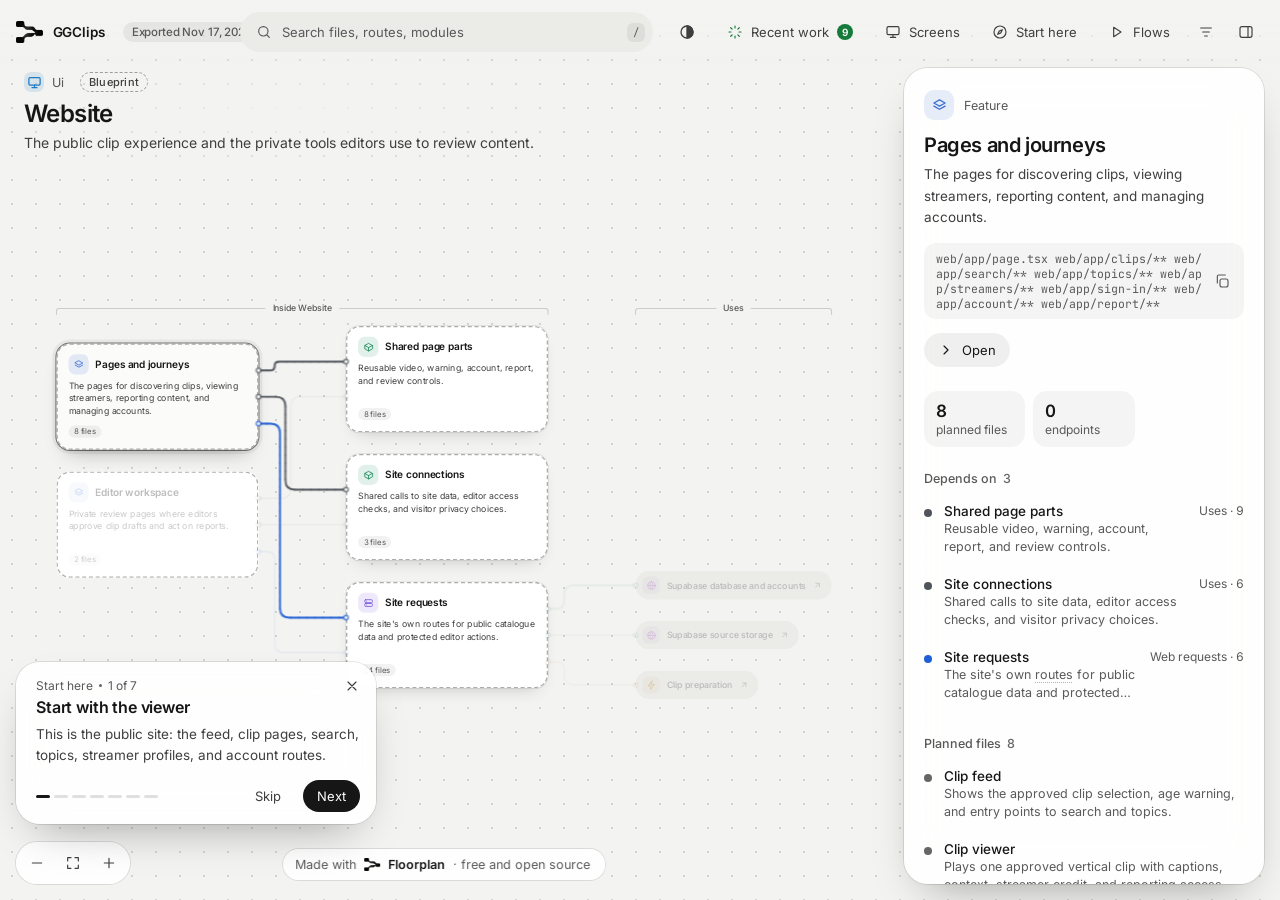
